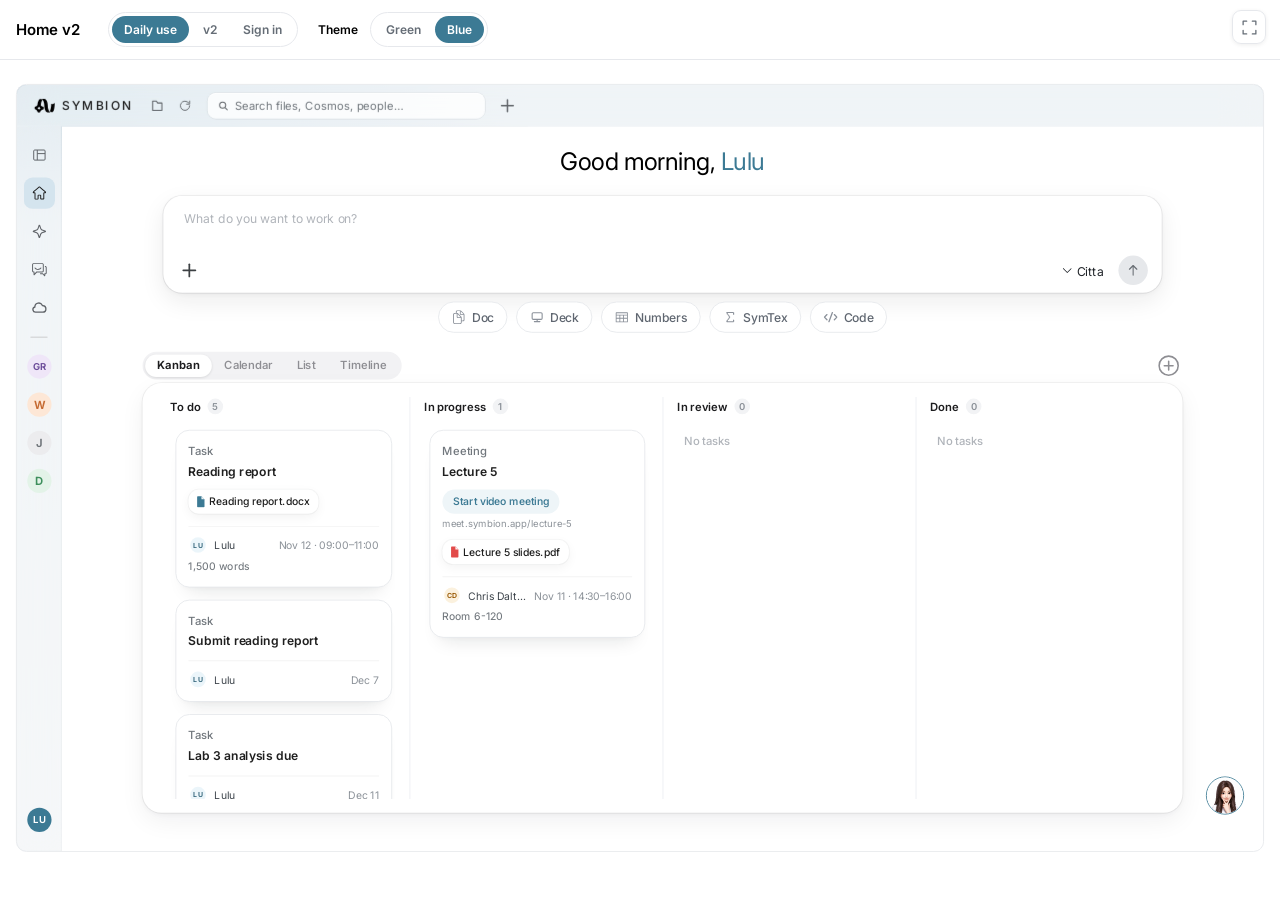
==== index.html @ 95271799 "Keep the Sign out row on the same spacing as the other Me items" ====
<!doctype html>
<html lang="en">
<head>
<meta charset="utf-8">
<meta name="viewport" content="width=device-width, initial-scale=1">
<title>H2 Switching Twin</title>
<link rel="preconnect" href="https://fonts.googleapis.com">
<link rel="preconnect" href="https://fonts.gstatic.com" crossorigin>
<link href="https://fonts.googleapis.com/css2?family=Inter:wght@300;400;500;600;700&family=Noto+Sans+SC:wght@300;400;500;600;700&display=swap" rel="stylesheet">
<script>try{document.documentElement.dataset.theme='blue'}catch(e){}</script>
<style>
  /* Tokens from Figma · Home v2 · B · H2 */
  :root {
    --ink: #1c1f1d;
    --ink-rgb: 28, 31, 29;
    --muted: #6b716d;
    --label: #6b716d;
    --info-em: #006b50;
    --link-quiet: #759a87;
    --quiet-bg: #f4f7f5;
    --quiet-line: #c5d4cb;
    --quiet-line-hover: #b9cec2;
    --faint: #9aa09b;
    --placeholder: #7e857f;
    --line: #e3e7e2;
    --surface: #f0f1ee;
    --surface-2: #eef0ec;
    --green: #008b68;
    --green-dark: #006b50;
    /* Chat user bubble — slightly brighter fill than solid brand green. */
    --green-bubble: #29a077;
    --green-mid: #7ab89a;
    --green-tint: #e6f2eb;
    --green-tint-hover: #dceee4;
    --green-tint-strong: #d4e8dc;
    --green-soft: #d4ebe0;
    --green-soft-deep: #cfe8da;
    --green-mist: #f0f7f3;
    --green-line: #b8dbc9;
    --green-wash: #f6faf6;
    --brand-rgb: 0, 139, 104;
    --rail-bg: #fbfcfb;
    --presenter-bg: rgba(247, 248, 246, .92);
    --line-strong: #cfd4cf;
    --shadow-card: rgba(var(--ink-rgb), .05);
    --shadow-card-2: rgba(var(--ink-rgb), .06);
    --amber-tint: #fbf1de;
    --amber: #9a5b07;
    --blue-tint: #e8eef9;
    --blue: #3559a8;
    --purple-tint: #f1eaf7;
    --purple: #6b3fa0;
    --slate-tint: #eceff1;
    --slate: #37474f;
    --toast: #1c1f1d;
    --toast-link: #9fd3bc;
    --canvas: #f7f8f6;
    --frame-bg: #fff;
    --page-gutter: 56px;
    /* Chat shell / Citta ask capsule — sage grey-green from frame reference. */
    --chat-frame: #c4dad3;
    /* Soft sage cast for the composer lift (not neutral grey). */
    --shadow-sage: rgba(90, 120, 110, .10);
    --shadow-sage-deep: rgba(70, 100, 90, .14);
    /* Latin → Inter; CJK → Noto / system Chinese UI fonts (avoid ugly bitmap fallbacks). */
    --font: Inter, "Noto Sans SC", "PingFang SC", "Hiragino Sans GB", "Microsoft YaHei UI", "Microsoft YaHei", system-ui, sans-serif;
  }
  /* Blue theme follows the advisor card: black sentences, one gray for
     secondary lines, steel blue only on a name, a keyword, and a status chip.
     Page and cards stay neutral. Green tokens above are unchanged. */
  html[data-theme="blue"] {
    --ink: #000000;
    --ink-rgb: 0, 0, 0;
    --info-em: #3c7a94;
    --muted: #656d76;
    --label: #71777d;
    --link-quiet: #656d76;
    --quiet-bg: #f0f2f4;
    --quiet-line: #e2e4e7;
    --quiet-line-hover: #d5d8dc;
    --faint: #71777d;
    --placeholder: #7b838d;
    --line: #e6e8ec;
    --line-strong: #d0d4d8;
    --surface: #f1f2f4;
    --surface-2: #f0f2f4;
    --canvas: #ffffff;
    --frame-bg: #ffffff;
    --rail-bg: #ffffff;
    --presenter-bg: rgba(255, 255, 255, .92);
    --green: #3c7a94;
    --green-dark: #316479;
    --green-bubble: #3c7a94;
    --green-mid: #8aa3b0;
    --green-tint: #ebf5fa;
    --green-tint-hover: #ddecf3;
    --green-tint-strong: #d0e4ee;
    --green-soft: #d7e8f0;
    --green-soft-deep: #c9dfe9;
    --green-mist: #f4f7f8;
    --green-line: #c5d6e0;
    --green-wash: #f4f8fa;
    --brand-rgb: 60, 122, 148;
    --toast: #000000;
    --toast-link: #a9c7d4;
    --chat-frame: #e2e4e7;
    --shadow-sage: rgba(0, 0, 0, .06);
    --shadow-sage-deep: rgba(0, 0, 0, .10);
    --shadow-card: rgba(0, 0, 0, .05);
    --shadow-card-2: rgba(0, 0, 0, .06);
    --ui-wash: #d4e4ee;
    --ui-wash-2: #e4eef6;
    --ui-wash-3: #dceef6;
    --ui-soft: #e8f3f8;
    --ui-soft-2: #e7f2f7;
    --ui-draft: #d3e5ef;
    --ui-sky: #d7e6f6;
    --ui-mist: #d7e8f2;
    --ui-paper: #f3f8fb;
    --ui-doc: #dbe4f4;
    --ui-ice: #f7fbfd;
    --ui-ink: #183347;
    --ui-ink-2: #245a78;
    --ui-ink-3: #24566c;
    --ui-ink-4: #3c6ea8;
    --ui-ink-5: #5d7d8c;
    --ui-line: #e4eef3;
    --ui-line-2: #c5d4de;
    --ui-line-3: #c5d5de;
    --ui-line-4: #d5e4ec;
    --ui-line-6: #8eb0c0;
    --ui-line-7: #b7cdd8;
    --ui-fade: #d5e3ea;
    --ui-line-8: #9ec3d4;
    --ui-dot: #5b9bb3;
    --ui-dot-2: #7eb0c4;
    --ui-dot-3: #b7c9d2;
    --ui-quiet: #8eb8c9;
    --ui-bloom: #7aa3b5;
    --ui-bloom-2: #5b93aa;
    --ui-bloom-3: #24566a;
    --ui-bloom-4: #8eb6c6;
    --ui-bloom-5: #4d8498;
    --ui-info: #eef3f8;
    --ui-mine: #e7f3f8;
    --ui-ring: #74c1e6;
    --ui-ring-rgb: 116, 193, 230;
  }
  html[data-theme="blue"][data-palette="green"] {
    --info-em: #077649;
    --green: #077649;
    --green-dark: #006539;
    --green-bubble: #c9decf;
    --green-mid: #8da598;
    --green-tint: #ecf6f0;
    --green-tint-hover: #e0ede4;
    --green-tint-strong: #d3e6da;
    --green-soft: #dae9df;
    --green-soft-deep: #cde1d4;
    --green-mist: #f5f7f5;
    --green-line: #c6d8cf;
    --green-wash: #f5f8f6;
    --brand-rgb: 7, 118, 73;
    --toast-link: #afc9b8;
    --chat-frame: #e3e7e4;
    --blue: #077649;
    --blue-tint: #ecf6f0;
    --ui-wash: #d3e6da;
    --ui-wash-2: #e0ede4;
    --ui-wash-3: #e0ede4;
    --ui-soft: #ecf6f0;
    --ui-soft-2: #ecf6f0;
    --ui-draft: #d3e6da;
    --ui-sky: #dae9df;
    --ui-mist: #dae9df;
    --ui-paper: #f5f8f6;
    --ui-doc: #dae9df;
    --ui-ice: #f5f8f6;
    --ui-ink: #183827;
    --ui-ink-2: #2b6144;
    --ui-ink-3: #2e5a42;
    --ui-ink-4: #277e54;
    --ui-ink-5: #63806e;
    --ui-line: #e0ede4;
    --ui-line-2: #c6d8cf;
    --ui-line-3: #c6d8cf;
    --ui-line-4: #d3e6da;
    --ui-line-6: #94b3a0;
    --ui-line-7: #bbcfc2;
    --ui-fade: #d3e6da;
    --ui-line-8: #a4c6b1;
    --ui-dot: #699f7f;
    --ui-dot-2: #88b399;
    --ui-dot-3: #bacbc0;
    --ui-quiet: #96bba4;
    --ui-bloom: #8da598;
    --ui-bloom-2: #66977a;
    --ui-bloom-3: #2f5a42;
    --ui-bloom-4: #96b9a3;
    --ui-bloom-5: #077649;
    --ui-info: #ecf6f0;
    --ui-mine: #ecf6f0;
    --ui-ring: #81c89f;
    --ui-ring-rgb: 129, 200, 159;
  }
  html[data-theme="blue"][data-palette="green"] .frame {
    background:
      radial-gradient(880px 240px at 0 0, rgba(186, 208, 198, .55), transparent 68%),
      linear-gradient(180deg, #e4ebe8 0%, #eef1f0 100%);
  }
  html[data-theme="blue"][data-palette="green"] #dirHost .dir-enter:hover,
  html[data-theme="blue"][data-palette="green"] #dirHost .dir-summon:hover {
    background: var(--green-tint);
    border-color: var(--green-line);
  }
  html[data-theme="blue"][data-palette="green"] #tail-home .kb-row.is-personal .kb-ico,
  html[data-theme="blue"][data-palette="green"] #tail-home .kb-row.is-wuhan .kb-ico,
  html[data-theme="blue"][data-palette="green"] #tail-home .kb-row.is-research .kb-ico,
  html[data-theme="blue"][data-palette="green"] #tail-home .kb-row.is-course .kb-ico,
  html[data-theme="blue"][data-palette="green"] #tail-home .kb-sched .nc-ev.is-personal,
  html[data-theme="blue"][data-palette="green"] #tail-home .kb-sched .nc-chip.is-personal,
  html[data-theme="blue"][data-palette="green"] #tail-home .kb-sched .nc-ev.is-wuhan,
  html[data-theme="blue"][data-palette="green"] #tail-home .kb-sched .nc-chip.is-wuhan,
  html[data-theme="blue"][data-palette="green"] #tail-home .kb-sched .nc-ev.is-research,
  html[data-theme="blue"][data-palette="green"] #tail-home .kb-sched .nc-chip.is-research,
  html[data-theme="blue"][data-palette="green"] #tail-home .kb-sched .nc-ev.is-course,
  html[data-theme="blue"][data-palette="green"] #tail-home .kb-sched .nc-chip.is-course,
  html[data-theme="blue"][data-palette="green"] #tail-home .kb-chip.is-personal,
  html[data-theme="blue"][data-palette="green"] #tail-home .kb-chip.is-wuhan,
  html[data-theme="blue"][data-palette="green"] #tail-home .kb-chip.is-research,
  html[data-theme="blue"][data-palette="green"] #tail-home .kb-chip.is-course,
  html[data-theme="blue"][data-palette="green"] #tail-home .kb-swatch.is-personal,
  html[data-theme="blue"][data-palette="green"] #tail-home .kb-swatch.is-wuhan,
  html[data-theme="blue"][data-palette="green"] #tail-home .kb-swatch.is-research,
  html[data-theme="blue"][data-palette="green"] #tail-home .kb-swatch.is-course,
  html[data-theme="blue"][data-palette="green"] #deskHost .desk-task,
  html[data-theme="blue"][data-palette="green"] #deskHost .desk-task.is-personal,
  html[data-theme="blue"][data-palette="green"] #deskHost .desk-task.is-wuhan,
  html[data-theme="blue"][data-palette="green"] #deskHost .desk-task.is-research,
  html[data-theme="blue"][data-palette="green"] #deskHost .desk-task.is-course {
    background: var(--green-tint);
    color: var(--green-dark);
  }
  html[data-theme="blue"][data-palette="green"] #tail-home .kb-row.is-personal .kb-main small,
  html[data-theme="blue"][data-palette="green"] #tail-home .kb-row.is-wuhan .kb-main small,
  html[data-theme="blue"][data-palette="green"] #tail-home .kb-row.is-research .kb-main small,
  html[data-theme="blue"][data-palette="green"] #tail-home .kb-row.is-course .kb-main small,
  html[data-theme="blue"][data-palette="green"] #deskHost .desk-task em,
  html[data-theme="blue"][data-palette="green"] #deskHost .desk-task.is-personal em,
  html[data-theme="blue"][data-palette="green"] #deskHost .desk-task.is-wuhan em,
  html[data-theme="blue"][data-palette="green"] #deskHost .desk-task.is-research em,
  html[data-theme="blue"][data-palette="green"] #deskHost .desk-task.is-course em {
    color: var(--green-dark);
  }
  html[data-theme="blue"][data-palette="green"] .week-card[data-tool] i,
  html[data-theme="blue"][data-palette="green"] .try-card[data-tool] i,
  html[data-theme="blue"][data-palette="green"] .tutorial-try-card[data-tool] i,
  html[data-theme="blue"][data-palette="green"] .tpl[data-goal-tool] .h > i {
    background: var(--green-tint) !important;
    color: var(--green) !important;
  }
  html[data-theme="blue"][data-palette="green"] #tail-home .nc-now-label,
  html[data-theme="blue"][data-palette="green"] #tail-home .kb-sched .nc-day.is-today small,
  html[data-theme="blue"][data-palette="green"] #tail-home .kb-sched .nc-day.is-today b { color: var(--green); }
  html[data-theme="blue"][data-palette="green"] #tail-home .nc-now { border-top-color: var(--green); }
  html[data-theme="blue"][data-palette="green"] #tail-home .nc-now::before { background: var(--green); }
  html[data-theme="blue"][data-palette="green"] #setHost .set-nav button[data-set][aria-current="page"],
  html[data-theme="blue"][data-palette="green"] #setHost .set-nav button[data-set][aria-current="page"]:hover {
    color: var(--green);
  }
  html[data-theme="blue"][data-palette="green"] .rail-me-menu button:hover svg {
    color: var(--green);
  }

  html[data-theme="blue"][data-palette="green"] .tool.sel[data-tool="doc"] {
    border-color: rgba(var(--brand-rgb), .55);
  }
  html[data-theme="blue"][data-palette="green"] #blueAuth {
    --link: #077649;
    --link-hover: #006539;
    background:
      radial-gradient(ellipse 70% 50% at 50% -10%, rgba(186, 208, 198, .55), transparent 60%),
      radial-gradient(ellipse 50% 40% at 100% 100%, rgba(227, 236, 230, .9), transparent 55%),
      #f4f7f5;
  }
  html[data-theme="blue"][data-palette="green"] .msg.mine .bubble,
  html[data-theme="blue"][data-palette="green"] #teamHost .msg.mine .bubble,
  html[data-theme="blue"][data-palette="green"] .citta-panel .user-bubble {
    color: #1c1f1d;
  }
  html[data-theme="blue"][data-palette="green"] .msg.mine .at,
  html[data-theme="blue"][data-palette="green"] #teamHost .msg.mine .at {
    color: #1c1f1d;
  }
  html[data-theme="blue"][data-palette="green"] .msg.mine .fwd,
  html[data-theme="blue"][data-palette="green"] .msg.mine .filechip small,
  html[data-theme="blue"][data-palette="green"] .msg.mine .qref,
  html[data-theme="blue"][data-palette="green"] #teamHost .msg.mine .qref,
  html[data-theme="blue"][data-palette="green"] #teamHost .msg.mine .qref .qline {
    color: #3c434a;
  }
  html[data-theme="blue"][data-palette="green"] .msg.mine .qref {
    border-left-color: #b7c9be;
    background: rgba(28, 31, 29, .04);
  }
  html[data-theme="blue"][data-palette="green"] .msg.mine .filechip i,
  html[data-theme="blue"][data-palette="green"] #teamHost .msg.mine .filechip i {
    background: rgba(28, 31, 29, .06);
    color: #1c1f1d;
  }
  html[data-theme="blue"] .logo-row .logo { display: none; }
  html[data-theme="blue"] .osbar .logo { display: inline-flex; gap: 8px; color: #1f1f1f; flex: none; }
  html[data-theme="blue"] .osbar .logo .logo-mark { width: 24px; height: 16px; }
  html[data-theme="blue"] .osbar .logo .logo-word { font-size: 14px; letter-spacing: 0.16em; }
  html[data-theme="blue"] .logo-row:not(:has(.search-wrap)) { display: none; }
  html[data-theme="blue"] .frame {
    background:
      radial-gradient(880px 240px at 0 0, rgba(186, 206, 218, .55), transparent 68%),
      linear-gradient(180deg, #e4eaee 0%, #eef1f3 100%);
  }
  html[data-theme="blue"] .osbar {
    gap: 12px;
    min-height: 48px;
    box-sizing: border-box;
    padding: 9px var(--page-gutter) 9px 20px;
    font-size: 13px;
    position: relative;
    z-index: 40;
    background: rgba(255, 255, 255, .46);
    border-bottom: 0;
    backdrop-filter: blur(22px) saturate(1.45);
    -webkit-backdrop-filter: blur(22px) saturate(1.45);
    box-shadow: none;
  }
  html[data-theme="blue"] .fs-root:fullscreen .osbar,
  html[data-theme="blue"] .fs-root:-webkit-full-screen .osbar,
  html[data-theme="blue"] .fs-root.is-fs .osbar {
    background: rgba(255, 255, 255, .46);
    border-bottom: 0;
    box-shadow: none;
    backdrop-filter: blur(22px) saturate(1.45);
    -webkit-backdrop-filter: blur(22px) saturate(1.45);
  }
  html[data-theme="blue"] .fs-root:fullscreen .rail,
  html[data-theme="blue"] .fs-root:-webkit-full-screen .rail,
  html[data-theme="blue"] .fs-root.is-fs .rail {
    overflow: visible;
  }
  html[data-theme="blue"] .main {
    background: #fff;
    border-radius: 0;
    margin-right: 0;
  }
  html[data-theme="blue"] .citta-panel .task-pill,
  html[data-theme="blue"] .citta-panel .ctx { display: none; }
  html[data-theme="blue"] .citta-panel .run-hd,
  html[data-theme="blue"] .citta-panel .run-list { display: none; }
  html[data-theme="blue"] .citta-panel .ph .sw-sm { border-radius: 50%; }
  html[data-theme="blue"] .citta-panel {
    top: 48px;
    right: 0;
    width: var(--citta-w, 320px);
    border-left: 1px solid var(--line);
    border-radius: 0;
    overflow: hidden;
    transform: translateX(100%);
  }
  html[data-theme="blue"] .frame.citta-open .citta-panel { transform: none; }
  .osbar-nav { display: none; }
  html[data-theme="blue"] .osbar-nav { display: inline-flex; align-items: center; gap: 4px; flex: none; }
  html[data-theme="blue"] .osbar-cosmo { display: none; }
  html[data-theme="blue"] .osbar-cosmo .osbar-book-mgr { display: none; }
  .osbar-cosmo-stack { display: contents; }
  .osbar-back { display: none; }
  html[data-theme="blue"] .osbar-cosmo-stack {
    display: inline-flex;
    flex-direction: column;
    align-items: flex-start;
    gap: 2px;
  }
  html[data-theme="blue"] .osbar-back {
    display: inline-flex;
    width: 28px;
    height: 28px;
    color: #5f6368;
  }
  html[data-theme="blue"] .osbar-back .osbar-ico { width: 16px; height: 16px; }
  html[data-theme="blue"] .osbar-nav-btn { width: 28px; height: 28px; padding: 0; border-radius: 8px; display: inline-flex; align-items: center; justify-content: center; color: #5f6368; }
  html[data-theme="blue"] .osbar-nav-btn:hover { background: var(--ui-wash); color: #1f1f1f; }
  .osbar-folder { position: relative; display: inline-flex; align-items: center; gap: 16px; flex: none; }
  .osbar-folder-btn { display: none; }
  .osbar-folder-menu { display: contents; }
  html[data-theme="blue"] .osbar-folder-btn { display: inline-flex; }
  html[data-theme="blue"] .osbar-folder.is-open { z-index: 6; }
  html[data-theme="blue"] .osbar-folder.is-open .osbar-folder-btn { background: var(--ui-wash); color: #1f1f1f; }
  html[data-theme="blue"] .osbar-folder-menu {
    display: none;
    position: absolute;
    top: calc(100% + 8px);
    left: 0;
    right: auto;
    min-width: 168px;
    padding: 6px;
    background: #fff;
    border: 1px solid #e6e6e8;
    border-radius: 12px;
    box-shadow: 0 10px 28px rgba(20, 24, 28, .12);
    z-index: 80;
  }
  html[data-theme="blue"] .osbar-folder-menu::before {
    content: "";
    position: absolute;
    left: 0;
    right: 0;
    top: -14px;
    height: 14px;
  }
  html[data-theme="blue"] .osbar-folder.is-open .osbar-folder-menu { display: flex; flex-direction: column; gap: 2px; }
  html[data-theme="blue"] .osbar-folder-menu .osbar-bm { gap: 8px; padding: 8px 10px; border-radius: 8px; justify-content: flex-start; }
  html[data-theme="blue"] .osbar-folder-menu .osbar-bm:hover { background: #ececee; }
  .osbar-bell { display: none; }
  html[data-theme="blue"] .osbar-bell {
    display: none;
  }
  html[data-theme="blue"] .rail.is-open .osbar-bell { width: 100%; justify-content: flex-start; padding: 0 8px; }
  html[data-theme="blue"] .osbar-bell .osbar-ico { width: 18px; height: 18px; }
  html[data-theme="blue"] .osbar-bell.is-open > button { background: var(--ui-wash); color: #1f1f1f; }
  html[data-theme="blue"] .osbar-bell-menu {
    display: none;
    position: absolute;
    top: auto;
    bottom: 0;
    right: auto;
    left: calc(100% + 8px);
    width: 440px;
    max-height: none;
    overflow: visible;
    padding: 14px 14px 16px;
    background: #fff;
    border: 1px solid #e6e6e8;
    border-radius: 16px;
    box-shadow: 0 10px 28px rgba(20, 24, 28, .12);
    z-index: 80;
  }
  html[data-theme="blue"] .osbar-bell.is-open .osbar-bell-menu { display: flex; flex-direction: column; gap: 12px; }
  html[data-theme="blue"] .osbar-bell-hd { display: flex; align-items: center; justify-content: space-between; gap: 12px; padding: 0 4px; }
  html[data-theme="blue"] .osbar-bell-hd b { font-size: 16px; font-weight: 650; line-height: 22px; color: #1a1d21; }
  html[data-theme="blue"] .osbar-bell-x {
    width: 32px;
    height: 32px;
    margin: 0;
    padding: 0;
    border: 0;
    border-radius: 8px;
    display: inline-flex;
    align-items: center;
    justify-content: center;
    flex: none;
    background: transparent;
    color: #71777d;
    cursor: pointer;
  }
  html[data-theme="blue"] .osbar-bell-x svg { width: 22px; height: 22px; display: block; }
  html[data-theme="blue"] .osbar-bell-x:hover { background: #ececee; color: #1f1f1f; }
  html[data-theme="blue"] .osbar-bell-card {
    border: 1px solid #eceef1;
    border-radius: 16px;
    padding: 16px 14px;
  }
  html[data-theme="blue"] .osbar-bell-list { display: flex; flex-direction: column; gap: 18px; }
  html[data-theme="blue"] .osbar-bell-list .act-item { display: flex; gap: 12px; align-items: flex-start; }
  html[data-theme="blue"] .osbar-bell-list .aav {
    width: 32px; height: 32px; border-radius: 50%; flex: none;
    display: flex; align-items: center; justify-content: center;
    background: #f3f4f6; border: 0; font-size: 12px; font-weight: 600; color: #8b919a;
  }
  html[data-theme="blue"] .osbar-bell-list .t { font-size: 14px; font-weight: 600; line-height: 20px; color: #1a1d21; }
  html[data-theme="blue"] .osbar-bell-list small { display: block; margin-top: 2px; font-size: 12px; line-height: 16px; color: #8b919a; }
  html[data-theme="blue"] .osbar-bell-list .act-link {
    display: inline-flex; align-items: center; margin-top: 2px; padding: 0;
    border: 0; background: none; font: inherit; font-size: 12px; font-weight: 500; color: #8b919a; cursor: pointer;
  }
  html[data-theme="blue"] .osbar-bell-list .act-link:hover { color: var(--green); }
  html[data-theme="blue"] .osbar-bell-list .act-link .ico-ne { width: 12px; height: 12px; margin-left: 4px; }
  html[data-theme="blue"] .osbar-bell-list .act-link .ico-ne svg { width: 12px; height: 12px; display: block; }
  html[data-theme="blue"] .osbar .sp { flex: 1; min-width: 12px; }
  .osbar-plus { display: none; }
  .osbar-tabs { display: none; }
  html[data-theme="blue"] .osbar-tabs:not(:empty) {
    display: inline-flex;
    align-items: center;
    gap: 4px;
    flex: none;
    min-width: 0;
  }
  html[data-theme="blue"] .osbar-tab {
    display: inline-flex;
    align-items: center;
    gap: 6px;
    height: 28px;
    max-width: 148px;
    margin: 0;
    padding: 0 6px 0 10px;
    border: 0;
    border-radius: 8px;
    background: transparent;
    color: #5f6368;
    font-size: 12px;
    font-weight: 500;
    line-height: 1;
    cursor: pointer;
  }
  html[data-theme="blue"] .osbar-tab.on {
    background: #fff;
    color: #1f1f1f;
    box-shadow: 0 0 0 1px rgba(20, 24, 28, .06);
  }
  html[data-theme="blue"] .osbar-tab.is-in { animation: osbar-tab-in .28s cubic-bezier(.2, .8, .2, 1); }
  @keyframes osbar-tab-in {
    from { opacity: 0; transform: translateX(12px); }
    to { opacity: 1; transform: none; }
  }
  html[data-theme="blue"] .osbar-tab-label {
    overflow: hidden;
    text-overflow: ellipsis;
    white-space: nowrap;
  }
  html[data-theme="blue"] .osbar-tab-x {
    width: 16px;
    height: 16px;
    border-radius: 999px;
    display: inline-flex;
    align-items: center;
    justify-content: center;
    color: #71777d;
    font-size: 13px;
    line-height: 1;
  }
  html[data-theme="blue"] .osbar-tab-x:hover { background: #ececee; color: #1f1f1f; }
  html[data-theme="blue"] .main.is-new-tab::after {
    content: "";
    position: absolute;
    inset: 0;
    background: #fff;
    pointer-events: none;
    z-index: 4;
    animation: new-tab-veil .42s ease forwards;
  }
  @keyframes new-tab-veil {
    0% { opacity: 1; }
    45% { opacity: 1; }
    100% { opacity: 0; }
  }
  html[data-theme="blue"] .osbar .osbar-ico { width: 16px; height: 16px; }
  html[data-theme="blue"] .osbar [data-osbar="reload"] .osbar-ico { transform: scale(0.89); }
  html[data-theme="blue"] .osbar [data-osbar="new"] .osbar-ico { transform: scale(1.45); }
  html[data-theme="blue"] .osbar .osbar-bm,
  html[data-theme="blue"] .osbar .osbar-app,
  html[data-theme="blue"] .osbar .osbar-cosmo-btn { font-size: 13px; }
  html[data-theme="blue"] .osbar .osbar-book-mgr { width: 24px; height: 24px; border-radius: 7px; }
  html[data-theme="blue"] .osbar .osbar-book-mgr .osbar-ico { width: 12px; height: 12px; }
  html[data-theme="blue"] .osbar .av-s { width: 24px; height: 24px; border-radius: 12px; font-size: 11px; }
  html[data-theme="blue"] .osbar .osbar-app { display: none; }
  html[data-theme="blue"] .osbar .search-wrap { margin-left: 0; flex: none; width: 320px; max-width: 320px; min-width: 0; }
  html[data-theme="blue"] .osbar .search {
    min-width: 0;
    width: 100%;
    box-sizing: border-box;
    height: 30px;
    padding: 0 14px 0 32px;
    font-size: 13px;
    line-height: 30px;
    border-radius: 10px;
    background-image: url("data:image/svg+xml,%3Csvg xmlns='http://www.w3.org/2000/svg' viewBox='0 0 24 24' fill='none' stroke='%235f6368' stroke-width='2' stroke-linecap='round' stroke-linejoin='round'%3E%3Ccircle cx='11' cy='11' r='6'/%3E%3Cpath d='m20 20-3.5-3.5'/%3E%3C/svg%3E");
    background-repeat: no-repeat;
    background-position: 11px center;
    background-size: 14px 14px;
    background-color: rgba(255, 255, 255, .78);
    box-shadow: inset 0 1px 0 rgba(255, 255, 255, .9), 0 0 0 1px rgba(20, 24, 28, .06);
  }
  html[data-theme="blue"] {
    --circled-plus: url("data:image/svg+xml,%3Csvg xmlns='http://www.w3.org/2000/svg' viewBox='0 0 1024 1024'%3E%3Cpath fill-rule='evenodd' fill='%23000' d='M512 0C229.7 0 0 229.7 0 512s229.7 512 512 512 512-229.7 512-512S794.3 0 512 0z m0 979.5C254.2 979.5 44.5 769.8 44.5 512S254.2 44.5 512 44.5 979.5 254.2 979.5 512 769.8 979.5 512 979.5z'/%3E%3Cpath fill='%23000' d='M779.2 489.7H534.3V244.9c0-12.3-10.1-22.3-22.3-22.3-12.3 0-22.3 10.1-22.3 22.3v244.8H244.9c-12.3 0-22.3 10.1-22.3 22.3 0 12.3 10.1 22.3 22.3 22.3h244.8v244.9c0 12.3 10.1 22.3 22.3 22.3 12.3 0 22.3-10.1 22.3-22.3V534.3h244.8c12.3 0 22.3-10.1 22.4-22.3 0-12.3-10.1-22.3-22.3-22.3z'/%3E%3C/svg%3E");
  }
  html[data-theme="blue"] .interest.add {
    color: #7a828b;
    font-size: 0;
    line-height: 0;
    border-width: 0;
    background: transparent;
  }
  html[data-theme="blue"] .interest.add::before {
    content: "";
    width: 18px;
    height: 18px;
    background: currentColor;
    -webkit-mask: var(--circled-plus) center / 18px 18px no-repeat;
    mask: var(--circled-plus) center / 18px 18px no-repeat;
  }
  html[data-theme="blue"] .interest.add:hover,
  html[data-theme="blue"] .interest.add[aria-expanded="true"] {
    border-color: transparent;
    background: transparent;
    color: #656d76;
  }
  html[data-theme="blue"] .discover .browse-all { display: none; }
  html[data-theme="blue"] .discover .discover-next {
    position: relative;
    border: 0;
    background: transparent;
    color: #7a828b;
  }
  html[data-theme="blue"] .discover .discover-next::before {
    content: "";
    position: absolute;
    left: 50%;
    top: 50%;
    width: 18px;
    height: 18px;
    border: 1px solid currentColor;
    border-radius: 50%;
    box-sizing: border-box;
    transform: translate(-50%, -50%);
  }
  html[data-theme="blue"] .discover .discover-next .chev-ico {
    position: relative;
    width: 12px;
    height: 12px;
  }
  html[data-theme="blue"] .main { display: flex; flex-direction: column; }
  html[data-theme="blue"] .content {
    flex: 1 0 auto;
    justify-content: safe center;
    width: 100%;
    padding-top: var(--page-gutter);
    padding-bottom: 20px;
    gap: 20px;
  }
  html[data-theme="blue"] .frame:has(#screen-home.on):not(.team-on):not(.desk-on):not(.dir-on):not(.set-on):not(.symbion-on) {
    display: flex;
    flex-direction: column;
  }
  html[data-theme="blue"] .frame:has(#screen-home.on):not(.team-on):not(.desk-on):not(.dir-on):not(.set-on):not(.symbion-on) .body {
    flex: 1 1 auto;
    min-height: 0;
  }
  html[data-theme="blue"] .frame:has(#screen-home.on):not(.team-on):not(.desk-on):not(.dir-on):not(.set-on):not(.symbion-on) .main {
    flex: 1 1 auto;
    min-height: 0;
  }
  html[data-theme="blue"] .content.is-home-pinned:has(#screen-home.on) {
    flex: 1 1 auto;
    min-height: 0;
    justify-content: safe center;
    padding-top: 24px;
    padding-bottom: 24px;
    gap: 8px;
  }
  html[data-theme="blue"] .main:has(.content.is-home-pinned) { overflow-anchor: none; }
  html[data-theme="blue"] .screen { gap: 20px; }
  html[data-theme="blue"] .greeting { padding: 0; }
  html[data-theme="blue"] .greeting .day { transform: translateY(-14px); }
  html[data-theme="blue"] .hello { gap: 6px; }
  html[data-theme="blue"] .composer { margin-bottom: 12px; }
  html[data-theme="blue"] .composer .top { padding: 16px 24px 12px; gap: 12px; }
  html[data-theme="blue"] .composer .foot { padding: 10px 24px 16px; }
  html[data-theme="blue"] .week-tools-panel { gap: 12px; padding: 16px; }
  html[data-theme="blue"] .week-cards { gap: 22px; }
  html[data-theme="blue"] .discover { padding: 12px 16px; }
  html[data-theme="blue"] .discover-topics {
    flex: 0 0 calc(30% - 14px);
    width: calc(30% - 14px);
    max-width: none;
    min-width: 0;
  }
  html[data-theme="blue"] .two-grid { column-gap: 48px; }
  html[data-theme="blue"] .reminders { gap: 6px; }
  html[data-theme="blue"] .rem { padding: 8px 0; }
  .rem-check { display: none; }
  html[data-theme="blue"] :is(#tail-home,.ws-home-cal) .rem-check {
    display: grid;
    place-items: center;
    box-sizing: border-box;
    width: 22px;
    height: 22px;
    padding: 0;
    border: 1.5px solid var(--line);
    border-radius: 50%;
    background: #fff;
    color: #fff;
    flex: none;
    cursor: pointer;
  }
  html[data-theme="blue"] :is(#tail-home,.ws-home-cal) .rem-check svg { width: 18px; height: 18px; display: block; }
  html[data-theme="blue"] :is(#tail-home,.ws-home-cal) .rem-check svg path:not(.todo-tick) { display: none; }
  html[data-theme="blue"] :is(#tail-home,.ws-home-cal) .rem-check .todo-tick {
    stroke-dasharray: 18;
    stroke-dashoffset: 18;
  }
  html[data-theme="blue"] :is(#tail-home,.ws-home-cal) .rem-check:hover { border-color: var(--green); background: #fff; }
  html[data-theme="blue"] :is(#tail-home,.ws-home-cal) .rem.is-done .t { color: #8b919a; text-decoration: line-through; }
  html[data-theme="blue"] :is(#tail-home,.ws-home-cal) .rem.is-done .rem-check {
    color: #fff;
    background: var(--green);
    border-color: var(--green);
  }
  html[data-theme="blue"] :is(#tail-home,.ws-home-cal) .rem.is-done .rem-check .todo-tick { stroke-dashoffset: 0; }
  html[data-theme="blue"] :is(#tail-home,.ws-home-cal) .rem.is-checking .rem-check { animation: rem-check-pop .38s cubic-bezier(.2, .85, .2, 1); }
  html[data-theme="blue"] :is(#tail-home,.ws-home-cal) .rem.is-checking .rem-check .todo-tick { animation: rem-tick-draw .32s cubic-bezier(.2, .8, .2, 1) .08s both; }
  @keyframes rem-check-pop {
    0% { transform: scale(.84); }
    46% { transform: scale(1.14); }
    100% { transform: scale(1); }
  }
  @keyframes rem-tick-draw {
    from { stroke-dashoffset: 18; }
    to { stroke-dashoffset: 0; }
  }
  @media (prefers-reduced-motion: reduce) {
    html[data-theme="blue"] :is(#tail-home,.ws-home-cal) .rem.is-checking .rem-check,
    html[data-theme="blue"] :is(#tail-home,.ws-home-cal) .rem.is-checking .rem-check .todo-tick { animation: none; }
  }
  html[data-theme="blue"] :is(#tail-home,.ws-home-cal) .rem.is-done .when,
  html[data-theme="blue"] :is(#tail-home,.ws-home-cal) .rem.is-done .meta { opacity: .55; }
  html[data-theme="blue"] :is(#tail-home,.ws-home-cal) .rem.is-leaving { opacity: 0; transition: opacity .24s ease; }
  html:not([data-theme="blue"]) :is(#tail-home,.ws-home-cal) .rem.is-added { display: none; }
  html[data-theme="blue"] :is(#tail-home,.ws-home-cal) .btn-soft .todo-mark { width: 12px; height: 12px; flex: none; }
  .todo-empty { display: none; margin: 0; padding: 12px 0; font-size: 12px; color: var(--muted); }
  html[data-theme="blue"] :is(#tail-home,.ws-home-cal) .todo-empty { display: block; }
  .todo-scrim[hidden] { display: none !important; }
  .todo-scrim {
    position: absolute;
    inset: 0;
    z-index: 120;
    display: flex;
    align-items: center;
    justify-content: center;
    background: rgba(26, 29, 33, .28);
    padding: 24px;
  }
  .todo-card {
    width: min(420px, 100%);
    max-height: 100%;
    display: flex;
    flex-direction: column;
    background: #fff;
    border: 1px solid var(--line);
    border-radius: 16px;
    box-shadow: 0 16px 40px rgba(20, 24, 28, .12);
    color: #1a1d21;
    font-size: 13px;
  }
  .todo-card[hidden] { display: none !important; }
  .todo-hd { display: flex; align-items: center; justify-content: space-between; gap: 12px; padding: 14px 16px; border-bottom: 1px solid var(--line); cursor: grab; user-select: none; touch-action: none; }
  .todo-card.is-dragging { cursor: grabbing; }
  .todo-card.is-dragging .todo-hd { cursor: grabbing; }
  .todo-hd b { font-size: 15px; font-weight: 600; }
  .todo-x { width: 28px; height: 28px; padding: 0; border: 0; border-radius: 50%; background: transparent; color: #1a1d21; display: grid; place-items: center; cursor: pointer; }
  .todo-x:hover { background: #f3f4f6; }
  .todo-x svg { width: 16px; height: 16px; }
  .todo-body { padding: 14px 16px 4px; display: flex; flex-direction: column; gap: 12px; overflow: auto; }
  .todo-field { display: flex; flex-direction: column; gap: 6px; margin: 0; padding: 0; border: 0; }
  .todo-field > span, .todo-field legend { font-size: 12px; font-weight: 600; color: #1a1d21; }
  .todo-field input[type="text"],
  .todo-field input[type="date"],
  .todo-field input[type="time"],
  .todo-field input[type="datetime-local"],
  .todo-field textarea {
    width: 100%;
    border: 1px solid var(--line);
    border-radius: 8px;
    padding: 8px 10px;
    font: inherit;
    font-size: 13px;
    color: #1a1d21;
    background: #fff;
    box-sizing: border-box;
  }
  .todo-when-block { display: flex; flex-direction: column; gap: 8px; }
  .todo-opt { display: flex; align-items: center; justify-content: space-between; gap: 12px; min-height: 44px; margin: 0; cursor: pointer; }
  .todo-opt.is-locked { opacity: .45; cursor: default; }
  .todo-opt-input { position: absolute; opacity: 0; width: 1px; height: 1px; }
  .todo-opt-switch { width: 36px; height: 22px; border-radius: 999px; background: #e6e8ec; position: relative; flex: none; }
  .todo-opt-switch::after { content: ""; position: absolute; top: 2px; left: 2px; width: 18px; height: 18px; border-radius: 50%; background: #fff; transition: transform .15s; }
  .todo-opt-input:checked + .todo-opt-switch { background: var(--green); }
  .todo-opt-input:focus-visible + .todo-opt-switch { outline: 2px solid var(--green); outline-offset: 2px; }
  .todo-opt-input:checked + .todo-opt-switch::after { transform: translateX(14px); }
  .todo-opt-copy { display: flex; flex-direction: column; gap: 1px; min-width: 0; }
  .todo-opt-sub { font-size: 12px; font-weight: 500; line-height: 16px; color: var(--green); }
  .todo-opt-sub[hidden] { display: none !important; }
  .todo-cal { display: flex; flex-direction: column; gap: 6px; padding: 4px 0 8px; }
  .todo-cal[hidden] { display: none !important; }
  .todo-cal-hd { display: flex; align-items: center; justify-content: space-between; min-height: 32px; }
  .todo-cal-title { border: 0; background: none; padding: 0; font: inherit; font-size: 14px; font-weight: 600; line-height: 20px; color: #1a1d21; }
  .todo-cal-nav { display: flex; gap: 4px; }
  .todo-cal-nav button { width: 28px; height: 28px; border: 0; border-radius: 8px; background: transparent; color: var(--green); font: inherit; font-size: 18px; line-height: 28px; cursor: pointer; }
  .todo-cal-nav button:hover { background: var(--green-tint); }
  .todo-cal-week, .todo-cal-grid { display: grid; grid-template-columns: repeat(7, 1fr); }
  .todo-cal-week span { text-align: center; font-size: 11px; line-height: 16px; color: var(--muted); }
  .todo-cal-grid button { width: 32px; height: 32px; margin: 2px auto; border: 0; border-radius: 50%; background: transparent; font: inherit; font-size: 13px; line-height: 32px; color: #1a1d21; cursor: pointer; }
  .todo-cal-grid button.is-today { color: var(--green); font-weight: 600; }
  .todo-cal-grid button.is-on { background: var(--green); color: #fff; font-weight: 600; }
  #todoTime[hidden] { display: none !important; }
  .todo-field input[type="date"]::-webkit-calendar-picker-indicator,
  .todo-field input[type="time"]::-webkit-calendar-picker-indicator,
  .todo-field input[type="datetime-local"]::-webkit-calendar-picker-indicator {
    cursor: pointer;
    opacity: .55;
  }
  .todo-field textarea { resize: vertical; min-height: 72px; }
  .todo-field input:focus, .todo-field textarea:focus { outline: 2px solid var(--green); outline-offset: 1px; }
  .todo-types { display: grid; grid-template-columns: repeat(3, 1fr); gap: 8px; }
  .todo-types label { position: relative; }
  .todo-types input { position: absolute; opacity: 0; inset: 0; margin: 0; }
  .todo-types span { display: flex; justify-content: center; border: 1px solid var(--line); border-radius: 8px; padding: 7px 8px; color: var(--muted); font-size: 12px; font-weight: 500; }
  .todo-types input:checked + span { border-color: var(--green); background: var(--green-tint); color: var(--green-dark); font-weight: 600; }
  .todo-ft { display: flex; justify-content: flex-end; gap: 8px; padding: 12px 16px 16px; }
  .todo-cancel, .todo-save { height: 32px; padding: 0 14px; border-radius: 8px; font: inherit; font-size: 13px; font-weight: 500; cursor: pointer; }
  .todo-cancel { border: 1px solid var(--line); background: #fff; color: #1a1d21; }
  .todo-save { border: 0; background: var(--green); color: #fff; }
  .todo-save:hover { background: var(--green-dark); }
  .todo-confirm p { margin: 0; padding: 16px 16px 0; font-size: 13px; line-height: 1.45; color: #1a1d21; }
  .todo-split { display: contents; }
  html[data-theme="blue"] .todo-card { width: min(440px, 100%); }
  html[data-theme="blue"] .todo-hd { min-height: 52px; padding: 0 8px 0 16px; }
  html[data-theme="blue"] .todo-body { padding: 16px 16px 0; gap: 14px; }
  html[data-theme="blue"] .todo-split { display: block; }
  html[data-theme="blue"] .todo-field { gap: 14px; min-inline-size: 0; }
  html[data-theme="blue"] fieldset.todo-field { gap: 0; }
  html[data-theme="blue"] .todo-field legend { display: block; padding: 0; margin: 0 0 14px; line-height: 16px; }
  html[data-theme="blue"] .todo-when-block { gap: 14px; }
  html[data-theme="blue"] .todo-field input[type="date"],
  html[data-theme="blue"] .todo-field input[type="time"],
  html[data-theme="blue"] .todo-field input[type="datetime-local"] {
    border: 2px solid #e2e4e7;
  }
  html[data-theme="blue"] .todo-field input[type="text"],
  html[data-theme="blue"] .todo-field textarea {
    border: 1px solid #e2e4e7;
  }
  html[data-theme="blue"] .todo-field input[type="text"],
  html[data-theme="blue"] .todo-field input[type="date"],
  html[data-theme="blue"] .todo-field input[type="time"],
  html[data-theme="blue"] .todo-field input[type="datetime-local"] { height: 32px; padding: 0 10px; }
  html[data-theme="blue"] .todo-field textarea {
    height: 36px;
    min-height: 36px;
    line-height: 20px;
    resize: none;
    overflow: hidden;
  }
  html[data-theme="blue"] .todo-field input:focus,
  html[data-theme="blue"] .todo-field textarea:focus {
    outline: none;
    border-color: #e2e4e7;
    box-shadow: none;
  }
  html[data-theme="blue"] .todo-types label { display: block; min-width: 0; }
  html[data-theme="blue"] .todo-types span {
    width: 100%;
    height: 32px;
    box-sizing: border-box;
    align-items: center;
    padding: 0 8px;
  }
  html[data-theme="blue"] .todo-ft { border-top: 0; margin-top: 14px; padding: 12px 16px; }
  html[data-theme="blue"] #tail-welcome.screen.on { gap: 20px; }
  html[data-theme="blue"] #tail-welcome .pickup + .two { margin-top: 0; }
  html[data-theme="blue"] :is(#tail-home,.ws-home-cal) .goal-sec,
  html[data-theme="blue"] #tail-welcome .goal-sec { display: none; }
  html[data-theme="blue"] .hello p .lead { color: var(--ink); }
  html[data-theme="blue"] .hello p b,
  html[data-theme="blue"] .day .evt b { color: var(--info-em); }
  html[data-theme="blue"] .course-banner {
    align-self: flex-start;
    width: auto;
    background: none;
    border: 0;
    gap: 4px;
    padding: 0;
    border-radius: 0;
    font-size: 14px;
    font-weight: 400;
    line-height: 23px;
    cursor: pointer;
  }
  html[data-theme="blue"] .course-banner .av { display: none; }
  html[data-theme="blue"] .course-banner .sp,
  html[data-theme="blue"] .course-banner .sp b { flex: none; color: var(--muted); font-size: 14px; font-weight: 500; }
  html[data-theme="blue"] .course-banner .sp { font-weight: 400; }
  html[data-theme="blue"] .course-banner .course-back {
    background: none;
    border: 0;
    padding: 0;
    border-radius: 0;
    font-size: 0;
    color: var(--muted);
  }
  html[data-theme="blue"] .course-banner .course-back .ico-ne {
    width: 12px;
    height: 12px;
    margin-left: 2px;
  }
  html[data-theme="blue"] .course-banner:hover .sp,
  html[data-theme="blue"] .course-banner:hover .sp b,
  html[data-theme="blue"] .course-banner:hover .course-back { color: var(--green); }
  html[data-theme="blue"] .rail {
    background: transparent;
    border-right-color: transparent;
    border-top: 0;
    margin-top: -1px;
    overflow: visible;
    box-shadow: none;
    /* Keep stretch always — flipping align-items with is-open kills the width tween. */
    align-items: stretch;
    padding: 16px 8px 18px;
    transition: width .28s cubic-bezier(0.4, 0, 0.2, 1);
  }
  html[data-theme="blue"] .rail.is-animating { overflow-x: clip; }
  html[data-theme="blue"] .rail::before {
    content: "";
    position: absolute;
    inset: 0;
    z-index: -1;
    background: rgba(255, 255, 255, .46);
    backdrop-filter: blur(22px) saturate(1.45);
    -webkit-backdrop-filter: blur(22px) saturate(1.45);
    pointer-events: none;
  }
  /* Open rail spans the same inset as the osbar logo: mark at 20px, word ends at 135px. */
  html[data-theme="blue"] .rail.is-open { width: 228px; padding: 16px 8px 18px; align-items: stretch; }
  html[data-theme="blue"] .rail .rail-top {
    justify-content: flex-start;
    padding: 0;
    box-sizing: border-box;
  }
  html[data-theme="blue"] .rail.is-open .rail-top { justify-content: flex-start; }
  html[data-theme="blue"] .rail .r { color: #5f6368; }
  /* Icon stays in a 36px slot. Opening only grows the row to the right. */
  html[data-theme="blue"] .rail .r[data-rail] {
    width: 36px;
    justify-content: flex-start;
    padding: 0;
    gap: 0;
    transition: background .15s ease, color .15s ease, width .28s cubic-bezier(0.4, 0, 0.2, 1);
  }
  html[data-theme="blue"] .rail.is-open .r[data-rail] {
    width: 100%;
    justify-content: flex-start;
    padding: 0;
    gap: 0;
  }
  html[data-theme="blue"] .rail .r[data-rail] .rail-ico {
    margin-left: 9px;
    margin-right: 0;
    transition: margin-right .28s cubic-bezier(0.4, 0, 0.2, 1);
  }
  html[data-theme="blue"] .rail.is-open .r[data-rail] .rail-ico { margin-right: 10px; }
  html[data-theme="blue"] .rail .r.flash,
  html[data-theme="blue"] .rail .p.flash {
    animation: none;
  }
  html[data-theme="blue"] .rail .r .rail-lab {
    display: block !important;
    min-width: 0;
    max-width: 0;
    opacity: 0;
    overflow: hidden;
    transform: none;
    pointer-events: none;
    white-space: nowrap;
    transition: max-width .28s cubic-bezier(0.4, 0, 0.2, 1), opacity .2s ease;
  }
  html[data-theme="blue"] .rail.is-open .r .rail-lab {
    display: block !important;
    max-width: 148px;
    opacity: 1;
    transform: none;
    pointer-events: auto;
  }
  html[data-theme="blue"] .rail .r.o {
    background: transparent;
    border: 0;
    color: #5f6368;
    width: 36px;
    height: 36px;
    flex: none;
    border-radius: 10px;
    justify-content: center;
    padding: 0;
  }
  html[data-theme="blue"] .rail .r.o .rail-ico-chev { display: none; }
  html[data-theme="blue"] .rail .r.o .rail-ico-panel { display: block; width: 18px; height: 18px; }
  html[data-theme="blue"] .rail .r.on,
  html[data-theme="blue"] .rail.is-open .r.on {
    background: var(--ui-wash);
    color: #1f1f1f;
  }
  html[data-theme="blue"] .rail .r:hover:not(.on),
  html[data-theme="blue"] .rail .r[data-rail]:hover:not(.on),
  html[data-theme="blue"] .rail .r.o:hover {
    background: #e4e6ea;
    color: #1f1f1f;
  }
  html[data-theme="blue"] .rail .r.on:hover {
    background: var(--ui-wash);
    color: #1f1f1f;
  }
  html[data-theme="blue"] .rail .div,
  html[data-theme="blue"] .rail .r[data-rail="desk"],
  html[data-theme="blue"] .rail .r[data-rail="settings"] { display: none; }
  .rail .r[data-rail="home"] { display: none; }
  html[data-theme="blue"] .rail .r[data-rail="home"] { display: flex; }
  html[data-theme="blue"] .osbar [data-osbar="home"] { display: none; }
  html[data-theme="blue"] .discover { display: none; }
  html[data-theme="blue"] .presenter [data-screen="tutorial"],
  html[data-theme="blue"] .presenter [data-screen="welcome"] { display: none; }
  .presenter [data-home="v2"] { display: none; }
  html[data-theme="blue"]:not([data-palette="green"]) .presenter [data-home="v2"] { display: inline-flex; align-items: center; }
  html[data-theme="blue"] .rail .p { display: none; }
  .rail-rec { display: none; }
  html[data-theme="blue"] .rail-rec {
    display: none;
    flex-direction: column;
    align-items: stretch;
    gap: 8px;
    width: 100%;
    min-height: 0;
  }
  html[data-theme="blue"] .rail.is-open .rail-rec { align-items: stretch; }
  html[data-theme="blue"] .rail-rec-card {
    display: flex;
    align-items: center;
    justify-content: flex-start;
    gap: 10px;
    width: 100%;
    height: 36px;
    min-height: 36px;
    padding: 0 8px;
    border: 0;
    border-radius: 10px;
    background: transparent;
    font: inherit;
    color: #5f6368;
    appearance: none;
    cursor: pointer;
    text-align: left;
    transition: background .15s ease;
  }
  html[data-theme="blue"] .rail-rec-card:hover,
  html[data-theme="blue"] .rail.is-open .rail-rec-card:hover { background: var(--ui-wash); }
  html[data-theme="blue"] .rail.is-open .rail-rec-card {
    justify-content: flex-start;
    gap: 10px;
    width: 100%;
    height: 36px;
    min-height: 36px;
    padding: 0 8px;
    border: 0;
    border-radius: 10px;
    background: transparent;
    text-align: left;
  }
  html[data-theme="blue"] .rail-rec-card .dav {
    width: 24px;
    height: 24px;
    border: 0;
    border-radius: 50%;
    overflow: hidden;
    flex: none;
    display: grid;
    place-items: center;
    background: #f3f4f6;
    color: #5f6368;
    font-size: 11px;
    font-weight: 650;
    line-height: 1;
  }
  html[data-theme="blue"] .rail.is-open .rail-rec-card .dav {
    width: 24px;
    height: 24px;
    border: 0;
  }
  html[data-theme="blue"] .rail-rec-card .copy {
    display: block;
    min-width: 0;
    flex: 1;
    max-width: 0;
    opacity: 0;
    overflow: hidden;
    transform: translateX(-6px);
    transition: max-width .32s cubic-bezier(0.4, 0, 0.2, 1), opacity .18s ease, transform .28s ease;
  }
  html[data-theme="blue"] .rail.is-open .rail-rec-card .copy {
    max-width: 160px;
    opacity: 1;
    transform: translateX(0);
    transition: max-width .42s cubic-bezier(0.22, 1, 0.36, 1) .05s, opacity .3s ease .1s, transform .36s cubic-bezier(0.22, 1, 0.36, 1) .05s;
  }
  html[data-theme="blue"] .rail-rec-card .dav img {
    width: 100%;
    height: 100%;
    object-fit: cover;
    display: block;
  }
  html[data-theme="blue"] .rail-rec-card b {
    display: block;
    font-size: 14px;
    font-weight: 500;
    line-height: 1.2;
    color: #5f6368;
    overflow: hidden;
    text-overflow: ellipsis;
    white-space: nowrap;
  }
  html[data-theme="blue"] .rail-rec-card small { display: none; }
  .rail-follow { display: none; }
  html[data-theme="blue"] .rail-follow {
    display: flex; flex-direction: column; align-items: stretch; gap: 8px; width: 100%; order: 6;
  }
  html[data-theme="blue"][data-home="v2"] .rail-follow,
  html[data-theme="blue"][data-home="v2"] .rail.is-open .rail-follow { display: none; }
  html[data-theme="blue"] .rail .r[data-rail="drive"] .rail-lab-me { display: none !important; }
  html[data-theme="blue"] .rail .r[data-rail="drive"] .rail-ico-me { display: none; }
  html[data-theme="blue"][data-home="v2"] .rail .r[data-rail="drive"] .rail-lab:not(.rail-lab-me) { display: none !important; }
  html[data-theme="blue"][data-home="v2"] .rail .r[data-rail="drive"] .rail-lab-me { display: block !important; }
  html[data-theme="blue"][data-home="v2"]:not([data-palette="green"]) .rail .r[data-rail="drive"] .rail-ico-drive { display: none; }
  html[data-theme="blue"][data-home="v2"]:not([data-palette="green"]) .rail .r[data-rail="drive"] .rail-ico-me { display: block; }
  .osbar-mine-wrap { display: none; }
  html[data-theme="blue"][data-home="v2"] .osbar .osbar-mine-wrap { position: relative; display: inline-flex; flex: none; }
  html[data-theme="blue"][data-home="v2"] .osbar .osbar-mine {
    display: inline-flex; align-items: center; gap: 8px; height: 30px; margin: 0; padding: 0 10px 0 4px;
    border: 0; border-radius: 8px; background: transparent; color: #1f1f1f;
    font-size: 13px; font-weight: 500; line-height: 1; cursor: pointer; flex: none;
  }
  html[data-theme="blue"][data-home="v2"]:not([data-palette="green"]) .osbar-mine-av {
    width: 22px; height: 22px; border-radius: 50%; background: var(--green); color: #fff;
    display: inline-flex; align-items: center; justify-content: center;
    font-size: 10px; font-weight: 650; line-height: 1; flex: none;
  }
  html[data-theme="blue"][data-home="v2"] .osbar .osbar-mine:hover,
  html[data-theme="blue"][data-home="v2"] .osbar-mine-wrap.is-open .osbar-mine { background: var(--ui-wash); }
  html[data-theme="blue"][data-home="v2"] .osbar-mine-menu {
    display: none;
    position: absolute;
    top: calc(100% + 8px);
    right: 0;
    min-width: 160px;
    padding: 6px;
    background: #fff;
    border: 1px solid #e6e6e8;
    border-radius: 12px;
    box-shadow: 0 10px 28px rgba(20, 24, 28, .12);
    z-index: 80;
  }
  html[data-theme="blue"][data-home="v2"] .osbar-mine-menu::before {
    content: "";
    position: absolute;
    left: 0;
    right: 0;
    top: -14px;
    height: 14px;
  }
  html[data-theme="blue"][data-home="v2"] .osbar-mine-wrap.is-open .osbar-mine-menu {
    display: flex;
    flex-direction: column;
    gap: 2px;
  }
  html[data-theme="blue"][data-home="v2"] .osbar-mine-menu button {
    display: flex;
    width: 100%;
    margin: 0;
    padding: 8px 10px;
    border: 0;
    border-radius: 8px;
    background: transparent;
    color: #1f1f1f;
    font: inherit;
    font-size: 13px;
    font-weight: 500;
    line-height: 18px;
    text-align: left;
    cursor: pointer;
  }
  html[data-theme="blue"][data-home="v2"] .osbar-mine-menu button:hover,
  html[data-theme="blue"][data-home="v2"] .osbar-mine-menu button[aria-current="page"] { background: #ececee; }
  html[data-theme="blue"][data-home="v2"] .osbar-mine-menu button[hidden] { display: none; }
  html[data-theme="blue"] #symbionHost .me-label-card .me-btn { margin-top: 10px; }
  html[data-theme="blue"] #symbionHost .me-look {
    display: flex;
    align-items: center;
    gap: 16px;
    margin: 4px 0 16px;
  }
  html[data-theme="blue"] #symbionHost .me-look img {
    width: 96px;
    height: 96px;
    border-radius: 16px;
    object-fit: cover;
    display: block;
    background: #f3f4f6;
  }
  html[data-theme="blue"] #symbionHost .me-look b { display: block; font-size: 16px; font-weight: 650; }
  html[data-theme="blue"] #symbionHost .me-look p { margin: 4px 0 0; color: #656d76; font-size: 13px; }
  html[data-theme="blue"] #symbionHost.is-portal .me-tabs { display: none; }
  html[data-theme="blue"] #symbionHost .me-thread,
  html[data-theme="blue"] #symbionHost .me-label-card {
    padding: 14px 0;
    border-bottom: 1px solid #e6e8ec;
  }
  html[data-theme="blue"] #symbionHost .me-memory-grid { display: grid; grid-template-columns: 1fr 1fr; gap: 12px; margin-top: 8px; }
  html[data-theme="blue"] #symbionHost .me-memory-card {
    display: flex;
    flex-direction: column;
    align-items: flex-start;
    gap: 6px;
    min-height: 132px;
    padding: 18px;
    border: 1px solid #e6e8ec;
    border-radius: 12px;
    background: #fff;
    text-align: left;
    cursor: pointer;
    font: inherit;
    color: #1a1d21;
  }
  html[data-theme="blue"] #symbionHost .me-memory-card:hover { background: #f4f8fa; }
  html[data-theme="blue"] #symbionHost .me-memory-card b { font-size: 16px; }
  html[data-theme="blue"] #symbionHost .me-memory-card span { color: #656d76; font-size: 13px; line-height: 1.45; }
  html[data-theme="blue"] #symbionHost .me-memory-card em { margin-top: auto; font-style: normal; color: #8b919a; font-size: 12px; font-weight: 600; }
  html[data-theme="blue"] #symbionHost .me-memory-back {
    margin: 0 0 12px;
    padding: 0;
    border: 0;
    background: none;
    color: #656d76;
    font: inherit;
    font-size: 13px;
    font-weight: 600;
    cursor: pointer;
  }
  html[data-theme="blue"] #symbionHost .me-thread h3,
  html[data-theme="blue"] #symbionHost .me-label-card h3 {
    margin: 0;
    font-size: 15px;
    font-weight: 650;
  }
  html[data-theme="blue"] #symbionHost .me-thread .me-when,
  html[data-theme="blue"] #symbionHost .me-label-card .me-when {
    float: right;
    color: #b0b4ba;
    font-size: 12px;
    font-weight: 500;
  }
  html[data-theme="blue"] #symbionHost .me-line { margin: 8px 0 0; font-size: 14px; line-height: 1.45; color: #1a1d21; }
  html[data-theme="blue"] #symbionHost .me-line b { font-weight: 650; margin-right: 6px; }
  html[data-theme="blue"] #symbionHost .me-answer {
    margin: 8px 0 0;
    padding: 10px 12px;
    border-radius: 10px;
    background: #f6f7f8;
    font-size: 14px;
    line-height: 1.45;
  }
  html[data-theme="blue"] #symbionHost .me-result { margin: 8px 0 0; font-size: 14px; line-height: 1.45; color: #1a1d21; }
  html[data-theme="blue"] #symbionHost .me-report-head,
  html[data-theme="blue"] #symbionHost .me-report-sub,
  html[data-theme="blue"] #symbionHost .me-chart-top {
    display: flex;
    align-items: flex-start;
    justify-content: space-between;
    gap: 16px;
  }
  html[data-theme="blue"] #symbionHost .me-report-head { margin-bottom: 18px; }
  html[data-theme="blue"] #symbionHost .me-report-head h2 { margin: 0; }
  html[data-theme="blue"] #symbionHost #meTrainPeriod {
    height: 34px;
    padding: 0 12px;
    border: 1px solid #e6e8ec;
    border-radius: 999px;
    background: #fff;
    color: #1a1d21;
    font: inherit;
    font-size: 13px;
    font-weight: 600;
  }
  html[data-theme="blue"] #symbionHost .me-report-sub { margin: 0 0 10px; }
  html[data-theme="blue"] #symbionHost .me-report-sub h3 { margin: 0; font-size: 16px; }
  html[data-theme="blue"] #symbionHost .me-report-sub span,
  html[data-theme="blue"] #symbionHost .me-chart span,
  html[data-theme="blue"] #symbionHost .me-chart-top em {
    color: #8b919a;
    font-size: 12px;
    font-style: normal;
    font-weight: 600;
  }
  html[data-theme="blue"] #symbionHost .me-metrics { display: grid; grid-template-columns: repeat(4, minmax(0, 1fr)); gap: 10px; }
  html[data-theme="blue"] #symbionHost .me-metric {
    padding: 12px 14px;
    border: 1px solid #e6e8ec;
    border-radius: 12px;
    background: #fff;
    text-align: left;
    cursor: pointer;
    font: inherit;
    color: #656d76;
  }
  html[data-theme="blue"] #symbionHost .me-metric.on { background: #f4f8fa; border-color: #d5e4ec; }
  html[data-theme="blue"] #symbionHost .me-metric span,
  html[data-theme="blue"] #symbionHost .me-metric b { display: block; }
  html[data-theme="blue"] #symbionHost .me-metric b { margin-top: 8px; color: #1a1d21; font-size: 26px; letter-spacing: -0.03em; }
  html[data-theme="blue"] #symbionHost .me-metric small { font-size: 13px; font-weight: 600; color: #656d76; }
  html[data-theme="blue"] #symbionHost .me-charts { display: grid; grid-template-columns: 1.4fr .8fr; gap: 10px; margin: 10px 0 22px; }
  html[data-theme="blue"] #symbionHost .me-chart { padding: 14px; border: 1px solid #e6e8ec; border-radius: 12px; background: #fff; }
  html[data-theme="blue"] #symbionHost .me-chart b { display: block; font-size: 14px; }
  html[data-theme="blue"] #symbionHost #meTrainChart { width: 100%; height: 180px; margin-top: 8px; }
  html[data-theme="blue"] #symbionHost .me-topic { display: grid; grid-template-columns: 132px 1fr 36px; gap: 8px; align-items: center; margin-top: 12px; font-size: 13px; }
  html[data-theme="blue"] #symbionHost .me-topic i { display: block; height: 8px; border-radius: 999px; background: #eef1f4; overflow: hidden; }
  html[data-theme="blue"] #symbionHost .me-topic i span { display: block; height: 100%; border-radius: inherit; background: #8eb6c6; }
  html[data-theme="blue"] #symbionHost .me-topic em { font-style: normal; text-align: right; color: #656d76; }
    display: flex;
    align-items: flex-start;
    justify-content: space-between;
    gap: 16px;
    margin-bottom: 14px;
  }
  html[data-theme="blue"] #symbionHost .me-train-title { display: flex; align-items: center; gap: 8px; flex-wrap: wrap; }
  html[data-theme="blue"] #symbionHost .me-train-title h2 { margin: 0; }
  html[data-theme="blue"] #symbionHost .me-train-count,
  html[data-theme="blue"] #symbionHost .me-src {
    display: inline-flex;
    align-items: center;
    height: 22px;
    padding: 0 8px;
    border-radius: 999px;
    background: #eef1f4;
    color: #656d76;
    font-size: 12px;
    font-weight: 600;
  }
  html[data-theme="blue"] #symbionHost .me-train-progress { color: #8b919a; font-size: 13px; white-space: nowrap; }
  html[data-theme="blue"] #symbionHost .me-rec {
    margin: 0 0 12px;
    padding: 16px 16px 14px;
    border: 1px solid #e6e8ec;
    border-radius: 12px;
    background: #fff;
  }
  html[data-theme="blue"] #symbionHost .me-rec h3 { margin: 0; font-size: 16px; font-weight: 650; }
  html[data-theme="blue"] #symbionHost .me-rec .me-rec-desc { margin: 8px 0 0; color: #1a1d21; font-size: 14px; line-height: 1.5; }
  html[data-theme="blue"] #symbionHost .me-src-row { display: flex; flex-wrap: wrap; align-items: center; gap: 6px; margin-top: 12px; }
  html[data-theme="blue"] #symbionHost .me-src-label { color: #8b919a; font-size: 12px; }
  html[data-theme="blue"] #symbionHost .me-prof {
    margin-top: 12px;
    padding: 10px 12px;
    border-radius: 10px;
    background: #f6f7f8;
  }
  html[data-theme="blue"] #symbionHost .me-prof b { display: block; margin-bottom: 4px; font-size: 13px; }
  html[data-theme="blue"] #symbionHost .me-prof p { margin: 0; font-size: 14px; line-height: 1.45; }
  html[data-theme="blue"] #symbionHost .me-rec-actions { display: flex; justify-content: flex-end; gap: 8px; margin-top: 12px; }
  html[data-theme="blue"] #symbionHost .me-vote {
    height: 32px;
    padding: 0 12px;
    border: 1px solid #e6e8ec;
    border-radius: 8px;
    background: #fff;
    color: #1a1d21;
    font: inherit;
    font-size: 13px;
    font-weight: 600;
    cursor: pointer;
  }
  html[data-theme="blue"] #symbionHost .me-vote[aria-pressed="true"] { background: var(--green-tint); border-color: transparent; color: var(--green-dark); }
  html[data-theme="blue"] #symbionHost .me-rec-note { width: 100%; margin-top: 10px; box-sizing: border-box; }
  html[data-theme="blue"] #symbionHost .me-issues { display: flex; flex-wrap: wrap; gap: 8px; margin-top: 10px; }
  html[data-theme="blue"] #symbionHost .me-issues button {
    height: 28px;
    padding: 0 10px;
    border: 1px solid #e6e8ec;
    border-radius: 999px;
    background: #fff;
    color: #1a1d21;
    font-size: 12px;
  }
  html[data-theme="blue"] #symbionHost .me-issues button[aria-pressed="true"] {
    border-color: #1a1d21;
    background: #1a1d21;
    color: #fff;
  }
  html[data-theme="blue"] #symbionHost .me-note {
    display: block;
    width: 100%;
    margin-top: 10px;
    padding: 8px 10px;
    border: 1px solid #e6e8ec;
    border-radius: 10px;
    font: inherit;
    font-size: 14px;
  }
  html[data-theme="blue"] #symbionHost .me-look-picks { display: flex; gap: 12px; margin-top: 16px; }
  html[data-theme="blue"] #symbionHost .me-look-picks button {
    width: 88px;
    padding: 8px;
    border: 1px solid #e6e8ec;
    border-radius: 14px;
    background: #fff;
    color: #1a1d21;
  }
  html[data-theme="blue"] #symbionHost .me-look-picks button[aria-pressed="true"] { border-color: #1a1d21; }
  html[data-theme="blue"] #symbionHost .me-look-picks img,
  html[data-theme="blue"] #symbionHost .me-look-picks .me-mark {
    width: 72px;
    height: 72px;
    border-radius: 12px;
    object-fit: cover;
    display: block;
  }
  html[data-theme="blue"] #symbionHost .me-look-picks .me-mark,
  html[data-theme="blue"] #symbionHost .me-look > .me-mark {
    display: flex;
    align-items: center;
    justify-content: center;
    background: #e7eef2;
    color: #3c7a94;
    font-size: 18px;
    font-weight: 650;
  }
  html[data-theme="blue"] #symbionHost .me-look > .me-mark { width: 96px; height: 96px; border-radius: 16px; font-size: 28px; }
  html[data-theme="blue"] #symbionHost .me-look-picks small { display: block; margin-top: 6px; font-size: 12px; color: #656d76; }
  html[data-theme="blue"]:not([data-palette="green"]) #symbionHost .me-voice { margin-top: 22px; }
  html[data-theme="blue"]:not([data-palette="green"]) #symbionHost .me-voice b { display: block; font-size: 13px; font-weight: 650; color: #1a1d21; }
  html[data-theme="blue"]:not([data-palette="green"]) #symbionHost .me-voice p { margin: 4px 0 0; color: #656d76; font-size: 13px; }
  html[data-theme="blue"]:not([data-palette="green"]) #symbionHost .me-voice-picks { display: flex; gap: 8px; margin-top: 12px; }
  html[data-theme="blue"]:not([data-palette="green"]) #symbionHost .me-voice-picks button {
    height: 32px;
    padding: 0 14px;
    border: 1px solid #e6e8ec;
    border-radius: 999px;
    background: #fff;
    color: #1a1d21;
    font: inherit;
    font-size: 13px;
    cursor: pointer;
  }
  html[data-theme="blue"]:not([data-palette="green"]) #symbionHost .me-voice-picks button[aria-pressed="true"] { border-color: #1a1d21; background: #f4f8fa; }
  html[data-theme="blue"][data-home="v2"] .frame.citta-open .body .main { margin-right: 0; }
  html[data-theme="blue"][data-home="v2"] .frame.citta-open #dirHost .dir-grid { grid-template-columns: repeat(4, minmax(0, 1fr)); }
  html[data-theme="blue"][data-home="v2"] .frame.citta-open .citta-panel { z-index: 24; box-shadow: -12px 0 32px rgba(20, 24, 28, .12); }
  html[data-theme="blue"][data-home="v2"]:not([data-palette="green"]) .frame.team-on #teamHost {
    position: relative;
    top: auto;
    left: auto;
    width: auto;
    height: auto;
    max-width: none;
    transform: none;
    border-radius: 0;
    box-shadow: none;
    flex: 1;
  }
  html[data-theme="blue"][data-home="v2"]:not([data-palette="green"]) .frame.team-on #teamHost .list { display: none !important; }
  html[data-theme="blue"][data-home="v2"]:not([data-palette="green"]) #teamHost:has(#panel:not([hidden])) .panel {
    position: absolute;
    top: 60px;
    right: 0;
    bottom: 0;
    z-index: 8;
    box-shadow: -8px 0 24px rgba(20, 24, 28, .1);
  }
  html[data-theme="blue"][data-home="v2"] .hub:has(#screen-home.on) #tail-home { width: 100%; }
  html[data-theme="blue"][data-home="v2"] .hub:has(#screen-home.on) #composer { width: 100%; }
  html[data-theme="blue"][data-home="v2"] .content.is-home-pinned:has(#screen-home.on) {
    justify-content: safe center;
    overflow-y: auto;
  }
  html[data-theme="blue"]:not([data-palette="green"]) .hub:has(#screen-home.on) {
    justify-content: safe center;
  }
  html[data-theme="blue"]:not([data-palette="green"]) .hub:has(#screen-home.on) #tail-home .two-grid > .two-col:first-child {
    display: grid;
    grid-template-columns: minmax(0, 1fr) 300px;
    grid-template-rows: 28px minmax(0, auto);
    column-gap: 16px;
    row-gap: 8px;
    align-items: stretch;
  }
  html[data-theme="blue"]:not([data-palette="green"]) .hub:has(#screen-home.on) #tail-home .two-grid > .two-col:first-child > .two-title-l { grid-column: 1; grid-row: 1; }
  html[data-theme="blue"]:not([data-palette="green"]) .hub:has(#screen-home.on) #tail-home .two-grid > .two-col:first-child > .rem-card { grid-column: 1; grid-row: 2; }
  html[data-theme="blue"]:not([data-palette="green"]):not([data-home="v2"]) .hub:has(#screen-home.on) #tail-home .two-grid > .two-col:first-child {
    grid-template-columns: minmax(0, 1fr);
  }
  html[data-theme="blue"]:not([data-palette="green"]):not([data-home="v2"]) .hub:has(#screen-home.on),
  html[data-theme="blue"]:not([data-palette="green"]):not([data-home="v2"]) .content.is-home-pinned:has(#screen-home.on) {
    justify-content: flex-start;
  }
  .home-follow-col { display: none; }
  html[data-theme="blue"][data-home="v2"]:not([data-palette="green"]) .hub:has(#screen-home.on) #tail-home .home-follow-col {
    grid-column: 2; grid-row: 1 / span 2;
    display: flex; flex-direction: column; gap: 8px; min-width: 0; min-height: 0;
  }
  html[data-theme="blue"][data-home="v2"] .hub:has(#screen-home.on) #tail-home .home-follow-title {
    height: 28px; min-height: 28px; max-height: 28px; display: flex; align-items: center; margin: 0; padding: 0;
  }
  html[data-theme="blue"][data-home="v2"] .hub:has(#screen-home.on) #tail-home .home-follow-title h3 {
    margin: 0; font-size: 16px; font-weight: 600; line-height: 1.2; letter-spacing: 0; color: #1f1f1f;
  }
  html[data-theme="blue"][data-home="v2"] .hub:has(#screen-home.on) #tail-home .home-follow {
    flex: 1 1 auto; min-height: 0; display: flex; flex-direction: column; gap: 2px; box-sizing: border-box;
    background: #fff; border: 1px solid var(--line); border-radius: 16px; padding: 8px; overflow: auto;
  }
  html[data-theme="blue"][data-home="v2"] .hub:has(#screen-home.on) #tail-home .home-follow-row {
    display: flex; align-items: flex-start; gap: 10px; width: 100%; margin: 0; padding: 8px;
    border: 0; border-radius: 10px; background: transparent; text-align: left; cursor: pointer;
    font-family: inherit; font-size: 13px; font-weight: 400; line-height: 18px; color: #1f1f1f;
  }
  html[data-theme="blue"][data-home="v2"] .hub:has(#screen-home.on) #tail-home .home-follow-row:hover { background: #f6f7f8; }
  html[data-theme="blue"][data-home="v2"] .hub:has(#screen-home.on) #tail-home .home-follow .av {
    width: 28px; height: 28px; margin-top: 1px; border-radius: 50%; display: inline-flex; align-items: center; justify-content: center;
    font-size: 12px; font-weight: 650; line-height: 1; flex: none;
  }
  html[data-theme="blue"][data-home="v2"] .hub:has(#screen-home.on) #tail-home .home-follow .av.is-gr { background: #efe6f8; color: #6d4c9a; }
  html[data-theme="blue"][data-home="v2"] .hub:has(#screen-home.on) #tail-home .home-follow .av.is-luo { background: #fde7d6; color: #c56a32; }
  html[data-theme="blue"][data-home="v2"] .hub:has(#screen-home.on) #tail-home .home-follow .av.is-li { background: #ececee; color: #6e7378; }
  html[data-theme="blue"][data-home="v2"] .hub:has(#screen-home.on) #tail-home .home-follow .av.is-dou { background: #e3f3e8; color: #3d8f5c; }
  html[data-theme="blue"][data-home="v2"] .hub:has(#screen-home.on) #tail-home .home-follow-copy { min-width: 0; flex: 1; display: flex; flex-direction: column; gap: 2px; }
  html[data-theme="blue"][data-home="v2"] .hub:has(#screen-home.on) #tail-home .home-follow-head { display: flex; align-items: baseline; gap: 8px; min-width: 0; }
  html[data-theme="blue"][data-home="v2"] .hub:has(#screen-home.on) #tail-home .home-follow-head b {
    min-width: 0; flex: 1; overflow: hidden; text-overflow: ellipsis; white-space: nowrap;
    font-size: 13px; font-weight: 600; line-height: 18px; color: #1f1f1f;
  }
  html[data-theme="blue"][data-home="v2"] .hub:has(#screen-home.on) #tail-home .home-follow-head small {
    flex: none; font-size: 12px; font-weight: 500; line-height: 16px; color: #8b919a;
  }
  html[data-theme="blue"][data-home="v2"] .hub:has(#screen-home.on) #tail-home .home-follow-text {
    font-size: 13px; font-weight: 400; line-height: 18px; color: #3c4043;
  }
  html[data-theme="blue"][data-home="v2"] .hub:has(#screen-home.on) #tail-home .home-follow-empty {
    margin: 0; padding: 12px 8px; font-size: 13px; line-height: 18px; color: #8b919a;
  }
  html[data-theme="blue"][data-home="v2"] #teamHost .list-sec {
    display: flex; align-items: center; gap: 2px; box-sizing: border-box;
    width: calc(100% - 16px); margin: 8px 8px 0; padding: 4px 6px; border: 0; border-radius: 6px;
    background: transparent; font: 700 13px/20px inherit; letter-spacing: 0; color: #1d1c1d;
    text-align: left; cursor: pointer;
  }
  html[data-theme="blue"][data-home="v2"] #teamHost .list-sec:first-child { margin-top: 2px; }
  html[data-theme="blue"][data-home="v2"] #teamHost .list-sec:hover { background: #f4f4f5; }
  html[data-theme="blue"][data-home="v2"] #teamHost .list-sec .sec-caret {
    width: 16px; height: 16px; flex: none; color: #1d1c1d;
  }
  html[data-theme="blue"][data-home="v2"] #teamHost .list-sec.is-shut .sec-caret { transform: rotate(-90deg); }
  html[data-theme="blue"][data-home="v2"] #teamHost .row-top strong {
    flex: 0 0 auto; max-width: 68%;
  }
  html[data-theme="blue"][data-home="v2"] #teamHost .row-top .tier {
    flex: 1 1 auto; min-width: 0; margin-left: 8px; overflow: hidden; text-overflow: ellipsis; white-space: nowrap;
    font-size: 11px; font-weight: 550; line-height: 16px; color: #8b919a;
  }
  html[data-theme="blue"] .rail.is-open .rail-follow { align-items: stretch; }
  html[data-theme="blue"] .rail-follow-k {
    position: relative; display: flex; align-items: center; justify-content: flex-start; box-sizing: border-box;
    width: 100%; height: 16px; margin: 0; padding: 0 8px; overflow: hidden; flex: none;
    font-size: 10px; font-weight: 650; letter-spacing: .08em; line-height: 16px; color: transparent;
    transition: color .28s ease .08s;
  }
  html[data-theme="blue"] .rail-follow-k .rail-follow-line {
    position: absolute; left: 6px; top: 50%; width: 24px; height: 24px; margin: -12px 0 0 0; display: block;
    background: transparent; opacity: 1;
    transition: opacity .2s ease;
  }
  html[data-theme="blue"] .rail.is-open .rail-follow-k {
    justify-content: flex-start; width: 100%; margin: 0; padding: 0 8px; color: #9aa0a6;
  }
  html[data-theme="blue"] .rail.is-open .rail-follow-k .rail-follow-line {
    opacity: 0; pointer-events: none;
  }
  html[data-theme="blue"] .rail-follow-row[hidden] { display: none; }
  html[data-theme="blue"] .rail-follow-row {
    display: flex; align-items: center; justify-content: flex-start; box-sizing: border-box;
    width: 100%; height: 36px; padding: 0; border: 0; border-radius: 10px; background: transparent;
    font: inherit; cursor: pointer; color: #3c4043;
    transition: background .15s ease;
  }
  html[data-theme="blue"] .rail.is-open .rail-follow-row {
    width: 100%; height: 36px; justify-content: flex-start; padding: 0;
  }
  html[data-theme="blue"] .rail.is-open .rail-follow-row[hidden] { display: none; }
  html[data-theme="blue"] .rail-follow-row:hover { background: #e4e6ea; }
  html[data-theme="blue"] .rail-follow-row .av {
    width: 28px; height: 28px; margin-left: 4px; border-radius: 50%; display: inline-flex; align-items: center; justify-content: center;
    font-size: 13px; font-weight: 650; line-height: 1; flex: none;
  }
  html[data-theme="blue"] .rail-follow-row .av.is-gr { background: #efe6f8; color: #6d4c9a; font-size: 11px; letter-spacing: -0.04em; }
  html[data-theme="blue"] .rail-follow-row .av.is-luo { background: #fde7d6; color: #c56a32; }
  html[data-theme="blue"] .rail-follow-row .av.is-li { background: #ececee; color: #6e7378; }
  html[data-theme="blue"] .rail-follow-row .av.is-dou { background: #e3f3e8; color: #3d8f5c; }
  html[data-theme="blue"] .rail-follow-row .nm {
    display: block; min-width: 0; overflow: hidden; text-overflow: ellipsis; white-space: nowrap;
    font-size: 14px; font-weight: 500; line-height: 1.2; max-width: 0; margin-left: 0; opacity: 0;
    transform: none;
    transition: max-width .28s cubic-bezier(0.4, 0, 0.2, 1), margin-left .28s cubic-bezier(0.4, 0, 0.2, 1), opacity .2s ease;
  }
  html[data-theme="blue"] .rail.is-open .rail-follow-row .nm {
    max-width: 148px; margin-left: 10px; opacity: 1; transform: none;
  }
  .rail-me { display: none; }
  html[data-theme="blue"] .rail-me {
    display: flex;
    align-items: center;
    justify-content: flex-start;
    gap: 0;
    width: 100%;
    height: 36px;
    padding: 0;
    border-radius: 10px;
    align-self: stretch;
    flex: none;
    margin-top: auto;
    color: #1a1d21;
  }
  html[data-theme="blue"] .rail.is-open .rail-me {
    width: 100%;
    height: 36px;
    padding: 0;
    justify-content: flex-start;
    align-self: stretch;
  }
  html[data-theme="blue"] .rail-me-av {
    width: 28px;
    height: 28px;
    margin-left: 4px;
    border-radius: 50%;
    background: var(--green);
    color: #fff;
    display: inline-flex;
    align-items: center;
    justify-content: center;
    font-size: 11px;
    font-weight: 650;
    line-height: 1;
    flex: none;
  }
  html[data-theme="blue"] .rail-me-copy {
    display: flex;
    min-width: 0;
    max-width: 0;
    opacity: 0;
    overflow: hidden;
    text-align: left;
    transform: none;
    pointer-events: none;
    transition: max-width .28s cubic-bezier(0.4, 0, 0.2, 1), opacity .2s ease;
  }
  html[data-theme="blue"] .rail.is-open .rail-me-copy {
    display: flex;
    min-width: 0;
    max-width: 140px;
    margin-left: 10px;
    opacity: 1;
    transform: none;
    pointer-events: auto;
  }
  html[data-theme="blue"] .rail-me-copy b {
    font-size: 13px;
    font-weight: 600;
    line-height: 1.2;
    color: #1a1d21;
    overflow: hidden;
    text-overflow: ellipsis;
    white-space: nowrap;
  }
  html[data-theme="blue"] .rail-me:hover { background: transparent; }
  html[data-theme="blue"] .rail-me-menu {
    position: absolute;
    left: 0;
    top: 0;
    width: 260px;
    min-width: 260px;
    padding: 6px;
    background: #fff;
    border: 1px solid #e6e8ec;
    border-radius: 12px;
    box-shadow: 0 10px 28px rgba(20, 24, 28, .12);
    z-index: 80;
  }
  html[data-theme="blue"] .rail-me-head {
    display: flex;
    align-items: center;
    gap: 10px;
    padding: 10px 14px 12px;
  }
  html[data-theme="blue"] .rail-me-face {
    position: relative;
    width: 40px;
    height: 40px;
    border-radius: 50%;
    background: var(--ui-mist);
    color: var(--green);
    display: inline-flex;
    align-items: center;
    justify-content: center;
    font-size: 13px;
    font-weight: 650;
    flex: none;
  }
  html[data-theme="blue"] .rail-me-id { min-width: 0; display: flex; flex-direction: column; gap: 2px; }
  html[data-theme="blue"] .rail-me-id b {
    font-size: 15px;
    font-weight: 650;
    line-height: 1.2;
    color: #1a1d21;
  }
  html[data-theme="blue"] .rail-me-id small {
    font-size: 12px;
    font-weight: 400;
    line-height: 1.3;
    color: #8b919a;
    overflow: hidden;
    text-overflow: ellipsis;
    white-space: nowrap;
  }
  html[data-theme="blue"] .rail-me-menu hr { display: none; }
  html[data-theme="blue"] .rail-me-menu button {
    display: flex;
    width: 100%;
    align-items: center;
    gap: 10px;
    margin: 0;
    padding: 8px 10px;
    border: 0;
    border-radius: 8px;
    background: transparent;
    text-align: left;
    color: #1a1d21;
    font-size: 14px;
    font-weight: 500;
    line-height: 1.3;
  }
  html[data-theme="blue"] .rail-me-menu button svg {
    width: 16px;
    height: 16px;
    flex: none;
    color: #5f6368;
  }
  html[data-theme="blue"] .rail-me-menu button:hover { background: var(--green-tint); color: var(--green); }
  html[data-theme="blue"] .rail-me-menu button:hover svg { color: #3c7a94; }
  html[data-theme="blue"] .rail-me-menu button.is-out { margin-top: 8px; color: #d93025; font-weight: 600; }
  html[data-theme="blue"] .rail-me-menu button.is-out:hover { background: #fdeceb; color: #d93025; }
  html[data-theme="blue"] #railMeMenu [data-rail-account="desk"] { display: none; }
  html[data-theme="blue"] #screen-home > .course-banner,
  html[data-theme="blue"] #screen-tutorial > .course-banner { display: none; }
  html[data-theme="blue"] #greeting-home .course-banner ~ p[data-live="sub"],
  html[data-theme="blue"] [data-greeting="tutorial"] .course-banner ~ p[data-live="sub"] { display: none; }
  html[data-theme="blue"] .tpl {
    display: grid;
    grid-template-columns: 36px minmax(0, 1fr);
    column-gap: 12px;
    row-gap: 2px;
    align-items: center;
    padding: 14px 14px 12px;
    min-height: 0;
    gap: 2px 12px;
    border-color: var(--green-line);
  }
  html[data-theme="blue"] .tpl .h {
    grid-column: 1;
    grid-row: 1 / span 2;
    width: 36px;
    height: 36px;
    min-height: 0;
    gap: 0;
    overflow: hidden;
    font-size: 0;
    align-self: center;
  }
  html[data-theme="blue"] .tpl .h i {
    width: 36px;
    height: 36px;
    border-radius: 8px;
    font-size: 15px;
  }
  html[data-theme="blue"] .tpl b {
    grid-column: 2;
    grid-row: 1;
    min-height: 0;
    font-size: 14px;
    font-weight: 600;
    line-height: 1.25;
    align-self: end;
  }
  html[data-theme="blue"] .tpl small {
    grid-column: 2;
    grid-row: 2;
    min-height: 0;
    font-size: 12px;
    line-height: 1.35;
    color: var(--muted);
    align-self: start;
  }
  html[data-theme="blue"] .tpl .use {
    grid-column: 1 / -1;
    margin-top: 10px;
    border-color: var(--green-line);
  }
  /* Glass composer is blue-only. Green keeps the solid frame below. */
  html[data-theme="blue"] .composer {
    background: rgba(255, 255, 255, 0.72);
    border: 1px solid rgba(255, 255, 255, 0.82);
    backdrop-filter: blur(22px) saturate(1.4);
    -webkit-backdrop-filter: blur(22px) saturate(1.4);
    box-shadow:
      inset 0 1px 0 rgba(255, 255, 255, 0.92),
      0 0 0 1px rgba(20, 24, 28, 0.08),
      0 14px 36px rgba(20, 24, 28, 0.10),
      0 2px 8px rgba(20, 24, 28, 0.05);
  }
  html[data-theme="blue"] .composer::before {
    content: "";
    position: absolute;
    inset: 0;
    border-radius: inherit;
    pointer-events: none;
    background: linear-gradient(180deg, rgba(255, 255, 255, 0.55), rgba(255, 255, 255, 0) 32%);
  }
  html[data-theme="blue"] .composer .ask-row {
    background: rgba(255, 255, 255, 0.58);
    box-shadow: inset 0 0 0 1px rgba(20, 24, 28, 0.04), inset 0 1px 2px rgba(20, 24, 28, 0.03);
  }
  html[data-theme="blue"] .composer .foot { position: relative; z-index: 1; background: transparent; }
  /* Blue home column. The five editor chips stay the original row. */
  html[data-theme="blue"] .hub:has(#screen-home.on) {
    width: 100%;
    margin-inline: auto;
    flex: 1 1 auto;
    min-height: 0;
    display: flex;
    flex-direction: column;
  }
  html[data-theme="blue"] .hub:has(#screen-home.on) #greeting-home,
  html[data-theme="blue"] .hub:has(#screen-home.on) #composer {
    width: min(1040px, 100%);
    margin-inline: auto;
  }
  html[data-theme="blue"] .hub:has(#screen-home.on) #composer {
    width: min(1200px, 100%);
  }
  html[data-theme="blue"] .hub:has(#screen-home.on) #screen-home { gap: 8px; }
  html[data-theme="blue"] .hub:has(#screen-home.on) #greeting-home {
    flex-direction: column;
    align-items: center;
    gap: 0;
    margin-bottom: 0;
    text-align: center;
  }
  html[data-theme="blue"] .hub:has(#screen-home.on) #greeting-home .hello { align-items: center; }
  html[data-theme="blue"] .hub:has(#screen-home.on) #greeting-home .hello h2 {
    font-size: 28px;
    line-height: 32px;
    font-weight: 400;
    letter-spacing: -0.02em;
  }
  html[data-theme="blue"] .hub:has(#screen-home.on) #greeting-home .eyebrow,
  html[data-theme="blue"] .hub:has(#screen-home.on) #greeting-home .course-banner,
  html[data-theme="blue"] .hub:has(#screen-home.on) #screen-home .course-banner,
  html[data-theme="blue"] .hub:has(#screen-home.on) #greeting-home .day,
  html[data-theme="blue"] .hub:has(#screen-home.on) #composerFoot { display: none; }
  html[data-theme="blue"] .hub:has(#screen-home.on) .composer {
    display: flex;
    flex-direction: column;
    gap: 12px;
    margin-bottom: 0;
    background: transparent;
    border: 0;
    box-shadow: none;
    backdrop-filter: none;
    -webkit-backdrop-filter: none;
  }
  html[data-theme="blue"] .hub:has(#screen-home.on) .composer::before { display: none; }
  html[data-theme="blue"] .hub:has(#screen-home.on) .composer .working { display: none; }
  html[data-theme="blue"] .hub:has(#screen-home.on) .ask-bar .picker,
  html[data-theme="blue"] .hub:has(#screen-home.on) .is-twin .ask-bar .picker {
    margin-left: auto;
    background: transparent;
    border-color: transparent;
    box-shadow: none;
    padding: 4px 6px;
    border-radius: 8px;
    gap: 6px;
    color: #1f1f1f;
  }
  html[data-theme="blue"] .hub:has(#screen-home.on) .ask-bar .picker:hover,
  html[data-theme="blue"] .hub:has(#screen-home.on) .ask-bar .picker[aria-expanded="true"],
  html[data-theme="blue"] .hub:has(#screen-home.on) .is-twin .ask-bar .picker:hover,
  html[data-theme="blue"] .hub:has(#screen-home.on) .is-twin .ask-bar .picker[aria-expanded="true"] {
    background: var(--green-tint);
  }
  html[data-theme="blue"] .hub:has(#screen-home.on) .ask-bar .picker:hover .pname,
  html[data-theme="blue"] .hub:has(#screen-home.on) .ask-bar .picker[aria-expanded="true"] .pname,
  html[data-theme="blue"] .hub:has(#screen-home.on) .is-twin .ask-bar .picker:hover .pname,
  html[data-theme="blue"] .hub:has(#screen-home.on) .is-twin .ask-bar .picker[aria-expanded="true"] .pname {
    color: var(--green);
  }
  html[data-theme="blue"] .hub:has(#screen-home.on) .menu .item[data-ai="citta"][aria-checked="true"] { display: none; }
  html[data-theme="blue"] .menu .hd.agents,
  html[data-theme="blue"] .menu .item[data-ai="lr"] { display: none; }
  html[data-theme="blue"] .hub:has(#screen-home.on) .ask-bar .picker .pav,
  html[data-theme="blue"] .hub:has(#screen-home.on) .ask-bar .picker .twin-badge { display: none; }
  html[data-theme="blue"] .hub:has(#screen-home.on) .ask-bar .picker .pname {
    font-size: 14px;
    font-weight: 500;
    color: #1f2328;
    white-space: nowrap;
  }
  html[data-theme="blue"]:not([data-palette="green"]) .hub:has(#screen-home.on) .ask-bar .picker,
  html[data-theme="blue"]:not([data-palette="green"]) .hub:has(#screen-home.on) .is-twin .ask-bar .picker {
    margin-left: auto;
  }
  html[data-theme="blue"]:not([data-palette="green"]) .hub:has(#screen-home.on) .ask-bar .picker .pname {
    font-weight: 400;
  }
  html[data-theme="blue"] .hub:has(#screen-home.on) .ask-bar .picker .switch-ico { display: none; }
  html[data-theme="blue"] .hub:has(#screen-home.on) .ask-bar .picker .picker-chev {
    width: 10px;
    height: 6px;
    flex: none;
    display: block;
    color: #1f2328;
    transition: transform .2s ease, color .15s ease;
  }
  html[data-theme="blue"] .hub:has(#screen-home.on) .ask-bar .picker:hover .picker-chev,
  html[data-theme="blue"] .hub:has(#screen-home.on) .ask-bar .picker[aria-expanded="true"] .picker-chev { color: var(--green); }
  html[data-theme="blue"] .hub:has(#screen-home.on) .ask-bar .picker[aria-expanded="true"] .picker-chev { transform: rotate(180deg); }
  html[data-theme="blue"] .hub:has(#screen-home.on) .ask-bar .picker::after { content: none; }
  html[data-theme="blue"] .hub:has(#screen-home.on) .ask-bar .send {
    margin-left: 0;
    width: 34px;
    height: 34px;
    min-width: 34px;
    min-height: 34px;
    background: #e6e8eb;
    color: #6b7076;
  }
  html[data-theme="blue"] .hub:has(#screen-home.on) .ask-bar .send:hover { background: #dadde1; }
  html[data-theme="blue"] .hub:has(#screen-home.on) .ask-bar .send.is-ready { background: var(--green); color: #fff; }
  html[data-theme="blue"] .hub:has(#screen-home.on) .ask-bar .send.is-ready:hover { background: var(--green-dark); color: #fff; }
  html[data-theme="blue"] .hub:has(#screen-home.on) .ask-bar .plus {
    width: 28px;
    height: 28px;
    min-width: 28px;
    min-height: 28px;
    background: transparent;
  }
  html[data-theme="blue"] .hub:has(#screen-home.on) .ask-bar .plus:hover { background: transparent; }
  html[data-theme="blue"] .hub:has(#screen-home.on) .ask-bar .plus::before,
  html[data-theme="blue"] .hub:has(#screen-home.on) .ask-bar .plus::after { background: #3c4043; }
  html[data-theme="blue"] .hub:has(#screen-home.on) .ask-bar .plus::before { width: 16px; height: 2px; }
  html[data-theme="blue"] .hub:has(#screen-home.on) .ask-bar .plus::after { width: 2px; height: 16px; }
  html[data-theme="blue"] .hub:has(#screen-home.on) .ask-compose {
    min-height: 48px;
    align-items: flex-start;
    padding: 6px 4px 0 8px;
  }
  html[data-theme="blue"] .hub:has(#screen-home.on) .composer-input { font-size: 14px; font-weight: 400; }
  html[data-theme="blue"] .hub:has(#screen-home.on) .composer-input::placeholder { color: #b0b4ba; }
  html[data-theme="blue"] .hub:has(#screen-home.on) .composer .ask-row {
    background: #fff;
    border-radius: 22px;
    padding: 10px 16px 8px;
    box-shadow:
      0 10px 28px rgba(20, 24, 28, 0.08),
      0 2px 6px rgba(20, 24, 28, 0.04),
      0 0 0 1px rgba(20, 24, 28, 0.08);
    transform: none;
    transition: none;
  }
  html[data-theme="blue"] .hub:has(#screen-home.on) .composer .ask-row:hover {
    box-shadow:
      0 10px 28px rgba(20, 24, 28, 0.08),
      0 2px 6px rgba(20, 24, 28, 0.04),
      0 0 0 1px rgba(20, 24, 28, 0.08);
    transform: none;
  }
  html[data-theme="blue"] .hub:has(#screen-home.on) #composerTools {
    justify-content: center;
    gap: 10px;
    margin-top: 8px;
    max-height: 48px;
    overflow: hidden;
    transition: max-height .26s ease, opacity .2s ease, margin-top .26s ease;
  }
  html[data-theme="blue"] .hub:has(#screen-home.on) #composerTools .sp { display: none; }
  html[data-theme="blue"] .hub:has(#screen-home.on) #composerTools .tool,
  html[data-theme="blue"] .hub:has(#screen-home.on) #composerTools .tool.sel,
  html[data-theme="blue"] .hub:has(#screen-home.on) #composerTools .tool.sel[data-tool="doc"],
  html[data-theme="blue"] .hub:has(#screen-home.on) #composerTools .tool.sel[data-tool="deck"],
  html[data-theme="blue"] .hub:has(#screen-home.on) #composerTools .tool.sel[data-tool="numbers"],
  html[data-theme="blue"] .hub:has(#screen-home.on) #composerTools .tool.sel[data-tool="symtex"],
  html[data-theme="blue"] .hub:has(#screen-home.on) #composerTools .tool.sel[data-tool="code"] {
    height: 36px;
    border-radius: 999px;
    border: 1px solid #e6e8ec;
    background: #fff;
    color: #5f6670;
    padding: 0 14px;
    gap: 6px;
    min-height: 0;
    font-size: 14px;
    font-weight: 500;
    box-shadow: none;
  }
  html[data-theme="blue"] .hub:has(#screen-home.on) #composerTools .tool:hover,
  html[data-theme="blue"] .hub:has(#screen-home.on) #composerTools .tool.sel,
  html[data-theme="blue"] .hub:has(#screen-home.on) #composerTools .tool.sel:hover,
  html[data-theme="blue"] .hub:has(#screen-home.on) #composerTools .tool.sel[data-tool="doc"],
  html[data-theme="blue"] .hub:has(#screen-home.on) #composerTools .tool.sel[data-tool="deck"],
  html[data-theme="blue"] .hub:has(#screen-home.on) #composerTools .tool.sel[data-tool="numbers"],
  html[data-theme="blue"] .hub:has(#screen-home.on) #composerTools .tool.sel[data-tool="symtex"],
  html[data-theme="blue"] .hub:has(#screen-home.on) #composerTools .tool.sel[data-tool="code"] {
    background: var(--green-tint);
    border-color: var(--green);
    color: var(--green-dark);
    box-shadow: none;
  }
  html[data-theme="blue"] .hub:has(#screen-home.on) #composerTools .tool i {
    width: 18px;
    height: 18px;
    border-radius: 0;
    background: transparent !important;
    color: #8b919a !important;
    font-size: 16px;
  }
  html[data-theme="blue"] .hub:has(#screen-home.on) #composerTools .tool:hover i,
  html[data-theme="blue"] .hub:has(#screen-home.on) #composerTools .tool.sel i {
    color: var(--green-dark) !important;
    background: transparent !important;
  }
  @keyframes pill-open {
    from { opacity: 0; transform: translateY(-6px) scale(.96); }
    to { opacity: 1; transform: none; }
  }
  .tool-recent { display: none; }
  html[data-theme="blue"] .hub:has(#screen-home.on) .tool-recent.is-on {
    position: absolute;
    z-index: 3;
    display: flex;
    flex-direction: column;
    align-items: flex-start;
    gap: 8px;
    width: max-content;
    max-width: calc(100% - 48px);
    top: var(--recent-y, 0px);
    left: var(--recent-x, 0px);
    margin: 0;
    padding: 0;
  }
  html[data-theme="blue"] .hub:has(#screen-home.on) .tool-recent .recent-k {
    margin: 0 2px 2px;
    font-size: 12px;
    font-weight: 600;
    letter-spacing: .04em;
    line-height: 1.2;
    color: #8b919a;
    animation: pill-open .26s ease both;
  }
  html[data-theme="blue"] .hub:has(#screen-home.on) .tool-recent .file-pill {
    display: inline-flex;
    align-items: center;
    justify-content: center;
    box-sizing: border-box;
    height: 32px;
    margin: 0;
    padding: 0 14px;
    border: 1px solid #e6e8ec;
    border-radius: 999px;
    background: #fff;
    color: #1f1f1f;
    font: inherit;
    font-size: 13px;
    font-weight: 500;
    line-height: 1;
    white-space: nowrap;
    cursor: pointer;
    box-shadow: 0 2px 6px rgba(20, 24, 28, .05);
    transform: none;
    animation: pill-open .32s ease both;
  }
  html[data-theme="blue"] .hub:has(#screen-home.on) .tool-recent .file-pill:nth-child(2) { animation-delay: .07s; }
  html[data-theme="blue"] .hub:has(#screen-home.on) .tool-recent .file-pill:nth-child(3) { animation-delay: .14s; }
  html[data-theme="blue"] .hub:has(#screen-home.on) .tool-recent .file-pill:nth-child(4) { animation-delay: .21s; }
  html[data-theme="blue"] .hub:has(#screen-home.on) .tool-recent .file-pill:hover {
    border-color: #c8ccd1;
    background: #f6f7f8;
  }
  .tool i svg.line-ico { display: none; }
  html[data-theme="blue"] .hub:has(#screen-home.on) #composerTools .attach { display: none; }
  html[data-theme="blue"] .hub:has(#screen-home.on) .composer .top,
  html[data-theme="blue"] .hub:has(#screen-home.on) .composer.has-cases .top { gap: 0; }
  html[data-theme="blue"] .hub:has(#screen-home.on) #composerTools.is-replaced {
    min-height: 0;
    max-height: 0;
    margin-top: 0;
    opacity: 0;
    pointer-events: none;
  }
  html[data-theme="blue"] .hub:has(#screen-home.on) #composerTools.is-prompts {
    flex-wrap: nowrap;
    overflow: visible;
    max-height: none;
    scrollbar-width: none;
  }
  html[data-theme="blue"] .hub:has(#screen-home.on) #composerTools.is-prompts::-webkit-scrollbar { display: none; }
  html[data-theme="blue"] .hub:has(#screen-home.on) #composerTools.is-prompts .tool { display: none; }
  html[data-theme="blue"] .hub:has(#screen-home.on) #composerTools .tool-prompt {
    height: 36px;
    margin: 0;
    padding: 0 14px;
    border-radius: 999px;
    border: 1px solid #e6e8ec;
    background: #fff;
    color: #5f6670;
    font-family: inherit;
    font-size: 14px;
    font-weight: 500;
    line-height: 1;
    white-space: nowrap;
    flex: none;
    position: relative;
    cursor: pointer;
    box-sizing: border-box;
    box-shadow: none;
    transform: none;
    transition: box-shadow .18s ease;
  }
  html[data-theme="blue"] .hub:has(#screen-home.on) #composerTools .tool-prompt:hover,
  html[data-theme="blue"] .hub:has(#screen-home.on) #composerTools .tool-prompt:focus-visible {
    background: #fff;
    border-color: #e6e8ec;
    color: #5f6670;
    outline: none;
    z-index: 1;
    transform: none;
    box-shadow:
      0 8px 18px rgba(20, 24, 28, 0.10),
      0 1px 3px rgba(20, 24, 28, 0.06);
  }
  .tool-cases { display: none; }
  html[data-theme="blue"] .hub:has(#screen-home.on) .tool-cases {
    display: flex;
    flex-direction: column;
    gap: 10px;
    width: 100%;
    max-height: 0;
    margin-top: 0;
    opacity: 0;
    overflow: hidden;
    pointer-events: none;
    transition: max-height .28s ease, opacity .22s ease, margin-top .28s ease;
  }
  html[data-theme="blue"] .hub:has(#screen-home.on) .tool-cases.on {
    max-height: 200px;
    margin-top: 18px;
    opacity: 1;
    pointer-events: auto;
  }
  @media (prefers-reduced-motion: reduce) {
    html[data-theme="blue"] .hub:has(#screen-home.on) #composerTools,
    html[data-theme="blue"] .hub:has(#screen-home.on) .tool-cases,
    html[data-theme="blue"] .hub:has(#screen-home.on) #composerTools .tool-prompt { transition: none; }
    html[data-theme="blue"] .hub:has(#screen-home.on) #composerTools .tool-prompt:hover,
    html[data-theme="blue"] .hub:has(#screen-home.on) #composerTools .tool-prompt:focus-visible { transform: none; }
    html[data-theme="blue"] .hub:has(#screen-home.on) .tool-recent .recent-k,
    html[data-theme="blue"] .hub:has(#screen-home.on) .tool-recent .file-pill { animation: none; }
  }
  html[data-theme="blue"] .hub:has(#screen-home.on) .tool-cases-k {
    margin: 0;
    padding: 0 2px;
    font-size: 13px;
    font-weight: 500;
    line-height: 1.3;
    color: #656d76;
  }
  html[data-theme="blue"] .hub:has(#screen-home.on) .tool-cases-row {
    display: flex;
    gap: 12px;
    align-items: stretch;
  }
  html[data-theme="blue"] .hub:has(#screen-home.on) .tool-case {
    flex: 1;
    min-width: 0;
    display: flex;
    flex-direction: column;
    gap: 8px;
    margin: 0;
    padding: 0;
    border: 0;
    background: transparent;
    text-align: left;
    cursor: pointer;
    color: #1f1f1f;
  }
  html[data-theme="blue"] .hub:has(#screen-home.on) .tool-case-preview {
    height: 96px;
    border-radius: 14px;
    background: #f3f5f7;
    display: flex;
    flex-direction: column;
    justify-content: center;
    gap: 7px;
    padding: 16px 18px;
    box-sizing: border-box;
  }
  html[data-theme="blue"] .hub:has(#screen-home.on) .tool-case:hover .tool-case-preview { background: #eef1f4; }
  html[data-theme="blue"] .hub:has(#screen-home.on) .tool-case-preview span {
    display: block;
    height: 6px;
    border-radius: 999px;
    background: #fff;
  }
  html[data-theme="blue"] .hub:has(#screen-home.on) .tool-case-preview span.short { width: 58%; }
  html[data-theme="blue"] .hub:has(#screen-home.on) .tool-case-preview[data-kind="deck"] span:first-child { width: 42%; height: 8px; background: #e4e8ec; }
  html[data-theme="blue"] .hub:has(#screen-home.on) .tool-case-preview[data-kind="numbers"] {
    flex-direction: row;
    align-items: flex-end;
    justify-content: center;
    gap: 8px;
    padding-bottom: 18px;
  }
  html[data-theme="blue"] .hub:has(#screen-home.on) .tool-case-preview[data-kind="numbers"] span {
    width: 14px;
    height: 28px;
    border-radius: 4px;
    background: #fff;
  }
  html[data-theme="blue"] .hub:has(#screen-home.on) .tool-case-preview[data-kind="numbers"] span:nth-child(2) { height: 44px; }
  html[data-theme="blue"] .hub:has(#screen-home.on) .tool-case-preview[data-kind="numbers"] span:nth-child(3) { height: 18px; }
  html[data-theme="blue"] .hub:has(#screen-home.on) .tool-case-preview[data-var="2"] span:nth-child(1) { width: 70%; }
  html[data-theme="blue"] .hub:has(#screen-home.on) .tool-case-preview[data-var="3"] span:nth-child(2) { width: 46%; }
  html[data-theme="blue"] .hub:has(#screen-home.on) .tool-case-preview[data-kind="numbers"][data-var="2"] span:nth-child(1) { width: 14px; height: 36px; }
  html[data-theme="blue"] .hub:has(#screen-home.on) .tool-case-preview[data-kind="numbers"][data-var="2"] span:nth-child(2) { height: 22px; }
  html[data-theme="blue"] .hub:has(#screen-home.on) .tool-case-preview[data-kind="numbers"][data-var="2"] span:nth-child(3) { height: 48px; }
  html[data-theme="blue"] .hub:has(#screen-home.on) .tool-case-preview[data-kind="numbers"][data-var="3"] span:nth-child(1) { width: 14px; height: 16px; }
  html[data-theme="blue"] .hub:has(#screen-home.on) .tool-case-preview[data-kind="numbers"][data-var="3"] span:nth-child(2) { width: 14px; height: 32px; }
  html[data-theme="blue"] .hub:has(#screen-home.on) .tool-case-preview[data-kind="numbers"][data-var="3"] span:nth-child(3) { height: 40px; }
  html[data-theme="blue"] .hub:has(#screen-home.on) .tool-case-name {
    padding: 0 2px;
    font-size: 13px;
    font-weight: 500;
    line-height: 1.3;
    color: #1f1f1f;
  }
  html[data-theme="blue"] .hub:has(#screen-home.on) .ask-bar .composer-tool-chip.on {
    display: inline-flex;
    align-items: center;
    position: relative;
    gap: 6px;
    flex: none;
    height: 32px;
    margin: 0;
    padding: 0 12px 0 10px;
    border: 1px solid transparent;
    border-radius: 999px;
    background: transparent;
    color: var(--green);
    font-size: 15px;
    font-weight: 500;
    box-shadow: none;
    box-sizing: border-box;
    transition: background-color .12s, border-color .12s, color .12s;
  }
  html[data-theme="blue"] .hub:has(#screen-home.on) .ask-bar .composer-tool-chip .chip-ico {
    display: inline-flex;
    align-items: center;
    justify-content: center;
    width: 16px;
    height: 16px;
    border-radius: 0;
    background: transparent !important;
    color: var(--green) !important;
  }
  html[data-theme="blue"] .hub:has(#screen-home.on) .ask-bar .composer-tool-chip .chip-ico svg {
    width: 16px;
    height: 16px;
  }
  html[data-theme="blue"] .hub:has(#screen-home.on) .ask-bar .composer-tool-chip[data-tool="symtex"] .chip-ico {
    width: 16px;
    min-width: 0;
    overflow: visible;
    font-size: 0;
    line-height: 16px;
  }
  html[data-theme="blue"] .hub:has(#screen-home.on) .ask-bar .composer-tool-chip .chip-label {
    color: var(--green);
    font-size: 15px;
    font-weight: 500;
    line-height: 16px;
    height: 16px;
    display: inline-flex;
    align-items: center;
    max-width: none;
    padding: 0;
  }
  html[data-theme="blue"] .hub:has(#screen-home.on) .ask-bar .composer-tool-chip .chip-x { display: none; }
  html[data-theme="blue"] .hub:has(#screen-home.on) .ask-bar .composer-tool-chip.on:hover {
    background: var(--green-tint);
    border-color: transparent;
    color: var(--green);
  }
  html[data-theme="blue"] .hub:has(#screen-home.on) .ask-bar .composer-tool-chip.on:hover .chip-label {
    color: var(--green);
  }
  html[data-theme="blue"] .hub:has(#screen-home.on) .ask-bar .composer-tool-chip.on:hover .chip-ico { visibility: hidden; }
  html[data-theme="blue"] .hub:has(#screen-home.on) .ask-bar .composer-tool-chip.on:hover .chip-x,
  html[data-theme="blue"] .hub:has(#screen-home.on) .ask-bar .composer-tool-chip.on:hover .chip-x:hover {
    display: inline-flex;
    align-items: center;
    justify-content: center;
    position: absolute;
    left: 10px;
    top: 50%;
    transform: translateY(-50%);
    box-sizing: border-box;
    width: 16px;
    height: 16px;
    margin: 0;
    border: 0;
    border-radius: 0;
    background: transparent;
    color: var(--green);
    font-size: 0;
    line-height: 0;
    padding: 0;
  }
  html[data-theme="blue"] .hub:has(#screen-home.on) .ask-bar .composer-tool-chip.on:hover .chip-x svg {
    width: 16px;
    height: 16px;
    display: block;
  }
  html[data-theme="blue"] .hub:has(#screen-home.on) .ask-bar .composer-tool-chip.on:hover .chip-x::before,
  html[data-theme="blue"] .hub:has(#screen-home.on) .ask-bar .composer-tool-chip.on:hover .chip-x::after {
    content: none;
  }
  html[data-theme="blue"] .hub:has(#screen-home.on) :is(#tail-home,.ws-home-cal) {
    width: min(1200px, 100%);
    margin-inline: auto;
    margin-top: 0;
    --home-pair: 496px;
    flex: none;
    display: flex;
    flex-direction: column;
  }
  html[data-theme="blue"] .hub:has(#screen-home.on) :is(#tail-home,.ws-home-cal) > .two {
    flex: none;
    display: flex;
    flex-direction: column;
  }
  html[data-theme="blue"] .hub:has(#screen-home.on) :is(#tail-home,.ws-home-cal) .two-grid {
    flex: none;
    grid-template-columns: minmax(0, 1fr);
    column-gap: 0;
    align-items: start;
  }
  #homeKanban { display: none; }
  html[data-theme="blue"] .hub:has(#screen-home.on) #homeKanban {
    display: block;
    margin-top: 0;
    padding-top: 0;
    border-top: 0;
  }
  html[data-theme="blue"] .hub:has(#screen-home.on) #homeKanban #deskHost {
    display: block;
    position: relative;
    flex: none;
    height: auto;
    min-height: 0;
    background: transparent;
    color: inherit;
  }
  html[data-theme="blue"] .hub:has(#screen-home.on) #homeKanban .desk-shell { display: block; }
  html[data-theme="blue"] .hub:has(#screen-home.on) #homeKanban .desk-scroll {
    overflow: visible;
    padding: 0;
  }
  html[data-theme="blue"] .hub:has(#screen-home.on) #homeKanban #desk-email,
  html[data-theme="blue"] .hub:has(#screen-home.on) #homeKanban #desk-ledger,
  html[data-theme="blue"] .hub:has(#screen-home.on) #homeKanban #desk-drive { display: none; }
  html[data-theme="blue"] .hub:has(#screen-home.on) #homeKanban .desk-card {
    margin: 0;
    padding: 0;
    background: transparent;
    border: 0;
    border-radius: 0;
  }
  html[data-theme="blue"] .hub:has(#screen-home.on) #homeKanban #desk-kanban > h2,
  html[data-theme="blue"] .hub:has(#screen-home.on) #homeKanban #desk-kanban > .sub { display: none; }
  html[data-theme="blue"] .hub:has(#screen-home.on) :is(#tail-home,.ws-home-cal) .two-grid > .two-col:nth-child(2) {
    display: none;
  }
  html[data-theme="blue"] .hub:has(#screen-home.on) :is(#tail-home,.ws-home-cal) .two-grid > .two-col:nth-child(2) > .cosmos-scroll-wrap.two-main-r {
    position: static;
    top: auto;
    right: auto;
    bottom: auto;
    left: auto;
    height: auto;
  }
  html[data-theme="blue"] .hub:has(#screen-home.on) :is(#tail-home,.ws-home-cal) .cosmos-scroll-wrap > .activity {
    height: 100%;
    min-height: 0;
    overflow-x: hidden;
    overflow-y: auto;
    padding: 28px 16px 16px;
    gap: 20px;
  }
  html[data-theme="blue"] .hub:has(#screen-home.on) :is(#tail-home,.ws-home-cal) .act-item {
    align-items: flex-start;
    gap: 12px;
  }
  html[data-theme="blue"] .hub:has(#screen-home.on) :is(#tail-home,.ws-home-cal) .act-item .aav {
    align-self: flex-start;
    margin-top: 0;
  }
  html[data-theme="blue"] .hub:has(#screen-home.on) :is(#tail-home,.ws-home-cal) .act-item > div {
    display: flex;
    flex-direction: column;
    align-items: flex-start;
    gap: 2px;
    min-width: 0;
    flex: 1;
  }
  html[data-theme="blue"] .hub:has(#screen-home.on) :is(#tail-home,.ws-home-cal) .act-item .t {
    font-size: 14px;
    font-weight: 500;
    line-height: 20px;
    color: #1f1f1f;
  }
  html[data-theme="blue"] .hub:has(#screen-home.on) :is(#tail-home,.ws-home-cal) .act-item small {
    margin: 0;
    font-size: 12px;
    line-height: 16px;
    color: #8b919a;
  }
  html[data-theme="blue"] .hub:has(#screen-home.on) :is(#tail-home,.ws-home-cal) .activity .act-item .act-link {
    padding: 0;
    height: 16px;
    font-size: 12px;
    line-height: 16px;
  }
  html[data-theme="blue"] .hub:has(#screen-home.on) :is(#tail-home,.ws-home-cal) .act-item .act-link .ico-ne {
    width: 11px;
    height: 11px;
    margin-left: 4px;
  }
  html[data-theme="blue"] .hub:has(#screen-home.on) :is(#tail-home,.ws-home-cal) .two-grid > .two-col {
    gap: 12px;
  }
  html[data-theme="blue"] .hub:has(#screen-home.on) :is(#tail-home,.ws-home-cal) .two-grid > .two-col:first-child {
    height: auto;
    min-height: 0;
    background: transparent;
    border: 0;
    border-radius: 0;
    box-shadow: none;
    padding: 0;
    gap: 20px;
  }
  html[data-theme="blue"] .hub:has(#screen-home.on) :is(#tail-home,.ws-home-cal) .rem-card {
    flex: none;
    height: var(--home-pair);
    min-height: var(--home-pair);
    max-height: var(--home-pair);
    overflow: hidden;
  }
  html[data-theme="blue"] .hub:has(#screen-home.on) :is(#tail-home,.ws-home-cal) .two-grid > .two-col:nth-child(2) > .cosmos-scroll-wrap {
    flex: none;
    height: var(--home-pair);
    min-height: var(--home-pair);
    max-height: var(--home-pair);
    overflow: hidden;
  }
  html[data-theme="blue"] .hub:has(#screen-home.on) :is(#tail-home,.ws-home-cal) .rem-card .two-main-l {
    flex: none;
    overflow: visible;
  }
  html[data-theme="blue"] .hub:has(#screen-home.on) :is(#tail-home,.ws-home-cal) .cosmos-scroll-wrap {
    flex: none;
    height: var(--home-pair);
    min-height: var(--home-pair);
    max-height: var(--home-pair);
  }
  html[data-theme="blue"] :is(#tail-home,.ws-home-cal) .rem-card {
    display: flex;
    flex-direction: column;
    align-items: stretch;
    gap: 16px;
    box-sizing: border-box;
    position: relative;
    background: #fff;
    border: 0;
    border-radius: 22px;
    padding: 16px;
    box-shadow:
      0 10px 28px rgba(20, 24, 28, 0.06),
      0 2px 6px rgba(20, 24, 28, 0.04),
      0 0 0 1px rgba(20, 24, 28, 0.06);
  }
  .tl-fab { display: none; }
  html[data-theme="blue"] .hub:has(#screen-home.on) :is(#tail-home,.ws-home-cal) .rem-card:is(:has(.rem-board.is-blank), :has(#tlZoom [data-tl-span="plan"][aria-pressed="true"])):not(:has(.is-cal)):not(:has(.is-add)) .tl-fab {
    position: absolute;
    right: 16px;
    bottom: 16px;
    z-index: 5;
    display: flex;
    align-items: center;
    justify-content: center;
    width: 44px;
    height: 44px;
    padding: 0;
    border: 0;
    border-radius: 50%;
    background: transparent;
    color: #d0d0d4;
    cursor: pointer;
  }
  html[data-theme="blue"] :is(#tail-home,.ws-home-cal) .tl-fab svg { width: 36px; height: 36px; display: block; }
  html[data-theme="blue"] .hub:has(#screen-home.on) :is(#tail-home,.ws-home-cal) .two-title-l {
    height: 32px;
    min-height: 32px;
    max-height: 32px;
    padding: 0;
  }
  html[data-theme="blue"] .hub:has(#screen-home.on) #tail-home .home-canvas {
    position: relative;
    display: flex;
    flex-wrap: nowrap;
    align-items: center;
    height: 32px;
    margin-left: 0;
    padding: 3px;
    gap: 0;
    border-radius: 999px;
    background: #f2f2f4;
  }
  html[data-theme="blue"] .hub:has(#screen-home.on) #tail-home .home-canvas::before {
    content: "";
    position: absolute;
    top: 3px;
    bottom: 3px;
    left: 0;
    width: var(--seg-w, 0px);
    border-radius: 999px;
    background: #fff;
    box-shadow: 0 1px 3px rgba(20, 24, 28, .12);
    transform: translateX(var(--seg-x, 3px));
    transition: transform .46s cubic-bezier(.22, 1, .36, 1), width .46s cubic-bezier(.22, 1, .36, 1);
    pointer-events: none;
  }
  html[data-theme="blue"] .hub:has(#screen-home.on) #tail-home .home-canvas.is-set::before { transition: none; }
  html[data-theme="blue"] .hub:has(#screen-home.on) #tail-home .home-canvas button {
    position: relative;
    z-index: 1;
    height: 26px;
    padding: 0 14px;
    border: 0;
    border-radius: 999px;
    background: transparent;
    color: #8e8e93;
    font: inherit;
    font-size: 13px;
    font-weight: 550;
    box-shadow: none;
    cursor: pointer;
  }
  html[data-theme="blue"] .hub:has(#screen-home.on) #tail-home .home-canvas button:hover { color: #1d1d1f; }
  html[data-theme="blue"] .hub:has(#screen-home.on) #tail-home .home-canvas button[aria-pressed="true"] {
    color: #1d1d1f;
    font-weight: 650;
  }
  html[data-theme="blue"] .hub:has(#screen-home.on) #tail-home .home-add {
    width: 32px;
    height: 32px;
    margin-left: auto;
    padding: 0;
    border: 0;
    border-radius: 999px;
    background: transparent;
    color: #8e8e93;
    display: inline-flex;
    align-items: center;
    justify-content: center;
    flex: none;
    cursor: pointer;
  }
  html[data-theme="blue"] .hub:has(#screen-home.on) #tail-home .home-add svg { width: 32px; height: 32px; display: block; }
  html[data-theme="blue"] .hub:has(#screen-home.on) #tail-home .home-add:hover { background: transparent; color: #1d1d1f; }
  html[data-theme="blue"] .frame:not(.team-on) #teamHost:has(#giModal:not([hidden])) {
    display: block;
    position: fixed;
    inset: 0;
    z-index: 80;
    width: auto;
    height: auto;
    min-height: 0;
    background: transparent;
    pointer-events: none;
  }
  html[data-theme="blue"] .frame:not(.team-on) #teamHost:has(#giModal:not([hidden])) .team,
  html[data-theme="blue"] .frame:not(.team-on) #teamHost:has(#giModal:not([hidden])) .thread {
    display: block;
    width: auto;
    min-height: 0;
    background: transparent;
    border: 0;
    pointer-events: none;
  }
  html[data-theme="blue"] .frame:not(.team-on) #teamHost:has(#giModal:not([hidden])) .team > :not(.thread),
  html[data-theme="blue"] .frame:not(.team-on) #teamHost:has(#giModal:not([hidden])) .thread > :not(#giModal) { display: none !important; }
  html[data-theme="blue"] .hub:has(#screen-home.on) #tail-home .two-title-l h3 { display: none; }
  html[data-theme="blue"] :is(#tail-home,.ws-home-cal) .two-title-l .act-add { display: none; }
  .rem-board { display: none; }
  html[data-theme="blue"] :is(#tail-home,.ws-home-cal) .rem-board {
    display: flex;
    flex-direction: column;
    align-items: stretch;
    gap: 16px;
    width: 100%;
    height: 100%;
    min-height: 0;
    padding: 0;
    overflow: auto;
  }
  html[data-theme="blue"] .hub:has(#screen-home.on) :is(#tail-home,.ws-home-cal) .rem-board {
    flex: 1 1 auto;
    height: auto;
    overflow: hidden;
  }
  #homeTaskBoard { display: none; }
  html[data-theme="blue"]:not([data-palette="green"]) .hub:has(#screen-home.on) #tail-home .rem-board { display: none; }
  html[data-theme="blue"]:not([data-palette="green"]) .hub:has(#screen-home.on) #homeTaskBoard {
    display: flex;
    flex: 1 1 auto;
    flex-direction: column;
    min-width: 0;
    min-height: 0;
    height: 100%;
  }
  html[data-theme="blue"]:not([data-palette="green"]):not([data-home="v2"]) .hub:has(#screen-home.on) #tail-home .two-col:first-child:has(#homeTaskBoard .ws-home-cal),
  html[data-theme="blue"]:not([data-palette="green"]):not([data-home="v2"]) .hub:has(#screen-home.on) #tail-home .two-col:first-child:has(#homeTaskBoard .desk-cal),
  html[data-theme="blue"]:not([data-palette="green"]):not([data-home="v2"]) .hub:has(#screen-home.on) #tail-home .two-col:first-child:has(#homeTaskBoard .g-list),
  html[data-theme="blue"]:not([data-palette="green"]):not([data-home="v2"]) .hub:has(#screen-home.on) #tail-home .two-col:first-child:has(#homeTaskBoard .desk-board) {
    grid-template-columns: minmax(0, 1fr);
  }
  html[data-theme="blue"]:not([data-palette="green"]):not([data-home="v2"]) .hub:has(#screen-home.on) #tail-home .two-col:first-child:has(#homeTaskBoard .ws-home-cal) > .home-follow-col,
  html[data-theme="blue"]:not([data-palette="green"]):not([data-home="v2"]) .hub:has(#screen-home.on) #tail-home .two-col:first-child:has(#homeTaskBoard .desk-cal) > .home-follow-col,
  html[data-theme="blue"]:not([data-palette="green"]):not([data-home="v2"]) .hub:has(#screen-home.on) #tail-home .two-col:first-child:has(#homeTaskBoard .g-list) > .home-follow-col,
  html[data-theme="blue"]:not([data-palette="green"]):not([data-home="v2"]) .hub:has(#screen-home.on) #tail-home .two-col:first-child:has(#homeTaskBoard .desk-board) > .home-follow-col {
    grid-column: 1;
    grid-row: 3;
  }
  html[data-theme="blue"]:not([data-palette="green"]) .hub:has(#screen-home.on) #homeTaskBoard .ws-kanban {
    flex: 1 1 auto;
    min-height: 0;
    width: 100%;
    display: flex;
    flex-direction: column;
  }
  html[data-theme="blue"]:not([data-palette="green"]) .hub:has(#screen-home.on) #homeTaskBoard .desk-tools {
    flex: none;
    flex-wrap: nowrap;
    justify-content: flex-end;
    width: 100%;
    margin-bottom: 12px;
  }
  html[data-theme="blue"]:not([data-palette="green"]) .hub:has(#screen-home.on) #homeTaskBoard .desk-tools > .desk-range { margin-right: auto; }
  html[data-theme="blue"]:not([data-palette="green"]) .hub:has(#screen-home.on) #homeTaskBoard .desk-when { gap: 4px; margin-left: auto; flex: none; }
  html[data-theme="blue"]:not([data-palette="green"]) .hub:has(#screen-home.on) #homeTaskBoard .desk-when > .desk-views { margin-left: 0; }
  html[data-theme="blue"]:not([data-palette="green"]) .hub:has(#screen-home.on) #homeTaskBoard .desk-when > button {
    height: 32px;
    padding: 0 12px;
    border-radius: 999px;
    color: #5f6670;
    font-size: 13px;
    font-weight: 500;
  }
  html[data-theme="blue"]:not([data-palette="green"]) .hub:has(#screen-home.on) #homeTaskBoard .desk-when > button:hover { background: #f4f5f7; color: #1d1d1f; }
  html[data-theme="blue"][data-home="v2"]:not([data-palette="green"]) .hub:has(#screen-home.on) #homeTaskBoard .kb-seg button,
  html[data-theme="blue"][data-home="v2"]:not([data-palette="green"]) .hub:has(#screen-home.on) #homeTaskBoard .desk-views[aria-label="Range"] button {
    flex: none;
    box-sizing: border-box;
    width: 68px;
    min-width: 68px;
    height: 26px;
    padding: 0;
    font-size: 13px;
    font-weight: 550;
  }
  html[data-theme="blue"][data-home="v2"]:not([data-palette="green"]) .hub:has(#screen-home.on) #homeTaskBoard .kb-seg button[aria-pressed="true"],
  html[data-theme="blue"][data-home="v2"]:not([data-palette="green"]) .hub:has(#screen-home.on) #homeTaskBoard .desk-views[aria-label="Range"] button[aria-pressed="true"] {
    font-weight: 650;
  }
  html[data-theme="blue"][data-home="v2"]:not([data-palette="green"]) .hub:has(#screen-home.on) #homeTaskBoard .kb-calbar > button {
    height: 32px;
    padding: 0 12px;
    font-size: 13px;
    font-weight: 500;
  }
  html[data-theme="blue"]:not([data-palette="green"]) .hub:has(#screen-home.on) #homeTaskBoard .desk-range { color: #1d1d1f; font-size: 15px; font-weight: 650; letter-spacing: -.02em; width: auto; min-width: 0; }
  html[data-theme="blue"]:not([data-palette="green"]) .hub:has(#screen-home.on) #homeTaskBoard .tk-board { gap: 0; }
  html[data-theme="blue"]:not([data-palette="green"]) .hub:has(#screen-home.on) #homeTaskBoard .tk-col {
    padding: 2px 16px 0;
    border-radius: 0;
    background: transparent;
    box-shadow: none;
  }
  html[data-theme="blue"]:not([data-palette="green"]) .hub:has(#screen-home.on) #homeTaskBoard .tk-col + .tk-col {
    border-left: 1px solid #eceef2;
  }
  html[data-theme="blue"]:not([data-palette="green"]) .hub:has(#screen-home.on) #homeTaskBoard .tk-col h4 {
    margin-bottom: 12px;
    font-size: 13px;
    font-weight: 600;
    color: #1d1d1f;
  }
  html[data-theme="blue"]:not([data-palette="green"]) .hub:has(#screen-home.on) #homeTaskBoard .tk-col h4 span {
    background: #f2f3f5;
    color: #8b9198;
    font-weight: 600;
  }
  html[data-theme="blue"]:not([data-palette="green"]) .hub:has(#screen-home.on) #homeTaskBoard .tk-card {
    gap: 6px;
    box-sizing: border-box;
    min-width: 0;
    max-width: 100%;
    border: 1px solid #e6e8ec;
    border-radius: 16px;
    padding: 16px 14px 14px;
    background: #fff;
    box-shadow:
      0 16px 22px -14px rgba(20, 24, 28, .12),
      0 4px 8px -6px rgba(20, 24, 28, .06);
  }
  html[data-theme="blue"]:not([data-palette="green"]) .hub:has(#screen-home.on) #homeTaskBoard .tk-card b { font-weight: 600; letter-spacing: -0.01em; }
  html[data-theme="blue"]:not([data-palette="green"]) .hub:has(#screen-home.on) #homeTaskBoard .tk-card:hover {
    box-shadow:
      0 18px 24px -12px rgba(20, 24, 28, .14),
      0 6px 10px -6px rgba(20, 24, 28, .07);
  }
  html[data-theme="blue"]:not([data-palette="green"]) .hub:has(#screen-home.on) #homeTaskBoard .tk-type { font-size: 13px; font-weight: 500; color: #71777d; }
  html[data-theme="blue"]:not([data-palette="green"]) .hub:has(#screen-home.on) #homeTaskBoard .tk-list { gap: 14px; }
  html[data-theme="blue"]:not([data-palette="green"]) .hub:has(#screen-home.on) #homeTaskBoard .tk-file-card {
    height: 28px;
    padding: 0 10px 0 8px;
    border: 0;
    border-radius: 12px;
    background: #fff;
    font-size: 12px;
    font-weight: 500;
    box-shadow: 0 4px 12px rgba(20, 24, 28, .05), 0 0 0 1px rgba(20, 24, 28, .04);
  }
  html[data-theme="blue"]:not([data-palette="green"]) .hub:has(#screen-home.on) #homeTaskBoard .tk-meet-go {
    height: 28px;
    padding: 0 12px;
    border: 0;
    border-radius: 999px;
    background: #eef5f8;
    font-size: 12px;
    font-weight: 550;
  }
  html[data-theme="blue"]:not([data-palette="green"]) .hub:has(#screen-home.on) #homeTaskBoard .tk-card > b,
  html[data-theme="blue"]:not([data-palette="green"]) .hub:has(#screen-home.on) #homeTaskBoard .tk-meet,
  html[data-theme="blue"]:not([data-palette="green"]) .hub:has(#screen-home.on) #homeTaskBoard .tk-files,
  html[data-theme="blue"]:not([data-palette="green"]) .hub:has(#screen-home.on) #homeTaskBoard .tk-meta { max-width: 100%; min-width: 0; }
  html[data-theme="blue"]:not([data-palette="green"]) .hub:has(#screen-home.on) #homeTaskBoard .tk-meta-row { overflow: hidden; }
  html[data-theme="blue"]:not([data-palette="green"]) .hub:has(#screen-home.on) #homeTaskBoard .tk-who { flex: 1 1 auto; min-width: 0; overflow: hidden; text-overflow: ellipsis; white-space: nowrap; }
  html[data-theme="blue"]:not([data-palette="green"]) .hub:has(#screen-home.on) #homeTaskBoard .tk-meta time { flex: none; min-width: 0; max-width: calc(100% - 30px); overflow: hidden; text-overflow: ellipsis; white-space: nowrap; }
  html[data-theme="blue"]:not([data-palette="green"]) .hub:has(#screen-home.on) #homeTaskBoard .tk-file-card,
  html[data-theme="blue"]:not([data-palette="green"]) .hub:has(#screen-home.on) #homeTaskBoard .tk-meet-go,
  html[data-theme="blue"]:not([data-palette="green"]) .hub:has(#screen-home.on) #homeTaskBoard .tk-meet-url { max-width: 100%; min-width: 0; box-sizing: border-box; }
  html[data-theme="blue"]:not([data-palette="green"]) .hub:has(#screen-home.on) #homeTaskBoard .tk-meet-go { white-space: nowrap; overflow: hidden; text-overflow: ellipsis; }
  html[data-theme="blue"]:not([data-palette="green"]) .hub:has(#screen-home.on) #homeTaskBoard .tk-meet-url { display: block; width: 100%; }
  html[data-theme="blue"]:not([data-palette="green"]) .hub:has(#screen-home.on) #homeTaskBoard .tk-meta {
    margin-top: 8px;
    padding-top: 10px;
    border-top-color: rgba(20, 24, 28, .05);
  }
  html[data-theme="blue"]:not([data-palette="green"]) .hub:has(#screen-home.on) #homeTaskBoard .tk-meta time { font-size: 12px; }
  html[data-theme="blue"]:not([data-palette="green"]) .hub:has(#screen-home.on) #homeTaskBoard .tk-list:has(.tk-empty) {
    align-items: flex-start;
    justify-content: flex-start;
  }
  html[data-theme="blue"]:not([data-palette="green"]) .hub:has(#screen-home.on) #homeTaskBoard .tk-empty {
    margin: 4px 2px 0;
    color: #b0b4ba;
    font-size: 13px;
    font-weight: 500;
  }
  html[data-theme="blue"]:not([data-palette="green"]) .hub:has(#screen-home.on) #homeTaskBoard .g-row {
    border: 1px solid #e6e8ec;
    border-radius: 14px;
    box-shadow: none;
  }
  html[data-theme="blue"]:not([data-palette="green"]) .hub:has(#screen-home.on) #homeTaskBoard .home-kanban-body:has(.desk-board) {
    overflow: hidden;
  }
  html[data-theme="blue"]:not([data-palette="green"]) .hub:has(#screen-home.on) #homeTaskBoard .desk-board {
    flex: 1 1 auto;
    min-height: 0;
    display: flex;
    flex-direction: column;
    border-color: transparent;
    border-radius: 14px;
    box-shadow: 0 0 0 1px rgba(20, 24, 28, .06);
  }
  html[data-theme="blue"]:not([data-palette="green"]) .hub:has(#screen-home.on) #homeTaskBoard .desk-week.head { flex: none; }
  html[data-theme="blue"]:not([data-palette="green"]) .hub:has(#screen-home.on) #homeTaskBoard .desk-week.lane {
    flex: 1 1 0;
    min-height: 72px;
  }
  html[data-theme="blue"]:not([data-palette="green"]) .hub:has(#screen-home.on) #homeTaskBoard .desk-lane-name,
  html[data-theme="blue"]:not([data-palette="green"]) .hub:has(#screen-home.on) #homeTaskBoard .desk-track {
    min-height: 100%;
  }
  html[data-theme="blue"]:not([data-palette="green"]) .hub:has(#screen-home.on) #homeTaskBoard .nc-chip {
    white-space: normal;
    height: auto;
    align-items: flex-start;
  }
  html[data-theme="blue"]:not([data-palette="green"]) .hub:has(#screen-home.on) #homeTaskBoard .nc-ev b {
    white-space: normal;
    display: -webkit-box;
    -webkit-line-clamp: 2;
    -webkit-box-orient: vertical;
  }
  html[data-theme="blue"]:not([data-palette="green"]) .hub:has(#screen-home.on) #homeTaskBoard .home-kanban-body {
    flex: 1 1 auto;
    min-height: 0;
    display: flex;
    flex-direction: column;
    overflow: auto;
  }
  html[data-theme="blue"][data-home="v2"]:not([data-palette="green"]) .hub:has(#screen-home.on) #homeTaskBoard .ws-home-cal .kb-legend {
    display: none;
  }
  html[data-theme="blue"]:not([data-palette="green"]) .hub:has(#screen-home.on) #homeTaskBoard .home-kanban-body:not(:has(.tk-board)) {
    overflow: auto;
  }
  html[data-theme="blue"]:not([data-palette="green"]) .hub:has(#screen-home.on) #homeTaskBoard .home-kanban-body:has(.tk-board) { overflow: hidden; }
  html[data-theme="blue"]:not([data-palette="green"]) .hub:has(#screen-home.on) #homeTaskBoard .ws-home-cal {
    width: auto;
    max-width: none;
    margin: 0;
    flex: none;
    min-height: auto;
    height: auto;
    display: flex;
    flex-direction: column;
    background: transparent;
    border: 0;
    border-radius: 0;
    padding: 0;
    overflow: visible;
    box-shadow: none;
  }
  html[data-theme="blue"]:not([data-palette="green"]):not([data-home="v2"]) .hub:has(#screen-home.on) #homeTaskBoard .ws-home-cal .kb-split {
    display: flex;
    flex-direction: row;
    align-items: stretch;
    width: 100%;
    min-width: 0;
    overflow: visible;
  }
  html[data-theme="blue"]:not([data-palette="green"]):not([data-home="v2"]) .hub:has(#screen-home.on) #homeTaskBoard .ws-home-cal .kb-split > .kb-pane:has(.nc) {
    flex: 1 1 auto;
    width: auto;
    min-width: 0;
  }
  html[data-theme="blue"]:not([data-palette="green"]):not([data-home="v2"]) .hub:has(#screen-home.on) #homeTaskBoard .ws-home-cal .kb-legend {
    display: flex;
    flex-direction: column;
    width: 300px;
    flex: none;
    background: #fff;
  }
  html[data-theme="blue"]:not([data-palette="green"]) .hub:has(#screen-home.on) #homeTaskBoard .ws-home-cal .tl-body,
  html[data-theme="blue"]:not([data-palette="green"]) .hub:has(#screen-home.on) #homeTaskBoard .ws-home-cal .tl-body > .kb,
  html[data-theme="blue"]:not([data-palette="green"]) .hub:has(#screen-home.on) #homeTaskBoard .ws-home-cal .kb-sched,
  html[data-theme="blue"]:not([data-palette="green"]) .hub:has(#screen-home.on) #homeTaskBoard .ws-home-cal .kb-pane:has(.nc) {
    flex: none;
    min-height: auto;
    height: auto;
    display: flex;
    flex-direction: column;
    overflow: visible;
    width: 100%;
  }
  html[data-theme="blue"]:not([data-palette="green"]) .hub:has(#screen-home.on) #homeTaskBoard .tk-board {
    display: grid;
    flex: 1;
    min-height: 0;
    width: 100%;
    grid-template-columns: repeat(4, minmax(0, 1fr));
  }
  html[data-theme="blue"]:not([data-palette="green"]) .hub:has(#screen-home.on) #homeTaskBoard .tk-file-ico svg {
    width: 12px;
    height: 14px;
  }
  html[data-theme="blue"]:not([data-palette="green"]) .hub:has(#screen-home.on) #homeTaskBoard .tk-col {
    min-height: 0;
    display: flex;
    flex-direction: column;
    overflow: hidden;
  }
  html[data-theme="blue"]:not([data-palette="green"]) .hub:has(#screen-home.on) #homeTaskBoard .tk-list {
    flex: 1;
    min-height: 0;
    overflow: auto;
    padding: 6px 4px 18px 6px;
    scrollbar-width: thin;
    scrollbar-color: rgba(0, 0, 0, .14) transparent;
  }
  html[data-theme="blue"]:not([data-palette="green"]) .hub:has(#screen-home.on) #homeTaskBoard .tk-list::-webkit-scrollbar {
    width: 4px;
  }
  html[data-theme="blue"]:not([data-palette="green"]) .hub:has(#screen-home.on) #homeTaskBoard .tk-list::-webkit-scrollbar-button {
    display: none;
    height: 0;
    width: 0;
  }
  html[data-theme="blue"]:not([data-palette="green"]) .hub:has(#screen-home.on) #homeTaskBoard .tk-list::-webkit-scrollbar-track {
    background: transparent;
  }
  html[data-theme="blue"]:not([data-palette="green"]) .hub:has(#screen-home.on) #homeTaskBoard .tk-list::-webkit-scrollbar-thumb {
    background: rgba(0, 0, 0, .14);
    border-radius: 999px;
  }
  html[data-theme="blue"]:not([data-palette="green"]) .hub:has(#screen-home.on) #homeTaskBoard .tk-list::-webkit-scrollbar-thumb:hover {
    background: rgba(0, 0, 0, .22);
  }
  html[data-theme="blue"] .hub:has(#screen-home.on) :is(#tail-home,.ws-home-cal) #homeTimeline,
  html[data-theme="blue"] .hub:has(#screen-home.on) :is(#tail-home,.ws-home-cal) #tlBody,
  html[data-theme="blue"] .hub:has(#screen-home.on) :is(#tail-home,.ws-home-cal) #tlBody > .kb {
    flex: 1 1 auto;
    min-height: 0;
    display: flex;
    flex-direction: column;
  }
  html[data-theme="blue"] .hub:has(#screen-home.on) :is(#tail-home,.ws-home-cal) #tlBody > .kb { overflow: hidden; }
  html[data-theme="blue"] :is(#tail-home,.ws-home-cal) .rem-board.is-cal,
  html[data-theme="blue"] :is(#tail-home,.ws-home-cal) .rem-board.is-add { min-height: 0; height: 100%; }
  html[data-theme="blue"] :is(#tail-home,.ws-home-cal) .rem-week { display: flex; gap: 4px; width: 100%; align-items: stretch; margin: 2px 0 12px; }
  html[data-theme="blue"] :is(#tail-home,.ws-home-cal) .rem-day {
    position: relative;
    flex: 1;
    min-width: 0;
    display: flex;
    flex-direction: column;
    align-items: center;
    justify-content: center;
    gap: 0;
    margin: 0;
    padding: 6px 0 8px;
    border: 0;
    border-radius: 14px;
    background: transparent;
    color: #8b919a;
    font: inherit;
    cursor: pointer;
  }
  html[data-theme="blue"] :is(#tail-home,.ws-home-cal) .rem-day span,
  html[data-theme="blue"] :is(#tail-home,.ws-home-cal) .rem-day b { position: relative; z-index: 1; }
  html[data-theme="blue"] :is(#tail-home,.ws-home-cal) .rem-day span { font-size: 11px; font-weight: 500; line-height: 14px; }
  html[data-theme="blue"] :is(#tail-home,.ws-home-cal) .rem-day b { font-size: 15px; font-weight: 600; line-height: 20px; color: #1f1f1f; }
  html[data-theme="blue"] :is(#tail-home,.ws-home-cal) .rem-day.is-on { background: transparent; }
  html[data-theme="blue"] :is(#tail-home,.ws-home-cal) .rem-day.is-on::before {
    content: "";
    position: absolute;
    z-index: 0;
    left: 50%;
    top: 0;
    bottom: 0;
    width: 48px;
    transform: translateX(-50%);
    border-radius: 14px;
    background: var(--green-tint);
  }
  html[data-theme="blue"] :is(#tail-home,.ws-home-cal) .rem-day.is-on,
  html[data-theme="blue"] :is(#tail-home,.ws-home-cal) .rem-day.is-on span,
  html[data-theme="blue"] :is(#tail-home,.ws-home-cal) .rem-day.is-on b { color: var(--green-dark); }
  html[data-theme="blue"] :is(#tail-home,.ws-home-cal) .rem-day.is-past,
  html[data-theme="blue"] :is(#tail-home,.ws-home-cal) .rem-day.is-past span,
  html[data-theme="blue"] :is(#tail-home,.ws-home-cal) .rem-day.is-past b,
  html[data-theme="blue"] :is(#tail-home,.ws-home-cal) .rem-day.is-past.is-on,
  html[data-theme="blue"] :is(#tail-home,.ws-home-cal) .rem-day.is-past.is-on span,
  html[data-theme="blue"] :is(#tail-home,.ws-home-cal) .rem-day.is-past.is-on b { color: #b0b5bc; }
  html[data-theme="blue"] :is(#tail-home,.ws-home-cal) .rem-day.is-past.has-dot::after { background: #c5c9ce; }
  html[data-theme="blue"] :is(#tail-home,.ws-home-cal) .rem-day::after {
    content: "";
    position: relative;
    z-index: 1;
    width: 4px;
    height: 4px;
    margin-top: 2px;
    border-radius: 50%;
    background: transparent;
  }
  html[data-theme="blue"] :is(#tail-home,.ws-home-cal) .rem-day.has-dot::after { background: var(--green); }
  html[data-theme="blue"] .hub:has(#screen-home.on) :is(#tail-home,.ws-home-cal) .rem-filters,
  html[data-theme="blue"] .hub:has(#screen-home.on) :is(#tail-home,.ws-home-cal) .two-main-l,
  html[data-theme="blue"] .hub:has(#screen-home.on) #homeKanban { display: none; }
  html[data-theme="blue"] :is(#tail-home,.ws-home-cal) .rem-board { position: relative; }
  html[data-theme="blue"] :is(#tail-home,.ws-home-cal) .rem-day.is-on::before { content: none; }
  html[data-theme="blue"] :is(#tail-home,.ws-home-cal) .rem-day b {
    display: flex; align-items: center; justify-content: center; width: 28px; height: 28px; border-radius: 50%;
  }
  html[data-theme="blue"] :is(#tail-home,.ws-home-cal) .rem-day.is-on:not(.is-today) b,
  html[data-theme="blue"] :is(#tail-home,.ws-home-cal) .rem-day.is-past.is-on b { background: #1d1d1f; color: #fff; }
  html[data-theme="blue"] :is(#tail-home,.ws-home-cal) .rem-day.is-today span,
  html[data-theme="blue"] :is(#tail-home,.ws-home-cal) .rem-day.is-today:not(.is-on) b { color: var(--green-dark); background: transparent; }
  html[data-theme="blue"] :is(#tail-home,.ws-home-cal) .rem-day.is-today.is-on b { background: var(--green-dark); color: #fff; }
  html[data-theme="blue"] :is(#tail-home,.ws-home-cal) .rem-day.is-pop b { animation: rem-day-pop .32s cubic-bezier(.22, 1, .36, 1); }
  @keyframes rem-day-pop {
    0% { transform: scale(.64); }
    70% { transform: scale(1.08); }
    100% { transform: none; }
  }
  html[data-theme="blue"] :is(#tail-home,.ws-home-cal) .tl-bar { display: flex; align-items: center; justify-content: space-between; margin: 4px 2px 10px; }
  html[data-theme="blue"] :is(#tail-home,.ws-home-cal) .tl-date {
    border: 0; background: transparent; padding: 0; font: inherit; font-size: 22px; font-weight: 650;
    letter-spacing: -0.03em; color: var(--green-dark); cursor: pointer;
  }
  html[data-theme="blue"] :is(#tail-home,.ws-home-cal) .tl-zoom {
    position: relative;
    display: flex; align-items: center; height: 32px; padding: 3px; border-radius: 999px; background: #f2f2f4;
  }
  html[data-theme="blue"] :is(#tail-home,.ws-home-cal) .tl-zoom::before {
    content: "";
    position: absolute; top: 3px; bottom: 3px; left: 3px; width: calc(50% - 3px);
    border-radius: 999px; background: #fff; box-shadow: 0 1px 3px rgba(20, 24, 28, .12);
    transition: transform .46s cubic-bezier(.22, 1, .36, 1);
  }
  html[data-theme="blue"] :is(#tail-home,.ws-home-cal) .tl-zoom:has([data-tl-span="plan"][aria-pressed="true"])::before {
    transform: translateX(100%);
  }
  html[data-theme="blue"] :is(#tail-home,.ws-home-cal) .tl-zoom button {
    position: relative; z-index: 1; flex: 1;
    height: 26px; padding: 0 14px; border: 0; border-radius: 999px; background: transparent;
    color: #8e8e93; font: inherit; font-size: 14px; font-weight: 550; cursor: pointer;
    transition: color .18s ease;
  }
  html[data-theme="blue"] :is(#tail-home,.ws-home-cal) #tlBody.is-swap {
    animation: tl-swap .46s cubic-bezier(.22, 1, .36, 1);
  }
  @keyframes tl-swap {
    from { opacity: 0; transform: translateY(8px); }
    to { opacity: 1; transform: none; }
  }
  html[data-theme="blue"] :is(#tail-home,.ws-home-cal) .tl-zoom button[aria-pressed="true"] {
    background: transparent; color: #1d1d1f; box-shadow: none;
  }
  html[data-theme="blue"] :is(#tail-home,.ws-home-cal) .tl-plan { display: flex; flex-direction: column; gap: 2px; padding: 6px 2px 72px; }
  html[data-theme="blue"] :is(#tail-home,.ws-home-cal) .tl-plan-row {
    display: flex; align-items: center; gap: 12px; width: 100%; height: 44px; padding: 0 6px;
    border: 0; border-radius: 10px; background: transparent; text-align: left;
    font: inherit; font-size: 15px; color: #1d1d1f; cursor: pointer;
  }
  html[data-theme="blue"] :is(#tail-home,.ws-home-cal) .tl-plan-mark {
    position: relative;
    flex: none; width: 22px; height: 22px; border-radius: 50%; border: 1.5px solid #d0d0d4;
    display: flex; align-items: center; justify-content: center; color: transparent; background: #fff;
  }
  html[data-theme="blue"] :is(#tail-home,.ws-home-cal) .tl-plan-row.is-done .tl-plan-mark {
    border-color: var(--green-dark); background: var(--green-dark); color: #fff;
  }
  html[data-theme="blue"] :is(#tail-home,.ws-home-cal) .tl-plan-mark svg { width: 12px; height: 12px; }
  /* the check is gone while a disc blooms into a ring, then springs past its size */
  html[data-theme="blue"] :is(#tail-home,.ws-home-cal) .tl-plan-row[data-pop] .tl-plan-mark svg {
    animation: tl-plan-heart 640ms cubic-bezier(.3, 1.6, .4, 1) both;
  }
  html[data-theme="blue"] :is(#tail-home,.ws-home-cal) .tl-plan-row[data-pop] .tl-plan-mark::after {
    content: "";
    position: absolute; left: 50%; top: 50%; width: 22px; height: 22px; margin: -11px 0 0 -11px;
    box-sizing: border-box; border-radius: 50%; border: 11px solid var(--green-dark); pointer-events: none;
    animation: tl-plan-bloom 560ms cubic-bezier(.25, .8, .35, 1) both;
  }
  html[data-theme="blue"] :is(#tail-home,.ws-home-cal) .tl-plan-row[data-pop] .tl-plan-mark::before {
    content: "";
    position: absolute; left: 50%; top: 50%; width: 4px; height: 4px; margin: -2px 0 0 -2px;
    border-radius: 50%; pointer-events: none;
    animation: tl-plan-dots 620ms cubic-bezier(.2, .8, .3, 1) 160ms both;
  }
  html[data-theme="blue"] :is(#tail-home,.ws-home-cal) .tl-plan-name { min-width: 0; overflow: hidden; text-overflow: ellipsis; white-space: nowrap; }
  html[data-theme="blue"] :is(#tail-home,.ws-home-cal) .tl-plan-time {
    flex: none; margin-left: auto; min-width: 46px; text-align: right;
    font-size: 13px; font-variant-numeric: tabular-nums; color: #8e8e93;
  }
  @keyframes tl-plan-heart {
    0%, 28% { transform: scale(0); }
    62% { transform: scale(1.25); }
    100% { transform: scale(1); }
  }
  @keyframes tl-plan-bloom {
    0% { transform: scale(.15); border-width: 11px; border-color: var(--green-dark); }
    40% { transform: scale(1); border-width: 11px; border-color: var(--ui-bloom); }
    75% { border-width: 2px; opacity: 1; }
    100% { transform: scale(1.12); border-width: 0; opacity: 0; border-color: var(--ui-bloom); }
  }
  @keyframes tl-plan-dots {
    0% { opacity: 0; box-shadow: 0 0 var(--green-dark), 0 0 var(--green), 0 0 var(--ui-bloom-2), 0 0 var(--ui-bloom), 0 0 var(--ui-bloom-3), 0 0 var(--ui-bloom-4), 0 0 var(--ui-bloom-5); }
    16% { opacity: 1; }
    100% {
      opacity: 0;
      box-shadow: 16px -6px 0 0 var(--green-dark), 6px -16px 0 0 var(--green), -10px -14px 0 0 var(--ui-bloom-2), -16px 2px 0 0 var(--ui-bloom), -6px 14px 0 0 var(--ui-bloom-3), 8px 12px 0 0 var(--ui-bloom-4), 14px 6px 0 0 var(--ui-bloom-5);
    }
  }
  html[data-theme="blue"] :is(#tail-home,.ws-home-cal) .tl-day { position: relative; display: flex; flex-direction: column; gap: 0; padding: 2px 0 8px; }
  html[data-theme="blue"] :is(#tail-home,.ws-home-cal) .tl-day::before {
    content: ""; position: absolute; left: 73px; top: 22px; bottom: 22px; width: 2px;
    background: repeating-linear-gradient(to bottom, var(--ui-line-7) 0 10px, transparent 10px 18px);
  }
  html[data-theme="blue"] :is(#tail-home,.ws-home-cal) .tl-item,
  html[data-theme="blue"] :is(#tail-home,.ws-home-cal) .tl-gap {
    position: relative; display: grid; grid-template-columns: 46px 40px minmax(0, 1fr) 26px;
    align-items: center; column-gap: 8px; min-height: 64px;
  }
  html[data-theme="blue"] :is(#tail-home,.ws-home-cal) .tl-time { font-size: 12px; font-weight: 600; color: #8b919a; text-align: right; }
  html[data-theme="blue"] :is(#tail-home,.ws-home-cal) .tl-mark {
    width: 36px; height: 36px; margin: 0 auto; border-radius: 50%; background: var(--ui-soft-2); color: var(--green-dark);
    display: flex; align-items: center; justify-content: center; z-index: 1; box-shadow: 0 0 0 4px #fff;
  }
  html[data-theme="blue"] :is(#tail-home,.ws-home-cal) .tl-mark svg { width: 16px; height: 16px; display: block; }
  html[data-theme="blue"] :is(#tail-home,.ws-home-cal) .tl-item.is-block { align-items: start; min-height: 84px; padding: 6px 0; }
  html[data-theme="blue"] :is(#tail-home,.ws-home-cal) .tl-item.is-block .tl-time { padding-top: 12px; }
  html[data-theme="blue"] :is(#tail-home,.ws-home-cal) .tl-item.is-block .tl-mark {
    width: 36px; height: 72px; border-radius: 18px; background: #e7eef2;
  }
  html[data-theme="blue"] :is(#tail-home,.ws-home-cal) .tl-item.is-block .tl-check { margin-top: 14px; }
  html[data-theme="blue"] :is(#tail-home,.ws-home-cal) .tl-main small { display: block; font-size: 12px; font-weight: 500; color: #8b919a; line-height: 1.3; }
  html[data-theme="blue"] :is(#tail-home,.ws-home-cal) .tl-main b { display: block; margin-top: 1px; font-size: 15px; font-weight: 650; color: #1f1f1f; line-height: 1.3; }
  html[data-theme="blue"] :is(#tail-home,.ws-home-cal) .tl-main em { display: block; margin-top: 2px; font-style: normal; font-size: 12px; color: #8b919a; }
  html[data-theme="blue"] :is(#tail-home,.ws-home-cal) .tl-item.is-done .tl-main b { color: #8b919a; text-decoration: line-through; }
  html[data-theme="blue"] :is(#tail-home,.ws-home-cal) .tl-check {
    width: 22px; height: 22px; margin-left: auto; border-radius: 50%; border: 1.5px solid var(--ui-line-6); background: #fff; color: transparent;
    display: flex; align-items: center; justify-content: center; padding: 0; cursor: pointer;
  }
  html[data-theme="blue"] :is(#tail-home,.ws-home-cal) .tl-check svg { width: 12px; height: 12px; }
  html[data-theme="blue"] :is(#tail-home,.ws-home-cal) .tl-check[aria-pressed="true"] { background: var(--green-dark); border-color: var(--green-dark); color: #fff; }
  html[data-theme="blue"] :is(#tail-home,.ws-home-cal) .tl-gap { min-height: 52px; }
  html[data-theme="blue"] :is(#tail-home,.ws-home-cal) .tl-gap p {
    display: flex; align-items: center; gap: 8px; margin: 0; font-size: 13px; color: #8b919a;
  }
  html[data-theme="blue"] :is(#tail-home,.ws-home-cal) .tl-gap button {
    height: 26px; padding: 0 10px; border: 0; border-radius: 999px;
    background: var(--green-tint); color: var(--green-dark); font: inherit; font-size: 12px; font-weight: 650; cursor: pointer;
  }
  html[data-theme="blue"] :is(#tail-home,.ws-home-cal) .tl-nowdot {
    width: 10px; height: 10px; margin: 0 auto; border-radius: 50%; background: var(--green-dark);
    box-shadow: 0 0 0 3px #fff; z-index: 1;
  }
  html[data-theme="blue"] :is(#tail-home,.ws-home-cal) .tl-gap.is-now .tl-time { color: var(--green-dark); }
  html[data-theme="blue"] :is(#tail-home,.ws-home-cal) .tl-week { display: grid; grid-template-columns: repeat(7, minmax(0, 1fr)); gap: 6px; min-height: 280px; padding: 4px 0 8px; }
  html[data-theme="blue"] :is(#tail-home,.ws-home-cal) .tl-col { position: relative; display: flex; flex-direction: column; align-items: center; min-height: 260px; }
  html[data-theme="blue"] :is(#tail-home,.ws-home-cal) .tl-spine {
    position: absolute; top: 28px; bottom: 28px; width: 3px; border-radius: 3px;
    background: linear-gradient(var(--green), var(--ui-fade));
  }
  html[data-theme="blue"] :is(#tail-home,.ws-home-cal) .tl-cap, html[data-theme="blue"] :is(#tail-home,.ws-home-cal) .tl-foot {
    position: relative; z-index: 1; width: 26px; height: 26px; border-radius: 50%;
    display: flex; align-items: center; justify-content: center; background: var(--green-tint); color: var(--green-dark);
  }
  html[data-theme="blue"] :is(#tail-home,.ws-home-cal) .tl-foot { margin-top: auto; background: #eef2f4; color: #8b919a; }
  html[data-theme="blue"] :is(#tail-home,.ws-home-cal) .tl-cap svg, html[data-theme="blue"] :is(#tail-home,.ws-home-cal) .tl-foot svg { width: 14px; height: 14px; }
  html[data-theme="blue"] :is(#tail-home,.ws-home-cal) .tl-block {
    position: absolute; left: 50%; transform: translateX(-50%); z-index: 1; width: 34px;
    border: 0; border-radius: 12px; background: #fff; box-shadow: 0 1px 4px rgba(20, 24, 28, .12); cursor: pointer;
  }
  html[data-theme="blue"] :is(#tail-home,.ws-home-cal) .tl-block.is-on { outline: 2px solid var(--green-dark); }
  html[data-theme="blue"] :is(#tail-home,.ws-home-cal) .tl-card {
    display: flex; align-items: center; gap: 10px; margin-top: 8px; padding: 10px 12px;
    border-radius: 14px; background: #fff; box-shadow: 0 8px 24px rgba(20, 24, 28, .08); border: 1px solid #eef0f2; cursor: pointer;
  }
  html[data-theme="blue"] :is(#tail-home,.ws-home-cal) .tl-card .tl-mark { flex: none; }
  html[data-theme="blue"] :is(#tail-home,.ws-home-cal) .tl-card b { display: block; font-size: 14px; }
  html[data-theme="blue"] :is(#tail-home,.ws-home-cal) .tl-card small { color: #8b919a; font-size: 12px; }
  html[data-theme="blue"] :is(#tail-home,.ws-home-cal) .tl-pop {
    position: absolute; left: 0; right: 0; bottom: 0; z-index: 5; max-height: 86%; overflow: auto;
    background: #fff; border-radius: 18px 18px 14px 14px; box-shadow: 0 -8px 28px rgba(20, 24, 28, .12);
    padding: 14px 14px 16px;
  }
  html[data-theme="blue"] :is(#tail-home,.ws-home-cal) .tl-pop-top { display: flex; align-items: center; justify-content: space-between; margin-bottom: 10px; }
  html[data-theme="blue"] :is(#tail-home,.ws-home-cal) .tl-pop-top b { font-size: 17px; color: var(--green-dark); }
  html[data-theme="blue"] :is(#tail-home,.ws-home-cal) .tl-pop-top button, html[data-theme="blue"] :is(#tail-home,.ws-home-cal) .tl-x {
    height: 32px; padding: 0 12px; border: 1px solid #e4e6ea; border-radius: 999px; background: #fff;
    font: inherit; font-size: 13px; cursor: pointer;
  }
  html[data-theme="blue"] :is(#tail-home,.ws-home-cal) .tl-x { width: 32px; padding: 0; }
  html[data-theme="blue"] #tlCal.tl-pop {
    left: 8px; right: 8px; bottom: 8px; border-radius: 22px; max-height: none; overflow: visible;
    padding: 16px 12px 18px; box-shadow: 0 12px 40px rgba(20, 24, 28, .16);
  }
  html[data-theme="blue"] :is(#tail-home,.ws-home-cal) .rem-board.is-cal { min-height: 0; }
  html[data-theme="blue"] :is(#tail-home,.ws-home-cal) .rem-board.is-cal #homeTimeline { display: none; }
  html[data-theme="blue"] :is(#tail-home,.ws-home-cal) .rem-board.is-cal #tlCal:not([hidden]) {
    position: relative; inset: auto; display: flex; flex-direction: column; flex: 1;
    width: 100%; height: auto; min-height: 0; max-height: none; overflow: visible;
    box-shadow: none; border-radius: 0; padding: 2px 0 8px; background: transparent;
  }
  html[data-theme="blue"] :is(#tail-home,.ws-home-cal) .rem-board.is-cal .tl-month { flex: 1; min-height: 0; grid-template-rows: 28px; grid-auto-rows: 1fr; }
  html[data-theme="blue"] :is(#tail-home,.ws-home-cal) .rem-board.is-cal .tl-month button { height: 100%; }
  html[data-theme="blue"] :is(#tail-home,.ws-home-cal) .rem-board.is-add { min-height: 0; }
  html[data-theme="blue"] :is(#tail-home,.ws-home-cal) .rem-board.is-add #homeTimeline { display: none; }
  html[data-theme="blue"] :is(#tail-home,.ws-home-cal) .rem-board.is-add #tlAdd:not([hidden]) {
    position: relative; inset: auto; display: flex; flex-direction: column; width: 100%;
    min-height: 0; max-height: none; overflow: visible;
    box-shadow: none; border-radius: 0; padding: 2px 4px 16px; background: transparent;
  }
  html[data-theme="blue"] :is(#tail-home,.ws-home-cal) .rem-board.is-add #tlAdd .tl-pop-top b {
    font-size: 22px; font-weight: 650; letter-spacing: -0.03em; color: var(--green-dark);
  }
  html[data-theme="blue"] #tlCal .tl-pop-top { margin-bottom: 14px; }
  html[data-theme="blue"] #tlCal .tl-pop-top b { font-size: 22px; font-weight: 650; letter-spacing: -0.03em; }
  html[data-theme="blue"] #tlCal .tl-pop-top span { display: flex; align-items: center; gap: 8px; }
  html[data-theme="blue"] :is(#tail-home,.ws-home-cal) .tl-month { display: grid; grid-template-columns: repeat(7, minmax(0, 1fr)); gap: 0; }
  html[data-theme="blue"] :is(#tail-home,.ws-home-cal) .tl-month > i { text-align: center; font-style: normal; font-size: 12px; font-weight: 500; color: #8b919a; padding-bottom: 8px; }
  html[data-theme="blue"] :is(#tail-home,.ws-home-cal) .tl-month button {
    height: 48px; border: 0; background: transparent; border-radius: 0; padding: 2px 0 0;
    display: flex; flex-direction: column; align-items: center; gap: 3px;
    font: inherit; font-size: 14px; font-weight: 600; color: #1d1d1f; cursor: pointer;
  }
  html[data-theme="blue"] :is(#tail-home,.ws-home-cal) .tl-month button b {
    width: 28px; height: 28px; border-radius: 50%; display: flex; align-items: center; justify-content: center; font-weight: 600;
  }
  html[data-theme="blue"] :is(#tail-home,.ws-home-cal) .tl-month button.is-on b { background: #1d1d1f; color: #fff; }
  html[data-theme="blue"] :is(#tail-home,.ws-home-cal) .tl-month button.is-today:not(.is-on) b { color: var(--green-dark); }
  html[data-theme="blue"] :is(#tail-home,.ws-home-cal) .tl-dots { display: flex; gap: 3px; height: 5px; align-items: center; }
  html[data-theme="blue"] :is(#tail-home,.ws-home-cal) .tl-dots i { width: 5px; height: 5px; border-radius: 50%; font-style: normal; }
  html[data-theme="blue"] :is(#tail-home,.ws-home-cal) .tl-dots .is-course { background: var(--green-dark); }
  html[data-theme="blue"] :is(#tail-home,.ws-home-cal) .tl-dots .is-email { background: var(--ui-dot-2); }
  html[data-theme="blue"] :is(#tail-home,.ws-home-cal) .tl-dots .is-yours { background: var(--ui-dot-3); }
  html[data-theme="blue"] :is(#tail-home,.ws-home-cal) .tl-suggest { display: flex; flex-direction: column; gap: 6px; margin: 8px 0 12px; }
  html[data-theme="blue"] :is(#tail-home,.ws-home-cal) .tl-suggest button, html[data-theme="blue"] :is(#tail-home,.ws-home-cal) .tl-times button, html[data-theme="blue"] :is(#tail-home,.ws-home-cal) .tl-durs button {
    border: 0; background: #f4f7f8; border-radius: 10px; font: inherit; cursor: pointer; text-align: left;
  }
  html[data-theme="blue"] :is(#tail-home,.ws-home-cal) .tl-suggest button { padding: 8px 10px; }
  html[data-theme="blue"] :is(#tail-home,.ws-home-cal) .tl-suggest small { display: block; color: #8b919a; font-size: 12px; }
  html[data-theme="blue"] :is(#tail-home,.ws-home-cal) .tl-name {
    width: 100%; box-sizing: border-box; border: 0; border-bottom: 1px solid #e4e6ea; padding: 8px 0; font: inherit; font-size: 16px; font-weight: 600;
  }
  html[data-theme="blue"] :is(#tail-home,.ws-home-cal) .tl-label { margin: 12px 0 6px; font-size: 13px; font-weight: 650; }
  html[data-theme="blue"] :is(#tail-home,.ws-home-cal) .tl-times, html[data-theme="blue"] :is(#tail-home,.ws-home-cal) .tl-durs { display: flex; flex-wrap: wrap; gap: 6px; }
  html[data-theme="blue"] :is(#tail-home,.ws-home-cal) .tl-times button, html[data-theme="blue"] :is(#tail-home,.ws-home-cal) .tl-durs button { padding: 6px 10px; font-size: 13px; }
  html[data-theme="blue"] :is(#tail-home,.ws-home-cal) .tl-times button.is-on, html[data-theme="blue"] :is(#tail-home,.ws-home-cal) .tl-durs button.is-on { background: var(--green-dark); color: #fff; }
  html[data-theme="blue"] :is(#tail-home,.ws-home-cal) .tl-create {
    width: 100%; margin-top: 14px; height: 40px; border: 0; border-radius: 12px; background: var(--green); color: #fff;
    font: inherit; font-size: 15px; font-weight: 650; cursor: pointer;
  }
  html[data-theme="blue"] :is(#tail-home,.ws-home-cal) .rem-filters {
    display: flex;
    align-items: center;
    gap: 2px;
    width: 100%;
    box-sizing: border-box;
    height: 36px;
    margin: 0;
    padding: 3px;
    border-radius: 999px;
    background: #f4f6f8;
  }
  html[data-theme="blue"] :is(#tail-home,.ws-home-cal) .rem-filters button {
    flex: 1 1 0;
    height: 30px;
    margin: 0;
    padding: 0;
    border: 0;
    border-radius: 999px;
    background: transparent;
    color: #8b919a;
    font: inherit;
    font-size: 13px;
    font-weight: 500;
    cursor: pointer;
  }
  html[data-theme="blue"] :is(#tail-home,.ws-home-cal) .rem-filters button.is-on {
    background: #fff;
    color: var(--green-dark);
    box-shadow: 0 1px 2px rgba(31, 35, 40, .08);
  }
  html[data-theme="blue"] :is(#tail-home,.ws-home-cal) .rem-group {
    padding: 8px 4px 4px;
    font-size: 12px;
    font-weight: 600;
    line-height: 16px;
    color: #5f6368;
  }
  html[data-theme="blue"] :is(#tail-home,.ws-home-cal) .rem-group:first-child { padding-top: 0; }
  html[data-theme="blue"] :is(#tail-home,.ws-home-cal) .rem-none {
    margin: 0;
    padding: 0 4px;
    font-size: 13px;
    line-height: 20px;
    color: #8b919a;
  }
  html[data-theme="blue"] :is(#tail-home,.ws-home-cal) .two-main-l {
    flex: 1 1 auto;
    min-height: 0;
    overflow: auto;
    display: flex;
    flex-direction: column;
    align-items: stretch;
    gap: 0;
    border: 0;
    border-radius: 0;
    background: transparent;
    padding: 0;
    box-shadow: none;
  }
  html[data-theme="blue"] .hub:has(#screen-home.on) :is(#tail-home,.ws-home-cal) .rem-card > .two-main-l {
    position: absolute;
    width: 1px;
    height: 1px;
    margin: 0;
    overflow: hidden;
    flex: none;
    opacity: 0;
    pointer-events: none;
  }
  html[data-theme="blue"] .hub:has(#screen-home.on) :is(#tail-home,.ws-home-cal) .tl-bar,
  html[data-theme="blue"] .hub:has(#screen-home.on) :is(#tail-home,.ws-home-cal) .rem-week { display: none; }
  html[data-theme="blue"] .hub:has(#screen-home.on) :is(#tail-home,.ws-home-cal) .rem-board:has(.kb),
  html[data-theme="blue"] .hub:has(#screen-home.on) :is(#tail-home,.ws-home-cal) .rem-board:has(.nc) {
    flex: 1 1 auto;
    min-height: 0;
    height: auto;
    gap: 0;
    overflow: hidden;
  }
  html[data-theme="blue"] .hub:has(#screen-home.on) :is(#tail-home,.ws-home-cal) .tl:has(.kb),
  html[data-theme="blue"] .hub:has(#screen-home.on) :is(#tail-home,.ws-home-cal) .tl:has(.nc) {
    flex: 1 1 auto;
    min-height: 0;
    display: flex;
    flex-direction: column;
  }
  html[data-theme="blue"] .hub:has(#screen-home.on) :is(#tail-home,.ws-home-cal) #tlBody:has(.kb),
  html[data-theme="blue"] .hub:has(#screen-home.on) :is(#tail-home,.ws-home-cal) #tlBody:has(.nc) {
    flex: 1 1 auto;
    min-height: 0;
    display: flex;
    overflow: hidden;
  }
  html[data-theme="blue"] :is(#tail-home,.ws-home-cal) .nc {
    flex: 1;
    min-height: 0;
    width: 100%;
    display: flex;
    flex-direction: column;
    color: #37352f;
    user-select: none;
  }
  html[data-theme="blue"] :is(#tail-home,.ws-home-cal) .nc-tool { display: flex; align-items: center; gap: 2px; height: 36px; flex: none; }
  html[data-theme="blue"] :is(#tail-home,.ws-home-cal) .nc-tool button {
    height: 28px; padding: 0 8px; border: 0; border-radius: 6px; background: transparent;
    color: #37352f; font: inherit; font-size: 13px; font-weight: 500; cursor: pointer;
  }
  html[data-theme="blue"] :is(#tail-home,.ws-home-cal) .nc-tool button:hover { background: #efefef; }
  html[data-theme="blue"] :is(#tail-home,.ws-home-cal) .nc-title { margin-left: 4px; font-size: 15px; font-weight: 600; }
  html[data-theme="blue"] :is(#tail-home,.ws-home-cal) .nc-head,
  html[data-theme="blue"] :is(#tail-home,.ws-home-cal) .nc-all { display: flex; flex: none; }
  html[data-theme="blue"] :is(#tail-home,.ws-home-cal) .nc-gutter { width: 56px; flex: none; }
  html[data-theme="blue"] :is(#tail-home,.ws-home-cal) .nc-days,
  html[data-theme="blue"] :is(#tail-home,.ws-home-cal) .nc-all-cols,
  html[data-theme="blue"] :is(#tail-home,.ws-home-cal) .nc-cols { flex: 1; min-width: 0; display: grid; grid-template-columns: repeat(7, minmax(0, 1fr)); }
  html[data-theme="blue"] :is(#tail-home,.ws-home-cal) .nc-head { border-bottom: 1px solid #ededec; }
  html[data-theme="blue"] :is(#tail-home,.ws-home-cal) .nc-day { display: flex; flex-direction: column; align-items: center; gap: 2px; padding: 2px 0 8px; }
  html[data-theme="blue"] :is(#tail-home,.ws-home-cal) .nc-day small { font-size: 11px; font-weight: 560; letter-spacing: .06em; color: #91918e; }
  html[data-theme="blue"] :is(#tail-home,.ws-home-cal) .nc-day b {
    width: 28px; height: 28px; display: flex; align-items: center; justify-content: center;
    border-radius: 50%; font-size: 16px; font-weight: 560; line-height: 1;
  }
  html[data-theme="blue"] :is(#tail-home,.ws-home-cal) .nc-day.is-today b { background: #37352f; color: #fff; }
  html[data-theme="blue"] :is(#tail-home,.ws-home-cal) .nc-all { border-bottom: 1px solid #ededec; padding: 4px 0; }
  html[data-theme="blue"] :is(#tail-home,.ws-home-cal) .nc-all-cell { min-width: 0; display: flex; flex-direction: column; gap: 2px; padding: 0 2px; }
  html[data-theme="blue"] :is(#tail-home,.ws-home-cal) .nc-scroll { flex: 1; min-height: 0; overflow: auto; display: flex; }
  html[data-theme="blue"] :is(#tail-home,.ws-home-cal) .nc-time { position: relative; width: 56px; flex: none; }
  html[data-theme="blue"] :is(#tail-home,.ws-home-cal) .nc-time span,
  html[data-theme="blue"] :is(#tail-home,.ws-home-cal) .nc-now-label {
    position: absolute; right: 8px; transform: translateY(-50%);
    font-size: 11px; line-height: 1; color: #a4a4a2; white-space: nowrap;
  }
  html[data-theme="blue"] :is(#tail-home,.ws-home-cal) .nc-now-label { color: #eb5757; font-weight: 600; z-index: 2; }
  html[data-theme="blue"] :is(#tail-home,.ws-home-cal) .nc-col {
    position: relative;
    border-left: 1px solid #ededec;
    background-image: repeating-linear-gradient(to bottom, transparent 0, transparent 39px, #ededec 39px, #ededec 40px);
  }
  html[data-theme="blue"] :is(#tail-home,.ws-home-cal) .nc-ev,
  html[data-theme="blue"] :is(#tail-home,.ws-home-cal) .nc-draft {
    position: absolute; z-index: 1; overflow: hidden; border-radius: 4px; padding: 1px 5px;
    font-size: 11px; line-height: 14px; font-weight: 600; cursor: grab;
  }
  html[data-theme="blue"] :is(#tail-home,.ws-home-cal) .nc-ev b,
  html[data-theme="blue"] :is(#tail-home,.ws-home-cal) .nc-chip {
    display: block; overflow: hidden; text-overflow: ellipsis; white-space: nowrap; font-weight: 600;
  }
  html[data-theme="blue"] :is(#tail-home,.ws-home-cal) .nc-ev small { display: block; font-size: 11px; font-weight: 500; opacity: .75; }
  html[data-theme="blue"] :is(#tail-home,.ws-home-cal) .nc-ev.is-done,
  html[data-theme="blue"] :is(#tail-home,.ws-home-cal) .nc-chip.is-done { opacity: .45; }
  html[data-theme="blue"] :is(#tail-home,.ws-home-cal) .nc-ev.is-done b { text-decoration: line-through; }
  html[data-theme="blue"] :is(#tail-home,.ws-home-cal) .nc-ev.is-course,
  html[data-theme="blue"] :is(#tail-home,.ws-home-cal) .nc-chip.is-course,
  html[data-theme="blue"] :is(#tail-home,.ws-home-cal) .nc-draft { background: var(--ui-draft); color: var(--ui-ink); }
  html[data-theme="blue"] :is(#tail-home,.ws-home-cal) .nc-ev.is-email,
  html[data-theme="blue"] :is(#tail-home,.ws-home-cal) .nc-chip.is-email { background: #dbeddb; color: #1c3829; }
  html[data-theme="blue"] :is(#tail-home,.ws-home-cal) .nc-ev.is-yours,
  html[data-theme="blue"] :is(#tail-home,.ws-home-cal) .nc-chip.is-yours { background: #e8deee; color: #412454; }
  html[data-theme="blue"] :is(#tail-home,.ws-home-cal) .nc-chip {
    position: relative; border: 0; border-radius: 4px; padding: 2px 6px; text-align: left;
    font: inherit; font-size: 12px; cursor: pointer;
  }
  html[data-theme="blue"] :is(#tail-home,.ws-home-cal) .nc-resize { position: absolute; left: 0; right: 0; bottom: 0; height: 6px; cursor: ns-resize; }
  html[data-theme="blue"] :is(#tail-home,.ws-home-cal) .nc-now {
    position: absolute; left: 0; right: 0; z-index: 3; height: 0; border-top: 2px solid #eb5757; pointer-events: none;
  }
  html[data-theme="blue"] :is(#tail-home,.ws-home-cal) .nc-now::before {
    content: ""; position: absolute; left: -4px; top: -5px; width: 8px; height: 8px; border-radius: 50%; background: #eb5757;
  }
  html[data-theme="blue"] :is(#tail-home,.ws-home-cal) .nc-name {
    width: 100%; height: 100%; border: 0; padding: 0; background: transparent; color: inherit;
    font: inherit; font-size: 11px; font-weight: 600; outline: none;
  }
  html[data-theme="blue"] :is(#tail-home,.ws-home-cal) .nc-all-name {
    display: block; width: 100%; height: 22px; margin-top: 2px; padding: 2px 6px; border: 0; border-radius: 4px;
    background: var(--ui-draft); color: var(--ui-ink); font: inherit; font-size: 11px; font-weight: 600; outline: none;
  }
  html[data-theme="blue"] .kb-menu {
    position: fixed; z-index: 80; min-width: 196px; padding: 6px; border-radius: 8px;
    background: #fff; color: #1a1a1a; border: 1px solid #e5e5e5;
    box-shadow: 0 8px 24px rgba(0, 0, 0, .12);
  }
  html[data-theme="blue"] .kb-menu button {
    display: flex; align-items: center; width: 100%; height: 32px; padding: 0 10px; border: 0; border-radius: 4px;
    background: transparent; color: #1a1a1a; font: inherit; font-size: 13px; font-weight: 400; cursor: pointer;
  }
  html[data-theme="blue"] .kb-menu button:hover { background: #f3f3f3; }
  html[data-theme="blue"] .kb-menu button kbd { margin-left: auto; padding-left: 16px; color: #8a8a8a; font: inherit; font-size: 12px; }
  html[data-theme="blue"] .kb-menu button:disabled,
  html[data-theme="blue"] .kb-menu button:disabled kbd { color: #b0b0b0; cursor: default; }
  html[data-theme="blue"] .kb-menu button:disabled:hover { background: transparent; }
  html[data-theme="blue"] .kb-menu.is-event { width: 248px; padding: 8px; }
  html[data-theme="blue"] .kb-menu button:not(.kb-hue) svg { width: 16px; height: 16px; margin-right: 8px; flex: none; }
  html[data-theme="blue"] .kb-menu .kb-swatches { display: flex; align-items: center; gap: 6px; padding: 4px 4px 8px; }
  html[data-theme="blue"] .kb-menu .kb-hue {
    width: 16px; height: 16px; min-width: 0; padding: 0; border-radius: 50%; flex: none;
    display: flex; align-items: center; justify-content: center;
  }
  html[data-theme="blue"] .kb-menu .kb-hue svg { width: 10px; height: 10px; margin: 0; display: block; }
  html[data-theme="blue"] .kb-menu .kb-hue:hover { filter: brightness(1.08); }
  html[data-theme="blue"] .kb-menu-rule { height: 1px; margin: 4px 6px; background: #ececec; }
  html[data-theme="blue"] .kb-menu .kb-block {
    display: flex; align-items: center; gap: 8px; height: 32px; padding: 0 10px;
    color: #1a1a1a; font-size: 13px; font-weight: 400; cursor: pointer;
  }
  html[data-theme="blue"] .kb-menu .kb-block input { width: 14px; height: 14px; margin: 0; accent-color: #6e6e73; }
  html[data-theme="blue"] .kb-menu .kb-help {
    margin-left: auto; width: 16px; height: 16px; border-radius: 50%;
    display: flex; align-items: center; justify-content: center;
    color: #8e8e93; font-style: normal; font-size: 11px; border: 1px solid #c8c8c8;
  }
  html[data-theme="blue"] .kb-menu button.is-danger,
  html[data-theme="blue"] .kb-menu button.is-danger kbd { color: #d93025; }
  html[data-theme="blue"] .kb-menu.is-event {
    width: 288px; padding: 6px; border: 1px solid #e5e5e5; border-radius: 8px;
    background: #fff; color: #1a1a1a; box-shadow: 0 8px 24px rgba(0, 0, 0, .12);
  }
  html[data-theme="blue"] .kb-menu.is-event button {
    height: 36px; padding: 0 10px; border-radius: 4px; color: #1a1a1a; font-size: 14px; font-weight: 400;
  }
  html[data-theme="blue"] .kb-menu.is-event button:hover { background: #f3f3f3; }
  html[data-theme="blue"] .kb-menu.is-event button kbd { color: #8a8a8a; font-size: 13px; }
  html[data-theme="blue"] .kb-menu.is-event button:not(.kb-hue) svg { width: 16px; height: 16px; margin-right: 10px; color: #3c3c3c; }
  html[data-theme="blue"] .kb-menu.is-event .kb-swatches { justify-content: space-between; gap: 0; padding: 8px 8px 10px; }
  html[data-theme="blue"] .kb-menu.is-event .kb-hue { width: 18px; height: 18px; }
  html[data-theme="blue"] .kb-menu.is-event .kb-hue:hover { filter: brightness(1.08); }
  html[data-theme="blue"] .kb-menu.is-event .kb-menu-rule { margin: 4px 8px; background: #ececec; }
  html[data-theme="blue"] .kb-menu.is-event .kb-block {
    height: 36px; padding: 0 10px; color: #1a1a1a; font-size: 14px; font-weight: 400;
  }
  html[data-theme="blue"] .kb-menu.is-event .kb-block input {
    appearance: none; width: 15px; height: 15px; margin: 0; border: 1.4px solid #8a8a8a; border-radius: 3px;
    background: #fff; accent-color: transparent;
  }
  html[data-theme="blue"] .kb-menu.is-event .kb-block input:checked {
    border-color: #1a1a1a; background: #1a1a1a url("data:image/svg+xml,%3Csvg xmlns='http://www.w3.org/2000/svg' viewBox='0 0 16 16'%3E%3Cpath d='M3.2 8.2 6.4 11.2 12.8 4.6' fill='none' stroke='%23fff' stroke-width='1.8' stroke-linecap='round' stroke-linejoin='round'/%3E%3C/svg%3E") center / 12px no-repeat;
  }
  html[data-theme="blue"] .kb-menu.is-event .kb-help { color: #6e6e73; border-color: #c8c8c8; }
  html[data-theme="blue"] .kb-menu.is-event button.is-danger,
  html[data-theme="blue"] .kb-menu.is-event button.is-danger kbd,
  html[data-theme="blue"] .kb-menu.is-event button.is-danger svg { color: #d93025; }
  html[data-theme="blue"] :is(#tail-home,.ws-home-cal) .nc-pop {
    position: absolute; z-index: 6; top: calc(100% + 4px); left: 0; min-width: 180px;
    padding: 8px 10px; border-radius: 8px; background: #fff; color: #37352f;
    box-shadow: 0 8px 24px rgba(15, 15, 15, .12); border: 1px solid #ececec; cursor: default;
  }
  html[data-theme="blue"] :is(#tail-home,.ws-home-cal) .nc-pop b { font-size: 13px; font-weight: 650; white-space: normal; }
  html[data-theme="blue"] :is(#tail-home,.ws-home-cal) .nc-pop small { display: block; margin-top: 2px; color: #787774; font-size: 12px; font-weight: 500; opacity: 1; }
  html[data-theme="blue"] :is(#tail-home,.ws-home-cal) .nc-pop button {
    margin-top: 8px; height: 26px; padding: 0 8px; border: 0; border-radius: 6px; background: #f1f1ef;
    font: inherit; font-size: 12px; font-weight: 560; color: #37352f; cursor: pointer;
  }
  html[data-theme="blue"] :is(#tail-home,.ws-home-cal) .kb { flex: 1; min-height: 0; overflow: auto; padding: 2px 2px 8px; }
  html[data-theme="blue"] :is(#tail-home,.ws-home-cal) .kb-day {
    margin: 12px 4px 4px; font-size: 12px; font-weight: 600; letter-spacing: .04em; color: #8b9198;
  }
  html[data-theme="blue"] :is(#tail-home,.ws-home-cal) .kb-day:first-child { margin-top: 2px; }
  html[data-theme="blue"] :is(#tail-home,.ws-home-cal) .kb-row {
    display: flex; align-items: center; gap: 12px; width: 100%; min-height: 52px; padding: 8px 8px;
    border-radius: 10px;
  }
  html[data-theme="blue"] :is(#tail-home,.ws-home-cal) .kb-ico {
    flex: none; width: 28px; height: 28px; border-radius: 8px; display: flex; align-items: center; justify-content: center;
  }
  html[data-theme="blue"] :is(#tail-home,.ws-home-cal) .kb-ico svg { width: 14px; height: 14px; display: block; }
  html[data-theme="blue"] :is(#tail-home,.ws-home-cal) .kb-main { min-width: 0; flex: 1; }
  html[data-theme="blue"] :is(#tail-home,.ws-home-cal) .kb-main b,
  html[data-theme="blue"] :is(#tail-home,.ws-home-cal) .kb-main small {
    display: block; overflow: hidden; text-overflow: ellipsis; white-space: nowrap;
  }
  html[data-theme="blue"] :is(#tail-home,.ws-home-cal) .kb-main b { font-size: 15px; font-weight: 600; line-height: 20px; color: #1d1d1f; }
  html[data-theme="blue"] :is(#tail-home,.ws-home-cal) .kb-main small { margin-top: 2px; font-size: 12px; line-height: 16px; font-weight: 500; }
  html[data-theme="blue"] :is(#tail-home,.ws-home-cal) .kb-time {
    flex: none; min-width: 64px; text-align: right; font-size: 13px; font-variant-numeric: tabular-nums; color: #6e7378;
  }
  html[data-theme="blue"] :is(#tail-home,.ws-home-cal) .kb-row.is-personal .kb-ico { background: var(--ui-soft-2); color: var(--green-dark); }
  html[data-theme="blue"] :is(#tail-home,.ws-home-cal) .kb-row.is-personal .kb-main small { color: var(--green-dark); }
  html[data-theme="blue"] :is(#tail-home,.ws-home-cal) .kb-row.is-wuhan .kb-ico { background: #e5f4ec; color: #1f6b4a; }
  html[data-theme="blue"] :is(#tail-home,.ws-home-cal) .kb-row.is-wuhan .kb-main small { color: #1f6b4a; }
  html[data-theme="blue"] :is(#tail-home,.ws-home-cal) .kb-row.is-research .kb-ico { background: #f3eaf8; color: #6a4c93; }
  html[data-theme="blue"] :is(#tail-home,.ws-home-cal) .kb-row.is-research .kb-main small { color: #6a4c93; }
  html[data-theme="blue"] :is(#tail-home,.ws-home-cal) .kb-row.is-course .kb-ico { background: #fbf0dc; color: #9a5b12; }
  html[data-theme="blue"] :is(#tail-home,.ws-home-cal) .kb-row.is-course .kb-main small { color: #9a5b12; }
  #deskHost .desk-task .kb-ico { display: none; }
  html[data-theme="blue"] #deskHost .desk-task.is-personal { background: var(--ui-soft-2); color: var(--green-dark); }
  html[data-theme="blue"] #deskHost .desk-task.is-wuhan { background: #e5f4ec; color: #1f6b4a; }
  html[data-theme="blue"] #deskHost .desk-task.is-research { background: #f3eaf8; color: #6a4c93; }
  html[data-theme="blue"] #deskHost .desk-task.is-course { background: #fbf0dc; color: #9a5b12; }
  html[data-theme="blue"] #deskHost .desk-task.is-personal em { color: var(--green-dark); }
  html[data-theme="blue"] #deskHost .desk-task.is-wuhan em { color: #1f6b4a; }
  html[data-theme="blue"] #deskHost .desk-task.is-research em { color: #6a4c93; }
  html[data-theme="blue"] #deskHost .desk-task.is-course em { color: #9a5b12; }
  html[data-theme="blue"] #deskHost .desk-task.is-personal,
  html[data-theme="blue"] #deskHost .desk-task.is-wuhan,
  html[data-theme="blue"] #deskHost .desk-task.is-research,
  html[data-theme="blue"] #deskHost .desk-task.is-course { display: flex; align-items: flex-start; gap: 4px; }
  html[data-theme="blue"] #deskHost .desk-task .kb-ico {
    display: flex; width: 14px; height: 14px; flex: none; margin-top: 1px; background: transparent; color: inherit;
  }
  html[data-theme="blue"] #deskHost .desk-task .kb-ico svg { width: 14px; height: 14px; }
  html[data-theme="blue"] :is(#tail-home,.ws-home-cal) .kb-sched { flex: 1; min-height: 0; display: flex; flex-direction: column; overflow: hidden; padding: 0; }
  html[data-theme="blue"] :is(#tail-home,.ws-home-cal) .kb-calbar { height: 32px; padding: 0 2px; }
  html[data-theme="blue"] :is(#tail-home,.ws-home-cal) .kb-month-title { font-size: 16px; font-weight: 700; color: #1d1d1f; letter-spacing: -.02em; }
  html[data-theme="blue"] :is(#tail-home,.ws-home-cal) .kb-calbar button[aria-pressed="true"] { background: transparent; box-shadow: none; font-weight: 700; }
  html[data-theme="blue"] :is(#tail-home,.ws-home-cal) .kb-plus { width: 26px; padding: 0; font-size: 16px; line-height: 1; }
  html[data-theme="blue"] :is(#tail-home,.ws-home-cal) .kb-pane:has(.nc) { overflow: hidden; display: flex; flex-direction: column; }
  html[data-theme="blue"] :is(#tail-home,.ws-home-cal) .kb-sched .nc-day.is-today small,
  html[data-theme="blue"] :is(#tail-home,.ws-home-cal) .kb-sched .nc-day.is-today b { color: #eb5757; background: transparent; }
  html[data-theme="blue"] :is(#tail-home,.ws-home-cal) .kb-sched .nc-day b { width: auto; height: auto; border-radius: 0; font-size: 15px; font-weight: 600; line-height: 20px; }
  html[data-theme="blue"] :is(#tail-home,.ws-home-cal) .kb-sched .nc-day { gap: 0; padding: 2px 0 4px; }
  html[data-theme="blue"] :is(#tail-home,.ws-home-cal) .kb-sched .nc-tz,
  html[data-theme="blue"] :is(#tail-home,.ws-home-cal) .kb-sched .nc-all-label {
    display: flex; align-items: center; justify-content: flex-end; padding-right: 6px;
    font-size: 10px; color: #a4a4a2; white-space: nowrap;
  }
  html[data-theme="blue"] :is(#tail-home,.ws-home-cal) .kb-sched .nc.is-day .nc-days,
  html[data-theme="blue"] :is(#tail-home,.ws-home-cal) .kb-sched .nc.is-day .nc-all-cols,
  html[data-theme="blue"] :is(#tail-home,.ws-home-cal) .kb-sched .nc.is-day .nc-cols { grid-template-columns: minmax(0, 1fr); }
  html[data-theme="blue"] :is(#tail-home,.ws-home-cal) .kb-sched .nc-ev.is-personal,
  html[data-theme="blue"] :is(#tail-home,.ws-home-cal) .kb-sched .nc-chip.is-personal { background: var(--ui-soft-2); color: var(--green-dark); }
  html[data-theme="blue"] :is(#tail-home,.ws-home-cal) .kb-sched .nc-ev.is-wuhan,
  html[data-theme="blue"] :is(#tail-home,.ws-home-cal) .kb-sched .nc-chip.is-wuhan { background: #e5f4ec; color: #1f6b4a; }
  html[data-theme="blue"] :is(#tail-home,.ws-home-cal) .kb-sched .nc-ev.is-research,
  html[data-theme="blue"] :is(#tail-home,.ws-home-cal) .kb-sched .nc-chip.is-research { background: #f3eaf8; color: #6a4c93; }
  html[data-theme="blue"] :is(#tail-home,.ws-home-cal) .kb-sched .nc-ev.is-course,
  html[data-theme="blue"] :is(#tail-home,.ws-home-cal) .kb-sched .nc-chip.is-course { background: #fbf0dc; color: #9a5b12; }
  html[data-theme="blue"] :is(#tail-home,.ws-home-cal) .kb-sched .nc-ev.is-occupied,
  html[data-theme="blue"] :is(#tail-home,.ws-home-cal) .kb-sched .nc-chip.is-occupied { background: #eef0f2; color: #6e7378; }
  html[data-theme="blue"] :is(#tail-home,.ws-home-cal) .kb-sched .nc-ev.is-occupied .kb-ico,
  html[data-theme="blue"] :is(#tail-home,.ws-home-cal) .kb-sched .nc-chip.is-occupied .kb-ico,
  html[data-theme="blue"] :is(#tail-home,.ws-home-cal) .kb-chip.is-occupied .kb-ico { display: none; }
  html[data-theme="blue"] :is(#tail-home,.ws-home-cal) .kb-sched .nc-ev .kb-ico,
  html[data-theme="blue"] :is(#tail-home,.ws-home-cal) .kb-sched .nc-chip .kb-ico {
    display: inline-flex; width: 14px; height: 14px; margin-right: 3px; vertical-align: -2px; background: transparent; flex: none;
  }
  html[data-theme="blue"] :is(#tail-home,.ws-home-cal) .kb-sched .nc-chip { display: flex; align-items: center; min-height: 18px; border-radius: 4px; }
  html[data-theme="blue"] :is(#tail-home,.ws-home-cal) .kb-sched .nc-ev { border-radius: 6px; }
  html[data-theme="blue"] :is(#tail-home,.ws-home-cal) .kb-sched .nc-ev.is-invite,
  html[data-theme="blue"] :is(#tail-home,.ws-home-cal) .kb-sched .nc-chip.is-invite,
  html[data-theme="blue"] :is(#tail-home,.ws-home-cal) .kb-chip.is-invite {
    background: #fff; color: var(--green-dark); box-shadow: inset 0 0 0 1px var(--green);
  }
  html[data-theme="blue"] :is(#tail-home,.ws-home-cal) .kb-sched .nc-ev.is-declined,
  html[data-theme="blue"] :is(#tail-home,.ws-home-cal) .kb-sched .nc-chip.is-declined,
  html[data-theme="blue"] :is(#tail-home,.ws-home-cal) .kb-chip.is-declined { opacity: .45; }
  html[data-theme="blue"] :is(#tail-home,.ws-home-cal) .kd-rsvp { display: flex; gap: 8px; padding: 0 16px 8px; }
  html[data-theme="blue"] :is(#tail-home,.ws-home-cal) .kd-rsvp button {
    flex: 1; height: 32px; border: 1px solid #e6e8ec; border-radius: 8px; background: #fff;
    color: #1d1d1f; font: inherit; font-size: 13px; font-weight: 600; cursor: pointer;
  }
  html[data-theme="blue"] :is(#tail-home,.ws-home-cal) .kd-rsvp button[data-kd-rsvp="yes"][aria-pressed="true"] {
    background: var(--green); border-color: var(--green); color: #fff;
  }
  html[data-theme="blue"] :is(#tail-home,.ws-home-cal) .kd-rsvp button[data-kd-rsvp="no"][aria-pressed="true"] {
    background: #fdecea; border-color: #f3c1bc; color: #d93025;
  }
  html[data-theme="blue"] :is(#tail-home,.ws-home-cal) .kd-rsvp button[data-kd-rsvp="maybe"][aria-pressed="true"] {
    background: #f3f5f7; border-color: #d0d4d8; color: #1d1d1f;
  }
  html[data-theme="blue"] :is(#tail-home,.ws-home-cal) .kb-bar { display: flex; align-items: center; gap: 6px; height: 36px; flex: none; }
  html[data-theme="blue"] :is(#tail-home,.ws-home-cal) .kb-bar.kb-calbar { height: auto; padding: 0 2px 16px; box-sizing: border-box; justify-content: flex-end; }
  html[data-theme="blue"] :is(#tail-home,.ws-home-cal) .kb-bar.kb-calbar .kb-month-title { margin-right: auto; }
  html[data-theme="blue"] :is(#tail-home,.ws-home-cal) .kb-bar button {
    height: 26px; padding: 0 8px; border: 0; border-radius: 6px; background: transparent;
    color: #37352f; font: inherit; font-size: 12px; font-weight: 550; cursor: pointer;
  }
  html[data-theme="blue"] :is(#tail-home,.ws-home-cal) .kb-bar button:hover { background: #f2f2f4; }
  html[data-theme="blue"] :is(#tail-home,.ws-home-cal) .kb-bar button[aria-pressed="true"] { background: #fff; box-shadow: 0 1px 2px rgba(20, 24, 28, .12); }
  html[data-theme="blue"] :is(#tail-home,.ws-home-cal) .kb-range { font-size: 13px; font-weight: 650; color: #1d1d1f; padding: 0 2px; }
  html[data-theme="blue"] :is(#tail-home,.ws-home-cal) .kb-seg {
    position: relative; display: flex; align-items: center; height: 32px; padding: 3px; border-radius: 999px; background: #f2f2f4;
  }
  html[data-theme="blue"] :is(#tail-home,.ws-home-cal) .kb-seg::before {
    content: "";
    position: absolute; top: 3px; bottom: 3px; left: 3px; width: calc((100% - 6px) / 3);
    border-radius: 999px; background: #fff; box-shadow: 0 1px 3px rgba(20, 24, 28, .12);
    transform: translateX(calc(var(--kb-i, 1) * 100%));
    transition: transform .46s cubic-bezier(.22, 1, .36, 1);
  }
  html[data-theme="blue"] :is(#tail-home,.ws-home-cal) .kb-seg.is-set::before { transition: none; }
  html[data-theme="blue"] :is(#tail-home,.ws-home-cal) .kb-seg[data-span="day"] { --kb-i: 0; }
  html[data-theme="blue"] :is(#tail-home,.ws-home-cal) .kb-seg[data-span="week"] { --kb-i: 1; }
  html[data-theme="blue"] :is(#tail-home,.ws-home-cal) .kb-seg[data-span="month"] { --kb-i: 2; }
  html[data-theme="blue"] :is(#tail-home,.ws-home-cal) .kb-seg button {
    position: relative; z-index: 1; flex: 1; min-width: 52px; border-radius: 999px; color: #8e8e93;
    transition: color .18s ease;
  }
  html[data-theme="blue"] :is(#tail-home,.ws-home-cal) .kb-seg button:hover { background: transparent; }
  html[data-theme="blue"] :is(#tail-home,.ws-home-cal) .kb-seg button[aria-pressed="true"] {
    background: transparent; box-shadow: none; color: #1d1d1f;
  }
  html[data-theme="blue"] :is(#tail-home,.ws-home-cal) .kb-pane.is-swap { animation: tl-swap .46s cubic-bezier(.22, 1, .36, 1); }
  html[data-theme="blue"] :is(#tail-home,.ws-home-cal) .kb-add { margin-left: 4px; background: var(--green) !important; color: #fff !important; }
  html[data-theme="blue"] :is(#tail-home,.ws-home-cal) .kb-split { flex: 1; min-height: 0; display: flex; border-top: 1px solid #ededec; }
  html[data-theme="blue"] :is(#tail-home,.ws-home-cal) .kb-pane { flex: 1; min-width: 0; overflow: auto; }
  html[data-theme="blue"] :is(#tail-home,.ws-home-cal) .kb-legend {
    width: 300px; flex: none; overflow: auto; border-left: 1px solid #ededec; padding: 0 0 12px;
  }
  html[data-theme="blue"] :is(#tail-home,.ws-home-cal) .kb-legend b {
    display: block; padding: 10px 12px 6px; font-size: 15px; font-weight: 650; line-height: 20px; color: #1d1d1f;
  }
  html[data-theme="blue"] :is(#tail-home,.ws-home-cal) .kb-detail { width: 300px; padding: 0 0 12px; background: #fff; }
  html[data-theme="blue"] :is(#tail-home,.ws-home-cal) .kd-top {
    display: flex; align-items: center; height: 36px; padding: 0 12px; font-size: 13px; font-weight: 650; color: #1d1d1f;
  }
  html[data-theme="blue"] :is(#tail-home,.ws-home-cal) .kd-more {
    margin-left: auto; display: flex; align-items: center; justify-content: center;
    width: 24px; height: 24px; padding: 0; border: 0; border-radius: 6px;
    background: transparent; color: #8b9198; cursor: pointer;
  }
  html[data-theme="blue"] :is(#tail-home,.ws-home-cal) .kd-more:hover { background: #f3f4f6; color: #1a1d21; }
  html[data-theme="blue"] :is(#tail-home,.ws-home-cal) .kd-more svg { width: 16px; height: 16px; }
  html[data-theme="blue"] :is(#tail-home,.ws-home-cal) .kd-title {
    display: flex; align-items: center; gap: 8px; min-height: 40px; padding: 16px 16px 14px; border-bottom: 1px solid #ededec;
  }
  html[data-theme="blue"] :is(#tail-home,.ws-home-cal) .kd-title b,
  html[data-theme="blue"] :is(#tail-home,.ws-home-cal) .kd-name {
    min-width: 0; width: 100%; font-size: 15px; font-weight: 650; line-height: 20px; color: #1d1d1f;
  }
  html[data-theme="blue"] :is(#tail-home,.ws-home-cal) .kd-title b {
    display: -webkit-box; -webkit-line-clamp: 2; -webkit-box-orient: vertical; overflow: hidden;
  }
  html[data-theme="blue"] :is(#tail-home,.ws-home-cal) .kd-name {
    border: 0; padding: 0; height: 20px; background: transparent; font: inherit; font-size: 15px; font-weight: 650; line-height: 20px; outline: none; cursor: text;
  }
  html[data-theme="blue"] :is(#tail-home,.ws-home-cal) .kd-name::placeholder { color: #a1a6ac; font-weight: 500; }
  html[data-theme="blue"] :is(#tail-home,.ws-home-cal) .kd-clock {
    min-width: 0; height: 28px; border: 0; border-radius: 6px; padding: 0 6px; background: transparent;
    color: #1d1d1f; font: inherit; font-size: 13px; font-weight: 500; line-height: 28px;
    white-space: nowrap; cursor: pointer; text-align: left;
  }
  html[data-theme="blue"] :is(#tail-home,.ws-home-cal) .kd-clock:hover,
  html[data-theme="blue"] :is(#tail-home,.ws-home-cal) .kd-clock.is-open { background: #f3f4f6; }
  html[data-theme="blue"] .kd-clock-menu {
    position: fixed; z-index: 80; width: 132px; max-height: 280px; overflow: auto; padding: 6px;
    display: flex; flex-direction: column; gap: 4px;
    background: #fff; color: #1d1d1f; border: 1px solid #e6e8ec; border-radius: 12px;
    box-shadow: 0 8px 24px rgba(20, 25, 26, .12);
  }
  html[data-theme="blue"] .kd-clock-menu button {
    display: block; flex: none; width: 100%; min-height: 32px; padding: 6px 10px; border: 0; border-radius: 8px;
    background: transparent; color: #1d1d1f; font: inherit; font-size: 13px; line-height: 1.4; text-align: left; cursor: pointer;
  }
  html[data-theme="blue"] .kd-clock-menu button:hover { background: #f6f7f8; color: #1d1d1f; }
  html[data-theme="blue"] .kd-clock-menu button.is-on,
  html[data-theme="blue"] .kd-clock-menu button.is-on:hover { background: #f6f7f8; color: #1d1d1f; font-weight: 650; }
  html[data-theme="blue"] .kd-clock-menu button:focus { outline: none; }
  html[data-theme="blue"] .kd-clock-menu button:focus-visible { background: var(--green-tint); color: #1d1d1f; }
  html[data-theme="blue"] .kd-clock-menu::-webkit-scrollbar { width: 8px; }
  html[data-theme="blue"] .kd-clock-menu::-webkit-scrollbar-thumb { background: #d0d4d9; border-radius: 8px; }
  .gi-clock-menu {
    position: fixed; z-index: 120; width: 132px; max-height: 280px; overflow: auto; padding: 6px;
    display: flex; flex-direction: column; gap: 4px;
    background: #fff; color: #1d1d1f; border: 1px solid #e6e8ec; border-radius: 12px;
    box-shadow: 0 8px 24px rgba(20, 25, 26, .12);
  }
  .gi-clock-menu button {
    display: block; flex: none; width: 100%; min-height: 32px; padding: 6px 10px; border: 0; border-radius: 8px;
    background: transparent; color: #1d1d1f; font: inherit; font-size: 13px; line-height: 1.4; text-align: left; cursor: pointer;
  }
  .gi-clock-menu button:hover { background: #f6f7f8; color: #1d1d1f; }
  .gi-clock-menu button.is-on,
  .gi-clock-menu button.is-on:hover { background: #f6f7f8; color: #1d1d1f; font-weight: 650; }
  .gi-clock-menu button:focus { outline: none; }
  .gi-clock-menu button:focus-visible { background: var(--green-tint); color: #1d1d1f; }
  .gi-clock-menu::-webkit-scrollbar { width: 8px; }
  .gi-clock-menu::-webkit-scrollbar-thumb { background: #d0d4d9; border-radius: 8px; }
  html[data-theme="blue"] :is(#tail-home,.ws-home-cal) .kd-allday {
    width: 100%; border: 0; background: transparent; font: inherit; color: inherit; text-align: left; cursor: pointer;
  }
  html[data-theme="blue"] :is(#tail-home,.ws-home-cal) .kd-allday:hover,
  html[data-theme="blue"] :is(#tail-home,.ws-home-cal) .kd-date:hover { background: #f6f7f8; }
  html[data-theme="blue"] :is(#tail-home,.ws-home-cal) .kd-date { position: relative; cursor: pointer; }
  html[data-theme="blue"] :is(#tail-home,.ws-home-cal) .kd-date-input {
    position: absolute; inset: 0; width: 100%; height: 100%; opacity: 0; cursor: pointer; border: 0;
  }
  html[data-theme="blue"] :is(#tail-home,.ws-home-cal) textarea.kd-note {
    display: block; width: 100%; box-sizing: border-box; border: 0; resize: none; background: transparent;
    font: inherit; font-size: 13px; line-height: 18px; color: #1d1d1f; outline: none; cursor: text;
  }
  html[data-theme="blue"] :is(#tail-home,.ws-home-cal) textarea.kd-note::placeholder { color: #a1a6ac; }
  html[data-theme="blue"] :is(#tail-home,.ws-home-cal) .nc-all-draft {
    display: block; border-radius: 4px; padding: 2px 6px; font-size: 12px; font-weight: 600; background: var(--ui-draft); color: var(--ui-ink);
  }
  html[data-theme="blue"] :is(#tail-home,.ws-home-cal) .kd-mark {
    width: 28px; height: 28px; margin-top: 0; display: flex; align-items: center; justify-content: center; flex: none;
    border: 0; padding: 0; border-radius: 6px; background: transparent; color: inherit; cursor: pointer;
  }
  html[data-theme="blue"] :is(#tail-home,.ws-home-cal) .kd-mark:hover,
  html[data-theme="blue"] :is(#tail-home,.ws-home-cal) .kd-mark.is-open { background: #f3f4f6; }
  html[data-theme="blue"] :is(#tail-home,.ws-home-cal) .kd-mark svg { width: 16px; height: 16px; }
  html[data-theme="blue"] :is(#tail-home,.ws-home-cal) .kd-icons {
    display: grid; grid-template-columns: repeat(5, 1fr); gap: 8px;
    margin: 0 16px 8px; padding: 8px; background: #f6f7f8; border-radius: 8px;
  }
  html[data-theme="blue"] :is(#tail-home,.ws-home-cal) .kd-icons button {
    height: 28px; border: 0; border-radius: 6px; background: transparent; color: #5f6368;
    display: flex; align-items: center; justify-content: center; padding: 0; cursor: pointer;
  }
  html[data-theme="blue"] :is(#tail-home,.ws-home-cal) .kd-icons button.is-on,
  html[data-theme="blue"] :is(#tail-home,.ws-home-cal) .kd-icons button:hover { background: #fff; color: var(--green); }
  html[data-theme="blue"] :is(#tail-home,.ws-home-cal) .kd-icons svg { width: 16px; height: 16px; }
  html[data-theme="blue"] :is(#tail-home,.ws-home-cal) .kd-row {
    display: flex; align-items: center; gap: 8px; min-height: 32px; padding: 0 16px; font-size: 13px; color: #1d1d1f;
  }
  html[data-theme="blue"] :is(#tail-home,.ws-home-cal) .kd-tz {
    width: 100%; border: 0; background: transparent; font: inherit; font-size: 13px; font-weight: 400; color: inherit; text-align: left; cursor: pointer; border-radius: 8px;
  }
  html[data-theme="blue"] :is(#tail-home,.ws-home-cal) .kd-tz:hover,
  html[data-theme="blue"] :is(#tail-home,.ws-home-cal) .kd-tz.is-open { background: #f3f4f6; }
  html[data-theme="blue"] :is(#tail-home,.ws-home-cal) .kd-tz > span { flex: 1; min-width: 0; white-space: nowrap; overflow: hidden; text-overflow: ellipsis; }
  html[data-theme="blue"] :is(#tail-home,.ws-home-cal) .kd-tz-chev {
    margin-left: auto; width: 14px; height: 14px; color: #8b9198; flex: none;
  }
  html[data-theme="blue"] .kd-tz-menu {
    position: fixed; z-index: 80; width: 320px; max-height: 280px; overflow: auto; padding: 6px;
    background: #fff; color: #1d1d1f; border: 1px solid #e6e8ec; border-radius: 12px;
    box-shadow: 0 8px 24px rgba(20, 25, 26, .12);
  }
  html[data-theme="blue"] .kd-tz-menu button {
    display: block; width: 100%; min-height: 32px; padding: 6px 10px; border: 0; border-radius: 6px;
    background: transparent; color: #1d1d1f; font: inherit; font-size: 13px; text-align: left; cursor: pointer;
    white-space: nowrap; overflow: hidden; text-overflow: ellipsis;
  }
  html[data-theme="blue"] .kd-tz-menu button:hover,
  html[data-theme="blue"] .kd-tz-menu button.is-on { background: #f3f4f6; color: var(--green); }
  html[data-theme="blue"] .kd-tz-menu .kd-tz-rule { height: 1px; margin: 4px 8px; background: #ededec; }
  html[data-theme="blue"] .kd-tz-menu::-webkit-scrollbar { width: 8px; }
  html[data-theme="blue"] .kd-tz-menu::-webkit-scrollbar-thumb { background: #d0d4d9; border-radius: 8px; }
  html[data-theme="blue"] :is(#tail-home,.ws-home-cal) .kd-repeat {
    width: auto; margin: 8px 16px; padding: 0 8px; border-radius: 8px; background: #f3f4f6;
    color: #8b9198; cursor: pointer; box-sizing: border-box;
  }
  html[data-theme="blue"] :is(#tail-home,.ws-home-cal) .kd-repeat.is-set { color: #1d1d1f; }
  html[data-theme="blue"] :is(#tail-home,.ws-home-cal) .kd-repeat.is-open { background: #eceef1; }
  html[data-theme="blue"] :is(#tail-home,.ws-home-cal) .kd-repeat svg { color: #8b9198; }
  html[data-theme="blue"] :is(#tail-home,.ws-home-cal) .kd-repeat-chev { margin-left: auto; width: 14px; height: 14px; }
  html[data-theme="blue"] .kd-repeat-menu {
    position: fixed; z-index: 80; width: 260px; padding: 6px; background: #fff; color: #1d1d1f;
    border: 1px solid #e6e8ec; border-radius: 12px; box-shadow: 0 8px 24px rgba(20, 25, 26, .12);
  }
  html[data-theme="blue"] .kd-repeat-menu button {
    display: flex; align-items: center; gap: 8px; width: 100%; min-height: 32px; padding: 0 10px;
    border: 0; border-radius: 6px; background: transparent; color: #1d1d1f; font: inherit; font-size: 13px;
    text-align: left; cursor: pointer;
  }
  html[data-theme="blue"] .kd-repeat-menu button:hover,
  html[data-theme="blue"] .kd-repeat-menu button.is-on { background: #f3f4f6; }
  html[data-theme="blue"] .kd-repeat-menu button i { margin-left: auto; color: #8b9198; font-style: normal; }
  html[data-theme="blue"] .kd-repeat-menu .kd-repeat-rule { height: 1px; margin: 4px 8px; background: #ededec; }
  html[data-theme="blue"] .kd-repeat-custom { display: flex; align-items: center; gap: 8px; padding: 8px 10px; color: #1d1d1f; font-size: 13px; }
  html[data-theme="blue"] .kd-repeat-n,
  html[data-theme="blue"] .kd-repeat-unit {
    height: 28px; border: 1px solid #e6e8ec; border-radius: 6px; background: #f6f7f8; color: #1d1d1f; font: inherit; font-size: 13px;
  }
  html[data-theme="blue"] .kd-repeat-n { width: 52px; padding: 0 6px; }
  html[data-theme="blue"] .kd-repeat-unit { padding: 0 6px; }
  html[data-theme="blue"] :is(#tail-home,.ws-home-cal) .kd-row > svg,
  html[data-theme="blue"] :is(#tail-home,.ws-home-cal) .kd-row > .kb-ico svg { width: 16px; height: 16px; flex: none; color: #8b9198; }
  html[data-theme="blue"] :is(#tail-home,.ws-home-cal) .kd-row.is-off,
  html[data-theme="blue"] :is(#tail-home,.ws-home-cal) .kd-row.is-off svg { color: #c5c5c7; }
  html[data-theme="blue"] :is(#tail-home,.ws-home-cal) button.kd-act {
    width: 100%; border: 0; background: transparent; font: inherit; font-size: 13px; font-weight: 400; text-align: left; cursor: pointer; color: #1d1d1f;
  }
  html[data-theme="blue"] :is(#tail-home,.ws-home-cal) button.kd-act:hover { background: #f6f7f8; }
  html[data-theme="blue"] :is(#tail-home,.ws-home-cal) .kd-act.is-set span { color: var(--green); }
  html[data-theme="blue"] :is(#tail-home,.ws-home-cal) .kd-meet {
    display: flex; flex-direction: column; align-items: flex-start; gap: 4px; margin: 4px 16px 8px 40px;
  }
  html[data-theme="blue"] :is(#tail-home,.ws-home-cal) .kd-meet-go {
    height: 28px; padding: 0 10px; border: 1px solid var(--green); border-radius: 6px; background: #fff;
    color: var(--green); font: inherit; font-size: 13px; font-weight: 500; cursor: pointer;
  }
  html[data-theme="blue"] :is(#tail-home,.ws-home-cal) .kd-meet-go:hover { background: var(--green-tint); }
  html[data-theme="blue"] :is(#tail-home,.ws-home-cal) .kd-meet-url {
    border: 0; padding: 0; background: transparent; color: #8b9198; font: inherit; font-size: 12px; cursor: pointer; text-align: left;
  }
  html[data-theme="blue"] :is(#tail-home,.ws-home-cal) .kd-meet-url:hover { color: var(--green); }
  html[data-theme="blue"] :is(#tail-home,.ws-home-cal) .kd-meet-x {
    border: 0; padding: 0; background: transparent; color: #8b9198; font: inherit; font-size: 12px; cursor: pointer;
  }
  html[data-theme="blue"] :is(#tail-home,.ws-home-cal) .kd-attach { margin: 2px 16px 8px 40px; display: flex; flex-direction: column; gap: 6px; }
  html[data-theme="blue"] :is(#tail-home,.ws-home-cal) .kd-attach-k { font-size: 13px; color: #1d1d1f; }
  html[data-theme="blue"] :is(#tail-home,.ws-home-cal) .kd-file-card {
    display: flex; align-items: center; gap: 10px; min-height: 52px; padding: 8px 8px 8px 10px;
    border: 1px solid #e6e8ec; border-radius: 8px; background: #fff; color: #1d1d1f; font-size: 13px;
  }
  html[data-theme="blue"] :is(#tail-home,.ws-home-cal) .kd-file-card > span:last-of-type { min-width: 0; overflow: hidden; text-overflow: ellipsis; white-space: nowrap; }
  html[data-theme="blue"] :is(#tail-home,.ws-home-cal) .kd-file-ico { width: 28px; height: 32px; flex: none; display: flex; }
  html[data-theme="blue"] :is(#tail-home,.ws-home-cal) .kd-file-ico svg { width: 28px; height: 32px; display: block; }
  html[data-theme="blue"] :is(#tail-home,.ws-home-cal) .kd-file-card button {
    margin-left: auto; width: 24px; height: 24px; padding: 0; border: 0; border-radius: 6px; background: transparent; color: #8b9198; cursor: pointer; font-size: 14px;
  }
  html[data-theme="blue"] :is(#tail-home,.ws-home-cal) .kd-file-card button:hover { background: #f3f4f6; color: #1d1d1f; }
  html[data-theme="blue"] :is(#tail-home,.ws-home-cal) .kd-row span { min-width: 0; overflow: hidden; text-overflow: ellipsis; white-space: nowrap; }
  html[data-theme="blue"] :is(#tail-home,.ws-home-cal) .kd-sub { padding: 12px 16px 8px 40px; font-size: 13px; line-height: 18px; color: #1d1d1f; }
  html[data-theme="blue"] :is(#tail-home,.ws-home-cal) .kd-arrow { color: #8b9198; }
  html[data-theme="blue"] :is(#tail-home,.ws-home-cal) .kd-time,
  html[data-theme="blue"] :is(#tail-home,.ws-home-cal) .kd-dur { margin-left: auto; flex: none; color: #8b9198; font-size: 12px; }
  html[data-theme="blue"] :is(#tail-home,.ws-home-cal) .kd-gap { height: 0; border-top: 1px solid #ededec; margin: 8px 16px; }
  html[data-theme="blue"] :is(#tail-home,.ws-home-cal) .kd-label { padding: 0 16px; font-size: 13px; font-weight: 500; color: #8b9198; }
  html[data-theme="blue"] :is(#tail-home,.ws-home-cal) .kd-note { min-height: 28px; padding: 4px 16px 8px; font-size: 13px; line-height: 18px; color: #1d1d1f; }
  html[data-theme="blue"] :is(#tail-home,.ws-home-cal) .kd-dot { width: 10px; height: 10px; border-radius: 3px; flex: none; }
  html[data-theme="blue"] :is(#tail-home,.ws-home-cal) .kd-tog { width: 28px; height: 16px; border-radius: 8px; background: #e6e6e8; position: relative; flex: none; }
  html[data-theme="blue"] :is(#tail-home,.ws-home-cal) .kd-tog::after {
    content: ""; position: absolute; top: 2px; left: 2px; width: 12px; height: 12px; border-radius: 50%; background: #fff;
    box-shadow: 0 1px 2px rgba(20, 24, 28, .25);
  }
  html[data-theme="blue"] :is(#tail-home,.ws-home-cal) .kd-tog.is-on { background: var(--green); }
  html[data-theme="blue"] :is(#tail-home,.ws-home-cal) .kd-tog.is-on::after { left: 14px; }
  html[data-theme="blue"] :is(#tail-home,.ws-home-cal) .kd-busy { position: relative; padding-left: 40px; }
  html[data-theme="blue"] :is(#tail-home,.ws-home-cal) .kd-vis {
    margin-left: auto; display: inline-flex; align-items: center; justify-content: space-between; gap: 4px;
    min-width: 148px; height: 28px; padding: 0 8px; box-sizing: border-box;
    border: 1px solid #e6e8ec; border-radius: 8px; background: #f6f7f8; color: #1d1d1f;
    font: inherit; font-size: 13px; cursor: pointer;
  }
  html[data-theme="blue"] :is(#tail-home,.ws-home-cal) .kd-vis svg { width: 12px; height: 12px; color: #8b9198; }
  html[data-theme="blue"] .kd-vis-menu {
    position: fixed; z-index: 80; min-width: 196px; padding: 6px;
    background: #2c2c2e; border-radius: 10px; box-shadow: 0 10px 28px rgba(0, 0, 0, .28);
  }
  html[data-theme="blue"] .kd-vis-menu button {
    display: flex; align-items: center; gap: 8px; width: 100%; min-height: 32px; padding: 0 8px;
    border: 0; border-radius: 6px; background: transparent; color: #fff; font: inherit; font-size: 13px;
    text-align: left; cursor: pointer;
  }
  html[data-theme="blue"] .kd-vis-menu button[aria-checked="true"] { font-weight: 650; }
  html[data-theme="blue"] .kd-vis-menu button:hover { background: rgba(255, 255, 255, .08); }
  html[data-theme="blue"] .kd-vis-check { width: 16px; height: 16px; flex: none; }
  html[data-theme="blue"] .kd-vis-help { width: 16px; height: 16px; margin-left: auto; color: #b5b5b8; }
  html[data-theme="blue"] :is(#tail-home,.ws-home-cal) .kb-sched .nc-ev.is-open,
  html[data-theme="blue"] :is(#tail-home,.ws-home-cal) .kb-sched .nc-chip.is-open,
  html[data-theme="blue"] :is(#tail-home,.ws-home-cal) .kb-sched .kb-chip.is-open { box-shadow: inset 0 0 0 1.5px currentColor; }
  html[data-theme="blue"] :is(#tail-home,.ws-home-cal) .kb-legend .kb-k {
    margin: 8px 0 2px; padding: 0 12px; font-size: 12px; font-weight: 500; letter-spacing: 0; color: #8b9198;
  }
  html[data-theme="blue"] :is(#tail-home,.ws-home-cal) .kb-rule {
    display: flex; align-items: center; gap: 10px; min-height: 32px; padding: 0 12px; font-size: 13px; color: #1d1d1f;
  }
  html[data-theme="blue"] :is(#tail-home,.ws-home-cal) .kb-legend .kb-todo-k {
    display: flex; align-items: center; gap: 4px; width: 100%; margin: 8px 0 2px; padding: 0 12px;
    border: 0; background: transparent; font: inherit; text-align: left; cursor: pointer;
  }
  html[data-theme="blue"] :is(#tail-home,.ws-home-cal) .kb-todo-k svg { width: 12px; height: 12px; flex: none; }
  html[data-theme="blue"] :is(#tail-home,.ws-home-cal) .kb-todos[hidden] { display: none; }
  html[data-theme="blue"] :is(#tail-home,.ws-home-cal) .kb-todo {
    display: flex; align-items: center; gap: 8px; min-height: 32px; padding: 0 12px;
  }
  html[data-theme="blue"] :is(#tail-home,.ws-home-cal) .kb-tick {
    width: 16px; height: 16px; flex: none; display: inline-flex; align-items: center; justify-content: center;
    padding: 0; border: 1.5px solid #c5c8cc; border-radius: 50%; background: #fff; color: #fff; cursor: pointer;
  }
  html[data-theme="blue"] :is(#tail-home,.ws-home-cal) .kb-tick svg { width: 12px; height: 12px; opacity: 0; }
  html[data-theme="blue"] :is(#tail-home,.ws-home-cal) .kb-todo.is-done .kb-tick { border-color: var(--green); background: var(--green); }
  html[data-theme="blue"] :is(#tail-home,.ws-home-cal) .kb-todo.is-done .kb-tick svg { opacity: 1; }
  html[data-theme="blue"] :is(#tail-home,.ws-home-cal) .kb-todo.is-new .kb-tick { border-style: dashed; cursor: default; }
  html[data-theme="blue"] :is(#tail-home,.ws-home-cal) .kb-todo-name {
    flex: 1; min-width: 0; border: 0; padding: 0; background: transparent; font: inherit; font-size: 13px;
    color: #1d1d1f; outline: none; overflow: hidden; text-overflow: ellipsis; white-space: nowrap;
  }
  html[data-theme="blue"] :is(#tail-home,.ws-home-cal) .kb-todo.is-done .kb-todo-name { color: #8b9198; text-decoration: line-through; }
  html[data-theme="blue"] :is(#tail-home,.ws-home-cal) .kb-todo-name::placeholder { color: #a1a6ac; }
  html[data-theme="blue"] :is(#tail-home,.ws-home-cal) .kb-todo-when { flex: none; font-size: 12px; color: #8b9198; }
  html[data-theme="blue"] :is(#tail-home,.ws-home-cal) .kb-swatch {
    width: 18px; height: 18px; border-radius: 4px; display: flex; align-items: center; justify-content: center; flex: none;
  }
  html[data-theme="blue"] :is(#tail-home,.ws-home-cal) .kb-swatch svg { width: 16px; height: 16px; display: block; flex: none; }
  html[data-theme="blue"] :is(#tail-home,.ws-home-cal) .kb-sched .kb-ico svg,
  html[data-theme="blue"] :is(#tail-home,.ws-home-cal) .kb-chip .kb-ico svg { width: 14px; height: 14px; display: block; flex: none; }
  html[data-theme="blue"] :is(#tail-home,.ws-home-cal) .kb-table {
    display: grid; grid-template-columns: 108px repeat(var(--cols), minmax(64px, 1fr)); min-width: max(100%, calc(108px + var(--cols) * 72px));
  }
  html[data-theme="blue"] :is(#tail-home,.ws-home-cal) .kb-h,
  html[data-theme="blue"] :is(#tail-home,.ws-home-cal) .kb-name,
  html[data-theme="blue"] :is(#tail-home,.ws-home-cal) .kb-cell { border-right: 1px solid #f0f0ee; border-bottom: 1px solid #f0f0ee; }
  html[data-theme="blue"] :is(#tail-home,.ws-home-cal) .kb-h,
  html[data-theme="blue"] :is(#tail-home,.ws-home-cal) .kb-corner {
    position: sticky; top: 0; z-index: 2; min-height: 36px; background: #f7f7f5;
    display: flex; flex-direction: column; align-items: center; justify-content: center; font-size: 11px; color: #86868b;
  }
  html[data-theme="blue"] :is(#tail-home,.ws-home-cal) .kb-corner { align-items: flex-start; padding-left: 8px; font-weight: 600; color: #6e7378; z-index: 3; }
  html[data-theme="blue"] :is(#tail-home,.ws-home-cal) .kb-h b {
    min-width: 20px; height: 20px; border-radius: 10px; display: flex; align-items: center; justify-content: center;
    font-size: 13px; color: #1d1d1f;
  }
  html[data-theme="blue"] :is(#tail-home,.ws-home-cal) .kb-h.is-today b { background: #37352f; color: #fff; }
  html[data-theme="blue"] :is(#tail-home,.ws-home-cal) .kb-name,
  html[data-theme="blue"] :is(#tail-home,.ws-home-cal) .kb-corner { position: sticky; left: 0; background: #fff; }
  html[data-theme="blue"] :is(#tail-home,.ws-home-cal) .kb-name {
    z-index: 1; display: flex; align-items: center; padding: 0 8px; font-size: 13px; font-weight: 550; color: #1d1d1f; background: #fff;
  }
  html[data-theme="blue"] :is(#tail-home,.ws-home-cal) .kb-cell { min-height: 42px; padding: 3px; display: flex; flex-direction: column; gap: 3px; }
  html[data-theme="blue"] :is(#tail-home,.ws-home-cal) .kb-cell.is-today { background: rgba(55, 53, 47, .03); }
  html[data-theme="blue"] :is(#tail-home,.ws-home-cal) .kb-chip {
    display: flex; align-items: center; gap: 3px; width: 100%; min-height: 20px; padding: 1px 4px;
    border: 0; border-radius: 4px; text-align: left; font: inherit; cursor: grab;
  }
  html[data-theme="blue"] :is(#tail-home,.ws-home-cal) .kb-chip b,
  html[data-theme="blue"] :is(#tail-home,.ws-home-cal) .kb-chip small {
    overflow: hidden; text-overflow: ellipsis; white-space: nowrap; font-size: 11px; font-weight: 600; line-height: 14px;
  }
  html[data-theme="blue"] :is(#tail-home,.ws-home-cal) .kb-chip small { font-weight: 500; opacity: .8; }
  html[data-theme="blue"] :is(#tail-home,.ws-home-cal) .kb-chip.is-personal { background: var(--ui-soft-2); color: var(--green-dark); }
  html[data-theme="blue"] :is(#tail-home,.ws-home-cal) .kb-chip.is-wuhan { background: #e5f4ec; color: #1f6b4a; }
  html[data-theme="blue"] :is(#tail-home,.ws-home-cal) .kb-chip.is-research { background: #f3eaf8; color: #6a4c93; }
  html[data-theme="blue"] :is(#tail-home,.ws-home-cal) .kb-chip.is-course { background: #fbf0dc; color: #9a5b12; }
  html[data-theme="blue"] :is(#tail-home,.ws-home-cal) .kb-chip.is-occupied { background: #eef0f2; color: #6e7378; }
  html[data-theme="blue"] :is(#tail-home,.ws-home-cal) .kb-swatch.is-personal { background: var(--ui-soft-2); color: var(--green-dark); }
  html[data-theme="blue"] :is(#tail-home,.ws-home-cal) .kb-swatch.is-wuhan { background: #e5f4ec; color: #1f6b4a; }
  html[data-theme="blue"] :is(#tail-home,.ws-home-cal) .kb-swatch.is-research { background: #f3eaf8; color: #6a4c93; }
  html[data-theme="blue"] :is(#tail-home,.ws-home-cal) .kb-swatch.is-course { background: #fbf0dc; color: #9a5b12; }
  html[data-theme="blue"] :is(#tail-home,.ws-home-cal) .kb-swatch.is-occupied { background: #eef0f2; color: #6e7378; }
  html[data-theme="blue"] :is(#tail-home,.ws-home-cal) .kb-swatch.is-task { background: #f4f4f5; color: #37352f; }
  html[data-theme="blue"] :is(#tail-home,.ws-home-cal) .kb-month { display: grid; grid-template-columns: repeat(7, minmax(0, 1fr)); }
  html[data-theme="blue"] :is(#tail-home,.ws-home-cal) .kb-month .kb-h { position: static; min-height: 24px; }
  html[data-theme="blue"] :is(#tail-home,.ws-home-cal) .kb-month .kb-cell { min-height: 64px; }
  html[data-theme="blue"] :is(#tail-home,.ws-home-cal) .kb-lines { display: flex; flex-direction: column; }
  html[data-theme="blue"] :is(#tail-home,.ws-home-cal) .kb-line {
    display: flex; align-items: center; gap: 8px; min-height: 36px; padding: 4px 8px; border-bottom: 1px solid #f0f0ee; font-size: 13px;
  }
  html[data-theme="blue"] :is(#tail-home,.ws-home-cal) .kb-line .who { width: 108px; flex: none; color: #1d1d1f; font-weight: 550; }
  .rem-add { display: none; }
  html[data-theme="blue"] :is(#tail-home,.ws-home-cal) .rem-add {
    display: flex;
    align-items: center;
    justify-content: center;
    align-self: flex-end;
    width: 36px;
    height: 36px;
    margin: 16px 0 0 auto;
    border: 1px solid #e6e8ec;
    border-radius: 50%;
    background: #fff;
    color: transparent;
    font: inherit;
    font-size: 0;
    cursor: pointer;
  }
  html[data-theme="blue"] :is(#tail-home,.ws-home-cal) .rem-add:hover { background: #f6f7f8; }
  html[data-theme="blue"] :is(#tail-home,.ws-home-cal) .rem-add::before {
    content: "";
    width: 14px;
    height: 14px;
    background:
      linear-gradient(#8b919a, #8b919a) center / 12px 1.5px no-repeat,
      linear-gradient(#8b919a, #8b919a) center / 1.5px 12px no-repeat;
  }
  .tools-title-usual { display: none; }
  html[data-theme="blue"] .tools-title-week { display: none; }
  html[data-theme="blue"] .tools-title-usual { display: inline; }
  .cosmos-title-short { display: none; }
  html[data-theme="blue"] .cosmos-title-full { display: none; }
  html[data-theme="blue"] .cosmos-title-short { display: inline; }
  html[data-theme="blue"] .hub:has(#screen-home.on) .week-tools-hd h3,
  html[data-theme="blue"] .hub:has(#screen-home.on) .two-title-l h3,
  html[data-theme="blue"] .hub:has(#screen-home.on) .two-title-r h3 {
    font-size: 16px;
    font-weight: 600;
  }
  html[data-theme="blue"] .hub:has(#screen-home.on) .week-tools-panel { gap: 16px; }
  html[data-theme="blue"] .hub:has(#screen-home.on) .week-card b { font-size: 14px; }
  html[data-theme="blue"] .hub:has(#screen-home.on) .week-card small { font-size: 12px; }
  html[data-theme="blue"] .hub:has(#screen-home.on) .rem .t { font-size: 14px; font-weight: 500; }
  html[data-theme="blue"] .hub:has(#screen-home.on) .sec .sub,
  html[data-theme="blue"] .hub:has(#screen-home.on) .two-title-r .new-badge { font-size: 12px; }
  html[data-theme="blue"] .hub:has(#screen-home.on) .week-tools-panel {
    background: transparent;
    border: 0;
    padding: 4px 0 0;
    box-shadow: none;
  }
  html[data-theme="blue"] #sec-tools-week { display: none; }
  html[data-theme="blue"] .composer .ask-bar .send { background: #d5d8dc; border-radius: 999px; }
  html[data-theme="blue"] .composer .ask-bar .send:hover { background: #c8ccd1; }
  html[data-theme="blue"] .composer .ask-bar .send.is-ready { background: var(--green); }
  html[data-theme="blue"] .composer .ask-bar .send.is-ready:hover { background: var(--green-dark); }
  html[data-theme="blue"] .btn-citta {
    background: var(--green-tint);
    color: var(--green-dark);
    border-color: var(--green-line);
  }
  html[data-theme="blue"] .btn-citta .citta-mark { color: var(--green-dark); }
  html[data-theme="blue"] .tutorial-try-cards { min-height: 0; }
  html[data-theme="blue"] .tutorial-try-card {
    border-color: var(--green-line);
    gap: 0;
    padding: 12px 14px;
  }
  html[data-theme="blue"] .tutorial-try-card .trow { margin-bottom: 8px; }
  html[data-theme="blue"] .tutorial-try-card .trow b {
    font-size: 13px;
    font-weight: 500;
    color: var(--muted);
  }
  html[data-theme="blue"] .tutorial-try-card .trow i {
    width: 28px;
    height: 28px;
    border-radius: 8px;
  }
  html[data-theme="blue"] .tutorial-try-card .lead {
    margin: 0;
    min-height: 0;
    font-size: 14px;
    font-weight: 600;
    line-height: 1.35;
    color: var(--ink);
  }
  html[data-theme="blue"] .tutorial-try-card .sub {
    margin-top: 4px;
    margin-bottom: 10px;
    min-height: 0;
    font-size: 12px;
    line-height: 1.35;
    color: var(--muted);
  }
  html[data-theme="blue"] .tutorial-try-card .try-it {
    align-self: stretch;
    width: auto;
    margin-top: auto;
    padding: 8px 14px;
    background: #fff;
    color: var(--ink);
    border: 1px solid var(--green-line);
    border-radius: 10px;
    font-size: 13px;
    font-weight: 500;
  }
  html[data-theme="blue"] .tutorial-try-card .try-it .citta-mark { color: var(--green); }
  html[data-theme="blue"] .tutorial-try-card .try-it .spark-h { opacity: 1; }
  html[data-theme="blue"] .tutorial-try-card .try-it .spark-f { opacity: 0; }
  html[data-theme="blue"] .tutorial-try-card .try-it:hover {
    background: var(--green-wash);
    color: var(--green-dark);
    border-color: var(--green);
  }
  html[data-theme="blue"] .tutorial-try-card .try-it:hover .citta-mark { color: var(--green-dark); }
  html[data-theme="blue"] .tutorial-try-card .try-it:hover .spark-h { opacity: 0; }
  html[data-theme="blue"] .tutorial-try-card .try-it:hover .spark-f { opacity: 1; }
  html[data-theme="blue"] .coach.centered {
    border-color: rgba(20, 24, 28, 0.14);
    box-shadow:
      0 0 0 1px rgba(20, 24, 28, 0.06),
      0 24px 64px rgba(20, 24, 28, 0.28),
      0 8px 20px rgba(20, 24, 28, 0.12);
  }
  html[data-theme="blue"] #composer .composer-tool-chip,
  html[data-theme="blue"] #composer .composer-tool-chip.on { display: none; }
  html[data-theme="blue"] :is(#tail-home,.ws-home-cal) .week-tools-close,
  html[data-theme="blue"] :is(#tail-home,.ws-home-cal) .week-tools-hd .badge { display: none; }
  html[data-theme="blue"] .tutorial-doc-citta,
  html[data-theme="blue"] .tutorial-doc-citta.is-twin { background: #fff; }
  html[data-theme="blue"] .tutorial-doc-citta .twin-notice {
    background: var(--green-wash);
    border: 1px solid rgba(var(--brand-rgb), .12);
  }
  html[data-theme="blue"] .tutorial-doc-citta .twin-notice b { color: var(--ink); }
  html[data-theme="blue"] .tutorial-doc-citta .twin-notice p { color: var(--muted); }
  html[data-theme="blue"] .tutorial-doc-citta .twin-notice .back-citta {
    border-color: var(--line);
    color: var(--ink);
    background: #fff;
  }
  html[data-theme="blue"] .tutorial-doc-citta .twin-notice .back-citta:hover {
    background: #fff;
    border-color: #c5c9d0;
  }
  html[data-theme="blue"] .tutorial-doc-citta.is-twin .msg {
    background: var(--green-wash);
    border-color: rgba(var(--brand-rgb), .12);
  }
  html[data-theme="blue"] .tutorial-doc-citta.is-twin .doc-prog {
    height: 6px;
    background: var(--line);
    border-radius: 3px;
    box-shadow: none;
  }
  html[data-theme="blue"] .tutorial-doc-citta.is-twin .doc-prog span {
    height: 6px;
    background: var(--green);
    border-radius: 3px;
  }
  html[data-theme="blue"] .tutorial-doc-citta.is-twin .learn-tip {
    background: var(--surface);
    border: 1px solid var(--line);
    color: var(--muted);
  }
  html[data-theme="blue"] .tutorial-doc-citta.is-twin .learn-tip .k { color: var(--faint); }
  html[data-theme="blue"] .tutorial-doc-citta .ph {
    width: 100%;
    max-width: none;
    justify-content: center;
  }
  html[data-theme="blue"] .tutorial-doc-citta .doc-switch,
  html[data-theme="blue"] .tutorial-doc-citta.is-twin .doc-switch,
  html[data-theme="blue"] .tutorial-doc-citta .doc-switch.spot {
    color: #8b919a;
    background: #fff;
    border-color: var(--line);
  }
  html[data-theme="blue"] .tutorial-doc-citta .doc-switch .switch-ico { display: none; }
  html[data-theme="blue"] .tutorial-doc-citta .doc-switch .doc-switch-star {
    display: inline-grid;
    place-items: center;
    width: 14px;
    height: 14px;
  }
  html[data-theme="blue"] .tutorial-doc-citta .doc-switch .spark-h,
  html[data-theme="blue"] .tutorial-doc-citta .doc-switch .spark-f {
    grid-area: 1 / 1;
    width: 14px;
    height: 14px;
  }
  html[data-theme="blue"] .tutorial-doc-citta .doc-switch .spark-h svg,
  html[data-theme="blue"] .tutorial-doc-citta .doc-switch .spark-f svg {
    display: block;
    width: 14px;
    height: 14px;
  }
  html[data-theme="blue"] .tutorial-doc-citta .doc-switch .spark-f { opacity: 0; }
  html[data-theme="blue"] .tutorial-doc-citta .doc-switch[aria-expanded="true"],
  html[data-theme="blue"] .tutorial-doc-citta .doc-switch:active {
    color: #3c4043;
  }
  html[data-theme="blue"] .tutorial-doc-citta .doc-switch[aria-expanded="true"] .spark-h,
  html[data-theme="blue"] .tutorial-doc-citta .doc-switch:active .spark-h { opacity: 0; }
  html[data-theme="blue"] .tutorial-doc-citta .doc-switch[aria-expanded="true"] .spark-f,
  html[data-theme="blue"] .tutorial-doc-citta .doc-switch:active .spark-f { opacity: 1; }
  /* Reminder actions stay gray outline until hover or press. */
  html[data-theme="blue"] .btn-soft {
    background: #fff;
    color: var(--muted);
    border: 1px solid var(--line);
  }
  html[data-theme="blue"] .btn-soft .spark-icon { color: var(--muted); }
  html[data-theme="blue"] .btn-soft:hover,
  html[data-theme="blue"] .btn-soft:active {
    background: var(--green-tint);
    color: var(--green-dark);
    border-color: var(--green-line);
  }
  html[data-theme="blue"] .btn-soft:hover .spark-icon,
  html[data-theme="blue"] .btn-soft:active .spark-icon { color: var(--green-dark); }
  /* Week tools: icon left, title and line stacked, whole card is the hit target. */
  html[data-theme="blue"] .week-cards { gap: 12px; }
  html[data-theme="blue"] .week-card {
    display: grid;
    grid-template-columns: 40px minmax(0, 1fr);
    column-gap: 12px;
    row-gap: 2px;
    align-items: center;
    padding: 12px 14px;
    border-radius: 16px;
    background: #fff;
    border-color: var(--line);
    cursor: pointer;
    box-shadow: none;
  }
  html[data-theme="blue"] .week-card.tried { background: #fff; border-color: var(--line); }
  html[data-theme="blue"] .week-card:hover,
  html[data-theme="blue"] .week-card.tried:hover {
    background: #f7f8fa;
    border-color: #d0d4d9;
    box-shadow: none;
  }
  html[data-theme="blue"] .week-card:active { background: #f1f3f5; }
  html[data-theme="blue"] .week-card .done { display: none; }
  html[data-theme="blue"] .week-card .row { display: contents; }
  html[data-theme="blue"] .week-card i {
    grid-column: 1;
    grid-row: 1 / span 2;
    width: 40px;
    height: 40px;
    border-radius: 10px;
    font-size: 16px;
    align-self: center;
  }
  html[data-theme="blue"] .week-card i svg { width: 18px; height: 18px; }
  html[data-theme="blue"] .week-card b {
    grid-column: 2;
    grid-row: 1;
    min-width: 0;
    margin: 0;
    font-size: 15px;
    font-weight: 600;
    line-height: 1.25;
    align-self: end;
  }
  html[data-theme="blue"] .week-card small {
    grid-column: 2;
    grid-row: 2;
    margin: 0;
    min-width: 0;
    font-size: 13px;
    color: var(--muted);
    line-height: 1.35;
    align-self: start;
  }
  html[data-theme="blue"] .week-card[data-tool="doc"] i { background: var(--blue-tint) !important; color: var(--blue) !important; }
  html[data-theme="blue"] .week-card[data-tool="deck"] i { background: var(--amber-tint) !important; color: var(--amber) !important; }
  html[data-theme="blue"] .week-card[data-tool="numbers"] i { background: #e6f2eb !important; color: #008b68 !important; }
  html[data-theme="blue"] .week-card[data-tool="symtex"] i { background: var(--purple-tint) !important; color: var(--purple) !important; }
  html[data-theme="blue"] .week-card[data-tool="code"] i { background: var(--slate-tint) !important; color: var(--slate) !important; }
  html[data-theme="blue"] .week-card .go-link {
    position: absolute;
    top: 0;
    right: 0;
    bottom: 0;
    left: 0;
    z-index: 1;
    align-self: auto;
    width: 100%;
    height: 100%;
    margin: 0;
    padding: 0;
    display: block;
    font-size: 0;
    line-height: 0;
    color: transparent;
    border-radius: inherit;
  }
  html[data-theme="blue"] .week-card .go-link .ico-ne { display: none; }
  html[data-theme="blue"] .week-card .go-link:hover { color: transparent; }
  html[data-theme="blue"] .picker,
  html[data-theme="blue"] .picker:hover,
  html[data-theme="blue"] .picker[aria-expanded="true"],
  html[data-theme="blue"] .is-twin .picker,
  html[data-theme="blue"] .is-twin .picker:hover,
  html[data-theme="blue"] .is-twin .picker[aria-expanded="true"] {
    background: #fff;
    box-shadow: none;
  }
  html[data-theme="blue"] .picker,
  html[data-theme="blue"] .picker:hover,
  html[data-theme="blue"] .picker[aria-expanded="true"],
  html[data-theme="blue"] .is-twin .picker,
  html[data-theme="blue"] .is-twin .picker:hover,
  html[data-theme="blue"] .is-twin .picker[aria-expanded="true"] { border-color: var(--green-line); }
  /* Theme tokens change instantly. A background transition would keep the previous tint. */
  html.theme-swap, html.theme-swap * { transition: none !important; }
  * { box-sizing: border-box; }
  html, body { margin: 0; }
  body { background: var(--canvas); font-family: var(--font); color: var(--ink); -webkit-font-smoothing: antialiased; text-rendering: optimizeLegibility; }
  button { font: inherit; color: inherit; background: none; border: 0; padding: 0; cursor: pointer; }
  /*
   * Anti-jump rule for toggles/chips:
   * - Keep the same border-width in default / hover / selected (change color only).
   * - Keep the same font-weight across those states (bold on select widens text).
   * - Prefer outline / background / color for emphasis — never add a border that wasn’t there.
   */

  /* Presenter bar */
  .presenter { position: sticky; top: 0; z-index: 50; background: var(--presenter-bg); backdrop-filter: blur(8px); border-bottom: 1px solid var(--line); padding: 12px 52px 12px 16px; display: flex; gap: 12px; align-items: center; flex-wrap: wrap; }
  .presenter .theme-label { font-size: 12px; font-weight: 600; color: var(--ink); margin-left: 8px; }
  .presenter .theme-seg { margin-left: 0; }
  .presenter h1 { font-size: 15px; font-weight: 600; margin: 0 12px 0 0; }
  .seg { display: inline-flex; background: #fff; border: 1px solid var(--line); border-radius: 999px; padding: 3px; gap: 2px; }
  .seg button { font-size: 12px; font-weight: 600; padding: 6px 12px; border-radius: 999px; color: var(--muted); }
  .seg button[aria-pressed="true"] { background: var(--green); color: #fff; }
  .presenter .theme-seg [data-theme-pick] { background: transparent; color: var(--muted); }
  .presenter .theme-seg [data-theme-pick]:hover { background: rgba(20, 24, 28, .06); color: var(--ink); }
  .presenter .theme-seg [data-theme-pick="green"][aria-pressed="true"],
  .presenter .theme-seg [data-theme-pick="green"][aria-pressed="true"]:hover { background: #077649; color: #fff; box-shadow: none; }
  .presenter .theme-seg [data-theme-pick="blue"][aria-pressed="true"],
  .presenter .theme-seg [data-theme-pick="blue"][aria-pressed="true"]:hover { background: #3c7a94; color: #fff; box-shadow: none; }
  .presenter .hint { font-size: 12px; color: var(--faint); }
  .presenter .tutorial-cta { flex: none; font-size: 13px; font-weight: 700; padding: 8px 18px; border-radius: 999px; background: var(--green); color: #fff; box-shadow: 0 2px 8px rgba(var(--brand-rgb),.28); white-space: nowrap; transition: background .12s, transform .12s; }
  .presenter .tutorial-cta:hover { background: var(--green-dark); }
  .presenter .tutorial-cta:active { transform: scale(.98); }
  .presenter .tutorial-cta[aria-pressed="true"] { box-shadow: inset 0 0 0 2px rgba(255,255,255,.35), 0 2px 8px rgba(var(--brand-rgb),.28); }

  /* Stage that scales the 1440px frame to fit */
  .stage { padding: 24px 16px 48px; }
  .scaler { width: 1440px; transform-origin: top left; }
  .frame { position: relative; width: 1440px; background: var(--frame-bg); border: 1px solid var(--line); border-radius: 12px; overflow: hidden; }

  .osbar { display: flex; gap: 16px; align-items: center; justify-content: flex-start; padding: 8px var(--page-gutter) 8px 16px; border-bottom: 1px solid var(--line); font-size: 12px; color: var(--muted); line-height: 1.4; background: var(--frame-bg); }
  .osbar .sp { flex: 1; }
  .osbar .theme-seg { display: none; }
  /* One optical size for every osbar glyph (14×14), so the row reads neat. */
  .osbar-ico { width: 14px; height: 14px; display: block; flex: none; }
  .osbar-cosmo { display: inline-flex; align-items: center; gap: 6px; flex: none; }
  .osbar-cosmo-btn { border: 0; padding: 0; background: none; font: inherit; font-size: 12px; font-weight: 600; color: var(--ink); cursor: pointer; line-height: 1.4; }
  .osbar-book-mgr { width: 22px; height: 22px; border: 1px solid var(--line); border-radius: 6px; padding: 0; box-sizing: border-box; background: #fff; color: var(--muted); display: inline-flex; align-items: center; justify-content: center; cursor: pointer; flex: none; }
  .osbar-book-mgr .osbar-ico { width: 12px; height: 12px; }
  .osbar-bm,
  .osbar-app { display: inline-flex; align-items: center; gap: 6px; border: 0; padding: 0; background: none; font: inherit; font-size: 12px; font-weight: 400; color: var(--ink); cursor: pointer; flex: none; line-height: 1.4; }
  .osbar-bm .osbar-ico,
  .osbar-app .osbar-ico { width: 14px; height: 14px; color: var(--muted); }
  .av-s { width: 16px; height: 16px; border-radius: 8px; background: var(--surface); border: 1px solid var(--line); display: inline-flex; align-items: center; justify-content: center; font-size: 8px; font-weight: 600; line-height: 1; color: var(--muted); flex: none; }

  .body { display: flex; position: relative; }
  /* Same vertical padding/gap open or closed — only width + horizontal inset change, so expand doesn’t jump. */
  .rail { width: 52px; border-right: 1px solid var(--line); padding: 16px 8px 18px; display: flex; flex-direction: column; align-items: center; gap: 8px; flex: none; position: relative; z-index: 30; background: var(--rail-bg); transition: width .18s ease, padding .18s ease; }
  .rail.is-open { width: 168px; align-items: stretch; padding: 16px 10px 18px; }
  .rail .rail-top { display: flex; width: 100%; height: 36px; align-items: center; justify-content: center; flex: none; }
  .rail.is-open .rail-top { justify-content: flex-end; }
  .rail .r { width: 36px; height: 36px; border-radius: 10px; border: 0; padding: 0; box-sizing: border-box; background: transparent; display: flex; align-items: center; justify-content: center; gap: 0; color: #6b726c; font: inherit; cursor: pointer; transition: background .12s, color .12s; }
  .rail.is-open .r[data-rail] { width: 100%; justify-content: flex-start; padding: 0 10px; gap: 10px; }
  .rail .r .rail-lab { display: none; font-size: 14px; font-weight: 500; line-height: 1.2; white-space: nowrap; }
  .rail.is-open .r .rail-lab { display: inline; }
  .rail .r .rail-ico { width: 18px; height: 18px; display: block; flex: none; }
  .rail .r[data-rail="community"] .rail-ico-chat { display: none; }
  html[data-theme="blue"] .rail .r[data-rail="community"] .rail-ico-people { display: none; }
  html[data-theme="blue"] .rail .r[data-rail="community"] .rail-ico-chat { display: block; }
  html[data-theme="blue"] #primaryRail > .rail-top { order: 1; }
  html[data-theme="blue"] #primaryRail > .r[data-rail="home"] { order: 2; }
  html[data-theme="blue"] #primaryRail > .r[data-rail="cosmo"] { order: 3; }
  .rail .r[data-rail="drive"] { display: none; }
  html[data-theme="blue"] .rail .r[data-rail="drive"] { display: flex; }
  html[data-theme="blue"] #primaryRail > .r[data-rail="community"] { order: 4; }
  html[data-theme="blue"] #primaryRail > .r[data-rail="drive"] { order: 5; }
  html[data-theme="blue"] #primaryRail > .r[data-rail="desk"] { order: 5; }
  html[data-theme="blue"] #primaryRail > .r[data-rail="settings"] { order: 6; }
  html[data-theme="blue"] #primaryRail > .div { order: 7; }
  html[data-theme="blue"] #primaryRail > .rail-rec { order: 8; }
  html[data-theme="blue"] #primaryRail > .p { order: 9; }
  html[data-theme="blue"] #primaryRail > .rail-me { order: 11; }
  html[data-theme="blue"][data-home="v2"]:not([data-palette="green"]) #railMe,
  html[data-theme="blue"][data-home="v2"]:not([data-palette="green"]) #railMeMenu { display: none !important; }
  html[data-theme="blue"][data-home="v2"]:not([data-palette="green"]) #primaryRail {
    width: 260px !important;
    padding: 0 !important;
    align-items: stretch;
    align-self: stretch;
    overflow: hidden;
  }
  html[data-theme="blue"][data-home="v2"]:not([data-palette="green"]) #primaryRail > .rail-top,
  html[data-theme="blue"][data-home="v2"]:not([data-palette="green"]) #primaryRail > .rail-rec,
  html[data-theme="blue"][data-home="v2"]:not([data-palette="green"]) #primaryRail > .p,
  html[data-theme="blue"][data-home="v2"]:not([data-palette="green"]) #primaryRail > .div,
  html[data-theme="blue"][data-home="v2"]:not([data-palette="green"]) #primaryRail > .osbar-bell,
  html[data-theme="blue"][data-home="v2"]:not([data-palette="green"]) #primaryRail > .r { display: none !important; }
  #railBody { flex: 1; min-height: 0; overflow: auto; padding: 12px 10px 8px; }
  html[data-theme="blue"][data-home="v2"]:not([data-palette="green"]) #railBody {
    overflow-x: hidden;
    overflow-y: auto;
  }
  #railBody .rail-pane[hidden] { display: none !important; }
  #railBody .rail-link {
    width: 100%;
    display: flex;
    align-items: center;
    min-height: 36px;
    margin: 0 0 2px;
    padding: 0 12px;
    border: 0;
    border-radius: 8px;
    background: transparent;
    color: #1d1d1f;
    font-family: inherit;
    font-size: 13px;
    font-weight: 400;
    text-align: left;
    cursor: pointer;
  }
  #railBody .rail-link:hover { background: #f6f7f8; color: #1d1d1f; }
  #railBody .rail-link.on,
  #railBody .rail-link.on:hover { background: #f6f7f8; color: #3c7a94; font-weight: 650; }
  #railBody .rail-link.is-out { color: #d93025; }
  #railBody .rail-link.is-out:hover { background: #fdeceb; color: #d93025; }
  html[data-theme="blue"][data-home="v2"]:not([data-palette="green"]) #railBody .rail-link {
    gap: 8px;
    min-height: 36px;
    padding: 0 12px;
    font-size: 13px;
    font-weight: 400;
  }
  html[data-theme="blue"][data-home="v2"]:not([data-palette="green"]) #railBody .rail-link svg {
    width: 18px;
    height: 18px;
    flex: none;
    color: #8b919a;
  }
  html[data-theme="blue"][data-home="v2"]:not([data-palette="green"]) #railBody .rail-link.is-out svg { color: #d93025; }
  html[data-theme="blue"][data-home="v2"]:not([data-palette="green"]) #railEditors {
    display: flex; flex-direction: column; align-items: stretch; gap: 2px; padding: 0 0 8px;
  }
  html[data-theme="blue"][data-home="v2"]:not([data-palette="green"]) #railEditors .rail-editor {
    display: flex; flex-direction: row; align-items: center; gap: 8px; width: 100%;
    min-height: 36px; margin: 0; padding: 0 12px; border: 0; border-radius: 8px; background: transparent;
    color: #1d1d1f; font: inherit; font-size: 13px; font-weight: 400; letter-spacing: 0; line-height: 1.2; text-align: left;
    white-space: nowrap; cursor: pointer;
  }
  html[data-theme="blue"][data-home="v2"]:not([data-palette="green"]) #railEditors .rail-editor:hover,
  html[data-theme="blue"][data-home="v2"]:not([data-palette="green"]) #railEditors .rail-editor.sel {
    background: #f6f7f8; color: #1d1d1f;
  }
  html[data-theme="blue"][data-home="v2"]:not([data-palette="green"]) #railEditors .rail-editor i {
    width: 18px; height: 18px; display: inline-flex; align-items: center; justify-content: center;
    background: transparent; color: #8b919a;
  }
  html[data-theme="blue"][data-home="v2"]:not([data-palette="green"]) #railEditors .rail-editor i svg { width: 18px; height: 18px; display: block; }
  html[data-theme="blue"][data-home="v2"]:not([data-palette="green"]) #railEditors .rail-editor i svg.line-ico { display: none; }
  html[data-theme="blue"][data-home="v2"]:not([data-palette="green"]) #editHost .edit-body { flex: 1; min-height: 0; overflow: auto; padding: 4px 20px 28px; }
  html[data-theme="blue"][data-home="v2"]:not([data-palette="green"]) #editHost h2 { margin: 12px 0 14px; font-size: 16px; font-weight: 650; letter-spacing: -0.01em; }
  html[data-theme="blue"][data-home="v2"]:not([data-palette="green"]) #editHost .edit-new {
    display: flex; align-items: center; gap: 10px; width: 100%; margin: 0 0 18px; padding: 12px 14px;
    border: 1px solid #e6e8ec; border-radius: 10px; background: #fff; color: #1d1d1f;
    font: inherit; font-size: 14px; font-weight: 600; text-align: left; cursor: pointer;
  }
  html[data-theme="blue"][data-home="v2"]:not([data-palette="green"]) #editHost .edit-new:hover { background: #f6f7f8; }
  html[data-theme="blue"][data-home="v2"]:not([data-palette="green"]) #editHost .edit-new i { font-style: normal; font-size: 18px; line-height: 1; color: #3c7a94; }
  html[data-theme="blue"][data-home="v2"]:not([data-palette="green"]) #editHost .edit-k { margin: 0 0 6px; font-size: 11px; font-weight: 650; letter-spacing: .04em; color: #8b919a; }
  html[data-theme="blue"][data-home="v2"]:not([data-palette="green"]) #editHost .edit-file {
    display: flex; align-items: center; width: 100%; margin: 0; padding: 10px 8px; border: 0; border-radius: 8px;
    background: transparent; color: #1d1d1f; font: inherit; font-size: 14px; text-align: left; cursor: pointer;
  }
  html[data-theme="blue"][data-home="v2"]:not([data-palette="green"]) #editHost .edit-file:hover,
  html[data-theme="blue"][data-home="v2"]:not([data-palette="green"]) #editHost .edit-file.is-on { background: #f6f7f8; }
  html[data-theme="blue"][data-home="v2"]:not([data-palette="green"]) #editHost .edit-sheet { margin-top: 18px; }
  html[data-theme="blue"][data-home="v2"]:not([data-palette="green"]) #editHost .edit-sheet h3 { margin: 0 0 10px; font-size: 15px; font-weight: 650; }
  html[data-theme="blue"][data-home="v2"]:not([data-palette="green"]) #editHost .edit-page { min-height: 280px; border: 1px solid #e6e8ec; border-radius: 10px; background: #fff; }
  html[data-theme="blue"][data-home="v2"]:not([data-palette="green"]) #noteHost .note-body { flex: 1; min-height: 0; overflow: auto; padding: 4px 16px 24px; }
  html[data-theme="blue"][data-home="v2"]:not([data-palette="green"]) #noteHost h2 { margin: 12px 8px 8px; font-size: 16px; font-weight: 650; letter-spacing: -0.01em; }
  html[data-theme="blue"][data-home="v2"]:not([data-palette="green"]) #noteHost .rail-notes { display: flex; flex-direction: column; gap: 2px; }
  html[data-theme="blue"][data-home="v2"]:not([data-palette="green"]) #noteHost .rail-note {
    display: flex; flex-direction: column; align-items: flex-start; gap: 2px;
    width: 100%; margin: 0; padding: 8px 10px; border: 0; border-radius: 8px;
    background: transparent; color: #1d1d1f; font: inherit; text-align: left; cursor: pointer;
  }
  html[data-theme="blue"][data-home="v2"]:not([data-palette="green"]) #noteHost .rail-note:hover { background: #f6f7f8; }
  html[data-theme="blue"][data-home="v2"]:not([data-palette="green"]) #noteHost .rail-note .src { font-size: 11px; font-weight: 650; line-height: 1.2; color: #3c7a94; }
  html[data-theme="blue"][data-home="v2"]:not([data-palette="green"]) #noteHost .rail-note b { font-size: 13px; font-weight: 600; line-height: 1.3; }
  html[data-theme="blue"][data-home="v2"]:not([data-palette="green"]) #noteHost .rail-note small {
    display: -webkit-box; -webkit-line-clamp: 2; -webkit-box-orient: vertical; overflow: hidden;
    font-size: 12px; font-weight: 400; line-height: 1.35; color: #71777d;
  }
  html[data-theme="blue"][data-home="v2"]:not([data-palette="green"]) #noteHost .rail-note time { font-size: 11px; line-height: 1.2; color: #8b919a; }
  html[data-theme="blue"][data-home="v2"]:not([data-palette="green"]) #noteHost .rail-note-empty { margin: 4px 12px 0; font-size: 12px; color: #8b919a; }
  html[data-theme="blue"][data-home="v2"]:not([data-palette="green"]) #railBody .rail-follow { display: flex !important; width: 100%; }
  html[data-theme="blue"][data-home="v2"]:not([data-palette="green"]) #railBody .rail-follow-row .nm {
    display: block !important;
    max-width: 168px !important;
    margin-left: 8px;
    opacity: 1 !important;
  }
  html[data-theme="blue"][data-home="v2"]:not([data-palette="green"]) #railBody .rail-follow-k,
  html[data-theme="blue"][data-home="v2"]:not([data-palette="green"]) #railBody .rail-k {
    display: block !important;
    height: auto;
    margin: 16px 12px 6px;
    padding: 0;
    color: #71777d !important;
    font-size: 12px;
    font-weight: 650;
    letter-spacing: .04em;
    line-height: 1.2;
  }
  html[data-theme="blue"][data-home="v2"]:not([data-palette="green"]) #railBody .rail-follow-k { margin-top: 4px; }
  html[data-theme="blue"][data-home="v2"]:not([data-palette="green"]) #railBody .rail-follow-k .rail-follow-line { display: none; }
  html[data-theme="blue"][data-home="v2"]:not([data-palette="green"]) #railBody .rail-rec {
    display: flex !important;
    flex-direction: column;
    gap: 2px;
    width: 100%;
  }
  html[data-theme="blue"][data-home="v2"]:not([data-palette="green"]) #railBody .rail-rec-card {
    height: auto;
    min-height: 44px;
    padding: 6px 8px;
  }
  html[data-theme="blue"][data-home="v2"]:not([data-palette="green"]) #railBody .rail-rec-card .copy {
    display: flex !important;
    flex-direction: column;
    max-width: 168px !important;
    opacity: 1 !important;
    transform: none !important;
    min-width: 0;
  }
  html[data-theme="blue"][data-home="v2"]:not([data-palette="green"]) #railBody .rail-rec-card b { color: #1a1d21; font-size: 13px; }
  html[data-theme="blue"][data-home="v2"]:not([data-palette="green"]) #railBody .rail-rec-card small { display: block !important; color: #8b919a; font-size: 11px; }
  #railRows { display: flex; flex-direction: column; gap: 0; }
  #railRows .rail-sec { display: flex; flex-direction: column; margin: 0 0 6px; }
  #railRows .rail-sec-k {
    margin: 12px 8px 4px;
    color: #1d1d1f;
    font-size: 13px;
    font-weight: 650;
    line-height: 1.2;
  }
  #railRows .rail-sec:first-child .rail-sec-k { margin-top: 2px; }
  #railRows .rail-ch {
    display: flex;
    align-items: center;
    gap: 6px;
    width: 100%;
    min-height: 28px;
    margin: 0;
    padding: 0 8px;
    border: 0;
    border-radius: 6px;
    background: transparent;
    color: #3c434a;
    font-family: inherit;
    font-size: 13px;
    font-weight: 400;
    line-height: 1.2;
    text-align: left;
    cursor: pointer;
  }
  #railRows .rail-ch .hash { flex: none; width: 14px; color: #8b919a; font-weight: 500; text-align: center; }
  #railRows .rail-ch b { min-width: 0; overflow: hidden; text-overflow: ellipsis; white-space: nowrap; font-weight: inherit; }
  #railRows .rail-ch.is-sub { padding-left: 28px; }
  #railRows .rail-ch:hover { background: #f6f7f8; color: #1d1d1f; }
  #railRows .rail-ch.on,
  #railRows .rail-ch.on:hover { background: #f6f7f8; color: #3c7a94; }
  #railRows .rail-ch.on { font-weight: 650; }
  #railRows .rail-ch.on .hash,
  #railRows .rail-ch:hover .hash { color: currentColor; }
  #railRows .rail-ch.is-unread { color: #1d1d1f; font-weight: 650; }
  #railRows .rail-empty { margin: 8px; color: #656d76; font-size: 13px; }
  .frame.chat-float #teamHost {
    display: flex;
    flex-direction: column;
    position: absolute;
    top: 68px;
    right: 16px;
    bottom: 16px;
    width: 420px;
    z-index: 36;
    background: #fff;
    border: 1px solid var(--line);
    border-radius: 16px;
    overflow: hidden;
    box-shadow: 0 16px 40px rgba(20, 24, 28, .16);
  }
  html[data-theme="blue"][data-home="v2"]:not([data-palette="green"]) .frame.chat-float #teamHost {
    top: auto;
    left: auto;
    right: auto;
    bottom: auto;
    width: auto;
    height: auto;
    transform: none;
  }
  .frame.chat-float #teamHost .list { display: none !important; }
  .frame.chat-float #teamHost > .team,
  .frame.chat-float #teamHost .thread { display: flex; flex: 1; min-width: 0; min-height: 0; flex-direction: column; }
  .frame.pane-float #symbionHost:not([hidden]),
  .frame.pane-float #setHost:not([hidden]),
  .frame.pane-float #dirHost:not([hidden]),
  .frame.pane-float #cosmoAdminHost:not([hidden]),
  .frame.pane-float #deskHost:not([hidden]),
  .frame.pane-float #noteHost:not([hidden]),
  .frame.pane-float #editHost:not([hidden]) {
    display: flex !important;
    position: absolute;
    top: 68px;
    right: 16px;
    bottom: 16px;
    width: min(760px, calc(100% - 292px));
    z-index: 36;
    flex-direction: column;
    overflow: auto;
    background: #fff;
    border: 1px solid var(--line);
    border-radius: 16px;
    box-shadow: 0 16px 40px rgba(20, 24, 28, .16);
  }
  .float-chrome {
    display: flex;
    align-items: center;
    justify-content: flex-end;
    gap: 2px;
    height: 36px;
    flex: none;
    padding: 0 8px;
    border-bottom: 1px solid var(--line);
    background: #fff;
    cursor: grab;
    user-select: none;
    position: sticky;
    top: 0;
    z-index: 5;
  }
  .float-chrome:active { cursor: grabbing; }
  .float-chrome .float-grip { margin-right: auto; width: 28px; height: 4px; border-radius: 999px; background: #d5d8dc; }
  .float-chrome button {
    width: 28px;
    height: 28px;
    border: 0;
    border-radius: 8px;
    background: transparent;
    color: #1a1d21;
    font: inherit;
    font-size: 16px;
    line-height: 1;
    cursor: pointer;
  }
  .float-chrome button:hover { background: #f3f4f6; }
  html[data-theme="blue"]:not([data-palette="green"]) .float-chrome {
    justify-content: center;
    height: 44px;
    padding: 0;
  }
  html[data-theme="blue"]:not([data-palette="green"]) .float-chrome .float-grip {
    margin: 0;
    width: 32px;
    height: 4px;
  }
  html[data-theme="blue"]:not([data-palette="green"]) .float-chrome button {
    position: absolute;
    top: 8px;
    right: 10px;
    width: 28px;
    height: 28px;
    margin: 0;
    padding: 0;
    display: grid;
    place-items: center;
    border-radius: 8px;
    font-size: 18px;
    line-height: 0;
  }
  html[data-theme="blue"]:not([data-palette="green"]) .float-chrome button .x-txt { display: none; }
  html[data-theme="blue"]:not([data-palette="green"]) .float-chrome button .x-ico {
    display: block;
    width: 16px;
    height: 16px;
    margin: 0;
  }
  #tabbar {
    position: relative;
    left: auto;
    right: auto;
    bottom: auto;
    z-index: 2;
    flex: none;
    width: 100%;
    height: 64px;
    display: flex;
    align-items: stretch;
    justify-content: space-around;
    gap: 2px;
    padding: 4px 4px 6px;
    box-sizing: border-box;
    background: #fff;
    border-top: 1px solid var(--line);
  }
  #tabbar > .r {
    flex: 1;
    width: auto;
    height: auto;
    min-width: 0;
    border-radius: 12px;
    flex-direction: column;
    justify-content: center;
    gap: 4px;
    padding: 4px 6px;
    color: #5f6368;
  }
  #tabbar > .r .rail-ico { width: 20px; height: 20px; margin: 0; }
  #tabbar > .r .rail-lab {
    display: block !important;
    max-width: none !important;
    opacity: 1 !important;
    overflow: hidden;
    font-size: 11px;
    font-weight: 500;
    line-height: 1.1;
    pointer-events: none;
    white-space: nowrap;
  }
  html[data-theme="blue"][data-home="v2"]:not([data-palette="green"]) #tabbar .r[data-rail="drive"] .rail-lab:not(.rail-lab-me),
  html[data-theme="blue"][data-home="v2"]:not([data-palette="green"]) #tabbar .r[data-rail="drive"] .rail-ico-drive { display: none !important; }
  html[data-theme="blue"][data-home="v2"]:not([data-palette="green"]) #tabbar .r[data-rail="drive"] .rail-lab-me,
  html[data-theme="blue"][data-home="v2"]:not([data-palette="green"]) #tabbar .r[data-rail="drive"] .rail-ico-me { display: block !important; }
  #tabbar > .r.on { background: #f6f7f8; color: #3c7a94; }
  #tabbar > .r:hover { background: #f6f7f8; color: #1d1d1f; }
  #tabbar > .r.on:hover { color: #3c7a94; }
  #tabbar > .r.on .rail-lab { font-weight: 650; }
  #railFold { display: none; }
  html[data-theme="blue"][data-home="v2"]:not([data-palette="green"]) #railFold { display: inline-flex; }
  html[data-theme="blue"][data-home="v2"]:not([data-palette="green"]) #primaryRail.is-slim { width: 64px !important; }
  html[data-theme="blue"][data-home="v2"]:not([data-palette="green"]) #primaryRail.is-slim #railBody { display: none !important; }
  html[data-theme="blue"][data-home="v2"]:not([data-palette="green"]) #primaryRail.is-slim #tabbar {
    flex: 1;
    flex-direction: column;
    justify-content: flex-start;
    align-items: center;
    height: auto;
    gap: 8px;
    padding: 14px 8px;
    border-top: 0;
    background: transparent;
  }
  html[data-theme="blue"][data-home="v2"]:not([data-palette="green"]) #primaryRail.is-slim #tabbar > .r {
    flex: none;
    width: 44px;
    height: 44px;
  }
  html[data-theme="blue"][data-home="v2"]:not([data-palette="green"]) #primaryRail.is-slim #tabbar > .r .rail-lab { display: none !important; }
  #tabbar .r[data-rail="drive"] .rail-lab:not(.rail-lab-me),
  #tabbar .r[data-rail="drive"] .rail-ico-drive,
  #tabbar .r[data-rail="community"] .rail-ico-people,
  #tabbar .r[data-rail="cosmo"] .rail-ico-spark-solid { display: none; }
  #tabbar .r[data-rail="drive"] .rail-lab-me,
  #tabbar .r[data-rail="drive"] .rail-ico-me,
  #tabbar .r[data-rail="community"] .rail-ico-chat,
  #tabbar .r[data-rail="cosmo"] .rail-ico-spark-line { display: block; }
  #railBody, #tabbar { display: none !important; }
  html[data-theme="blue"][data-home="v2"]:not([data-palette="green"]) #railBody { display: block !important; }
  html[data-theme="blue"][data-home="v2"]:not([data-palette="green"]) #tabbar { display: flex !important; }
  #meAccount { display: none; margin: 0 0 22px; }
  html[data-theme="blue"][data-home="v2"]:not([data-palette="green"]) #meAccount { display: block; }
  #meAccount .me-h span { display: block; margin-top: 4px; color: #656d76; font-size: 13px; font-weight: 500; }
  #meAccount button {
    width: 100%;
    display: flex;
    align-items: center;
    gap: 10px;
    min-height: 44px;
    padding: 8px 4px;
    border: 0;
    border-top: 1px solid #e6e8ec;
    background: transparent;
    color: #1a1d21;
    font: inherit;
    font-size: 14px;
    font-weight: 500;
    text-align: left;
    cursor: pointer;
  }
  #meAccount button svg { width: 18px; height: 18px; flex: none; }
  #meAccount button:hover { color: var(--green-dark); }
  #meAccount button.is-out { color: #d93025; }
  html[data-theme="blue"][data-home="v2"]:not([data-palette="green"]) #setHost .set-nav button[data-set="friends"],
  html[data-theme="blue"][data-home="v2"]:not([data-palette="green"]) #setHost .set-nav button[data-set="desk"],
  html[data-theme="blue"][data-home="v2"]:not([data-palette="green"]) #setHost .set-nav .set-kicker[data-kicker="friends"],
  html[data-theme="blue"][data-home="v2"]:not([data-palette="green"]) #setHost .set-nav .set-kicker[data-kicker="desk"],
  html[data-theme="blue"][data-home="v2"]:not([data-palette="green"]) #setHost .set-nav .set-kicker[data-kicker="connections"],
  html[data-theme="blue"][data-home="v2"]:not([data-palette="green"]) #setHost .set-nav .set-kicker[data-kicker="preferences"],
  html[data-theme="blue"][data-home="v2"]:not([data-palette="green"]) #setHost .set-nav .set-kicker[data-kicker="advanced"],
  html[data-theme="blue"][data-home="v2"]:not([data-palette="green"]) #setHost .set-nav button[data-set="bugs"],
  html[data-theme="blue"][data-home="v2"]:not([data-palette="green"]) #setHost .set-nav button[data-set="apps"],
  html[data-theme="blue"][data-home="v2"]:not([data-palette="green"]) #setHost .set-nav button[data-set="runtime"],
  html[data-theme="blue"][data-home="v2"]:not([data-palette="green"]) #setHost .set-nav button[data-set="translate"],
  html[data-theme="blue"][data-home="v2"]:not([data-palette="green"]) #setHost .set-nav button[data-set="chat"],
  html[data-theme="blue"][data-home="v2"]:not([data-palette="green"]) #setHost .set-nav button[data-set="neo"],
  html[data-theme="blue"][data-home="v2"]:not([data-palette="green"]) #setHost .set-nav .set-kicker[data-kicker="related"],
  html[data-theme="blue"][data-home="v2"]:not([data-palette="green"]) #setHost .set-nav button[data-set="about"],
  html[data-theme="blue"][data-home="v2"]:not([data-palette="green"]) #setHost .set-nav button[data-set="history"],
  html[data-theme="blue"][data-home="v2"]:not([data-palette="green"]) #setHost .set-nav button[data-set="tokens"],
  html[data-theme="blue"][data-home="v2"]:not([data-palette="green"]) #setHost .set-nav button[data-set="agents"],
  html[data-theme="blue"][data-home="v2"]:not([data-palette="green"]) #setHost button.set-quiet[data-set="friends"],
  html[data-theme="blue"][data-home="v2"]:not([data-palette="green"]) #setHost button.set-quiet[data-set="desk"],
  html[data-theme="blue"][data-home="v2"]:not([data-palette="green"]) #setHost button.set-quiet[data-set="apps"],
  html[data-theme="blue"][data-home="v2"]:not([data-palette="green"]) #setHost button.set-quiet[data-set="about"],
  html[data-theme="blue"][data-home="v2"]:not([data-palette="green"]) #setHost button.set-quiet[data-set="history"],
  html[data-theme="blue"][data-home="v2"]:not([data-palette="green"]) #meAccount [data-rail-account="friends"],
  html[data-theme="blue"][data-home="v2"]:not([data-palette="green"]) #meAccount [data-rail-account="desk"],
  html[data-theme="blue"][data-home="v2"]:not([data-palette="green"]) #meAccount [data-rail-account="apps"],
  html[data-theme="blue"][data-home="v2"]:not([data-palette="green"]) #meAccount [data-rail-account="about"],
  html[data-theme="blue"][data-home="v2"]:not([data-palette="green"]) #meAccount [data-rail-account="history"] { display: none; }
  .rail .r .rail-ico-spark { width: 15px; height: 15px; }
  .rail .r .rail-ico-spark-line { display: none; }
  html[data-theme="blue"] .rail .r[data-rail="cosmo"] .rail-ico-spark-solid { display: none; }
  html[data-theme="blue"] .rail .r[data-rail="cosmo"] .rail-ico-spark-line { display: block; width: 18px; height: 18px; }
  .rail .r .rail-ico-chev { width: 14px; height: 14px; }
  .rail .r .rail-ico-cosmo { width: 16px; height: 16px; }
  .round .chev-ico { width: 12px; height: 12px; display: block; flex: none; margin: 0; transform: translateX(0.5px); }
  /* Boxed expand control — smaller than the 36px icon hits so the border doesn’t outweigh the naked icons below. */
  .rail .r.o { border: 1px solid var(--line); background: #fff; width: 28px; height: 28px; border-radius: 8px; justify-content: center; padding: 0; }
  /* Collapsed → chevron right (expand); open → chevron left (collapse). SVG is left-pointing. */
  .rail .r.o .rail-ico-chev { transition: transform .18s ease; transform: scaleX(-1); }
  .rail.is-open .r.o .rail-ico-chev { transform: none; }
  .rail .r.o .rail-ico-panel { display: none; }
  .rail .r.on { background: var(--green-tint); color: var(--green-dark); }
  .rail.is-open .r { font-weight: 500; }
  .rail.is-open .r.on { color: var(--green-dark); font-weight: 500; }
  .rail .r[data-rail]:hover:not(.on) { background: rgba(var(--ink-rgb),.04); color: var(--ink); }
  .rail .div { width: 24px; height: 1px; margin: 4px 0; background: var(--line); align-self: center; flex: none; }
  .rail.is-open .div { width: auto; margin: 4px 8px; align-self: stretch; }
  .rail .p { width: 30px; height: 30px; border-radius: 15px; background: var(--surface); border: 1px solid var(--line); padding: 0; display: flex; align-items: center; justify-content: center; font-family: inherit; font-size: 9px; font-weight: 600; line-height: 1; color: var(--muted); cursor: pointer; align-self: center; }
  /* Match open nav icon inset (row pad 10px) so avatars don’t slide sideways on expand. */
  .rail.is-open .p { align-self: flex-start; margin-left: 10px; }

  .main { flex: 1; min-width: 0; position: relative; background: var(--frame-bg); }
  .logo-row { display: flex; align-items: center; padding: 26px var(--page-gutter); gap: 12px; }
  .logo { flex: none; display: inline-flex; align-items: center; gap: 12px; font-size: 18px; font-weight: 500; line-height: 1; color: var(--ink); }
  /* Figma symbion · 76:22 Union mark (spark + ribbon) */
  .logo .logo-mark { width: 30px; height: 20px; display: block; flex: none; color: var(--ink); }
  .logo .logo-mark svg { width: 100%; height: 100%; display: block; }
  .logo .logo-word { font-size: 18px; font-weight: 500; letter-spacing: 0.22em; line-height: 1; padding-right: 0.08em; }
  .spark-icon { display: inline-flex; align-items: center; justify-content: center; width: 1em; height: 1em; flex: none; line-height: 0; }
  .spark-icon svg { display: block; width: 100%; height: 100%; }
  .tpl .use, .try-it { display: inline-flex; align-items: center; justify-content: center; gap: 6px; }
  .search-wrap { position: relative; flex: none; display: inline-flex; align-items: center; min-width: 254px; margin-left: auto; }
  .search-wrap .search { width: 100%; min-width: 254px; box-sizing: border-box; background: var(--surface); border-radius: 999px; padding: 8px 16px; font-size: 13px; font-family: inherit; color: var(--ink); border: 0; text-align: left; outline: none; }
  .search-wrap .search::placeholder { color: var(--faint); }
  .search-wrap .search:focus { box-shadow: inset 0 0 0 1.5px rgba(var(--brand-rgb),.35); }
  .content { padding: 0 var(--page-gutter) 72px; display: flex; flex-direction: column; gap: 24px; }

  /* Greeting */
  .greeting { display: flex; gap: 48px; align-items: center; padding: 4px 0; }
  .hello { flex: 1; display: flex; flex-direction: column; gap: 6px; }
  .eyebrow { display: flex; gap: 6px; align-items: center; font-size: 11px; font-weight: 600; letter-spacing: .99px; color: var(--label); white-space: nowrap; }
  .eyebrow svg,
  .eyebrow .wx { flex: none; display: block; width: 14px; height: 14px; line-height: 0; }
  .eyebrow .wx svg { width: 14px; height: 14px; display: block; }
  .hello h2 { margin: 0; font-size: 40px; font-weight: 300; letter-spacing: -.6px; }
  .hello h2 span { color: var(--green); font-weight: 400; }
  .hello p { margin: 0; font-size: 15px; line-height: 23px; color: var(--muted); }
  .hello p b { font-weight: 500; color: var(--info-em); }
  .hello p .lead { font-weight: 500; color: var(--info-em); }
  .day { position: relative; width: 420px; height: 78px; font-size: 10px; }
  .day .lbl { position: absolute; top: 0; left: 0; font-weight: 600; letter-spacing: .8px; color: var(--label); }
  .day .ev-free { position: absolute; top: 0; right: 0; font-size: 11px; color: var(--faint); }
  .day .items { position: absolute; top: 0; right: 0; font-size: 11px; font-weight: 600; color: var(--info-em); }
  .day .track { position: absolute; top: 46px; left: 0; width: 420px; height: 4px; border-radius: 2px; background: var(--line); }
  .day .elapsed { position: absolute; top: 46px; left: 0; width: 58px; height: 4px; border-radius: 2px; background: linear-gradient(90deg, rgba(var(--brand-rgb),.15), var(--green)); }
  .day .evt { position: absolute; top: 19px; font-size: 10.5px; color: var(--muted); white-space: nowrap; }
  .day .evt b { color: var(--info-em); font-weight: 600; margin-right: 5px; }
  .day .dot { position: absolute; top: 43px; width: 10px; height: 10px; border-radius: 5px; }
  .day .dot.hollow { background: #fff; border: 2px solid var(--green); }
  .day .dot.fill { background: var(--green); }
  .day .now { position: absolute; top: 42px; left: 52px; width: 12px; height: 12px; border-radius: 6px; background: #fff; border: 2.5px solid var(--green); box-shadow: 0 0 0 4px rgba(var(--brand-rgb),.15); }
  .day .tick { position: absolute; top: 58px; color: var(--faint); }
  .day .tick.now-l { left: 34px; color: var(--green); font-weight: 500; }

  /* Composer (the hero). Green stays a solid white card. Blue overrides this above. */
  .composer {
    position: relative;
    z-index: 2;
    isolation: isolate;
    background: #fff;
    border: 1.5px solid var(--chat-frame);
    border-radius: 24px;
    box-shadow: 0 1px 3px var(--shadow-sage), 0 6px 18px var(--shadow-sage-deep);
  }
  .composer:focus-within {
    border-color: var(--chat-frame);
    box-shadow: 0 1px 3px var(--shadow-sage), 0 6px 18px var(--shadow-sage-deep);
  }
  /* Menu lives inside .composer; raise the whole composer so week-tool cards don’t paint over it. */
  .composer:has(.menu.open),
  .composer.is-menu-open { z-index: 40; }
  .composer .top { padding: 26px 28px 22px; display: flex; flex-direction: column; gap: 16px; position: relative; z-index: 1; }
  .working { display: flex; gap: 10px; align-items: center; font-size: 12px; }
  .working .k { font-size: 11px; font-weight: 600; letter-spacing: .88px; color: var(--label); }
  .picker { display: inline-flex; gap: 8px; align-items: center; padding: 4px 12px 4px 4px; border-radius: 999px; background: var(--green-tint); border: 1.5px solid var(--green-line); transition: background .15s, border-color .15s, box-shadow .15s; }
  .picker:hover { background: var(--green-tint-hover); border-color: rgba(var(--brand-rgb),.42); }
  .picker[aria-expanded="true"] { background: var(--green-tint-strong); border-color: var(--green); box-shadow: 0 0 0 3px rgba(var(--brand-rgb),.12); }
  .picker .pav { width: 26px; height: 26px; border-radius: 13px; display: flex; align-items: center; justify-content: center; font-size: 13px; font-weight: 600; background: rgba(var(--brand-rgb),.12); color: var(--green-dark); flex: none; overflow: hidden; }
  .picker .pav.citta-portrait { background: transparent; border-radius: 8px; padding: 0; }
  .citta-portrait img { width: 100%; height: 100%; object-fit: cover; display: block; border-radius: inherit; }
  .picker .pav.citta-portrait img { border-radius: 8px; }
  .picker .pname { font-size: 14px; font-weight: 600; color: var(--ink); }
  .picker .switch-ico { width: 14px; height: 14px; flex: none; display: block; color: var(--green); }
  .picker .picker-chev { display: none; }
  .picker .twin-badge { display: inline-flex; align-items: center; gap: 4px; background: rgba(255,255,255,.55); color: var(--green-dark); font-size: 10px; font-weight: 600; padding: 1px 6px; border-radius: 999px; }
  .picker .twin-badge .spark-icon { width: 11px; height: 11px; }
  .tpl .use .spark-icon {
    width: 12px;
    height: 12px;
    color: var(--green);
    display: inline-grid;
    place-items: center;
  }
  .tpl .use .spark-icon .spark-h,
  .tpl .use .spark-icon .spark-f {
    grid-area: 1 / 1;
    display: block;
    width: 12px;
    height: 12px;
    line-height: 0;
  }
  .tpl .use .spark-icon .spark-h svg,
  .tpl .use .spark-icon .spark-f svg { width: 12px; height: 12px; }
  .tpl .use .spark-icon .spark-h,
  .tpl .use .spark-icon .spark-f { transition: opacity .12s; }
  .tpl .use .spark-icon .spark-f { opacity: 0; }
  .tpl .use:hover .spark-icon .spark-h { opacity: 0; }
  .tpl .use:hover .spark-icon .spark-f { opacity: 1; }
  .try-it .citta-mark { width: 12px; height: 12px; color: currentColor; }
  .is-twin .picker { background: #fff; border-color: rgba(var(--brand-rgb),.4); box-shadow: none; }
  .is-twin .picker:hover { background: var(--green-wash); }
  .is-twin .picker[aria-expanded="true"] { background: var(--green-wash); border-color: var(--green); box-shadow: 0 0 0 3px rgba(var(--brand-rgb),.1); }
  .is-twin .picker .pav { background: var(--surface-2); color: var(--muted); font-size: 10px; }
  .faint { color: var(--faint); }
  .stack { display: inline-flex; }
  .stack span { width: 24px; height: 24px; border-radius: 12px; border: 2px solid #fff; background: var(--surface-2); color: var(--muted); font-size: 8.64px; font-weight: 600; display: inline-flex; align-items: center; justify-content: center; margin-right: -6px; }
  .stack span.agent { background: var(--amber-tint); color: var(--amber); border-radius: 7px; margin-right: 0; }
  .link { color: var(--green); font-weight: 500; cursor: pointer; }
  #backToCitta { display: inline-flex; align-items: center; gap: 6px; padding: 4px 10px; margin-left: 4px; border-radius: 999px; border: 0; background: transparent; font: inherit; color: var(--green); transition: background .12s, color .12s; }
  #backToCitta .spark-icon { width: 12px; height: 12px; color: currentColor; }
  #backToCitta:hover { background: var(--green-tint); color: var(--green-dark); text-decoration: none; }
  .link:hover { text-decoration: underline; text-underline-offset: 2px; }
  #backToCitta.link:hover { text-decoration: none; }
  /* Same quiet sage as week-card “Try with Citta” — no underline, deepen on hover. */
  #openTwinBrowse.link {
    color: var(--link-quiet);
    text-decoration: none;
    transition: color .12s;
  }
  #openTwinBrowse.link:hover { color: var(--green); text-decoration: none; }
  #openTwinBrowse.link:active { opacity: .85; }
  /* Same quiet sage as week-card “Try with Citta” — no underline, deepen on hover. */
  .sec .act {
    cursor: pointer;
    color: var(--link-quiet);
    text-decoration: none;
    transition: color .12s;
  }
  .sec .act:hover { color: var(--green); text-decoration: none; }
  .sec .act:active { opacity: .85; }
  .dcard { cursor: pointer; transition: border-color .12s, box-shadow .12s; }
  .dcard:hover { border-color: rgba(var(--brand-rgb),.35); box-shadow: 0 2px 8px var(--shadow-card); }
  .addsi { cursor: pointer; }
  /* Hover = selected interest chip (green-tint + brand green ring). */
  .addsi:hover {
    background: var(--green-tint);
    border-color: var(--green);
    color: var(--green-dark);
  }
  html[data-theme="blue"] .addsi {
    background: #f6f7f8;
    color: #7a828b;
    border-color: #e8eaed;
  }
  html[data-theme="blue"] .addsi:hover {
    background: var(--green-tint);
    border-color: var(--green);
    color: var(--green-dark);
  }
  .round { cursor: pointer; }
  .round:hover { background: var(--green-tint); border-color: var(--green); color: var(--green-dark); }
  .tpl { cursor: pointer; transition: border-color .12s, box-shadow .12s, transform .12s; }
  .tpl:hover {
    border-color: rgba(var(--brand-rgb),.35);
    box-shadow: 0 4px 14px rgba(var(--ink-rgb),.08), 0 1px 3px rgba(var(--ink-rgb),.04);
  }
  .tpl .use { cursor: pointer; }
  .tpl .use:hover { border-color: var(--green); background: var(--green-wash); }
  .course-banner a { cursor: pointer; }
  .course-banner a:hover { text-decoration: underline; }
  .pick-card .btn { cursor: pointer; transition: border-color .12s, background .12s, color .12s; }
  .pick-card .btn:hover { background: rgba(var(--ink-rgb), 0.14); color: var(--ink); }
  .pick-card .btn:hover .spark-icon { color: var(--ink); }
  .tools .attach-hit {
    cursor: pointer;
    padding: 4px 0;
    display: inline-flex;
    align-items: center;
    gap: 5px;
    line-height: 1.2;
  }
  .tools .attach-hit:hover { color: var(--green-dark); }
  /* + glyph sits low vs Latin caps — nudge up to the Attach file midline. */
  .tools .attach-hit .attach-plus {
    display: inline-flex;
    align-items: center;
    justify-content: center;
    font-size: 14px;
    font-weight: 500;
    line-height: 1;
    transform: translateY(-1px);
  }
  .tools .attach-sep {
    padding: 0 6px;
    color: var(--faint);
    user-select: none;
  }
  .rail .r, .rail .p { cursor: pointer; transition: background .12s; }
  .rail .r:hover:not(.on) { background: var(--surface); }
  .citta-panel .asst-card a { cursor: pointer; }
  .citta-panel .asst-card a:hover { text-decoration: none; }
  .tap-active:active { transform: scale(.98); }
  .ask-row { display: flex; gap: 14px; align-items: flex-start; }
  /* Soft ask well: placeholder on top, + and send on the bottom row. */
  .composer .ask-row {
    --ask-inset: 14px;
    background: #fafbfa;
    border-radius: 20px;
    padding: var(--ask-inset);
    margin: 0;
    display: block;
    box-sizing: border-box;
  }
  .ask-field { flex: 1; min-width: 0; display: flex; flex-direction: column; gap: 10px; }
  /* Kimi-style: chips sit on the same line as typed text — no extra row that jumps the box.
     Left pad matches the centered + glyph inside the 36px hit so text and + share one edge
     without shoving the + to the side of its hover well. */
  .ask-compose { display: flex; flex-wrap: wrap; align-items: center; gap: 8px; width: 100%; min-width: 0; padding-left: 11px; box-sizing: border-box; }
  .composer-chips { display: none; flex: 0 1 auto; flex-wrap: wrap; gap: 6px; align-items: center; max-width: 100%; margin: 0; padding: 0; }
  .composer-chips.on { display: inline-flex; }
  .composer-tool-chip { display: none; align-items: center; gap: 5px; max-width: 100%; min-height: 28px; height: auto; padding: 4px 6px 4px 3px; border-radius: 8px; background: #fff; border: 1px solid var(--line); font-size: 12px; font-weight: 600; color: var(--ink); line-height: 1.25; box-shadow: none; box-sizing: border-box; }
  .composer-tool-chip.on { display: inline-flex; }
  .composer-tool-chip .chip-ico { width: 20px; height: 20px; border-radius: 5px; display: inline-flex; align-items: center; justify-content: center; font-size: 10px; font-weight: 700; font-style: normal; flex: none; line-height: 1; overflow: hidden; }
  .composer-tool-chip .chip-ico svg { display: block; width: 12px; height: 12px; }
  .composer-tool-chip .chip-ico img { display: block; width: 100%; height: 100%; object-fit: cover; }
  .composer-tool-chip .chip-label { white-space: nowrap; overflow: hidden; text-overflow: ellipsis; max-width: 160px; line-height: 1.25; padding-bottom: 1px; }
  .composer-tool-chip .chip-x {
    width: 16px; height: 16px; border-radius: 4px; display: inline-flex; align-items: center; justify-content: center;
    color: var(--faint); font-size: 0; line-height: 0; flex: none; margin-left: 0; border: 0; background: transparent; padding: 0; cursor: pointer;
  }
  .composer-tool-chip .chip-x svg { width: 16px; height: 16px; display: block; }
  .composer-tool-chip .chip-x:hover { background: var(--surface); color: var(--ink); }
  /* Between 21 (too display) and 15 (too thin vs Kimi) — ~16–17 matches Kimi body next to chips. */
  .composer-input { flex: 1 1 160px; min-width: 140px; width: 100%; font-size: 17px; font-weight: 400; line-height: 1.45; color: var(--ink); background: transparent; border: 0; padding: 0; margin: 0; resize: none; font-family: var(--font); min-height: 1.45em; overflow: hidden; box-sizing: border-box; }
  .composer-input::placeholder { color: var(--placeholder); }
  .composer-input:focus { outline: none; }
  .ask-bar { display: flex; align-items: center; justify-content: space-between; gap: 10px; margin: 0; padding: 0; width: 100%; min-height: 36px; box-sizing: border-box; }
  /* Same hit box on both ends of the ask bar. */
  .composer .ask-bar .plus,
  .composer .ask-bar .send {
    width: 36px;
    height: 36px;
    min-width: 36px;
    min-height: 36px;
    border-radius: 10px;
    border: 0;
    flex: none;
    display: inline-flex;
    align-items: center;
    justify-content: center;
    padding: 0;
    margin: 0;
    box-sizing: border-box;
  }
  .composer .ask-bar .plus {
    border-radius: 999px;
    color: transparent;
    font-size: 0;
    line-height: 0;
    background: transparent;
    position: relative;
    transition: background .12s, color .12s;
  }
  /* Geometric + — font glyph sits off-center in the circle. */
  .composer .ask-bar .plus::before,
  .composer .ask-bar .plus::after {
    content: "";
    position: absolute;
    left: 50%;
    top: 50%;
    background: var(--muted);
    border-radius: 1px;
    transform: translate(-50%, -50%);
  }
  .composer .ask-bar .plus::before { width: 14px; height: 1.75px; }
  .composer .ask-bar .plus::after { width: 1.75px; height: 14px; }
  .composer .ask-bar .plus:hover { background: var(--surface); }
  .composer .ask-bar .plus:hover::before,
  .composer .ask-bar .plus:hover::after { background: var(--ink); }
  .composer .ask-bar .plus:active { transform: scale(.96); }
  .composer .ask-bar .send { background: var(--green); color: #fff; margin-left: auto; transition: background .12s, transform .08s; }
  .composer .ask-bar .send:hover { background: var(--green-dark); }
  .composer .ask-bar .send:active { transform: scale(.96); }
  .composer .ask-bar .send svg { display: block; width: 16px; height: 16px; flex: none; }
  .send { width: 36px; height: 36px; border-radius: 10px; background: var(--green); color: #fff; flex: none; display: inline-flex; align-items: center; justify-content: center; padding: 0; margin: 0 0 0 auto; box-sizing: border-box; transition: background .12s, transform .08s; }
  .send:hover { background: var(--green-dark); }
  .send:active { transform: scale(.96); }
  .send svg { display: block; width: 16px; height: 16px; flex: none; }
  /* Icon wells: glyph dead-center in the frame; keep label text on the same mid-line via parent flex. */
  .tool-glyph,
  .tool i,
  .week-card i,
  .tpl .h i,
  .try-card .bot i,
  .tutorial-try-card .trow i {
    font-style: normal;
    box-sizing: border-box;
    display: inline-flex;
    align-items: center;
    justify-content: center;
    flex: none;
    line-height: 0;
    padding: 0;
    margin: 0;
    text-align: center;
    overflow: hidden;
  }
  .tool i { width: 28px; height: 28px; border-radius: 8px; font-size: 14px; font-weight: 600; }
  .tool i svg { display: block; width: 16px; height: 16px; flex: none; margin: 0; }
  .week-card i { width: 28px; height: 28px; border-radius: 10px; font-size: 14px; font-weight: 600; }
  .week-card i svg { display: block; width: 15px; height: 15px; flex: none; margin: 0; }
  .tpl .h i { width: 28px; height: 28px; border-radius: 10px; font-size: 14px; font-weight: 500; border: 0; }
  .tpl .h i svg,
  .try-card .bot i svg { display: block; width: 16px; height: 16px; flex: none; }
  .try-card .bot i { width: 28px; height: 28px; border-radius: 8px; font-size: 13px; font-weight: 600; }
  .tutorial-try-card .trow i { width: 32px; height: 32px; border-radius: 10px; font-size: 14px; font-weight: 600; }
  .ico-ne { display: inline-flex; align-items: center; justify-content: center; flex: none; vertical-align: middle; width: 0.78em; height: 0.78em; margin-left: 6px; line-height: 0; }
  .ico-ne svg { display: block; width: 100%; height: 100%; }
  .week-card .go-link { display: inline-flex; align-items: center; gap: 0; }
  .week-card .row { display: flex; gap: 8px; align-items: center; }
  .link.course-back, .link.act-link, .act-link,
  .foot .link-btn, .tutorial-entry .start { display: inline-flex; align-items: center; }
  .chip .ar.ico-ne { width: 13px; height: 13px; margin-left: 6px; vertical-align: middle; }
  .tools { display: flex; gap: 14px; align-items: center; flex-wrap: wrap; min-height: 40px; }
  .tool { display: inline-flex; gap: 9px; align-items: center; padding: 6px 14px 6px 6px; border-radius: 12px; border: 1.5px solid var(--line); background: #fff; font-size: 14px; font-weight: 500; color: var(--ink); cursor: pointer; transition: background .12s, color .12s, border-color .12s; box-sizing: border-box; min-height: 40px; }
  .tool:hover { border-color: var(--line-strong); }
  .tool:active { transform: none; }
  /* Selected: tinted fill (not white) so the active tool is obvious next to idle chips. */
  .tool.sel { background: var(--green-tint); color: var(--ink); border-color: var(--green); box-shadow: none; }
  .tool.sel:hover { background: var(--green-soft); border-color: var(--green); color: var(--ink); }
  .tool.sel[data-tool="doc"] { background: var(--blue-tint); border-color: rgba(53,89,168,.55); }
  .tool.sel[data-tool="doc"]:hover { background: var(--ui-doc); }
  .tool.sel[data-tool="deck"] { background: var(--amber-tint); border-color: rgba(154,91,7,.45); }
  .tool.sel[data-tool="deck"]:hover { background: #f6e6c8; }
  .tool.sel[data-tool="numbers"] { background: #e6f2eb; border-color: #008b68; }
  .tool.sel[data-tool="numbers"]:hover { background: #d4ebe0; }
  .tool.sel[data-tool="symtex"] { background: var(--purple-tint); border-color: rgba(107,63,160,.45); }
  .tool.sel[data-tool="symtex"]:hover { background: #e8dff2; }
  .tool.sel[data-tool="code"] { background: var(--slate-tint); border-color: rgba(55,71,79,.45); }
  .tool.sel[data-tool="code"]:hover { background: #e0e5e8; }
  .tools .sp { flex: 1; }
  .tools .attach {
    display: inline-flex;
    align-items: center;
    gap: 2px;
    font-size: 13px;
    color: var(--muted);
    white-space: nowrap;
    line-height: 1.2;
  }
  [hidden] { display: none !important; }
  .composer .foot { background: #fff; border-top: 0; padding: 14px 28px 18px; display: flex; gap: 12px; align-items: center; border-radius: 0 0 22px 22px; }
  .foot .k { padding-top: 0; font-size: 11px; font-weight: 600; letter-spacing: .88px; color: var(--label); white-space: nowrap; flex: none; }
  .foot .wrap { display: flex; flex-wrap: nowrap; gap: 12px; align-items: center; flex: 1; min-width: 0; }
  .foot #composerContinue { overflow-x: auto; scrollbar-width: none; -ms-overflow-style: none; }
  .foot #composerContinue::-webkit-scrollbar { display: none; }
  .foot #composerContinue .chip { flex: none; white-space: nowrap; }
  /* Trail the chips with the same gap — don’t shove “All files” to the far right. */
  .foot .wrap .link-btn { margin-left: 0; flex: none; white-space: nowrap; }
  .foot .suggest-chips { flex-wrap: wrap; }
  .chip { display: inline-flex; gap: 6px; align-items: center; background: #fff; border: 1px solid var(--line); border-radius: 999px; padding: 8px 14px 8px 12px; font-size: 13px; line-height: 1.4; cursor: pointer; transition: border-color .12s, background .12s, transform .08s; }
  .chip > .ic { margin-right: 2px; }
  .chip:hover { border-color: rgba(var(--brand-rgb),.35); background: var(--green-wash); }
  .chip:active { transform: scale(.98); }
  /* All files: sage rest → deepen on hover, never underline. */
  .foot .link-btn {
    font-size: 13px;
    font-weight: 500;
    color: var(--link-quiet);
    padding: 8px 0;
    cursor: pointer;
    text-decoration: none;
    transition: color .12s;
  }
  .foot .link-btn:hover { color: var(--green); text-decoration: none; }
  .foot .link-btn:active { opacity: .85; }
  .foot .link-btn .ico-ne { color: inherit; }
  .chip .ic, .chip .ar { color: var(--green); font-weight: 500; }
  .chip .ic { display: inline-flex; align-items: center; justify-content: center; width: 16px; height: 16px; flex: none; line-height: 0; font-weight: normal; font-size: 14px; }
  .chip .ic svg { display: block; width: 100%; height: 100%; }
  .chip .ic svg { display: block; width: 14px; height: 14px; flex: none; }
  /* Report clipboard glyph has more viewBox padding than book/flask — fill slot + slight scale for equal optical weight */
  .chip .ic.ico-report svg { width: 16px; height: 16px; transform: scale(1.08); transform-origin: center; }
  .chip .ar { font-weight: 600; }
  .chip b { font-weight: 600; }
  .pct { display: inline-flex; gap: 5px; align-items: center; background: linear-gradient(90deg, var(--green-soft) 0%, var(--green-tint) 55%, var(--green-mist) 100%); border-radius: 999px; padding: 2px 7px 2px 6px; font-size: 11px; font-weight: 600; color: var(--green-dark); }
  .pct .bar { width: 22px; height: 4px; border-radius: 2px; background: rgba(255,255,255,.85); overflow: hidden; }
  .pct .bar span { display: block; height: 4px; background: linear-gradient(90deg, var(--green-mid), var(--green)); border-radius: 2px; }
  .pct.done { background: linear-gradient(90deg, var(--green-soft-deep) 0%, var(--green-tint) 100%); color: var(--green-dark); }

  /* Switcher menu */
  .menu { position: absolute; left: 134px; top: 66px; width: 300px; background: #fff; border: 1px solid var(--line); border-radius: 14px; padding: 8px; display: flex; flex-direction: column; gap: 6px; box-shadow: 0 12px 16px rgba(0,0,0,.14); z-index: 50; opacity: 0; transform: translateY(-4px); pointer-events: none; transition: opacity .14s, transform .14s; box-sizing: border-box; }
  .menu.open { opacity: 1; transform: none; pointer-events: auto; z-index: 50; }
  /* Panel switch: same menu, hosted inside the right Citta panel under the swap icon. */
  .citta-panel > .menu.in-panel {
    z-index: 40;
    width: calc(100% - 24px);
    max-width: 300px;
  }
  /* Dock switch: menu lives on #frame, pinned beside the floating avatar. */
  .frame > .menu.in-dock {
    z-index: 90;
    width: 300px;
    max-width: min(300px, calc(100% - 16px));
  }
  .menu .hd { padding: 4px 8px 6px; font-size: 10px; font-weight: 600; color: var(--faint); }
  .menu .item { display: flex; gap: 10px; align-items: center; padding: 8px; border-radius: 10px; text-align: left; width: 100%; line-height: 1.4; background: transparent; }
  .menu .item[aria-checked="false"]:hover { background: var(--green-wash); }
  .menu .item[aria-checked="true"] { background: var(--green-tint); }
  .menu .item[aria-checked="true"]:hover { background: var(--green-tint); }
  .menu .item:focus { outline: none; }
  .menu .item:focus-visible { box-shadow: inset 0 0 0 2px rgba(var(--brand-rgb),.35); }
  .menu .item[aria-checked="true"]:focus-visible { background: var(--green-tint); }
  .menu .item .mav { width: 32px; height: 32px; border-radius: 16px; background: var(--surface); border: 1px solid var(--line); display: flex; align-items: center; justify-content: center; font-size: 12px; font-weight: 600; color: var(--muted); flex: none; }
  .menu .item .mav.citta { background: var(--green-tint); border-color: transparent; color: var(--green); }
  .menu .item .mav.citta .spark-icon { width: 14px; height: 14px; color: var(--green); }
  .menu .item .mav.has-photo { overflow: hidden; background: #fff; padding: 0; }
  .menu .item .mav.has-photo img { width: 100%; height: 100%; object-fit: cover; display: block; border-radius: inherit; }
  .tutorial-doc-switcher .si-row .av .spark-icon { width: 12px; height: 12px; color: var(--green); }
  .coach .coach-who .av .spark-icon { width: 12px; height: 12px; color: var(--green); }
  .menu .item .mav.agent { background: var(--amber-tint); color: var(--amber); border-radius: 8px; }
  .menu .item .tx { flex: 1; display: flex; flex-direction: column; }
  .menu .item .tx b { font-size: 13px; font-weight: 600; }
  .menu .item .tx small { font-size: 11px; color: var(--faint); }
  .menu .item .ck { color: var(--green); font-weight: 700; font-size: 13px; visibility: hidden; }
  .menu .item[aria-checked="true"] .ck { visibility: visible; }
  .menu .rule { height: 1px; background: var(--line); margin: 0 0; }
  .menu .browse { display: flex; align-items: center; gap: 8px; width: 100%; padding: 8px; font-size: 13px; font-weight: 500; line-height: 1.4; color: var(--green); text-align: left; }
  .menu .browse .plus { display: inline-flex; align-items: center; justify-content: center; flex: none; width: 14px; height: 14px; font-size: 14px; font-weight: 500; line-height: 1; transform: translateY(-0.5px); }

  /* Discover — left topics capped so .vr stays put; right cards take the rest. */
  .discover { display: flex; gap: 14px; align-items: center; padding: 10px 12px 10px 16px; border: 1px solid var(--line); border-radius: 14px; font-size: 12px; line-height: 1.35; flex-wrap: nowrap; min-width: 0; }
  .discover-topics {
    flex: 0 1 38%;
    max-width: 440px;
    min-width: 200px;
    display: flex;
    align-items: center;
    gap: 10px;
  }
  .discover .k { font-size: 13px; font-weight: 500; color: var(--label); white-space: nowrap; flex: none; }
  /* Topics row: soft edge fades into the + control (same idea as Cosmos / card strip). */
  .interest-scroll-wrap {
    position: relative;
    flex: 1 1 auto;
    min-width: 0;
    overflow: hidden;
  }
  .interest-scroll-wrap::before,
  .interest-scroll-wrap::after {
    content: none;
  }
  .interest-scroll-wrap.can-scroll:not(.at-start)::before {
    content: "";
    position: absolute;
    top: 0;
    left: 0;
    width: 24px;
    height: 100%;
    pointer-events: none;
    z-index: 2;
    background: linear-gradient(270deg, rgba(255,255,255,0) 0%, rgba(255,255,255,.65) 55%, #fff 100%);
  }
  .interest-scroll-wrap.can-scroll:not(.at-end)::after {
    content: "";
    position: absolute;
    top: 0;
    right: 0;
    width: 28px;
    height: 100%;
    pointer-events: none;
    z-index: 2;
    background: linear-gradient(90deg, rgba(255,255,255,0) 0%, rgba(255,255,255,.65) 55%, #fff 100%);
  }
  .interest-scroll {
    width: 100%;
    display: flex;
    align-items: center;
    gap: 8px;
    overflow-x: auto;
    overflow-y: hidden;
    scrollbar-width: none;
    -webkit-overflow-scrolling: touch;
  }
  .interest-scroll::-webkit-scrollbar { display: none; width: 0; height: 0; }
  /* Stable chips: keep border-width + font-weight constant — only color/fill may change (no layout jump). */
  .interest { padding: 6px 12px; border-radius: 999px; border: 1px solid var(--line); background: #fff; font-weight: 500; cursor: pointer; transition: background .12s, border-color .12s, color .12s; white-space: nowrap; flex: none; line-height: 1.35; box-sizing: border-box; }
  .interest:not(.on):hover { border-color: var(--line-strong); background: var(--surface); }
  .interest.on { background: var(--green-tint); border-color: var(--green); color: var(--green-dark); font-weight: 500; }
  /* Add-interest: fixed circle so “+” doesn’t collapse into a pill squish */
  .interest-add-wrap { position: relative; flex: none; }
  .interest.add { width: 28px; height: 28px; padding: 0; border-radius: 50%; display: inline-flex; align-items: center; justify-content: center; font-size: 16px; font-weight: 500; line-height: 1; color: var(--muted); box-sizing: border-box; }
  .interest.add:hover,
  .interest.add[aria-expanded="true"] { border-color: var(--green); color: var(--green-dark); background: var(--green-wash); }
  .interest-pop {
    position: absolute;
    top: calc(100% + 8px);
    right: 0;
    left: auto;
    z-index: 45;
    min-width: 196px;
    padding: 8px;
    background: #fff;
    border: 1px solid var(--line);
    border-radius: 12px;
    box-shadow: 0 12px 28px rgba(var(--ink-rgb),.14);
    display: flex;
    flex-direction: column;
    gap: 2px;
  }
  .interest-pop[hidden] { display: none !important; }
  .interest-pop-hd {
    font-size: 11px;
    font-weight: 600;
    letter-spacing: .04em;
    text-transform: uppercase;
    color: var(--faint);
    padding: 4px 8px 6px;
  }
  .interest-pop button[data-add-topic] {
    display: block;
    width: 100%;
    text-align: left;
    border: 0;
    background: transparent;
    border-radius: 8px;
    padding: 8px 10px;
    font: inherit;
    font-size: 13px;
    font-weight: 500;
    color: var(--ink);
    cursor: pointer;
  }
  .interest-pop button[data-add-topic]:hover { background: var(--green-wash); color: var(--green-dark); }
  .interest-pop button[data-add-topic].is-added {
    color: var(--faint);
    cursor: default;
  }
  .interest-pop button[data-add-topic].is-added:hover { background: transparent; color: var(--faint); }
  .vr { width: 1px; height: 28px; background: var(--line); flex: none; }
  /* Right side fills remaining width after fixed topics + divider. */
  .discover-scroll-wrap { position: relative; flex: 1 1 auto; min-width: 0; max-width: none; overflow: hidden; }
  .discover-scroll-wrap::before,
  .discover-scroll-wrap::after { content: none; }
  /* Soft edge fades ? left when scrolled past start, right while more cards remain. */
  .discover-scroll-wrap.can-scroll:not(.at-start)::before { content: ""; position: absolute; top: 0; left: 0; width: 28px; height: 100%; pointer-events: none; z-index: 2; background: linear-gradient(270deg, rgba(255,255,255,0) 0%, rgba(255,255,255,.55) 65%, #fff 100%); }
  .discover-scroll-wrap.can-scroll:not(.at-end)::after { content: ""; position: absolute; top: 0; right: 0; width: 28px; height: 100%; pointer-events: none; z-index: 2; background: linear-gradient(90deg, rgba(255,255,255,0) 0%, rgba(255,255,255,.55) 65%, #fff 100%); }
  .discover .hscroll { flex: none; mask-image: none; -webkit-mask-image: none; }
  .hscroll { flex: 0 1 auto; min-width: 0; display: flex; gap: 12px; overflow-x: auto; overflow-y: hidden; scroll-snap-type: x proximity; -webkit-overflow-scrolling: touch; overscroll-behavior-x: contain; scrollbar-width: none; padding-bottom: 0; scroll-padding-inline-end: 16px; cursor: default; }
  .discover-scroll-wrap.can-scroll .hscroll { cursor: grab; padding-right: 8px; box-sizing: content-box; }
  .hscroll.is-dragging { cursor: grabbing; user-select: none; }
  .hscroll::-webkit-scrollbar { display: none; width: 0; height: 0; }
  .hscroll:focus-visible { outline: 2px solid rgba(var(--brand-rgb),.35); outline-offset: 2px; border-radius: 8px; }
  .discover .discover-next { margin-left: auto; }
  .discover .browse-all { flex: none; width: 28px; height: 28px; padding: 0; box-sizing: border-box; display: inline-flex; align-items: center; justify-content: center; color: var(--muted); background: transparent; border: 0; border-radius: 8px; cursor: pointer; transition: background .12s, color .12s; }
  .discover .browse-all:hover { background: var(--green-tint); color: var(--green-dark); }
  .discover .browse-all:active { transform: scale(.96); }
  /* Vertical more (⋮) for Browse all — slightly smaller than the old ⌘ glyph. */
  .discover .browse-all svg { display: block; width: 16px; height: 16px; flex: none; }
  .discover-next[hidden] { display: none !important; }
  .discover .discover-next[hidden] + .browse-all { margin-left: auto; }
  .dcard { display: flex; gap: 10px; align-items: center; padding: 6px 8px; border: 1px solid var(--line); border-radius: 12px; flex: none; scroll-snap-align: start; }
  .dcard[hidden] { display: none !important; }
  .dcard .dav { width: 28px; height: 28px; border-radius: 14px; background: var(--surface); border: 1px solid var(--line); display: flex; align-items: center; justify-content: center; font-size: 10px; font-weight: 600; color: var(--muted); }
  html[data-theme="blue"] .discover .dcard .dav { position: relative; overflow: visible; }
  html[data-theme="blue"] .discover .dcard .dav img { width: 100%; height: 100%; object-fit: cover; border-radius: inherit; display: block; }
  html[data-theme="blue"] .discover .dcard .tag:not(.agent) {
    position: static;
    width: auto;
    height: auto;
    margin-left: 6px;
    padding: 2px 7px 2px 5px;
    gap: 3px;
    border-radius: 999px;
    background: var(--green-tint);
    box-shadow: none;
    color: var(--green);
    font-size: 12px;
    font-weight: 500;
    line-height: 1;
    vertical-align: middle;
  }
  html[data-theme="blue"] .discover .dcard .tag:not(.agent) .spark-icon { width: 9px; height: 9px; }
  .dcard .dav.agent { background: var(--amber-tint); color: var(--amber); border-radius: 8px; }
  .dcard .nm { font-weight: 600; text-decoration: none; }
  .tag {
    display: inline-flex;
    align-items: center;
    gap: 3px;
    font-size: 9px;
    font-weight: 600;
    padding: 1px 6px;
    border-radius: 999px;
    background: var(--green-tint);
    color: var(--green-dark);
    margin-left: 6px;
    line-height: 1.2;
    vertical-align: middle;
  }
  .tag .spark-icon { width: 8px; height: 8px; color: currentColor; }
  .discover .dcard .tag {
    font-size: 0;
    gap: 0;
    width: 16px;
    height: 16px;
    padding: 0;
    justify-content: center;
    line-height: 0;
    box-sizing: border-box;
  }
  .discover .dcard .tag .spark-icon { width: 9px; height: 9px; }
  .tag.agent { background: var(--amber-tint); color: var(--amber); }
  .dcard small { display: block; font-size: 11px; color: var(--faint); }
  .addsi {
    display: inline-flex;
    align-items: center;
    justify-content: center;
    gap: 4px;
    /* Idle: pale low-sat sage (same family as Try it), not brand green-tint. */
    background: var(--quiet-bg);
    color: var(--link-quiet);
    border: 1px solid var(--quiet-line);
    font-size: 11px;
    font-weight: 600;
    padding: 5px 10px;
    border-radius: 999px;
    line-height: 1;
    transition: background .12s, border-color .12s, color .12s;
  }
  /* Same + icon as Reminders act-add (stroke SVG), scaled for the pill. */
  .addsi .attach-plus {
    display: inline-flex;
    align-items: center;
    justify-content: center;
    flex: none;
    width: 11px;
    height: 11px;
    color: inherit;
    line-height: 0;
  }
  .addsi .attach-plus svg {
    display: block;
    width: 11px;
    height: 11px;
  }
  /* Match browse-all hit size (28); lighter/thinner ring + chevron than before. */
  .round {
    width: 28px;
    height: 28px;
    border-radius: 14px;
    border: 1px solid currentColor;
    display: inline-flex;
    align-items: center;
    justify-content: center;
    color: var(--faint);
    font-size: 14px;
    flex: none;
    padding: 0;
    box-sizing: border-box;
    line-height: 0;
  }

  /* Reminders + Cosmos: left list sets row height; Cosmos card bottom = last rem line. */
  .two { display: block; }
  .two-grid {
    display: grid;
    grid-template-columns: 1fr 440px;
    column-gap: 32px;
    align-items: stretch;
  }
  .two-col {
    min-width: 0;
    display: flex;
    flex-direction: column;
    gap: 8px;
  }
  /* Right: title in flow; card pinned to column bottom so it matches left list. */
  .two-grid > .two-col:nth-child(2) {
    position: relative;
    overflow: hidden;
    min-height: 0;
  }
  .two-title-l,
  .two-title-r {
    height: 28px;
    min-height: 28px;
    max-height: 28px;
    display: flex;
    align-items: center;
    gap: 10px;
    line-height: 1.2;
    flex: none;
    box-sizing: border-box;
    margin: 0;
    padding: 0;
  }
  .two-title-l.sec { align-items: center; line-height: 1.2; }
  .two-title-r { justify-content: space-between; }
  .two-title-l h3,
  .two-title-r h3 { margin: 0; font-size: 20px; font-weight: 500; line-height: 1.2; flex: none; }
  .two-title-r h3 { flex: 1; min-width: 0; }
  .two-title-r .new-badge { font-size: 13px; color: var(--green); font-weight: 600; flex: none; line-height: 1.2; white-space: nowrap; }
  .two-main-l { min-width: 0; display: flex; flex-direction: column; gap: 0; flex: none; }
  .two-grid > .two-col:nth-child(2) > .two-main-r {
    position: absolute;
    top: calc(28px + 8px);
    left: 0;
    right: 0;
    bottom: 0;
    width: auto;
    height: auto;
    flex: none;
    min-height: 0;
  }
  .two-main-r { width: 100%; flex: none; }
  .cosmos-scroll-wrap {
    position: relative;
    display: flex;
    flex-direction: column;
    width: 100%;
    height: auto; /* when also .two-main-r absolute, top/bottom define height */
    border: 1px solid var(--line);
    border-radius: 16px;
    background: #fff;
    overflow: hidden;
    box-sizing: border-box;
  }
  .two-grid > .two-col:nth-child(2) > .cosmos-scroll-wrap.two-main-r {
    height: auto;
  }
  .cosmos-scroll-wrap > .activity {
    border: 0;
    border-radius: 0;
    background: transparent;
    padding: 20px;
    flex: 1 1 auto;
    max-height: none;
    height: 100%;
    overflow-x: hidden;
    overflow-y: auto;
    overscroll-behavior: contain;
    scrollbar-width: thin;
    scrollbar-gutter: stable;
    min-height: 0;
  }
  .cosmos-scroll-wrap::before,
  .cosmos-scroll-wrap::after {
    content: "";
    position: absolute;
    left: 0;
    right: 0;
    height: 28px;
    pointer-events: none;
    z-index: 2;
    opacity: 0;
    transition: opacity .18s ease;
  }
  .cosmos-scroll-wrap::before {
    top: 0;
    background: linear-gradient(180deg, #fff 0%, rgba(255,255,255,.8) 45%, rgba(255,255,255,0) 100%);
  }
  .cosmos-scroll-wrap::after {
    bottom: 0;
    height: 40px;
    background: linear-gradient(0deg, #fff 0%, rgba(255,255,255,.85) 42%, rgba(255,255,255,0) 100%);
  }
  .cosmos-scroll-wrap.show-top-fade::before { opacity: 1; }
  .cosmos-scroll-wrap.show-bot-fade::after { opacity: 1; }
  .reminders { flex: 1; min-width: 0; display: flex; flex-direction: column; gap: 4px; }
  .sec { display: flex; gap: 10px; align-items: center; line-height: 1.4; }
  .sec h3 { margin: 0; font-size: 20px; font-weight: 500; }
  .sec .sub { font-size: 13px; color: var(--faint); white-space: nowrap; }
  .sec .sp { flex: 1; min-width: 8px; }
  .sec .act { font-size: 13px; font-weight: 500; color: var(--link-quiet); flex: none; white-space: nowrap; background: none; border: 0; padding: 0; }
  .sec .act-add { position: relative; width: 28px; height: 28px; padding: 0; border: 1px solid var(--line); border-radius: 50%; background: #fff; color: var(--muted); display: inline-flex; align-items: center; justify-content: center; flex: none; cursor: pointer; box-sizing: border-box; transition: background .12s, border-color .12s, color .12s; }
  .sec .act-add:hover { border-color: var(--green); color: var(--green-dark); background: var(--green-wash); }
  /* Scale the glyph only — never the button (tip ::after must stay fixed size). */
  .sec .act-add:active svg { transform: scale(.92); }
  .sec .act-add svg { display: block; width: 14px; height: 14px; flex: none; transition: transform .08s; }
  /* Hover tip: fixed box so click/active never resizes it. */
  .sec .act-add[data-action="add-reminder"]::after {
    content: attr(data-tip);
    position: absolute;
    right: 0;
    top: calc(100% + 8px);
    z-index: 40;
    box-sizing: border-box;
    width: 220px;
    min-height: 52px;
    padding: 8px 10px;
    border-radius: 10px;
    background: #1c1f1d;
    color: #fff;
    font-size: 12px;
    font-weight: 500;
    line-height: 1.35;
    letter-spacing: 0;
    white-space: normal;
    text-align: left;
    box-shadow: 0 8px 20px rgba(var(--ink-rgb),.18);
    opacity: 0;
    pointer-events: none;
    transform: none;
    transition: opacity .14s ease;
  }
  .sec .act-add[data-action="add-reminder"]:hover::after,
  .sec .act-add[data-action="add-reminder"]:focus-visible::after {
    opacity: 1;
  }
  .rem { display: flex; gap: 12px; align-items: center; padding: 12px 0; border-bottom: 1px solid var(--line); line-height: 1.4; }
  .rem .when { width: 64px; font-size: 12px; font-weight: 500; color: var(--muted); flex: none; }
  .rem .when.hot { color: var(--green); }
  .rem .col { flex: 1; min-width: 0; display: flex; flex-direction: column; gap: 3px; padding-right: 4px; }
  .rem .t { font-size: 14px; }
  .rem button.t { font: inherit; font-size: 14px; line-height: inherit; text-align: left; background: none; border: 0; padding: 0; margin: 0; color: inherit; cursor: default; }
  html[data-theme="blue"] :is(#tail-home,.ws-home-cal) .rem button.t { cursor: pointer; }
  html[data-theme="blue"] :is(#tail-home,.ws-home-cal) .rem .when {
    width: 88px;
    line-height: 1.25;
    white-space: pre-line;
    font-variant-numeric: tabular-nums;
  }
  html[data-theme="blue"] :is(#tail-home,.ws-home-cal) .two-title-l .sub { display: none; }
  html[data-theme="blue"] :is(#tail-home,.ws-home-cal) .rem {
    position: relative;
    display: grid;
    grid-template-columns: 22px auto minmax(0, 1fr);
    align-items: center;
    column-gap: 8px;
    row-gap: 2px;
    margin: 0;
    padding: 10px 4px;
    min-height: 44px;
    border-radius: 0;
    border-bottom: 0;
  }
  html[data-theme="blue"] :is(#tail-home,.ws-home-cal) .rem[hidden] { display: none !important; }
  html[data-theme="blue"] :is(#tail-home,.ws-home-cal) .rem:hover { background: transparent; }
  html[data-theme="blue"] :is(#tail-home,.ws-home-cal) .rem .col { display: contents; }
  html[data-theme="blue"] :is(#tail-home,.ws-home-cal) .rem .t,
  html[data-theme="blue"] :is(#tail-home,.ws-home-cal) .rem button.t,
  html[data-theme="blue"] :is(#tail-home,.ws-home-cal) .rem .todo-inline {
    grid-column: 2 / -1;
    grid-row: 1;
    font-size: 14px;
    font-weight: 500;
    color: #1f1f1f;
  }
  html[data-theme="blue"] :is(#tail-home,.ws-home-cal) .rem .when {
    grid-column: 2;
    grid-row: 2;
    width: auto;
    white-space: normal;
    font-size: 12px;
    font-weight: 400;
    line-height: 1.3;
    color: #8b919a;
  }
  html[data-theme="blue"] :is(#tail-home,.ws-home-cal) .rem .when.hot { color: #8b919a; }
  html[data-theme="blue"] :is(#tail-home,.ws-home-cal) .rem .meta { grid-column: 3; grid-row: 2; align-self: center; }
  html[data-theme="blue"] :is(#tail-home,.ws-home-cal) .rem .meta:has(.todo-note[hidden]) { display: none; }
  html[data-theme="blue"] :is(#tail-home,.ws-home-cal) .rem .badge { display: none; }
  html[data-theme="blue"] :is(#tail-home,.ws-home-cal) .rem .rem-check {
    position: static;
    grid-column: 1;
    grid-row: 1 / span 2;
    transform: none;
    justify-self: center;
  }
  html[data-theme="blue"] :is(#tail-home,.ws-home-cal) .rem .when,
  html[data-theme="blue"] :is(#tail-home,.ws-home-cal) .rem .badge { cursor: pointer; }
  html[data-theme="blue"] :is(#tail-home,.ws-home-cal) .rem .meta {
    flex-direction: row;
    align-items: center;
    gap: 6px;
    white-space: normal;
    overflow: visible;
    font-size: 13px;
    color: #8b919a;
  }
  html[data-theme="blue"] :is(#tail-home,.ws-home-cal) .todo-note { font-size: 12px; line-height: 1.35; color: var(--faint); }
  html[data-theme="blue"] :is(#tail-home,.ws-home-cal) .todo-inline {
    width: 100%;
    border: 0;
    padding: 0;
    margin: 0;
    font: inherit;
    font-size: 14px;
    color: #1a1d21;
    background: transparent;
    outline: none;
  }
  html[data-theme="blue"] :is(#tail-home,.ws-home-cal) .todo-inline::placeholder { color: #b0b4ba; }
  html[data-theme="blue"] :is(#tail-home,.ws-home-cal) .act-add[data-action="add-reminder"]::after { content: none; }
  html[data-theme="blue"] .sec .act-add {
    border-width: 0;
    background: transparent;
    color: #7a828b;
  }
  html[data-theme="blue"] .sec .act-add svg { display: none; }
  html[data-theme="blue"] .sec .act-add::before {
    content: "";
    width: 18px;
    height: 18px;
    background: currentColor;
    -webkit-mask: var(--circled-plus) center / 18px 18px no-repeat;
    mask: var(--circled-plus) center / 18px 18px no-repeat;
  }
  html[data-theme="blue"] .sec .act-add:hover {
    border-color: transparent;
    background: transparent;
    color: #656d76;
  }
  html[data-theme="blue"] .sec .act-add:active::before { transform: scale(.92); }
  html[data-theme="blue"] :is(#tail-home,.ws-home-cal) .btn-soft { display: none; }
  html[data-theme="blue"] :is(#tail-home,.ws-home-cal) .rem .badge,
  html[data-theme="blue"] :is(#tail-home,.ws-home-cal) .rem .badge.course,
  html[data-theme="blue"] :is(#tail-home,.ws-home-cal) .rem .badge.email,
  html[data-theme="blue"] :is(#tail-home,.ws-home-cal) .rem .badge.yours,
  html[data-theme="blue"] :is(#tail-home,.ws-home-cal) .rem .badge:not(.email):not(.yours) {
    background: transparent;
    color: #8b919a;
    padding: 0;
    font-size: 13px;
    font-weight: 400;
  }
  .rem .meta { display: flex; gap: 6px; align-items: center; flex-wrap: nowrap; white-space: nowrap; font-size: 11px; color: var(--faint); min-width: 0; overflow: hidden; text-overflow: ellipsis; }
  .badge { font-size: 10px; font-weight: 600; padding: 2px 7px; border-radius: 999px; background: var(--green-tint); color: var(--green-dark); white-space: nowrap; flex: none; }
  .badge.email { background: var(--amber-tint); color: var(--amber); }
  .badge.course { background: var(--amber-tint); color: var(--amber); }
  .badge.yours { background: var(--surface); color: var(--muted); }
  /* Quiet secondary action — compact so it doesn’t crowd the reminder copy when scaled down. */
  .btn-soft {
    display: inline-flex;
    align-items: center;
    gap: 5px;
    background: var(--green-tint);
    color: var(--green-dark);
    font-size: 12px;
    font-weight: 500;
    padding: 5px 10px;
    border-radius: 8px;
    white-space: nowrap;
    transition: background .2s, transform .08s;
    flex: none;
  }
  .btn-soft .spark-icon { width: 11px; height: 11px; color: var(--green-dark); flex: none; }
  .btn-soft:hover { background: var(--green-tint-hover); }
  .btn-soft:active { transform: scale(.98); }
  .activity {
    width: 100%;
    border: 1px solid var(--line);
    border-radius: 16px;
    padding: 20px;
    display: flex;
    flex-direction: column;
    gap: 16px;
    box-sizing: border-box;
    overflow: visible;
  }
  .activity::-webkit-scrollbar { width: 8px; }
  .activity::-webkit-scrollbar-thumb { background: rgba(var(--ink-rgb),.16); border-radius: 999px; }
  .activity .row { display: flex; align-items: center; }
  .activity .row h3 { margin: 0; font-size: 20px; font-weight: 500; flex: 1; }
  .activity .row span { font-size: 13px; color: var(--green); }
  .act-item { display: flex; gap: 12px; line-height: 1.4; }
  .act-item .aav { width: 32px; height: 32px; border-radius: 16px; background: var(--surface); border: 1px solid var(--line); display: flex; align-items: center; justify-content: center; font-size: 12px; font-weight: 600; color: var(--muted); flex: none; }
  .act-item .t { font-size: 14px; }
  .act-item small { display: block; font-size: 12px; color: var(--faint); margin-top: 2px; }
  .activity .act-item .act-link { cursor: pointer; display: inline-flex; align-items: center; font-size: 12px; font-weight: 500; color: var(--link-quiet); text-decoration: none; background: none; border: 0; padding: 4px 0 0; margin: 0; text-align: left; }
  .activity .act-item .act-link:hover { color: var(--green); text-decoration: none; }
  .activity .act-item .act-link .ico-ne { color: inherit; }

  /* Templates */
  .goals { display: flex; gap: 16px; align-items: stretch; }
  .tpl { flex: 1; min-width: 0; border: 1px solid var(--line); border-radius: 16px; padding: 16px; display: flex; flex-direction: column; gap: 10px; align-items: stretch; line-height: 1.4; text-align: left; width: 100%; min-height: 168px; box-sizing: border-box; background: #fff; }
  .tpl .h { display: flex; gap: 8px; align-items: center; font-size: 12px; font-weight: 600; color: var(--muted); flex: none; min-height: 28px; }
  .tpl b { font-size: 14px; font-weight: 600; display: block; min-height: 2.8em; width: 100%; }
  .tpl small { font-size: 12px; color: var(--faint); display: block; min-height: 2.8em; width: 100%; }
  .tpl .use { margin-top: auto; align-self: stretch; text-align: center; border: 1px solid var(--line); border-radius: 10px; padding: 8px 14px; font-size: 12px; font-weight: 500; background: #fff; }

  /* Dock + toast — Citta bubble can be dragged; click still toggles panel. */
  .dock { position: absolute; right: var(--page-gutter); top: 843px; width: 44px; height: 44px; border-radius: 22px; background: #fff; border: 1.5px solid var(--green); color: var(--green); font-size: 0; font-weight: 600; display: flex; align-items: center; justify-content: center; left: auto; padding: 0; box-sizing: border-box; overflow: visible; transition: box-shadow .12s, left .2s ease, right .2s ease; z-index: 45; cursor: grab; touch-action: none; user-select: none; -webkit-user-select: none; -webkit-user-drag: none; user-drag: none; }
  .dock.is-dragging { cursor: grabbing; transition: none; box-shadow: 0 10px 28px rgba(var(--ink-rgb),.18); z-index: 80; }
  .dock.is-placed { right: auto !important; bottom: auto !important; }
  html[data-theme="blue"] .dock:not(.is-placed) { top: auto; bottom: 24px; }
  html[data-theme="blue"] .dock .count { display: none; }
  html[data-theme="blue"] .dock .sw {
    left: 50%;
    top: calc(100% + 1.5px);
    transform: translate(-50%, -50%);
    opacity: 0;
    pointer-events: none;
    transition: opacity .12s ease;
  }
  html[data-theme="blue"] .dock:hover .sw,
  html[data-theme="blue"] .dock:focus-within .sw,
  html[data-theme="blue"] .dock .sw[aria-expanded="true"] {
    opacity: 1;
    pointer-events: auto;
  }
  /* Resting positions: left/right edges only (chat-widget style). */
  .dock .dock-av { width: 100%; height: 100%; border-radius: 50%; object-fit: cover; object-position: center center; display: block; flex: none; pointer-events: none; -webkit-user-drag: none; user-drag: none; user-select: none; -webkit-user-select: none; }
  .dock .dock-init { width: 32px; height: 32px; border-radius: 9px; display: none; align-items: center; justify-content: center; font-size: 11px; font-weight: 650; line-height: 1; background: var(--surface); color: var(--muted); border: 1px solid var(--line); box-sizing: border-box; flex: none; pointer-events: none; }
  .dock.is-initials .dock-av { display: none; }
  .dock.is-initials .dock-init { display: flex; }
  .dock.is-initials.is-agent .dock-init { background: var(--amber-tint); color: var(--amber); border-color: transparent; border-radius: 8px; }
  .dock .count { position: absolute; left: 28.5px; top: -5.5px; width: 18px; height: 18px; border-radius: 9px; background: var(--green); color: #fff; font-size: 10px; font-weight: 700; display: flex; align-items: center; justify-content: center; pointer-events: none; user-select: none; }
  .dock .count:empty,
  .dock .count[data-n="0"] { display: none; }
  .dock .sw { position: absolute; left: 12.5px; top: 34.5px; width: 16px; height: 16px; border-radius: 8px; background: #fff; border: 1px solid var(--line); display: flex; align-items: center; justify-content: center; color: var(--muted); cursor: pointer; touch-action: manipulation; }
  .dock .sw:hover { border-color: var(--green); color: var(--green); }
  /* Message reminder pill — pops out to the left of the avatar when count > 0. */
  .dock .dock-tip {
    position: absolute;
    right: calc(100% + 10px);
    left: auto;
    top: 50%;
    transform: translateY(-50%) translateX(6px);
    display: none;
    align-items: center;
    gap: 8px;
    height: 36px;
    padding: 0 8px 0 12px;
    box-sizing: border-box;
    background: #fff;
    border: 1px solid var(--line);
    border-radius: 999px;
    white-space: nowrap;
    font-size: 13px;
    font-weight: 400;
    line-height: 1.3;
    color: var(--ink);
    box-shadow: 0 4px 14px rgba(var(--ink-rgb), .08);
    pointer-events: auto;
    cursor: default;
    opacity: 0;
    transition: opacity .18s ease, transform .18s ease;
  }
  /* Docked on the left → tip opens toward the content (right). */
  .dock.dock-side-left .dock-tip {
    left: calc(100% + 10px);
    right: auto;
    transform: translateY(-50%) translateX(-6px);
  }
  .dock.has-tip .dock-tip {
    display: inline-flex;
    opacity: 1;
    transform: translateY(-50%) translateX(0);
  }
  .dock.has-tip.dock-side-left .dock-tip {
    transform: translateY(-50%) translateX(0);
  }
  .dock.is-dragging .dock-tip { opacity: .92; }
  .dock .dock-tip-dot {
    width: 7px;
    height: 7px;
    border-radius: 50%;
    background: var(--green);
    flex: none;
  }
  .dock .dock-tip-msg {
    font-size: 13px;
    font-weight: 400;
    color: var(--ink);
    max-width: 260px;
    overflow: hidden;
    text-overflow: ellipsis;
  }
  .dock .dock-tip-act {
    flex: none;
    border: 0;
    padding: 0;
    margin: 0;
    background: none;
    font: inherit;
    font-size: 13px;
    font-weight: 600;
    color: var(--green);
    cursor: pointer;
    line-height: 1.3;
  }
  .dock .dock-tip-act:hover { color: var(--green-dark); }
  .dock .dock-tip-x {
    flex: none;
    width: 20px;
    height: 20px;
    margin: 0;
    padding: 0;
    border: 0;
    border-radius: 50%;
    background: transparent;
    color: var(--faint);
    font-size: 15px;
    font-weight: 500;
    line-height: 1;
    cursor: pointer;
    display: inline-flex;
    align-items: center;
    justify-content: center;
  }
  .dock .dock-tip-x:hover { color: var(--ink); background: var(--surface); }
  .toast { position: absolute; left: 50%; top: 1240px; transform: translate(-50%, 8px); background: var(--toast); color: #fff; font-size: 13px; padding: 10px 16px 10px 14px; border-radius: 12px; display: flex; gap: 10px; white-space: nowrap; opacity: 0; pointer-events: none; transition: opacity .2s, transform .2s; }
  .toast.show { opacity: 1; transform: translate(-50%, 0); pointer-events: auto; }
  .toast button { color: var(--toast-link); font-weight: 600; }

  .flash { animation: flash .6s ease; }
  @keyframes flash { from { background: var(--green-soft-deep); } to { background: var(--green-tint); } }
  /* Pick-up peach panel: never flash brand green on click. */
  .pick-card .btn.flash { animation: none; }

  .hub { width: 100%; max-width: none; }
  .screen { display: none; flex-direction: column; gap: 24px; }
  .screen.on { display: flex; }
  .screen[data-tail] { margin-top: 0; }

  .greeting.quiet h2 { font-size: 36px; }
  .greeting.quiet p { font-size: 14px; }

  /* Quiet course strip — pale mint from reference (#f2f8f7). */
  .course-banner {
    display: flex;
    gap: 12px;
    align-items: center;
    padding: 10px 14px;
    background: #f2f8f7;
    border: 1px solid #e3eeea;
    border-radius: 12px;
    font-size: 13px;
    line-height: 1.4;
  }
  .course-banner .av { width: 28px; height: 28px; border-radius: 14px; background: var(--surface); border: 1px solid var(--line); display: flex; align-items: center; justify-content: center; font-size: 10px; font-weight: 600; color: var(--muted); flex: none; }
  .course-banner .sp { flex: 1; color: var(--ink); }
  .course-banner a { font-weight: 600; color: var(--ink); white-space: nowrap; }
  .course-banner .course-back {
    background: #fff;
    border: 1px solid var(--line);
    border-radius: 10px;
    padding: 8px 14px;
    color: var(--ink);
    font-weight: 500;
    white-space: nowrap;
    flex: none;
  }
  .course-banner .course-back:hover { background: var(--surface); text-decoration: none; color: var(--ink); }

  .tool-sec { display: flex; flex-direction: column; gap: 10px; }
  .tool-sec .hdr { min-height: 28px; display: flex; gap: 10px; align-items: center; line-height: 1.4; }
  .tool-sec .hdr h3 { margin: 0; font-size: 20px; font-weight: 500; }
  .tool-sec .hdr .badge { font-size: 12px; font-weight: 600; padding: 4px 10px; border-radius: 999px; background: var(--green-tint); color: var(--green-dark); }
  .tool-sec .hdr .sp { flex: 1; }
  .tool-sec .hdr .sub { font-size: 13px; color: var(--faint); }

  /* Soft pale-green frame (low sat); spark green. Hover → solid green. */
  .btn-citta {
    display: inline-flex;
    gap: 6px;
    align-items: center;
    align-self: flex-start;
    margin-top: auto;
    background: var(--quiet-bg);
    color: var(--ink);
    border: 1px solid var(--quiet-line);
    font-size: 12px;
    font-weight: 600;
    line-height: 1.2;
    padding: 7px 12px;
    border-radius: 999px;
    white-space: nowrap;
    transition: background .15s, border-color .15s, color .15s;
  }
  .btn-citta:hover {
    background: var(--green);
    border-color: var(--green);
    color: #fff;
  }
  .btn-citta:active { transform: scale(.98); }
  .btn-citta .citta-mark {
    display: inline-flex;
    align-items: center;
    justify-content: center;
    width: 14px;
    height: 14px;
    flex: none;
    line-height: 0;
    color: var(--green);
    transition: color .15s;
  }
  .btn-citta:hover .citta-mark { color: #fff; }
  .btn-citta .citta-mark svg { display: block; width: 12px; height: 12px; flex: none; }

  .try-cards { display: flex; gap: 16px; min-height: 196px; }
  .try-card { flex: 1; min-width: 0; border: 1px solid var(--line); border-radius: 16px; overflow: hidden; display: flex; flex-direction: column; background: #fff; text-align: left; transition: border-color .15s, box-shadow .15s; }
  .try-card:hover { border-color: rgba(var(--brand-rgb),.35); box-shadow: 0 4px 14px var(--shadow-card-2); }
  .try-card .prev { flex: 1; min-height: 0; background: linear-gradient(180deg, var(--surface) 0%, #fff 100%); padding: 12px; display: flex; flex-direction: column; gap: 6px; }
  .try-card .prev .mock { flex: 1; border: 1px solid var(--line); border-radius: 8px; background: #fff; padding: 8px; font-size: 9px; color: var(--faint); line-height: 1.35; overflow: hidden; }
  .try-card .bot { padding: 12px 14px 14px; display: flex; flex-direction: column; gap: 4px; }
  .try-card .bot .row { display: flex; gap: 8px; align-items: center; }
  .try-card .bot b { font-size: 14px; font-weight: 600; }
  .try-card .bot small { font-size: 12px; color: var(--faint); }
  .try-card .bot .btn-citta { margin-top: 8px; }

  .week-tools-panel { background: #fff; border: 1px solid var(--line); border-radius: 20px; padding: 18px 20px 20px; display: flex; flex-direction: column; gap: 16px; }
  .week-tools-panel.is-dismissed { display: none; }
  .week-tools-hd { display: flex; align-items: center; gap: 10px; min-height: 28px; line-height: 1.4; }
  .week-tools-hd h3 { margin: 0; font-size: 20px; font-weight: 500; }
  .week-tools-hd .badge { font-size: 12px; font-weight: 600; padding: 4px 10px; border-radius: 999px; background: var(--green-tint); color: var(--green-dark); flex: none; }
  .week-tools-hd .sp { flex: 1; min-width: 8px; }
  .week-tools-close {
    width: 28px;
    height: 28px;
    border: 0;
    border-radius: 8px;
    background: transparent;
    color: var(--muted);
    font-size: 16px;
    font-weight: 400;
    line-height: 0;
    flex: none;
    cursor: pointer;
    display: inline-flex;
    align-items: center;
    justify-content: center;
    padding: 0;
    margin: 0;
    box-sizing: border-box;
  }
  /* Optical center for × (glyph sits high in the em box). */
  .week-tools-close::before {
    content: '×';
    display: block;
    line-height: 1;
    transform: translateY(-0.04em);
  }
  .week-tools-close:hover { background: var(--surface); color: var(--ink); }
  .week-cards { display: flex; gap: 16px; align-items: stretch; }
  .week-card {
    flex: 1;
    min-width: 0;
    border: 1px solid var(--line);
    border-radius: 16px;
    padding: 12px 14px;
    display: flex;
    flex-direction: column;
    gap: 6px;
    background: #fff;
    position: relative;
    text-align: left;
    transition: border-color .15s, box-shadow .15s;
  }
  .week-card.tried { background: var(--green-wash); border-color: rgba(var(--brand-rgb),.16); }
  /* Soft low-sat green frame on hover — not full brand green. */
  .week-card:hover {
    border-color: var(--quiet-line);
    box-shadow: 0 2px 10px rgba(var(--ink-rgb),.04);
  }
  .week-card.tried:hover { border-color: var(--quiet-line-hover); }
  /* Untried tools: grey icon well (beats inline brand colors). */
  .week-card:not(.tried) i {
    background: var(--slate-tint) !important;
    color: var(--muted) !important;
  }
  .week-card .done { position: absolute; top: 12px; right: 12px; width: 22px; height: 22px; border-radius: 11px; flex: none; box-sizing: border-box; background: transparent; color: var(--green); font-size: 15px; font-weight: 700; display: flex; align-items: center; justify-content: center; border: none; }
  /* Untested cards: no empty ring — only show ✓ after tried. */
  .week-card .todo { display: none; }
  .week-card .row { display: flex; gap: 8px; align-items: center; }
  .week-card b { font-size: 14px; font-weight: 600; }
  .week-card small { font-size: 12px; color: var(--faint); line-height: 1.35; }
  .week-card .go-link { font-size: 12px; font-weight: 500; color: var(--link-quiet); margin-top: 2px; align-self: flex-start; padding: 0; text-align: left; transition: color .12s; }
  .week-card .go-link:hover { color: var(--green); }
  .week-card .go-link:active { opacity: .85; }
  .week-card .go-link .ico-ne { color: inherit; }
  .week-card .btn-citta:active { transform: scale(.98); }
  .week-card.is-opening { border-color: rgba(var(--brand-rgb),.45); box-shadow: 0 0 0 2px rgba(var(--brand-rgb),.12); }

  .pickup { display: flex; flex-direction: column; gap: 0; padding: 20px; border-radius: 16px; background: #fbf1de; border: 1px solid #fbf1de; }
  .pickup .hdr h3 { margin: 0; font-size: 18px; font-weight: 500; color: #9a5b07; }
  .pick-card {
    display: flex;
    gap: 16px;
    align-items: center;
    padding: 14px 0;
    border-bottom: 1px solid rgba(154, 91, 7, 0.14);
    line-height: 1.4;
    background: transparent;
    border-radius: 0;
  }
  .pick-card:last-child { border-bottom: 0; padding-bottom: 0; }
  .pick-card:first-of-type { padding-top: 12px; }
  /* Plain status labels on peach — no green pill from the global .tag chip. */
  .pick-card .tag {
    font-size: 13px;
    font-weight: 500;
    color: #9a5b07;
    flex: none;
    width: 80px;
    background: transparent;
    padding: 0;
    margin: 0;
    border-radius: 0;
    gap: 0;
  }
  .pick-card .tag.missed { color: #c45c4a; }
  .pick-card .tag.today { color: var(--muted); }
  .pick-card .col { flex: 1; display: flex; flex-direction: column; gap: 4px; min-width: 0; }
  .pick-card .t { font-size: 15px; font-weight: 400; color: var(--ink); }
  .pick-card .meta { display: flex; gap: 6px; align-items: center; flex-wrap: nowrap; white-space: nowrap; font-size: 12px; color: var(--faint); min-width: 0; }
  /* Thin grey wash layered on the peach panel so warm orange shows through. */
  .pick-card .btn {
    display: inline-flex;
    align-items: center;
    gap: 6px;
    background: rgba(var(--ink-rgb), 0.08);
    border: 1px solid rgba(var(--ink-rgb), 0.06);
    border-radius: 10px;
    padding: 8px 14px;
    font-size: 13px;
    font-weight: 500;
    color: var(--muted);
    white-space: nowrap;
    flex: none;
  }
  .pick-card .btn .spark-icon { width: 12px; height: 12px; color: var(--muted); }
  .activity.cosmos-compact {
    flex: none;
    overflow: auto;
    scrollbar-gutter: auto;
    border: 1px solid var(--line);
    border-radius: 16px;
    padding: 16px 20px;
    gap: 12px;
    background: #fff;
    box-sizing: border-box;
  }
  /* Absolute card: top+bottom size it — never height:100% (that overshoots by the title). */
  .two-grid > .two-col:nth-child(2) > .activity.two-main-r {
    height: auto;
    max-height: none;
    overflow-y: auto;
    overscroll-behavior: contain;
    scrollbar-width: thin;
    box-sizing: border-box;
  }
  .activity.cosmos-compact > p { margin: 0; font-size: 13px; line-height: 1.4; color: var(--muted); }
  .activity.cosmos-compact .cosmos-see { align-self: flex-start; background: #fff; border: 1px solid var(--line); border-radius: 10px; padding: 8px 14px; font-size: 13px; font-weight: 500; color: var(--ink); cursor: pointer; }
  .activity.cosmos-compact .cosmos-see:hover { border-color: var(--green); background: var(--green-wash); }

  /* Optional Citta-switch tip (presenter / #tip=1 only — not after tutorial finish).
     White coach-style card; pill-only cutout; mute the rest of the composer card. */
  .tip-scrim { position: fixed; inset: 0; background: transparent; z-index: 10000; display: none; pointer-events: none; }
  .tip-scrim.on { display: none; }
  .new-tip { position: fixed; left: 0; top: 0; transform: none; width: min(360px, calc(100vw - 48px)); background: #fff; color: var(--ink); border: 1px solid var(--line); border-radius: 16px; padding: 18px 20px; font-size: 13px; line-height: 1.45; box-shadow: 0 16px 40px rgba(var(--ink-rgb),.18); z-index: 10010; display: none; pointer-events: auto; isolation: isolate; }
  .new-tip.show { display: block; }
  .new-tip::before { content: ''; position: absolute; top: -7px; left: var(--tip-arrow-x, 28px); width: 14px; height: 14px; background: #fff; border-left: 1px solid var(--line); border-top: 1px solid var(--line); transform: translateX(-50%) rotate(45deg); border-radius: 2px; }
  .new-tip .k { display: inline-block; font-size: 10px; font-weight: 700; letter-spacing: .06em; background: var(--green-tint); color: var(--green-dark); padding: 2px 6px; border-radius: 4px; margin-bottom: 8px; }
  .new-tip h4 { margin: 0 0 6px; font-size: 16px; font-weight: 600; line-height: 1.35; color: var(--ink); }
  .new-tip .body { margin: 0; color: var(--muted); }
  .frame.post-tip-on .picker { position: relative; z-index: 14; background: #fff; border: 1.5px solid var(--green); box-shadow: 0 0 0 3px rgba(255,255,255,.92); }
  .frame.post-tip-on .tutorial-spotlight { border-radius: 999px; box-shadow: 0 0 0 9999px rgba(var(--ink-rgb),.48); }
  .frame.post-tip-on .composer .ask-row,
  .frame.post-tip-on .composer .tools,
  .frame.post-tip-on .composer > .foot { opacity: 0.42; filter: brightness(0.9); pointer-events: none; }
  .frame.post-tip-on .composer .working .k,
  .frame.post-tip-on .composer .working .faint,
  .frame.post-tip-on .composer .working .stack,
  .frame.post-tip-on .composer .working .link { opacity: 0.4; }
  .frame.post-tip-on .menu.open { z-index: 16; }
  .new-tip .acts { display: flex; gap: 10px; margin-top: 14px; }
  .new-tip .acts button { font-size: 13px; font-weight: 600; padding: 9px 14px; border-radius: 10px; }
  .new-tip .acts .pri { background: var(--green); color: #fff; border: 0; }
  .new-tip .acts .sec { background: #fff; border: 1px solid var(--line); color: var(--ink); }

  .citta-panel { position: absolute; top: 45px; right: 0; bottom: 0; width: 320px; background: #fff; border-left: 1px solid var(--line); flex-direction: column; transform: translateX(100%); transition: transform .2s ease; z-index: 8; display: flex; min-height: 0; }
  .citta-panel[hidden] { display: none !important; }
  .frame.citta-open .citta-panel { transform: none; }
  .frame.citta-open .body .main { margin-right: 320px; }
  html[data-theme="blue"] .frame.citta-open .body .main { margin-right: var(--citta-w, 320px); }
  .citta-resize { display: none; }
  html[data-theme="blue"] .citta-resize {
    display: block;
    position: absolute;
    left: 0;
    top: 0;
    bottom: 0;
    width: 12px;
    cursor: col-resize;
    touch-action: none;
    z-index: 4;
  }
  html[data-theme="blue"] .citta-resize::before {
    content: "";
    position: absolute;
    left: 0;
    top: 0;
    bottom: 0;
    width: 2px;
    background: transparent;
  }
  html[data-theme="blue"] .citta-resize:hover::before,
  html[data-theme="blue"] .frame.citta-resizing .citta-resize::before { background: var(--green); }
  html[data-theme="blue"] .frame.citta-resizing,
  html[data-theme="blue"] .frame.citta-resizing * { cursor: col-resize; user-select: none; }
  .citta-panel .ph { padding: 14px 16px 12px; display: flex; gap: 6px; align-items: center; flex: none; min-width: 0; overflow: hidden; border-bottom: 1px solid var(--line); }
  .citta-panel .ph .citta-id { display: contents; }
  .citta-panel .ph .citta-av { width: 28px; height: 28px; border-radius: 10px; background: transparent; color: var(--green-dark); font-size: 14px; font-weight: 600; display: flex; align-items: center; justify-content: center; flex: none; overflow: hidden; padding: 0; }
  .citta-panel .ph .citta-av img { border-radius: 10px; }
  .citta-panel .ph .citta-av.twin-init { border-radius: 14px; background: var(--surface-2); color: var(--muted); font-size: 10px; }
  .citta-panel .ph .citta-av.twin-init.agent { border-radius: 8px; background: var(--amber-tint); color: var(--amber); }
  .citta-panel .ph b { font-size: 16px; font-weight: 600; flex: 0 1 auto; min-width: 0; line-height: 1; max-width: 148px; overflow: hidden; text-overflow: ellipsis; white-space: nowrap; }
  /* Match task-pill height (~22px); resting small box so the control reads without hover. */
  .citta-panel .ph .sw-sm {
    color: var(--green);
    display: inline-flex;
    align-items: center;
    justify-content: center;
    flex: none;
    width: 22px;
    height: 22px;
    padding: 0;
    border: 1px solid var(--line);
    border-radius: 6px;
    background: #fff;
    cursor: pointer;
    line-height: 0;
    box-sizing: border-box;
    transition: background .12s, border-color .12s;
  }
  .citta-panel .ph .sw-sm .switch-ico { width: 11px; height: 11px; display: block; }
  .citta-panel .ph .sw-sm:hover {
    background: var(--green-tint);
    border-color: rgba(var(--brand-rgb),.28);
  }
  /* Open menu: keep resting look (fig.2) — no sticky “lit” well. */
  .citta-panel .ph .sw-sm[aria-expanded="true"] {
    background: #fff;
    border-color: var(--line);
  }
  .citta-panel .ph .task-pill {
    font-size: 11px;
    font-weight: 600;
    color: var(--muted);
    background: var(--surface);
    border: 1px solid var(--line);
    border-radius: 999px;
    padding: 3px 8px;
    height: 22px;
    box-sizing: border-box;
    display: inline-flex;
    align-items: center;
    flex: none;
    white-space: nowrap;
    line-height: 1;
  }
  .citta-panel .ph .sp { flex: 1; min-width: 4px; }
  .citta-panel .ph .panel-close {
    width: 28px;
    height: 28px;
    border-radius: 999px;
    border: 1px solid var(--line);
    background: #fff;
    color: var(--muted);
    font-size: 16px;
    font-weight: 400;
    line-height: 1;
    display: inline-flex;
    align-items: center;
    justify-content: center;
    flex: none;
    padding: 0;
    margin: 0;
    box-sizing: border-box;
  }
  /* Optical center for × (glyph sits high in the em box). */
  .citta-panel .ph .panel-close::before {
    content: '×';
    display: block;
    transform: translateY(-0.04em);
  }
  .citta-panel .ph .panel-close .close-x { display: none; }
  .citta-panel .ph .panel-close:hover { background: var(--surface); color: var(--ink); }
  html[data-theme="blue"] .citta-panel .ph .panel-close {
    width: 16px;
    height: 16px;
    border: 0;
    border-radius: 0;
    background: transparent;
    color: #656d76;
    box-shadow: none;
  }
  html[data-theme="blue"] .citta-panel .ph .panel-close::before { content: none; }
  html[data-theme="blue"] .citta-panel .ph .panel-close .close-x { display: block; width: 16px; height: 16px; }
  html[data-theme="blue"] .citta-panel .ph .panel-close:hover { background: transparent; color: #1a1d21; }
  .citta-panel .ph .citta-new { display: none; }
  html[data-theme="blue"] .citta-panel .ph .citta-new {
    width: 16px;
    height: 16px;
    padding: 0;
    border: 0;
    background: transparent;
    color: #656d76;
    display: inline-flex;
    align-items: center;
    justify-content: center;
    flex: none;
    cursor: pointer;
  }
  html[data-theme="blue"] .citta-panel .ph .citta-new svg { width: 16px; height: 16px; display: block; }
  html[data-theme="blue"] .citta-panel .ph .citta-new:hover { color: #1a1d21; }
  .citta-panel .citta-chatbar { display: none; }

  html[data-theme="blue"] {
    scrollbar-width: thin;
    scrollbar-color: rgba(0, 0, 0, .14) transparent;
  }
  html[data-theme="blue"] *::-webkit-scrollbar {
    width: 4px;
    height: 4px;
  }
  html[data-theme="blue"] *::-webkit-scrollbar-thumb {
    background: rgba(0, 0, 0, .14);
    border-radius: 999px;
  }
  html[data-theme="blue"] *::-webkit-scrollbar-thumb:hover {
    background: rgba(0, 0, 0, .22);
  }
  html[data-theme="blue"] *::-webkit-scrollbar-track,
  html[data-theme="blue"] *::-webkit-scrollbar-corner {
    background: transparent;
  }
  html[data-theme="blue"] .kd-tz-menu::-webkit-scrollbar,
  html[data-theme="blue"] .activity::-webkit-scrollbar {
    width: 4px;
  }
  html[data-theme="blue"] .kd-tz-menu::-webkit-scrollbar-thumb,
  html[data-theme="blue"] .activity::-webkit-scrollbar-thumb {
    background: rgba(0, 0, 0, .14);
    border-radius: 999px;
  }
  html[data-theme="blue"] .citta-panel .citta-scroll {
    scrollbar-width: thin;
    scrollbar-color: rgba(0, 0, 0, .14) transparent;
  }
  html[data-theme="blue"] #deskHost .desk-board {
    scrollbar-color: rgba(0, 0, 0, .14) transparent;
  }

  html[data-theme="blue"] .citta-panel .citta-chatbar {
    display: flex;
    flex-direction: column;
    align-items: stretch;
    justify-content: flex-start;
    position: relative;
    z-index: 6;
    padding: 2px 10px 0;
    background: transparent;
    flex: none;
  }
  html[data-theme="blue"] .citta-panel.is-hist .citta-chatbar {
    padding-top: 16px;
  }
  html[data-theme="blue"] .citta-panel .citta-chatbar-row {
    display: flex;
    justify-content: flex-end;
    align-items: center;
    width: 100%;
  }
  html[data-theme="blue"] .citta-panel.is-hist .citta-chatbar-row {
    display: grid;
    grid-template-columns: 30px 1fr 30px;
    align-items: center;
  }
  html[data-theme="blue"] .citta-panel .citta-lines {
    width: 30px;
    height: 30px;
    padding: 0;
    border: 0;
    background: transparent;
    color: #1d1d1f;
    display: inline-flex;
    align-items: center;
    justify-content: center;
    cursor: pointer;
  }
  html[data-theme="blue"] .citta-panel .citta-lines svg { width: 16px; height: 16px; display: block; }
  html[data-theme="blue"] .citta-panel .citta-lines:hover { color: #000; background: transparent; }
  /* Chat chrome (hamburger left, Citta+avatar, no switch) — Daily + v2. Float stays v2-only. */
  html[data-theme="blue"]:not([data-palette="green"]) .citta-panel:not(.is-hist) .citta-chatbar {
    position: absolute;
    top: 0;
    left: 0;
    z-index: 7;
    width: 44px;
    height: 63px;
    padding: 0;
    justify-content: center;
  }
  html[data-theme="blue"]:not([data-palette="green"]) .citta-panel:not(.is-hist) .citta-chatbar-row {
    justify-content: center;
    height: 100%;
  }
  html[data-theme="blue"]:not([data-palette="green"]) .citta-panel:not(.is-hist) .citta-more:not([hidden]) {
    left: 8px;
    right: auto;
  }
  html[data-theme="blue"]:not([data-palette="green"]) .citta-panel:not(.is-hist) .ph .sw-sm { display: none; }
  html[data-theme="blue"][data-home="v2"]:not([data-palette="green"]) .citta-panel.is-hist .ph .sw-sm { display: none; }
  html[data-theme="blue"]:not([data-palette="green"]) .citta-panel:not(.is-hist) .ph .citta-id {
    display: inline-flex;
    align-items: center;
    gap: 8px;
    margin-left: 32px;
    padding: 4px 8px 4px 6px;
    border-radius: 10px;
    cursor: pointer;
  }
  html[data-theme="blue"]:not([data-palette="green"]) .citta-panel:not(.is-hist) .ph .citta-id:hover,
  html[data-theme="blue"][data-home="v2"]:not([data-palette="green"]) .citta-panel.is-hist .ph .citta-id:hover {
    background: #ebf5fa;
  }
  html[data-theme="blue"][data-home="v2"]:not([data-palette="green"]) .citta-panel.is-hist .ph .citta-id {
    display: inline-flex;
    align-items: center;
    gap: 8px;
    margin-left: 32px;
    padding: 4px 8px 4px 6px;
    border-radius: 10px;
    cursor: pointer;
  }
  /* History search row — sizes from the design crop (2x → CSS). */
  html[data-theme="blue"][data-home="v2"]:not([data-palette="green"]) .citta-panel.is-hist .citta-chatbar {
    position: static;
    width: auto;
    height: auto;
    padding: 16px 16px 0 7px;
  }
  html[data-theme="blue"][data-home="v2"]:not([data-palette="green"]) .citta-panel.is-hist .citta-chatbar-row {
    display: flex;
    justify-content: flex-start;
    align-items: center;
    gap: 6px;
    height: auto;
  }
  html[data-theme="blue"][data-home="v2"]:not([data-palette="green"]) .citta-panel.is-hist .citta-hist-label { display: none; }
  html[data-theme="blue"][data-home="v2"]:not([data-palette="green"]) .citta-panel.is-hist .citta-hist-back {
    width: 28px;
    height: 36px;
    margin: 0;
  }
  html[data-theme="blue"] .citta-panel .citta-hist-back .hist-back-fill { display: none; }
  html[data-theme="blue"][data-home="v2"]:not([data-palette="green"]) .citta-panel .citta-hist-back .hist-back-line { display: none; }
  html[data-theme="blue"][data-home="v2"]:not([data-palette="green"]) .citta-panel .citta-hist-back .hist-back-fill { display: block; }
  html[data-theme="blue"][data-home="v2"]:not([data-palette="green"]) .citta-panel.is-hist .citta-hist-back svg {
    width: 16px;
    height: 16px;
  }
  html[data-theme="blue"][data-home="v2"]:not([data-palette="green"]) .citta-panel.is-hist .citta-chatbar-row .citta-hist-search {
    flex: 1 1 auto;
    width: auto;
    min-width: 0;
    height: 36px;
    margin: 0;
    padding: 0 14px;
    gap: 8px;
  }
  html[data-theme="blue"] .citta-hist-search .hist-search-fill { display: none; }
  html[data-theme="blue"][data-home="v2"]:not([data-palette="green"]) .citta-hist-search .hist-search-line { display: none; }
  html[data-theme="blue"][data-home="v2"]:not([data-palette="green"]) .citta-hist-search .hist-search-fill { display: block; }
  html[data-theme="blue"][data-home="v2"]:not([data-palette="green"]) .citta-panel.is-hist .citta-chatbar-row .citta-hist-search svg {
    width: 14px;
    height: 14px;
  }
  html[data-theme="blue"][data-home="v2"]:not([data-palette="green"]) .citta-panel.is-hist .citta-hist-search input {
    font-size: 14px;
    line-height: 20px;
  }
  html[data-theme="blue"][data-home="v2"]:not([data-palette="green"]) .citta-panel.is-hist .citta-hist-search input::placeholder { color: #8b9198; }
  html[data-theme="blue"][data-home="v2"]:not([data-palette="green"]) .citta-panel.is-hist .citta-hist {
    /* Left = search box left edge (7 + back 28 + gap 6). */
    padding: 16px 16px 20px 41px;
    margin-top: 0;
  }
  html[data-theme="blue"][data-home="v2"]:not([data-palette="green"]) .citta-panel.is-hist .citta-hist-list {
    gap: 18px;
  }
  html[data-theme="blue"][data-home="v2"]:not([data-palette="green"]) .citta-panel.is-hist .citta-hist-list button {
    padding: 0;
    font-size: 15px;
    line-height: 22px;
    color: #6b6b6b;
  }
  html[data-theme="blue"][data-home="v2"]:not([data-palette="green"]) .citta-panel.is-hist .citta-lines {
    position: absolute;
    top: 16.5px;
    left: 7px;
    width: 30px;
    height: 30px;
    z-index: 8;
  }
  html[data-theme="blue"][data-home="v2"]:not([data-palette="green"]) .citta-panel.is-hist .citta-more:not([hidden]) {
    top: 58px;
    left: 8px;
    right: auto;
  }
  html[data-theme="blue"]:not([data-palette="green"]) .citta-panel:not(.is-hist) .ph b {
    order: 1;
    margin-left: 0;
    cursor: pointer;
  }
  html[data-theme="blue"]:not([data-palette="green"]) .citta-panel:not(.is-hist) .ph .citta-av {
    order: 2;
    cursor: pointer;
  }
  html[data-theme="blue"]:not([data-palette="green"]) .citta-panel:not(.is-hist) .ph .panel-close { order: 3; }
  html[data-theme="blue"][data-home="v2"]:not([data-palette="green"]) .citta-panel.is-hist .ph b {
    order: 1;
    margin-left: 0;
    cursor: pointer;
  }
  html[data-theme="blue"][data-home="v2"]:not([data-palette="green"]) .citta-panel.is-hist .ph .citta-av {
    order: 2;
    cursor: pointer;
  }
  html[data-theme="blue"][data-home="v2"]:not([data-palette="green"]) .citta-panel.is-hist .ph .panel-close { order: 3; }
  html[data-theme="blue"] .citta-panel .citta-hist-back {
    display: none;
    width: 30px;
    height: 30px;
    margin-right: auto;
    padding: 0;
    border: 0;
    background: transparent;
    color: #1d1d1f;
    align-items: center;
    justify-content: center;
    cursor: pointer;
  }
  html[data-theme="blue"] .citta-panel .citta-hist-back:not([hidden]) { display: inline-flex; }
  html[data-theme="blue"] .citta-panel .citta-hist-back svg { width: 22px; height: 22px; display: block; }
  html[data-theme="blue"] .citta-panel .citta-hist-back:hover { color: #000; }
  html[data-theme="blue"] .citta-panel.is-hist .citta-hist-back { margin-right: 0; }
  .citta-more { display: none; }
  html[data-theme="blue"] .citta-more:not([hidden]) {
    display: block;
    position: absolute;
    top: calc(100% + 6px);
    bottom: auto;
    right: 0;
    z-index: 6;
    width: max-content;
    padding: 4px;
    background: #fff;
    border-radius: 12px;
    box-shadow: 0 8px 24px rgba(0, 0, 0, .12);
  }
  html[data-theme="blue"] .citta-more button {
    display: flex;
    width: 100%;
    align-items: center;
    gap: 8px;
    padding: 7px 10px;
    border: 0;
    border-radius: 8px;
    background: transparent;
    font: inherit;
    font-size: 13px;
    font-weight: 400;
    line-height: 20px;
    color: #1d1d1f;
    text-align: left;
    cursor: pointer;
  }
  html[data-theme="blue"] .citta-more button svg {
    width: 16px;
    height: 16px;
    flex: none;
    color: #1d1d1f;
    display: block;
  }
  /* History glyph fills the viewBox edge-to-edge; scale to match the padded new-chat icon. */
  html[data-theme="blue"] .citta-more button[data-citta-act="history"] svg {
    transform: scale(0.82);
    transform-origin: center;
  }
  html[data-theme="blue"] .citta-more button:hover,
  html[data-theme="blue"] .citta-more button:active,
  html[data-theme="blue"] .citta-more button[aria-expanded="true"] { background: #f2f3f5; color: #1d1d1f; }
  html[data-theme="blue"] .citta-more button:hover svg,
  html[data-theme="blue"] .citta-more button:active svg,
  html[data-theme="blue"] .citta-more button[aria-expanded="true"] svg { color: #1d1d1f; }
  html[data-theme="blue"] .citta-history { display: flex; flex-direction: column; max-height: 180px; overflow: auto; padding-bottom: 4px; }
  html[data-theme="blue"] .citta-history button { padding-left: 52px; font-size: 15px; color: #1d1d1f; }
  html[data-theme="blue"] .citta-history button.is-on,
  html[data-theme="blue"] .citta-history button:hover,
  html[data-theme="blue"] .citta-history button:active { background: #f2f3f5; color: #1d1d1f; font-weight: 400; }

  html[data-theme="blue"] .citta-history-empty { margin: 0; padding: 2px 10px 8px 34px; font-size: 12px; line-height: 18px; color: #8b9198; }
  html[data-theme="blue"] .citta-hist {
    display: none;
    flex: 1 1 auto;
    min-height: 0;
    flex-direction: column;
    padding: 8px 20px 16px;
    background: #fff;
  }
  html[data-theme="blue"] .citta-hist:not([hidden]) { display: flex; }
  html[data-theme="blue"] .citta-hist-label {
    display: none;
    margin: 0;
    font-size: 15px;
    font-weight: 600;
    line-height: 20px;
    color: #1d1d1f;
    text-align: center;
  }
  html[data-theme="blue"] .citta-panel.is-hist .citta-hist-label { display: block; }
  html[data-theme="blue"] .citta-hist-search {
    display: flex;
    align-items: center;
    gap: 8px;
    height: 36px;
    margin: 8px 0 12px;
    padding: 0 14px;
    border: 1px solid #e6e6ea;
    border-radius: 999px;
    background: #fff;
    box-sizing: border-box;
    flex: none;
  }
  html[data-theme="blue"] .citta-hist-search svg {
    width: 16px;
    height: 16px;
    flex: none;
    color: #8b9198;
  }
  html[data-theme="blue"] .citta-hist-search input {
    flex: 1;
    min-width: 0;
    border: 0;
    outline: 0;
    background: transparent;
    font: inherit;
    font-size: 13px;
    line-height: 18px;
    color: #1a1d21;
  }
  html[data-theme="blue"] .citta-hist-search input::placeholder { color: #8b9198; }
  html[data-theme="blue"] .citta-hist-search input::-webkit-search-cancel-button { display: none; }
  html[data-theme="blue"] .citta-hist-list {
    flex: 1;
    min-height: 0;
    overflow: auto;
    display: flex;
    flex-direction: column;
  }
  html[data-theme="blue"] .citta-hist-list button {
    flex: none;
    display: block;
    width: 100%;
    margin: 0;
    padding: 13px 0;
    border: 0;
    border-radius: 0;
    background: transparent;
    font: inherit;
    font-size: 15px;
    font-weight: 400;
    line-height: 22px;
    color: #7d8288;
    text-align: left;
    white-space: nowrap;
    overflow: hidden;
    text-overflow: ellipsis;
    cursor: pointer;
  }
  html[data-theme="blue"] .citta-hist-list button:hover,
  html[data-theme="blue"] .citta-hist-list button:active { color: #1d1d1f; }
  html[data-theme="blue"] .citta-hist-empty {
    margin: 8px 0 0;
    font-size: 15px;
    font-weight: 400;
    line-height: 22px;
    color: #a3a8ae;
  }
  html[data-theme="blue"] .citta-panel.is-hist .citta-scroll,
  html[data-theme="blue"] .citta-panel.is-hist .citta-hello,
  html[data-theme="blue"] .citta-panel.is-hist > .foot { display: none !important; }
  .citta-panel .ctx { padding: 10px 16px 4px; font-size: 12px; color: var(--muted); border-bottom: 0; flex: none; }
  .citta-panel .ctx .where { display: inline-block; font-weight: 600; color: var(--ink); background: var(--surface); border: 1px solid var(--line); border-radius: 999px; padding: 2px 8px; margin-left: 4px; }
  .citta-panel .citta-scroll-wrap {
    position: relative;
    flex: 1;
    min-height: 0;
    display: flex;
    flex-direction: column;
  }
  .citta-panel .citta-scroll {
    flex: 1;
    min-height: 0;
    overflow: auto;
    padding: 14px 16px 12px;
    display: flex;
    flex-direction: column;
    gap: 12px;
    scrollbar-width: thin;
  }
  html[data-theme="blue"] .citta-panel .citta-scroll-wrap {
    flex: 1 1 auto;
    min-height: 0;
    overflow: hidden;
    container-type: inline-size;
    container-name: citta;
  }
  html[data-theme="blue"] .citta-panel .citta-scroll {
    height: 100%;
    overflow-x: hidden;
    overflow-y: auto;
    overscroll-behavior: auto;
    padding-bottom: 18px;
  }
  html[data-theme="blue"] .citta-panel .citta-scroll > * {
    flex: none;
  }
  html[data-theme="blue"] .citta-hello {
    position: absolute;
    inset: 0;
    z-index: 2;
    display: flex;
    flex-direction: column;
    align-items: center;
    justify-content: center;
    padding: 20px 16px 16px;
    background: #fff;
    text-align: center;
    overflow: auto;
  }
  html[data-theme="blue"] .citta-hello[hidden] { display: none !important; }
  html[data-theme="blue"] .citta-hello h2 {
    margin: 0;
    max-width: 100%;
    font-size: 20px;
    font-weight: 600;
    letter-spacing: -0.02em;
    line-height: 1.25;
    color: var(--ink);
    text-wrap: balance;
  }
  html[data-theme="blue"] .citta-hello .lead {
    margin: 8px 0 0;
    max-width: min(34em, 100%);
    font-size: 13px;
    line-height: 1.45;
    color: var(--muted);
    text-wrap: balance;
  }
  html[data-theme="blue"] .citta-hello .kinds {
    display: flex;
    flex-wrap: wrap;
    justify-content: center;
    gap: 8px;
    margin-top: 20px;
  }
  html[data-theme="blue"] .citta-hello .kinds button {
    font: inherit;
    cursor: pointer;
  }
  html[data-theme="blue"] .citta-hello .kinds button {
    display: inline-flex;
    align-items: center;
    gap: 6px;
    height: 32px;
    padding: 0 10px 0 4px;
    border: 1px solid var(--line);
    border-radius: 999px;
    background: #fff;
    color: var(--ink);
    font-size: 12px;
    font-weight: 600;
  }
  html[data-theme="blue"] .citta-hello .kinds button:hover { background: #f6f7f8; }
  html[data-theme="blue"] .citta-hello .kinds i {
    width: 24px;
    height: 24px;
    border-radius: 999px;
    display: inline-flex;
    align-items: center;
    justify-content: center;
    flex: none;
  }
  html[data-theme="blue"] .citta-hello .kinds svg { width: 14px; height: 14px; display: block; }
  html[data-theme="blue"] .citta-hello [data-kind="doc"] i { background: var(--blue-tint); color: var(--blue); }
  html[data-theme="blue"] .citta-hello [data-kind="deck"] i { background: var(--amber-tint); color: var(--amber); }
  html[data-theme="blue"] .citta-hello [data-kind="numbers"] i { background: var(--green-tint); color: var(--green); }
  html[data-theme="blue"] .citta-hello [data-kind="symtex"] i { background: var(--purple-tint); color: var(--purple); }
  html[data-theme="blue"] .citta-hello [data-kind="code"] i { background: var(--slate-tint); color: var(--slate); }
  html[data-theme="blue"] .citta-panel .citta-quick {
    display: flex;
    flex-direction: row;
    flex-wrap: nowrap;
    gap: 8px;
    width: 100%;
    margin: 0 0 8px;
    overflow-x: auto;
    overscroll-behavior-x: contain;
    scrollbar-width: none;
  }
  html[data-theme="blue"] .citta-panel .citta-quick::-webkit-scrollbar { display: none; }
  html[data-theme="blue"] .citta-panel .citta-quick[hidden] { display: none !important; }
  html[data-theme="blue"] .citta-panel .citta-quick button {
    flex: none;
    display: inline-flex;
    align-items: center;
    width: auto;
    height: 32px;
    padding: 1px 12px 0;
    border: 1px solid var(--line);
    border-radius: 999px;
    background: #fff;
    color: var(--ink);
    font: inherit;
    font-size: 13px;
    font-weight: 500;
    line-height: 1;
    white-space: nowrap;
    cursor: pointer;
  }
  html[data-theme="blue"] .citta-panel .citta-quick button:hover { background: #f6f7f8; }
  html[data-theme="blue"] .citta-panel .citta-quick button:focus-visible {
    outline: 2px solid var(--ui-ring, #74c1e6);
    outline-offset: 2px;
  }
  html[data-theme="blue"] .citta-hello button:focus-visible {
    outline: 2px solid var(--ui-ring, #74c1e6);
    outline-offset: 2px;
  }
  html[data-theme="blue"] .citta-panel:has(#cittaHello:not([hidden])) .foot .suggest { display: none; }
  html[data-theme="blue"] .citta-panel .foot {
    position: relative;
    z-index: 3;
    flex: none;
    background: #fff;
  }
  /* Message overflow: plain white edge fades — no backdrop blur (it smears green into a halo). */
  .citta-panel .citta-scroll-wrap::before,
  .citta-panel .citta-scroll-wrap::after {
    content: "";
    position: absolute;
    left: 0;
    right: 0;
    height: 28px;
    pointer-events: none;
    z-index: 2;
    opacity: 0;
    transition: opacity .18s ease;
  }
  .citta-panel .citta-scroll-wrap::before {
    top: 0;
    background: linear-gradient(180deg, #fff 0%, rgba(255,255,255,.75) 45%, rgba(255,255,255,0) 100%);
  }
  .citta-panel .citta-scroll-wrap::after {
    bottom: 0;
    background: linear-gradient(0deg, #fff 0%, rgba(255,255,255,.75) 45%, rgba(255,255,255,0) 100%);
  }
  .citta-panel .citta-scroll-wrap.show-top-fade::before { opacity: 1; }
  .citta-panel .citta-scroll-wrap.show-bot-fade::after { opacity: 1; }
  html[data-theme="blue"] .citta-panel .citta-scroll-wrap::before { display: none; }
  /* Same bubble shell (pad / border / type) — corner near the sender is tighter. */
  .citta-panel .user-bubble,
  .citta-panel .asst-card {
    max-width: 92%;
    font-size: 13px;
    line-height: 1.45;
    padding: 12px 14px;
    border: 1px solid transparent;
    box-sizing: border-box;
  }
  .citta-panel .user-bubble {
    align-self: flex-end;
    background: var(--green-bubble);
    border-color: var(--green-bubble);
    color: #fff;
    /* My messages: smaller bottom-right. */
    border-radius: 14px 14px 4px 14px;
  }
  /* Assistant reply: greyer solid fill; smaller bottom-left. */
  .citta-panel .asst-card {
    align-self: flex-start;
    background: #eef1ef;
    border-color: #eef1ef;
    color: var(--ink);
    border-radius: 14px 14px 14px 4px;
  }
  /* Same quiet green as Cosmo act-links: sage rest → deepen on hover, never underline. */
  .citta-panel .asst-card a,
  .citta-panel .asst-card .act-link {
    display: inline-flex;
    align-items: center;
    margin-top: 8px;
    font-size: 12px;
    font-weight: 500;
    color: var(--link-quiet);
    text-decoration: none;
    background: none;
    border: 0;
    padding: 0;
    cursor: pointer;
    transition: color .12s;
  }
  .citta-panel .asst-card a:hover,
  .citta-panel .asst-card .act-link:hover { color: var(--green); text-decoration: none; }
  .citta-panel .asst-card .act-link .ico-ne { color: inherit; }
  .citta-file { display: none; }
  html[data-theme="blue"] .citta-file {
    display: flex;
    align-items: center;
    gap: 12px;
    align-self: stretch;
    width: 100%;
    min-width: 0;
    margin: 0;
    padding: 10px 12px;
    background: #fff;
    border: 1px solid var(--line);
    border-radius: 12px;
    box-sizing: border-box;
  }
  html[data-theme="blue"] .citta-file.is-in { animation: citta-file-in .28s ease; }
  @keyframes citta-file-in {
    from { opacity: 0; transform: translateY(6px); }
    to { opacity: 1; transform: none; }
  }
  html[data-theme="blue"] .citta-file-ico {
    width: 36px;
    height: 36px;
    border-radius: 8px;
    background: #f3f4f6;
    color: #8b919a;
    display: flex;
    align-items: center;
    justify-content: center;
    flex: none;
  }
  html[data-theme="blue"] .citta-file-ico svg { width: 18px; height: 18px; display: block; }
  html[data-theme="blue"] .citta-file-meta { min-width: 0; flex: 1; display: flex; flex-direction: column; gap: 2px; }
  html[data-theme="blue"] .citta-file-title {
    font-size: 14px;
    font-weight: 500;
    line-height: 1.25;
    color: #1a1d21;
    white-space: normal;
    overflow: hidden;
    display: -webkit-box;
    -webkit-box-orient: vertical;
    -webkit-line-clamp: 2;
  }
  html[data-theme="blue"] .citta-file-type { font-size: 12px; line-height: 1.3; color: #8b919a; }
  html[data-theme="blue"] .citta-file-preview {
    flex: none;
    height: 32px;
    margin: 0;
    padding: 0 12px;
    border: 0;
    border-radius: 8px;
    background: #f2f3f5;
    color: #1a1d21;
    font-size: 13px;
    font-weight: 500;
    cursor: pointer;
  }
  html[data-theme="blue"] .citta-file-preview:hover { background: #e8eaed; }
  html[data-theme="blue"] .asst-card.is-thinking {
    display: flex;
    align-items: center;
    gap: 8px;
    color: #8d97a3;
    font-weight: 400;
  }
  html[data-theme="blue"] .think-row {
    display: inline-flex;
    align-items: center;
    gap: 8px;
    color: #8d97a3;
    font-size: 13px;
    font-weight: 400;
    line-height: 20px;
  }
  html[data-theme="blue"] .think-dots {
    display: grid;
    grid-template-columns: repeat(4, 2px);
    grid-template-rows: repeat(4, 2px);
    gap: 1.5px;
    width: 12.5px;
    height: 12.5px;
    flex: none;
    margin: 0;
    padding: 0;
  }
  html[data-theme="blue"] .think-dots span {
    width: 2px;
    height: 2px;
    border-radius: 50%;
    background: #8d97a3;
    opacity: 0.16;
    animation: think-drift 1.5s linear infinite;
  }
  @keyframes think-drift {
    0%, 100% { opacity: 0.16; box-shadow: none; }
    14% { opacity: 1; box-shadow: 0 0 2px #8d97a3; }
    30% { opacity: 0.18; box-shadow: none; }
  }
  @media (prefers-reduced-motion: reduce) {
    html[data-theme="blue"] .think-dots span { animation: none; opacity: 0.45; }
  }

  html[data-theme="blue"] .asst-card.is-tools {
    display: flex;
    flex-direction: column;
    align-items: stretch;
    align-self: stretch;
    gap: 10px;
    width: 92%;
    max-width: 92%;
    overflow: hidden;
    box-sizing: border-box;
  }
  html[data-theme="blue"] .tool-calls {
    display: flex;
    flex-direction: column;
    align-items: stretch;
    gap: 8px;
    width: 100%;
    min-width: 0;
  }
  html[data-theme="blue"] .tool-call {
    position: relative;
    display: flex;
    align-items: center;
    width: 100%;
    min-width: 0;
    max-width: 100%;
    font-size: 13px;
    font-weight: 650;
    line-height: 20px;
  }
  html[data-theme="blue"] .tool-call .ink,
  html[data-theme="blue"] .tool-call .glint {
    display: flex;
    align-items: center;
    gap: 8px;
    width: 100%;
    min-width: 0;
    font-weight: 650;
    line-height: 20px;
  }
  html[data-theme="blue"] .tool-call .lbl {
    display: flex;
    align-items: center;
    gap: 0.35em;
    flex: 1;
    min-width: 0;
    overflow: hidden;
    font-weight: 650;
  }
  html[data-theme="blue"] .tool-call .lbl b { font-weight: 650; flex: none; }
  html[data-theme="blue"] .tool-call .lbl .detail {
    display: block;
    flex: 1;
    min-width: 0;
    height: 20px;
    overflow: hidden;
    font-weight: 400;
    line-height: 20px;
  }
  html[data-theme="blue"] .tool-call .detail-view {
    display: block;
    height: 20px;
    min-width: 0;
    overflow: hidden;
  }
  html[data-theme="blue"] .tool-call .detail-view:has(.detail-track.is-sliding) {
    -webkit-mask-image: linear-gradient(to bottom, transparent 0, #000 12px, #000 calc(100% - 6px), transparent 100%);
    mask-image: linear-gradient(to bottom, transparent 0, #000 12px, #000 calc(100% - 6px), transparent 100%);
  }
  html[data-theme="blue"] .tool-call .detail-track { display: block; }
  html[data-theme="blue"] .tool-call .detail-track.is-sliding {
    animation: detail-up 0.42s cubic-bezier(0.22, 0.8, 0.3, 1) forwards;
  }
  html[data-theme="blue"] .tool-call .detail-track.is-sliding > .detail-line:first-child {
    animation: detail-fade 0.42s linear forwards;
  }
  html[data-theme="blue"] .tool-call .detail-line {
    display: block;
    height: 20px;
    min-width: 0;
    overflow: hidden;
    text-overflow: ellipsis;
    white-space: nowrap;
    line-height: 20px;
  }
  html[data-theme="blue"] .tool-call .glint .detail { visibility: hidden; }
  html[data-theme="blue"] .tool-call .ink { color: #8d97a3; }
  html[data-theme="blue"] .tool-call .glint {
    position: absolute;
    left: 0;
    top: 0;
    color: #fff;
    pointer-events: none;
    -webkit-mask-image: linear-gradient(100deg, transparent 0%, transparent 38%, rgba(0, 0, 0, .8) 50%, transparent 62%, transparent 100%);
    mask-image: linear-gradient(100deg, transparent 0%, transparent 38%, rgba(0, 0, 0, .8) 50%, transparent 62%, transparent 100%);
    -webkit-mask-size: 220% 100%;
    mask-size: 220% 100%;
    -webkit-mask-repeat: no-repeat;
    mask-repeat: no-repeat;
    animation: tool-sweep 5.4s linear infinite;
  }
  html[data-theme="blue"] .tool-call svg {
    width: 18px;
    height: 18px;
    flex: none;
    display: block;
  }
  html[data-theme="blue"] .tool-call svg path[stroke] { stroke: currentColor; }
  html[data-theme="blue"] .tool-call svg path[fill="black"] { fill: currentColor; }
  html[data-theme="blue"] .tool-reply {
    font-size: 13px;
    font-weight: 400;
    line-height: 1.45;
    color: var(--ink);
  }
  @keyframes tool-sweep {
    0% { -webkit-mask-position: 100% 0; mask-position: 100% 0; }
    18% { -webkit-mask-position: 0% 0; mask-position: 0% 0; }
    100% { -webkit-mask-position: 0% 0; mask-position: 0% 0; }
  }
  @keyframes detail-up {
    from { transform: translateY(0); }
    to { transform: translateY(-20px); }
  }
  @keyframes detail-fade {
    from { opacity: 1; }
    to { opacity: 0; }
  }
  @media (prefers-reduced-motion: reduce) {
    html[data-theme="blue"] .tool-call .glint { animation: none; visibility: hidden; }
    html[data-theme="blue"] .tool-call .detail-track,
    html[data-theme="blue"] .tool-call .detail-track .detail-line { animation: none; }
  }
  .citta-panel .run-hd { font-size: 10px; font-weight: 700; letter-spacing: .08em; color: var(--faint); margin: 4px 0 2px; }
  .citta-panel .run-list { display: flex; flex-direction: column; gap: 8px; }
  .citta-run { border: 1px solid var(--line); border-radius: 12px; padding: 10px 12px; display: flex; flex-direction: column; gap: 6px; background: #fff; }
  .citta-run.err { background: #fdf5f5; border-color: #e8c4c4; }
  .citta-run .top { display: flex; gap: 8px; align-items: flex-start; justify-content: space-between; }
  .citta-run .tool-tag { font-size: 9px; font-weight: 700; letter-spacing: .04em; padding: 3px 6px; border-radius: 6px; background: var(--green-tint); color: var(--green-dark); flex: none; }
  .citta-run.err .tool-tag { background: #fce8e8; color: #b42318; }
  .citta-run .title { font-size: 13px; font-weight: 600; line-height: 1.35; text-align: right; flex: 1; }
  .citta-run .status { font-size: 12px; color: var(--faint); }
  .citta-run.err .status { color: #b42318; }
  .citta-run .prog { height: 4px; border-radius: 2px; background: var(--line); overflow: hidden; }
  .citta-run .prog span { display: block; height: 4px; background: var(--green); border-radius: 2px; width: 70%; }
  .citta-run .act {
    align-self: flex-end;
    font-size: 12px;
    font-weight: 500;
    color: var(--link-quiet);
    background: none;
    padding: 0;
    text-decoration: none;
    transition: color .12s;
  }
  .citta-run .act:hover { color: var(--green); text-decoration: none; }
  .citta-run.err .act { color: #b42318; }
  .citta-run.err .act:hover { color: #912018; text-decoration: none; }
  .citta-run .act .ico-ne { color: inherit; }
  /* Citta dock foot: one capsule row — text + + + send on one mid-line. */
  .citta-panel .foot {
    flex: none;
    border-top: 0;
    padding: 10px 14px 14px;
    display: flex;
    flex-direction: column;
    gap: 0;
    background: #fff;
  }
  .citta-panel .suggest { display: none; }
  /* Kimi-like ask card: text on top, + bottom-left, send bottom-right. */
  .citta-panel .ask-row {
    display: flex;
    flex-direction: column;
    align-items: stretch;
    gap: 8px;
    background: #fff;
    border: 1.5px solid var(--chat-frame);
    border-radius: 18px;
    padding: 12px 12px 10px;
    min-height: 0;
    box-sizing: border-box;
    box-shadow: none;
  }
  .citta-panel .ask-compose {
    display: flex;
    flex: 1 1 auto;
    flex-wrap: wrap;
    align-items: flex-start;
    gap: 6px;
    min-width: 0;
    width: 100%;
  }
  .citta-panel .composer-chips { padding: 0; margin: 0; flex: none; }
  .citta-panel .ask-bar {
    display: flex;
    align-items: center;
    justify-content: space-between;
    gap: 8px;
    flex: none;
    width: 100%;
    margin: 0;
    padding: 0;
  }
  .citta-panel .ask-bar .sp { flex: 1; min-width: 4px; }
  /* No focus ring / border shift — resting sage frame only. */
  .citta-panel .ask-row:focus-within {
    border-color: var(--chat-frame);
    box-shadow: none;
  }
  .citta-panel .ask-row .plus {
    width: 30px;
    height: 30px;
    border-radius: 999px;
    background: #f0f2f1;
    color: transparent;
    font-size: 0;
    line-height: 0;
    flex: none;
    display: inline-flex;
    align-items: center;
    justify-content: center;
    margin: 0;
    padding: 0;
    box-sizing: border-box;
    position: relative;
    transition: background .12s;
  }
  .citta-panel .ask-row .plus::before,
  .citta-panel .ask-row .plus::after {
    content: "";
    position: absolute;
    left: 50%;
    top: 50%;
    background: #2a2e2c;
    border-radius: 1px;
    transform: translate(-50%, -50%);
  }
  .citta-panel .ask-row .plus::before { width: 12px; height: 1.5px; }
  .citta-panel .ask-row .plus::after { width: 1.5px; height: 12px; }
  /* 1.5px strokes land between pixels and the cross looks off-center. Even 2px stays on the circle's center. */
  .citta-panel .ask-row .plus .plus-glyph { display: none; }
  html[data-theme="blue"] .citta-panel .ask-row .plus {
    background: transparent;
    color: #333;
  }
  html[data-theme="blue"] .citta-panel .ask-row .plus::before,
  html[data-theme="blue"] .citta-panel .ask-row .plus::after { content: none; }
  html[data-theme="blue"] .citta-panel .ask-row .plus .plus-glyph { display: block; width: 22px; height: 22px; }
  html[data-theme="blue"] .citta-panel .ask-row .plus:hover,
  html[data-theme="blue"] .citta-panel .ask-row .plus:hover::before,
  html[data-theme="blue"] .citta-panel .ask-row .plus:hover::after { background: transparent; color: #1a1d21; }
  html[data-theme="blue"] .citta-panel .citta-tool {
    display: none;
    align-items: center;
    position: relative;
    gap: 6px;
    flex: none;
    height: 32px;
    margin: 0;
    padding: 0 12px 0 10px;
    border: 1px solid transparent;
    border-radius: 999px;
    background: transparent;
    color: var(--green);
    font-size: 15px;
    font-weight: 500;
    line-height: 16px;
    box-sizing: border-box;
  }
  html[data-theme="blue"] .citta-panel .citta-tool:not([hidden]) { display: inline-flex; }
  html[data-theme="blue"] .citta-panel .citta-tool .chip-ico {
    display: inline-flex;
    align-items: center;
    justify-content: center;
    width: 16px;
    height: 16px;
    color: var(--green);
  }
  html[data-theme="blue"] .citta-panel .citta-tool .chip-ico svg { width: 16px; height: 16px; display: block; }
  html[data-theme="blue"] .citta-panel .citta-tool .chip-label {
    color: var(--green);
    font-size: 15px;
    font-weight: 500;
    line-height: 16px;
    white-space: nowrap;
  }
  html[data-theme="blue"] .citta-panel .citta-tool .chip-x {
    display: none;
    align-items: center;
    justify-content: center;
    position: absolute;
    left: 10px;
    top: 50%;
    transform: translateY(-50%);
    width: 16px;
    height: 16px;
    margin: 0;
    padding: 0;
    border: 1.5px solid var(--green);
    border-radius: 999px;
    background: transparent;
    color: transparent;
    font-size: 0;
    line-height: 0;
    cursor: pointer;
  }
  html[data-theme="blue"] .citta-panel .citta-tool .chip-x::before,
  html[data-theme="blue"] .citta-panel .citta-tool .chip-x::after {
    content: "";
    position: absolute;
    left: 50%;
    top: 50%;
    width: 8px;
    height: 1.5px;
    border-radius: 1px;
    background: var(--green);
  }
  html[data-theme="blue"] .citta-panel .citta-tool .chip-x::before { transform: translate(-50%, -50%) rotate(45deg); }
  html[data-theme="blue"] .citta-panel .citta-tool .chip-x::after { transform: translate(-50%, -50%) rotate(-45deg); }
  html[data-theme="blue"] .citta-panel .citta-tool:hover { background: var(--green-tint); }
  html[data-theme="blue"] .citta-panel .citta-tool:hover .chip-ico { visibility: hidden; }
  html[data-theme="blue"] .citta-panel .citta-tool:hover .chip-x { display: inline-flex; }
  html[data-theme="blue"] #cittaChips .composer-tool-chip .chip-x {
    position: relative; width: 14px; height: 14px; color: transparent; font-size: 0;
  }
  html[data-theme="blue"] #cittaChips .composer-tool-chip .chip-x::before,
  html[data-theme="blue"] #cittaChips .composer-tool-chip .chip-x::after {
    content: ""; position: absolute; left: 50%; top: 50%; width: 6px; height: 1px; border-radius: 1px; background: #c5c8cd;
  }
  html[data-theme="blue"] #cittaChips .composer-tool-chip .chip-x::before { transform: translate(-50%, -50%) rotate(45deg); }
  html[data-theme="blue"] #cittaChips .composer-tool-chip .chip-x::after { transform: translate(-50%, -50%) rotate(-45deg); }
  html[data-theme="blue"] #cittaChips .composer-tool-chip .chip-x:hover { background: transparent; color: transparent; }
  html[data-theme="blue"] #cittaChips .composer-tool-chip .chip-x:hover::before,
  html[data-theme="blue"] #cittaChips .composer-tool-chip .chip-x:hover::after { background: #8e949b; }
  .citta-panel .ask-row .plus:hover { background: #e6e9e7; }
  .citta-panel .ask-row .plus:hover::before,
  .citta-panel .ask-row .plus:hover::after { background: var(--ink); }
  .citta-panel .ask-row .plus:active { transform: scale(.96); }
  .citta-input {
    flex: 1 1 100%;
    min-width: 0;
    width: 100%;
    font-size: 13px;
    line-height: 1.45;
    min-height: 40px;
    height: auto;
    max-height: 120px;
    color: var(--ink);
    background: transparent;
    border: 0;
    padding: 0;
    margin: 0;
    resize: none;
    font-family: var(--font);
    overflow: hidden;
    text-align: left;
  }
  .citta-input::placeholder { color: var(--placeholder); text-align: left; }
  .citta-input:focus { outline: none; }
  .citta-panel .ask-bar .send {
    width: 30px;
    height: 30px;
    border-radius: 999px;
    margin-left: 0;
    flex: none;
    display: inline-flex;
    align-items: center;
    justify-content: center;
    padding: 0;
    box-sizing: border-box;
    background: #d8dcd9;
    color: #fff;
  }
  .citta-panel .ask-bar .send:hover { background: #c5cbc7; }
  .citta-panel .ask-bar .send.is-ready {
    background: var(--green);
    color: #fff;
  }
  .citta-panel .ask-bar .send.is-ready:hover { background: var(--green-dark); }
  .citta-panel .ask-bar .send svg { width: 13px; height: 13px; }

  /* Spotlight steps: cutout dim inside .frame. Final step: centered card only — no full-page gray scrim. */
  .coach-scrim { position: fixed; inset: 0; background: rgba(var(--ink-rgb),.48); z-index: 10000; display: none; pointer-events: none; }
  .coach-scrim.on { display: block; pointer-events: none; }
  .coach { position: absolute; left: 56px; top: 200px; transform: none; width: min(400px, calc(100% - 112px)); max-width: calc(100% - 112px); max-height: none; overflow: visible; background: #fff; border: 1px solid var(--line); border-radius: 16px; padding: 20px 22px; box-shadow: 0 16px 40px rgba(var(--ink-rgb),.18); z-index: 20; display: none; line-height: 1.45; pointer-events: auto; }
  .coach.wide { width: min(440px, calc(100% - 112px)); padding: 22px 24px; }
  .coach.centered {
    position: fixed;
    left: 50%;
    top: 50%;
    right: auto;
    bottom: auto;
    transform: translate(-50%, -50%);
    width: min(400px, calc(100vw - 48px));
    max-width: min(400px, calc(100vw - 48px));
    /* Same quiet lift as spot-step coach — not a modal over a dimmed stage. */
    box-shadow: 0 16px 40px rgba(var(--ink-rgb),.18);
    z-index: 10010;
  }
  .coach.on { display: block; }
  .coach .coach-who { display: flex; gap: 10px; align-items: center; margin-bottom: 12px; font-size: 12px; font-weight: 500; color: var(--muted); }
  .coach .coach-who .av { width: 28px; height: 28px; border-radius: 14px; background: var(--green-tint); color: var(--green-dark); font-size: 14px; font-weight: 600; display: flex; align-items: center; justify-content: center; flex: none; overflow: hidden; }
  .coach .coach-who .av.citta-portrait { background: transparent; border-radius: 10px; padding: 0; }
  .coach .coach-who .av.citta-portrait img { width: 100%; height: 100%; object-fit: cover; border-radius: inherit; display: block; }
  .coach .step-pill { display: inline-block; font-size: 11px; font-weight: 700; color: var(--green-dark); background: var(--green-tint); padding: 3px 8px; border-radius: 999px; margin-bottom: 8px; }
  .coach .step-pill[hidden] { display: none; }
  .coach h4 { margin: 0 0 6px; font-size: 16px; font-weight: 600; }
  .coach.wide h4 { font-size: 17px; }
  .coach p { margin: 0; font-size: 13px; color: var(--muted); }
  .coach .coach-meta { display: flex; flex-wrap: wrap; gap: 8px; margin-top: 12px; }
  .coach .coach-meta span { font-size: 11px; font-weight: 600; color: var(--green-dark); background: var(--green-wash); border: 1px solid rgba(var(--brand-rgb),.12); padding: 4px 10px; border-radius: 999px; }
  .coach .coach-meta[hidden] { display: none; }
  .coach .acts { display: flex; gap: 10px; margin-top: 14px; flex-wrap: wrap; }
  .coach .acts button { font-size: 13px; font-weight: 600; padding: 8px 14px; border-radius: 10px; }
  .coach .acts .pri { background: var(--green); color: #fff; }
  .coach .acts .sec { border: 1px solid var(--line); background: #fff; }
  .coach .acts .link { color: var(--green); padding: 8px 0; }

  .spot { position: relative; z-index: 14; }
  .tutorial-spotlight {
    position: absolute;
    z-index: 13;
    pointer-events: none;
    box-sizing: border-box;
    border: 0;
    border-radius: 16px;
    box-shadow: 0 0 0 9999px rgba(var(--ink-rgb),.40);
    background: transparent;
    display: none;
  }
  .tutorial-spotlight.on { display: block; }
  .frame.tutorial-on { position: relative; }
  .frame.tutorial-on .tutorial-spot-target { position: relative; z-index: 14; }
  /* Keep chrome under the spotlight mask (never a bright strip above the cutout). */
  .frame.tutorial-on .rail,
  .frame.tutorial-on .osbar {
    position: relative;
    z-index: 0;
    pointer-events: none;
  }
  .fs-root:fullscreen .frame.tutorial-on .osbar,
  .fs-root:-webkit-full-screen .frame.tutorial-on .osbar,
  .fs-root.is-fs .frame.tutorial-on .osbar {
    z-index: 0 !important;
  }
  /* Spotlight steps: cutout alone is not enough on white siblings — force-dim the extras. */
  .frame.tutorial-on .composer > .foot { position: relative; z-index: 1; }
  /* Step 1: solid brand-green wireframe on the card (spotlight stays behind — no double stroke). */
  .frame.tutorial-spot-composer #composer.tutorial-spot-target {
    z-index: 14;
    background: #fff;
    border-color: var(--green);
    box-shadow: 0 1px 3px var(--shadow-sage), 0 6px 18px var(--shadow-sage-deep);
  }
  /* Step 2: title + cards lit together; composer above stays muted. */
  .frame.tutorial-spot-try .composer {
    opacity: 0.42;
    filter: brightness(0.9);
    pointer-events: none;
  }
  /* Equal-inset green frame around the try block (title included). */
  .frame.tutorial-spot-try .tutorial-spotlight {
    border: 1.5px solid var(--green);
    background: #fff;
  }
  /* Step 3: only the Citta picker pill — rest of the composer card stays muted. */
  .frame.tutorial-spot-picker .composer .ask-row,
  .frame.tutorial-spot-picker .composer .tools,
  .frame.tutorial-spot-picker .composer > .foot {
    opacity: 0.42;
    filter: brightness(0.9);
    pointer-events: none;
  }
  /* #whenCitta uses display:contents — target the visible bits directly. */
  .frame.tutorial-spot-picker .composer .working .k,
  .frame.tutorial-spot-picker .composer .working .faint,
  .frame.tutorial-spot-picker .composer .working .stack,
  .frame.tutorial-spot-picker .composer .working .link {
    opacity: 0.4;
  }
  .frame.tutorial-spot-picker #picker.tutorial-spot-target {
    background: #fff;
    border-color: var(--green);
    box-shadow: 0 0 0 3px rgba(255,255,255,.92);
  }
  /* Dock sits in the try-step spotlight cutout on the right; hide fully so no green ring peeks. */
  .frame.tutorial-on .dock { display: none !important; }
  /* Panel open = dock avatar gone; close panel to bring it back. */
  .frame.citta-open .dock { display: none !important; }
  /* Floating Citta is a home-surface control — not on tutorial (above) or other chrome. */
  .frame:not([data-dock-home]) .dock { display: none !important; }
  .frame.tutorial-doc-on .tutorial-spotlight { display: none !important; }

  .tutorial-doc-view { flex: 1; min-width: 0; display: none; flex-direction: column; background: #fff; min-height: 860px; position: relative; }
  .frame.tutorial-doc-on .tutorial-doc-view { display: flex; }
  .frame.tutorial-doc-on .body > .main { display: none; }
  .doc-editor-bar { display: flex; align-items: center; justify-content: space-between; padding: 14px 24px; border-bottom: 1px solid var(--line); flex: none; }
  .doc-editor-bar .crumb { display: flex; align-items: center; gap: 10px; font-size: 13px; font-weight: 500; color: var(--muted); }
  .doc-editor-bar .crumb i { width: 28px; height: 28px; border-radius: 8px; background: var(--blue-tint); color: var(--blue); font-style: normal; font-weight: 700; display: inline-flex; align-items: center; justify-content: center; font-size: 14px; }
  .doc-editor-bar .crumb b { color: var(--ink); font-weight: 600; }
  .doc-editor-bar .saved { font-size: 12px; color: var(--faint); }
  .tutorial-doc-split { flex: 1; display: flex; min-height: 0; }
  .doc-page { flex: 1; min-width: 0; padding: 48px 56px 32px 118px; overflow: auto; }
  .doc-page .kicker { font-size: 12px; font-weight: 600; color: var(--faint); margin: 0 0 10px; letter-spacing: .02em; }
  .doc-page h1 { margin: 0 0 28px; font-size: 28px; font-weight: 600; letter-spacing: -.4px; line-height: 1.25; max-width: 520px; }
  .doc-page h2 { margin: 0 0 10px; font-size: 15px; font-weight: 600; }
  .doc-page .ghost-line { display: block; height: 8px; border-radius: 4px; background: var(--surface); margin: 0 0 10px; max-width: 608px; }
  .doc-page .ghost-line.short { max-width: 55%; }
  .doc-page .writing { display: flex; align-items: center; gap: 8px; margin: 8px 0 20px; max-width: 270px; }
  .doc-page .writing .bar { flex: 1; height: 8px; border-radius: 4px; background: var(--green-tint); }
  .doc-page .writing .caret { width: 2px; height: 18px; background: var(--green); border-radius: 1px; animation: doc-caret 1s step-end infinite; }
  @keyframes doc-caret { 50% { opacity: 0; } }
  .tutorial-doc-citta { width: 380px; flex: none; border-left: 1px solid var(--line); display: flex; flex-direction: column; background: #fff; position: relative; }
  .tutorial-doc-citta.is-twin { background: var(--green-wash); }
  .tutorial-doc-citta .ph { display: flex; align-items: center; gap: 10px; padding: 20px 21px 12px; flex: none; width: fit-content; max-width: calc(100% - 42px); box-sizing: border-box; }
  .tutorial-doc-citta .ph b { font-size: 15px; font-weight: 600; }
  .tutorial-doc-citta .ph .citta-av { width: 28px; height: 28px; border-radius: 14px; display: flex; align-items: center; justify-content: center; font-size: 12px; font-weight: 600; background: var(--green-tint); color: var(--green-dark); flex: none; overflow: hidden; }
  .tutorial-doc-citta .ph .citta-av.citta-portrait { border-radius: 8px; background: transparent; }
  .tutorial-doc-citta .ph .citta-av.twin-init { border-radius: 14px; }
  /* Resting = fig.2: white well + grey border + green glyph. No sticky glow after click. */
  .tutorial-doc-citta .doc-switch {
    margin-left: 4px;
    color: var(--green);
    display: inline-flex;
    align-items: center;
    justify-content: center;
    width: 28px;
    height: 28px;
    padding: 0;
    border-radius: 8px;
    border: 1px solid var(--line);
    background: #fff;
    cursor: pointer;
    box-sizing: border-box;
    transition: background .12s, border-color .12s;
  }
  .tutorial-doc-citta .doc-switch:hover {
    background: var(--green-tint);
    border-color: rgba(var(--brand-rgb),.28);
  }
  .doc-switch-star { display: none; }
  .tutorial-doc-citta.is-twin .doc-switch { color: var(--green); }
  /* Coach tip may still mark the control; never keep a ring after the menu opens. */
  .tutorial-doc-citta .doc-switch.spot {
    background: #fff;
    color: var(--green);
    border: 1px solid var(--line);
    box-shadow: none;
  }
  .tutorial-doc-citta .twin-notice { margin: 0 21px 14px; padding: 12px 14px; background: #1f5c47; border-radius: 12px; display: flex; flex-direction: column; gap: 8px; flex: none; }
  .tutorial-doc-citta .twin-notice b { font-size: 13px; font-weight: 600; color: #fff; }
  .tutorial-doc-citta .twin-notice p { margin: 0; font-size: 12px; color: #d1e5db; line-height: 1.4; }
  .tutorial-doc-citta .twin-notice .back-citta { align-self: flex-start; border: 1px solid rgba(255,255,255,.5); border-radius: 999px; padding: 5px 12px; background: transparent; color: #fff; font: inherit; font-size: 12px; font-weight: 600; cursor: pointer; }
  .tutorial-doc-citta .twin-notice .back-citta:hover { background: rgba(255,255,255,.08); }
  .tutorial-doc-citta .msg { margin: 0 21px; padding: 14px 16px; background: var(--green-wash); border: 1px solid rgba(var(--brand-rgb),.12); border-radius: 12px; font-size: 14px; line-height: 1.45; color: var(--ink); }
  .tutorial-doc-citta.is-twin .msg { background: #fff; border-color: var(--line); }
  .tutorial-doc-citta .doc-prog { margin: 14px 21px 0; height: 6px; border-radius: 3px; background: var(--line); overflow: hidden; }
  .tutorial-doc-citta .doc-prog span { display: block; height: 6px; width: 60%; background: var(--green); border-radius: 3px; transition: width .35s ease; }
  .tutorial-doc-citta.is-twin .doc-prog span { width: 100%; background: #2c7a5f; }
  .tutorial-doc-citta .learn-tip { margin: 14px 21px 0; padding: 14px 16px; border: 1px solid var(--line); border-radius: 12px; background: var(--surface); font-size: 13px; line-height: 1.45; color: var(--muted); }
  .tutorial-doc-citta.is-twin .learn-tip { background: var(--green-tint); border: none; color: #1f5c47; }
  .tutorial-doc-citta .learn-tip .k { display: block; font-size: 10px; font-weight: 700; letter-spacing: .08em; color: var(--faint); margin-bottom: 6px; }
  .tutorial-doc-citta.is-twin .learn-tip .k { color: #1f5c47; }
  .doc-page.twin-done .writing { display: none; }
  .doc-page.twin-done h2.pending { color: var(--faint); }
  /* In-flow under the doc split — centered, no overlay on copy or the amber rule. */
  .doc-next-toast {
    position: relative;
    left: auto;
    bottom: auto;
    z-index: 2;
    display: none;
    align-items: center;
    gap: 14px;
    margin: 8px auto 12px;
    padding: 12px 14px 12px 18px;
    background: var(--toast);
    color: #fff;
    border-radius: 14px;
    border: 1px solid rgba(255,255,255,.08);
    box-shadow: 0 14px 40px rgba(var(--ink-rgb),.38), 0 4px 12px rgba(var(--ink-rgb),.22);
    max-width: min(560px, calc(100% - 48px));
    width: max-content;
    box-sizing: border-box;
  }
  .doc-next-toast.show { display: flex; }
  .doc-next-toast .t { display: flex; flex-direction: column; gap: 2px; min-width: 0; justify-content: center; }
  .doc-next-toast .t b { font-size: 14px; font-weight: 600; white-space: nowrap; line-height: 1.3; }
  .doc-next-toast .t span { font-size: 13px; color: #c9cec9; white-space: nowrap; line-height: 1.3; }
  .doc-next-toast .pri { background: #fff; color: var(--ink); font-size: 13px; font-weight: 600; padding: 9px 16px; border-radius: 10px; border: 0; cursor: pointer; flex: none; line-height: 1.2; }
  .doc-next-toast .pri:hover { filter: brightness(.97); }
  .doc-next-toast .sec { background: transparent; color: #c9cec9; font-size: 13px; font-weight: 500; border: 0; cursor: pointer; padding: 9px 6px; flex: none; line-height: 1.2; }
  .doc-next-toast .sec:hover { color: #fff; }
  .tutorial-doc-switcher { display: none; margin: 12px 21px 0; padding: 9px; border: 1px solid var(--line); border-radius: 14px; background: #fff; box-shadow: 0 12px 32px rgba(var(--ink-rgb),.12); }
  .tutorial-doc-switcher.open { display: flex; flex-direction: column; gap: 4px; }
  .tutorial-doc-switcher .lbl { font-size: 10px; font-weight: 700; letter-spacing: .06em; color: var(--faint); padding: 2px 8px 8px; }
  .tutorial-doc-switcher .si-row { display: flex; gap: 10px; align-items: flex-start; padding: 8px; border-radius: 10px; width: 100%; text-align: left; border: 0; background: transparent; font: inherit; cursor: pointer; }
  .tutorial-doc-switcher .si-row:hover { background: var(--surface); }
  .tutorial-doc-switcher .si-row.on { background: var(--green-tint); }
  .tutorial-doc-switcher .si-row .av { width: 30px; height: 30px; border-radius: 15px; background: var(--surface); border: 1px solid var(--line); display: flex; align-items: center; justify-content: center; font-size: 11px; font-weight: 600; flex: none; }
  .tutorial-doc-switcher .si-row .txt { flex: 1; min-width: 0; }
  .tutorial-doc-switcher .si-row .name { font-size: 13px; font-weight: 600; display: flex; gap: 6px; align-items: center; flex-wrap: wrap; }
  .tutorial-doc-switcher .si-row small { display: block; font-size: 11px; color: var(--faint); margin-top: 2px; }
  .tutorial-doc-switcher .badge { font-size: 10px; font-weight: 700; padding: 2px 6px; border-radius: 999px; background: var(--green-tint); color: var(--green-dark); }
  .tutorial-doc-switcher .foot { font-size: 11px; color: var(--muted); padding: 8px 8px 4px; line-height: 1.4; border-top: 1px solid var(--line); margin-top: 6px; }
  .proto-rule { flex: none; margin: 0 24px 20px; padding: 8px 14px; border-radius: 8px; background: var(--amber-tint); border: 1px solid rgba(154,91,7,.15); font-size: 12px; color: var(--amber); }
  .coach.switch-coach {
    width: min(360px, calc(100% - 80px));
    max-width: calc(100% - 80px);
    padding: 18px 20px;
    box-sizing: border-box;
    z-index: 60;
  }
  .coach .step-pill.new-pill { background: var(--green-tint); color: var(--green-dark); letter-spacing: .04em; }
  #tutorialTrySpot { display: flex; flex-direction: column; gap: 10px; }
  .tutorial-spot-target { position: relative; z-index: 14; }

  .presenter .seg.scenario { margin-left: 4px; display: inline-flex; }
  #tail-welcome.screen.on { gap: 16px; }
  #tail-welcome .pickup + .two { margin-top: -4px; }
  .pickup .badge.course,
  .pickup .badge.email { background: #fbf1de; color: #9a5b07; }

  /* Same quiet strip language as .course-banner (fig.2) — no loud green frame. */
  .tutorial-entry {
    display: flex;
    gap: 14px;
    align-items: center;
    flex-wrap: wrap;
    padding: 12px 16px;
    border-radius: 14px;
    border: 1px solid var(--line);
    background: linear-gradient(90deg, #f1f4f2 0%, #f6f7f6 52%, #fafafa 100%);
    line-height: 1.4;
  }
  .tutorial-entry .k {
    font-size: 10px;
    font-weight: 700;
    letter-spacing: .06em;
    color: var(--muted);
    background: var(--surface);
    border: 1px solid var(--line);
    padding: 3px 8px;
    border-radius: 999px;
    flex: none;
  }
  .tutorial-entry p { margin: 0; flex: 1; min-width: 200px; font-size: 14px; color: var(--muted); }
  .tutorial-entry p b { color: var(--ink); font-weight: 600; }
  .tutorial-entry .start {
    background: #fff;
    color: var(--ink);
    border: 1px solid var(--line);
    font-size: 13px;
    font-weight: 600;
    padding: 9px 16px;
    border-radius: 999px;
    flex: none;
    white-space: nowrap;
    transition: background .12s, border-color .12s;
  }
  .tutorial-entry .start:hover { background: var(--surface); border-color: var(--line-strong); }
  .tutorial-entry .link { font-size: 13px; font-weight: 500; color: var(--muted); flex: none; }
  .tutorial-entry .link:hover { color: var(--ink); text-decoration: underline; }

  .tutorial-try-cards { display: flex; gap: 16px; min-height: 186px; }
  .tutorial-try-card { flex: 1; min-width: 0; border: 1px solid var(--line); border-radius: 16px; padding: 17px; background: #fff; display: flex; flex-direction: column; gap: 6px; text-align: left; }
  .tutorial-try-card .trow { display: flex; gap: 8px; align-items: center; }
  .tutorial-try-card .trow i { width: 32px; height: 32px; border-radius: 10px; font-size: 14px; font-weight: 600; }
  .tutorial-try-card .trow i svg { display: block; width: 16px; height: 16px; flex: none; }
  .tutorial-try-card .lead { font-size: 15px; font-weight: 500; line-height: 1.35; margin: 4px 0 0; min-height: 40px; }
  .tutorial-try-card .sub { font-size: 12px; color: var(--faint); margin: 0; }
  .tutorial-try-card .try-it {
    align-self: flex-start;
    margin-top: auto;
    background: var(--quiet-bg);
    color: var(--ink);
    border: 1px solid var(--quiet-line);
    font-size: 12px;
    font-weight: 600;
    line-height: 1.2;
    /* Icon side needs more inset so L/R air matches optically (star hugs left). */
    padding: 7px 11px 7px 14px;
    border-radius: 999px;
    white-space: nowrap;
    transition: background .15s, border-color .15s, color .15s;
  }
  .tutorial-try-card .try-it:hover {
    background: var(--green);
    border-color: var(--green);
    color: #fff;
  }
  .tutorial-try-card .try-it .citta-mark {
    display: inline-grid;
    place-items: center;
    width: 12px;
    height: 12px;
    flex: none;
    line-height: 0;
    color: var(--green);
  }
  .tutorial-try-card .try-it .spark-h,
  .tutorial-try-card .try-it .spark-f {
    grid-area: 1 / 1;
    display: block;
    width: 12px;
    height: 12px;
    line-height: 0;
  }
  .tutorial-try-card .try-it .spark-h { opacity: 0; }
  .tutorial-try-card .try-it .citta-mark svg { display: block; width: 12px; height: 12px; }
  .tutorial-try-card .try-it:hover .citta-mark { color: #fff; }
  .onboard-row { display: flex; gap: 16px; align-items: center; padding: 15px 17px; border: 1px solid var(--line); border-radius: 14px; background: #fff; line-height: 1.4; }
  .onboard-row .col { flex: 1; display: flex; flex-direction: column; gap: 2px; min-width: 0; }
  .onboard-row .col b { font-size: 15px; font-weight: 500; }
  .onboard-row .col small { font-size: 12px; color: var(--faint); }
  .onboard-row .ob-btn { flex: none; background: #fff; border: 1px solid var(--line); border-radius: 10px; padding: 8px 14px; font-size: 13px; font-weight: 500; white-space: nowrap; cursor: pointer; }
  .onboard-row .ob-btn:hover { border-color: var(--green); background: var(--green-wash); }
  /* Figma H0: first empty-state CTA is solid green */
  .onboard-row .ob-btn.pri { background: var(--green); border-color: var(--green); color: #fff; }
  .onboard-row .ob-btn.pri:hover { background: var(--green-dark); border-color: var(--green-dark); color: #fff; }
  .suggest-chips .wrap { display: flex; flex-wrap: wrap; gap: 12px; }
  .suggest-chips .chip { cursor: pointer; }
  .suggest-chips .chip:hover { border-color: var(--green); background: var(--green-wash); }

  /* Expanded state uses the side panel; dock itself is hidden while open. */

  /* Fullscreen toggle — fixed chrome; outside Figma frame so layout stays faithful */
  .fs-toggle {
    position: fixed;
    top: 10px;
    right: 14px;
    z-index: 90;
    width: 34px;
    height: 34px;
    border-radius: 9px;
    border: 1px solid var(--line);
    background: rgba(255,255,255,.94);
    backdrop-filter: blur(8px);
    color: var(--muted);
    display: inline-flex;
    align-items: center;
    justify-content: center;
    box-shadow: 0 1px 4px rgba(var(--ink-rgb),.07);
    transition: background .12s, color .12s, border-color .12s, box-shadow .12s;
  }
  .fs-toggle:hover {
    color: var(--ink);
    border-color: rgba(var(--brand-rgb),.35);
    background: #fff;
    box-shadow: 0 2px 8px rgba(var(--ink-rgb),.1);
  }
  .fs-toggle:active { transform: scale(.96); }
  .fs-toggle.is-fullscreen {
    color: var(--green-dark);
    border-color: rgba(var(--brand-rgb),.4);
    background: var(--green-wash);
  }
  .fs-toggle svg { width: 17px; height: 17px; display: block; }
  .fs-toggle .fs-ico-enter { display: block; }
  .fs-toggle .fs-ico-exit { display: none; }
  .fs-toggle.is-fullscreen .fs-ico-enter { display: none; }
  .fs-toggle.is-fullscreen .fs-ico-exit { display: block; }
  .fs-toggle:focus-visible { outline: 2px solid var(--green); outline-offset: 2px; }

  /* Fullscreen: top osbar + left rail stay put; only .main (center) scrolls. */
  .fs-root { display: block; }
  .fs-root:fullscreen,
  .fs-root:-webkit-full-screen {
    width: 100%;
    height: 100%;
    max-height: 100%;
    overflow: hidden;
    background: #fff;
    box-sizing: border-box;
  }
  .fs-root:fullscreen .stage,
  .fs-root:-webkit-full-screen .stage {
    padding: 0;
    margin: 0;
    height: 100%;
    min-height: 0;
    overflow: hidden;
    background: #fff;
  }
  .fs-root:fullscreen .scaler,
  .fs-root:-webkit-full-screen .scaler {
    margin: 0 !important;
    height: 100%;
    transform-origin: top left;
  }
  .fs-root:fullscreen .frame,
  .fs-root:-webkit-full-screen .frame {
    border: 0;
    border-radius: 0;
    display: flex;
    flex-direction: column;
    overflow: hidden;
    /* height set in fit() so scaled visual = 100vh */
  }
  .fs-root:fullscreen .osbar,
  .fs-root:-webkit-full-screen .osbar {
    flex: none;
    background: #fff;
    z-index: 40;
  }
  .fs-root:fullscreen .osbar .theme-seg,
  .fs-root:-webkit-full-screen .osbar .theme-seg,
  .fs-root.is-fs .osbar .theme-seg { display: none; }
  .fs-root:fullscreen .body,
  .fs-root:-webkit-full-screen .body {
    flex: 1 1 auto;
    min-height: 0;
    overflow: hidden;
    align-items: stretch;
  }
  .fs-root:fullscreen .rail,
  .fs-root:-webkit-full-screen .rail {
    flex: none;
    align-self: stretch;
    overflow-x: hidden;
    overflow-y: auto;
  }
  .fs-root:fullscreen .main,
  .fs-root:-webkit-full-screen .main {
    flex: 1 1 auto;
    min-width: 0;
    min-height: 0;
    overflow-x: hidden;
    overflow-y: auto;
    overscroll-behavior: contain;
    -webkit-overflow-scrolling: touch;
  }
  .fs-root:fullscreen .tutorial-doc-view,
  .fs-root:-webkit-full-screen .tutorial-doc-view {
    flex: 1 1 auto;
    min-height: 0;
    height: auto;
    overflow: hidden;
  }
  /* Default FS resting spot — skipped once the user has dragged (.is-placed). */
  .fs-root:fullscreen .dock:not(.is-placed),
  .fs-root:-webkit-full-screen .dock:not(.is-placed) {
    top: auto;
    bottom: 28px;
  }
  .fs-root:fullscreen .fs-toggle,
  .fs-root:-webkit-full-screen .fs-toggle,
  .fs-root.is-fs .fs-toggle { display: none; }

  /*
   * Fullscreen reads as a real web app — not a blown-up Figma artboard.
   * fit() caps scale at 1; these nudge hero type toward product UI sizes.
   */
  .fs-root:fullscreen .hello h2,
  .fs-root:-webkit-full-screen .hello h2,
  .fs-root.is-fs .hello h2 { font-size: 32px; letter-spacing: -.4px; }
  .fs-root:fullscreen .hello p,
  .fs-root:-webkit-full-screen .hello p,
  .fs-root.is-fs .hello p { font-size: 14px; line-height: 22px; }
  .fs-root:fullscreen .composer-input,
  .fs-root:-webkit-full-screen .composer-input,
  .fs-root.is-fs .composer-input { font-size: 17px; }
  .fs-root:fullscreen .sec h3,
  .fs-root:-webkit-full-screen .sec h3,
  .fs-root.is-fs .sec h3,
  .fs-root:fullscreen .two-title-r h3,
  .fs-root:-webkit-full-screen .two-title-r h3,
  .fs-root.is-fs .two-title-r h3,
  .fs-root:fullscreen .pickup .hdr h3,
  .fs-root:-webkit-full-screen .pickup .hdr h3,
  .fs-root.is-fs .pickup .hdr h3,
  .fs-root:fullscreen .week-tools-hd h3,
  .fs-root:-webkit-full-screen .week-tools-hd h3,
  .fs-root.is-fs .week-tools-hd h3,
  .fs-root:fullscreen .tool-sec .hdr h3,
  .fs-root:-webkit-full-screen .tool-sec .hdr h3,
  .fs-root.is-fs .tool-sec .hdr h3 { font-size: 17px; }
  .fs-root:fullscreen .logo,
  .fs-root:-webkit-full-screen .logo,
  .fs-root.is-fs .logo,
  .fs-root:fullscreen .logo .logo-word,
  .fs-root:-webkit-full-screen .logo .logo-word,
  .fs-root.is-fs .logo .logo-word { font-size: 16px; }


  .frame.desk-on { display: flex; flex-direction: column; height: 900px; }
  .frame.desk-on .body { flex: 1; min-height: 0; }
  .frame.desk-on .content.hub,
  .frame.desk-on .logo-row,
  .frame.desk-on .proto-rule { display: none !important; }
  .frame.desk-on .main { display: flex; flex-direction: column; min-height: 0; overflow: hidden; }
  #deskHost {
    display: none;
    position: relative;
    flex: 1;
    min-width: 0;
    min-height: 0;
    background: #f4f6f8;
    color: #1c1f1d;
  }
  .frame.desk-on #deskHost { display: flex; }
  #deskHost[hidden] { display: none !important; }
  #deskHost button, #deskHost input { font: inherit; color: inherit; }
  #deskHost button { cursor: pointer; }
  .desk-shell { display: flex; flex: 1; min-width: 0; min-height: 0; }
  .desk-nav {
    width: 228px;
    flex: none;
    background: #fff;
    border-right: 1px solid #e6e8ec;
    display: flex;
    flex-direction: column;
    min-height: 0;
  }
  .desk-shell.is-nav-hidden .desk-nav { display: none; }
  .desk-nav-top { display: flex; align-items: center; gap: 8px; padding: 14px 14px 8px; }
  .desk-hide, .desk-show {
    margin-left: auto;
    border: 0;
    background: transparent;
    color: #71777d;
    font-size: 12px;
    font-weight: 600;
    padding: 4px 6px;
    border-radius: 6px;
  }
  .desk-hide:hover, .desk-show:hover { background: #f3f5f7; color: #1c1f1d; }
  .desk-show { display: none; margin: 0; }
  .desk-shell.is-nav-hidden .desk-show { display: inline-flex; }
  .desk-who {
    display: flex;
    gap: 10px;
    align-items: center;
    width: calc(100% - 28px);
    margin: 0 14px 12px;
    padding: 8px;
    border: 0;
    border-radius: 12px;
    background: transparent;
    text-align: left;
  }
  .desk-who:hover, .desk-who.on { background: #f3f5f7; }
  .desk-av {
    width: 32px; height: 32px; border-radius: 16px; flex: none;
    background: var(--green-tint); color: var(--green); display: grid; place-items: center;
    font-size: 12px; font-weight: 700;
  }
  .desk-who b { display: block; font-size: 13px; font-weight: 650; }
  .desk-who small, .desk-sec { display: block; color: #71777d; font-size: 11px; letter-spacing: .04em; }
  .desk-sec { padding: 8px 18px 4px; font-weight: 700; }
  .desk-nav nav { display: flex; flex-direction: column; gap: 2px; padding: 0 10px; }
  .desk-nav nav > button, .desk-team-toggle, .desk-team-list button, .desk-dm {
    display: flex; align-items: center; gap: 8px;
    width: 100%; border: 0; background: transparent; text-align: left;
    border-radius: 10px; padding: 8px 10px; font-size: 13px; font-weight: 550; color: #1c1f1d;
  }
  .desk-nav nav > button[aria-current="true"] { background: var(--green-tint); color: var(--green-dark); }
  .desk-nav nav > button:hover, .desk-team-toggle:hover, .desk-team-list button:hover, .desk-dm:hover { background: #f3f5f7; }
  .desk-team-list { display: none; padding: 0 8px 8px 18px; }
  .desk-team.is-open .desk-team-list { display: flex; flex-direction: column; gap: 2px; }
  .desk-team-list button { font-weight: 500; font-size: 12px; color: #3c434a; }
  .desk-team-list button small { display: block; color: #8b9198; font-size: 11px; font-weight: 400; white-space: nowrap; overflow: hidden; text-overflow: ellipsis; max-width: 168px; }
  .desk-team-list button.on { background: var(--green-tint); color: var(--green-dark); }
  .desk-scroll { flex: 1; min-width: 0; overflow: auto; padding: 18px 22px 48px; }
  .desk-card {
    background: #fff; border: 1px solid #e6e8ec; border-radius: 16px;
    padding: 16px 16px 18px; margin-bottom: 14px;
  }
  .desk-card h2 { margin: 0; font-size: 18px; font-weight: 680; letter-spacing: -0.02em; }
  .desk-card .sub { margin: 2px 0 12px; color: #71777d; font-size: 12px; }
  .desk-tools, .desk-views { display: flex; flex-wrap: wrap; gap: 6px; align-items: center; }
  .desk-tools { margin-bottom: 12px; }
  .desk-tools button, .desk-views button, .desk-menu button, .desk-drive-bar button {
    border: 0; background: transparent; border-radius: 8px; padding: 5px 9px;
    font-size: 12px; font-weight: 600; color: #3c434a;
  }
  #deskHost .desk-tools button[aria-pressed="true"],
  #deskHost .desk-views button[aria-pressed="true"],
  #deskHost .desk-drive-bar button[aria-pressed="true"] {
    background: var(--green-tint); color: var(--green-dark);
  }
  .desk-range { flex: none; width: 196px; min-width: 196px; font-size: 13px; font-weight: 650; text-align: center; white-space: nowrap; }
  .desk-new { position: relative; margin-left: auto; }
  #deskHost .desk-new > button { background: var(--green); color: #fff !important; }
  #deskHost .desk-new > button:hover { background: var(--green-dark); }
  .desk-menu {
    position: absolute; right: 0; top: calc(100% + 6px); z-index: 3;
    background: #fff; border: 1px solid #e6e8ec; border-radius: 12px;
    box-shadow: 0 10px 28px rgba(20,24,28,.12); padding: 6px; min-width: 148px;
  }
  .desk-menu button { display: block; width: 100%; text-align: left; }
  .desk-menu button:hover { background: #f3f5f7; }
  .desk-board { width: 100%; border: 1px solid #eef0f2; border-radius: 12px; overflow: auto; }
  .desk-week { display: grid; min-width: 720px; }
  .desk-week.head, .desk-week.lane { grid-template-columns: 168px repeat(var(--cols), minmax(72px, 1fr)); }
  .desk-week.head span, .desk-lane-name, .desk-cell {
    border-bottom: 1px solid #eef0f2; border-right: 1px solid #eef0f2;
    min-height: 36px; padding: 8px; font-size: 12px;
  }
  .desk-week.head span { color: #71777d; font-weight: 650; background: #fafbfc; }
  .desk-lane-name { font-weight: 650; background: #fff; }
  .desk-lane-name small { display: block; font-weight: 450; color: #8b9198; }
  .desk-cell { background: #fff; min-height: 72px; }
  .desk-when { display: inline-flex; align-items: center; gap: 2px; }
  .desk-when > .desk-views { margin-left: 10px; }
  .desk-tools-end { display: inline-flex; align-items: center; gap: 8px; margin-left: auto; }
  .desk-track { position: relative; display: grid; grid-column: 2 / -1; grid-template-columns: repeat(var(--cols), minmax(0, 1fr)); min-height: 72px; }
  .desk-track .desk-cell { min-height: 100%; padding: 0; }
  .desk-bar {
    position: absolute; z-index: 1; box-sizing: border-box; min-width: 72px; height: 30px;
    overflow: hidden; white-space: nowrap; padding: 2px 6px; font-size: 12px; line-height: 1.15;
  }
  .desk-drag {
    position: absolute; top: 8px; height: 28px; z-index: 0; pointer-events: none;
    border: 1px solid var(--green); border-radius: 8px; background: var(--green-tint);
  }
  .desk-cursor, .desk-bubble { position: absolute; z-index: 7; pointer-events: none; }
  .desk-cursor {
    padding: 3px 8px; border-radius: 999px; background: #1a1d21; color: #fff;
    font-size: 12px; font-weight: 650; white-space: nowrap;
  }
  .desk-bubble {
    width: 220px; padding: 10px 12px; border-radius: 12px; background: #fff;
    border: 1px solid #e6e8ec; box-shadow: 0 10px 28px rgba(20,24,28,.12); color: #1c1f1d;
  }
  .desk-bubble b { display: block; font-size: 13px; }
  .desk-bubble span { display: block; margin-top: 4px; color: #71777d; font-size: 12px; line-height: 1.4; }
  .desk-task.type-document { background: var(--ui-paper); color: var(--ui-ink-2); }
  .desk-task.type-task { background: #f3faf7; color: #1f6b52; }
  .desk-task.type-meeting { background: #fffaf5; color: #9a5b16; }
  .desk-task.type-pod { background: #f7f5fb; color: #5c4d86; }
  .desk-cal .desk-task { min-height: 0; margin-top: 4px; }
  .desk-cal-day { min-height: 64px; border-radius: 8px; background: #fafbfc; padding: 6px; }
  .g-occupied { background: #eef1f4 !important; color: #8b9198 !important; }
  .desk-task {
    display: block; width: 100%; text-align: left; border: 0; border-radius: 8px;
    background: var(--green-tint); color: var(--green-dark); padding: 6px 8px; font-size: 12px; font-weight: 650;
  }
  #deskHost .desk-task { color: var(--green-dark); }
  .desk-task em { display: block; font-style: normal; font-weight: 500; color: #3c434a; font-size: 11px; }
  .desk-cal { display: grid; grid-template-columns: repeat(7, minmax(0, 1fr)); gap: 4px; }
  .desk-cal i, .desk-cal button {
    min-height: 64px; border-radius: 8px; background: #fafbfc; padding: 6px;
    font-size: 11px; font-weight: 650; color: #71777d; border: 0; text-align: left;
  }
  #deskHost .desk-cal button.has { background: var(--green-tint); color: var(--green-dark); }
  .desk-list { display: flex; flex-direction: column; gap: 6px; }
  .desk-list button {
    display: flex; justify-content: space-between; gap: 12px; width: 100%;
    border: 1px solid #eef0f2; background: #fff; border-radius: 10px; padding: 10px 12px; text-align: left;
  }
  .desk-empty { color: #71777d; font-size: 13px; line-height: 1.5; margin: 8px 0; }
  .desk-status {
    display: flex; justify-content: space-between; gap: 12px; align-items: center;
    border: 1px solid var(--line); background: var(--surface); border-radius: 10px; padding: 10px 12px; margin-top: 8px;
  }
  .desk-status b { font-size: 11px; letter-spacing: .04em; color: var(--label); }
  .desk-status span { color: var(--muted); font-size: 13px; }
  .desk-status.ok { border-color: var(--green-line); background: var(--green-wash); }
  #deskHost .desk-status.ok b { color: var(--green); }
  .desk-primary, .desk-quiet {
    border-radius: 8px; padding: 7px 12px; font-size: 12px; font-weight: 700; border: 0;
  }
  #deskHost .desk-primary { background: var(--green); color: #fff !important; }
  #deskHost .desk-primary:hover { background: var(--green-dark); }
  .desk-quiet { background: #f3f5f7; color: #1c1f1d; }
  .desk-drive-bar { display: flex; flex-wrap: wrap; gap: 6px; align-items: center; margin-bottom: 12px; }
  .desk-drive-bar input {
    margin-left: auto; width: 180px; border: 1px solid #e6e8ec; border-radius: 8px;
    padding: 6px 10px; font-size: 12px; background: #fff;
  }
  #deskDriveTools input { margin-left: 0; }
  .desk-folders { display: grid; grid-template-columns: repeat(auto-fill, minmax(160px, 1fr)); gap: 10px; }
  .desk-folders.is-list { grid-template-columns: 1fr; }
  .desk-folder {
    border: 1px solid #eef0f2; background: #fff; border-radius: 12px; padding: 12px; text-align: left;
  }
  .desk-folder.on { outline: 2px solid var(--green); }
  .desk-folder b { display: block; font-size: 13px; }
  .desk-folder small { color: #71777d; font-size: 12px; }
  .desk-foot {
    display: flex; gap: 16px; align-items: center;
    margin-top: 14px; padding-top: 10px; border-top: 1px solid var(--line);
    color: var(--label); font-size: 12px;
  }
  .drive-head { display: flex; flex-direction: column; align-items: flex-start; gap: 2px; }
  .drive-head .sub { margin: 0 0 12px; }
  #deskHost .desk-drive-bar[role="tablist"] {
    gap: 0; margin: 0 0 12px; border-bottom: 1px solid var(--line);
  }
  #deskHost .desk-drive-bar[role="tablist"] button {
    height: 36px; margin-bottom: -1px; padding: 0 14px; border-radius: 0;
    border-bottom: 2px solid transparent; font-size: 13px; font-weight: 650; color: var(--label);
  }
  #deskHost .desk-drive-bar[role="tablist"] button[aria-pressed="true"] {
    background: transparent; color: var(--ink); border-bottom-color: var(--green);
  }
  .drive-crumb { display: flex; flex-wrap: wrap; gap: 6px; align-items: center; margin: 0 0 10px; font-size: 13px; }
  .drive-crumb:empty { display: none; }
  .drive-crumb button { border: 0; background: transparent; padding: 0; font-weight: 650; color: var(--green); }
  #deskHost .drive-crumb span { color: var(--ink); font-weight: 650; }
  .drive-tools { position: relative; display: flex; align-items: center; gap: 8px; }
  .drive-search {
    display: flex; align-items: center; gap: 6px; width: 220px; height: 32px;
    padding: 0 10px; border: 1px solid var(--line); border-radius: 4px; background: #fff; color: #5f6368;
  }
  .drive-search svg { width: 16px; height: 16px; flex: none; }
  #deskHost .drive-search input {
    width: 100%; height: 30px; margin: 0; padding: 0; border: 0; border-radius: 0;
    background: transparent; font-size: 13px; color: var(--ink);
  }
  #deskHost .drive-search input::placeholder { color: var(--placeholder); }
  #deskHost .drive-search input:focus { outline: none; }
  #deskHost .drive-search:focus-within { box-shadow: 0 0 0 1px var(--green-line); }
  .drive-views { display: flex; height: 32px; border: 1px solid var(--line); border-radius: 4px; overflow: hidden; }
  #deskHost .drive-views button { height: 32px; padding: 0 12px; border-radius: 0; font-size: 13px; color: var(--label); }
  #deskHost .drive-views button + button { border-left: 1px solid var(--line); }
  #deskHost .drive-views button[aria-pressed="true"] { background: var(--green-tint); color: var(--green-dark); }
  .drive-actions { display: flex; align-items: center; gap: 2px; margin-left: auto; }
  .drive-upload { position: relative; }
  #deskHost .drive-actions > button,
  #deskHost .drive-upload > button,
  #deskHost #deskSelectSlot > button {
    height: 32px; padding: 0 10px; border-radius: 4px; font-size: 13px; font-weight: 600; color: var(--ink);
  }
  #deskHost .drive-actions > button:hover,
  #deskHost .drive-upload > button:hover,
  #deskHost #deskSelectSlot > button:hover { background: #f3f5f7; }
  #deskHost .drive-soon[disabled] { color: var(--placeholder); cursor: default; }
  .drive-pop {
    position: absolute; z-index: 4; top: calc(100% + 4px); min-width: 180px;
    background: #fff; border: 1px solid var(--line); border-radius: 12px;
    box-shadow: 0 10px 28px rgba(20,24,28,.12); padding: 6px;
  }
  .drive-pop button, .drive-menu button {
    display: block; width: 100%; text-align: left; border: 0; background: transparent;
    border-radius: 8px; padding: 7px 10px; font-size: 13px; font-weight: 550; color: var(--ink);
  }
  #deskHost .drive-pop button:hover, #deskHost .drive-menu button:hover { background: #f3f5f7; }
  #deskHost .drive-pop button:disabled, #deskHost .drive-menu button:disabled { color: var(--label); background: transparent; cursor: default; }
  .drive-note {
    margin: 0 0 10px; padding: 8px 12px; border-radius: 8px;
    background: var(--green-wash); color: var(--muted); font-size: 13px; line-height: 1.45;
  }
  #deskHost .drive-link { border: 0; background: transparent; padding: 0; color: var(--green); font-weight: 650; }
  .drive-drop {
    position: relative;
    width: 100%; margin: 0 0 12px; border: 0; border-radius: 8px;
    background: #fff; color: var(--label); padding: 8px 12px; font-size: 13px; text-align: center;
  }
  .drive-drop::before {
    content: "";
    position: absolute;
    inset: 0;
    border-radius: inherit;
    pointer-events: none;
    background: var(--line-strong);
    -webkit-mask: url("data:image/svg+xml,%3Csvg%20xmlns%3D'http%3A%2F%2Fwww.w3.org%2F2000%2Fsvg'%20width%3D'100%25'%20height%3D'100%25'%3E%3Crect%20x%3D'0.5'%20y%3D'0.5'%20width%3D'calc(100%25%20-%201px)'%20height%3D'calc(100%25%20-%201px)'%20rx%3D'8'%20fill%3D'none'%20stroke%3D'black'%20stroke-width%3D'1'%20stroke-dasharray%3D'8%206'%2F%3E%3C%2Fsvg%3E") center / 100% 100% no-repeat;
    mask: url("data:image/svg+xml,%3Csvg%20xmlns%3D'http%3A%2F%2Fwww.w3.org%2F2000%2Fsvg'%20width%3D'100%25'%20height%3D'100%25'%3E%3Crect%20x%3D'0.5'%20y%3D'0.5'%20width%3D'calc(100%25%20-%201px)'%20height%3D'calc(100%25%20-%201px)'%20rx%3D'8'%20fill%3D'none'%20stroke%3D'black'%20stroke-width%3D'1'%20stroke-dasharray%3D'8%206'%2F%3E%3C%2Fsvg%3E") center / 100% 100% no-repeat;
  }
  #deskHost .drive-drop:hover, #deskHost .drive-drop.is-over { color: var(--green-dark); }
  #deskHost .drive-drop:hover::before, #deskHost .drive-drop.is-over::before { background: var(--green); }
  .drive-name {
    display: flex; gap: 8px; align-items: center; margin: 0 0 10px;
  }
  .drive-name input {
    flex: 1; height: 36px; border: 1px solid var(--line); border-radius: 8px; padding: 0 10px; font-size: 13px;
  }
  .drive-name input:focus { outline: none; border-color: var(--green); }
  #deskHost .drive-go { background: var(--green); color: #fff !important; border: 0; border-radius: 8px; padding: 7px 12px; font-weight: 700; }
  #deskHost .drive-go:hover { background: var(--green-dark); }
  #deskHost .drive-go:disabled { background: #e6e8eb; color: #6b7076 !important; }
  .drive-item { position: relative; display: flex; gap: 8px; align-items: center; }
  .desk-folders.is-list .drive-item { width: 100%; }
  .drive-main { flex: 1; min-width: 0; display: flex; gap: 8px; align-items: center; text-align: left; }
  .desk-folders:not(.is-list) .drive-item { align-items: stretch; }
  .desk-folders:not(.is-list) .drive-main { flex-direction: column; align-items: flex-start; gap: 4px; }
  .drive-ico { color: var(--green); flex: none; }
  .drive-main b { display: block; font-size: 13px; }
  .drive-main small { color: var(--label); font-size: 12px; }
  #deskHost .drive-main { border: 0; background: transparent; color: inherit; padding: 0; }
  .drive-pick { width: 16px; height: 16px; border: 1.5px solid var(--line-strong); border-radius: 4px; background: #fff; padding: 0; flex: none; }
  #deskHost .drive-pick[aria-pressed="true"] { background: var(--green); border-color: var(--green); }
  .drive-more { border: 0; background: transparent; color: var(--label); width: 28px; height: 28px; border-radius: 8px; }
  #deskHost .drive-more:hover, #deskHost .drive-more[aria-expanded="true"] { background: #f3f5f7; color: #1f1f1f; }
  .drive-menu { right: 0; top: 32px; }
  .drive-rename { width: 100%; height: 32px; border: 1px solid var(--green); border-radius: 8px; padding: 0 8px; font-size: 13px; }
  #deskHost .drive-del { border: 1px solid var(--line); background: #fff; color: #1f1f1f; border-radius: 8px; padding: 5px 9px; font-weight: 650; }
  #deskHost .drive-del:disabled { background: #e6e8eb; color: #6b7076; border-color: transparent; }
  #deskHost .drive-status { border: 0; background: transparent; padding: 0; }
  .kanban-modal {
    position: absolute; inset: 0; z-index: 6;
    display: flex; align-items: center; justify-content: center; padding: 24px;
    background: rgba(0, 0, 0, .5);
  }
  .kanban-modal[hidden] { display: none !important; }
  .kanban-sheet {
    width: min(720px, 100%); max-height: 100%; overflow: auto;
    background: #fff; border: 0; border-radius: 8px;
    box-shadow: 0 8px 28px rgba(0, 0, 0, .22); padding: 20px 24px 0;
  }
  .kanban-top { display: flex; align-items: center; justify-content: space-between; cursor: grab; user-select: none; touch-action: none; }
  .kanban-sheet.is-dragging { cursor: grabbing; }
  .kanban-sheet.is-dragging .kanban-top { cursor: grabbing; }
  .kanban-kicker {
    display: inline-flex; align-items: center; height: 22px; padding: 0 10px;
    border-radius: 999px; background: var(--surface); color: var(--muted);
    font-size: 11px; font-weight: 700; letter-spacing: .06em;
  }
  .kanban-x { border: 0; background: transparent; color: #8b919a; width: 28px; height: 28px; padding: 0; border-radius: 4px; }
  #deskHost .kanban-x:hover { background: #f2f2f2; color: #1a1d21; }
  .kanban-sheet h2 { margin: 10px 0 4px; font-size: 17px; font-weight: 600; letter-spacing: 0; }
  .kanban-lead { margin: 0; color: var(--muted); font-size: 14px; line-height: 1.45; }
  .kanban-tabs { display: grid; grid-template-columns: repeat(3, 1fr); margin: 16px 0 18px; border-bottom: 1px solid var(--line); }
  .kanban-tabs button {
    border: 0; border-bottom: 2px solid transparent; background: transparent;
    margin-bottom: -1px; padding: 10px 8px; font-size: 14px; font-weight: 650; color: var(--label);
  }
  #deskHost .kanban-tabs button[aria-selected="true"] { color: #1a1d21; border-bottom-color: var(--green); }
  .kanban-sheet h3 { margin: 0 0 4px; font-size: 16px; font-weight: 650; }
  .kanban-sheet .hint { margin: 0 0 16px; color: var(--muted); font-size: 13px; line-height: 1.45; }
  .kanban-when { display: grid; grid-template-columns: 1fr 1fr; gap: 18px; }
  .kanban-when > b { display: block; margin-bottom: 8px; font-size: 14px; }
  .kanban-pair { display: grid; grid-template-columns: 1fr 1fr; gap: 10px; }
  .kanban-field { display: block; }
  .kanban-field span { display: block; margin-bottom: 6px; color: var(--label); font-size: 12px; font-weight: 600; }
  .kanban-sheet input, .kanban-sheet textarea {
    width: 100%; box-sizing: border-box; border: 1px solid var(--line); border-radius: 10px;
    background: #fff; color: var(--ink); font: inherit; font-size: 14px; accent-color: var(--green);
  }
  .kanban-sheet input { height: 40px; padding: 0 10px; }
  .kanban-sheet textarea { min-height: 88px; padding: 8px 10px; resize: vertical; }
  .kanban-sheet input:focus, .kanban-sheet textarea:focus { outline: none; border-color: var(--green); }
  .kanban-types, .kanban-lanes { display: grid; gap: 10px; margin-top: 8px; }
  .kanban-types { grid-template-columns: repeat(4, 1fr); }
  .kanban-types button, .kanban-lanes button {
    height: 36px; border: 1px solid #e6e8ec; border-radius: 4px; background: #fff;
    font-size: 14px; font-weight: 500; color: #1a1d21;
  }
  .kanban-lanes button { height: auto; padding: 12px 14px; text-align: left; }
  #deskHost .kanban-types button[aria-pressed="true"],
  #deskHost .kanban-lanes button[aria-pressed="true"] { background: var(--green); border-color: var(--green); color: #fff; }
  .kanban-note { min-height: 18px; margin: 10px 0 0; color: var(--muted); font-size: 12px; }
  .kanban-foot {
    display: flex; align-items: center; justify-content: space-between; gap: 12px;
    margin: 18px -22px 0; padding: 14px 22px; border-top: 1px solid var(--line);
  }
  .kanban-foot > span { color: var(--muted); font-size: 13px; }
  .kanban-foot div { display: flex; gap: 8px; }
  .kanban-cancel, .kanban-next {
    height: 32px; padding: 0 16px; border-radius: 4px; font-size: 14px; font-weight: 500;
  }
  .kanban-cancel { border: 0; background: #f2f2f2; color: #1a1d21; }
  #deskHost .kanban-cancel:hover { background: #e6e8eb; }
  #deskHost .kanban-next { border: 0; background: var(--green); color: #fff; }
  #deskHost .kanban-next:hover { background: var(--green-dark); }
  #deskHost .kanban-next:disabled { background: #e6e8eb; color: #6b7076; cursor: default; }
  .kanban-block { margin-bottom: 8px; }
  .kanban-sheet[hidden] { display: none !important; }
  #kanbanCard .todo-types { grid-template-columns: repeat(4, 1fr); }
  #kanbanCardTime[hidden] { display: none !important; }
  #deskHost .kanban-card .todo-save { color: #fff; }
  #deskHost .kanban-card .todo-cancel { color: #1a1d21; }
  #deskHost .kanban-card .todo-cal-nav button { color: var(--green); }
  #deskHost .kanban-card .todo-cal-grid button { color: #1a1d21; }
  #deskHost .kanban-card .todo-cal-grid button.is-today { color: var(--green); }
  #deskHost .kanban-card .todo-cal-grid button.is-on { color: #fff; }
  html[data-theme="blue"] .todo-cal-grid button.is-past,
  html[data-theme="blue"] #deskHost .kanban-card .todo-cal-grid button.is-past {
    background: transparent;
    color: #c5c8ce;
    font-weight: 400;
    cursor: default;
    opacity: 1;
  }

  html[data-theme="blue"] #deskHost.desk-focus-drive .desk-nav { display: none; }
  html[data-theme="blue"] #deskHost.desk-focus-drive .desk-shell { display: block; }
  html[data-theme="blue"] #deskHost.desk-focus-drive .desk-main { width: 100%; max-width: none; }
  html[data-theme="blue"] #deskHost.desk-focus-drive #desk-kanban,
  html[data-theme="blue"] #deskHost.desk-focus-drive #desk-email,
  html[data-theme="blue"] #deskHost.desk-focus-drive #desk-ledger { display: none; }
  html[data-theme="blue"] #deskHost.desk-focus-drive #desk-drive {
    margin: 0; border: 0; border-radius: 0; background: transparent; box-shadow: none; padding: 0;
  }
  html[data-theme="blue"] #deskHost #desk-drive .drive-head {
    flex-direction: row; align-items: flex-end; justify-content: space-between; gap: 16px; margin-bottom: 4px;
  }
  html[data-theme="blue"] #deskHost #desk-drive .drive-head h2 {
    margin: 0; font-size: 22px; font-weight: 600; letter-spacing: -0.02em; color: #1d1d1f;
  }
  html[data-theme="blue"] #deskHost #desk-drive .drive-head .sub {
    margin: 0; font-size: 13px; color: #86868b; font-weight: 500;
  }
  html[data-theme="blue"] #deskHost #desk-drive .desk-drive-bar[role="tablist"] {
    gap: 4px; margin: 0 0 16px; border-bottom: 0;
  }
  html[data-theme="blue"] #deskHost #desk-drive .desk-drive-bar[role="tablist"] button {
    height: 40px; padding: 0 12px 0 40px; margin-bottom: 0; border-bottom: 0;
    font-size: 14px; font-weight: 500; color: #86868b;
  }
  html[data-theme="blue"] #deskHost #desk-drive .desk-drive-bar[role="tablist"] button[aria-pressed="true"] {
    color: #1d1d1f; border-bottom: 0; font-weight: 600;
  }
  html[data-theme="blue"] #deskHost #desk-drive .desk-drive-bar[role="tablist"] button.drive-soon[disabled] {
    color: #c7c7cc;
  }
  html[data-theme="blue"] #deskHost #desk-drive .drive-shared-note {
    margin: 0 0 12px; width: 100%; padding-left: 40px; box-sizing: border-box;
    font-size: 13px; line-height: 1.4; color: #86868b;
  }
  html[data-theme="blue"] #deskHost #desk-drive .drive-shared { display: flex; flex-direction: column; gap: 0; margin-left: 0; width: 100%; }
  html[data-theme="blue"] #deskHost #desk-drive .drive-shared-row {
    display: grid; grid-template-columns: minmax(0, 1fr) auto; gap: 12px; align-items: center;
    margin-left: 40px; width: calc(100% - 40px); padding: 12px 0; border: 0; border-bottom: 1px solid #ececf0; border-radius: 0; background: transparent; box-sizing: border-box;
  }
  html[data-theme="blue"] #deskHost #desk-drive .drive-shared-row:last-child { border-bottom: 0; }
  html[data-theme="blue"] #deskHost #desk-drive .drive-shared-row:hover { background: transparent; }
  html[data-theme="blue"] #deskHost #desk-drive .drive-shared-row.is-open { align-items: start; padding-top: 14px; }
  html[data-theme="blue"] #deskHost #desk-drive .drive-shared-open {
    display: grid; grid-template-columns: 18px minmax(0, 1fr); column-gap: 10px; row-gap: 2px;
    align-items: center; width: 100%; min-width: 0; padding: 0; border: 0; background: transparent;
    text-align: left; cursor: pointer; color: inherit;
  }
  html[data-theme="blue"] #deskHost #desk-drive .drive-shared-open .drive-ico { grid-row: 1 / span 2; width: 18px; height: 18px; }
  html[data-theme="blue"] #deskHost #desk-drive .drive-shared-name,
  html[data-theme="blue"] #deskHost #desk-drive .drive-shared-meta {
    min-width: 0; overflow: hidden; text-overflow: ellipsis; white-space: nowrap;
  }
  html[data-theme="blue"] #deskHost #desk-drive .drive-shared-name { font-size: 14px; font-weight: 600; color: #1d1d1f; }
  html[data-theme="blue"] #deskHost #desk-drive .drive-shared-meta { font-size: 13px; color: #86868b; }
  html[data-theme="blue"] #deskHost #desk-drive .drive-shared-side { display: flex; align-items: center; gap: 10px; color: #86868b; font-size: 13px; }
  html[data-theme="blue"] #deskHost #desk-drive .drive-shared-side > span {
    max-width: 220px; overflow: hidden; text-overflow: ellipsis; white-space: nowrap;
  }
  html[data-theme="blue"] #deskHost #desk-drive .drive-shared-side button,
  html[data-theme="blue"] #deskHost #desk-drive .drive-shared-bar button,
  html[data-theme="blue"] #deskHost #desk-drive .drive-shared-member {
    height: 32px; padding: 0 10px; border: 0; border-radius: 8px; background: var(--green-tint); color: var(--green-dark);
    font-size: 13px; font-weight: 600; cursor: pointer;
  }
  html[data-theme="blue"] #deskHost #desk-drive .drive-shared-side button:hover,
  html[data-theme="blue"] #deskHost #desk-drive .drive-shared-bar button:hover,
  html[data-theme="blue"] #deskHost #desk-drive .drive-shared-member:hover,
  html[data-theme="blue"] #deskHost #desk-drive .drive-shared-side button[aria-expanded="true"],
  html[data-theme="blue"] #deskHost #desk-drive .drive-shared-bar button[aria-expanded="true"] { background: var(--ui-wash-3); }
  html[data-theme="blue"] #deskHost #desk-drive .drive-shared-member { flex: none; }
  html[data-theme="blue"] #deskHost #desk-drive .drive-shared-bar {
    display: flex; align-items: center; justify-content: space-between; gap: 12px;
    margin: 0 0 12px; font-size: 13px; color: #5b6b75;
  }
  html[data-theme="blue"] #deskHost #desk-drive .drive-members {
    display: flex; align-items: center; flex-wrap: wrap; gap: 8px;
    margin: 0 0 8px 40px; width: calc(100% - 40px); padding: 0 0 8px; box-sizing: border-box;
    border: 0; border-radius: 0; background: transparent;
  }
  html[data-theme="blue"] #deskHost #desk-drive .drive-shared-row .drive-members {
    grid-column: 1 / -1; margin: 10px 0 2px; padding: 0 0 4px 38px; width: auto;
  }
  html[data-theme="blue"] #deskHost #desk-drive .drive-members ul { display: flex; flex-wrap: wrap; gap: 8px; margin: 0; padding: 0; list-style: none; }
  html[data-theme="blue"] #deskHost #desk-drive .drive-members li {
    display: inline-flex; align-items: center; gap: 8px; height: 32px; padding: 0 10px 0 4px;
    border: 1px solid var(--ui-line); border-radius: 999px; background: #fff; font-size: 13px; color: #1d1d1f;
  }
  html[data-theme="blue"] #deskHost #desk-drive .drive-members i {
    width: 24px; height: 24px; border-radius: 50%; background: var(--ui-wash); color: var(--green-dark);
    display: inline-flex; align-items: center; justify-content: center; font-style: normal; font-size: 11px; font-weight: 600;
  }
  html[data-theme="blue"] #deskHost #desk-drive .drive-members small { color: #86868b; font-size: 12px; }
  html[data-theme="blue"] #deskHost #desk-drive .drive-members button[disabled] {
    margin: 0; height: 32px; padding: 0 12px; border: 0; border-radius: 8px;
    background: #e8e8ed; color: #86868b; font-size: 13px; cursor: not-allowed;
  }
  html[data-theme="blue"] #deskHost #desk-drive .drive-shared-files { display: flex; flex-direction: column; }
  html[data-theme="blue"] #deskHost #desk-drive .drive-shared-file {
    display: flex; align-items: center; gap: 10px; margin-left: 40px; width: calc(100% - 40px);
    min-height: 40px; padding: 0 8px; border: 0; border-bottom: 1px solid #ececf0; border-radius: 0;
    background: transparent; box-sizing: border-box; text-align: left; color: #1d1d1f; font-size: 14px; cursor: pointer;
  }
  html[data-theme="blue"] #deskHost #desk-drive .drive-shared-file:hover { background: #f3f4f6; border-radius: 10px; border-bottom-color: transparent; }
  html[data-theme="blue"] #deskHost #desk-drive .drive-shared-file b { font-weight: 500; overflow: hidden; text-overflow: ellipsis; white-space: nowrap; }
  html[data-theme="blue"] #deskHost #desk-drive .drive-shared-file small { margin-left: auto; color: #86868b; font-size: 13px; white-space: nowrap; }
  html[data-theme="blue"] #deskHost #desk-drive .drive-shared-file .drive-ico { width: 18px; height: 18px; flex: none; }
  html[data-theme="blue"] #deskHost #desk-drive .drive-head { display: none; margin: 0; }
  html[data-theme="blue"] #deskHost #deskScroll { overflow-anchor: none; }
  html[data-theme="blue"] #deskHost #desk-drive.is-file-browser #deskDriveTools { display: none !important; }
  html[data-theme="blue"] #deskHost #desk-drive.is-file-browser { position: relative; }
  html[data-theme="blue"] #deskHost.desk-focus-drive:not(:has(#desk-drive.is-trash)) .desk-shell {
    display: flex; flex-direction: column; height: 100%; min-height: 0;
  }
  html[data-theme="blue"] #deskHost.desk-focus-drive:not(:has(#desk-drive.is-trash)) .desk-scroll {
    flex: 1; min-height: 0; overflow: hidden; display: flex; flex-direction: column; padding-left: 32px;
  }
  html[data-theme="blue"][data-home="v2"]:not([data-palette="green"]) .frame.pane-float #deskHost.desk-focus-drive:not(:has(#desk-drive.is-trash)) .desk-scroll {
    padding: 8px 28px 40px;
  }
  html[data-theme="blue"][data-home="v2"]:not([data-palette="green"]) .frame.pane-float #deskHost #desk-drive.is-file-browser:not(.is-trash) .desk-drive-bar[role="tablist"] {
    align-items: center;
    gap: 8px;
    min-height: 44px;
    margin: 0 0 12px;
    border-bottom: 1px solid #e6e8ec;
  }
  html[data-theme="blue"][data-home="v2"]:not([data-palette="green"]) .frame.pane-float #deskHost #desk-drive.is-file-browser:not(.is-trash) .desk-drive-bar[role="tablist"] button {
    height: 44px;
    padding: 0 4px;
  }
  html[data-theme="blue"][data-home="v2"]:not([data-palette="green"]) .frame.pane-float #deskHost #deskBlueActions,
  html[data-theme="blue"][data-home="v2"]:not([data-palette="green"]) .frame.pane-float #deskHost #deskBlueActions .db-actions {
    height: 44px;
  }
  html[data-theme="blue"] #deskHost.desk-focus-drive:not(:has(#desk-drive.is-trash)) #desk-drive {
    flex: 1; min-height: 0; display: flex; flex-direction: column; overflow: hidden;
  }
  html[data-theme="blue"] #deskHost.desk-focus-drive:not(:has(#desk-drive.is-trash)) #deskDriveBody {
    flex: 1; min-height: 0; overflow: auto;
  }
  html[data-theme="blue"] #deskHost.desk-focus-drive:not(:has(#desk-drive.is-trash)) .desk-drive-bar[role="tablist"] {
    flex: none; background: #fff;
  }
  html[data-theme="blue"] #deskHost.desk-focus-drive:has(#desk-drive.is-file-browser),
  html[data-theme="blue"] #deskHost.desk-focus-drive:has(#desk-drive.is-file-browser) .desk-scroll { background: #fff; }
  html[data-theme="blue"] #deskHost #desk-drive .db > .db-actions,
  html[data-theme="blue"] #deskHost #desk-drive .db-bar-row { display: flex; align-items: center; gap: 12px; }
  html[data-theme="blue"] #deskHost #desk-drive .db > .db-actions { justify-content: flex-end; margin: 0 0 8px; }
  html[data-theme="blue"] #deskHost #desk-drive.is-file-browser:not(.is-trash) .desk-drive-bar[role="tablist"] { padding-right: 292px; }
  html[data-theme="blue"] #deskHost #deskBlueActions {
    position: absolute; top: 0; right: 0; z-index: 5; height: 40px;
  }
  html[data-theme="blue"] #deskHost #deskBlueActions .db-actions {
    display: flex; align-items: center; justify-content: flex-end; gap: 8px; height: 40px; margin: 0;
  }
  html[data-theme="blue"] #deskHost #desk-drive.is-trash #deskBlueActions,
  html[data-theme="blue"] #deskHost #desk-drive.is-trash #deskBlueSearchHost { display: none; }
  html[data-theme="blue"] #deskHost #desk-drive .db-bar-row { display: none; }
  html[data-theme="blue"] #deskHost #desk-drive .db-scopes,
  html[data-theme="blue"] #deskHost #desk-drive .db-actions,
  html[data-theme="blue"] #deskHost #desk-drive .db-views { display: flex; align-items: center; gap: 4px; }
  html[data-theme="blue"] #deskHost #desk-drive .db-scopes { display: none; }
  html[data-theme="blue"] #deskHost #desk-drive .db-scopes button,
  html[data-theme="blue"] #deskHost #desk-drive .db-icon {
    height: 32px; padding: 0 10px; border: 0; border-radius: 8px; background: transparent;
    color: #86868b; font-size: 14px; font-weight: 500; cursor: pointer;
  }
  html[data-theme="blue"] #deskHost #desk-drive .db-views button {
    width: 32px; height: 32px; padding: 0; border: 0; border-radius: 8px; background: transparent;
    color: #86868b; display: inline-flex; align-items: center; justify-content: center; cursor: pointer;
  }
  html[data-theme="blue"] #deskHost #desk-drive .db-views button svg,
  html[data-theme="blue"] #deskHost #desk-drive .db-ghost svg,
  html[data-theme="blue"] #deskHost #desk-drive .db-primary svg { width: 16px; height: 16px; display: block; flex: none; }
  html[data-theme="blue"] #deskHost #desk-drive .db-scopes button[aria-pressed="true"] { color: #1d1d1f; font-weight: 600; }
  html[data-theme="blue"] #deskHost #desk-drive .db-scopes button:hover,
  html[data-theme="blue"] #deskHost #desk-drive .db-views button:hover,
  html[data-theme="blue"] #deskHost #desk-drive .db-icon:hover,
  html[data-theme="blue"] #deskHost #desk-drive .db-views button[aria-pressed="true"] { background: #f3f4f6; color: #1d1d1f; }
  html[data-theme="blue"] #deskHost #desk-drive .db-actions { gap: 8px; }
  html[data-theme="blue"] #deskHost #desk-drive .db-ghost,
  html[data-theme="blue"] #deskHost #desk-drive .db-primary { height: 32px; padding: 0 12px; border-radius: 8px; font-size: 13px; font-weight: 600; cursor: pointer; display: inline-flex; align-items: center; justify-content: center; gap: 6px; }
  html[data-theme="blue"] #deskHost #desk-drive .db-ghost { border: 1px solid #e8e8ed; background: #fff; color: #1d1d1f; display: inline-flex; align-items: center; gap: 6px; }
  html[data-theme="blue"] #deskHost #desk-drive .db-ghost:hover { background: #f7f8f9; }
  html[data-theme="blue"] #deskHost #desk-drive .db-ghost:disabled,
  html[data-theme="blue"] #deskHost #desk-drive .db-ghost:disabled:hover { background: transparent; color: #c7c7cc; cursor: not-allowed; }
  html[data-theme="blue"] #deskHost #desk-drive .db-primary { border: 0; background: var(--green); color: #fff; }
  html[data-theme="blue"] #deskHost #desk-drive .db-primary:hover { background: var(--green-dark); }
  html[data-theme="blue"] #deskHost #desk-drive .db-primary:disabled,
  html[data-theme="blue"] #deskHost #desk-drive .db-primary:disabled:hover { background: var(--ui-line-3); cursor: not-allowed; }
  html[data-theme="blue"] #deskHost #desk-drive .db-pop { position: relative; }
  html[data-theme="blue"] #deskHost #desk-drive .db-pop .drive-pop { right: 0; left: auto; min-width: 196px; }
  html[data-theme="blue"] #deskHost #desk-drive .drive-pop button,
  html[data-theme="blue"] #deskHost #desk-drive .drive-menu button,
  html[data-theme="blue"] #deskHost #desk-drive .db-hit {
    font-size: 13px; font-weight: 500; line-height: 20px;
  }
  html[data-theme="blue"] #deskHost #desk-drive .drive-pop button.db-new { display: flex; align-items: center; gap: 8px; }
  html[data-theme="blue"] #deskHost #desk-drive .drive-pop button.db-new svg { width: 18px; height: 18px; flex: none; color: #8b919a; }
  html[data-theme="blue"] #deskHost #desk-drive .db-new-rule { height: 1px; margin: 4px 8px; background: #ececf0; }
  html[data-theme="blue"] #deskHost #desk-drive .db-crumb { display: flex; align-items: center; gap: 6px; margin: 0 0 8px; font-size: 13px; color: #86868b; }
  html[data-theme="blue"] #deskHost #desk-drive .db-crumb button { border: 0; background: transparent; padding: 0; color: var(--green-dark); font-weight: 600; cursor: pointer; }
  html[data-theme="blue"] #deskHost #desk-drive .db-layout { display: flex; align-items: stretch; gap: 16px; min-height: 420px; }
  html[data-theme="blue"] #deskHost #desk-drive .db-main { flex: 1; min-width: 0; }
  html[data-theme="blue"] #deskHost #desk-drive .db-head,
  html[data-theme="blue"] #deskHost #desk-drive .db-row {
    display: grid; grid-template-columns: 32px minmax(0, 1fr) minmax(88px, 128px) minmax(108px, 148px) minmax(108px, 148px) 32px;
    align-items: center; column-gap: 8px; min-height: 40px; padding: 0 4px 0 0; border-radius: 10px; box-sizing: border-box;
  }
  html[data-theme="blue"] #deskHost #desk-drive .db-head { min-height: 32px; }
  html[data-theme="blue"] #deskHost #desk-drive .db.is-mine .db-head,
  html[data-theme="blue"] #deskHost #desk-drive .db.is-mine .db-row { grid-template-columns: 32px minmax(0, 1fr) minmax(108px, 148px) minmax(108px, 148px) 32px; }
  html[data-theme="blue"] #deskHost #desk-drive .db.is-star .db-head,
  html[data-theme="blue"] #deskHost #desk-drive .db.is-star .db-row,
  html[data-theme="blue"] #deskHost #desk-drive .db.is-trash .db-head,
  html[data-theme="blue"] #deskHost #desk-drive .db.is-trash .db-row { grid-template-columns: 32px minmax(0, 1fr) minmax(88px, 128px) minmax(108px, 148px) 32px; }
  html[data-theme="blue"] #deskHost #desk-drive .db:not(.is-trash) .db-head,
  html[data-theme="blue"] #deskHost #desk-drive .db:not(.is-trash) .db-row {
    margin-left: 8px; margin-right: 0; width: calc(100% - 8px); padding-right: 0;
  }
  html[data-theme="blue"] #deskHost #desk-drive .db:not(.is-trash) .db-row .db-pop { display: flex; justify-content: flex-end; width: 100%; }
  html[data-theme="blue"] #deskHost #desk-drive .db.is-trash .db-head,
  html[data-theme="blue"] #deskHost #desk-drive .db.is-trash .db-row {
    margin-left: 8px; margin-right: 8px; width: calc(100% - 16px);
  }
  html[data-theme="blue"] #deskHost #desk-drive .db.is-trash .db-row:hover .db-ghost:hover { background: #e8e8ed; }
  html[data-theme="blue"] #deskHost #desk-drive .db-head { color: #86868b; font-size: 13px; }
  html[data-theme="blue"] #deskHost #desk-drive .db-head > * { justify-self: start; text-align: left; }
  html[data-theme="blue"] #deskHost #desk-drive .db-head button { border: 0; background: transparent; padding: 0; color: inherit; font-size: 13px; cursor: pointer; }
  html[data-theme="blue"] #deskHost #desk-drive .db-head > .db-check {
    justify-self: end; align-self: center; width: 18px; height: 18px; margin: 0; padding: 0;
    border: 1.5px solid #c5c5cb; border-radius: 5px; background: #fff; color: transparent;
    font-size: 0; opacity: 0; pointer-events: none; cursor: pointer;
  }
  html[data-theme="blue"] #deskHost #desk-drive .db.is-picking .db-head > .db-check {
    opacity: 1; pointer-events: auto;
  }
  html[data-theme="blue"] #deskHost #desk-drive .db-head > .db-check[aria-pressed="true"] {
    background: var(--green); border-color: var(--green); color: #fff;
  }
  html[data-theme="blue"] #deskHost #desk-drive .db-row > .db-check {
    justify-self: end; align-self: center; margin: 0;
    width: 18px; height: 18px; border: 1.5px solid #c5c5cb; border-radius: 5px; background: #fff;
  }
  html[data-theme="blue"] #deskHost #desk-drive .db-row:hover,
  html[data-theme="blue"] #deskHost #desk-drive .db-card:hover { background: #f3f4f6; }
  html[data-theme="blue"] #deskHost #desk-drive .db-row:has(.db-more[aria-expanded="true"]) { background: var(--ui-wash-2); position: relative; z-index: 6; }
  html[data-theme="blue"] #deskHost #desk-drive .db-title {
    display: flex; align-items: center; gap: 10px; min-width: 0; border: 0; background: transparent;
    padding: 0; text-align: left; color: #1d1d1f; font-size: 14px; cursor: pointer;
  }
  html[data-theme="blue"] #deskHost #desk-drive .db-title span { overflow: hidden; text-overflow: ellipsis; white-space: nowrap; }
  html[data-theme="blue"] #deskHost #desk-drive .db-meta { color: #5b6b75; font-size: 13px; overflow: hidden; text-overflow: ellipsis; white-space: nowrap; }
  html[data-theme="blue"] #deskHost #desk-drive .db-owner { display: inline-flex; align-items: center; gap: 8px; min-width: 0; color: #1d1d1f; font-size: 13px; }
  html[data-theme="blue"] #deskHost #desk-drive .db-owner i {
    width: 22px; height: 22px; border-radius: 50%; background: var(--ui-wash); color: var(--green-dark);
    display: inline-flex; align-items: center; justify-content: center; font-style: normal; font-size: 11px; font-weight: 650; flex: none;
  }
  html[data-theme="blue"] #deskHost #desk-drive .db-check {
    width: 16px; height: 16px; border: 1.5px solid #d0d0d4; border-radius: 4px; background: #fff;
    color: transparent; padding: 0; display: inline-flex; align-items: center; justify-content: center; cursor: pointer; opacity: 0;
  }
  html[data-theme="blue"] #deskHost #desk-drive .db-row:hover .db-check,
  html[data-theme="blue"] #deskHost #desk-drive .db-check[aria-pressed="true"],
  html[data-theme="blue"] #deskHost #desk-drive .db.is-picking .db-check { opacity: 1; }
  html[data-theme="blue"] #deskHost #desk-drive .db-check[aria-pressed="true"] { background: var(--green); border-color: var(--green); color: #fff; }
  html[data-theme="blue"] #deskHost #desk-drive .db-check svg { width: 12px; height: 12px; }
  html[data-theme="blue"] #deskHost #desk-drive .db-more { width: 28px; height: 28px; border: 0; border-radius: 8px; background: transparent; color: #86868b; font-size: 14px; cursor: pointer; }
  html[data-theme="blue"] #deskHost #desk-drive .db-more:hover,
  html[data-theme="blue"] #deskHost #desk-drive .db-more[aria-expanded="true"] { background: #eef1f3; color: #1d1d1f; }
  html[data-theme="blue"] #deskHost #desk-drive .db-end {
    display: flex; align-items: center; justify-content: center; gap: 12px;
    margin: 22px 0; width: 100%; color: #c7c7cc; font-size: 13px;
  }
  html[data-theme="blue"] #deskHost #desk-drive .db-end::before,
  html[data-theme="blue"] #deskHost #desk-drive .db-end::after { content: ""; width: 64px; height: 1px; background: #e6e6ea; }
  html[data-theme="blue"] #deskHost #desk-drive .db-empty { min-height: 320px; display: flex; flex-direction: column; align-items: center; justify-content: center; gap: 12px; color: #86868b; font-size: 13px; }
  html[data-theme="blue"] #deskHost #desk-drive .db-empty .db-actions { margin-top: 4px; }
  html[data-theme="blue"] #deskHost.desk-focus-drive:has(#desk-drive.is-trash) .desk-scroll { padding: 0; background: #fff; }
  html[data-theme="blue"] #deskHost #desk-drive.is-trash { background: #fff; min-height: 100%; }
  html[data-theme="blue"] #deskHost #desk-drive.is-trash .desk-drive-bar,
  html[data-theme="blue"] #deskHost #desk-drive.is-trash #deskDriveCrumb { display: none !important; }
  html[data-theme="blue"] #deskHost #desk-drive .db.is-trash { min-height: calc(100vh - 48px); display: flex; flex-direction: column; background: #fff; }
  html[data-theme="blue"] #deskHost #desk-drive .db-trash-bar {
    display: grid; grid-template-columns: 40px 1fr 40px; align-items: center; height: 52px;
    border-bottom: 1px solid #ececf0;
  }
  html[data-theme="blue"] #deskHost #desk-drive .db-trash-bar b { justify-self: center; font-size: 15px; font-weight: 600; color: #1d1d1f; }
  html[data-theme="blue"] #deskHost #desk-drive .db-trash-bar button {
    width: 32px; height: 32px; margin: 0 8px; padding: 0; border: 0; border-radius: 8px;
    background: transparent; color: #1d1d1f; display: inline-flex; align-items: center; justify-content: center; cursor: pointer;
  }
  html[data-theme="blue"] #deskHost #desk-drive .db-trash-bar button:hover { background: #f3f4f6; }
  html[data-theme="blue"] #deskHost #desk-drive .db-trash-bar button svg { width: 18px; height: 18px; display: block; }
  html[data-theme="blue"] #deskHost #desk-drive .db-trash-body { flex: 1; display: flex; flex-direction: column; min-height: 0; }
  html[data-theme="blue"] #deskHost #desk-drive .db.is-trash .db-empty { flex: 1; min-height: 360px; gap: 14px; color: #8e8e93; font-size: 13px; }
  html[data-theme="blue"] #deskHost #desk-drive .db-empty-ico { width: 104px; height: 67px; display: block; }
  html[data-theme="blue"] #deskHost #desk-drive .db.is-trash .db-ghost { height: 28px; padding: 0 10px; border-radius: 8px; font-size: 13px; font-weight: 500; }
  html[data-theme="blue"] #deskHost #desk-drive .db-trash-foot { margin: 0; padding: 16px 16px 20px; text-align: center; color: #c7c7cc; font-size: 13px; }
  html[data-theme="blue"] #deskHost #desk-drive .db-side { width: 260px; flex: none; padding: 8px 4px 0 16px; border-left: 1px solid #eee; }
  html[data-theme="blue"] #deskHost #desk-drive .db-side h3 { margin: 0 0 12px; font-size: 15px; font-weight: 600; }
  html[data-theme="blue"] #deskHost #desk-drive .db-preview { height: 140px; border-radius: 12px; background: #f6f7f8; display: flex; align-items: center; justify-content: center; color: #d4a017; }
  html[data-theme="blue"] #deskHost #desk-drive .db-side .db-ghost { width: 100%; margin: 12px 0; }
  html[data-theme="blue"] #deskHost #desk-drive .db-side p { margin: 0 0 10px; font-size: 13px; color: #5b6b75; }
  html[data-theme="blue"] #deskHost #desk-drive .db-side p b { display: block; margin-bottom: 2px; color: #86868b; font-size: 13px; font-weight: 500; }
  html[data-theme="blue"] #deskHost #desk-drive.is-file-browser:not(.is-trash):has(#deskBlueActions [data-drive-do="blue-ask"]) .desk-drive-bar[role="tablist"] { padding-right: 620px; }
  html[data-theme="blue"] #deskHost #desk-drive .db-name { margin: 0 0 10px; }
  html[data-theme="blue"] #deskHost #desk-drive .db-modal { position: absolute; inset: 0; z-index: 30; background: transparent; display: flex; justify-content: center; padding: 36px 24px; pointer-events: none; }
  html[data-theme="blue"] #deskHost #desk-drive .db-dialog { width: min(720px, 100%); height: min(640px, 100%); background: #fff; border-radius: 16px; box-shadow: 0 16px 48px rgba(20,24,28,.16); padding: 16px 16px 0; display: flex; flex-direction: column; pointer-events: auto; }
  html[data-theme="blue"] #deskHost #desk-drive .db-dialog .drive-search { width: 100%; max-width: none; height: 40px; margin: 0 0 12px; padding: 0 6px 0 12px; border: 1px solid #e6e6ea; border-radius: 10px; color: #86868b; flex: none; }
  html[data-theme="blue"] #deskHost #desk-drive .db-dialog .drive-search:focus-within { border-color: #d2d2d7; box-shadow: none; }
  html[data-theme="blue"] #deskHost #desk-drive .db-dialog .drive-search input { font-size: 14px; color: #1d1d1f; }
  html[data-theme="blue"] #deskHost #desk-drive .db-dialog .drive-search input::-webkit-search-cancel-button { display: none; }
  html[data-theme="blue"] #deskHost #desk-drive .db-search-x { width: 28px; height: 28px; min-width: 28px; margin-left: auto; padding: 0; border: 0; border-radius: 6px; background: transparent; color: #8e8e93; display: inline-flex; align-items: center; justify-content: center; flex: none; line-height: 0; cursor: pointer; }
  html[data-theme="blue"] #deskHost #desk-drive .db-search-x svg { width: 14px; height: 14px; display: block; }
  html[data-theme="blue"] #deskHost #desk-drive .db-search-x:hover { background: #f3f4f6; color: #1d1d1f; }
  html[data-theme="blue"] #deskHost #desk-drive .db-chips { display: flex; gap: 8px; margin-bottom: 8px; flex: none; }
  html[data-theme="blue"] #deskHost #desk-drive .db-chip,
  html[data-theme="blue"] #deskHost #desk-drive .db-chips .db-pop > button { height: 28px; padding: 0 10px; border: 0; border-radius: 8px; background: #f3f4f6; color: #1d1d1f; font-size: 13px; font-weight: 500; cursor: pointer; display: inline-flex; align-items: center; gap: 4px; }
  html[data-theme="blue"] #deskHost #desk-drive .db-chips .db-pop > button svg { width: 12px; height: 12px; color: #86868b; }
  html[data-theme="blue"] #deskHost #desk-drive .db-chip.is-place { background: var(--ui-soft); color: var(--green); }
  html[data-theme="blue"] #deskHost #desk-drive .db-chip.is-place i { font-style: normal; font-size: 14px; line-height: 1; }
  html[data-theme="blue"] #deskHost #desk-drive .db-chips .drive-pop { left: 0; right: auto; top: calc(100% + 4px); }
  html[data-theme="blue"] #deskHost #desk-drive .db-hits { flex: 1; min-height: 0; overflow: auto; display: flex; flex-direction: column; gap: 4px; }
  html[data-theme="blue"] #deskHost #desk-drive .db-hit { display: flex; align-items: center; gap: 8px; width: 100%; min-height: 40px; margin: 0; padding: 0 10px; border: 0; border-radius: 8px; background: transparent; text-align: left; color: #1d1d1f; font-size: 14px; cursor: pointer; }
  html[data-theme="blue"] #deskHost #desk-drive .db-hit span { min-width: 0; overflow: hidden; text-overflow: ellipsis; white-space: nowrap; }
  html[data-theme="blue"] #deskHost #desk-drive .db-hit:hover,
  html[data-theme="blue"] #deskHost #desk-drive .db-hit.is-on { background: #f3f4f6; }
  html[data-theme="blue"] #deskHost #desk-drive .db-hit .db-enter { width: 16px; height: 16px; margin-left: auto; color: #86868b; flex: none; }
  html[data-theme="blue"] #deskHost #desk-drive .db-search-foot { display: flex; align-items: center; gap: 18px; margin: 8px -16px 0; padding: 12px 16px; border-top: 1px solid #ececf0; color: #86868b; font-size: 13px; flex: none; }
  html[data-theme="blue"] #deskHost #desk-drive .db-search-foot kbd { margin-left: 4px; padding: 0; border: 0; background: transparent; color: #aeaeb2; font-family: inherit; font-size: 12px; }
  html[data-theme="blue"] #deskHost #desk-drive .db-shared { flex: none; max-width: 46%; overflow: hidden; text-overflow: ellipsis; white-space: nowrap; color: #8e8e93; font-size: 13px; font-weight: 400; }
  html[data-theme="blue"] #deskHost #deskBlueShareHost { position: absolute; inset: 0; z-index: 8; display: flex; align-items: flex-start; justify-content: center; padding: 64px 24px 24px; pointer-events: none; }
  html[data-theme="blue"] #deskHost #desk-drive .db-share { width: min(420px, 100%); max-height: min(560px, calc(100% - 24px)); background: #fff; border-radius: 16px; box-shadow: 0 16px 48px rgba(20,24,28,.16); padding: 16px; display: flex; flex-direction: column; gap: 10px; pointer-events: auto; }
  html[data-theme="blue"] #deskHost #desk-drive .db-share-top { font-size: 15px; font-weight: 600; color: #1d1d1f; }
  html[data-theme="blue"] #deskHost #desk-drive .db-share-field { flex: none; width: 100%; box-sizing: border-box; height: 40px; padding: 0 12px; border: 1px solid #e6e6ea; border-radius: 10px; font-size: 14px; color: #1d1d1f; }
  html[data-theme="blue"] #deskHost #desk-drive .db-share-field:focus { outline: none; border-color: #d2d2d7; }
  html[data-theme="blue"] #deskHost #desk-drive .db-share-suggest { display: flex; flex-direction: column; gap: 2px; max-height: 168px; overflow: auto; flex: none; }
  html[data-theme="blue"] #deskHost #desk-drive .db-share-suggest p { margin: 6px 8px 2px; color: #8e8e93; font-size: 12px; }
  html[data-theme="blue"] #deskHost #desk-drive .db-share-suggest button { display: flex; flex-direction: column; align-items: flex-start; gap: 1px; min-height: 40px; padding: 6px 8px; border: 0; border-radius: 8px; background: transparent; text-align: left; cursor: pointer; }
  html[data-theme="blue"] #deskHost #desk-drive .db-share-suggest button:hover { background: #f3f4f6; }
  html[data-theme="blue"] #deskHost #desk-drive .db-share-suggest b { font-size: 14px; font-weight: 600; color: #1d1d1f; }
  html[data-theme="blue"] #deskHost #desk-drive .db-share-suggest small,
  html[data-theme="blue"] #deskHost #desk-drive .db-share-row small { font-size: 12px; color: #8e8e93; font-weight: 400; }
  html[data-theme="blue"] #deskHost #desk-drive .db-share-list { display: flex; flex-direction: column; min-height: 0; overflow: auto; }
  html[data-theme="blue"] #deskHost #desk-drive .db-share-list > p { margin: 2px 0 4px; color: #8e8e93; font-size: 12px; }
  html[data-theme="blue"] #deskHost #desk-drive .db-share-row { display: flex; align-items: center; flex-wrap: wrap; gap: 8px; min-height: 44px; }
  html[data-theme="blue"] #deskHost #desk-drive .db-share-row i { width: 28px; height: 28px; border-radius: 50%; background: var(--ui-wash); color: var(--green-dark); display: inline-flex; align-items: center; justify-content: center; font-style: normal; font-size: 12px; font-weight: 650; flex: none; }
  html[data-theme="blue"] #deskHost #desk-drive .db-share-row > span { min-width: 0; flex: 1; display: flex; flex-direction: column; }
  html[data-theme="blue"] #deskHost #desk-drive .db-share-row b { font-size: 14px; font-weight: 600; color: #1d1d1f; overflow: hidden; text-overflow: ellipsis; white-space: nowrap; }
  html[data-theme="blue"] #deskHost #desk-drive .db-share-row select { flex: none; height: 28px; width: fit-content; field-sizing: content; box-sizing: border-box; border: 0; border-radius: 8px; background-color: transparent; background-image: url("data:image/svg+xml,%3Csvg xmlns='http://www.w3.org/2000/svg' viewBox='0 0 16 16'%3E%3Cpath d='M4.5 6.2 8 9.7l3.5-3.5' fill='none' stroke='%236e6e73' stroke-width='1.4' stroke-linecap='round' stroke-linejoin='round'/%3E%3C/svg%3E"); background-repeat: no-repeat; background-position: right 8px center; background-size: 10px 10px; color: #1d1d1f; font-family: Inter, "Noto Sans SC", "PingFang SC", "Hiragino Sans GB", "Microsoft YaHei UI", "Microsoft YaHei", system-ui, sans-serif; font-size: 13px; font-weight: 500; line-height: 28px; padding: 0 22px 0 8px; appearance: none; -webkit-appearance: none; cursor: pointer; }
  html[data-theme="blue"] #deskHost #desk-drive .db-share-row select:hover { background-color: #f3f4f6; }
  html[data-theme="blue"] #deskHost #desk-drive .db-share-row select:focus { outline: none; background-color: var(--ui-wash-2); }
  html[data-theme="blue"] #deskHost #desk-drive .db-share-x { width: 28px; height: 28px; border: 0; border-radius: 6px; background: transparent; color: #8e8e93; cursor: pointer; }
  html[data-theme="blue"] #deskHost #desk-drive .db-share-x:hover { background: #f3f4f6; color: #1d1d1f; }
  html[data-theme="blue"] #deskHost #desk-drive .db-share-as { border: 0; background: transparent; color: var(--green); font-size: 13px; font-weight: 600; cursor: pointer; padding: 0 2px; }
  html[data-theme="blue"] #deskHost #desk-drive .db-share-foot { display: flex; justify-content: flex-end; gap: 8px; }
  html[data-theme="blue"] #deskHost #desk-drive .db-as-bar { display: flex; align-items: center; justify-content: space-between; gap: 12px; height: 44px; margin: 0 8px 8px; border-bottom: 1px solid #ececf0; font-size: 13px; color: #1d1d1f; }
  html[data-theme="blue"] #deskHost #desk-drive .db-as-bar b { font-weight: 600; }
  html[data-theme="blue"] #deskHost #desk-drive .db-as-bar button { height: 32px; padding: 0 12px; border: 0; border-radius: 8px; background: #f3f4f6; color: #1d1d1f; font-size: 13px; font-weight: 600; cursor: pointer; }
  html[data-theme="blue"] #deskHost #desk-drive .db-as-bar button:hover { background: var(--ui-wash-2); }
  html[data-theme="blue"] #deskHost #desk-drive .db-grid { display: grid; grid-template-columns: repeat(auto-fill, 180px); gap: 12px; justify-content: start; }
  html[data-theme="blue"] #deskHost #desk-drive .db-card { border: 1px solid #ececf0; border-radius: 12px; background: #fff; padding: 12px; display: flex; flex-direction: column; gap: 8px; }
  html[data-theme="blue"] #deskHost #desk-drive .db-card .db-title { font-weight: 600; }
  html[data-theme="blue"] #deskHost #desk-drive .drive-tools {
    gap: 8px; margin: 0 0 16px; padding: 0; border: 0; border-radius: 0; background: transparent;
  }
  html[data-theme="blue"] #deskHost #desk-drive .drive-search {
    flex: 1 1 240px; width: auto; max-width: 320px; height: 32px;
    border: 1px solid #e8e8ed; border-radius: 8px; background: #fff; color: #86868b;
  }
  html[data-theme="blue"] #deskHost #desk-drive .drive-search:focus-within {
    background: #fff; box-shadow: 0 0 0 3px rgba(var(--brand-rgb),.12); border-color: var(--green);
  }
  html[data-theme="blue"] #deskHost #desk-drive .drive-views {
    position: relative; display: flex; align-items: center; height: 32px; padding: 3px; gap: 0;
    border: 0; border-radius: 999px; background: #f2f2f4; overflow: hidden;
  }
  html[data-theme="blue"] #deskHost #desk-drive .drive-views::before {
    content: "";
    position: absolute; top: 3px; bottom: 3px; left: 3px; width: calc((100% - 6px) / 2);
    border-radius: 999px; background: #fff; box-shadow: 0 1px 3px rgba(20, 24, 28, .12);
    transform: translateX(0);
    transition: transform .46s cubic-bezier(.22, 1, .36, 1);
  }
  html[data-theme="blue"] #deskHost #desk-drive .drive-views:has(button[data-desk-drive-view="list"][aria-pressed="true"])::before {
    transform: translateX(100%);
  }
  html[data-theme="blue"] #deskHost #desk-drive .drive-views button {
    position: relative; z-index: 1; flex: 1 1 0; min-width: 0; height: 26px; margin: 0; padding: 0 12px;
    border: 0; border-radius: 999px; background: transparent; box-shadow: none;
    font-size: 13px; font-weight: 500; line-height: 26px; color: #8e8e93;
    transition: color .18s ease;
  }
  html[data-theme="blue"] #deskHost #desk-drive .drive-views button + button { border: 0; }
  html[data-theme="blue"] #deskHost #desk-drive .drive-views button:hover,
  html[data-theme="blue"] #deskHost #desk-drive .drive-views button[aria-pressed="true"] {
    background: transparent; box-shadow: none;
  }
  html[data-theme="blue"] #deskHost #desk-drive .drive-views button[aria-pressed="true"] { color: #1d1d1f; }
  html[data-theme="blue"] #deskHost #desk-drive .drive-actions { gap: 4px; }
  html[data-theme="blue"] #deskHost #desk-drive .drive-actions > button,
  html[data-theme="blue"] #deskHost #desk-drive .drive-upload > button,
  html[data-theme="blue"] #deskHost #desk-drive #deskSelectSlot > button {
    height: 32px; padding: 0 10px; border-radius: 8px; font-size: 13px; font-weight: 500;
  }
  html[data-theme="blue"] #deskHost #desk-drive .drive-note {
    margin: 0 0 12px; padding: 10px 14px; border-radius: 10px;
    background: var(--green-wash); color: #5b6b75; border: 1px solid var(--ui-line);
  }
  html[data-theme="blue"] #deskHost #desk-drive .drive-note:has(.drive-link) { display: none; }

  html[data-theme="blue"] #deskHost #desk-drive .drive-ai-bar {
    display: flex; align-items: center; gap: 8px; margin: 0 0 8px; min-height: 40px;
  }
  html[data-theme="blue"] #deskHost #desk-drive .drive-ai-tabs {
    display: flex; align-items: center; gap: 4px;
  }
  html[data-theme="blue"] #deskHost #desk-drive .drive-ai-tabs button {
    height: 32px; padding: 0 12px; border: 0; border-radius: 8px; background: transparent;
    font-size: 14px; font-weight: 500; color: #86868b;
  }
  html[data-theme="blue"] #deskHost #desk-drive .drive-ai-tabs button[aria-pressed="true"] {
    color: #1d1d1f; font-weight: 600; background: transparent;
  }
  html[data-theme="blue"] #deskHost #desk-drive .drive-ai-add {
    width: 28px; height: 28px; border: 0; border-radius: 8px; background: transparent;
    color: #86868b; display: inline-flex; align-items: center; justify-content: center; padding: 0;
  }
  html[data-theme="blue"] #deskHost #desk-drive .drive-ai-add svg { width: 16px; height: 16px; display: block; }
  html[data-theme="blue"] #deskHost #desk-drive .drive-ai-add:hover { background: #f2f2f7; color: #1d1d1f; }
  html[data-theme="blue"] #deskHost #desk-drive .drive-ai-tools {
    margin-left: auto; display: flex; align-items: center; gap: 4px;
  }
  html[data-theme="blue"] #deskHost #desk-drive .drive-ai-tool { display: none; }
  html[data-theme="blue"] #deskHost #desk-drive .drive-ai-tools button {
    width: 32px; height: 32px; border: 0; border-radius: 8px; background: transparent;
    color: #86868b; display: inline-flex; align-items: center; justify-content: center; padding: 0;
  }
  html[data-theme="blue"] #deskHost #desk-drive .drive-ai-tools button svg { width: 16px; height: 16px; display: block; }
  html[data-theme="blue"] #deskHost #desk-drive .drive-ai-tools button:hover { background: #f2f2f7; color: #1d1d1f; }
  html[data-theme="blue"] #deskHost #desk-drive .drive-ai-tools button[aria-pressed="true"] {
    background: var(--green-tint); color: var(--green-dark);
  }
  html[data-theme="blue"] #deskHost #desk-drive .drive-ai-tools button:disabled {
    color: #c7c7cc; cursor: default; background: transparent;
  }
  html[data-theme="blue"] #deskHost #desk-drive .drive-ai-list {
    width: 100%; border-collapse: collapse; table-layout: fixed;
  }
  html[data-theme="blue"] #deskHost #desk-drive .drive-ai-list th {
    padding: 10px 12px; font-size: 13px; font-weight: 500; color: #aeaeb2;
    text-align: left; border-bottom: 1px solid #ececf0;
  }
  html[data-theme="blue"] #deskHost #desk-drive .drive-ai-list th:last-child { width: 40px; }
  html[data-theme="blue"] #deskHost #desk-drive .drive-ai-list td {
    padding: 12px; border-bottom: 1px solid #f0f0f2; vertical-align: middle;
    font-size: 13px; color: #1d1d1f;
  }
  html[data-theme="blue"] #deskHost #desk-drive .drive-ai-list tr:hover td,
  html[data-theme="blue"] #deskHost #desk-drive .drive-ai-row:has(.drive-more[aria-expanded="true"]) td { background: #e8eaed; }
  html[data-theme="blue"] #deskHost #desk-drive .drive-ai-row:has(.drive-more[aria-expanded="true"]) td { background: var(--ui-wash-2); }
  html[data-theme="blue"] #deskHost #desk-drive .drive-pop button:hover { background: var(--ui-wash-2); }
  html[data-theme="blue"] #deskHost #desk-drive .drive-ai-title {
    display: flex; align-items: center; gap: 10px; min-width: 0; border: 0; background: transparent;
    padding: 0; text-align: left; width: 100%; color: inherit; cursor: default;
  }
  html[data-theme="blue"] #deskHost #desk-drive .drive-ai-badge {
    width: 28px; height: 28px; border-radius: 50%; background: var(--ui-dot); color: #fff;
    display: inline-flex; align-items: center; justify-content: center; flex: none;
  }
  html[data-theme="blue"] #deskHost #desk-drive .drive-ai-badge svg { width: 14px; height: 14px; display: block; }
  html[data-theme="blue"] #deskHost #desk-drive .drive-ai-title span {
    min-width: 0; overflow: hidden; text-overflow: ellipsis; white-space: nowrap;
    font-size: 14px; font-weight: 500; color: #1d1d1f;
  }
  html[data-theme="blue"] #deskHost #desk-drive .drive-ai-owner {
    display: inline-flex; align-items: center; gap: 8px; color: #1d1d1f; font-size: 13px;
  }
  html[data-theme="blue"] #deskHost #desk-drive .drive-ai-owner i {
    width: 22px; height: 22px; border-radius: 50%; background: var(--green-tint); color: var(--green-dark);
    display: inline-flex; align-items: center; justify-content: center;
    font-style: normal; font-size: 10px; font-weight: 700; flex: none;
  }
  html[data-theme="blue"] #deskHost #desk-drive .drive-ai-time { color: #86868b; font-size: 13px; white-space: nowrap; }
  html[data-theme="blue"] #deskHost #desk-drive .drive-ai-sort {
    display: inline-flex; align-items: center; gap: 4px; color: #86868b;
  }
  html[data-theme="blue"] #deskHost #desk-drive .drive-ai-sort svg { width: 12px; height: 12px; }
  html[data-theme="blue"] #deskHost #desk-drive .drive-ai-row { position: relative; }
  html[data-theme="blue"] #deskHost #desk-drive .drive-ai-row .drive-more {
    width: 28px; height: 28px; border-radius: 8px;
  }
  html[data-theme="blue"] #deskHost #desk-drive .drive-ai-end {
    display: flex; align-items: center; justify-content: center; gap: 16px;
    margin: 28px 0 8px; color: #c7c7cc; font-size: 13px;
  }
  html[data-theme="blue"] #deskHost #desk-drive .drive-ai-end::before,
  html[data-theme="blue"] #deskHost #desk-drive .drive-ai-end::after {
    content: ""; flex: 1; max-width: 120px; height: 1px; background: #ececf0;
  }

  html[data-theme="blue"] #deskHost #desk-drive .drive-ai-add-wrap,
  html[data-theme="blue"] #deskHost #desk-drive .drive-ai-tool { position: relative; }
  html[data-theme="blue"] #deskHost #desk-drive .drive-ai-add-wrap .drive-pop { left: 0; right: auto; top: calc(100% + 4px); }
  html[data-theme="blue"] #deskHost #desk-drive .drive-ai-tool .drive-pop { right: 0; left: auto; top: calc(100% + 4px); }
  html[data-theme="blue"] #deskHost #desk-drive .drive-ai-head {
    width: 100%; min-height: 24px; border: 0; background: transparent; padding: 0;
    display: inline-flex; align-items: center; justify-content: flex-start; gap: 4px;
    font-size: 13px; font-weight: 500; color: #aeaeb2; cursor: pointer; text-align: left;
  }
  html[data-theme="blue"] #deskHost #desk-drive .drive-ai-head:hover { color: #1d1d1f; }
  html[data-theme="blue"] #deskHost #desk-drive .drive-ai-head[aria-pressed="true"] { color: #1d1d1f; }
  html[data-theme="blue"] #deskHost #desk-drive .drive-ai-head svg { width: 12px; height: 12px; }
  html[data-theme="blue"] #deskHost #desk-drive th[aria-sort="ascending"] .drive-ai-head svg { transform: rotate(180deg); }
  html[data-theme="blue"] #deskHost #desk-drive button.drive-ai-title { cursor: pointer; }
  html[data-theme="blue"] #deskHost #desk-drive .drive-ai-row { cursor: pointer; }
  html[data-theme="blue"] #deskHost #desk-drive .drive-ai-row td:last-child { position: relative; }
  html[data-theme="blue"] #deskHost #desk-drive .drive-ai-owner-btn {
    border: 0; background: transparent; padding: 0; color: inherit; font-size: 13px;
    display: inline-flex; align-items: center; gap: 8px; cursor: pointer;
  }
  html[data-theme="blue"] #deskHost #desk-drive .drive-ai-owner-btn:hover { color: var(--green-dark); }
  html[data-theme="blue"] #deskHost #desk-drive .drive-ai-star { width: 12px; height: 12px; color: var(--green); flex: none; }
  html[data-theme="blue"] #deskHost #desk-drive .drive-ai-visit-wrap { position: relative; display: inline-flex; }
  html[data-theme="blue"] #deskHost #desk-drive .drive-ai-visit {
    border: 0; background: transparent; padding: 0; color: #86868b; font-size: 13px;
    display: inline-flex; align-items: center; gap: 4px; cursor: pointer;
  }
  html[data-theme="blue"] #deskHost #desk-drive .drive-ai-visit svg { width: 12px; height: 12px; }
  html[data-theme="blue"] #deskHost #desk-drive .drive-ai-visit-wrap .drive-pop { left: 0; right: auto; top: calc(100% + 4px); min-width: 168px; }
  html[data-theme="blue"] #deskHost #desk-drive .drive-ai-log { margin: 0; padding: 4px 8px 6px; }
  html[data-theme="blue"] #deskHost #desk-drive .drive-ai-log p { margin: 0; padding: 4px 2px 6px; font-size: 12px; color: #86868b; }
  html[data-theme="blue"] #deskHost #desk-drive .drive-ai-log ul { margin: 0; padding: 0; list-style: none; }
  html[data-theme="blue"] #deskHost #desk-drive .drive-ai-log li { padding: 4px 2px; font-size: 13px; color: #1d1d1f; }
  html[data-theme="blue"] #deskHost #desk-drive.is-citta-view .desk-folders .drive-main b { display: flex; align-items: center; gap: 4px; }
  html[data-theme="blue"] #deskHost #desk-drive .drive-pop button[aria-checked="true"] { color: var(--green-dark); font-weight: 650; }
  html[data-theme="blue"] #deskHost #desk-drive .drive-ai-tools button[aria-expanded="true"],
  html[data-theme="blue"] #deskHost #desk-drive .drive-ai-add[aria-expanded="true"] { background: var(--green-tint); color: var(--green-dark); }
  html[data-theme="blue"] #deskHost #desk-drive .drive-ai-head:focus-visible,
  html[data-theme="blue"] #deskHost #desk-drive .drive-ai-title:focus-visible,
  html[data-theme="blue"] #deskHost #desk-drive .drive-ai-visit:focus-visible,
  html[data-theme="blue"] #deskHost #desk-drive .drive-ai-owner-btn:focus-visible {
    outline: 2px solid var(--green); outline-offset: 2px; border-radius: 6px;
  }
  html[data-theme="blue"] #deskHost #desk-drive.is-citta-view .drive-head .sub { display: none; }
  html[data-theme="blue"] #deskHost #desk-drive.is-citta-view .drive-crumb { display: none; }

  html[data-theme="blue"] #deskHost #desk-drive #deskDriveBody {
    display: flex; flex-direction: column; align-items: stretch;
  }
  html[data-theme="blue"] #deskHost #desk-drive .drive-citta-banner { order: 1; }
  html[data-theme="blue"] #deskHost #desk-drive #deskDriveBody > .drive-note { order: 2; }
  html[data-theme="blue"] #deskHost #desk-drive .drive-name { order: 3; }
  html[data-theme="blue"] #deskHost #desk-drive .desk-empty { order: 4; }
  html[data-theme="blue"] #deskHost #desk-drive .desk-folders { order: 5; }
  html[data-theme="blue"] #deskHost #desk-drive .drive-drop { order: 6; }
  html[data-theme="blue"] #deskHost #desk-drive .desk-foot { order: 7; }
  html[data-theme="blue"] #deskHost #desk-drive .drive-citta-banner {
    display: flex; align-items: center; gap: 12px; margin: 0 0 12px; padding: 10px 12px;
    border: 1px solid var(--ui-line); border-radius: 12px; background: var(--ui-ice);
  }
  html[data-theme="blue"] #deskHost #desk-drive .drive-citta-banner > div { min-width: 0; flex: 1; }
  html[data-theme="blue"] #deskHost #desk-drive .drive-citta-banner .drive-citta-ico {
    width: 36px; height: 36px; border-radius: 10px; background: var(--green-tint); color: var(--green);
    display: inline-flex; align-items: center; justify-content: center; flex: none;
  }
  html[data-theme="blue"] #deskHost #desk-drive .drive-citta-banner .drive-citta-ico svg { width: 18px; height: 18px; display: block; }
  html[data-theme="blue"] #deskHost #desk-drive .drive-citta-banner b {
    display: block; font-size: 14px; font-weight: 600; color: #1d1d1f; margin-bottom: 2px;
  }
  html[data-theme="blue"] #deskHost #desk-drive .drive-citta-banner span {
    display: block; font-size: 13px; line-height: 1.4; color: #5b6b75;
    overflow: hidden; text-overflow: ellipsis; white-space: nowrap;
  }
  html[data-theme="blue"] #deskHost #desk-drive .drive-citta-banner button {
    margin-left: auto; align-self: center; height: 32px; padding: 0 12px; border: 0; border-radius: 8px;
    background: var(--green-tint); color: var(--green-dark); font-size: 13px; font-weight: 600; flex: none;
  }
  html[data-theme="blue"] #deskHost #desk-drive .drive-citta-banner button:hover { background: var(--ui-wash-3); }
  html[data-theme="blue"] #deskHost #desk-drive .drive-drop {
    margin: 12px 0 0; padding: 10px 12px; border-radius: 10px; background: transparent; color: #86868b;
  }
  html[data-theme="blue"] #deskHost #desk-drive .desk-folders {
    grid-template-columns: repeat(auto-fill, 240px); justify-content: start; gap: 12px;
  }
  html[data-theme="blue"] #deskHost #desk-drive .desk-folders.is-list { grid-template-columns: minmax(0, 1fr); }
  html[data-theme="blue"] #deskHost #desk-drive .desk-folder {
    border: 1px solid #ececf0; border-radius: 14px; padding: 14px; background: #fff;
    transition: border-color .15s ease, box-shadow .15s ease;
  }
  html[data-theme="blue"] #deskHost #desk-drive .desk-folder:hover {
    border-color: var(--ui-line-4); box-shadow: 0 6px 18px rgba(28,40,48,.06);
  }
  html[data-theme="blue"] #deskHost #desk-drive .desk-folder.on {
    outline: none; border-color: var(--green); box-shadow: 0 0 0 3px rgba(var(--brand-rgb),.16);
  }
  html[data-theme="blue"] #deskHost #desk-drive .drive-ico {
    width: 28px; height: 28px; color: var(--green);
  }
  html[data-theme="blue"] #deskHost #desk-drive .db-title .drive-ico,
  html[data-theme="blue"] #deskHost #desk-drive .db-card .drive-ico,
  html[data-theme="blue"] #deskHost #desk-drive .db-hit .drive-ico { width: 18px; height: 18px; }
  html[data-theme="blue"] #deskHost #desk-drive .drive-main b {
    font-size: 14px; font-weight: 600; color: #1d1d1f;
  }
  html[data-theme="blue"] #deskHost #desk-drive .drive-main small {
    font-size: 12px; color: #86868b;
  }
  html[data-theme="blue"] #deskHost #desk-drive .desk-folders:not(.is-list) .drive-item { align-items: center; }
  html[data-theme="blue"] #deskHost #desk-drive .desk-folders:not(.is-list) .drive-main {
    display: grid; grid-template-columns: 28px minmax(0, 1fr); column-gap: 10px; row-gap: 2px; align-items: center;
  }
  html[data-theme="blue"] #deskHost #desk-drive .desk-folders:not(.is-list) .drive-ico { grid-row: 1 / span 2; }
  html[data-theme="blue"] #deskHost #desk-drive .desk-folders:not(.is-list) .drive-main b,
  html[data-theme="blue"] #deskHost #desk-drive .desk-folders:not(.is-list) .drive-main small {
    min-width: 0; overflow: hidden; text-overflow: ellipsis; white-space: nowrap;
  }
  html[data-theme="blue"] #deskHost #desk-drive .desk-foot {
    order: 7; margin-top: 14px; padding-top: 0; border-top: 0; gap: 10px; color: #86868b;
  }
  html[data-theme="blue"] #deskHost #desk-drive .desk-empty {
    margin: 24px 0; text-align: center; color: #86868b; font-size: 14px; line-height: 1.5;
  }

  html[data-theme="blue"] #deskHost { background: #f6f7f8; }
  html[data-theme="blue"] #deskHost .kanban-modal { background: rgba(26, 29, 33, .28); }
  html[data-theme="blue"] #deskHost .desk-scroll { padding: 20px 24px 40px; }
  html[data-theme="blue"] #deskHost .desk-card { border-color: var(--line); margin-bottom: 16px; }
  html[data-theme="blue"] #deskHost .desk-card h2 { font-size: 16px; font-weight: 600; letter-spacing: 0; }
  html[data-theme="blue"] #deskHost .desk-card .sub { margin: 2px 0 14px; font-size: 13px; }
  html[data-theme="blue"] #deskHost .desk-tools { gap: 8px; align-items: center; }
  html[data-theme="blue"] #deskHost .desk-tools > button { height: 32px; padding: 0 8px; border-radius: 8px; font-weight: 500; }
  html[data-theme="blue"] #deskHost .desk-range { font-weight: 600; }
  html[data-theme="blue"] #deskHost .desk-views { background: #f3f4f6; border-radius: 8px; padding: 2px; gap: 0; }
  html[data-theme="blue"] #deskHost .desk-views + .desk-views { margin-left: 8px; }
  html[data-theme="blue"] #deskHost .desk-views button { height: 28px; padding: 0 10px; border-radius: 6px; font-weight: 500; color: #656d76; }
  html[data-theme="blue"] #deskHost .desk-views button[aria-pressed="true"] { background: #fff; color: #1a1d21; box-shadow: 0 1px 2px rgba(20, 24, 28, .08); }
  html[data-theme="blue"] #deskHost .desk-new > button { height: 32px; padding: 0 14px; border-radius: 8px; font-size: 13px; font-weight: 500; }
  html[data-theme="blue"] #deskHost .desk-status,
  html[data-theme="blue"] #deskHost .desk-status.ok { justify-content: flex-start; gap: 12px; background: transparent; border: 0; border-top: 1px solid var(--line); border-radius: 0; padding: 10px 0 0; }
  html[data-theme="blue"] #deskHost .desk-status button { margin-left: auto; }
  html[data-theme="blue"] #deskHost .desk-board {
    border-color: #e9e9e7;
    border-radius: 8px;
    background: #fff;
    scrollbar-width: thin;
    scrollbar-color: #d1d1d6 transparent;
  }
  html[data-theme="blue"] #deskHost #desk-kanban .desk-tools {
    display: grid;
    grid-template-columns: 28px 28px auto auto 1fr auto;
    grid-template-areas: "prev next range today gap modes" "kinds kinds kinds kinds kinds add";
    column-gap: 6px;
    row-gap: 8px;
    align-items: center;
    margin-bottom: 10px;
  }
  html[data-theme="blue"] #deskHost #desk-kanban .desk-tools > button:nth-child(1) { grid-area: prev; }
  html[data-theme="blue"] #deskHost #desk-kanban .desk-tools > button:nth-child(2) { grid-area: next; }
  html[data-theme="blue"] #deskHost #desk-kanban .desk-range { grid-area: range; }
  html[data-theme="blue"] #deskHost #desk-kanban .desk-tools > button:nth-child(4) { grid-area: today; }
  html[data-theme="blue"] #deskHost #desk-kanban .desk-tools > .desk-views:nth-child(5) { grid-area: modes; justify-self: end; }
  html[data-theme="blue"] #deskHost #desk-kanban .desk-tools > .desk-views:nth-child(6) { grid-area: kinds; justify-self: start; }
  html[data-theme="blue"] #deskHost #desk-kanban .desk-new { grid-area: add; justify-self: end; margin-left: 0; }
  html[data-theme="blue"] #deskHost #desk-kanban .desk-tools > button[data-desk-act="prev"],
  html[data-theme="blue"] #deskHost #desk-kanban .desk-tools > button[data-desk-act="next"] {
    width: 28px; height: 28px; padding: 0; border-radius: 8px; font-size: 18px; line-height: 1; color: #1d1d1f;
  }
  html[data-theme="blue"] #deskHost #desk-kanban .desk-tools > button[data-desk-act="prev"]:hover,
  html[data-theme="blue"] #deskHost #desk-kanban .desk-tools > button[data-desk-act="next"]:hover { background: #f2f2f7; }
  html[data-theme="blue"] #deskHost #desk-kanban .desk-range {
    font-size: 17px; font-weight: 600; letter-spacing: -0.022em; color: #1d1d1f; text-align: left; min-width: 0; padding-left: 2px;
  }
  html[data-theme="blue"] #deskHost #desk-kanban .desk-tools > button[data-desk-act="today"] {
    height: 28px; padding: 0 10px; border: 1px solid #d2d2d7; border-radius: 8px; background: #fff; color: #1d1d1f; font-weight: 500;
  }
  html[data-theme="blue"] #deskHost .desk-views { background: #f2f2f7; border-radius: 9px; }
  html[data-theme="blue"] #deskHost .desk-week.head span,
  html[data-theme="blue"] #deskHost .desk-lane-name,
  html[data-theme="blue"] #deskHost .desk-cell { border-color: #efefed; }
  html[data-theme="blue"] #deskHost .desk-board.is-week .desk-week,
  html[data-theme="blue"] #deskHost .desk-board.is-day .desk-week { min-width: 0; }
  html[data-theme="blue"] #deskHost .desk-board.is-week .desk-week.head,
  html[data-theme="blue"] #deskHost .desk-board.is-week .desk-week.lane,
  html[data-theme="blue"] #deskHost .desk-board.is-day .desk-week.head,
  html[data-theme="blue"] #deskHost .desk-board.is-day .desk-week.lane {
    grid-template-columns: 132px repeat(var(--cols), minmax(0, 1fr));
  }
  html[data-theme="blue"] #deskHost .desk-week.head > span:first-child {
    display: flex; align-items: flex-end; background: #f7f7f5; color: #86868b; font-size: 12px; font-weight: 500;
  }
  html[data-theme="blue"] #deskHost .desk-day {
    display: flex; flex-direction: column; align-items: center; justify-content: center; gap: 2px;
    min-height: 52px; padding: 6px 4px; background: #f7f7f5; color: #1d1d1f; font-weight: 500;
  }
  html[data-theme="blue"] #deskHost .desk-day i {
    font-style: normal; font-size: 11px; font-weight: 500; letter-spacing: .04em; color: #86868b; text-transform: uppercase;
  }
  html[data-theme="blue"] #deskHost .desk-day b {
    display: inline-flex; align-items: center; justify-content: center; min-width: 22px; height: 22px;
    border-radius: 11px; font-size: 15px; font-weight: 600; line-height: 1;
  }
  html[data-theme="blue"] #deskHost .desk-day.is-today i { color: var(--green-dark); }
  html[data-theme="blue"] #deskHost .desk-day.is-today b { background: var(--green-dark); color: #fff; }
  html[data-theme="blue"] #deskHost .desk-day.is-past,
  html[data-theme="blue"] #deskHost .desk-day.is-past i,
  html[data-theme="blue"] #deskHost .desk-day.is-past b { color: #aeaeb2; }
  html[data-theme="blue"] #deskHost .desk-lane-name {
    font-size: 13px; font-weight: 500; color: #37352f; line-height: 1.35; align-content: start;
  }
  html[data-theme="blue"] #deskHost .desk-cell { min-height: 84px; padding: 6px; background: #fff; }
  html[data-theme="blue"] #deskHost .desk-cell.is-today { background: rgba(var(--brand-rgb), .06); }
  html[data-theme="blue"] #deskHost .desk-week.lane:hover .desk-lane-name { background: #fafafa; }
  html[data-theme="blue"] #deskHost .desk-week.lane:hover .desk-cell { background: #fafafa; }
  html[data-theme="blue"] #deskHost .desk-week.lane:hover .desk-cell.is-today { background: rgba(var(--brand-rgb), .08); }
  html[data-theme="blue"] #deskHost .desk-task {
    border-radius: 4px; background: var(--ui-soft); color: var(--ui-ink-3); padding: 3px 6px; margin: 0 0 4px;
    font-size: 12px; font-weight: 500; line-height: 1.3;
  }
  html[data-theme="blue"] #deskHost .desk-task em { color: var(--ui-ink-5); font-size: 11px; font-weight: 400; }
  html[data-theme="blue"] #deskHost .desk-cal { gap: 0; border: 1px solid #e9e9e7; border-radius: 8px; overflow: hidden; }
  html[data-theme="blue"] #deskHost .desk-cal i,
  html[data-theme="blue"] #deskHost .desk-cal button {
    border-radius: 0; background: #fff; border-right: 1px solid #efefed; border-bottom: 1px solid #efefed; min-height: 76px;
  }
  html[data-theme="blue"] #deskHost .desk-cal i {
    min-height: 28px; display: flex; align-items: center; justify-content: center; background: #f7f7f5;
    font-size: 11px; font-weight: 500; letter-spacing: .04em; text-transform: uppercase; color: #86868b;
  }
  html[data-theme="blue"] #deskHost .desk-cal button b {
    display: inline-flex; align-items: center; justify-content: center; min-width: 22px; height: 22px; border-radius: 11px; font-weight: 600;
  }
  html[data-theme="blue"] #deskHost .desk-cal button.is-today b { background: var(--green-dark); color: #fff; }
  html[data-theme="blue"] #deskHost .desk-cal button.is-past { color: #aeaeb2; }
  html[data-theme="blue"] #deskHost .desk-cal button.has { background: #fff; color: inherit; }
  html[data-theme="blue"] #deskHost .desk-cal button em {
    display: block; margin-top: 4px; padding: 1px 4px; border-radius: 3px; background: var(--ui-soft); color: var(--ui-ink-3); font-size: 11px; font-weight: 500;
  }
  html[data-theme="blue"] #deskHost .desk-list { gap: 0; }
  html[data-theme="blue"] #deskHost .desk-list button {
    border: 0; border-bottom: 1px solid #efefed; border-radius: 0; padding: 10px 4px; background: transparent;
  }
  html[data-theme="blue"] #deskHost .desk-list button:hover { background: #f7f7f5; }


  .frame.set-on { display: flex; flex-direction: column; height: 900px; }
  .frame.set-on .body { flex: 1; min-height: 0; }
  .frame.set-on .content.hub,
  .frame.set-on .logo-row,
  .frame.set-on .proto-rule { display: none !important; }
  .frame.set-on .main { display: flex; flex-direction: column; min-height: 0; overflow: hidden; }
  #setHost {
    display: none;
    flex: 1;
    min-width: 0;
    min-height: 0;
    background: #f6f7f8;
    color: var(--ink);
  }
  .frame.set-on #setHost { display: flex; }
  #setHost[hidden] { display: none !important; }
  #setHost { font-size: 13px; }
  #setHost button, #setHost input, #setHost select { font-family: inherit; color: inherit; }
  #setHost button { cursor: pointer; }
  .set-shell { display: flex; flex: 1; min-width: 0; min-height: 0; }
  .set-nav {
    width: 220px;
    flex: none;
    background: #fff;
    border-right: 1px solid var(--line);
    overflow: auto;
    padding: 18px 12px 28px;
  }
  .set-nav-head { display: flex; align-items: center; gap: 4px; margin: 0 0 12px; }
  .set-nav h2 { margin: 0; font-size: 15px; font-weight: 600; letter-spacing: -0.01em; }
  .set-kicker {
    display: flex;
    align-items: center;
    gap: 8px;
    margin: 16px 10px 6px;
    color: #8aa0ad;
    font-size: 10px;
    font-weight: 600;
    letter-spacing: .14em;
  }
  .set-kicker::after {
    content: "";
    flex: 1;
    height: 1px;
    background: #e4e9ed;
  }
  .set-nav button[data-set] {
    display: flex;
    flex-wrap: wrap;
    align-items: center;
    column-gap: 8px;
    row-gap: 4px;
    width: 100%;
    text-align: left;
    border: 0;
    background: transparent;
    border-radius: 8px;
    padding: 6px 10px;
    font-size: 13px;
    font-weight: 400;
    line-height: 1.4;
    color: #1f1f1f;
  }
  .set-nav button[data-set] + button[data-set] { margin-top: 4px; }
  .set-nav button[data-set]:hover { background: #f3f5f7; }
  .set-nav button[data-set][aria-current="page"] { background: var(--green-tint); color: #1f1f1f; font-weight: 650; }
  .set-nav button.set-signout { color: #c62828; }
  .set-nav button.set-signout:hover { background: #fceeee; color: #b71c1c; }
  .set-nav button.set-signout[aria-current="page"] { background: #fceeee; color: #b71c1c; }
  .set-friend-list, .set-history-list { display: grid; gap: 8px; margin-top: 12px; }
  .set-friend-list .set-line, .set-history-list .set-line {
    display: flex; flex-wrap: wrap; align-items: center; gap: 8px 12px;
    padding: 10px 0; border-bottom: 1px solid #eef0f2;
  }
  .set-friend-list .set-line b, .set-history-list .set-line b { flex: 1; min-width: 120px; font-size: 13px; font-weight: 600; }
  .set-friend-list .set-line span, .set-history-list .set-line span { color: var(--muted); font-size: 12px; }
  .set-friend-list .set-line .set-quiet { margin-left: auto; }
  .set-main { flex: 1; min-width: 0; overflow: auto; padding: 22px 28px 40px; }
  .set-top { display: flex; align-items: center; gap: 12px; margin-bottom: 16px; }
  .set-top p { margin: 0 0 0 auto; color: var(--label); font-size: 11px; font-weight: 700; letter-spacing: .08em; }
  .set-back {
    display: grid;
    place-items: center;
    width: 24px;
    height: 24px;
    padding: 0;
    border: 0;
    background: transparent;
    color: #5f6368;
  }
  .set-back svg { width: 16px; height: 16px; display: block; }
  .set-back:hover { color: #1a1d21; }
  html[data-theme="blue"] .set-shell { position: relative; }
  html[data-theme="blue"] .set-nav { padding-top: 0; }
  html[data-theme="blue"] .set-nav-head {
    position: sticky;
    top: 0;
    z-index: 2;
    gap: 4px;
    margin: 0 -12px 4px;
    padding: 16px 12px 12px 8px;
    background: #fff;
  }
  html[data-theme="blue"] .set-nav h2 { line-height: 24px; }
  html[data-theme="blue"] .set-main { padding-top: 0; }
  html[data-theme="blue"] .set-top {
    position: sticky;
    top: 0;
    z-index: 2;
    margin: 0 -28px 16px;
    padding: 22px 28px 0;
    background: #f6f7f8;
  }
  html[data-theme="blue"][data-home="v2"]:not([data-palette="green"]) #setHost .set-nav { display: none; }
  html[data-theme="blue"][data-home="v2"]:not([data-palette="green"]) .frame.pane-float #setHost .set-nav-head {
    box-sizing: border-box;
    height: 52px;
    margin: 0 -12px 0;
    padding: 8px 12px 0 22px;
    align-items: center;
    border-bottom: 1px solid #e6e8ec;
  }
  html[data-theme="blue"][data-home="v2"]:not([data-palette="green"]) .set-top {
    box-sizing: border-box;
    align-items: center;
    height: 52px;
    margin: 0 -28px 16px;
    padding: 8px 28px 0;
    background: #fff;
    border-bottom: 1px solid #e6e8ec;
  }
  html[data-theme="blue"][data-home="v2"]:not([data-palette="green"]) .set-top p {
    display: flex;
    align-items: center;
    height: 44px;
    margin: 0;
  }
  html[data-theme="blue"] #setHost .set-back {
    position: static;
    flex: none;
    color: #5f6368;
  }
  html[data-theme="blue"] #setHost .set-back:hover { color: #1a1d21; }
  html[data-theme="blue"]:not([data-palette="green"]) #setHost .set-back { display: none; }
  html[data-theme="blue"]:not([data-palette="green"]) #setHost .set-nav-head { padding-left: 22px; }
  .set-card {
    background: #fff;
    border: 1px solid var(--line);
    border-radius: 16px;
    padding: 18px 18px 20px;
    margin-bottom: 14px;
  }
  .set-card h3 { margin: 0; font-size: 15px; font-weight: 600; letter-spacing: -0.01em; line-height: 1.4; }
  .set-card .sub { margin: 4px 0 12px; color: var(--muted); font-size: 13px; line-height: 1.6; }
  .set-card label { display: block; margin: 12px 0 0; }
  .set-card label span, .set-field-label {
    display: block;
    margin-bottom: 6px;
    color: var(--label);
    font-size: 11px;
    font-weight: 700;
    letter-spacing: .04em;
  }
  .set-card input, .set-card select {
    width: 100%;
    box-sizing: border-box;
    height: 36px;
    border: 1px solid var(--line);
    border-radius: 8px;
    background: #fff;
    padding: 0 10px;
    font-size: 13px;
  }
  .set-card input:focus, .set-card select:focus { outline: none; border-color: var(--green); }
  html[data-theme="blue"][data-home="v2"]:not([data-palette="green"]) .set-pick { position: relative; }
  html[data-theme="blue"][data-home="v2"]:not([data-palette="green"]) #setHost .set-pick-btn {
    width: 100%; height: 36px; display: flex; align-items: center; justify-content: space-between; gap: 8px;
    padding: 0 12px; border: 1px solid var(--line); border-radius: 8px; background: #fff; color: #1d1d1f;
    font: inherit; font-size: 13px; font-weight: 400; text-align: left; cursor: pointer;
  }
  html[data-theme="blue"][data-home="v2"]:not([data-palette="green"]) .set-pick-btn[aria-expanded="true"] { border-color: var(--green); }
  html[data-theme="blue"][data-home="v2"]:not([data-palette="green"]) .set-pick-btn::after {
    content: ""; flex: none; width: 10px; height: 10px;
    background: url("data:image/svg+xml,%3Csvg xmlns='http://www.w3.org/2000/svg' viewBox='0 0 16 16'%3E%3Cpath d='M4.5 6.2 8 9.7l3.5-3.5' fill='none' stroke='%236e6e73' stroke-width='1.4' stroke-linecap='round' stroke-linejoin='round'/%3E%3C/svg%3E") center / 10px 10px no-repeat;
  }
  html[data-theme="blue"][data-home="v2"]:not([data-palette="green"]) .set-pick-menu {
    position: absolute; left: 0; right: 0; top: calc(100% + 4px); z-index: 6; margin: 0; padding: 4px;
    background: #fff; border: 1px solid var(--line); border-radius: 12px; box-shadow: 0 10px 28px rgba(20, 24, 28, .12);
  }
  html[data-theme="blue"][data-home="v2"]:not([data-palette="green"]) #setHost .set-pick-opt {
    display: flex; width: 100%; margin: 0; padding: 8px 10px; border: 0; border-radius: 8px; background: transparent;
    color: #1d1d1f; font: inherit; font-size: 13px; font-weight: 500; text-align: left; cursor: pointer;
  }
  html[data-theme="blue"][data-home="v2"]:not([data-palette="green"]) #setHost .set-pick-opt:hover,
  html[data-theme="blue"][data-home="v2"]:not([data-palette="green"]) #setHost .set-pick-opt.is-on { background: var(--green-mist); }
  html[data-theme="blue"][data-home="v2"]:not([data-palette="green"]) #setHost .set-pick-opt.is-on { color: #3c7a94; }
  .set-card input[readonly] { background: var(--surface); color: var(--muted); }
  .set-note { margin: 6px 0 0; color: var(--label); font-size: 12px; line-height: 1.45; }
  .set-row { display: grid; grid-template-columns: 1fr 1fr; gap: 12px; }
  .set-actions { display: flex; flex-wrap: wrap; gap: 8px; margin-top: 16px; }
  #setHost .set-cosmo { display: flex; align-items: center; gap: 12px; min-height: 44px; padding: 8px 0; border-top: 1px solid var(--line); }
  #setHost .set-cosmo:first-child { border-top: 0; }
  #setHost .set-cosmo .av { width: 36px; height: 36px; border-radius: 8px; display: grid; place-items: center; font-size: 13px; font-weight: 650; flex: none; }
  #setHost .set-cosmo .av.is-gr { background: #efe6f8; color: #6d4c9a; font-size: 11px; }
  #setHost .set-cosmo .av.is-luo { background: #fde7d6; color: #c56a32; }
  #setHost .set-cosmo .av.is-li { background: #ececee; color: #6e7378; }
  #setHost .set-cosmo .av.is-dou { background: #e3f3e8; color: #3d8f5c; }
  #setHost .set-cosmo b { display: block; font-size: 14px; font-weight: 650; color: #1a1d21; }
  #setHost .set-cosmo small { display: block; margin-top: 2px; color: #8b919a; font-size: 12px; }
  #setHost .set-cosmo button { margin-left: auto; height: 32px; padding: 0 12px; border: 1px solid #d5dde2; border-radius: 8px; background: #fff; color: var(--green); font: inherit; font-size: 13px; font-weight: 600; cursor: pointer; }
  .set-primary, .set-quiet, .set-muted {
    border: 0;
    border-radius: 8px;
    padding: 8px 14px;
    font-size: 13px;
    font-weight: 650;
  }
  .set-primary { background: var(--green); color: #fff; }
  .set-primary:hover { background: var(--green-dark); }
  .set-quiet { background: var(--surface); color: #1f1f1f; }
  .set-quiet:hover { background: #e6e8eb; }
  .set-muted { background: transparent; color: var(--muted); }
  .set-muted:hover { color: var(--ink); }
  .set-primary:disabled, .set-quiet:disabled {
    background: #e6e8eb;
    color: #6b7076;
    cursor: default;
  }
  .set-choice {
    display: flex;
    gap: 10px;
    align-items: flex-start;
    width: 100%;
    margin-top: 8px;
    padding: 10px 12px;
    border: 1px solid var(--line);
    border-radius: 12px;
    background: #fff;
    text-align: left;
  }
  .set-choice[aria-pressed="true"] { border-color: var(--green-line); background: var(--green-wash); }
  .set-choice b { display: block; font-size: 13px; font-weight: 650; }
  .set-choice small { display: block; margin-top: 2px; color: var(--muted); font-size: 12px; font-weight: 400; line-height: 1.4; }
  .set-pics { display: grid; grid-template-columns: repeat(4, 72px); gap: 10px; }
  .set-pic {
    box-sizing: border-box;
    display: flex;
    flex-direction: column;
    align-items: center;
    justify-content: center;
    gap: 4px;
    width: 72px;
    height: 72px;
    border: 1px solid var(--line);
    border-radius: 12px;
    background: #fff;
    padding: 6px 4px;
    font-size: 11px;
    font-weight: 600;
    line-height: 1;
    color: #1f1f1f;
  }
  .set-pic i {
    display: grid;
    place-items: center;
    width: 36px;
    height: 36px;
    margin: 0;
    border-radius: 10px;
    background: var(--green-wash);
    color: var(--green);
    font-style: normal;
    font-size: 12px;
    font-weight: 700;
  }
  .set-pic[aria-pressed="true"] { border-color: var(--green); box-shadow: none; }
  .set-line { display: flex; justify-content: space-between; gap: 12px; padding: 10px 0; border-top: 1px solid var(--line); font-size: 13px; }
  .set-line:first-of-type { border-top: 0; }
  .set-line b { font-weight: 650; }
  .set-line span { color: var(--muted); }
  #setHost [hidden] { display: none !important; }
  #setHost .set-primary { color: #fff; }
  #setHost .set-nav button[data-set][aria-current="page"] { background: var(--green-tint); color: #1f1f1f; }
  html[data-theme="blue"] #setHost .set-nav button[data-set]:hover {
    background: #f6f7f8; color: #1d1d1f;
  }
  html[data-theme="blue"] #setHost .set-nav button[data-set][aria-current="page"],
  html[data-theme="blue"] #setHost .set-nav button[data-set][aria-current="page"]:hover {
    background: #f6f7f8; color: #1d1d1f; font-weight: 650;
  }
  .set-badge {
    display: inline-flex;
    align-items: center;
    height: 22px;
    margin-top: 8px;
    padding: 0 8px;
    border-radius: 999px;
    background: var(--green-tint);
    color: var(--green-dark);
    font-size: 12px;
    font-weight: 600;
  }
  .set-nav button[data-set] em {
    flex: none;
    margin-left: 0;
    padding: 1px 6px;
    border-radius: 999px;
    background: #f0f2f4;
    color: #8b919a;
    font-size: 10px;
    font-style: normal;
    font-weight: 650;
    letter-spacing: 0;
    white-space: nowrap;
  }
  .set-pic-layout { display: flex; gap: 16px; align-items: flex-start; }
  .set-pic-layout .set-actions { margin-top: 12px; }
  #setHost .set-pic-layout .set-quiet {
    box-sizing: border-box;
    display: inline-flex;
    align-items: center;
    justify-content: center;
    height: 32px;
    padding: 0 14px;
  }
  html[data-theme="blue"] #setHost .set-pic-layout .set-actions {
    align-items: center;
    margin-top: 12px;
  }
  html[data-theme="blue"] #setHost .set-pic-layout .set-quiet,
  html[data-theme="blue"] #setHost .set-pic-layout .set-quiet:disabled {
    box-sizing: border-box;
    display: inline-flex;
    align-items: center;
    justify-content: center;
    height: 32px;
    margin: 0;
    padding: 0 14px;
    border: 1px solid #e6e8ec;
    border-radius: 8px;
    background: #f4f5f6;
    color: #1a1d21;
    font-family: inherit;
    font-size: 13px;
    font-weight: 500;
    line-height: 20px;
  }
  html[data-theme="blue"] #setHost .set-pic-layout .set-quiet:disabled {
    color: #1a1d21;
  }
  .set-preview {
    box-sizing: border-box;
    width: 154px;
    height: 154px;
    flex: none;
    display: grid;
    place-items: center;
    border-radius: 16px;
    background: var(--green-wash);
    color: var(--green);
    font-size: 32px;
    font-weight: 650;
    overflow: hidden;
  }
  .set-preview img { width: 100%; height: 100%; object-fit: cover; }
  .set-preview svg { width: 96px; height: 96px; }
  .set-pic svg { display: block; width: 36px; height: 36px; margin: 0; border-radius: 10px; flex: none; }
  .set-file { display: inline-flex; align-items: center; }
  .set-tabs { display: flex; flex-wrap: wrap; gap: 6px; margin-bottom: 14px; }
  #setHost .set-tabs button {
    height: 28px;
    padding: 0 10px;
    border: 1px solid var(--line);
    border-radius: 999px;
    background: #fff;
    color: #8b919a;
    font-size: 12px;
    font-weight: 600;
  }
  #setHost .set-tabs button[aria-pressed="true"] { background: var(--green-tint); border-color: var(--green-line); color: var(--green-dark); }
  #setHost .set-tabs button:disabled { color: #b0b4ba; }
  #setHost .set-check {
    display: flex;
    align-items: center;
    gap: 8px;
    margin-top: 12px;
    font-size: 13px;
    line-height: 20px;
    color: #1a1d21;
  }
  #setHost .set-check > span {
    display: block;
    margin: 0;
    font-size: 13px;
    font-weight: 400;
    letter-spacing: 0;
    line-height: 20px;
    color: #1a1d21;
  }
  #setHost .set-check input {
    appearance: none;
    -webkit-appearance: none;
    box-sizing: border-box;
    flex: none;
    width: 16px;
    height: 16px;
    margin: 0;
    padding: 0;
    border: 1.5px solid var(--line-strong);
    border-radius: 4px;
    background: #fff center / 10px 10px no-repeat;
  }
  #setHost .set-check input:checked {
    border-color: var(--green);
    background-color: var(--green);
    background-image: url("data:image/svg+xml,%3Csvg xmlns='http://www.w3.org/2000/svg' viewBox='0 0 12 12'%3E%3Cpath d='M2.5 6.2 4.8 8.5 9.5 3.5' fill='none' stroke='%23fff' stroke-width='1.6' stroke-linecap='round' stroke-linejoin='round'/%3E%3C/svg%3E");
  }
  #setHost .set-check input:focus-visible { outline: none; box-shadow: 0 0 0 1px var(--green-line); }
  .set-stats { display: grid; grid-template-columns: repeat(3, minmax(0, 1fr)); gap: 10px; margin: 14px 0; }
  .set-stats div { padding: 10px 12px; border: 1px solid var(--line); border-radius: 12px; }
  .set-stats span { display: block; color: var(--label); font-size: 11px; font-weight: 700; letter-spacing: .04em; }
  .set-stats b { display: block; margin-top: 4px; font-size: 14px; }
  .set-status {
    display: grid;
    grid-template-columns: repeat(3, minmax(0, 1fr));
    gap: 8px;
    margin-top: 8px;
  }
  .set-status div { padding: 10px 12px; border: 1px solid var(--green-line); border-radius: 12px; background: var(--green-wash); }
  .set-status b { display: block; font-size: 13px; }
  .set-status small { display: block; margin-top: 4px; color: var(--muted); font-size: 12px; line-height: 1.4; }
  .set-plans { display: grid; grid-template-columns: repeat(4, minmax(0, 1fr)); gap: 10px; }
  .set-plan {
    padding: 12px;
    border: 1px solid var(--line);
    border-radius: 12px;
    background: #fff;
    text-align: left;
  }
  .set-plan[aria-pressed="true"] { border-color: var(--green); background: var(--green-wash); }
  .set-plan b { display: block; font-size: 16px; }
  .set-plan small { display: block; margin-top: 4px; color: var(--muted); font-size: 12px; line-height: 1.4; }
  .set-flow { display: flex; flex-wrap: wrap; gap: 8px; margin: 8px 0 14px; }
  .set-flow span { padding: 6px 10px; border-radius: 999px; background: #f0f2f4; color: #1a1d21; font-size: 12px; font-weight: 600; }
  html[data-theme="blue"] #setHost [data-set-panel="tokens"] .set-flow { margin: 2px 0 0; }
  html[data-theme="blue"] #setHost [data-set-panel="tokens"] .set-flow + .set-line { border-top: 0; margin-top: 12px; }
  html[data-theme="blue"] #setHost [data-set-panel="tokens"] .set-line { padding: 8px 0; }
  html[data-theme="blue"] #setHost [data-set-panel="tokens"] .set-actions { margin-top: 12px; }
  html[data-theme="blue"] #setHost [data-set-panel="tokens"] .set-plans { margin-top: 16px; gap: 12px; }
  html[data-theme="blue"] #setHost [data-set-panel="tokens"] .set-plan { padding: 14px 16px; }
  html[data-theme="blue"] #setHost [data-set-panel="tokens"] .set-plan small { margin-top: 6px; }
  .set-hire { display: grid; grid-template-columns: 180px 1fr 220px; gap: 12px; align-items: start; }
  .set-roster { display: flex; flex-direction: column; gap: 6px; max-height: 420px; overflow: auto; }
  #setHost .set-role {
    display: flex;
    align-items: center;
    gap: 8px;
    width: 100%;
    padding: 8px 10px;
    border: 1px solid var(--line);
    border-radius: 10px;
    background: #fff;
    text-align: left;
    font-size: 13px;
    font-weight: 650;
  }
  #setHost .set-role[aria-pressed="true"] { border-color: var(--green-line); background: var(--green-wash); }
  #setHost .set-role i { width: 8px; height: 8px; border-radius: 2px; background: var(--green); flex: none; }
  #setHost .set-role em { margin-left: auto; color: #8b919a; font-size: 11px; font-style: normal; font-weight: 650; }
  #setHost .set-role small { display: block; color: var(--muted); font-size: 11px; font-weight: 500; }

  .frame.symbion-on { display: flex; flex-direction: column; height: 900px; }
  .frame.symbion-on .body { flex: 1; min-height: 0; }
  .frame.symbion-on .content.hub,
  .frame.symbion-on .logo-row,
  .frame.symbion-on .proto-rule { display: none !important; }
  .frame.symbion-on .main { display: flex; flex-direction: column; min-height: 0; overflow: hidden; }
  #symbionHost {
    display: none;
    flex: 1;
    min-width: 0;
    min-height: 0;
    flex-direction: column;
    background: #f6f7f8;
    color: #000;
  }
  .frame.symbion-on #symbionHost { display: flex; }
  html[data-theme="blue"] .frame.cosmo-admin-on { display: flex; flex-direction: column; height: 900px; }
  html[data-theme="blue"] .frame.cosmo-admin-on .body { flex: 1; min-height: 0; }
  html[data-theme="blue"] .frame.cosmo-admin-on .content.hub,
  html[data-theme="blue"] .frame.cosmo-admin-on .logo-row,
  html[data-theme="blue"] .frame.cosmo-admin-on .proto-rule { display: none !important; }
  html[data-theme="blue"] .frame.cosmo-admin-on .main { display: flex; flex-direction: column; min-height: 0; overflow: hidden; }
  html[data-theme="blue"] #cosmoAdminHost {
    display: none; flex: 1; min-width: 0; min-height: 0; flex-direction: column; background: #f6f7f8; color: #000;
  }
  html[data-theme="blue"] .frame.cosmo-admin-on #cosmoAdminHost { display: flex; }
  html[data-theme="blue"] #cosmoAdminHost[hidden] { display: none !important; }
  html[data-theme="blue"] #cosmoAdminHost button { font: inherit; cursor: pointer; }
  html[data-theme="blue"] #cosmoAdminHost .me-btn {
    height: 32px; padding: 0 12px; border: 1px solid #e6e8ec; border-radius: 8px;
    background: #fff; color: #1a1d21; font-size: 13px; font-weight: 600;
  }
  html[data-theme="blue"] #cosmoAdminHost .me-btn:disabled { color: #b0b4ba; cursor: default; }
  html[data-theme="blue"] #symbionHost .me-cosmo { margin: 0 0 18px; }
  html[data-theme="blue"] #symbionHost .me-cosmo-row {
    display: flex; align-items: center; gap: 12px; width: 100%; margin-top: 8px; padding: 12px 14px;
    border: 1px solid #e6e8ec; border-radius: 14px; background: #fff; text-align: left; color: #1a1d21;
  }
  html[data-theme="blue"] #symbionHost .me-cosmo-row:hover { background: #f6f7f8; }
  html[data-theme="blue"] #symbionHost .me-cosmo-row .av {
    width: 36px; height: 36px; border-radius: 10px; display: inline-flex; align-items: center; justify-content: center;
    background: #eef3f6; color: #3c7a94; font-size: 12px; font-weight: 650; flex: none;
  }
  html[data-theme="blue"] #symbionHost .me-cosmo-row span { min-width: 0; flex: 1; }
  html[data-theme="blue"] #symbionHost .me-cosmo-row b {
    display: block; overflow: hidden; text-overflow: ellipsis; white-space: nowrap; font-size: 15px; font-weight: 650;
  }
  html[data-theme="blue"] #symbionHost .me-cosmo-row small {
    display: block; margin-top: 2px; color: #8b919a; font-size: 12px; font-weight: 500;
  }
  html[data-theme="blue"] #symbionHost .me-cosmo-row em {
    margin-left: auto; font-style: normal; font-size: 12px; font-weight: 550; color: #8b919a; flex: none;
  }
  html[data-theme="blue"] #cosmoAdminHost .me-group {
    padding: 12px 14px; border: 1px solid #e6e8ec; border-radius: 14px; background: #fff;
  }
  html[data-theme="blue"] #cosmoAdminHost .me-group b { display: block; font-size: 14px; font-weight: 650; }
  html[data-theme="blue"] #cosmoAdminHost .me-group small { display: block; margin-top: 2px; color: #8b919a; font-size: 12px; }
  #symbionHost[hidden],
  #symbionHost [hidden] { display: none !important; }
  #symbionHost button { font: inherit; cursor: pointer; }
  .me-tabs {
    display: flex;
    align-items: center;
    gap: 22px;
    flex: none;
    padding: 18px 28px 0;
  }
  #symbionHost .me-tab {
    border: 0;
    background: none;
    padding: 0 0 12px;
    color: #9aa0a6;
    font-size: 16px;
    font-weight: 500;
    line-height: 1;
  }
  #symbionHost .me-tab.on { color: #000; font-weight: 650; }
  .me-scroll { flex: 1; min-height: 0; overflow: auto; padding: 16px 28px 36px; }
  .me-stack { display: flex; flex-direction: column; gap: 12px; }
  .me-card {
    background: #fff;
    border: 1px solid #e6e8ec;
    border-radius: 16px;
    padding: 16px 18px;
  }
  .me-badges { display: flex; flex-wrap: wrap; gap: 6px; margin-bottom: 10px; }
  .me-badge {
    display: inline-flex;
    align-items: center;
    height: 22px;
    padding: 0 8px;
    border-radius: 999px;
    background: #f0f2f4;
    color: #71777d;
    font-size: 12px;
    font-weight: 500;
    line-height: 1;
  }
  .me-card h3 { margin: 0 0 6px; font-size: 15px; font-weight: 650; letter-spacing: -0.01em; color: #000; }
  .me-card p { margin: 0; font-size: 14px; line-height: 1.45; color: #1a1d21; }
  .me-meta { margin: 8px 0 0; font-size: 12px; line-height: 1.4; color: #8b919a; }
  .me-h {
    display: flex;
    align-items: baseline;
    justify-content: space-between;
    gap: 12px;
    margin: 18px 0 10px;
  }
  .me-h h2 { margin: 0; font-size: 18px; font-weight: 650; letter-spacing: -0.02em; }
  .me-h span { font-size: 12px; color: #8b919a; }
  .me-intro {
    display: flex;
    align-items: flex-start;
    justify-content: space-between;
    gap: 16px;
    padding: 14px 16px;
    border-radius: 12px;
    background: #f4f6f8;
  }
  .me-intro p { margin: 0; font-size: 13px; line-height: 1.45; color: #1a1d21; }
  .me-intro b { font-weight: 650; }
  .me-chips { display: flex; flex-wrap: wrap; justify-content: flex-end; gap: 8px; flex: none; max-width: 280px; }
  #symbionHost .me-chip {
    height: 28px;
    padding: 0 12px;
    border-radius: 999px;
    border: 1px solid #e6e8ec;
    background: #f0f2f4;
    color: #8b919a;
    font-size: 12px;
    font-weight: 600;
  }
  #symbionHost .me-chip.brand {
    border-color: var(--green-line);
    background: #fff;
    color: var(--green);
  }
  #symbionHost .me-chip.brand:hover { background: var(--green-tint); }
  .me-foot {
    display: flex;
    align-items: center;
    justify-content: space-between;
    gap: 16px;
    margin-top: 14px;
    padding: 14px 16px;
    border-radius: 12px;
    background: var(--green-wash);
  }
  .me-foot p { margin: 0; font-size: 13px; line-height: 1.45; color: #656d76; }
  .me-kicker { margin: 0 0 4px; font-size: 12px; color: #8b919a; }
  .me-page-kicker { margin: 0; font-size: 12px; color: #8b919a; }
  .me-page h2 { margin: 4px 0 6px; font-size: 28px; font-weight: 650; letter-spacing: -0.03em; }
  .me-page .lead { margin: 0 0 16px; font-size: 14px; color: #656d76; }
  .me-rule { height: 1px; background: #e6e8ec; margin: 0 0 16px; }
  .me-actions { display: flex; gap: 8px; margin-bottom: 14px; }
  #symbionHost .me-btn {
    height: 32px;
    padding: 0 12px;
    border: 1px solid #e6e8ec;
    border-radius: 8px;
    background: #fff;
    color: #1a1d21;
    font-size: 13px;
    font-weight: 600;
  }
  #symbionHost .me-btn:hover { background: #f6f7f8; }
  #symbionHost .me-btn:disabled { color: #b0b4ba; background: #fff; }
  .me-note {
    margin: 0 0 14px;
    padding: 12px 14px;
    border-radius: 8px;
    background: #f0f2f4;
    color: #656d76;
    font-size: 13px;
    line-height: 1.45;
  }
  .me-split { display: grid; grid-template-columns: 1.35fr .85fr; gap: 14px; align-items: start; }
  .me-grid3 { display: grid; grid-template-columns: repeat(3, minmax(0, 1fr)); gap: 12px; }
  .me-panel-hd { display: flex; align-items: flex-start; justify-content: space-between; gap: 12px; margin-bottom: 8px; }
  .me-panel-hd h3 { margin: 0; font-size: 16px; }
  .me-panel-hd p { margin: 4px 0 0; font-size: 13px; color: #656d76; }
  .me-row {
    display: flex;
    align-items: center;
    justify-content: space-between;
    gap: 12px;
    padding: 12px 0;
    border-top: 1px solid #e6e8ec;
  }
  .me-row b { display: block; font-size: 14px; font-weight: 650; }
  .me-row small { display: block; margin-top: 2px; color: #8b919a; font-size: 12px; }
  .me-row em { font-style: normal; color: #656d76; font-size: 13px; }
  .me-empty { margin: 8px 0 0; font-size: 14px; color: #656d76; }
  html[data-theme="blue"] #symbionHost { background: #fff; }
  html[data-theme="blue"] #symbionHost .me-tabs {
    gap: 8px;
    padding: 8px 28px 0;
    border-bottom: 1px solid #e6e8ec;
  }
  html[data-theme="blue"] #symbionHost .me-tab {
    height: 44px;
    padding: 0 4px;
    color: #71777d;
    font-weight: 500;
  }
  html[data-theme="blue"] #symbionHost .me-tab.on {
    color: #000;
    font-weight: 650;
    box-shadow: inset 0 -2px 0 var(--green);
  }
  html[data-theme="blue"] #symbionHost .me-scroll { padding: 20px 28px 40px; }
  html[data-theme="blue"] #symbionHost .me-stack { gap: 12px; }
  html[data-theme="blue"] #symbionHost .me-card {
    display: grid;
    grid-template-columns: minmax(0, 1fr) auto;
    column-gap: 16px;
    row-gap: 8px;
    align-items: start;
    border-radius: 12px;
    padding: 16px 18px;
    background: #fff;
    border-color: #e6e8ec;
  }
  html[data-theme="blue"] #symbionHost .me-card > .me-badges {
    grid-column: 2;
    grid-row: 1;
    margin: 0;
    justify-content: flex-end;
    align-self: center;
  }
  html[data-theme="blue"] #symbionHost .me-card > h3 {
    grid-column: 1;
    grid-row: 1;
    margin: 0;
    align-self: center;
  }
  html[data-theme="blue"] #symbionHost .me-card > p,
  html[data-theme="blue"] #symbionHost .me-card > .me-panel-hd,
  html[data-theme="blue"] #symbionHost .me-card > .me-row,
  html[data-theme="blue"] #symbionHost .me-card > .me-empty { grid-column: 1 / -1; }
  html[data-theme="blue"] #symbionHost .me-card > .me-meta { margin: 0; color: #8b919a; }
  html[data-theme="blue"] #symbionHost .me-card:has(> .me-kicker) > .me-kicker {
    grid-column: 1;
    grid-row: 1;
    margin: 0;
    align-self: center;
  }
  html[data-theme="blue"] #symbionHost .me-card:has(> .me-kicker) > h3 {
    grid-column: 1 / -1;
    grid-row: 2;
  }
  html[data-theme="blue"] #symbionHost .me-h { margin: 28px 0 12px; }
  html[data-theme="blue"] #symbionHost .me-h h2 { font-size: 16px; letter-spacing: -0.01em; }
  html[data-theme="blue"] #symbionHost .me-intro,
  html[data-theme="blue"] #symbionHost .me-foot {
    background: #fff;
    border: 1px solid #e6e8ec;
    border-radius: 12px;
    padding: 16px 18px;
    align-items: center;
  }
  html[data-theme="blue"] #symbionHost .me-foot { margin-top: 12px; }
  html[data-theme="blue"] #symbionHost .me-grid3 { gap: 12px; }

  html[data-theme="blue"]:not([data-palette="green"]) #symbionHost .me-panel[data-me-panel="portal"] { width: 100%; max-width: none; }
  html[data-theme="blue"]:not([data-palette="green"]) #symbionHost .me-cosmo { margin: 0; }
  html[data-theme="blue"]:not([data-palette="green"]) #symbionHost .me-cosmo .me-h { margin-top: 0; }
  html[data-theme="blue"]:not([data-palette="green"]) #symbionHost .me-h { margin: 36px 0 12px; }
  html[data-theme="blue"]:not([data-palette="green"]) #symbionHost .me-h h2 { font-size: 16px; font-weight: 650; letter-spacing: -0.01em; }
  html[data-theme="blue"]:not([data-palette="green"]) #symbionHost .me-h span { color: #656d76; font-size: 13px; font-weight: 400; }
  html[data-theme="blue"]:not([data-palette="green"]) #symbionHost #meCosmoList {
    border: 1px solid #e6e8ec;
    border-radius: 12px;
    overflow: hidden;
    background: #fff;
  }
  html[data-theme="blue"]:not([data-palette="green"]) #symbionHost .me-cosmo-row {
    margin: 0;
    border: 0;
    border-radius: 0;
    border-top: 1px solid #e6e8ec;
    padding: 12px 16px;
  }
  html[data-theme="blue"]:not([data-palette="green"]) #symbionHost .me-cosmo-row:first-child { border-top: 0; }
  html[data-theme="blue"]:not([data-palette="green"]) #symbionHost .me-cosmo-row small,
  html[data-theme="blue"]:not([data-palette="green"]) #symbionHost .me-cosmo-row em { color: #656d76; font-size: 13px; }
  html[data-theme="blue"]:not([data-palette="green"]) #symbionHost .me-cosmo-row:focus-visible {
    outline: 2px solid #3c7a94;
    outline-offset: -2px;
  }
  html[data-theme="blue"]:not([data-palette="green"]) #symbionHost .me-panel[data-me-panel="portal"] .me-stack,
  html[data-theme="blue"]:not([data-palette="green"]) #symbionHost .me-panel[data-me-panel="portal"] .me-grid3 {
    display: flex;
    flex-direction: column;
    gap: 0;
    border: 1px solid #e6e8ec;
    border-radius: 12px;
    overflow: hidden;
    background: #fff;
  }
  html[data-theme="blue"]:not([data-palette="green"]) #symbionHost .me-panel[data-me-panel="portal"] .me-card {
    display: flex;
    flex-direction: column;
    align-items: flex-start;
    gap: 4px;
    border: 0;
    border-radius: 0;
    border-top: 1px solid #e6e8ec;
    padding: 14px 16px 16px;
    background: #fff;
  }
  html[data-theme="blue"]:not([data-palette="green"]) #symbionHost .me-panel[data-me-panel="portal"] .me-stack > .me-card:first-child,
  html[data-theme="blue"]:not([data-palette="green"]) #symbionHost .me-panel[data-me-panel="portal"] .me-grid3 > .me-card:first-child { border-top: 0; }
  html[data-theme="blue"]:not([data-palette="green"]) #symbionHost .me-panel[data-me-panel="portal"] > .me-card {
    border: 1px solid #e6e8ec;
    border-radius: 12px;
    margin-top: 16px;
  }
  html[data-theme="blue"]:not([data-palette="green"]) #symbionHost .me-panel[data-me-panel="portal"] .me-card > * { align-self: stretch; text-align: left; }
  html[data-theme="blue"]:not([data-palette="green"]) #symbionHost .me-panel[data-me-panel="portal"] .me-card > h3 { order: 1; margin: 0; font-size: 15px; font-weight: 650; }
  html[data-theme="blue"]:not([data-palette="green"]) #symbionHost .me-panel[data-me-panel="portal"] .me-card > .me-kicker { order: 2; margin: 0; font-size: 13px; color: #656d76; }
  html[data-theme="blue"]:not([data-palette="green"]) #symbionHost .me-panel[data-me-panel="portal"] .me-card > p:not(.me-meta):not(.me-kicker) {
    order: 3;
    margin: 2px 0 0;
    font-size: 14px;
    line-height: 1.5;
    color: #1a1d21;
  }
  html[data-theme="blue"]:not([data-palette="green"]) #symbionHost .me-panel[data-me-panel="portal"] .me-card > .me-badges {
    order: 4;
    display: flex;
    flex-wrap: wrap;
    align-items: center;
    gap: 0;
    margin: 6px 0 0;
    justify-content: flex-start;
  }
  html[data-theme="blue"]:not([data-palette="green"]) #symbionHost .me-panel[data-me-panel="portal"] .me-badge {
    height: auto;
    padding: 0;
    border-radius: 0;
    background: transparent;
    color: #656d76;
    font-size: 13px;
    font-weight: 400;
    line-height: 1.4;
  }
  html[data-theme="blue"]:not([data-palette="green"]) #symbionHost .me-panel[data-me-panel="portal"] .me-badge + .me-badge::before {
    content: "·";
    margin: 0 6px;
    color: #b0b4ba;
  }
  html[data-theme="blue"]:not([data-palette="green"]) #symbionHost .me-panel[data-me-panel="portal"] .me-card > .me-meta {
    order: 5;
    margin: 0;
    color: #656d76;
    font-size: 13px;
    line-height: 1.45;
  }
  html[data-theme="blue"]:not([data-palette="green"]) #symbionHost .me-panel[data-me-panel="portal"] .me-card:has(> .me-kicker) {
    display: grid;
    grid-template-columns: auto minmax(0, 1fr);
    column-gap: 0;
    row-gap: 4px;
    align-items: start;
  }
  html[data-theme="blue"]:not([data-palette="green"]) #symbionHost .me-panel[data-me-panel="portal"] .me-card:has(> .me-kicker) > h3 { grid-column: 1 / -1; grid-row: 1; }
  html[data-theme="blue"]:not([data-palette="green"]) #symbionHost .me-panel[data-me-panel="portal"] .me-card:has(> .me-kicker) > p:not(.me-meta):not(.me-kicker) { grid-column: 1 / -1; grid-row: 2; }
  html[data-theme="blue"]:not([data-palette="green"]) #symbionHost .me-panel[data-me-panel="portal"] .me-card:has(> .me-kicker) > .me-kicker { grid-column: 1; grid-row: 3; margin: 6px 0 0; }
  html[data-theme="blue"]:not([data-palette="green"]) #symbionHost .me-panel[data-me-panel="portal"] .me-card:has(> .me-kicker) > .me-kicker::after { content: "·"; margin-left: 6px; color: #b0b4ba; }
  html[data-theme="blue"]:not([data-palette="green"]) #symbionHost .me-panel[data-me-panel="portal"] .me-card:has(> .me-kicker) > .me-badges { grid-column: 2; grid-row: 3; margin: 6px 0 0; }
  html[data-theme="blue"]:not([data-palette="green"]) #symbionHost .me-panel[data-me-panel="portal"] .me-card:has(> .me-kicker) > .me-meta { grid-column: 1 / -1; grid-row: 4; }
  html[data-theme="blue"]:not([data-palette="green"]) #symbionHost .me-intro,
  html[data-theme="blue"]:not([data-palette="green"]) #symbionHost .me-foot {
    display: flex;
    flex-direction: column;
    align-items: flex-start;
    gap: 12px;
    margin: 0 0 16px;
    padding: 0;
    border: 0;
    border-radius: 0;
    background: transparent;
  }
  html[data-theme="blue"]:not([data-palette="green"]) #symbionHost .me-foot {
    margin: 28px 0 0;
    padding-top: 16px;
    border-top: 1px solid #e6e8ec;
  }
  html[data-theme="blue"]:not([data-palette="green"]) #symbionHost .me-intro p,
  html[data-theme="blue"]:not([data-palette="green"]) #symbionHost .me-foot p {
    margin: 0;
    max-width: 62ch;
    font-size: 14px;
    line-height: 1.5;
    color: #1a1d21;
  }
  html[data-theme="blue"]:not([data-palette="green"]) #symbionHost .me-chips {
    justify-content: flex-start;
    max-width: none;
    gap: 8px;
  }
  html[data-theme="blue"]:not([data-palette="green"]) #symbionHost .me-chip {
    height: 32px;
    padding: 0 16px;
    border: 1px solid #e6e8ec;
    border-radius: 999px;
    background: #fff;
    color: #656d76;
    font-size: 13px;
    font-weight: 500;
  }
  html[data-theme="blue"]:not([data-palette="green"]) #symbionHost .me-chip:hover { background: #f6f7f8; color: #1a1d21; }
  html[data-theme="blue"]:not([data-palette="green"]) #symbionHost .me-chip.brand {
    border-color: #c5d4de;
    background: #fff;
    color: #3c7a94;
  }
  html[data-theme="blue"]:not([data-palette="green"]) #symbionHost .me-chip.brand:hover {
    background: #f4f8fa;
    border-color: #9eb8c6;
    color: #316479;
  }
  html[data-theme="blue"]:not([data-palette="green"]) #symbionHost .me-chip:focus-visible {
    outline: 2px solid #3c7a94;
    outline-offset: 2px;
  }

  .frame.dir-on { display: flex; flex-direction: column; height: 900px; }
  .frame.dir-on .body { flex: 1; min-height: 0; }
  .frame.dir-on .content.hub,
  .frame.dir-on .logo-row,
  .frame.dir-on .proto-rule { display: none !important; }
  .frame.dir-on .main { display: flex; flex-direction: column; min-height: 0; overflow: hidden; }
  #dirHost {
    display: none;
    flex: 1;
    min-width: 0;
    min-height: 0;
    overflow: auto;
    background: #f6f7f8;
    padding: 22px 28px 40px;
    color: var(--ink);
  }
  .frame.dir-on #dirHost { display: flex; flex-direction: column; overflow: hidden; padding: 0; }
  #dirHost[hidden],
  #dirHost [hidden] { display: none !important; }
  #dirHost button, #dirHost input { font: inherit; color: inherit; }
  #dirHost button { cursor: pointer; }
  .dir-top {
    position: relative;
    z-index: 2;
    flex: none;
    margin: 0;
    padding: 20px 28px 16px;
    background: #f6f7f8;
  }
  .dir-body { flex: 1; min-height: 0; overflow: auto; padding: 4px 24px 32px; scrollbar-gutter: stable; }
  .dir-row { display: flex; align-items: center; justify-content: space-between; gap: 28px; }
  .dir-row + .dir-row { margin-top: 16px; }
  html[data-theme="blue"] #dirHost #dirTools { margin-top: 32px; }
  html[data-theme="blue"] #dirHost .dir-body { padding-top: 20px; }
  .dir-tabs { display: flex; align-items: center; gap: 28px; }
  .dir-tab {
    position: relative;
    display: inline-flex;
    align-items: center;
    gap: 6px;
    padding: 0;
    border: 0;
    background: none;
    color: #9aa0a6;
    font-size: 16px;
    font-weight: 500;
    line-height: 1;
  }
  #dirHost .dir-tab { color: #9aa0a6; font-weight: 500; }
  #dirHost .dir-tab.on { color: #000; font-weight: 500; }
  #dirHost .is-off { visibility: hidden; pointer-events: none; }
    .dir-tab .spark-icon { width: 16px; height: 16px; display: inline-flex; }
  .dir-tab .spark-icon svg { width: 16px; height: 16px; display: block; }
  .dir-side { display: flex; align-items: center; margin-left: auto; }
  .dir-search {
    display: flex;
    align-items: center;
    gap: 8px;
    width: 320px;
    height: 32px;
    padding: 0 14px;
    border: 1px solid #e6e8ec;
    border-radius: 8px;
    background: #fff;
    color: #8b919a;
  }
  .dir-search svg { width: 16px; height: 16px; flex: none; }
  .dir-search input {
    width: 100%;
    border: 0;
    outline: none;
    background: none;
    font-size: 14px;
    color: var(--ink);
  }
  .dir-search input::placeholder { color: var(--placeholder); }
  .post-search { display: none; }
  html[data-theme="blue"] #dirHost .post-search {
    display: flex;
    align-items: center;
    gap: 12px;
    width: 57%;
    height: 44px;
    margin: 16px auto 0;
    padding: 0 6px 0 18px;
    border: 1px solid #ececef;
    border-radius: 999px;
    background: #fff;
    box-shadow: 0 1px 2px rgba(20, 24, 28, .04);
    box-sizing: border-box;
  }
  html[data-theme="blue"] #dirHost .post-search input {
    flex: 1;
    min-width: 0;
    border: 0;
    outline: none;
    background: none;
    font-size: 15px;
    color: #1a1d21;
  }
  html[data-theme="blue"] #dirHost .post-search input::placeholder { color: #b0b4ba; }
  html[data-theme="blue"] #dirHost .post-search .post-search-ico {
    width: 32px;
    height: 32px;
    border-radius: 50%;
    background: #f3f4f6;
    color: #9aa0a6;
    display: inline-flex;
    align-items: center;
    justify-content: center;
    flex: none;
  }
  html[data-theme="blue"] #dirHost .post-search svg { width: 16px; height: 16px; display: block; }
  .dir-chips { display: flex; flex: 1; flex-wrap: nowrap; gap: 8px; min-width: 0; overflow: auto; }
  .dir-chips button, .dir-sorts button {
    height: 28px;
    padding: 0 12px;
    border: 0;
    border-radius: 999px;
    background: transparent;
    color: #4b5158;
    font-size: 13px;
  }
  #dirHost .dir-chips button {
    display: inline-flex;
    align-items: center;
    justify-content: center;
    line-height: 1;
    color: #8b919a;
    font-weight: 500;
    white-space: nowrap;
  }
  #dirHost .dir-chips button[aria-pressed="true"] { background: #1a1d21; color: #fff; font-weight: 500; }
  #dirHost .dir-sorts {
    display: flex;
    align-items: center;
    gap: 0;
    flex: none;
    width: 320px;
    height: 32px;
    padding: 2px;
    border-radius: 8px;
    border: 1px solid #e6e8ec;
    background: #fff;
  }
  #dirHost .dir-sorts button {
    flex: 1;
    min-width: 0;
    height: 26px;
    padding: 0 8px;
    border: 0;
    border-radius: 6px;
    background: transparent;
    color: #8b919a;
    font-size: 13px;
    font-weight: 500;
    line-height: 1;
    white-space: nowrap;
  }
  #dirHost .dir-sorts button[aria-pressed="true"] {
    background: #f4f5f7;
    color: #1a1d21;
    font-weight: 500;
  }
  html[data-theme="blue"] #dirHost .dir-top { display: none; }
  html[data-theme="blue"] #dirHost .dir-row {
    display: grid;
    grid-template-columns: subgrid;
    grid-column: 1 / -1;
    align-items: center;
  }
  html[data-theme="blue"] #dirHost .post-search { grid-column: 1 / -1; }
  html[data-theme="blue"] #dirHost .dir-side {
    width: 0;
    min-width: 100%;
    margin-left: 0;
  }
  html[data-theme="blue"] #dirHost .dir-search {
    width: 100%;
    box-sizing: border-box;
    height: 32px;
    border-radius: 999px;
  }
  html[data-theme="blue"] #dirHost .dir-search input {
    flex: 1 1 auto;
    width: 0;
    min-width: 0;
    margin: 0;
    padding: 0;
    appearance: none;
    -webkit-appearance: none;
    font-size: 13px;
    font-weight: 500;
  }
  html[data-theme="blue"] #dirHost .dir-search input::-webkit-search-decoration,
  html[data-theme="blue"] #dirHost .dir-search input::-webkit-search-cancel-button,
  html[data-theme="blue"] #dirHost .dir-search input::-webkit-search-results-button,
  html[data-theme="blue"] #dirHost .dir-search input::-webkit-search-results-decoration {
    -webkit-appearance: none;
    appearance: none;
    display: none;
  }
  html[data-theme="blue"] #dirHost .dir-sorts {
    width: max-content;
    border: 0;
    border-radius: 999px;
    background: #f2f3f5;
    padding: 3px;
  }
  html[data-theme="blue"] #dirHost .dir-sorts button {
    flex: none;
    width: auto;
    min-width: max-content;
    padding: 0 16px;
    border-radius: 999px;
    color: #9aa0a6;
    font-weight: 500;
    text-align: center;
    overflow: visible;
  }
  html[data-theme="blue"] #dirHost .dir-sorts button[aria-pressed="true"] {
    background: #fff;
    color: #000;
    font-weight: 650;
    box-shadow: 0 1px 2px rgba(26, 29, 33, .08);
  }
  html[data-theme="blue"] #dirHost .dir-sorts button {
    display: inline-grid;
    place-items: center;
  }
  html[data-theme="blue"] #dirHost .dir-sorts button span,
  html[data-theme="blue"] #dirHost .dir-sorts button::after {
    grid-area: 1 / 1;
  }
  html[data-theme="blue"] #dirHost .dir-sorts button::after {
    content: attr(data-label);
    height: 0;
    overflow: hidden;
    visibility: hidden;
    font-weight: 650;
    pointer-events: none;
  }
  .dir-grid { display: grid; grid-template-columns: repeat(4, minmax(0, 1fr)); gap: 16px; }
  html[data-theme="blue"] #dirHost .dir-k {
    margin: 0 0 10px;
    color: #9aa0a6;
    font-size: 12px;
    font-weight: 650;
    letter-spacing: .06em;
  }
  html[data-theme="blue"] #dirHost #dirRecK { margin-top: 6px; }
  html[data-theme="blue"] #dirHost .dir-follow {
    display: grid;
    grid-template-columns: repeat(3, minmax(0, 1fr));
    gap: 16px;
    margin: 0 0 18px;
  }
  html[data-theme="blue"] #dirHost .dir-follow[hidden] { display: none; }
  html[data-theme="blue"] #dirHost .dir-card.is-follow { gap: 12px; padding: 16px; cursor: default; }
  html[data-theme="blue"] #dirHost .dir-card.is-follow .dir-av { width: 44px; height: 44px; font-size: 15px; }
  html[data-theme="blue"] #dirHost .dir-card.is-follow .dir-copy b { font-size: 16px; }
  html[data-theme="blue"] #dirHost .dir-card.is-follow .dir-desc {
    margin: 0;
    font-size: 13px;
    line-height: 1.5;
    font-weight: 400;
    color: #5f6368;
    display: -webkit-box;
    -webkit-line-clamp: 2;
    -webkit-box-orient: vertical;
    overflow: hidden;
  }
  html[data-theme="blue"] #dirHost .dir-card.is-follow .dir-meta { width: 100%; justify-content: space-between; }
  html[data-theme="blue"] #dirHost .dir-enter {
    flex: none;
    box-sizing: border-box;
    display: inline-flex;
    align-items: center;
    justify-content: center;
    height: 32px;
    padding: 0 16px;
    border: 1px solid var(--ui-line-2);
    border-radius: 999px;
    background: #fff;
    color: var(--green);
    font-size: 13px;
    font-weight: 600;
    line-height: 1;
    text-align: center;
    cursor: pointer;
  }
  html[data-theme="blue"] #dirHost .dir-enter:hover { background: #ebf5fa; border-color: #9eb8c6; }
  html[data-theme="blue"][data-home="v2"]:not([data-palette="green"]) .frame.pane-float #dirHost {
    padding: 0;
    background: #fff;
    overflow: hidden;
  }
  html[data-theme="blue"][data-home="v2"]:not([data-palette="green"]) .frame.pane-float #dirHost .dir-body {
    padding: 0 0 20px;
    scrollbar-gutter: stable;
  }
  html[data-theme="blue"][data-home="v2"]:not([data-palette="green"]) .frame.pane-float #dirHost #dirFollowK {
    position: sticky;
    top: 0;
    z-index: 2;
    margin: 0;
    padding: 14px 20px;
    background: #fff;
    border-bottom: 1px solid #e6e8ec;
    color: #1f1f1f;
    font-size: 16px;
    font-weight: 500;
    letter-spacing: 0;
  }
  html[data-theme="blue"][data-home="v2"]:not([data-palette="green"]) .frame.pane-float #dirHost #dirRecK {
    margin: 20px 20px 10px;
    color: #71777d;
    font-size: 13px;
    font-weight: 650;
    letter-spacing: 0;
  }
  html[data-theme="blue"][data-home="v2"]:not([data-palette="green"]) .frame.pane-float #dirHost .dir-follow {
    grid-template-columns: minmax(0, 1fr);
    gap: 12px;
    margin: 0;
    padding: 16px 20px 0;
  }
  html[data-theme="blue"][data-home="v2"]:not([data-palette="green"]) .frame.pane-float #dirHost .dir-grid {
    grid-template-columns: repeat(2, minmax(0, 1fr));
    gap: 12px;
    padding: 0 20px;
  }
  html[data-theme="blue"][data-home="v2"]:not([data-palette="green"]) .frame.pane-float #dirHost .dir-person {
    padding: 16px 20px 0;
  }
  html[data-theme="blue"][data-home="v2"]:not([data-palette="green"]) .frame.pane-float #dirHost .dir-none,
  html[data-theme="blue"][data-home="v2"]:not([data-palette="green"]) .frame.pane-float #dirHost .dir-empty {
    margin: 48px 20px;
  }
  html[data-theme="blue"][data-home="v2"]:not([data-palette="green"]) .frame.pane-float #dirHost .dir-card.is-follow {
    display: grid;
    grid-template-columns: minmax(0, 1fr) auto;
    align-items: start;
    column-gap: 12px;
    row-gap: 10px;
    padding: 16px;
    border: 1px solid #e6e8ec;
    border-radius: 16px;
    background: #fff;
    box-shadow: 0 1px 2px rgba(20, 24, 28, .04);
  }
  html[data-theme="blue"][data-home="v2"]:not([data-palette="green"]) .frame.pane-float #dirHost .dir-card.is-follow:hover {
    background: #fff;
    border-color: #d5d9df;
    box-shadow: 0 8px 20px rgba(20, 24, 28, .06);
  }
  html[data-theme="blue"][data-home="v2"]:not([data-palette="green"]) .frame.pane-float #dirHost .dir-card.is-follow .dir-head { grid-column: 1; grid-row: 1; align-items: center; gap: 12px; }
  html[data-theme="blue"][data-home="v2"]:not([data-palette="green"]) .frame.pane-float #dirHost .dir-card.is-follow .dir-meta { display: contents; }
  html[data-theme="blue"][data-home="v2"]:not([data-palette="green"]) .frame.pane-float #dirHost .dir-card.is-follow .dir-enter { grid-column: 2; grid-row: 1; align-self: center; }
  html[data-theme="blue"][data-home="v2"]:not([data-palette="green"]) .frame.pane-float #dirHost .dir-card.is-follow .dir-desc,
  html[data-theme="blue"][data-home="v2"]:not([data-palette="green"]) .frame.pane-float #dirHost .dir-card.is-follow .dir-msg,
  html[data-theme="blue"][data-home="v2"]:not([data-palette="green"]) .frame.pane-float #dirHost .dir-card.is-follow .dir-tags { grid-column: 1 / -1; }
  html[data-theme="blue"][data-home="v2"]:not([data-palette="green"]) .frame.pane-float #dirHost .dir-card.is-follow .dir-av { width: 48px; height: 48px; }
  html[data-theme="blue"][data-home="v2"]:not([data-palette="green"]) .frame.pane-float #dirHost .dir-card.is-follow .dir-copy b { font-size: 15px; font-weight: 650; letter-spacing: -0.01em; }
  html[data-theme="blue"][data-home="v2"]:not([data-palette="green"]) .frame.pane-float #dirHost .dir-card.is-follow .dir-copy small { margin-top: 2px; color: #71777d; font-size: 12px; font-weight: 500; }
  html[data-theme="blue"][data-home="v2"]:not([data-palette="green"]) .frame.pane-float #dirHost .dir-card.is-follow .dir-desc { color: #3c434a; font-size: 13px; line-height: 1.45; }
  html[data-theme="blue"][data-home="v2"]:not([data-palette="green"]) .frame.pane-float #dirHost .dir-card.is-follow .dir-msg {
    gap: 4px 8px;
    padding: 12px;
    border-radius: 12px;
    background: #f6f7f8;
  }
  html[data-theme="blue"][data-home="v2"]:not([data-palette="green"]) .frame.pane-float #dirHost .dir-card.is-follow .dir-msg-k { font-size: 12px; letter-spacing: 0; }
  html[data-theme="blue"][data-home="v2"]:not([data-palette="green"]) .frame.pane-float #dirHost .dir-card.is-follow .dir-tags { gap: 6px; }
  html[data-theme="blue"][data-home="v2"]:not([data-palette="green"]) .frame.pane-float #dirHost .dir-card.is-follow .dir-tags i {
    height: 24px;
    padding: 0 10px;
    background: #f4f5f7;
    color: #5f6670;
    font-size: 12px;
    font-weight: 500;
  }
  html[data-theme="blue"][data-home="v2"]:not([data-palette="green"]) .frame.pane-float #dirHost .dir-card.is-follow .dir-meta { align-items: center; margin-top: 0; }
  html[data-theme="blue"] #dirHost .dir-msg {
    display: grid;
    grid-template-columns: auto 1fr;
    gap: 2px 8px;
    margin: 0;
    padding: 10px 12px;
    border-radius: 8px;
    background: #f4f7f8;
  }
  html[data-theme="blue"] #dirHost .dir-msg-k {
    font-size: 11px;
    font-weight: 650;
    letter-spacing: .04em;
    color: var(--green);
  }
  html[data-theme="blue"] #dirHost .dir-msg-time {
    justify-self: end;
    font-size: 12px;
    line-height: 16px;
    color: #b2b2b2;
  }
  html[data-theme="blue"] #dirHost .dir-msg p {
    grid-column: 1 / -1;
    margin: 0;
    font-size: 13px;
    line-height: 1.45;
    color: #1a1d21;
    display: -webkit-box;
    -webkit-line-clamp: 2;
    -webkit-box-orient: vertical;
    overflow: hidden;
  }
  html[data-theme="blue"] #dirHost .dir-person-msgs { display: flex; flex-direction: column; gap: 8px; }
  html[data-theme="blue"] #dirHost .dir-person-msgs .dir-k { margin: 8px 0 0; }
  html[data-theme="blue"] #dirHost .dir-person[hidden] { display: none; }
  html[data-theme="blue"] #dirHost .dir-person { display: flex; flex-direction: column; align-items: stretch; gap: 16px; }
  html[data-theme="blue"] #dirHost .dir-back {
    align-self: flex-start;
    height: 32px;
    padding: 0 2px;
    border: 0;
    background: transparent;
    color: #1a1d21;
    font-size: 14px;
    font-weight: 500;
    cursor: pointer;
  }
  html[data-theme="blue"] #dirHost .dir-person-hd { display: flex; align-items: center; gap: 12px; min-width: 0; }
  html[data-theme="blue"] #dirHost .dir-person-hd .dir-av { width: 44px; height: 44px; }
  html[data-theme="blue"] #dirHost .dir-person-hd .dir-summon { display: inline-flex; position: static; margin-left: auto; }
  html[data-theme="blue"] #dirHost .dir-person-mods { display: grid; grid-template-columns: repeat(3, minmax(0, 1fr)); gap: 16px; }
  html[data-theme="blue"] #dirHost .dir-person-mod {
    display: flex;
    flex-direction: column;
    gap: 8px;
    min-height: 0;
    padding: 12px;
    border: 1px solid #eceef1;
    border-radius: 12px;
    background: #fff;
    text-align: left;
    font: inherit;
    color: inherit;
    cursor: pointer;
  }
  html[data-theme="blue"] #dirHost .dir-person-mod:hover { border-color: #d8dbe0; box-shadow: 0 8px 22px rgba(26, 29, 33, .08); }
  html[data-theme="blue"] #dirHost .dir-person-mod img { width: 100%; height: 120px; object-fit: cover; border-radius: 8px; display: block; }
  html[data-theme="blue"] #dirHost .dir-person-mod .dir-quote {
    margin: 0;
    padding: 12px;
    border-radius: 8px;
    background: #f7f6f3;
    color: #5f6368;
    font-size: 13px;
    line-height: 1.45;
  }
  html[data-theme="blue"] #dirHost .dir-person-mod b { font-size: 14px; font-weight: 600; line-height: 1.4; color: #1a1d21; }
  html[data-theme="blue"] #dirHost .dir-person .dir-empty { margin: 8px 0 0; text-align: left; }
  html[data-theme="blue"] #dirHost .dir-av[data-tone="mint"] { background: #d7efe4; color: #2f7d62; }
  .frame.citta-open #dirHost .dir-grid { grid-template-columns: repeat(3, minmax(0, 1fr)); }
  .dir-card {
    position: relative;
    display: flex;
    flex-direction: column;
    align-items: stretch;
    gap: 12px;
    min-height: 0;
    padding: 14px;
    border: 1px solid #eceef1;
    border-radius: 12px;
    background: #fff;
    box-shadow: none;
    text-align: left;
  }
  .dir-card:hover,
  .dir-card:focus-visible {
    background: #f3f4f6;
    border-color: #e6e8ec;
  }
  html[data-theme="blue"] #dirHost .dir-card:hover,
  html[data-theme="blue"] #dirHost .dir-card:focus-visible {
    background: #fff;
    border-color: #d8dbe0;
    box-shadow: 0 8px 22px rgba(26, 29, 33, .08);
  }
  .dir-summon {
    display: none;
    position: absolute;
    top: 12px;
    right: 12px;
    z-index: 1;
    height: 24px;
    padding: 0 10px;
    border-radius: 999px;
    background: #1a1d21;
    color: #fff;
    font-size: 12px;
    font-weight: 500;
    line-height: 1;
    align-items: center;
  }
  html[data-theme="blue"] #dirHost .dir-summon {
    box-sizing: border-box;
    align-items: center;
    justify-content: center;
    height: 32px;
    padding: 0 16px;
    border: 1px solid var(--ui-line-2);
    border-radius: 999px;
    background: #fff;
    color: var(--green);
    font-size: 13px;
    font-weight: 600;
    line-height: 1;
    text-align: center;
    cursor: pointer;
  }
  html[data-theme="blue"] #dirHost .dir-summon:hover { background: var(--green-tint); border-color: #9eb8c6; }
  .dir-card:hover .dir-summon,
  .dir-card:focus-visible .dir-summon { display: inline-flex; }
  .dir-card.is-follow:hover .dir-summon,
  .dir-card.is-follow:focus-visible .dir-summon,
  .dir-card.is-follow .dir-summon { display: none; }
  .dir-card:hover .dir-head,
  .dir-card:focus-visible .dir-head { padding-right: 76px; }
  .dir-card.is-follow:hover .dir-head,
  .dir-card.is-follow:focus-visible .dir-head { padding-right: 0; }
  html[data-theme="blue"] #dirHost .dir-summon[aria-pressed="true"] {
    display: inline-flex;
    background: #f4f7f8;
    color: #6e7378;
    border-color: #e3e6e8;
    box-shadow: none;
  }
  html[data-theme="blue"] #dirHost .dir-card:has(.dir-summon[aria-pressed="true"]) .dir-head {
    padding-right: 108px;
  }
  .dir-head { display: flex; gap: 10px; align-items: flex-start; min-width: 0; }
  .dir-av {
    width: 40px;
    height: 40px;
    flex: none;
    border-radius: 50%;
    overflow: hidden;
    background: #e8eef2;
    color: var(--green);
    font-size: 13px;
    font-weight: 650;
    display: grid;
    place-items: center;
  }
  .dir-av img { width: 100%; height: 100%; object-fit: cover; display: block; }
  .dir-copy { flex: 1; min-width: 0; }
  .dir-copy b {
    display: block;
    overflow: hidden;
    text-overflow: ellipsis;
    white-space: nowrap;
    font-size: 14px;
    font-weight: 650;
    letter-spacing: -0.01em;
    line-height: 1.3;
    color: #1a1d21;
  }
  .dir-copy small {
    display: -webkit-box;
    -webkit-line-clamp: 2;
    -webkit-box-orient: vertical;
    overflow: hidden;
    margin-top: 2px;
    color: #8b919a;
    font-size: 12px;
    line-height: 1.4;
  }
  .dir-meta { align-items: flex-start; }
  .dir-tags { display: flex; flex-wrap: wrap; gap: 6px; min-width: 0; flex: 1; }
  .dir-foot { display: none; }
  .dir-tags i {
    display: inline-flex;
    align-items: center;
    height: 22px;
    font-style: normal;
    padding: 0 8px;
    border-radius: 999px;
    background: #f1f2f4;
    color: #656d76;
    font-size: 12px;
    line-height: 1;
  }
  .dir-meta {
    display: flex;
    align-items: center;
    gap: 8px;
    min-width: 0;
    margin-top: auto;
  }
  .dir-foot {
    display: none;
  }
  .dir-foot .spark-icon { width: 12px; height: 12px; display: inline-flex; color: var(--green); }
  .dir-foot .spark-icon svg { width: 12px; height: 12px; display: block; }
  .dir-none, .dir-empty {
    margin: 0 auto;
    text-align: center;
    color: var(--muted);
    font-size: 14px;
  }
  #dirHost .dir-feed {
    background: #fff;
    border: 1px solid #eceef1;
    border-radius: 12px;
    overflow: hidden;
  }
  #dirHost .dir-post { padding: 16px 18px 18px; }
  #dirHost .dir-post + .dir-post { border-top: 1px solid #eef0f2; }
  #dirHost .dir-post-top { display: flex; align-items: center; gap: 10px; }
  #dirHost .dir-post-av {
    width: 36px;
    height: 36px;
    border-radius: 50%;
    display: grid;
    place-items: center;
    flex: none;
    font-size: 14px;
    font-weight: 500;
    line-height: 1;
  }
  #dirHost .dir-post-av.sand { background: #f6e7b8; color: #8a6a2a; }
  #dirHost .dir-post-av.mint { background: #d7efe4; color: #2f7d62; }
  #dirHost .dir-post-av.sky { background: var(--ui-sky); color: var(--ui-ink-4); }
  #dirHost .dir-post-name { font-size: 15px; font-weight: 650; color: #1a1d21; }
  #dirHost .dir-post-time { margin-left: auto; color: #9aa0a6; font-size: 13px; font-weight: 400; }
  #dirHost .dir-post-copy { margin: 10px 0 0 46px; }
  #dirHost .dir-post-body {
    margin: 0;
    max-width: 640px;
    color: #1a1d21;
    font-size: 14px;
    font-weight: 400;
    line-height: 1.55;
  }
  #dirHost .dir-post-media {
    height: 132px;
    margin-top: 12px;
    border-radius: 12px;
    background: linear-gradient(180deg, #f6f5f1 0%, #eef1ee 100%);
  }
  html[data-theme="blue"] #dirHost .dir-feed {
    background: transparent;
    border: 0;
    border-radius: 0;
    overflow: visible;
    columns: 5;
    column-gap: 12px;
  }
  html[data-theme="blue"] #dirHost .dir-feed .dir-note {
    display: inline-block;
    width: 100%;
    margin: 0 0 12px;
  }
  html[data-theme="blue"] #dirHost .dir-feed .dir-note-pic,
  html[data-theme="blue"] #dirHost .dir-feed .dir-note-quote { border-radius: 12px; }
  html[data-theme="blue"] #dirHost .dir-feed .dir-note-quote {
    justify-content: center;
    text-align: center;
    padding: 16px 14px;
    font-size: 16px;
  }
  html[data-theme="blue"] #dirHost .dir-note-quote.rose { background: #fde8ef; }
  html[data-theme="blue"] #dirHost .dir-note-quote.dot {
    background-color: #f6f3ec;
    background-image: radial-gradient(rgba(180, 164, 140, .55) 1.1px, transparent 1.2px);
    background-size: 16px 16px;
  }
  #dirHost .dir-comm { columns: 4; column-gap: 16px; }
  html[data-theme="blue"] #dirHost .dir-comm {
    columns: unset;
    background: #fff;
    border: 1px solid #eceef1;
    border-radius: 12px;
    overflow: hidden;
    min-height: 100%;
  }
  html[data-theme="blue"] #dirHost .dir-body:has(#dirComm:not([hidden])) {
    display: flex;
    flex-direction: column;
    padding: 0 28px 24px;
    scrollbar-gutter: auto;
  }
  html[data-theme="blue"] #dirHost #dirComm:not(:has(.chao-page)) {
    flex: 1;
    min-height: 0;
  }
  html[data-theme="blue"] #dirHost .dir-comm > :first-child {
    border-top-left-radius: 11px;
    border-top-right-radius: 11px;
  }
  html[data-theme="blue"] #dirHost .dir-body:has(.chao-page) { display: flex; flex-direction: column; }
  html[data-theme="blue"] #dirHost .dir-comm:has(.chao-page) { flex: 1; display: flex; flex-direction: column; }
  html[data-theme="blue"] #dirHost .chao-page { position: relative; flex: 1; display: flex; flex-direction: column; min-height: 100%; padding: 12px 16px 0; }
  html[data-theme="blue"] #dirHost .chao-kicker { margin: 0; color: var(--green); font-size: 13px; font-weight: 650; }
  html[data-theme="blue"] #dirHost .chao-title { margin: 0 0 0 24px; color: #1a1d21; font-size: 22px; font-weight: 650; letter-spacing: -0.02em; line-height: 28px; }
  html[data-theme="blue"] #dirHost .chao-line { margin: 4px 0 0; color: #8b919a; font-size: 13px; }
  html[data-theme="blue"] #dirHost .chao-title + .chao-line { display: none; }
  #dirHost .chao-back .back-blue { display: none; }
  html[data-theme="blue"] #dirHost .chao-back {
    position: absolute;
    left: 10px;
    top: 13px;
    display: inline-flex;
    align-items: center;
    justify-content: center;
    width: 24px;
    height: 24px;
    margin: 0;
    padding: 0;
    border: 0;
    background: none;
    color: #111111;
  }
  html[data-theme="blue"] #dirHost .chao-back svg { display: none; }
  html[data-theme="blue"] #dirHost .chao-back .back-blue {
    display: block;
    width: 24px;
    height: 24px;
  }
  html[data-theme="blue"] #dirHost .chao-head { display: flex; align-items: center; gap: 12px; margin-top: 14px; padding-top: 14px; border-top: 1px solid #eef0f2; }
  html[data-theme="blue"] #dirHost .chao-head .chao-copy { flex: 1; min-width: 0; }
  html[data-theme="blue"] #dirHost .chao-join {
    flex: none;
    height: 36px;
    padding: 0 18px;
    border: 0;
    border-radius: 10px;
    background: var(--green);
    color: #fff;
    font-size: 14px;
    font-weight: 600;
  }
  html[data-theme="blue"] #dirHost .chao-join:hover { background: var(--green-dark); }
  html[data-theme="blue"] #dirHost .chao-send {
    flex: none;
    width: 36px;
    height: 36px;
    padding: 0;
    border: 0;
    border-radius: 999px;
    background: #d5d8dc;
    color: #fff;
    display: inline-flex;
    align-items: center;
    justify-content: center;
  }
  html[data-theme="blue"] #dirHost .chao-send:hover { background: #c8ccd1; }
  html[data-theme="blue"] #dirHost .chao-send.is-ready { background: var(--green); color: #fff; }
  html[data-theme="blue"] #dirHost .chao-send.is-ready:hover { background: var(--green-dark); }
  html[data-theme="blue"] #dirHost .chao-send svg { width: 16px; height: 16px; display: block; }
  html[data-theme="blue"] #dirHost .chao-tabs { display: flex; gap: 22px; margin-top: 16px; border-bottom: 1px solid #eef0f2; }
  html[data-theme="blue"] #dirHost .chao-tabs button {
    margin-bottom: -1px;
    padding: 0 0 10px;
    border: 0;
    border-bottom: 2px solid transparent;
    background: none;
    color: #8b919a;
    font-size: 14px;
    font-weight: 500;
  }
  html[data-theme="blue"] #dirHost .chao-tabs button[aria-pressed="true"] { border-bottom-color: var(--green); color: var(--green); font-weight: 650; }
  html[data-theme="blue"] #dirHost .chao-note {
    margin: 14px 0 0;
    padding: 0;
    border: 0;
    background: transparent;
    color: #8b919a;
    font-size: 13px;
    line-height: 20px;
  }
  html[data-theme="blue"] #dirHost .chao-post {
    display: grid;
    grid-template-columns: 40px minmax(0, 1fr) auto;
    column-gap: 10px;
    row-gap: 4px;
    align-items: start;
    margin: 12px 0 0;
    padding: 14px 16px;
    border: 1px solid #e6e8ec;
    border-radius: 12px;
    background: #fff;
  }
  html[data-theme="blue"] #dirHost .chao-post-top { display: contents; }
  html[data-theme="blue"] #dirHost .chao-post .chao-av { grid-column: 1; grid-row: 1; }
  html[data-theme="blue"] #dirHost .chao-post-top b { grid-column: 2; grid-row: 1; align-self: center; font-size: 14px; font-weight: 650; color: #1a1d21; }
  html[data-theme="blue"] #dirHost .chao-post .chao-time { grid-column: 3; grid-row: 1; align-self: center; margin: 0; color: #9aa0a6; font-size: 12px; font-weight: 500; }
  html[data-theme="blue"] #dirHost .chao-post p { grid-column: 2 / -1; margin: 2px 0 0; color: #1a1d21; font-size: 14px; line-height: 1.55; }
  html[data-theme="blue"] #dirHost .chao-post small { grid-column: 2 / -1; display: block; margin-top: 2px; color: #8b919a; font-size: 12px; }
  html[data-theme="blue"] #dirHost .chao-box {
    display: flex;
    gap: 10px;
    align-items: center;
    margin-top: 16px;
    padding: 0 0 16px;
  }
  html[data-theme="blue"] #dirHost .chao-box input {
    flex: 1;
    min-width: 0;
    height: 36px;
    padding: 0;
    border: 0;
    border-radius: 0;
    outline: none;
    box-shadow: none;
    background: transparent;
    color: #1a1d21;
    font-size: 14px;
  }
  html[data-theme="blue"] #dirHost .chao-box input:focus {
    outline: none;
    border: 0;
    box-shadow: none;
  }
  html[data-theme="blue"] #dirHost .chao-box input::placeholder { color: #b0b4ba; }
  html[data-theme="blue"] #dirHost .chao-row,
  html[data-theme="blue"] #dirHost .chao-person {
    display: flex;
    align-items: center;
    gap: 12px;
    width: 100%;
    padding: 14px 16px;
    border: 0;
    border-top: 1px solid #eef0f2;
    background: #fff;
    text-align: left;
  }
  html[data-theme="blue"] #dirHost .chao-row:first-child,
  html[data-theme="blue"] #dirHost .chao-person:first-child { border-top: 0; }
  html[data-theme="blue"] #dirHost .chao-av {
    width: 40px;
    height: 40px;
    flex: none;
    border-radius: 50%;
    display: grid;
    place-items: center;
    object-fit: cover;
    font-size: 15px;
    font-weight: 650;
    line-height: 1;
  }
  html[data-theme="blue"] #dirHost .chao-av.sand { background: #f6e7b8; color: #8a6a2a; }
  html[data-theme="blue"] #dirHost .chao-av.mint { background: #d7efe4; color: #2f7d62; }
  html[data-theme="blue"] #dirHost .chao-av.sky { background: var(--ui-sky); color: var(--ui-ink-4); }
  html[data-theme="blue"] #dirHost .chao-copy { flex: 1; min-width: 0; }
  html[data-theme="blue"] #dirHost .chao-copy b,
  html[data-theme="blue"] #dirHost .chao-person b {
    display: block;
    color: #1a1d21;
    font-size: 15px;
    font-weight: 650;
    line-height: 1.3;
  }
  html[data-theme="blue"] #dirHost .chao-copy small,
  html[data-theme="blue"] #dirHost .chao-person small {
    display: block;
    margin-top: 2px;
    color: #8b919a;
    font-size: 12px;
    line-height: 1.4;
  }
  html[data-theme="blue"] #dirHost .chao-act { flex: none; color: #8b919a; font-size: 14px; font-weight: 500; }
  html[data-theme="blue"] #dirHost .chao-act.ok { color: var(--green); }
  html[data-theme="blue"] #dirHost .chao-act.no { color: #c44747; }
  html[data-theme="blue"] #dirHost .chao-sec {
    margin: 0;
    padding: 16px 16px 8px;
    border-top: 1px solid #eef0f2;
    color: #8b919a;
    font-size: 13px;
    font-weight: 500;
  }
  #dirHost .dir-note { break-inside: avoid; margin: 0 0 18px; }
  #dirHost .dir-note-pic {
    display: block;
    width: 100%;
    object-fit: cover;
    border-radius: 8px;
    background: #eef0f2;
  }
  #dirHost .dir-note-pic.tall { height: 292px; }
  #dirHost .dir-note-pic.mid { height: 220px; }
  #dirHost .dir-note-pic.short { height: 168px; }

  html[data-theme="blue"] #dirHost .dir-feed .dir-note { cursor: pointer; }
  html[data-theme="blue"] #dirHost { position: relative; }
  html[data-theme="blue"] .frame:has(#postDetail:not([hidden])) .dock {
    visibility: hidden;
    pointer-events: none;
  }
  html[data-theme="blue"] #dirHost:has(#postDetail:not([hidden])) .dir-body,
  html[data-theme="blue"] #dirHost:has(#postDetail:not([hidden])) #postSearchWrap {
    display: none;
  }
  html[data-theme="blue"] #dirHost .post-detail {
    position: relative;
    inset: auto;
    z-index: 30;
    display: flex;
    flex: 1 1 auto;
    flex-direction: column;
    min-height: 0;
    margin: 0 28px 24px;
    padding: 0;
    background: transparent;
  }
  html[data-theme="blue"] #dirHost .post-detail-sheet {
    position: relative;
    display: grid;
    grid-template-columns: minmax(0, 1.2fr) minmax(280px, .8fr);
    flex: 1;
    width: 100%;
    height: 100%;
    min-height: 0;
    background: #fff;
    border: 1px solid #eceef1;
    border-radius: 12px;
    overflow: hidden;
    box-shadow: none;
  }
  html[data-theme="blue"] #dirHost .post-detail-x {
    position: absolute;
    z-index: 2;
    left: 8px;
    top: 8px;
    align-self: flex-start;
    flex: none;
    width: 40px;
    height: 40px;
    margin: 0;
    border: 0;
    border-radius: 8px;
    background: transparent;
    color: #1a1d21;
    box-shadow: none;
  }
  html[data-theme="blue"] #dirHost .post-detail-x svg { width: 20px; height: 20px; display: block; margin: auto; }
  html[data-theme="blue"] #dirHost .post-detail-media {
    min-width: 0;
    min-height: 0;
    display: grid;
    place-items: center;
    background: #fff;
  }
  html[data-theme="blue"] #dirHost .post-detail-pic {
    width: 100%;
    height: 100%;
    object-fit: contain;
    background: #fff;
  }
  html[data-theme="blue"] #dirHost .post-detail-media .dir-note-quote {
    width: min(80%, 440px);
    max-height: 86%;
    border-radius: 16px;
    justify-content: center;
    text-align: center;
    padding: 32px 36px;
    font-size: 26px;
    font-weight: 600;
    line-height: 40px;
  }
  html[data-theme="blue"] #dirHost .post-detail-side {
    display: flex;
    flex-direction: column;
    min-width: 0;
    min-height: 0;
    border-left: 1px solid #eef0f2;
  }
  html[data-theme="blue"] #dirHost .post-detail-top {
    display: flex;
    align-items: center;
    gap: 10px;
    padding: 18px 18px 0;
  }
  html[data-theme="blue"] #dirHost .post-detail-av {
    width: 36px;
    height: 36px;
    flex: none;
    border-radius: 50%;
    overflow: hidden;
    display: grid;
    place-items: center;
    font-size: 14px;
    font-weight: 650;
    line-height: 1;
  }
  html[data-theme="blue"] #dirHost .post-detail-av img { width: 100%; height: 100%; object-fit: cover; display: block; }
  html[data-theme="blue"] #dirHost .post-detail-top b {
    flex: 1;
    min-width: 0;
    overflow: hidden;
    text-overflow: ellipsis;
    white-space: nowrap;
    color: #1a1d21;
    font-size: 15px;
    font-weight: 650;
  }
  html[data-theme="blue"] #dirHost .post-detail-follow {
    flex: none;
    height: 32px;
    padding: 0 14px;
    border: 1px solid var(--green);
    border-radius: 999px;
    background: #fff;
    color: var(--green);
    font-size: 13px;
    font-weight: 600;
  }
  html[data-theme="blue"] #dirHost .post-detail-follow:hover { background: var(--green-tint); }
  html[data-theme="blue"] #dirHost .post-detail-follow.on { background: var(--green); color: #fff; }
  html[data-theme="blue"] #dirHost .post-detail-copy { padding: 16px 18px 0; }
  html[data-theme="blue"] #dirHost .post-detail-copy h3 {
    margin: 0;
    color: #1a1d21;
    font-size: 16px;
    font-weight: 650;
    line-height: 1.45;
  }
  html[data-theme="blue"] #dirHost .post-detail-body {
    margin: 8px 0 0;
    color: #1a1d21;
    font-size: 14px;
    line-height: 1.65;
  }
  html[data-theme="blue"] #dirHost .post-detail-comments {
    flex: 1;
    min-height: 0;
    overflow: auto;
    margin-top: 12px;
    padding: 4px 16px 12px;
    border-top: 1px solid #eef0f2;
    color: #1a1d21;
    font-size: 14px;
  }
  html[data-theme="blue"] #dirHost .post-detail-empty {
    margin: 28px 0;
    color: #8b919a;
    font-size: 13px;
    text-align: center;
  }
  html[data-theme="blue"] #dirHost .post-cmt-count {
    margin: 8px 0 2px;
    color: #9aa0a6;
    font-size: 14px;
    font-weight: 400;
    line-height: 22px;
  }
  html[data-theme="blue"] #dirHost .post-cmt {
    display: grid;
    grid-template-columns: 36px minmax(0, 1fr);
    column-gap: 10px;
    align-items: start;
    padding: 16px 0 6px;
  }
  html[data-theme="blue"] #dirHost .post-cmt.is-reply {
    grid-template-columns: 24px minmax(0, 1fr);
    column-gap: 8px;
    padding: 12px 0 2px;
  }
  html[data-theme="blue"] #dirHost .post-cmt-av {
    width: 36px;
    height: 36px;
    border-radius: 50%;
    overflow: hidden;
    display: grid;
    place-items: center;
    font-size: 14px;
    font-weight: 600;
    line-height: 1;
  }
  html[data-theme="blue"] #dirHost .post-cmt.is-reply .post-cmt-av { width: 24px; height: 24px; font-size: 11px; }
  html[data-theme="blue"] #dirHost .post-cmt-av img { width: 100%; height: 100%; object-fit: cover; display: block; }
  html[data-theme="blue"] #dirHost .post-cmt-av.mint { background: #d7efe4; color: #2f7d62; }
  html[data-theme="blue"] #dirHost .post-cmt-av.sky { background: var(--ui-sky); color: var(--ui-ink-4); }
  html[data-theme="blue"] #dirHost .post-cmt-av.sand { background: #f6e7b8; color: #8a6a2a; }
  html[data-theme="blue"] #dirHost .post-cmt-head {
    display: flex;
    align-items: center;
    gap: 6px;
    min-height: 20px;
  }
  html[data-theme="blue"] #dirHost .post-cmt-head b {
    color: #8b919a;
    font-size: 13px;
    font-weight: 400;
    line-height: 20px;
  }
  html[data-theme="blue"] #dirHost .post-cmt-author {
    height: 16px;
    padding: 0 5px;
    border-radius: 4px;
    background: #f2f3f5;
    color: #8b919a;
    font-size: 11px;
    font-weight: 500;
    line-height: 16px;
  }
  html[data-theme="blue"] #dirHost .post-cmt-dots {
    margin-left: auto;
    width: 24px;
    height: 20px;
    padding: 0;
    border: 0;
    background: transparent;
    color: #c8ccd1;
    font-size: 14px;
    letter-spacing: 1px;
    line-height: 20px;
  }
  html[data-theme="blue"] #dirHost .post-cmt-text {
    margin: 4px 28px 0 0;
    color: #1a1d21;
    font-size: 15px;
    font-weight: 400;
    line-height: 22px;
  }
  html[data-theme="blue"] #dirHost .post-cmt-meta {
    margin: 6px 0 0;
    color: #b0b4ba;
    font-size: 12px;
    line-height: 16px;
  }
  html[data-theme="blue"] #dirHost .post-cmt-acts {
    display: flex;
    align-items: center;
    gap: 18px;
    margin-top: 8px;
  }
  html[data-theme="blue"] #dirHost .post-cmt-like,
  html[data-theme="blue"] #dirHost .post-cmt-reply {
    display: inline-flex;
    align-items: center;
    gap: 4px;
    height: 20px;
    padding: 0;
    border: 0;
    background: transparent;
    color: #8b919a;
    font-size: 12px;
    line-height: 16px;
  }
  html[data-theme="blue"] #dirHost .post-cmt-like svg,
  html[data-theme="blue"] #dirHost .post-cmt-reply svg { width: 16px; height: 16px; display: block; flex: none; }
  html[data-theme="blue"] #dirHost .post-cmt-like span,
  html[data-theme="blue"] #dirHost .post-cmt-reply span {
    min-width: 2em;
    font-variant-numeric: tabular-nums;
    text-align: left;
  }
  html[data-theme="blue"] #dirHost .post-cmt-like .like-fill { display: none; }
  html[data-theme="blue"] #dirHost .post-cmt-like.on { color: #e5484d; }
  html[data-theme="blue"] #dirHost .post-cmt-like.on .like-line { display: none; }
  html[data-theme="blue"] #dirHost .post-cmt-like.on .like-fill { display: inline; }
  html[data-theme="blue"] #dirHost .post-cmt-open {
    margin: 8px 0 2px 32px;
    padding: 0;
    border: 0;
    background: transparent;
    color: #3b5ccc;
    font-size: 14px;
    line-height: 22px;
  }
  html[data-theme="blue"] #dirHost .post-cmt-fold[hidden] { display: none; }
  html[data-theme="blue"] #dirHost .post-cmt-end {
    margin: 28px 0 16px;
    color: #c5c8ce;
    font-size: 12px;
    letter-spacing: 1px;
    line-height: 18px;
    text-align: center;
  }
  html[data-theme="blue"] #dirHost .post-detail-bar {
    display: flex;
    align-items: center;
    gap: 16px;
    padding: 10px 88px 12px 16px;
    border-top: 1px solid #e6e8ec;
  }
  html[data-theme="blue"] #dirHost .post-reply-to { display: none; }
  html[data-theme="blue"] #dirHost .post-reply-who,
  html[data-theme="blue"] #dirHost .post-reply-snip { margin: 0; }
  html[data-theme="blue"] #dirHost .post-reply-who {
    color: #8b919a;
    font-size: 13px;
    line-height: 20px;
  }
  html[data-theme="blue"] #dirHost .post-reply-snip {
    color: #b0b4ba;
    font-size: 12px;
    line-height: 18px;
    white-space: nowrap;
    overflow: hidden;
    text-overflow: ellipsis;
  }
  html[data-theme="blue"] #dirHost .post-reply-send,
  html[data-theme="blue"] #dirHost .post-reply-cancel { display: none; }
  html[data-theme="blue"] #dirHost .post-detail-bar.is-replying {
    flex-wrap: wrap;
    align-items: center;
    gap: 8px 10px;
    padding-right: 16px;
  }
  html[data-theme="blue"] #dirHost .post-detail-bar.is-replying .post-reply-to {
    display: block;
    flex: 1 0 100%;
    min-width: 0;
    padding: 2px 2px 0;
  }
  html[data-theme="blue"] #dirHost .post-detail-bar.is-replying .post-detail-acts,
  html[data-theme="blue"] #dirHost .post-detail-bar.is-replying .post-detail-me { display: none; }
  html[data-theme="blue"] #dirHost .post-detail-bar.is-replying .post-detail-say { padding-left: 14px; }
  html[data-theme="blue"] #dirHost .post-detail-bar.is-replying .post-reply-send,
  html[data-theme="blue"] #dirHost .post-detail-bar.is-replying .post-reply-cancel {
    display: inline-flex;
    align-items: center;
    justify-content: center;
    height: 32px;
    padding: 0 16px;
    border-radius: 999px;
    font-size: 14px;
    font-weight: 600;
    line-height: 1;
  }
  html[data-theme="blue"] #dirHost .post-detail-bar.is-replying .post-reply-send {
    border: 0;
    background: var(--green);
    color: #fff;
  }
  html[data-theme="blue"] #dirHost .post-detail-bar.is-replying .post-reply-cancel {
    border: 1px solid #e6e8ec;
    background: #fff;
    color: #1a1d21;
  }
  html[data-theme="blue"] #dirHost .post-detail-say {
    flex: 1;
    min-width: 0;
    display: flex;
    align-items: center;
    gap: 8px;
    height: 40px;
    margin: 0;
    padding: 0 14px 0 6px;
    border-radius: 999px;
    background: #f6f7f8;
  }
  html[data-theme="blue"] #dirHost .post-detail-me {
    width: 28px;
    height: 28px;
    flex: none;
    border-radius: 50%;
    display: grid;
    place-items: center;
    background: var(--ui-sky);
    color: var(--ui-ink-4);
    font-size: 11px;
    font-weight: 600;
    line-height: 1;
  }
  html[data-theme="blue"] #dirHost .post-detail-bar input {
    flex: 1;
    min-width: 0;
    height: 40px;
    padding: 0;
    border: 0;
    border-radius: 0;
    outline: none;
    box-shadow: none;
    background: transparent;
    color: #1a1d21;
    font-size: 14px;
    appearance: none;
  }
  html[data-theme="blue"] #dirHost .post-detail-bar input:focus {
    outline: none;
    border: 0;
    box-shadow: none;
  }
  html[data-theme="blue"] #dirHost .post-detail-bar input::placeholder { color: #b0b4ba; }
  html[data-theme="blue"] #dirHost .post-detail-acts {
    display: flex;
    align-items: center;
    gap: 18px;
    flex: none;
  }
  html[data-theme="blue"] #dirHost .post-detail-stat {
    display: inline-grid;
    grid-template-columns: 22px 3ch;
    column-gap: 4px;
    align-items: center;
    flex: none;
    padding: 0;
    border: 0;
    background: none;
    color: #1a1d21;
    font-size: 14px;
    font-weight: 400;
    line-height: 1;
    font-variant-numeric: tabular-nums;
  }
  html[data-theme="blue"] #dirHost .post-detail-stat svg { width: 22px; height: 22px; display: block; }
  html[data-theme="blue"] #dirHost .post-detail-stat > span { text-align: left; }
  html[data-theme="blue"] #dirHost .post-detail-stat svg.comment-green { display: none; }
  html:not([data-theme="blue"]) #dirHost .post-detail-stat svg.comment-blue { display: none; }
  html[data-theme="blue"] #dirHost #postDetailStar svg.star-green { display: none; }
  html:not([data-theme="blue"]) #dirHost #postDetailStar svg.star-blue { display: none; }
  html[data-theme="blue"] #dirHost .post-detail-stat.on { color: var(--green); }
  html[data-theme="blue"] #dirHost .post-detail-stat.on svg { fill: currentColor; }
  html[data-theme="blue"] #dirHost #postDetailLike svg.like-blue .like-fill { display: none; }
  html[data-theme="blue"] #dirHost #postDetailLike.on { color: #e5484d; }
  html[data-theme="blue"] #dirHost #postDetailLike.on svg.like-blue .like-line { display: none; }
  html[data-theme="blue"] #dirHost #postDetailLike.on svg.like-blue .like-fill { display: inline; }
  html[data-theme="blue"] #dirHost #postDetailStar svg.star-blue .star-fill { display: none; }
  html[data-theme="blue"] #dirHost #postDetailStar.on { color: #f5b400; }
  html[data-theme="blue"] #dirHost #postDetailStar.on svg.star-blue .star-line { display: none; }
  html[data-theme="blue"] #dirHost #postDetailStar.on svg.star-blue .star-fill { display: inline; }
  html[data-theme="blue"] #dirHost .dir-note-pic.tall,
  html[data-theme="blue"] #dirHost .dir-note-pic.mid,
  html[data-theme="blue"] #dirHost .dir-note-pic.short,
  html[data-theme="blue"] #dirHost .dir-note-quote {
    width: 100%;
    height: auto;
    min-height: 0;
  }
  html[data-theme="blue"] #dirHost .dir-note-pic.tall,
  html[data-theme="blue"] #dirHost .dir-note-quote { aspect-ratio: 3 / 4; }
  html[data-theme="blue"] #dirHost .dir-note-pic.mid { aspect-ratio: 1 / 1; }
  html[data-theme="blue"] #dirHost .dir-note-pic.short { aspect-ratio: 4 / 3; }
  #dirHost .dir-note-quote {
    min-height: 176px;
    padding: 22px 18px;
    border-radius: 8px;
    display: flex;
    align-items: center;
    color: #1a1d21;
    font-size: 20px;
    font-weight: 650;
    line-height: 1.45;
  }
  #dirHost .dir-note-quote.paper { background: #f4f1ea; }
  #dirHost .dir-note-quote.mist { background: #eef3f6; }
  #dirHost .dir-note-title {
    margin: 8px 2px 0;
    color: #1a1d21;
    font-size: 14px;
    font-weight: 500;
    line-height: 1.45;
    display: -webkit-box;
    -webkit-line-clamp: 2;
    -webkit-box-orient: vertical;
    overflow: hidden;
  }
  #dirHost .dir-note-foot { display: flex; align-items: center; gap: 6px; padding: 8px 2px 0; }
  #dirHost .dir-note-av {
    width: 20px;
    height: 20px;
    border-radius: 50%;
    object-fit: cover;
    flex: none;
  }
  #dirHost .dir-note-av.letter {
    display: grid;
    place-items: center;
    font-size: 11px;
    font-weight: 500;
    line-height: 1;
  }
  #dirHost .dir-note-av.sand { background: #f6e7b8; color: #8a6a2a; }
  #dirHost .dir-note-av.mint { background: #d7efe4; color: #2f7d62; }
  #dirHost .dir-note-av.sky { background: var(--ui-sky); color: var(--ui-ink-4); }
  #dirHost .dir-note-who {
    min-width: 0;
    overflow: hidden;
    text-overflow: ellipsis;
    white-space: nowrap;
    color: #8b919a;
    font-size: 12px;
  }
  #dirHost .dir-note-like {
    margin-left: auto;
    display: inline-flex;
    align-items: center;
    gap: 3px;
    flex: none;
    color: #9aa0a6;
    font-size: 12px;
    font-weight: 400;
  }
  #dirHost .dir-note-like svg { width: 14px; height: 14px; display: block; }
  html[data-theme="blue"] #dirHost .dir-note-like svg.like-green,
  html[data-theme="blue"] #dirHost #postDetailLike > svg.like-green { display: none; }
  html:not([data-theme="blue"]) #dirHost .dir-note-like svg.like-blue,
  html:not([data-theme="blue"]) #dirHost #postDetailLike > svg.like-blue { display: none; }
  .frame.team-on { display: flex; flex-direction: column; height: 900px; }
  .frame.team-on .body { flex: 1; min-height: 0; }
  .frame.team-on .content.hub,
  .frame.team-on .logo-row,
  .frame.team-on .proto-rule { display: none !important; }
  .frame.team-on .main { display: flex; flex-direction: column; min-height: 0; overflow: hidden; }
  #teamHost {
    display: none;
    position: relative;
    flex: 1;
    min-width: 0;
    min-height: 0;
    background: #fff;
  }
  .frame.team-on #teamHost { display: flex; }
  html[data-theme="blue"][data-home="v2"]:not([data-palette="green"]) .frame.team-float #teamHost {
    display: flex;
    position: absolute;
    top: 16px;
    bottom: 16px;
    left: 40px;
    width: min(980px, calc(100% - 64px));
    z-index: 36;
    overflow: visible;
    background: transparent;
    border: 0;
    box-shadow: none;
  }
  html[data-theme="blue"][data-home="v2"]:not([data-palette="green"]) .frame.team-float #teamHost > .team {
    border-radius: 16px;
    overflow: hidden;
    box-shadow: 0 16px 40px rgba(20, 24, 28, .16);
    background: #fff;
  }
  html[data-theme="blue"][data-home="v2"]:not([data-palette="green"]) .frame.team-float #teamListClose {
    display: grid;
    place-items: center;
    position: absolute;
    top: 18px;
    left: -32px;
    width: 24px;
    height: 24px;
    padding: 0;
    border: 0;
    background: transparent;
    color: #1a1d21;
    z-index: 2;
    cursor: pointer;
  }
  html[data-theme="blue"][data-home="v2"]:not([data-palette="green"]) .frame.team-float #teamHost .list { display: flex !important; }
  #teamListClose { display: none; }
  #teamListClose svg { width: 16px; height: 16px; display: block; }
  #teamHost > .team { flex: 1; min-width: 0; min-height: 0; width: 100%; }
  #teamHost button, #teamHost input, #teamHost textarea, #teamHost select { font: inherit; color: inherit; }
  #teamHost button { cursor: pointer; }
  #teamHost [hidden] { display: none !important; }
  #teamHost, #homeTaskBoard {
  .team { flex: 1; min-width: 0; display: flex; min-height: 0; background: var(--frame-bg); }
  .list { width: 320px; flex: none; border-right: 1px solid var(--line); display: flex; flex-direction: column; min-height: 0; background: #fff; }
  .list-brand { padding: 18px 16px 0; font-size: 12px; font-weight: 500; letter-spacing: .18em; color: var(--ink); }
  .list-title { display: flex; align-items: center; gap: 8px; padding: 6px 14px 10px 16px; }
  .list-title h2 { margin: 0; font-size: 28px; font-weight: 400; letter-spacing: -.4px; }
  .gcount { margin-right: auto; font-size: 13px; font-weight: 600; color: var(--muted); }
  .icon-btn { width: 28px; height: 28px; border-radius: 8px; border: 1px solid var(--line); background: #fff; color: var(--muted); display: inline-flex; align-items: center; justify-content: center; }
  .icon-btn:hover, .icon-btn[aria-expanded="true"], .icon-btn[aria-pressed="true"] { border-color: var(--green-line); color: var(--green-dark); background: var(--green-wash); }
  .icon-btn svg { width: 15px; height: 15px; display: block; }
  .plus-wrap { position: relative; }
  .menu { position: absolute; top: calc(100% + 6px); right: 0; width: 248px; padding: 6px; background: #fff; border: 1px solid var(--line); border-radius: 12px; box-shadow: 0 10px 28px rgba(20, 24, 28, .12); z-index: 5; }
  .menu button { display: flex; width: 100%; align-items: center; gap: 8px; text-align: left; padding: 8px 10px; border-radius: 8px; font-size: 13px; font-weight: 500; }
  .menu button:hover { background: var(--green-mist); }
  .menu button:disabled { color: #b2b2b2; cursor: default; }
  .menu button:disabled:hover { background: transparent; }
  .menu button svg { width: 16px; height: 16px; color: var(--green-dark); flex: none; }
  .plus-menu { width: 248px; padding: 6px 0; border: 0; border-radius: 8px; background: #fff; box-shadow: 0 8px 28px rgba(0, 0, 0, .18); z-index: 8; }
  .plus-menu button { gap: 12px; padding: 10px 16px; border-radius: 0; font-size: 14px; font-weight: 400; color: #191919; white-space: nowrap; }
  .plus-menu button:hover { background: #f5f5f5; }
  .plus-menu button svg { width: 16px; height: 16px; color: currentColor; flex: none; display: block; }
  .menu p { margin: 4px 8px 6px; font-size: 12px; line-height: 1.45; color: var(--muted); }
  .search { display: flex; align-items: center; gap: 8px; margin: 0 14px 10px; background: var(--surface); border-radius: 999px; padding: 8px 12px; }
  .search svg { width: 14px; height: 14px; color: var(--faint); flex: none; }
  .search input { flex: 1; min-width: 0; border: 0; background: transparent; outline: none; font-size: 13px; }
  .search input::placeholder { color: var(--faint); }
  .rows { flex: 1; overflow: auto; padding: 0 0 12px; }
  .dm-label { margin: 16px 16px 2px; font-size: 12px; font-weight: 500; color: #9a9a9a; }
  .row { position: relative; width: 100%; display: flex; align-items: center; border-radius: 0; }
  .row::after { content: ""; position: absolute; left: 72px; right: 0; bottom: 0; height: 1px; background: #ededed; pointer-events: none; }
  .row:hover::after, .row.on::after { background: transparent; }
  .row-hit { flex: 1; min-width: 0; display: flex; gap: 12px; align-items: center; text-align: left; padding: 12px 16px; border-radius: 0; }
  .row:hover { background: #f4f4f4; }
  .row.on { background: #e8e8e8; }
  .face { position: relative; width: 44px; height: 44px; flex: none; }
  .mosaic { width: 40px; height: 40px; border-radius: 10px; display: grid; grid-template-columns: 1fr 1fr; grid-template-rows: 1fr 1fr; gap: 1px; overflow: hidden; background: var(--line); border: 1px solid var(--line); }
  .list .mosaic, .list .av { width: 44px; height: 44px; border-radius: 6px; }
  .list .mosaic { border: 0; background: #eee; }
  .list .av { font-size: 13px; }
  .mosaic[data-n="1"] { grid-template-columns: 1fr; grid-template-rows: 1fr; }
  .mosaic[data-n="2"] { grid-template-rows: 1fr; }
  .mosaic[data-n="3"] i:first-child { grid-column: 1 / -1; }
  .mosaic i, .av { display: flex; align-items: center; justify-content: center; font-size: 8px; font-weight: 650; font-style: normal; letter-spacing: -.02em; }
  .av { width: 40px; height: 40px; border-radius: 20px; font-size: 12px; }
  .av.sm { width: 32px; height: 32px; border-radius: 16px; font-size: 11px; }
  .hue-green { background: var(--green-tint); color: var(--green-dark); }
  .hue-blue { background: var(--blue-tint); color: var(--blue); }
  .hue-amber { background: var(--amber-tint); color: var(--amber); }
  .hue-purple { background: var(--purple-tint); color: var(--purple); }
  .hue-slate { background: var(--slate-tint); color: var(--slate); }
  .hue-twin { background: var(--green); color: #fff; }
  .row-body { flex: 1; min-width: 0; height: 44px; display: flex; flex-direction: column; justify-content: space-between; gap: 0; }
  .row-top, .row-bot { display: flex; align-items: center; gap: 0; min-width: 0; }
  .row-top strong { flex: 1; min-width: 0; overflow: hidden; text-overflow: ellipsis; white-space: nowrap; font-size: 15px; font-weight: 500; line-height: 20px; color: #191919; }
  .row-top time, .row-top .tag, .row-top .pin { flex: none; }
  .row-top time { margin-left: auto; font-style: normal; color: #b2b2b2; font-size: 12px; font-weight: 400; line-height: 20px; }
  .row-top time:not(:empty) { margin-left: 12px; }
  .row-bot em { flex: 1; min-width: 0; overflow: hidden; text-overflow: ellipsis; white-space: nowrap; font-style: normal; font-size: 13px; line-height: 18px; color: #b2b2b2; font-weight: 400; }
  .row-bot .mute { margin-left: 6px; }
  .face.notice-face { display: grid; place-items: center; border-radius: 6px; background: var(--green); }
  .face.notice-face .notice { width: 28px; height: 28px; display: block; margin: 0; color: #fff; }
  .pin { width: 12px; height: 12px; color: var(--green); flex: none; }
  .badge { min-width: 18px; height: 18px; padding: 0 5px; border-radius: 999px; background: var(--green); color: #fff; font-size: 11px; font-weight: 600; display: inline-flex; align-items: center; justify-content: center; }
  .row .dot { position: absolute; top: -3px; right: -3px; width: 10px; height: 10px; border-radius: 50%; background: #fa5151; border: 2px solid #fff; box-sizing: content-box; }
  .row:hover .dot { border-color: #f4f4f4; }
  .row.on .dot { border-color: #e8e8e8; }
  .slug-btn { flex: none; border: 0; background: var(--green-tint); color: var(--green-dark); border-radius: 999px; padding: 0 6px; font-size: 11px; font-weight: 650; line-height: 18px; }
  .slug-btn.on { background: var(--green); color: #fff; }
  .head-face { position: relative; width: 36px; height: 36px; flex: none; overflow: visible; background: none; }
  .req-badge { position: absolute; top: -5px; right: -5px; min-width: 16px; height: 16px; padding: 0 4px; border-radius: 8px; background: var(--green); color: #fff; font-size: 10px; font-weight: 700; display: inline-flex; align-items: center; justify-content: center; border: 2px solid #fff; }
  .subline { display: flex; flex-wrap: wrap; gap: 6px; align-items: center; }
  .num-btn { border: 0; color: var(--muted); font-size: 12px; font-weight: 600; letter-spacing: .04em; }
  .mute { width: 15px; height: 15px; color: #c4c4c4; flex: none; }
  .empty { margin: 18px 12px; font-size: 13px; line-height: 1.45; color: var(--muted); }

  .thread { flex: 1; min-width: 0; display: flex; flex-direction: column; min-height: 0; background: var(--canvas); }
  .thread-head { flex: none; display: flex; align-items: center; gap: 10px; padding: 10px 12px 10px 16px; background: #fff; border-bottom: 1px solid var(--line); }
  .thread-head h2 { margin: 0; font-size: 16px; font-weight: 500; color: #1f1f1f; }
  .thread-head p, .from { margin: 2px 0 0; font-size: 12px; color: var(--muted); }
  .from { color: var(--green-dark); font-weight: 500; }
  .head-actions { margin-left: auto; display: flex; gap: 2px; }
  .mode-switch { display: inline-flex; gap: 6px; margin-left: 4px; }
  .mode-switch[hidden] { display: none !important; }
  .mode-switch button {
    height: 28px; padding: 0 10px; border-radius: 8px; border: 1px solid #e6e8ec;
    background: #fff; font-size: 13px; font-weight: 600; color: #3c434a;
  }
  .ws-page { flex: 1; min-height: 0; overflow: auto; padding: 16px 18px 32px; background: #f7f8fa; }
  .ws-page[hidden], .log[hidden], .composer[hidden] { display: none !important; }
  .ws-cards { display: grid; grid-template-columns: repeat(3, minmax(0, 1fr)); gap: 10px; margin-bottom: 16px; }
  .ws-cards button {
    display: flex; align-items: center; gap: 12px; width: 100%; min-height: 72px; text-align: left;
    background: #fff; border: 1px solid #e6e8ec; border-radius: 12px; padding: 14px 16px; color: #1f1f1f;
  }
  .ws-cards button[aria-pressed="true"] { border-color: var(--ui-line-8); background: var(--ui-paper); }
  .ws-card-ico { width: 36px; height: 36px; border-radius: 10px; display: grid; place-items: center; flex: none; }
  .ws-card-ico svg { width: 18px; height: 18px; display: block; }
  .ws-cards button[data-ws-card="info"] .ws-card-ico { background: var(--ui-info); color: var(--ui-ink-2); }
  .ws-cards button[data-ws-card="announcements"] .ws-card-ico { background: #fff4e8; color: #9a5b16; }
  .ws-cards button[data-ws-card="documents"] .ws-card-ico { background: #eef8f3; color: #1f6b52; }
  .ws-cards b { display: block; font-size: 14px; font-weight: 650; }
  .ws-panel { margin: 0 0 16px; padding: 14px 16px; background: #fff; border: 1px solid #e6e8ec; border-radius: 12px; }
  .ws-panel h3 { margin: 0 0 8px; font-size: 15px; }
  .ws-panel p { margin: 0 0 8px; color: #3c434a; font-size: 13px; line-height: 1.5; }
  .ws-ann { display: flex; gap: 8px; align-items: flex-start; padding: 10px 0; border-bottom: 1px solid #eef0f2; }
  .ws-ann > div { flex: 1; min-width: 0; }
  .ws-ann .ws-ann-text { line-height: 1.5; max-height: 4.5em; margin: 0; overflow: hidden; display: -webkit-box; -webkit-box-orient: vertical; -webkit-line-clamp: 3; }
  .ws-ann.is-open .ws-ann-text { max-height: none; display: block; -webkit-line-clamp: unset; }
  .ws-ann .meta { margin: 4px 0 0; color: #71777d; font-size: 12px; }
  .ws-ann-more { width: 28px; height: 28px; flex: none; padding: 0; border: 0; border-radius: 8px; background: transparent; color: #71777d; }
  .ws-ann-more svg { width: 16px; height: 16px; display: block; margin: 0 auto; }
  .ws-ann.is-open .ws-ann-more svg { transform: rotate(180deg); }
  .ws-ann-head { display: flex; align-items: center; gap: 8px; margin-bottom: 8px; }
  .ws-ann-head h3 { margin: 0; }
  .ws-ann-new, .ws-ann-actions button, .ws-pager button {
    height: 28px; padding: 0 10px; border-radius: 8px; border: 1px solid #e6e8ec; background: #fff; font-size: 13px; font-weight: 600; color: #3c434a;
  }
  .ws-ann-actions .ws-ann-post { background: #1f1f1f; color: #fff; border-color: #1f1f1f; }
  .ws-head-tools { margin-left: auto; display: flex; align-items: center; gap: 8px; }
  .ws-ann-form { display: flex; flex-direction: column; gap: 8px; margin-bottom: 10px; }
  .ws-ann-form input, .ws-ann-form textarea, .ws-edit-name, .ws-edit-desc, .ws-find {
    width: 100%; border: 1px solid #e6e8ec; border-radius: 8px; background: #fff; font: inherit; color: #1a1d21;
  }
  .ws-ann-form input, .ws-edit-name, .ws-find { height: 32px; padding: 0 8px; }
  .ws-ann-form textarea { min-height: 72px; padding: 6px 8px; resize: vertical; }
  .ws-ann-actions { display: flex; gap: 8px; }
  .ws-ann-title { display: block; margin: 0 0 2px; font-size: 13px; font-weight: 650; }
  .ws-info { display: flex; gap: 14px; align-items: flex-start; }
  .ws-info .mosaic, .ws-face .mosaic, .ws-face .group-photo { width: 56px; height: 56px; border-radius: 8px; }
  .ws-info h3 { margin: 0 0 4px; font-size: 16px; }
  .ws-info-copy { flex: 1; min-width: 0; }
  .ws-face { position: relative; width: 56px; height: 56px; flex: none; cursor: pointer; }
  .ws-edit-desc { height: 52px; padding: 6px 8px; font-size: 13px; resize: none; }
  .ws-edit-btn { width: 28px; height: 28px; margin-left: auto; flex: none; padding: 0; border: 0; border-radius: 8px; background: transparent; color: #71777d; }
  .ws-edit-btn svg { width: 16px; height: 16px; display: block; margin: 0 auto; }
  .ws-save { height: 28px; margin-top: 8px; padding: 0 12px; border: 0; border-radius: 8px; background: #1f1f1f; color: #fff; font-size: 13px; font-weight: 600; }
  .ws-pager { display: flex; align-items: center; gap: 6px; }
  .ws-pager button { width: 28px; padding: 0; }
  .ws-pager button:disabled { color: #c4c4c4; }
  .ws-pager span { min-width: 36px; text-align: center; color: #71777d; font-size: 12px; }
  .ws-members { display: grid; grid-template-columns: repeat(2, minmax(0, 1fr)); gap: 10px 16px; margin-top: 14px; }
  .ws-member { display: flex; align-items: center; gap: 8px; min-width: 0; }
  .ws-member .av { width: 28px; height: 28px; border-radius: 6px; font-size: 10px; flex: none; }
  .ws-member b { display: block; font-size: 13px; font-weight: 600; }
  .ws-member small { display: block; color: #71777d; font-size: 11px; font-weight: 500; }
  .ws-files { display: grid; grid-template-columns: repeat(4, minmax(0, 1fr)); gap: 10px; }
  .ws-files button {
    display: flex; flex-direction: column; align-items: flex-start; gap: 4px; width: 100%; min-height: 72px; padding: 10px 12px;
    border: 1px solid #e6e8ec; border-radius: 10px; background: #f7f8fa; text-align: left; font-size: 13px; color: #1f1f1f;
  }
  .ws-files button span { width: 100%; overflow: hidden; text-overflow: ellipsis; white-space: nowrap; font-weight: 650; }
  .ws-files button small { color: #71777d; font-size: 12px; }
  .ws-kanban .ws-head { display: flex; align-items: center; gap: 12px; margin-bottom: 12px; }
  .ws-kanban .ws-head h3 { margin: 0; font-size: 16px; font-weight: 650; color: #1f1f1f; }
  .ws-kanban .desk-tools { display: flex; align-items: center; flex-wrap: nowrap; justify-content: flex-end; width: 100%; margin: 0 0 12px; }
  .ws-kanban .desk-tools > .desk-range { margin-right: auto; width: auto; min-width: 0; }
  .ws-kanban .desk-tools > .desk-when { margin-left: auto; flex: none; }
  .ws-kanban .desk-when > .desk-views { margin-left: 0; }
  .ws-kanban .desk-views { height: 32px; gap: 2px; padding: 3px; border-radius: 10px; background: #eef0f2; }
  .ws-kanban .desk-views button { height: 26px; padding: 0 12px; border-radius: 8px; font-size: 13px; font-weight: 500; color: #71777d; }
  .ws-kanban .desk-views button[aria-pressed="true"] { background: #fff; color: #1d1d1f; font-weight: 650; box-shadow: 0 1px 2px rgba(20, 24, 28, .08); }
  .ws-kanban .desk-views:is([aria-label="Canvas"], [aria-label="Range"]) {
    position: relative; gap: 0; border-radius: 999px; background: #f2f2f4;
  }
  .ws-kanban .desk-views:is([aria-label="Canvas"], [aria-label="Range"])::before {
    content: "";
    position: absolute; top: 3px; bottom: 3px; left: 0; width: var(--seg-w, 0px);
    border-radius: 999px; background: #fff; box-shadow: 0 1px 3px rgba(20, 24, 28, .12);
    transform: translateX(var(--seg-x, 3px));
    transition: transform .46s cubic-bezier(.22, 1, .36, 1), width .46s cubic-bezier(.22, 1, .36, 1);
    pointer-events: none;
  }
  .ws-kanban .desk-views:is([aria-label="Canvas"], [aria-label="Range"]).is-set::before { transition: none; }
  .ws-kanban .desk-views:is([aria-label="Canvas"], [aria-label="Range"]) button {
    position: relative; z-index: 1; padding: 0 14px; border-radius: 999px;
    background: transparent; color: #8e8e93; font-weight: 550; box-shadow: none;
    transition: color .18s ease;
  }
  .ws-kanban .desk-views:is([aria-label="Canvas"], [aria-label="Range"]) button:hover { background: transparent; }
  .ws-kanban .desk-views:is([aria-label="Canvas"], [aria-label="Range"]) button[aria-pressed="true"] {
    background: transparent; color: #1d1d1f; font-weight: 650; box-shadow: none;
  }
  @media (prefers-reduced-motion: reduce) {
    .ws-kanban .desk-views:is([aria-label="Canvas"], [aria-label="Range"])::before,
    .ws-kanban .desk-views:is([aria-label="Canvas"], [aria-label="Range"]) button { transition: none; }
  }
  .ws-kanban .desk-new > button {
    width: 32px; height: 32px; padding: 0; border: 0; border-radius: 999px; background: transparent; color: #1d1d1f;
    display: inline-flex; align-items: center; justify-content: center;
    transition: color .18s ease, background .18s ease;
  }
  .ws-kanban .desk-new > button svg { width: 22px; height: 22px; display: block; }
  .ws-kanban .desk-new > button:hover { background: #f2f2f4; color: var(--green); }
  .ws-page:has(.ws-home-cal) {
    display: flex;
    flex-direction: column;
    overflow: hidden;
  }
  .ws-kanban:has(.ws-home-cal) {
    flex: 1 1 auto;
    min-height: 0;
    display: flex;
    flex-direction: column;
  }
  .ws-home-cal {
    width: auto;
    max-width: none;
    margin: 0;
    flex: 1 1 auto;
    min-height: 0;
    display: flex;
    flex-direction: column;
    overflow: hidden;
    background: #fff;
  }
  .ws-home-cal .tl-body,
  .ws-home-cal .tl-body > .kb,
  .ws-home-cal .kb-sched,
  .ws-home-cal .kb-split,
  .ws-home-cal .kb-pane:has(.nc),
  .ws-home-cal .nc {
    flex: 1 1 auto;
    min-height: 0;
    display: flex;
    flex-direction: column;
    overflow: hidden;
    width: 100%;
  }
  .ws-home-cal .kb-split { flex-direction: row; }
  .ws-home-cal .nc-head,
  .ws-home-cal .nc-all { flex: none; }
  .ws-home-cal .nc-scroll { flex: 1 1 auto; min-height: 0; overflow: auto; }
  .ws-home-cal .tl-body > .kb { padding: 2px 2px 8px; }
  .g-list { display: flex; flex-direction: column; gap: 16px; }
  .g-day h4 { margin: 0 0 8px; font-size: 12px; font-weight: 650; color: #8b9198; }
  .g-row { display: flex; align-items: flex-start; gap: 12px; width: 100%; padding: 12px 14px; border: 1px solid #e6e8ec; border-radius: 12px; background: #fff; text-align: left; color: #1f1f1f; }
  .g-row + .g-row { margin-top: 8px; }
  .g-row:hover { background: #f7f8fa; }
  .g-kind { flex: none; display: inline-flex; align-items: center; gap: 4px; width: 96px; padding-top: 1px; color: var(--green); font-size: 12px; font-weight: 650; }
  .g-kind svg { width: 14px; height: 14px; flex: none; display: block; }
  .g-copy { min-width: 0; display: flex; flex-direction: column; gap: 2px; }
  .g-copy b { font-size: 14px; font-weight: 650; }
  .g-copy span { color: #71777d; font-size: 12px; line-height: 1.4; overflow: hidden; text-overflow: ellipsis; white-space: nowrap; }
  .g-copy .g-meet { color: var(--green); }
  .g-copy .g-file { color: #1f1f1f; }
  .ws-kanban .desk-bar { min-width: 0; height: 36px; padding: 3px 6px; border-radius: 6px; white-space: normal; }
  .ws-kanban .desk-bar b, .ws-kanban .desk-bar small,
  .ws-kanban .desk-cal .desk-task b, .ws-kanban .desk-cal .desk-task small { display: block; max-width: 100%; overflow: hidden; text-overflow: ellipsis; white-space: nowrap; font-weight: 650; }
  .ws-kanban .desk-bar small, .ws-kanban .desk-cal .desk-task small { margin-top: 1px; font-size: 10px; font-weight: 500; opacity: .8; }
  .ws-kanban .desk-cal .desk-task { display: flex; flex-direction: column; align-items: flex-start; min-height: 0; height: auto; margin-top: 4px; padding: 3px 6px; font-size: 11px; line-height: 1.25; white-space: normal; overflow: hidden; text-align: left; }
  .ws-kanban .desk-cal-day.is-today > button:first-child { color: var(--green); }
  .tk-board { display: grid; grid-template-columns: repeat(4, minmax(180px, 1fr)); gap: 12px; align-items: stretch; }
  .tk-col { min-width: 0; min-height: 360px; padding: 10px; border-radius: 12px; background: #f6f7f8; }
  .tk-col.is-over { background: var(--green-tint); }
  .tk-col h4 { display: flex; align-items: center; gap: 8px; margin: 0 0 10px; font-size: 13px; font-weight: 650; color: #1f1f1f; }
  .tk-col h4 span { min-width: 18px; height: 18px; padding: 0 5px; border-radius: 9px; background: #fff; color: #71777d; font-size: 11px; font-weight: 650; display: inline-flex; align-items: center; justify-content: center; }
  .tk-list { display: flex; flex-direction: column; gap: 8px; min-height: 48px; }
  .tk-card { position: relative; display: flex; flex-direction: column; align-items: flex-start; gap: 2px; width: 100%; padding: 10px 12px 8px; border: 1px solid #e6e8ec; border-radius: 10px; background: #fff; text-align: left; color: #1f1f1f; cursor: grab; }
  .tk-card.is-dragging { opacity: .45; }
  .tk-card[draggable="false"] { cursor: default; }
  .tk-card b { max-width: 100%; font-size: 14px; font-weight: 650; line-height: 1.3; }
  .tk-card p { margin: 0; max-width: 100%; color: #71777d; font-size: 12px; line-height: 1.35; overflow: hidden; text-overflow: ellipsis; white-space: nowrap; }
  .tk-meet, .tk-files { display: flex; flex-direction: column; align-items: flex-start; gap: 4px; width: 100%; min-width: 0; margin-top: 6px; }
  .tk-files { flex-direction: row; flex-wrap: wrap; }
  .tk-meet-go {
    display: inline-flex; align-items: center; height: 24px; padding: 0 8px; border: 1px solid var(--green); border-radius: 6px;
    background: #fff; color: var(--green); font-size: 12px; font-weight: 500; line-height: 1;
  }
  .tk-meet-url { max-width: 100%; color: #8b9198; font-size: 11px; line-height: 1.3; overflow: hidden; text-overflow: ellipsis; white-space: nowrap; }
  .tk-file-card {
    display: inline-flex; align-items: center; gap: 4px; max-width: 100%; min-width: 0; height: 22px; padding: 0 6px 0 4px;
    border: 1px solid #e6e8ec; border-radius: 6px; background: #f6f7f8; color: #1f1f1f; font-size: 11px; font-weight: 500;
  }
  .tk-file-card > span:last-child { min-width: 0; overflow: hidden; text-overflow: ellipsis; white-space: nowrap; }
  .tk-file-ico { width: 12px; height: 14px; flex: none; display: flex; }
  .tk-file-ico svg { width: 12px; height: 14px; display: block; }
  .gi-file-ico { width: 22px; height: 26px; flex: none; display: flex; }
  .gi-file-ico svg { width: 22px; height: 26px; display: block; }
  .gi-meet { display: flex; flex-direction: column; align-items: flex-start; gap: 6px; width: 100%; }
  #giMeetBtn.is-set {
    height: 28px; padding: 0 10px; border: 1px solid var(--green); border-radius: 6px; color: var(--green); font-weight: 500;
  }
  .gi-meet-input {
    width: 100%; height: 32px; box-sizing: border-box; border: 1px solid #e6e8ec; border-radius: 8px;
    padding: 0 10px; background: #fff; color: #1f1f1f; font: inherit; font-size: 13px;
  }
  .gi-meet-input::placeholder { color: #b0b4ba; }
  .gi-meet-input:focus { outline: 2px solid rgba(var(--brand-rgb), .25); outline-offset: 0; }
  .gi-meet-input[hidden], .gi-meet-actions[hidden] { display: none !important; }
  .gi-meet-actions { display: flex; align-items: center; gap: 12px; }
  .gi-file-card {
    display: flex; align-items: center; gap: 8px; width: 100%; min-height: 44px; padding: 6px 8px;
    border: 1px solid #e6e8ec; border-radius: 8px; background: #fff; color: #1f1f1f; font-size: 13px;
  }
  .gi-file-card > span { min-width: 0; overflow: hidden; text-overflow: ellipsis; white-space: nowrap; }
  .gi-file-card button {
    margin-left: auto; width: 24px; height: 24px; border: 0; border-radius: 6px; background: transparent; color: #8b9198; font-size: 14px;
  }
  .gi-file-card button:hover { background: #f3f4f6; color: #1f1f1f; }
  .tk-type { color: var(--green); font-size: 11px; font-weight: 650; line-height: 1.2; }
  .tk-meta {
    display: flex; flex-direction: column; align-items: stretch; gap: 6px;
    width: 100%; min-width: 0; margin-top: 8px; padding-top: 8px; border-top: 1px solid #eef0f2;
    color: #3c434a; font-size: 12px;
  }
  .tk-meta-row { display: flex; align-items: center; gap: 8px; width: 100%; min-width: 0; }
  .tk-desc {
    color: #71777d; font-size: 12px; font-weight: 450; line-height: 1.4;
    white-space: normal; overflow-wrap: anywhere;
  }
  .tk-faces { position: relative; display: flex; align-items: center; min-width: 0; }
  .tk-faces[data-g-faces] { cursor: pointer; }
  .tk-face, .tk-face-more {
    width: 22px; height: 22px; margin-left: -7px; box-sizing: border-box;
    border: 2px solid #fff; border-radius: 50%;
    display: inline-flex; align-items: center; justify-content: center;
    font-size: 8px; font-weight: 650; line-height: 1; flex: none;
  }
  .tk-faces > :first-child { margin-left: 0; }
  .tk-face-more { padding: 0; background: #f3f4f6; color: #3c434a; cursor: pointer; }
  .tk-face-more:hover { background: #e8eaed; }
  .tk-face-more svg { width: 14px; height: 14px; display: block; }
  .tk-faces-pop {
    position: absolute; z-index: 6; left: 0; bottom: calc(100% + 8px);
    min-width: 208px; max-height: 248px; overflow: auto; padding: 6px;
    background: #fff; border: 1px solid #e6e8ec; border-radius: 14px;
    box-shadow: 0 12px 32px rgba(20, 24, 28, .14);
    scrollbar-width: thin; scrollbar-color: #d5d8dc transparent;
  }
  .tk-faces-pop::-webkit-scrollbar { width: 10px; }
  .tk-faces-pop::-webkit-scrollbar-button { display: none; width: 0; height: 0; }
  .tk-faces-pop::-webkit-scrollbar-thumb { background: #d5d8dc; border-radius: 8px; border: 3px solid #fff; }
  .tk-faces-pop[hidden] { display: none !important; }
  .tk-faces-pop i {
    display: flex; align-items: center; gap: 10px; min-height: 36px; padding: 4px 10px 4px 6px; border-radius: 10px;
    font-style: normal; font-size: 13px; font-weight: 550; color: #1d1d1f; white-space: nowrap;
  }
  .tk-faces-pop i:hover { background: #f4f5f7; }
  .tk-faces-pop .tk-face { width: 26px; height: 26px; margin: 0; border: 0; font-size: 9px; }
  .tk-who { min-width: 0; overflow: hidden; text-overflow: ellipsis; white-space: nowrap; }
  .tk-meta time { margin-left: auto; flex: none; color: #8b9198; font-size: 11px; }
  .tk-empty { margin: 8px 4px; color: #a4a4a2; font-size: 12px; }
  .gi-modal {
    position: fixed; inset: 0; z-index: 80; display: flex; align-items: flex-start; justify-content: center;
    padding: 48px 24px 24px; background: transparent; pointer-events: none;
  }
  .gi-modal[hidden] { display: none !important; }
  .gi-sheet {
    width: min(560px, 100%); max-height: calc(100vh - 72px); overflow: auto; box-sizing: border-box;
    padding: 8px 8px 0; border-radius: 12px; background: #fff;
    border: 1px solid #e6e8ec; box-shadow: 0 12px 40px rgba(26, 29, 33, .12);
    pointer-events: auto;
  }
  .gi-top { display: flex; justify-content: flex-end; padding: 4px 8px 0; cursor: grab; user-select: none; touch-action: none; }
  .gi-sheet.is-dragging { cursor: grabbing; }
  .gi-sheet.is-dragging .gi-top { cursor: grabbing; }
  .gi-x {
    width: 28px; height: 28px; padding: 0; border: 0; border-radius: 8px; background: transparent; color: #8b9198;
    display: grid; place-items: center; line-height: 0; cursor: pointer;
  }
  .gi-x svg { width: 16px; height: 16px; display: block; }
  .gi-x:hover { background: #f3f5f7; color: #1f1f1f; }
  .gi-panel { padding: 0 12px 4px; }
  .gi-title {
    width: 100%; box-sizing: border-box; margin: 0 0 4px; padding: 2px 4px 10px;
    border: 0; background: transparent; color: #1f1f1f;
    font: inherit; font-size: 15px; font-weight: 600; line-height: 1.4; letter-spacing: 0;
  }
  .gi-title::placeholder { color: #b0b4ba; font-weight: 500; }
  .gi-title:focus { outline: none; }
  .gi-rule { height: 1px; margin: 4px 0; background: #eef0f2; border: 0; }
  .gi-row {
    display: grid; grid-template-columns: 28px minmax(0, 1fr); gap: 10px; align-items: start;
    padding: 10px 4px; color: #1f1f1f;
  }
  .gi-ico {
    width: 28px; height: 28px; display: grid; place-items: center; color: #8b9198; flex: none;
  }
  .gi-ico svg { width: 18px; height: 18px; display: block; }
  .gi-ico .gi-people-ico { width: 16px; height: 16px; }
  .gi-row-body { min-width: 0; display: flex; flex-direction: column; gap: 8px; padding-top: 3px; }
  .gi-row-line { display: flex; flex-wrap: wrap; align-items: center; gap: 8px; min-height: 28px; }
  .gi-link {
    border: 0; background: transparent; padding: 0; color: var(--green);
    font: inherit; font-size: 13px; font-weight: 500; cursor: pointer; text-align: left;
  }
  .gi-link:hover { color: var(--green-dark); }
  .gi-link[data-gi="people"] { display: inline-flex; align-items: center; gap: 4px; }
  .gi-chev { width: 14px; height: 14px; flex: none; color: #8b9198; transform: rotate(180deg); transition: transform .18s ease; }
  .gi-link[aria-expanded="true"] .gi-chev { transform: rotate(-90deg); color: var(--green); }
  .gi-quiet {
    border: 0; background: transparent; padding: 0; color: #71777d;
    font: inherit; font-size: 13px; font-weight: 500; cursor: pointer; text-align: left;
  }
  .gi-quiet:hover { color: var(--green); }
  .gi-quiet.is-set { color: var(--green); }
  .gi-when-line {
    display: flex; flex-wrap: wrap; align-items: center; gap: 6px;
  }
  .gi-when-line input[type="date"] {
    height: 30px; box-sizing: border-box; border: 0; border-radius: 6px; padding: 0 8px;
    background: #f6f7f8; color: #1f1f1f; font: inherit; font-size: 13px; font-weight: 500;
  }
  .gi-when-line input[type="date"]:focus { outline: 2px solid rgba(var(--brand-rgb), .25); outline-offset: 0; }
  .gi-when-line .gi-clock {
    height: 30px; box-sizing: border-box; border: 0; border-radius: 6px; padding: 0 10px;
    background: #f6f7f8; color: #1f1f1f; font: inherit; font-size: 13px; font-weight: 500;
    cursor: pointer; white-space: nowrap;
  }
  .gi-when-line .gi-clock:hover,
  .gi-when-line .gi-clock.is-open { background: var(--green-tint); color: var(--green); }
  .gi-clock-menu {
    position: fixed; z-index: 120; width: 132px; max-height: 280px; overflow: auto; padding: 6px;
    display: flex; flex-direction: column; gap: 4px;
    background: #fff; color: #1d1d1f; border: 1px solid #e6e8ec; border-radius: 12px;
    box-shadow: 0 8px 24px rgba(20, 25, 26, .12);
  }
  .gi-clock-menu button {
    display: block; flex: none; width: 100%; min-height: 32px; padding: 6px 10px; border: 0; border-radius: 8px;
    background: transparent; color: #1d1d1f; font: inherit; font-size: 13px; line-height: 1.4; text-align: left; cursor: pointer;
  }
  .gi-clock-menu button:hover { background: #f6f7f8; color: #1d1d1f; }
  .gi-clock-menu button.is-on,
  .gi-clock-menu button.is-on:hover { background: #f6f7f8; color: #1d1d1f; font-weight: 650; }
  .gi-clock-menu button:focus { outline: none; }
  .gi-clock-menu button:focus-visible { background: var(--green-tint); color: #1d1d1f; }
  .gi-when-line .gi-dash { color: #b0b4ba; font-size: 13px; }
  .gi-types { display: flex; flex-wrap: wrap; gap: 6px; }
  .gi-types button {
    height: 28px; padding: 0 10px; border: 0; border-radius: 8px; background: #f6f7f8;
    color: #71777d; font-size: 13px; font-weight: 500; cursor: pointer;
  }
  .gi-types button[aria-pressed="true"] { background: #ebf5fa; color: #3c7a94; font-weight: 650; }
  .gi-people { display: grid; gap: 0; }
  .gi-chips { display: flex; flex-wrap: wrap; gap: 6px; }
  .gi-chips:has(.gi-file-card) { flex-direction: column; align-items: stretch; width: 100%; }
  .gi-chips:empty { display: none; }
  .gi-chip {
    display: inline-flex; align-items: center; gap: 4px; height: 28px; max-width: 100%;
    padding: 0 4px 0 10px; border-radius: 8px; background: #f6f7f8; color: #1f1f1f; font-size: 13px;
  }
  .gi-chip span { overflow: hidden; text-overflow: ellipsis; white-space: nowrap; }
  .gi-chip button {
    width: 20px; height: 20px; border: 0; border-radius: 6px; background: transparent; color: #8b9198; font-size: 14px; line-height: 1;
  }
  .gi-chip button:hover { background: #e6e8ec; color: #1f1f1f; }
  .gi-pick { border: 1px solid #e6e8ec; border-radius: 10px; overflow: hidden; background: #fff; }
  .gi-pick[hidden], .gi-file-pick[hidden] { display: none !important; }
  .gi-pick input {
    width: 100%; height: 36px; box-sizing: border-box; border: 0; border-bottom: 1px solid #eef0f2;
    padding: 0 12px; font: inherit; font-size: 13px; color: #1f1f1f; background: #fff;
  }
  .gi-pick input:focus { outline: none; }
  .gi-pick input::-webkit-search-cancel-button,
  .gi-pick input::-webkit-search-decoration,
  .gi-pick input::-webkit-search-results-button { -webkit-appearance: none; appearance: none; display: none; }
  .gi-pick .gi-people { max-height: 180px; overflow: auto; scrollbar-width: thin; scrollbar-color: #c5c9ce transparent; }
  .gi-pick .gi-people::-webkit-scrollbar { width: 8px; }
  .gi-pick .gi-people::-webkit-scrollbar-button { display: none; width: 0; height: 0; }
  .gi-pick .gi-people::-webkit-scrollbar-thumb { background: #c5c9ce; border-radius: 8px; }
  .gi-pick .gi-people button,
  .gi-file-pick button {
    width: 100%; min-height: 36px; padding: 8px 16px 8px 12px; border: 0; border-bottom: 1px solid #eef0f2;
    background: #fff; color: #1f1f1f; font-size: 13px; text-align: left; cursor: pointer;
  }
  .gi-pick .gi-people button:last-child,
  .gi-file-pick button:last-child { border-bottom: 0; }
  .gi-pick .gi-people button:hover,
  .gi-file-pick button:hover { background: #f6f7f8; }
  .gi-pick .gi-people button[aria-pressed="true"] { background: var(--green-tint); color: var(--green); }
  .gi-file-pick { border: 1px solid #e6e8ec; border-radius: 10px; overflow: hidden; }
  .gi-file-pick button small { display: block; color: #8b9198; font-size: 12px; }
  .gi-desc {
    width: 100%; min-height: 72px; box-sizing: border-box; border: 0; padding: 0;
    background: transparent; color: #1f1f1f; font: inherit; font-size: 13px; font-weight: 500; line-height: 1.45; resize: vertical;
  }
  .gi-desc::placeholder { color: #b0b4ba; }
  .gi-desc:focus { outline: none; }
  .gi-note { min-height: 16px; margin: 0; padding: 0 16px; color: #d93025; font-size: 12px; }
  .gi-foot {
    display: flex; align-items: center; justify-content: flex-end; gap: 8px;
    margin-top: 8px; padding: 12px 16px; border-top: 1px solid #eef0f2; background: #fff;
    position: sticky; bottom: 0;
  }
  .gi-cancel, .gi-next {
    height: 32px; padding: 0 14px; border-radius: 8px; font-size: 13px; font-weight: 600; cursor: pointer;
  }
  .gi-cancel { border: 1px solid #e6e8ec; background: #fff; color: #71777d; }
  .gi-cancel:hover { background: #f6f7f8; }
  .gi-next { border: 0; background: var(--green); color: #fff; }
  .gi-next:hover { background: var(--green-dark); }
  .gi-panel .hint { margin: 0; padding: 8px 12px; color: #8b9198; font-size: 13px; }
  .visually-hidden {
    position: absolute; width: 1px; height: 1px; padding: 0; margin: -1px; overflow: hidden;
    clip: rect(0, 0, 0, 0); white-space: nowrap; border: 0;
  }
  .thread-head .icon-btn { border: 0; background: transparent; color: #5f6368; }
  .thread-head .icon-btn:hover, .thread-head .icon-btn[aria-expanded="true"], .thread-head .icon-btn[aria-pressed="true"] { border: 0; background: var(--ui-wash); color: #1f1f1f; }
  .head-face .mosaic, .head-face .av { width: 36px; height: 36px; border-radius: 4px; border: 0; }
  .team { position: relative; }
  .thread.history-on { margin-right: 280px; }
  .thread.history-on .history {
    position: absolute;
    top: 0;
    right: -280px;
    bottom: 0;
    width: 280px;
    z-index: 4;
    border-left: 1px solid var(--line);
    background: #fff;
  }
  .history { flex: 1; min-height: 0; display: flex; flex-direction: column; background: #fff; }
  .history-top { position: relative; display: flex; align-items: center; min-height: 44px; padding: 10px 36px 6px 16px; }
  .history-top h3 { margin: 0; min-width: 0; overflow: hidden; text-overflow: ellipsis; white-space: nowrap; font-size: 14px; font-weight: 500; color: #1f1f1f; text-align: left; }
  .history-x { position: absolute; right: 10px; top: 10px; width: 28px; height: 28px; border: 0; background: transparent; color: #656d76; font-size: 20px; line-height: 1; }
  .history-x:hover { color: #1a1d21; }
  .history-search { display: flex; align-items: center; gap: 6px; margin: 0 12px 10px; height: 32px; padding: 0 10px; border: 1px solid var(--line); border-radius: 4px; background: #fff; }
  .history-search:focus-within { border-color: var(--green-line); }
  .history-search svg { width: 16px; height: 16px; color: #5f6368; flex: none; }
  .history-search input { flex: 1; min-width: 0; border: 0; outline: none; background: transparent; font-size: 13px; color: var(--ink); }
  .history-search input::placeholder { color: var(--placeholder); }
  .history-cats { display: flex; flex-wrap: wrap; justify-content: flex-start; gap: 8px 14px; padding: 0 16px 10px; }
  .history-cats button { border: 0; background: transparent; padding: 0; color: var(--green); font-size: 14px; font-weight: 500; }
  .history-cats button:hover, .history-cats button[aria-pressed="true"] { color: var(--green-dark); }
  .history-body { flex: 1; min-height: 0; overflow: auto; padding: 0 12px 16px; }
  .history-hit { display: flex; width: 100%; align-items: center; gap: 10px; padding: 10px 8px; border: 0; border-top: 1px solid var(--line); background: transparent; text-align: left; }
  .history-hit:hover { background: #f3f4f6; }
  .history-hit .av { width: 36px; height: 36px; border-radius: 4px; font-size: 11px; }
  .history-copy { flex: 1; min-width: 0; }
  .history-hit b { display: block; font-size: 13px; font-weight: 500; color: var(--ink); }
  .history-hit small { display: -webkit-box; -webkit-line-clamp: 2; -webkit-box-orient: vertical; overflow: hidden; margin-top: 2px; font-size: 12px; line-height: 1.4; color: var(--muted); white-space: normal; }
  .history-hit .locate { display: none; flex: none; margin-left: auto; align-self: center; color: var(--green); font-size: 12px; font-weight: 500; white-space: nowrap; }
  .history-hit:hover .locate { display: inline; }
  /* Blue: keep the locate slot in the row so hover does not reflow the name or preview. */
  html[data-theme="blue"] & .history-hit {
    display: grid;
    grid-template-columns: auto minmax(0, 1fr) max-content;
    column-gap: 10px;
  }
  html[data-theme="blue"] & .history-hit .locate,
  html[data-theme="blue"] & .history-hit:hover .locate {
    display: block;
    margin-left: 0;
    visibility: hidden;
  }
  html[data-theme="blue"] & .history-hit:hover .locate { visibility: visible; }
  .history-empty { margin: 28px 12px; font-size: 13px; line-height: 1.45; color: var(--muted); }
  .history-people { display: grid; grid-template-columns: repeat(4, minmax(0, 1fr)); gap: 14px 8px; padding: 8px 8px 12px; }
  .history-people button { display: flex; flex-direction: column; align-items: center; gap: 6px; min-width: 0; border: 0; background: transparent; padding: 0; }
  .history-people .av { width: 44px; height: 44px; border-radius: 6px; font-size: 12px; }
  .history-people button[aria-pressed="true"] .av { box-shadow: 0 0 0 2px var(--green); }
  .history-people span { max-width: 100%; overflow: hidden; text-overflow: ellipsis; white-space: nowrap; font-size: 11px; color: var(--muted); }
  .history-entry { display: flex; width: 100%; align-items: center; justify-content: space-between; padding: 14px 16px; border: 0; border-top: 1px solid var(--line); background: transparent; font-size: 14px; color: var(--ink); text-align: left; }
  .history-entry i { font-style: normal; color: var(--label); }
  .announce { display: flex; flex-direction: column; align-items: stretch; gap: 2px; width: auto; margin: 0; padding: 8px 16px; border-radius: 0; background: var(--surface); border: 0; border-bottom: 1px solid var(--line); text-align: left; color: var(--ink); }
  .announce b { font-size: 12px; letter-spacing: 0; color: var(--green-dark); font-weight: 500; }
  .announce span { min-width: 0; font-size: 13px; line-height: 1.4; color: var(--ink); }
  .announce.clip span { white-space: nowrap; overflow: hidden; text-overflow: ellipsis; }
  .log { flex: 1; overflow: auto; padding: 16px 16px 8px; display: flex; flex-direction: column; gap: 16px; background: #fff; }
  .stamp { align-self: center; margin: 2px 0; font-size: 12px; font-weight: 400; color: var(--label); }
  .sys { align-self: center; max-width: 440px; margin: 0; padding: 2px 8px; border-radius: 0; background: transparent; color: var(--label); font-size: 12px; line-height: 1.4; text-align: center; }
  .msg { display: flex; gap: 10px; align-items: flex-start; max-width: 100%; }
  .msg.mine { flex-direction: row-reverse; }
  .msg-col { display: flex; flex-direction: column; gap: 4px; max-width: min(68%, 460px); position: relative; }
  .msg.mine .msg-col { align-items: flex-end; }
  .msg-name { display: flex; align-items: center; gap: 6px; font-size: 12px; font-weight: 400; color: var(--label); }
  .log .av { width: 36px; height: 36px; border-radius: 4px; font-size: 11px; }
  .tag { font-size: 10px; font-weight: 650; letter-spacing: .02em; padding: 1px 6px; border-radius: 999px; background: var(--green-tint); color: var(--green-dark); }
  .tag.admin { background: var(--amber-tint); color: var(--amber); }
  .tag.owner { background: var(--blue-tint); color: var(--blue); }
  .bubble { padding: 8px 12px; border-radius: 4px 16px 16px 16px; background: #fff; border: 1px solid var(--line); font-size: 14.5px; line-height: 1.45; text-align: left; }
  .msg.mine .bubble { border-radius: 16px 4px 16px 16px; background: var(--green-bubble); border-color: transparent; color: #fff; }
  .at { color: var(--green-dark); font-weight: 600; }
  .msg.mine .at { color: #e7fff5; }
  .qref { display: block; width: 100%; margin: 0 0 6px; padding: 4px 8px; border-left: 2px solid var(--green-line); border-radius: 2px; background: rgba(var(--ink-rgb), .04); color: var(--muted); font-size: 12px; line-height: 1.35; text-align: left; cursor: pointer; }
  .msg.mine .qref { border-left-color: rgba(255,255,255,.7); background: rgba(255,255,255,.16); color: rgba(255,255,255,.88); }
  .qref b { display: block; font-weight: 600; }
  .fwd { display: block; margin: 0 0 4px; font-size: 12px; line-height: 1.35; color: var(--muted); }
  .msg.mine .fwd { color: rgba(255,255,255,.8); }
  .filechip { display: flex; gap: 10px; align-items: center; min-width: 220px; text-align: left; }
  .filechip i { width: 36px; height: 36px; border-radius: 10px; background: var(--blue-tint); color: var(--blue); display: flex; align-items: center; justify-content: center; font-size: 10px; font-weight: 700; font-style: normal; flex: none; }
  .msg.mine .filechip i { background: rgba(255,255,255,.2); color: #fff; }
  .filechip b { display: block; font-size: 13px; font-weight: 600; }
  .filechip small { display: block; margin-top: 2px; font-size: 12px; color: var(--muted); }
  .msg.mine .filechip small { color: rgba(255,255,255,.8); }
  .act { position: absolute; top: 0; right: 0; height: 22px; padding: 0 8px; border-radius: 999px; border: 1px solid var(--line); background: #fff; color: var(--muted); font-size: 12px; font-weight: 600; opacity: 0; }
  .msg.mine .act { right: auto; left: 0; }
  .msg:focus-within .act { opacity: 1; }
  .act:hover { color: var(--green-dark); border-color: var(--green-line); }
  mark { background: var(--amber-tint); color: inherit; border-radius: 2px; }
  .person:hover, .av:hover { box-shadow: 0 0 0 2px var(--green-line); }
  .row:hover .mosaic, .row.on .mosaic, .mosaic:hover, .log .av:hover, .panel .av:hover { box-shadow: none; border-color: var(--line); }
  .log .av { cursor: pointer; }

  .composer { flex: none; padding: 8px 16px 16px; }
  .quote-bar { display: flex; align-items: center; gap: 8px; margin-bottom: 8px; padding: 8px 10px; border-radius: 12px; background: #fff; border: 1px solid var(--line); }
  .quote-bar div { flex: 1; min-width: 0; }
  .quote-bar b { display: block; font-size: 12px; color: var(--green-dark); }
  .quote-bar span { display: block; font-size: 12px; color: var(--muted); white-space: nowrap; overflow: hidden; text-overflow: ellipsis; }
  .box { display: flex; align-items: flex-end; gap: 6px; padding: 8px; background: #fff; border: 1px solid var(--line); border-radius: 18px; box-shadow: 0 8px 24px var(--shadow-sage); }
  .box textarea { flex: 1; min-height: 40px; max-height: 120px; resize: none; border: 0; outline: none; padding: 8px 4px; font-size: 15px; line-height: 1.4; background: transparent; }
  .box textarea::placeholder { color: var(--placeholder); }
  .send { width: 36px; height: 36px; border-radius: 18px; background: var(--green); color: #fff; display: inline-flex; align-items: center; justify-content: center; flex: none; }
  .send:hover { background: var(--green-dark); }
  .send svg { width: 16px; height: 16px; }
  .mention { position: absolute; left: 24px; bottom: 78px; width: 260px; padding: 6px; background: #fff; border: 1px solid var(--line); border-radius: 12px; box-shadow: 0 10px 28px rgba(20, 24, 28, .12); z-index: 6; }
  .mention button { display: flex; width: 100%; align-items: center; gap: 8px; padding: 6px 8px; border-radius: 8px; text-align: left; }
  .mention button.on, .mention button:hover:not(:disabled) { background: var(--green-mist); }
  .mention button:disabled { color: var(--faint); cursor: default; }
  .mention small { margin-left: auto; color: var(--faint); font-size: 11px; }
  .emoji { position: absolute; left: 24px; bottom: 78px; display: flex; gap: 4px; padding: 8px; background: #fff; border: 1px solid var(--line); border-radius: 12px; box-shadow: 0 10px 28px rgba(20, 24, 28, .12); z-index: 6; }
  .emoji button { width: 32px; height: 32px; border-radius: 8px; font-size: 18px; }
  .emoji button:hover { background: var(--green-mist); }
  .thread { position: relative; }

  .panel { width: 280px; flex: none; border-left: 1px solid var(--line); background: #fff; overflow: auto; padding: 0 0 80px; }
  .panel h3 { margin: 0; font-size: 15px; font-weight: 500; }
  .panel .lead { margin: 4px 0 0; font-size: 12px; line-height: 1.45; color: var(--muted); }
  .panel .search { margin: 12px 16px 4px; border-radius: 6px; background: var(--surface); }
  .members { display: grid; grid-template-columns: repeat(4, minmax(0, 1fr)); gap: 14px 6px; margin: 8px 0 4px; padding: 4px 12px 12px; }
  .member { display: flex; flex-direction: column; align-items: center; gap: 6px; min-width: 0; background: transparent; border: 0; padding: 0; }
  .members .av { width: 46px; height: 46px; border-radius: 6px; font-size: 13px; }
  .member span { max-width: 100%; overflow: hidden; text-overflow: ellipsis; white-space: nowrap; font-size: 11px; font-weight: 400; color: var(--muted); }
  .wx-field { display: block; padding: 12px 16px; border-top: 1px solid var(--line); }
  .wx-field .k { display: block; font-size: 14px; font-weight: 400; color: var(--ink); }
  .wx-field .v { display: block; margin-top: 4px; font-size: 13px; line-height: 1.45; color: var(--muted); }
  .wx-field .v p { margin: 0; }
  .manage-list { padding: 0 8px 8px; }
  .panel-note { margin: 0; padding: 0 16px 12px; font-size: 12px; line-height: 1.45; color: var(--label); }
  .block { padding: 12px 16px; border-top: 1px solid var(--line); }
  .panel > h3, .panel .mhead { padding: 16px 16px 0; }
  .panel > .lead { padding: 0 16px 8px; }
  .block h4 { margin: 0 0 6px; font-size: 12px; font-weight: 650; letter-spacing: .04em; color: var(--faint); }
  .block p { margin: 0; font-size: 13px; line-height: 1.45; }
  .file-row { width: 100%; display: flex; gap: 8px; align-items: center; text-align: left; padding: 8px 0; }
  .file-row i { width: 32px; height: 32px; border-radius: 8px; background: var(--blue-tint); color: var(--blue); display: flex; align-items: center; justify-content: center; font-size: 9px; font-weight: 700; font-style: normal; flex: none; }
  .file-row b { display: block; font-size: 13px; font-weight: 600; }
  .file-row small { color: var(--muted); font-size: 12px; }
  .rowline { display: flex; align-items: center; justify-content: space-between; gap: 12px; padding: 14px 16px; border-top: 1px solid var(--line); font-size: 14px; color: var(--ink); }
  .switch { width: 36px; height: 22px; border-radius: 999px; background: var(--line-strong); position: relative; flex: none; }
  .switch[aria-pressed="true"] { background: var(--green); }
  .switch i { position: absolute; top: 2px; left: 2px; width: 18px; height: 18px; border-radius: 50%; background: #fff; transition: transform .15s; }
  .switch[aria-pressed="true"] i { transform: translateX(14px); }
  .nick { display: flex; flex-direction: column; gap: 4px; padding: 12px 16px; border-top: 1px solid var(--line); font-size: 14px; font-weight: 400; color: var(--ink); }
  .nick input { border: 0; border-radius: 0; padding: 0; font-size: 13px; color: var(--muted); outline: none; background: transparent; }
  .nick input:focus { color: var(--ink); }
  .field input { border: 1px solid var(--line); border-radius: 10px; padding: 8px 10px; font-size: 14px; outline: none; background: #fff; }
  .nick input:focus, .field input:focus { border-color: var(--green-line); }
  .code { display: flex; align-items: center; justify-content: space-between; gap: 8px; }
  .code b { letter-spacing: .08em; font-size: 14px; }
  .text-btn { font-size: 13px; font-weight: 600; color: var(--green-dark); }
  .panel .danger { display: block; width: 100%; margin: 0; padding: 14px 16px; border-top: 1px solid var(--line); text-align: center; font-size: 14px; font-weight: 400; color: var(--muted); }
  .panel .danger:hover { color: var(--ink); }
  .who-card .av { width: 56px; height: 56px; border-radius: 28px; font-size: 16px; }

  .modal { position: absolute; inset: 0; z-index: 20; background: transparent; display: flex; align-items: center; justify-content: center; padding: 24px; }
  .sheet { width: min(480px, 100%); max-height: min(640px, 100%); overflow: auto; background: #fff; border-radius: 16px; border: 1px solid var(--line); box-shadow: 0 16px 40px var(--shadow-sage-deep); padding: 18px 18px 16px; }
  .sheet h2 { margin: 0 36px 4px 0; font-size: 18px; font-weight: 600; }
  .sheet .lead { margin: 0 0 14px; font-size: 13px; line-height: 1.45; color: var(--muted); }
  .sheet-x { position: absolute; }
  .sheet-head { display: flex; align-items: flex-start; justify-content: space-between; gap: 12px; }
  .field { display: flex; flex-direction: column; gap: 6px; margin-bottom: 12px; font-size: 12px; font-weight: 600; color: var(--muted); }
  .picks { display: flex; flex-direction: column; gap: 2px; max-height: 280px; overflow: auto; margin-bottom: 8px; }
  .pick { display: flex; align-items: center; gap: 8px; padding: 6px; border-radius: 10px; text-align: left; }
  .pick:hover, .pick[aria-pressed="true"] { background: var(--green-mist); }
  .pick .av { width: 32px; height: 32px; border-radius: 16px; font-size: 11px; }
  .pick b { display: block; font-size: 13px; }
  .pick small { color: var(--muted); font-size: 12px; }
  .pick .tick { margin-left: auto; width: 18px; height: 18px; border-radius: 9px; border: 1px solid var(--line-strong); }
  .pick[aria-pressed="true"] .tick { background: var(--green); border-color: var(--green); box-shadow: inset 0 0 0 2px #fff; }
  .err { min-height: 18px; margin: 0 0 8px; font-size: 12px; color: var(--amber); }
  .sheet-actions { display: flex; justify-content: flex-end; gap: 8px; }
  .btn { height: 34px; padding: 0 14px; border-radius: 999px; border: 1px solid var(--line); background: #fff; font-size: 13px; font-weight: 600; }
  .btn.go { background: var(--green); border-color: var(--green); color: #fff; }
  .btn.go:hover { background: var(--green-dark); }
  .btn.go:disabled { background: var(--green-tint-strong); border-color: transparent; color: #fff; cursor: default; }
  .card { position: absolute; z-index: 25; width: 260px; padding: 14px; background: #fff; border: 1px solid var(--line); border-radius: 16px; box-shadow: 0 10px 28px rgba(20, 24, 28, .12); }
  .card .id { display: flex; gap: 10px; align-items: center; }
  .card .av { width: 44px; height: 44px; border-radius: 22px; font-size: 13px; }
  .card strong { display: block; font-size: 14px; }
  .card .role { font-size: 12px; color: var(--muted); }
  .card p { margin: 10px 0; font-size: 12px; line-height: 1.45; color: var(--muted); }
  .card .btn { width: 100%; }
  .toast { position: absolute; left: 50%; bottom: 96px; transform: translateX(-50%) translateY(6px); background: var(--toast); color: #fff; border-radius: 10px; padding: 10px 14px; font-size: 13px; opacity: 0; pointer-events: none; transition: .18s; z-index: 30; max-width: 420px; }
  .toast.on { opacity: 1; transform: translateX(-50%); }
  .rail-spacer { flex: 1; min-height: 12px; }
  .acct { position: relative; margin-top: 4px; }
  .account-menu { position: absolute; left: calc(100% + 8px); bottom: 0; width: 232px; padding: 6px; background: #fff; border: 1px solid var(--line); border-radius: 12px; box-shadow: 0 10px 28px rgba(20, 24, 28, .12); z-index: 40; }
  .account-menu button { display: flex; width: 100%; align-items: center; gap: 8px; text-align: left; padding: 8px 10px; border-radius: 8px; font-size: 13px; font-weight: 500; }
  .account-menu button:hover { background: var(--green-mist); }
  .account-menu hr { border: 0; border-top: 1px solid var(--line); margin: 6px 4px; }
  .account-menu .fold { padding: 0 10px 8px; font-size: 12px; line-height: 1.45; color: var(--muted); }
  .account-menu .fold input { width: 100%; margin-top: 4px; }
  .account-menu .is-out { color: var(--muted); }
  .ctx { position: absolute; z-index: 35; width: 280px; top: auto; right: auto; }
  .ctx .note { margin: 4px 8px 6px; font-size: 12px; line-height: 1.45; color: var(--muted); }
  .gsearch { position: relative; min-width: 180px; }
  .gsearch input { width: 180px; border: 0; background: var(--surface); border-radius: 999px; padding: 7px 12px; font-size: 12px; outline: none; }
  .gresults { position: absolute; top: calc(100% + 6px); left: 0; width: 280px; padding: 6px; background: #fff; border: 1px solid var(--line); border-radius: 12px; box-shadow: 0 10px 28px rgba(20, 24, 28, .12); z-index: 30; }
  .gresults button { display: block; width: 100%; text-align: left; padding: 8px 10px; border-radius: 8px; }
  .gresults button:hover { background: var(--green-mist); }
  .gresults b { display: block; font-size: 13px; }
  .gresults small { color: var(--muted); font-size: 12px; }
  .email-row { display: flex; gap: 6px; align-items: flex-start; margin-bottom: 6px; }
  .email-row .row-minus { display: none; }
  .email-row .grow { flex: 1; min-width: 0; }
  .email-row input, .field input, .field textarea, .nick input, .field select { border: 1px solid var(--line); border-radius: 10px; padding: 8px 10px; font-size: 14px; outline: none; background: #fff; width: 100%; }
  .email-row input.invalid { border-color: #c45c4a; }
  .row-err { min-height: 16px; margin-top: 2px; font-size: 12px; color: #a33b32; }
  .checkline { display: flex; align-items: center; gap: 8px; margin: 8px 0; font-size: 13px; }
  .checkline input { width: 16px; height: 16px; accent-color: var(--green); }
  .citta-tick { display: none; }
  html[data-theme="blue"] & .citta-check { position: relative; }
  html[data-theme="blue"] & .citta-check input {
    position: absolute;
    opacity: 0;
    width: 16px;
    height: 16px;
    margin: 0;
  }
  html[data-theme="blue"] & .citta-tick {
    display: block;
    width: 16px;
    height: 16px;
    flex: none;
    color: #c5cad1;
  }
  html[data-theme="blue"] & .citta-tick .citta-tick-mark { opacity: 0; }
  html[data-theme="blue"] & .citta-check input:checked + .citta-tick { color: var(--green); }
  html[data-theme="blue"] & .citta-check input:checked + .citta-tick .citta-tick-mark { opacity: 1; }
  .finder-filter { display: flex; align-items: center; gap: 8px; margin: 0 0 10px; padding: 6px 10px; border-radius: 10px; background: var(--green-mist); font-size: 13px; }
  .finder-card { display: flex; gap: 10px; align-items: flex-start; padding: 10px 0; border-top: 1px solid var(--line); }
  .finder-card h3 { margin: 0; font-size: 14px; }
  .finder-card p, .finder-card .meta { margin: 2px 0 0; font-size: 12px; color: var(--muted); }
  .finder-card .act { margin-left: auto; flex: none; }
  .finder-empty { padding: 18px 4px; font-size: 13px; line-height: 1.5; color: var(--muted); }
  .copy-preview { white-space: pre-wrap; padding: 12px; border: 1px solid var(--line); border-radius: 10px; font-size: 13px; line-height: 1.55; background: var(--surface); }
  .field textarea { min-height: 64px; resize: vertical; }
  .mhead { display: flex; align-items: center; justify-content: space-between; gap: 8px; }
  .mrow { display: flex; flex-wrap: wrap; align-items: center; gap: 6px; padding: 8px 0; border-top: 1px solid var(--line); }
  .mopen { display: flex; align-items: center; gap: 8px; min-width: 0; flex: 1; text-align: left; }
  .mopen b { display: block; font-size: 13px; }
  .mopen small { display: block; color: var(--muted); font-size: 11px; }
  .mrow select, .mrow .title-in { height: 28px; border: 1px solid var(--line); border-radius: 8px; font-size: 12px; background: #fff; }
  .mrow .title-in { width: 72px; padding: 0 6px; }
  .invite { padding: 8px 0; border-top: 1px solid var(--line); font-size: 13px; }
  .invite small { display: block; color: var(--muted); font-size: 12px; }
  .invite .rowline { border-top: 0; padding: 6px 0 0; }
  .mini { font-size: 12px; font-weight: 600; color: var(--green-dark); }
  .mini .plus-glyph { display: none; }
  }

  html[data-theme="blue"] #teamHost .plus-menu { padding: 6px; }
  html[data-theme="blue"] #teamHost .plus-menu button { border-radius: 8px; }
  html[data-theme="blue"] #teamHost .plus-menu button:hover { background: var(--green-tint); color: var(--green); }

  html[data-theme="blue"] #teamHost .panel .mrow:has(> .btn) {
    display: grid;
    grid-template-columns: minmax(0, 1fr) auto auto;
    align-items: center;
    column-gap: 8px;
    row-gap: 8px;
    padding: 12px 16px;
  }
  html[data-theme="blue"] #teamHost .panel .mrow:has(> .btn) .mopen {
    grid-column: 1 / -1;
    align-items: flex-start;
  }
  html[data-theme="blue"] #teamHost .panel .mrow:has(> .btn) .mopen > span:last-child { min-width: 0; flex: 1; }
  html[data-theme="blue"] #teamHost .panel .mrow:has(> .btn) .mopen small { white-space: normal; overflow-wrap: anywhere; }
  html[data-theme="blue"] #teamHost .panel .mrow:has(> .btn) .btn.go { grid-column: 2; justify-self: end; }
  html[data-theme="blue"] #teamHost .panel .mrow:has(> .btn) .btn:not(.go) { grid-column: 3; }
  html[data-theme="blue"] #teamHost .panel .manage-list .mrow {
    display: grid;
    grid-template-columns: auto minmax(0, 1fr) auto;
    align-items: center;
    column-gap: 8px;
    row-gap: 8px;
  }
  html[data-theme="blue"] #teamHost .panel .manage-list .mopen {
    grid-column: 1 / -1;
    flex: none;
    width: 100%;
    min-width: 0;
  }
  html[data-theme="blue"] #teamHost .panel .manage-list .mopen > span:last-child { min-width: 0; }
  html[data-theme="blue"] #teamHost .panel .manage-list .mopen b,
  html[data-theme="blue"] #teamHost .panel .manage-list .mopen small {
    overflow: hidden;
    text-overflow: ellipsis;
    white-space: nowrap;
  }
  html[data-theme="blue"] #teamHost .panel .manage-list select { width: auto; max-width: 112px; }
  html[data-theme="blue"] #teamHost .panel .manage-list .title-in { width: 100%; min-width: 0; }
  html[data-theme="blue"] #teamHost .panel .manage-list .mini { justify-self: end; }
  html[data-theme="blue"] #teamHost .panel .danger,
  html[data-theme="blue"] #teamHost .panel .danger:hover { color: #d93025; }
  html[data-theme="blue"] #teamHost .msg .act { display: none; }
  html[data-theme="blue"] #teamHost .bubble { cursor: pointer; }
  html[data-theme="blue"] #teamHost .msg-marks {
    display: flex;
    gap: 6px;
    margin: 0 0 4px;
    font-size: 11px;
    font-weight: 500;
    line-height: 1.2;
    color: #8b919a;
  }
  html[data-theme="blue"] #teamHost .msg.mine .msg-marks { justify-content: flex-end; }
  html[data-theme="blue"] #teamHost .xlate {
    margin: 6px 0 0;
    padding-top: 6px;
    border-top: 1px solid rgba(26, 29, 33, .08);
    font-size: 13px;
    line-height: 1.4;
    color: #5f6670;
  }
  html[data-theme="blue"] #teamHost .msg.mine .xlate {
    border-top-color: rgba(255,255,255,.28);
    color: rgba(255,255,255,.88);
  }
  html[data-theme="blue"] #teamHost .msg-menu {
    position: absolute;
    z-index: 40;
    min-width: 220px;
    padding: 6px;
    background: #fff;
    border: 1px solid #e6e8ec;
    border-radius: 12px;
    box-shadow: 0 10px 28px rgba(20, 24, 28, .12);
    color: #1a1d21;
  }
  html[data-theme="blue"] #teamHost .msg-menu .kicker {
    margin: 4px 10px 6px;
    font-size: 10px;
    font-weight: 600;
    letter-spacing: .06em;
    color: var(--label);
  }
  html[data-theme="blue"] #teamHost .msg-menu button {
    display: flex;
    width: 100%;
    align-items: center;
    gap: 8px;
    padding: 8px 10px;
    border-radius: 8px;
    background: transparent;
    color: #1a1d21;
    font-size: 13px;
    font-weight: 500;
    line-height: 1.2;
    text-align: left;
  }
  html[data-theme="blue"] #teamHost .msg-menu button:hover { background: #ececee; }
  html[data-theme="blue"] #teamHost .msg-menu svg {
    width: 16px;
    height: 16px;
    flex: none;
    color: #5f6670;
  }
  html[data-theme="blue"] #teamHost .msg-menu .rule {
    height: 1px;
    margin: 4px 8px;
    background: #e6e8ec;
  }
  html[data-theme="blue"] #teamHost .msg-menu .danger,
  html[data-theme="blue"] #teamHost .msg-menu .danger:hover { color: #d93025; }
  html[data-theme="blue"] #teamHost .msg-menu .danger svg { color: #d93025; }

  #teamHost .menu { opacity: 1; pointer-events: auto; left: auto; transform: none; }
  #teamHost .composer { position: relative; z-index: 1; isolation: auto; background: transparent; border: 0; border-radius: 0; box-shadow: none; }
  #teamHost .composer:focus-within { border: 0; box-shadow: none; }
  #teamHost .toast { top: auto; bottom: 24px; opacity: 0; transform: translateX(-50%) translateY(6px); }
  #teamHost .toast.on { opacity: 1; transform: translateX(-50%); }
  html[data-theme="blue"] #frame > .toast.show {
    top: auto;
    bottom: 24px;
    z-index: 70;
    max-width: min(560px, calc(100% - 48px));
    white-space: normal;
  }
  #teamHost .list-brand,
  #teamHost .list-title { display: none; }
  #teamHost .list-top { display: flex; align-items: center; gap: 8px; padding: 12px 12px 8px; }
  #teamHost .list { background: #f7f7f7; }
  #teamHost .list-top .search { flex: 1; margin: 0; height: 32px; padding: 0 10px; gap: 6px; border-radius: 4px; background: #fff; }
  #teamHost .list-top .search svg { width: 16px; height: 16px; color: #5f6368; }
  #teamHost .list-top .search input { font-size: 13px; line-height: 32px; color: var(--ink); }
  #teamHost .list-top .search input::placeholder { color: var(--placeholder); }
  #teamHost .list-top .search:focus-within { box-shadow: 0 0 0 1px var(--green-line); }
  #teamHost .list-top .icon-btn { width: 32px; height: 32px; border-radius: 16px; border: 1px solid #e6e8ec; background: #fff; color: #1f1f1f; }
  #teamHost .list-top .icon-btn:hover { border-color: transparent; background: var(--ui-wash); color: #1f1f1f; }
  html[data-theme="blue"] #teamHost .list-top,
  html[data-theme="blue"] #teamHost .thread-head { height: 60px; box-sizing: border-box; }
  html[data-theme="blue"] #teamHost .thread-head .from,
  html[data-theme="blue"] #teamHost .thread-head .head-face { display: none; }
  html[data-theme="blue"] #teamHost .list-top { padding: 0 12px; gap: 10px; }
  html[data-theme="blue"] #teamHost .list-top .search {
    height: 32px;
    padding: 0 12px;
    gap: 6px;
    border: 0;
    border-radius: 999px;
    background: #fff;
    box-shadow: none;
  }
  html[data-theme="blue"] #teamHost .list-top .search:focus-within { box-shadow: none; }
  html[data-theme="blue"] #teamHost .list-top .search svg { width: 14px; height: 14px; color: #8b919a; }
  html[data-theme="blue"] #teamHost .list-top .search input { font-size: 14px; line-height: 32px; }
  html[data-theme="blue"] #teamHost .list-top .search input::placeholder { color: #8b919a; }
  #teamHost .search-clear { display: none; }
  html[data-theme="blue"] #teamHost #q::-webkit-search-cancel-button { -webkit-appearance: none; appearance: none; display: none; }
  html[data-theme="blue"] #teamHost .list-top .search:not(:has(input:placeholder-shown)) .search-clear {
    display: grid;
    place-items: center;
    width: 16px;
    height: 16px;
    padding: 0;
    border: 0;
    background: transparent;
    color: #333;
    cursor: pointer;
    flex: none;
  }
  html[data-theme="blue"] #teamHost .list-top .search-clear svg { width: 16px; height: 16px; color: #333; }
  #teamHost #plus .plus-glyph { display: none; }
  html[data-theme="blue"] #teamHost .list-top .icon-btn {
    width: 32px;
    height: 32px;
    border-radius: 50%;
    border: 0;
    background: transparent;
    color: #333;
  }
  html[data-theme="blue"] #teamHost #plus .plus-stroke { display: none; }
  html[data-theme="blue"] #teamHost #plus .plus-glyph { display: block; width: 22px; height: 22px; }
  html[data-theme="blue"] #teamHost .list-top .icon-btn:hover,
  html[data-theme="blue"] #teamHost .list-top .icon-btn[aria-expanded="true"] {
    border-color: transparent;
    background: transparent;
    color: #1a1d21;
  }
  #teamHost .row:hover { background: #eef0f2; }
  #teamHost .row.on { background: var(--ui-wash); }
  #teamHost .row:hover .dot { border-color: #eef0f2; }
  #teamHost .row.on .dot { border-color: var(--ui-wash); }
  #teamHost .acct { position: relative; }
  #teamHost .acct .p { width: 28px; height: 28px; border-radius: 14px; border: 1px solid var(--line); background: var(--surface); color: var(--muted); font-size: 9px; font-weight: 700; }
  #teamHost .thread { background: #ededed; }
  #teamHost .announce { background: #ededed; border-bottom: 0; }
  #teamHost .log { gap: 16px; padding: 14px 12px 10px; background: #ededed; }
  #teamHost .stamp { color: #b0b4ba; }
  #teamHost .msg { gap: 8px; }
  #teamHost .msg-name { margin: 0 0 2px; color: #8b919a; font-size: 12px; }
  #teamHost .log .av { width: 40px; height: 40px; border-radius: 4px; }
  #teamHost .tag {
    padding: 0 5px;
    border-radius: 3px;
    background: #f2f3f5;
    color: #8b919a;
    font-size: 11px;
    font-weight: 500;
    line-height: 16px;
    letter-spacing: 0;
  }
  #teamHost .tag.owner,
  #teamHost .tag.admin { background: #f2f3f5; color: #8b919a; }
  #teamHost .tag.twin { background: var(--green-tint); color: var(--green); }
  #teamHost .bubble {
    padding: 8px 10px;
    border: 0;
    border-radius: 4px;
    background: #fff;
    color: #1a1d21;
    font-size: 15px;
    line-height: 1.45;
    box-shadow: none;
  }
  #teamHost .msg.mine .bubble {
    border-radius: 4px;
    background: var(--green-bubble);
    color: #fff;
  }
  #teamHost .qref {
    margin: 0 0 6px;
    padding: 4px 8px;
    border: 0;
    border-left: 2px solid #d8dce0;
    border-radius: 2px;
    background: #f3f4f6;
    color: #8b919a;
  }
  #teamHost .msg.mine .qref { border-left-color: rgba(255,255,255,.55); background: rgba(255,255,255,.16); color: rgba(255,255,255,.88); }
  #teamHost .filechip { min-width: 0; gap: 8px; }
  #teamHost .filechip i { width: 36px; height: 36px; border-radius: 4px; background: #f2f3f5; color: #5f6670; }
  #teamHost .msg.mine .filechip i { background: rgba(255,255,255,.2); color: #fff; }
  #teamHost .modal { padding: 24px; box-sizing: border-box; overflow: hidden; }
  #teamHost .sheet {
    width: min(440px, 100%);
    max-height: 100%;
    min-height: 0;
    display: flex;
    flex-direction: column;
    overflow: hidden;
    padding: 0;
    border-radius: 16px;
    border: 1px solid #e6e8ec;
    box-shadow: 0 12px 32px rgba(20, 24, 28, .12);
  }
  #teamHost .sheet-head { flex: none; align-items: center; padding: 16px 16px 0; }
  #teamHost .sheet h2 { margin: 0; font-size: 18px; font-weight: 650; color: #1a1d21; }
  #teamHost .sheet .lead { flex: none; margin: 6px 0 0; padding: 0 16px; }
  #teamHost #sheetBody { flex: 1; min-height: 0; overflow: auto; padding: 12px 16px 16px; }
  #teamHost .sheet .search { margin: 12px 0 14px; height: 36px; padding: 0 12px; border-radius: 8px; background: #f2f3f5; }
  #teamHost .sheet-head .icon-btn { width: 28px; height: 28px; border: 0; border-radius: 0; background: transparent; color: #656d76; font-size: 20px; line-height: 1; }
  #teamHost .sheet-head .icon-btn:hover { border: 0; background: transparent; color: #1a1d21; }
  #teamHost .sheet-head .sheet-x-blue { display: none; }
  html[data-theme="blue"] #teamHost .sheet-head .sheet-x-mark { display: block; font-size: 18px; font-weight: 400; line-height: 1; }
  html[data-theme="blue"] #teamHost .sheet-head .sheet-x-blue { display: none; }
  html[data-theme="blue"] #teamHost .modal { background: transparent; }
  html[data-theme="blue"] #teamHost .sheet {
    border-color: var(--line);
    box-shadow: 0 8px 28px rgba(20, 24, 28, .16), 0 2px 8px rgba(20, 24, 28, .08);
  }
  html[data-theme="blue"] #teamHost .sheet-head {
    min-height: 52px;
    padding: 0 8px 0 16px;
    border-bottom: 1px solid var(--line);
    cursor: grab;
    user-select: none;
    touch-action: none;
  }
  html[data-theme="blue"] #teamHost .sheet h2 { font-size: 15px; font-weight: 600; }
  html[data-theme="blue"] #teamHost .sheet-head .icon-btn { border-radius: 50%; color: #1a1d21; }
  html[data-theme="blue"] #teamHost .sheet-head .icon-btn:hover { background: #f3f4f6; color: #1a1d21; }
  html[data-theme="blue"] #teamHost .sheet > .lead { margin: 0; padding: 16px 16px 0; }
  html[data-theme="blue"] #teamHost #sheetBody { padding: 16px 16px 0; }
  html[data-theme="blue"] #teamHost .sheet .err:empty { display: none; min-height: 0; padding: 0; }
  html[data-theme="blue"] #teamHost .sheet.is-dragging .sheet-head { cursor: grabbing; }
  html[data-theme="blue"] #teamHost .sheet .err { flex: none; margin: 0; padding: 0 16px; }
  html[data-theme="blue"] #teamHost .sheet-actions {
    flex: none;
    margin-top: 16px;
    padding: 12px 16px;
    border-top: 1px solid var(--line);
    gap: 8px;
  }
  html[data-theme="blue"] #teamHost .sheet-actions .btn {
    height: 32px;
    padding: 0 14px;
    border-radius: 8px;
    font-size: 13px;
    font-weight: 500;
    border: 1px solid var(--line);
    background: #fff;
    color: #1a1d21;
  }
  html[data-theme="blue"] #teamHost .sheet-actions .btn.go { border: 0; background: var(--green); color: #fff; }
  html[data-theme="blue"] #teamHost .sheet-actions .btn.go:hover { background: var(--green-dark); }
  html[data-theme="blue"] #teamHost .sheet-actions .btn.go:disabled { background: #e6e8eb; color: #6b7076; }
  html[data-theme="blue"] #teamHost .sheet:has(#finderResults) {
    max-height: min(520px, calc(100% - 64px));
  }
  html[data-theme="blue"] #teamHost .sheet:has(#finderResults) .sheet-actions,
  html[data-theme="blue"] #teamHost .sheet:has(#friendResults) .sheet-actions { display: none; }
  html[data-theme="blue"] #teamHost #sheetBody:has(#friendResults) { padding-bottom: 16px; }
  html[data-theme="blue"] #teamHost #sheetBody:has(#finderResults) {
    display: flex;
    flex-direction: column;
    overflow: hidden;
    padding-bottom: 8px;
  }
  html[data-theme="blue"] #teamHost #sheetBody:has(#finderResults) > .search { order: 1; margin: 2px 0 8px; background: #f4f5f7; border-radius: 10px; }
  html[data-theme="blue"] #teamHost #sheetBody:has(#finderResults) > #finderSlug { order: 2; }
  html[data-theme="blue"] #teamHost #sheetBody:has(#finderResults) > [data-open-create] {
    order: 3;
    width: max-content !important;
    align-self: flex-start;
    height: 32px;
    margin: 0 0 4px !important;
    padding: 0;
    border: 0;
    background: transparent;
    color: var(--green-dark);
    font-weight: 600;
  }
  html[data-theme="blue"] #teamHost #sheetBody:has(#finderResults) > [data-open-create]:hover { background: transparent; color: var(--green); }
  html[data-theme="blue"] #teamHost #sheetBody:has(#finderResults) > #finderResults {
    order: 4;
    max-height: 320px;
    overflow: auto;
  }
  html[data-theme="blue"] #teamHost #finderResults > .lead {
    margin: 8px 0 0;
    padding: 0;
    font-size: 12px;
    font-weight: 600;
    line-height: 16px;
    color: #8b919a;
  }
  html[data-theme="blue"] #teamHost .sheet .finder-card {
    align-items: center;
    gap: 12px;
    padding: 12px 0;
    border-top: 0;
    border-bottom: 1px solid #f1f3f5;
  }
  html[data-theme="blue"] #teamHost .sheet .finder-card:last-child { border-bottom: 0; }
  html[data-theme="blue"] #teamHost .sheet .finder-card .grow {
    flex: 1;
    min-width: 0;
    display: flex;
    flex-wrap: wrap;
    align-items: center;
    column-gap: 8px;
    row-gap: 2px;
  }
  html[data-theme="blue"] #teamHost .sheet .finder-card h3 {
    flex: 1 0 100%;
    margin: 0;
    font-size: 14px;
    font-weight: 600;
    line-height: 20px;
    color: #1a1d21;
  }
  html[data-theme="blue"] #teamHost .sheet .finder-card h3 .text-btn,
  html[data-theme="blue"] #teamHost .sheet .finder-card h3 b {
    font-size: 14px;
    font-weight: 600;
    line-height: 20px;
    color: #1a1d21;
  }
  html[data-theme="blue"] #teamHost .sheet .finder-card .meta {
    margin: 0;
    font-size: 12px;
    line-height: 18px;
    color: #8b919a;
  }
  html[data-theme="blue"] #teamHost .sheet .finder-card .grow > p:nth-child(3) { display: contents; }
  html[data-theme="blue"] #teamHost .sheet .finder-card .slug-btn {
    height: 18px;
    padding: 0 8px;
    border-radius: 999px;
    background: #eef3f6;
    color: var(--green);
    font-size: 11px;
    font-weight: 600;
    line-height: 18px;
  }
  html[data-theme="blue"] #teamHost .sheet .finder-card .grow > p:nth-child(4) {
    flex: 1 0 100%;
    margin: 0;
    font-size: 12px;
    line-height: 18px;
    color: #6b7280;
    white-space: nowrap;
    overflow: hidden;
    text-overflow: ellipsis;
  }
  html[data-theme="blue"] #teamHost .sheet .finder-card .act {
    position: static;
    top: auto;
    right: auto;
    opacity: 1;
    height: 28px;
    padding: 0 12px;
    border-radius: 8px;
    font-size: 12px;
    font-weight: 600;
  }
  html[data-theme="blue"] #teamHost .sheet .finder-card .act:disabled {
    background: #f3f4f6;
    border-color: transparent;
    color: #8b919a;
  }
  html[data-theme="blue"] #teamHost .field { gap: 8px; margin-bottom: 14px; color: #1a1d21; font-size: 13px; font-weight: 600; }
  html[data-theme="blue"] #teamHost .field-label { display: flex; align-items: baseline; justify-content: space-between; gap: 12px; }
  html[data-theme="blue"] #teamHost .field .opt { margin-left: auto; flex: none; font-size: 12px; font-weight: 500; color: var(--ui-quiet); }
  html[data-theme="blue"] #teamHost .field input,
  html[data-theme="blue"] #teamHost .field textarea,
  html[data-theme="blue"] #teamHost .field select { font-weight: 400; color: #1a1d21; border-color: #e6e8ec; }
  html[data-theme="blue"] #teamHost .field input,
  html[data-theme="blue"] #teamHost .field select { height: 32px; padding: 0 10px; border-radius: 8px; font-size: 13px; }
  html[data-theme="blue"] #teamHost .field textarea {
    height: 36px;
    min-height: 36px;
    padding: 8px 10px;
    border-radius: 8px;
    font-size: 13px;
    line-height: 20px;
    resize: none;
    overflow: hidden;
  }
  html[data-theme="blue"] #teamHost .field input:focus,
  html[data-theme="blue"] #teamHost .field textarea:focus,
  html[data-theme="blue"] #teamHost .field select:focus { outline: none; box-shadow: none; border-color: #e6e8ec; }
  html[data-theme="blue"] #teamHost .field input::placeholder,
  html[data-theme="blue"] #teamHost .field textarea::placeholder { color: #b0b4ba; }
  html[data-theme="blue"] #teamHost [data-add-email] {
    align-self: center;
    display: inline-flex;
    align-items: center;
    justify-content: center;
    width: 22px;
    height: 22px;
    margin-left: auto;
    margin-right: auto;
    padding: 0;
    border: 0;
    background: transparent;
    color: var(--green);
    line-height: 0;
    font-size: 0;
  }
  html[data-theme="blue"] #teamHost [data-add-email] .plus-glyph { display: block; width: 22px; height: 22px; }
  html[data-theme="blue"] #teamHost .email-invite {
    display: grid;
    grid-template-columns: 1fr auto;
    align-items: center;
    column-gap: 12px;
    row-gap: 8px;
  }
  html[data-theme="blue"] #teamHost .email-invite > .email-label,
  html[data-theme="blue"] #teamHost .email-invite > h4 { grid-column: 1; grid-row: 1; margin: 0; }
  html[data-theme="blue"] #teamHost .email-invite > [data-add-email] {
    grid-column: 2;
    grid-row: 1;
    justify-self: end;
    margin: 0;
  }
  html[data-theme="blue"] #teamHost .email-invite > [data-email-box] { grid-column: 1 / -1; grid-row: 2; }
  html[data-theme="blue"] #teamHost .email-row { gap: 8px; }
  html[data-theme="blue"] #teamHost .email-row .row-minus {
    display: inline-flex;
    flex: none;
    align-items: center;
    justify-content: center;
    width: 22px;
    height: 22px;
    margin-top: 7px;
    padding: 0;
    border: 0;
    background: transparent;
    color: var(--green);
    cursor: pointer;
  }
  html[data-theme="blue"] #teamHost .email-row .minus-glyph { display: block; width: 22px; height: 22px; }
  html[data-theme="blue"] #teamHost .email-row > [data-del-email]:not(.row-minus) { display: none; }
  #teamHost [data-del-email] .row-x-blue { display: none; }
  html[data-theme="blue"] #teamHost [data-del-email] {
    border: 0;
    background: transparent;
    color: #8b919a;
  }
  html[data-theme="blue"] #teamHost [data-del-email]:hover {
    border: 0;
    background: transparent;
    color: #1a1d21;
  }
  html[data-theme="blue"] #teamHost [data-del-email] .row-x { display: none; }
  html[data-theme="blue"] #teamHost [data-del-email] .row-x-blue { display: block; width: 18px; height: 18px; }
  #teamHost .composer { padding: 0; }
  #teamHost .box {
    flex-direction: column;
    align-items: stretch;
    gap: 4px;
    padding: 8px 12px 8px;
    border: 0;
    border-radius: 0;
    border-top: 0;
    box-shadow: none;
    background: #ededed;
  }
  #teamHost .box-bar { display: flex; align-items: center; gap: 2px; }
  #teamHost .box-bar .icon-btn { border: 0; background: transparent; color: #5f6368; }
  #teamHost .box-bar .icon-btn:hover, #teamHost .box-bar .icon-btn[aria-expanded="true"] { border: 0; background: var(--ui-wash); color: #1f1f1f; }
  #teamHost .box-bar .send { margin-left: auto; width: 32px; height: 28px; border-radius: 4px; background: #e6e8eb; color: #6b7076; }
  #teamHost .box-bar .send:hover { background: #dadde1; }
  #teamHost .box-bar .send.is-ready { background: var(--green); color: #fff; }
  #teamHost .box-bar .send.is-ready:hover { background: var(--green-dark); }
  #teamHost .box textarea {
    display: block;
    flex: none;
    width: 100%;
    margin: 0;
    padding: 6px 10px;
    height: 36px;
    min-height: 36px;
    max-height: 96px;
    line-height: 22px;
    font-size: 14px;
    font-family: inherit;
    box-sizing: border-box;
    background: #fff;
    border: 1px solid #e6e8ec;
    border-radius: 4px;
    overflow: hidden;
  }
  #teamHost .box textarea::placeholder {
    color: var(--placeholder);
    line-height: 22px;
    opacity: 1;
  }
  html[data-theme="blue"] #teamHost .list { background: #f6f7f8; border-left: 1px solid #e6e8ec; }
  html[data-theme="blue"] #teamHost .row::after { background: #e6e8ec; }
  html[data-theme="blue"] #teamHost .row:hover { background: #eef0f2; }
  html[data-theme="blue"] #teamHost .row:hover .dot { border-color: #eef0f2; }
  html[data-theme="blue"] #teamHost .row.on { background: #e6e8ec; }
  html[data-theme="blue"] #teamHost .row.on .dot { border-color: #e6e8ec; }
  html[data-theme="blue"] #teamHost .thread,
  html[data-theme="blue"] #teamHost .thread-head,
  html[data-theme="blue"] #teamHost .announce,
  html[data-theme="blue"] #teamHost .log { background: #fff; }
  #teamHost .notice-req { display: flex; gap: 14px; align-items: center; width: 100%; margin: 0; padding: 16px 18px; border-bottom: 1px solid #e6e8ec; background: #fff; }
  #teamHost .notice-req:hover { background: #f6f7f8; }
  #teamHost .notice-req .av { width: 44px; height: 44px; border-radius: 6px; flex: none; font-size: 13px; }
  #teamHost .notice-req .notice-copy { flex: 1; min-width: 0; display: flex; flex-direction: column; gap: 3px; }
  #teamHost .notice-req .notice-top { display: flex; align-items: baseline; gap: 8px; min-width: 0; }
  #teamHost .notice-req b { flex: 0 1 auto; min-width: 0; overflow: hidden; text-overflow: ellipsis; white-space: nowrap; font-size: 15px; font-weight: 500; line-height: 22px; color: #191919; }
  #teamHost .notice-req time { flex: none; font-size: 12px; line-height: 22px; color: #b2b2b2; }
  #teamHost .notice-req .notice-where { overflow: hidden; text-overflow: ellipsis; white-space: nowrap; font-size: 13px; line-height: 18px; color: #656d76; }
  #teamHost .notice-req .notice-group { color: var(--green); font-weight: 500; }
  #teamHost .notice-req .notice-preview { overflow: hidden; text-overflow: ellipsis; white-space: nowrap; font-size: 13px; line-height: 18px; color: #8b919a; }
  #teamHost .notice-req .notice-actions { display: flex; flex: none; align-items: center; gap: 8px; }
  #teamHost .notice-req .notice-status { flex: none; min-width: 52px; font-size: 13px; line-height: 34px; text-align: right; color: #8b919a; }
  #teamHost .notice-req .notice-status.is-yes { color: var(--green); font-weight: 500; }
  #teamHost .notice-req .notice-status.is-no { color: #8b919a; }
  #teamHost .log:has(.notice-req) { gap: 0; padding: 0; }
  html[data-theme="blue"] #teamHost .bubble {
    width: fit-content;
    max-width: 100%;
    background: #eceef1;
    color: #1a1d21;
  }
  html[data-theme="blue"] #teamHost .msg.mine .bubble {
    align-self: flex-end;
    background: var(--green-bubble);
    color: #fff;
  }
  html[data-theme="blue"] #teamHost .qref {
    display: block;
    align-self: flex-start;
    width: fit-content;
    max-width: min(100%, 280px);
    margin: 0;
    padding: 1px 0 1px 8px;
    border: 0;
    border-left: 2px solid #c8ccd1;
    border-radius: 0;
    background: transparent;
    color: #8b919a;
    font: inherit;
    font-size: 12px;
    font-weight: 400;
    line-height: 18px;
    text-align: left;
    cursor: pointer;
  }
  html[data-theme="blue"] #teamHost .qref .qline {
    display: -webkit-box;
    overflow: hidden;
    color: #8b919a;
    white-space: normal;
    word-break: break-word;
    -webkit-box-orient: vertical;
    -webkit-line-clamp: 2;
  }
  html[data-theme="blue"] #teamHost .msg.mine .qref { align-self: flex-end; color: #8b919a; background: transparent; }
  html[data-theme="blue"] #teamHost .msg.mine .qref .qline { color: #8b919a; }
  html[data-theme="blue"] #teamHost .qref:hover,
  html[data-theme="blue"] #teamHost .qref.is-on,
  html[data-theme="blue"] #teamHost .msg.mine .qref:hover,
  html[data-theme="blue"] #teamHost .msg.mine .qref.is-on {
    background: #eceef1;
    border-radius: 4px;
  }
  #teamHost .quote-peek { display: none; }
  html[data-theme="blue"] #teamHost .quote-peek:not([hidden]) {
    display: block;
    position: fixed;
    z-index: 40;
    max-width: 360px;
    max-height: 280px;
    overflow: auto;
    padding: 10px 12px;
    border: 0;
    border-radius: 8px;
    background: #fff;
    color: #1a1d21;
    font-size: 15px;
    line-height: 1.45;
    white-space: pre-wrap;
    overflow-wrap: anywhere;
    box-shadow: 0 8px 28px rgba(20, 24, 28, .16), 0 2px 8px rgba(20, 24, 28, .08);
    animation: quote-peek-in .18s cubic-bezier(.22, 1, .36, 1);
  }
  @keyframes quote-peek-in {
    from { opacity: 0; transform: translateY(4px); }
    to { opacity: 1; transform: none; }
  }
  html[data-theme="blue"] #teamHost .quote-peek a { color: var(--green-dark); text-decoration: underline; }
  html[data-theme="blue"] #teamHost .quote-bar {
    align-items: center;
    min-width: 0;
    max-width: 100%;
    margin: 0 2px 8px;
    padding: 1px 4px 1px 8px;
    overflow: hidden;
    border: 0;
    border-left: 2px solid #c5c9cf;
    border-radius: 0;
    background: transparent;
  }
  html[data-theme="blue"] #teamHost .quote-bar div {
    display: flex;
    align-items: baseline;
    min-width: 0;
    overflow: hidden;
  }
  html[data-theme="blue"] #teamHost .quote-bar b,
  html[data-theme="blue"] #teamHost .quote-bar span {
    font-size: 12px;
    font-weight: 400;
    color: #8b919a;
  }
  html[data-theme="blue"] #teamHost .quote-bar b { flex: none; }
  html[data-theme="blue"] #teamHost .quote-bar span {
    display: block;
    min-width: 0;
    overflow: hidden;
    text-overflow: ellipsis;
    white-space: nowrap;
  }
  html[data-theme="blue"] #teamHost .quote-bar b::after { content: ": "; }
  html[data-theme="blue"] #teamHost .filechip i { background: #fff; }
  html[data-theme="blue"] #teamHost .msg.mine .filechip i { background: rgba(255,255,255,.2); color: #fff; }
  html[data-theme="blue"] #teamHost .rows.show-top-fade {
    -webkit-mask-image: linear-gradient(to bottom, transparent 0, #000 28px, #000 100%);
    mask-image: linear-gradient(to bottom, transparent 0, #000 28px, #000 100%);
  }
  html[data-theme="blue"] #teamHost .rows.show-bot-fade {
    -webkit-mask-image: linear-gradient(to bottom, #000 0, #000 calc(100% - 28px), transparent 100%);
    mask-image: linear-gradient(to bottom, #000 0, #000 calc(100% - 28px), transparent 100%);
  }
  html[data-theme="blue"] #teamHost .rows.show-top-fade.show-bot-fade {
    -webkit-mask-image: linear-gradient(to bottom, transparent 0, #000 28px, #000 calc(100% - 28px), transparent 100%);
    mask-image: linear-gradient(to bottom, transparent 0, #000 28px, #000 calc(100% - 28px), transparent 100%);
  }
  html[data-theme="blue"] #teamHost .composer { padding: 8px 16px 14px; background: transparent; }
  html[data-theme="blue"] #teamHost .box {
    background: #fff;
    border: 1px solid #e6e8ec;
    border-radius: 18px;
    padding: 12px 12px 10px;
    gap: 8px;
    box-shadow: none;
  }
  html[data-theme="blue"] #teamHost .box textarea {
    height: auto;
    min-height: 40px;
    padding: 2px 4px 0;
    border: 0;
    border-radius: 0;
    background: transparent;
    font-size: 14px;
    line-height: 1.45;
    outline: none;
    box-shadow: none;
  }
  html[data-theme="blue"] #teamHost .box textarea:focus { outline: none; box-shadow: none; }
  html[data-theme="blue"] #teamHost .box textarea::placeholder { color: #b0b4ba; }
  html[data-theme="blue"] #teamHost #emojiBtn,
  html[data-theme="blue"] #teamHost #atBtn { display: none; }
  #teamHost #fileBtn .plus-glyph { display: none; }
  html[data-theme="blue"] #teamHost #fileBtn {
    width: 32px;
    height: 32px;
    border-radius: 999px;
    border: 0;
    background: transparent;
    color: #333;
  }
  html[data-theme="blue"] #teamHost #fileBtn > svg:not(.plus-glyph) { display: none; }
  html[data-theme="blue"] #teamHost #fileBtn .plus-glyph { display: block; width: 22px; height: 22px; }
  html[data-theme="blue"] #teamHost #fileBtn:hover,
  html[data-theme="blue"] #teamHost #fileBtn[aria-expanded="true"] {
    border: 0;
    background: transparent;
    color: #1a1d21;
  }
  html[data-theme="blue"] #teamHost .box-bar .send {
    width: 32px;
    height: 32px;
    border-radius: 999px;
    background: #e6e8eb;
    color: #6b7076;
  }
  html[data-theme="blue"] #teamHost .box-bar .send svg { width: 14px; height: 14px; }
  html[data-theme="blue"] #teamHost .box-bar .send:hover { background: #dadde1; }
  html[data-theme="blue"] #teamHost .box-bar .send.is-ready { background: var(--green); color: #fff; }
  html[data-theme="blue"] #teamHost .box-bar .send.is-ready:hover { background: var(--green-dark); color: #fff; }
  html[data-theme="blue"] #teamHost .msg.mine .at { color: var(--ui-mine); }
  #teamHost #threadMore .thread-dots { display: none; }
  html[data-theme="blue"] #teamHost #threadMore .thread-dots { display: block; width: 18px; height: 18px; }
  html[data-theme="blue"] #teamHost #threadMore .thread-dots-txt { display: none; }
  html[data-theme="blue"] #teamHost #searchBtn,
  html[data-theme="blue"] #teamHost #infoBtn { display: none; }
  #teamHost .thread-head #threadMore,
  #teamHost .thread-head #threadMore:hover,
  #teamHost .thread-head #threadMore[aria-pressed="true"],
  #teamHost .thread-head #threadMore[aria-expanded="true"] {
    background: transparent;
    color: #5f6368;
  }
  html[data-theme="blue"] #teamHost .panel .wx-field,
  html[data-theme="blue"] #teamHost .panel .block,
  html[data-theme="blue"] #teamHost .panel .rowline,
  html[data-theme="blue"] #teamHost .panel .nick,
  html[data-theme="blue"] #teamHost .panel .danger,
  html[data-theme="blue"] #teamHost .panel .mrow,
  html[data-theme="blue"] #teamHost .panel .invite,
  html[data-theme="blue"] #teamHost .panel .finder-card {
    border-top-color: #f1f3f5;
  }
  html[data-theme="blue"] #teamHost .msg .act,
  html[data-theme="blue"] #teamHost .msg:focus-within .act {
    display: none;
  }
  html[data-theme="blue"] #teamHost .log:has(.gpost) { gap: 0; padding: 0 16px 12px; }
  html[data-theme="blue"] #teamHost .gpost {
    display: grid;
    grid-template-columns: 36px minmax(0, 1fr);
    column-gap: 10px;
    row-gap: 0;
    align-items: start;
    padding: 14px 0 12px;
    border-bottom: 1px solid #e6e8ec;
  }
  html[data-theme="blue"] #teamHost .gpost-top { display: contents; }
  html[data-theme="blue"] #teamHost .gpost-top .av { grid-column: 1; grid-row: 1; width: 36px; height: 36px; border-radius: 6px; }
  html[data-theme="blue"] #teamHost .gpost-who {
    grid-column: 2;
    grid-row: 1;
    display: flex;
    align-items: center;
    gap: 6px;
    min-width: 0;
    padding-top: 1px;
  }
  html[data-theme="blue"] #teamHost .gpost-who b { font-size: 14px; font-weight: 500; line-height: 20px; color: #1a1d21; }
  html[data-theme="blue"] #teamHost .gpost-time { margin-left: auto; flex: none; font-size: 12px; line-height: 20px; color: #656d76; font-variant-numeric: tabular-nums; }
  html[data-theme="blue"] #teamHost .gpost-body,
  html[data-theme="blue"] #teamHost .gpost-from,
  html[data-theme="blue"] #teamHost .gpost-replies,
  html[data-theme="blue"] #teamHost .gpost-acts { grid-column: 2; min-width: 0; }
  html[data-theme="blue"] #teamHost .gpost-body {
    margin-top: 2px;
    font-size: 15px;
    line-height: 1.5;
    color: #1a1d21;
    text-wrap: pretty;
  }
  html[data-theme="blue"] #teamHost .gpost-body .filechip {
    margin-top: 8px;
    max-width: 280px;
    padding: 8px;
    border: 1px solid #e6e8ec;
    border-radius: 12px;
    background: #fff;
  }
  html[data-theme="blue"] #teamHost .gpost-from { margin: 6px 0 0; font-size: 12px; line-height: 18px; color: #656d76; }
  html[data-theme="blue"] #teamHost .gpost-replies {
    display: flex;
    flex-direction: column;
    gap: 10px;
    margin: 10px 0 0;
    padding: 8px 10px;
    border-radius: 12px;
    background: #f6f7f8;
  }
  html[data-theme="blue"] #teamHost .greply { display: flex; gap: 8px; align-items: flex-start; min-width: 0; }
  html[data-theme="blue"] #teamHost .greply .av { width: 24px; height: 24px; border-radius: 4px; flex: none; font-size: 10px; }
  html[data-theme="blue"] #teamHost .greply-col { display: flex; flex-direction: column; gap: 1px; min-width: 0; }
  html[data-theme="blue"] #teamHost .greply-col b { font-size: 13px; font-weight: 500; line-height: 18px; color: #1a1d21; }
  html[data-theme="blue"] #teamHost .greply-col p { margin: 0; font-size: 14px; line-height: 1.45; color: #1a1d21; text-wrap: pretty; }
  html[data-theme="blue"] #teamHost .gpost-acts { display: flex; gap: 4px; margin-top: 4px; }
  html[data-theme="blue"][data-home="v2"]:not([data-palette="green"]) #teamHost .gpost.is-entry { cursor: pointer; }
  html[data-theme="blue"] #teamHost .post-back {
    margin: 8px 0;
    padding: 0;
    border: 0;
    background: none;
    color: #656d76;
    font: inherit;
    font-size: 13px;
    font-weight: 600;
    cursor: pointer;
  }
  html[data-theme="blue"] #teamHost .replies-h { margin: 16px 0 8px; font-size: 13px; font-weight: 650; color: #1a1d21; }
  html[data-theme="blue"] #teamHost .gpost > .gpost-stats { grid-column: 2; }
  html[data-theme="blue"] #teamHost .gpost-stats,
  html[data-theme="blue"] #teamHost .greply-col .gpost-stats { display: flex; gap: 6px; margin-top: 8px; }
  html[data-theme="blue"] #teamHost .gpost-stats button {
    display: inline-flex;
    align-items: center;
    gap: 4px;
    height: 26px;
    padding: 0 8px;
    border: 0;
    border-radius: 999px;
    background: #f3f4f6;
    color: #656d76;
    font: inherit;
    font-size: 12px;
    font-weight: 600;
    cursor: pointer;
  }
  html[data-theme="blue"] #teamHost .gpost-stats svg { width: 14px; height: 14px; display: block; }
  html[data-theme="blue"][data-home="v2"]:not([data-palette="green"]) #teamHost .gpost-stats svg { width: 16px; height: 16px; }
  html[data-theme="blue"][data-home="v2"]:not([data-palette="green"]) #teamHost .gpost-stats .like-fill { display: none; }
  html[data-theme="blue"][data-home="v2"]:not([data-palette="green"]) #teamHost .gpost-stats button[aria-pressed="true"] .like-line { display: none; }
  html[data-theme="blue"][data-home="v2"]:not([data-palette="green"]) #teamHost .gpost-stats button[aria-pressed="true"] .like-fill { display: block; }
  html[data-theme="blue"] #teamHost .gpost-stats button[aria-pressed="true"] svg { fill: currentColor; }
  html[data-theme="blue"] #teamHost .gpost-stats button[aria-pressed="true"] { background: var(--green-tint); color: var(--green-dark); }
  html[data-theme="blue"] #teamHost .gpost-acts button {
    border: 0;
    background: transparent;
    min-height: 32px;
    padding: 0 8px;
    border-radius: 8px;
    font-size: 13px;
    line-height: 18px;
    color: #656d76;
  }
  html[data-theme="blue"] #teamHost .gpost-acts button:hover { background: #f6f7f8; color: #1a1d21; }
  html[data-theme="blue"]:not([data-palette="green"]) #teamHost .announce { gap: 4px; padding: 12px 16px; }
  html[data-theme="blue"]:not([data-palette="green"]) #teamHost .announce b {
    font-size: 12px;
    font-weight: 500;
    letter-spacing: 0;
    color: #656d76;
  }
  html[data-theme="blue"]:not([data-palette="green"]) #teamHost .announce span {
    font-size: 13px;
    line-height: 1.45;
    color: #1a1d21;
  }
  html[data-theme="blue"]:not([data-palette="green"]) #teamHost .announce.clip span {
    display: -webkit-box;
    white-space: normal;
    overflow: hidden;
    -webkit-box-orient: vertical;
    -webkit-line-clamp: 2;
  }
  html[data-theme="blue"] #teamHost .gpost-acts button[disabled],
  html[data-theme="blue"] #teamHost .gpost-acts button[disabled]:hover { background: transparent; color: #b0b4ba; cursor: default; }
  html[data-theme="blue"] #teamHost .composer.is-post-locked .box textarea { cursor: default; }
  html[data-theme="blue"]:not([data-palette="green"]) #teamHost .thread.is-wx,
  html[data-theme="blue"]:not([data-palette="green"]) #teamHost .thread.is-wx .log,
  html[data-theme="blue"]:not([data-palette="green"]) #teamHost .thread.is-wx .announce,
  html[data-theme="blue"]:not([data-palette="green"]) #teamHost .thread.is-wx .composer,
  html[data-theme="blue"]:not([data-palette="green"]) #teamHost .thread.is-wx .box { background: #ffffff; }
  html[data-theme="blue"]:not([data-palette="green"]) #teamHost .thread.is-wx .announce { border-bottom: 1px solid #e6e8ec; }
  html[data-theme="blue"]:not([data-palette="green"]) #teamHost .thread.is-wx .log { gap: 16px; padding: 14px 12px 10px; }
  html[data-theme="blue"]:not([data-palette="green"]) #teamHost .thread.is-wx .bubble { background: #f6f7f8; color: #000000; }
  html[data-theme="blue"]:not([data-palette="green"]) #teamHost .thread.is-wx .msg.mine .bubble { background: #ebf5fa; color: #000000; }
  html[data-theme="blue"]:not([data-palette="green"]) #teamHost .thread.is-wx .msg.mine .at { color: #3c7a94; }
  html[data-theme="blue"]:not([data-palette="green"]) #teamHost .thread.is-wx .msg.mine .filechip i { background: rgba(0, 0, 0, .06); color: #1a1d21; }
  html[data-theme="blue"]:not([data-palette="green"]) #teamHost .thread.is-wx .msg.mine .filechip small { color: #656d76; }
  .x-ico,
  #teamHost .icon-btn .x-ico { display: none; }
  html[data-theme="blue"]:not([data-palette="green"]) #teamHost .icon-btn,
  html[data-theme="blue"]:not([data-palette="green"]) #teamHost .history-x,
  html[data-theme="blue"]:not([data-palette="green"]) #teamHost .box-bar .send,
  html[data-theme="blue"]:not([data-palette="green"]) .osbar-tab-x {
    display: inline-flex;
    align-items: center;
    justify-content: center;
    padding: 0;
    line-height: 0;
  }
  html[data-theme="blue"]:not([data-palette="green"]) #teamHost .icon-btn svg:not(.sheet-x-blue):not(.plus-stroke),
  html[data-theme="blue"]:not([data-palette="green"]) #teamHost .box-bar .send svg,
  html[data-theme="blue"]:not([data-palette="green"]) .osbar-tab-x svg {
    display: block;
    flex: none;
    margin: 0;
  }
  html[data-theme="blue"]:not([data-palette="green"]) #teamHost #quoteClear .x-txt,
  html[data-theme="blue"]:not([data-palette="green"]) #teamHost .history-x .x-txt,
  html[data-theme="blue"]:not([data-palette="green"]) #teamHost .sheet-head .sheet-x-mark,
  html[data-theme="blue"]:not([data-palette="green"]) .osbar-tab-x .x-txt { display: none; }
  html[data-theme="blue"]:not([data-palette="green"]) #teamHost #quoteClear .x-ico,
  html[data-theme="blue"]:not([data-palette="green"]) #teamHost .history-x .x-ico,
  html[data-theme="blue"]:not([data-palette="green"]) #teamHost .sheet-head .x-ico {
    display: block;
    width: 14px;
    height: 14px;
  }
  html[data-theme="blue"]:not([data-palette="green"]) .osbar-tab-x .x-ico {
    display: block;
    width: 10px;
    height: 10px;
  }
</style>
</head>
<body>

<div class="presenter">
  <h1>Home v2</h1>
  <div class="seg scenario" role="group" aria-label="Home scenario">
    <button type="button" data-screen="tutorial" aria-pressed="false">First visit</button>
    <button type="button" data-screen="welcome" aria-pressed="false">A few days later</button>
    <button type="button" data-screen="home" aria-pressed="true">Daily use</button>
    <button type="button" data-screen="home" data-home="v2" aria-pressed="false">v2</button>
    <button type="button" data-blue-auth="open">Sign in</button>
  </div>
  <span class="theme-label">Theme</span>
  <div class="seg theme-seg" role="group" aria-label="Theme color">
    <button type="button" data-theme-pick="green" aria-pressed="false">Green</button>
    <button type="button" data-theme-pick="blue" aria-pressed="true">Blue</button>
  </div>
</div>

<div class="fs-root" id="fsRoot">
<button type="button" class="fs-toggle" id="fsToggle" aria-label="Enter fullscreen" title="Fullscreen" aria-pressed="false">
  <svg class="fs-ico-enter" viewBox="0 0 24 24" fill="none" stroke="currentColor" stroke-width="1.8" stroke-linecap="round" stroke-linejoin="round" aria-hidden="true"><path d="M8 3H3v5M16 3h5v5M8 21H3v-5M16 21h5v-5"/></svg>
  <svg class="fs-ico-exit" viewBox="0 0 24 24" fill="none" stroke="currentColor" stroke-width="1.8" stroke-linecap="round" stroke-linejoin="round" aria-hidden="true"><path d="M3 8h5V3M16 3v5h5M3 16h5v5M16 21v-5h5"/></svg>
</button>

<div class="stage">
  <div class="scaler" id="scaler">
    <div class="frame" id="frame">
<style id="blueAuthCss">
.presenter [data-blue-auth] { display: none; }
html[data-theme="blue"] .presenter [data-blue-auth] { display: inline-flex; align-items: center; }
html:not([data-theme="blue"]) #blueAuth { display: none !important; }
html[data-theme="blue"] #blueAuth {
  --ink: #09090b;
  --ink-2: #18181b;
  --muted: #52525b;
  --faint: #71717a;
  --line: rgba(9, 9, 11, .12);
  --line-strong: rgba(9, 9, 11, .2);
  --link: #3a8fb8;
  --link-hover: #1d5170;
  --danger: #b42318;
  --sans: Inter, "Noto Sans SC", "PingFang SC", "Hiragino Sans GB", "Microsoft YaHei UI", "Microsoft YaHei", system-ui, sans-serif;
  position: absolute;
  inset: 0;
  z-index: 80;
  display: grid;
  place-items: center;
  align-content: center;
  padding: 48px 20px;
  overflow: auto;
  box-sizing: border-box;
  color: var(--ink);
  background:
    radial-gradient(ellipse 70% 50% at 50% -10%, rgba(186, 220, 236, .55), transparent 60%),
    radial-gradient(ellipse 50% 40% at 100% 100%, rgba(232, 240, 244, .9), transparent 55%),
    #f4f6f8;
  font-family: var(--sans);
  font-size: 15px;
  line-height: 1.5;
  -webkit-font-smoothing: antialiased;
}
html[data-theme="blue"] #blueAuth[hidden] { display: none !important; }
html[data-theme="blue"] #blueAuth .field-bg { position: absolute; inset: 0; pointer-events: none; }
html[data-theme="blue"] #blueAuth * { box-sizing: border-box; }
html[data-theme="blue"] #blueAuth .card {
  position: relative;
  z-index: 1;
  width: min(400px, 100%);
  max-height: 100%;
  overflow: auto;
  padding: 40px 36px 32px;
  border-radius: 16px;
  background: #fff;
  border: 1px solid rgba(9, 9, 11, .08);
  box-shadow:
    0 1px 0 rgba(255, 255, 255, .8) inset,
    0 24px 64px -32px rgba(24, 36, 48, .28),
    0 8px 20px -12px rgba(24, 36, 48, .12);
}
html[data-theme="blue"] #blueAuth .brand {
  display: flex;
  align-items: center;
  gap: 8px;
  margin: 0 0 28px;
  color: var(--ink);
  font-family: var(--sans);
  font-size: 15px;
  font-weight: 600;
  letter-spacing: -0.01em;
}
html[data-theme="blue"] #blueAuth .brand .mark { width: 28px; height: 20px; display: block; }
html[data-theme="blue"] #blueAuth h1 {
  margin: 0;
  color: var(--ink);
  font-size: 26px;
  font-weight: 650;
  letter-spacing: -0.03em;
  line-height: 1.2;
}
html[data-theme="blue"] #blueAuth .lead {
  margin: 8px 0 28px;
  color: var(--muted);
  font-size: 14px;
  line-height: 1.55;
}
html[data-theme="blue"] #blueAuth form { display: grid; gap: 14px; }
html[data-theme="blue"] #blueAuth .field { display: grid; gap: 6px; }
html[data-theme="blue"] #blueAuth .label-row {
  display: flex;
  align-items: baseline;
  justify-content: space-between;
  gap: 12px;
}
html[data-theme="blue"] #blueAuth label {
  color: var(--ink-2);
  font-size: 13px;
  font-weight: 500;
}
html[data-theme="blue"] #blueAuth input {
  width: 100%;
  height: 44px;
  padding: 0 14px;
  border: 1px solid var(--line);
  border-radius: 10px;
  background: #fff;
  color: var(--ink);
  font: inherit;
  font-size: 15px;
  outline: none;
  transition: border-color .15s ease, box-shadow .15s ease;
}
html[data-theme="blue"] #blueAuth input::placeholder { color: #a1a1aa; }
html[data-theme="blue"] #blueAuth input:hover { border-color: var(--line-strong); }
html[data-theme="blue"] #blueAuth input:focus,
html[data-theme="blue"] #blueAuth input:focus-visible {
  outline: none;
  border-color: var(--ui-ring);
  background: #fff;
  box-shadow: 0 0 0 3px rgba(var(--ui-ring-rgb), .28);
}
html[data-theme="blue"] #blueAuth input[aria-invalid="true"],
html[data-theme="blue"] #blueAuth input[aria-invalid="true"]:hover,
html[data-theme="blue"] #blueAuth input[aria-invalid="true"]:focus,
html[data-theme="blue"] #blueAuth input[aria-invalid="true"]:focus-visible {
  border-color: #b42318;
  background: #fff;
  box-shadow: 0 0 0 3px rgba(180, 35, 24, .16);
}
html[data-theme="blue"] #blueAuth input:disabled { background: #fafafa; color: var(--faint); }
html[data-theme="blue"] #blueAuth input::-ms-reveal,
html[data-theme="blue"] #blueAuth input::-ms-clear { display: none; }
html[data-theme="blue"] #blueAuth .secret { position: relative; }
html[data-theme="blue"] #blueAuth .secret input { padding-right: 40px; }
html[data-theme="blue"] #blueAuth .eye {
  position: absolute;
  top: 0;
  right: 2px;
  width: 36px;
  height: 44px;
  display: grid;
  place-items: center;
  border: 0;
  padding: 0;
  background: transparent;
  color: #18181b;
  cursor: pointer;
}
html[data-theme="blue"] #blueAuth .secret input:placeholder-shown + .eye { visibility: hidden; }
html[data-theme="blue"] #blueAuth .eye svg { width: 20px; height: 14px; display: block; }
html[data-theme="blue"] #blueAuth .eye:focus-visible { outline: none; }
html[data-theme="blue"] #blueAuth .hint { margin: 0; color: var(--faint); font-size: 12px; line-height: 1.45; }
html[data-theme="blue"] #blueAuth .error { margin: 0; color: var(--danger); font-size: 13px; line-height: 1.4; }
html[data-theme="blue"] #blueAuth .error:empty { display: none; }
html[data-theme="blue"] #blueAuth .go {
  width: 100%;
  height: 44px;
  margin-top: 4px;
  border: 0;
  border-radius: 999px;
  background: var(--ink);
  color: #fff;
  font: inherit;
  font-size: 14px;
  font-weight: 500;
  cursor: pointer;
}
html[data-theme="blue"] #blueAuth .go:hover { background: var(--ink-2); }
html[data-theme="blue"] #blueAuth .go:active { transform: translateY(1px); }
html[data-theme="blue"] #blueAuth .side {
  height: 44px;
  padding: 0 14px;
  border: 1px solid var(--line);
  border-radius: 10px;
  background: #fff;
  color: var(--ink);
  font: inherit;
  font-size: 13px;
  white-space: nowrap;
  cursor: pointer;
}
html[data-theme="blue"] #blueAuth .side:hover { border-color: var(--line-strong); background: #fafafa; }
html[data-theme="blue"] #blueAuth .inline { display: grid; grid-template-columns: 1fr auto; gap: 8px; }
html[data-theme="blue"] #blueAuth .stack { display: grid; gap: 16px; }
html[data-theme="blue"] #blueAuth .forgot,
html[data-theme="blue"] #blueAuth .alt button,
html[data-theme="blue"] #blueAuth .quiet {
  border: 0;
  padding: 0;
  background: transparent;
  color: var(--link);
  font: inherit;
  font-size: 13px;
  cursor: pointer;
}
html[data-theme="blue"] #blueAuth .forgot { font-size: 12px; font-weight: 500; }
html[data-theme="blue"] #blueAuth .forgot:hover,
html[data-theme="blue"] #blueAuth .alt button:hover,
html[data-theme="blue"] #blueAuth .quiet:hover {
  color: var(--link-hover);
  text-decoration: underline;
}
html[data-theme="blue"] #blueAuth .alt { margin: 10px 0 0; text-align: center; color: var(--muted); font-size: 13px; }
html[data-theme="blue"] #blueAuth .actions { display: grid; gap: 16px; }
html[data-theme="blue"] #blueAuth .fine-print { margin: 0; color: var(--faint); font-size: 12px; line-height: 1.5; }
html[data-theme="blue"] #blueAuth .action-row { display: flex; align-items: center; justify-content: space-between; gap: 16px; }
html[data-theme="blue"] #blueAuth .action-row .go { width: auto; min-width: 148px; margin-top: 0; padding: 0 22px; }
html[data-theme="blue"] #blueAuth .bind-loading { display: grid; gap: 10px; margin-top: 18px; }
html[data-theme="blue"] #blueAuth .bind-loading p { margin: 0; color: var(--muted); font-size: 13px; }
html[data-theme="blue"] #blueAuth .meter { height: 2px; background: rgba(9, 9, 11, .08); overflow: hidden; }
html[data-theme="blue"] #blueAuth .meter span {
  display: block;
  width: 40%;
  height: 100%;
  background: var(--ink);
  animation: ba-load 1.1s ease-in-out infinite;
}
@keyframes ba-load {
  0% { transform: translateX(-120%); }
  100% { transform: translateX(320%); }
}
html[data-theme="blue"] #blueAuth .mask {
  position: absolute;
  inset: 0;
  z-index: 5;
  display: grid;
  place-items: center;
  padding: 24px;
  background: rgba(9, 9, 11, .28);
}
html[data-theme="blue"] #blueAuth .pop {
  width: min(360px, 100%);
  padding: 24px 24px 20px;
  border-radius: 16px;
  background: #fff;
  border: 1px solid rgba(9, 9, 11, .08);
  box-shadow: 0 24px 64px -32px rgba(24, 36, 48, .4);
}
html[data-theme="blue"] #blueAuth .pop p { margin: 0 0 20px; color: var(--ink); font-size: 15px; line-height: 1.55; }
html[data-theme="blue"] #blueAuth .pop-actions { display: flex; justify-content: flex-end; align-items: center; gap: 16px; }
html[data-theme="blue"] #blueAuth .pop-actions .go { width: auto; min-width: 112px; margin-top: 0; padding: 0 18px; }
html[data-theme="blue"] #blueAuth #badone .go { margin-top: 8px; }
@media (prefers-reduced-motion: reduce) {
  html[data-theme="blue"] #blueAuth .meter span,
  html[data-theme="blue"] #blueAuth .go { animation: none; transition: none; }
  html[data-theme="blue"] #blueAuth .go:active { transform: none; }
}
</style>
<div id="blueAuth" hidden>
<div class="field-bg" aria-hidden="true"></div>
  <main class="card">
    <div class="brand">
      <svg class="mark" viewBox="0 0 588 403" aria-hidden="true"><path fill="currentColor" d="M185.04 0C187.182 3.06253e-05 189.308 0.132502 191.416 0.392578H286.586V0.400391C341.645 1.26989 386.18 90.4861 386.501 200.658H386.502C386.502 256.016 397.767 306.114 415.962 342.356C434.169 378.623 459.247 400.902 486.827 400.902C507.519 400.902 526.803 388.362 542.833 366.783C529.371 380.528 514.049 388.306 497.791 388.307C479.154 388.306 461.745 378.087 446.961 360.373C471.082 323.732 486.693 217.758 486.821 152.566C527.76 167.042 549.726 138.984 587.553 124.762L587.551 124.766H587.965C587.965 180.223 576.681 306.343 558.418 342.722C540.167 379.076 514.879 401.715 486.827 401.715C484.625 401.715 482.44 401.576 480.273 401.301H385.281V401.293C330.226 400.423 285.693 311.22 285.366 201.058H285.365C285.365 145.699 274.1 95.6005 255.905 59.3574C237.699 23.0909 212.62 0.812901 185.04 0.8125C164.357 0.812501 145.082 13.3405 129.056 34.9014C142.512 21.1704 157.827 13.3994 174.076 13.3994C192.713 13.3996 210.122 23.6195 224.906 41.333C201.594 76.7453 186.233 132.003 185.112 194.521C188.22 199.377 191.517 203.495 195.087 207.117C207.406 219.616 226.5 229.76 263.77 239.379L267.474 299.194C231.961 313.226 210.157 325.952 194.709 340.73C179.655 355.132 168.548 373.497 158.114 402.569L98.7021 402.298C88.1495 372.03 79.0104 353.078 65.9092 338.014C52.9951 323.165 34.0985 309.707 0 294.966L4.2041 235.645C38.3376 226.325 56.6173 216.907 69.2891 204.628C74.6055 199.476 79.4868 193.287 84.2051 185.356C86.115 136.155 96.9255 91.9056 113.448 58.9932C131.699 22.6387 156.988 1.2262e-06 185.04 0ZM131.692 227.95C126.189 235.865 120.071 243.174 113.145 249.887C104.752 258.019 95.5671 264.895 85.5312 270.848C96.0057 278.698 105.241 287.203 113.463 296.656C119.726 303.858 125.214 311.402 130.13 319.292C136.342 310.725 143.28 302.715 151.144 295.191C159.464 287.232 168.565 280.065 178.521 273.458C168.069 267.181 158.645 259.921 150.202 251.355C143.112 244.161 137.019 236.352 131.692 227.95Z"/></svg>
      <span>Symbion</span>
    </div>
    <div id="baauth">
      <h1 id="batitle">Sign in</h1>
      <p class="lead" id="balead">Enter the workspace as yourself.</p>

      <form id="basignForm" data-pane="sign" novalidate>
        <div class="field">
          <label for="basignId">Phone or email</label>
          <input id="basignId" name="username" autocomplete="username" placeholder="Phone or email">
          <p class="error" id="basignIdErr" role="alert"></p>
        </div>
        <div class="field">
          <div class="label-row">
            <label for="basignPw">Password</label>
            <button type="button" class="forgot" data-go="forgot">Forgot password?</button>
          </div>
          <div class="secret">
            <input id="basignPw" name="password" type="password" autocomplete="current-password" placeholder="••••••••">
            <button type="button" class="eye" data-eye="basignPw" aria-label="Show password">
              <svg viewBox="0 0 27 19" fill="none" aria-hidden="true"><path d="M1.2 11.4a12.3 10.2 0 0 1 24.6 0" stroke="currentColor" stroke-width="1.55" stroke-linecap="round"/><circle cx="13.5" cy="11.4" r="4.15" stroke="currentColor" stroke-width="1.55"/></svg>
            </button>
          </div>
          <p class="error" id="basignPwErr" role="alert"></p>
        </div>
        <button type="submit" class="go" id="basignGo">Continue</button>
        <p class="alt">Don't have an account? <button type="button" data-go="register">Sign up</button></p>
      </form>

      <form id="baforgotForm" data-pane="forgot" hidden novalidate>
        <div class="field">
          <label for="baforgotId">Phone or email</label>
          <input id="baforgotId" autocomplete="username" placeholder="Phone or email">
          <p class="error" id="baforgotIdErr" role="alert"></p>
        </div>
        <div class="field">
          <label for="baforgotCode">Code</label>
          <div class="inline">
            <input id="baforgotCode" inputmode="numeric" autocomplete="one-time-code" maxlength="6" placeholder="6-digit code" disabled>
            <button type="button" class="side" id="baforgotSend">Get code</button>
          </div>
          <p class="hint">Get a code, then enter the 6 digits. You can set a new password after it matches.</p>
          <p class="error" id="baforgotCodeErr" role="alert"></p>
        </div>
        <div id="baforgotNext" class="stack" hidden>
          <div class="field">
            <label for="baforgotPw">New password</label>
            <div class="secret">
              <input id="baforgotPw" type="password" autocomplete="new-password" placeholder="Letters and digits, 6 or more">
              <button type="button" class="eye" data-eye="baforgotPw" aria-label="Show password">
                <svg viewBox="0 0 27 19" fill="none" aria-hidden="true"><path d="M1.2 11.4a12.3 10.2 0 0 1 24.6 0" stroke="currentColor" stroke-width="1.55" stroke-linecap="round"/><circle cx="13.5" cy="11.4" r="4.15" stroke="currentColor" stroke-width="1.55"/></svg>
              </button>
            </div>
            <p class="hint">At least 6 characters, letters and digits only.</p>
            <p class="error" id="baforgotPwErr" role="alert"></p>
          </div>
          <div class="field">
            <label for="baforgotPw2">Confirm password</label>
            <div class="secret">
              <input id="baforgotPw2" type="password" autocomplete="new-password" placeholder="Enter it again">
              <button type="button" class="eye" data-eye="baforgotPw2" aria-label="Show password">
                <svg viewBox="0 0 27 19" fill="none" aria-hidden="true"><path d="M1.2 11.4a12.3 10.2 0 0 1 24.6 0" stroke="currentColor" stroke-width="1.55" stroke-linecap="round"/><circle cx="13.5" cy="11.4" r="4.15" stroke="currentColor" stroke-width="1.55"/></svg>
              </button>
            </div>
            <p class="error" id="baforgotPw2Err" role="alert"></p>
          </div>
        </div>
        <button type="submit" class="go" id="baforgotGo">Reset password</button>
        <p class="alt">Remembered it? <button type="button" data-go="sign">Sign in</button></p>
      </form>

      <form id="baregForm" data-pane="register" hidden novalidate>
        <div class="field">
          <label for="baregId">Phone or email</label>
          <input id="baregId" autocomplete="username" placeholder="Phone or email">
          <p class="error" id="baregIdErr" role="alert"></p>
        </div>
        <div class="field">
          <label for="baregCode">Code</label>
          <div class="inline">
            <input id="baregCode" inputmode="numeric" autocomplete="one-time-code" maxlength="6" placeholder="6-digit code" disabled>
            <button type="button" class="side" id="baregSend">Get code</button>
          </div>
          <p class="hint">Get a code, then enter the 6 digits.</p>
          <p class="error" id="baregCodeErr" role="alert"></p>
        </div>
        <div id="baregNext" class="stack">
          <div class="field">
            <label for="baregPw">Password</label>
            <div class="secret">
              <input id="baregPw" type="password" autocomplete="new-password" placeholder="Letters and digits, 6 or more">
              <button type="button" class="eye" data-eye="baregPw" aria-label="Show password">
                <svg viewBox="0 0 27 19" fill="none" aria-hidden="true"><path d="M1.2 11.4a12.3 10.2 0 0 1 24.6 0" stroke="currentColor" stroke-width="1.55" stroke-linecap="round"/><circle cx="13.5" cy="11.4" r="4.15" stroke="currentColor" stroke-width="1.55"/></svg>
              </button>
            </div>
            <p class="hint">At least 6 characters, letters and digits only.</p>
            <p class="error" id="baregPwErr" role="alert"></p>
          </div>
          <div class="field">
            <label for="baregPw2">Confirm password</label>
            <div class="secret">
              <input id="baregPw2" type="password" autocomplete="new-password" placeholder="Enter it again">
              <button type="button" class="eye" data-eye="baregPw2" aria-label="Show password">
                <svg viewBox="0 0 27 19" fill="none" aria-hidden="true"><path d="M1.2 11.4a12.3 10.2 0 0 1 24.6 0" stroke="currentColor" stroke-width="1.55" stroke-linecap="round"/><circle cx="13.5" cy="11.4" r="4.15" stroke="currentColor" stroke-width="1.55"/></svg>
              </button>
            </div>
            <p class="error" id="baregPw2Err" role="alert"></p>
          </div>
        </div>
        <button type="submit" class="go" id="baregGo">Sign up</button>
        <p class="alt">Already have an account? <button type="button" data-go="sign">Sign in</button></p>
      </form>
    </div>

    <div id="babind" hidden>
      <h1 id="babindTitle">Link your NeoSchool account</h1>
      <p class="lead">Use the phone or email and password for the NeoSchool account you want to link.</p>
      <form id="babindForm" novalidate>
        <div class="field">
          <label for="babindAccount">Phone or email</label>
          <input id="babindAccount" autocomplete="username" placeholder="Phone or email" aria-describedby="babindError">
          <p class="error" id="babindError" role="alert"></p>
        </div>
        <div class="field">
          <label for="babindPw">Password</label>
          <div class="secret">
            <input id="babindPw" type="password" autocomplete="current-password" placeholder="••••••••">
            <button type="button" class="eye" data-eye="babindPw" aria-label="Show password">
              <svg viewBox="0 0 27 19" fill="none" aria-hidden="true"><path d="M1.2 11.4a12.3 10.2 0 0 1 24.6 0" stroke="currentColor" stroke-width="1.55" stroke-linecap="round"/><circle cx="13.5" cy="11.4" r="4.15" stroke="currentColor" stroke-width="1.55"/></svg>
            </button>
          </div>
          <p class="error" id="babindPwErr" role="alert"></p>
        </div>
        <button type="submit" class="go">Link account</button>
        <p class="alt"><button type="button" id="babindSkip">Skip</button></p>
      </form>
      <div class="bind-loading" id="babindLoading" hidden>
        <p id="babindStatus">Linking account</p>
        <div class="meter" aria-hidden="true"><span></span></div>
      </div>
    </div>

    <div id="badone" hidden>
      <h1 id="badoneTitle">Account linked</h1>
      <p class="lead" id="badoneLead">Courses, progress, and materials from your NeoSchool account will sync here.</p>
      <button type="button" class="go" id="baEnter">Enter workspace</button>
    </div>
  </main>

  <div class="mask" id="bamask" hidden>
    <div class="pop" role="alertdialog" aria-modal="true" aria-labelledby="bapopText">
      <p id="bapopText"></p>
      <div class="pop-actions">
        <button type="button" class="quiet" id="bapopSkip" hidden>Skip for now</button>
        <button type="button" class="go" id="bapopOk">Done</button>
      </div>
    </div>
  </div>
</div>


      <div class="osbar" aria-label="Bookmarks and applications">
        <button type="button" class="osbar-nav-btn" id="railFold" aria-label="Collapse sidebar" aria-pressed="false"><svg class="osbar-ico" viewBox="0 0 24 24" fill="none" stroke="currentColor" stroke-width="1.8" stroke-linecap="round" stroke-linejoin="round" aria-hidden="true"><rect x="3.5" y="4.5" width="17" height="15" rx="2"/><path d="M9.5 4.5v15"/></svg></button>
        <div class="osbar-nav" aria-label="Browser">
          <button type="button" class="osbar-nav-btn" aria-label="Home" data-osbar="home"><svg class="osbar-ico" viewBox="0 0 24 24" fill="none" stroke="currentColor" stroke-width="1.8" stroke-linecap="round" stroke-linejoin="round" aria-hidden="true"><path d="M4 7.4 12 4l8 3.4V20h-5.15v-6.3H9.15V20H4Z"/></svg></button>
          <button type="button" class="osbar-nav-btn" aria-label="Reload" data-osbar="reload"><svg class="osbar-ico" viewBox="0 0 24 24" fill="none" stroke="currentColor" stroke-width="1.8" stroke-linecap="round" stroke-linejoin="round" aria-hidden="true"><path d="M21 12a9 9 0 1 1-2.2-5.8"/><path d="M21 3v6h-6"/></svg></button>
        </div>
        <div class="osbar-tabs" aria-label="Tabs"></div>
        <button type="button" class="osbar-nav-btn osbar-plus" aria-label="New" data-osbar="new"><svg class="osbar-ico" viewBox="0 0 24 24" fill="none" stroke="currentColor" stroke-width="1.8" stroke-linecap="round" stroke-linejoin="round" aria-hidden="true"><path d="M12 5v14M5 12h14"/></svg></button>
        <div class="osbar-cosmo">
          <div class="osbar-cosmo-stack">
            <button type="button" class="osbar-cosmo-btn" data-osbar="cosmo">Cosmo</button>
            <button type="button" class="osbar-nav-btn osbar-back" aria-label="Back" data-osbar="back"><svg class="osbar-ico" viewBox="0 0 24 24" fill="none" stroke="currentColor" stroke-width="1.8" stroke-linecap="round" stroke-linejoin="round" aria-hidden="true"><path d="m15 6-6 6 6 6"/></svg></button>
          </div>
          <button type="button" class="osbar-book-mgr" aria-label="Manage bookmarks" data-osbar="bookmarks"><svg class="osbar-ico" viewBox="0 0 24 24" fill="none" stroke="currentColor" stroke-width="1.8" stroke-linecap="round" stroke-linejoin="round" aria-hidden="true"><path d="m16 6 4 14M12 6v14M8 8v12M4 4v16"/></svg></button>
        </div>
        <div class="osbar-folder">
          <button type="button" class="osbar-nav-btn osbar-folder-btn" aria-label="Bookmarks" aria-haspopup="menu" aria-expanded="false"><svg class="osbar-ico" viewBox="0 0 24 24" fill="none" stroke="currentColor" stroke-width="1.8" stroke-linecap="round" stroke-linejoin="round" aria-hidden="true"><path d="M4 4h6.4l2.2 3.4H20V20H4Z"/></svg></button>
          <div class="osbar-folder-menu" role="menu" aria-label="Bookmarks">
            <button type="button" class="osbar-bm" role="menuitem" aria-label="Open Scholar" data-osbar="scholar"><svg class="osbar-ico" viewBox="0 0 24 24" fill="none" stroke="currentColor" stroke-width="1.8" stroke-linecap="round" stroke-linejoin="round" aria-hidden="true"><path d="M22 9 12 4 2 9l10 5 10-5Zm-17 3v5c0 1.5 3 3 7 3s7-1.5 7-3v-5M22 9v6"/></svg><span>Scholar</span></button>
            <button type="button" class="osbar-bm" role="menuitem" aria-label="Open arXiv" data-osbar="arxiv"><svg class="osbar-ico" viewBox="0 0 24 24" fill="none" stroke="currentColor" stroke-width="1.8" stroke-linecap="round" stroke-linejoin="round" aria-hidden="true"><path d="M15 2H6a2 2 0 0 0-2 2v16a2 2 0 0 0 2 2h12a2 2 0 0 0 2-2V7l-5-5Zm-1 0v5h5M8 13h8M8 17h6M8 9h2"/></svg><span>arXiv</span></button>
            <button type="button" class="osbar-bm" role="menuitem" aria-label="Open Notion" data-osbar="notion"><svg class="osbar-ico" viewBox="0 0 24 24" fill="none" stroke="currentColor" stroke-width="1.8" stroke-linecap="round" stroke-linejoin="round" aria-hidden="true"><path d="M12 7v14M3 18a1 1 0 0 1-1-1V4a1 1 0 0 1 1-1h5a4 4 0 0 1 4 4 4 4 0 0 1 4-4h5a1 1 0 0 1 1 1v13a1 1 0 0 1-1 1h-6a3 3 0 0 0-3 3 3 3 0 0 0-3-3zM16 12h2M16 8h2M6 12h2M6 8h2"/></svg><span>Notion</span></button>
          </div>
        </div>
        <span class="sp"></span>
        <div class="osbar-mine-wrap">
          <button type="button" class="osbar-mine" aria-label="My Symbion" aria-haspopup="menu" aria-expanded="false" aria-controls="osbarMineMenu"><span class="osbar-mine-av" id="osbarMineAv" aria-hidden="true">LU</span>My Symbion</button>
          <div class="osbar-mine-menu" id="osbarMineMenu" role="menu" aria-label="My Symbion">
            <button type="button" role="menuitem" data-symbion="memory">Memory</button>
            <button type="button" role="menuitem" data-symbion="training" hidden>Training</button>
            <button type="button" role="menuitem" data-symbion="look" hidden>Appearance</button>
          </div>
        </div>
        <div class="seg theme-seg" role="group" aria-label="Theme color">
          <button type="button" data-theme-pick="green" aria-pressed="true">Green</button>
          <button type="button" data-theme-pick="blue" aria-pressed="false">Blue</button>
        </div>
        <button type="button" class="osbar-app" aria-label="Symbion" data-osbar="symbion"><span class="av-s" aria-hidden="true">S</span><span>Symbion</span></button>
      </div>

      <div class="body">
        <nav class="rail" aria-label="Primary" id="primaryRail">
          <div class="rail-top">
            <button type="button" class="r o" id="railExpand" aria-label="Expand rail" aria-expanded="false"><svg class="rail-ico rail-ico-chev" viewBox="0 0 24 24" fill="none" xmlns="http://www.w3.org/2000/svg" aria-hidden="true"><path d="M14.5 5.5L8 12l6.5 6.5" stroke="currentColor" stroke-width="2.6" stroke-linecap="round" stroke-linejoin="round"/></svg><svg class="rail-ico rail-ico-panel" viewBox="0 0 24 24" fill="none" xmlns="http://www.w3.org/2000/svg" aria-hidden="true"><rect x="3.25" y="4.25" width="17.5" height="15.5" rx="1.5" stroke="currentColor" stroke-width="1.5"/><path d="M8.75 4.25v15.5M8.75 9.75h12" stroke="currentColor" stroke-width="1.5"/></svg></button>
          </div>
          <button type="button" class="r" data-rail="home" aria-label="Home"><svg class="rail-ico" viewBox="0 0 1024 1024" xmlns="http://www.w3.org/2000/svg" aria-hidden="true"><path fill="currentColor" d="M923.733333 394.666667c-85.333333-70.4-206.933333-174.933333-362.666666-309.333334C533.333333 61.866667 490.666667 61.866667 462.933333 85.333333c-155.733333 134.4-277.333333 238.933333-362.666666 309.333334-14.933333 14.933333-25.6 34.133333-25.6 53.333333 0 38.4 32 70.4 70.4 70.4H192v358.4c0 29.866667 23.466667 53.333333 53.333333 53.333333H405.333333c29.866667 0 53.333333-23.466667 53.333334-53.333333v-206.933333h106.666666v206.933333c0 29.866667 23.466667 53.333333 53.333334 53.333333h160c29.866667 0 53.333333-23.466667 53.333333-53.333333V518.4h46.933333c38.4 0 70.4-32 70.4-70.4 0-21.333333-10.666667-40.533333-25.6-53.333333z m-44.8 59.733333h-57.6c-29.866667 0-53.333333 23.466667-53.333333 53.333333v358.4h-138.666667V661.333333c0-29.866667-23.466667-53.333333-53.333333-53.333333h-128c-29.866667 0-53.333333 23.466667-53.333333 53.333333v206.933334H256V507.733333c0-29.866667-23.466667-53.333333-53.333333-53.333333H145.066667c-4.266667 0-6.4-2.133333-6.4-6.4 0-2.133333 2.133333-4.266667 2.133333-6.4 85.333333-70.4 206.933333-174.933333 362.666667-309.333333 4.266667-4.266667 10.666667-4.266667 14.933333 0 155.733333 134.4 277.333333 238.933333 362.666667 309.333333 2.133333 2.133333 2.133333 2.133333 2.133333 4.266667 2.133333 6.4-2.133333 8.533333-4.266667 8.533333z"/></svg><span class="rail-lab">Home</span></button>
          <button type="button" class="r" data-rail="cosmo" aria-label="Cosmo"><svg class="rail-ico rail-ico-spark rail-ico-spark-solid" viewBox="0 0 1024 1024" xmlns="http://www.w3.org/2000/svg" aria-hidden="true"><path d="M538.112 38.4c-15.36-44.544-39.936-44.544-55.296 0l-84.992 250.88c-14.848 44.544-64 93.184-108.032 108.544L40.448 482.816c-44.544 15.36-44.544 39.936 0 55.296l247.808 86.016c44.544 15.36 93.184 64.512 108.544 108.544l86.528 251.392c15.36 44.544 39.936 44.544 55.296 0l84.48-249.856c14.848-44.544 63.488-93.184 108.032-108.544l252.928-86.528c44.544-15.36 44.544-39.936 0-54.784l-248.832-83.968c-44.544-14.848-93.184-63.488-108.544-108.032-1.536-0.512-88.576-253.952-88.576-253.952z" fill="currentColor"/></svg><svg class="rail-ico rail-ico-spark rail-ico-spark-line" viewBox="0 0 1024 1024" xmlns="http://www.w3.org/2000/svg" aria-hidden="true"><path fill="currentColor" fill-rule="evenodd" d="M510.464 950.784c-14.336 0-40.96-6.656-55.808-50.688l-69.12-200.192c-8.704-25.088-39.424-55.808-64.512-64.512l-197.12-68.608c-44.032-15.36-50.688-41.984-50.688-56.32 0-14.336 6.656-40.96 50.688-55.808L322.56 387.072c25.6-8.704 55.808-38.912 64.512-64l67.584-200.192c14.848-44.032 41.472-50.688 55.808-50.688 14.336 0 40.96 6.656 55.808 50.688l69.632 201.728c8.704 25.088 39.424 55.296 64 64l198.656 67.072c44.032 14.848 50.688 41.472 51.2 55.808 0 14.336-6.656 40.96-50.688 55.808l-201.728 69.12c-25.088 8.704-55.296 38.912-64 64l-67.072 199.168c-14.848 44.544-41.472 51.2-55.808 51.2zM181.76 510.976l163.328 56.832c46.08 15.872 92.672 62.976 108.544 109.056l56.832 164.864 55.296-164.352c15.36-46.08 62.464-93.184 108.544-109.056l166.4-56.832-163.328-55.296c-46.08-15.872-93.184-62.464-109.056-108.544l-57.344-166.912-56.32 165.376c-15.872 46.08-62.464 93.184-108.544 108.544l-164.352 56.32z"/></svg><span class="rail-lab">Cosmo</span></button>
          <div class="rail-follow" aria-label="Following">
            <div class="rail-follow-k"><svg class="rail-follow-line" viewBox="0 0 1024 1024" aria-hidden="true"><path d="M84.309333 490.666667h812.714667c11.221333 0 20.309333 9.557333 20.309333 21.333333s-9.088 21.333333-20.309333 21.333333H84.309333A20.864 20.864 0 0 1 64 512c0-11.776 9.088-21.333333 20.309333-21.333333z" fill="#bfbfbf"/></svg>FOLLOWING</div>
            <button type="button" class="rail-follow-row" data-follow="Prof. Gunther Roland" aria-label="Prof. Gunther Roland"><span class="av is-gr">GR</span><span class="nm">Prof. Gunther Roland</span></button>
            <button type="button" class="rail-follow-row" data-follow="Wangyu Luo" aria-label="Wangyu Luo"><span class="av is-luo">W</span><span class="nm">Wangyu Luo</span></button>
            <button type="button" class="rail-follow-row" data-follow="Jiaqi Li" aria-label="Jiaqi Li"><span class="av is-li">J</span><span class="nm">Jiaqi Li</span></button>
            <button type="button" class="rail-follow-row" data-follow="Doudou" aria-label="Doudou"><span class="av is-dou">D</span><span class="nm">Doudou</span></button>
          </div>
          <button type="button" class="r" data-rail="community" aria-label="Community"><svg class="rail-ico rail-ico-chat" viewBox="0 0 1024 1024" xmlns="http://www.w3.org/2000/svg" aria-hidden="true"><path d="M637.024 434.112c8.928-15.232 3.84-34.848-11.392-43.808-15.168-8.928-34.816-3.84-43.776 11.392-25.76 43.84-99.456 79.488-164.352 79.488-65.12 0-138.976-35.936-164.64-80.096-8.896-15.296-28.48-20.48-43.744-11.584-15.296 8.864-20.48 28.48-11.584 43.744 42.24 72.704 144.864 111.968 220 111.968C492.32 545.184 594.656 506.24 637.024 434.112zM704 704c52.928 0 96-43.072 96-96L800 192c0-52.928-43.072-96-96-96L128 96C75.072 96 32 139.072 32 192l0 416c0 52.928 43.072 96 96 96l0.416 0L128 863.904c-0.032 13.152 8 24.992 20.192 29.856C152.032 895.264 156.032 896 160 896c8.672 0 17.184-3.52 23.36-10.112L353.568 704 704 704zM192.512 676.224C192.672 674.784 193.344 673.504 193.344 672c0-17.696-14.336-32-32-32L128 640c-17.632 0-32-14.336-32-32L96 192c0-17.632 14.368-32 32-32l576 0c17.664 0 32 14.368 32 32l0 416c0 17.664-14.336 32-32 32L339.872 640c-0.224 0-0.416 0.128-0.64 0.128-3.136 0.032-6.144 0.896-9.184 1.856-0.928 0.32-1.952 0.288-2.816 0.672-2.688 1.12-5.024 3.072-7.392 4.96-0.864 0.704-1.984 1.152-2.752 1.984-0.224 0.256-0.544 0.32-0.768 0.576l-124.096 132.64L192.512 676.224zM895.808 288.416c-17.696 0-31.712 14.336-31.712 32s14.592 32 32.288 32c17.6 0 31.904 14.368 31.904 32l0 352c0 17.664-14.304 32-31.904 32L864 768.416c-17.696 0-32 14.304-32 32 0 0.096 0.032 0.16 0.032 0.224 0 0.256-0.128 0.448-0.128 0.672l-0.16 49.536-72.512-73.344c-6.272-6.368-14.592-9.472-22.912-9.44C736.224 768.064 736.128 768 736 768l-160 0c-17.696 0-32 14.304-32 32s14.304 32 32 32l147.136 0 117.632 119.008c6.112 6.176 14.368 9.504 22.752 9.504 4.096 0 8.192-0.768 12.128-2.368 11.968-4.896 19.84-16.576 19.872-29.536l0.32-96.192 0.576 0c52.864 0 95.904-43.072 95.904-96l0-352C992.288 331.456 949.248 288.416 895.808 288.416z" fill="currentColor"/></svg><svg class="rail-ico rail-ico-people" viewBox="0 0 1024 1024" xmlns="http://www.w3.org/2000/svg" aria-hidden="true"><path d="M368.989091 474.763636a182.225455 182.225455 0 1 1 182.341818-182.225454A182.458182 182.458182 0 0 1 368.989091 474.763636z m0-306.269091a124.043636 124.043636 0 1 0 124.16 124.043637 124.16 124.16 0 0 0-124.16-124.043637zM372.363636 890.647273h-1.512727c-20.829091-1.163636-43.054545-1.512727-64.465454-1.978182C211.549091 886.690909 113.454545 884.363636 54.458182 826.181818c-29.323636-26.414545-36.072727-70.981818-18.036364-119.505454 34.909091-93.090909 154.530909-194.56 335.825455-196.189091 181.76 1.629091 301.614545 102.865455 336.290909 196.189091 18.036364 48.523636 11.636364 93.090909-18.036364 119.505454-58.996364 58.181818-157.090909 59.927273-252.043636 61.789091-21.410909 0-43.636364 0.814545-64.465455 1.978182z m0-321.396364c-163.723636 0.930909-258.094545 95.418182-281.483636 158.254546-9.309091 25.018182-8.378182 46.545455 2.56 56.203636l1.28 1.163636c42.472727 42.24 129.047273 43.869091 212.712727 45.498182 21.410909 0 43.52 0.814545 64.930909 1.978182 21.294545-1.163636 43.52-1.512727 64.930909-1.978182 83.781818-1.629091 170.356364-3.374545 212.712728-45.498182l1.28-1.163636c10.938182-9.541818 11.636364-31.069091 2.56-56.203636C630.690909 664.669091 536.32 570.181818 372.363636 569.250909z" fill="currentColor"/><path d="M707.025455 502.225455a155.229091 155.229091 0 1 1 155.112727-155.112728 155.345455 155.345455 0 0 1-155.112727 155.112728z m0-252.16a97.047273 97.047273 0 1 0 97.047272 97.047272 97.163636 97.163636 0 0 0-97.047272-97.047272zM709.818182 844.683636h-1.512727c-13.381818-0.698182-26.996364-1.047273-40.843637-1.396363l1.28-58.181818c13.847273 0 27.694545 0.698182 41.076364 1.396363 17.570909-0.930909 35.723636-1.28 53.294545-1.629091 67.956364-1.28 138.24-2.676364 171.636364-35.956363l1.28-1.28c7.214545-6.4 7.563636-22.341818 0.698182-40.610909C918.109091 656.64 842.123636 581.818182 709.818182 580.072727a291.607273 291.607273 0 0 0-125.090909 27.345455l-24.785455-52.712727A357.469091 357.469091 0 0 1 709.818182 521.890909C861.789091 523.636364 962.210909 608.349091 991.418182 686.545455c15.592727 42.24 9.309091 81.454545-16.174546 104.727272-50.036364 49.221818-131.84 50.734545-210.967272 52.247273-17.570909 0-35.84 0.698182-52.945455 1.629091z" fill="currentColor"/><path d="M563.898182 618.356364l-29.44-50.152728c8.145455-4.770909 16.756364-9.309091 25.483636-13.381818l24.785455 52.712727c-7.214545 3.258182-14.545455 6.981818-20.829091 10.821819z" fill="currentColor"/></svg><span class="rail-lab">Community</span></button>
          <button type="button" class="r" data-rail="drive" aria-label="Super Drive"><svg class="rail-ico rail-ico-drive" viewBox="0 0 1024 1024" xmlns="http://www.w3.org/2000/svg" aria-hidden="true"><path fill="currentColor" d="M256 768h469.333333a170.666667 170.666667 0 1 0-11.562666-340.949333l-32.341334 2.133333-10.752-30.549333A213.418667 213.418667 0 0 0 256 469.333333l0.042667 4.48 0.682666 33.792-32.725333 8.405334A128.085333 128.085333 0 0 0 256 768z m725.333333-170.666667a256 256 0 0 1-256 256H256a213.333333 213.333333 0 0 1-84.266667-409.386666A298.666667 298.666667 0 0 1 739.413333 341.76 256 256 0 0 1 981.333333 597.333333z"/></svg><svg class="rail-ico rail-ico-me" viewBox="0 0 1024 1024" xmlns="http://www.w3.org/2000/svg" aria-hidden="true"><path fill="currentColor" d="M672.018 145.524c-43.245-45.256-100.85-70.18-162.203-70.18-61.353 0-118.957 24.924-162.202 70.18-42.88 44.876-66.497 104.443-66.497 167.728 0 63.285 23.616 122.852 66.497 167.728 11.97 12.527 25.046 23.489 38.992 32.803-47.224 16.106-100.818 43.473-147.736 90.007-77.782 77.147-117.353 186.8-117.61 325.91-0.031 16.953 13.687 30.723 30.641 30.756h0.059c16.927 0 30.666-13.708 30.698-30.642 0.292-157.36 54.953-268.473 162.466-330.251 81.517-46.841 165.102-47.382 166.381-47.383h0.134c3.044 0 5.983-0.45 8.76-1.276 57.37-2.697 110.872-27.28 151.62-69.924 42.881-44.876 66.496-104.442 66.496-167.728 0-63.285-23.616-122.852-66.496-167.728zM509.815 489.762c-92.25 0-167.3-79.181-167.3-176.51s75.05-176.51 167.3-176.51 167.3 79.183 167.3 176.51-75.05 176.51-167.3 176.51zM761.574 575.095c-14.618-8.591-33.431-3.706-42.022 10.91s-3.706 33.431 10.91 42.023c0.24 0.141 25.18 16.013 50.718 58.038 25.971 42.741 56.931 120.368 56.931 247.465 0 16.954 13.746 30.699 30.7 30.699s30.699-13.745 30.699-30.7c-0.001-274.207-132.303-355.124-137.936-358.435z"/></svg><span class="rail-lab">Super Drive</span><span class="rail-lab rail-lab-me">Me</span></button>
          <button type="button" class="r" data-rail="desk" aria-label="Desk"><svg class="rail-ico" viewBox="0 0 1024 1024" xmlns="http://www.w3.org/2000/svg" aria-hidden="true"><path d="M955.2384 153.6c18.2784 0 35.7888 7.168 48.64 19.8144 12.9024 12.6976 20.1216 29.8496 20.1216 47.7696v636.2112c0 3.4304-1.4336 6.7072-3.8912 9.1648a13.5168 13.5168 0 0 1-9.4208 3.84h-36.9152a13.4656 13.4656 0 0 1-9.472-3.84 12.8 12.8 0 0 1-3.84-9.1648V434.0736H506.88v368.7424c0 17.92-7.168 35.072-20.0704 47.7696a69.376 69.376 0 0 1-48.64 19.8144H68.7104c-18.2272 0-35.7376-7.168-48.64-19.8144A67.0208 67.0208 0 0 1 0 802.816V221.184c0-17.92 7.2192-35.072 20.1216-47.7696C32.9728 160.768 50.4832 153.6 68.7616 153.6h886.4768zM63.5392 434.0736v350.6176c0 13.0048 10.752 23.3984 23.6544 23.3984h332.4416c6.2464 0 12.288-2.4576 16.6912-6.8096a23.296 23.296 0 0 0 7.0144-16.5888V434.0736H63.488z m282.2656 83.0976c3.5328 0 6.912 1.4336 9.3696 3.84a12.9024 12.9024 0 0 1 3.8912 9.1648v36.352a12.8 12.8 0 0 1-3.8912 9.1136 13.4144 13.4144 0 0 1-9.3696 3.8912H161.0752a13.4144 13.4144 0 0 1-9.4208-3.8912 12.8 12.8 0 0 1-3.8912-9.1136v-36.352c0-3.4304 1.4336-6.7072 3.8912-9.1648a13.4656 13.4656 0 0 1 9.4208-3.84h184.7296z m-258.56-301.2096a23.8592 23.8592 0 0 0-16.7424 6.7584 23.296 23.296 0 0 0-6.9632 16.5888v132.4544h896.9216V239.3088a23.296 23.296 0 0 0-6.9632-16.5888 23.8592 23.8592 0 0 0-16.6912-6.7584H87.1936z" fill="currentColor"/></svg><span class="rail-lab">Desk</span></button>
          <button type="button" class="r" data-rail="settings" aria-label="Settings"><svg class="rail-ico" viewBox="0 0 1024 1024" xmlns="http://www.w3.org/2000/svg" aria-hidden="true"><path d="M512.25928 704c-108.8 0-192-83.2-192-192s83.2-192 192-192 192 83.2 192 192-83.2 192-192 192z m0-320c-70.4 0-128 57.6-128 128s57.6 128 128 128 128-57.6 128-128-57.6-128-128-128z" fill="currentColor"/><path d="M640.25928 1024H384.25928c-19.2 0-32-12.8-32-32v-121.6c-25.6-12.8-51.2-25.6-70.4-38.4l-102.4 64c-12.8 6.4-32 6.4-44.8-12.8l-128-224C-6.14072 640 0.25928 620.8 19.45928 614.4l102.4-64v-76.8l-102.4-64C0.25928 403.2-6.14072 384 6.65928 364.8l128-224c6.4-12.8 25.6-19.2 44.8-6.4l102.4 64c19.2-12.8 44.8-32 70.4-38.4V32c0-19.2 12.8-32 32-32h256c19.2 0 32 12.8 32 32v121.6c25.6 12.8 51.2 25.6 70.4 38.4l102.4-64c12.8-6.4 32-6.4 44.8 12.8l128 224c12.8 19.2 6.4 38.4-12.8 44.8l-102.4 64v76.8l102.4 64c12.8 6.4 19.2 25.6 12.8 44.8l-128 224c-6.4 12.8-25.6 19.2-44.8 12.8l-102.4-64c-19.2 12.8-44.8 32-70.4 38.4V992c0 19.2-12.8 32-32 32z m-224-64h192v-108.8c0-12.8 6.4-25.6 19.2-32 32-12.8 64-32 89.6-51.2 12.8-6.4 25.6-6.4 38.4 0l96 57.6 96-166.4-96-57.6c-12.8-12.8-19.2-25.6-12.8-38.4 0-19.2 6.4-32 6.4-51.2s0-32-6.4-51.2c0-12.8 6.4-25.6 12.8-32l96-57.6-96-166.4-96 57.6c-12.8 6.4-25.6 6.4-38.4 0-25.6-19.2-57.6-38.4-89.6-51.2-12.8-12.8-19.2-25.6-19.2-38.4V64H416.25928v108.8c0 12.8-6.4 25.6-19.2 32-32 12.8-64 32-89.6 51.2-12.8 6.4-25.6 6.4-38.4 0l-96-51.2-96 166.4 96 57.6c12.8 6.4 19.2 19.2 12.8 32 0 19.2-6.4 32-6.4 51.2 0 19.2 0 32 6.4 51.2 6.4 12.8 0 25.6-12.8 32l-96 57.6 96 166.4 96-57.6c12.8-6.4 25.6-6.4 38.4 0 25.6 19.2 57.6 38.4 89.6 51.2 12.8 6.4 19.2 19.2 19.2 32V960z" fill="currentColor"/></svg><span class="rail-lab">Settings</span></button>
          <div class="div" role="presentation"></div>
          <div class="rail-rec" aria-label="Recommended Cosmos">
            <button type="button" class="rail-rec-card" aria-label="Julia R. Greer">
              <span class="dav"><img alt="" src="https://mio.neoschool.com/neo-bic/5b0bec43-9d06-472c-836a-9c720a4b68f7.png"></span>
              <span class="copy"><b>Julia R. Greer</b><small>Materials · Caltech</small></span>
            </button>
            <button type="button" class="rail-rec-card" aria-label="Enrico Pajer">
              <span class="dav"><img alt="" src="https://mio.neoschool.com/neo-bic/e7048e8a-380b-4b63-8d5d-1c5340b31479.png"></span>
              <span class="copy"><b>Enrico Pajer</b><small>Physics · Cambridge</small></span>
            </button>
            <button type="button" class="rail-rec-card" aria-label="Anastasia Romanou">
              <span class="dav"><img alt="" src="https://mio.neoschool.com/neo-bic/2e83f2cd-793c-4c7b-bcdf-85c51ba98c4c.png"></span>
              <span class="copy"><b>Anastasia Romanou</b><small>Applied math · Columbia</small></span>
            </button>
            <button type="button" class="rail-rec-card" aria-label="Haifeng Xu">
              <span class="dav"><img alt="" src="https://mio.neoschool.com/neo-bic/b4829ec5-b44b-410b-8ad5-46dd29480f60.jpg"></span>
              <span class="copy"><b>Haifeng Xu</b><small>AI · Chicago</small></span>
            </button>
          </div>
          <button type="button" class="p" aria-label="Prof. Roland">GR</button><button type="button" class="p" aria-label="Wang">W</button><button type="button" class="p" aria-label="Prof. Pajer">EP</button><button type="button" class="p" aria-label="Prof. Xu">HX</button>
          <div class="osbar-bell" id="osbarBell">
            <button type="button" class="osbar-nav-btn" aria-label="Reminders" aria-expanded="false" data-osbar="bell"><svg class="osbar-ico" viewBox="70.28 66.28 881.45 881.45" aria-hidden="true"><path fill="currentColor" fill-rule="evenodd" d="M808 712l-48-108.8V448c0-102.4-65.6-195.2-160-232-3.2-44.8-41.6-80-88-80s-83.2 35.2-88 80c-96 36.8-160 129.6-160 232v155.2l-48 108.8c-6.4 14.4-4.8 30.4 3.2 43.2 8 12.8 22.4 20.8 38.4 20.8h508.8c16 0 30.4-8 38.4-20.8s9.6-30.4 3.2-43.2z m-547.2 16l51.2-115.2V448c0-88 59.2-166.4 144-192l19.2-6.4-3.2-20.8V224c0-22.4 17.6-40 40-40s40 17.6 40 40v6.4l-3.2 20.8 19.2 6.4c84.8 25.6 144 104 144 192v164.8l51.2 115.2H260.8zM512 880c44.8 0 80-35.2 80-80H432c0 44.8 35.2 80 80 80z"/></svg></button>
            <div class="osbar-bell-menu" role="region" aria-label="Cosmos"><div class="osbar-bell-hd"><b>Cosmos</b><button type="button" class="osbar-bell-x" data-osbar="bell-close" aria-label="Close"><svg viewBox="0 0 16 16" aria-hidden="true"><path d="M3.25 3.25 12.75 12.75M12.75 3.25 3.25 12.75" fill="none" stroke="currentColor" stroke-width="1.5" stroke-linecap="round"/></svg></button></div><div class="osbar-bell-card"><div class="osbar-bell-list"></div></div></div>
          </div>
          <button type="button" class="rail-me" id="railMe" aria-label="Lulu"><span class="rail-me-av" id="railMeAv" aria-hidden="true">LU</span><span class="rail-me-copy"><b id="railMeName">Lulu</b></span></button>
          <div class="rail-me-menu" id="railMeMenu" role="menu" hidden>
            <div class="rail-me-head">
              <span class="rail-me-face" id="railMeMenuAv" aria-hidden="true">LU</span>
              <span class="rail-me-id"><b id="railMeMenuName">lulu</b><small>2849182439@qq.com</small></span>
            </div>
            <button type="button" role="menuitem" data-rail-account="desk"><svg viewBox="0 0 1024 1024" aria-hidden="true"><path fill="currentColor" d="M955.2384 153.6c18.2784 0 35.7888 7.168 48.64 19.8144 12.9024 12.6976 20.1216 29.8496 20.1216 47.7696v636.2112c0 3.4304-1.4336 6.7072-3.8912 9.1648a13.5168 13.5168 0 0 1-9.4208 3.84h-36.9152a13.4656 13.4656 0 0 1-9.472-3.84 12.8 12.8 0 0 1-3.84-9.1648V434.0736H506.88v368.7424c0 17.92-7.168 35.072-20.0704 47.7696a69.376 69.376 0 0 1-48.64 19.8144H68.7104c-18.2272 0-35.7376-7.168-48.64-19.8144A67.0208 67.0208 0 0 1 0 802.816V221.184c0-17.92 7.2192-35.072 20.1216-47.7696C32.9728 160.768 50.4832 153.6 68.7616 153.6h886.4768zM63.5392 434.0736v350.6176c0 13.0048 10.752 23.3984 23.6544 23.3984h332.4416c6.2464 0 12.288-2.4576 16.6912-6.8096a23.296 23.296 0 0 0 7.0144-16.5888V434.0736H63.488z m282.2656 83.0976c3.5328 0 6.912 1.4336 9.3696 3.84a12.9024 12.9024 0 0 1 3.8912 9.1648v36.352a12.8 12.8 0 0 1-3.8912 9.1136 13.4144 13.4144 0 0 1-9.3696 3.8912H161.0752a13.4144 13.4144 0 0 1-9.4208-3.8912 12.8 12.8 0 0 1-3.8912-9.1136v-36.352c0-3.4304 1.4336-6.7072 3.8912-9.1648a13.4656 13.4656 0 0 1 9.4208-3.84h184.7296z m-258.56-301.2096a23.8592 23.8592 0 0 0-16.7424 6.7584 23.296 23.296 0 0 0-6.9632 16.5888v132.4544h896.9216V239.3088a23.296 23.296 0 0 0-6.9632-16.5888 23.8592 23.8592 0 0 0-16.6912-6.7584H87.1936z"/></svg>Desk</button>
            <button type="button" role="menuitem" data-rail-account="profile"><svg viewBox="9.31 9.31 1005.38 1005.38" aria-hidden="true"><path fill="currentColor" fill-rule="evenodd" d="M907.636 589.615a34.91 34.91 0 0 1 69.819 0v256.954a130.91 130.91 0 0 1-130.886 130.886H177.43A130.91 130.91 0 0 1 46.545 846.569V177.43a130.84 130.84 0 0 1 130.7-130.886h289.443a34.91 34.91 0 0 1 0 69.819H177.245a61.021 61.021 0 0 0-60.881 61.067V846.57a61.09 61.09 0 0 0 61.067 61.067H846.57a61.09 61.09 0 0 0 61.067-61.067V589.638z"/><path fill="currentColor" fill-rule="evenodd" d="M410.228 561.385l-18.292 102.167 100.352-19.665 395.87-395.87-82.293-82.292-395.637 395.636z m-57.11-41.635l411.624-411.625a58.182 58.182 0 0 1 82.269 0l98.746 98.746a58.182 58.182 0 0 1 0 82.293L534.11 700.742a34.91 34.91 0 0 1-17.966 9.588L355.28 741.865a34.91 34.91 0 0 1-41.076-40.402l29.207-163.188a34.91 34.91 0 0 1 9.682-18.548z"/></svg>Edit profile</button>
            <button type="button" role="menuitem" data-rail-account="picture"><svg viewBox="-40.96 -40.96 1105.92 1105.92" aria-hidden="true"><path fill="currentColor" d="M870.314316 877.390274 870.314316 877.390274C870.314316 877.390274 870.314316 877.390274 870.314316 877.390274 777.938121 967.974532 651.551687 1024 512 1024 229.239611 1024 0.017919 794.741738 0.017919 511.98135 0.017919 229.22096 229.239611-0.000731 512-0.000731 794.760389-0.000731 1023.982081 229.22096 1023.982081 511.98135 1023.982081 655.190051 965.067572 784.465527 870.314316 877.390274ZM512 950.859703C615.932362 950.859703 711.30731 914.545545 786.495536 854.131659 746.451223 740.398497 639.446968 658.261944 512 658.261944 384.553032 658.261944 277.548777 740.398497 237.504464 854.131659 312.69269 914.545545 408.067638 950.859703 512 950.859703ZM512 73.176136C269.649625 73.176136 73.158216 269.667545 73.158216 512.017919 73.158216 621.545515 113.53166 721.41859 179.869911 798.325613 237.723886 672.597442 364.512591 585.158216 512 585.158216 659.450839 585.158216 786.276114 672.597442 844.130089 798.325613 910.46834 721.45516 950.841784 621.545515 950.841784 512.017919 950.841784 269.667545 754.350375 73.176136 512 73.176136ZM512 548.588068C410.993249 548.588068 329.149257 466.707505 329.149257 365.737325 329.149257 264.730574 410.993249 182.886582 512 182.886582 612.97018 182.886582 694.850743 264.730574 694.850743 365.737325 694.850743 466.707505 612.97018 548.588068 512 548.588068ZM512 256.026879C451.403264 256.026879 402.289554 305.140589 402.289554 365.700754 402.289554 426.297491 451.403264 475.411201 512 475.411201 572.596736 475.411201 621.710446 426.297491 621.710446 365.700754 621.710446 305.140589 572.596736 256.026879 512 256.026879Z"/></svg>Profile picture</button>
            <button type="button" role="menuitem" data-rail-account="friends"><svg viewBox="26.96 37.07 948.33 948.33" aria-hidden="true"><path fill="currentColor" d="M844.032 950.272H245.248c-50.944 0-92.16-41.216-92.16-92.16v-693.76c0-50.944 41.216-92.16 92.16-92.16h598.784c50.944 0 92.16 41.216 92.16 92.16v694.016c0 50.688-41.216 91.904-92.16 91.904zM245.248 133.632c-16.896 0-30.72 13.824-30.72 30.72v694.016c0 16.896 13.824 30.72 30.72 30.72h598.784c16.896 0 30.72-13.824 30.72-30.72V164.352c0-16.896-13.824-30.72-30.72-30.72H245.248z"></path><path fill="currentColor" d="M278.016 307.2H96.768c-16.896 0-30.72-13.824-30.72-30.72s13.824-30.72 30.72-30.72h181.248c16.896 0 30.72 13.824 30.72 30.72s-13.568 30.72-30.72 30.72zM278.016 464.384H96.768c-16.896 0-30.72-13.824-30.72-30.72s13.824-30.72 30.72-30.72h181.248c16.896 0 30.72 13.824 30.72 30.72s-13.568 30.72-30.72 30.72zM278.016 621.824H96.768c-16.896 0-30.72-13.824-30.72-30.72s13.824-30.72 30.72-30.72h181.248c16.896 0 30.72 13.824 30.72 30.72s-13.568 30.72-30.72 30.72zM278.016 779.008H96.768c-16.896 0-30.72-13.824-30.72-30.72s13.824-30.72 30.72-30.72h181.248c16.896 0 30.72 13.824 30.72 30.72s-13.568 30.72-30.72 30.72zM590.592 560.384c-79.104 0-143.104-64.256-143.104-143.36s64.256-143.104 143.104-143.104 143.36 64.256 143.36 143.104c0 79.104-64.256 143.36-143.36 143.36z m0-225.024c-45.056 0-81.664 36.608-81.664 81.664s36.608 81.92 81.664 81.92 81.92-36.608 81.92-81.92-36.608-81.664-81.92-81.664z"></path><path fill="currentColor" d="M787.2 758.016c-16.896 0-30.72-13.824-30.72-30.72 0-91.392-74.24-165.632-165.632-165.632s-165.632 74.24-165.632 165.632c0 16.896-13.824 30.72-30.72 30.72s-30.72-13.824-30.72-30.72c0-125.184 101.888-227.072 227.072-227.072 125.184 0 227.072 101.888 227.072 227.072 0 16.896-13.824 30.72-30.72 30.72z"></path></svg>Friends</button>
            <button type="button" role="menuitem" data-rail-account="cosmos"><svg viewBox="0 0 1024 1024" aria-hidden="true"><path fill="currentColor" d="M538.112 38.4c-15.36-44.544-39.936-44.544-55.296 0l-84.992 250.88c-14.848 44.544-64 93.184-108.032 108.544L40.448 482.816c-44.544 15.36-44.544 39.936 0 55.296l247.808 86.016c44.544 15.36 93.184 64.512 108.544 108.544l86.528 251.392c15.36 44.544 39.936 44.544 55.296 0l84.48-249.856c14.848-44.544 63.488-93.184 108.032-108.544l252.928-86.528c44.544-15.36 44.544-39.936 0-54.784l-248.832-83.968c-44.544-14.848-93.184-63.488-108.544-108.032-1.536-0.512-88.576-253.952-88.576-253.952z"/></svg>Cosmos</button>
            <button type="button" role="menuitem" data-rail-account="security"><svg viewBox="81.38 81.38 861.24 861.24" aria-hidden="true"><path fill="currentColor" fill-rule="evenodd" d="M512 85.333333c72.533333 0 139.808 8.362667 200.202667 22.325334 21.258667 4.906667 40.192 10.208 56.586666 15.52 9.301333 3.018667 16.106667 5.472 20.245334 7.114666C831.733333 144.906667 864 192.106667 864 238.624v385.034667c0 43.402667-25.130667 95.52-58.837333 121.109333l-227.626667 172.810667c-36.992 28.085333-94.005333 28.149333-131.072 0l-227.626667-172.810667C185.28 719.285333 160 666.912 160 623.658667V238.624c0-46.826667 32.170667-94.218667 75.157333-108.405333 4.16-1.642667 10.901333-4.074667 20.053334-7.04a684.437333 684.437333 0 0 1 56.586666-15.52C372.192 93.685333 439.466667 85.333333 512 85.333333z m0 64c-67.456 0-129.930667 7.765333-185.781333 20.682667-19.424 4.48-36.586667 9.28-51.274667 14.048-5.056 1.632-9.418667 3.146667-13.056 4.48-2.058667 0.746667-3.349333 1.248-3.84 1.450667a32 32 0 0 1-2.485333 0.885333c-16.074667 5.034667-31.562667 27.626667-31.562667 47.744v385.034667c0 23.498667 16.128 56.917333 33.536 70.133333l227.626667 172.810667c14.176 10.773333 39.530667 10.741333 53.674666 0l227.626667-172.810667C784 680.469333 800 647.306667 800 623.658667V238.624c0-19.84-15.626667-42.506667-32-47.882667l-2.048-0.746666a143.829333 143.829333 0 0 0-3.84-1.450667c-3.637333-1.333333-8-2.848-13.056-4.48a620.778667 620.778667 0 0 0-51.274667-14.048C641.930667 157.098667 579.456 149.333333 512 149.333333z m137.354667 190.72a32 32 0 0 1 45.290666 45.226667l-213.013333 213.333333a32 32 0 0 1-45.226667 0.064l-106.986666-106.549333a32 32 0 1 1 45.162666-45.344l84.341334 83.989333z"/></svg>Security &amp; privacy</button>
            <button type="button" role="menuitem" data-rail-account="settings"><svg viewBox="9.31 15.13 1005.38 1005.38" aria-hidden="true"><path fill="currentColor" fill-rule="evenodd" d="M907.636364 791.272727c0 32.093091-26.088727 58.181818-58.181819 58.181818h-674.90909A58.228364 58.228364 0 0 1 116.363636 791.272727V314.181818h733.090909c32.093091 0 58.181818 26.088727 58.181819 58.181818v418.909091zM116.363636 197.818182c0-6.4 5.236364-11.636364 11.636364-11.636364h305.058909c4.096 0 7.936 2.187636 10.030546 5.725091l30.999272 52.456727H116.363636v-46.545454z m733.090909 46.545454H555.170909l-51.968-87.970909A81.780364 81.780364 0 0 0 433.058909 116.363636H128C83.083636 116.363636 46.545455 152.901818 46.545455 197.818182V791.272727c0 70.562909 57.437091 128 128 128h674.90909c70.562909 0 128-57.437091 128-128V372.363636c0-70.562909-57.437091-128-128-128z"/></svg>Account &amp; settings</button>
            <button type="button" role="menuitem" data-rail-account="apps"><svg viewBox="27.21 27.67 968.68 968.68" aria-hidden="true"><path fill="currentColor" d="M271.958852 64.00158c-115.276539 0-208.874831 93.670541-208.874831 208.950693C63.084021 388.337184 156.628127 481.899353 272.016651 481.899353h144.894925c35.347715 0 63.918494-28.762239 63.918495-64.106342V272.894474c-0.01445-115.36685-93.500757-208.892893-208.871219-208.892894zM416.875452 417.793011v0.025288a0.932009 0.932009 0 0 1 0.043349 0.144497H272.016651a145.241719 145.241719 0 1 1 144.858801-145.06471v144.894925zM416.897127 542.227083H272.016651c-115.370462 0-208.896506 93.515206-208.896506 208.885668 0 115.276539 93.562168 208.892893 208.856769 208.892893 115.370462 0 208.856769-93.529656 208.856769-208.900118v-144.894925c-0.018062-35.351327-28.592454-63.983518-63.936556-63.983518z m-0.021675 208.874831a144.721528 144.721528 0 0 1-88.483079 133.504905C310.564987 892.145979 291.59607 895.884854 272.016651 895.884854c-19.564969 0-38.519436-3.738874-56.354047-11.28526A144.880476 144.880476 0 0 1 272.016651 606.167252h144.920212a0.093923 0.093923 0 0 0-0.043349 0v144.920212zM751.101914 542.227083h-144.894925A63.965456 63.965456 0 0 0 542.227083 606.206989v144.894925c0 115.370462 93.515206 208.896506 208.885668 208.896506 115.276539 0 208.892893-93.60913 208.892893-208.885669-0.003612-115.370462-93.533269-208.885668-208.90373-208.885668zM884.686293 807.448736a144.927437 144.927437 0 0 1-278.519041-56.354047V606.167252h144.920212A144.996074 144.996074 0 0 1 884.686293 807.448736zM606.206989 481.899353h144.894925c115.370462 0 208.896506-93.562168 208.896506-208.950693 0-115.276539-93.60913-208.921793-208.885669-208.921792-115.370462 0-208.885668 93.497144-208.885668 208.867606v144.894925c0 35.347715 28.632191 64.109954 63.979906 64.109954z m-0.039737-209.004879A144.949112 144.949112 0 1 1 751.101914 417.959184H606.167252a0.520191 0.520191 0 0 1 0-0.144498V272.894474z"/></svg>Connected apps</button>
            <button type="button" role="menuitem" data-rail-account="about"><svg viewBox="-40.96 -40.96 1105.92 1105.92" aria-hidden="true"><path fill="currentColor" fill-rule="evenodd" d="M512 1024C229.376 1024 0 794.624 0 512S229.376 0 512 0s512 229.376 512 512-229.376 512-512 512z m0-949.248C271.36 74.752 75.776 271.36 75.776 512S271.36 949.248 512 949.248 949.248 752.64 949.248 512 752.64 74.752 512 74.752z m0 753.664a45.44 45.44 0 0 1-45.056-45.056V444.416c0-25.6 20.48-45.056 45.056-45.056s45.056 19.456 45.056 45.056V783.36A45.44 45.44 0 0 1 512 828.416z m0-474.112c-24.576 0-45.056-20.48-45.056-46.08V240.64c0-24.576 20.48-45.056 45.056-45.056s45.056 20.48 45.056 45.056v67.584c0 25.6-20.48 46.08-45.056 46.08z"/></svg>About Symbion</button>
            <button type="button" role="menuitem" data-rail-account="history"><svg viewBox="133.75 131.75 764.5 764.5" aria-hidden="true"><path fill="currentColor" stroke="currentColor" stroke-width="24" stroke-linejoin="round" stroke-linecap="round" d="M830.2 381.3c-17.2-40.6-41.8-77.1-73.1-108.4-31.3-31.3-67.8-55.9-108.4-73.1C606.7 182 562 173 516 173c-16.2 0-32.5 1.1-48.4 3.4-8.7 1.2-14.8 9.3-13.6 18.1 1.2 8.7 9.4 14.8 18.1 13.6 14.4-2.1 29.2-3.1 43.9-3.1 170.4 0 309 138.6 309 309S686.4 823 516 823 207 684.4 207 514c0-35.2 5.9-69.7 17.4-102.6 2.9-8.3-1.4-17.5-9.8-20.4-8.3-2.9-17.5 1.4-20.4 9.8C181.5 437.1 175 475.2 175 514c0 46 9 90.7 26.8 132.7 17.2 40.6 41.8 77.1 73.1 108.4 31.3 31.3 67.8 55.9 108.4 73.1C425.3 846 470 855 516 855c46 0 90.7-9 132.7-26.8 40.6-17.2 77.1-41.8 108.4-73.1s55.9-67.8 73.1-108.4C848 604.7 857 560 857 514c0-46-9-90.7-26.8-132.7zM258.3 314c3 2.6 6.7 3.9 10.4 3.9 4.5 0 9-1.9 12.1-5.6 22-25.5 47.7-47.1 76.6-64.2 7.6-4.5 10.1-14.3 5.6-21.9-4.5-7.6-14.3-10.1-21.9-5.6-31.8 18.9-60.2 42.7-84.4 70.8-5.9 6.8-5.1 16.9 1.6 22.6zM495 322c-8.8 0-16 7.2-16 16v192c0 4.9 2.2 9.3 5.7 12.3 2.9 3.5 7.3 5.7 12.3 5.7h192c8.8 0 16-7.2 16-16s-7.2-16-16-16H511V338c0-8.8-7.2-16-16-16z"/></svg>Recent history</button>
            <button type="button" role="menuitem" class="is-out" data-rail-account="signout">Sign out</button>
          </div>
        </nav>
        <script>
          (function () {
            var rail = document.getElementById('primaryRail');
            if (!rail || document.getElementById('tabbar')) return;
            var body = document.createElement('div');
            body.id = 'railBody';
            body.innerHTML = '<div class="rail-pane" data-rail-pane="home"><button type="button" class="rail-link" data-rail-go="drive"><svg viewBox="0 0 1024 1024" aria-hidden="true"><path fill="currentColor" d="M256 768h469.333333a170.666667 170.666667 0 1 0-11.562666-340.949333l-32.341334 2.133333-10.752-30.549333A213.418667 213.418667 0 0 0 256 469.333333l0.042667 4.48 0.682666 33.792-32.725333 8.405334A128.085333 128.085333 0 0 0 256 768z m725.333333-170.666667a256 256 0 0 1-256 256H256a213.333333 213.333333 0 0 1-84.266667-409.386666A298.666667 298.666667 0 0 1 739.413333 341.76 256 256 0 0 1 981.333333 597.333333z"/></svg>Super Drive</button><div class="rail-editors" id="railEditors"></div><button type="button" class="rail-link" data-rail-go="symbion"><svg viewBox="0 0 1024 1024" aria-hidden="true"><path fill="currentColor" d="M768 128H320c-35.2 0-64 28.8-64 64v640c0 35.2 28.8 64 64 64h448c35.2 0 64-28.8 64-64V192c0-35.2-28.8-64-64-64z m0 704H320V192h448v640zM224 256h-32v512h32V256z M416 320h256v64H416z M416 480h256v64H416z"/></svg>My Symbion</button><button type="button" class="rail-link" data-rail-go="notes"><svg viewBox="70.28 66.28 881.45 881.45" aria-hidden="true"><path fill="currentColor" fill-rule="evenodd" d="M808 712l-48-108.8V448c0-102.4-65.6-195.2-160-232-3.2-44.8-41.6-80-88-80s-83.2 35.2-88 80c-96 36.8-160 129.6-160 232v155.2l-48 108.8c-6.4 14.4-4.8 30.4 3.2 43.2 8 12.8 22.4 20.8 38.4 20.8h508.8c16 0 30.4-8 38.4-20.8s9.6-30.4 3.2-43.2z m-547.2 16l51.2-115.2V448c0-88 59.2-166.4 144-192l19.2-6.4-3.2-20.8V224c0-22.4 17.6-40 40-40s40 17.6 40 40v6.4l-3.2 20.8 19.2 6.4c84.8 25.6 144 104 144 192v164.8l51.2 115.2H260.8zM512 880c44.8 0 80-35.2 80-80H432c0 44.8 35.2 80 80 80z"/></svg>Notifications</button></div><div class="rail-pane" data-rail-pane="cosmo" hidden></div><div class="rail-pane" data-rail-pane="community" hidden><div id="railRows"></div></div><div class="rail-pane" data-rail-pane="me" hidden><button type="button" class="rail-link" data-rail-go="profile"><svg viewBox="0 0 1024 1024" aria-hidden="true"><path fill="currentColor" d="M672.018 145.524c-43.245-45.256-100.85-70.18-162.203-70.18-61.353 0-118.957 24.924-162.202 70.18-42.88 44.876-66.497 104.443-66.497 167.728 0 63.285 23.616 122.852 66.497 167.728 11.97 12.527 25.046 23.489 38.992 32.803-47.224 16.106-100.818 43.473-147.736 90.007-77.782 77.147-117.353 186.8-117.61 325.91-0.031 16.953 13.687 30.723 30.641 30.756h0.059c16.927 0 30.666-13.708 30.698-30.642 0.292-157.36 54.953-268.473 162.466-330.251 81.517-46.841 165.102-47.382 166.381-47.383h0.134c3.044 0 5.983-0.45 8.76-1.276 57.37-2.697 110.872-27.28 151.62-69.924 42.881-44.876 66.496-104.442 66.496-167.728 0-63.285-23.616-122.852-66.496-167.728zM509.815 489.762c-92.25 0-167.3-79.181-167.3-176.51s75.05-176.51 167.3-176.51 167.3 79.183 167.3 176.51-75.05 176.51-167.3 176.51zM761.574 575.095c-14.618-8.591-33.431-3.706-42.022 10.91s-3.706 33.431 10.91 42.023c0.24 0.141 25.18 16.013 50.718 58.038 25.971 42.741 56.931 120.368 56.931 247.465 0 16.954 13.746 30.699 30.7 30.699s30.699-13.745 30.699-30.7c-0.001-274.207-132.303-355.124-137.936-358.435z"/></svg>Profile</button><button type="button" class="rail-link" data-rail-go="cosmos"><svg viewBox="0 0 1024 1024" aria-hidden="true"><path fill="currentColor" fill-rule="evenodd" d="M510.464 950.784c-14.336 0-40.96-6.656-55.808-50.688l-69.12-200.192c-8.704-25.088-39.424-55.808-64.512-64.512l-197.12-68.608c-44.032-15.36-50.688-41.984-50.688-56.32 0-14.336 6.656-40.96 50.688-55.808L322.56 387.072c25.6-8.704 55.808-38.912 64.512-64l67.584-200.192c14.848-44.032 41.472-50.688 55.808-50.688 14.336 0 40.96 6.656 55.808 50.688l69.632 201.728c8.704 25.088 39.424 55.296 64 64l198.656 67.072c44.032 14.848 50.688 41.472 51.2 55.808 0 14.336-6.656 40.96-50.688 55.808l-201.728 69.12c-25.088 8.704-55.296 38.912-64 64l-67.072 199.168c-14.848 44.544-41.472 51.2-55.808 51.2zM181.76 510.976l163.328 56.832c46.08 15.872 92.672 62.976 108.544 109.056l56.832 164.864 55.296-164.352c15.36-46.08 62.464-93.184 108.544-109.056l166.4-56.832-163.328-55.296c-46.08-15.872-93.184-62.464-109.056-108.544l-57.344-166.912-56.32 165.376c-15.872 46.08-62.464 93.184-108.544 108.544l-164.352 56.32z"/></svg>My Cosmos</button><button type="button" class="rail-link" data-rail-go="security"><svg viewBox="81.38 81.38 861.24 861.24" aria-hidden="true"><path fill="currentColor" fill-rule="evenodd" d="M512 85.333333c72.533333 0 139.808 8.362667 200.202667 22.325334 21.258667 4.906667 40.192 10.208 56.586666 15.52 9.301333 3.018667 16.106667 5.472 20.245334 7.114666C831.733333 144.906667 864 192.106667 864 238.624v385.034667c0 43.402667-25.130667 95.52-58.837333 121.109333l-227.626667 172.810667c-36.992 28.085333-94.005333 28.149333-131.072 0l-227.626667-172.810667C185.28 719.285333 160 666.912 160 623.658667V238.624c0-46.826667 32.170667-94.218667 75.157333-108.405333 4.16-1.642667 10.901333-4.074667 20.053334-7.04a684.437333 684.437333 0 0 1 56.586666-15.52C372.192 93.685333 439.466667 85.333333 512 85.333333z m0 64c-67.456 0-129.930667 7.765333-185.781333 20.682667-19.424 4.48-36.586667 9.28-51.274667 14.048-5.056 1.632-9.418667 3.146667-13.056 4.48-2.058667 0.746667-3.349333 1.248-3.84 1.450667a32 32 0 0 1-2.485333 0.885333c-16.074667 5.034667-31.562667 27.626667-31.562667 47.744v385.034667c0 23.498667 16.128 56.917333 33.536 70.133333l227.626667 172.810667c14.176 10.773333 39.530667 10.741333 53.674666 0l227.626667-172.810667C784 680.469333 800 647.306667 800 623.658667V238.624c0-19.84-15.626667-42.506667-32-47.882667l-2.048-0.746666a143.829333 143.829333 0 0 0-3.84-1.450667c-3.637333-1.333333-8-2.848-13.056-4.48a620.778667 620.778667 0 0 0-51.274667-14.048C641.930667 157.098667 579.456 149.333333 512 149.333333z m137.354667 190.72a32 32 0 0 1 45.290666 45.226667l-213.013333 213.333333a32 32 0 0 1-45.226667 0.064l-106.986666-106.549333a32 32 0 1 1 45.162666-45.344l84.341334 83.989333z"/></svg>Security &amp; privacy</button><button type="button" class="rail-link" data-rail-go="settings"><svg viewBox="9.31 15.13 1005.38 1005.38" aria-hidden="true"><path fill="currentColor" fill-rule="evenodd" d="M907.636364 791.272727c0 32.093091-26.088727 58.181818-58.181819 58.181818h-674.90909A58.228364 58.228364 0 0 1 116.363636 791.272727V314.181818h733.090909c32.093091 0 58.181818 26.088727 58.181819 58.181818v418.909091zM116.363636 197.818182c0-6.4 5.236364-11.636364 11.636364-11.636364h305.058909c4.096 0 7.936 2.187636 10.030546 5.725091l30.999272 52.456727H116.363636v-46.545454z m733.090909 46.545454H555.170909l-51.968-87.970909A81.780364 81.780364 0 0 0 433.058909 116.363636H128C83.083636 116.363636 46.545455 152.901818 46.545455 197.818182V791.272727c0 70.562909 57.437091 128 128 128h674.90909c70.562909 0 128-57.437091 128-128V372.363636c0-70.562909-57.437091-128-128-128z"/></svg>Account &amp; settings</button><button type="button" class="rail-link is-out" data-rail-go="signout"><svg viewBox="0 0 1024 1024" aria-hidden="true"><path fill="currentColor" d="M835.2 554.667H469.333V469.333h365.867L746.667 360.533 806.4 298.667 981.333 512 806.4 725.333 746.667 663.467 835.2 554.667z"/><path fill="currentColor" d="M554.667 128H213.333C166.4 128 128 166.4 128 213.333v597.334C128 857.6 166.4 896 213.333 896h341.334v-85.333H213.333V213.333h341.334V128z"/></svg>Sign out</button></div>';
            var follow = rail.querySelector('.rail-follow');
            var rec = rail.querySelector('.rail-rec');
            var cosmoPane = body.querySelector('[data-rail-pane="cosmo"]');
            if (follow && !document.getElementById('railFollowAnchor')) {
              var followAnchor = document.createElement('span');
              followAnchor.id = 'railFollowAnchor';
              followAnchor.hidden = true;
              follow.before(followAnchor);
            }
            if (rec && !document.getElementById('railRecAnchor')) {
              var recAnchor = document.createElement('span');
              recAnchor.id = 'railRecAnchor';
              recAnchor.hidden = true;
              rec.before(recAnchor);
            }
            var bar = document.createElement('nav');
            bar.className = 'tabbar';
            bar.id = 'tabbar';
            bar.setAttribute('aria-label', 'Home, Cosmo, Community, Me');
            ['home', 'cosmo', 'community', 'drive'].forEach(function (key) {
              var btn = rail.querySelector(':scope > .r[data-rail="' + key + '"]');
              if (!btn) return;
              var clone = btn.cloneNode(true);
              clone.removeAttribute('id');
              if (key === 'drive') clone.setAttribute('aria-label', 'Me');
              bar.appendChild(clone);
            });
            window.syncV2Rail = function () {
              var v2 = document.documentElement.dataset.home === 'v2' && document.documentElement.dataset.palette !== 'green';
              var followEl = rail.querySelector('.rail-follow');
              var recEl = rail.querySelector('.rail-rec');
              var pane = rail.querySelector('[data-rail-pane="cosmo"]');
              var followAnchor = document.getElementById('railFollowAnchor');
              var recAnchor = document.getElementById('railRecAnchor');
              if (!followEl || !pane || !followAnchor) return;
              var kicker = followEl.querySelector('.rail-follow-k');
              var label = kicker && Array.from(kicker.childNodes).find(function (node) { return node.nodeType === 3; });
              if (v2) {
                if (label) label.textContent = 'Followed';
                if (followEl.parentElement !== pane) pane.appendChild(followEl);
                if (recEl && recEl.parentElement !== pane) {
                  if (!pane.querySelector('.rail-k')) {
                    var recommended = document.createElement('div');
                    recommended.className = 'rail-k';
                    recommended.textContent = 'Recommended';
                    pane.appendChild(recommended);
                  }
                  pane.appendChild(recEl);
                }
              } else {
                if (label) label.textContent = 'FOLLOWING';
                if (followEl.parentElement !== rail) followAnchor.after(followEl);
                if (recEl && recAnchor && recEl.parentElement !== rail) recAnchor.after(recEl);
              }
            };
            rail.appendChild(body);
            rail.appendChild(bar);
          })();
        </script>

        <div class="main">
          <div class="logo-row">
            <div class="logo" aria-label="Symbion"><span class="logo-mark" aria-hidden="true"><svg viewBox="0 0 588 403" fill="none" xmlns="http://www.w3.org/2000/svg"><path d="M185.04 0C187.182 3.06253e-05 189.308 0.132502 191.416 0.392578H286.586V0.400391C341.645 1.26989 386.18 90.4861 386.501 200.658H386.502C386.502 256.016 397.767 306.114 415.962 342.356C434.169 378.623 459.247 400.902 486.827 400.902C507.519 400.902 526.803 388.362 542.833 366.783C529.371 380.528 514.049 388.306 497.791 388.307C479.154 388.306 461.745 378.087 446.961 360.373C471.082 323.732 486.693 217.758 486.821 152.566C527.76 167.042 549.726 138.984 587.553 124.762L587.551 124.766H587.965C587.965 180.223 576.681 306.343 558.418 342.722C540.167 379.076 514.879 401.715 486.827 401.715C484.625 401.715 482.44 401.576 480.273 401.301H385.281V401.293C330.226 400.423 285.693 311.22 285.366 201.058H285.365C285.365 145.699 274.1 95.6005 255.905 59.3574C237.699 23.0909 212.62 0.812901 185.04 0.8125C164.357 0.812501 145.082 13.3405 129.056 34.9014C142.512 21.1704 157.827 13.3994 174.076 13.3994C192.713 13.3996 210.122 23.6195 224.906 41.333C201.594 76.7453 186.233 132.003 185.112 194.521C188.22 199.377 191.517 203.495 195.087 207.117C207.406 219.616 226.5 229.76 263.77 239.379L267.474 299.194C231.961 313.226 210.157 325.952 194.709 340.73C179.655 355.132 168.548 373.497 158.114 402.569L98.7021 402.298C88.1495 372.03 79.0104 353.078 65.9092 338.014C52.9951 323.165 34.0985 309.707 0 294.966L4.2041 235.645C38.3376 226.325 56.6173 216.907 69.2891 204.628C74.6055 199.476 79.4868 193.287 84.2051 185.356C86.115 136.155 96.9255 91.9056 113.448 58.9932C131.699 22.6387 156.988 1.2262e-06 185.04 0ZM131.692 227.95C126.189 235.865 120.071 243.174 113.145 249.887C104.752 258.019 95.5671 264.895 85.5312 270.848C96.0057 278.698 105.241 287.203 113.463 296.656C119.726 303.858 125.214 311.402 130.13 319.292C136.342 310.725 143.28 302.715 151.144 295.191C159.464 287.232 168.565 280.065 178.521 273.458C168.069 267.181 158.645 259.921 150.202 251.355C143.112 244.161 137.019 236.352 131.692 227.95Z" fill="currentColor"/></svg></span><span class="logo-word">SYMBION</span></div>
            <label class="search-wrap">
              <input type="search" class="search" id="headerSearch" placeholder="Search files, Cosmos, people…" autocomplete="off" spellcheck="false" aria-label="Search files, Cosmos, people">
            </label>
          </div>
          <script>
            try {
              if (document.documentElement.dataset.theme === 'blue') {
                var bar = document.querySelector('.osbar');
                var search = document.querySelector('.search-wrap');
                var nav = bar && bar.querySelector('.osbar-nav');
                var logo = document.querySelector('.logo');
                var plus = bar && bar.querySelector('.osbar-plus');
                var tabs = bar && bar.querySelector('.osbar-tabs');
                var sp = bar && bar.querySelector(':scope > .sp');
                if (bar && logo && bar.firstElementChild !== logo) bar.prepend(logo);
                var cosmo = bar && bar.querySelector('.osbar-cosmo');
                if (cosmo && logo && cosmo.previousElementSibling !== logo) logo.after(cosmo);
                var folder = bar && bar.querySelector('.osbar-folder');
                var homeBtn = nav && nav.querySelector('[data-osbar="home"]');
                var reloadBtn = nav && nav.querySelector('[data-osbar="reload"]');
                if (homeBtn && folder && homeBtn.previousElementSibling !== folder) homeBtn.after(folder);
                if (reloadBtn && homeBtn && reloadBtn.previousElementSibling !== folder) folder.after(reloadBtn);
                if (bar && search && nav && search.previousElementSibling !== nav) nav.after(search);
                if (tabs && search && tabs.previousElementSibling !== search) search.after(tabs);
                if (plus && tabs && plus.previousElementSibling !== tabs) tabs.after(plus);
                if (sp && plus && sp.previousElementSibling !== plus) plus.after(sp);
                var mine = bar && bar.querySelector('.osbar-mine-wrap');
                if (mine && sp && mine.previousElementSibling !== sp) sp.after(mine);
              }
            } catch (e) {}
          </script>

          <div class="content hub">
            <div class="screen on" id="screen-home" data-screen="home">
            <div class="course-banner">
              <span class="av">GR</span>
              <span class="sp">You came from <b>Prof. Roland’s Cosmo</b> · Heavy-ion Physics</span>
              <button type="button" class="link course-back">Back to the Cosmo<span class="ico-ne" aria-hidden="true"><svg viewBox="0 0 15 15" fill="none" xmlns="http://www.w3.org/2000/svg"><path d="M0.353516 14.5L14.3535 0.5" stroke="currentColor" stroke-width="1.75" stroke-linecap="round"/><path d="M1.85352 0.5H14.3535V13" stroke="currentColor" stroke-width="1.75" stroke-linecap="round"/></svg></span></button>
            </div>
            <section class="greeting quiet" id="greeting-home" data-greeting="home">
              <div class="hello">
                <div class="eyebrow" data-live="eyebrow">
                  <span class="wx" data-live="weather" aria-hidden="true"></span>
                  <span data-live="eyebrow-text">MONDAY 12 OCTOBER  ·  WEEK 6 OF FALL TERM</span>
                </div>
                <h2 data-live="title">Good morning, <span data-live="name">Lulu</span></h2>
                <p data-live="sub">Lecture 5 is at <b>2:30</b>. Want Citta to prep a <b>10-minute deck</b> before you go?</p>
              </div>
              <div class="day" data-live="day" aria-label="Your day">
                <span class="lbl">YOUR DAY</span><span class="ev-free" data-live="day-note">Evening free</span>
                <span class="evt" data-hm="11:00"><b>11:00</b>Reply Roland</span>
                <span class="evt" data-hm="14:30"><b>2:30</b>Lecture 5</span>
                <span class="track"></span><span class="elapsed"></span>
                <span class="dot hollow" data-hm="11:00"></span>
                <span class="dot fill" data-hm="14:30"></span>
                <span class="now"></span>
                <span class="tick" style="left:0">8 am</span>
                <span class="tick now-l">now · 9:40</span>
                <span class="tick" style="right:0">8 pm</span>
              </div>
            </section>
            </div>
            <script>
              try {
                if (document.documentElement.dataset.theme === 'blue') {
                  var hello = document.querySelector('#greeting-home .hello');
                  var title = hello && hello.querySelector('h2');
                  var banner = document.querySelector('#screen-home .course-banner');
                  if (hello && title && banner && banner.previousElementSibling !== title) hello.insertBefore(banner, title.nextSibling);
                }
              } catch (e) {}
            </script>

            <div class="screen" id="screen-welcome" data-screen="welcome">
              <section class="greeting quiet" data-greeting="welcome">
                <div class="hello">
                  <div class="eyebrow" data-live="eyebrow">
                    <span class="wx" data-live="weather" aria-hidden="true"></span>
                    <span data-live="eyebrow-text">MONDAY 12 OCTOBER  ·  9 DAYS SINCE YOUR LAST VISIT</span>
                  </div>
                  <h2 data-live="title">Welcome back, <span data-live="name">Lulu</span></h2>
                  <p data-live="sub"><span class="lead">Everything is where you left it.</span> Your reading report is <b>due tomorrow</b>.</p>
                </div>
                <div class="day" data-live="day" aria-label="Your day">
                  <span class="lbl">YOUR DAY</span><span class="ev-free" data-live="day-note">Report due tmrw</span>
                  <span class="evt" data-hm="14:30"><b>2:30</b>Lecture 5</span>
                  <span class="track"></span><span class="elapsed"></span>
                  <span class="dot fill" data-hm="14:30"></span>
                  <span class="now"></span>
                  <span class="tick" style="left:0">8 am</span>
                  <span class="tick now-l">now · 9:40</span>
                  <span class="tick" style="right:0">8 pm</span>
                </div>
              </section>
            </div>

            <div class="screen" id="screen-tutorial" data-screen="tutorial">
              <div class="course-banner">
                <span class="av">GR</span>
                <span class="sp">You came from <b>Prof. Roland’s Cosmo</b> · Heavy-ion Physics</span>
                <button type="button" class="link course-back">Back to the Cosmo<span class="ico-ne" aria-hidden="true"><svg viewBox="0 0 15 15" fill="none" xmlns="http://www.w3.org/2000/svg"><path d="M0.353516 14.5L14.3535 0.5" stroke="currentColor" stroke-width="1.75" stroke-linecap="round"/><path d="M1.85352 0.5H14.3535V13" stroke="currentColor" stroke-width="1.75" stroke-linecap="round"/></svg></span></button>
              </div>
              <section class="greeting quiet" data-greeting="tutorial">
                <div class="hello">
                  <div class="eyebrow" data-live="eyebrow">
                    <span class="wx" data-live="weather" aria-hidden="true"></span>
                    <span data-live="eyebrow-text">MONDAY 12 OCTOBER  ·  YOUR FIRST DAY</span>
                  </div>
                  <h2 data-live="title">Welcome, <span data-live="name">Lulu</span></h2>
                  <p data-live="sub">You came in from Heavy-ion Physics. Pick a tool below and Citta will show you around.</p>
                </div>
              </section>
            </div>
            <script>
              try {
                if (document.documentElement.dataset.theme === 'blue') {
                  var screen = document.getElementById('screen-tutorial');
                  var hello = screen && screen.querySelector('.hello');
                  var title = hello && hello.querySelector('h2');
                  var banner = screen && screen.querySelector('.course-banner');
                  if (hello && title && banner && banner.previousElementSibling !== title) hello.insertBefore(banner, title.nextSibling);
                }
              } catch (e) {}
            </script>

            <!-- Figma 1:8554 · post-tutorial main home + Citta switch coachmark -->
            <div class="screen" id="screen-handoff" data-screen="handoff">
              <div class="course-banner">
                <span class="av">GR</span>
                <span class="sp">Working in <b>Prof. Roland’s course</b> · Heavy-Ion Physics</span>
                <button type="button" class="link course-back">Back to the course<span class="ico-ne" aria-hidden="true"><svg viewBox="0 0 15 15" fill="none" xmlns="http://www.w3.org/2000/svg"><path d="M0.353516 14.5L14.3535 0.5" stroke="currentColor" stroke-width="1.75" stroke-linecap="round"/><path d="M1.85352 0.5H14.3535V13" stroke="currentColor" stroke-width="1.75" stroke-linecap="round"/></svg></span></button>
              </div>
              <section class="greeting quiet" data-greeting="handoff">
                <div class="hello">
                  <div class="eyebrow" data-live="eyebrow">
                    <span class="wx" data-live="weather" aria-hidden="true"></span>
                    <span data-live="eyebrow-text">MONDAY 12 OCTOBER  ·  TUTORIAL COMPLETE</span>
                  </div>
                  <h2 data-live="title">Good morning, <span data-live="name">Lulu</span></h2>
                  <p data-live="sub">Your <b>Lecture 1 summary</b> is in Doc. Pick up your deck or start something new with Citta.</p>
                </div>
                <div class="day" data-live="day" aria-label="This day">
                  <span class="lbl">THIS DAY</span>
                  <span class="items" data-live="day-note">1 / 3 items done</span>
                  <span class="evt" data-hm="11:00"><b>11:00</b>Reply Roland</span>
                  <span class="evt" data-hm="14:30"><b>2:30</b>Lecture 5</span>
                  <span class="track"></span><span class="elapsed"></span>
                  <span class="dot hollow" data-hm="11:00"></span>
                  <span class="dot fill" data-hm="14:30"></span>
                  <span class="now"></span>
                  <span class="tick" style="left:0">8 am</span>
                  <span class="tick now-l">now · 9:40</span>
                  <span class="tick" style="right:0">8 pm</span>
                </div>
              </section>
            </div>

            <!-- Composer: the only filled, lifted surface (hero, white) -->
            <section class="composer" id="composer">
              <div class="top">
                <div class="working">
                  <span class="k">WORKING WITH</span>
                  <button type="button" class="picker" id="picker" aria-haspopup="menu" aria-expanded="false">
                    <span class="pav citta-portrait" id="pickerAv"><img src="assets/citta-avatar.png?v=2" width="26" height="26" alt=""></span>
                    <svg class="picker-chev" viewBox="146 293 732 414" aria-hidden="true"><path fill="currentColor" d="M877.4656 317.201067a34.133333 34.133333 0 0 1 0 48.264533l-341.333333 341.333333a34.133333 34.133333 0 0 1-48.264534 0l-341.333333-341.333333a34.133333 34.133333 0 0 1 48.264533-48.264533L512 634.402133l317.201067-317.201066a34.133333 34.133333 0 0 1 48.264533 0z"/></svg>
                    <span class="pname" id="pickerName">Citta</span>
                    <span class="twin-badge" id="pickerBadge" hidden><span class="spark-icon" aria-hidden="true"></span> Twin</span>
                    <svg class="switch-ico" viewBox="0 0 1024 1024" xmlns="http://www.w3.org/2000/svg" aria-hidden="true"><path d="M96 416h832c0.32 0 0.576-0.192 0.896-0.192a30.656 30.656 0 0 0 30.976-30.976c-0.064-0.256 0.128-0.512 0.128-0.832a31.424 31.424 0 0 0-14.912-26.368l-188.48-188.48a30.72 30.72 0 1 0-43.456 43.456L852.544 352H96a32 32 0 0 0 0 64z m832 192H96c-0.32 0-0.576 0.192-0.896 0.192a30.528 30.528 0 0 0-30.976 30.976c0.064 0.256-0.128 0.512-0.128 0.832 0 11.264 6.144 20.672 14.912 26.368l188.48 188.48a30.72 30.72 0 1 0 43.456-43.456L171.456 672H928a32 32 0 0 0 0-64z" fill="currentColor"/></svg>
                  </button>
                  <span id="whenCitta" style="display:contents">
                    <span class="faint">or switch to</span>
                    <span class="stack"><span>GR</span><span>EP</span><span class="agent">LR</span></span>
                    <button type="button" class="link" id="openTwinBrowse">your twins &amp; AI agents — anytime</button>
                  </span>
                  <span id="whenTwin" style="display:none">
                    <button type="button" class="link" id="backToCitta"><span class="spark-icon" aria-hidden="true"></span>Back to Citta</button>
                  </span>
                </div>

                <div class="ask-row">
                  <div class="ask-field">
                    <div class="ask-compose">
                      <div class="composer-chips" id="composerChips" aria-live="polite">
                        <div class="composer-tool-chip" id="composerToolChip" hidden>
                          <span class="chip-ico" id="composerToolChipIco" aria-hidden="true"></span>
                          <span class="chip-label" id="composerToolChipLabel"></span>
                          <button type="button" class="chip-x" id="composerToolChipClear" aria-label="Remove tool"><svg viewBox="0 0 1024 1024" xmlns="http://www.w3.org/2000/svg" aria-hidden="true"><path fill="currentColor" d="M512 1023.998046A511.999023 511.999023 0 0 1 312.610948 41.080156a511.999023 511.999023 0 0 1 398.778104 942.839689 508.993158 508.993158 0 0 1-199.389052 40.078201z m0-943.841643C273.534702 80.156403 80.15738 274.53568 80.15738 511.999023s193.377322 431.84262 431.84262 431.84262 431.84262-193.377322 431.84262-431.84262S749.463343 80.156403 512 80.156403z"/><path fill="currentColor" d="M320.626588 743.450636a40.078201 40.078201 0 0 1-28.054741-68.132942l381.744869-381.744869a40.383798 40.383798 0 0 1 57.111437 57.111437L349.683284 731.427176a40.078201 40.078201 0 0 1-29.056696 12.02346z"/><path fill="currentColor" d="M702.371457 743.450636a40.078201 40.078201 0 0 1-28.054741-12.02346L292.571847 349.682307a40.383798 40.383798 0 0 1 57.111437-57.111437l380.742914 382.746824a40.078201 40.078201 0 0 1-28.054741 68.132942z"/></svg></button>
                        </div>
                      </div>
                      <textarea class="composer-input" id="composerInput" rows="1" placeholder="What do you want to work on?" aria-label="What do you want to work on?"></textarea>
                    </div>
                    <div class="ask-bar">
                      <button type="button" class="plus" id="composerPlus" aria-label="Attach">+</button>
                      <button type="button" class="send" aria-label="Send">
                        <svg viewBox="0 0 1024 1024" xmlns="http://www.w3.org/2000/svg" aria-hidden="true">
                          <path d="M510.06 112h-0.578a37.81 37.81 0 0 0-21.442 7.042l-0.364 0.263 0.105-0.067a45.582 45.582 0 0 0-6.93 5.486l-0.598 0.587-270.946 270.62c-17.743 17.721-17.743 46.456 0 64.178l0.536 0.526c17.78 17.19 46.142 17.015 63.705-0.526l198.597-198.36v612.384c0 20.914 16.974 37.867 37.908 37.867h5.309c20.645-0.34 37.28-17.162 37.28-37.867V261.748l198.598 198.36c17.74 17.72 46.5 17.72 64.241 0 17.743-17.72 17.744-46.455 0.002-64.177L544.515 125.289l-0.575-0.564a45.577 45.577 0 0 0-6.257-5.045l-0.569-0.375 0.104 0.076A37.78 37.78 0 0 0 514.731 112h-4.671z" fill="currentColor"/>
                        </svg>
                      </button>
                    </div>
                  </div>
                </div>

                <div class="tools" id="composerTools">
                  <button type="button" class="tool" data-tool="doc"><i style="background:var(--blue-tint);color:var(--blue)" aria-hidden="true"><svg class="line-ico" viewBox="0 0 24 24" fill="none" stroke="currentColor" stroke-width="1.6" stroke-linecap="round" stroke-linejoin="round" aria-hidden="true"><path d="M5.5 3.9h8.35L19.85 9.55V18.75a1.35 1.35 0 0 1-1.35 1.35H5.5a1.35 1.35 0 0 1-1.35-1.35V5.25A1.35 1.35 0 0 1 5.5 3.9z"/><path d="M13.65 3.95V9.4h6.05"/><path d="M7.35 12.9h7.5M7.35 16.15h4.9"/></svg><svg viewBox="0 0 1024 1024" xmlns="http://www.w3.org/2000/svg" aria-hidden="true"><path d="M210.377143 1024h391.314286c83.401143 0 122.898286-42.313143 122.898285-126.537143v-74.550857h78.592c83.017143 0 124.525714-42.313143 124.525715-126.537143V359.058286c0-49.554286-9.691429-81.005714-39.899429-112.018286L684.288 39.899429C655.286857 10.477714 621.824 0 578.706286 0h-164.827429c-83.017143 0-124.928 42.313143-124.928 126.537143v74.550857h-78.573714c-83.017143 0-124.928 42.313143-124.928 126.537143V897.462857c0 84.626286 41.910857 126.537143 124.928 126.537143z m514.212571-451.346286c0-51.584-6.034286-74.148571-38.272-107.209143L464.256 239.378286c-30.628571-31.451429-56.009143-38.290286-101.540571-38.290286h-8.868572V127.341714c0-39.497143 21.76-62.464 63.268572-62.464h170.057142v210.761143c0 46.354286 22.966857 68.918857 68.918858 68.918857h206.738285v350.994286c0 39.899429-21.376 62.482286-63.268571 62.482286h-74.971429z m-58.825143-286.537143c-14.518857 0-20.150857-6.034286-20.150857-20.132571V77.769143l204.708572 208.347428zM213.577143 959.122286c-41.508571 0-63.268571-22.564571-63.268572-62.866286V328.411429c0-39.497143 21.76-62.445714 63.670858-62.445715h139.849142v233.728c0 50.779429 25.782857 75.757714 75.757715 75.757715h230.107428v320.786285c0 40.301714-21.76 62.866286-63.670857 62.866286z m223.670857-444.507429c-16.128 0-22.564571-6.436571-22.564571-22.162286V278.491429l232.521142 236.141714z" fill="currentColor"/></svg></i>Doc</button>
                  <button type="button" class="tool" data-tool="deck"><i style="background:var(--amber-tint);color:var(--amber)" aria-hidden="true"><svg class="line-ico" viewBox="0 0 24 24" fill="none" stroke="currentColor" stroke-width="1.6" stroke-linecap="round" stroke-linejoin="round" aria-hidden="true"><rect x="4.15" y="3.9" width="15.7" height="11.4" rx="1.45"/><path d="M12 15.3v4.8M8.15 20.1h7.7"/></svg><svg viewBox="0 0 1066 1024" xmlns="http://www.w3.org/2000/svg" aria-hidden="true"><path d="M853.333333 128H256a128 128 0 0 0-128 128v341.333333a128 128 0 0 0 128 128h256v85.333334H341.333333a42.666667 42.666667 0 0 0 0 85.333333h426.666667a42.666667 42.666667 0 1 0 0-85.333333h-170.666667v-85.333334h256a128 128 0 0 0 128-128V256a128 128 0 0 0-128-128z m42.666667 469.333333a42.666667 42.666667 0 0 1-42.666667 42.666667H256a42.666667 42.666667 0 0 1-42.666667-42.666667V256a42.666667 42.666667 0 0 1 42.666667-42.666667h597.333333a42.666667 42.666667 0 0 1 42.666667 42.666667v341.333333z" fill="currentColor"/></svg></i>Deck</button>
                  <button type="button" class="tool" data-tool="numbers"><i style="background:var(--green-tint);color:var(--green)" aria-hidden="true"><svg class="line-ico" viewBox="0 0 24 24" fill="none" stroke="currentColor" stroke-width="1.6" stroke-linecap="round" stroke-linejoin="round" aria-hidden="true"><rect x="4.15" y="3.9" width="15.7" height="16.2" rx="1.45"/><path d="M4.15 9.35h15.7M4.15 14.55h15.7M9.55 3.9v16.2M14.6 3.9v16.2"/></svg><svg viewBox="0 0 1024 1024" xmlns="http://www.w3.org/2000/svg" aria-hidden="true"><path d="M960 591.424V368.96c0-0.288 0.16-0.512 0.16-0.768S960 367.68 960 367.424V192a32 32 0 0 0-32-32H96a32 32 0 0 0-32 32v175.424c0 0.288-0.16 0.512-0.16 0.768s0.16 0.48 0.16 0.768v222.464c0 0.288-0.16 0.512-0.16 0.768s0.16 0.48 0.16 0.768V864a32 32 0 0 0 32 32h832a32 32 0 0 0 32-32v-271.04c0-0.288 0.16-0.512 0.16-0.768S960 591.68 960 591.424z m-560-31.232v-160H608v160h-208z m208 64V832h-208v-207.808H608z m-480-224h208v160H128v-160z m544 0h224v160h-224v-160zM896 224v112.192H128V224h768zM128 624.192h208V832H128v-207.808zM672 832v-207.808h224V832h-224z" fill="currentColor"/></svg></i>Numbers</button>
                  <button type="button" class="tool" data-tool="symtex"><i style="background:var(--purple-tint);color:var(--purple)" aria-hidden="true"><svg viewBox="0 0 24 24" fill="currentColor"><path d="M6 3h12v1H6zm-1 1h14v1H5zM6 5h2v1H6zm11 0h2v1h-2zM6 6h2v1H6zm11 0h2v1h-2zM7 7h2v1H7zm10 0h2v1h-2zM8 8h2v1H8zm1 1h2v1H9zm0 1h2v1H9zm1 1h2v1h-2zm0 1h2v1h-2zM9 13h2v1H9zm0 1h2v1H9zM8 15h2v1H8zm-1 1h2v1H7zm10 0h1v1h-1zM6 17h2v1H6zm11 0h2v1h-2zM6 18h2v1H6zm11 0h2v1h-2zM5 19h14v1H5zm1 1h12v1H6z"/></svg></i>SymTex</button>
                  <button type="button" class="tool" data-tool="code"><i style="background:var(--slate-tint);color:var(--slate)" aria-hidden="true"><svg class="line-ico" viewBox="0 0 24 24" fill="none" stroke="currentColor" stroke-width="1.6" stroke-linecap="round" stroke-linejoin="round" aria-hidden="true"><path d="M9.25 4.15 4.15 12l5.1 7.85M14.75 4.15 19.85 12l-5.1 7.85M13.55 3.9l-3.1 16.2"/></svg><svg viewBox="0 0 1024 1024" xmlns="http://www.w3.org/2000/svg"><path d="M240.496 272c-13.504 0-25.664 5.632-34.384 14.608l-0.048-0.048L16.848 475.76A47.664 47.664 0 0 0 0 512c0 13.504 5.616 25.664 14.592 34.368l-0.032 0.064 192 192 0.048-0.064A47.68 47.68 0 0 0 240 752a48 48 0 0 0 48-48c0-12.992-5.216-24.752-13.616-33.392l0.048-0.048-158.304-158.32 157.808-157.808-0.048-0.048A47.808 47.808 0 0 0 288.496 320a48 48 0 0 0-48-48z m784 240c0-14.56-6.608-27.44-16.848-36.24L818.432 286.56l-0.032 0.048A47.872 47.872 0 0 0 784 272a48 48 0 0 0-48 48c0 13.504 5.632 25.664 14.608 34.384l-0.048 0.048 157.808 157.808-158.32 158.32 0.048 0.048A47.808 47.808 0 0 0 736.48 704a48 48 0 0 0 48 48c12.992 0 24.752-5.216 33.408-13.632l0.048 0.064 192-192-0.048-0.064A47.68 47.68 0 0 0 1024.496 512zM640 128c-20.8 0-38.496 13.232-45.168 31.712L339.2 830.784a48 48 0 0 0 89.968 33.504L684.8 193.216A48 48 0 0 0 640 128z" fill="currentColor"/></svg></i>Code</button>
                  <span class="sp"></span>
                  <span class="attach"><button type="button" class="attach-hit">From a Cosmo</button><span class="attach-sep" aria-hidden="true"> · </span><button type="button" class="attach-hit">From Library</button></span>
                </div>
                <div class="tool-recent" id="toolRecent"></div>
                <div class="tool-cases" id="composerCases" hidden>
                  <p class="tool-cases-k" id="composerCasesK"></p>
                  <div class="tool-cases-row" id="composerCasesRow"></div>
                </div>
              </div>

              <div class="foot" id="composerFoot">
                <span class="k">CONTINUE WITH</span>
                <div class="wrap" id="composerContinue">
                  <button type="button" class="chip" data-continue-tool="doc"><span class="ic ico-report" aria-hidden="true"><svg viewBox="145 90 736 848" xmlns="http://www.w3.org/2000/svg"><path d="M728.3 928.2H297.9c-84.2 0-152.8-68.5-152.8-152.8V329.1c0-84.2 68.5-152.8 152.8-152.8H365v60h-67.1c-51.2 0-92.8 41.6-92.8 92.8v446.3c0 51.2 41.6 92.8 92.8 92.8h430.4c51.2 0 92.8-41.6 92.8-92.8V329.1c0-51.2-41.6-92.8-92.8-92.8H661v-60h67.3c84.2 0 152.8 68.5 152.8 152.8v446.3c0 84.3-68.6 152.8-152.8 152.8z" fill="currentColor"/><path d="M593.6 308.1h-161c-49.3 0-89.4-40.1-89.4-89.4v-31.4c0-49.3 40.1-89.4 89.4-89.4h161c49.3 0 89.4 40.1 89.4 89.4v31.4c0 49.3-40.1 89.4-89.4 89.4zM432.6 158c-16.2 0-29.4 13.2-29.4 29.4v31.4c0 16.2 13.2 29.4 29.4 29.4h161c16.2 0 29.4-13.2 29.4-29.4v-31.4c0-16.2-13.2-29.4-29.4-29.4h-161z" fill="currentColor"/><path d="M511.3 477.1H320.1c-16.6 0-30-13.4-30-30s13.4-30 30-30h191.3c16.6 0 30 13.4 30 30s-13.5 30-30.1 30zM576.1 604.1h-256c-16.6 0-30-13.4-30-30s13.4-30 30-30h256.1c16.6 0 30 13.4 30 30s-13.5 30-30.1 30zM640.1 732.1h-320c-16.6 0-30-13.4-30-30s13.4-30 30-30h320.1c16.6 0 30 13.4 30 30s-13.5 30-30.1 30z" fill="currentColor"/></svg></span><b>Reading report — QGP</b><span class="pct"><span class="bar"><span style="width:12px"></span></span>55%</span><span class="ar ico-ne" aria-hidden="true"><svg viewBox="0 0 15 15" fill="none" xmlns="http://www.w3.org/2000/svg"><path d="M0.353516 14.5L14.3535 0.5" stroke="currentColor" stroke-width="1.75" stroke-linecap="round"/><path d="M1.85352 0.5H14.3535V13" stroke="currentColor" stroke-width="1.75" stroke-linecap="round"/></svg></span></button>
                  <button type="button" class="chip" data-continue-tool="deck"><span class="ic ico-book" aria-hidden="true"><svg viewBox="0 0 1024 1024" xmlns="http://www.w3.org/2000/svg"><path d="M139.661795 93.098382c-25.742144 0-46.563413 20.82127-46.563413 46.534969v651.631787c0 25.713699 20.82127 46.534969 46.534969 46.534969h176.355017c45.937637 0 90.851278 13.624847 129.080494 39.110991L511.998436 921.511851l66.929573-44.600753a232.731733 232.731733 0 0 1 129.023606-39.110991h176.411905c25.713699 0 46.534969-20.82127 46.534969-46.534969V139.633351c0-25.713699-20.82127-46.534969-46.534969-46.534969h-176.355017c-19.342163 0-48.753629 8.362641-73.557108 22.812375-12.003519 6.968868-20.650604 14.079957-25.770588 19.996383a26.168809 26.168809 0 0 0-3.726211 5.262206v556.99741a46.534969 46.534969 0 0 1-93.098382 0V139.661795c0-26.993695 12.942183-49.066517 26.396364-64.597135a194.929182 194.929182 0 0 1 49.493182-39.651435C623.016763 14.904843 668.442402 0 707.980059 0h176.355017A139.661795 139.661795 0 0 1 1023.996871 139.661795v651.603343a139.661795 139.661795 0 0 1-139.661795 139.661795h-176.355017a139.661795 139.661795 0 0 0-77.425541 23.438151l-92.728606 61.809589a46.534969 46.534969 0 0 1-51.654953 0l-92.728606-61.809589a139.661795 139.661795 0 0 0-77.453985-23.466595h-176.355017A139.661795 139.661795 0 0 1 0 791.265138V139.633351A139.661795 139.661795 0 0 1 139.661795 0h176.355017c45.909193 0 90.822834 13.624847 129.05205 39.110992a46.534969 46.534969 0 0 1-51.626509 77.425541 139.661795 139.661795 0 0 0-77.453985-23.438151h-176.355017z" fill="currentColor"/><path d="M170.666145 360.304677C170.666145 334.135868 191.032305 312.887933 216.177117 312.887933h136.532916c25.144812 0 45.510972 21.219491 45.510972 47.416744 0 26.168809-20.36616 47.3883-45.510972 47.388299H216.177117c-25.144812 0-45.510972-21.219491-45.510972-47.388299z m45.510972 189.610087c0-12.572406 4.807096-24.632814 13.340404-33.507453 8.533307-8.903084 20.110161-13.880846 32.170568-13.880846h91.021944c25.144812 0 45.510972 21.219491 45.510972 47.388299 0 26.168809-20.36616 47.416744-45.510972 47.416744H261.688089c-25.144812 0-45.510972-21.219491-45.510972-47.416744z" fill="currentColor"/></svg></span><b>Lecture 4 summary</b><span class="pct"><span class="bar"><span style="width:13px"></span></span>60%</span><span class="ar ico-ne" aria-hidden="true"><svg viewBox="0 0 15 15" fill="none" xmlns="http://www.w3.org/2000/svg"><path d="M0.353516 14.5L14.3535 0.5" stroke="currentColor" stroke-width="1.75" stroke-linecap="round"/><path d="M1.85352 0.5H14.3535V13" stroke="currentColor" stroke-width="1.75" stroke-linecap="round"/></svg></span></button>
                  <button type="button" class="chip" data-continue-tool="numbers" data-continue-for="welcome" hidden><span class="ic ico-numbers" aria-hidden="true"><svg viewBox="0 0 1024 1024" xmlns="http://www.w3.org/2000/svg" aria-hidden="true"><path d="M960 591.424V368.96c0-0.288 0.16-0.512 0.16-0.768S960 367.68 960 367.424V192a32 32 0 0 0-32-32H96a32 32 0 0 0-32 32v175.424c0 0.288-0.16 0.512-0.16 0.768s0.16 0.48 0.16 0.768v222.464c0 0.288-0.16 0.512-0.16 0.768s0.16 0.48 0.16 0.768V864a32 32 0 0 0 32 32h832a32 32 0 0 0 32-32v-271.04c0-0.288 0.16-0.512 0.16-0.768S960 591.68 960 591.424z m-560-31.232v-160H608v160h-208z m208 64V832h-208v-207.808H608z m-480-224h208v160H128v-160z m544 0h224v160h-224v-160zM896 224v112.192H128V224h768zM128 624.192h208V832H128v-207.808zM672 832v-207.808h224V832h-224z" fill="currentColor"/></svg></span><b>Lab 3</b><span class="pct"><span class="bar"><span style="width:7px"></span></span>30%</span><span class="ar ico-ne" aria-hidden="true"><svg viewBox="0 0 15 15" fill="none" xmlns="http://www.w3.org/2000/svg"><path d="M0.353516 14.5L14.3535 0.5" stroke="currentColor" stroke-width="1.75" stroke-linecap="round"/><path d="M1.85352 0.5H14.3535V13" stroke="currentColor" stroke-width="1.75" stroke-linecap="round"/></svg></span></button>
                  <button type="button" class="link-btn">All files<span class="ico-ne" aria-hidden="true"><svg viewBox="0 0 15 15" fill="none" xmlns="http://www.w3.org/2000/svg"><path d="M0.353516 14.5L14.3535 0.5" stroke="currentColor" stroke-width="1.75" stroke-linecap="round"/><path d="M1.85352 0.5H14.3535V13" stroke="currentColor" stroke-width="1.75" stroke-linecap="round"/></svg></span></button>
                </div>
                <div class="wrap suggest-chips" id="composerSuggest" hidden>
                  <button type="button" class="chip">Summarise Prof. Roland’s lecture 1 in one page</button>
                  <button type="button" class="chip">Explain quark-gluon plasma for my notes</button>
                  <button type="button" class="chip">Start my reading report outline</button>
                </div>
              </div>

              <div class="menu" id="menu" role="menu" aria-label="Work with">
                <div class="hd">WORK WITH · switch anytime</div>
                <button type="button" class="item" role="menuitemradio" data-ai="citta" aria-checked="true">
                  <span class="mav citta"><span class="spark-icon" aria-hidden="true"></span></span><span class="tx"><b>Citta</b><small>Default · works in every tool</small></span><span class="ck">✓</span>
                </button>
                <button type="button" class="item" role="menuitemradio" data-ai="roland" aria-checked="false">
                  <span class="mav">GR</span><span class="tx"><b>Prof. Roland’s twin</b><small>✦ Heavy-ion physics · your course</small></span><span class="ck">✓</span>
                </button>
                <button type="button" class="item" role="menuitemradio" data-ai="pajer" aria-checked="false">
                  <span class="mav">EP</span><span class="tx"><b>Prof. Pajer’s twin</b><small>✦ Cosmology</small></span><span class="ck">✓</span>
                </button>
                <button type="button" class="item" role="menuitemradio" data-ai="xu" aria-checked="false">
                  <span class="mav">HX</span><span class="tx"><b>Prof. Xu’s twin</b><small>✦ AI &amp; decisions · data, pricing</small></span><span class="ck">✓</span>
                </button>
                <div class="hd agents">AI AGENTS</div>
                <button type="button" class="item" role="menuitemradio" data-ai="lr" aria-checked="false">
                  <span class="mav agent">LR</span><span class="tx"><b>Lab Report Coach</b><small>AI agent · drafts lab reports in Doc</small></span><span class="ck">✓</span>
                </button>
                <div class="rule"></div>
                <button type="button" class="browse"><span class="plus" aria-hidden="true">+</span><span>Browse digital twins</span></button>
              </div>
            </section>

            <!-- Daily use: continue tools + Goal; no Try (trial ended) -->
            <div class="screen on" id="tail-home" data-tail="home">
            <section class="week-tools-panel" id="sec-tools-week">
              <div class="week-tools-hd">
                <h3><span class="tools-title-week">Your tools this week</span><span class="tools-title-usual">Quick start</span></h3>
                <span class="badge">2 of 5 tried</span>
                <span class="sp"></span>
                <button type="button" class="week-tools-close" data-dismiss-week-tools aria-label="Dismiss"></button>
              </div>
              <div class="week-cards">
                <div class="week-card tried" data-tool="doc"><span class="done" aria-label="Tried">✓</span><span class="row"><i style="background:var(--blue-tint);color:var(--blue)">≡</i><b>Doc</b></span><small>Lecture 1 summary</small><button type="button" class="go-link" data-action="open">Open<span class="ico-ne" aria-hidden="true"><svg viewBox="0 0 15 15" fill="none" xmlns="http://www.w3.org/2000/svg"><path d="M0.353516 14.5L14.3535 0.5" stroke="currentColor" stroke-width="1.75" stroke-linecap="round"/><path d="M1.85352 0.5H14.3535V13" stroke="currentColor" stroke-width="1.75" stroke-linecap="round"/></svg></span></button></div>
                <div class="week-card tried" data-tool="deck"><span class="done" aria-label="Tried">✓</span><span class="row"><i style="background:var(--amber-tint);color:var(--amber)">▧</i><b>Deck</b></span><small>6 study slides</small><button type="button" class="go-link" data-action="open">Open<span class="ico-ne" aria-hidden="true"><svg viewBox="0 0 15 15" fill="none" xmlns="http://www.w3.org/2000/svg"><path d="M0.353516 14.5L14.3535 0.5" stroke="currentColor" stroke-width="1.75" stroke-linecap="round"/><path d="M1.85352 0.5H14.3535V13" stroke="currentColor" stroke-width="1.75" stroke-linecap="round"/></svg></span></button></div>
                <div class="week-card" data-tool="numbers"><span class="todo" aria-hidden="true"></span><span class="row"><i style="background:var(--green-tint);color:var(--green)">▦</i><b>Numbers</b></span><small>Chart your lab data</small><button type="button" class="go-link" data-action="try-citta">Try with Citta<span class="ico-ne" aria-hidden="true"><svg viewBox="0 0 15 15" fill="none" xmlns="http://www.w3.org/2000/svg"><path d="M0.353516 14.5L14.3535 0.5" stroke="currentColor" stroke-width="1.75" stroke-linecap="round"/><path d="M1.85352 0.5H14.3535V13" stroke="currentColor" stroke-width="1.75" stroke-linecap="round"/></svg></span></button></div>
                <div class="week-card" data-tool="symtex"><span class="todo" aria-hidden="true"></span><span class="row"><i style="background:var(--purple-tint);color:var(--purple)">Σ</i><b>SymTex</b></span><small>Typeset a formula</small><button type="button" class="go-link" data-action="try-citta">Try with Citta<span class="ico-ne" aria-hidden="true"><svg viewBox="0 0 15 15" fill="none" xmlns="http://www.w3.org/2000/svg"><path d="M0.353516 14.5L14.3535 0.5" stroke="currentColor" stroke-width="1.75" stroke-linecap="round"/><path d="M1.85352 0.5H14.3535V13" stroke="currentColor" stroke-width="1.75" stroke-linecap="round"/></svg></span></button></div>
                <div class="week-card" data-tool="code"><span class="todo" aria-hidden="true"></span><span class="row"><i style="background:var(--slate-tint);color:var(--slate);font-size:9px">&lt;/&gt;</i><b>Code</b></span><small>Run a simulation</small><button type="button" class="go-link" data-action="try-citta">Try with Citta<span class="ico-ne" aria-hidden="true"><svg viewBox="0 0 15 15" fill="none" xmlns="http://www.w3.org/2000/svg"><path d="M0.353516 14.5L14.3535 0.5" stroke="currentColor" stroke-width="1.75" stroke-linecap="round"/><path d="M1.85352 0.5H14.3535V13" stroke="currentColor" stroke-width="1.75" stroke-linecap="round"/></svg></span></button></div>
              </div>
            </section>

            <section class="discover">
              <div class="discover-topics">
                <span class="k">Discover in</span>
                <div class="interest-scroll-wrap">
                <div class="interest-scroll">
                <button type="button" class="interest on" aria-pressed="true">Physics &amp; Space</button>
                <button type="button" class="interest" aria-pressed="false">AI &amp; Data</button>
                <button type="button" class="interest" aria-pressed="false">Cosmology</button>
                </div>
                </div>
                              <div class="interest-add-wrap">
                                <button type="button" class="interest add" data-action="add-interest" aria-label="Add interest" aria-haspopup="menu" aria-expanded="false">+</button>
                                <div class="interest-pop" hidden role="menu" aria-label="Add a topic">
                                  <div class="interest-pop-hd">Add a topic</div>
                                  <button type="button" role="menuitem" data-add-topic="Materials">Materials</button>
                                  <button type="button" role="menuitem" data-add-topic="Climate">Climate</button>
                                  <button type="button" role="menuitem" data-add-topic="Biophysics">Biophysics</button>
                                  <button type="button" role="menuitem" data-add-topic="Quantum">Quantum</button>
                                  <button type="button" role="menuitem" data-add-topic="Machine Learning">Machine Learning</button>
                                </div>
                              </div>
              </div>
              <span class="vr"></span>
              <div class="discover-scroll-wrap">
              <div class="hscroll" id="discoverScroll" tabindex="0" role="region" aria-label="People to discover — scroll horizontally">
                <div class="dcard" data-topics="Physics & Space,Materials,Heavy-ion physics"><span class="dav">JG</span><div><span class="nm">Julia R. Greer</span><span class="tag"><span class="spark-icon" aria-hidden="true"></span>Twin</span><small>Materials · Caltech</small></div><button type="button" class="addsi"><span class="attach-plus" aria-hidden="true"><svg viewBox="0 0 16 16" fill="none" xmlns="http://www.w3.org/2000/svg"><path d="M8 3.25v9.5M3.25 8h9.5" stroke="currentColor" stroke-width="1.75" stroke-linecap="round"/></svg></span>Add SI</button></div>
                <div class="dcard" data-topics="Physics & Space,Climate"><span class="dav">AR</span><div><span class="nm">Anastasia Romanou</span><span class="tag"><span class="spark-icon" aria-hidden="true"></span>Twin</span><small>Climate maths · Columbia</small></div><button type="button" class="addsi"><span class="attach-plus" aria-hidden="true"><svg viewBox="0 0 16 16" fill="none" xmlns="http://www.w3.org/2000/svg"><path d="M8 3.25v9.5M3.25 8h9.5" stroke="currentColor" stroke-width="1.75" stroke-linecap="round"/></svg></span>Add SI</button></div>
                <div class="dcard" data-topics="Physics & Space,AI & Data"><span class="dav agent">LR</span><div><span class="nm">Lab Report Coach</span><span class="tag agent">AI agent</span><small>Drafts in Doc</small></div><button type="button" class="addsi"><span class="attach-plus" aria-hidden="true"><svg viewBox="0 0 16 16" fill="none" xmlns="http://www.w3.org/2000/svg"><path d="M8 3.25v9.5M3.25 8h9.5" stroke="currentColor" stroke-width="1.75" stroke-linecap="round"/></svg></span>Add SI</button></div>
                <div class="dcard" data-topics="Physics & Space,Climate,Biophysics"><span class="dav">KS</span><div><span class="nm">Katherine F. Smith</span><span class="tag"><span class="spark-icon" aria-hidden="true"></span>Twin</span><small>Planetary health · Brown</small></div><button type="button" class="addsi"><span class="attach-plus" aria-hidden="true"><svg viewBox="0 0 16 16" fill="none" xmlns="http://www.w3.org/2000/svg"><path d="M8 3.25v9.5M3.25 8h9.5" stroke="currentColor" stroke-width="1.75" stroke-linecap="round"/></svg></span>Add SI</button></div>
                <div class="dcard" data-topics="Physics & Space,Cosmology,Heavy-ion physics"><span class="dav">EP</span><div><span class="nm">Prof. Pajer</span><span class="tag"><span class="spark-icon" aria-hidden="true"></span>Twin</span><small>Cosmology · Cornell</small></div><button type="button" class="addsi"><span class="attach-plus" aria-hidden="true"><svg viewBox="0 0 16 16" fill="none" xmlns="http://www.w3.org/2000/svg"><path d="M8 3.25v9.5M3.25 8h9.5" stroke="currentColor" stroke-width="1.75" stroke-linecap="round"/></svg></span>Add SI</button></div>
                <div class="dcard" data-topics="AI & Data,Machine Learning"><span class="dav">HX</span><div><span class="nm">Prof. Xu</span><span class="tag"><span class="spark-icon" aria-hidden="true"></span>Twin</span><small>AI &amp; decisions</small></div><button type="button" class="addsi"><span class="attach-plus" aria-hidden="true"><svg viewBox="0 0 16 16" fill="none" xmlns="http://www.w3.org/2000/svg"><path d="M8 3.25v9.5M3.25 8h9.5" stroke="currentColor" stroke-width="1.75" stroke-linecap="round"/></svg></span>Add SI</button></div>
              </div>
              </div>
              <button type="button" class="round discover-next" id="discoverScrollNext" aria-label="Scroll discover cards"><svg class="chev-ico" viewBox="0 0 16 16" fill="none" xmlns="http://www.w3.org/2000/svg" aria-hidden="true"><path d="M6 3.25 10.75 8 6 12.75" stroke="currentColor" stroke-width="1.35" stroke-linecap="round" stroke-linejoin="round"/></svg></button>
              <button type="button" class="browse-all" data-action="browse-discover" aria-label="Browse all"><svg viewBox="0 0 1024 1024" xmlns="http://www.w3.org/2000/svg" aria-hidden="true"><path d="M512 688a80 80 0 1 1 0 160 80 80 0 0 1 0-160z m0-256a80 80 0 1 1 0 160 80 80 0 0 1 0-160z m0-256a80 80 0 1 1 0 160 80 80 0 0 1 0-160z" fill="currentColor"/></svg></button>
            </section>

            <section class="two">
              <div class="two-grid">
                <div class="two-col">
                  <div class="sec two-title-l"><h3 id="homeBoardTitle">Reminders</h3><span class="sub">Course · Email · Yours</span><span class="sp"></span><button type="button" class="act-add" data-action="add-reminder" data-tip="Add a reminder with Citta — tell it what and when" aria-label="Add reminder with Citta"><svg viewBox="0 0 16 16" fill="none" xmlns="http://www.w3.org/2000/svg" aria-hidden="true"><path d="M8 3.25v9.5M3.25 8h9.5" stroke="currentColor" stroke-width="1.75" stroke-linecap="round"/></svg></button></div>
                  <div class="rem-card">
                  <button type="button" class="tl-fab" id="tlFab" aria-label="Add"><svg viewBox="0 0 1024 1024" aria-hidden="true"><path fill="currentColor" d="M668.734694 532.897959H355.265306c-11.493878 0-20.897959-9.404082-20.897959-20.897959s9.404082-20.897959 20.897959-20.897959h313.469388c11.493878 0 20.897959 9.404082 20.897959 20.897959s-9.404082 20.897959-20.897959 20.897959z"/><path fill="currentColor" d="M512 689.632653c-11.493878 0-20.897959-9.404082-20.897959-20.897959V355.265306c0-11.493878 9.404082-20.897959 20.897959-20.897959s20.897959 9.404082 20.897959 20.897959v313.469388c0 11.493878-9.404082 20.897959-20.897959 20.897959z"/><path fill="currentColor" fill-rule="evenodd" d="M512 929.959184c-230.4 0-417.959184-187.559184-417.959184-417.959184s187.559184-417.959184 417.959184-417.959184 417.959184 187.559184 417.959184 417.959184-187.559184 417.959184-417.959184 417.959184z m0-794.122449c-207.412245 0-376.163265 168.75102-376.163265 376.163265s168.75102 376.163265 376.163265 376.163265 376.163265-168.75102 376.163265-376.163265-168.75102-376.163265-376.163265-376.163265z"/></svg></button>
                  <div class="rem-board">
                    <div class="tl" id="homeTimeline">
                      <div class="tl-bar">
                        <button type="button" class="tl-date" id="tlDate" aria-expanded="false"></button>
                        <div class="tl-zoom" id="tlZoom" role="group" aria-label="Day or plan">
                          <button type="button" data-tl-span="day" aria-pressed="true">Day</button>
                          <button type="button" data-tl-span="plan" aria-pressed="false">Plan</button>
                        </div>
                      </div>
                      <div class="rem-week" role="group" aria-label="This week"></div>
                      <div class="tl-body" id="tlBody"></div>
                    </div>
                    <div class="tl-pop" id="tlCal" hidden></div>
                    <div class="tl-pop tl-add" id="tlAdd" hidden></div>
                    <div class="rem-filters" role="tablist">
                      <button type="button" class="is-on" data-rem-filter="todo" role="tab" aria-selected="true">To do</button>
                      <button type="button" data-rem-filter="done" role="tab" aria-selected="false">Completed</button>
                      <button type="button" data-rem-filter="pending" role="tab" aria-selected="false">Pending</button>
                    </div>
                  </div>
                  <div id="homeTaskBoard"></div>
                  <div class="two-main-l">
                    <div class="rem">
                      <button type="button" class="rem-check" tabindex="-1" aria-label="Mark complete: Heavy-ion Physics — lecture 5"><svg viewBox="0 0 24 24" aria-hidden="true"><path class="todo-tick" fill="none" stroke="currentColor" stroke-width="2.6" stroke-linecap="round" stroke-linejoin="round" d="M6.4 12.3 10.2 16.1 17.6 8.4"/></svg></button>
                      <span class="when hot">2:30</span>
                      <div class="col"><button type="button" class="t" tabindex="-1">Heavy-ion Physics — lecture 5</button><span class="meta"><span class="badge">Course · Prof. Roland</span>Room 6-120</span></div>
                      <button type="button" class="btn-soft" data-verb="Prep a 10-min deck" data-tool="deck"></button>
                    </div>
                    <div class="rem">
                      <button type="button" class="rem-check" tabindex="-1" aria-label="Mark complete: Reply to Prof. Roland about the lab report"><svg viewBox="0 0 24 24" aria-hidden="true"><path class="todo-tick" fill="none" stroke="currentColor" stroke-width="2.6" stroke-linecap="round" stroke-linejoin="round" d="M6.4 12.3 10.2 16.1 17.6 8.4"/></svg></button>
                      <span class="when">Today</span>
                      <div class="col"><button type="button" class="t" tabindex="-1">Reply to Prof. Roland about the lab report</button><span class="meta"><span class="badge email">Email</span>Received 9:12</span></div>
                      <button type="button" class="btn-soft" data-verb="Draft reply"></button>
                    </div>
                    <div class="rem">
                      <button type="button" class="rem-check" tabindex="-1" aria-label="Mark complete: Submit reading report"><svg viewBox="0 0 24 24" aria-hidden="true"><path class="todo-tick" fill="none" stroke="currentColor" stroke-width="2.6" stroke-linecap="round" stroke-linejoin="round" d="M6.4 12.3 10.2 16.1 17.6 8.4"/></svg></button>
                      <span class="when">Tomorrow</span>
                      <div class="col"><button type="button" class="t" tabindex="-1">Submit reading report</button><span class="meta"><span class="badge">Course · Prof. Roland</span>820 / 1,500 words</span></div>
                      <button type="button" class="btn-soft" data-verb="Finish with Citta" data-twin-verb="Finish the report" data-tool="doc"></button>
                    </div>
                    <div class="rem">
                      <button type="button" class="rem-check" tabindex="-1" aria-label="Mark complete: Lab 3 analysis due"><svg viewBox="0 0 24 24" aria-hidden="true"><path class="todo-tick" fill="none" stroke="currentColor" stroke-width="2.6" stroke-linecap="round" stroke-linejoin="round" d="M6.4 12.3 10.2 16.1 17.6 8.4"/></svg></button>
                      <span class="when">Fri</span>
                      <div class="col"><button type="button" class="t" tabindex="-1">Lab 3 analysis due</button><span class="meta"><span class="badge yours">Yours</span></span></div>
                      <button type="button" class="btn-soft" data-verb="Open in Numbers" data-tool="numbers"></button>
                    </div>
                    <button type="button" class="rem-add" data-action="add-reminder" aria-label="Add to-do">Add to-do</button>
                  </div>
                  <div id="homeKanban"></div>
                  </div>
                  <div class="home-follow-col" id="homeFollowCol">
                    <div class="home-follow-title"><h3>Following</h3></div>
                    <aside class="home-follow" id="homeFollow" aria-label="Following"></aside>
                  </div>
                </div>
                <div class="two-col">
                  <div class="two-title-r"><h3><span class="cosmos-title-full">From your Cosmos</span><span class="cosmos-title-short">Cosmos</span></h3><span class="new-badge">5 new</span></div>
                  <div class="cosmos-scroll-wrap two-main-r">
                  <aside class="activity" data-cosmos-scroll>
                    <div class="act-item"><span class="aav">GR</span><div><div class="t">Prof. Roland’s twin posted lecture 5 slides</div><small>Heavy-ion Physics · 1h ago</small><button type="button" class="act-link">Turn into study notes<span class="ico-ne" aria-hidden="true"><svg viewBox="0 0 15 15" fill="none" xmlns="http://www.w3.org/2000/svg"><path d="M0.353516 14.5L14.3535 0.5" stroke="currentColor" stroke-width="1.75" stroke-linecap="round"/><path d="M1.85352 0.5H14.3535V13" stroke="currentColor" stroke-width="1.75" stroke-linecap="round"/></svg></span></button></div></div>
                    <div class="act-item"><span class="aav">W</span><div><div class="t">Wangyu Luo is going live soon (the real person)</div><small>Live at 3:10 · twin has a recap ready</small><button type="button" class="act-link">Set reminder<span class="ico-ne" aria-hidden="true"><svg viewBox="0 0 15 15" fill="none" xmlns="http://www.w3.org/2000/svg"><path d="M0.353516 14.5L14.3535 0.5" stroke="currentColor" stroke-width="1.75" stroke-linecap="round"/><path d="M1.85352 0.5H14.3535V13" stroke="currentColor" stroke-width="1.75" stroke-linecap="round"/></svg></span></button></div></div>
                    <div class="act-item"><span class="aav">EP</span><div><div class="t">2 replies to your #cosmology thread</div><small>Prof. Pajer’s twin + @maya_k</small><button type="button" class="act-link">Open thread<span class="ico-ne" aria-hidden="true"><svg viewBox="0 0 15 15" fill="none" xmlns="http://www.w3.org/2000/svg"><path d="M0.353516 14.5L14.3535 0.5" stroke="currentColor" stroke-width="1.75" stroke-linecap="round"/><path d="M1.85352 0.5H14.3535V13" stroke="currentColor" stroke-width="1.75" stroke-linecap="round"/></svg></span></button></div></div>
                    <div class="act-item"><span class="aav">HX</span><div><div class="t">Prof. Xu’s twin: new insight on pricing data</div><small>AI &amp; decisions · today</small><button type="button" class="act-link">View insight<span class="ico-ne" aria-hidden="true"><svg viewBox="0 0 15 15" fill="none" xmlns="http://www.w3.org/2000/svg"><path d="M0.353516 14.5L14.3535 0.5" stroke="currentColor" stroke-width="1.75" stroke-linecap="round"/><path d="M1.85352 0.5H14.3535V13" stroke="currentColor" stroke-width="1.75" stroke-linecap="round"/></svg></span></button></div></div>
                    <div class="act-item"><span class="aav">AR</span><div><div class="t">Anastasia’s twin shared a climate-math notebook</div><small>Physics &amp; Space · 3h ago</small><button type="button" class="act-link">Open in Code<span class="ico-ne" aria-hidden="true"><svg viewBox="0 0 15 15" fill="none" xmlns="http://www.w3.org/2000/svg"><path d="M0.353516 14.5L14.3535 0.5" stroke="currentColor" stroke-width="1.75" stroke-linecap="round"/><path d="M1.85352 0.5H14.3535V13" stroke="currentColor" stroke-width="1.75" stroke-linecap="round"/></svg></span></button></div></div>
                  </aside>
                  </div>
                </div>
              </div>
            </section>

            <section class="goal-sec">
              <div class="sec" style="margin-bottom:16px"><h3>Start from a goal</h3><span class="sub">Templates with Citta built in</span><span class="sp"></span><button type="button" class="act" data-action="see-goals">See all</button></div>
              <div class="goals">
                <button type="button" class="tpl" data-goal-tool="doc"><span class="h"><i>≡</i>Doc</span><b>Essay, start to finish</b><small>Topic, outline, citations</small><span class="use">Use with Citta</span></button>
                <button type="button" class="tpl" data-goal-tool="deck"><span class="h"><i>▧</i>Deck</span><b>Class presentation</b><small>Slides and speaker notes</small><span class="use">Use with Citta</span></button>
                <button type="button" class="tpl" data-goal-tool="numbers"><span class="h"><i>▦</i>Numbers</span><b>Data analysis</b><small>Trends and a chart</small><span class="use">Use with Citta</span></button>
                <button type="button" class="tpl" data-goal-tool="symtex"><span class="h"><i>Σ</i>SymTex</span><b>Proof or problem set</b><small>Steps in LaTeX</small><span class="use">Use with Citta</span></button>
                <button type="button" class="tpl" data-goal-tool="code"><span class="h"><i style="font-size:10px">&lt;/&gt;</i>Code</span><b>Explain or fix my script</b><small>Explain, fix, test</small><span class="use">Use with Citta</span></button>
              </div>
            </section>
            </div>

            <!-- Figma 122:2523 · Welcome back — Discover → Pick up → Coming up / Cosmos -->
            <div class="screen" id="tail-welcome" data-tail="welcome">
              <section class="discover">
                <div class="discover-topics">
                  <span class="k">Discover in</span>
                  <div class="interest-scroll-wrap">
                  <div class="interest-scroll">
                  <button type="button" class="interest on" aria-pressed="true">Physics &amp; Space</button>
                  <button type="button" class="interest" aria-pressed="false">AI &amp; Data</button>
                  <button type="button" class="interest" aria-pressed="false">Cosmology</button>
                  </div>
                  </div>
                                <div class="interest-add-wrap">
                                  <button type="button" class="interest add" data-action="add-interest" aria-label="Add interest" aria-haspopup="menu" aria-expanded="false">+</button>
                                  <div class="interest-pop" hidden role="menu" aria-label="Add a topic">
                                    <div class="interest-pop-hd">Add a topic</div>
                                    <button type="button" role="menuitem" data-add-topic="Materials">Materials</button>
                                    <button type="button" role="menuitem" data-add-topic="Climate">Climate</button>
                                    <button type="button" role="menuitem" data-add-topic="Biophysics">Biophysics</button>
                                    <button type="button" role="menuitem" data-add-topic="Quantum">Quantum</button>
                                    <button type="button" role="menuitem" data-add-topic="Machine Learning">Machine Learning</button>
                                  </div>
                                </div>
                </div>
                <span class="vr"></span>
                <div class="discover-scroll-wrap">
                <div class="hscroll discover-scroll" tabindex="0" role="region" aria-label="People to discover — scroll horizontally">
                  <div class="dcard" data-topics="Physics & Space,Materials,Heavy-ion physics"><span class="dav">JG</span><div><span class="nm">Julia R. Greer</span><span class="tag"><span class="spark-icon" aria-hidden="true"></span>Twin</span><small>Materials · Caltech</small></div><button type="button" class="addsi"><span class="attach-plus" aria-hidden="true"><svg viewBox="0 0 16 16" fill="none" xmlns="http://www.w3.org/2000/svg"><path d="M8 3.25v9.5M3.25 8h9.5" stroke="currentColor" stroke-width="1.75" stroke-linecap="round"/></svg></span>Add SI</button></div>
                  <div class="dcard" data-topics="Physics & Space,Climate"><span class="dav">AR</span><div><span class="nm">Anastasia Romanou</span><span class="tag"><span class="spark-icon" aria-hidden="true"></span>Twin</span><small>Climate maths · Columbia</small></div><button type="button" class="addsi"><span class="attach-plus" aria-hidden="true"><svg viewBox="0 0 16 16" fill="none" xmlns="http://www.w3.org/2000/svg"><path d="M8 3.25v9.5M3.25 8h9.5" stroke="currentColor" stroke-width="1.75" stroke-linecap="round"/></svg></span>Add SI</button></div>
                  <div class="dcard" data-topics="Physics & Space,AI & Data"><span class="dav agent">LR</span><div><span class="nm">Lab Report Coach</span><span class="tag agent">AI agent</span><small>Drafts in Doc</small></div><button type="button" class="addsi"><span class="attach-plus" aria-hidden="true"><svg viewBox="0 0 16 16" fill="none" xmlns="http://www.w3.org/2000/svg"><path d="M8 3.25v9.5M3.25 8h9.5" stroke="currentColor" stroke-width="1.75" stroke-linecap="round"/></svg></span>Add SI</button></div>
                  <div class="dcard" data-topics="Physics & Space,Climate,Biophysics"><span class="dav">KS</span><div><span class="nm">Katherine F. Smith</span><span class="tag"><span class="spark-icon" aria-hidden="true"></span>Twin</span><small>Planetary health · Brown</small></div><button type="button" class="addsi"><span class="attach-plus" aria-hidden="true"><svg viewBox="0 0 16 16" fill="none" xmlns="http://www.w3.org/2000/svg"><path d="M8 3.25v9.5M3.25 8h9.5" stroke="currentColor" stroke-width="1.75" stroke-linecap="round"/></svg></span>Add SI</button></div>
                </div>
                </div>
                <button type="button" class="round discover-next" aria-label="Scroll discover cards"><svg class="chev-ico" viewBox="0 0 16 16" fill="none" xmlns="http://www.w3.org/2000/svg" aria-hidden="true"><path d="M6 3.25 10.75 8 6 12.75" stroke="currentColor" stroke-width="1.35" stroke-linecap="round" stroke-linejoin="round"/></svg></button>
                <button type="button" class="browse-all" data-action="browse-discover" aria-label="Browse all"><svg viewBox="0 0 1024 1024" xmlns="http://www.w3.org/2000/svg" aria-hidden="true"><path d="M512 688a80 80 0 1 1 0 160 80 80 0 0 1 0-160z m0-256a80 80 0 1 1 0 160 80 80 0 0 1 0-160z m0-256a80 80 0 1 1 0 160 80 80 0 0 1 0-160z" fill="currentColor"/></svg></button>
              </section>

              <section class="pickup">
                <div class="hdr">
                  <h3>Pick up where you left off</h3>
                </div>
                <div class="pick-card"><span class="tag missed">Missed</span><div class="col"><span class="t">Reading report was due Tuesday</span><span class="meta"><span class="badge course">Course · Prof. Roland</span>820 / 1,500 words · extension request?</span></div><button type="button" class="btn" data-spark-label="Finish it with Citta"></button></div>
                <div class="pick-card"><span class="tag missed">Missed</span><div class="col"><span class="t">Lectures 6 and 7</span><span class="meta"><span class="badge course">Course · Prof. Roland</span>2 lectures · 1h 40m</span></div><button type="button" class="btn" data-spark-label="Make catch-up notes"></button></div>
                <div class="pick-card"><span class="tag today">Today</span><div class="col"><span class="t">Reply to Prof. Roland (sent 8 days ago)</span><span class="meta"><span class="badge email">Email</span></span></div><button type="button" class="btn" data-spark-label="Draft reply"></button></div>
              </section>

              <section class="two">
                <div class="two-grid">
                  <div class="two-col">
                    <div class="sec two-title-l"><h3>Coming up</h3><span class="sub">Course · Email · Yours</span><span class="sp"></span><button type="button" class="act-add" data-action="add-reminder" data-tip="Add a reminder with Citta — tell it what and when" aria-label="Add reminder with Citta"><svg viewBox="0 0 16 16" fill="none" xmlns="http://www.w3.org/2000/svg" aria-hidden="true"><path d="M8 3.25v9.5M3.25 8h9.5" stroke="currentColor" stroke-width="1.75" stroke-linecap="round"/></svg></button></div>
                    <div class="two-main-l">
                      <div class="rem"><span class="when hot">Thu</span><div class="col"><span class="t">Heavy-ion Physics — lecture 8</span><span class="meta"><span class="badge">Course · Prof. Roland</span></span></div><button type="button" class="btn-soft" data-verb="Prep a 10-min deck" data-tool="deck"></button></div>
                      <div class="rem"><span class="when">Fri</span><div class="col"><span class="t">Lab 3 analysis due</span><span class="meta"><span class="badge yours">Yours</span></span></div><button type="button" class="btn-soft" data-verb="Open in Numbers" data-tool="numbers"></button></div>
                    </div>
                  </div>
                  <div class="two-col">
                    <div class="two-title-r"><h3><span class="cosmos-title-full">From your Cosmos</span><span class="cosmos-title-short">Cosmos</span></h3></div>
                    <aside class="activity two-main-r cosmos-compact">
                      <p>14 updates while you were away · 3 replies to your threads · 2 new lectures</p>
                      <button type="button" class="cosmos-see act-link">See what’s new</button>
                    </aside>
                  </div>
                </div>
              </section>

              <section class="goal-sec">
                <div class="sec" style="margin-bottom:16px"><h3>Start from a goal</h3><span class="sub">Templates with Citta built in</span><span class="sp"></span><button type="button" class="act" data-action="see-goals">See all</button></div>
                <div class="goals">
                  <button type="button" class="tpl" data-goal-tool="doc"><span class="h"><i>≡</i>Doc</span><b>Essay, start to finish</b><small>Topic, outline, citations</small><span class="use">Use with Citta</span></button>
                  <button type="button" class="tpl" data-goal-tool="deck"><span class="h"><i>▧</i>Deck</span><b>Class presentation</b><small>Slides and speaker notes</small><span class="use">Use with Citta</span></button>
                  <button type="button" class="tpl" data-goal-tool="numbers"><span class="h"><i>▦</i>Numbers</span><b>Data analysis</b><small>Trends and a chart</small><span class="use">Use with Citta</span></button>
                  <button type="button" class="tpl" data-goal-tool="symtex"><span class="h"><i>Σ</i>SymTex</span><b>Proof or problem set</b><small>Steps in LaTeX</small><span class="use">Use with Citta</span></button>
                  <button type="button" class="tpl" data-goal-tool="code"><span class="h"><i style="font-size:10px">&lt;/&gt;</i>Code</span><b>Explain or fix my script</b><small>Explain, fix, test</small><span class="use">Use with Citta</span></button>
                </div>
              </section>
            </div>

            <!-- Just finished tutorial: Try only, no Goal -->
            <div class="screen" id="tail-handoff" data-tail="handoff">
              <section class="tool-sec" id="sec-try-each">
                <div class="hdr">
                  <h3>Try each tool with Citta</h3>
                  <span class="sub">One quick win in every workspace</span>
                </div>
                <div class="try-cards">
                  <div class="try-card" data-tool="doc"><span class="prev"><span class="mock">Reading summary · 3 sections · citations ready</span></span><span class="bot"><span class="row"><i style="background:var(--blue-tint);color:var(--blue)">≡</i><b>Doc</b></span><small>Summarize a reading in one page</small><button type="button" class="btn-citta"><span class="citta-mark" aria-hidden="true"><svg width="12" height="12" viewBox="0 0 1024 1024" xmlns="http://www.w3.org/2000/svg"><path d="M538.112 38.4c-15.36-44.544-39.936-44.544-55.296 0l-84.992 250.88c-14.848 44.544-64 93.184-108.032 108.544L40.448 482.816c-44.544 15.36-44.544 39.936 0 55.296l247.808 86.016c44.544 15.36 93.184 64.512 108.544 108.544l86.528 251.392c15.36 44.544 39.936 44.544 55.296 0l84.48-249.856c14.848-44.544 63.488-93.184 108.032-108.544l252.928-86.528c44.544-15.36 44.544-39.936 0-54.784l-248.832-83.968c-44.544-14.848-93.184-63.488-108.544-108.032-1.536-0.512-88.576-253.952-88.576-253.952z" fill="currentColor"/></svg></span>Try with Citta</button></span></div>
                  <div class="try-card" data-tool="deck"><span class="prev"><span class="mock">Slide 1–6 · speaker notes · course theme</span></span><span class="bot"><span class="row"><i style="background:var(--amber-tint);color:var(--amber)">▧</i><b>Deck</b></span><small>Turn lecture notes into slides</small><button type="button" class="btn-citta"><span class="citta-mark" aria-hidden="true"><svg width="12" height="12" viewBox="0 0 1024 1024" xmlns="http://www.w3.org/2000/svg"><path d="M538.112 38.4c-15.36-44.544-39.936-44.544-55.296 0l-84.992 250.88c-14.848 44.544-64 93.184-108.032 108.544L40.448 482.816c-44.544 15.36-44.544 39.936 0 55.296l247.808 86.016c44.544 15.36 93.184 64.512 108.544 108.544l86.528 251.392c15.36 44.544 39.936 44.544 55.296 0l84.48-249.856c14.848-44.544 63.488-93.184 108.032-108.544l252.928-86.528c44.544-15.36 44.544-39.936 0-54.784l-248.832-83.968c-44.544-14.848-93.184-63.488-108.544-108.032-1.536-0.512-88.576-253.952-88.576-253.952z" fill="currentColor"/></svg></span>Try with Citta</button></span></div>
                  <div class="try-card" data-tool="numbers"><span class="prev"><span class="mock">Lab table · trend line · export chart</span></span><span class="bot"><span class="row"><i style="background:var(--green-tint);color:var(--green)">▦</i><b>Numbers</b></span><small>Plot my physics sample data</small><button type="button" class="btn-citta"><span class="citta-mark" aria-hidden="true"><svg width="12" height="12" viewBox="0 0 1024 1024" xmlns="http://www.w3.org/2000/svg"><path d="M538.112 38.4c-15.36-44.544-39.936-44.544-55.296 0l-84.992 250.88c-14.848 44.544-64 93.184-108.032 108.544L40.448 482.816c-44.544 15.36-44.544 39.936 0 55.296l247.808 86.016c44.544 15.36 93.184 64.512 108.544 108.544l86.528 251.392c15.36 44.544 39.936 44.544 55.296 0l84.48-249.856c14.848-44.544 63.488-93.184 108.032-108.544l252.928-86.528c44.544-15.36 44.544-39.936 0-54.784l-248.832-83.968c-44.544-14.848-93.184-63.488-108.544-108.032-1.536-0.512-88.576-253.952-88.576-253.952z" fill="currentColor"/></svg></span>Try with Citta</button></span></div>
                  <div class="try-card" data-tool="symtex"><span class="prev"><span class="mock">ρ = n · m · ⟨v²⟩ · fraction</span></span><span class="bot"><span class="row"><i style="background:var(--purple-tint);color:var(--purple)">Σ</i><b>SymTex</b></span><small>Typeset the baryon density formula</small><button type="button" class="btn-citta"><span class="citta-mark" aria-hidden="true"><svg width="12" height="12" viewBox="0 0 1024 1024" xmlns="http://www.w3.org/2000/svg"><path d="M538.112 38.4c-15.36-44.544-39.936-44.544-55.296 0l-84.992 250.88c-14.848 44.544-64 93.184-108.032 108.544L40.448 482.816c-44.544 15.36-44.544 39.936 0 55.296l247.808 86.016c44.544 15.36 93.184 64.512 108.544 108.544l86.528 251.392c15.36 44.544 39.936 44.544 55.296 0l84.48-249.856c14.848-44.544 63.488-93.184 108.032-108.544l252.928-86.528c44.544-15.36 44.544-39.936 0-54.784l-248.832-83.968c-44.544-14.848-93.184-63.488-108.544-108.032-1.536-0.512-88.576-253.952-88.576-253.952z" fill="currentColor"/></svg></span>Try with Citta</button></span></div>
                  <div class="try-card" data-tool="code"><span class="prev"><span class="mock">for p in particles: scatter()</span></span><span class="bot"><span class="row"><i style="background:var(--slate-tint);color:var(--slate);font-size:9px">&lt;/&gt;</i><b>Code</b></span><small>Run a tiny particle simulation</small><button type="button" class="btn-citta"><span class="citta-mark" aria-hidden="true"><svg width="12" height="12" viewBox="0 0 1024 1024" xmlns="http://www.w3.org/2000/svg"><path d="M538.112 38.4c-15.36-44.544-39.936-44.544-55.296 0l-84.992 250.88c-14.848 44.544-64 93.184-108.032 108.544L40.448 482.816c-44.544 15.36-44.544 39.936 0 55.296l247.808 86.016c44.544 15.36 93.184 64.512 108.544 108.544l86.528 251.392c15.36 44.544 39.936 44.544 55.296 0l84.48-249.856c14.848-44.544 63.488-93.184 108.032-108.544l252.928-86.528c44.544-15.36 44.544-39.936 0-54.784l-248.832-83.968c-44.544-14.848-93.184-63.488-108.544-108.032-1.536-0.512-88.576-253.952-88.576-253.952z" fill="currentColor"/></svg></span>Try with Citta</button></span></div>
                </div>
              </section>

              <section class="discover">
                <div class="discover-topics">
                  <span class="k">Discover in</span>
                  <div class="interest-scroll-wrap">
                  <div class="interest-scroll">
                  <button type="button" class="interest on" aria-pressed="true">Physics &amp; Space</button>
                  <button type="button" class="interest" aria-pressed="false">AI &amp; Data</button>
                  <button type="button" class="interest" aria-pressed="false">Cosmology</button>
                  </div>
                  </div>
                                <div class="interest-add-wrap">
                                  <button type="button" class="interest add" data-action="add-interest" aria-label="Add interest" aria-haspopup="menu" aria-expanded="false">+</button>
                                  <div class="interest-pop" hidden role="menu" aria-label="Add a topic">
                                    <div class="interest-pop-hd">Add a topic</div>
                                    <button type="button" role="menuitem" data-add-topic="Materials">Materials</button>
                                    <button type="button" role="menuitem" data-add-topic="Climate">Climate</button>
                                    <button type="button" role="menuitem" data-add-topic="Biophysics">Biophysics</button>
                                    <button type="button" role="menuitem" data-add-topic="Quantum">Quantum</button>
                                    <button type="button" role="menuitem" data-add-topic="Machine Learning">Machine Learning</button>
                                  </div>
                                </div>
                </div>
                <span class="vr"></span>
                <div class="discover-scroll-wrap">
                <div class="hscroll discover-scroll" tabindex="0" role="region" aria-label="People to discover — scroll horizontally">
                  <div class="dcard" data-topics="Physics & Space,Materials,Heavy-ion physics"><span class="dav">JG</span><div><span class="nm">Julia R. Greer</span><span class="tag"><span class="spark-icon" aria-hidden="true"></span>Twin</span><small>Materials · Caltech</small></div><button type="button" class="addsi"><span class="attach-plus" aria-hidden="true"><svg viewBox="0 0 16 16" fill="none" xmlns="http://www.w3.org/2000/svg"><path d="M8 3.25v9.5M3.25 8h9.5" stroke="currentColor" stroke-width="1.75" stroke-linecap="round"/></svg></span>Add SI</button></div>
                  <div class="dcard" data-topics="Physics & Space,Climate"><span class="dav">AR</span><div><span class="nm">Anastasia Romanou</span><span class="tag"><span class="spark-icon" aria-hidden="true"></span>Twin</span><small>Climate maths · Columbia</small></div><button type="button" class="addsi"><span class="attach-plus" aria-hidden="true"><svg viewBox="0 0 16 16" fill="none" xmlns="http://www.w3.org/2000/svg"><path d="M8 3.25v9.5M3.25 8h9.5" stroke="currentColor" stroke-width="1.75" stroke-linecap="round"/></svg></span>Add SI</button></div>
                  <div class="dcard" data-topics="Physics & Space,AI & Data"><span class="dav agent">LR</span><div><span class="nm">Lab Report Coach</span><span class="tag agent">AI agent</span><small>Drafts in Doc</small></div><button type="button" class="addsi"><span class="attach-plus" aria-hidden="true"><svg viewBox="0 0 16 16" fill="none" xmlns="http://www.w3.org/2000/svg"><path d="M8 3.25v9.5M3.25 8h9.5" stroke="currentColor" stroke-width="1.75" stroke-linecap="round"/></svg></span>Add SI</button></div>
                  <div class="dcard" data-topics="Physics & Space,Climate,Biophysics"><span class="dav">KS</span><div><span class="nm">Katherine F. Smith</span><span class="tag"><span class="spark-icon" aria-hidden="true"></span>Twin</span><small>Planetary health · Brown</small></div><button type="button" class="addsi"><span class="attach-plus" aria-hidden="true"><svg viewBox="0 0 16 16" fill="none" xmlns="http://www.w3.org/2000/svg"><path d="M8 3.25v9.5M3.25 8h9.5" stroke="currentColor" stroke-width="1.75" stroke-linecap="round"/></svg></span>Add SI</button></div>
                  <div class="dcard" data-topics="Physics & Space,Cosmology,Heavy-ion physics"><span class="dav">EP</span><div><span class="nm">Prof. Pajer</span><span class="tag"><span class="spark-icon" aria-hidden="true"></span>Twin</span><small>Cosmology · Cornell</small></div><button type="button" class="addsi"><span class="attach-plus" aria-hidden="true"><svg viewBox="0 0 16 16" fill="none" xmlns="http://www.w3.org/2000/svg"><path d="M8 3.25v9.5M3.25 8h9.5" stroke="currentColor" stroke-width="1.75" stroke-linecap="round"/></svg></span>Add SI</button></div>
                  <div class="dcard" data-topics="AI & Data,Machine Learning"><span class="dav">HX</span><div><span class="nm">Prof. Xu</span><span class="tag"><span class="spark-icon" aria-hidden="true"></span>Twin</span><small>AI &amp; decisions</small></div><button type="button" class="addsi"><span class="attach-plus" aria-hidden="true"><svg viewBox="0 0 16 16" fill="none" xmlns="http://www.w3.org/2000/svg"><path d="M8 3.25v9.5M3.25 8h9.5" stroke="currentColor" stroke-width="1.75" stroke-linecap="round"/></svg></span>Add SI</button></div>
                </div>
                </div>
                <button type="button" class="round discover-next" aria-label="Scroll discover cards"><svg class="chev-ico" viewBox="0 0 16 16" fill="none" xmlns="http://www.w3.org/2000/svg" aria-hidden="true"><path d="M6 3.25 10.75 8 6 12.75" stroke="currentColor" stroke-width="1.35" stroke-linecap="round" stroke-linejoin="round"/></svg></button>
                <button type="button" class="browse-all" data-action="browse-discover" aria-label="Browse all"><svg viewBox="0 0 1024 1024" xmlns="http://www.w3.org/2000/svg" aria-hidden="true"><path d="M512 688a80 80 0 1 1 0 160 80 80 0 0 1 0-160z m0-256a80 80 0 1 1 0 160 80 80 0 0 1 0-160z m0-256a80 80 0 1 1 0 160 80 80 0 0 1 0-160z" fill="currentColor"/></svg></button>
              </section>

              <section class="two">
                <div class="two-grid">
                  <div class="two-col">
                    <div class="sec two-title-l"><h3>Reminders</h3><span class="sub">Course · Email · Yours</span><span class="sp"></span><button type="button" class="act-add" data-action="add-reminder" data-tip="Add a reminder with Citta — tell it what and when" aria-label="Add reminder with Citta"><svg viewBox="0 0 16 16" fill="none" xmlns="http://www.w3.org/2000/svg" aria-hidden="true"><path d="M8 3.25v9.5M3.25 8h9.5" stroke="currentColor" stroke-width="1.75" stroke-linecap="round"/></svg></button></div>
                    <div class="two-main-l">
                      <div class="rem">
                        <span class="when hot">2:30</span>
                        <div class="col"><span class="t">Heavy-ion Physics — lecture 5</span><span class="meta"><span class="badge">Course · Prof. Roland</span>Room 6-120</span></div>
                        <button type="button" class="btn-soft" data-verb="Prep a 10-min deck" data-tool="deck"></button>
                      </div>
                      <div class="rem">
                        <span class="when">Today</span>
                        <div class="col"><span class="t">Reply to Prof. Roland about the lab report</span><span class="meta"><span class="badge email">Email</span>Received 9:12</span></div>
                        <button type="button" class="btn-soft" data-verb="Draft reply"></button>
                      </div>
                      <div class="rem">
                        <span class="when">Tomorrow</span>
                        <div class="col"><span class="t">Submit reading report</span><span class="meta"><span class="badge">Course · Prof. Roland</span>820 / 1,500 words</span></div>
                        <button type="button" class="btn-soft" data-verb="Finish with Citta" data-twin-verb="Finish the report" data-tool="doc"></button>
                      </div>
                      <div class="rem">
                        <span class="when">Fri</span>
                        <div class="col"><span class="t">Lab 3 analysis due</span><span class="meta"><span class="badge yours">Yours</span></span></div>
                        <button type="button" class="btn-soft" data-verb="Open in Numbers" data-tool="numbers"></button>
                      </div>
                    </div>
                  </div>
                  <div class="two-col">
                    <div class="two-title-r"><h3><span class="cosmos-title-full">From your Cosmos</span><span class="cosmos-title-short">Cosmos</span></h3><span class="new-badge">5 new</span></div>
                    <div class="cosmos-scroll-wrap two-main-r">
                    <aside class="activity" data-cosmos-scroll>
                      <div class="act-item"><span class="aav">GR</span><div><div class="t">Prof. Roland’s twin posted lecture 5 slides</div><small>Heavy-ion Physics · 1h ago</small><button type="button" class="act-link">Turn into study notes<span class="ico-ne" aria-hidden="true"><svg viewBox="0 0 15 15" fill="none" xmlns="http://www.w3.org/2000/svg"><path d="M0.353516 14.5L14.3535 0.5" stroke="currentColor" stroke-width="1.75" stroke-linecap="round"/><path d="M1.85352 0.5H14.3535V13" stroke="currentColor" stroke-width="1.75" stroke-linecap="round"/></svg></span></button></div></div>
                      <div class="act-item"><span class="aav">W</span><div><div class="t">Wangyu Luo is going live soon (the real person)</div><small>Live at 3:10 · twin has a recap ready</small><button type="button" class="act-link">Set reminder<span class="ico-ne" aria-hidden="true"><svg viewBox="0 0 15 15" fill="none" xmlns="http://www.w3.org/2000/svg"><path d="M0.353516 14.5L14.3535 0.5" stroke="currentColor" stroke-width="1.75" stroke-linecap="round"/><path d="M1.85352 0.5H14.3535V13" stroke="currentColor" stroke-width="1.75" stroke-linecap="round"/></svg></span></button></div></div>
                      <div class="act-item"><span class="aav">EP</span><div><div class="t">2 replies to your #cosmology thread</div><small>Prof. Pajer’s twin + @maya_k</small><button type="button" class="act-link">Open thread<span class="ico-ne" aria-hidden="true"><svg viewBox="0 0 15 15" fill="none" xmlns="http://www.w3.org/2000/svg"><path d="M0.353516 14.5L14.3535 0.5" stroke="currentColor" stroke-width="1.75" stroke-linecap="round"/><path d="M1.85352 0.5H14.3535V13" stroke="currentColor" stroke-width="1.75" stroke-linecap="round"/></svg></span></button></div></div>
                      <div class="act-item"><span class="aav">HX</span><div><div class="t">Prof. Xu’s twin: new insight on pricing data</div><small>AI &amp; decisions · today</small><button type="button" class="act-link">View insight<span class="ico-ne" aria-hidden="true"><svg viewBox="0 0 15 15" fill="none" xmlns="http://www.w3.org/2000/svg"><path d="M0.353516 14.5L14.3535 0.5" stroke="currentColor" stroke-width="1.75" stroke-linecap="round"/><path d="M1.85352 0.5H14.3535V13" stroke="currentColor" stroke-width="1.75" stroke-linecap="round"/></svg></span></button></div></div>
                      <div class="act-item"><span class="aav">AR</span><div><div class="t">Anastasia’s twin shared a climate-math notebook</div><small>Physics &amp; Space · 3h ago</small><button type="button" class="act-link">Open in Code<span class="ico-ne" aria-hidden="true"><svg viewBox="0 0 15 15" fill="none" xmlns="http://www.w3.org/2000/svg"><path d="M0.353516 14.5L14.3535 0.5" stroke="currentColor" stroke-width="1.75" stroke-linecap="round"/><path d="M1.85352 0.5H14.3535V13" stroke="currentColor" stroke-width="1.75" stroke-linecap="round"/></svg></span></button></div></div>
                    </aside>
                    </div>
                  </div>
                </div>
              </section>
            </div>

            <div class="screen" id="tail-tutorial" data-tail="tutorial">
              <section class="discover">
                <div class="discover-topics">
                  <span class="k">More in</span>
                  <div class="interest-scroll-wrap">
                  <div class="interest-scroll">
                  <button type="button" class="interest on" aria-pressed="true">Heavy-ion physics</button>
                  <button type="button" class="interest" aria-pressed="false">Physics &amp; Space</button>
                  </div>
                  </div>
                </div>
                <span class="vr"></span>
                <div class="discover-scroll-wrap">
                <div class="hscroll discover-scroll" tabindex="0" role="region" aria-label="More in Cosmos — scroll horizontally">
                  <div class="dcard" data-topics="Heavy-ion physics,Physics & Space,Cosmology"><span class="dav">EP</span><div><span class="nm">Enrico Pajer</span><span class="tag"><span class="spark-icon" aria-hidden="true"></span>Twin</span><small>Cosmology · Cambridge</small></div><button type="button" class="addsi"><span class="attach-plus" aria-hidden="true"><svg viewBox="0 0 16 16" fill="none" xmlns="http://www.w3.org/2000/svg"><path d="M8 3.25v9.5M3.25 8h9.5" stroke="currentColor" stroke-width="1.75" stroke-linecap="round"/></svg></span>Follow</button></div>
                  <div class="dcard" data-topics="Heavy-ion physics,Physics & Space,Materials"><span class="dav">JG</span><div><span class="nm">Julia R. Greer</span><span class="tag"><span class="spark-icon" aria-hidden="true"></span>Twin</span><small>Materials · Caltech</small></div><button type="button" class="addsi"><span class="attach-plus" aria-hidden="true"><svg viewBox="0 0 16 16" fill="none" xmlns="http://www.w3.org/2000/svg"><path d="M8 3.25v9.5M3.25 8h9.5" stroke="currentColor" stroke-width="1.75" stroke-linecap="round"/></svg></span>Follow</button></div>
                  <div class="dcard" data-topics="Heavy-ion physics,Physics & Space"><span class="dav agent">PC</span><div><span class="nm">Physics Problem Coach</span><span class="tag agent">AI agent</span><small>Step-by-step in SymTex</small></div><button type="button" class="addsi"><span class="attach-plus" aria-hidden="true"><svg viewBox="0 0 16 16" fill="none" xmlns="http://www.w3.org/2000/svg"><path d="M8 3.25v9.5M3.25 8h9.5" stroke="currentColor" stroke-width="1.75" stroke-linecap="round"/></svg></span>Follow</button></div>
                  <div class="dcard" data-topics="Heavy-ion physics,Physics & Space,Quantum"><span class="dav agent">GW</span><div><span class="nm">Gauge Theory 101</span><span class="tag agent">AI agent</span><small>Course · MIT OCW</small></div><button type="button" class="addsi"><span class="attach-plus" aria-hidden="true"><svg viewBox="0 0 16 16" fill="none" xmlns="http://www.w3.org/2000/svg"><path d="M8 3.25v9.5M3.25 8h9.5" stroke="currentColor" stroke-width="1.75" stroke-linecap="round"/></svg></span>Follow</button></div>
                </div>
                </div>
                <button type="button" class="round discover-next" aria-label="Scroll discover cards"><svg class="chev-ico" viewBox="0 0 16 16" fill="none" xmlns="http://www.w3.org/2000/svg" aria-hidden="true"><path d="M6 3.25 10.75 8 6 12.75" stroke="currentColor" stroke-width="1.35" stroke-linecap="round" stroke-linejoin="round"/></svg></button>
                <button type="button" class="browse-all" data-action="browse-discover" aria-label="Browse all"><svg viewBox="0 0 1024 1024" xmlns="http://www.w3.org/2000/svg" aria-hidden="true"><path d="M512 688a80 80 0 1 1 0 160 80 80 0 0 1 0-160z m0-256a80 80 0 1 1 0 160 80 80 0 0 1 0-160z m0-256a80 80 0 1 1 0 160 80 80 0 0 1 0-160z" fill="currentColor"/></svg></button>
              </section>

              <section class="tool-sec" id="sec-try-tutorial" aria-label="Try each tool (tutorial)">
                <div id="tutorialTrySpot">
                <div class="hdr"><h3>Try each tool with Citta</h3><span class="sub">1 minute each · uses Prof. Roland’s course material</span></div>
                <div class="tutorial-try-cards" id="tutorialTryCards">
                  <div class="tutorial-try-card" data-tool="doc"><div class="trow"><i style="background:var(--blue-tint);color:var(--blue)">≡</i><b>Doc</b></div><p class="lead">Lecture 1 → one-page summary</p><p class="sub">A Doc with headings + key formulas</p><button type="button" class="try-it">Try it</button></div>
                  <div class="tutorial-try-card" data-tool="deck"><div class="trow"><i style="background:var(--amber-tint);color:var(--amber)">▧</i><b>Deck</b></div><p class="lead">Lecture 1 → 6 study slides</p><p class="sub">A Deck you can present or revise</p><button type="button" class="try-it">Try it</button></div>
                  <div class="tutorial-try-card" data-tool="numbers"><div class="trow"><i style="background:var(--green-tint);color:var(--green)">▦</i><b>Numbers</b></div><p class="lead">Plot the sPHENIX sample data</p><p class="sub">A sheet + chart, explained</p><button type="button" class="try-it">Try it</button></div>
                  <div class="tutorial-try-card" data-tool="symtex"><div class="trow"><i style="background:var(--purple-tint);color:var(--purple)">Σ</i><b>SymTex</b></div><p class="lead">Typeset the Bjorken energy formula</p><p class="sub">Clean LaTeX you can reuse</p><button type="button" class="try-it">Try it</button></div>
                  <div class="tutorial-try-card" data-tool="code"><div class="trow"><i style="background:var(--slate-tint);color:var(--slate);font-size:10px">&lt;/&gt;</i><b>Code</b></div><p class="lead">Run a tiny particle simulation</p><p class="sub">A Python notebook, commented</p><button type="button" class="try-it">Try it</button></div>
                </div>
                </div>
              </section>

              <section class="two">
                <div class="two-grid">
                  <div class="two-col">
                    <div class="sec two-title-l"><h3>Reminders</h3><span class="sub">Nothing yet</span></div>
                    <div class="two-main-l" style="display:flex;flex-direction:column;gap:12px">
                      <div class="onboard-row"><div class="col"><b>Join Heavy-ion Physics</b><small>Get lecture and deadline reminders from the course</small></div><button type="button" class="ob-btn pri">Join course</button></div>
                      <div class="onboard-row"><div class="col"><b>Connect your email</b><small>Citta flags emails that need a reply and drafts it in Doc</small></div><button type="button" class="ob-btn">Connect</button></div>
                      <div class="onboard-row"><div class="col"><b>Add your own</b><small>Or tell Citta: “remind me to finish my lab on Friday”</small></div><button type="button" class="ob-btn" data-action="add-reminder">+ Add reminder</button></div>
                    </div>
                  </div>
                  <div class="two-col">
                    <div class="two-title-r"><h3>From Prof. Roland’s Cosmo</h3></div>
                    <aside class="activity two-main-r">
                      <div class="act-item"><span class="aav">GR</span><div><div class="t">Lecture 5 slides posted</div><small>Heavy-ion Physics · 1h ago</small><button type="button" class="act-link">Turn into study notes<span class="ico-ne" aria-hidden="true"><svg viewBox="0 0 15 15" fill="none" xmlns="http://www.w3.org/2000/svg"><path d="M0.353516 14.5L14.3535 0.5" stroke="currentColor" stroke-width="1.75" stroke-linecap="round"/><path d="M1.85352 0.5H14.3535V13" stroke="currentColor" stroke-width="1.75" stroke-linecap="round"/></svg></span></button></div></div>
                      <div class="act-item"><span class="aav">GR</span><div><div class="t">Prof. Roland goes live Thu 7pm (the real person)</div><small>His twin has a recap of the last Q&amp;A</small><button type="button" class="act-link">Set reminder<span class="ico-ne" aria-hidden="true"><svg viewBox="0 0 15 15" fill="none" xmlns="http://www.w3.org/2000/svg"><path d="M0.353516 14.5L14.3535 0.5" stroke="currentColor" stroke-width="1.75" stroke-linecap="round"/><path d="M1.85352 0.5H14.3535V13" stroke="currentColor" stroke-width="1.75" stroke-linecap="round"/></svg></span></button></div></div>
                    </aside>
                  </div>
                </div>
              </section>
            </div>
          </div>
          <section id="setHost" aria-label="Settings" hidden>
            <div class="set-shell">
              <nav class="set-nav" aria-label="Account settings">
                <div class="set-nav-head"><button type="button" class="set-back" data-set-act="back" aria-label="Back"><svg viewBox="0 0 1024 1024" aria-hidden="true"><path d="M679.13916 138.387837c10.304693 0 20.602224 3.941775 28.457122 11.791557 15.733333 15.733333 15.733333 41.172725 0 56.906058L397.262304 517.418406l314.834478 314.836525c15.733333 15.733333 15.733333 41.171702 0 56.905034s-41.171702 15.733333-56.905034 0L311.900148 545.868365c-15.734356-15.733333-15.734356-41.172725 0-56.906058L650.683061 150.179394C658.532843 142.335752 668.830373 138.387837 679.13916 138.387837L679.13916 138.387837zM679.13916 138.387837" fill="#272636"/></svg></button><h2>Account Hub</h2></div>
                <p class="set-kicker">GENERAL</p>
                <button type="button" data-set="profile" aria-current="page">Edit profile</button>
                <button type="button" data-set="picture">Profile picture</button>
                <button type="button" data-set="friends">Friends</button>
                <p class="set-kicker" data-kicker="cosmos">COSMOS</p>
                <button type="button" data-set="cosmos">Cosmos</button>
                <p class="set-kicker" data-kicker="desk">DESK</p>
                <button type="button" data-set="desk">Desk</button>
                <p class="set-kicker" data-kicker="account">ACCOUNT</p>
                <button type="button" data-set="settings">Account &amp; settings</button>
                <p class="set-kicker" data-kicker="connections">CONNECTIONS</p>
                <button type="button" data-set="apps">Connected apps</button>
                <p class="set-kicker" data-kicker="preferences">PREFERENCES</p>
                <button type="button" data-set="runtime">Runtime</button>
                <button type="button" data-set="translate">Local translation</button>
                <button type="button" data-set="chat">Chat display</button>
                <button type="button" data-set="neo">Citta in NeoSchool</button>
                <p class="set-kicker">SECURITY</p>
                <button type="button" data-set="security">Security &amp; privacy</button>
                <p class="set-kicker" data-kicker="advanced">ADVANCED</p>
                <button type="button" data-set="bugs"><span>Bug Report mode</span><em>Product test</em></button>
                <p class="set-kicker" data-kicker="related">RELATED</p>
                <button type="button" data-set="about">About Symbion</button>
                <button type="button" data-set="history">Recent history</button>
                <button type="button" data-set="tokens">Tokens &amp; plan</button>
                <button type="button" data-set="agents">Agents</button>
                <p class="set-kicker">SESSION</p>
                <button type="button" data-set="signout" class="set-signout">Sign out</button>
              </nav>
              <div class="set-main">
                <div class="set-top"><p>SETTINGS</p></div>
                <div class="set-card" data-set-panel="profile">
                  <h3>Profile</h3>
                  <p class="sub">Manage your identity and basic account information.</p>
                  <label><span>IDENTITY (OPTIONAL)</span>
                    <select id="setIdentity" aria-label="Identity (optional)">
                      <option value="">Select…</option>
                      <option>Student</option>
                      <option>Professor</option>
                      <option>Other</option>
                    </select>
                  </label>
                  <p class="set-note">This describes you. It does not change your course roles or permissions.</p>
                  <label><span>DISPLAY NAME</span><input id="setName" autocomplete="name"></label>
                  <label><span>INSTITUTION / SCHOOL</span><input id="setSchool" autocomplete="organization"></label>
                  <label><span>FIELD OR DEPARTMENT</span><input id="setField"></label>
                  <div class="set-row">
                    <label><span>BIRTHDAY</span><input id="setBirthday" type="date"></label>
                    <label><span>GENDER</span>
                      <select id="setGender" aria-label="Gender">
                        <option value="">Select…</option>
                        <option>Female</option>
                        <option>Male</option>
                        <option>Non-binary</option>
                        <option>Prefer not to say</option>
                      </select>
                    </label>
                  </div>
                  <label><span>EMAIL</span><input value="lulu@symbion.test" readonly aria-label="Email"></label>
                  <p class="set-badge">Email confirmed</p>
                  <div class="set-actions">
                    <button type="button" class="set-primary" data-set-act="save-profile">Save profile</button>
                    <button type="button" class="set-quiet" data-set-act="reset">Reset onboarding</button>
                    <button type="button" class="set-muted" data-set-act="logout">Log out</button>
                  </div>
                </div>
                <div class="set-card" data-set-panel="profile">
                    <h3>Time zone</h3>
                    <p class="sub">Used to enter and display NeoSchool announcement times. Without a saved preference, announcement times follow this device.</p>
                    <label><span>ACCOUNT TIME ZONE</span>
                      <select id="setZone" aria-label="Account time zone">
                        <option value="device">Use device time zone</option>
                        <option>Asia/Shanghai</option>
                        <option>America/New_York</option>
                        <option>Europe/London</option>
                      </select>
                    </label>
                    <p class="set-note" id="setDeviceZone"></p>
                    <div class="set-actions"><button type="button" class="set-quiet" id="setZoneSave" data-set-act="zone" disabled>Save time zone</button></div>
                </div>
                <div class="set-card" data-set-panel="picture" hidden>
                  <h3>Profile picture</h3>
                  <p class="sub">Choose the picture people see across Symbion.</p>
                  <div class="set-pic-layout">
                    <div class="set-preview" id="setPreview"><span id="setInitials">LU</span></div>
                    <div>
                      <div class="set-pics" id="setPics">
                        <button type="button" class="set-pic" data-pic="initials" aria-pressed="true"><i id="setPicInitials">LU</i><span>Initials</span></button>
                        <button type="button" class="set-pic" data-pic="sage" aria-pressed="false"><svg viewBox="0 0 40 40" aria-hidden="true"><rect width="40" height="40" rx="10" fill="var(--green-tint)"/><circle cx="20" cy="16" r="6" fill="var(--green)"/><path d="M10 32c1.5-6 5-8 10-8s8.5 2 10 8" fill="var(--green)"/></svg>Sage</button>
                        <button type="button" class="set-pic" data-pic="navy" aria-pressed="false"><svg viewBox="0 0 40 40" aria-hidden="true"><rect width="40" height="40" rx="10" fill="#e8eef6"/><circle cx="20" cy="15" r="6" fill="var(--green-dark)"/><rect x="12" y="24" width="16" height="10" rx="5" fill="var(--green-dark)"/></svg>Navy</button>
                        <button type="button" class="set-pic" data-pic="sunny" aria-pressed="false"><svg viewBox="0 0 40 40" aria-hidden="true"><rect width="40" height="40" rx="10" fill="var(--green-wash)"/><circle cx="20" cy="16" r="7" fill="var(--green-line)"/><circle cx="17" cy="15" r="1" fill="#1a1d21"/><circle cx="23" cy="15" r="1" fill="#1a1d21"/><path d="M16 19c1.2 1.4 6.8 1.4 8 0" stroke="#1a1d21" stroke-width="1.2" fill="none"/></svg>Sunny</button>
                        <button type="button" class="set-pic" data-pic="coral" aria-pressed="false"><svg viewBox="0 0 40 40" aria-hidden="true"><rect width="40" height="40" rx="10" fill="#f6f7f8"/><circle cx="20" cy="18" r="8" fill="var(--ui-wash)"/><path d="M12 14c2-4 14-4 16 0" stroke="var(--green)" stroke-width="2" fill="none"/></svg>Coral</button>
                        <button type="button" class="set-pic" data-pic="slate" aria-pressed="false"><svg viewBox="0 0 40 40" aria-hidden="true"><rect width="40" height="40" rx="10" fill="#f0f2f4"/><circle cx="20" cy="16" r="6" fill="#8b919a"/><path d="M11 33c2-7 16-7 18 0" fill="#8b919a"/></svg>Slate</button>
                        <button type="button" class="set-pic" data-pic="owl" aria-pressed="false"><svg viewBox="0 0 40 40" aria-hidden="true"><rect width="40" height="40" rx="10" fill="var(--green-tint)"/><circle cx="16" cy="18" r="4" fill="#fff"/><circle cx="24" cy="18" r="4" fill="#fff"/><circle cx="16" cy="18" r="1.5" fill="#1a1d21"/><circle cx="24" cy="18" r="1.5" fill="#1a1d21"/></svg>Owl</button>
                        <button type="button" class="set-pic" data-pic="sprout" aria-pressed="false"><svg viewBox="0 0 40 40" aria-hidden="true"><rect width="40" height="40" rx="10" fill="var(--green-wash)"/><path d="M20 28c0-8 6-12 10-12-1 6-5 10-10 12z" fill="var(--green)"/><path d="M20 28c0-8-6-12-10-12 1 6 5 10 10 12z" fill="var(--green-dark)"/></svg>Sprout</button>
                      </div>
                      <div class="set-actions">
                        <label class="set-quiet set-file">Choose file<input id="setPicFile" type="file" accept="image/*" hidden></label>
                        <button type="button" class="set-quiet" id="setPicUpload" data-set-act="upload" disabled>Upload</button>
                      </div>
                    </div>
                  </div>
                </div>
                <div class="set-card" data-set-panel="cosmos" hidden>
                  <h3>Cosmos</h3>
                  <p class="sub">People you follow. Unfollow takes them off the rail and out of Following.</p>
                  <div id="setCosmos"></div>
                </div>
                <div class="set-card" data-set-panel="apps" hidden>
                  <h3>Connected apps</h3>
                  <p class="sub">Review connection health, permissions, and repair actions.</p>
                  <div class="set-tabs" role="group" aria-label="Connection">
                    <button type="button" data-app="drive" aria-pressed="true">Drive · required</button>
                    <button type="button" data-app="email" aria-pressed="false">Email · optional</button>
                    <button type="button" data-app="calendar" aria-pressed="false">Calendar · optional</button>
                    <button type="button" data-app="lms" aria-pressed="false">LMS · optional</button>
                    <button type="button" data-app="ledger" aria-pressed="false" disabled>Ledger · soon</button>
                  </div>
                  <div data-app-panel="drive">
                    <h3>Files you let agents read</h3>
                    <p class="sub">Only files you pick are indexed. Raw Drive file bytes are not stored. There is no all-Drive crawl.</p>
                    <p class="set-note">Connect Google Workspace first to index Drive files.</p>
                    <div class="set-actions"><button type="button" class="set-quiet" data-set-act="connect">Connect Google Workspace</button></div>
                  </div>
                  <div data-app-panel="email" hidden>
                    <h3>Mail</h3>
                    <p class="sub">Mail can use this account. It is optional, and nothing is marked connected.</p>
                    <div class="set-line"><b>Account</b><span>lulu@symbion.test</span></div>
                  </div>
                  <div data-app-panel="calendar" hidden>
                    <h3>Calendar</h3>
                    <p class="sub">Calendar stays optional. Events are not read until you connect it.</p>
                  </div>
                  <div data-app-panel="lms" hidden>
                    <h3>LMS</h3>
                    <p class="sub">Course tools stay optional. NeoSchool roles are not changed from here.</p>
                  </div>
                  <h3 style="margin-top:18px">Your connectors</h3>
                  <p class="sub">A connector that has not synced stays pending. Refresh does not mark one synced.</p>
                  <div class="set-actions"><button type="button" class="set-quiet" data-set-act="refresh-connectors">Refresh</button></div>
                  <p class="set-note">No connectors yet.</p>
                </div>
                <div class="set-card" data-set-panel="runtime" hidden>
                  <h3>Runtime</h3>
                  <p class="sub">Choose how local and cloud browser work is handled.</p>
                  <div class="set-line"><b>Browser operation</b><span id="setRuntimeSaved">Not saved</span></div>
                  <label class="set-check"><input type="checkbox" id="setPreferLocal" checked><span>Prefer local first</span></label>
                  <p class="set-note">Desktop and extension browser work stay first in line for authenticated tasks.</p>
                  <h3 style="margin-top:16px">Per-turn preference</h3>
                  <button type="button" class="set-choice" data-runtime="local" aria-pressed="true"><span><b>Local first</b><small>Use the Symbion Desktop browser session when browser work is needed.</small></span></button>
                  <button type="button" class="set-choice" data-runtime="ask" aria-pressed="false"><span><b>Ask each turn</b><small>Show an explicit choice when multiple safe runtimes are available.</small></span></button>
                  <h3 style="margin-top:16px">Per-turn override choices</h3>
                  <div class="set-status">
                    <div><b>Current tab</b><small>Attach to the visible local browser surface. Available.</small></div>
                    <div><b>Background session</b><small>Run in an owned local session with compact status. Available.</small></div>
                    <div><b>Manual export</b><small>Use a file or paste handoff when automation is unsafe. Available.</small></div>
                  </div>
                  <div class="set-actions"><button type="button" class="set-primary" data-set-act="save-runtime">Save runtime settings</button></div>
                </div>
                <div class="set-card" data-set-panel="translate" hidden>
                  <h3>English ↔ Simplified Chinese</h3>
                  <p class="set-badge">Private · local</p>
                  <p class="sub">Optional on-device translation. Message text is not sent to a cloud model.</p>
                  <label><span>PREFERRED LANGUAGE</span>
                    <select id="setLang" aria-label="Preferred language"><option>English</option><option>Simplified Chinese</option></select>
                  </label>
                  <label class="set-check"><input type="checkbox" id="setAutoTranslate" checked><span>Automatically translate messages into my preferred language</span></label>
                  <label><span>MESSAGE DISPLAY</span>
                    <select id="setLangDisplay" aria-label="Message display"><option>Original and translation</option><option>Translation only</option><option>Original only</option></select>
                  </label>
                  <p class="set-note">Automatic translation runs only in the desktop app when the local pack is ready. On the web, translation still starts only when you choose Translate.</p>
                  <div class="set-stats">
                    <div><span>STATUS</span><b id="setPackStatus">Not installed</b></div>
                    <div><span>DOWNLOAD</span><b>87 MB</b></div>
                    <div><span>INSTALLED SIZE</span><b>114 MB</b></div>
                  </div>
                  <div class="set-actions"><button type="button" class="set-quiet" data-set-act="install-pack">Install language pack</button></div>
                  <p class="set-note">Language packs install, update, and remove on their own. No desktop-app download is required from this page. Source: Mozilla Translations, MPL-2.0.</p>
                </div>
                <div class="set-card" data-set-panel="chat" hidden>
                  <h3>Chat display</h3>
                  <p class="sub">Review how chat messages and agent attribution are presented.</p>
                  <h3>Agent message attribution</h3>
                  <p class="sub">When Citta sends for a human account, Symbion shows the represented account followed by “(by Citta)”. This label cannot be hidden.</p>
                </div>
                <div class="set-card" data-set-panel="neo" hidden>
                  <h3>Citta in NeoSchool</h3>
                  <p class="sub">Choose how Citta rests while you work in a NeoSchool course. Asking Citta or opening an active task still reveals the full panel.</p>
                  <button type="button" class="set-choice" data-neo="bar" aria-pressed="false"><span><b>Show input bar</b><small>Show the idle input bar and avatar.</small></span></button>
                  <button type="button" class="set-choice" data-neo="avatar" aria-pressed="false"><span><b>Avatar only</b><small>Show the idle avatar. Select it to open Citta.</small></span></button>
                  <button type="button" class="set-choice" data-neo="hide" aria-pressed="false"><span><b>Hide floating Citta</b><small>Hide the idle floating controls. Show Citta remains in the top navigation.</small></span></button>
                  <button type="button" class="set-choice" data-neo="existing" aria-pressed="true"><span><b>Use existing layout</b><small>Keep this device’s current Citta layout.</small></span></button>
                  <div class="set-actions"><button type="button" class="set-primary" data-set-act="save-neo">Save Citta preference</button></div>
                  <p class="set-note" id="setNeoNote">Saved preference: Use existing layout.</p>
                </div>
                <div class="set-card" data-set-panel="friends" hidden>
                  <h3>Friends</h3>
                  <p class="sub">Find people by name or email and start a conversation.</p>
                  <label><span>SEARCH</span><input id="setFriendQ" type="search" placeholder="Name or email" autocomplete="off" aria-label="Search friends"></label>
                  <div id="setFriendResults" class="set-friend-list"></div>
                </div>
                <div class="set-card" data-set-panel="settings" hidden>
                  <h3>Account &amp; settings</h3>
                  <p class="sub">Shortcuts into the same places as the account menu.</p>
                  <div class="set-actions">
                    <button type="button" class="set-quiet" data-set="desk">Desk</button>
                    <button type="button" class="set-quiet" data-set="profile">Edit profile</button>
                    <button type="button" class="set-quiet" data-set="picture">Profile picture</button>
                    <button type="button" class="set-quiet" data-set="security">Security &amp; privacy</button>
                    <button type="button" class="set-quiet" data-set="apps">Connected apps</button>
                    <button type="button" class="set-quiet" data-set="cosmos">Cosmos</button>
                    <button type="button" class="set-quiet" data-set="friends">Friends</button>
                    <button type="button" class="set-quiet" data-set="about">About Symbion</button>
                    <button type="button" class="set-quiet" data-set="history">Recent history</button>
                  </div>
                  <p class="set-note">Account Hub keeps every account-menu destination in one place.</p>
                </div>
                <div class="set-card" data-set-panel="about" hidden>
                  <h3>About Symbion</h3>
                  <p class="sub">Product identity for this prototype.</p>
                  <div class="set-line"><b>Product</b><span>Symbion</span></div>
                  <div class="set-line"><b>Build</b><span>H2 · Switching Twin</span></div>
                  <div class="set-line"><b>Theme</b><span>Home v2 · Blue</span></div>
                  <p class="set-note">This page is a UX prototype. Live version and legal links wait for the account service.</p>
                </div>
                <div class="set-card" data-set-panel="history" hidden>
                  <h3>Recent history</h3>
                  <p class="sub">Recent places and actions from this session.</p>
                  <div id="setHistory" class="set-history-list"></div>
                </div>
                <div class="set-card" data-set-panel="security" hidden>
                  <h3>Security &amp; privacy</h3>
                  <p class="sub">Review this session and account-wide sign-out controls.</p>
                  <h3>Where you’re signed in</h3>
                  <div class="set-line"><b>This device</b><span>sid_9f527aee…</span></div>
                  <div class="set-actions"><button type="button" class="set-quiet" data-set-act="signout-all">Sign out of all devices</button></div>
                  <p class="set-note">Ends every session — this browser, the desktop app, the browser extension, and any cloud sandbox. That action waits for the account service.</p>
                  <h3 style="margin-top:18px">Pause sign-in</h3>
                  <p class="sub">Account: lulu@symbion.test. Pause keeps your files. Work already running continues. Other linked accounts stay as they are.</p>
                  <label><span>ACCOUNT PASSWORD</span><input id="setPausePass" type="password" autocomplete="current-password" aria-label="Account password"></label>
                  <div class="set-actions">
                    <button type="button" class="set-quiet" data-set-act="pause">Pause this account</button>
                    <button type="button" class="set-quiet" data-set-act="cancel-ready">View cancellation readiness</button>
                  </div>
                  <p class="set-note">Permanent cancellation cannot be undone. It does not delete files. Use a sign-in code or Google again before that step. Neither action runs from this prototype.</p>
                </div>
                <div class="set-card" data-set-panel="bugs" hidden>
                  <h3>Bug Report mode</h3>
                  <p class="set-badge">Product test</p>
                  <p class="sub">Show “Report bug or request a feature” in right-click menus. This is on by default.</p>
                  <button type="button" class="set-choice" id="setBug" data-set-act="bug" aria-pressed="true"><span><b>On</b><small>Right-click reporting is available.</small></span></button>
                </div>
                <div class="set-card" data-set-panel="tokens" hidden>
                  <h3>Tokens &amp; plan</h3>
                  <p class="sub">Smart routing keeps token use down on each task. The names below are examples. Live routing stays dynamic.</p>
                  <div class="set-flow" aria-hidden="true">
                    <span>Your task</span><span>Citta</span><span>Teaching</span><span>Research</span><span>Study</span><span>Writing</span><span>Coding</span><span>Design</span>
                  </div>
                  <div class="set-line"><b>Available</b><span>8 tokens</span></div>
                  <div class="set-line"><b>Pending</b><span>980,000 tokens</span></div>
                  <div class="set-actions"><button type="button" class="set-quiet" data-set-act="balance">Check balance</button></div>
                  <div class="set-plans">
                    <button type="button" class="set-plan" data-plan="starter" aria-pressed="false"><b>Starter</b><small>100K tokens · $9/month · 240K effective</small></button>
                    <button type="button" class="set-plan" data-plan="plus" aria-pressed="true"><b>Plus</b><small>500K tokens · $39/month · 1.2M effective</small></button>
                    <button type="button" class="set-plan" data-plan="pro" aria-pressed="false"><b>Pro</b><small>2M tokens · $129/month · 4.8M effective</small></button>
                    <button type="button" class="set-plan" data-plan="purchase" aria-pressed="false"><b>Purchase</b><small>$39/month on the Plus plan. Checkout waits for the account service.</small></button>
                  </div>
                </div>
                <div class="set-card" data-set-panel="signout" hidden>
                  <h3>Sign out</h3>
                  <p class="sub">End this browser session. You can sign back in anytime.</p>
                  <div class="set-line"><b>Signed in as</b><span id="setSignoutWho">Lulu · 2849182439@qq.com</span></div>
                  <div class="set-actions">
                    <button type="button" class="set-quiet set-signout" data-set-act="confirm-signout">Sign out</button>
                    <button type="button" class="set-quiet" data-set="profile">Stay signed in</button>
                  </div>
                  <p class="set-note">Live sign-out waits for the account service. This prototype only shows the confirmation.</p>
                </div>
                <div class="set-card" data-set-panel="agents" hidden>
                  <h3>Hire a course tutor</h3>
                  <p class="sub">Pick a course, then a role. Hiring waits for the account service.</p>
                  <div class="set-hire">
                    <div>
                      <label><span>HIRE INTO</span>
                        <select id="setCourse" aria-label="Hire into">
                          <option value="">Select a course</option>
                          <option>C0006017 · Data Analysis</option>
                          <option>Heavy-ion Physics</option>
                        </select>
                      </label>
                    </div>
                    <div class="set-roster" id="setRoster">
                      <button type="button" class="set-role" data-role="research" aria-pressed="true"><i></i><span>Research<small>Research manager</small></span></button>
                      <button type="button" class="set-role" data-role="teaching" aria-pressed="false"><i></i><span>Teaching<small>Teaching manager</small></span></button>
                      <button type="button" class="set-role" data-role="work" aria-pressed="false"><i></i><span>Work<small>Work manager</small></span></button>
                      <button type="button" class="set-role" data-role="archivist" aria-pressed="false"><i></i><span>Archivist<small>Knowledge expert</small></span></button>
                      <button type="button" class="set-role" data-role="verifier" aria-pressed="false"><i></i><span>Verifier<small>Verification expert</small></span></button>
                      <button type="button" class="set-role" data-role="researcher" aria-pressed="false"><i></i><span>Researcher<small>Research expert</small></span></button>
                      <button type="button" class="set-role" data-role="editor" aria-pressed="false"><i></i><span>Editor<small>Editing expert</small></span></button>
                      <button type="button" class="set-role" data-role="coder" aria-pressed="false"><i></i><span>Coder<small>Coding expert</small></span></button>
                      <button type="button" class="set-role" data-role="analyst" aria-pressed="false"><i></i><span>Analyst<small>Data analysis expert</small></span></button>
                      <button type="button" class="set-role" data-role="designer" data-gated="1" aria-pressed="false"><i></i><span>Designer<small>Design expert</small></span><em>Gated</em></button>
                      <button type="button" class="set-role" data-role="tutor" data-gated="1" aria-pressed="false"><i></i><span>Tutor<small>Tutoring expert</small></span><em>Gated</em></button>
                    </div>
                    <div>
                      <h3 id="setHireName">Research</h3>
                      <p class="sub" id="setHireCopy">Lit radar surfaced 3 papers relevant to your method. Two project milestones updated. Two funding calls match your profile.</p>
                      <p class="set-note" id="setHireCourse">No course selected.</p>
                      <div class="set-actions"><button type="button" class="set-primary" id="setHire" data-set-act="hire">Hire</button></div>
                    </div>
                  </div>
                </div>
              </div>
            </div>
          </section>
          <section id="deskHost" aria-label="Desk" hidden></section>
          <section id="noteHost" aria-label="Notifications" hidden><div class="note-body"><h2>Notifications</h2><div id="railNotes" class="rail-notes"></div></div></section>
          <section id="editHost" aria-label="Editor" hidden><div class="edit-body"><h2 id="editTitle">Doc</h2><button type="button" class="edit-new" id="editNew"><i aria-hidden="true">+</i><span id="editNewLabel">New Doc</span></button><p class="edit-k">Recent</p><div id="editRecent"></div><div class="edit-sheet" id="editSheet" hidden><h3 id="editSheetName"></h3><div class="edit-page"></div></div></div></section>
          <section id="symbionHost" aria-label="My Symbion" hidden>
            <div class="me-tabs" role="tablist" aria-label="My Symbion">
              <button type="button" class="me-tab on" data-me-tab="memory" role="tab" aria-selected="true">Memory</button>
              <button type="button" class="me-tab" data-me-tab="training" role="tab" aria-selected="false" hidden>Training</button>
              <button type="button" class="me-tab" data-me-tab="look" role="tab" aria-selected="false" hidden>Appearance</button>
            </div>
            <div class="me-scroll">
              <div class="me-panel" data-me-panel="portal">
                <section class="me-account" id="meAccount">
                  <div class="me-h"><h2>Account</h2><span>lulu · 2849182439@qq.com</span></div>
                </section>
                <section class="me-cosmo" id="meCosmo" hidden>
                  <div class="me-h"><h2>My Cosmo</h2><span>Cosmos you can manage</span></div>
                  <div id="meCosmoList"></div>
                </section>
                <div class="me-h"><h2>Style</h2></div>
                <div class="me-stack">
                  <article class="me-card">
                    <div class="me-badges"><span class="me-badge">Unverified</span><span class="me-badge">Path C · Style</span></div>
                    <h3>How these materials are built</h3>
                    <p>Chapters open with the claim, then the figure, then the caveat. Comments are short and directional. Drawn only from files you included.</p>
                    <p class="me-meta">Pending evidence · expected From 34 of 36 files read · confirmed in onboarding</p>
                  </article>
                  <article class="me-card">
                    <div class="me-badges"><span class="me-badge">Unverified</span><span class="me-badge">Not used yet</span></div>
                    <h3>Tone &amp; length cues from recent drafts</h3>
                    <p>Symbion noticed shorter subject lines in the last week. Confirm before this enters email drafts.</p>
                    <p class="me-meta">No authenticated matching suggestion. Not used.</p>
                  </article>
                </div>
                <div class="me-h"><h2>Working Style</h2></div>
                <div class="me-intro">
                  <p>How you schedule, decide, and organize work. Preference cards from Path A / B / C land here after confirmation. <b>Recent cards stay on Desk only.</b></p>
                  <div class="me-chips">
                    <button type="button" class="me-chip" data-me-act="Gmail history">Gmail history · empty</button>
                    <button type="button" class="me-chip brand" data-me-act="Group conversations">Group conversations</button>
                    <button type="button" class="me-chip brand" data-me-act="Internal files">Internal files</button>
                  </div>
                </div>
                <div class="me-stack">
                  <article class="me-card">
                    <div class="me-badges"><span class="me-badge">Unverified</span><span class="me-badge">Path A · Preference</span></div>
                    <h3>Your week, normally</h3>
                    <p>Group meeting Monday. Teaching Tuesday and Thursday mornings. Afternoons stay open. That looks like time you keep for writing.</p>
                    <p class="me-meta">Pending evidence · expected From 4 weeks of past events · confirmed in onboarding</p>
                  </article>
                  <article class="me-card">
                    <div class="me-badges"><span class="me-badge">Unverified</span><span class="me-badge">Path B · Preference</span></div>
                    <h3>What you decide</h3>
                    <p>Methods and figures sit with you. Budget language goes through Priya. That is a preference about who decides, not only a job title.</p>
                    <p class="me-meta">Pending evidence · expected From thread roles · confirmed in onboarding</p>
                  </article>
                  <article class="me-card">
                    <div class="me-badges"><span class="me-badge">Unverified</span><span class="me-badge">Path C · Preference</span></div>
                    <h3>What you keep at hand</h3>
                    <p>Outlines live beside the current draft, not in a separate archive. Figures stay in their own folder until they are locked.</p>
                    <p class="me-meta">Pending evidence · expected Folder structure you kept · confirmed in onboarding</p>
                  </article>
                </div>
                <div class="me-h"><h2>Research context</h2><span>Recurring topics &amp; methods</span></div>
                <div class="me-grid3">
                  <article class="me-card">
                    <div class="me-badges"><span class="me-badge">Unverified</span></div>
                    <p class="me-kicker">Research</p>
                    <h3>Structured research workflows</h3>
                    <p>Repeated references to researcher flows and linear research chains</p>
                    <p class="me-meta">No authenticated matching evidence.</p>
                  </article>
                  <article class="me-card">
                    <div class="me-badges"><span class="me-badge">Unverified</span></div>
                    <p class="me-kicker">Documentation</p>
                    <h3>Output structure</h3>
                    <p>Attention to how product and research outputs are organized</p>
                    <p class="me-meta">No authenticated matching evidence.</p>
                  </article>
                  <article class="me-card">
                    <div class="me-badges"><span class="me-badge">Unverified</span></div>
                    <p class="me-kicker">Product</p>
                    <h3>SI</h3>
                    <p>Ongoing work around Citta, Desk, Cosmo, skills, and memory</p>
                    <p class="me-meta">No authenticated matching evidence.</p>
                  </article>
                </div>
                <article class="me-card">
                  <div class="me-badges"><span class="me-badge">Unverified</span><span class="me-badge">Not used yet</span></div>
                  <h3>Recurring file topics</h3>
                  <p>Internal files reference "researcher", "linear research chain", "output structure design doc" · 2026/8/12</p>
                  <p class="me-meta">No authenticated matching suggestion. Not used.</p>
                </article>
                <div class="me-foot">
                  <p>Profile synthesizes About you, Understand overview, people cards, and confirmed Style / Preference modules. AI history migration stays in work history, not here.</p>
                  <div class="me-chips">
                    <button type="button" class="me-chip brand" data-me-act="Gmail history">Gmail history</button>
                    <button type="button" class="me-chip brand" data-me-act="Group conversations">Group conversations</button>
                    <button type="button" class="me-chip brand" data-me-act="Internal files">Internal files</button>
                  </div>
                </div>
              </div>
              <div class="me-panel me-page" data-me-panel="memory" hidden>
                <p class="me-page-kicker">My Symbion</p>
                <h2>Memory</h2>
                <p class="lead">Conversation memory and the knowledge kept from it. Open a block to read it.</p>
                <div id="meMemory"></div>
              </div>
              <div class="me-panel me-page" data-me-panel="training" hidden>
                <div class="me-report-head">
                  <div>
                    <h2>Suggested Model Improvements</h2>
                    <p class="lead">Review insights drawn from student interaction patterns. Your decisions guide the improvement roadmap.</p>
                  </div>
                  <select id="meTrainPeriod" aria-label="Reporting period">
                    <option value="today">Today</option>
                    <option value="7">Last 7 days</option>
                    <option value="30" selected>Last 30 days</option>
                    <option value="90">Last 90 days</option>
                  </select>
                </div>
                <div class="me-report-sub">
                  <h3>Engagement overview</h3>
                  <span>Illustrative data</span>
                </div>
                <div class="me-metrics" id="meTrainMetrics">
                  <button type="button" class="me-metric on" data-train-metric="tokens" aria-pressed="true"><span>Total tokens</span><b id="meTrainTokens">1.26M</b></button>
                  <button type="button" class="me-metric" data-train-metric="time" aria-pressed="false"><span>Total interaction time</span><b id="meTrainTime">128.6 <small>hrs</small></b></button>
                  <button type="button" class="me-metric" data-train-metric="messages" aria-pressed="false"><span>Student messages</span><b id="meTrainMessages">2,846</b></button>
                  <button type="button" class="me-metric" data-train-metric="students" aria-pressed="false"><span>Active students</span><b id="meTrainStudents">186</b></button>
                </div>
                <div class="me-charts">
                  <article class="me-chart">
                    <div class="me-chart-top">
                      <div>
                        <b id="meTrainChartTitle">Token usage</b>
                        <span id="meTrainChartSub">Total tokens over time</span>
                      </div>
                      <em id="meTrainLegend">Tokens</em>
                    </div>
                    <svg id="meTrainChart" viewBox="0 0 650 197" role="img" aria-label="Token usage" preserveAspectRatio="none">
                      <g id="meTrainGrid"></g>
                      <path id="meTrainArea" fill="rgba(60,122,148,.16)"></path>
                      <path id="meTrainLine" fill="none" stroke="#3c7a94" stroke-width="2.5" stroke-linejoin="round" stroke-linecap="round"></path>
                      <g id="meTrainMark"></g>
                      <g id="meTrainLabels"></g>
                    </svg>
                  </article>
                  <article class="me-chart">
                    <b>Most discussed topics</b>
                    <span>Share of student conversations</span>
                    <div id="meTrainTopics"></div>
                  </article>
                </div>
                <div id="meTraining"></div>
              </div>
              <div class="me-panel me-page" data-me-panel="look" hidden>
                <p class="me-page-kicker">My Symbion</p>
                <h2>Appearance</h2>
                <p class="lead">Your SI. This is the face people see when it speaks for you.</p>
                <div id="meLook"></div>
              </div>
            </div>
          </section>
          <section id="cosmoAdminHost" aria-label="Cosmo management" hidden>
            <div class="me-scroll me-page">
              <p class="me-page-kicker" id="cosmoAdminRole"></p>
              <h2 id="cosmoAdminName"></h2>
              <p class="lead" id="cosmoAdminAbout"></p>
              <div class="me-actions">
                <button type="button" class="me-btn" disabled title="Saving the public page waits for the account service.">Edit public page</button>
              </div>
              <div class="me-rule"></div>
              <div class="me-h"><h2>Groups</h2></div>
              <div class="me-stack" id="cosmoAdminGroups"></div>
            </div>
          </section>
          <section id="dirHost" aria-label="Cosmo">
            <div class="dir-top">
              <div class="dir-row">
                <div class="dir-tabs" role="tablist" aria-label="Directory">
                  <button type="button" class="dir-tab on" data-dir-tab="cosmo" role="tab" aria-selected="true"><span class="spark-icon" aria-hidden="true"><svg viewBox="-68 -68 1158 1158" xmlns="http://www.w3.org/2000/svg"><path fill="currentColor" d="M538.112 38.4c-15.36-44.544-39.936-44.544-55.296 0l-84.992 250.88c-14.848 44.544-64 93.184-108.032 108.544L40.448 482.816c-44.544 15.36-44.544 39.936 0 55.296l247.808 86.016c44.544 15.36 93.184 64.512 108.544 108.544l86.528 251.392c15.36 44.544 39.936 44.544 55.296 0l84.48-249.856c14.848-44.544 63.488-93.184 108.032-108.544l252.928-86.528c44.544-15.36 44.544-39.936 0-54.784l-248.832-83.968c-44.544-14.848-93.184-63.488-108.544-108.032-1.536-0.512-88.576-253.952-88.576-253.952z"/></svg></span><span class="dir-tab-lab" data-text="Cosmo"><span>Cosmo</span></span></button>
                  <button type="button" class="dir-tab" data-dir-tab="post" role="tab" aria-selected="false"><span class="spark-icon" aria-hidden="true"><svg viewBox="0 0 1024 1024" xmlns="http://www.w3.org/2000/svg"><path d="M800 960H224c-52.928 0-96-43.072-96-96V224c0-52.928 43.072-96 96-96h448c17.696 0 32 14.336 32 32s-14.304 32-32 32H224c-17.632 0-32 14.368-32 32v640c0 17.664 14.368 32 32 32h576c17.664 0 32-14.336 32-32V352c0-17.664 14.304-32 32-32s32 14.336 32 32v512c0 52.928-43.072 96-96 96zM511.68 542.72c-8.256 0-16.512-3.168-22.752-9.504-12.416-12.576-12.32-32.832 0.256-45.248L907.488 74.24c12.608-12.448 32.832-12.288 45.248 0.256 12.448 12.576 12.32 32.832-0.256 45.248L534.176 533.472c-6.24 6.176-14.368 9.248-22.496 9.248z" fill="currentColor"/></svg></span><span class="dir-tab-lab" data-text="Post"><span>Post</span></span></button>
                  <button type="button" class="dir-tab" data-dir-tab="community" role="tab" aria-selected="false"><span class="spark-icon" aria-hidden="true"><svg viewBox="0 0 1024 1024" xmlns="http://www.w3.org/2000/svg"><path d="M704 732.8c51.2 0 96-41.6 96-96V224c0-51.2-41.6-96-96-96H156.8c-51.2 0-96 41.6-96 96v412.8c0 51.2 41.6 96 96 96H192v160c0 12.8 9.6 25.6 22.4 32H224c9.6 0 19.2-3.2 25.6-12.8l131.2-179.2H704zM233.6 672c-3.2-3.2-9.6-3.2-12.8-3.2h-64c-16 0-32-12.8-32-32V224c0-16 12.8-32 32-32H704c16 0 32 12.8 32 32v412.8c0 16-12.8 32-32 32H364.8 355.2c-3.2 3.2-3.2 3.2-6.4 3.2s-3.2 3.2-6.4 3.2l-3.2 3.2s-3.2 0-3.2 3.2L256 796.8V704c0-16-9.6-25.6-22.4-32z" fill="currentColor"/><path d="M864 252.8c-19.2 0-32 12.8-32 32s16 32 32 32 32 12.8 32 32v348.8c0 19.2-16 25.6-32 25.6h-32c-19.2 0-32 12.8-32 32v3.2c0 3.2-3.2 6.4-3.2 9.6v60.8l-73.6-57.6c-3.2-3.2-9.6-3.2-16-3.2H544c-19.2 0-32 12.8-32 32s12.8 32 32 32h153.6l115.2 89.6c6.4 3.2 12.8 6.4 19.2 6.4 3.2 0 9.6 0 12.8-3.2 9.6-6.4 19.2-16 19.2-28.8v-108.8c54.4 0 96-38.4 96-89.6V348.8c0-51.2-44.8-96-96-96z" fill="currentColor"/></svg></span><span class="dir-tab-lab" data-text="Community"><span>Community</span></span></button>
                </div>
                <div class="dir-side" id="dirSide">
                  <label class="dir-search" id="dirSearchWrap">
                    <svg viewBox="0 0 24 24" fill="none" stroke="currentColor" stroke-width="1.8" aria-hidden="true"><circle cx="11" cy="11" r="6.25"/><path d="M16 16.5 20 20.5" stroke-linecap="round"/></svg>
                    <input id="dirSearch" type="search" placeholder="Search Cosmos" autocomplete="off" aria-label="Search Cosmos">
                  </label>
                </div>
              </div>
              <label class="post-search" id="postSearchWrap" hidden>
                <input id="postSearch" type="search" placeholder="Search posts" autocomplete="off" aria-label="Search posts">
                <span class="post-search-ico" aria-hidden="true"><svg viewBox="0 0 24 24" fill="none" stroke="currentColor" stroke-width="1.8"><circle cx="11" cy="11" r="6.25"/><path d="M16 16.5 20 20.5" stroke-linecap="round"/></svg></span>
              </label>
              <div class="dir-row" id="dirTools">
                <div class="dir-chips">
                  <button type="button" data-dir-group="All" aria-pressed="true">All</button>
                  <button type="button" data-dir-group="Science" aria-pressed="false">Science</button>
                  <button type="button" data-dir-group="AI &amp; Data" aria-pressed="false">AI &amp; Data</button>
                  <button type="button" data-dir-group="Business" aria-pressed="false">Business</button>
                  <button type="button" data-dir-group="Society" aria-pressed="false">Society</button>
                  <button type="button" data-dir-group="Skincare" aria-pressed="false">Skincare</button>
                </div>
                <div class="dir-sorts" role="group" aria-label="Sort">
                  <button type="button" data-dir-sort="all" data-label="Recommended" aria-pressed="true"><span>Recommended</span></button>
                  <button type="button" data-dir-sort="popular" data-label="Popular" aria-pressed="false"><span>Popular</span></button>
                  <button type="button" data-dir-sort="new" data-label="New" aria-pressed="false"><span>New</span></button>
                </div>
              </div>
            </div>
            <div class="dir-body">
              <p class="dir-k" id="dirFollowK" hidden>Following</p>
              <div class="dir-follow" id="dirFollow" hidden></div>
              <div class="dir-person" id="dirPerson" hidden></div>
              <p class="dir-k" id="dirRecK" hidden>Recommended</p>
              <div class="dir-grid" id="dirGrid"></div>
              <div class="dir-feed" id="dirFeed" hidden></div>
              <div class="dir-comm" id="dirComm" hidden></div>
              <p class="dir-none" id="dirNone" hidden>No Cosmos match. Change the word or clear the filter.</p>
              <p class="dir-empty" id="dirEmpty" hidden></p>
            </div>
            <div class="post-detail" id="postDetail" hidden>
              <button type="button" class="post-detail-x" aria-label="Back"><svg viewBox="0 0 24 24" fill="none" stroke="currentColor" stroke-width="1.8" stroke-linecap="round" stroke-linejoin="round" aria-hidden="true"><path d="m15 6-6 6 6 6"/></svg></button>
              <div class="post-detail-sheet" role="dialog" aria-modal="true" aria-labelledby="postDetailTitle">
                <div class="post-detail-media" id="postDetailMedia"></div>
                <div class="post-detail-side">
                  <div class="post-detail-top">
                    <span class="post-detail-av" id="postDetailAv"></span>
                    <b id="postDetailName"></b>
                    <button type="button" class="post-detail-follow" id="postDetailFollow">Follow</button>
                  </div>
                  <div class="post-detail-copy">
                    <h3 id="postDetailTitle"></h3>
                    <p class="post-detail-body" id="postDetailBody" hidden></p>
                  </div>
                  <div class="post-detail-comments" id="postDetailComments"></div>
                  <form class="post-detail-bar" id="postDetailForm">
                    <div class="post-reply-to" id="postReplyTo" hidden>
                      <p class="post-reply-who" id="postReplyWho"></p>
                      <p class="post-reply-snip" id="postReplySnip"></p>
                    </div>
                    <label class="post-detail-say">
                      <span class="post-detail-me" id="postDetailMe" aria-hidden="true">LU</span>
                      <input type="text" placeholder="Say something…" aria-label="Comment" autocomplete="off">
                    </label>
                    <span class="post-detail-acts">
                      <button type="button" class="post-detail-stat" id="postDetailLike" aria-label="Like"><svg class="like-green" viewBox="0 0 24 24" fill="none" stroke="currentColor" stroke-width="1.6" stroke-linejoin="round" aria-hidden="true"><path d="M12 20.2c-.2 0-7.5-4.6-7.5-9.4A4.3 4.3 0 0 1 8.8 6.5c1.4 0 2.5.7 3.2 1.8.7-1.1 1.8-1.8 3.2-1.8a4.3 4.3 0 0 1 4.3 4.3c0 4.8-7.3 9.4-7.5 9.4z"/></svg><svg class="like-blue" viewBox="0 0 1024 1024" aria-hidden="true"><path class="like-line" fill="currentColor" d="M667.786667 117.333333C832.864 117.333333 938.666667 249.706667 938.666667 427.861333c0 138.250667-125.098667 290.506667-371.573334 461.589334a96.768 96.768 0 0 1-110.186666 0C210.432 718.368 85.333333 566.112 85.333333 427.861333 85.333333 249.706667 191.136 117.333333 356.213333 117.333333c59.616 0 100.053333 20.832 155.786667 68.096C567.744 138.176 608.170667 117.333333 667.786667 117.333333z m0 63.146667c-41.44 0-70.261333 15.189333-116.96 55.04-2.165333 1.845333-14.4 12.373333-17.941334 15.381333a32.32 32.32 0 0 1-41.770666 0c-3.541333-3.018667-15.776-13.536-17.941334-15.381333-46.698667-39.850667-75.52-55.04-116.96-55.04C230.186667 180.48 149.333333 281.258667 149.333333 426.698667 149.333333 537.6 262.858667 675.242667 493.632 834.826667a32.352 32.352 0 0 0 36.736 0C761.141333 675.253333 874.666667 537.6 874.666667 426.698667c0-145.44-80.853333-246.218667-206.88-246.218667z"/><path class="like-fill" fill="currentColor" d="M667.786667 117.333333C832.864 117.333333 938.666667 249.706667 938.666667 427.861333c0 138.250667-125.098667 290.506667-371.573334 461.589334a96.768 96.768 0 0 1-110.186666 0C210.432 718.368 85.333333 566.112 85.333333 427.861333 85.333333 249.706667 191.136 117.333333 356.213333 117.333333c59.616 0 100.053333 20.832 155.786667 68.096C567.744 138.176 608.170667 117.333333 667.786667 117.333333z"/></svg><span id="postDetailLikes"></span></button>
                      <button type="button" class="post-detail-stat" id="postDetailStar" aria-label="Save"><svg class="star-green" viewBox="0 0 24 24" fill="none" stroke="currentColor" stroke-width="1.6" stroke-linejoin="round" aria-hidden="true"><path d="m12 3.6 2.2 4.7 5.2.6-3.9 3.5 1.1 5.1L12 15.2 7.4 17.5l1.1-5.1L4.6 8.9l5.2-.6L12 3.6z"/></svg><svg class="star-blue" viewBox="0 0 1024 1024" fill="currentColor" aria-hidden="true"><path class="star-line" fill="currentColor" d="M743.43 926.01c-8.16 0-16.35-2.01-23.9-6.06L508.44 806.43 295.27 915.99c-17.18 8.82-37.49 7.16-53.02-4.36-15.51-11.48-23.01-30.43-19.58-49.43l42.73-235.84L95.35 457.48c-13.71-13.61-18.41-33.46-12.26-51.76 6.14-18.32 21.85-31.31 40.99-33.9l237.47-32.25 108.07-213.91c8.63-17.1 25.83-27.67 44.95-27.67h0.49c19.31 0.19 36.53 11.11 44.91 28.52L664.03 342.4l236.84 36.67c19.09 2.95 34.54 16.24 40.34 34.66 5.8 18.42 0.74 38.16-13.23 51.51l-173.17 165.7 38.3 236.58c3.09 19.07-4.77 37.88-20.51 49.09-8.76 6.23-18.94 9.4-29.17 9.4zM508.51 748.79c8.2 0 16.41 2.01 23.85 6.01l202.58 108.94-36.76-227.06a50.366 50.366 0 0 1 14.9-44.44l166.2-159.01-227.3-35.19a50.4 50.4 0 0 1-37.67-27.92l-99.86-207.19-103.71 205.28a50.334 50.334 0 0 1-38.19 27.2l-227.91 30.96 163.2 162.07a50.309 50.309 0 0 1 14.06 44.72L280.91 859.5l204.58-105.15a50.405 50.405 0 0 1 23.02-5.56z"/><path class="star-fill" fill="currentColor" d="M743.43 926.01c-8.16 0-16.35-2.01-23.9-6.06L508.44 806.43 295.27 915.99c-17.18 8.82-37.49 7.16-53.02-4.36-15.51-11.48-23.01-30.43-19.58-49.43l42.73-235.84L95.35 457.48c-13.71-13.61-18.41-33.46-12.26-51.76 6.14-18.32 21.85-31.31 40.99-33.9l237.47-32.25 108.07-213.91c8.63-17.1 25.83-27.67 44.95-27.67h0.49c19.31 0.19 36.53 11.11 44.91 28.52L664.03 342.4l236.84 36.67c19.09 2.95 34.54 16.24 40.34 34.66 5.8 18.42 0.74 38.16-13.23 51.51l-173.17 165.7 38.3 236.58c3.09 19.07-4.77 37.88-20.51 49.09-8.76 6.23-18.94 9.4-29.17 9.4z"/></svg><span id="postDetailSaves">0</span></button>
                      <span class="post-detail-stat" aria-hidden="true"><svg class="comment-green" viewBox="0 0 24 24" fill="none" stroke="currentColor" stroke-width="1.6" stroke-linejoin="round" stroke-linecap="round"><path d="M12 5.2a6.8 6.8 0 0 0-5.9 10.2L4.8 19.2l3.4-1.1A6.8 6.8 0 1 0 12 5.2z"/></svg><svg class="comment-blue" viewBox="0 0 1024 1024" fill="currentColor" aria-hidden="true"><path d="M157.568 751.296c-11.008-18.688-18.218667-31.221333-21.802667-37.909333A424.885333 424.885333 0 0 1 85.333333 512C85.333333 276.362667 276.362667 85.333333 512 85.333333s426.666667 191.029333 426.666667 426.666667-191.029333 426.666667-426.666667 426.666667a424.778667 424.778667 0 0 1-219.125333-60.501334 2786.56 2786.56 0 0 0-20.053334-11.765333l-104.405333 28.48c-23.893333 6.506667-45.802667-15.413333-39.285333-39.296l28.437333-104.288z m65.301333 3.786667l-17.258666 63.306666 63.306666-17.258666a32 32 0 0 1 24.522667 3.210666 4515.84 4515.84 0 0 1 32.352 18.944A360.789333 360.789333 0 0 0 512 874.666667c200.298667 0 362.666667-162.368 362.666667-362.666667S712.298667 149.333333 512 149.333333 149.333333 311.701333 149.333333 512c0 60.586667 14.848 118.954667 42.826667 171.136 3.712 6.912 12.928 22.826667 27.370667 47.232a32 32 0 0 1 3.338666 24.714667z m145.994667-70.773334a32 32 0 1 1 40.917333-49.205333A159.189333 159.189333 0 0 0 512 672c37.888 0 73.674667-13.173333 102.186667-36.885333a32 32 0 0 1 40.917333 49.216A223.178667 223.178667 0 0 1 512 736a223.178667 223.178667 0 0 1-143.136-51.690667z"/></svg><span id="postDetailCommentCount">0</span></span>
                    </span>
                    <button type="submit" class="post-reply-send">Send</button>
                    <button type="button" class="post-reply-cancel" id="postReplyCancel">Cancel</button>
                  </form>
                </div>
              </div>
            </div>
          </section>
          <section id="teamHost" aria-label="Community">
    <div class="team">
      <aside class="list" aria-label="Groups">
        <div class="list-brand">SYMBION</div>
        <div class="list-title" hidden>
          <h2>Community</h2>
          <span class="gcount" id="gcount"></span>
        <div class="acct">
          <button type="button" class="p" id="accountOpen" aria-label="Account" aria-expanded="false" aria-controls="accountMenu">LU</button>
          <div class="account-menu" id="accountMenu" hidden>
            <button type="button" data-account="profile" aria-expanded="false">Edit profile</button>
            <div class="fold" data-fold="profile" hidden>
              <label>Name<input id="accountName" value="Lulu" autocomplete="name"></label>
              <p>lulu@symbion.test</p>
            </div>
            <button type="button" data-account="picture" aria-expanded="false">Profile picture</button>
            <div class="fold" data-fold="picture" hidden>
              <p id="accountPictureNote">Lulu · LU. Picture changes stay on this account.</p>
            </div>
            <button type="button" data-account="privacy" aria-expanded="false">Security and privacy</button>
            <div class="fold" data-fold="privacy" hidden>
              <p>Sending and schedule changes still wait for you.</p>
            </div>
            <button type="button" data-account="apps" aria-expanded="false">Connected apps</button>
            <div class="fold" data-fold="apps" hidden>
              <p>Mail · lulu@symbion.test</p>
              <p>Calendar · connected</p>
              <p>Drive · connected</p>
            </div>
            <hr>
            <button type="button" class="is-out" data-account="signout">Sign out</button>
          </div>
        </div>
        </div>
        <div class="list-top">
          <button type="button" class="list-x" id="teamListClose" aria-label="Close"><svg viewBox="0 0 16 16" aria-hidden="true"><path d="M4.5 4.5 11.5 11.5M11.5 4.5 4.5 11.5" fill="none" stroke="currentColor" stroke-width="1.6" stroke-linecap="round"/></svg></button>
          <label class="search">
            <svg viewBox="0 0 24 24" fill="none" stroke="currentColor" stroke-width="1.8" aria-hidden="true"><circle cx="11" cy="11" r="6.5"/><path d="M16 16.5 20 20.5"/></svg>
            <input id="q" type="search" placeholder="Search" autocomplete="off" aria-label="Search joined groups">
            <button type="button" class="search-clear" id="qClear" aria-label="Clear search"><svg viewBox="0 0 1024 1024" aria-hidden="true"><path fill="currentColor" d="M557.3 512l329.3-329.4a32 32 0 1 0-45.2-45.2L512 466.7 182.6 137.4a32 32 0 1 0-45.2 45.2L466.7 512 137.4 841.4a31.9 31.9 0 0 0 0 45.2 31.9 31.9 0 0 0 45.2 0L512 557.3l329.4 329.3a31.9 31.9 0 0 0 45.2 0 31.9 31.9 0 0 0 0-45.2z"/></svg></button>
          </label>
          <div class="plus-wrap">
            <button type="button" class="icon-btn" id="plus" aria-label="Add a friend or group" aria-haspopup="menu" aria-expanded="false" aria-controls="plusMenu"><svg class="plus-stroke" viewBox="0 0 24 24" fill="none" stroke="currentColor" stroke-width="1.8" stroke-linecap="round" aria-hidden="true"><path d="M12 5v14M5 12h14"/></svg><svg class="plus-glyph" viewBox="0 0 1024 1024" aria-hidden="true"><path fill="currentColor" d="M668.734694 532.897959H355.265306c-11.493878 0-20.897959-9.404082-20.897959-20.897959s9.404082-20.897959 20.897959-20.897959h313.469388c11.493878 0 20.897959 9.404082 20.897959 20.897959s-9.404082 20.897959-20.897959 20.897959z"/><path fill="currentColor" d="M512 689.632653c-11.493878 0-20.897959-9.404082-20.897959-20.897959V355.265306c0-11.493878 9.404082-20.897959 20.897959-20.897959s20.897959 9.404082 20.897959 20.897959v313.469388c0 11.493878-9.404082 20.897959-20.897959 20.897959z"/><path fill="currentColor" d="M512 929.959184c-230.4 0-417.959184-187.559184-417.959184-417.959184s187.559184-417.959184 417.959184-417.959184 417.959184 187.559184 417.959184 417.959184-187.559184 417.959184-417.959184 417.959184z m0-794.122449c-207.412245 0-376.163265 168.75102-376.163265 376.163265s168.75102 376.163265 376.163265 376.163265 376.163265-168.75102 376.163265-376.163265-168.75102-376.163265-376.163265-376.163265z"/></svg></button>
            <div class="menu plus-menu" id="plusMenu" hidden>
              <button type="button" data-plus="friend"><svg viewBox="110.4 92 813.5 806" aria-hidden="true"><path fill="currentColor" d="M472.6272 531.456h13.9264c1.4848 0 2.9184-0.1024 4.352-0.3072 115.9168-5.888 208.4352-102.0928 208.4352-219.4432 0-121.1392-98.56-219.7504-219.7504-219.7504S259.8912 190.5664 259.8912 311.7056c0 69.632 32.6144 131.7888 83.3024 172.0832-135.9872 52.224-232.8064 184.1152-232.8064 338.2272 0 41.8816 34.048 75.9296 75.9296 75.9296h260.5568c19.8144 0 35.84-16.0256 35.84-35.84s-16.0256-35.84-35.84-35.84H186.3168c-2.3552 0-4.2496-1.8944-4.2496-4.2496 0-160.2048 130.3552-290.56 290.56-290.56z m6.9632-367.7696c81.664 0 148.0704 66.4064 148.0704 148.0704S561.2544 459.776 479.5904 459.776 331.5712 393.3696 331.5712 311.7056s66.4064-148.0192 148.0192-148.0192z"/><path fill="currentColor" d="M888.0128 639.1808h-109.7216v-109.7216c0-19.8144-16.0256-35.84-35.84-35.84s-35.84 16.0256-35.84 35.84v109.7216h-109.7216c-19.8144 0-35.84 16.0256-35.84 35.84s16.0256 35.84 35.84 35.84h109.7216v109.7216c0 19.8144 16.0256 35.84 35.84 35.84s35.84-16.0256 35.84-35.84v-109.7216h109.7216c19.8144 0 35.84-16.0256 35.84-35.84s-16.0256-35.84-35.84-35.84z"/></svg>Add a friend</button>
              <button type="button" data-plus="join"><svg viewBox="10.9 56.1 1003.2 896.4" aria-hidden="true"><path fill="currentColor" d="M874.130433 323.922975a266.423637 266.423637 0 1 0-420.808859 215.747954 403.749718 403.749718 0 0 0-250.869715 372.692048 40.139154 40.139154 0 0 0 80.278309 0c0-178.368367 145.956-323.47141 325.327846-323.47141a265.921897 265.921897 0 0 0 266.072419-264.968592z m-266.423637 185.292371a185.292371 185.292371 0 1 1 186.346024-185.292371 186.04498 186.04498 0 0 1-186.346024 185.292371z"/><path fill="currentColor" d="M318.905581 577.652604a39.787937 39.787937 0 0 0 5.017394-78.672742 175.6088 175.6088 0 0 1-18.514185-339.426724 39.838111 39.838111 0 1 0-24.785928-75.712479 254.733108 254.733108 0 0 0-79.475525 443.487481 326.53202 326.53202 0 0 0-189.205939 322.367582 40.139154 40.139154 0 0 0 40.139155 36.626979h3.31148a40.139154 40.139154 0 0 0 36.677152-42.898721 247.25719 247.25719 0 0 1 226.836396-265.771376zM974.277623 742.574354h-90.313098v-89.961879a40.139154 40.139154 0 0 0-80.278308 0V742.574354h-90.313097a39.838111 39.838111 0 1 0 0 79.676222h90.313097v90.012053a40.139154 40.139154 0 0 0 80.278308 0v-89.961879h90.313098a39.838111 39.838111 0 1 0 0-79.676222z"/></svg>Join an existing group</button>
              <button type="button" data-plus="create"><svg viewBox="0 0 1173.3 1024" aria-hidden="true"><path fill="currentColor" d="M1016.897311 480.468476A508.83549 508.83549 0 1 0 63.678827 755.299154a76.236054 76.236054 0 0 1 8.926939 47.015209c-3.570775 26.185686-8.926938 52.966501-23.805169 112.479424a50.764523 50.764523 0 0 0 48.800596 64.869086h178.538769a207.343023 207.343023 0 0 1 69.03499 11.307455 515.203372 515.203372 0 0 0 307.741324 6.30837 47.015209 47.015209 0 0 0 33.743827-45.051283v-1.547336a47.015209 47.015209 0 0 0-60.703181-44.753718 419.982696 419.982696 0 0 1-249.954276-4.999085 301.849544 301.849544 0 0 0-99.862684-16.48508H154.019444c6.30837-27.733022 9.998171-48.026929 12.854791-68.796939a172.170886 172.170886 0 0 0-19.460725-105.69495v-0.714155a414.269455 414.269455 0 0 1 68.856451-493.183591A413.674326 413.674326 0 0 1 921.974199 488.086131l0.476104 5.951292a47.610338 47.610338 0 0 0 92.304543 11.902584 45.348847 45.348847 0 0 0 2.499543-17.853876z"/><path fill="currentColor" d="M1125.746447 763.333398h-117.8951v-117.8951a47.610338 47.610338 0 1 0-95.220676 0v117.8951h-117.835588a47.610338 47.610338 0 0 0 0 95.220677h117.835588v117.835587a47.610338 47.610338 0 0 0 95.220676 0v-117.835587h117.8951a47.610338 47.610338 0 0 0 0-95.220677z"/></svg>Create a group</button>
            </div>
          </div>
        </div>
        <div class="rows" id="rows"></div>
      </aside>

      <section class="thread" aria-label="Conversation">
        <header class="thread-head">
          <button type="button" class="head-face" id="headFace" hidden></button>
          <div>
            <h2 id="title">Community</h2>
            <div class="subline" id="sub"></div>
            <button type="button" class="from" id="back" hidden></button>
          </div>
          <div class="mode-switch" id="modeSwitch" hidden>
            <button type="button" id="paneToggle">Workspace</button>
          </div>
          <div class="head-actions">
            <button type="button" class="icon-btn" id="threadMore" aria-label="Conversation menu" aria-haspopup="menu"><svg class="thread-dots" viewBox="0 0 24 24" fill="currentColor" aria-hidden="true"><circle cx="5" cy="12" r="1.7"/><circle cx="12" cy="12" r="1.7"/><circle cx="19" cy="12" r="1.7"/></svg><span class="thread-dots-txt">⋯</span></button>
            <button type="button" class="icon-btn" id="searchBtn" aria-label="Search in chat" aria-pressed="false"><svg viewBox="0 0 24 24" fill="none" stroke="currentColor" stroke-width="1.8" aria-hidden="true"><circle cx="11" cy="11" r="6.5"/><path d="M16 16.5 20 20.5"/></svg></button>
            <button type="button" class="icon-btn" id="infoBtn" aria-label="Group details" aria-pressed="false" aria-controls="panel"><svg viewBox="0 0 24 24" fill="none" stroke="currentColor" stroke-width="1.8" aria-hidden="true"><circle cx="12" cy="12" r="8"/><path d="M12 11v5M12 8h.01"/></svg></button>
          </div>
        </header>
        <div class="history" id="chatSearch" hidden>
          <div class="history-top">
            <h3 id="historyTitle"></h3>
            <button type="button" class="history-x" id="historyClose" aria-label="Close"><span class="x-txt">×</span><svg class="x-ico" viewBox="0 0 16 16" aria-hidden="true"><path d="M4.5 4.5 11.5 11.5M11.5 4.5 4.5 11.5" fill="none" stroke="currentColor" stroke-width="1.6" stroke-linecap="round"/></svg></button>
          </div>
          <label class="history-search">
            <svg viewBox="0 0 24 24" fill="none" stroke="currentColor" stroke-width="1.8" aria-hidden="true"><circle cx="11" cy="11" r="6.5"/><path d="M16 16.5 20 20.5" stroke-linecap="round"/></svg>
            <input id="chatQ" type="search" placeholder="Search" aria-label="Search this chat" autocomplete="off">
          </label>
          <div class="history-cats" id="historyCats"></div>
          <div class="history-body" id="historyBody"></div>
        </div>
        <button type="button" class="announce clip" id="announce" hidden></button>
        <div class="ws-page" id="workspace" hidden></div>
        <div class="desk-cursor" id="gCursor" hidden></div>
        <div class="desk-bubble" id="gBubble" hidden></div>
        <div class="gi-modal" id="giModal" hidden>
          <div class="gi-sheet" role="dialog" aria-modal="true" aria-labelledby="giTitle">
            <div class="gi-top"><button type="button" class="gi-x" data-gi="close" aria-label="Close"><svg viewBox="0 0 16 16" aria-hidden="true"><path d="M3.25 3.25 12.75 12.75M12.75 3.25 3.25 12.75" fill="none" stroke="currentColor" stroke-width="1.5" stroke-linecap="round"/></svg></button></div>
            <div class="gi-panel">
              <input class="gi-title" id="giName" type="text" maxlength="80" autocomplete="off" placeholder="Add a title" aria-label="Event title">
              <p id="giTitle" class="visually-hidden">Create event</p>
              <div class="gi-row">
                <span class="gi-ico" aria-hidden="true"><svg class="gi-people-ico" viewBox="0 0 1024 1024" xmlns="http://www.w3.org/2000/svg" aria-hidden="true"><path d="M368.989091 474.763636a182.225455 182.225455 0 1 1 182.341818-182.225454A182.458182 182.458182 0 0 1 368.989091 474.763636z m0-306.269091a124.043636 124.043636 0 1 0 124.16 124.043637 124.16 124.16 0 0 0-124.16-124.043637zM372.363636 890.647273h-1.512727c-20.829091-1.163636-43.054545-1.512727-64.465454-1.978182C211.549091 886.690909 113.454545 884.363636 54.458182 826.181818c-29.323636-26.414545-36.072727-70.981818-18.036364-119.505454 34.909091-93.090909 154.530909-194.56 335.825455-196.189091 181.76 1.629091 301.614545 102.865455 336.290909 196.189091 18.036364 48.523636 11.636364 93.090909-18.036364 119.505454-58.996364 58.181818-157.090909 59.927273-252.043636 61.789091-21.410909 0-43.636364 0.814545-64.465455 1.978182z m0-321.396364c-163.723636 0.930909-258.094545 95.418182-281.483636 158.254546-9.309091 25.018182-8.378182 46.545455 2.56 56.203636l1.28 1.163636c42.472727 42.24 129.047273 43.869091 212.712727 45.498182 21.410909 0 43.52 0.814545 64.930909 1.978182 21.294545-1.163636 43.52-1.512727 64.930909-1.978182 83.781818-1.629091 170.356364-3.374545 212.712728-45.498182l1.28-1.163636c10.938182-9.541818 11.636364-31.069091 2.56-56.203636C630.690909 664.669091 536.32 570.181818 372.363636 569.250909z" fill="currentColor"/><path d="M707.025455 502.225455a155.229091 155.229091 0 1 1 155.112727-155.112728 155.345455 155.345455 0 0 1-155.112727 155.112728z m0-252.16a97.047273 97.047273 0 1 0 97.047272 97.047272 97.163636 97.163636 0 0 0-97.047272-97.047272zM709.818182 844.683636h-1.512727c-13.381818-0.698182-26.996364-1.047273-40.843637-1.396363l1.28-58.181818c13.847273 0 27.694545 0.698182 41.076364 1.396363 17.570909-0.930909 35.723636-1.28 53.294545-1.629091 67.956364-1.28 138.24-2.676364 171.636364-35.956363l1.28-1.28c7.214545-6.4 7.563636-22.341818 0.698182-40.610909C918.109091 656.64 842.123636 581.818182 709.818182 580.072727a291.607273 291.607273 0 0 0-125.090909 27.345455l-24.785455-52.712727A357.469091 357.469091 0 0 1 709.818182 521.890909C861.789091 523.636364 962.210909 608.349091 991.418182 686.545455c15.592727 42.24 9.309091 81.454545-16.174546 104.727272-50.036364 49.221818-131.84 50.734545-210.967272 52.247273-17.570909 0-35.84 0.698182-52.945455 1.629091z" fill="currentColor"/><path d="M563.898182 618.356364l-29.44-50.152728c8.145455-4.770909 16.756364-9.309091 25.483636-13.381818l24.785455 52.712727c-7.214545 3.258182-14.545455 6.981818-20.829091 10.821819z" fill="currentColor"/></svg></span>
                <div class="gi-row-body">
                  <div class="gi-row-line"><button type="button" class="gi-link" data-gi="people" aria-expanded="false">Add people<svg class="gi-chev" viewBox="0 0 24 24" fill="none" aria-hidden="true"><path d="M14.5 5.5L8 12l6.5 6.5" stroke="currentColor" stroke-width="2.6" stroke-linecap="round" stroke-linejoin="round"/></svg></button></div>
                  <div class="gi-chips" id="giWhoChips"></div>
                  <div class="gi-pick" id="giPick" hidden>
                    <input id="giPeopleQ" type="search" placeholder="Search name" aria-label="Search people">
                    <div class="gi-people" id="giPeople"></div>
                  </div>
                </div>
              </div>
              <hr class="gi-rule">
              <div class="gi-row">
                <span class="gi-ico" aria-hidden="true"><svg viewBox="0 0 24 24" fill="none" stroke="currentColor" stroke-width="1.7"><circle cx="12" cy="12" r="8"/><path d="M12 8v4l2.5 1.5"/></svg></span>
                <div class="gi-row-body">
                  <div class="gi-when-line">
                    <input id="giStart" type="date" aria-label="Start date">
                    <input id="giStartTime" type="hidden" value="">
                    <button type="button" class="gi-clock" id="giStartClock" data-gi-clock="start" aria-haspopup="listbox" aria-expanded="false" aria-label="Start time">Add time</button>
                    <span class="gi-dash">—</span>
                    <input id="giEndTime" type="hidden" value="">
                    <button type="button" class="gi-clock" id="giEndClock" data-gi-clock="end" aria-haspopup="listbox" aria-expanded="false" aria-label="End time">Add time</button>
                    <input id="giEnd" type="date" aria-label="End date">
                  </div>
                  <div class="gi-types" role="group" aria-label="Type">
                    <button type="button" data-gi-type="Meeting" aria-pressed="true">Meeting</button>
                    <button type="button" data-gi-type="Task" aria-pressed="false">Task</button>
                    <button type="button" data-gi-type="Document" aria-pressed="false">Document</button>
                    <button type="button" data-gi-type="Pod" aria-pressed="false">Pod</button>
                  </div>
                </div>
              </div>
              <hr class="gi-rule">
              <div class="gi-row">
                <span class="gi-ico" aria-hidden="true"><svg viewBox="0 0 24 24" fill="none" stroke="currentColor" stroke-width="1.7"><path d="M3 8.5A2.5 2.5 0 0 1 5.5 6h8A2.5 2.5 0 0 1 16 8.5v7a2.5 2.5 0 0 1-2.5 2.5h-8A2.5 2.5 0 0 1 3 15.5v-7z"/><path d="m16 10 5-2.5v9L16 14"/></svg></span>
                <div class="gi-row-body">
                  <div class="gi-row-line">
                    <span class="gi-meet">
                      <button type="button" class="gi-quiet" id="giMeetBtn" data-gi="meet-open" aria-pressed="false"><span id="giMeetLabel">Add meeting</span></button>
                      <input class="gi-meet-input" id="giMeetInput" type="text" inputmode="url" autocomplete="off" placeholder="Paste a meeting link" aria-label="Meeting link" hidden>
                      <span class="gi-meet-actions" id="giMeetActions" hidden>
                        <button type="button" class="gi-link" data-gi="meet-create">Create link</button>
                        <button type="button" class="gi-link" id="giMeetHint" data-gi="meet-clear">Remove</button>
                      </span>
                    </span>
                  </div>
                </div>
              </div>
              <div class="gi-row">
                <span class="gi-ico" aria-hidden="true"><svg viewBox="0 0 24 24" fill="none" stroke="currentColor" stroke-width="1.7"><path d="M8 7V4.5A1.5 1.5 0 0 1 9.5 3h8A1.5 1.5 0 0 1 19 4.5v13A1.5 1.5 0 0 1 17.5 19H14"/><path d="M5 8h9.5A1.5 1.5 0 0 1 16 9.5v10A1.5 1.5 0 0 1 14.5 21H5.5A1.5 1.5 0 0 1 4 19.5v-10A1.5 1.5 0 0 1 5.5 8H5z"/></svg></span>
                <div class="gi-row-body">
                  <div class="gi-row-line"><button type="button" class="gi-link" data-gi="file-menu">Add attachment</button></div>
                  <div class="gi-chips" id="giFiles"></div>
                  <div class="gi-file-pick" id="giFilePick" hidden>
                    <button type="button" data-gi="file">Upload from computer</button>
                    <div id="giGroupFiles"></div>
                  </div>
                  <input id="giFile" type="file" multiple hidden>
                </div>
              </div>
              <hr class="gi-rule">
              <div class="gi-row">
                <span class="gi-ico" aria-hidden="true"><svg viewBox="0 0 24 24" fill="none" stroke="currentColor" stroke-width="1.7"><path d="M5 7h14M5 12h14M5 17h8"/></svg></span>
                <div class="gi-row-body">
                  <textarea class="gi-desc" id="giDetails" rows="3" maxlength="240" placeholder="Add description" aria-label="Description"></textarea>
                </div>
              </div>
            </div>
            <p class="gi-note" id="giNote"></p>
            <div class="gi-foot">
              <button type="button" class="gi-cancel" data-gi="cancel">Cancel</button>
              <button type="button" class="gi-next" id="giNext" data-gi="next">Create</button>
            </div>
          </div>
        </div>
        <div class="log" id="log"></div>
        <div class="quote-peek" id="quotePeek" hidden></div>
        <div class="mention" id="mention" hidden role="listbox" aria-label="Mention someone"></div>
        <div class="emoji" id="emoji" hidden></div>
        <form class="composer" id="composer">
          <div class="quote-bar" id="quoteBar" hidden>
            <div><b id="quoteWho"></b><span id="quoteText"></span></div>
            <button type="button" class="icon-btn" id="quoteClear" aria-label="Cancel reply"><span class="x-txt">×</span><svg class="x-ico" viewBox="0 0 16 16" aria-hidden="true"><path d="M4.5 4.5 11.5 11.5M11.5 4.5 4.5 11.5" fill="none" stroke="currentColor" stroke-width="1.6" stroke-linecap="round"/></svg></button>
          </div>
          <div class="box">
            <textarea id="compose" rows="1" placeholder="Message" aria-label="Message"></textarea>
            <div class="box-bar">
              <button type="button" class="icon-btn" id="emojiBtn" aria-label="Emoji" aria-expanded="false"><svg viewBox="0 0 24 24" fill="none" stroke="currentColor" stroke-width="1.8" aria-hidden="true"><circle cx="12" cy="12" r="8"/><path d="M8.5 13.5s1.2 2 3.5 2 3.5-2 3.5-2M9 9.5h.01M15 9.5h.01"/></svg></button>
              <button type="button" class="icon-btn" id="atBtn" aria-label="Mention"><svg viewBox="0 0 24 24" fill="none" stroke="currentColor" stroke-width="1.8" aria-hidden="true"><circle cx="12" cy="12" r="3.2"/><path d="M16 12v1.2a2 2 0 0 0 4 0V12a8 8 0 1 0-3.2 6.4"/></svg></button>
              <button type="button" class="icon-btn" id="fileBtn" aria-label="Send a file"><svg viewBox="0 0 24 24" fill="none" stroke="currentColor" stroke-width="1.8" aria-hidden="true"><path d="M14 3H7.5A1.5 1.5 0 0 0 6 4.5v15A1.5 1.5 0 0 0 7.5 21h9a1.5 1.5 0 0 0 1.5-1.5V8L14 3z"/><path d="M14 3v5h5"/></svg><svg class="plus-glyph" viewBox="0 0 1024 1024" aria-hidden="true"><path fill="currentColor" d="M668.734694 532.897959H355.265306c-11.493878 0-20.897959-9.404082-20.897959-20.897959s9.404082-20.897959 20.897959-20.897959h313.469388c11.493878 0 20.897959 9.404082 20.897959 20.897959s-9.404082 20.897959-20.897959 20.897959z"/><path fill="currentColor" d="M512 689.632653c-11.493878 0-20.897959-9.404082-20.897959-20.897959V355.265306c0-11.493878 9.404082-20.897959 20.897959-20.897959s20.897959 9.404082 20.897959 20.897959v313.469388c0 11.493878-9.404082 20.897959-20.897959 20.897959z"/><path fill="currentColor" d="M512 929.959184c-230.4 0-417.959184-187.559184-417.959184-417.959184s187.559184-417.959184 417.959184-417.959184 417.959184 187.559184 417.959184 417.959184-187.559184 417.959184-417.959184 417.959184z m0-794.122449c-207.412245 0-376.163265 168.75102-376.163265 376.163265s168.75102 376.163265 376.163265 376.163265 376.163265-168.75102 376.163265-376.163265-168.75102-376.163265-376.163265-376.163265z"/></svg></button>
              <button type="submit" class="send" aria-label="Send"><svg viewBox="0 0 24 24" fill="none" stroke="currentColor" stroke-width="2" stroke-linecap="round" stroke-linejoin="round" aria-hidden="true"><path d="M12 19V5M6 11l6-6 6 6"/></svg></button>
            </div>
          </div>
        </form>
        <input id="file" type="file" hidden>
      </section>
      <aside class="panel" id="panel" hidden aria-label="Details"></aside>
    </div>

  <div class="modal" id="modal" hidden>
    <form class="sheet" id="sheet">
      <div class="sheet-head">
        <h2 id="sheetTitle"></h2>
        <button type="button" class="icon-btn" data-close aria-label="Close"><span class="sheet-x-mark">×</span><svg class="x-ico" viewBox="0 0 16 16" aria-hidden="true"><path d="M4.5 4.5 11.5 11.5M11.5 4.5 4.5 11.5" fill="none" stroke="currentColor" stroke-width="1.6" stroke-linecap="round"/></svg><svg class="sheet-x-blue" viewBox="0 0 1024 1024" aria-hidden="true"><path fill="currentColor" d="M512 0C794.769794 0 1024 229.805588 1024 512 1024 794.769794 794.194408 1024 512 1024 229.230208 1024 0 794.194408 0 512 0 229.230208 229.805588 0 512 0ZM512 984.615385C772.648448 984.615385 984.615385 772.81286 984.615385 512 984.615385 251.351552 772.81286 39.384615 512 39.384615 251.351552 39.384615 39.384615 251.18714 39.384615 512 39.384615 772.648448 251.18714 984.615385 512 984.615385ZM512 539.849129 358.829792 693.019336C351.139468 700.70966 338.670988 700.70966 330.980664 693.019336 323.29034 685.329012 323.29034 672.860532 330.980664 665.170208L484.150871 512 330.980664 358.829792C323.29034 351.139468 323.29034 338.670988 330.980664 330.980664 338.670988 323.29034 351.139468 323.29034 358.829792 330.980664L512 484.150871 665.170208 330.980664C672.860532 323.29034 685.329012 323.29034 693.019336 330.980664 700.70966 338.670988 700.70966 351.139468 693.019336 358.829792L539.849129 512 693.019336 665.170208C700.70966 672.860532 700.70966 685.329012 693.019336 693.019336 685.329012 700.70966 672.860532 700.70966 665.170208 693.019336L512 539.849129Z"/></svg></button>
      </div>
      <p class="lead" id="sheetLead"></p>
      <div id="sheetBody"></div>
      <p class="err" id="sheetErr"></p>
      <div class="sheet-actions">
        <button type="button" class="btn" data-close>Cancel</button>
        <button type="submit" class="btn go" id="sheetGo">Create</button>
      </div>
    </form>
  </div>
  <div class="menu ctx" id="ctx" hidden role="menu"></div>
  <div class="msg-menu" id="msgMenu" hidden role="menu"></div>
  <div class="toast" id="toast" role="status"></div>
          </section>
        </div>

        <div class="tutorial-doc-view" id="tutorialDocView" hidden aria-hidden="true">
          <header class="doc-editor-bar">
            <div class="crumb"><i aria-hidden="true">≡</i><span>Doc</span><span>/</span><b>Lecture 1 — one-page summary</b></div>
            <span class="saved">Saved to your Library</span>
          </header>
          <div class="tutorial-doc-split">
            <article class="doc-page" aria-label="Lecture 1 summary document">
              <p class="kicker">Heavy-ion Physics · Lecture 1</p>
              <h1>What is a quark-gluon plasma?</h1>
              <h2>1 Why collide heavy ions</h2>
              <span class="ghost-line"></span><span class="ghost-line"></span><span class="ghost-line short"></span>
              <h2>2 The phase diagram</h2>
              <span class="ghost-line"></span><span class="ghost-line"></span><span class="ghost-line short"></span>
              <h2>3 How we detect it</h2>
              <div class="writing" id="tutorialDocWriting" aria-label="Citta is writing"><span class="bar"></span><span class="caret"></span></div>
              <h2 class="sec-later" data-sec="4">4 Key formulas</h2>
              <h2 class="sec-later" data-sec="5">5 Check yourself — 3 questions</h2>
            </article>
            <aside class="tutorial-doc-citta" id="tutorialDocCitta" aria-label="Citta">
              <div class="ph" id="tutorialDocPh">
                <span class="citta-av citta-portrait" id="tutorialDocAv" aria-hidden="true"><img src="assets/citta-avatar.png?v=2" width="28" height="28" alt=""></span>
                <b id="tutorialDocName">Citta</b>
                <button type="button" class="doc-switch" id="tutorialDocSwitch" aria-label="Switch who helps with this task" aria-expanded="false">
                  <svg class="switch-ico" width="14" height="14" viewBox="0 0 1024 1024" xmlns="http://www.w3.org/2000/svg" aria-hidden="true"><path d="M96 416h832c0.32 0 0.576-0.192 0.896-0.192a30.656 30.656 0 0 0 30.976-30.976c-0.064-0.256 0.128-0.512 0.128-0.832a31.424 31.424 0 0 0-14.912-26.368l-188.48-188.48a30.72 30.72 0 1 0-43.456 43.456L852.544 352H96a32 32 0 0 0 0 64z m832 192H96c-0.32 0-0.576 0.192-0.896 0.192a30.528 30.528 0 0 0-30.976 30.976c0.064 0.256-0.128 0.512-0.128 0.832 0 11.264 6.144 20.672 14.912 26.368l188.48 188.48a30.72 30.72 0 1 0 43.456-43.456L171.456 672H928a32 32 0 0 0 0-64z" fill="currentColor"/></svg>
                </button>
              </div>
              <div class="twin-notice" id="tutorialTwinNotice" hidden>
                <b id="tutorialTwinNoticeTitle">Now working with Prof. Roland’s twin</b>
                <p>Same file, same chat history — nothing was lost.</p>
                <button type="button" class="back-citta" id="tutorialBackToCitta">↩ Back to Citta</button>
              </div>
              <p class="msg" id="tutorialDocMsg">Writing your summary from Prof. Roland’s Lecture 1 slides. Section 3 of 5…</p>
              <div class="doc-prog" id="tutorialDocProg" aria-hidden="true"><span></span></div>
              <div class="learn-tip"><span class="k">TIP</span>Click any line to rewrite it, or ask me here: “add a diagram”, “make it simpler”.</div>
              <div class="tutorial-doc-switcher" id="tutorialDocSwitcher" role="menu" aria-label="Who helps with this task">
                <div class="lbl">WHO HELPS WITH THIS TASK</div>
                <button type="button" class="si-row on" data-ai="citta"><span class="av"><span class="spark-icon" aria-hidden="true"></span></span><span class="txt"><span class="name">Citta <span class="badge">Default</span></span><small>Knows your files and every Symbion tool</small></span><span aria-hidden="true">✓</span></button>
                <button type="button" class="si-row" data-ai="roland"><span class="av">GR</span><span class="txt"><span class="name">Prof. Roland’s twin <span class="badge">✦ Twin</span></span><small>Heavy-ion Physics · course-specific help</small></span></button>
                <button type="button" class="si-row" data-ai="lr"><span class="av">LR</span><span class="txt"><span class="name">Lab Report Coach <span class="badge">AI agent</span></span><small>Added by you · step-by-step lab write-ups</small></span></button>
                <p class="foot">Switch anytime — even halfway through a task. Your file stays the same.</p>
              </div>
            </aside>
          </div>
          <div class="doc-next-toast" id="tutorialDocNextToast" role="status" hidden>
            <div class="t"><b>Summary done in 48s ✓</b><span>Turn it into 6 study slides in Deck?</span></div>
            <button type="button" class="pri" id="tutorialMakeDeck">Make the Deck</button>
            <button type="button" class="sec" id="tutorialNotNow">Not now</button>
          </div>
          <p class="proto-rule" id="tutorialDocProtoRule">Figma 8541 · 1b — Doc opens while Citta writes; the file stays open if you switch twins mid-task.</p>
        </div>
      </div>

      <aside class="citta-panel" id="cittaPanel" aria-label="Citta panel" hidden>
        <div class="citta-resize" role="separator" aria-orientation="vertical" aria-label="Resize Citta" aria-valuemin="280" aria-valuemax="640" aria-valuenow="320" tabindex="0"></div>
        <div class="ph">
          <span class="citta-id" id="cittaPanelId"><span class="citta-av citta-portrait" id="cittaPanelAv" aria-hidden="true"><img src="assets/citta-avatar.png?v=2" width="28" height="28" alt=""></span><b id="cittaPanelName">Citta</b></span>
          <button type="button" class="sw-sm" id="cittaPanelSwitch" aria-label="Switch who you’re working with"><svg class="switch-ico" width="12" height="12" viewBox="0 0 1024 1024" xmlns="http://www.w3.org/2000/svg" aria-hidden="true"><path d="M96 416h832c0.32 0 0.576-0.192 0.896-0.192a30.656 30.656 0 0 0 30.976-30.976c-0.064-0.256 0.128-0.512 0.128-0.832a31.424 31.424 0 0 0-14.912-26.368l-188.48-188.48a30.72 30.72 0 1 0-43.456 43.456L852.544 352H96a32 32 0 0 0 0 64z m832 192H96c-0.32 0-0.576 0.192-0.896 0.192a30.528 30.528 0 0 0-30.976 30.976c0.064 0.256-0.128 0.512-0.128 0.832 0 11.264 6.144 20.672 14.912 26.368l188.48 188.48a30.72 30.72 0 1 0 43.456-43.456L171.456 672H928a32 32 0 0 0 0-64z" fill="currentColor"/></svg></button>
          <span class="task-pill">3 tasks</span>
          <span class="sp"></span>
                    <button type="button" class="panel-close" id="cittaPanelClose" aria-label="Close Citta panel"><svg class="close-x" viewBox="0 0 16 16" aria-hidden="true"><path d="M2.35 2.35 13.65 13.65M13.65 2.35 2.35 13.65" fill="none" stroke="currentColor" stroke-width="1.5" stroke-linecap="round"/></svg></button>
        </div>
        <div class="citta-chatbar">
          <div class="citta-chatbar-row">
          <button type="button" class="citta-hist-back" id="cittaHistBack" aria-label="Back to chat" hidden><svg class="hist-back-line" viewBox="0 0 24 24" fill="none" stroke="currentColor" stroke-width="1.8" stroke-linecap="round" stroke-linejoin="round" aria-hidden="true"><path d="m15 6-6 6 6 6"/></svg><svg class="hist-back-fill" viewBox="200 40 620 940" aria-hidden="true"><path fill="currentColor" d="M701.921882 58.247529l-6.083764 5.12L258.168471 501.037176a44.574118 44.574118 0 0 0-4.457412 5.180236l4.457412-5.180236a44.393412 44.393412 0 0 0-5.12 56.380236l0.843294 1.204706 4.21647 4.939294 437.729883 437.669647a44.212706 44.212706 0 0 0 67.644235-56.380235l-5.12-6.144-406.347294-406.40753L758.362353 125.891765A44.212706 44.212706 0 0 0 701.921882 58.247529z"/></svg></button>
          <p class="citta-hist-label">Chats</p>
          <button type="button" class="citta-lines" id="cittaLines" aria-label="Chat menu" aria-expanded="false" aria-controls="cittaMore"><svg viewBox="0 0 1024 1024" aria-hidden="true"><path fill="currentColor" d="M66.488889 211.781818h891.022222c28.198788 0 50.980202-22.238384 50.980202-49.648485 0-27.397172-22.768485-49.648485-50.980202-49.648485H66.488889C38.341818 112.484848 15.508687 134.723232 15.508687 162.133333s22.833131 49.648485 50.980202 49.648485z m891.009293 248.242424H66.488889C38.277172 460.024242 15.508687 482.262626 15.508687 509.672727s22.768485 49.648485 50.980202 49.648485h891.022222c28.198788 0 50.980202-22.238384 50.980202-49.648485-0.012929-27.410101-22.923636-49.648485-50.993131-49.648485z m0 351.63798H66.488889c-28.134141 0-50.980202 22.238384-50.980202 49.648485s22.833131 49.648485 50.980202 49.648485h891.022222c28.198788 0 50.980202-22.238384 50.980202-49.648485-0.012929-27.397172-22.781414-49.648485-50.993131-49.648485z m0 0"/></svg></button>
          <div class="citta-more" id="cittaMore" hidden>
            <button type="button" data-citta-act="new"><svg viewBox="0 0 1024 1024" aria-hidden="true"><path fill="currentColor" d="M512 102.4a409.6 409.6 0 0 1 0 819.2H179.2a40.96 40.96 0 0 1-33.9456-63.7952l36.352-54.1184a45.2608 45.2608 0 0 0-1.9456-53.0944l-6.0416-7.8848A407.7056 407.7056 0 0 1 102.4 512a409.6 409.6 0 0 1 409.6-409.6z m0 70.1952a339.456 339.456 0 0 0-282.2656 527.872l5.2736 6.912c30.72 39.424 32.6656 94.0544 4.864 135.424l-5.8368 8.6016H512a339.4048 339.4048 0 0 0 339.1488-326.4l0.256-13.0048A339.4048 339.4048 0 0 0 512 172.5952z"/><path fill="currentColor" d="M512 327.3728c21.504 0 39.0144 17.408 39.0144 38.9632v106.5984l106.6496 0.0512a39.0144 39.0144 0 1 1 0 78.0288l-106.6496-0.0512v106.6496a39.0144 39.0144 0 1 1-78.0288 0v-106.6496H366.336a39.0144 39.0144 0 1 1 0-77.9776h106.6496V366.2848c0-21.504 17.4592-38.9632 39.0144-38.9632z"/></svg><span>New chat</span></button>
            <button type="button" data-citta-act="history" aria-expanded="false"><svg viewBox="0 0 1024 1024" aria-hidden="true"><path fill="currentColor" d="M512 938.666667c235.648 0 426.666667-191.018667 426.666667-426.666667S747.648 85.333333 512 85.333333 85.333333 276.352 85.333333 512s191.018667 426.666667 426.666667 426.666667z m0 85.333333C229.248 1024 0 794.752 0 512S229.248 0 512 0s512 229.248 512 512-229.248 512-512 512z m42.666667-486.869333V298.538667C554.666667 275.328 535.552 256 512 256c-23.722667 0-42.666667 19.029333-42.666667 42.538667v256.256a41.984 41.984 0 0 0 12.202667 29.866666l121.258667 121.258667a42.368 42.368 0 0 0 60.032-0.298667 42.666667 42.666667 0 0 0 0.298666-60.032L554.666667 537.130667z"/></svg><span>History</span></button>
            <div class="citta-history" id="cittaHistory" hidden></div>
          </div>
          </div>
        </div>
<div class="ctx">Working with: <span class="where">Home</span></div>
        <div class="citta-scroll-wrap" id="cittaScrollWrap">
          <div class="citta-hist" id="cittaHist" hidden>
            <label class="citta-hist-search">
              <svg class="hist-search-line" viewBox="0 0 24 24" fill="none" aria-hidden="true"><circle cx="11" cy="11" r="6.25" stroke="currentColor" stroke-width="1.7"/><path d="M16.2 16.2 20 20" stroke="currentColor" stroke-width="1.7" stroke-linecap="round"/></svg>
              <svg class="hist-search-fill" viewBox="90 90 850 850" aria-hidden="true"><path fill="currentColor" d="M446.112323 177.545051c137.567677 0.219798 252.612525 104.59798 266.162424 241.493333 13.562828 136.895354-78.778182 261.818182-213.617777 289.008485-134.852525 27.203232-268.386263-52.156768-308.945455-183.608889s25.018182-272.252121 151.738182-325.779394A267.235556 267.235556 0 0 1 446.112323 177.545051m0-62.060607c-182.794343 0-330.989899 148.195556-330.989899 330.989899s148.195556 330.989899 330.989899 330.989899 330.989899-148.195556 330.989899-330.989899-148.195556-330.989899-330.989899-330.989899z m431.321212 793.341415a30.849293 30.849293 0 0 1-21.94101-9.102223l-157.220202-157.220202c-11.752727-12.179394-11.584646-31.534545 0.37495-43.50707 11.972525-11.972525 31.327677-12.140606 43.494141-0.37495l157.220202 157.220202a31.036768 31.036768 0 0 1 6.723232 33.810101 31.004444 31.004444 0 0 1-28.651313 19.174142z m0 0"/></svg>
              <input type="search" id="cittaHistSearch" placeholder="Search history" autocomplete="off" enterkeyhint="search" aria-label="Search history">
            </label>
            <div class="citta-hist-list" id="cittaHistList" role="listbox" aria-label="Chats"></div>
          </div>
          <div class="citta-hello" id="cittaHello" hidden>
            <h2>How can I help you, <span data-citta-hello-name>Lulu</span>?</h2>
            <p class="lead">Ask about a file, a course, a person, or what to do next.</p>
            <div class="kinds">
              <button type="button" data-kind="doc" data-citta-draft="Help me write a doc about "><i aria-hidden="true"><svg viewBox="0 0 1024 1024" xmlns="http://www.w3.org/2000/svg" aria-hidden="true"><path d="M210.377143 1024h391.314286c83.401143 0 122.898286-42.313143 122.898285-126.537143v-74.550857h78.592c83.017143 0 124.525714-42.313143 124.525715-126.537143V359.058286c0-49.554286-9.691429-81.005714-39.899429-112.018286L684.288 39.899429C655.286857 10.477714 621.824 0 578.706286 0h-164.827429c-83.017143 0-124.928 42.313143-124.928 126.537143v74.550857h-78.573714c-83.017143 0-124.928 42.313143-124.928 126.537143V897.462857c0 84.626286 41.910857 126.537143 124.928 126.537143z m514.212571-451.346286c0-51.584-6.034286-74.148571-38.272-107.209143L464.256 239.378286c-30.628571-31.451429-56.009143-38.290286-101.540571-38.290286h-8.868572V127.341714c0-39.497143 21.76-62.464 63.268572-62.464h170.057142v210.761143c0 46.354286 22.966857 68.918857 68.918858 68.918857h206.738285v350.994286c0 39.899429-21.376 62.482286-63.268571 62.482286h-74.971429z m-58.825143-286.537143c-14.518857 0-20.150857-6.034286-20.150857-20.132571V77.769143l204.708572 208.347428zM213.577143 959.122286c-41.508571 0-63.268571-22.564571-63.268572-62.866286V328.411429c0-39.497143 21.76-62.445714 63.670858-62.445715h139.849142v233.728c0 50.779429 25.782857 75.757714 75.757715 75.757715h230.107428v320.786285c0 40.301714-21.76 62.866286-63.670857 62.866286z m223.670857-444.507429c-16.128 0-22.564571-6.436571-22.564571-22.162286V278.491429l232.521142 236.141714z" fill="currentColor"/></svg></i>Doc</button>
              <button type="button" data-kind="deck" data-citta-draft="Help me make a deck about "><i aria-hidden="true"><svg viewBox="0 0 1066 1024" xmlns="http://www.w3.org/2000/svg" aria-hidden="true"><path d="M853.333333 128H256a128 128 0 0 0-128 128v341.333333a128 128 0 0 0 128 128h256v85.333334H341.333333a42.666667 42.666667 0 0 0 0 85.333333h426.666667a42.666667 42.666667 0 1 0 0-85.333333h-170.666667v-85.333334h256a128 128 0 0 0 128-128V256a128 128 0 0 0-128-128z m42.666667 469.333333a42.666667 42.666667 0 0 1-42.666667 42.666667H256a42.666667 42.666667 0 0 1-42.666667-42.666667V256a42.666667 42.666667 0 0 1 42.666667-42.666667h597.333333a42.666667 42.666667 0 0 1 42.666667 42.666667v341.333333z" fill="currentColor"/></svg></i>Deck</button>
              <button type="button" data-kind="numbers" data-citta-draft="Help me look at the numbers for "><i aria-hidden="true"><svg viewBox="0 0 1024 1024" xmlns="http://www.w3.org/2000/svg" aria-hidden="true"><path d="M960 591.424V368.96c0-0.288 0.16-0.512 0.16-0.768S960 367.68 960 367.424V192a32 32 0 0 0-32-32H96a32 32 0 0 0-32 32v175.424c0 0.288-0.16 0.512-0.16 0.768s0.16 0.48 0.16 0.768v222.464c0 0.288-0.16 0.512-0.16 0.768s0.16 0.48 0.16 0.768V864a32 32 0 0 0 32 32h832a32 32 0 0 0 32-32v-271.04c0-0.288 0.16-0.512 0.16-0.768S960 591.68 960 591.424z m-560-31.232v-160H608v160h-208z m208 64V832h-208v-207.808H608z m-480-224h208v160H128v-160z m544 0h224v160h-224v-160zM896 224v112.192H128V224h768zM128 624.192h208V832H128v-207.808zM672 832v-207.808h224V832h-224z" fill="currentColor"/></svg></i>Numbers</button>
              <button type="button" data-kind="symtex" data-citta-draft="Help me typeset "><i aria-hidden="true"><svg aria-hidden="true" viewBox="0 0 24 24" fill="currentColor"><path d="M6 3h12v1H6zm-1 1h14v1H5zM6 5h2v1H6zm11 0h2v1h-2zM6 6h2v1H6zm11 0h2v1h-2zM7 7h2v1H7zm10 0h2v1h-2zM8 8h2v1H8zm1 1h2v1H9zm0 1h2v1H9zm1 1h2v1h-2zm0 1h2v1h-2zM9 13h2v1H9zm0 1h2v1H9zM8 15h2v1H8zm-1 1h2v1H7zm10 0h1v1h-1zM6 17h2v1H6zm11 0h2v1h-2zM6 18h2v1H6zm11 0h2v1h-2zM5 19h14v1H5zm1 1h12v1H6z"/></svg></i>SymTex</button>
              <button type="button" data-kind="code" data-citta-draft="Help me write code for "><i aria-hidden="true"><svg aria-hidden="true" viewBox="0 0 1024 1024" xmlns="http://www.w3.org/2000/svg"><path d="M240.496 272c-13.504 0-25.664 5.632-34.384 14.608l-0.048-0.048L16.848 475.76A47.664 47.664 0 0 0 0 512c0 13.504 5.616 25.664 14.592 34.368l-0.032 0.064 192 192 0.048-0.064A47.68 47.68 0 0 0 240 752a48 48 0 0 0 48-48c0-12.992-5.216-24.752-13.616-33.392l0.048-0.048-158.304-158.32 157.808-157.808-0.048-0.048A47.808 47.808 0 0 0 288.496 320a48 48 0 0 0-48-48z m784 240c0-14.56-6.608-27.44-16.848-36.24L818.432 286.56l-0.032 0.048A47.872 47.872 0 0 0 784 272a48 48 0 0 0-48 48c0 13.504 5.632 25.664 14.608 34.384l-0.048 0.048 157.808 157.808-158.32 158.32 0.048 0.048A47.808 47.808 0 0 0 736.48 704a48 48 0 0 0 48 48c12.992 0 24.752-5.216 33.408-13.632l0.048 0.064 192-192-0.048-0.064A47.68 47.68 0 0 0 1024.496 512zM640 128c-20.8 0-38.496 13.232-45.168 31.712L339.2 830.784a48 48 0 0 0 89.968 33.504L684.8 193.216A48 48 0 0 0 640 128z" fill="currentColor"/></svg></i>Code</button>
            </div>
          </div>
          <div class="citta-scroll" id="cittaScroll">
            <div class="user-bubble">Prep me for lecture 5</div>
            <div class="asst-card">
              I drafted a 10-slide deck from Prof. Roland’s lecture 5 slides, with 3 quiz questions at the end.
              <button type="button" class="act-link">Open in Deck<span class="ico-ne" aria-hidden="true"><svg viewBox="0 0 15 15" fill="none" xmlns="http://www.w3.org/2000/svg"><path d="M0.353516 14.5L14.3535 0.5" stroke="currentColor" stroke-width="1.75" stroke-linecap="round"/><path d="M1.85352 0.5H14.3535V13" stroke="currentColor" stroke-width="1.75" stroke-linecap="round"/></svg></span></button>
            </div>
            <div class="citta-file">
              <span class="citta-file-ico" aria-hidden="true"><svg viewBox="0 0 1024 1024" fill="currentColor" aria-hidden="true"><path d="M288 320a32 32 0 1 1 0-64h448a32 32 0 0 1 0 64H288z m0 224a32 32 0 0 1 0-64h448a32 32 0 0 1 0 64H288z m0 224a32 32 0 0 1 0-64h128a32 32 0 0 1 0 64H288z"/><path d="M807.968 802.24a32 32 0 0 1 41.984 48.32l-153.856 133.6a32 32 0 0 1-20.992 7.84H195.04C140.16 992 96 946.624 96 891.072V132.928C96 77.376 140.16 32 195.04 32h633.92C883.84 32 928 77.376 928 132.928v564.32a32 32 0 1 1-64 0v-564.32C864 112.32 848.096 96 828.96 96H195.04C175.904 96 160 112.32 160 132.928v758.144C160 911.68 175.904 928 195.04 928h468.096l144.832-125.76z"/><path d="M704 959.136a32 32 0 1 1-64 0v-186.24C640 717.408 684.16 672 739.04 672h157.632a32 32 0 0 1 0 64H739.04c-19.136 0-35.04 16.32-35.04 36.928v186.24z"/></svg></span>
              <span class="citta-file-meta"><span class="citta-file-title">Lecture 5 deck</span><span class="citta-file-type">Deck</span></span>
              <button type="button" class="citta-file-preview">Preview</button>
            </div>
            <div class="user-bubble">Can you also pull quiz answers from the reading?</div>
            <div class="asst-card">
              Yes — I lined up 3 quiz prompts with short answer keys from the QGP reading notes. Open the deck to tweak wording.
              <button type="button" class="act-link">Open in Deck<span class="ico-ne" aria-hidden="true"><svg viewBox="0 0 15 15" fill="none" xmlns="http://www.w3.org/2000/svg"><path d="M0.353516 14.5L14.3535 0.5" stroke="currentColor" stroke-width="1.75" stroke-linecap="round"/><path d="M1.85352 0.5H14.3535V13" stroke="currentColor" stroke-width="1.75" stroke-linecap="round"/></svg></span></button>
            </div>
            <div class="citta-file">
              <span class="citta-file-ico" aria-hidden="true"><svg viewBox="0 0 1024 1024" fill="currentColor" aria-hidden="true"><path d="M288 320a32 32 0 1 1 0-64h448a32 32 0 0 1 0 64H288z m0 224a32 32 0 0 1 0-64h448a32 32 0 0 1 0 64H288z m0 224a32 32 0 0 1 0-64h128a32 32 0 0 1 0 64H288z"/><path d="M807.968 802.24a32 32 0 0 1 41.984 48.32l-153.856 133.6a32 32 0 0 1-20.992 7.84H195.04C140.16 992 96 946.624 96 891.072V132.928C96 77.376 140.16 32 195.04 32h633.92C883.84 32 928 77.376 928 132.928v564.32a32 32 0 1 1-64 0v-564.32C864 112.32 848.096 96 828.96 96H195.04C175.904 96 160 112.32 160 132.928v758.144C160 911.68 175.904 928 195.04 928h468.096l144.832-125.76z"/><path d="M704 959.136a32 32 0 1 1-64 0v-186.24C640 717.408 684.16 672 739.04 672h157.632a32 32 0 0 1 0 64H739.04c-19.136 0-35.04 16.32-35.04 36.928v186.24z"/></svg></span>
              <span class="citta-file-meta"><span class="citta-file-title">Lecture 5 quiz keys</span><span class="citta-file-type">Deck</span></span>
              <button type="button" class="citta-file-preview">Preview</button>
            </div>
            <div class="asst-card is-tools" id="toolCallPreview" hidden></div>
            <div class="run-hd">RUNNING &amp; READY</div>
            <div class="run-list">
              <div class="citta-run">
                <div class="top"><span class="tool-tag">DECK</span><span class="title">Lecture 4 summary</span></div>
                <span class="status">Drafting slide 7 of 10…</span>
                <div class="prog" aria-hidden="true"><span></span></div>
              </div>
              <div class="citta-run">
                <div class="top"><span class="tool-tag">NUMBERS</span><span class="title">Lab 3 trends</span></div>
                <span class="status">Analysis ready</span>
                <button type="button" class="act tap-active">Review<span class="ico-ne" aria-hidden="true"><svg viewBox="0 0 15 15" fill="none" xmlns="http://www.w3.org/2000/svg"><path d="M0.353516 14.5L14.3535 0.5" stroke="currentColor" stroke-width="1.75" stroke-linecap="round"/><path d="M1.85352 0.5H14.3535V13" stroke="currentColor" stroke-width="1.75" stroke-linecap="round"/></svg></span></button>
              </div>
              <div class="citta-run err">
                <div class="top"><span class="tool-tag">DECK</span><span class="title">Create a deck called “Lab 3”</span></div>
                <span class="status">Result not delivered</span>
                <button type="button" class="act">Retry<span class="ico-ne" aria-hidden="true"><svg viewBox="0 0 15 15" fill="none" xmlns="http://www.w3.org/2000/svg"><path d="M0.353516 14.5L14.3535 0.5" stroke="currentColor" stroke-width="1.75" stroke-linecap="round"/><path d="M1.85352 0.5H14.3535V13" stroke="currentColor" stroke-width="1.75" stroke-linecap="round"/></svg></span></button>
              </div>
            </div>
          </div>
        </div>
        <div class="foot">
          <div class="citta-quick" id="cittaQuick" hidden>
            <button type="button" data-citta-prompt="Summarize Lecture 1 in one page">Summarize Lecture 1 in one page</button>
            <button type="button" data-citta-prompt="Turn the reading report into a short deck">Turn the reading report into a short deck</button>
            <button type="button" data-citta-prompt="Plan what is due this week">Plan what is due this week</button>
          </div>
          <div class="suggest">
            <button type="button">Elaborate in the deck editor</button>
            <button type="button">Turn Lab 3 trends into slides</button>
          </div>
          <div class="ask-row">
            <div class="ask-compose">
              <div class="composer-chips" id="cittaChips" aria-live="polite"></div>
              <textarea class="citta-input" id="cittaInput" rows="2" placeholder="Ask Citta, or / for a tool…" aria-label="Ask Citta"></textarea>
            </div>
            <div class="ask-bar">
              <button type="button" class="plus" id="cittaPlus" aria-label="Attach"><svg class="plus-glyph" viewBox="0 0 1024 1024" aria-hidden="true"><path fill="currentColor" d="M668.734694 532.897959H355.265306c-11.493878 0-20.897959-9.404082-20.897959-20.897959s9.404082-20.897959 20.897959-20.897959h313.469388c11.493878 0 20.897959 9.404082 20.897959 20.897959s-9.404082 20.897959-20.897959 20.897959z"/><path fill="currentColor" d="M512 689.632653c-11.493878 0-20.897959-9.404082-20.897959-20.897959V355.265306c0-11.493878 9.404082-20.897959 20.897959-20.897959s20.897959 9.404082 20.897959 20.897959v313.469388c0 11.493878-9.404082 20.897959-20.897959 20.897959z"/><path fill="currentColor" d="M512 929.959184c-230.4 0-417.959184-187.559184-417.959184-417.959184s187.559184-417.959184 417.959184-417.959184 417.959184 187.559184 417.959184 417.959184-187.559184 417.959184-417.959184 417.959184z m0-794.122449c-207.412245 0-376.163265 168.75102-376.163265 376.163265s168.75102 376.163265 376.163265 376.163265 376.163265-168.75102 376.163265-376.163265-168.75102-376.163265-376.163265-376.163265z"/></svg></button>
              <span class="citta-tool" id="cittaToolChip" hidden>
                <span class="chip-ico" aria-hidden="true"></span>
                <span class="chip-label"></span>
                <button type="button" class="chip-x" aria-label="Remove tool"></button>
              </span>
              <span class="sp" aria-hidden="true"></span>
              <button type="button" class="send" aria-label="Send">
                <svg viewBox="0 0 1024 1024" xmlns="http://www.w3.org/2000/svg" aria-hidden="true">
                  <path d="M510.06 112h-0.578a37.81 37.81 0 0 0-21.442 7.042l-0.364 0.263 0.105-0.067a45.582 45.582 0 0 0-6.93 5.486l-0.598 0.587-270.946 270.62c-17.743 17.721-17.743 46.456 0 64.178l0.536 0.526c17.78 17.19 46.142 17.015 63.705-0.526l198.597-198.36v612.384c0 20.914 16.974 37.867 37.908 37.867h5.309c20.645-0.34 37.28-17.162 37.28-37.867V261.748l198.598 198.36c17.74 17.72 46.5 17.72 64.241 0 17.743-17.72 17.744-46.455 0.002-64.177L544.515 125.289l-0.575-0.564a45.577 45.577 0 0 0-6.257-5.045l-0.569-0.375 0.104 0.076A37.78 37.78 0 0 0 514.731 112h-4.671z" fill="currentColor"/>
                </svg>
              </button>
            </div>
          </div>
        </div>
      </aside>

      <div class="tutorial-spotlight" id="tutorialSpotlight" aria-hidden="true"></div>
      <div class="coach-scrim" id="coachScrim" aria-hidden="true"></div>
      <div class="coach" id="coach" role="dialog" aria-modal="true" aria-live="polite">
        <div class="coach-who" id="coachWho" hidden><span class="av" id="coachAv" aria-hidden="true"><span class="spark-icon"></span></span><span id="coachWhoText">Citta · your assistant in Symbion</span></div>
        <span class="step-pill" id="coachStep">Step 1 of 4</span>
        <h4 id="coachTitle">Let’s make your first thing together.</h4>
        <p id="coachBody">I’ll turn Prof. Roland’s Lecture 1 (24 slides) into a one-page summary in Doc. You watch, then edit anything you like.</p>
        <div class="coach-meta" id="coachMeta" hidden></div>
        <div class="acts" id="coachActs"></div>
      </div>

      <button type="button" class="dock has-tip dock-side-right" id="dock" aria-label="Citta dock" aria-expanded="false" title="Drag to left or right edge · click to open" draggable="false">
        <span class="dock-tip" id="dockTip" role="status">
          <span class="dock-tip-dot" aria-hidden="true"></span>
          <span class="dock-tip-msg" id="dockTipMsg">Deck “Lecture 4 summary” is ready</span>
          <span class="dock-tip-act" id="dockTipAct" role="link" tabindex="0">Review →</span>
          <span class="dock-tip-x" id="dockTipDismiss" role="button" tabindex="0" aria-label="Dismiss notification">×</span>
        </span>
        <img class="dock-av" src="assets/citta-avatar.png?v=2" width="32" height="32" alt="" draggable="false"><span class="dock-init" aria-hidden="true"></span>
        <span class="count" data-n="2">2</span>
        <span class="sw" id="dockSwitch" role="button" tabindex="0" aria-label="Switch who you’re working with"><svg class="switch-ico" width="12" height="12" viewBox="0 0 1024 1024" xmlns="http://www.w3.org/2000/svg" aria-hidden="true"><path d="M96 416h832c0.32 0 0.576-0.192 0.896-0.192a30.656 30.656 0 0 0 30.976-30.976c-0.064-0.256 0.128-0.512 0.128-0.832a31.424 31.424 0 0 0-14.912-26.368l-188.48-188.48a30.72 30.72 0 1 0-43.456 43.456L852.544 352H96a32 32 0 0 0 0 64z m832 192H96c-0.32 0-0.576 0.192-0.896 0.192a30.528 30.528 0 0 0-30.976 30.976c0.064 0.256-0.128 0.512-0.128 0.832 0 11.264 6.144 20.672 14.912 26.368l188.48 188.48a30.72 30.72 0 1 0 43.456-43.456L171.456 672H928a32 32 0 0 0 0-64z" fill="currentColor"/></svg></span>
      </button>

      <div class="todo-scrim" id="todoScrim" hidden>
        <form class="todo-card" id="todoForm">
          <div class="todo-hd"><b id="todoFormTitle">Add to-do</b><button type="button" class="todo-x" id="todoClose" aria-label="Close"><svg viewBox="0 0 16 16" aria-hidden="true"><path d="M3.25 3.25 12.75 12.75M12.75 3.25 3.25 12.75" fill="none" stroke="currentColor" stroke-width="1.5" stroke-linecap="round"/></svg></button></div>
          <div class="todo-body">
            <label class="todo-field"><span>Title</span><input id="todoTitle" type="text" maxlength="120" required autocomplete="off"></label>
            <div class="todo-split">
              <fieldset class="todo-field"><legend>Type</legend><div class="todo-types"><label><input type="radio" name="todoType" value="course"><span>Course</span></label><label><input type="radio" name="todoType" value="email"><span>Email</span></label><label><input type="radio" name="todoType" value="yours" checked><span>Yours</span></label></div></fieldset>
            </div>
            <div class="todo-field" id="todoWhenField"><span>When</span><div class="todo-when-block"><label class="todo-opt"><span class="todo-opt-copy"><span>Date</span><span class="todo-opt-sub" id="todoDateLabel" hidden></span></span><input class="todo-opt-input" id="todoDateOn" type="checkbox"><span class="todo-opt-switch" aria-hidden="true"></span></label><div class="todo-cal" id="todoCal" hidden><div class="todo-cal-hd"><span class="todo-cal-title" id="todoCalTitle"></span><span class="todo-cal-nav"><button type="button" id="todoCalPrev" aria-label="Previous month">‹</button><button type="button" id="todoCalNext" aria-label="Next month">›</button></span></div><div class="todo-cal-week" id="todoCalWeek"></div><div class="todo-cal-grid" id="todoCalGrid"></div></div><input id="todoDate" type="hidden"><label class="todo-opt" id="todoTimeRow"><span>Time</span><input class="todo-opt-input" id="todoTimeOn" type="checkbox"><span class="todo-opt-switch" aria-hidden="true"></span></label><input id="todoTime" type="time" step="60" hidden aria-label="Time"></div></div>
            <label class="todo-field"><span>Notes</span><textarea id="todoNotes" maxlength="240" rows="1"></textarea></label>
          </div>
          <div class="todo-ft"><button type="button" class="todo-cancel" id="todoCancel">Cancel</button><button type="submit" class="todo-save">Save</button></div>
        </form>
        <form class="todo-card todo-confirm" id="todoConfirm" hidden>
          <div class="todo-hd"><b>Complete this to-do?</b><button type="button" class="todo-x" id="todoConfirmClose" aria-label="Close"><svg viewBox="0 0 16 16" aria-hidden="true"><path d="M3.25 3.25 12.75 12.75M12.75 3.25 3.25 12.75" fill="none" stroke="currentColor" stroke-width="1.5" stroke-linecap="round"/></svg></button></div>
          <p id="todoConfirmText"></p>
          <div class="todo-ft"><button type="button" class="todo-cancel" id="todoKeep">Cancel</button><button type="button" class="todo-save" id="todoDone">Mark complete</button></div>
        </form>
      </div>
      <div class="toast" id="toast" role="status">
        <span id="toastText">Now working with Prof. Roland’s twin · trained on Heavy-ion Physics lectures 1–5</span>
        <button type="button" id="undo">Undo</button>
      </div>
    </div>
  </div>
</div>

<div class="tip-scrim" id="tipScrim" aria-hidden="true"></div>
<div class="new-tip" id="newTip" role="dialog" aria-label="Switch to a twin" hidden>
  <span class="k">NEW</span>
  <h4>You’re not limited to Citta</h4>
  <p class="body">Tap ⇄ to hand this task to Prof. Roland’s twin for course-specific help, then switch back to Citta whenever you like.</p>
  <div class="acts">
    <button type="button" class="pri" id="newTipShow">Show me</button>
    <button type="button" class="sec" id="newTipDismiss">Got it</button>
  </div>
</div>
</div><!-- /#fsRoot -->

<script>
  // Everyone the picker can hand the composer to. Roland's copy is from the Figma frame;
  // the others follow the same pattern.
  const AIS = {
    citta:  { name: 'Citta', initials: '★', twin: false, prefix: '★',
              placeholder: 'What do you want to work on?' },
    roland: { name: 'Prof. Roland’s twin', initials: 'GR', twin: true, prefix: 'GR',
              photo: 'https://mio.neoschool.com/neo-bic/69987e1e-a67b-45df-9b29-fce5bb26d287.jpg',
              illustration: 'assets/gunther-roland-illustrated.jpg',
              placeholder: 'Ask Prof. Roland’s twin — e.g. “Which lecture 5 topics are on the exam?”',
              toast: 'Now working with Prof. Roland’s twin · trained on Heavy-ion Physics lectures 1–5' },
    pajer:  { name: 'Prof. Pajer’s twin', initials: 'EP', twin: true, prefix: 'EP',
              photo: 'https://mio.neoschool.com/neo-bic/e7048e8a-380b-4b63-8d5d-1c5340b31479.png',
              illustration: 'assets/enrico-pajer-illustrated.jpg',
              placeholder: 'Ask Prof. Pajer’s twin — e.g. “Why is the CMB so uniform?”',
              toast: 'Now working with Prof. Pajer’s twin · trained on Cosmology lectures' },
    xu:     { name: 'Prof. Xu’s twin', initials: 'HX', twin: true, prefix: 'HX',
              photo: 'https://mio.neoschool.com/neo-bic/b4829ec5-b44b-410b-8ad5-46dd29480f60.jpg',
              illustration: 'assets/haifeng-xu-illustrated.jpg',
              placeholder: 'Ask Prof. Xu’s twin — e.g. “How should I price this dataset?”',
              toast: 'Now working with Prof. Xu’s twin · trained on AI & decisions lectures' },
    lr:     { name: 'Lab Report Coach', initials: 'LR', twin: false, agent: true, prefix: 'LR',
              placeholder: 'Ask Lab Report Coach — e.g. “Draft the method section for Lab 3”',
              toast: 'Now working with Lab Report Coach · drafts lab reports in Doc' },
  };

  const $ = (id) => document.getElementById(id);
  const composer = $('composer'), picker = $('picker'), menu = $('menu'), toast = document.getElementById('toastText')?.closest('.toast') || $('toast');
  let current = 'citta', previous = 'citta', toastTimer;

  const CITTA_AVATAR_SRC = 'assets/citta-avatar.png?v=2';
  const CITTA_PICKER_AVATAR = `<img src="${CITTA_AVATAR_SRC}" width="26" height="26" alt="">`;
  AIS.citta.photo = CITTA_AVATAR_SRC;

  function faceSrc(ai) {
    if (!ai) return '';
    if (document.documentElement.dataset.theme === 'blue' && ai.illustration) return ai.illustration;
    return ai.photo || '';
  }

  function paintMenuAvatars() {
    document.querySelectorAll('.menu .item').forEach((item) => {
      const ai = AIS[item.dataset.ai];
      const mav = item.querySelector('.mav');
      const src = faceSrc(ai);
      if (!src || !mav) return;
      mav.classList.add('has-photo');
      mav.innerHTML = `<img src="${src}" alt="" width="32" height="32">`;
    });
  }
  paintMenuAvatars();

  function setDockAvatar(ai) {
    const dockEl = $('dock');
    const img = dockEl?.querySelector('.dock-av');
    const init = dockEl?.querySelector('.dock-init');
    if (!dockEl || !img) return;
    const src = faceSrc(ai);
    if (src) {
      img.src = src;
      dockEl.classList.remove('is-initials', 'is-agent');
    } else {
      dockEl.classList.add('is-initials');
      dockEl.classList.toggle('is-agent', !!ai.agent);
      if (init) init.textContent = ai.initials || '';
    }
    dockEl.setAttribute('aria-label', `${ai.name} dock`);
  }

  function setPickerAvatar(isCitta, ai) {
    const el = $('pickerAv');
    if (!el) return;
    const src = faceSrc(ai);
    if (src) {
      el.className = 'pav citta-portrait';
      el.innerHTML = isCitta ? CITTA_PICKER_AVATAR : `<img src="${src}" width="26" height="26" alt="">`;
    } else {
      el.className = 'pav';
      el.textContent = ai.initials;
    }
  }

  function setCittaPanelIdentity(isCitta, ai) {
    const av = $('cittaPanelAv');
    const name = $('cittaPanelName');
    const panel = $('cittaPanel');
    if (name) name.textContent = ai.name;
    if (panel) {
      panel.classList.toggle('is-twin', !isCitta);
      panel.setAttribute('aria-label', `${ai.name} panel`);
    }
    if (!av) return;
    const src = faceSrc(ai);
    if (src) {
      av.className = 'citta-av citta-portrait';
      av.innerHTML = `<img src="${src}" width="28" height="28" alt="">`;
    } else {
      av.className = ai.agent ? 'citta-av twin-init agent' : 'citta-av twin-init';
      av.textContent = ai.initials || '';
    }
  }

  const SPARK_SOLID = '<svg width="12" height="12" viewBox="0 0 1024 1024" xmlns="http://www.w3.org/2000/svg"><path d="M538.112 38.4c-15.36-44.544-39.936-44.544-55.296 0l-84.992 250.88c-14.848 44.544-64 93.184-108.032 108.544L40.448 482.816c-44.544 15.36-44.544 39.936 0 55.296l247.808 86.016c44.544 15.36 93.184 64.512 108.544 108.544l86.528 251.392c15.36 44.544 39.936 44.544 55.296 0l84.48-249.856c14.848-44.544 63.488-93.184 108.032-108.544l252.928-86.528c44.544-15.36 44.544-39.936 0-54.784l-248.832-83.968c-44.544-14.848-93.184-63.488-108.544-108.032-1.536-0.512-88.576-253.952-88.576-253.952z" fill="currentColor"/></svg>';
  const SPARK_HOLLOW = '<svg viewBox="0 0 1024 1024" xmlns="http://www.w3.org/2000/svg"><path d="M510.464 950.784c-14.336 0-40.96-6.656-55.808-50.688l-69.12-200.192c-8.704-25.088-39.424-55.808-64.512-64.512l-197.12-68.608c-44.032-15.36-50.688-41.984-50.688-56.32 0-14.336 6.656-40.96 50.688-55.808L322.56 387.072c25.6-8.704 55.808-38.912 64.512-64l67.584-200.192c14.848-44.032 41.472-50.688 55.808-50.688 14.336 0 40.96 6.656 55.808 50.688l69.632 201.728c8.704 25.088 39.424 55.296 64 64l198.656 67.072c44.032 14.848 50.688 41.472 51.2 55.808 0 14.336-6.656 40.96-50.688 55.808l-201.728 69.12c-25.088 8.704-55.296 38.912-64 64l-67.072 199.168c-14.848 44.544-41.472 51.2-55.808 51.2zM181.76 510.976l163.328 56.832c46.08 15.872 92.672 62.976 108.544 109.056l56.832 164.864 55.296-164.352c15.36-46.08 62.464-93.184 108.544-109.056l166.4-56.832-163.328-55.296c-46.08-15.872-93.184-62.464-109.056-108.544l-57.344-166.912-56.32 165.376c-15.872 46.08-62.464 93.184-108.544 108.544l-164.352 56.32z" fill="currentColor"/></svg>';

  function resizeTextarea(el) {
    if (!el) return;
    el.style.height = 'auto';
    el.style.height = `${el.scrollHeight}px`;
  }
  let composerPlaceholderText = 'What do you want to work on?';
  function setComposerPlaceholder(text) {
    composerPlaceholderText = text || '';
    syncComposerPlaceholder();
  }
  function setComposerDraft(text) {
    const el = $('composerInput');
    if (!el) return;
    el.value = text;
    resizeTextarea(el);
    syncComposerSendReady();
  }
  function syncComposerSendReady() {
    const input = $('composerInput');
    const send = document.querySelector('.composer .ask-bar .send');
    if (!send) return;
    const hasText = !!(input?.value || '').trim();
    const hasAttach = composerAttachments.some((a) => a.target === 'composer');
    const ready = hasText || hasAttach;
    send.classList.toggle('is-ready', ready);
    send.setAttribute('aria-disabled', ready ? 'false' : 'true');
  }
  function syncCittaSendReady() {
    const input = $('cittaInput');
    const send = document.querySelector('.citta-panel .ask-bar .send');
    if (!send) return;
    const hasText = !!(input?.value || '').trim();
    const hasAttach = composerAttachments.some((a) => a.target === 'citta');
    send.classList.toggle('is-ready', hasText || hasAttach);
  }
  function setCittaDraft(text) {
    const el = $('cittaInput');
    if (!el) return;
    el.value = text;
    resizeTextarea(el);
    syncCittaSendReady();
  }
  function sendFromComposer(flashTarget) {
    const input = $('composerInput');
    const text = (input?.value || '').trim();
    const hasAttach = composerAttachments.some((a) => a.target === 'composer');
    setCittaExpanded(true);
    if (text || hasAttach) {
      const attachNote = hasAttach
        ? ` [attached: ${composerAttachments.filter((a) => a.target === 'composer').map((a) => a.name).join(', ')}]`
        : '';
      setCittaDraft((text || 'Please look at the attached file(s).') + attachNote);
      if (input) { input.value = ''; resizeTextarea(input); }
      clearAttachments('composer');
      sendFromCittaPanel(flashTarget || document.querySelector('.composer .send'));
      return;
    }
    flashEl(flashTarget || document.querySelector('.composer .send'));
    showToastMsg('Type a message or attach a file first');
  }

  function parseReminderIntent(text) {
    const raw = String(text || '').trim();
    const m = raw.match(/^\s*remind\s+me\s+(?:to\s+)?(.+)$/i)
      || raw.match(/^\s*(?:remind me(?: to)?)(.+)$/i);
    if (!m) return null;
    let task = m[1].trim().replace(/[.!?。！？]+$/u, '').trim();
    if (!task) return null;
    const title = task.charAt(0).toUpperCase() + task.slice(1);
    return { title };
  }

  function addReminderFromCitta({ title }) {
    if (!title) return;
    document.querySelectorAll('.two-col').forEach((col) => {
      const h = col.querySelector('h3')?.textContent || '';
      if (!/Reminders|Coming up|Kanban|Calendar/i.test(h)) return;
      const list = col.querySelector('.two-main-l');
      if (!list || list.querySelector('.onboard-row')) return;
      const exists = [...list.querySelectorAll('.rem .t')].some((el) => el.textContent.trim() === title);
      if (exists) return;

      const rem = document.createElement('div');
      rem.className = 'rem';
      rem.dataset.fromCitta = '1';
      rem.innerHTML =
        `<button type="button" class="rem-check" tabindex="-1" aria-label="Mark complete"><svg viewBox="0 0 24 24" aria-hidden="true"><path class="todo-tick" fill="none" stroke="currentColor" stroke-width="2.6" stroke-linecap="round" stroke-linejoin="round" d="M6.4 12.3 10.2 16.1 17.6 8.4"/></svg></button>` +
        `<span class="when hot">Today</span>` +
        `<div class="col"><span class="t"></span><span class="meta"><span class="badge yours">Yours</span>Just added</span></div>` +
        `<button type="button" class="btn-soft" data-verb="Open with Citta"></button>`;
      rem.querySelector('.t').textContent = title;
      rem.querySelector('.rem-check')?.setAttribute('aria-label', `Mark complete: ${title}`);
      const btn = rem.querySelector('.btn-soft');
      const verb = btn.dataset.verb;
      const isCitta = current === 'citta';
      btn.innerHTML = isCitta
        ? `<span class="spark-icon" aria-hidden="true">${SPARK_SOLID}</span>${verb}`
        : `${AIS[current]?.prefix || '·'}  ${verb}`;
      list.prepend(rem);
      if (list.closest('#tail-home')) paintHomeTodoButtons();
    });
    fit();
    syncCosmosScrollFade();
  }

  const TODO_MARK = '<svg class="todo-mark" viewBox="0 0 16 16" fill="none" aria-hidden="true"><path d="M3.6 8.2 6.5 11.1 12.4 5" stroke="currentColor" stroke-width="1.6" stroke-linecap="round" stroke-linejoin="round"/></svg>';
  let todoEditing = null;
  let todoPending = null;
  let todoCalMonth = null;
  let remFilter = 'todo';
  let remDay = '';
  let remDayPop = '';
  function paintHomeTodoButtons() {
    const blue = document.documentElement.dataset.theme === 'blue';
    document.querySelectorAll('#tail-home .rem-check, #tail-home .rem button.t').forEach((el) => {
      el.tabIndex = blue ? 0 : -1;
    });
    document.querySelectorAll('#tail-home .rem .badge').forEach((badge) => {
      if (!badge.dataset.label) badge.dataset.label = badge.textContent;
      if (!blue) {
        badge.textContent = badge.dataset.label;
        return;
      }
      const type = badge.classList.contains('email') ? 'Email' : badge.classList.contains('yours') ? 'Yours' : 'Course';
      badge.textContent = type;
    });
    document.querySelectorAll('#tail-home .rem .meta').forEach((meta) => {
      const badge = meta.querySelector('.badge');
      if (!badge) return;
      let note = meta.querySelector('.todo-note');
      if (!note) {
        const text = [...meta.childNodes].filter((node) => node !== badge).map((node) => node.textContent).join('').trim();
        [...meta.childNodes].forEach((node) => { if (node !== badge) node.remove(); });
        note = document.createElement('span');
        note.className = 'todo-note';
        note.textContent = text;
        meta.append(note);
      }
      note.hidden = !note.textContent;
    });
    document.querySelectorAll('#tail-home .rem .when').forEach((when) => {
      if (!when.dataset.raw) when.dataset.raw = when.textContent.replace(/\s+/g, ' ').trim();
      if (!blue) {
        if (!when.dataset.when) when.textContent = when.dataset.raw;
        return;
      }
      if (when.dataset.when) {
        when.textContent = formatTodoWhen(when.dataset.when);
        return;
      }
      if (when.dataset.raw === '') {
        when.textContent = '';
        return;
      }
      const raw = when.dataset.raw;
      when.textContent = /^\d{1,2}:\d{2}$/.test(raw) ? `Today\n${raw}` : raw;
    });
    document.querySelectorAll('#tail-home [data-action="add-reminder"]').forEach((add) => {
      if (!add.dataset.tipOriginal) add.dataset.tipOriginal = add.dataset.tip || '';
      add.dataset.tip = blue ? 'Add a to-do' : add.dataset.tipOriginal;
      add.setAttribute('aria-label', blue ? 'Add to-do' : 'Add reminder with Citta');
    });
    document.querySelectorAll('#tail-home .btn-soft').forEach((b) => {
      if (blue) {
        b.innerHTML = `${TODO_MARK}Check`;
        return;
      }
      const verb = (!blue && current !== 'citta' && b.dataset.twinVerb) || b.dataset.verb || '';
      if (current === 'citta') b.innerHTML = `<span class="spark-icon" aria-hidden="true">${SPARK_SOLID}</span>${verb}`;
      else b.textContent = `${AIS[current]?.prefix || '·'}  ${verb}`;
    });
    syncRemBoard();
  }
  function renderRemWeek(host, rems) {
    const now = new Date();
    const start = new Date(now.getFullYear(), now.getMonth(), now.getDate());
    start.setDate(start.getDate() - ((start.getDay() + 6) % 7));
    if (!remDay) remDay = todoDateIso(now);
    const todayIso = todoDateIso(now);
    const marked = new Set(rems.map((rem) => todoWhenParts(rem).date).filter(Boolean));
    host.replaceChildren(...Array.from({ length: 7 }, (_, i) => {
      const date = new Date(start);
      date.setDate(start.getDate() + i);
      const iso = todoDateIso(date);
      const btn = document.createElement('button');
      btn.type = 'button';
      btn.className = 'rem-day' + (iso === remDay ? ' is-on' : '') + (iso === todayIso ? ' is-today' : '') + (marked.has(iso) ? ' has-dot' : '') + (iso < todayIso ? ' is-past' : '') + (iso === remDay && iso === remDayPop ? ' is-pop' : '');
      btn.dataset.remDay = iso;
      btn.setAttribute('aria-pressed', iso === remDay ? 'true' : 'false');
      const name = document.createElement('span');
      name.textContent = TODO_WEEKDAYS[date.getDay()];
      const num = document.createElement('b');
      num.textContent = String(date.getDate());
      btn.append(name, num);
      return btn;
    }));
    remDayPop = '';
  }
  function syncRemBoard(animate) {
    const list = document.querySelector('#tail-home .two-main-l');
    if (!list) return;
    const blue = document.documentElement.dataset.theme === 'blue';
    const reduceMotion = window.matchMedia('(prefers-reduced-motion: reduce)').matches;
    const firstTop = new Map();
    if (animate && blue && !reduceMotion) {
      list.querySelectorAll('.rem').forEach((rem) => {
        if (rem.hidden) return;
        const box = rem.getBoundingClientRect();
        if (box.height) firstTop.set(rem, box.top);
      });
    }
    list.querySelectorAll('.rem-group, .rem-none').forEach((el) => el.remove());
    const rems = [...list.querySelectorAll('.rem')];
    if (!blue) {
      rems.forEach((rem) => { rem.hidden = false; });
      return;
    }
    const week = document.querySelector('#tail-home .rem-week');
    if (week) renderRemWeek(week, rems);
    const anchor = list.querySelector('.rem-add');
    const visible = [];
    rems.forEach((rem) => {
      const date = todoWhenParts(rem).date;
      const done = rem.classList.contains('is-done');
      let show = false;
      if (remFilter === 'pending') show = !date && !done;
      else if (remFilter === 'done') show = done && (!date || date === remDay);
      else show = !!date && date === remDay;
      rem.hidden = !show;
      if (show) visible.push(rem);
    });
    const paintGroups = (rows) => {
      ['course', 'email', 'yours'].forEach((type) => {
        const group = rows.filter((rem) => todoTypeOf(rem) === type);
        if (!group.length) return;
        const head = document.createElement('div');
        head.className = 'rem-group';
        head.textContent = type === 'email' ? 'Email' : type === 'yours' ? 'Yours' : 'Course';
        list.insertBefore(head, anchor);
        group.forEach((rem) => list.insertBefore(rem, anchor));
      });
    };
    if (remFilter === 'done' || remFilter === 'pending') paintGroups(visible);
    else {
      paintGroups(visible.filter((rem) => !rem.classList.contains('is-done')));
      paintGroups(visible.filter((rem) => rem.classList.contains('is-done')));
    }
    if (firstTop.size) {
      firstTop.forEach((top, rem) => {
        if (rem.hidden) return;
        const dy = top - rem.getBoundingClientRect().top;
        if (Math.abs(dy) < 1) return;
        rem.style.transition = 'none';
        rem.style.transform = `translateY(${dy}px)`;
      });
      requestAnimationFrame(() => {
        requestAnimationFrame(() => {
          firstTop.forEach((_, rem) => {
            if (!rem.style.transform) return;
            rem.style.transition = 'transform .4s cubic-bezier(.22, .8, .24, 1)';
            rem.style.transform = '';
            rem.addEventListener('transitionend', function clearShift(ev) {
              if (ev.propertyName !== 'transform') return;
              rem.removeEventListener('transitionend', clearShift);
              rem.style.transition = '';
            });
          });
        });
      });
    }
    if (!visible.length) {
      const none = document.createElement('p');
      none.className = 'rem-none';
      none.textContent = remFilter === 'pending' ? 'Nothing pending.' : remFilter === 'done' ? 'Nothing completed.' : 'Nothing for this day.';
      list.insertBefore(none, anchor);
    }
    paintHomeTimeline();
  }
  function todoTypeOf(rem) {
    const badge = rem.querySelector('.badge');
    if (!badge) return 'yours';
    if (badge.classList.contains('email')) return 'email';
    if (badge.classList.contains('yours')) return 'yours';
    return 'course';
  }
  function todoNotesOf(rem) {
    const meta = rem.querySelector('.meta');
    if (!meta) return '';
    const copy = meta.cloneNode(true);
    copy.querySelector('.badge')?.remove();
    return copy.textContent.trim();
  }
  function applyTodoBadge(badge, type) {
    badge.classList.remove('email', 'yours', 'course');
    const name = type === 'email' ? 'Email' : type === 'yours' ? 'Yours' : 'Course';
    badge.classList.add(type === 'email' || type === 'yours' ? type : 'course');
    badge.textContent = name;
    badge.dataset.label = name;
  }
  function setTodoNotes(rem, notes) {
    const meta = rem.querySelector('.meta');
    const badge = meta?.querySelector('.badge');
    if (!meta || !badge) return;
    [...meta.childNodes].forEach((node) => { if (node !== badge) node.remove(); });
    if (notes) meta.append(document.createTextNode(notes));
  }
  function syncTodoEmpty() {
    const list = document.querySelector('#tail-home .two-main-l');
    if (!list) return;
    const left = [...list.querySelectorAll('.rem')];
    let empty = list.querySelector('.todo-empty');
    if (left.length) {
      empty?.remove();
      return;
    }
    if (!empty) {
      empty = document.createElement('p');
      empty.className = 'todo-empty';
      empty.textContent = 'Nothing left.';
      const anchor = list.querySelector('.rem-add');
      if (anchor) list.insertBefore(empty, anchor);
      else list.appendChild(empty);
    }
  }
  function closeTodo() {
    document.getElementById('todoScrim').hidden = true;
    todoEditing = null;
    todoPending = null;
  }
  function todoStamp(date) {
    const pad = (n) => String(n).padStart(2, '0');
    return `${date.getFullYear()}-${pad(date.getMonth() + 1)}-${pad(date.getDate())}T${pad(date.getHours())}:${pad(date.getMinutes())}`;
  }
  const TODO_WEEKDAYS = ['Sun', 'Mon', 'Tue', 'Wed', 'Thu', 'Fri', 'Sat'];
  const TODO_MONTHS = ['Jan', 'Feb', 'Mar', 'Apr', 'May', 'Jun', 'Jul', 'Aug', 'Sep', 'Oct', 'Nov', 'Dec'];
  const TODO_MONTHS_LONG = ['January', 'February', 'March', 'April', 'May', 'June', 'July', 'August', 'September', 'October', 'November', 'December'];
  function formatTodoWhen(value) {
    const m = String(value || '').match(/^(\d{4})-(\d{2})-(\d{2})(?:T(\d{2}:\d{2}))?/);
    if (!m) return '';
    const date = new Date(Number(m[1]), Number(m[2]) - 1, Number(m[3]));
    const now = new Date();
    const start = new Date(now.getFullYear(), now.getMonth(), now.getDate());
    const diff = Math.round((date - start) / 86400000);
    let label = `${TODO_MONTHS[date.getMonth()]} ${date.getDate()}`;
    if (diff === 0) label = 'Today';
    else if (diff === 1) label = 'Tomorrow';
    else if (diff === -1) label = 'Yesterday';
    else if (diff > 1 && diff < 7) label = TODO_WEEKDAYS[date.getDay()];
    else if (date.getFullYear() !== now.getFullYear()) label = `${label}, ${date.getFullYear()}`;
    return m[4] ? `${label}\n${m[4]}` : label;
  }
  function todoDateIso(date) {
    const pad = (n) => String(n).padStart(2, '0');
    return `${date.getFullYear()}-${pad(date.getMonth() + 1)}-${pad(date.getDate())}`;
  }
  function todoWhenParts(rem) {
    const stored = rem?.querySelector('.when')?.dataset.when || '';
    const full = stored.match(/^(\d{4}-\d{2}-\d{2})(?:T(\d{2}:\d{2}))?/);
    if (full) return { date: full[1], time: full[2] || '' };
    if (!rem) return { date: '', time: '' };
    const raw = (rem.querySelector('.when')?.dataset.raw || rem.querySelector('.when')?.textContent || '').replace(/\s+/g, ' ').trim();
    const clock = raw.match(/^(\d{1,2}):(\d{2})$/);
    if (clock) return { date: todoDateIso(new Date()), time: `${clock[1].padStart(2, '0')}:${clock[2]}` };
    const day = raw.split(' ')[0];
    const now = new Date();
    if (day === 'Today') return { date: todoDateIso(now), time: '' };
    if (day === 'Tomorrow') { const d = new Date(now); d.setDate(d.getDate() + 1); return { date: todoDateIso(d), time: '' }; }
    if (day === 'Yesterday') { const d = new Date(now); d.setDate(d.getDate() - 1); return { date: todoDateIso(d), time: '' }; }
    const weekday = TODO_WEEKDAYS.indexOf(day);
    if (weekday >= 0) {
      const d = new Date(now);
      d.setDate(d.getDate() + ((weekday - d.getDay() + 7) % 7));
      return { date: todoDateIso(d), time: '' };
    }
    return { date: '', time: '' };
  }
  let tlWeek = false;
  let tlPlan = false;
  const tlPlanStamp = new WeakMap();
  let tlPlanJust = null;
  let tlPick = -1;
  let tlCache = [];
  let tlAddTime = '10:00';
  let tlAddDur = 60;
  const TL_CLOCK = '<svg viewBox="0 0 24 24" aria-hidden="true"><circle cx="12" cy="12" r="7.2" fill="none" stroke="currentColor" stroke-width="1.7"/><path d="M12 8.2V12l2.2 1.5" fill="none" stroke="currentColor" stroke-width="1.7" stroke-linecap="round"/></svg>';
  const TL_MAIL = '<svg viewBox="0 0 24 24" aria-hidden="true"><path d="M4.5 7.5h15v9.5h-15z" fill="none" stroke="currentColor" stroke-width="1.7"/><path d="m5.2 8.2 6.8 5 6.8-5" fill="none" stroke="currentColor" stroke-width="1.7" stroke-linecap="round"/></svg>';
  const TL_LIST = '<svg viewBox="0 0 24 24" aria-hidden="true"><path d="M7 7.5h10M7 12h10M7 16.5h6" fill="none" stroke="currentColor" stroke-width="1.7" stroke-linecap="round"/></svg>';
  const TL_MOON = '<svg viewBox="0 0 24 24" aria-hidden="true"><path d="M14.5 5.2a6.4 6.4 0 1 0 4.2 9.8 5.4 5.4 0 0 1-4.2-9.8z" fill="none" stroke="currentColor" stroke-width="1.7"/></svg>';
  const TL_CHECK = '<svg viewBox="0 0 16 16" aria-hidden="true"><path d="M3.4 8.2 6.4 11.2 12.6 4.8" fill="none" stroke="currentColor" stroke-width="1.8" stroke-linecap="round" stroke-linejoin="round"/></svg>';
  function tlIcon(type) { return type === 'email' ? TL_MAIL : type === 'course' ? TL_CLOCK : TL_LIST; }
  function tlMins(hhmm) {
    const [h, m] = String(hhmm || '').split(':').map(Number);
    return (h || 0) * 60 + (m || 0);
  }
  function tlClock(mins) {
    return `${String(Math.floor(mins / 60)).padStart(2, '0')}:${String(mins % 60).padStart(2, '0')}`;
  }
  function tlEventsFor(iso) {
    const list = document.querySelector('#tail-home .two-main-l');
    const rows = [...(list ? list.querySelectorAll('.rem') : [])].filter((rem) => todoWhenParts(rem).date === iso);
    const events = rows.map((rem) => {
      const parts = todoWhenParts(rem);
      const type = todoTypeOf(rem);
      return {
        kind: 'rem', rem, type,
        title: rem.querySelector('.t')?.textContent.trim() || '',
        note: todoNotesOf(rem),
        start: parts.time ? tlMins(parts.time) + (tlMins(parts.time) < 7 * 60 ? 12 * 60 : 0) : 0,
        timed: !!parts.time,
        dur: tlEventDur(rem, type),
        done: rem.classList.contains('is-done'),
      };
    });
    let slot = 9 * 60;
    events.filter((ev) => !ev.timed).forEach((ev) => {
      ev.start = slot;
      slot += 90;
    });
    if (true) {
      let extra = [];
      try { extra = deskItems.filter((item) => deskCovers(item, iso)); } catch (e) { extra = []; }
      extra.forEach((item) => {
        const tm = String(item.type || '').match(/(\d{2}:\d{2})/);
        events.push({
          kind: 'desk', item, type: 'yours', title: item.title, note: item.type || '',
          start: tm ? tlMins(tm[1]) : 11 * 60, timed: true, dur: item.dur || 60, done: !!item.done,
        });
      });
    }
    events.sort((a, b) => a.start - b.start);
    return events;
  }
  function tlDateLabel(iso) {
    const date = todoParseIso(iso);
    if (!date) return '';
    return `${TODO_WEEKDAYS[date.getDay()]}, ${TODO_MONTHS[date.getMonth()]} ${date.getDate()}`;
  }
  const NC_H = 32;
  function tlEventDur(rem, type) {
    const set = Number(rem?.dataset.dur);
    if (set) return set;
    const noted = String(todoNotesOf(rem) || '').match(/(\d+)\s*min/);
    if (noted) return Number(noted[1]);
    return type === 'course' ? 90 : 45;
  }
  function ncAmpm(mins) {
    const h = Math.floor(mins / 60);
    const m = mins % 60;
    const h12 = h % 12 || 12;
    const ap = h >= 12 ? 'PM' : 'AM';
    return m ? `${h12}:${String(m).padStart(2, '0')} ${ap}` : `${h12} ${ap}`;
  }
  function ncHour(h) {
    if (h === 0 || h === 24) return '12 AM';
    if (h === 12) return '12 PM';
    return h < 12 ? `${h} AM` : `${h - 12} PM`;
  }
  function ncSnap(mins) {
    return Math.max(0, Math.min(24 * 60 - 15, Math.round(mins / 15) * 15));
  }
  function ncWeekStart(iso) {
    const date = todoParseIso(iso) || new Date();
    const start = new Date(date.getFullYear(), date.getMonth(), date.getDate());
    start.setDate(start.getDate() - ((start.getDay() + 6) % 7));
    return start;
  }
  function ncTitle(start) {
    const end = new Date(start);
    end.setDate(start.getDate() + 6);
    const a = TODO_MONTHS_LONG[start.getMonth()];
    const b = TODO_MONTHS_LONG[end.getMonth()];
    if (start.getMonth() === end.getMonth()) return `${a} ${start.getFullYear()}`;
    if (start.getFullYear() === end.getFullYear()) return `${a} – ${b} ${end.getFullYear()}`;
    return `${a} ${start.getFullYear()} – ${b} ${end.getFullYear()}`;
  }
  function ncLanes(events) {
    const items = events.map((ev) => ({ ev, lane: 0, lanes: 1 })).sort((a, b) => a.ev.start - b.ev.start || b.ev.dur - a.ev.dur);
    let cluster = [];
    let clusterEnd = -1;
    const flush = () => {
      if (!cluster.length) return;
      const count = Math.max(...cluster.map((item) => item.lane)) + 1;
      cluster.forEach((item) => { item.lanes = count; });
      cluster = [];
    };
    items.forEach((item) => {
      const end = item.ev.start + item.ev.dur;
      if (cluster.length && item.ev.start >= clusterEnd) flush();
      const used = new Set(cluster.filter((other) => other.ev.start + other.ev.dur > item.ev.start).map((other) => other.lane));
      let lane = 0;
      while (used.has(lane)) lane += 1;
      item.lane = lane;
      cluster.push(item);
      clusterEnd = cluster.length === 1 ? end : Math.max(clusterEnd, end);
    });
    flush();
    return items;
  }
  function tlWriteWhen(ev, iso, startMins, dur) {
    const clock = tlClock(startMins);
    if (ev.kind === 'desk' && ev.item) {
      ev.item.date = iso;
      ev.item.type = clock;
      ev.item.dur = dur;
      return;
    }
    const when = ev.rem?.querySelector('.when');
    if (when) {
      when.dataset.when = `${iso}T${clock}`;
      when.dataset.raw = clock;
      when.textContent = clock;
    }
    if (ev.rem) ev.rem.dataset.dur = String(dur);
  }
  function kbSeen(node) {
    return !!(node && node.isConnected && node.getClientRects().length);
  }
  function kbHost() {
    const calendars = [...document.querySelectorAll('.ws-home-cal .tl-body')];
    const seen = calendars.find(kbSeen);
    if (seen) return seen;
    if (document.querySelector('.frame.team-on')) {
      const embedded = document.querySelector('#workspace:not([hidden]) .ws-home-cal .tl-body');
      if (embedded) return embedded;
    }
    const timeline = document.getElementById('tlBody');
    if (kbSeen(timeline)) return timeline;
    return seen || calendars[0] || timeline;
  }
  function kbFind(sel) {
    const root = kbHost();
    if (!root) return null;
    const inner = String(sel).replace(/#tlBody\s*/g, '').trim();
    return inner ? root.querySelector(inner) : root;
  }
  function kbFindAll(sel) {
    const root = kbHost();
    if (!root) return [];
    const inner = String(sel).replace(/#tlBody\s*/g, '').trim();
    return inner ? root.querySelectorAll(inner) : [root];
  }
  function ncPlaceDraft(iso, start, dur, focus) {
    const col = kbFind(`#tlBody .nc-col[data-iso="${iso}"]`);
    if (!col) return null;
    let draft = kbFind('#tlBody .nc-draft');
    if (!draft) {
      draft = document.createElement('div');
      draft.className = 'nc-draft';
      draft.innerHTML = '<b class="nc-draft-title">Event name</b>';
    }
    col.appendChild(draft);
    draft.style.top = `${(start / 60) * NC_H}px`;
    draft.style.height = `${Math.max(22, (dur / 60) * NC_H)}px`;
    draft.style.left = '2px';
    draft.style.width = 'calc(100% - 4px)';
    draft.dataset.iso = iso;
    draft.dataset.start = String(start);
    draft.dataset.dur = String(dur);
    if (focus) draft.querySelector('.nc-name')?.focus();
    return draft;
  }
  function ncCommitName(input) {
    if (!input || input.dataset.done) return;
    const draft = input.closest('.nc-draft');
    const title = input.value.trim();
    input.dataset.done = '1';
    if (!draft || !title) { draft?.remove(); return; }
    remDay = draft.dataset.iso;
    tlAddTime = tlClock(Number(draft.dataset.start));
    tlAddDur = Number(draft.dataset.dur) || 60;
    draft.remove();
    tlCreateItem(title);
    syncRemBoard();
  }
  function ncTogglePop(el) {
    const old = kbFind('#tlBody .nc-pop');
    const same = old && old.parentElement === el;
    old?.remove();
    if (same) return;
    const ev = tlCache[Number(el.dataset.i)];
    if (!ev) return;
    const pop = document.createElement('div');
    pop.className = 'nc-pop';
    const end = ev.timed ? ev.start + ev.dur : ev.start;
    const when = ev.timed ? `${ncAmpm(ev.start)} – ${ncAmpm(end)}` : 'All day';
    pop.innerHTML = `<b>${deskEsc(ev.title)}</b><small>${when}</small><button type="button" data-tl-i="${el.dataset.i}">${ev.done ? 'Mark not done' : 'Mark done'}</button>`;
    el.appendChild(pop);
  }
  let ncDrag = null;
  function ncPoint(e) {
    const cols = [...kbFindAll('#tlBody .nc-col')];
    let col = cols[0];
    cols.forEach((item) => { if (e.clientX >= item.getBoundingClientRect().left) col = item; });
    const rect = col.getBoundingClientRect();
    const mins = ((e.clientY - rect.top) / NC_H) * 60;
    return { iso: col?.dataset.iso || remDay, mins };
  }
  function ncPointerDown(e) {
    if (e.button !== 0) return;
    if (e.target.closest('.nc-tool, .nc-pop, .nc-name, .nc-draft, .nc-all-draft, .kb-bar, .kb-legend')) return;
    const sched = e.target.closest('.kb-sched');
    const chip = e.target.closest('.nc-chip, .kb-chip');
    if (chip && chip.dataset.i != null && chip.dataset.i !== '') {
      if (sched) kbOpenEvent(Number(chip.dataset.i), chip);
      else ncTogglePop(chip);
      return;
    }
    const resize = e.target.closest('.nc-resize');
    const block = resize ? resize.closest('.nc-ev') : e.target.closest('.nc-ev');
    if (sched && kbBox().open != null && !block) { kbCloseDetail(); return; }
    if (!block) return;
    const point = ncPoint(e);
    ncDrag = {
      kind: resize ? 'resize' : 'move',
      el: block,
      iso: block.dataset.iso || point.iso,
      index: Number(block.dataset.i),
      start: Number(block.dataset.start),
      dur: Number(block.dataset.dur),
      x: e.clientX,
      y: e.clientY,
      grab: point.mins - Number(block.dataset.start),
      moved: false,
    };
    e.currentTarget.setPointerCapture(e.pointerId);
  }
  function ncPointerMove(e) {
    if (!ncDrag) return;
    if (Math.abs(e.clientX - ncDrag.x) + Math.abs(e.clientY - ncDrag.y) > 4) ncDrag.moved = true;
    const point = ncPoint(e);
    if (!ncDrag.moved) return;
    if (ncDrag.kind === 'resize') {
      const dur = Math.max(15, ncSnap(point.mins) - ncDrag.start);
      ncDrag.dropStart = ncDrag.start;
      ncDrag.dropDur = dur;
      ncDrag.el.style.height = `${Math.max(18, (dur / 60) * NC_H)}px`;
      return;
    }
    const start = ncSnap(point.mins - ncDrag.grab);
    ncDrag.iso = point.iso;
    ncDrag.dropStart = start;
    ncDrag.dropDur = ncDrag.dur;
    const col = kbFind(`#tlBody .nc-col[data-iso="${point.iso}"]`);
    if (col && ncDrag.el.parentElement !== col) col.appendChild(ncDrag.el);
    ncDrag.el.style.top = `${(start / 60) * NC_H}px`;
    ncDrag.el.style.left = '2px';
    ncDrag.el.style.width = 'calc(100% - 4px)';
  }
  function ncPointerUp(e) {
    const drag = ncDrag;
    ncDrag = null;
    if (!drag) return;
    if (!drag.moved) {
      if (drag.el && drag.el.closest('.kb-sched')) kbOpenEvent(Number(drag.el.dataset.i), drag.el);
      else ncTogglePop(drag.el);
      return;
    }
    const ev = tlCache[drag.index];
    if (!ev) return;
    if (ev.kind === 'extra') {
      const item = kbBox().extra.find((row) => row.id === ev.extraId);
      if (item) {
        item.date = drag.iso;
        item.timed = true;
        item.start = drag.dropStart ?? drag.start;
        item.dur = drag.dropDur || drag.dur;
      }
      syncRemBoard();
      return;
    }
    tlWriteWhen(ev, drag.iso, drag.dropStart ?? drag.start, drag.dropDur || drag.dur);
    remDay = drag.iso;
    syncRemBoard();
  }
  function ncBind(host) {
    if (host.dataset.ncBound) return;
    host.dataset.ncBound = '1';
    host.addEventListener('pointerdown', ncPointerDown);
    host.addEventListener('pointermove', ncPointerMove);
    host.addEventListener('pointerup', ncPointerUp);
    host.addEventListener('pointercancel', ncPointerUp);
    host.addEventListener('keydown', (e) => {
      if (e.target.classList.contains('nc-name')) {
        if (e.key === 'Enter') { e.preventDefault(); ncCommitName(e.target); }
        if (e.key === 'Escape') { e.target.dataset.done = '1'; e.target.closest('.nc-draft')?.remove(); }
        return;
      }
      if (e.target.matches('[data-todo-add]') && e.key === 'Enter') {
        e.preventDefault();
        const text = e.target.value.trim();
        if (!text) return;
        kbTodos().push({ id: 'todo-' + Date.now(), text, when: '', done: false });
        kbPaintSide();
        kbFind('#tlBody [data-todo-add]')?.focus();
        return;
      }
      if (!e.target.classList.contains('kd-name')) return;
      if (kbBox().draft) {
        if (e.key === 'Enter') { e.preventDefault(); kbCommitDraft(true); }
        if (e.key === 'Escape') {
          e.preventDefault();
          kbBox().draft.title = '';
          kbCommitDraft(false);
        }
        return;
      }
      if (e.key === 'Enter') { e.preventDefault(); e.target.blur(); }
    });
    host.addEventListener('input', (e) => {
      if (e.target.classList.contains('kd-name')) kbLiveTitle(e.target.value);
      if (e.target.matches('[data-todo-name]')) {
        const item = kbTodos().find((row) => row.id === e.target.dataset.todoName);
        if (item) item.text = e.target.value;
      }
      if (e.target.classList.contains('kd-note')) kbApplyNote(e.target.value);
    });
    host.addEventListener('change', (e) => {
      if (e.target.classList.contains('kd-date-input')) kbApplyDate(e.target.value);
    });
    host.addEventListener('click', (e) => {
      if (e.target.closest('[data-todo-toggle]')) {
        const box = kbBox();
        box.todoOpen = box.todoOpen === false;
        kbPaintSide();
        return;
      }
      const todoCheck = e.target.closest('[data-todo-check]');
      if (todoCheck) {
        const item = kbTodos().find((row) => row.id === todoCheck.dataset.todoCheck);
        if (item) {
          item.done = !item.done;
          item.stage = item.done ? 'done' : 'todo';
        }
        kbPaintSide();
        return;
      }
      const choice = e.target.closest('[data-kd-task]');
      if (choice) { kbApplyTask(choice.dataset.kdTask); return; }
      const visChoice = e.target.closest('[data-kd-vis]');
      if (visChoice) { kbApplyVisibility(visChoice.dataset.kdVis); return; }
      if (e.target.closest('[data-kd="visibility"]')) {
        kbToggleVisMenu(e.target.closest('[data-kd="visibility"]'));
        return;
      }
      const clockBtn = e.target.closest('.kd-clock[data-kd]');
      if (clockBtn) {
        const which = clockBtn.dataset.kd;
        if (kbBox().clockOpen === which) { kbCloseClockMenu(false); return; }
        const opened = kbOpenEv() || (kbBox().draft && !kbBox().draft.done ? kbDraftEvent(kbBox().draft) : null);
        if (!opened) return;
        const mins = which === 'start' ? (opened.start || 0) : ((opened.start || 0) + (opened.dur || 60));
        kbShowClockMenu(clockBtn, which, mins);
        return;
      }
      if (kbBox().clockOpen && !e.target.closest('.kd-clock, .kd-clock-menu')) kbCloseClockMenu(false);
      const tzRow = e.target.closest('[data-kd="tz"]');
      if (tzRow) {
        kbCloseClockMenu(false);
        if (kbBox().tzOpen) { kbCloseTzMenu(true); return; }
        const opened = kbOpenEv() || (kbBox().draft && !kbBox().draft.done ? kbDraftEvent(kbBox().draft) : null);
        if (opened) kbShowTzMenu(tzRow, opened);
        return;
      }
      if (kbBox().tzOpen && !e.target.closest('.kd-tz, .kd-tz-menu')) kbCloseTzMenu(true);
      const repeatRow = e.target.closest('[data-kd="repeat"]');
      if (repeatRow) {
        const opened = kbOpenEv() || (kbBox().draft && !kbBox().draft.done ? kbDraftEvent(kbBox().draft) : null);
        if (opened) kbShowRepeatMenu(repeatRow, opened);
        return;
      }
      if (kbBox().repeatOpen && !e.target.closest('.kd-repeat, .kd-repeat-menu')) kbCloseRepeatMenu(true);
      if (kbBox().visOpen) kbCloseVisMenu();
      if (e.target.closest('[data-kd="icon"]')) {
        kbBox().iconOpen = !kbBox().iconOpen;
        kbPaintSide();
        return;
      }
      if (kbBox().iconOpen && !e.target.closest('.kd-icons')) {
        kbBox().iconOpen = false;
        kbPaintSide();
      }
      const more = e.target.closest('[data-kd="more"]');
      if (more) {
        const opened = kbOpenEv();
        const r = more.getBoundingClientRect();
        if (opened) kbShowEventMenu(opened, r.left, r.bottom + 6);
        return;
      }
      const fileRemove = e.target.closest("[data-kd-file-remove]");
      if (fileRemove) { kbRemoveFile(Number(fileRemove.dataset.kdFileRemove)); return; }
      if (e.target.closest('[data-kd="file"]')) { kbPickFiles(); return; }
      if (e.target.closest('[data-kd="meet-open"]')) {
        const opened = kbOpenEv() || (kbBox().draft && !kbBox().draft.done ? kbDraftEvent(kbBox().draft) : null);
        if (opened && opened.meet) showToastMsg('Opening ' + opened.meet);
        return;
      }
      if (e.target.closest('[data-kd="meet"]')) { kbToggleMeet(); return; }
      if (e.target.closest('[data-kd="allday"]')) kbToggleAllDay();
      const rsvp = e.target.closest('[data-kd-rsvp]');
      if (rsvp) {
        const opened = kbOpenEv();
        if (opened && opened.invite) {
          kbWriteEvent(opened, { rsvp: rsvp.dataset.kdRsvp });
          const key = kbBox().open;
          paintHomeTimeline();
          kbBox().open = key;
          kbPaintSide();
        }
      }
    });
    host.addEventListener('focusout', (e) => {
      if (e.target.classList.contains('nc-name')) ncCommitName(e.target);
    });
    host.addEventListener('scroll', (e) => {
      if (e.target.classList.contains('nc-scroll')) host.dataset.ncTop = String(e.target.scrollTop);
      kbCloseMenu();
      kbCloseTzMenu(false);
      kbCloseRepeatMenu(false);
    }, true);
    host.addEventListener('contextmenu', kbContextMenu);
    kbBindMenu();
  }
  function kbMenuPoint(e) {
    const cols = [...kbFindAll('#tlBody .nc-col')];
    if (!cols.length) return null;
    let col = cols[0];
    cols.forEach((item) => { if (e.clientX >= item.getBoundingClientRect().left) col = item; });
    const iso = col.dataset.iso;
    if (e.target.closest('.nc-all, .nc-head')) return { iso, allDay: true };
    const rect = col.getBoundingClientRect();
    return { iso, allDay: false, start: ncSnap(((e.clientY - rect.top) / NC_H) * 60) };
  }
  function kbCloseMenu() {
    document.querySelector('.kb-menu')?.remove();
  }
  function kbPlaceMenu(menu, x, y) {
    kbMenuHost().appendChild(menu);
    const box = menu.getBoundingClientRect();
    const left = Math.max(8, Math.min(x, window.innerWidth - box.width - 8));
    let top = y;
    if (top + box.height > window.innerHeight - 8) top = Math.max(8, y - box.height - 8);
    menu.style.left = `${left}px`;
    menu.style.top = `${top}px`;
  }
  const KB_EVENT_COLORS = [
    ['red', '#eb5757', '#fdecec', '#c0392b'],
    ['coral', '#e07a5f', '#fdeee8', '#c0563a'],
    ['orange', '#f2994a', '#fff1e0', '#c56a12'],
    ['gold', '#f2c94c', '#fff8dc', '#9a7b12'],
    ['green', '#27ae60', '#e5f6ec', '#1f6b4a'],
    ['teal', '#1aae9f', '#e6f6f4', '#0e7c72'],
    ['mint', '#6fcf97', '#e8f8ef', '#1f7a45'],
    ['blue', '#2f80ed', '#e7f1fb', '#1d5fa8'],
    ['purple', '#9b51e0', '#f3eaf8', '#6a4c93'],
    ['lilac', '#bb6bd9', '#f6eefb', '#7a4e9a'],
    ['gray', '#bdbdbd', '#eef0f2', '#6e7378'],
  ];
  const KB_EDIT_ICO = {
    cut: '<svg viewBox="0 0 16 16" fill="none" aria-hidden="true"><rect x="2.4" y="2.4" width="11.2" height="11.2" rx="1.6" stroke="currentColor" stroke-width="1.3" stroke-dasharray="2.1 1.7"/></svg>',
    copy: '<svg viewBox="0 0 16 16" fill="none" aria-hidden="true"><rect x="5.6" y="5.6" width="7.4" height="7.4" rx="1.4" stroke="currentColor" stroke-width="1.3"/><path d="M10.2 5.6V3.8A1.3 1.3 0 0 0 8.9 2.5H3.8A1.3 1.3 0 0 0 2.5 3.8v5.1A1.3 1.3 0 0 0 3.8 10.2H5.6" stroke="currentColor" stroke-width="1.3"/></svg>',
    duplicate: '<svg viewBox="0 0 16 16" fill="none" aria-hidden="true"><rect x="1.8" y="2.2" width="8.4" height="8.4" rx="1.4" stroke="currentColor" stroke-width="1.3"/><rect x="7.6" y="7.6" width="6.4" height="6.4" rx="1.4" fill="#fff" stroke="currentColor" stroke-width="1.3"/><path d="M10.8 9.2v3.2M9.2 10.8h3.2" stroke="currentColor" stroke-width="1.2" stroke-linecap="round"/></svg>',
    delete: '<svg viewBox="0 0 16 16" fill="none" aria-hidden="true"><path d="M3.5 4.5h9M6.2 4.5V3.2h3.6V4.5M5 4.5l.4 8h5.2l.4-8" stroke="currentColor" stroke-width="1.4" stroke-linejoin="round" stroke-linecap="round"/></svg>',
  };
  function kbTintOf(id) {
    return KB_EVENT_COLORS.find((row) => row[0] === id) || null;
  }
  function kbColorOf(ev) {
    if (ev.color) return ev.color;
    return { personal: 'blue', wuhan: 'green', research: 'purple', course: 'gold', occupied: 'gray' }[ev.lane] || 'blue';
  }
  function kbHueCss(ev) {
    const tint = ev.color && kbTintOf(ev.color);
    return tint ? `background:${tint[2]};color:${tint[3]};` : '';
  }
  function kbEventSnap(ev) {
    return { title: ev.title, iso: ev.iso, start: ev.start, dur: ev.dur || 60, timed: !!ev.timed, task: ev.task || 'task', lane: ev.lane || 'personal', color: ev.color || '', block: !!ev.block, tz: ev.tz || '', repeat: ev.repeat || '', repeatN: ev.repeatN || 0, repeatUnit: ev.repeatUnit || '', files: kbFileList(ev), meet: ev.meet || '' };
  }
  function kbWriteEvent(ev, patch) {
    if (ev.kind === 'rem' && ev.rem) {
      if (patch.color != null) ev.rem.dataset.color = patch.color;
      if (patch.block != null) ev.rem.dataset.block = patch.block ? '1' : '';
      if (patch.tz != null) ev.rem.dataset.tz = patch.tz;
      if (patch.repeat != null) ev.rem.dataset.repeat = patch.repeat;
      if (patch.repeatN != null) ev.rem.dataset.repeatN = String(patch.repeatN || '');
      if (patch.repeatUnit != null) ev.rem.dataset.repeatUnit = patch.repeatUnit;
      if (patch.files) ev.rem.dataset.files = JSON.stringify(patch.files);
      if (patch.meet != null) ev.rem.dataset.meet = patch.meet || '';
    } else if (ev.kind === 'extra') {
      const item = kbBox().extra.find((row) => row.id === ev.extraId);
      if (item) Object.assign(item, patch);
    } else if (ev.kind === 'desk' && ev.item) Object.assign(ev.item, patch);
    Object.assign(ev, patch);
  }
  function kbPaintHue(ev) {
    const tint = kbTintOf(ev.color);
    if (!tint) return;
    kbFindAll(`#tlBody [data-i="${ev.i}"]`).forEach((el) => {
      el.style.background = tint[2];
      el.style.color = tint[3];
    });
    const dot = kbFind('#tlBody .kd-dot');
    const mark = kbFind('#tlBody .kd-mark');
    if (dot) dot.style.background = tint[3];
    if (mark) mark.style.color = tint[3];
  }
  function kbRemoveEvent(ev) {
    if (ev.kind === 'rem' && ev.rem) ev.rem.remove();
    else if (ev.kind === 'extra') kbBox().extra = kbBox().extra.filter((row) => row.id !== ev.extraId);
    else if (ev.kind === 'desk' && ev.item) {
      const at = deskItems.indexOf(ev.item);
      if (at >= 0) deskItems.splice(at, 1);
    }
  }
  function kbAfterEventGone(ev) {
    if (kbBox().open === kbEventKey(ev)) kbBox().open = null;
    kbBox().iconOpen = false;
    kbCloseMenu();
    paintHomeTimeline();
  }
  function kbDuplicateEvent(ev) {
    const snap = kbEventSnap(ev);
    kbBox().extra.push({
      id: `ev-${Date.now()}`, title: snap.title, date: snap.iso, start: snap.timed ? snap.start : 0,
      timed: snap.timed, dur: snap.dur, lane: snap.lane, task: snap.task, color: snap.color, block: snap.block, tz: snap.tz || '', files: snap.files || [], meet: snap.meet || '',
    });
    kbCloseMenu();
    paintHomeTimeline();
  }
  function kbPasteAt(point) {
    const clip = kbBox().clip;
    if (!clip || !point) return;
    const snap = clip.snap;
    kbBox().extra.push({
      id: `ev-${Date.now()}`, title: snap.title, date: point.iso, start: point.allDay ? 0 : (point.start || 0),
      timed: !point.allDay, dur: snap.dur || 60, lane: snap.lane, task: snap.task, color: snap.color, block: snap.block, tz: snap.tz || '', files: snap.files || [], meet: snap.meet || '',
    });
    if (clip.cut) kbBox().clip = null;
    kbCloseMenu();
    paintHomeTimeline();
  }
  function kbEventMenuClick(e) {
    const menu = e.currentTarget;
    const ev = tlCache[Number(menu.dataset.i)];
    if (!ev) { kbCloseMenu(); return; }
    const hue = e.target.closest('[data-kb-hue]');
    if (hue) {
      kbWriteEvent(ev, { color: hue.dataset.kbHue });
      kbPaintHue(ev);
      menu.querySelectorAll('.kb-hue').forEach((btn) => {
        const on = btn.dataset.kbHue === ev.color;
        btn.classList.toggle('is-on', on);
        btn.setAttribute('aria-pressed', on ? 'true' : 'false');
        btn.innerHTML = on ? '<svg viewBox="0 0 16 16" fill="none" aria-hidden="true"><path d="M3.5 8.2 6.4 11.2 12.5 4.8" stroke="#fff" stroke-width="1.8" stroke-linecap="round" stroke-linejoin="round"/></svg>' : '';
      });
      return;
    }
    if (e.target.matches('[data-kb-block]')) {
      kbWriteEvent(ev, { block: e.target.checked });
      return;
    }
    const act = e.target.closest('[data-kb-edit]');
    if (!act) return;
    const kind = act.dataset.kbEdit;
    if (kind === 'copy') { kbBox().clip = { snap: kbEventSnap(ev), cut: false }; kbCloseMenu(); return; }
    if (kind === 'cut') { kbBox().clip = { snap: kbEventSnap(ev), cut: true }; kbRemoveEvent(ev); kbAfterEventGone(ev); return; }
    if (kind === 'duplicate') { kbDuplicateEvent(ev); return; }
    if (kind === 'delete') { kbRemoveEvent(ev); kbAfterEventGone(ev); }
  }
  function kbShowEventMenu(ev, x, y) {
    if (!ev || ev.i == null) return;
    kbCloseMenu();
    const menu = document.createElement('div');
    menu.className = 'kb-menu is-event';
    menu.dataset.i = String(ev.i);
    const current = kbColorOf(ev);
    const check = '<svg viewBox="0 0 16 16" fill="none" aria-hidden="true"><path d="M3.5 8.2 6.4 11.2 12.5 4.8" stroke="#fff" stroke-width="1.8" stroke-linecap="round" stroke-linejoin="round"/></svg>';
    const hues = KB_EVENT_COLORS.map(([id, dot]) => {
      const on = id === current;
      return `<button type="button" class="kb-hue${on ? ' is-on' : ''}" data-kb-hue="${id}" style="background:${dot}" aria-label="${id}" aria-pressed="${on}">${on ? check : ''}</button>`;
    }).join('');
    menu.innerHTML = `<div class="kb-swatches" role="listbox" aria-label="Color">${hues}</div><div class="kb-menu-rule"></div><label class="kb-block"><input type="checkbox" data-kb-block${ev.block ? ' checked' : ''}><span>Block on calendar</span><i class="kb-help" title="Shows this time as busy">?</i></label><div class="kb-menu-rule"></div><button type="button" data-kb-edit="cut">${KB_EDIT_ICO.cut}Cut<kbd>Ctrl X</kbd></button><button type="button" data-kb-edit="copy">${KB_EDIT_ICO.copy}Copy<kbd>Ctrl C</kbd></button><button type="button" data-kb-edit="duplicate">${KB_EDIT_ICO.duplicate}Duplicate<kbd>Ctrl D</kbd></button><div class="kb-menu-rule"></div><button type="button" class="is-danger" data-kb-edit="delete">${KB_EDIT_ICO.delete}Delete<kbd>delete</kbd></button>`;
    kbPlaceMenu(menu, x, y);
    menu.addEventListener('click', kbEventMenuClick);
    menu.addEventListener('change', kbEventMenuClick);
  }
  function kbShowMenu(x, y, point) {
    kbCloseMenu();
    const menu = document.createElement('div');
    menu.className = 'kb-menu';
    const paste = kbBox().clip ? '' : ' disabled';
    menu.innerHTML = `<button type="button" data-kb-menu="create">Create event<kbd>C</kbd></button><button type="button" data-kb-menu="paste"${paste}>Paste event<kbd>Ctrl V</kbd></button>`;
    kbPlaceMenu(menu, x, y);
    kbShowMenu.point = point;
    menu.addEventListener('click', (ev) => {
      if (ev.target.closest('[data-kb-menu="create"]')) kbCreateFromPoint(kbShowMenu.point);
      if (ev.target.closest('[data-kb-menu="paste"]')) kbPasteAt(kbShowMenu.point);
    });
  }
  function kbCreateMonth(iso) {
    const saved = kbFinishDraft();
    if (saved) syncRemBoard();
    const cell = kbFind(`#tlBody .kb-month [data-iso="${iso}"]`);
    if (!cell) return;
    const chip = document.createElement("div");
    chip.className = "kb-chip nc-all-draft";
    chip.textContent = "Event name";
    cell.appendChild(chip);
    kbShowDraft({ iso, start: 0, dur: 60, allDay: true, title: "" });
  }
  function kbCreateFromPoint(point) {
    kbCloseMenu();
    if (!point) return;
    kbShowMenu.point = null;
    if (point.month) kbCreateMonth(point.iso);
    else if (point.allDay) kbCreateAllDay(point.iso);
    else kbCreateTimed(point.iso, point.start, 60);
  }
  function kbContextMenu(e) {
    if (document.documentElement.dataset.theme !== 'blue') return;
    if (!e.target.closest('.kb-sched')) return;
    if (e.target.closest('.kb-legend, .kb-bar')) return;
    const hit = e.target.closest('.nc-ev, .nc-chip, .kb-chip');
    if (hit && hit.dataset.i != null && hit.dataset.i !== '') {
      e.preventDefault();
      const host = hit.closest('.tl-body');
      const list = (host && host._kbCache) || tlCache;
      const ev = list[Number(hit.dataset.i)];
      if (!ev) return;
      kbOpenEvent(Number(hit.dataset.i), hit);
      kbShowEventMenu(tlCache[Number(hit.dataset.i)] || ev, e.clientX, e.clientY);
      return;
    }
    const monthCell = e.target.closest('.kb-month [data-kb-cell]');
    if (monthCell && monthCell.dataset.iso) {
      e.preventDefault();
      kbShowMenu(e.clientX, e.clientY, { iso: monthCell.dataset.iso, allDay: true, month: true });
      return;
    }
    if (!e.target.closest('.kb-sched .nc')) return;
    e.preventDefault();
    const point = kbMenuPoint(e);
    if (!point) return;
    kbShowMenu(e.clientX, e.clientY, point);
  }
  function kbBindMenu() {
    if (kbBindMenu.done) return;
    kbBindMenu.done = true;
    document.addEventListener('pointerdown', (e) => {
      if (!e.target.closest('.kb-menu')) kbCloseMenu();
    });
    document.addEventListener('keydown', (e) => {
      const menu = document.querySelector('.kb-menu');
      if (!menu) return;
      if (e.key === 'Escape') { kbCloseMenu(); kbShowMenu.point = null; return; }
      if (menu.classList.contains('is-event')) {
        const ev = tlCache[Number(menu.dataset.i)];
        if (!ev) return;
        const mod = e.metaKey || e.ctrlKey;
        const key = e.key.toLowerCase();
        if (mod && key === 'x') { e.preventDefault(); kbBox().clip = { snap: kbEventSnap(ev), cut: true }; kbRemoveEvent(ev); kbAfterEventGone(ev); }
        else if (mod && key === 'c') { e.preventDefault(); kbBox().clip = { snap: kbEventSnap(ev), cut: false }; kbCloseMenu(); }
        else if (mod && key === 'd') { e.preventDefault(); kbDuplicateEvent(ev); }
        else if (e.key === 'Delete' || e.key === 'Backspace') { e.preventDefault(); kbRemoveEvent(ev); kbAfterEventGone(ev); }
        return;
      }
      if ((e.key === 'c' || e.key === 'C') && !e.metaKey && !e.ctrlKey && !e.altKey) {
        e.preventDefault();
        kbCreateFromPoint(kbShowMenu.point);
      }
      if ((e.metaKey || e.ctrlKey) && e.key.toLowerCase() === 'v' && kbBox().clip) {
        e.preventDefault();
        kbPasteAt(kbShowMenu.point);
      }
    });
  }
  function paintNotionCal(host) {
    ncBind(host);
    const start = ncWeekStart(remDay);
    const todayIso = todoDateIso(new Date());
    const now = new Date();
    const nowMins = now.getHours() * 60 + now.getMinutes();
    tlCache = [];
    const days = Array.from({ length: 7 }, (_, i) => {
      const date = new Date(start);
      date.setDate(start.getDate() + i);
      const iso = todoDateIso(date);
      const events = tlEventsFor(iso).map((ev) => ({ ...ev, iso }));
      events.forEach((ev) => { ev.i = tlCache.length; tlCache.push(ev); });
      return { date, iso, events };
    });
    const heads = days.map((day) => {
      const today = day.iso === todayIso ? ' is-today' : '';
      return `<div class="nc-day${today}"><small>${TODO_WEEKDAYS[day.date.getDay()].toUpperCase()}</small><b>${day.date.getDate()}</b></div>`;
    }).join('');
    const anyAll = days.some((day) => day.events.some((ev) => !ev.timed));
    const allRow = anyAll ? `<div class="nc-all"><span class="nc-gutter"></span><div class="nc-all-cols">${days.map((day) => {
      const chips = day.events.filter((ev) => !ev.timed).map((ev) => `<button type="button" class="nc-chip is-${ev.type}${ev.done ? ' is-done' : ''}" data-i="${ev.i}">${deskEsc(ev.title)}</button>`).join('');
      return `<div class="nc-all-cell">${chips}</div>`;
    }).join('')}</div></div>` : '';
    const showNow = days.some((day) => day.iso === todayIso);
    const labels = Array.from({ length: 24 }, (_, h) => {
      if (showNow && Math.abs(h * 60 - nowMins) < 28) return '';
      return `<span style="top:${h * NC_H}px">${ncHour(h)}</span>`;
    }).join('');
    const nowLabel = days.some((day) => day.iso === todayIso) ? `<span class="nc-now-label" style="top:${(nowMins / 60) * NC_H}px">${ncAmpm(nowMins)}</span>` : '';
    const cols = days.map((day) => {
      const placed = ncLanes(day.events.filter((ev) => ev.timed));
      const blocks = placed.map((item) => {
        const ev = item.ev;
        const top = (ev.start / 60) * NC_H;
        const height = Math.max(18, (ev.dur / 60) * NC_H - 2);
        const width = 100 / item.lanes;
        const left = item.lane * width;
        const time = height >= 34 ? `<small>${ncAmpm(ev.start)}</small>` : '';
        return `<div class="nc-ev is-${ev.type}${ev.done ? ' is-done' : ''}" data-i="${ev.i}" data-iso="${day.iso}" data-start="${ev.start}" data-dur="${ev.dur}" style="top:${top}px;height:${height}px;left:calc(${left}% + 1px);width:calc(${width}% - 3px)"><b>${deskEsc(ev.title)}</b>${time}<i class="nc-resize"></i></div>`;
      }).join('');
      const line = day.iso === todayIso ? `<div class="nc-now" style="top:${(nowMins / 60) * NC_H}px"></div>` : '';
      return `<div class="nc-col${day.iso === todayIso ? ' is-today' : ''}" data-iso="${day.iso}">${blocks}${line}</div>`;
    }).join('');
    const kept = host.dataset.ncTop;
    host.innerHTML = `<div class="nc"><div class="nc-tool"><button type="button" data-nc="today">Today</button><button type="button" data-nc="prev" aria-label="Previous week">‹</button><button type="button" data-nc="next" aria-label="Next week">›</button><button type="button" class="nc-title" data-nc="month">${ncTitle(start)}</button></div><div class="nc-head"><span class="nc-gutter"></span><div class="nc-days">${heads}</div></div>${allRow}<div class="nc-scroll"><div class="nc-time" style="height:${24 * NC_H}px">${labels}${nowLabel}</div><div class="nc-cols" style="height:${24 * NC_H}px">${cols}</div></div></div>`;
    const scroller = host.querySelector('.nc-scroll');
    if (scroller) {
      if (kept != null && kept !== '') scroller.scrollTop = Number(kept);
      else {
        const nowTop = (nowMins / 60) * NC_H;
        const upcoming = [...scroller.querySelectorAll('.nc-ev')].find((el) => Number(el.dataset.start) >= nowMins - 30 && Number(el.dataset.start) <= nowMins + 240);
        let top = Math.max(0, nowTop - NC_H);
        if (upcoming) {
          const evBottom = upcoming.offsetTop + upcoming.offsetHeight + 8;
          const minTop = Math.max(0, evBottom - scroller.clientHeight);
          const maxTop = Math.max(0, nowTop - 28);
          top = Math.min(Math.max(top, minTop), Math.max(maxTop, minTop));
        }
        scroller.scrollTop = top;
      }
    }
  }
  function kbLaneName(id) {
    return {
      personal: 'Personal',
      wuhan: 'Wuhan Branch Team',
      research: 'Research_Test',
      course: 'CO006017 · Data Analysis and Machine Learning',
    }[id] || 'Personal';
  }
  function kbGlyph(d) {
    const body = (Array.isArray(d) ? d : [d]).map((p) => `<path d="${p}"/>`).join('');
    return `<svg viewBox="0 0 1024 1024" fill="currentColor" aria-hidden="true">${body}</svg>`;
  }
  function kbIcon(id) {
    const paths = {
      personal: ['M858.5 763.6c-18.9-44.8-46.1-85-80.6-119.5-34.5-34.5-74.7-61.6-119.5-80.6-0.4-0.2-0.8-0.3-1.2-0.5C719.5 518 760 444.7 760 362c0-137-111-248-248-248S264 225 264 362c0 82.7 40.5 156 102.8 201.1-0.4 0.2-0.8 0.3-1.2 0.5-44.8 18.9-85 46-119.5 80.6-34.5 34.5-61.6 74.7-80.6 119.5C146.9 807.5 137 854 136 901.8c-0.1 4.5 3.5 8.2 8 8.2h60c4.4 0 7.9-3.5 8-7.8 2-77.2 33-149.5 87.8-204.3 56.7-56.7 132-87.9 212.2-87.9s155.5 31.2 212.2 87.9C779 752.7 810 825 812 902.2c0.1 4.4 3.6 7.8 8 7.8h60c4.5 0 8.1-3.7 8-8.2-1-47.8-10.9-94.3-29.5-138.2zM512 534c-45.9 0-89.1-17.9-121.6-50.4S340 407.9 340 362c0-45.9 17.9-89.1 50.4-121.6S466.1 190 512 190s89.1 17.9 121.6 50.4S684 316.1 684 362c0 45.9-17.9 89.1-50.4 121.6S557.9 534 512 534z'],
      wuhan: ['M824.2 699.9c-25.4-25.4-54.7-45.7-86.4-60.4C783.1 602.8 812 546.8 812 484c0-110.8-92.4-201.7-203.2-200-109.1 1.7-197 90.6-197 200 0 62.8 29 118.8 74.2 155.5-31.7 14.7-60.9 34.9-86.4 60.4C345 754.6 314 826.8 312 903.8c-0.1 4.5 3.5 8.2 8 8.2h56c4.3 0 7.9-3.4 8-7.7 1.9-58 25.4-112.3 66.7-153.5C493.8 707.7 551.1 684 612 684c60.9 0 118.2 23.7 161.3 66.8C814.5 792 838 846.3 840 904.3c0.1 4.3 3.7 7.7 8 7.7h56c4.5 0 8.1-3.7 8-8.2-2-77-33-149.2-87.8-203.9zM612 612c-34.2 0-66.4-13.3-90.5-37.5-24.5-24.5-37.9-57.1-37.5-91.8 0.3-32.8 13.4-64.5 36.3-88 24-24.6 56.1-38.3 90.4-38.7 33.9-0.3 66.8 12.9 91 36.6 24.8 24.3 38.4 56.8 38.4 91.4 0 34.2-13.3 66.3-37.5 90.5-24.2 24.2-56.4 37.5-90.6 37.5z', 'M361.5 510.4c-0.9-8.7-1.4-17.5-1.4-26.4 0-15.9 1.5-31.4 4.3-46.5 0.7-3.6-1.2-7.3-4.5-8.8-13.6-6.1-26.1-14.5-36.9-25.1-25.8-25.2-39.7-59.3-38.7-95.4 0.9-32.1 13.8-62.6 36.3-85.6 24.7-25.3 57.9-39.1 93.2-38.7 31.9 0.3 62.7 12.6 86 34.4 7.9 7.4 14.7 15.6 20.4 24.4 2 3.1 5.9 4.4 9.3 3.2 17.6-6.1 36.2-10.4 55.3-12.4 5.6-0.6 8.8-6.6 6.3-11.6-32.5-64.3-98.9-108.7-175.7-109.9-110.9-1.7-203.3 89.2-203.3 199.9 0 62.8 28.9 118.8 74.2 155.5-31.8 14.7-61.1 35-86.5 60.4-54.8 54.7-85.8 126.9-87.8 204-0.1 4.5 3.5 8.2 8 8.2h56.1c4.3 0 7.9-3.4 8-7.7 1.9-58 25.4-112.3 66.7-153.5 29.4-29.4 65.4-49.8 104.7-59.7 3.9-1 6.5-4.7 6-8.7z'],
      research: ['M552 472m-40 0a40 40 0 1 0 80 0 40 40 0 1 0-80 0Z', 'M879 824.9L696.3 352V178H768v-68H256v68h71.7v174L145 824.9c-2.8 7.4-4.3 15.2-4.3 23.1 0 35.3 28.7 64 64 64h614.6c7.9 0 15.7-1.5 23.1-4.3 33-12.7 49.4-49.8 36.6-82.8zM395.7 364.7V180h232.6v184.7L719.2 600c-20.7-5.3-42.1-8-63.9-8-61.2 0-119.2 21.5-165.3 60-33.9 28.2-76.3 43.9-121.3 43.9-32.7 0-64.1-8.3-91.8-23.7l118.8-307.5zM210.5 844l41.7-107.8c35.7 18.1 75.4 27.8 116.6 27.8 61.2 0 119.2-21.5 165.3-60 33.9-28.2 76.3-43.9 121.3-43.9 35 0 68.4 9.5 97.6 27.1L813.5 844h-603z'],
      course: ['M832 64H192c-17.7 0-32 14.3-32 32v832c0 17.7 14.3 32 32 32h640c17.7 0 32-14.3 32-32V96c0-17.7-14.3-32-32-32z m-260 72h96v209.9L621.5 312 572 347.4V136z m220 752H232V136h280v296.9c0 3.3 1 6.6 3 9.3 5.1 7.2 15.1 8.9 22.3 3.7l83.8-59.9 81.4 59.4c2.7 2 6 3.1 9.4 3.1 8.8 0 16-7.2 16-16V136h64v752z'],
    };
    return kbGlyph(paths[id] || paths.personal);
  }
  function kbLaneOf(ev) {
    if (ev.kind === 'desk' && ev.item && ev.item.lane) return ev.item.lane;
    if (ev.type === 'email') return 'wuhan';
    if (ev.type === 'yours') return 'personal';
    if (ev.type === 'course') return 'course';
    return 'research';
  }
  function kbHomeOn(iso) {
    const list = document.querySelector('#tail-home .two-main-l');
    if (!list) return [];
    return [...list.querySelectorAll('.rem')].flatMap((rem) => {
      const parts = todoWhenParts(rem);
      if (parts.date !== iso) return [];
      const type = todoTypeOf(rem);
      const lane = type === 'email' ? 'wuhan' : type === 'yours' ? 'personal' : type === 'course' ? 'course' : 'research';
      let time = 'All day';
      if (parts.time) {
        let mins = tlMins(parts.time);
        if (mins < 7 * 60) mins += 12 * 60;
        time = ncAmpm(mins);
      }
      return [{ lane, title: rem.querySelector('.t')?.textContent.trim() || '', time }];
    });
  }
  function kbDayLabel(iso) {
    const today = todoDateIso(new Date());
    if (iso === today) return 'Today';
    const base = todoParseIso(today);
    const next = new Date(base.getFullYear(), base.getMonth(), base.getDate() + 1);
    if (iso === todoDateIso(next)) return 'Tomorrow';
    const date = todoParseIso(iso);
    return `${TODO_WEEKDAYS[date.getDay()]} ${TODO_MONTHS[date.getMonth()]} ${date.getDate()}`;
  }
  function kbBox() {
    if (!kbBox.v) kbBox.v = { span: 'week', canvas: 'timeline', focus: new Date(), extra: [], over: {}, drag: null, suppress: false, seeded: false };
    return kbBox.v;
  }
  window.pushHomeFocus = function (date, span) {
    const box = kbBox();
    if (date instanceof Date && !Number.isNaN(date.getTime())) box.focus = new Date(date.getFullYear(), date.getMonth(), date.getDate());
    if (span === 'day' || span === 'week' || span === 'month') box.span = span;
  };
  function kbMembers() {
    return [
      ['jess', 'Lulu'], ['chris', 'Chris Dalton'], ['maya', 'Maya Chen'], ['alex', 'Alex Okonkwo'],
      ['priya', 'Priya Shah'], ['jonah', 'Jonah Park'], ['elena', 'Elena Voss'], ['samir', 'Samir Adeyemi'],
      ['hannah', 'Hannah Cho'], ['noah', 'Noah Berg'], ['iris', 'Iris Lang'],
    ];
  }
  const KB_ICON_CHOICES = [
    ['task', 'Task'],
    ['calendar', 'Calendar'],
    ['lecture', 'Lecture'],
    ['reading', 'Reading'],
    ['reply', 'Mail'],
    ['note', 'Note'],
    ['lab', 'Lab'],
    ['flag', 'Flag'],
    ['bell', 'Reminder'],
    ['occupied', 'Busy'],
  ];
  function kbTaskOf(ev) {
    const chosen = ev.rem?.dataset?.task || ev.item?.task;
    if (chosen) return chosen;
    const title = String(ev.title || '').toLowerCase();
    if (title.includes('lecture')) return 'lecture';
    if (title.includes('read')) return 'reading';
    if (ev.type === 'email') return 'reply';
    return 'task';
  }
  function kbTaskIcon(task) {
    if (task === 'bell') return kdIcon('bell');
    const paths = {
      lecture: ['M512 64C264.6 64 64 264.6 64 512s200.6 448 448 448 448-200.6 448-448S759.4 64 512 64z m0 820c-205.4 0-372-166.6-372-372s166.6-372 372-372 372 166.6 372 372-166.6 372-372 372z', 'M686.7 638.6L544.1 535.5V288c0-4.4-3.6-8-8-8H488c-4.4 0-8 3.6-8 8v275.4c0 2.6 1.2 5 3.3 6.5l165.4 120.6c3.6 2.6 8.6 1.8 11.2-1.7l28.6-39c2.6-3.7 1.8-8.7-1.8-11.2z'],
      calendar: ['M880 184H712v-64c0-4.4-3.6-8-8-8h-56c-4.4 0-8 3.6-8 8v64H384v-64c0-4.4-3.6-8-8-8h-56c-4.4 0-8 3.6-8 8v64H144c-17.7 0-32 14.3-32 32v664c0 17.7 14.3 32 32 32h736c17.7 0 32-14.3 32-32V216c0-17.7-14.3-32-32-32z m-40 656H184V460h656v380zM184 392V256h128v48c0 4.4 3.6 8 8 8h56c4.4 0 8-3.6 8-8v-48h256v48c0 4.4 3.6 8 8 8h56c4.4 0 8-3.6 8-8v-48h128v136H184z'],
      flag: ['M880 305H624V192c0-17.7-14.3-32-32-32H184v-40c0-4.4-3.6-8-8-8h-56c-4.4 0-8 3.6-8 8v784c0 4.4 3.6 8 8 8h56c4.4 0 8-3.6 8-8V640h248v113c0 17.7 14.3 32 32 32h416c17.7 0 32-14.3 32-32V337c0-17.7-14.3-32-32-32z'],
      lab: ['M218.9 636.3l42.6 26.6c0.1 0.1 0.3 0.2 0.4 0.3l12.7 8 0.3 0.3c28.3 16.4 60.5 25.1 94.1 25.1 44.9 0 87.2-15.7 121-43.8 45.9-38.4 103.8-59.9 164.9-59.9 52.3 0 102.2 15.7 144.6 44.5l7.9 5-111.6-289V179.8h63.5c4.4 0 8-3.6 8-8V120c0-4.4-3.6-8-8-8H264.7c-4.4 0-8 3.6-8 8v51.9c0 4.4 3.6 8 8 8h63.5v173.6L218.9 636.3z m333-203.1c22 0 39.9 17.9 39.9 39.9S573.9 513 551.9 513 512 495.1 512 473.1s17.9-39.9 39.9-39.9zM878 825.1l-29.9-77.4-85.7-53.5-0.1 0.1c-0.7-0.5-1.5-1-2.2-1.5l-8.1-5-0.3-0.3c-29-17.5-62.3-26.8-97-26.8-44.9 0-87.2 15.7-121 43.8-45.9 38.4-103.8 59.9-164.9 59.9-53 0-103.5-16.1-146.2-45.6l-28.9-18.1L146 825.1c-2.8 7.4-4.3 15.2-4.3 23 0 35.2 28.6 63.8 63.8 63.8h612.9c7.9 0 15.7-1.5 23-4.3 33-12.6 49.4-49.6 36.6-82.5z'],
      note: ['M846 792H142c-4.4 0-8 3.6-8 8v40c0 4.4 3.6 8 8 8h704c4.4 0 8-3.6 8-8v-40c0-4.4-3.6-8-8-8zM194.7 726.4l157.4-41.5c4.1-1.1 7.8-3.2 10.8-6.2l357.5-357.5c9.4-9.4 9.4-24.6 0-33.9L614.3 181c-9.4-9.4-24.6-9.4-33.9 0L222.9 538.5c-3 3-5.2 6.7-6.2 10.8l-41.5 157.4c-3.2 12 7.6 22.8 19.5 19.7z m62.5-91.8l16.6-63.2c0.7-2.7 2.2-5.3 4.2-7.3l312.3-312.4c3.1-3.1 8.2-3.1 11.3 0l48.1 48.1c3.1 3.1 3.1 8.2 0 11.3L337.3 623.5c-2 2-4.5 3.4-7.2 4.2L267 644.4c-5.9 1.5-11.3-3.9-9.8-9.8z'],
      reading: ['M928 161H699.2c-49.1 0-97.1 14.1-138.4 40.7L512 233l-48.8-31.3C422 175.1 373.9 161 324.8 161H96c-17.7 0-32 14.3-32 32v568c0 17.7 14.3 32 32 32h228.8c49.1 0 97.1 14.1 138.4 40.7l44.4 28.6c1.3 0.8 2.8 1.3 4.3 1.3s3-0.4 4.3-1.3l44.4-28.6C602 807.1 650.1 793 699.2 793H928c17.7 0 32-14.3 32-32V193c0-17.7-14.3-32-32-32zM324.8 721H136V233h188.8c35.4 0 69.8 10.1 99.5 29.2l48.8 31.3 6.9 4.5v462c-47.6-25.6-100.8-39-155.2-39z m563.2 0H699.2c-54.4 0-107.6 13.4-155.2 39V298l6.9-4.5 48.8-31.3c29.7-19.1 64.1-29.2 99.5-29.2H888v488z', 'M396.9 361H211.1c-3.9 0-7.1 3.4-7.1 7.5v45c0 4.1 3.2 7.5 7.1 7.5h185.7c3.9 0 7.1-3.4 7.1-7.5v-45c0.1-4.1-3.1-7.5-7-7.5zM620 368.5v45c0 4.1 3.2 7.5 7.1 7.5h185.7c3.9 0 7.1-3.4 7.1-7.5v-45c0-4.1-3.2-7.5-7.1-7.5H627.1c-3.9 0-7.1 3.4-7.1 7.5zM396.9 501H211.1c-3.9 0-7.1 3.4-7.1 7.5v45c0 4.1 3.2 7.5 7.1 7.5h185.7c3.9 0 7.1-3.4 7.1-7.5v-45c0.1-4.1-3.1-7.5-7-7.5zM812.9 501H627.1c-3.9 0-7.1 3.4-7.1 7.5v45c0 4.1 3.2 7.5 7.1 7.5h185.7c3.9 0 7.1-3.4 7.1-7.5v-45c0.1-4.1-3.1-7.5-7-7.5z'],
      reply: ['M928 160H96c-17.7 0-32 14.3-32 32v640c0 17.7 14.3 32 32 32h832c17.7 0 32-14.3 32-32V192c0-17.7-14.3-32-32-32z m-40 110.8V792H136V270.8l-27.6-21.5 39.3-50.5 42.8 33.3h643.1l42.8-33.3 39.3 50.5-27.7 21.5z', 'M833.6 232L512 482 190.4 232l-42.8-33.3-39.3 50.5 27.6 21.5 341.6 265.6c20.2 15.7 48.5 15.7 68.7 0L888 270.8l27.6-21.5-39.3-50.5-42.7 33.2z'],
      occupied: ['M512 64C264.6 64 64 264.6 64 512s200.6 448 448 448 448-200.6 448-448S759.4 64 512 64z m0 820c-205.4 0-372-166.6-372-372 0-89 31.3-170.8 83.5-234.8l523.3 523.3C682.8 852.7 601 884 512 884z m288.5-137.2L277.2 223.5C341.2 171.3 423 140 512 140c205.4 0 372 166.6 372 372 0 89-31.3 170.8-83.5 234.8z'],
      task: ['M912 192H328c-4.4 0-8 3.6-8 8v56c0 4.4 3.6 8 8 8h584c4.4 0 8-3.6 8-8v-56c0-4.4-3.6-8-8-8zM912 476H328c-4.4 0-8 3.6-8 8v56c0 4.4 3.6 8 8 8h584c4.4 0 8-3.6 8-8v-56c0-4.4-3.6-8-8-8zM912 760H328c-4.4 0-8 3.6-8 8v56c0 4.4 3.6 8 8 8h584c4.4 0 8-3.6 8-8v-56c0-4.4-3.6-8-8-8z', 'M160 228m-56 0a56 56 0 1 0 112 0 56 56 0 1 0-112 0Z', 'M160 512m-56 0a56 56 0 1 0 112 0 56 56 0 1 0-112 0Z', 'M160 796m-56 0a56 56 0 1 0 112 0 56 56 0 1 0-112 0Z'],
    };
    return kbGlyph(paths[task] || paths.task);
  }
  function kbSeed() {
    const box = kbBox();
    if (box.seeded) return;
    box.seeded = true;
    const iso = (offset) => todoDateIso(new Date(new Date().getFullYear(), new Date().getMonth(), new Date().getDate() + offset));
    box.extra.push(
      { id: 'seed-chris', who: 'chris', title: 'Lecture 5', lane: 'course', task: 'lecture', date: iso(-2), time: '' },
      { id: 'seed-maya', who: 'maya', title: 'Busy', lane: 'occupied', task: 'occupied', date: iso(0), time: '' },
      { id: 'seed-alex', who: 'alex', title: 'Busy', lane: 'occupied', task: 'occupied', date: iso(-3), time: '' },
    );
  }
  function kbItems() {
    kbSeed();
    const box = kbBox();
    const items = [];
    const start = new Date();
    start.setHours(0, 0, 0, 0);
    for (let n = -21; n < 42; n += 1) {
      const date = new Date(start.getFullYear(), start.getMonth(), start.getDate() + n);
      const iso = todoDateIso(date);
      tlEventsFor(iso).forEach((ev, index) => {
        const key = `me|${iso}|${index}|${ev.title}`;
        const over = box.over[key] || {};
        items.push({
          id: key, who: over.who || 'jess', title: ev.title,
          lane: kbLaneOf(ev), task: kbTaskOf(ev),
          date: over.date || iso, time: ev.timed ? ncAmpm(ev.start) : '',
        });
      });
    }
    return items.concat(box.extra);
  }
  function kbDays() {
    const box = kbBox();
    const focus = new Date(box.focus.getFullYear(), box.focus.getMonth(), box.focus.getDate());
    if (box.span === 'day') return [focus];
    if (box.span === 'month') {
      const first = new Date(focus.getFullYear(), focus.getMonth(), 1);
      const count = new Date(focus.getFullYear(), focus.getMonth() + 1, 0).getDate();
      return Array.from({ length: count }, (_, i) => new Date(first.getFullYear(), first.getMonth(), i + 1));
    }
    const start = new Date(focus);
    start.setDate(focus.getDate() - focus.getDay());
    return Array.from({ length: 7 }, (_, i) => new Date(start.getFullYear(), start.getMonth(), start.getDate() + i));
  }
  function kbRangeText(days) {
    const a = days[0];
    const b = days[days.length - 1];
    const left = a.toLocaleDateString('en-US', { month: 'short', day: 'numeric' });
    const right = b.toLocaleDateString('en-US', { month: 'short', day: 'numeric', year: 'numeric' });
    return a.getTime() === b.getTime() ? a.toLocaleDateString('en-US', { month: 'short', day: 'numeric', year: 'numeric' }) : `${left} – ${right}`;
  }
  function kbChip(item) {
    const time = item.time ? `<small>${item.time}</small>` : '';
    return `<button type="button" class="kb-chip is-${item.lane}" data-kb-id="${deskEsc(item.id)}"><span class="kb-ico">${kbTaskIcon(item.task)}</span><b>${deskEsc(item.title)}</b>${time}</button>`;
  }
  function kbTodos() {
    const box = kbBox();
    if (box.todos) return box.todos;
    box.todoOpen = true;
    box.todos = [...document.querySelectorAll('#tail-home .two-main-l .rem')].map((rem, index) => {
      const parts = todoWhenParts(rem);
      let time = parts.time;
      if (time && tlMins(time) < 7 * 60) time = tlClock(tlMins(time) + 12 * 60);
      return {
        id: 'todo-' + index,
        text: rem.querySelector('.t')?.textContent.trim() || '',
        when: (rem.querySelector('.when')?.textContent || '').replace(/\s+/g, ' ').trim(),
        date: parts.date,
        time,
        done: rem.classList.contains('is-done'),
        stage: rem.classList.contains('is-done') ? 'done' : 'todo',
      };
    }).filter((row) => row.text);
    return box.todos;
  }
  function kbTodoList() {
    const open = kbBox().todoOpen !== false;
    const chev = open ? 'M4.2 6.2 8 10l3.8-3.8' : 'M6.2 4.2 10 8 6.2 11.8';
    const tick = '<svg viewBox="0 0 16 16" aria-hidden="true"><path d="M3.6 8.2 6.5 11.1 12.4 5" fill="none" stroke="currentColor" stroke-width="1.6" stroke-linecap="round" stroke-linejoin="round"/></svg>';
    const rows = kbTodos().map((item) => '<div class="kb-todo' + (item.done ? ' is-done' : '') + '"><button type="button" class="kb-tick" data-todo-check="' + item.id + '" aria-pressed="' + item.done + '" aria-label="Mark complete">' + tick + '</button><input class="kb-todo-name" data-todo-name="' + item.id + '" value="' + deskEsc(item.text) + '" aria-label="To-do">' + (item.when ? '<span class="kb-todo-when">' + deskEsc(item.when) + '</span>' : '') + '</div>').join('');
    const add = '<div class="kb-todo is-new"><span class="kb-tick" aria-hidden="true"></span><input class="kb-todo-name" data-todo-add placeholder="Add a to-do" aria-label="Add a to-do"></div>';
    return '<button type="button" class="kb-k kb-todo-k" data-todo-toggle aria-expanded="' + open + '"><svg viewBox="0 0 16 16" aria-hidden="true"><path d="' + chev + '" fill="none" stroke="currentColor" stroke-width="1.4" stroke-linecap="round" stroke-linejoin="round"/></svg>to-do-list</button><div class="kb-todos"' + (open ? '' : ' hidden') + '>' + rows + add + '</div>';
  }
  function kbLegend() {
    const groups = ['personal', 'wuhan', 'research', 'course'].map((id) => `<div class="kb-rule"><i class="kb-swatch is-${id}">${kbIcon(id)}</i><span>${deskEsc(kbLaneName(id))}</span></div>`).join('');
    return `<aside class="kb-legend"><b>Categories</b><div class="kb-k">Groups</div>${groups}${kbTodoList()}</aside>`;
  }
  function kdIcon(name) {
    const paths = {"earth":["M854.4 800.9c0.2-0.3 0.5-0.6 0.7-0.9C920.6 722.1 960 621.7 960 512s-39.4-210.1-104.8-288c-0.2-0.3-0.5-0.5-0.7-0.8-1.1-1.3-2.1-2.5-3.2-3.7-0.4-0.5-0.8-0.9-1.2-1.4-1.4-1.6-2.7-3.1-4.1-4.7l-0.1-0.1c-1.5-1.7-3.1-3.4-4.6-5.1l-0.1-0.1c-3.2-3.4-6.4-6.8-9.7-10.1l-0.1-0.1-4.8-4.8-0.3-0.3c-1.5-1.5-3-2.9-4.5-4.3-0.5-0.5-1-1-1.6-1.5-1-1-2-1.9-3-2.8-0.3-0.3-0.7-0.6-1-1C736.4 109.2 629.5 64 512 64s-224.4 45.2-304.3 119.2c-0.3 0.3-0.7 0.6-1 1-1 0.9-2 1.9-3 2.9-0.5 0.5-1 1-1.6 1.5-1.5 1.4-3 2.9-4.5 4.3l-0.3 0.3-4.8 4.8-0.1 0.1c-3.3 3.3-6.5 6.7-9.7 10.1l-0.1 0.1c-1.6 1.7-3.1 3.4-4.6 5.1l-0.1 0.1c-1.4 1.5-2.8 3.1-4.1 4.7-0.4 0.5-0.8 0.9-1.2 1.4-1.1 1.2-2.1 2.5-3.2 3.7-0.2 0.3-0.5 0.5-0.7 0.8C103.4 301.9 64 402.3 64 512s39.4 210.1 104.8 288c0.2 0.3 0.5 0.6 0.7 0.9 1 1.2 2.1 2.5 3.1 3.7 0.4 0.5 0.8 0.9 1.2 1.4 1.4 1.6 2.7 3.1 4.1 4.7 0 0.1 0.1 0.1 0.1 0.2 1.5 1.7 3 3.4 4.6 5l0.1 0.1c3.2 3.4 6.4 6.8 9.6 10.1l0.1 0.1c1.6 1.6 3.1 3.2 4.7 4.7l0.3 0.3c3.3 3.3 6.7 6.5 10.1 9.6 80.1 74 187 119.2 304.5 119.2s224.4-45.2 304.3-119.2c3.4-3.1 6.7-6.3 10-9.6l0.3-0.3c1.6-1.6 3.2-3.1 4.7-4.7l0.1-0.1c3.3-3.3 6.5-6.7 9.6-10.1l0.1-0.1c1.5-1.7 3.1-3.3 4.6-5 0-0.1 0.1-0.1 0.1-0.2 1.4-1.5 2.8-3.1 4.1-4.7 0.4-0.5 0.8-0.9 1.2-1.4 1.2-1.3 2.3-2.5 3.3-3.7z m4.1-142.6c-13.8 32.6-32 62.8-54.2 90.2-24.9-21.5-52.2-40.3-81.5-55.9 11.6-46.9 18.8-98.4 20.7-152.6H887c-3 40.9-12.6 80.6-28.5 118.3zM887 484H743.5c-1.9-54.2-9.1-105.7-20.7-152.6 29.3-15.6 56.6-34.4 81.5-55.9 22.2 27.4 40.4 57.6 54.2 90.2C874.4 403.4 884 443.1 887 484zM658.3 165.5c39.7 16.8 75.8 40 107.6 69.2-18.5 15.8-38.4 29.7-59.4 41.8-15.7-45-35.8-84.1-59.2-115.4 3.7 1.4 7.4 2.9 11 4.4z m-90.6 700.6c-9.2 7.2-18.4 12.7-27.7 16.4V697c39.9 2.8 78.6 11.6 115.7 26.2-8.3 24.6-17.9 47.3-29 67.8-17.4 32.4-37.8 58.3-59 75.1z m59-633.1c11 20.6 20.7 43.3 29 67.8-37.1 14.6-75.8 23.4-115.7 26.2V141.6c9.2 3.7 18.5 9.1 27.7 16.4 21.2 16.7 41.6 42.6 59 75zM540 640.9V540h147.5c-1.6 44.2-7.1 87.1-16.3 127.8l-0.3 1.2c-41.1-15.6-85.1-25.3-130.9-28.1z m0-156.9V383.1c45.8-2.8 89.8-12.5 130.9-28.1l0.3 1.2c9.2 40.7 14.7 83.5 16.3 127.8H540z m-56 56v100.9c-45.8 2.8-89.8 12.5-130.9 28.1l-0.3-1.2c-9.2-40.7-14.7-83.5-16.3-127.8H484z m-147.5-56c1.6-44.2 7.1-87.1 16.3-127.8l0.3-1.2c41.1 15.6 85 25.3 130.9 28.1V484H336.5zM484 697v185.4c-9.2-3.7-18.5-9.1-27.7-16.4-21.2-16.7-41.7-42.7-59.1-75.1-11-20.6-20.7-43.3-29-67.8 37.2-14.6 75.9-23.3 115.8-26.1z m0-370c-39.9-2.8-78.6-11.6-115.7-26.2 8.3-24.6 17.9-47.3 29-67.8 17.4-32.4 37.8-58.4 59.1-75.1 9.2-7.2 18.4-12.7 27.7-16.4V327zM365.7 165.5c3.7-1.5 7.3-3 11-4.4-23.4 31.3-43.5 70.4-59.2 115.4-21-12-40.9-26-59.4-41.8 31.8-29.2 67.9-52.4 107.6-69.2zM165.5 365.7c13.8-32.6 32-62.8 54.2-90.2 24.9 21.5 52.2 40.3 81.5 55.9-11.6 46.9-18.8 98.4-20.7 152.6H137c3-40.9 12.6-80.6 28.5-118.3zM137 540h143.5c1.9 54.2 9.1 105.7 20.7 152.6-29.3 15.6-56.6 34.4-81.5 55.9-22.2-27.4-40.4-57.6-54.2-90.2C149.6 620.6 140 580.9 137 540z m228.7 318.5c-39.7-16.8-75.8-40-107.6-69.2 18.5-15.8 38.4-29.7 59.4-41.8 15.7 45 35.8 84.1 59.2 115.4-3.7-1.4-7.4-2.9-11-4.4z m292.6 0c-3.7 1.5-7.3 3-11 4.4 23.4-31.3 43.5-70.4 59.2-115.4 21 12 40.9 26 59.4 41.8-31.8 29.2-67.9 52.4-107.6 69.2z"],"sync":["M168 504.2c1-43.7 10-86.1 26.9-126 17.3-41 42.1-77.7 73.7-109.4S337 212.3 378 195c42.4-17.9 87.4-27 133.9-27s91.5 9.1 133.8 27c40.9 17.3 77.7 42.1 109.3 73.8 9.9 9.9 19.2 20.4 27.8 31.4l-60.2 47c-5.3 4.1-3.5 12.5 3 14.1l175.7 43c5 1.2 9.9-2.6 9.9-7.7l0.8-180.9c0-6.7-7.7-10.5-12.9-6.3l-56.4 44.1C765.8 155.1 646.2 92 511.8 92 282.7 92 96.3 275.6 92 503.8c-0.1 4.5 3.5 8.2 8 8.2h60c4.4 0 7.9-3.5 8-7.8zM924 512h-60c-4.4 0-7.9 3.5-8 7.8-1 43.7-10 86.1-26.9 126-17.3 41-42.1 77.8-73.7 109.4S687 811.7 646 829c-42.4 17.9-87.4 27-133.9 27s-91.5-9.1-133.9-27c-40.9-17.3-77.7-42.1-109.3-73.8-9.9-9.9-19.2-20.4-27.8-31.4l60.2-47c5.3-4.1 3.5-12.5-3-14.1l-175.7-43c-5-1.2-9.9 2.6-9.9 7.7l-0.7 181c0 6.7 7.7 10.5 12.9 6.3l56.4-44.1C258.2 868.9 377.8 932 512.2 932c229.2 0 415.5-183.7 419.8-411.8 0.1-4.5-3.5-8.2-8-8.2z"],"location":["M854.6 289.1c-18.8-43.4-45.7-82.3-79.9-115.7-34.2-33.4-73.9-59.5-118.2-77.8C610.7 76.6 562.1 67 512 67c-50.1 0-98.7 9.6-144.5 28.5-44.3 18.3-84 44.5-118.2 77.8-34.2 33.4-61.1 72.4-79.9 115.7-19.5 45-29.4 92.8-29.4 142 0 70.6 16.9 140.9 50.1 208.7 26.7 54.5 64 107.6 111 158.1 80.3 86.2 164.5 138.9 188.4 153 6.9 4.1 14.7 6.1 22.4 6.1 7.8 0 15.5-2 22.4-6.1 23.9-14.1 108.1-66.8 188.4-153 47-50.4 84.3-103.6 111-158.1C867.1 572 884 501.8 884 431.1c0-49.2-9.9-97-29.4-142zM512 880.2c-65.9-41.9-300-207.8-300-449.1 0-77.9 31.1-151.1 87.6-206.3C356.3 169.5 431.7 139 512 139s155.7 30.5 212.4 85.9C780.9 280 812 353.2 812 431.1c0 241.3-234.1 407.2-300 449.1z","M512 263c-97.2 0-176 78.8-176 176s78.8 176 176 176 176-78.8 176-176-78.8-176-176-176z m79.2 255.2C570 539.3 541.9 551 512 551c-29.9 0-58-11.7-79.2-32.8C411.7 497 400 468.9 400 439c0-29.9 11.7-58 32.8-79.2C454 338.6 482.1 327 512 327c29.9 0 58 11.6 79.2 32.8C612.4 381 624 409.1 624 439c0 29.9-11.6 58-32.8 79.2z"],"video":["M912 302.3L784 376V224c0-35.3-28.7-64-64-64H128c-35.3 0-64 28.7-64 64v576c0 35.3 28.7 64 64 64h592c35.3 0 64-28.7 64-64V648l128 73.7c21.3 12.3 48-3.1 48-27.6V330c0-24.6-26.7-40-48-27.7zM712 792H136V232h576v560z m176-167l-104-59.8V458.9L888 399v226z","M208 360h112c4.4 0 8-3.6 8-8v-48c0-4.4-3.6-8-8-8H208c-4.4 0-8 3.6-8 8v48c0 4.4 3.6 8 8 8z"],"link":["M574 665.4c-3.1-3.1-8.2-3.1-11.3 0L446.5 781.6c-53.8 53.8-144.6 59.5-204 0-59.5-59.5-53.8-150.2 0-204l116.2-116.2c3.1-3.1 3.1-8.2 0-11.3l-39.8-39.8c-3.1-3.1-8.2-3.1-11.3 0L191.4 526.5c-84.6 84.6-84.6 221.5 0 306s221.5 84.6 306 0l116.2-116.2c3.1-3.1 3.1-8.2 0-11.3L574 665.4zM832.6 191.4c-84.6-84.6-221.5-84.6-306 0L410.3 307.6c-3.1 3.1-3.1 8.2 0 11.3l39.7 39.7c3.1 3.1 8.2 3.1 11.3 0l116.2-116.2c53.8-53.8 144.6-59.5 204 0 59.5 59.5 53.8 150.2 0 204L665.3 562.6c-3.1 3.1-3.1 8.2 0 11.3l39.8 39.8c3.1 3.1 8.2 3.1 11.3 0l116.2-116.2c84.5-84.6 84.5-221.5 0-306.1z","M610.1 372.3c-3.1-3.1-8.2-3.1-11.3 0L372.3 598.7c-3.1 3.1-3.1 8.2 0 11.3l39.6 39.6c3.1 3.1 8.2 3.1 11.3 0l226.4-226.4c3.1-3.1 3.1-8.2 0-11.3l-39.5-39.6z"],"bell":["M816 768h-24V428c0-141.1-104.3-257.7-240-277.1V112c0-22.1-17.9-40-40-40s-40 17.9-40 40v38.9c-135.7 19.4-240 136-240 277.1v340h-24c-17.7 0-32 14.3-32 32v32c0 4.4 3.6 8 8 8h216c0 61.8 50.2 112 112 112s112-50.2 112-112h216c4.4 0 8-3.6 8-8v-32c0-17.7-14.3-32-32-32zM512 888c-26.5 0-48-21.5-48-48h96c0 26.5-21.5 48-48 48zM304 768V428c0-55.6 21.6-107.8 60.9-147.1S456.4 220 512 220c55.6 0 107.8 21.6 147.1 60.9S720 372.4 720 428v340H304z"],"file":["M854.6 288.6L639.4 73.4c-6-6-14.1-9.4-22.6-9.4H192c-17.7 0-32 14.3-32 32v832c0 17.7 14.3 32 32 32h640c17.7 0 32-14.3 32-32V311.3c0-8.5-3.4-16.7-9.4-22.7zM790.2 326H602V137.8L790.2 326z m1.8 562H232V136h302v216c0 23.2 18.8 42 42 42h216v494z","M504 618H320c-4.4 0-8 3.6-8 8v48c0 4.4 3.6 8 8 8h184c4.4 0 8-3.6 8-8v-48c0-4.4-3.6-8-8-8zM312 490v48c0 4.4 3.6 8 8 8h384c4.4 0 8-3.6 8-8v-48c0-4.4-3.6-8-8-8H320c-4.4 0-8 3.6-8 8z"],"ellipsis":["M232 511m-56 0a56 56 0 1 0 112 0 56 56 0 1 0-112 0Z","M512 511m-56 0a56 56 0 1 0 112 0 56 56 0 1 0-112 0Z","M792 511m-56 0a56 56 0 1 0 112 0 56 56 0 1 0-112 0Z"],"down":["M884 256h-75c-5.1 0-9.9 2.5-12.9 6.6L512 654.2 227.9 262.6c-3-4.1-7.8-6.6-12.9-6.6h-75c-6.5 0-10.3 7.4-6.5 12.7l352.6 486.1c12.8 17.6 39 17.6 51.7 0l352.6-486.1c3.9-5.3 0.1-12.7-6.4-12.7z"]};
    return paths[name] ? kbGlyph(paths[name]) : "";
  }
  function kbLaneColor(id) {
    return { personal: "var(--green-dark)", wuhan: "#1f6b4a", research: "#6a4c93", course: "#9a5b12", occupied: "#6e7378" }[id] || "var(--green-dark)";
  }
  function kbDurLabel(mins) {
    const h = Math.floor(mins / 60);
    const m = mins % 60;
    if (h && m) return h + " h " + m + " min";
    if (h) return h + " h";
    return m + " min";
  }
  function kbDetailDate(ev) {
    const date = todoParseIso(ev.iso);
    if (!date) return "";
    return TODO_WEEKDAYS[date.getDay()] + " " + TODO_MONTHS[date.getMonth()] + " " + date.getDate();
  }
  function kbTzPlace() {
    const label = kbTz();
    return label === "GMT+8" ? "GMT+8 Shanghai" : label;
  }
  function kbTzPad(raw) {
    const m = String(raw || "").match(/GMT([+-])(\d+)(?::(\d+))?/i);
    if (!m) return "GMT+00:00";
    return "GMT" + m[1] + String(m[2]).padStart(2, "0") + ":" + String(m[3] || "0").padStart(2, "0");
  }
  function kbTzMinutes(offset) {
    const m = String(offset).match(/GMT([+-])(\d+):(\d+)/);
    if (!m) return 0;
    const n = Number(m[2]) * 60 + Number(m[3]);
    return m[1] === "-" ? -n : n;
  }
  function kbTzCatalog() {
    if (kbTzCatalog.list) return kbTzCatalog.list;
    let zones = ["UTC", "Asia/Shanghai", "America/Los_Angeles", "America/New_York", "Europe/London", "Europe/Brussels", "Asia/Kolkata", "Asia/Tokyo", "Asia/Singapore", "Pacific/Honolulu", "Pacific/Midway", "Pacific/Pago_Pago", "Pacific/Niue", "America/Adak"];
    try { if (Intl.supportedValuesOf) zones = Intl.supportedValuesOf("timeZone"); } catch (e) {}
    const now = new Date();
    kbTzCatalog.list = zones.map((id) => {
      const city = id === "UTC" ? "UTC" : id.split("/").pop().replace(/_/g, " ");
      let offset = "GMT+00:00";
      let name = city;
      try {
        const parts = new Intl.DateTimeFormat("en-US", { timeZone: id, timeZoneName: "long", hour: "2-digit" }).formatToParts(now);
        const off = new Intl.DateTimeFormat("en-US", { timeZone: id, timeZoneName: "shortOffset", hour: "2-digit" }).formatToParts(now).find((p) => p.type === "timeZoneName");
        offset = kbTzPad(String(off?.value || "GMT").replace("UTC", "GMT"));
        name = parts.find((p) => p.type === "timeZoneName")?.value || city;
      } catch (e) {}
      const alias = ({ Shanghai: "Beijing China", "Los Angeles": "LA Pacific", "New York": "NYC Eastern", London: "UK", Brussels: "Belgium", Kolkata: "India", Tokyo: "Japan", Seoul: "Korea", Singapore: "SG", Bangkok: "Thailand", Dubai: "UAE", Paris: "France", Berlin: "Germany", Rome: "Italy", Moscow: "Russia", Chicago: "Central", Denver: "Mountain", Phoenix: "Arizona", Toronto: "Canada", Vancouver: "BC", Sydney: "Australia", Melbourne: "AU", Auckland: "NZ", Honolulu: "Hawaii", "Hong Kong": "HK", Taipei: "Taiwan", Jakarta: "Indonesia", "Kuala Lumpur": "Malaysia", Manila: "Philippines" })[city] || "";
      return { id, city, offset, cn: name, alias, text: offset + " " + name + " – " + city };
    }).sort((a, b) => kbTzMinutes(a.offset) - kbTzMinutes(b.offset) || a.city.localeCompare(b.city));
    return kbTzCatalog.list;
  }
  function kbTzLabel(ev) {
    const id = ev && ev.tz;
    const row = id && kbTzCatalog().find((item) => item.id === id);
    return row ? row.offset + " " + row.city : kbTzPlace();
  }
  function kbTzItems(query) {
    const all = kbTzCatalog();
    const q = String(query || "").trim().toLowerCase();
    if (!q) return all;
    return all.filter((row) => (row.offset + " " + row.cn + " " + row.city + " " + row.alias + " " + row.id).toLowerCase().includes(q));
  }
  function kbTzMenuHtml(query, current) {
    const q = String(query || "").trim();
    const suggestIds = ["Asia/Shanghai", "America/Los_Angeles", "America/New_York", "Europe/London", "Europe/Brussels", "Asia/Kolkata"];
    const button = (row) => '<button type="button" data-kd-tz="' + row.id + '"' + (row.id === current ? ' class="is-on"' : "") + ">" + deskEsc(row.text) + "</button>";
    if (q) return kbTzItems(q).slice(0, 80).map(button).join("") || '<button type="button" disabled>No match</button>';
    const suggest = suggestIds.map((id) => kbTzCatalog().find((row) => row.id === id)).filter(Boolean).map(button).join("");
    return suggest + '<div class="kd-tz-rule"></div>' + kbTzCatalog().map(button).join("");
  }
  function kbCloseTzMenu(repaint) {
    const open = !!document.querySelector(".kd-tz-menu") || !!kbFind("#tlBody .kd-tz.is-open");
    kbBox().tzOpen = false;
    kbFindAll("#tlBody .kd-tz.is-open").forEach((el) => {
      el.classList.remove("is-open");
      el.setAttribute("aria-expanded", "false");
    });
    document.querySelector(".kd-tz-menu")?.remove();
    if (repaint && open) kbPaintSide();
  }
  function kbApplyTz(id) {
    if (!kbTzCatalog().some((row) => row.id === id)) return;
    const draft = kbBox().draft;
    if (draft && !draft.done) draft.tz = id;
    else {
      const ev = kbOpenEv();
      if (ev) kbWriteEvent(ev, { tz: id });
    }
    kbCloseTzMenu(true);
  }
  function kbMenuHost() {
    return document.getElementById("fsRoot") || document.body;
  }
  function kbPlaceTzMenu(menu, row) {
    const r = row.getBoundingClientRect();
    const box = menu.getBoundingClientRect();
    let left = r.left - box.width - 8;
    if (left < 8) left = Math.min(r.right + 8, window.innerWidth - box.width - 8);
    let top = r.top;
    if (top + box.height > window.innerHeight - 8) top = Math.max(8, window.innerHeight - box.height - 8);
    menu.style.left = left + "px";
    menu.style.top = top + "px";
  }
  function kbShowTzMenu(row, ev) {
    kbCloseTzMenu(false);
    kbBox().tzOpen = true;
    row.classList.add("is-open");
    row.setAttribute("aria-expanded", "true");
    const current = (ev && ev.tz) || "";
    const menu = document.createElement("div");
    menu.className = "kd-tz-menu";
    menu.setAttribute("role", "listbox");
    menu.setAttribute("aria-label", "Time zone");
    menu.innerHTML = kbTzMenuHtml("", current);
    kbMenuHost().appendChild(menu);
    kbPlaceTzMenu(menu, row);
    const on = menu.querySelector("button.is-on") || menu.querySelector("[data-kd-tz]");
    try { on?.focus({ preventScroll: true }); } catch (_) { on?.focus(); }
    menu.addEventListener("click", (e) => {
      const hit = e.target.closest("[data-kd-tz]");
      if (hit) kbApplyTz(hit.dataset.kdTz);
    });
    menu.addEventListener("keydown", (e) => {
      if (e.key === "Escape") { e.preventDefault(); kbCloseTzMenu(true); row.focus(); }
    });
  }
  function kbOrd(n) {
    const v = n % 100;
    if (v >= 11 && v <= 13) return n + "th";
    return n + (["th", "st", "nd", "rd"][n % 10] || "th");
  }
  function kbRepeatOptions(ev) {
    const date = todoParseIso(ev && ev.iso) || new Date();
    const wd = ["Sun", "Mon", "Tue", "Wed", "Thu", "Fri", "Sat"][date.getDay()];
    const day = date.getDate();
    const nth = Math.floor((day - 1) / 7) + 1;
    const nthWord = ["", "1st", "2nd", "3rd", "4th", "5th"][nth] || kbOrd(nth);
    const mon = TODO_MONTHS[date.getMonth()];
    return [
      ["daily", "Every day", ""],
      ["weekday", "Every weekday", "Mon – Fri"],
      ["weekly", "Every week", "on " + wd],
      ["biweekly", "Every 2 weeks", "on " + wd],
      ["monthly", "Every month", "on the " + kbOrd(day)],
      ["monthly-nth", "Every month", "on the " + nthWord + " " + wd],
      ["yearly", "Every year", "on " + mon + " " + day],
    ];
  }
  function kbRepeatLabel(ev) {
    if (!ev || !ev.repeat) return "Repeat";
    if (ev.repeat === "custom") {
      const n = Math.max(1, Number(ev.repeatN) || 1);
      const unit = ev.repeatUnit || "week";
      return "Every " + (n === 1 ? unit : n + " " + unit + "s");
    }
    const opt = kbRepeatOptions(ev).find((row) => row[0] === ev.repeat);
    return opt ? (opt[2] ? opt[1] + " " + opt[2] : opt[1]) : "Repeat";
  }
  function kbRepeatMenuHtml(ev) {
    const current = (ev && ev.repeat) || "";
    const rows = kbRepeatOptions(ev).map(([id, name, hint]) => '<button type="button" data-kd-repeat="' + id + '"' + (id === current ? ' class="is-on"' : "") + "><span>" + name + "</span>" + (hint ? "<i>" + hint + "</i>" : "") + "</button>").join("");
    const clear = current ? '<button type="button" data-kd-repeat="">Does not repeat</button><div class="kd-repeat-rule"></div>' : "";
    return clear + rows + '<div class="kd-repeat-rule"></div><button type="button" data-kd-repeat="custom">Custom...</button>';
  }
  function kbCloseRepeatMenu(repaint) {
    const open = !!document.querySelector(".kd-repeat-menu") || !!kbFind("#tlBody .kd-repeat.is-open");
    kbBox().repeatOpen = false;
    document.querySelector(".kd-repeat-menu")?.remove();
    if (repaint && open) kbPaintSide();
  }
  function kbApplyRepeat(id, n, unit) {
    const patch = { repeat: id || "", repeatN: id === "custom" ? Math.max(1, Number(n) || 1) : 0, repeatUnit: id === "custom" ? (unit || "week") : "" };
    const draft = kbBox().draft;
    if (draft && !draft.done) Object.assign(draft, patch);
    else {
      const ev = kbOpenEv();
      if (ev) kbWriteEvent(ev, patch);
    }
    kbCloseRepeatMenu(true);
  }
  function kbRepeatCustom(menu, ev) {
    const n = (ev && ev.repeatN) || 1;
    const unit = (ev && ev.repeatUnit) || "week";
    menu.innerHTML = '<div class="kd-repeat-custom"><span>Every</span><input class="kd-repeat-n" type="number" min="1" max="99" value="' + n + '" aria-label="Interval"><select class="kd-repeat-unit" aria-label="Unit"><option value="day">day</option><option value="week">week</option><option value="month">month</option><option value="year">year</option></select></div><button type="button" data-kd-repeat-done>Done</button>';
    const pick = menu.querySelector(".kd-repeat-unit");
    if (pick) pick.value = unit;
    menu.querySelector("[data-kd-repeat-done]")?.addEventListener("click", () => {
      const every = Math.max(1, Math.min(99, Number(menu.querySelector(".kd-repeat-n")?.value) || 1));
      kbApplyRepeat("custom", every, menu.querySelector(".kd-repeat-unit")?.value || "week");
    });
  }
  function kbShowRepeatMenu(row, ev) {
    kbCloseTzMenu(false);
    kbCloseRepeatMenu(false);
    kbBox().repeatOpen = true;
    row.classList.add("is-open");
    const menu = document.createElement("div");
    menu.className = "kd-repeat-menu";
    menu.innerHTML = kbRepeatMenuHtml(ev);
    kbMenuHost().appendChild(menu);
    kbPlaceTzMenu(menu, row);
    menu.addEventListener("click", (e) => {
      const hit = e.target.closest("[data-kd-repeat]");
      if (!hit) return;
      if (hit.dataset.kdRepeat === "custom") { kbRepeatCustom(menu, ev); return; }
      kbApplyRepeat(hit.dataset.kdRepeat);
    });
    menu.addEventListener("keydown", (e) => {
      if (e.key === "Escape") kbCloseRepeatMenu(true);
    });
  }
  function kbEventKey(ev) {
    return (ev.iso || "") + "|" + ev.title + "|" + ev.start + "|" + (ev.timed ? 1 : 0) + "|" + (ev.task || "");
  }
  function kbEvClass(ev) {
    return `is-${ev.lane}${ev.done ? " is-done" : ""}${ev.invite && ev.rsvp !== "yes" ? " is-invite" : ""}${ev.rsvp === "no" ? " is-declined" : ""}${kbBox().open === kbEventKey(ev) ? " is-open" : ""}`;
  }
  document.addEventListener("symbion-group-event", (e) => {
    const item = e.detail || {};
    if (item.who !== "jess") return;
    const box = kbBox();
    if (box.extra.some((row) => row.id === item.id)) return;
    const start = item.startTime ? tlMins(item.startTime) : 0;
    const endMin = item.endTime ? tlMins(item.endTime) : start + 60;
    const dur = item.startTime && endMin > start ? endMin - start : 60;
    box.extra.push({
      id: item.id, who: "jess", title: item.title || "Event", lane: "personal", task: "calendar",
      date: item.date, start, timed: !!item.startTime, dur, files: item.files || [], note: item.notes || "",
      invite: true, rsvp: "pending", people: item.people || [], groupName: item.groupName || "",
    });
    if (document.getElementById("tlBody")) paintHomeTimeline();
  });
  function kbDraftEvent(draft) {
    return { iso: draft.iso, title: draft.title || "", start: draft.allDay ? 0 : draft.start, dur: draft.dur || 60, timed: !draft.allDay, task: draft.task || "task", lane: "personal", note: draft.note || "", visibility: draft.visibility || "default", tz: draft.tz || "", repeat: draft.repeat || "", repeatN: draft.repeatN || 0, repeatUnit: draft.repeatUnit || "", files: draft.files || [], meet: draft.meet || "" };
  }
  function kbNoteText(ev) {
    const note = String(ev.note || "");
    return /^\d+\s*min$/.test(note) ? "" : note;
  }
  function kbOpenEv() {
    const key = kbBox().open;
    return key ? tlCache.find((item) => kbEventKey(item) === key) || null : null;
  }
  function kbSetBlockTitle(title) {
    const month = kbFind("#tlBody .kb-chip.is-open b");
    if (month) { month.textContent = title; return; }
    const el = kbFind("#tlBody .nc-ev.is-open b, #tlBody .nc-chip.is-open");
    if (!el) return;
    const text = [...el.childNodes].find((node) => node.nodeType === 3);
    if (text) text.nodeValue = title;
    else el.append(title);
  }
  function kbLiveTitle(value) {
    const draft = kbBox().draft;
    if (draft && !draft.done) {
      draft.title = value;
      const label = kbFind("#tlBody .nc-draft-title");
      if (label) label.textContent = value || "Event name";
      const all = kbFind("#tlBody .nc-all-draft");
      if (all) all.textContent = value || "Event name";
      return;
    }
    const ev = kbOpenEv();
    if (!ev) return;
    if (ev.rem) {
      const node = ev.rem.querySelector(".t");
      if (node) node.textContent = value;
    }
    if (ev.item) ev.item.title = value;
    if (ev.extraId) {
      const item = kbBox().extra.find((row) => row.id === ev.extraId);
      if (item) item.title = value;
    }
    ev.title = value;
    kbBox().open = kbEventKey(ev);
    kbSetBlockTitle(value);
  }
  function kbClockLabel(mins) {
    const total = ((Number(mins) % 1440) + 1440) % 1440;
    const h24 = Math.floor(total / 60);
    const m = total % 60;
    const ap = h24 >= 12 ? "PM" : "AM";
    const h12 = h24 % 12 || 12;
    return h12 + ":" + String(m).padStart(2, "0") + " " + ap;
  }
  function kbClockSlots() {
    const rows = [];
    for (let mins = 0; mins < 1440; mins += 15) rows.push(mins);
    return rows;
  }
  function kbCloseClockMenu(repaint) {
    const open = !!document.querySelector(".kd-clock-menu") || !!kbFind("#tlBody .kd-clock.is-open");
    kbBox().clockOpen = false;
    kbFindAll("#tlBody .kd-clock.is-open").forEach((el) => {
      el.classList.remove("is-open");
      el.setAttribute("aria-expanded", "false");
    });
    document.querySelector(".kd-clock-menu")?.remove();
    if (repaint && open) kbPaintSide();
  }
  function kbPlaceClockMenu(menu, btn) {
    const r = btn.getBoundingClientRect();
    const mw = menu.offsetWidth || 132;
    const mh = menu.offsetHeight || 280;
    let left = r.left;
    if (left + mw > window.innerWidth - 8) left = Math.max(8, r.right - mw);
    if (left < 8) left = 8;
    let top = r.bottom + 4;
    if (top + mh > window.innerHeight - 8) top = Math.max(8, r.top - mh - 4);
    menu.style.left = Math.round(left) + "px";
    menu.style.top = Math.round(top) + "px";
  }
  function kbShowClockMenu(btn, which, currentMins) {
    kbCloseClockMenu(false);
    kbCloseTzMenu(false);
    kbCloseRepeatMenu(false);
    kbBox().clockOpen = which;
    btn.classList.add("is-open");
    btn.setAttribute("aria-expanded", "true");
    try { btn.scrollIntoView({ block: "nearest", inline: "nearest" }); } catch (_) {}
    const cur = ((Number(currentMins) % 1440) + 1440) % 1440;
    const menu = document.createElement("div");
    menu.className = "kd-clock-menu";
    menu.setAttribute("role", "listbox");
    menu.setAttribute("aria-label", which === "start" ? "Start time" : "End time");
    menu.innerHTML = kbClockSlots().map((mins) => {
      const on = mins === cur ? ' class="is-on"' : "";
      return '<button type="button" role="option" tabindex="-1" data-kd-clock="' + mins + '"' + on + (mins === cur ? ' aria-selected="true"' : "") + ">" + deskEsc(kbClockLabel(mins)) + "</button>";
    }).join("");
    kbMenuHost().appendChild(menu);
    const onBtn = menu.querySelector("button.is-on") || menu.querySelector("[data-kd-clock]");
    try { onBtn?.scrollIntoView({ block: "center" }); } catch (_) {}
    kbPlaceClockMenu(menu, btn);
    requestAnimationFrame(() => kbPlaceClockMenu(menu, btn));
    menu.addEventListener("click", (e) => {
      const hit = e.target.closest("[data-kd-clock]");
      if (!hit) return;
      kbApplyClockMins(which, Number(hit.dataset.kdClock));
      kbCloseClockMenu(true);
    });
    menu.addEventListener("keydown", (e) => {
      if (e.key === "Escape") { e.preventDefault(); kbCloseClockMenu(false); btn.focus(); }
    });
  }
  function kbApplyClockMins(which, mins) {
    const draft = kbBox().draft;
    const live = draft && !draft.done;
    const ev = live ? null : kbOpenEv();
    const src = live ? draft : ev;
    if (!src) return;
    let start = src.start || 0;
    let dur = src.dur || 60;
    const end = start + dur;
    if (which === "start") {
      start = mins;
      dur = Math.max(15, end - start);
      if (start + dur > 1440) dur = Math.max(15, 1440 - start);
    } else {
      let endMins = mins;
      if (endMins <= start) endMins = start + 15;
      if (endMins > 1440) endMins = 1440;
      dur = Math.max(15, endMins - start);
    }
    if (live) {
      draft.start = start;
      draft.dur = dur;
      if (!draft.allDay) {
        ncPlaceDraft(draft.iso, start, dur, false);
        const label = kbFind("#tlBody .nc-draft-title");
        if (label) label.textContent = draft.title || "Event name";
      }
    } else {
      tlWriteWhen(ev, ev.iso, start, dur);
      ev.start = start;
      ev.dur = dur;
      ev.timed = true;
      kbBox().open = kbEventKey(ev);
      const block = kbFind("#tlBody .nc-ev.is-open");
      if (block) {
        block.style.top = (start / 60) * NC_H + "px";
        block.style.height = Math.max(22, (dur / 60) * NC_H) + "px";
        block.dataset.start = String(start);
        block.dataset.dur = String(dur);
        const small = block.querySelector("small");
        if (small) small.textContent = kbHm(start) + "–" + kbHm(start + dur);
      }
    }
    const startBtn = document.querySelector(".kd-clock[data-kd='start']");
    const endBtn = document.querySelector(".kd-clock[data-kd='end']");
    if (startBtn) startBtn.textContent = kbClockLabel(start);
    if (endBtn) endBtn.textContent = kbClockLabel(start + dur);
    const durEl = document.querySelector(".kd-dur");
    if (durEl) durEl.textContent = kbDurLabel(dur);
  }
  function kbApplyClock(input) {
    if (!input || !input.value) return;
    kbApplyClockMins(input.dataset.kd, tlMins(input.value));
  }
  function kbApplyNote(value) {
    const draft = kbBox().draft;
    if (draft && !draft.done) { draft.note = value; return; }
    const ev = kbOpenEv();
    if (!ev) return;
    ev.note = value;
    if (ev.rem) {
      ev.rem.dataset.dur = String(ev.dur || ev.rem.dataset.dur || 60);
      setTodoNotes(ev.rem, value);
    }
    if (ev.item) ev.item.note = value;
  }
  function kbApplyDate(iso) {
    if (!/^\d{4}-\d{2}-\d{2}$/.test(iso)) return;
    const draft = kbBox().draft;
    if (draft && !draft.done) {
      draft.iso = iso;
      if (draft.allDay) {
        const cols = [...kbFindAll("#tlBody .nc-col")];
        const cell = kbFindAll("#tlBody .nc-all-cell")[cols.findIndex((col) => col.dataset.iso === iso)];
        const chip = kbFind("#tlBody .nc-all-draft");
        if (cell && chip) cell.appendChild(chip);
      } else {
        ncPlaceDraft(iso, draft.start, draft.dur || 60, false);
        const label = kbFind("#tlBody .nc-draft-title");
        if (label) label.textContent = draft.title || "Event name";
      }
      const span = kbFind("#tlBody .kd-date span");
      if (span) span.textContent = kbDetailDate({ iso });
      return;
    }
    const ev = kbOpenEv();
    if (!ev) return;
    const rem = ev.rem;
    const extraId = ev.extraId;
    if (rem) {
      const when = rem.querySelector(".when");
      const parts = todoWhenParts(rem);
      if (when) when.dataset.when = parts.time ? iso + "T" + parts.time : iso;
    }
    if (ev.item) ev.item.date = iso;
    if (extraId) {
      const item = kbBox().extra.find((row) => row.id === extraId);
      if (item) item.date = iso;
    }
    syncRemBoard();
    const fresh = tlCache.find((item) => (rem && item.rem === rem) || (extraId && item.extraId === extraId));
    if (!fresh) return;
    kbBox().open = kbEventKey(fresh);
    kbPaintSide();
  }
  function kbPlaceAllDraft(draft) {
    if (draft.allDay) {
      kbFind("#tlBody .nc-draft")?.remove();
      const cols = [...kbFindAll("#tlBody .nc-col")];
      const cell = kbFindAll("#tlBody .nc-all-cell")[cols.findIndex((col) => col.dataset.iso === draft.iso)];
      if (!cell) return;
      let chip = kbFind("#tlBody .nc-all-draft");
      if (!chip) {
        chip = document.createElement("div");
        chip.className = "nc-all-draft";
        cell.appendChild(chip);
      }
      chip.textContent = draft.title || "Event name";
      return;
    }
    kbFind("#tlBody .nc-all-draft")?.remove();
    ncPlaceDraft(draft.iso, draft.start || 9 * 60, draft.dur || 60, false);
    const label = kbFind("#tlBody .nc-draft-title");
    if (label) label.textContent = draft.title || "Event name";
  }
  function kbToggleAllDay() {
    const draft = kbBox().draft;
    if (draft && !draft.done) {
      draft.allDay = !draft.allDay;
      if (!draft.allDay && !draft.start) draft.start = 9 * 60;
      kbPlaceAllDraft(draft);
      kbPaintSide();
      const input = kbFind("#tlBody .kd-name");
      if (input) { input.focus(); input.setSelectionRange(input.value.length, input.value.length); }
      return;
    }
    const ev = kbOpenEv();
    if (!ev) return;
    const rem = ev.rem;
    const extraId = ev.extraId;
    const on = !!ev.timed;
    if (extraId) {
      const item = kbBox().extra.find((row) => row.id === extraId);
      if (item) { item.timed = !on; if (!item.timed) item.start = item.start || 9 * 60; }
    } else if (rem) {
      const when = rem.querySelector(".when");
      if (on && when) {
        when.dataset.when = ev.iso;
        when.dataset.raw = "";
        when.textContent = "All day";
      } else tlWriteWhen(ev, ev.iso, ev.timed ? ev.start : 9 * 60, ev.dur || 60);
    } else return;
    syncRemBoard();
    const fresh = tlCache.find((item) => (rem && item.rem === rem) || (extraId && item.extraId === extraId));
    if (!fresh) return;
    kbBox().open = kbEventKey(fresh);
    kbPaintSide();
  }
  function kbFinishDraft() {
    const prev = kbBox().draft;
    if (!prev || prev.done) return null;
    prev.done = true;
    const title = (prev.title || "").trim();
    const saved = title ? { title, iso: prev.iso, start: prev.allDay ? 0 : prev.start, timed: !prev.allDay } : null;
    kbBox().draft = null;
    kbFind("#tlBody .nc-draft")?.remove();
    kbFind("#tlBody .nc-all-draft")?.remove();
    if (!saved) return null;
    remDay = prev.iso;
    if (prev.allDay) { tlAddTime = ""; tlCreateItem(title); tlAddTime = "10:00"; }
    else { tlAddTime = tlClock(prev.start); tlAddDur = prev.dur || 60; tlCreateItem(title); }
    if (prev.note || prev.task || prev.visibility || prev.tz || prev.repeat || (prev.files && prev.files.length) || prev.meet) {
      const list = document.querySelector("#tail-home .two-main-l");
      const rem = [...(list ? list.querySelectorAll(".rem") : [])].reverse().find((row) => row.querySelector(".t")?.textContent.trim() === title);
      if (rem) {
        if (prev.note) { rem.dataset.dur = String(prev.dur || 60); setTodoNotes(rem, prev.note); }
        if (prev.task) rem.dataset.task = prev.task;
        if (prev.visibility) rem.dataset.visibility = prev.visibility;
        if (prev.tz) rem.dataset.tz = prev.tz;
        if (prev.repeat) { rem.dataset.repeat = prev.repeat; rem.dataset.repeatN = String(prev.repeatN || ""); rem.dataset.repeatUnit = prev.repeatUnit || ""; }
        if (prev.files && prev.files.length) rem.dataset.files = JSON.stringify(prev.files);
        if (prev.meet) rem.dataset.meet = prev.meet;
      }
    }
    return saved;
  }
  function kbRevealSaved(saved) {
    if (!saved) return;
    const ev = [...tlCache].reverse().find((item) => item.title === saved.title && item.iso === saved.iso);
    if (!ev) return;
    kbBox().open = kbEventKey(ev);
    kbPaintSide();
  }
  function kbCommitDraft(keepOpen) {
    const saved = kbFinishDraft();
    if (!saved) { kbCloseDetail(); return; }
    syncRemBoard();
    if (keepOpen) kbRevealSaved(saved);
  }
  function kbApplyTask(task) {
    if (!KB_ICON_CHOICES.some(([id]) => id === task)) return;
    const draft = kbBox().draft;
    if (draft && !draft.done) {
      draft.task = task;
    } else {
      const ev = kbOpenEv();
      if (!ev) return;
      ev.task = task;
      if (ev.rem) ev.rem.dataset.task = task;
      if (ev.item) ev.item.task = task;
      if (ev.extraId) {
        const item = kbBox().extra.find((row) => row.id === ev.extraId);
        if (item) item.task = task;
      }
      kbBox().open = kbEventKey(ev);
      kbFindAll("#tlBody .nc-ev.is-open .kb-ico, #tlBody .nc-chip.is-open .kb-ico").forEach((el) => {
        el.innerHTML = kbTaskIcon(task);
      });
    }
    kbBox().iconOpen = false;
    kbCloseVisMenu();
    kbPaintSide();
  }
  const KB_VIS = [["default", "Default visibility"], ["public", "Public"], ["private", "Private"]];
  function kbVisLabel(id) {
    return (KB_VIS.find(([key]) => key === id) || KB_VIS[0])[1];
  }
  function kbApplyVisibility(value) {
    if (!KB_VIS.some(([key]) => key === value)) return;
    const draft = kbBox().draft;
    if (draft && !draft.done) draft.visibility = value;
    else {
      const ev = kbOpenEv();
      if (!ev) return;
      ev.visibility = value;
      if (ev.rem) ev.rem.dataset.visibility = value;
      if (ev.item) ev.item.visibility = value;
      if (ev.extraId) {
        const item = kbBox().extra.find((row) => row.id === ev.extraId);
        if (item) item.visibility = value;
      }
    }
    kbCloseVisMenu();
    const label = kbFind("#tlBody .kd-vis span");
    if (label) label.textContent = kbVisLabel(value);
  }
  function kbCloseVisMenu() {
    document.querySelector(".kd-vis-menu")?.remove();
    kbBox().visOpen = false;
    kbFind('#tlBody [data-kd="visibility"]')?.setAttribute("aria-expanded", "false");
  }
  function kbToggleVisMenu(btn) {
    if (kbBox().visOpen) { kbCloseVisMenu(); return; }
    kbBox().iconOpen = false;
    kbBox().visOpen = true;
    btn.setAttribute("aria-expanded", "true");
    const draft = kbBox().draft;
    const ev = draft && !draft.done ? null : kbOpenEv();
    const id = (draft && !draft.done ? draft.visibility : ev && ev.visibility) || "default";
    const check = '<svg class="kd-vis-check" viewBox="0 0 16 16" aria-hidden="true"><path d="M3.2 8.2 6.3 11.3 12.8 4.7" fill="none" stroke="currentColor" stroke-width="1.6" stroke-linecap="round" stroke-linejoin="round"/></svg>';
    const help = '<svg class="kd-vis-help" viewBox="0 0 16 16" aria-hidden="true"><circle cx="8" cy="8" r="6.2" fill="none" stroke="currentColor" stroke-width="1.3"/><path d="M6.3 6.2a1.7 1.7 0 0 1 3.2.7c0 1.1-1.5 1.4-1.5 2.4" fill="none" stroke="currentColor" stroke-width="1.3" stroke-linecap="round"/><circle cx="8" cy="11.3" r=".7" fill="currentColor"/></svg>';
    const menu = document.createElement("div");
    menu.className = "kd-vis-menu";
    menu.setAttribute("role", "menu");
    menu.innerHTML = KB_VIS.map(([key, label]) => {
      const on = key === id;
      return '<button type="button" role="menuitemradio" data-kd-vis="' + key + '" aria-checked="' + on + '">' + (on ? check : '<span class="kd-vis-check"></span>') + "<span>" + label + "</span>" + (key === "default" ? help : "") + "</button>";
    }).join("");
    kbMenuHost().appendChild(menu);
    const box = btn.getBoundingClientRect();
    const width = menu.offsetWidth;
    const height = menu.offsetHeight;
    menu.style.left = Math.max(8, Math.min(box.right - width, window.innerWidth - width - 8)) + "px";
    let top = box.bottom + 4;
    if (top + height > window.innerHeight - 8) top = Math.max(8, box.top - height - 4);
    menu.style.top = top + "px";
    menu.addEventListener("click", (e) => {
      const choice = e.target.closest("[data-kd-vis]");
      if (choice) kbApplyVisibility(choice.dataset.kdVis);
    });
  }
  function kbVisRow(ev) {
    const id = ev.visibility || "default";
    const chev = '<svg viewBox="0 0 16 16" aria-hidden="true"><path d="M4.2 6.2 8 10l3.8-3.8" fill="none" stroke="currentColor" stroke-width="1.4" stroke-linecap="round" stroke-linejoin="round"/></svg>';
    return '<div class="kd-row kd-busy"><span>Busy</span><button type="button" class="kd-vis" data-kd="visibility" aria-haspopup="menu" aria-expanded="false"><span>' + kbVisLabel(id) + "</span>" + chev + "</button></div>";
  }
  function kbShowDraft(draft) {
    kbBox().draft = draft;
    kbBox().open = null;
    kbBox().iconOpen = false;
    kbCloseVisMenu();
    kbPaintSide();
    kbFind("#tlBody .kd-name")?.focus();
  }
  function kbCreateTimed(iso, start, dur) {
    const saved = kbFinishDraft();
    if (saved) syncRemBoard();
    ncPlaceDraft(iso, start, dur || 60, false);
    kbShowDraft({ iso, start, dur: dur || 60, allDay: false, title: "" });
  }
  function kbCreateAllDay(iso) {
    const saved = kbFinishDraft();
    if (saved) syncRemBoard();
    const cols = [...kbFindAll("#tlBody .nc-col")];
    const cell = kbFindAll("#tlBody .nc-all-cell")[cols.findIndex((col) => col.dataset.iso === iso)];
    if (!cell) return;
    const chip = document.createElement("div");
    chip.className = "nc-all-draft";
    chip.textContent = "Event name";
    cell.appendChild(chip);
    kbShowDraft({ iso, start: 0, dur: 60, allDay: true, title: "" });
  }
  function kbParseFiles(raw) {
    if (Array.isArray(raw)) return raw.filter((name) => typeof name === "string" && name);
    if (!raw) return [];
    try {
      const list = JSON.parse(raw);
      return Array.isArray(list) ? list.filter((name) => typeof name === "string" && name) : [];
    } catch (e) { return []; }
  }
  function kbFileList(ev) { return kbParseFiles(ev && ev.files); }
  function kbMeetLink() { return "meet.symbion.app/" + Math.random().toString(36).slice(2, 8); }
  function kbAddFiles(names) {
    const draft = kbBox().draft;
    if (draft && !draft.done) {
      const next = kbParseFiles(draft.files);
      names.forEach((name) => { if (name && !next.includes(name)) next.push(name); });
      draft.files = next;
      kbPaintSide();
      return;
    }
    const ev = kbOpenEv();
    if (!ev) return;
    const next = kbFileList(ev);
    names.forEach((name) => { if (name && !next.includes(name)) next.push(name); });
    kbWriteEvent(ev, { files: next });
    kbPaintSide();
  }
  function kbRemoveFile(index) {
    const draft = kbBox().draft;
    if (draft && !draft.done) {
      draft.files = kbParseFiles(draft.files).filter((_, i) => i !== index);
      kbPaintSide();
      return;
    }
    const ev = kbOpenEv();
    if (!ev) return;
    kbWriteEvent(ev, { files: kbFileList(ev).filter((_, i) => i !== index) });
    kbPaintSide();
  }
  function kbToggleMeet() {
    const draft = kbBox().draft;
    if (draft && !draft.done) {
      draft.meet = draft.meet ? "" : kbMeetLink();
      kbPaintSide();
      return;
    }
    const ev = kbOpenEv();
    if (!ev) return;
    kbWriteEvent(ev, { meet: ev.meet ? "" : kbMeetLink() });
    kbPaintSide();
  }
  function kbPickFiles() {
    let input = document.getElementById("kbFilePick");
    if (!input) {
      input = document.createElement("input");
      input.type = "file";
      input.id = "kbFilePick";
      input.multiple = true;
      input.hidden = true;
      input.addEventListener("change", () => {
        const names = [...input.files].map((file) => file.name);
        input.value = "";
        if (names.length) kbAddFiles(names);
      });
      document.body.appendChild(input);
    }
    input.click();
  }
  function kbDocIcon(name) {
    const ext = String(name || '').split('.').pop().toLowerCase();
    const color = ext === 'pdf' ? '#e24b4a' : (ext === 'doc' || ext === 'docx' || ext === 'txt') ? 'var(--green)' : '#8b9198';
    return '<svg viewBox="0 0 24 28" aria-hidden="true"><path fill="' + color + '" d="M5 1.5h9.2L21 8.2V25a1.5 1.5 0 0 1-1.5 1.5h-14A1.5 1.5 0 0 1 4 25V3A1.5 1.5 0 0 1 5.5 1.5H5z"/><path fill="#fff" fill-opacity=".9" d="M14 1.5V8h7"/></svg>';
  }
  function kbDetail(ev) {
    const end = ev.start + (ev.dur || 60);
    const when = ev.timed
      ? '<div class="kd-row kd-when">' + kbTaskIcon("lecture") + '<button type="button" class="kd-clock" data-kd="start" aria-haspopup="listbox" aria-expanded="false" aria-label="Start time">' + deskEsc(kbClockLabel(ev.start || 0)) + '</button><span class="kd-arrow" aria-hidden="true">→</span><button type="button" class="kd-clock" data-kd="end" aria-haspopup="listbox" aria-expanded="false" aria-label="End time">' + deskEsc(kbClockLabel(end)) + '</button><span class="kd-dur">' + kbDurLabel(ev.dur || 60) + "</span></div>"
      : "";
    const note = '<textarea class="kd-note" data-kd="note" placeholder="Add description" aria-label="Description">' + deskEsc(kbNoteText(ev)) + "</textarea>";
    const group = ev.invite && ev.groupName ? ev.groupName : ev.lane === "occupied" ? "Busy" : kbLaneName(ev.lane || "personal");
    const color = kbLaneColor(ev.lane || "personal");
    const off = (icon, label) => '<div class="kd-row is-off">' + (icon === "user" ? kbIcon("personal") : kdIcon(icon)) + "<span>" + label + "</span></div>";
    const files = kbFileList(ev);
    const fileCount = files.length === 1 ? "1 attachment" : files.length + " attachments";
    const fileCards = files.map((name, i) => '<div class="kd-file-card"><span class="kd-file-ico">' + kbDocIcon(name) + '</span><span>' + deskEsc(name) + '</span><button type="button" data-kd-file-remove="' + i + '" aria-label="Remove file">×</button></div>').join("");
    const fileRow = '<button type="button" class="kd-row kd-act" data-kd="file">' + kdIcon("file") + "<span>" + (files.length ? "Add attachment" : "Add attachment") + "</span></button>" + (files.length ? '<div class="kd-attach"><div class="kd-attach-k">' + fileCount + "</div>" + fileCards + "</div>" : "");
    const meetRow = ev.meet
      ? '<div class="kd-meet"><button type="button" class="kd-meet-go" data-kd="meet-open">Start video meeting</button><button type="button" class="kd-meet-url" data-kd="meet-open">' + deskEsc(ev.meet) + '</button><button type="button" class="kd-meet-x" data-kd="meet">Remove</button></div>'
      : '<button type="button" class="kd-row kd-act" data-kd="meet">' + kdIcon("video") + "<span>Add meeting</span></button>";
    const picked = ev.task || "task";
    const iconMenu = kbBox().iconOpen ? '<div class="kd-icons" role="listbox" aria-label="Icons">' + KB_ICON_CHOICES.map(([id, name]) => '<button type="button" role="option" data-kd-task="' + id + '" class="' + (id === picked ? "is-on" : "") + '" aria-label="' + name + '" aria-selected="' + (id === picked ? "true" : "false") + '">' + kbTaskIcon(id) + "</button>").join("") + "</div>" : "";
    const mark = '<button type="button" class="kd-mark' + (kbBox().iconOpen ? " is-open" : "") + '" data-kd="icon" style="color:' + color + '" aria-label="Choose icon" aria-expanded="' + (kbBox().iconOpen ? "true" : "false") + '">' + kbTaskIcon(picked) + "</button>";
    const title = '<input class="kd-name" value="' + deskEsc(ev.title) + '" placeholder="Event name" aria-label="Event name">';
    const date = '<div class="kd-sub kd-date"><span>' + deskEsc(kbDetailDate(ev)) + '</span><input class="kd-date-input" type="date" value="' + deskEsc(ev.iso || "") + '" aria-label="Date"></div>';
    const rsvpRow = ev.invite ? '<div class="kd-rsvp" role="group" aria-label="Respond"><button type="button" data-kd-rsvp="yes" aria-pressed="' + (ev.rsvp === "yes") + '">Accept</button><button type="button" data-kd-rsvp="no" aria-pressed="' + (ev.rsvp === "no") + '">Decline</button><button type="button" data-kd-rsvp="maybe" aria-pressed="' + (ev.rsvp === "maybe") + '">Maybe</button></div>' : "";
    const peopleRow = ev.invite ? '<div class="kd-row">' + kbIcon("personal") + "<span>" + deskEsc((ev.people && ev.people.length) ? ev.people.join(", ") : "You") + "</span></div>" : off("user", "Participants");
    const all = '<button type="button" class="kd-row kd-allday" data-kd="allday"><i class="kd-tog' + (ev.timed ? "" : " is-on") + '"></i><span>All-day</span></button>';
    const repeatRow = '<div class="kd-row kd-repeat' + (ev.repeat ? " is-set" : "") + '" data-kd="repeat" role="button" tabindex="0">' + kdIcon("sync") + "<span>" + deskEsc(kbRepeatLabel(ev)) + '</span><svg class="kd-repeat-chev" viewBox="0 0 16 16" aria-hidden="true"><path d="M4.2 6.2 8 10l3.8-3.8" fill="none" stroke="currentColor" stroke-width="1.4" stroke-linecap="round" stroke-linejoin="round"/></svg></div>';
    return '<aside class="kb-legend kb-detail"><div class="kd-title">' + mark + title + "</div>" + iconMenu + when + date + rsvpRow + all + '<div class="kd-row kd-tz" data-kd="tz" role="button" tabindex="0" aria-haspopup="listbox" aria-expanded="false" aria-label="Time zone">' + kdIcon("earth") + "<span>" + deskEsc(kbTzLabel(ev)) + '</span><svg class="kd-tz-chev" viewBox="0 0 16 16" aria-hidden="true"><path d="M4.2 6.2 8 10l3.8-3.8" fill="none" stroke="currentColor" stroke-width="1.4" stroke-linecap="round" stroke-linejoin="round"/></svg></div>' + repeatRow + '<div class="kd-gap"></div>' + peopleRow + meetRow + fileRow + '<div class="kd-gap"></div><div class="kd-label">Description</div>' + note + '<div class="kd-gap"></div><div class="kd-row"><i class="kd-dot" style="background:' + color + '"></i><span>' + deskEsc(group) + '</span></div>' + kbVisRow(ev) + off("bell", "Reminders") + "</aside>";
  }
  function kbSide() {
    const draft = kbBox().draft;
    if (draft && !draft.done) return kbDetail(kbDraftEvent(draft));
    const key = kbBox().open;
    const ev = key ? tlCache.find((item) => kbEventKey(item) === key) : null;
    return ev ? kbDetail(ev) : kbLegend();
  }
  function kbPaintSide() {
    const aside = kbFind("#tlBody .kb-legend");
    if (aside) aside.outerHTML = kbSide();
    const key = kbBox().open;
    kbFindAll("#tlBody .nc-ev, #tlBody .nc-chip, #tlBody .kb-chip").forEach((el) => {
      const ev = tlCache[Number(el.dataset.i)];
      el.classList.toggle("is-open", !!(key && ev && kbEventKey(ev) === key));
    });
  }
  function kbOpenEvent(index, from) {
    const host = from && from.closest ? from.closest('.tl-body') : null;
    if (host && host._kbCache) tlCache = host._kbCache;
    const ev = tlCache[index];
    if (!ev) return;
    kbBox().iconOpen = false;
    kbCloseVisMenu();
    const saved = kbFinishDraft();
    if (saved) syncRemBoard();
    const fresh = saved ? [...tlCache].reverse().find((item) => item.title === ev.title && item.iso === ev.iso && item.start === ev.start) : ev;
    if (!fresh) return;
    kbBox().open = kbEventKey(fresh);
    kbPaintSide();
  }
  function kbCloseDetail() {
    kbBox().iconOpen = false;
    kbCloseVisMenu();
    if (kbBox().open == null && !(kbBox().draft && !kbBox().draft.done)) return;
    kbBox().open = null;
    kbPaintSide();
  }
  function kbBindDetail() {
    if (kbBindDetail.done) return;
    kbBindDetail.done = true;
    document.addEventListener("pointerdown", (e) => {
      if (e.button !== 0) return;
      if (document.documentElement.dataset.theme !== "blue") return;
      if (!e.target.closest(".kd-tz, .kd-tz-menu, .kd-repeat, .kd-repeat-menu, .kd-clock, .kd-clock-menu, .kb-legend")) {
        kbCloseTzMenu(false); kbCloseRepeatMenu(false); kbCloseClockMenu(false);
      }
      if (e.target.closest(".nc-ev, .nc-chip, .kb-chip, .kb-legend, .nc-draft, .nc-all-draft, .kb-plus, .kb-menu, .kd-vis-menu, .kd-tz-menu, .kd-repeat-menu, .kd-clock-menu")) return;
      if (kbBox().draft) { kbCommitDraft(false); return; }
      if (kbBox().open == null) return;
      kbCloseDetail();
    });
  }
  function kbTimeline(items, days) {
    const today = todoDateIso(new Date());
    const head = days.map((date) => {
      const iso = todoDateIso(date);
      const wd = ['Mon', 'Tue', 'Wed', 'Thu', 'Fri', 'Sat', 'Sun'][(date.getDay() + 6) % 7];
      return `<div class="kb-h${iso === today ? ' is-today' : ''}"><b>${date.getDate()}</b><i>${wd}</i></div>`;
    }).join('');
    const rows = kbMembers().map(([id, name]) => {
      const cells = days.map((date) => {
        const iso = todoDateIso(date);
        const chips = items.filter((item) => item.who === id && item.date === iso).map(kbChip).join('');
        return `<div class="kb-cell${iso === today ? ' is-today' : ''}" data-kb-cell data-who="${id}" data-iso="${iso}">${chips}</div>`;
      }).join('');
      return `<div class="kb-name">${deskEsc(name)}</div>${cells}`;
    }).join('');
    return `<div class="kb-table" style="--cols:${days.length}"><div class="kb-h kb-corner">Member</div>${head}${rows}</div>`;
  }
  function kbMonth() {
    kbSeed();
    tlCache = [];
    const focus = kbBox().focus;
    const first = new Date(focus.getFullYear(), focus.getMonth(), 1);
    const count = new Date(focus.getFullYear(), focus.getMonth() + 1, 0).getDate();
    const lead = (first.getDay() + 6) % 7;
    const today = todoDateIso(new Date());
    const names = ['Mon', 'Tue', 'Wed', 'Thu', 'Fri', 'Sat', 'Sun'].map((name) => `<div class="kb-h">${name}</div>`).join('');
    const blanks = Array.from({ length: lead }, () => '<div class="kb-cell"></div>').join('');
    const cells = Array.from({ length: count }, (_, n) => {
      const date = new Date(first.getFullYear(), first.getMonth(), n + 1);
      const iso = todoDateIso(date);
      const chips = kbCollectDay(iso).map((ev) => {
        const time = ev.timed ? `<small>${kbHm(ev.start)}</small>` : '';
        return `<button type="button" class="kb-chip ${kbEvClass(ev)}" data-i="${ev.i}" style="${kbHueCss(ev)}"><span class="kb-ico">${kbTaskIcon(ev.task)}</span><b>${deskEsc(ev.title)}</b>${time}</button>`;
      }).join('');
      return `<div class="kb-cell${iso === today ? ' is-today' : ''}" data-kb-cell data-who="jess" data-iso="${iso}"><b>${n + 1}</b>${chips}</div>`;
    }).join('');
    return `<div class="kb-month">${names}${blanks}${cells}</div>`;
  }
  function kbList(items, days) {
    const ids = new Set(days.map((date) => todoDateIso(date)));
    const names = Object.fromEntries(kbMembers());
    const rows = items.filter((item) => ids.has(item.date)).sort((a, b) => a.date.localeCompare(b.date) || a.who.localeCompare(b.who));
    if (!rows.length) return '<div class="kb-day">Nothing scheduled</div>';
    return `<div class="kb-lines">${rows.map((item) => `<div class="kb-line"><span class="who">${deskEsc(names[item.who] || item.who)}</span>${kbChip(item)}<span class="kb-time">${item.time || kbDayLabel(item.date)}</span></div>`).join('')}</div>`;
  }
  function kbHm(mins) {
    const h = Math.floor(mins / 60);
    const m = mins % 60;
    return `${String(h).padStart(2, '0')}:${String(m).padStart(2, '0')}`;
  }
  function kbTz() {
    const off = -new Date().getTimezoneOffset() / 60;
    const sign = off >= 0 ? '+' : '';
    return `GMT${sign}${Number.isInteger(off) ? off : off.toFixed(1)}`;
  }
  function kbMonthTitle(days) {
    const a = days[0];
    const b = days[days.length - 1];
    if (a.getMonth() === b.getMonth() && a.getFullYear() === b.getFullYear()) return `${TODO_MONTHS_LONG[a.getMonth()]} ${a.getFullYear()}`;
    if (a.getFullYear() === b.getFullYear()) return `${TODO_MONTHS_LONG[a.getMonth()]} – ${TODO_MONTHS_LONG[b.getMonth()]} ${b.getFullYear()}`;
    return `${TODO_MONTHS_LONG[a.getMonth()]} ${a.getFullYear()} – ${TODO_MONTHS_LONG[b.getMonth()]} ${b.getFullYear()}`;
  }
  function kbCollectDay(iso) {
    const events = tlEventsFor(iso).map((ev) => ({ ...ev, iso, lane: kbLaneOf(ev), task: kbTaskOf(ev), color: ev.rem?.dataset?.color || ev.item?.color || '', block: ev.rem?.dataset?.block === '1' || !!ev.item?.block, visibility: ev.rem?.dataset?.visibility || ev.item?.visibility || 'default', tz: ev.rem?.dataset?.tz || ev.item?.tz || '', repeat: ev.rem?.dataset?.repeat || ev.item?.repeat || '', repeatN: Number(ev.rem?.dataset?.repeatN || ev.item?.repeatN || 0) || 0, repeatUnit: ev.rem?.dataset?.repeatUnit || ev.item?.repeatUnit || '', files: kbParseFiles(ev.rem?.dataset?.files || ev.item?.files), meet: ev.rem?.dataset?.meet || ev.item?.meet || '' }));
    const onHomeBoard = window.kbPaintHost && window.kbPaintHost.closest && window.kbPaintHost.closest('#homeTaskBoard');
    if (onHomeBoard && window.homeBoardEventsFor) {
      const have = new Set(kbBox().extra.map((item) => item.id));
      window.homeBoardEventsFor(iso).forEach((ev) => { if (!have.has(ev.groupId)) events.push(ev); });
    }
    kbBox().extra.filter((item) => item.date === iso).forEach((item) => {
      events.push({
        kind: 'extra', extraId: item.id, title: item.title, note: '',
        start: item.start || 0, timed: !!item.timed, dur: item.dur || 60, done: false,
        iso, lane: item.lane || 'personal', task: item.task || 'task', color: item.color || '', block: !!item.block, visibility: item.visibility || 'default', tz: item.tz || '', repeat: item.repeat || '', repeatN: item.repeatN || 0, repeatUnit: item.repeatUnit || '', files: item.files || [], meet: item.meet || '', note: item.note || '', invite: !!item.invite, rsvp: item.rsvp || '', people: item.people || [], groupName: item.groupName || '',
      });
    });
    events.forEach((ev) => { ev.i = tlCache.length; tlCache.push(ev); });
    return events;
  }
  function kbTimeGrid(days) {
    kbSeed();
    const todayIso = todoDateIso(new Date());
    const nowMins = new Date().getHours() * 60 + new Date().getMinutes();
    tlCache = [];
    const packed = days.map((date) => {
      const iso = todoDateIso(date);
      return { date, iso, events: kbCollectDay(iso) };
    });
    const heads = packed.map((day) => {
      const today = day.iso === todayIso ? ' is-today' : '';
      return `<div class="nc-day${today}"><small>${TODO_WEEKDAYS[day.date.getDay()]}</small><b>${day.date.getDate()}</b></div>`;
    }).join('');
    const allRow = `<div class="nc-all"><span class="nc-gutter nc-all-label">All day</span><div class="nc-all-cols">${packed.map((day) => {
      const chips = day.events.filter((ev) => !ev.timed).map((ev) => `<button type="button" class="nc-chip ${kbEvClass(ev)}" data-i="${ev.i}" style="${kbHueCss(ev)}"><span class="kb-ico">${kbTaskIcon(ev.task)}</span>${deskEsc(ev.title)}</button>`).join('');
      return `<div class="nc-all-cell">${chips}</div>`;
    }).join('')}</div></div>`;
    const showNow = packed.some((day) => day.iso === todayIso);
    const labels = Array.from({ length: 24 }, (_, h) => {
      if (showNow && Math.abs(h * 60 - nowMins) < 24) return '';
      return `<span style="top:${h * NC_H}px">${kbHm(h * 60)}</span>`;
    }).join('');
    const nowLabel = showNow ? `<span class="nc-now-label" style="top:${(nowMins / 60) * NC_H}px">${kbHm(nowMins)}</span>` : '';
    const cols = packed.map((day) => {
      const placed = ncLanes(day.events.filter((ev) => ev.timed));
      const blocks = placed.map((item) => {
        const ev = item.ev;
        const top = (ev.start / 60) * NC_H;
        const height = Math.max(22, (ev.dur / 60) * NC_H - 2);
        const width = 100 / item.lanes;
        const left = item.lane * width;
        const time = height >= 36 ? `<small>${kbHm(ev.start)}–${kbHm(ev.start + ev.dur)}</small>` : '';
        return `<div class="nc-ev ${kbEvClass(ev)}" data-i="${ev.i}" data-iso="${day.iso}" data-start="${ev.start}" data-dur="${ev.dur}" style="top:${top}px;height:${height}px;left:calc(${left}% + 2px);width:calc(${width}% - 5px);${kbHueCss(ev)}"><b><span class="kb-ico">${kbTaskIcon(ev.task)}</span>${deskEsc(ev.title)}</b>${time}<i class="nc-resize"></i></div>`;
      }).join('');
      const line = day.iso === todayIso ? `<div class="nc-now" style="top:${(nowMins / 60) * NC_H}px"></div>` : '';
      return `<div class="nc-col${day.iso === todayIso ? ' is-today' : ''}" data-iso="${day.iso}">${blocks}${line}</div>`;
    }).join('');
    const mode = days.length === 1 ? 'is-day' : 'is-week';
    return `<div class="nc ${mode}"><div class="nc-head"><span class="nc-gutter nc-tz">${kbTz()}</span><div class="nc-days">${heads}</div></div>${allRow}<div class="nc-scroll"><div class="nc-time" style="height:${24 * NC_H}px">${labels}${nowLabel}</div><div class="nc-cols" style="height:${24 * NC_H}px">${cols}</div></div></div>`;
  }
  function paintKb(host) {
    window.kbPaintHost = host;
    kbBindDetail();
    ncBind(host);
    const box = kbBox();
    const days = kbDays();
    const spans = ['day', 'week', 'month'].map((id) => `<button type="button" data-kb="span" data-kb-val="${id}" aria-pressed="${box.span === id}">${id[0].toUpperCase()}${id.slice(1)}</button>`).join('');
    const body = box.span === 'month' ? kbMonth() : kbTimeGrid(days);
    const kept = host.dataset.ncTop;
    host.innerHTML = `<div class="kb kb-sched"><div class="kb-bar kb-calbar"><b class="kb-month-title">${kbMonthTitle(days)}</b><div class="kb-seg" data-span="${box.span}">${spans}</div><button type="button" data-kb="today">Today</button><button type="button" data-kb="prev" aria-label="Previous">‹</button><button type="button" data-kb="next" aria-label="Next">›</button></div><div class="kb-split"><div class="kb-pane">${body}</div>${kbSide()}</div></div>`;
    const scroller = host.querySelector('.nc-scroll');
    if (scroller) scroller.scrollTop = kept != null && kept !== '' ? Number(kept) : 8 * NC_H;
    const seg = host.querySelector('.kb-seg');
    const to = box.span;
    const from = box.spanFrom || to;
    if (seg) {
      if (box.swap && from !== to) {
        seg.classList.add('is-set');
        seg.dataset.span = from;
        void seg.offsetWidth;
        seg.classList.remove('is-set');
        seg.dataset.span = to;
      } else seg.dataset.span = to;
    }
    if (box.swap) host.querySelector('.kb-pane')?.classList.add('is-swap');
    host._kbCache = tlCache;
  }
  function kbAct(act, val) {
    const box = kbBox();
    const fromSpan = box.span;
    const focus = new Date(box.focus.getFullYear(), box.focus.getMonth(), box.focus.getDate());
    if (act === 'today') box.focus = new Date();
    if (act === 'prev' || act === 'next') {
      const dir = act === 'prev' ? -1 : 1;
      if (box.span === 'month' || box.canvas === 'calendar') focus.setMonth(focus.getMonth() + dir);
      else focus.setDate(focus.getDate() + dir * (box.span === 'day' ? 1 : 7));
      box.focus = focus;
    }
    if (act === 'span') box.span = val;
    if (act === 'canvas') box.canvas = val;
    if (window.pullHomeFocus) window.pullHomeFocus(box.focus, box.span);
    if (act === 'add') {
      const iso = todoDateIso(box.focus);
      if (!kbFind(`#tlBody .nc-col[data-iso="${iso}"]`)) {
        box.span = 'week';
        paintHomeTimeline();
      }
      kbCreateTimed(todoDateIso(box.focus), 9 * 60, 60);
      return;
    }
    box.spanFrom = fromSpan;
    box.swap = act === 'span' && val !== fromSpan;
    paintHomeTimeline();
  }
  function kbPlace(id, who, iso) {
    const box = kbBox();
    const extra = box.extra.find((item) => item.id === id);
    if (extra) { extra.who = who; extra.date = iso; }
    else box.over[id] = { ...(box.over[id] || {}), who, date: iso };
    paintHomeTimeline();
  }
  function kbAdd(who, iso) {
    kbBox().extra.push({ id: `new-${Date.now()}`, who, title: 'New item', lane: 'personal', task: 'task', date: iso, time: '' });
    paintHomeTimeline();
  }
  window.paintSymbionCalendar = function (node) {
    if (!node || document.documentElement.dataset.theme !== 'blue') return;
    if (!remDay) remDay = todoDateIso(new Date());
    paintKb(node);
    kbBox().swap = false;
  };
  function paintHomeTimeline() {
    const dateBtn = document.getElementById('tlDate');
    if (document.documentElement.dataset.theme !== 'blue') return;
    if (!remDay) remDay = todoDateIso(new Date());
    const hosts = [];
    const primary = document.getElementById('tlBody');
    if (primary) hosts.push(primary);
    document.querySelectorAll('.ws-home-cal .tl-body').forEach((node) => {
      if (!hosts.includes(node)) hosts.push(node);
    });
    hosts.forEach((node) => paintKb(node));
    kbBox().swap = false;
    return;
    if (dateBtn) {
      const date = todoParseIso(remDay);
      dateBtn.textContent = tlWeek && date ? `${TODO_MONTHS_LONG[date.getMonth()]} ${date.getFullYear()}` : tlDateLabel(remDay);
      dateBtn.insertAdjacentHTML('beforeend', ' ›');
    }
    document.querySelectorAll('#tlZoom [data-tl-span]').forEach((btn) => {
      btn.setAttribute('aria-pressed', (btn.dataset.tlSpan === 'plan' ? tlPlan : !tlPlan) ? 'true' : 'false');
    });
    if (tlPlan) { paintTlPlan(host); return; }
    if (tlWeek) { paintTlWeek(host); return; }
    const events = tlEventsFor(remDay);
    const board = document.querySelector('#tail-home .rem-board');
    if (!events.length) {
      tlCache = events;
      host.innerHTML = '';
      board?.classList.add('is-blank');
      return;
    }
    board?.classList.remove('is-blank');
    tlCache = events;
    const now = new Date();
    const nowMins = now.getHours() * 60 + now.getMinutes();
    const showNow = remDay === todoDateIso(now);
    const bits = [];
    const openCopy = (mins) => {
      const h = Math.floor(mins / 60);
      const m = mins % 60;
      if (h && m) return `${h}h ${m}m open`;
      if (h) return `${h}h open`;
      return `${m}m open`;
    };
    const pushGap = (from, to) => {
      if (to - from < 70) return;
      const nowHere = showNow && nowMins > from + 10 && nowMins < to - 10;
      const time = nowHere ? tlClock(nowMins) : '';
      const dot = nowHere ? '<span class="tl-nowdot"></span>' : '<span></span>';
      const at = tlClock(nowHere ? nowMins : from);
      bits.push(`<div class="tl-gap${nowHere ? ' is-now' : ''}"><span class="tl-time">${time}</span>${dot}<p>${openCopy(to - from)}<button type="button" data-tl-add="${at}">Add</button></p><span></span></div>`);
    };
    let cursor = 7 * 60;
    events.forEach((ev, index) => {
      pushGap(cursor, ev.start);
      const end = ev.start + ev.dur;
      const note = ev.note && !/\d+\s*min$/.test(ev.note) ? `<em>${deskEsc(ev.note)}</em>` : '';
      const block = ev.dur >= 60 ? ' is-block' : '';
      bits.push(`<div class="tl-item${block}${ev.done ? ' is-done' : ''}"><span class="tl-time">${tlClock(ev.start)}</span><span class="tl-mark">${tlIcon(ev.type)}</span><div class="tl-main"><small>${tlClock(ev.start)}–${tlClock(end)}</small><b>${deskEsc(ev.title)}</b>${note}</div><button type="button" class="tl-check" data-tl-i="${index}" aria-pressed="${ev.done ? 'true' : 'false'}" aria-label="${ev.done ? 'Mark not done' : 'Mark complete'}">${TL_CHECK}</button></div>`);
      cursor = end;
    });
    pushGap(cursor, 22 * 60);
    host.innerHTML = `<div class="tl-day">${bits.join('')}</div>`;
  }
  function paintTlPlan(host) {
    const events = tlEventsFor(remDay);
    tlCache = events;
    const board = document.querySelector('#tail-home .rem-board');
    if (!events.length) {
      host.innerHTML = '';
      board?.classList.add('is-blank');
      return;
    }
    board?.classList.remove('is-blank');
    const open = [];
    const done = [];
    events.forEach((ev, i) => (ev.done ? done : open).push(i));
    const stampOf = (i) => tlPlanStamp.get(events[i].kind === 'rem' ? events[i].rem : events[i].item) || 0;
    done.sort((a, b) => stampOf(b) - stampOf(a) || events[a].start - events[b].start);
    const reduce = window.matchMedia('(prefers-reduced-motion: reduce)').matches;
    const before = reduce ? [] : [...host.querySelectorAll('.tl-plan-row')].map((el) => ({ key: el.dataset.k, top: el.getBoundingClientRect().top }));
    const just = tlPlanJust;
    tlPlanJust = null;
    const rows = [...open, ...done].map((i) => {
      const ev = events[i];
      const obj = ev.kind === 'rem' ? ev.rem : ev.item;
      const pop = obj && obj === just && ev.done ? ' data-pop=""' : '';
      return `<button type="button" class="tl-plan-row${ev.done ? ' is-done' : ''}" data-tl-i="${i}" data-k="${deskEsc(ev.kind + '|' + ev.start + '|' + ev.title)}"${pop}><span class="tl-plan-mark">${TL_CHECK}</span><span class="tl-plan-name">${deskEsc(ev.title)}</span><span class="tl-plan-time">${tlClock(ev.start)}</span></button>`;
    }).join('');
    host.innerHTML = `<div class="tl-plan">${rows}</div>`;
    if (!before.length) return;
    const from = new Map(before.map((row) => [row.key, row.top]));
    host.querySelectorAll('.tl-plan-row').forEach((el) => {
      const top = from.get(el.dataset.k);
      if (top == null) return;
      const dy = top - el.getBoundingClientRect().top;
      if (Math.abs(dy) < 1) return;
      el.style.transition = 'none';
      el.style.transform = `translateY(${dy}px)`;
      requestAnimationFrame(() => {
        el.style.transition = 'transform .42s cubic-bezier(.22, 1, .36, 1)';
        el.style.transform = '';
      });
    });
  }
  function paintTlWeek(host) {
    document.querySelector('#tail-home .rem-board')?.classList.remove('is-blank');
    const start = todoParseIso(remDay) || new Date();
    start.setDate(start.getDate() - ((start.getDay() + 6) % 7));
    const cols = Array.from({ length: 7 }, (_, i) => {
      const date = new Date(start);
      date.setDate(start.getDate() + i);
      const iso = todoDateIso(date);
      const events = tlEventsFor(iso);
      const blocks = events.map((ev, index) => {
        const top = 28 + Math.max(0, Math.min(180, ((ev.start - 7 * 60) / (15 * 60)) * 180));
        const height = Math.max(28, Math.min(72, ev.dur / 60 * 36));
        const on = iso === remDay && index === tlPick ? ' is-on' : '';
        return `<button type="button" class="tl-block${on}" data-tl-day="${iso}" data-tl-pick="${index}" style="top:${top}px;height:${height}px" aria-label="${deskEsc(ev.title)}"></button>`;
      }).join('');
      return `<div class="tl-col"><span class="tl-cap">${TL_CLOCK}</span><span class="tl-spine"></span>${blocks}<span class="tl-foot">${TL_MOON}</span></div>`;
    }).join('');
    let card = '';
    if (tlPick >= 0) {
      const ev = tlEventsFor(remDay)[tlPick];
      if (ev) card = `<button type="button" class="tl-card" data-tl-open="${remDay}"><span class="tl-mark">${tlIcon(ev.type)}</span><span><small>${tlClock(ev.start)}</small><b>${deskEsc(ev.title)}</b></span></button>`;
    }
    host.innerHTML = `<div class="tl-week">${cols}</div>${card}`;
  }
  function tlClosePops() {
    const cal = document.getElementById('tlCal');
    const add = document.getElementById('tlAdd');
    if (cal) cal.hidden = true;
    if (add) add.hidden = true;
    document.querySelector('#tail-home .rem-board')?.classList.remove('is-cal', 'is-add');
    document.getElementById('tlDate')?.setAttribute('aria-expanded', 'false');
  }
  function tlOpenCal() {
    const pop = document.getElementById('tlCal');
    const add = document.getElementById('tlAdd');
    if (!pop) return;
    if (add) add.hidden = true;
    const focus = todoParseIso(remDay) || new Date();
    const first = new Date(focus.getFullYear(), focus.getMonth(), 1);
    const count = new Date(focus.getFullYear(), focus.getMonth() + 1, 0).getDate();
    const lead = (first.getDay() + 6) % 7;
    const todayIso = todoDateIso(new Date());
    const cells = Array.from({ length: lead }, () => '<i></i>');
    for (let n = 1; n <= count; n += 1) {
      const date = new Date(first.getFullYear(), first.getMonth(), n);
      const iso = todoDateIso(date);
      const flags = [];
      if (iso === remDay) flags.push('is-on');
      if (iso === todayIso) flags.push('is-today');
      const kinds = [];
      tlEventsFor(iso).forEach((ev) => {
        if (kinds.length < 2 && !kinds.includes(ev.type)) kinds.push(ev.type);
      });
      const dots = `<span class="tl-dots">${kinds.map((kind) => `<i class="is-${kind}"></i>`).join('')}</span>`;
      cells.push(`<button type="button" class="${flags.join(' ')}" data-tl-jump="${iso}"><b>${n}</b>${dots}</button>`);
    }
    pop.innerHTML = `<div class="tl-pop-top"><b>${TODO_MONTHS_LONG[first.getMonth()]} ${first.getFullYear()}</b><span><button type="button" data-tl-today>Today</button> <button type="button" class="tl-x" data-tl-close aria-label="Close">×</button></span></div><div class="tl-month">${['Mon','Tue','Wed','Thu','Fri','Sat','Sun'].map((d) => `<i>${d}</i>`).join('')}${cells.join('')}</div>`;
    pop.hidden = false;
    const board = document.querySelector('#tail-home .rem-board');
    board?.classList.remove('is-add');
    board?.classList.add('is-cal');
    document.getElementById('tlDate')?.setAttribute('aria-expanded', 'true');
  }
  function tlOpenAdd(time) {
    const pop = document.getElementById('tlAdd');
    const cal = document.getElementById('tlCal');
    if (!pop) return;
    if (cal) cal.hidden = true;
    const board = document.querySelector('#tail-home .rem-board');
    board?.classList.remove('is-cal');
    board?.classList.add('is-add');
    tlAddTime = time || '10:00';
    const times = ['09:00', '10:00', '14:30', '16:00', '17:00', '20:00'];
    const durs = [[15, '15'], [30, '30'], [45, '45'], [60, '1 hour']];
    const ideas = [
      ['Reply to email', '10:00', 15],
      ['Lecture prep', '14:30', 60],
      ['Lab notes', '16:00', 45],
    ];
    pop.innerHTML = `<div class="tl-pop-top"><b>New item</b><button type="button" class="tl-x" data-tl-close aria-label="Close">×</button></div><input class="tl-name" id="tlName" type="text" placeholder="Name" autocomplete="off"><div class="tl-suggest">${ideas.map((idea) => `<button type="button" data-tl-idea="${idea[0]}" data-tl-idea-time="${idea[1]}" data-tl-idea-dur="${idea[2]}"><b>${idea[0]}</b><small>${idea[1]} · ${idea[2]} min</small></button>`).join('')}</div><div class="tl-label">Time</div><div class="tl-times">${times.map((t) => `<button type="button" data-tl-time="${t}" class="${t === tlAddTime ? 'is-on' : ''}">${t}</button>`).join('')}</div><div class="tl-label">Length</div><div class="tl-durs">${durs.map(([n, label]) => `<button type="button" data-tl-dur="${n}" class="${n === tlAddDur ? 'is-on' : ''}">${label}</button>`).join('')}</div><button type="button" class="tl-create" data-tl-create>Create</button>`;
    pop.hidden = false;
    document.getElementById('tlName')?.focus();
  }
  function tlCreateItem(titleArg) {
    const title = String(titleArg || document.getElementById('tlName')?.value || '').trim();
    if (!title) return;
    const list = document.querySelector('#tail-home .two-main-l');
    const sample = list?.querySelector('.rem');
    if (!list || !sample) return;
    const rem = sample.cloneNode(true);
    rem.classList.remove('is-done', 'is-checking', 'is-leaving');
    rem.hidden = false;
    delete rem.dataset.fromCitta;
    const when = rem.querySelector('.when');
    if (when) {
      if (tlAddTime) {
        when.dataset.when = `${remDay}T${tlAddTime}`;
        when.dataset.raw = tlAddTime;
        when.textContent = tlAddTime;
      } else {
        when.dataset.when = remDay;
        when.dataset.raw = '';
        when.textContent = 'All day';
      }
    }
    const titleEl = rem.querySelector('.t');
    if (titleEl) titleEl.textContent = title;
    const badge = rem.querySelector('.badge');
    if (badge) applyTodoBadge(badge, 'yours');
    const note = rem.querySelector('.todo-note');
    if (note) note.textContent = tlAddTime ? `${tlAddDur} min` : '';
    rem.querySelector('.rem-check')?.setAttribute('aria-label', `Mark complete: ${title}`);
    const anchor = list.querySelector('.rem-add');
    if (anchor) list.insertBefore(rem, anchor);
    else list.appendChild(rem);
    tlClosePops();
    paintHomeTodoButtons();
  }
  function todoParseIso(value) {
    const m = String(value || '').match(/^(\d{4})-(\d{2})-(\d{2})/);
    if (!m) return null;
    return new Date(Number(m[1]), Number(m[2]) - 1, Number(m[3]));
  }
  function paintTodoCal() {
    const cal = document.getElementById('todoCal');
    const date = document.getElementById('todoDate');
    const dateOn = document.getElementById('todoDateOn');
    const label = document.getElementById('todoDateLabel');
    if (!cal || !date) return;
    if (!dateOn?.checked) {
      cal.hidden = true;
      if (label) { label.hidden = true; label.textContent = ''; }
      return;
    }
    cal.hidden = false;
    if (!date.value) date.value = todoDateIso(new Date());
    const selected = todoParseIso(date.value) || new Date();
    if (!todoCalMonth) todoCalMonth = new Date(selected.getFullYear(), selected.getMonth(), 1);
    const title = document.getElementById('todoCalTitle');
    if (title) title.textContent = `${TODO_MONTHS_LONG[todoCalMonth.getMonth()]} ${todoCalMonth.getFullYear()}`;
    if (label) {
      label.hidden = false;
      label.textContent = formatTodoWhen(date.value).split('\n')[0];
    }
    const week = document.getElementById('todoCalWeek');
    if (week && !week.childElementCount) {
      TODO_WEEKDAYS.forEach((name) => {
        const cell = document.createElement('span');
        cell.textContent = name;
        week.appendChild(cell);
      });
    }
    const grid = document.getElementById('todoCalGrid');
    if (!grid) return;
    grid.replaceChildren();
    const year = todoCalMonth.getFullYear();
    const month = todoCalMonth.getMonth();
    const firstDow = new Date(year, month, 1).getDay();
    const days = new Date(year, month + 1, 0).getDate();
    const todayIso = todoDateIso(new Date());
    const blockPast = document.documentElement.dataset.theme === 'blue';
    for (let i = 0; i < firstDow; i += 1) grid.appendChild(document.createElement('span'));
    for (let day = 1; day <= days; day += 1) {
      const btn = document.createElement('button');
      btn.type = 'button';
      const iso = todoDateIso(new Date(year, month, day));
      const past = blockPast && iso < todayIso;
      btn.textContent = String(day);
      btn.setAttribute('aria-label', iso);
      btn.setAttribute('aria-pressed', iso === date.value ? 'true' : 'false');
      if (iso === todayIso) btn.classList.add('is-today');
      if (iso === date.value) btn.classList.add('is-on');
      if (past) {
        btn.classList.add('is-past');
        btn.disabled = true;
        btn.setAttribute('aria-disabled', 'true');
      } else {
        btn.addEventListener('click', () => {
          date.value = iso;
          paintTodoCal();
        });
      }
      grid.appendChild(btn);
    }
  }
  function shiftTodoCal(step) {
    const base = todoCalMonth || new Date();
    todoCalMonth = new Date(base.getFullYear(), base.getMonth() + step, 1);
    paintTodoCal();
  }
  function syncTodoWhen() {
    const dateOn = document.getElementById('todoDateOn');
    const timeOn = document.getElementById('todoTimeOn');
    const date = document.getElementById('todoDate');
    const time = document.getElementById('todoTime');
    const timeRow = document.getElementById('todoTimeRow');
    if (!dateOn || !timeOn || !date || !time) return;
    if (!dateOn.checked) {
      timeOn.checked = false;
      timeOn.disabled = true;
      date.value = '';
      time.value = '';
      time.hidden = true;
      timeRow?.classList.add('is-locked');
      todoCalMonth = null;
      paintTodoCal();
      return;
    }
    timeOn.disabled = false;
    timeRow?.classList.remove('is-locked');
    if (!date.value) date.value = todoDateIso(new Date());
    if (!timeOn.checked) {
      time.value = '';
      time.hidden = true;
      paintTodoCal();
      return;
    }
    if (!time.value) {
      const now = new Date();
      time.value = `${String(now.getHours()).padStart(2, '0')}:${String(now.getMinutes()).padStart(2, '0')}`;
    }
    time.hidden = false;
    paintTodoCal();
  }
  function fitTodoNotes() {
    const el = document.getElementById('todoNotes');
    if (!el) return;
    if (document.documentElement.dataset.theme !== 'blue') {
      el.style.height = '';
      return;
    }
    resizeTextarea(el);
  }
  function openTodoEditor(rem) {
    todoEditing = rem || null;
    todoPending = null;
    document.getElementById('todoForm').hidden = false;
    document.getElementById('todoConfirm').hidden = true;
    document.getElementById('todoFormTitle').textContent = rem ? 'Edit to-do' : 'Add to-do';
    document.getElementById('todoTitle').value = rem ? rem.querySelector('.t').textContent.trim() : '';
    const when = todoWhenParts(rem);
    const picked = todoParseIso(when.date);
    todoCalMonth = picked ? new Date(picked.getFullYear(), picked.getMonth(), 1) : null;
    const dateOn = document.getElementById('todoDateOn');
    const timeOn = document.getElementById('todoTimeOn');
    document.getElementById('todoDate').value = when.date;
    document.getElementById('todoTime').value = when.time;
    if (dateOn) dateOn.checked = !!when.date;
    if (timeOn) timeOn.checked = !!when.time;
    syncTodoWhen();
    document.getElementById('todoNotes').value = rem ? todoNotesOf(rem) : '';
    const type = rem ? todoTypeOf(rem) : 'yours';
    const radio = document.querySelector(`#todoForm input[name="todoType"][value="${type}"]`);
    if (radio) radio.checked = true;
    document.getElementById('todoScrim').hidden = false;
    resetCardDrag(document.getElementById('todoForm'));
    requestAnimationFrame(fitTodoNotes);
    document.getElementById('todoTitle').focus();
  }
  function openTodoConfirm(rem) {
    todoPending = rem;
    todoEditing = null;
    document.getElementById('todoForm').hidden = true;
    document.getElementById('todoConfirm').hidden = false;
    const title = rem.querySelector('.t')?.textContent.trim() || 'this to-do';
    document.getElementById('todoConfirmText').textContent = `Mark “${title}” complete? It leaves the list.`;
    document.getElementById('todoScrim').hidden = false;
    resetCardDrag(document.getElementById('todoConfirm'));
  }
  function writeTodoRow(rem, title, type, when, notes) {
    rem.querySelector('.t').textContent = title;
    const whenEl = rem.querySelector('.when');
    if (when) {
      whenEl.dataset.when = when;
      whenEl.textContent = formatTodoWhen(when);
    } else {
      whenEl.dataset.when = '';
      whenEl.dataset.raw = '';
      whenEl.textContent = '';
    }
    whenEl.classList.toggle('hot', !!when && when.slice(0, 10) === todoDateIso(new Date()));
    applyTodoBadge(rem.querySelector('.badge'), type);
    setTodoNotes(rem, notes);
    rem.querySelector('.rem-check')?.setAttribute('aria-label', `Mark complete: ${title}`);
  }
  function saveTodo(event) {
    event.preventDefault();
    const title = document.getElementById('todoTitle').value.trim();
    if (!title) return;
    const type = document.querySelector('#todoForm input[name="todoType"]:checked')?.value || 'yours';
    const dateOn = document.getElementById('todoDateOn')?.checked;
    const timeOn = dateOn && document.getElementById('todoTimeOn')?.checked;
    const date = dateOn ? document.getElementById('todoDate').value : '';
    const time = timeOn ? document.getElementById('todoTime').value : '';
    const when = date ? (time ? `${date}T${time}` : date) : '';
    const notes = document.getElementById('todoNotes').value.trim();
    const list = document.querySelector('#tail-home .two-main-l');
    if (todoEditing) {
      writeTodoRow(todoEditing, title, type, when, notes);
      showToastMsg('To-do updated');
    } else if (list) {
      const rem = document.createElement('div');
      rem.className = 'rem is-added';
      rem.innerHTML = `<button type="button" class="rem-check" aria-label="Mark complete"><svg viewBox="0 0 24 24" aria-hidden="true"><path class="todo-tick" fill="none" stroke="currentColor" stroke-width="2.6" stroke-linecap="round" stroke-linejoin="round" d="M6.4 12.3 10.2 16.1 17.6 8.4"/></svg></button><span class="when"></span><div class="col"><button type="button" class="t"></button><span class="meta"><span class="badge"></span></span></div><button type="button" class="btn-soft" data-verb="Check"></button>`;
      writeTodoRow(rem, title, type, when, notes);
      list.prepend(rem);
      paintHomeTodoButtons();
      showToastMsg('To-do added');
    }
    closeTodo();
    paintHomeTodoButtons();
    syncTodoEmpty();
  }
  const TODO_DONE_HOLD_MS = 5000;
  function clearTodoDoneTimer(rem) {
    if (!rem._doneTimer) return;
    clearTimeout(rem._doneTimer);
    rem._doneTimer = 0;
  }
  function restoreOpenTodo(rem) {
    const list = rem.parentElement;
    const anchor = rem._openNext;
    rem._openNext = null;
    if (!list) return;
    if (anchor && anchor.parentElement === list && !anchor.classList.contains('is-done')) {
      list.insertBefore(rem, anchor);
      return;
    }
    const firstDone = [...list.children].find((el) => el !== rem && el.classList.contains('rem') && el.classList.contains('is-done'));
    if (firstDone) list.insertBefore(rem, firstDone);
  }
  function sinkDoneTodo(rem) {
    const list = rem.parentElement;
    if (!list) return;
    clearTodoDoneTimer(rem);
    rem.classList.remove('is-leaving');
    const anchor = list.querySelector('.rem-add');
    if (anchor) list.insertBefore(rem, anchor);
    else list.appendChild(rem);
    rem._doneTimer = setTimeout(() => {
      rem._doneTimer = 0;
      if (!rem.isConnected || !rem.classList.contains('is-done')) return;
      rem.classList.add('is-leaving');
      setTimeout(() => {
        if (!rem.isConnected || !rem.classList.contains('is-done')) return;
        rem.remove();
        syncTodoEmpty();
      }, 240);
    }, TODO_DONE_HOLD_MS);
  }
  function toggleTodoDone(rem) {
    if (!rem || rem.classList.contains('is-draft')) return;
    const done = rem.classList.toggle('is-done');
    const title = rem.querySelector('.t')?.textContent.trim() || 'to-do';
    const check = rem.querySelector('.rem-check');
    check?.setAttribute('aria-label', done ? `Mark not done: ${title}` : `Mark complete: ${title}`);
    check?.setAttribute('aria-pressed', done ? 'true' : 'false');
    if (document.documentElement.dataset.theme === 'blue') {
      clearTodoDoneTimer(rem);
      rem.classList.remove('is-leaving');
      if (rem._checkTimer) {
        clearTimeout(rem._checkTimer);
        rem._checkTimer = 0;
      }
      if (done) {
        rem.classList.remove('is-checking');
        void check?.offsetWidth;
        rem.classList.add('is-checking');
        rem._checkTimer = setTimeout(() => {
          rem._checkTimer = 0;
          rem.classList.remove('is-checking');
        }, 460);
      } else rem.classList.remove('is-checking');
      syncRemBoard(true);
      return;
    }
    if (done) {
      rem._openNext = rem.nextElementSibling;
      sinkDoneTodo(rem);
    } else {
      clearTodoDoneTimer(rem);
      rem.classList.remove('is-leaving');
      restoreOpenTodo(rem);
    }
  }
  function commitTodoRow(rem) {
    const input = rem.querySelector('.todo-inline');
    const title = input?.value.trim() || '';
    if (!title) {
      rem.remove();
      syncTodoEmpty();
      return;
    }
    const when = rem.querySelector('.when')?.dataset.when || todoStamp(new Date());
    rem.classList.remove('is-draft');
    rem.querySelector('.col').innerHTML = '<button type="button" class="t"></button><span class="meta"><span class="badge yours">Yours</span></span>';
    writeTodoRow(rem, title, 'yours', when, '');
    paintHomeTodoButtons();
    syncTodoEmpty();
  }
  function startTodoRow() {
    const list = document.querySelector('#tail-home .two-main-l');
    if (!list) return;
    const existing = list.querySelector('.rem.is-draft');
    if (existing) {
      existing.querySelector('.todo-inline')?.focus();
      return;
    }
    const rem = document.createElement('div');
    rem.className = 'rem is-added is-draft';
    rem.innerHTML = '<button type="button" class="rem-check" aria-label="Mark complete"><svg viewBox="0 0 24 24" aria-hidden="true"><path class="todo-tick" fill="none" stroke="currentColor" stroke-width="2.6" stroke-linecap="round" stroke-linejoin="round" d="M6.4 12.3 10.2 16.1 17.6 8.4"/></svg></button><span class="when hot"></span><div class="col"><input class="todo-inline" type="text" maxlength="120" placeholder="New to-do" aria-label="New to-do"></div>';
    const when = todoStamp(new Date());
    const whenEl = rem.querySelector('.when');
    whenEl.dataset.when = when;
    whenEl.textContent = formatTodoWhen(when);
    const input = rem.querySelector('.todo-inline');
    input.addEventListener('keydown', (e) => {
      if (e.key === 'Enter') {
        e.preventDefault();
        commitTodoRow(rem);
      } else if (e.key === 'Escape') {
        e.stopPropagation();
        rem.remove();
        syncTodoEmpty();
      }
    });
    input.addEventListener('blur', () => {
      setTimeout(() => {
        if (!rem.isConnected || !rem.classList.contains('is-draft')) return;
        commitTodoRow(rem);
      }, 0);
    });
    list.prepend(rem);
    syncTodoEmpty();
    input.focus();
  }
  function completeTodo() {
    if (!todoPending) return;
    todoPending.classList.add('is-done');
    showToastMsg('To-do completed');
    closeTodo();
    syncTodoEmpty();
  }
  document.getElementById('todoDateOn')?.addEventListener('change', syncTodoWhen);
  document.getElementById('todoNotes')?.addEventListener('input', fitTodoNotes);
  document.getElementById('todoTimeOn')?.addEventListener('change', syncTodoWhen);
  document.getElementById('todoCalPrev')?.addEventListener('click', () => shiftTodoCal(-1));
  document.getElementById('todoCalNext')?.addEventListener('click', () => shiftTodoCal(1));
  document.getElementById('todoForm')?.addEventListener('submit', saveTodo);
  document.addEventListener('keydown', (e) => {
    if (e.key === 'Escape' && document.getElementById('todoScrim') && !document.getElementById('todoScrim').hidden) closeTodo();
  });

  const CITTA_FILE_ICON = '<svg viewBox="0 0 1024 1024" fill="currentColor" aria-hidden="true"><path d="M288 320a32 32 0 1 1 0-64h448a32 32 0 0 1 0 64H288z m0 224a32 32 0 0 1 0-64h448a32 32 0 0 1 0 64H288z m0 224a32 32 0 0 1 0-64h128a32 32 0 0 1 0 64H288z"/><path d="M807.968 802.24a32 32 0 0 1 41.984 48.32l-153.856 133.6a32 32 0 0 1-20.992 7.84H195.04C140.16 992 96 946.624 96 891.072V132.928C96 77.376 140.16 32 195.04 32h633.92C883.84 32 928 77.376 928 132.928v564.32a32 32 0 1 1-64 0v-564.32C864 112.32 848.096 96 828.96 96H195.04C175.904 96 160 112.32 160 132.928v758.144C160 911.68 175.904 928 195.04 928h468.096l144.832-125.76z"/><path d="M704 959.136a32 32 0 1 1-64 0v-186.24C640 717.408 684.16 672 739.04 672h157.632a32 32 0 0 1 0 64H739.04c-19.136 0-35.04 16.32-35.04 36.928v186.24z"/></svg>';
  function cittaFileCard(file) {
    const card = document.createElement('div');
    card.className = 'citta-file';
    card.innerHTML = `<span class="citta-file-ico" aria-hidden="true">${CITTA_FILE_ICON}</span><span class="citta-file-meta"><span class="citta-file-title"></span><span class="citta-file-type"></span></span><button type="button" class="citta-file-preview">Preview</button>`;
    card.querySelector('.citta-file-title').textContent = file.title;
    card.querySelector('.citta-file-type').textContent = file.type;
    return card;
  }
  function documentRequest(text) {
    const raw = String(text || '').trim();
    const m = raw.match(/^(?:please\s+)?(?:write|draft|create|make)\s+(?:me\s+)?(?:a|an|the\s+)?(.+)$/i)
      || raw.match(/^(?:(?:please|help me)\s+)?(?:write|make|create|draft)\s+(?:a\s+|an\s+)?(.+)$/i);
    if (!m) return null;
    let title = m[1].trim().replace(/[.!?。！？]+$/u, '').trim();
    if (!title) return null;
    if (title.length > 36) title = `${title.slice(0, 36).trim()}…`;
    title = title.charAt(0).toUpperCase() + title.slice(1);
    const lower = `${raw} ${title}`.toLowerCase();
    let type = 'Doc';
    if (/deck|slide/.test(lower)) type = 'Deck';
    else if (/markdown|\.md\b/.test(lower)) type = 'Markdown';
    else if (/sheet|csv|numbers|spreadsheet/.test(lower)) type = 'Numbers';
    else if (/latex|symtex/.test(lower)) type = 'SymTex';
    else if (/code|python|notebook/.test(lower)) type = 'Code';
    return { title, type };
  }
  function cittaReplyFor(text) {
    const t = text.toLowerCase();
    const reminder = parseReminderIntent(text);
    if (reminder) {
      return {
        html: `Done — I added “${reminder.title}” to your Reminders. Say when you want to tackle it.`,
        link: null,
        reminder,
      };
    }
    if (t.includes('elaborate') || t.includes('deck editor')) {
      return {
        html: 'Opening the deck editor with speaker notes expanded on slides 1–3. You can edit anything before I keep going.',
        link: 'Open in Deck',
        file: { title: 'Lecture 5 deck', type: 'Deck' },
      };
    }
    if (t.includes('lab 3') || t.includes('trends') || t.includes('slides')) {
      return {
        html: 'I’ll turn Lab 3 trends into a 6-slide deck with a chart on slide 2. Drafting now…',
        link: 'Open in Deck',
        file: { title: 'Lab 3 trends', type: 'Deck' },
      };
    }
    const doc = documentRequest(text);
    if (doc) {
      return {
        html: `Done — “${doc.title}” is ready.`,
        link: doc.type === 'Deck' ? 'Open in Deck' : null,
        file: doc,
      };
    }
    return {
      html: `Got it — working on “${text.length > 72 ? `${text.slice(0, 72)}…` : text}”. I’ll keep the file open so you can edit as I go.`,
      link: null,
    };
  }

  const TOOL_CALLS = [
    { verb: 'Searching', lines: ['quark-gluon plasma', 'lecture 5 slides', 'Bjorken energy', 'sPHENIX sample'], svg: `<svg width="14" height="14" viewBox="0 0 14 14" fill="none" xmlns="http://www.w3.org/2000/svg">
<path d="M10.4102 9.86719L11.6682 11.1253" stroke-width="1.08333" stroke-linecap="round" stroke="black"/>
<path d="M10.0417 6.25C10.0417 8.34408 8.34408 10.0417 6.25 10.0417C4.15592 10.0417 2.45833 8.34408 2.45833 6.25C2.45833 4.15592 4.15592 2.45833 6.25 2.45833C8.34408 2.45833 10.0417 4.15592 10.0417 6.25Z" stroke-width="1.08333" stroke="black"/>
</svg>` },
    { verb: 'Reading', lines: ['QGP notes', 'lecture 5 notes', 'the reading report'], svg: `<svg width="14" height="14" viewBox="0 0 14 14" fill="none" xmlns="http://www.w3.org/2000/svg">
<path d="M2 11.3958H1.45833C1.45833 11.5849 1.55694 11.7603 1.71849 11.8586C1.88004 11.9569 2.08114 11.9638 2.24906 11.8768L2 11.3958ZM2 3.54167L1.8267 3.02847C1.60655 3.10281 1.45833 3.3093 1.45833 3.54167H2ZM7.41667 3.54167H7.95833C7.95833 3.3093 7.81012 3.10281 7.58996 3.02847L7.41667 3.54167ZM7.41667 11.3958L7.16761 11.8768C7.33552 11.9638 7.53663 11.9569 7.69818 11.8586C7.85972 11.7603 7.95833 11.5849 7.95833 11.3958H7.41667ZM2 11.3958H2.54167V3.54167H2H1.45833V11.3958H2ZM2 3.54167C2.1733 4.05486 2.17325 4.05488 2.17321 4.05489C2.1732 4.05489 2.17317 4.05491 2.17316 4.05491C2.17314 4.05492 2.17314 4.05492 2.17317 4.05491C2.17322 4.05489 2.17337 4.05484 2.17362 4.05476C2.17411 4.05459 2.17498 4.0543 2.17622 4.05388C2.17871 4.05305 2.18268 4.05173 2.18808 4.04995C2.19888 4.04639 2.21537 4.04098 2.23704 4.03401C2.28039 4.02006 2.34438 3.99984 2.42493 3.97543C2.58629 3.92655 2.81276 3.86131 3.07205 3.79618C3.60221 3.66299 4.22587 3.54167 4.70833 3.54167V3V2.45833C4.08656 2.45833 3.35605 2.60784 2.8081 2.74549C2.52834 2.81577 2.28477 2.88595 2.11086 2.93863C2.02377 2.96501 1.95381 2.9871 1.90513 3.00277C1.88078 3.01061 1.86173 3.01685 1.84849 3.02122C1.84187 3.0234 1.8367 3.02512 1.83305 3.02634C1.83123 3.02695 1.82978 3.02744 1.82872 3.02779C1.82819 3.02797 1.82775 3.02812 1.82742 3.02823C1.82725 3.02829 1.82711 3.02833 1.82699 3.02837C1.82693 3.02839 1.82686 3.02842 1.82683 3.02843C1.82676 3.02845 1.8267 3.02847 2 3.54167ZM4.70833 3V3.54167C5.1908 3.54167 5.81446 3.66299 6.34462 3.79618C6.60391 3.86131 6.83037 3.92655 6.99174 3.97543C7.07229 3.99984 7.13628 4.02006 7.17963 4.03401C7.2013 4.04098 7.21779 4.04639 7.22859 4.04995C7.23399 4.05173 7.23796 4.05305 7.24045 4.05388C7.24169 4.0543 7.24256 4.05459 7.24305 4.05476C7.24329 4.05484 7.24344 4.05489 7.2435 4.05491C7.24353 4.05492 7.24353 4.05492 7.24351 4.05491C7.2435 4.05491 7.24346 4.05489 7.24346 4.05489C7.24342 4.05488 7.24337 4.05486 7.41667 3.54167C7.58996 3.02847 7.5899 3.02845 7.58984 3.02843C7.58981 3.02842 7.58974 3.02839 7.58968 3.02837C7.58956 3.02833 7.58942 3.02829 7.58925 3.02823C7.58891 3.02812 7.58848 3.02797 7.58795 3.02779C7.58689 3.02744 7.58544 3.02695 7.58361 3.02634C7.57996 3.02512 7.5748 3.0234 7.56818 3.02122C7.55494 3.01685 7.53589 3.01061 7.51154 3.00277C7.46285 2.9871 7.3929 2.96501 7.30581 2.93863C7.1319 2.88595 6.88833 2.81577 6.60856 2.74549C6.06062 2.60784 5.33011 2.45833 4.70833 2.45833V3ZM7.41667 3.54167H6.875V11.3958H7.41667H7.95833V3.54167H7.41667ZM7.41667 11.3958C7.66573 10.9148 7.66565 10.9148 7.66557 10.9147C7.66553 10.9147 7.66545 10.9147 7.66537 10.9146C7.66523 10.9146 7.66507 10.9145 7.66488 10.9144C7.6645 10.9142 7.66403 10.9139 7.66346 10.9137C7.66232 10.9131 7.6608 10.9123 7.65891 10.9113C7.65513 10.9094 7.64985 10.9067 7.64315 10.9033C7.62975 10.8965 7.61061 10.8869 7.58624 10.8749C7.53752 10.851 7.46773 10.8173 7.38082 10.7771C7.20737 10.697 6.96378 10.5903 6.68204 10.4832C6.13511 10.2755 5.38118 10.0417 4.70833 10.0417V10.5833V11.125C5.17463 11.125 5.77486 11.2975 6.29732 11.4959C6.55027 11.592 6.77017 11.6884 6.92655 11.7606C7.00454 11.7967 7.06624 11.8264 7.10779 11.8469C7.12855 11.8571 7.14424 11.865 7.15438 11.8701C7.15945 11.8727 7.16313 11.8745 7.16535 11.8757C7.16646 11.8763 7.16721 11.8766 7.16759 11.8768C7.16778 11.8769 7.16788 11.877 7.16788 11.877C7.16788 11.877 7.16786 11.877 7.16781 11.877C7.16779 11.8769 7.16774 11.8769 7.16773 11.8769C7.16767 11.8769 7.16761 11.8768 7.41667 11.3958ZM4.70833 10.5833V10.0417C4.03549 10.0417 3.28155 10.2755 2.73462 10.4832C2.45289 10.5903 2.20929 10.697 2.03585 10.7771C1.94894 10.8173 1.87914 10.851 1.83042 10.8749C1.80605 10.8869 1.78692 10.8965 1.77352 10.9033C1.76681 10.9067 1.76154 10.9094 1.75776 10.9113C1.75587 10.9123 1.75435 10.9131 1.75321 10.9137C1.75264 10.9139 1.75217 10.9142 1.75179 10.9144C1.7516 10.9145 1.75143 10.9146 1.75129 10.9146C1.75122 10.9147 1.75113 10.9147 1.7511 10.9147C1.75102 10.9148 1.75094 10.9148 2 11.3958C2.24906 11.8768 2.249 11.8769 2.24894 11.8769C2.24893 11.8769 2.24888 11.8769 2.24885 11.877C2.24881 11.877 2.24878 11.877 2.24879 11.877C2.24879 11.877 2.24889 11.8769 2.24907 11.8768C2.24945 11.8766 2.2502 11.8763 2.25131 11.8757C2.25354 11.8745 2.25722 11.8727 2.26229 11.8701C2.27242 11.865 2.28812 11.8571 2.30888 11.8469C2.35042 11.8264 2.41212 11.7967 2.49012 11.7606C2.6465 11.6884 2.8664 11.592 3.11935 11.4959C3.6418 11.2975 4.24203 11.125 4.70833 11.125V10.5833Z" fill="black"/>
<path d="M7.41602 11.3958V3.54167C7.41602 3.54167 9.02011 3 10.1243 3C11.2286 3 12.8327 3.54167 12.8327 3.54167V11.3958C12.8327 11.3958 11.2635 10.5833 10.1243 10.5833C8.9852 10.5833 7.41602 11.3958 7.41602 11.3958Z" stroke-width="1.08333" stroke-linecap="round" stroke-linejoin="round" stroke="black"/>
</svg>` },
    { verb: 'Creating', lines: ['Lecture 5 slides', '3 quiz questions', 'speaker notes'], svg: `<svg width="14" height="14" viewBox="0 0 14 14" fill="none" xmlns="http://www.w3.org/2000/svg">
<path d="M5.4375 7.00006V8.56256H7L11.6875 3.87506C11.8201 3.63086 11.8219 3.49445 11.6875 3.25006L10.75 2.31256C10.4863 2.16048 10.3497 2.1624 10.125 2.31256L5.4375 7.00006Z" stroke-width="1.08" stroke-linecap="round" stroke-linejoin="round" stroke="black"/>
<path d="M7 3.08008H3.25C3.15611 3.08008 3.08008 3.15611 3.08008 3.25V10.75C3.08008 10.8439 3.15611 10.9199 3.25 10.9199H10.75C10.8439 10.9199 10.9199 10.8439 10.9199 10.75V7H12V10.75C12 11.4404 11.4404 12 10.75 12H3.25C2.55964 12 2 11.4404 2 10.75V3.25C2 2.55964 2.55964 2 3.25 2H7V3.08008Z" fill="black"/>
</svg>` },
    { verb: 'Browsing', lines: ['heavy-ion course page', 'lecture 5 files', 'course readings'], svg: `<svg width="14" height="14" viewBox="0 0 14 14" fill="none" xmlns="http://www.w3.org/2000/svg">
<path d="M11.8333 6.6875C11.8333 9.52947 9.52947 11.8333 6.6875 11.8333C3.84553 11.8333 1.54167 9.52947 1.54167 6.6875C1.54167 3.84553 3.84553 1.54167 6.6875 1.54167C9.52947 1.54167 11.8333 3.84553 11.8333 6.6875Z" stroke-width="1.08333" stroke="black"/>
<path d="M4.41406 8.96211L5.55156 5.77711L8.96406 4.41211L7.82656 7.59711L4.41406 8.96211Z" stroke-width="1.08333" stroke-linecap="round" stroke-linejoin="round" stroke="black"/>
</svg>` },
    { verb: 'Designing', lines: ['lecture page 7', 'the chart slide', 'the title slide'], svg: `<svg width="14" height="14" viewBox="0 0 14 14" fill="none" xmlns="http://www.w3.org/2000/svg">
<path d="M6.64583 4.5293C6.78473 6.20808 7.20277 6.93929 9.4694 7.35286C7.40411 7.42338 6.82863 8.08664 6.64583 10.1764C6.43106 8.05771 5.82598 7.4387 3.82227 7.35286C5.58038 7.10735 6.25353 6.56018 6.64583 4.5293Z" stroke-width="1.08" stroke-linecap="round" stroke-linejoin="round" stroke="black"/>
<path d="M10.8833 1C10.9875 2.25909 11.301 2.8075 13.001 3.11767C11.452 3.17056 11.0204 3.66801 10.8833 5.23535C10.7222 3.64631 10.2684 3.18205 8.76562 3.11767C10.0842 2.93354 10.5891 2.52316 10.8833 1Z" stroke-width="1.08" stroke-linecap="round" stroke-linejoin="round" stroke="black"/>
<path d="M6.64648 2.78516C4.12458 2.78568 2.08008 4.83051 2.08008 7.35254C2.08026 9.87474 4.12521 11.9189 6.64746 11.9189C9.09062 11.9188 11.0854 10.0006 11.208 7.58789L11.2139 7.35254H12.2939L12.2871 7.64258C12.136 10.6264 9.66875 12.9989 6.64746 12.999L6.35645 12.9922C3.46889 12.8458 1.15408 10.5302 1.00781 7.64258L1 7.35254C1 4.23404 3.52811 1.70561 6.64648 1.70508V2.78516Z" fill="black"/>
</svg>` },
    { verb: 'Running', lines: ['Lab 3 trend chart', 'the sPHENIX plot', 'sample data'], svg: `<svg width="14" height="14" viewBox="0 0 14 14" fill="none" xmlns="http://www.w3.org/2000/svg">
<path d="M4.35352 4.35352H9.64763" stroke-width="1.08" stroke-linecap="round" stroke-linejoin="round" stroke="black"/>
<path d="M5.23438 7.58824L6.70496 9.05882L8.76379 7" stroke-width="1.08" stroke-linecap="round" stroke-linejoin="round" stroke="black"/>
<path d="M3.25 2.54H10.75C11.1421 2.54 11.46 2.85788 11.46 3.25V10.75C11.46 11.1421 11.1421 11.46 10.75 11.46H3.25C2.85788 11.46 2.54 11.1421 2.54 10.75V3.25C2.54 2.85788 2.85788 2.54 3.25 2.54Z" stroke-width="1.08" stroke-linejoin="round" stroke="black"/>
</svg>` },
    { verb: 'Processing', lines: ['quiz answer key', 'the QGP reading', 'answer keys'], svg: `<svg width="14" height="14" viewBox="0 0 14 14" fill="none" xmlns="http://www.w3.org/2000/svg">
<path d="M4 6.5L6 8.5L9 5" stroke-width="1.08" stroke-linecap="round" stroke-linejoin="round" stroke="black"/>
<path d="M11.46 6.5C11.46 9.23933 9.23933 11.46 6.5 11.46C3.76067 11.46 1.54 9.23933 1.54 6.5C1.54 3.76067 3.76067 1.54 6.5 1.54C9.23933 1.54 11.46 3.76067 11.46 6.5Z" stroke-width="1.08" stroke="black"/>
</svg>` }
  ];
  function buildThinkRow() {
    const row = document.createElement('div');
    row.className = 'think-row';
    const dots = document.createElement('span');
    dots.className = 'think-dots';
    dots.setAttribute('aria-hidden', 'true');
    const thinkN = 4;
    for (let i = 0; i < thinkN * thinkN; i += 1) {
      const dot = document.createElement('span');
      const col = i % thinkN;
      const line = Math.floor(i / thinkN);
      const diag = line + (thinkN - 1 - col);
      const path = diag / ((thinkN - 1) * 2);
      const delay = (path * 0.2 + (diag % 2) * 0.5) * 1.5;
      dot.style.animationDelay = `${delay.toFixed(3)}s`;
      dots.appendChild(dot);
    }
    const label = document.createElement('span');
    label.className = 'lbl';
    label.textContent = 'Thinking';
    row.append(dots, label);
    return row;
  }
  const TOOL_DETAIL_HOLD = 2200;
  function ensureDetailTrack(view) {
    let track = view.querySelector('.detail-track');
    if (track) return track;
    track = document.createElement('span');
    track.className = 'detail-track';
    const existing = view.querySelector('.detail-line');
    if (existing) track.appendChild(existing);
    view.appendChild(track);
    return track;
  }
  function swapToolDetail(row, text) {
    const views = [...row.querySelectorAll('.detail-view')];
    if (!views.length || !row.isConnected) return;
    const track = ensureDetailTrack(views[0]);
    const current = track.querySelector('.detail-line:last-child');
    if (!current || current.textContent === text || track.classList.contains('is-sliding')) return;
    if (window.matchMedia('(prefers-reduced-motion: reduce)').matches) {
      views.forEach((view) => {
        const line = ensureDetailTrack(view).querySelector('.detail-line:last-child');
        if (line) line.textContent = text;
      });
      return;
    }
    const tracks = views.map((view) => {
      const item = ensureDetailTrack(view);
      const next = document.createElement('span');
      next.className = 'detail-line';
      next.textContent = text;
      item.appendChild(next);
      item.classList.add('is-sliding');
      return item;
    });
    let done = false;
    const finish = () => {
      if (done) return;
      done = true;
      tracks.forEach((item) => {
        const lines = [...item.querySelectorAll('.detail-line')];
        lines.slice(0, -1).forEach((line) => line.remove());
        item.classList.remove('is-sliding');
      });
    };
    track.addEventListener('animationend', finish, { once: true });
    window.setTimeout(finish, 480);
  }
  function buildToolCalls() {
    const wrap = document.createElement('div');
    wrap.className = 'tool-calls';
    TOOL_CALLS.forEach((item, index) => {
      const row = document.createElement('div');
      row.className = 'tool-call';
      const ink = document.createElement('span');
      ink.className = 'ink';
      ink.innerHTML = item.svg + '<span class="lbl"><b></b><span class="detail"><span class="detail-view"><span class="detail-line"></span></span></span></span>';
      ink.querySelector('.lbl b').textContent = item.verb;
      ink.querySelector('.detail-line').textContent = item.lines[0];
      const svg = ink.querySelector('svg');
      if (svg) svg.setAttribute('aria-hidden', 'true');
      const glint = ink.cloneNode(true);
      glint.className = 'glint';
      glint.setAttribute('aria-hidden', 'true');
      row.append(ink, glint);
      wrap.appendChild(row);
      let step = 0;
      const tick = () => {
        if (!row.isConnected) return;
        step = (step + 1) % item.lines.length;
        swapToolDetail(row, item.lines[step]);
      };
      window.setTimeout(() => {
        tick();
        window.setInterval(tick, TOOL_DETAIL_HOLD);
      }, TOOL_DETAIL_HOLD + index * Math.round(TOOL_DETAIL_HOLD / TOOL_CALLS.length));
    });
    return wrap;
  }
  function syncToolCallPreview() {
    const host = document.getElementById('toolCallPreview');
    if (!host) return;
    const blue = document.documentElement.dataset.theme === 'blue';
    host.hidden = !blue;
    if (blue && !host.querySelector('.think-row')) host.prepend(buildThinkRow());
    if (blue && !host.querySelector('.tool-calls')) host.appendChild(buildToolCalls());
  }

  function sendFromCittaPanel(flashTarget) {
    const input = $('cittaInput');
    const scroll = document.querySelector('.citta-panel .citta-scroll');
    let text = (input?.value || '').trim();
    const cittaAttach = composerAttachments.filter((a) => a.target === 'citta');
    if (!text && cittaAttach.length) {
      text = `Please look at the attached file(s): ${cittaAttach.map((a) => a.name).join(', ')}`;
    } else if (text && cittaAttach.length) {
      text = `${text} [attached: ${cittaAttach.map((a) => a.name).join(', ')}]`;
    }
    setCittaExpanded(true);
    flashEl(flashTarget || document.querySelector('.citta-panel .send'));
    if (!text || !scroll) {
      showToastMsg(text ? 'Sent to Citta (prototype)' : 'Type a message or attach a file first');
      return;
    }

    const user = document.createElement('div');
    user.className = 'user-bubble';
    user.textContent = text;
    scroll.appendChild(user);
    syncCittaHello();

    if (input) {
      input.value = '';
      resizeTextarea(input);
    }
    clearAttachments('citta');
    syncCittaToolChip(null);
    syncCittaSendReady();

    const reply = cittaReplyFor(text);
    if (reply.reminder) addReminderFromCitta(reply.reminder);
    const blue = document.documentElement.dataset.theme === 'blue';
    const asst = document.createElement('div');
    asst.className = 'asst-card';
    const fillReply = () => {
      asst.classList.remove('is-thinking');
      const keepTools = blue && asst.querySelector('.tool-calls');
      let body = asst;
      if (keepTools) {
        body = asst.querySelector('.tool-reply');
        if (!body) {
          body = document.createElement('div');
          body.className = 'tool-reply';
          asst.appendChild(body);
        }
        body.textContent = reply.html;
      } else {
        asst.textContent = reply.html;
      }
      if (reply.link) {
        const btn = document.createElement('button');
        btn.type = 'button';
        btn.className = 'act-link';
        btn.innerHTML = `${reply.link}<span class="ico-ne" aria-hidden="true"><svg viewBox="0 0 15 15" fill="none" xmlns="http://www.w3.org/2000/svg"><path d="M0.353516 14.5L14.3535 0.5" stroke="currentColor" stroke-width="1.75" stroke-linecap="round"/><path d="M1.85352 0.5H14.3535V13" stroke="currentColor" stroke-width="1.75" stroke-linecap="round"/></svg></span>`;
        body.appendChild(btn);
      }
    };
    if (blue) {
      asst.classList.add('is-tools');
      asst.appendChild(buildToolCalls());
      scroll.appendChild(asst);
    }
    setTimeout(() => {
      fillReply();
      if (!blue) scroll.appendChild(asst);
      scroll.scrollTop = scroll.scrollHeight;
      syncCittaScrollFade();
      if (reply.file && blue) {
        window.setTimeout(() => {
          if (!asst.isConnected) return;
          const card = cittaFileCard(reply.file);
          card.classList.add('is-in');
          asst.after(card);
          scroll.scrollTop = scroll.scrollHeight;
          syncCittaScrollFade();
        }, 280);
      }
    }, blue ? 1500 : 220);

    scroll.scrollTop = scroll.scrollHeight;
    syncCittaScrollFade();
    if (!reply.reminder) showToastMsg('Sent to Citta');
  }

  function setAI(key, { announce = true } = {}) {
    if (key !== current) previous = current;
    current = key;
    const ai = AIS[key];
    const isCitta = key === 'citta';

    composer.classList.toggle('is-twin', !isCitta);
    setPickerAvatar(isCitta, ai);
    setCittaPanelIdentity(isCitta, ai);
    setDockAvatar(ai);
    $('pickerName').textContent = ai.name;
    $('pickerBadge').hidden = !ai.twin;
    $('whenCitta').style.display = isCitta ? 'contents' : 'none';
    $('whenTwin').style.display = isCitta ? 'none' : 'contents';
    setComposerPlaceholder(ai.placeholder);

    // Reminder actions run with whoever is in the picker.
    // On blue the labels stay as written. Other themes still swap in the twin line.
    document.querySelectorAll('.btn-soft').forEach((b) => {
      const blue = document.documentElement.dataset.theme === 'blue';
      const verb = (!blue && !isCitta && b.dataset.twinVerb) || b.dataset.verb;
      if (blue || isCitta) {
        if (!(blue && b.textContent.trim() === verb && b.querySelector('.spark-icon'))) {
          b.innerHTML = `<span class="spark-icon" aria-hidden="true">${SPARK_SOLID}</span>${verb}`;
        }
      } else {
        b.textContent = `${ai.prefix}  ${verb}`;
      }
      if (announce && !blue) { b.classList.remove('flash'); void b.offsetWidth; b.classList.add('flash'); }
      else if (blue) b.classList.remove('flash');
    });
    paintHomeTodoButtons();

    menu.querySelectorAll('.item').forEach((i) => i.setAttribute('aria-checked', String(i.dataset.ai === key)));

    // No black “Now working with …” toast when switching twins — picker state is enough.
    clearTimeout(toastTimer);
    toast.classList.remove('show');
  }

  function pageGutterPx() {
    const v = getComputedStyle(document.documentElement).getPropertyValue('--page-gutter').trim();
    return parseInt(v, 10) || 56;
  }

  let switcherAnchor = null;

  function ensureSwitcherMenuHost(host) {
    const panel = $('cittaPanel');
    if (host === 'panel' && panel) {
      if (menu.parentElement !== panel) panel.appendChild(menu);
      menu.classList.add('in-panel');
      menu.classList.remove('in-dock');
      return;
    }
    if (host === 'dock' && frame) {
      if (menu.parentElement !== frame) frame.appendChild(menu);
      menu.classList.add('in-dock');
      menu.classList.remove('in-panel');
      menu.style.width = '';
      return;
    }
    if (menu.parentElement !== composer) composer.appendChild(menu);
    menu.classList.remove('in-panel', 'in-dock');
    menu.style.width = '';
  }

  function positionSwitcherMenu(anchor = switcherAnchor) {
    if (menu.classList.contains('in-panel')) {
      const panel = $('cittaPanel');
      const sw = anchor || $('cittaPanelSwitch');
      if (!panel || !sw) return;
      const pRect = panel.getBoundingClientRect();
      const aRect = sw.getBoundingClientRect();
      const left = Math.max(12, Math.min(aRect.left - pRect.left, pRect.width - 312));
      menu.style.left = `${left}px`;
      menu.style.top = `${aRect.bottom - pRect.top + 6}px`;
      menu.style.right = 'auto';
      return;
    }
    if (menu.classList.contains('in-dock')) {
      const dockEl = $('dock');
      if (!frame || !dockEl) return;
      const fRect = frame.getBoundingClientRect();
      const scale = fRect.width / Math.max(1, frame.offsetWidth);
      const toFrame = (r) => ({
        left: (r.left - fRect.left) / scale,
        top: (r.top - fRect.top) / scale,
        right: (r.right - fRect.left) / scale,
        bottom: (r.bottom - fRect.top) / scale,
      });
      // Avoid the whole floating cluster: avatar + badge + switch + tip pill.
      const body = toFrame(dockEl.getBoundingClientRect());
      let cluster = { ...body };
      const tip = $('dockTip');
      if (tip && !tip.hidden && dockEl.classList.contains('has-tip')) {
        const t = toFrame(tip.getBoundingClientRect());
        cluster = {
          left: Math.min(cluster.left, t.left),
          top: Math.min(cluster.top, t.top),
          right: Math.max(cluster.right, t.right),
          bottom: Math.max(cluster.bottom, t.bottom),
        };
      }
      const sw = $('dockSwitch');
      if (sw) {
        const s = toFrame(sw.getBoundingClientRect());
        cluster = {
          left: Math.min(cluster.left, s.left),
          top: Math.min(cluster.top, s.top),
          right: Math.max(cluster.right, s.right),
          bottom: Math.max(cluster.bottom, s.bottom),
        };
      }
      const menuW = Math.min(300, frame.offsetWidth - 16);
      const menuH = menu.offsetHeight || 340;
      const gap = 14;
      const spaceAbove = cluster.top - 8;
      const spaceBelow = frame.offsetHeight - cluster.bottom - 8;
      const placeAbove = (spaceAbove >= menuH + gap) || (spaceAbove >= spaceBelow && spaceAbove >= 80);
      let top = placeAbove ? cluster.top - menuH - gap : cluster.bottom + gap;
      // Horizontally center on the avatar (not the tip), then clamp to frame.
      let left = (body.left + body.right) / 2 - menuW / 2;
      left = Math.max(8, Math.min(left, frame.offsetWidth - menuW - 8));
      if (placeAbove) top = Math.max(8, top);
      else top = Math.min(top, frame.offsetHeight - menuH - 8);
      menu.style.left = `${left}px`;
      menu.style.top = `${top}px`;
      menu.style.right = 'auto';
      menu.dataset.dockPlace = placeAbove ? 'above' : 'below';
      return;
    }
    const cRect = composer.getBoundingClientRect();
    const pRect = (anchor || picker).getBoundingClientRect();
    const inBar = (anchor || picker).closest('.ask-bar');
    if (inBar) {
      const menuW = Math.min(300, composer.clientWidth - 16);
      let left = (pRect.right - cRect.left) - menuW;
      left = Math.max(8, Math.min(left, composer.clientWidth - menuW - 8));
      menu.style.left = `${left}px`;
      menu.style.top = `${pRect.bottom - cRect.top + 8}px`;
      menu.style.right = 'auto';
      return;
    }
    menu.style.left = `${pRect.left - cRect.left}px`;
    menu.style.top = `${pRect.bottom - cRect.top + 6}px`;
    menu.style.right = 'auto';
  }

  function setMenu(open, opts = {}) {
    const anchor = opts.anchor || null;
    const fromPanel = !!(anchor && (anchor.id === 'cittaPanelSwitch' || anchor.closest?.('.citta-panel')));
    const fromDock = !!(anchor && (anchor.id === 'dockSwitch' || anchor.closest?.('#dock, .dock')));
    if (open) {
      switcherAnchor = anchor;
      ensureSwitcherMenuHost(fromPanel ? 'panel' : fromDock ? 'dock' : 'composer');
      positionSwitcherMenu(anchor);
      // Re-measure after paint so dock popover clears avatar + tip (height known).
      if (fromDock) {
        requestAnimationFrame(() => {
          positionSwitcherMenu(anchor);
          requestAnimationFrame(() => positionSwitcherMenu(anchor));
        });
      }
    } else {
      switcherAnchor = null;
      ensureSwitcherMenuHost('composer');
    }
    menu.classList.toggle('open', open);
    composer.classList.toggle('is-menu-open', open && !fromPanel && !fromDock);
    picker.setAttribute('aria-expanded', String(open && !fromPanel && !fromDock));
    const panelSw = $('cittaPanelSwitch');
    if (panelSw) panelSw.setAttribute('aria-expanded', String(open && fromPanel));
    const dockSw = $('dockSwitch');
    if (dockSw) dockSw.setAttribute('aria-expanded', String(open && fromDock));
    if (!open && newTipSeen) frame.classList.remove('post-tip-on', 'dim-handoff');
  }

  function syncPresenter(state) {
    document.querySelectorAll('[data-goto]').forEach((b) => b.setAttribute('aria-pressed', String(b.dataset.goto === state)));
  }

  /** Every Citta switch icon: same switcher. Pass { anchor } to pin it beside that control (e.g. panel). */
  function openCittaSwitcher(opts = {}) {
    if (tutorialDocPhase === 'doc' || tutorialDocPhase === 'switch-open' || tutorialDocPhase === 'twin-finish' || tutorialDocPhase === 'doc-done') {
      if (tutorialDocPhase !== 'twin-finish' && tutorialDocPhase !== 'doc-done') tutorialDocPhase = 'switch-open';
      $('tutorialDocSwitcher')?.classList.add('open');
      const sw = $('tutorialDocSwitch');
      // Menu open → back to resting icon (fig.2), not a stuck green ring.
      sw?.classList.remove('spot');
      sw?.setAttribute('aria-expanded', 'true');
      coach.classList.remove('on');
      setCoachScrim(false);
      clearTutorialSpotlight();
      setMenu(false);
      syncPresenter('open');
      return;
    }
    setMenu(true, opts);
    syncPresenter('open');
  }

  function applySwitcherChoice(aiKey) {
    if (!aiKey || !AIS[aiKey]) return;
    if (tutorialDocPhase === 'doc' || tutorialDocPhase === 'switch-open' || tutorialDocPhase === 'twin-finish' || tutorialDocPhase === 'doc-done') {
      if (aiKey === 'citta') {
        if (tutorialDocPhase === 'twin-finish') restoreTutorialDocCitta();
        else if (tutorialDocPhase === 'doc-done') {
          setAI('citta', { announce: false });
          $('tutorialDocSwitcher')?.classList.remove('open');
          $('tutorialDocSwitch')?.classList.remove('spot');
          $('tutorialDocSwitch')?.setAttribute('aria-expanded', 'false');
          showTutorialDocNextToast();
          syncPresenter('citta');
          syncHash();
        } else {
          setAI('citta', { announce: false });
          $('tutorialDocSwitcher')?.classList.remove('open');
          $('tutorialDocSwitch')?.classList.remove('spot');
          $('tutorialDocSwitch')?.setAttribute('aria-expanded', 'false');
          tutorialDocPhase = 'doc';
          renderDocSwitchCoach();
        }
        return;
      }
      enterTutorialDocTwinFinish(aiKey);
      return;
    }
    setAI(aiKey);
    setMenu(false);
    syncPresenter(aiKey === 'citta' ? 'citta' : 'twin');
  }

  picker.addEventListener('click', (e) => {
    e.stopPropagation();
    if (menu.classList.contains('open')) {
      setMenu(false);
      syncPresenter(current === 'citta' ? 'citta' : 'twin');
      return;
    }
    openCittaSwitcher();
  });
  menu.addEventListener('click', (e) => {
    e.stopPropagation();
    const item = e.target.closest('.item');
    if (!item) return;
    applySwitcherChoice(item.dataset.ai);
  });
  function closeTutorialDocSwitcher({ restoreCoach = true } = {}) {
    const sw = $('tutorialDocSwitcher');
    if (!sw?.classList.contains('open')) return false;
    sw.classList.remove('open');
    $('tutorialDocSwitch')?.setAttribute('aria-expanded', 'false');
    // Keep green spot on the control while still in the doc-switch beat.
    if (tutorialDocPhase === 'switch-open') {
      tutorialDocPhase = 'doc';
      if (restoreCoach && screen === 'tutorial' && !tutorialExploring) renderDocSwitchCoach();
    } else {
      $('tutorialDocSwitch')?.classList.remove('spot');
    }
    syncPresenter(current === 'citta' ? 'citta' : 'twin');
    return true;
  }

  document.addEventListener('click', () => {
    if (closeTutorialDocSwitcher()) return;
    if (!menu.classList.contains('open')) return;
    setMenu(false);
    syncPresenter(current === 'citta' ? 'citta' : 'twin');
  });
  document.addEventListener('keydown', (e) => {
    if (e.key !== 'Escape') return;
    if (closeTutorialDocSwitcher()) return;
    setMenu(false);
    syncPresenter(current === 'citta' ? 'citta' : 'twin');
  });
  $('backToCitta').addEventListener('click', () => { setAI('citta'); syncPresenter('citta'); });
  $('undo').addEventListener('click', () => { const back = previous; setAI(back); syncPresenter(back === 'citta' ? 'citta' : 'twin'); });

  document.querySelectorAll('[data-goto]').forEach((b) => b.addEventListener('click', (e) => {
    e.stopPropagation();
    const s = b.dataset.goto;
    if (s === 'citta') { setAI('citta', { announce: false }); setMenu(false); }
    if (s === 'open')  { setAI('citta', { announce: false }); openCittaSwitcher(); }
    if (s === 'twin')  {
      setMenu(false);
      if (tutorialDocPhase) enterTutorialDocTwinFinish('roland');
      else setAI('roland');
    }
    syncPresenter(s);
  }));

  let screen = 'home', tutorialStep = 1, tutorialDocPhase = null, cittaExpanded = false, newTipSeen = false, postTutorialTipPending = false, teamOpen = false, dirOpen = false, dirTab = 'cosmo', dirPersonName = '', dirQuery = '', dirGroup = 'All', dirSort = 'all', deskOpen = false, settingsOpen = false, settingsSection = 'profile', symbionOpen = false, meTab = 'portal';
  let cosmoAdminOpen = false, cosmoAdminId = '';
  /** H0 free-browse: coach/spotlight off, stay on tutorial tail so Reminders → Goals remain scrollable. */
  let tutorialExploring = false;
  const frame = $('frame');
  const coach = $('coach'), coachActs = $('coachActs');
  const newTip = $('newTip');
  const tutorialSpotlight = $('tutorialSpotlight');
  const tutorialDocView = $('tutorialDocView');
  const TUTORIAL_DOC_SWITCH = {
    title: 'You’re not limited to Citta',
    body: 'Swap in Prof. Roland’s twin, any SI you’ve added (twins and AI agents) like Lab Report Coach — anytime, even halfway through a task. Your file stays the same.',
    primary: 'Show me',
    secondary: 'Got it',
  };
  const TUTORIAL_STEPS = [
    {
      who: 'Citta · your assistant in Symbion',
      usePortrait: true,
      title: 'Let’s make your first thing together.',
      body: 'I’ll turn Prof. Roland’s Lecture 1 (24 slides) into a one-page summary in Doc. You watch, then edit anything you like.',
      meta: ['about 1 min', 'Uses: Lecture 1 slides', 'You can undo'],
      hideStepPill: true,
      wide: true,
      spot: 'composer',
      primary: 'Make my summary',
      secondary: 'I’ll explore myself',
    },
    {
      title: 'Try each tool with Citta',
      body: '1 minute each — each card uses Prof. Roland’s course material and opens the right workspace.',
      spot: 'try',
      primary: 'Next',
      secondary: 'Back',
    },
    {
      title: 'Twins & AI agents live here',
      body: 'WORKING WITH is where you swap in Prof. Roland’s twin or an AI agent mid-task. Your file stays open — switch back to Citta anytime.',
      spot: 'picker',
      primary: 'Next',
      secondary: 'Back',
    },
    {
      who: 'Citta · your assistant in Symbion',
      usePortrait: true,
      title: 'You’re set.',
      body: 'Your first summary lands in Doc and appears under Continue with on your next visit.',
      spot: '',
      center: true,
      primary: 'Finish tutorial',
      secondary: 'Back to home',
    },
  ];

  function syncHash() {
    const q = new URLSearchParams();
    if (screen !== 'home') q.set('screen', screen);
    if (screen === 'dir') q.set('dir', dirTab);
    if (screen === 'desk') q.set('desk', deskSection);
    if (screen === 'symbion') q.set('me', meTab);
    if (screen === 'cosmo' && cosmoAdminId) q.set('id', cosmoAdminId);
    if (screen === 'settings') q.set('set', settingsSection);
    if (screen === 'tutorial' && tutorialDocPhase === 'twin-finish') q.set('tutorial', '1d');
    else if (screen === 'tutorial' && tutorialDocPhase === 'doc-done') q.set('tutorial', '1e');
    else if (screen === 'tutorial' && tutorialDocPhase) q.set('tutorial', '1b');
    else if (screen === 'tutorial' && tutorialStep > 1) q.set('tutorial', String(tutorialStep));
    if (cittaExpanded) q.set('citta', 'expanded');
    if (postTutorialTipPending && screen === 'handoff' && !newTipSeen) q.set('tip', '1');
    const h = q.toString();
    history.replaceState(null, '', h ? `#${h}` : location.pathname + location.search);
  }

  function positionNewTip() {
    if (!newTip || newTip.hidden || !newTip.classList.contains('show')) return;
    const p = picker.getBoundingClientRect();
    const tipW = Math.min(340, window.innerWidth - 48);
    let left = p.left + p.width / 2 - tipW / 2;
    left = Math.max(24, Math.min(left, window.innerWidth - tipW - 24));
    let top = p.bottom + 16;
    newTip.style.width = `${tipW}px`;
    newTip.style.left = `${left}px`;
    newTip.style.top = `${top}px`;
    newTip.style.transform = 'none';
    const arrowX = Math.max(16, Math.min(p.left + p.width / 2 - left, tipW - 16));
    newTip.style.setProperty('--tip-arrow-x', `${arrowX}px`);
    // If tip would clip below the viewport, flip above the pill.
    requestAnimationFrame(() => {
      if (!newTip.classList.contains('show')) return;
      const tipRect = newTip.getBoundingClientRect();
      if (tipRect.bottom > window.innerHeight - 16) {
        top = Math.max(16, p.top - tipRect.height - 16);
        newTip.style.top = `${top}px`;
      }
    });
  }

  function setTipScrim(_on) {
    // Post-tutorial tip must never mount a blocking full-page gray (traps clicks).
    const scrim = $('tipScrim');
    if (!scrim) return;
    scrim.classList.remove('on');
    scrim.setAttribute('aria-hidden', 'true');
  }

  function hidePostTutorialTip({ dismissed = true } = {}) {
    if (dismissed) newTipSeen = true;
    postTutorialTipPending = false;
    newTip.classList.remove('show');
    newTip.hidden = true;
    setTipScrim(false);
    clearTutorialSpotlight();
    frame.classList.remove('post-tip-on', 'dim-handoff');
    syncHash();
  }

  function showPostTutorialTip() {
    if (newTipSeen || screen !== 'handoff' || current !== 'citta') return;
    postTutorialTipPending = true;
    // Keep tip inside #fsRoot so it still shows during native fullscreen.
    const host = $('fsRoot') || document.body;
    host.appendChild(newTip);
    setTipScrim(false);
    newTip.hidden = false;
    newTip.classList.add('show');
    frame.classList.add('post-tip-on');
    frame.classList.remove('dim-handoff');
    // Spotlight cutout on the Citta pill only (not the whole WORKING WITH row).
    positionTutorialSpotlight(picker, 4);
    tutorialSpotlight.style.borderRadius = '999px';
    positionNewTip();
    positionSwitcherMenu();
    syncHash();
  }

  function finishTutorialToHome() {
    setMenu(false);
    setCittaExpanded(false);
    setAI('citta', { announce: false });
    syncPresenter('citta');
    tutorialStep = 1;
    // Tutorial already covered twin switching — skip the repeat Citta-switch tip.
    postTutorialTipPending = false;
    newTipSeen = true;
    hidePostTutorialTip({ dismissed: true });
    clearTutorialSpotlight();
    setScreen('handoff', { afterTutorial: true });
  }

  let selectedComposerTool = null;

  const DOC_ICON_SVG = '<svg viewBox="0 0 1024 1024" xmlns="http://www.w3.org/2000/svg" aria-hidden="true"><path d="M210.377143 1024h391.314286c83.401143 0 122.898286-42.313143 122.898285-126.537143v-74.550857h78.592c83.017143 0 124.525714-42.313143 124.525715-126.537143V359.058286c0-49.554286-9.691429-81.005714-39.899429-112.018286L684.288 39.899429C655.286857 10.477714 621.824 0 578.706286 0h-164.827429c-83.017143 0-124.928 42.313143-124.928 126.537143v74.550857h-78.573714c-83.017143 0-124.928 42.313143-124.928 126.537143V897.462857c0 84.626286 41.910857 126.537143 124.928 126.537143z m514.212571-451.346286c0-51.584-6.034286-74.148571-38.272-107.209143L464.256 239.378286c-30.628571-31.451429-56.009143-38.290286-101.540571-38.290286h-8.868572V127.341714c0-39.497143 21.76-62.464 63.268572-62.464h170.057142v210.761143c0 46.354286 22.966857 68.918857 68.918858 68.918857h206.738285v350.994286c0 39.899429-21.376 62.482286-63.268571 62.482286h-74.971429z m-58.825143-286.537143c-14.518857 0-20.150857-6.034286-20.150857-20.132571V77.769143l204.708572 208.347428zM213.577143 959.122286c-41.508571 0-63.268571-22.564571-63.268572-62.866286V328.411429c0-39.497143 21.76-62.445714 63.670858-62.445715h139.849142v233.728c0 50.779429 25.782857 75.757714 75.757715 75.757715h230.107428v320.786285c0 40.301714-21.76 62.866286-63.670857 62.866286z m223.670857-444.507429c-16.128 0-22.564571-6.436571-22.564571-22.162286V278.491429l232.521142 236.141714z" fill="currentColor"/></svg>';
  const DECK_ICON_SVG = '<svg viewBox="0 0 1066 1024" xmlns="http://www.w3.org/2000/svg" aria-hidden="true"><path d="M853.333333 128H256a128 128 0 0 0-128 128v341.333333a128 128 0 0 0 128 128h256v85.333334H341.333333a42.666667 42.666667 0 0 0 0 85.333333h426.666667a42.666667 42.666667 0 1 0 0-85.333333h-170.666667v-85.333334h256a128 128 0 0 0 128-128V256a128 128 0 0 0-128-128z m42.666667 469.333333a42.666667 42.666667 0 0 1-42.666667 42.666667H256a42.666667 42.666667 0 0 1-42.666667-42.666667V256a42.666667 42.666667 0 0 1 42.666667-42.666667h597.333333a42.666667 42.666667 0 0 1 42.666667 42.666667v341.333333z" fill="currentColor"/></svg>';
  const NUMBERS_ICON_SVG = '<svg viewBox="0 0 1024 1024" xmlns="http://www.w3.org/2000/svg" aria-hidden="true"><path d="M960 591.424V368.96c0-0.288 0.16-0.512 0.16-0.768S960 367.68 960 367.424V192a32 32 0 0 0-32-32H96a32 32 0 0 0-32 32v175.424c0 0.288-0.16 0.512-0.16 0.768s0.16 0.48 0.16 0.768v222.464c0 0.288-0.16 0.512-0.16 0.768s0.16 0.48 0.16 0.768V864a32 32 0 0 0 32 32h832a32 32 0 0 0 32-32v-271.04c0-0.288 0.16-0.512 0.16-0.768S960 591.68 960 591.424z m-560-31.232v-160H608v160h-208z m208 64V832h-208v-207.808H608z m-480-224h208v160H128v-160z m544 0h224v160h-224v-160zM896 224v112.192H128V224h768zM128 624.192h208V832H128v-207.808zM672 832v-207.808h224V832h-224z" fill="currentColor"/></svg>';
  const CODE_ICON_SVG = '<svg viewBox="0 0 1024 1024" xmlns="http://www.w3.org/2000/svg" aria-hidden="true"><path d="M240.496 272c-13.504 0-25.664 5.632-34.384 14.608l-0.048-0.048L16.848 475.76A47.664 47.664 0 0 0 0 512c0 13.504 5.616 25.664 14.592 34.368l-0.032 0.064 192 192 0.048-0.064A47.68 47.68 0 0 0 240 752a48 48 0 0 0 48-48c0-12.992-5.216-24.752-13.616-33.392l0.048-0.048-158.304-158.32 157.808-157.808-0.048-0.048A47.808 47.808 0 0 0 288.496 320a48 48 0 0 0-48-48z m784 240c0-14.56-6.608-27.44-16.848-36.24L818.432 286.56l-0.032 0.048A47.872 47.872 0 0 0 784 272a48 48 0 0 0-48 48c0 13.504 5.632 25.664 14.608 34.384l-0.048 0.048 157.808 157.808-158.32 158.32 0.048 0.048A47.808 47.808 0 0 0 736.48 704a48 48 0 0 0 48 48c12.992 0 24.752-5.216 33.408-13.632l0.048 0.064 192-192-0.048-0.064A47.68 47.68 0 0 0 1024.496 512zM640 128c-20.8 0-38.496 13.232-45.168 31.712L339.2 830.784a48 48 0 0 0 89.968 33.504L684.8 193.216A48 48 0 0 0 640 128z" fill="currentColor"/></svg>';
  const SYMTEX_ICON_SVG = '<svg viewBox="0 0 24 24" fill="currentColor" aria-hidden="true"><path d="M6 3h12v1H6zm-1 1h14v1H5zM6 5h2v1H6zm11 0h2v1h-2zM6 6h2v1H6zm11 0h2v1h-2zM7 7h2v1H7zm10 0h2v1h-2zM8 8h2v1H8zm1 1h2v1H9zm0 1h2v1H9zm1 1h2v1h-2zm0 1h2v1h-2zM9 13h2v1H9zm0 1h2v1H9zM8 15h2v1H8zm-1 1h2v1H7zm10 0h1v1h-1zM6 17h2v1H6zm11 0h2v1h-2zM6 18h2v1H6zm11 0h2v1h-2zM5 19h14v1H5zm1 1h12v1H6z"/></svg>';
  const COMPOSER_TOOL_META = {
    doc: { label: 'Doc', iconHtml: DOC_ICON_SVG, bg: 'var(--blue-tint)', color: 'var(--blue)' },
    deck: { label: 'Deck', iconHtml: DECK_ICON_SVG, bg: 'var(--amber-tint)', color: 'var(--amber)' },
    numbers: { label: 'Numbers', iconHtml: NUMBERS_ICON_SVG, bg: '#e6f2eb', color: '#008b68' },
    symtex: { label: 'SymTex', iconHtml: SYMTEX_ICON_SVG, bg: 'var(--purple-tint)', color: 'var(--purple)' },
    code: { label: 'Code', iconHtml: CODE_ICON_SVG, bg: 'var(--slate-tint)', color: 'var(--slate)' }
  };

  function syncComposerToolChip(selected) {
    placeComposerToolChip();
    const chip = $('composerToolChip');
    const ico = $('composerToolChipIco');
    const label = $('composerToolChipLabel');
    if (!chip || !ico || !label) return;
    const meta = selected ? COMPOSER_TOOL_META[selected] : null;
    if (!meta) {
      chip.hidden = true;
      chip.classList.remove('on');
      chip.removeAttribute('data-tool');
      ico.textContent = '';
      ico.innerHTML = '';
      ico.style.background = '';
      ico.style.color = '';
      label.textContent = '';
      syncComposerChipsVisibility();
      return;
    }
    chip.hidden = false;
    chip.classList.add('on');
    chip.dataset.tool = selected;
    if (meta.iconHtml) {
      ico.textContent = '';
      ico.innerHTML = meta.iconHtml;
    } else {
      ico.innerHTML = '';
      ico.textContent = meta.icon || '';
    }
    ico.style.background = meta.bg;
    ico.style.color = meta.color;
    label.textContent = meta.label;
    syncComposerChipsVisibility();
  }

  const COMPOSER_CASES = {
    doc: [
      'Help me write a one-page summary of Lecture 1',
      'Help me outline a reading report',
      'Help me explain quark-gluon plasma for my notes'
    ],
    deck: [
      'Help me turn Lecture 1 into 6 slides',
      'Help me prep a 10-minute lecture deck',
      'Help me make a slide for the phase diagram'
    ],
    numbers: [
      'Help me plot the sPHENIX sample data',
      'Help me chart my Lab 3 measurements',
      'Help me compare two runs side by side'
    ],
    symtex: [
      'Help me typeset the Bjorken energy formula',
      'Help me typeset the phase-diagram labels',
      'Help me write one equation with a short note'
    ],
    code: [
      'Help me run a tiny particle simulation',
      'Help me plot the sample data in Python',
      'Help me check the units in a short script'
    ]
  };

  function pinBlueHome() {
    const content = document.querySelector('.content');
    if (!content) return;
    const blueHome = document.documentElement.dataset.theme === 'blue' && document.getElementById('screen-home')?.classList.contains('on');
    if (!blueHome) {
      content.classList.remove('is-home-pinned');
      content.style.removeProperty('--home-pin');
      delete content.dataset.pinKey;
      return;
    }
    content.style.setProperty('--home-pin', '0px');
    content.classList.add('is-home-pinned');
  }

  const RECENT_EDITOR_FILES = {
    doc: ['Lecture 1 summary', 'Reading report — QGP', 'Lecture 5 notes'],
    deck: ['Lecture 4 summary', '6 study slides', 'Quiz deck'],
    numbers: ['Lab 3', 'sPHENIX sample', 'Plot sheet'],
    symtex: ['Bjorken energy formula', 'Phase diagram labels', 'Energy draft'],
    code: ['Particle simulation', 'Sample plot', 'Quiz script']
  };
  let toolRecentTimer = 0;
  function hideToolRecent() {
    clearTimeout(toolRecentTimer);
    const pop = $('toolRecent');
    if (!pop) return;
    pop.classList.remove('is-on');
    pop.replaceChildren();
    pop.style.removeProperty('--recent-x');
    pop.style.removeProperty('--recent-y');
  }
  function showToolRecent(tool) {
    hideToolRecent();
    return;
    const blueHome = document.documentElement.dataset.theme === 'blue' && document.getElementById('screen-home')?.classList.contains('on');
    const pop = $('toolRecent');
    const host = tool?.closest('.top');
    const names = RECENT_EDITOR_FILES[tool?.dataset.tool];
    if (!blueHome || !pop || !host || !names || $('composerTools')?.classList.contains('is-prompts')) {
      hideToolRecent();
      return;
    }
    clearTimeout(toolRecentTimer);
    const title = document.createElement('p');
    title.className = 'recent-k';
    title.textContent = 'Recent projects';
    pop.classList.remove('is-on');
    pop.replaceChildren(title, ...names.map((name) => {
      const btn = document.createElement('button');
      btn.type = 'button';
      btn.className = 'file-pill';
      btn.textContent = name;
      btn.addEventListener('click', (e) => {
        e.stopPropagation();
        showToastMsg(`Opening · ${name}`);
      });
      return btn;
    }));
    void pop.offsetWidth;
    pop.classList.add('is-on');
    const scale = host.getBoundingClientRect().width / host.offsetWidth || 1;
    const hostStyle = getComputedStyle(host);
    const padL = parseFloat(hostStyle.paddingLeft) || 0;
    const padR = parseFloat(hostStyle.paddingRight) || 0;
    const hostBox = host.getBoundingClientRect();
    const toolBox = tool.getBoundingClientRect();
    const left = (toolBox.left - hostBox.left) / scale;
    const roomRight = host.clientWidth - padR;
    const pillsWidth = pop.offsetWidth;
    const x = Math.max(padL, Math.min(left, Math.max(padL, roomRight - pillsWidth)));
    const tools = tool.closest('#composerTools');
    const y = ((tools || tool).getBoundingClientRect().bottom - hostBox.top) / scale + 14;
    pop.style.setProperty('--recent-x', `${Math.round(x)}px`);
    pop.style.setProperty('--recent-y', `${Math.round(y)}px`);
  }
  function syncComposerCases() {
    hideToolRecent();
    pinBlueHome();
    const panel = $('composerCases');
    const tools = $('composerTools');
    const composer = $('composer');
    if (!tools) return;
    if (panel) {
      panel.hidden = true;
      panel.classList.remove('on');
      panel.setAttribute('aria-hidden', 'true');
    }
    tools.classList.remove('is-replaced');
    composer?.classList.remove('has-cases');
    tools.querySelectorAll('.tool-prompt').forEach((node) => node.remove());
    const blueHome = document.documentElement.dataset.theme === 'blue' && document.getElementById('screen-home')?.classList.contains('on');
    const files = blueHome && selectedComposerTool ? RECENT_EDITOR_FILES[selectedComposerTool] : null;
    const show = !!files;
    tools.classList.toggle('is-prompts', show);
    if (!show) return;
    files.forEach((name) => {
      const prompt = `Continue ${name}`;
      const btn = document.createElement('button');
      btn.type = 'button';
      btn.className = 'tool-prompt';
      btn.textContent = prompt;
      btn.addEventListener('click', () => {
        setComposerDraft(prompt);
        $('composerInput')?.focus();
      });
      tools.appendChild(btn);
    });
  }

  function setComposerToolSelection(selected) {
    selectedComposerTool = selected || null;
    document.querySelectorAll('#composerTools .tool, #railEditors .rail-editor').forEach((tool) => {
      const on = !!selected && tool.dataset.tool === selected;
      tool.classList.toggle('sel', on);
      tool.setAttribute('aria-pressed', String(on));
    });
    syncComposerToolChip(selectedComposerTool);
    syncComposerCases();
  }

  const IMAGE_ICON_SVG = '<svg viewBox="0 0 24 24" fill="none" xmlns="http://www.w3.org/2000/svg" aria-hidden="true"><rect x="3" y="5" width="18" height="14" rx="2.5" stroke="currentColor" stroke-width="1.75"/><circle cx="9" cy="10" r="1.6" fill="currentColor"/><path d="M5.5 16.5 9.2 12.8a1.2 1.2 0 0 1 1.7 0l2.1 2.1 2.4-2.9a1.2 1.2 0 0 1 1.9 0L18.5 16.5" stroke="currentColor" stroke-width="1.75" stroke-linecap="round" stroke-linejoin="round"/></svg>';
  const FILE_ICON_SVG = DOC_ICON_SVG;
  let composerAttachments = [];
  let attachTarget = 'composer'; // 'composer' | 'citta'
  let attachIdSeq = 0;

  function truncateAttachName(name, max = 22) {
    const raw = String(name || 'File');
    if (raw.length <= max) return raw;
    const dot = raw.lastIndexOf('.');
    if (dot > 0 && raw.length - dot <= 6) {
      const ext = raw.slice(dot);
      const stem = raw.slice(0, Math.max(1, max - ext.length - 1));
      return `${stem}…${ext}`;
    }
    return `${raw.slice(0, max - 1)}…`;
  }

  function metaForAttachment(file) {
    const name = file.name || 'File';
    const lower = name.toLowerCase();
    const type = file.type || '';
    if (type.startsWith('image/') || /\.(png|jpe?g|gif|webp|bmp|svg|heic)$/i.test(lower)) {
      return { kind: 'image', tool: null, iconHtml: IMAGE_ICON_SVG, bg: 'var(--blue-tint)', color: 'var(--blue)', label: truncateAttachName(name) };
    }
    if (/\.(pptx?|key)$/i.test(lower)) {
      const m = COMPOSER_TOOL_META.deck;
      return { kind: 'file', tool: 'deck', iconHtml: m.iconHtml, bg: m.bg, color: m.color, label: truncateAttachName(name) };
    }
    if (/\.(xlsx?|csv|tsv)$/i.test(lower)) {
      const m = COMPOSER_TOOL_META.numbers;
      return { kind: 'file', tool: 'numbers', iconHtml: m.iconHtml, bg: m.bg, color: m.color, label: truncateAttachName(name) };
    }
    if (/\.(py|js|ts|tsx|jsx|java|cpp|c|h|rs|go|ipynb)$/i.test(lower)) {
      const m = COMPOSER_TOOL_META.code;
      return { kind: 'file', tool: 'code', iconHtml: m.iconHtml, bg: m.bg, color: m.color, label: truncateAttachName(name) };
    }
    if (/\.(tex|latex)$/i.test(lower)) {
      const m = COMPOSER_TOOL_META.symtex;
      return { kind: 'file', tool: 'symtex', icon: m.icon, bg: m.bg, color: m.color, label: truncateAttachName(name) };
    }
    const m = COMPOSER_TOOL_META.doc;
    return { kind: 'file', tool: 'doc', iconHtml: FILE_ICON_SVG, bg: m.bg, color: m.color, label: truncateAttachName(name) };
  }

  function syncComposerPlaceholder() {
    const el = $('composerInput');
    if (!el) return;
    const hasChips = !!selectedComposerTool
      || composerAttachments.some((a) => a.target === 'composer');
    el.placeholder = hasChips ? '' : composerPlaceholderText;
  }

  function syncComposerChipsVisibility() {
    const host = $('composerChips');
    if (!host) return;
    const blueHome = document.documentElement.dataset.theme === 'blue' && document.getElementById('screen-home')?.classList.contains('on');
    const hasTool = !!selectedComposerTool && !blueHome;
    const hasFiles = composerAttachments.some((a) => a.target === 'composer');
    host.classList.toggle('on', hasTool || hasFiles);
    syncComposerPlaceholder();
  }

  function renderAttachmentChips() {
    const composerHost = $('composerChips');
    const cittaHost = $('cittaChips');
    document.querySelectorAll('.composer-tool-chip[data-attach-id]').forEach((n) => n.remove());

    composerAttachments.forEach((att) => {
      const host = att.target === 'citta' ? cittaHost : composerHost;
      if (!host) return;
      const chip = document.createElement('div');
      chip.className = 'composer-tool-chip on';
      chip.dataset.attachId = String(att.id);
      chip.title = att.name;
      const ico = document.createElement('span');
      ico.className = 'chip-ico';
      ico.setAttribute('aria-hidden', 'true');
      ico.style.background = att.meta.bg;
      ico.style.color = att.meta.color;
      if (att.previewUrl) {
        const img = document.createElement('img');
        img.src = att.previewUrl;
        img.alt = '';
        ico.appendChild(img);
      } else if (att.meta.iconHtml) {
        ico.innerHTML = att.meta.iconHtml;
      } else {
        ico.textContent = att.meta.icon || '';
      }
      const lab = document.createElement('span');
      lab.className = 'chip-label';
      lab.textContent = att.meta.label;
      const x = document.createElement('button');
      x.type = 'button';
      x.className = 'chip-x';
      x.setAttribute('aria-label', `Remove ${att.name}`);
      x.innerHTML = '<svg viewBox="0 0 1024 1024" xmlns="http://www.w3.org/2000/svg" aria-hidden="true"><path fill="currentColor" d="M512 1023.998046A511.999023 511.999023 0 0 1 312.610948 41.080156a511.999023 511.999023 0 0 1 398.778104 942.839689 508.993158 508.993158 0 0 1-199.389052 40.078201z m0-943.841643C273.534702 80.156403 80.15738 274.53568 80.15738 511.999023s193.377322 431.84262 431.84262 431.84262 431.84262-193.377322 431.84262-431.84262S749.463343 80.156403 512 80.156403z"/><path fill="currentColor" d="M320.626588 743.450636a40.078201 40.078201 0 0 1-28.054741-68.132942l381.744869-381.744869a40.383798 40.383798 0 0 1 57.111437 57.111437L349.683284 731.427176a40.078201 40.078201 0 0 1-29.056696 12.02346z"/><path fill="currentColor" d="M702.371457 743.450636a40.078201 40.078201 0 0 1-28.054741-12.02346L292.571847 349.682307a40.383798 40.383798 0 0 1 57.111437-57.111437l380.742914 382.746824a40.078201 40.078201 0 0 1-28.054741 68.132942z"/></svg>';
      x.addEventListener('click', (e) => {
        e.stopPropagation();
        removeAttachment(att.id);
      });
      chip.append(ico, lab, x);
      host.appendChild(chip);
    });

    const toolChip = $('composerToolChip');
    if (toolChip && composerHost && toolChip.parentElement === composerHost) {
      composerHost.prepend(toolChip);
    }
    if (cittaHost) {
      cittaHost.classList.toggle('on', composerAttachments.some((a) => a.target === 'citta'));
    }
    syncComposerChipsVisibility();
    syncCittaSendReady();
    syncComposerSendReady();
  }

  function removeAttachment(id) {
    const idx = composerAttachments.findIndex((a) => a.id === id);
    if (idx < 0) return;
    const [gone] = composerAttachments.splice(idx, 1);
    if (gone?.previewUrl) URL.revokeObjectURL(gone.previewUrl);
    renderAttachmentChips();
  }

  function clearAttachments(target) {
    const keep = [];
    composerAttachments.forEach((a) => {
      if (target && a.target !== target) keep.push(a);
      else if (a.previewUrl) URL.revokeObjectURL(a.previewUrl);
    });
    composerAttachments = keep;
    renderAttachmentChips();
  }

  function attachDriveFilesToCitta(nodes) {
    composerAttachments = composerAttachments.filter((item) => !(item.target === 'citta' && item.fromDrive));
    const seen = new Set(composerAttachments.filter((item) => item.target === 'citta').map((item) => item.driveId));
    nodes.forEach((node) => {
      if (!node || seen.has(node.id)) return;
      seen.add(node.id);
      const name = deskBlueName(node);
      composerAttachments.push({
        id: ++attachIdSeq,
        name,
        target: 'citta',
        meta: metaForAttachment({ name }),
        previewUrl: '',
        fromDrive: true,
        driveId: node.id,
      });
    });
    renderAttachmentChips();
  }

  function addAttachmentsFromFiles(fileList, target) {
    const files = [...(fileList || [])];
    if (!files.length) return;
    let lastTool = null;
    files.forEach((file) => {
      const meta = metaForAttachment(file);
      const id = ++attachIdSeq;
      const previewUrl = meta.kind === 'image' ? URL.createObjectURL(file) : '';
      composerAttachments.push({
        id,
        name: file.name || 'File',
        target,
        meta,
        previewUrl,
      });
      if (meta.tool) lastTool = meta.tool;
    });
    if (target === 'composer' && lastTool && !selectedComposerTool) {
      setComposerToolSelection(lastTool);
    }
    renderAttachmentChips();
    const n = files.length;
    showToastMsg(n === 1 ? `Attached · ${truncateAttachName(files[0].name, 28)}` : `Attached · ${n} files`);
    if (target === 'composer') $('composerInput')?.focus();
    else $('cittaInput')?.focus();
  }

  function openAttachPicker(target = 'composer') {
    attachTarget = target;
    let input = $('composerFileInput');
    if (!input) {
      input = document.createElement('input');
      input.type = 'file';
      input.id = 'composerFileInput';
      input.hidden = true;
      input.multiple = true;
      input.accept = 'image/*,.pdf,.doc,.docx,.ppt,.pptx,.xls,.xlsx,.csv,.txt,.md,.tex,.py,.js,.ts,.ipynb';
      document.body.appendChild(input);
      input.addEventListener('change', () => {
        addAttachmentsFromFiles(input.files, attachTarget);
        input.value = '';
      });
    }
    input.click();
  }

  const EDITOR_LABELS = { doc: 'Doc', deck: 'Deck', numbers: 'Numbers', symtex: 'SymTex', code: 'Code' };
  let editorKind = '';
  function paintEditorRecent(current) {
    const recent = document.getElementById('editRecent');
    const names = RECENT_EDITOR_FILES[editorKind] || [];
    if (!recent) return;
    recent.replaceChildren(...names.map((name) => {
      const btn = document.createElement('button');
      btn.type = 'button';
      btn.className = 'edit-file' + (name === current ? ' is-on' : '');
      btn.textContent = name;
      btn.addEventListener('click', () => openEditorFile(name));
      return btn;
    }));
  }
  function openEditorFile(name) {
    const sheet = document.getElementById('editSheet');
    const sheetName = document.getElementById('editSheetName');
    if (sheetName) sheetName.textContent = name;
    if (sheet) sheet.hidden = false;
    paintEditorRecent(name);
  }
  function openEditorWindow(kind) {
    if (document.documentElement.dataset.home !== 'v2' || document.documentElement.dataset.palette === 'green') return;
    if (!RECENT_EDITOR_FILES[kind]) return;
    editorKind = kind;
    const label = EDITOR_LABELS[kind] || kind;
    const title = document.getElementById('editTitle');
    const newLabel = document.getElementById('editNewLabel');
    if (title) title.textContent = label;
    if (newLabel) newLabel.textContent = 'New ' + label;
    const sheet = document.getElementById('editSheet');
    if (sheet) sheet.hidden = true;
    paintEditorRecent('');
    document.querySelectorAll('#railEditors .rail-editor').forEach((el) => {
      el.classList.toggle('sel', el.dataset.tool === kind);
    });
    if (window.leaveTeamPage) window.leaveTeamPage();
    usePaneFloat(document.getElementById('editHost'));
  }
  document.getElementById('editNew')?.addEventListener('click', () => {
    const names = RECENT_EDITOR_FILES[editorKind];
    if (!names) return;
    const label = EDITOR_LABELS[editorKind] || 'file';
    const base = 'Untitled ' + label;
    let name = base;
    let n = 2;
    while (names.includes(name)) {
      name = base + ' ' + n;
      n += 1;
    }
    names.unshift(name);
    openEditorFile(name);
  });

  function initComposerTools() {
    document.querySelectorAll('#composerTools .tool').forEach((tool) => {
      const arm = () => showToolRecent(tool);
      const away = () => {
        clearTimeout(toolRecentTimer);
        toolRecentTimer = setTimeout(() => {
          const pop = $('toolRecent');
          if (pop?.matches(':hover') || pop?.contains(document.activeElement) || document.querySelector('#composerTools .tool:hover')) return;
          hideToolRecent();
        }, 160);
      };
      tool.addEventListener('mouseenter', arm);
      tool.addEventListener('focus', arm);
      tool.addEventListener('mouseleave', away);
      tool.addEventListener('blur', away);
      tool.addEventListener('click', (e) => {
        e.stopPropagation();
        const key = tool.dataset.tool;
        const blueHome = document.documentElement.dataset.theme === 'blue' && document.getElementById('screen-home')?.classList.contains('on');
        const next = blueHome ? key : (selectedComposerTool === key ? null : key);
        setComposerToolSelection(next);
        if (next && !blueHome) {
          const meta = COMPOSER_TOOL_META[next];
          showToastMsg(`Working in ${meta?.label || key} — type what you want Citta to do`);
        }
        if (next) $('composerInput')?.focus();
      });
    });
    const recent = $('toolRecent');
    recent?.addEventListener('mouseenter', () => clearTimeout(toolRecentTimer));
    recent?.addEventListener('mouseleave', () => {
      clearTimeout(toolRecentTimer);
      toolRecentTimer = setTimeout(hideToolRecent, 160);
    });
    $('composerToolChipClear')?.addEventListener('click', (e) => {
      e.stopPropagation();
      setComposerToolSelection(null);
      $('composerInput')?.focus();
    });
    const railEditors = document.getElementById('railEditors');
    if (railEditors && !railEditors.childElementCount) {
      document.querySelectorAll('#composerTools .tool').forEach((tool) => {
        const copy = tool.cloneNode(true);
        copy.className = 'rail-editor';
        copy.removeAttribute('style');
        copy.querySelector('i')?.removeAttribute('style');
        copy.addEventListener('click', (e) => {
          e.stopPropagation();
          openEditorWindow(copy.dataset.tool);
        });
        railEditors.append(copy);
      });
    }
  }

  function setComposerMode(mode) {
    const isTutorial = mode === 'tutorial';
    const isHandoff = mode === 'handoff';
    const isWelcome = mode === 'welcome';
    $('composerContinue').hidden = isTutorial;
    $('composerSuggest').hidden = !isTutorial;
    $('composerFoot').querySelector('.k').textContent = isTutorial ? 'START WITH' : 'CONTINUE WITH';
    document.querySelectorAll('#composerContinue .chip[data-continue-for]').forEach((chip) => {
      chip.hidden = chip.dataset.continueFor !== mode;
    });
    setComposerToolSelection(null);
    if (isHandoff || isWelcome) {
      setComposerPlaceholder('What do you want to work on?');
    } else if (isTutorial) {
      setComposerPlaceholder('What do you want to work on? Try a suggestion below.');
    } else {
      setComposerPlaceholder(AIS[current].placeholder);
    }
  }

  function clearTutorialSpotlight() {
    tutorialSpotlight.classList.remove('on');
    tutorialSpotlight.setAttribute('aria-hidden', 'true');
    tutorialSpotlight.style.borderRadius = '';
    document.querySelectorAll('.tutorial-spot-target').forEach((n) => n.classList.remove('tutorial-spot-target'));
  }

  function positionTutorialSpotlight(el, inset = 10) {
    document.querySelectorAll('.tutorial-spot-target').forEach((n) => n.classList.remove('tutorial-spot-target'));
    if (!el) { clearTutorialSpotlight(); return; }
    el.classList.add('tutorial-spot-target');
    const t = frameRectOffset(el);
    const isComposer = el.id === 'composer' || el.classList?.contains('composer');
    const isPicker = el.id === 'picker';
    const isTrySpot = el.id === 'tutorialTrySpot'
      || el.id === 'tutorialTryCards'
      || el.classList?.contains('tutorial-try-cards');
    // Composer / picker: hole flush to the element edge so the green border is the wireframe.
    // Try block: equal inset on all four sides (title + cards inside one frame).
    const pad = isTrySpot ? Math.max(inset, 12) : inset;
    const insetX = isComposer || isPicker ? 0 : pad;
    const insetTop = isComposer || isPicker ? 0 : pad;
    const insetBottom = isComposer || isPicker ? 0 : pad;
    let radius = '';
    if (isComposer) radius = '24px';
    else if (isPicker) radius = '999px';
    else if (isTrySpot) radius = '16px';
    tutorialSpotlight.style.borderRadius = radius;
    // Allow negative top/left so the hole tracks the target when .main scrolls
    // (clamping to 0 pinned the cutout to the frame edge and looked like it “ran”).
    tutorialSpotlight.style.top = `${t.top - insetTop}px`;
    tutorialSpotlight.style.left = `${t.left - insetX}px`;
    tutorialSpotlight.style.width = `${t.right - t.left + insetX * 2}px`;
    tutorialSpotlight.style.height = `${t.bottom - t.top + insetTop + insetBottom}px`;
    tutorialSpotlight.classList.add('on');
    tutorialSpotlight.setAttribute('aria-hidden', 'false');
  }

  function tutorialChromeBottom() {
    const osbar = frame.querySelector('.osbar');
    if (!osbar) return 16;
    return osbar.getBoundingClientRect().bottom + 10;
  }

  /** Don’t let the lit card tuck under the osbar — that leaves a clipped START WITH strip at the top. */
  function clampTutorialSpotBelowChrome() {
    if (screen !== 'tutorial' || tutorialExploring || tutorialDocPhase) return;
    if (coach.classList.contains('centered')) return;
    const step = TUTORIAL_STEPS[tutorialStep - 1];
    if (!step?.spot) return;
    const el = getTutorialSpotTarget(step.spot);
    if (!el) return;
    const a = el.getBoundingClientRect();
    const minTop = tutorialChromeBottom();
    if (a.top >= minTop - 1) return;
    const delta = a.top - minTop;
    const scroller = getTutorialScrollParent();
    const isWindow = scroller === document.scrollingElement
      || scroller === document.documentElement
      || scroller === document.body;
    if (isWindow) window.scrollBy(0, delta);
    else scroller.scrollTop = Math.max(0, scroller.scrollTop + delta);
  }

  function syncTutorialChromeOnScroll() {
    // Handoff tip: spotlight stays on the Citta pill while the page scrolls.
    if (frame.classList.contains('post-tip-on') && newTip?.classList.contains('show')) {
      positionTutorialSpotlight(picker, 4);
      tutorialSpotlight.style.borderRadius = '999px';
      positionNewTip();
      return;
    }
    if (screen !== 'tutorial' || tutorialExploring) return;
    clampTutorialSpotBelowChrome();
    if (coach.classList.contains('on') && !coach.classList.contains('centered')) positionCoach();
    const stepCfg = TUTORIAL_STEPS[tutorialStep - 1];
    if (stepCfg?.spot && !tutorialDocPhase) {
      positionTutorialSpotlight(
        getTutorialSpotTarget(stepCfg.spot),
        stepCfg.spot === 'composer' ? 6 : (stepCfg.spot === 'picker' ? 4 : 10)
      );
    }
  }

  function getTrySpotElement() {
    // Title + cards — one frame so “Try each tool with Citta” is inside the highlight.
    return $('tutorialTrySpot')
      || document.querySelector('#sec-try-tutorial')
      || $('tutorialTryCards')
      || $('sec-try-each')?.querySelector('.try-cards');
  }

  function getTutorialSpotTarget(stepKey) {
    // Step 1: the whole green chat card (#composer), not just .top / ask-row.
    if (stepKey === 'composer') return composer;
    // Step 2: whole try block (hdr + cards).
    if (stepKey === 'try') return getTrySpotElement();
    // Step 3: Citta picker pill only, not the whole WORKING WITH row.
    if (stepKey === 'picker') return picker;
    if (stepKey === 'doc-switch') return $('tutorialDocSwitch');
    return null;
  }

  function resetTutorialDocCittaUi() {
    const panel = $('tutorialDocCitta');
    panel?.classList.remove('is-twin');
    const av = $('tutorialDocAv');
    if (av) {
      av.className = 'citta-av citta-portrait';
      av.innerHTML = `<img src="${CITTA_AVATAR_SRC}" width="28" height="28" alt="">`;
    }
    const name = $('tutorialDocName');
    if (name) name.textContent = 'Citta';
    const notice = $('tutorialTwinNotice');
    if (notice) notice.hidden = true;
    const msg = $('tutorialDocMsg');
    if (msg) msg.textContent = 'Writing your summary from Prof. Roland’s Lecture 1 slides. Section 3 of 5…';
    const prog = $('tutorialDocProg')?.querySelector('span');
    if (prog) prog.style.width = '';
    const writing = $('tutorialDocWriting');
    if (writing) writing.hidden = false;
    tutorialDocView?.querySelector('.doc-page')?.classList.remove('twin-done');
    tutorialDocView?.querySelectorAll('.sec-later').forEach((h) => h.classList.remove('pending'));
    const nextToast = $('tutorialDocNextToast');
    if (nextToast) {
      nextToast.hidden = true;
      nextToast.classList.remove('show');
    }
    const rule = $('tutorialDocProtoRule');
    if (rule) rule.textContent = 'Figma 8541 · 1b — Doc opens while Citta writes; the file stays open if you switch twins mid-task.';
    panel?.setAttribute('aria-label', 'Citta');
  }

  function exitTutorialDoc() {
    tutorialDocPhase = null;
    frame.classList.remove('tutorial-doc-on');
    if (tutorialDocView) {
      tutorialDocView.hidden = true;
      tutorialDocView.setAttribute('aria-hidden', 'true');
    }
    $('tutorialDocSwitcher')?.classList.remove('open');
    $('tutorialDocSwitch')?.classList.remove('spot');
    $('tutorialDocSwitch')?.setAttribute('aria-expanded', 'false');
    coach.classList.remove('switch-coach');
    coach.style.zIndex = '';
    resetTutorialDocCittaUi();
  }

  function enterTutorialDoc() {
    tutorialDocPhase = 'doc';
    frame.classList.add('tutorial-doc-on', 'tutorial-on');
    clearTutorialSpotlight();
    frame.classList.remove('dim', 'tutorial-spot-composer', 'tutorial-spot-try', 'tutorial-spot-picker');
    resetTutorialDocCittaUi();
    if (tutorialDocView) {
      tutorialDocView.hidden = false;
      tutorialDocView.setAttribute('aria-hidden', 'false');
    }
    setCittaExpanded(false);
    setMenu(false);
    renderCoach();
    fit();
    afterTutorialChrome(() => scrollTutorialFocusIntoView({ smooth: true }));
  }

  function enterTutorialDocTwinFinish(key = 'roland') {
    const ai = AIS[key] || AIS.roland;
    if (!tutorialDocView || tutorialDocView.hidden) enterTutorialDoc();
    tutorialDocPhase = 'twin-finish';
    frame.classList.add('tutorial-doc-on', 'tutorial-on');
    setAI(key, { announce: false });
    setCittaExpanded(false);
    setMenu(false);
    $('tutorialDocSwitcher')?.classList.remove('open');
    $('tutorialDocSwitch')?.classList.remove('spot');
    $('tutorialDocSwitch')?.setAttribute('aria-expanded', 'false');
    coach.classList.remove('on', 'switch-coach');
    setCoachScrim(false);
    clearTutorialSpotlight();

    const panel = $('tutorialDocCitta');
    panel?.classList.add('is-twin');
    panel?.setAttribute('aria-label', ai.name);
    const av = $('tutorialDocAv');
    if (av) {
      av.className = 'citta-av twin-init';
      av.textContent = ai.initials || 'GR';
    }
    const name = $('tutorialDocName');
    if (name) name.textContent = ai.name;
    const notice = $('tutorialTwinNotice');
    if (notice) {
      notice.hidden = false;
      const title = $('tutorialTwinNoticeTitle');
      if (title) title.textContent = `Now working with ${ai.name}`;
    }
    const msg = $('tutorialDocMsg');
    if (msg) {
      msg.textContent = key === 'lr'
        ? 'Done. I drafted sections 4–5 in a lab-report voice — skim the formulas, then ask me to tighten anything.'
        : 'Done. I wrote sections 4–5 using the derivations from my lectures — check the formulas in section 4.';
    }
    const prog = $('tutorialDocProg')?.querySelector('span');
    if (prog) prog.style.width = '100%';
    const writing = $('tutorialDocWriting');
    if (writing) writing.hidden = true;
    tutorialDocView?.querySelector('.doc-page')?.classList.add('twin-done');
    tutorialDocView?.querySelectorAll('.sec-later').forEach((h) => h.classList.add('pending'));
    showTutorialDocNextToast();
    const rule = $('tutorialDocProtoRule');
    if (rule) rule.textContent = 'Figma 122:8048 · 1d — Twin finishes the same Doc; chat history and file stay.';
    syncPresenter('twin');
    syncHash();
    fit();
  }

  function showTutorialDocNextToast() {
    const nextToast = $('tutorialDocNextToast');
    if (!nextToast) return;
    nextToast.hidden = false;
    nextToast.classList.add('show');
  }

  function restoreTutorialDocCitta() {
    // Back from twin: Citta chrome again, but keep the finished Doc + black next-step toast.
    setAI('citta', { announce: false });
    syncPresenter('citta');
    tutorialDocPhase = 'doc-done';
    $('tutorialDocSwitcher')?.classList.remove('open');
    $('tutorialDocSwitch')?.classList.remove('spot');
    $('tutorialDocSwitch')?.setAttribute('aria-expanded', 'false');
    coach.classList.remove('on', 'switch-coach');
    setCoachScrim(false);

    const panel = $('tutorialDocCitta');
    panel?.classList.remove('is-twin');
    panel?.setAttribute('aria-label', 'Citta');
    const av = $('tutorialDocAv');
    if (av) {
      av.className = 'citta-av citta-portrait';
      av.innerHTML = `<img src="${CITTA_AVATAR_SRC}" width="28" height="28" alt="">`;
    }
    const name = $('tutorialDocName');
    if (name) name.textContent = 'Citta';
    $('tutorialDocSwitcher')?.querySelectorAll('.si-row').forEach((r) => {
      r.classList.toggle('on', r.dataset.ai === 'citta');
    });
    const notice = $('tutorialTwinNotice');
    if (notice) notice.hidden = true;
    const writing = $('tutorialDocWriting');
    if (writing) writing.hidden = true;
    const prog = $('tutorialDocProg')?.querySelector('span');
    if (prog) prog.style.width = '100%';
    tutorialDocView?.querySelector('.doc-page')?.classList.add('twin-done');
    tutorialDocView?.querySelectorAll('.sec-later').forEach((h) => h.classList.add('pending'));
    const msg = $('tutorialDocMsg');
    if (msg) {
      msg.textContent = 'Done. Your summary is ready — edit any section, or turn it into slides below.';
    }
    showTutorialDocNextToast();
    const rule = $('tutorialDocProtoRule');
    if (rule) rule.textContent = 'Figma 122:8048 · back to Citta — same Doc; black next-step toast stays.';
    syncHash();
    fit();
  }

  function finishTutorialDocToTryTools() {
    exitTutorialDoc();
    setScreen('tutorial', { step: 2 });
    // Doc → H0 layout swap: measure twice so try block + under-coach both land in view.
    const settleTryStep = () => {
      positionCoach();
      scrollTutorialFocusIntoView({ smooth: true });
    };
    requestAnimationFrame(() => {
      afterTutorialChrome(() => {
        settleTryStep();
        setTimeout(settleTryStep, 120);
      });
    });
  }

  function renderDocSwitchCoach() {
    const coachWho = $('coachWho');
    const coachAv = $('coachAv');
    const coachMeta = $('coachMeta');
    const coachStep = $('coachStep');
    coach.classList.add('switch-coach');
    coach.classList.remove('wide');
    coachWho.hidden = true;
    coachStep.hidden = false;
    coachStep.classList.add('new-pill');
    coachStep.textContent = 'NEW';
    $('coachTitle').textContent = TUTORIAL_DOC_SWITCH.title;
    $('coachBody').textContent = TUTORIAL_DOC_SWITCH.body;
    coachMeta.hidden = true;
    coachMeta.replaceChildren();
    coachActs.replaceChildren();
    const pri = document.createElement('button');
    pri.type = 'button'; pri.className = 'pri'; pri.textContent = TUTORIAL_DOC_SWITCH.primary;
    const sec = document.createElement('button');
    sec.type = 'button'; sec.className = 'sec'; sec.textContent = TUTORIAL_DOC_SWITCH.secondary;
    coachActs.append(pri, sec);
    // stopPropagation: same click would bubble to document and closeTutorialDocSwitcher()
    // the menu we just opened — Show me looked “dead”.
    pri.addEventListener('click', (e) => {
      e.preventDefault();
      e.stopPropagation();
      tutorialDocPhase = 'switch-open';
      $('tutorialDocSwitcher')?.classList.add('open');
      const sw = $('tutorialDocSwitch');
      sw?.classList.remove('spot');
      sw?.setAttribute('aria-expanded', 'true');
      coach.classList.remove('on');
      setCoachScrim(false);
      clearTutorialSpotlight();
      syncHash();
    });
    sec.addEventListener('click', (e) => {
      e.preventDefault();
      e.stopPropagation();
      finishTutorialDocToTryTools();
    });
    // Highlight the swap control while the NEW coach is up (same solid green as dialog primary).
    const sw = $('tutorialDocSwitch');
    sw?.classList.add('spot');
    coach.classList.toggle('on', screen === 'tutorial');
    // Above the Doc surface so buttons aren’t covered by the writing pane.
    coach.style.zIndex = '60';
    frame.classList.remove('tutorial-spot-composer', 'tutorial-spot-try', 'tutorial-spot-picker');
    fit();
    afterTutorialChrome(() => scrollTutorialFocusIntoView({ smooth: true }));
  }

  function renderCoach() {
    if (tutorialExploring) {
      coach.classList.remove('on', 'centered', 'switch-coach');
      setCoachScrim(false);
      clearTutorialSpotlight();
      frame.classList.remove('tutorial-on', 'tutorial-spot-composer', 'tutorial-spot-try', 'tutorial-spot-picker', 'dim');
      document.querySelectorAll('.spot').forEach((el) => el.classList.remove('spot'));
      mountCoachForViewport(false);
      fit();
      return;
    }
    if (screen === 'tutorial' && tutorialStep === 1 && (tutorialDocPhase === 'twin-finish' || tutorialDocPhase === 'doc-done')) {
      coach.classList.remove('on', 'switch-coach');
      setCoachScrim(false);
      clearTutorialSpotlight();
      mountCoachForViewport(false);
      fit();
      return;
    }
    if (screen === 'tutorial' && tutorialStep === 1 && tutorialDocPhase) {
      renderDocSwitchCoach();
      return;
    }
    coach.classList.remove('switch-coach');
    $('coachStep').classList.remove('new-pill');
    const step = TUTORIAL_STEPS[tutorialStep - 1];
    const coachWho = $('coachWho');
    const coachAv = $('coachAv');
    const coachMeta = $('coachMeta');
    coach.classList.toggle('wide', !!step.wide);
    if (step.who) {
      coachWho.hidden = false;
      $('coachWhoText').textContent = step.who;
      if (step.usePortrait && coachAv) {
        coachAv.className = 'av citta-portrait';
        coachAv.innerHTML = `<img src="${CITTA_AVATAR_SRC}" width="28" height="28" alt="">`;
      } else if (coachAv) {
        coachAv.className = 'av';
        coachAv.innerHTML = `<span class="spark-icon" aria-hidden="true">${SPARK_SOLID}</span>`;
      }
    } else {
      coachWho.hidden = true;
    }
    $('coachStep').hidden = !!step.hideStepPill;
    if (!step.hideStepPill) $('coachStep').textContent = `Step ${tutorialStep} of ${TUTORIAL_STEPS.length}`;
    $('coachTitle').textContent = step.title;
    $('coachBody').textContent = step.body;
    if (step.meta?.length) {
      coachMeta.hidden = false;
      coachMeta.replaceChildren(...step.meta.map((m) => {
        const s = document.createElement('span');
        s.textContent = m;
        return s;
      }));
    } else {
      coachMeta.hidden = true;
      coachMeta.replaceChildren();
    }
    coachActs.replaceChildren();
    const pri = document.createElement('button');
    pri.type = 'button'; pri.className = 'pri'; pri.textContent = step.primary;
    const sec = document.createElement('button');
    sec.type = 'button'; sec.className = 'sec'; sec.textContent = step.secondary;
    coachActs.append(pri, sec);
    pri.addEventListener('click', () => onCoachPrimary(tutorialStep));
    sec.addEventListener('click', () => onCoachSecondary(tutorialStep));

    document.querySelectorAll('.spot').forEach((el) => el.classList.remove('spot'));
    frame.classList.toggle('tutorial-on', screen === 'tutorial' && !tutorialDocPhase);
    frame.classList.toggle('tutorial-spot-composer', screen === 'tutorial' && !tutorialDocPhase && step.spot === 'composer');
    frame.classList.toggle('tutorial-spot-try', screen === 'tutorial' && !tutorialDocPhase && step.spot === 'try');
    frame.classList.toggle('tutorial-spot-picker', screen === 'tutorial' && !tutorialDocPhase && step.spot === 'picker');
    const spotInset = step.spot === 'composer' ? 6 : (step.spot === 'picker' ? 4 : 10);
    if (step.spot) positionTutorialSpotlight(getTutorialSpotTarget(step.spot), spotInset);
    else clearTutorialSpotlight();
    coach.classList.toggle('on', screen === 'tutorial');
    positionCoach();
    fit();
  }

  function frameRectOffset(el) {
    // getBoundingClientRect is in scaled screen px; absolute layout inside .frame is unscaled.
    // Absolute children are relative to the padding box — subtract frame border or the
    // spotlight sits 1px down/right of the target (right + bottom look misaligned).
    const fr = frame.getBoundingClientRect();
    const r = el.getBoundingClientRect();
    const s = fr.width / frame.offsetWidth || 1;
    const cs = getComputedStyle(frame);
    const borderLeft = parseFloat(cs.borderLeftWidth) || 0;
    const borderTop = parseFloat(cs.borderTopWidth) || 0;
    return {
      top: (r.top - fr.top) / s - borderTop,
      left: (r.left - fr.left) / s - borderLeft,
      bottom: (r.bottom - fr.top) / s - borderTop,
      right: (r.right - fr.left) / s - borderLeft,
    };
  }

  function getTutorialScrollParent() {
    const fsRoot = $('fsRoot');
    const fs = fsRoot && (document.fullscreenElement === fsRoot || document.webkitFullscreenElement === fsRoot || fsRoot.classList.contains('is-fs'));
    if (fs) {
      // Fullscreen: only the center column scrolls — osbar + rail stay fixed.
      return frame?.querySelector?.('.main') || document.querySelector('#frame .main') || fsRoot;
    }
    return document.scrollingElement || document.documentElement;
  }

  /** After a step change, scroll so the under-spot coach lands near the middle of the page. */
  function scrollTutorialFocusIntoView({ smooth = true } = {}) {
    if (screen !== 'tutorial' || tutorialExploring) return;
    if (coach.classList.contains('centered')) return; // viewport-fixed modal — already centered

    const step = TUTORIAL_STEPS[tutorialStep - 1] || {};
    let spotEl = null;
    if (tutorialDocPhase) {
      spotEl = $('tutorialDocSwitch') || tutorialDocView;
    } else if (step.spot) {
      spotEl = getTutorialSpotTarget(step.spot);
    }

    const coachOn = coach.classList.contains('on');
    if (!spotEl && !coachOn) return;

    const scroller = getTutorialScrollParent();
    const isWindow = scroller === document.scrollingElement
      || scroller === document.documentElement
      || scroller === document.body;
    const behavior = smooth ? 'smooth' : 'auto';
    const padTop = tutorialChromeBottom();
    const padBot = 28;
    const viewH = window.innerHeight;

    let delta = 0;
    if (spotEl) {
      const a = spotEl.getBoundingClientRect();
      const spotCoach = coachOn && (step.spot === 'composer' || step.spot === 'try' || step.spot === 'picker');

      if (spotCoach) {
        const b = coach.getBoundingClientRect();
        // Park the coach card itself mid-page (not the tall try bundle — that kept step 3 stuck at the top).
        const coachMid = (b.top + b.bottom) / 2;
        delta = coachMid - viewH * 0.48;

        // Keep a bit of the lit target below the osbar.
        const minSpotTop = padTop + (step.spot === 'try' ? 12 : 4);
        if (a.top - delta < minSpotTop) delta = a.top - minSpotTop;
        // Keep the coach fully on-screen when possible.
        if (b.bottom - delta > viewH - padBot) {
          delta = Math.max(delta, b.bottom - (viewH - padBot));
          if (a.top - delta < minSpotTop) delta = a.top - minSpotTop;
        }
      } else if (a.top < padTop) {
        delta = a.top - padTop;
      } else if (a.bottom > viewH - padBot) {
        const down = a.bottom - (viewH - padBot);
        delta = Math.min(down, Math.max(0, a.top - padTop));
      }
    } else {
      const b = coach.getBoundingClientRect();
      const mid = (b.top + b.bottom) / 2;
      delta = mid - viewH * 0.48;
    }
    if (Math.abs(delta) < 8) return;

    if (isWindow) {
      window.scrollTo({ top: Math.max(0, window.scrollY + delta), behavior });
    } else {
      scroller.scrollTo({ top: Math.max(0, scroller.scrollTop + delta), behavior });
    }
  }

  function afterTutorialChrome(fn) {
    requestAnimationFrame(() => {
      positionCoach();
      requestAnimationFrame(fn);
    });
  }

  function setCoachScrim(on) {
    const scrim = $('coachScrim');
    if (!scrim) return;
    scrim.classList.toggle('on', !!on);
    scrim.setAttribute('aria-hidden', String(!on));
  }

  /** Final-step coach uses viewport-fixed placement; must leave .scaler or fixed is trapped. */
  function mountCoachForViewport(center) {
    const scrim = $('coachScrim');
    if (center) {
      const host = $('fsRoot') || document.body;
      if (scrim && scrim.parentElement !== host) host.appendChild(scrim);
      if (coach.parentElement !== host) host.appendChild(coach);
      return;
    }
    // Spot steps: coach stays on .frame (same containing block as the spotlight) so
    // frameRectOffset + scroll sync keep card + cutout glued when .main scrolls.
    if (scrim && scrim.parentElement !== frame) frame.appendChild(scrim);
    if (coach.parentElement !== frame) frame.appendChild(coach);
  }

  function positionCoach() {
    if (!coach.classList.contains('on')) {
      setCoachScrim(false);
      coach.classList.remove('centered');
      mountCoachForViewport(false);
      return;
    }
    if (screen !== 'tutorial') {
      setCoachScrim(false);
      coach.classList.remove('centered');
      mountCoachForViewport(false);
      return;
    }

    const step = TUTORIAL_STEPS[tutorialStep - 1] || {};
    const pad = pageGutterPx();
    const isSwitch = tutorialDocPhase === 'doc' || tutorialDocPhase === 'switch-open' || coach.classList.contains('switch-coach');
    // Final step: viewport-centered card only — no gray full-page back (spot steps keep cutout dim).
    const centerModal = !isSwitch && (!!step.center || !step.spot);

    coach.style.bottom = 'auto';
    coach.style.top = '';
    coach.style.left = '';
    coach.style.width = '';
    coach.style.maxHeight = '';
    coach.style.transform = '';

    if (centerModal) {
      mountCoachForViewport(true);
      coach.classList.add('centered');
      clearTutorialSpotlight();
      setCoachScrim(false);
      return;
    }

    mountCoachForViewport(false);
    coach.classList.remove('centered');
    setCoachScrim(false);
    coach.style.left = `${pad}px`;
    coach.style.transform = 'none';

    if (isSwitch) {
      const sw = $('tutorialDocSwitch');
      if (sw) {
        const t = frameRectOffset(sw);
        const coachW = Math.min(360, frame.offsetWidth - pad * 2);
        // Anchor under the switch, but keep the full card inside the frame (no right clip).
        let left = t.right - coachW;
        if (left < pad) left = pad;
        const maxLeft = frame.offsetWidth - coachW - pad;
        coach.style.top = `${t.bottom + 12}px`;
        coach.style.left = `${Math.min(left, maxLeft)}px`;
        coach.style.width = `${coachW}px`;
      }
    } else if (step.spot === 'composer') {
      const spotEl = getTutorialSpotTarget('composer') || composer;
      const c = frameRectOffset(spotEl);
      // Clear gap under the chat card — never cover START WITH / ask.
      const gap = 20;
      coach.style.top = `${c.bottom + gap}px`;
      coach.style.left = `${Math.max(pad, c.left)}px`;
      coach.style.width = `${Math.min(400, Math.max(280, c.right - c.left - 24))}px`;
      coach.dataset.anchorBottom = String(c.bottom + gap);
    } else if (step.spot === 'try') {
      const el = getTrySpotElement();
      if (el) {
        const t = frameRectOffset(el);
        const gap = 16;
        // Always under the lit try block — never let the overflow clamp drag this up over the cards.
        coach.style.top = `${t.bottom + gap}px`;
        coach.style.left = `${Math.max(pad, t.left)}px`;
        coach.style.width = `${Math.min(400, Math.max(280, t.right - t.left))}px`;
        coach.dataset.anchorBottom = String(t.bottom + gap);
      }
    } else if (step.spot === 'picker') {
      // Sit just under WORKING WITH / the lit pill — same beat as before (not under the whole card).
      const p = frameRectOffset(picker);
      const working = composer.querySelector('.working');
      const anchor = working ? frameRectOffset(working) : p;
      const gap = 16;
      coach.style.top = `${anchor.bottom + gap}px`;
      coach.style.left = `${Math.max(pad, p.left)}px`;
      coach.style.width = `${Math.min(380, Math.max(280, frame.offsetWidth - pad * 2 - 40))}px`;
      coach.dataset.anchorBottom = String(anchor.bottom + gap);
    }

    // Keep the card on-screen (viewport ∪ frame). Never pull a spot-step coach over its lit target.
    const fr = frame.getBoundingClientRect();
    const ch = coach.getBoundingClientRect();
    const s = fr.width / frame.offsetWidth || 1;
    const minTop = (step.spot === 'composer' || step.spot === 'try' || step.spot === 'picker')
      ? (parseFloat(coach.dataset.anchorBottom) || 0)
      : 48;
    const clipBottom = Math.min(fr.bottom, window.innerHeight) - 8;
    if (ch.bottom > clipBottom && minTop > 0) {
      // Prefer scrolling into view over yanking the card onto the spotlight.
      // Only nudge up if we still stay below the lit target.
      const overflow = (ch.bottom - clipBottom + 16) / s;
      const curTop = parseFloat(coach.style.top);
      if (Number.isFinite(curTop) && curTop - overflow >= minTop) {
        coach.style.top = `${curTop - overflow}px`;
      }
    }
    if (ch.right > fr.right - 8) {
      const overflowX = (ch.right - fr.right + 16) / s;
      const curLeft = parseFloat(coach.style.left);
      if (Number.isFinite(curLeft)) coach.style.left = `${Math.max(pad, curLeft - overflowX)}px`;
    }
    if (step.spot !== 'composer' && step.spot !== 'try' && step.spot !== 'picker') {
      delete coach.dataset.anchorBottom;
    }
  }

  function syncTutorialNav() {
    const on = screen === 'tutorial';
    document.querySelectorAll('[data-action="open-tutorial"]').forEach((b) => b.setAttribute('aria-pressed', String(on)));
    const entry = $('tutorialEntry');
    if (entry) entry.hidden = on;
  }

  function showToastMsg(text, ms = 4500) {
    clearTimeout(toastTimer);
    $('toastText').textContent = text;
    toast.classList.add('show');
    toastTimer = setTimeout(() => toast.classList.remove('show'), ms);
  }

  function openWeekTool(card, action) {
    const tool = card.dataset.tool;
    const label = card.querySelector('b')?.textContent || tool;
    const sub = card.querySelector('small')?.textContent || '';
    card.classList.add('is-opening');
    setTimeout(() => card.classList.remove('is-opening'), 600);
    setComposerToolSelection(tool);
    const verb = action === 'continue' ? 'Continuing in' : 'Opening';
    showToastMsg(`${verb} ${label} · ${sub}`);
  }

  function tryToolWithCitta(sourceEl) {
    const card = sourceEl.closest('[data-tool]') || sourceEl.closest('.try-card');
    const tool = card?.dataset.tool;
    if (!tool) return;
    setAI('citta', { announce: false });
    setComposerToolSelection(tool);
    setCittaExpanded(true);
    const labels = { doc: 'Doc', deck: 'Deck', numbers: 'Numbers', symtex: 'SymTex', code: 'Code' };
    const label = labels[tool] || tool;
    showToastMsg(`Citta is opening ${label} — ready when you are`);
    setComposerDraft(`Try ${label} with Citta — what should we make first?`);
  }

  function startTutorial({ step = 1, docPhase = false } = {}) {
    postTutorialTipPending = false;
    tutorialExploring = false;
    if (step === 1) newTipSeen = false;
    hidePostTutorialTip({ dismissed: false });
    exitTutorialDoc();
    setCittaExpanded(false);
    setAI('citta', { announce: false });
    setMenu(false);
    syncPresenter('citta');
    setScreen('tutorial', { step });
    if (docPhase) enterTutorialDoc();
  }

  /** Dismiss coach/spotlight; stay on this page and this scroll position — no jump. */
  function exploreH0Home() {
    tutorialExploring = true;
    tutorialDocPhase = null;
    exitTutorialDoc();
    coach.classList.remove('on', 'centered', 'switch-coach', 'wide');
    setCoachScrim(false);
    clearTutorialSpotlight();
    frame.classList.remove('tutorial-on', 'tutorial-spot-composer', 'tutorial-spot-try', 'tutorial-spot-picker', 'dim', 'tutorial-doc-on');
    document.querySelectorAll('.spot').forEach((el) => el.classList.remove('spot'));
    mountCoachForViewport(false);
    // Free-browse: empty ask — no seeded Doc chip/selection.
    setComposerToolSelection(null);
    if (screen !== 'tutorial') setScreen('tutorial', { step: 1 });
    else {
      syncHash();
      fit();
    }
  }

  function flashEl(el) {
    if (!el) return;
    el.classList.remove('flash');
    void el.offsetWidth;
    el.classList.add('flash');
  }

  function runReminderAction(btn) {
    const verb = (!composer.classList.contains('is-twin') ? btn.dataset.verb : (btn.dataset.twinVerb || btn.dataset.verb));
    flashEl(btn);
    setCittaExpanded(true);
    if (btn.dataset.tool) setComposerToolSelection(btn.dataset.tool);
    showToastMsg(`${AIS[current].prefix}  ${verb} — Citta is on it`);
  }

  const CONTINUE_THREADS = {
    deck: {
      toolTag: 'DECK',
      user: 'Continue Lecture 4 summary',
      asst: 'Picking up your Lecture 4 summary where you left off — drafting slide 7 of 10. Ask me to rewrite any slide or jump into the editor.',
      link: 'Open in Deck',
      status: 'Drafting slide 7 of 10…',
      progress: true
    },
    doc: {
      toolTag: 'DOC',
      user: 'Continue Reading report — QGP',
      asst: 'Resuming your Reading report — QGP at 55%. Section 3 is open; say “tighten the methods section” or open the Doc to edit directly.',
      link: 'Open in Doc',
      status: 'Editing section 3 of 5…',
      progress: true
    }
  };

  function resumeCittaThread(label, tool) {
    const thread = CONTINUE_THREADS[tool] || {
      toolTag: (tool || 'TASK').toUpperCase(),
      user: `Continue ${label}`,
      asst: `Picking up “${label}” where you left off. Your file stays open — tell me what to do next.`,
      link: null,
      status: 'In progress',
      progress: false
    };
    const where = document.querySelector('.citta-panel .ctx .where');
    if (where) where.textContent = label;
    const scroll = document.querySelector('.citta-panel .citta-scroll');
    if (!scroll) return;

    const linkHtml = thread.link
      ? `<button type="button" class="act-link">${thread.link}<span class="ico-ne" aria-hidden="true"><svg viewBox="0 0 15 15" fill="none" xmlns="http://www.w3.org/2000/svg"><path d="M0.353516 14.5L14.3535 0.5" stroke="currentColor" stroke-width="1.75" stroke-linecap="round"/><path d="M1.85352 0.5H14.3535V13" stroke="currentColor" stroke-width="1.75" stroke-linecap="round"/></svg></span></button>`
      : '';
    const progHtml = thread.progress ? '<div class="prog" aria-hidden="true"><span></span></div>' : '';
    scroll.innerHTML = `
      <div class="user-bubble">${thread.user}</div>
      <div class="asst-card">${thread.asst}${linkHtml}</div>
      <div class="run-hd">RUNNING &amp; READY</div>
      <div class="run-list">
        <div class="citta-run">
          <div class="top"><span class="tool-tag">${thread.toolTag}</span><span class="title">${label}</span></div>
          <span class="status">${thread.status}</span>
          ${progHtml}
        </div>
      </div>`;
    scroll.scrollTop = 0;
    syncCittaScrollFade();
    const cittaInput = $('cittaInput');
    if (cittaInput) { cittaInput.value = ''; resizeTextarea(cittaInput); }
  }

  function continueWithChip(chip) {
    const label = chip.querySelector('b')?.textContent || chip.textContent.trim();
    const tool = chip.dataset.continueTool;
    // Continue opens the prior thread in Citta — do not put a tool/file chip in the ask row.
    flashEl(chip);
    setComposerDraft('');
    setCittaExpanded(true);
    resumeCittaThread(label, tool);
    showToastMsg(`Continuing · ${label}`);
  }

  function initFrameInteractions() {
    $('openTwinBrowse')?.addEventListener('click', (e) => {
      e.stopPropagation();
      openCittaSwitcher();
    });

    frame.addEventListener('click', (e) => {
      const send = e.target.closest('.composer .send, .citta-panel .send');
      if (send) {
        if (send.closest('.composer')) sendFromComposer(send);
        else sendFromCittaPanel(send);
        return;
      }

      const composerPlus = e.target.closest('#composerPlus, .composer .ask-bar .plus');
      if (composerPlus) {
        openAttachPicker('composer');
        return;
      }

      const attach = e.target.closest('.attach-hit');
      if (attach) {
        const label = attach.textContent.trim();
        if (/attach file/i.test(label)) openAttachPicker('composer');
        else showToastMsg(label);
        return;
      }

      const cont = e.target.closest('.chip[data-continue-tool]');
      if (cont) {
        continueWithChip(cont);
        return;
      }

      const footLink = e.target.closest('.foot .link-btn');
      if (footLink) {
        showToastMsg('Opening all recent files');
        return;
      }

      const suggest = e.target.closest('#composerSuggest .chip');
      if (suggest) {
        setComposerDraft(suggest.textContent.trim());
        sendFromComposer(suggest);
        return;
      }

      const pickBtn = e.target.closest('.pick-card .btn');
      if (pickBtn) {
        setCittaExpanded(true);
        setCittaDraft(pickBtn.textContent.trim());
        return;
      }

      const kbBtn = e.target.closest('#tail-home [data-kb], .ws-home-cal [data-kb]');
      if (kbBtn) {
        kbAct(kbBtn.dataset.kb, kbBtn.dataset.kbVal || '');
        return;
      }
      const kbCell = e.target.closest('#tail-home [data-kb-cell], .ws-home-cal [data-kb-cell]');
      if (kbCell && !e.target.closest('.kb-chip') && !kbCell.closest('.kb-month')) {
        if (kbBox().suppress) { kbBox().suppress = false; return; }
        kbAdd(kbCell.dataset.who, kbCell.dataset.iso);
        return;
      }
      const tlHit = e.target.closest('#tlFab, #tail-home [data-tl-i], #tail-home [data-tl-add], #tlDate, #tlZoom, #tlCal button, #tlAdd button, #tlAdd [data-tl-idea], #tail-home [data-tl-day], #tail-home [data-tl-open], #tail-home [data-nc]');
      if (tlHit) {
        const nav = e.target.closest('[data-nc]');
        if (nav) {
          const act = nav.dataset.nc;
          const date = todoParseIso(remDay) || new Date();
          if (act === 'prev' || act === 'next') date.setDate(date.getDate() + (act === 'prev' ? -7 : 7));
          if (act === 'prev' || act === 'next' || act === 'today') {
            remDay = act === 'today' ? todoDateIso(new Date()) : todoDateIso(date);
            tlClosePops();
            syncRemBoard();
          } else if (act === 'month') {
            const pop = document.getElementById('tlCal');
            if (pop && !pop.hidden) tlClosePops();
            else tlOpenCal();
          }
          return;
        }
        const check = e.target.closest('[data-tl-i]');
        if (check) {
          const ev = tlCache[Number(check.dataset.tlI)];
          if (tlPlan && ev && !ev.done) {
            const obj = ev.kind === 'rem' ? ev.rem : ev.item;
            if (obj) { tlPlanStamp.set(obj, Date.now()); tlPlanJust = obj; }
          }
          if (ev?.kind === 'rem') toggleTodoDone(ev.rem);
          else if (ev?.item) { ev.item.done = !ev.item.done; paintHomeTimeline(); }
          return;
        }
        if (e.target.closest('#tlFab')) { tlOpenAdd('09:00'); return; }
        const addAt = e.target.closest('[data-tl-add]');
        if (addAt) { tlOpenAdd(addAt.dataset.tlAdd); return; }
        if (e.target.closest('#tlDate')) { const pop = document.getElementById('tlCal'); if (pop && !pop.hidden) tlClosePops(); else tlOpenCal(); return; }
        const span = e.target.closest('[data-tl-span]');
        if (span) {
          const next = span.dataset.tlSpan === 'plan';
          if (next !== tlPlan) {
            tlPlan = next; tlWeek = false; tlPick = -1; tlClosePops(); paintHomeTimeline();
            const body = kbHost();
            if (body) { body.classList.remove('is-swap'); void body.offsetWidth; body.classList.add('is-swap'); }
          }
          return;
        }
        const jump = e.target.closest('[data-tl-jump]');
        if (jump) {
          remDay = jump.dataset.tlJump;
          tlWeek = false;
          tlClosePops();
          syncRemBoard();
          return;
        }
        if (e.target.closest('[data-tl-today]')) {
          remDay = todoDateIso(new Date());
          tlWeek = false;
          tlClosePops();
          syncRemBoard();
          return;
        }
        if (e.target.closest('[data-tl-close]')) { tlClosePops(); return; }
        const idea = e.target.closest('[data-tl-idea]');
        if (idea) {
          const name = document.getElementById('tlName');
          if (name) name.value = idea.dataset.tlIdea;
          tlAddTime = idea.dataset.tlIdeaTime;
          tlAddDur = Number(idea.dataset.tlIdeaDur);
          tlOpenAdd(tlAddTime);
          const filled = document.getElementById('tlName');
          if (filled) filled.value = idea.dataset.tlIdea;
          return;
        }
        const timeBtn = e.target.closest('[data-tl-time]');
        if (timeBtn) {
          const keep = document.getElementById('tlName')?.value || '';
          tlAddTime = timeBtn.dataset.tlTime;
          tlOpenAdd(tlAddTime);
          const name = document.getElementById('tlName');
          if (name) name.value = keep;
          return;
        }
        const durBtn = e.target.closest('[data-tl-dur]');
        if (durBtn) { tlAddDur = Number(durBtn.dataset.tlDur); const keep = document.getElementById('tlName')?.value || ''; tlOpenAdd(tlAddTime); const name = document.getElementById('tlName'); if (name) name.value = keep; return; }
        if (e.target.closest('[data-tl-create]')) { tlCreateItem(); return; }
        const block = e.target.closest('[data-tl-day]');
        if (block) { remDay = block.dataset.tlDay; tlPick = Number(block.dataset.tlPick); paintHomeTimeline(); return; }
        const open = e.target.closest('[data-tl-open]');
        if (open) { remDay = open.dataset.tlOpen; tlWeek = false; tlPick = -1; syncRemBoard(); return; }
        return;
      }

      const remDayBtn = e.target.closest('#tail-home [data-rem-day]');
      if (remDayBtn) {
        tlWeek = false;
        tlPick = -1;
        tlClosePops();
        if (remDayBtn.dataset.remDay !== remDay) remDayPop = remDayBtn.dataset.remDay;
        remDay = remDayBtn.dataset.remDay;
        syncRemBoard();
        const remParts = remDay.split('-').map(Number);
        if (remParts.length === 3 && remParts.every((n) => n)) {
          deskFocus = new Date(remParts[0], remParts[1] - 1, remParts[2]);
          paintDeskBoard();
        }
        return;
      }
      const remFilterBtn = e.target.closest('#tail-home [data-rem-filter]');
      if (remFilterBtn) {
        remFilter = remFilterBtn.dataset.remFilter;
        document.querySelectorAll('#tail-home [data-rem-filter]').forEach((btn) => {
          const on = btn === remFilterBtn;
          btn.classList.toggle('is-on', on);
          btn.setAttribute('aria-selected', on ? 'true' : 'false');
        });
        syncRemBoard();
        return;
      }

      const todoCheck = e.target.closest('#tail-home .rem-check');
      if (todoCheck && document.documentElement.dataset.theme === 'blue') {
        toggleTodoDone(todoCheck.closest('.rem'));
        return;
      }

      const todoBadge = e.target.closest('#tail-home .rem .badge');
      if (todoBadge && document.documentElement.dataset.theme === 'blue') {
        const rem = todoBadge.closest('.rem');
        if (!rem.classList.contains('is-draft')) {
          const order = ['course', 'email', 'yours'];
          const next = order[(order.indexOf(todoTypeOf(rem)) + 1) % order.length];
          applyTodoBadge(todoBadge, next);
        }
        return;
      }

      const todoWhen = e.target.closest('#tail-home .rem .when');
      if (todoWhen && document.documentElement.dataset.theme === 'blue') {
        const rem = todoWhen.closest('.rem');
        if (!rem.classList.contains('is-draft')) openTodoEditor(rem);
        return;
      }

      const todoTitle = e.target.closest('#tail-home .rem button.t, #tail-home .rem .t');
      if (todoTitle && document.documentElement.dataset.theme === 'blue') {
        openTodoEditor(todoTitle.closest('.rem'));
        return;
      }

      const soft = e.target.closest('.btn-soft');
      if (soft) {
        if (document.documentElement.dataset.theme === 'blue' && soft.closest('#tail-home')) {
          openTodoEditor(soft.closest('.rem'));
          return;
        }
        runReminderAction(soft);
        return;
      }

      const cosmos = e.target.closest('.act-link');
      if (cosmos) {
        flashEl(cosmos);
        showToastMsg(cosmos.textContent.trim());
        setCittaExpanded(true);
        return;
      }

      if (e.target.id === 'todoScrim') { closeTodo(); return; }
      if (e.target.closest('#todoClose, #todoCancel, #todoKeep, #todoConfirmClose')) { closeTodo(); return; }
      if (e.target.closest('#todoDone')) { completeTodo(); return; }

      const addRem = e.target.closest('[data-action="add-reminder"]');
      if (addRem) {
        if (document.documentElement.dataset.theme === 'blue' && addRem.closest('#tail-home')) {
          openTodoEditor(null);
          return;
        }
        flashEl(addRem);
        // Add reminder → open Citta with a starter prompt; no toast overlay.
        setCittaExpanded(true);
        setCittaDraft('Remind me to ');
        const input = $('cittaInput');
        if (input) {
          input.focus();
          const len = input.value.length;
          try { input.setSelectionRange(len, len); } catch (_) { /* ignore */ }
        }
        return;
      }

      const seeGoals = e.target.closest('[data-action="see-goals"]');
      if (seeGoals) {
        showToastMsg('All goal templates');
        return;
      }

      const browseDiscover = e.target.closest('[data-action="browse-discover"]');
      if (browseDiscover) {
        showToastMsg('Browse Discover');
        return;
      }

      const pickTopic = e.target.closest('.interest-pop [data-add-topic]');
      if (pickTopic) {
        e.preventDefault();
        e.stopPropagation();
        const wrap = pickTopic.closest('.interest-add-wrap');
        const discover = pickTopic.closest('.discover');
        const scroll = discover?.querySelector('.interest-scroll');
        const addBtn = wrap?.querySelector('.interest.add');
        const pop = wrap?.querySelector('.interest-pop');
        const topic = pickTopic.dataset.addTopic;
        if (!scroll || !topic) return;
        let chip = [...scroll.querySelectorAll('.interest')].find((b) => b.textContent.trim() === topic);
        if (!chip) {
          chip = document.createElement('button');
          chip.type = 'button';
          chip.className = 'interest';
          chip.setAttribute('aria-pressed', 'false');
          chip.textContent = topic;
          scroll.appendChild(chip);
        }
        discover.querySelectorAll('.interest-scroll .interest').forEach((b) => {
          const on = b === chip;
          b.classList.toggle('on', on);
          b.setAttribute('aria-pressed', String(on));
        });
        if (pop) pop.hidden = true;
        if (addBtn) addBtn.setAttribute('aria-expanded', 'false');
        chip.scrollIntoView({ inline: 'nearest', block: 'nearest', behavior: 'smooth' });
        requestAnimationFrame(() => syncInterestOverflow(scroll));
        filterDiscoverByTopic(discover);
        return;
      }

      const addInterest = e.target.closest('[data-action="add-interest"], .discover .interest.add');
      if (addInterest) {
        e.preventDefault();
        e.stopPropagation();
        const wrap = addInterest.closest('.interest-add-wrap');
        const pop = wrap?.querySelector('.interest-pop');
        if (!pop) return;
        const open = pop.hidden;
        // Close any other open interest pops first.
        frame.querySelectorAll('.interest-pop').forEach((p) => { p.hidden = true; });
        frame.querySelectorAll('.interest.add').forEach((b) => b.setAttribute('aria-expanded', 'false'));
        if (open) {
          pop.querySelectorAll('[data-add-topic]').forEach((opt) => {
            opt.classList.remove('is-added');
            opt.removeAttribute('aria-disabled');
          });
          pop.hidden = false;
          addInterest.setAttribute('aria-expanded', 'true');
          flashEl(addInterest);
        }
        return;
      }

      // Click outside closes interest pop.
      if (!e.target.closest('.interest-add-wrap')) {
        frame.querySelectorAll('.interest-pop').forEach((p) => { p.hidden = true; });
        frame.querySelectorAll('.interest.add').forEach((b) => b.setAttribute('aria-expanded', 'false'));
      }

      const interestChip = e.target.closest('.discover .interest-scroll .interest');
      if (interestChip) {
        const discover = interestChip.closest('.discover');
        discover?.querySelectorAll('.interest-scroll .interest').forEach((b) => {
          const on = b === interestChip;
          b.classList.toggle('on', on);
          b.setAttribute('aria-pressed', String(on));
        });
        filterDiscoverByTopic(discover);
        return;
      }

      const dismissWeek = e.target.closest('[data-dismiss-week-tools]');
      if (dismissWeek) {
        const panel = dismissWeek.closest('.week-tools-panel');
        if (panel) {
          panel.classList.add('is-dismissed');
          showToastMsg('Your tools this week hidden (prototype)');
          fit();
        }
        return;
      }

      const courseBack = e.target.closest('.course-back') || (document.documentElement.dataset.theme === 'blue' && e.target.closest('.course-banner'));
      if (courseBack) {
        const backLabel = screen === 'tutorial' ? 'Back to Prof. Roland’s Cosmo' : 'Back to Prof. Roland’s course';
        showToastMsg(backLabel);
        return;
      }

      const goal = e.target.closest('.tpl[data-goal-tool]');
      if (goal) {
        tryToolWithCitta(goal);
        return;
      }

      const dcard = e.target.closest('.dcard');
      if (dcard && !e.target.closest('.addsi')) {
        const name = dcard.querySelector('.nm')?.textContent || 'Profile';
        showToastMsg(`Open ${name}`);
        return;
      }

      const addsi = e.target.closest('.addsi');
      if (addsi) {
        e.stopPropagation();
        flashEl(addsi);
        showToastMsg('Added to your SIs');
        return;
      }

      const panelSuggest = e.target.closest('.citta-panel .suggest button');
      if (panelSuggest) {
        setCittaDraft(panelSuggest.textContent.trim());
        sendFromCittaPanel(panelSuggest);
        return;
      }

      const panelPlus = e.target.closest('#cittaPlus, .citta-panel .plus');
      if (panelPlus) {
        openAttachPicker('citta');
        return;
      }

      const runAct = e.target.closest('.citta-run .act');
      if (runAct) {
        flashEl(runAct);
        showToastMsg(runAct.textContent.trim());
        return;
      }

      const panelDeck = e.target.closest('.citta-panel .asst-card .act-link');
      if (panelDeck) {
        showToastMsg('Opening in Deck');
        return;
      }

      const filePreview = e.target.closest('.citta-file-preview');
      if (filePreview) {
        const title = filePreview.closest('.citta-file')?.querySelector('.citta-file-title')?.textContent || 'Document';
        if (document.documentElement.dataset.theme === 'blue') openNewTab(title);
        showToastMsg(title);
        return;
      }

      const browseMenu = e.target.closest('.menu .browse');
      if (browseMenu) {
        setMenu(false);
        showToastMsg('Browse digital twins');
        return;
      }
    });

    function openNewTab(label) {
      openDriveDoc(label);
    }

    function toggleOsbarBell(force) {
      const wrap = document.getElementById('osbarBell');
      if (!wrap) return;
      const open = force == null ? !wrap.classList.contains('is-open') : force;
      wrap.classList.toggle('is-open', open);
      const btn = wrap.querySelector('button');
      if (btn) btn.setAttribute('aria-expanded', open ? 'true' : 'false');
      if (!open) return;
      const list = wrap.querySelector('.osbar-bell-list');
      const src = document.querySelector('#tail-home .activity');
      if (list && src) list.innerHTML = src.innerHTML;
    }
    document.addEventListener('click', (e) => {
      const wrap = document.getElementById('osbarBell');
      if (!wrap || !wrap.classList.contains('is-open') || wrap.contains(e.target)) return;
      toggleOsbarBell(false);
    });

    frame.querySelectorAll('.osbar button[data-osbar], #osbarBell button').forEach((el) => {
      el.addEventListener('click', () => {
        if (document.documentElement.dataset.theme === 'blue' && el.dataset.osbar === 'bell-close') {
          toggleOsbarBell(false);
          return;
        }
        if (document.documentElement.dataset.theme === 'blue' && el.dataset.osbar === 'bell') {
          toggleOsbarBell();
          return;
        }
        if (document.documentElement.dataset.theme === 'blue' && el.dataset.osbar === 'new') {
          openNewTab();
          return;
        }
        if (document.documentElement.dataset.theme === 'blue' && (el.dataset.osbar === 'home' || el.dataset.osbar === 'back')) {
          setScreen('home');
          document.querySelector('.main')?.classList.remove('is-new-tab');
          return;
        }
        if (document.documentElement.dataset.theme === 'blue' && el.dataset.osbar === 'symbion') {
          openSymbion();
          return;
        }
        if (document.documentElement.dataset.theme === 'blue' && (el.dataset.osbar === 'scholar' || el.dataset.osbar === 'arxiv' || el.dataset.osbar === 'notion')) {
          const name = el.querySelector('span')?.textContent.trim() || el.dataset.osbar;
          openNewTab(name);
          showToastMsg(name);
          return;
        }
        flashEl(el);
        const label = el.getAttribute('aria-label') || el.textContent.trim();
        showToastMsg(`Chrome · ${label}`);
      });
    });

    const railExpand = $('railExpand');
    const primaryRail = $('primaryRail');

    function setRailOpen(open) {
      if (!railExpand || !primaryRail) return;
      const next = !!open;
      if (primaryRail.classList.contains('is-open') === next) return;
      primaryRail.classList.add('is-animating');
      void primaryRail.offsetWidth;
      primaryRail.classList.toggle('is-open', next);
      railExpand.setAttribute('aria-expanded', next ? 'true' : 'false');
      railExpand.setAttribute('aria-label', next ? 'Collapse rail' : 'Expand rail');
      const clearAnim = (ev) => {
        if (ev && ev.propertyName && ev.propertyName !== 'width') return;
        primaryRail.classList.remove('is-animating');
        primaryRail.removeEventListener('transitionend', clearAnim);
      };
      primaryRail.addEventListener('transitionend', clearAnim);
      window.setTimeout(() => primaryRail.classList.remove('is-animating'), 320);
    }

    function selectRailItem(key) {
      if (!key) return;
      markRailCurrent(key);
      const label = frame.querySelector(`.rail .r[data-rail="${key}"]`)?.getAttribute('aria-label') || key;
      showToastMsg(`Rail · ${label}`);
    }

    const railFold = document.getElementById('railFold');
    railFold?.addEventListener('click', (e) => {
      e.stopPropagation();
      if (!primaryRail) return;
      const slim = !primaryRail.classList.contains('is-slim');
      primaryRail.classList.toggle('is-slim', slim);
      railFold.setAttribute('aria-pressed', slim ? 'true' : 'false');
      railFold.setAttribute('aria-label', slim ? 'Expand sidebar' : 'Collapse sidebar');
    });

    railExpand?.addEventListener('click', (e) => {
      e.stopPropagation();
      if (document.documentElement.dataset.theme !== 'blue') flashEl(railExpand);
      const open = railExpand.getAttribute('aria-expanded') !== 'true';
      setRailOpen(open);
      const meMenu = document.getElementById('railMeMenu');
      if (meMenu && !meMenu.hidden) {
        primaryRail.addEventListener('transitionend', function onRail(ev) {
          if (ev.propertyName !== 'width') return;
          primaryRail.removeEventListener('transitionend', onRail);
          placeRailMeMenu();
        });
      }
    });

    function showRailPane(key) {
      const paneKey = key === 'drive' ? 'me' : key;
      document.querySelectorAll('#railBody .rail-pane').forEach((pane) => {
        pane.hidden = pane.dataset.railPane !== paneKey;
      });
      markRailCurrent(key);
      if (paneKey === 'community' && typeof window.paintRailGroups === 'function') window.paintRailGroups();
    }
    frame.querySelectorAll('#primaryRail .r[data-rail]').forEach((el) => {
      el.addEventListener('click', () => {
        if (document.documentElement.dataset.theme !== 'blue') flashEl(el);
        const v2rail = document.documentElement.dataset.home === 'v2' && document.documentElement.dataset.palette !== 'green';
        if (v2rail && (el.dataset.rail === 'home' || el.dataset.rail === 'cosmo' || el.dataset.rail === 'community' || el.dataset.rail === 'drive')) {
          document.querySelector('.main')?.classList.remove('is-new-tab');
          if (el.dataset.rail !== 'community' && window.closeChatFloat) window.closeChatFloat();
          if (el.dataset.rail === 'home' && teamOpen) setScreen('home');
          showRailPane(el.dataset.rail);
          if (el.dataset.rail === 'community') {
            const picked = document.querySelector('#railRows .rail-ch.on') || document.querySelector('#railRows .rail-ch');
            if (picked && window.openChat) {
              if (window.leaveTeamPage) window.leaveTeamPage();
              window.openChat(picked.dataset.railGroup);
            }
          }
          return;
        }
        if (el.dataset.rail === 'home') {
          setScreen('home');
          document.querySelector('.main')?.classList.remove('is-new-tab');
          return;
        }
        if (el.dataset.rail === 'community') {
          openTeam();
          return;
        }
        if (el.dataset.rail === 'drive') {
          openDesk('drive');
          return;
        }
        if (el.dataset.rail === 'cosmo') {
          openDir('cosmo');
          return;
        }
        if (el.dataset.rail === 'desk') {
          openDesk();
          return;
        }
        if (el.dataset.rail === 'settings') {
          openSettings();
          return;
        }
        if (teamOpen || dirOpen || deskOpen || settingsOpen || symbionOpen) setScreen('home');
        selectRailItem(el.dataset.rail);
      });
    });

    frame.querySelectorAll('.rail .p').forEach((el) => {
      el.addEventListener('click', () => {
        if (document.documentElement.dataset.theme !== 'blue') flashEl(el);
        showToastMsg(`Rail · ${el.getAttribute('aria-label') || el.textContent.trim()}`);
      });
    });
    frame.querySelectorAll('.rail-follow-row').forEach((el) => {
      el.addEventListener('click', () => {
        const v2follow = document.documentElement.dataset.home === 'v2' && document.documentElement.dataset.palette !== 'green';
        openDir('cosmo', v2follow ? { float: true } : undefined);
        const search = document.getElementById('dirSearch');
        if (!search) return;
        search.value = el.dataset.follow || '';
        search.dispatchEvent(new Event('input', { bubbles: true }));
      });
    });
    frame.querySelectorAll('.rail-rec-card').forEach((el) => {
      el.addEventListener('click', () => {
        showToastMsg(`Rail · ${el.getAttribute('aria-label') || el.textContent.trim()}`);
      });
    });
    frame.querySelectorAll('.rail-rec-card img').forEach((img) => {
      img.addEventListener('error', () => {
        const dav = img.parentElement;
        if (!dav) return;
        const name = img.closest('.rail-rec-card')?.getAttribute('aria-label') || '';
        img.remove();
        dav.textContent = name.split(/\s+/).slice(0, 2).map((part) => part[0] || '').join('');
      });
    });

    function syncAccountMenu() {
      const host = document.getElementById('meAccount');
      const menu = document.getElementById('railMeMenu');
      if (!host || !menu) return;
      const v2 = document.documentElement.dataset.home === 'v2' && document.documentElement.dataset.palette !== 'green';
      const from = v2 ? menu : host;
      const to = v2 ? host : menu;
      from.querySelectorAll('[data-rail-account]').forEach((btn) => to.appendChild(btn));
    }
    window.syncAccountMenu = syncAccountMenu;
    function placeRailMeMenu() {
      const menu = document.getElementById('railMeMenu');
      const av = document.getElementById('railMeAv');
      const rail = av && av.closest('.rail');
      const frame = rail && rail.closest('.frame');
      if (!menu || !av || !rail || !frame || menu.hidden) return;
      const scale = rail.getBoundingClientRect().width / rail.offsetWidth || 1;
      const railBox = rail.getBoundingClientRect();
      const frameBox = frame.getBoundingClientRect();
      const avBox = av.getBoundingClientRect();
      const menuW = menu.offsetWidth;
      const menuH = menu.offsetHeight;
      const avCenter = (avBox.left - railBox.left) / scale + avBox.width / scale / 2;
      const minLeft = (frameBox.left - railBox.left) / scale + 8;
      const maxLeft = (frameBox.right - railBox.left) / scale - menuW - 8;
      const left = Math.max(minLeft, Math.min(avCenter - menuW / 2, maxLeft));
      const top = (avBox.top - railBox.top) / scale - menuH - 8;
      menu.style.left = `${Math.round(left)}px`;
      menu.style.top = `${Math.round(top)}px`;
    }
    function setRailMeMenu(open) {
      const menu = document.getElementById('railMeMenu');
      const btn = $('railMe');
      if (!menu || !btn) return;
      menu.hidden = !open;
      btn.setAttribute('aria-expanded', open ? 'true' : 'false');
      if (open) placeRailMeMenu();
    }
    $('railMe')?.addEventListener('click', (e) => {
      e.stopPropagation();
      const menu = document.getElementById('railMeMenu');
      setRailMeMenu(!!(menu && menu.hidden));
    });
    document.getElementById('railBody')?.addEventListener('click', (e) => {
      const go = e.target.closest('[data-rail-go]');
      if (!go) return;
      const act = go.dataset.railGo;
      if (act === 'drive') openDesk('drive', { float: true });
      else if (act === 'symbion') openSymbion('memory');
      else if (act === 'profile') openSettings('profile');
      else if (act === 'cosmos') openSettings('cosmos');
      else if (act === 'security') openSettings('security');
      else if (act === 'settings') openSettings('settings');
      else if (act === 'notes') {
        if (document.documentElement.dataset.home !== 'v2' || document.documentElement.dataset.palette === 'green') return;
        if (window.paintHomeNotes) window.paintHomeNotes();
        if (window.leaveTeamPage) window.leaveTeamPage();
        usePaneFloat(document.getElementById('noteHost'));
      }
      else if (act === 'signout') {
        if (document.documentElement.dataset.theme === 'blue' && typeof window.blueAuthOpen === 'function') window.blueAuthOpen();
        else openSettings('signout');
      }
    });
    document.getElementById('railNotes')?.addEventListener('click', (e) => {
      const btn = e.target.closest('[data-note-go]');
      if (!btn) return;
      if (btn.dataset.noteGo === 'community' && typeof window.openChat === 'function') {
        if (window.leaveTeamPage) window.leaveTeamPage();
        document.querySelectorAll('#railBody .rail-pane').forEach((pane) => {
          pane.hidden = pane.dataset.railPane !== 'community';
        });
        window.openChat(btn.dataset.noteId);
        document.querySelectorAll('#primaryRail .r[data-rail], #tabbar .r[data-rail]').forEach((r) => {
          const on = r.dataset.rail === 'community';
          r.classList.toggle('on', on);
          if (on) r.setAttribute('aria-current', 'page');
          else r.removeAttribute('aria-current');
        });
        return;
      }
      openDir('cosmo', { float: true });
      const search = document.getElementById('dirSearch');
      if (!search) return;
      search.value = btn.dataset.noteId || '';
      search.dispatchEvent(new Event('input', { bubbles: true }));
    });
    document.getElementById('meAccount')?.addEventListener('click', (e) => {
      const btn = e.target.closest('[data-rail-account]');
      if (!btn) return;
      const act = btn.dataset.railAccount;
      setRailMeMenu(false);
      if (act === 'desk') openDesk('email');
      else if (act === 'profile') openSettings('profile');
      else if (act === 'settings') openSettings('settings');
      else if (act === 'picture') openSettings('picture');
      else if (act === 'friends') openSettings('friends');
      else if (act === 'security') openSettings('security');
      else if (act === 'apps') openSettings('apps');
      else if (act === 'cosmos') openSettings('cosmos');
      else if (act === 'about') openSettings('about');
      else if (act === 'history') openSettings('history');
      else if (act === 'signout') {
        if (document.documentElement.dataset.theme === 'blue' && typeof window.blueAuthOpen === 'function') window.blueAuthOpen();
        else openSettings('signout');
      }
    });
    document.addEventListener('click', (e) => {
      const menu = document.getElementById('railMeMenu');
      if (!menu || menu.hidden) return;
      if (e.target.closest('#railMeMenu') || e.target.closest('#railMe')) return;
      setRailMeMenu(false);
    });


    $('cittaPanelSwitch')?.addEventListener('click', (e) => {
      e.stopPropagation();
      const btn = e.currentTarget;
      if (menu.classList.contains('open') && menu.classList.contains('in-panel')) {
        setMenu(false);
        syncPresenter(current === 'citta' ? 'citta' : 'twin');
        return;
      }
      openCittaSwitcher({ anchor: btn });
    });
    const cittaHoverName = $('cittaPanelName');
    const cittaHoverAv = $('cittaPanelAv');
    const cittaHoverId = $('cittaPanelId');
    let cittaHoverTimer = 0;
    const cittaCanHoverSwitch = () => document.documentElement.dataset.home === 'v2' && document.documentElement.dataset.palette !== 'green';
    const cittaHoverOpen = () => {
      if (!cittaCanHoverSwitch() || !cittaHoverName) return;
      clearTimeout(cittaHoverTimer);
      if (menu.classList.contains('open') && menu.classList.contains('in-panel')) return;
      openCittaSwitcher({ anchor: cittaHoverId || cittaHoverName });
    };
    const cittaHoverClose = (e) => {
      if (!cittaCanHoverSwitch()) return;
      const next = e.relatedTarget;
      if (next && next.closest && (next.closest('#cittaPanelId') || next.closest('#cittaPanelName') || next.closest('#cittaPanelAv') || next.closest('.menu'))) return;
      clearTimeout(cittaHoverTimer);
      cittaHoverTimer = setTimeout(() => {
        if (menu.classList.contains('in-panel')) setMenu(false);
      }, 180);
    };
    cittaHoverId?.addEventListener('mouseenter', cittaHoverOpen);
    cittaHoverName?.addEventListener('mouseenter', cittaHoverOpen);
    cittaHoverAv?.addEventListener('mouseenter', cittaHoverOpen);
    cittaHoverId?.addEventListener('mouseleave', cittaHoverClose);
    cittaHoverName?.addEventListener('mouseleave', cittaHoverClose);
    cittaHoverAv?.addEventListener('mouseleave', cittaHoverClose);
    menu?.addEventListener('mouseenter', () => clearTimeout(cittaHoverTimer));
    menu?.addEventListener('mouseleave', cittaHoverClose);

    initDiscoverScroll();
  }

  function syncDiscoverOverflow(track, next) {
    if (!track) return;
    const wrap = track.closest('.discover-scroll-wrap');
    const canScroll = track.scrollWidth > track.clientWidth + 1;
    const maxLeft = Math.max(0, track.scrollWidth - track.clientWidth);
    const atStart = !canScroll || track.scrollLeft <= 8;
    const atEnd = !canScroll || track.scrollLeft >= maxLeft - 8;
    wrap?.classList.toggle('can-scroll', canScroll);
    wrap?.classList.toggle('at-start', atStart);
    wrap?.classList.toggle('at-end', atEnd);
    if (next) next.hidden = !canScroll || atEnd;
  }

  /** Filter twin cards by the selected “Discover in” topic. */
  function filterDiscoverByTopic(discover) {
    if (!discover) return;
    const topic = discover.querySelector('.interest-scroll .interest.on')?.textContent.trim() || '';
    const track = discover.querySelector('.hscroll');
    if (!track) return;
    track.querySelectorAll('.dcard').forEach((card) => {
      const topics = (card.dataset.topics || '')
        .split(',')
        .map((s) => s.trim())
        .filter(Boolean);
      const match = !topic || topic === 'All' || topics.length === 0 || topics.includes(topic);
      card.hidden = !match;
    });
    track.scrollLeft = 0;
    syncDiscoverOverflow(track, discover.querySelector('.discover-next'));
  }

  function syncInterestOverflow(track) {
    if (!track) return;
    const wrap = track.closest('.interest-scroll-wrap');
    if (!wrap) return;
    if (track.clientWidth < 8) return;
    const canScroll = track.scrollWidth > track.clientWidth + 1;
    const maxLeft = Math.max(0, track.scrollWidth - track.clientWidth);
    const atStart = !canScroll || track.scrollLeft <= 4;
    const atEnd = !canScroll || track.scrollLeft >= maxLeft - 4;
    wrap.classList.toggle('can-scroll', canScroll);
    wrap.classList.toggle('at-start', atStart);
    wrap.classList.toggle('at-end', atEnd);
  }

  function bindInterestScroll(track) {
    if (!track || track.dataset.interestFadeBound) return;
    track.dataset.interestFadeBound = '1';
    const sync = () => syncInterestOverflow(track);
    track.addEventListener('scroll', sync, { passive: true });
    if (typeof ResizeObserver !== 'undefined') {
      const ro = new ResizeObserver(sync);
      ro.observe(track);
      const wrap = track.closest('.interest-scroll-wrap');
      if (wrap) ro.observe(wrap);
    }
    requestAnimationFrame(() => {
      sync();
      requestAnimationFrame(sync);
    });
  }

  function bindDiscoverScroll(track, next) {
    if (!track || track.dataset.scrollBound) return;
    track.dataset.scrollBound = '1';

    const scrollStep = () => Math.max(220, Math.round(track.clientWidth * 0.72));
    const sync = () => syncDiscoverOverflow(track, next);

    next?.addEventListener('click', (e) => {
      e.stopPropagation();
      track.scrollBy({ left: scrollStep(), behavior: 'smooth' });
    });

    track.addEventListener('scroll', sync, { passive: true });
    track.addEventListener('wheel', (e) => {
      if (!track.closest('.discover-scroll-wrap')?.classList.contains('can-scroll')) return;
      if (Math.abs(e.deltaY) <= Math.abs(e.deltaX)) return;
      track.scrollLeft += e.deltaY;
      e.preventDefault();
    }, { passive: false });

    let drag = null;
    track.addEventListener('pointerdown', (e) => {
      if (!track.closest('.discover-scroll-wrap')?.classList.contains('can-scroll')) return;
      if (e.target.closest('.addsi')) return;
      drag = { x: e.clientX, left: track.scrollLeft, id: e.pointerId };
      track.classList.add('is-dragging');
      track.setPointerCapture(e.pointerId);
    });
    track.addEventListener('pointermove', (e) => {
      if (!drag || drag.id !== e.pointerId) return;
      track.scrollLeft = drag.left - (e.clientX - drag.x);
    });
    const endDrag = (e) => {
      if (!drag || (e.pointerId !== undefined && drag.id !== e.pointerId)) return;
      drag = null;
      track.classList.remove('is-dragging');
      try { track.releasePointerCapture(e.pointerId); } catch (_) {}
    };
    track.addEventListener('pointerup', endDrag);
    track.addEventListener('pointercancel', endDrag);

    if (typeof ResizeObserver !== 'undefined') {
      const ro = new ResizeObserver(sync);
      ro.observe(track);
      const wrap = track.closest('.discover-scroll-wrap');
      if (wrap) ro.observe(wrap);
    }
    requestAnimationFrame(sync);
  }

  function initDiscoverScroll() {
    frame.querySelectorAll('.discover').forEach((sec) => {
      bindDiscoverScroll(sec.querySelector('.hscroll'), sec.querySelector('.discover-next'));
      bindInterestScroll(sec.querySelector('.interest-scroll'));
      filterDiscoverByTopic(sec);
    });
  }

  function initToolInteractions() {
    document.querySelectorAll('.week-cards').forEach((row) => {
      row.addEventListener('click', (e) => {
        const openBtn = e.target.closest('.go-link[data-action]');
        if (openBtn) {
          e.preventDefault();
          const card = openBtn.closest('.week-card');
          if (!card) return;
          if (openBtn.dataset.action === 'try-citta') {
            tryToolWithCitta(openBtn);
            return;
          }
          openWeekTool(card, openBtn.dataset.action);
          return;
        }
      });
    });
    document.querySelectorAll('.try-cards, .tutorial-try-cards').forEach((row) => {
      row.addEventListener('click', (e) => {
        const tryBtn = e.target.closest('.btn-citta, .try-it');
        if (tryBtn) tryToolWithCitta(tryBtn);
      });
    });
    document.querySelectorAll('[data-start-tutorial]').forEach((btn) => {
      btn.addEventListener('click', () => {
        const step = parseInt(btn.dataset.step || '1', 10);
        startTutorial({ step: Number.isFinite(step) ? step : 1 });
      });
    });
    document.querySelectorAll('[data-action="open-tutorial"]').forEach((btn) => {
      btn.addEventListener('click', () => startTutorial({ step: 1 }));
    });
  }

  function onCoachPrimary(step) {
    if (step === 1) {
      if (!tutorialDocPhase) { enterTutorialDoc(); return; }
      return;
    }
    if (step === 2) { setScreen('tutorial', { step: 3 }); return; }
    if (step === 3) { setMenu(false); setScreen('tutorial', { step: 4 }); return; }
    if (step === 4) { finishTutorialToHome(); return; }
  }

  function onCoachSecondary(step) {
    if (step === 1) {
      if (tutorialDocPhase) { finishTutorialDocToTryTools(); return; }
      // Stay on H0 (Figma 122:4205) so Try / Reminders / Cosmo / Goals can be scrolled into view.
      postTutorialTipPending = false;
      exploreH0Home();
      return;
    }
    if (step === 2) { setScreen('tutorial', { step: 1 }); return; }
    if (step === 3) { setMenu(false); setScreen('tutorial', { step: 2 }); return; }
    if (step === 4) {
      setMenu(false);
      tutorialStep = 1;
      postTutorialTipPending = false;
      hidePostTutorialTip({ dismissed: true });
      setAI('citta', { announce: false });
      syncPresenter('citta');
      setScreen('handoff');
      return;
    }
  }

  function markRailCurrent(key) {
    frame.querySelectorAll('#primaryRail .r[data-rail], #tabbar .r[data-rail]').forEach((r) => {
      const on = r.dataset.rail === key;
      r.classList.toggle('on', on);
      if (on) r.setAttribute('aria-current', 'page');
      else r.removeAttribute('aria-current');
    });
  }

  let homeVariant = '';
  function mountSetPicks() {
    const v2 = document.documentElement.dataset.home === 'v2' && document.documentElement.dataset.palette !== 'green';
    ['setLang', 'setLangDisplay'].forEach((id) => {
      const select = document.getElementById(id);
      if (!select) return;
      const wrap = select.nextElementSibling?.classList.contains('set-pick') ? select.nextElementSibling : null;
      if (!v2) {
        wrap?.remove();
        select.hidden = false;
        return;
      }
      if (wrap) return;
      select.hidden = true;
      const box = document.createElement('div');
      box.className = 'set-pick';
      const btn = document.createElement('button');
      btn.type = 'button';
      btn.className = 'set-pick-btn';
      btn.setAttribute('aria-haspopup', 'listbox');
      btn.setAttribute('aria-expanded', 'false');
      const menu = document.createElement('div');
      menu.className = 'set-pick-menu';
      menu.hidden = true;
      menu.setAttribute('role', 'listbox');
      const paint = () => {
        btn.firstChild.textContent = select.options[select.selectedIndex]?.textContent || '';
        [...menu.children].forEach((el, i) => {
          const on = i === select.selectedIndex;
          el.classList.toggle('is-on', on);
          el.setAttribute('aria-selected', on ? 'true' : 'false');
        });
      };
      [...select.options].forEach((opt, i) => {
        const item = document.createElement('button');
        item.type = 'button';
        item.className = 'set-pick-opt';
        item.setAttribute('role', 'option');
        item.textContent = opt.textContent;
        item.addEventListener('click', () => {
          select.selectedIndex = i;
          select.dispatchEvent(new Event('change', { bubbles: true }));
          paint();
          menu.hidden = true;
          btn.setAttribute('aria-expanded', 'false');
        });
        menu.append(item);
      });
      btn.append(document.createTextNode(''));
      btn.addEventListener('click', (e) => {
        e.stopPropagation();
        const open = menu.hidden;
        document.querySelectorAll('.set-pick-menu').forEach((other) => {
          other.hidden = true;
          other.previousElementSibling?.setAttribute('aria-expanded', 'false');
        });
        menu.hidden = !open;
        btn.setAttribute('aria-expanded', open ? 'true' : 'false');
      });
      paint();
      box.append(btn, menu);
      select.after(box);
    });
  }
  document.addEventListener('click', () => {
    document.querySelectorAll('.set-pick-menu').forEach((menu) => {
      menu.hidden = true;
      menu.previousElementSibling?.setAttribute('aria-expanded', 'false');
    });
  });
  function syncHomeVariant() {
    const root = document.documentElement;
    const copy = homeVariant === 'v2' && root.dataset.palette !== 'green';
    if (copy) root.dataset.home = 'v2';
    else delete root.dataset.home;
    const driveBtn = document.querySelector('#tabbar .r[data-rail="drive"]');
    if (driveBtn) driveBtn.setAttribute('aria-label', 'Me');
    paintHomeFollow();
    if (window.syncV2Rail) window.syncV2Rail();
    if (window.syncAccountMenu) window.syncAccountMenu();
    if (window.paintHomeTaskBoard) window.paintHomeTaskBoard();
    if (window.paintHomeNotes) window.paintHomeNotes();
    if (typeof syncProfileSection === 'function') syncProfileSection();
    mountSetPicks();
    const frameNow = document.getElementById('frame');
    if (teamOpen && frameNow) {
      const v2Float = root.dataset.home === 'v2' && root.dataset.palette !== 'green';
      frameNow.classList.add('team-on');
      frameNow.classList.toggle('team-float', v2Float);
    }
    if (frameNow && (frameNow.classList.contains('team-on') || frameNow.classList.contains('team-float')) && typeof render === 'function') render(false);
    if (typeof cittaParkHistSearch === 'function') cittaParkHistSearch();
  }
  const HOME_FOLLOW_NOTES = [
    { text: "Lecture 5 slides are up. Three quiz questions at the end.", when: "1h ago" },
    { text: "Going live at 3:10. A recap will be ready after.", when: "Today" },
    { text: "Shared notes on the jet quenching pages.", when: "Yesterday" },
    { text: "Posted a short recap of yesterday's section.", when: "2d ago" }
  ];
  window.HOME_FOLLOW_NOTES = HOME_FOLLOW_NOTES;
  function paintHomeFollow() {
    const host = document.getElementById('homeFollow');
    if (!host) return;
    const rows = [...document.querySelectorAll('.rail-follow-row')];
    const visible = rows.filter((row) => !row.hidden);
    host.replaceChildren();
    if (!visible.length) {
      const empty = document.createElement('p');
      empty.className = 'home-follow-empty';
      empty.textContent = 'No Cosmos followed yet.';
      host.append(empty);
      return;
    }
    visible.forEach((row) => {
      const note = HOME_FOLLOW_NOTES[rows.indexOf(row)] || { text: 'No new messages.', when: '' };
      const btn = document.createElement('button');
      btn.type = 'button';
      btn.className = 'home-follow-row';
      const av = row.querySelector('.av');
      if (av) btn.append(av.cloneNode(true));
      const copy = document.createElement('span');
      copy.className = 'home-follow-copy';
      const head = document.createElement('span');
      head.className = 'home-follow-head';
      const name = document.createElement('b');
      name.textContent = (row.querySelector('.nm')?.textContent || row.getAttribute('aria-label') || '').trim();
      const when = document.createElement('small');
      when.textContent = note.when;
      const text = document.createElement('span');
      text.className = 'home-follow-text';
      text.textContent = note.text;
      head.append(name, when);
      copy.append(head, text);
      btn.append(copy);
      btn.addEventListener('click', () => row.click());
      host.append(btn);
    });
  }
  function setHomeVariant(next) {
    homeVariant = next === 'v2' ? 'v2' : '';
    syncHomeVariant();
  }
  function pressScenario(next) {
    syncHomeVariant();
    const copy = document.documentElement.dataset.home === 'v2';
    document.querySelectorAll('.presenter [data-screen]').forEach((b) => {
      const s = b.dataset.screen;
      let on = s === next || (next === 'handoff' && s === 'tutorial');
      if (s === 'home') on = on && ((b.dataset.home === 'v2') === copy);
      b.setAttribute('aria-pressed', String(on));
    });
  }

  function setScreen(next, { step, afterTutorial = false, showTip = false } = {}) {
    if (teamOpen && next !== 'team') closeTeam();
    if (dirOpen && next !== 'dir') closeDir();
    if (deskOpen && next !== 'desk') closeDesk();
    if (symbionOpen && next !== 'symbion') closeSymbion();
    if (settingsOpen && next !== 'settings') closeSettings();
    if (cosmoAdminOpen && next !== 'cosmo') closeCosmoAdmin();
    screen = next;
    if (document.documentElement.dataset.theme === 'blue' && next === 'home') markRailCurrent('home');
    if (next !== 'tutorial') tutorialExploring = false;
    if (next === 'tutorial') {
      tutorialStep = step || 1;
      hidePostTutorialTip({ dismissed: false });
    }
    document.querySelectorAll('.hub > .screen[data-screen]').forEach((el) => el.classList.toggle('on', el.dataset.screen === next));
    document.querySelectorAll('.hub > .screen[data-tail]').forEach((el) => el.classList.toggle('on', el.dataset.tail === next));
    // Scenario bar: handoff (post-tutorial) still counts as First visit.
    pressScenario(next);
    const composerMode = next === 'tutorial' ? 'tutorial' : (next === 'handoff' ? 'handoff' : (next === 'welcome' ? 'welcome' : 'default'));
    setComposerMode(composerMode);
    // Seed Doc only while coaching the starter task — not after “I’ll explore myself”.
    if (next === 'tutorial' && !tutorialExploring) setComposerToolSelection('doc');
    else if (next === 'tutorial' && tutorialExploring) setComposerToolSelection(null);
    syncDockNotice(next);
    if (next === 'welcome') {
      requestAnimationFrame(() => window.scrollTo({ top: 0, behavior: 'auto' }));
    }
    // Never auto-show after finishing tutorial (redundant with step 3 / doc-switch).
    // Presenter / #tip=1 can still request it explicitly via showTip.
    const wantTip = next === 'handoff' && !afterTutorial && (showTip || postTutorialTipPending) && current === 'citta' && !newTipSeen;
    if (!wantTip && (next !== 'handoff' || newTipSeen || afterTutorial)) {
      hidePostTutorialTip({ dismissed: false });
    }
    if (next === 'tutorial') {
      renderCoach();
      if (!tutorialExploring) {
        afterTutorialChrome(() => {
          scrollTutorialFocusIntoView({ smooth: true });
          // Step 2→3 especially: re-measure after layout so the coach really lands mid-page.
          if (tutorialStep === 2 || tutorialStep === 3) {
            setTimeout(() => {
              positionCoach();
              scrollTutorialFocusIntoView({ smooth: false });
            }, 220);
          }
        });
      }
    } else {
      tutorialExploring = false;
      coach.classList.remove('on', 'switch-coach');
      setCoachScrim(false);
      frame.classList.remove('tutorial-on', 'tutorial-spot-composer', 'tutorial-spot-try', 'tutorial-spot-picker', 'dim');
      if (!wantTip) clearTutorialSpotlight();
      exitTutorialDoc();
      document.querySelectorAll('.spot').forEach((el) => el.classList.remove('spot'));
    }
    syncTutorialNav();
    syncDockHomeAttr();
    syncHash();
    placeCittaPicker();
    placeComposerToolChip();
    syncComposerCases();
    fit();
    if (wantTip) {
      // After tutorial chrome is cleared + layout fit, show Citta-switch tip with pill spotlight.
      requestAnimationFrame(() => showPostTutorialTip());
    }
  }

  function syncCittaScrollFade() {
    const scroll = $('cittaScroll') || document.querySelector('.citta-panel .citta-scroll');
    const wrap = $('cittaScrollWrap') || scroll?.closest('.citta-scroll-wrap');
    if (!scroll || !wrap) return;
    const max = Math.max(0, scroll.scrollHeight - scroll.clientHeight);
    const canScroll = max > 4;
    const top = scroll.scrollTop;
    wrap.classList.toggle('show-top-fade', canScroll && top > 6);
    wrap.classList.toggle('show-bot-fade', canScroll && top < max - 6);
  }

  function seatCittaPanel() {
    const panel = $('cittaPanel');
    if (!panel) return;
    const blueOpen = document.documentElement.dataset.theme === 'blue'
      && frame.classList.contains('citta-open')
      && !panel.hidden;
    if (!blueOpen) {
      panel.style.top = '';
      panel.style.height = '';
      panel.style.bottom = '';
      const wrap = $('cittaScrollWrap');
      if (wrap) {
        wrap.style.flex = '';
        wrap.style.minHeight = '';
        wrap.style.height = '';
        wrap.style.overflow = '';
      }
      return;
    }
    const fr = frame.getBoundingClientRect();
    const scale = frame.offsetHeight ? fr.height / frame.offsetHeight : 1;
    const osbar = 48;
    const frameH = frame.offsetHeight;
    const viewTop = Math.max(0, -fr.top / scale);
    const viewBottom = Math.min(frameH, (window.innerHeight - fr.top) / scale);
    let top = Math.max(osbar, viewTop);
    let height = viewBottom - top;
    if (height < 360) height = Math.min(frameH - osbar, 360);
    if (top + height > frameH) height = frameH - top;
    panel.style.top = `${Math.round(top)}px`;
    panel.style.bottom = 'auto';
    panel.style.height = `${Math.max(280, Math.round(height))}px`;
    const placed = panel.getBoundingClientRect();
    const limit = window.innerHeight - 12;
    if (placed.bottom > limit) {
      const extra = (placed.bottom - limit) / (scale || 1);
      panel.style.height = `${Math.max(280, Math.round(height - extra))}px`;
    }
    const wrap = $('cittaScrollWrap');
    if (wrap) {
      wrap.style.flex = '1 1 auto';
      wrap.style.minHeight = '0';
      wrap.style.height = '';
      wrap.style.overflow = 'hidden';
    }
    syncCittaScrollFade();
  }

  function bindCittaScrollFade() {
    const scroll = $('cittaScroll') || document.querySelector('.citta-panel .citta-scroll');
    if (!scroll || scroll.dataset.fadeBound) return;
    scroll.dataset.fadeBound = '1';
    scroll.addEventListener('scroll', syncCittaScrollFade, { passive: true });
    window.addEventListener('resize', syncCittaScrollFade, { passive: true });
    if (!window.__cittaPanelWheel) {
      window.__cittaPanelWheel = true;
      window.addEventListener('wheel', (e) => {
        if (document.documentElement.dataset.theme !== 'blue' || e.ctrlKey || !e.deltaY) return;
        const panel = document.getElementById('cittaPanel');
        const box = document.getElementById('cittaScroll');
        if (!panel || panel.hidden || !box) return;
        const r = box.getBoundingClientRect();
        if (e.clientX < r.left || e.clientX > r.right || e.clientY < r.top || e.clientY > r.bottom) return;
        const dy = e.deltaMode === 1 ? e.deltaY * 16 : e.deltaMode === 2 ? e.deltaY * box.clientHeight : e.deltaY;
        const max = box.scrollHeight - box.clientHeight;
        if (max <= 1) return;
        const next = Math.min(max, Math.max(0, box.scrollTop + dy));
        if (next === box.scrollTop) return;
        box.scrollTop = next;
        e.preventDefault();
      }, { passive: false, capture: true });
    }
    syncCittaScrollFade();
  }

  function syncCosmosScrollFade() {
    document.querySelectorAll('[data-cosmos-scroll]').forEach((scroll) => {
      const wrap = scroll.closest('.cosmos-scroll-wrap');
      if (!wrap) return;
      // Hidden tails report 0×0 — skip so we don’t clear a sibling’s fade classes wrongly.
      if (scroll.clientHeight < 8) return;
      const max = Math.max(0, scroll.scrollHeight - scroll.clientHeight);
      const canScroll = max > 4;
      const top = scroll.scrollTop;
      wrap.classList.toggle('show-top-fade', canScroll && top > 6);
      // Bottom fade on load when more content below — not only after the first scroll.
      wrap.classList.toggle('show-bot-fade', canScroll && top < max - 8);
    });
  }

  function bindCosmosScrollFade() {
    document.querySelectorAll('[data-cosmos-scroll]').forEach((scroll) => {
      if (scroll.dataset.fadeBound) return;
      scroll.dataset.fadeBound = '1';
      scroll.addEventListener('scroll', syncCosmosScrollFade, { passive: true });
      if (typeof ResizeObserver !== 'undefined') {
        const ro = new ResizeObserver(() => syncCosmosScrollFade());
        ro.observe(scroll);
        const wrap = scroll.closest('.cosmos-scroll-wrap');
        if (wrap) ro.observe(wrap);
      }
    });
    window.addEventListener('resize', syncCosmosScrollFade, { passive: true });
    // Double rAF: absolute cosmos height settles after first paint / fit().
    requestAnimationFrame(() => {
      syncCosmosScrollFade();
      requestAnimationFrame(syncCosmosScrollFade);
    });
  }

  function isDockHomeScreen() {
    return screen === 'welcome' || screen === 'home' || screen === 'handoff';
  }

  function syncDockHomeAttr() {
    if (isDockHomeScreen()) frame.setAttribute('data-dock-home', '');
    else frame.removeAttribute('data-dock-home');
  }

  /** Badge + left-side reminder pill when Citta has unread messages. */
  const DOCK_NOTICES = {
    welcome: { n: 2, msg: 'Deck “Lecture 4 summary” is ready' },
    home: { n: 3, msg: 'Deck “Lecture 4 summary” is ready' },
    handoff: { n: 2, msg: 'Deck “Lecture 4 summary” is ready' },
  };
  const DOCK_TIP_DISMISS_KEY = 'symbion-dock-tip-dismissed';
  const DOCK_TIP_AUTO_MS = 5500;
  let dockTipDismissed = false;
  let dockTipTimer = null;
  try { dockTipDismissed = sessionStorage.getItem(DOCK_TIP_DISMISS_KEY) === '1'; } catch (_) { /* ignore */ }

  function dismissDockTip({ persist = true } = {}) {
    dockTipDismissed = true;
    if (dockTipTimer) { clearTimeout(dockTipTimer); dockTipTimer = null; }
    dock.classList.remove('has-tip');
    const tip = $('dockTip');
    if (tip) tip.hidden = true;
    if (persist) {
      try { sessionStorage.setItem(DOCK_TIP_DISMISS_KEY, '1'); } catch (_) { /* ignore */ }
    }
  }

  function scheduleDockTipAutoHide() {
    if (dockTipTimer) clearTimeout(dockTipTimer);
    dockTipTimer = setTimeout(() => dismissDockTip(), DOCK_TIP_AUTO_MS);
  }

  function syncDockNotice(forScreen = screen) {
    const dockCount = dock.querySelector('.count');
    const tip = $('dockTip');
    const tipMsg = $('dockTipMsg');
    const notice = DOCK_NOTICES[forScreen];
    const n = notice?.n || 0;
    if (dockCount) {
      dockCount.textContent = n > 0 ? String(n) : '';
      dockCount.dataset.n = String(n);
    }
    if (tipMsg && notice?.msg) tipMsg.textContent = notice.msg;
    const showTip = n > 0 && isDockHomeScreen() && !cittaExpanded && !dockTipDismissed;
    dock.classList.toggle('has-tip', showTip);
    if (tip) tip.hidden = !showTip;
    if (showTip) scheduleDockTipAutoHide();
    else if (dockTipTimer) { clearTimeout(dockTipTimer); dockTipTimer = null; }
  }

  function setCittaExpanded(open) {
    cittaExpanded = open;
    frame.classList.toggle('citta-open', open);
    $('cittaPanel').hidden = !open;
    dock.setAttribute('aria-expanded', String(open));
    // Avatar dock only while the side panel is closed.
    dock.hidden = !!open;
    if (open) dock.classList.remove('is-dragging');
    syncDockNotice();
    document.querySelectorAll('[data-panel]').forEach((b) => {
      const on = (b.dataset.panel === 'expanded' && open) || (b.dataset.panel === 'dock' && !open);
      b.setAttribute('aria-pressed', String(on));
    });
    syncHash();
    fit();
    if (open) requestAnimationFrame(() => { bindCittaScrollFade(); syncCittaScrollFade(); });
  }

  const CITTA_MIN = 280;
  const CITTA_MAX_CAP = 640;
  const CITTA_MAIN_MIN = 560;
  let cittaWidth = 320;
  function cittaMax() {
    const rail = document.getElementById('primaryRail');
    const railW = rail ? rail.offsetWidth : 52;
    const room = frame.clientWidth - railW - CITTA_MAIN_MIN;
    return Math.max(CITTA_MIN, Math.min(CITTA_MAX_CAP, room));
  }
  function applyCittaWidth(px) {
    const max = cittaMax();
    cittaWidth = Math.round(Math.min(max, Math.max(CITTA_MIN, px)));
    frame.style.setProperty('--citta-w', cittaWidth + 'px');
    const handle = document.querySelector('.citta-resize');
    if (handle) {
      handle.setAttribute('aria-valuenow', String(cittaWidth));
      handle.setAttribute('aria-valuemax', String(max));
    }
  }
  function bindCittaResize() {
    const handle = document.querySelector('.citta-resize');
    if (!handle || handle.dataset.bound) return;
    handle.dataset.bound = '1';
    let drag = null;
    const end = (e) => {
      if (!drag || (e && e.pointerId != null && e.pointerId !== drag.id)) return;
      drag = null;
      frame.classList.remove('citta-resizing');
      window.removeEventListener('pointermove', onMove);
      window.removeEventListener('pointerup', end);
      window.removeEventListener('pointercancel', end);
    };
    const onMove = (e) => {
      if (!drag || e.pointerId !== drag.id) return;
      applyCittaWidth(drag.w - (e.clientX - drag.x) / drag.scale);
    };
    handle.addEventListener('pointerdown', (e) => {
      if (document.documentElement.dataset.theme !== 'blue') return;
      if (e.button != null && e.button !== 0) return;
      e.preventDefault();
      e.stopPropagation();
      const scale = frame.getBoundingClientRect().width / frame.offsetWidth || 1;
      drag = { id: e.pointerId, x: e.clientX, w: cittaWidth, scale };
      frame.classList.add('citta-resizing');
      window.addEventListener('pointermove', onMove);
      window.addEventListener('pointerup', end);
      window.addEventListener('pointercancel', end);
      try { handle.setPointerCapture(e.pointerId); } catch (_) {}
    });
    handle.addEventListener('keydown', (e) => {
      if (document.documentElement.dataset.theme !== 'blue') return;
      if (e.key !== 'ArrowLeft' && e.key !== 'ArrowRight') return;
      e.preventDefault();
      applyCittaWidth(cittaWidth + (e.key === 'ArrowLeft' ? 24 : -24));
    });
  }
  bindCittaResize();

  const dock = $('dock');
  function placeHeaderSearch() {
    const search = document.querySelector('.search-wrap');
    const bar = document.querySelector('.osbar');
    const row = document.querySelector('.logo-row');
    if (!search || !bar || !row) return;
    const plus = bar.querySelector('.osbar-plus');
    const tabs = bar.querySelector('.osbar-tabs');
    const sp = bar.querySelector(':scope > .sp');
    const folder = bar.querySelector('.osbar-folder');
    const logo = document.querySelector('.logo');
    if (document.documentElement.dataset.theme === 'blue') {
      const nav = bar.querySelector('.osbar-nav');
      const homeBtn = nav && nav.querySelector('[data-osbar="home"]');
      const reloadBtn = nav && nav.querySelector('[data-osbar="reload"]');
      if (logo && bar.firstElementChild !== logo) bar.prepend(logo);
      const cosmo = bar.querySelector('.osbar-cosmo');
      if (cosmo && logo && cosmo.previousElementSibling !== logo) logo.after(cosmo);
      if (homeBtn && folder && homeBtn.previousElementSibling !== folder) homeBtn.after(folder);
      if (reloadBtn && homeBtn && reloadBtn.previousElementSibling !== folder) folder.after(reloadBtn);
      if (nav && search.previousElementSibling !== nav) nav.after(search);
      if (tabs && tabs.previousElementSibling !== search) search.after(tabs);
      if (plus && tabs && plus.previousElementSibling !== tabs) tabs.after(plus);
      if (sp && plus && sp.previousElementSibling !== plus) plus.after(sp);
      const mine = bar.querySelector('.osbar-mine-wrap');
      if (mine && sp && mine.previousElementSibling !== sp) sp.after(mine);
    } else {
      if (logo && logo.parentElement !== row) row.prepend(logo);
      if (search.parentElement !== row) row.appendChild(search);
      const cosmo = bar.querySelector('.osbar-cosmo');
      if (folder && cosmo && folder.previousElementSibling !== cosmo) cosmo.after(folder);
      if (sp && folder && sp.previousElementSibling !== folder) folder.after(sp);
    }
  }
  function placeCourseBanner() {
    [
      ['screen-home', 'greeting-home'],
      ['screen-tutorial', null],
    ].forEach(([screenId, greetingId]) => {
      const screen = document.getElementById(screenId);
      const banner = screen && screen.querySelector('.course-banner');
      const greeting = greetingId ? document.getElementById(greetingId) : screen && screen.querySelector('.greeting');
      const hello = greeting && greeting.querySelector('.hello');
      const title = hello && hello.querySelector('h2');
      if (!screen || !banner || !hello || !title || !greeting) return;
      if (document.documentElement.dataset.theme === 'blue') {
        if (banner.previousElementSibling !== title) hello.insertBefore(banner, title.nextSibling);
      } else if (banner.parentElement !== screen) {
        screen.insertBefore(banner, greeting);
      }
    });
  }
  function setBookmarkFolder(open) {
    const folder = frame.querySelector('.osbar-folder');
    const btn = folder && folder.querySelector('.osbar-folder-btn');
    if (!folder || !btn) return;
    folder.classList.toggle('is-open', open);
    btn.setAttribute('aria-expanded', open ? 'true' : 'false');
  }
  let bookmarkFolderTimer = 0;
  const bookmarkFolder = frame.querySelector('.osbar-folder');
  const bookmarkFolderBtn = bookmarkFolder && bookmarkFolder.querySelector('.osbar-folder-btn');
  if (bookmarkFolderBtn) {
    bookmarkFolderBtn.addEventListener('click', (e) => {
      e.stopPropagation();
      clearTimeout(bookmarkFolderTimer);
      setBookmarkFolder(true);
    });
    bookmarkFolder.addEventListener('mouseenter', () => {
      if (document.documentElement.dataset.theme !== 'blue') return;
      clearTimeout(bookmarkFolderTimer);
      setBookmarkFolder(true);
    });
    bookmarkFolder.addEventListener('mouseleave', () => {
      if (document.documentElement.dataset.theme !== 'blue') return;
      clearTimeout(bookmarkFolderTimer);
      bookmarkFolderTimer = setTimeout(() => setBookmarkFolder(false), 240);
    });
    bookmarkFolder.querySelectorAll('[data-osbar]').forEach((btn) => {
      btn.addEventListener('click', () => setBookmarkFolder(false));
    });
    document.addEventListener('click', (e) => {
      if (!bookmarkFolder.contains(e.target)) setBookmarkFolder(false);
    });
    document.addEventListener('keydown', (e) => {
      if (e.key === 'Escape') setBookmarkFolder(false);
    });
  }
  function placeComposerToolChip() {
    const chip = document.getElementById('composerToolChip');
    const chips = document.getElementById('composerChips');
    const plus = document.getElementById('composerPlus');
    if (!chip || !chips || !plus) return;
    const blueHome = document.documentElement.dataset.theme === 'blue' && document.getElementById('screen-home')?.classList.contains('on');
    if (blueHome) {
      if (chip.previousElementSibling !== plus) plus.after(chip);
    } else if (chip.parentElement !== chips) {
      chips.prepend(chip);
    }
  }
  function placeCittaPicker() {
    const bar = document.querySelector('#composer .ask-bar');
    const send = bar && bar.querySelector('.send');
    const working = document.querySelector('#composer .working');
    const label = working && working.querySelector('.k');
    if (!picker || !bar || !send || !working || !label) return;
    const blueHome = document.documentElement.dataset.theme === 'blue' && document.getElementById('screen-home')?.classList.contains('on');
    if (blueHome) {
      if (picker.parentElement !== bar) send.before(picker);
    } else if (picker.previousElementSibling !== label) {
      label.after(picker);
    }
  }
  const LECTURE_PROFESSORS = [
    ['Julia R. Greer', 'Materials', 'Caltech', 'neo-bic/5b0bec43-9d06-472c-836a-9c720a4b68f7.png'],
    ['Cosimo Arnesano', 'Business analytics', 'USC', 'neo-bic/06463eb0-d0a2-4afd-bd30-fc1430d2c8f7.png'],
    ['Susan Moeller', 'Communication', 'Maryland', 'neo-bic/9ef00f95-3149-4390-9d68-6d6fce21595a.png'],
    ['Sarah Kavanagh', 'Education', 'Penn', 'neo-bic/3940409f-9156-46a3-a262-04345f12838e.jpg'],
    ['Richard Payne', 'History', 'Chicago', 'neo-bic/a77b3446-cbe2-4f45-8ccd-654be7ca9721.jpg'],
    ['Andrew Nevins', 'Linguistics', 'UCL', 'neo-bic/32118da2-df89-471b-8ea1-3e6f4fcd8a2a.png'],
    ['Daniel Casasanto', 'Psychology', 'Cornell', 'neo-bic/6a97711a-1433-4478-bc3c-79dedf5c14d7.jpg'],
    ['Vivian Zayas', 'Psychology', 'Cornell', 'neo-bic/7d4ca128-2062-4f02-aea1-5edfd1d434c5.jpg'],
    ['Katherine F. Smith', 'Planetary health', 'Brown', 'neo-bic/09351c39-e58f-476f-8da5-dff7035a6bd5.jpeg'],
    ['Samuel Kunes', 'Biology', 'Harvard', 'neo-bic/e233df0e-9d38-40c4-ba71-40d3b0ca729c.jpg'],
    ['Alexander Ploss', 'Biology', 'Princeton', 'neo-bic/6e263bb7-7efd-479a-bbaf-bb0e5388636f.jpg'],
    ['Osman Yagan', 'AI', 'Carnegie Mellon', 'neo-bic/0d928900-5fe5-467c-ac92-e1fe8f300e23.png'],
    ['Gunther Roland', 'AI', 'MIT', 'neo-bic/69987e1e-a67b-45df-9b29-fce5bb26d287.jpg'],
    ['Haifeng Xu', 'AI', 'Chicago', 'neo-bic/b4829ec5-b44b-410b-8ad5-46dd29480f60.jpg'],
    ['Neal Bangerter', 'AI', 'Imperial', 'neo-bic/45fe0b5b-4b1d-431d-9f8d-750361257288.jpg'],
    ['Patrick Houlihan', 'Data science', 'Columbia', 'neo-bic/e56ef277-64b5-45ba-b306-3980b77ab86f.png'],
    ['Sen Wang', 'AI', 'Imperial', 'neo-bic/7664c6de-2a58-41e7-b234-49ecb1bb7007.jpg'],
    ['James J. Choi', 'AI', 'Imperial', 'neo-bic/5fc70854-665a-4ede-80dd-ae14c2a68c8e.png'],
    ['Anastasia Romanou', 'Applied math', 'Columbia', 'neo-bic/2e83f2cd-793c-4c7b-bcdf-85c51ba98c4c.png'],
    ['Enrico Pajer', 'Physics', 'Cambridge', 'neo-bic/e7048e8a-380b-4b63-8d5d-1c5340b31479.png'],
    ['Joe Moore', 'Environment', 'Carnegie Mellon', 'neo-bic/45c4aa28-5692-4e7b-aeb9-4f53e7586bd1.jpg'],
    ['Diana Haidar', 'Mechanical', 'Carnegie Mellon', 'neo-bic/810d436e-dc74-4ed9-9970-aca1a5a2fbdd.png'],
    ['Lorena Martin', 'Sports', 'USC', 'neo-bic/9fce4bf4-02b1-4281-8dd4-148119caa712.jpg'],
    ['Matthew Grimes', 'Management', 'Cambridge', 'neo-bic/0b5eaa66-a566-4ee6-a274-5c91889e664c.jpg'],
    ['Johannes Ruf', 'Finance', 'LSE', 'neo-bic/040f18a0-0d03-470a-b021-563ee3241064.jpg'],
    ['Oliver Linton', 'Finance', 'Cambridge', 'neo-bic/556de2af-56d0-48c6-99f1-f1d6f3b96a46.png'],
    ['Raghavendra Rau', 'Finance', 'Cambridge', 'neo-bic/2b668cef-88d7-4ba5-9f07-f4c02bdff933.jpg'],
    ['Philip Allmendinger', 'Urban planning', 'Cambridge', 'neo-bic/5e8e127a-117e-421d-b32e-b3240e1d7c22.jpg'],
    ['Donald Robertson', 'Economics', 'Cambridge', 'neo-bic/424b6980-9a34-46c7-b35c-76baf88d0d05.png']
  ];
  const LECTURE_GROUPS = ['Science', 'AI & Data', 'Business', 'Society'];
  const LECTURE_GROUP = {
    Materials: 'Science',
    Biology: 'Science',
    'Planetary health': 'Science',
    Physics: 'Science',
    'Applied math': 'Science',
    Environment: 'Science',
    Mechanical: 'Science',
    AI: 'AI & Data',
    'Data science': 'AI & Data',
    'Business analytics': 'Business',
    Management: 'Business',
    Finance: 'Business',
    Economics: 'Business',
    Sports: 'Business',
    Communication: 'Society',
    Education: 'Society',
    History: 'Society',
    Linguistics: 'Society',
    Psychology: 'Society',
    'Urban planning': 'Society'
  };
  const discoverSnap = new WeakMap();
  let discoverAddsiTemplate = null;

  function lectureInitials(name) {
    const parts = name.replace(/\./g, '').split(/\s+/).filter(Boolean);
    if (!parts.length) return '';
    if (parts.length === 1) return parts[0].slice(0, 2).toUpperCase();
    return (parts[0][0] + parts[parts.length - 1][0]).toUpperCase();
  }

  function lectureAddsi() {
    if (!discoverAddsiTemplate) {
      const src = document.querySelector('.discover .hscroll .addsi');
      discoverAddsiTemplate = src ? src.cloneNode(true) : null;
    }
    if (discoverAddsiTemplate) return discoverAddsiTemplate.cloneNode(true);
    const btn = document.createElement('button');
    btn.type = 'button';
    btn.className = 'addsi';
    btn.textContent = 'Add SI';
    return btn;
  }

  function fillLectureDiscover(sec) {
    const scroll = sec.querySelector('.interest-scroll');
    const track = sec.querySelector('.hscroll');
    const pop = sec.querySelector('.interest-pop');
    if (!scroll || !track) return;
    scroll.replaceChildren();
    [['All', true], ...LECTURE_GROUPS.map((s) => [s, false])].forEach(([label, on]) => {
      const chip = document.createElement('button');
      chip.type = 'button';
      chip.className = on ? 'interest on' : 'interest';
      chip.setAttribute('aria-pressed', String(on));
      chip.textContent = label;
      scroll.appendChild(chip);
    });
    if (pop) {
      pop.replaceChildren();
      const hd = document.createElement('div');
      hd.className = 'interest-pop-hd';
      hd.textContent = 'Add a topic';
      pop.appendChild(hd);
      LECTURE_GROUPS.forEach((label) => {
        const opt = document.createElement('button');
        opt.type = 'button';
        opt.setAttribute('role', 'menuitem');
        opt.dataset.addTopic = label;
        opt.textContent = label;
        pop.appendChild(opt);
      });
    }
    const cards = LECTURE_PROFESSORS.map(([name, subject, school, photo]) => {
      const card = document.createElement('div');
      card.className = 'dcard';
      card.dataset.topics = LECTURE_GROUP[subject] || subject;
      const dav = document.createElement('span');
      dav.className = 'dav';
      const img = document.createElement('img');
      img.alt = '';
      img.src = 'https://mio.neoschool.com/' + photo;
      img.addEventListener('error', () => {
        img.remove();
        dav.textContent = lectureInitials(name);
      });
      dav.appendChild(img);
      const tag = document.createElement('span');
      tag.className = 'tag';
      const spark = document.createElement('span');
      spark.className = 'spark-icon';
      spark.setAttribute('aria-hidden', 'true');
      spark.innerHTML = SPARK_SOLID;
      tag.append(spark, document.createTextNode('twin'));
      const body = document.createElement('div');
      const nm = document.createElement('span');
      nm.className = 'nm';
      nm.textContent = name;
      const small = document.createElement('small');
      small.textContent = subject + ' · ' + school;
      body.append(nm, tag, small);
      card.append(dav, body, lectureAddsi());
      return card;
    });
    track.replaceChildren(...cards);
    filterDiscoverByTopic(sec);
    syncInterestOverflow(scroll);
    syncDiscoverOverflow(track, sec.querySelector('.discover-next'));
  }

  function syncLectureDiscover() {
    const blue = document.documentElement.dataset.theme === 'blue';
    document.querySelectorAll('.discover').forEach((sec) => {
      if (sec.querySelector('.discover-topics .k')?.textContent.trim() !== 'Discover in') return;
      const scroll = sec.querySelector('.interest-scroll');
      const track = sec.querySelector('.hscroll');
      const pop = sec.querySelector('.interest-pop');
      if (!scroll || !track) return;
      if (!discoverSnap.has(sec)) {
        discoverSnap.set(sec, {
          chips: scroll.innerHTML,
          cards: track.innerHTML,
          pop: pop ? pop.innerHTML : ''
        });
      }
      if (blue) {
        fillLectureDiscover(sec);
        return;
      }
      const snap = discoverSnap.get(sec);
      scroll.innerHTML = snap.chips;
      track.innerHTML = snap.cards;
      if (pop) pop.innerHTML = snap.pop;
      track.querySelectorAll('.tag .spark-icon').forEach((el) => {
        if (!el.querySelector('svg')) el.innerHTML = SPARK_SOLID;
      });
      filterDiscoverByTopic(sec);
      syncInterestOverflow(scroll);
      syncDiscoverOverflow(track, sec.querySelector('.discover-next'));
    });
  }

  function syncDiscoverTagStars() {
    document.querySelectorAll('.discover .dcard .tag').forEach((tag) => {
      if (tag.querySelector('.spark-icon')) return;
      const spark = document.createElement('span');
      spark.className = 'spark-icon';
      spark.dataset.addedStar = '1';
      spark.setAttribute('aria-hidden', 'true');
      spark.innerHTML = SPARK_SOLID;
      tag.prepend(spark);
    });
  }

  function syncProfileSection() {
    const nav = document.querySelector('#setHost nav.set-nav');
    if (!nav) return;
    const v2 = document.documentElement.dataset.home === 'v2' && document.documentElement.dataset.palette !== 'green';
    const profileKicker = nav.querySelector('.set-kicker');
    const friends = nav.querySelector('button[data-set="friends"]');
    if (!profileKicker || !friends) return;
    let friendsKicker = nav.querySelector('.set-kicker[data-kicker="friends"]');
    if (v2) {
      profileKicker.textContent = 'PROFILE';
      if (!friendsKicker) {
        friendsKicker = document.createElement('p');
        friendsKicker.className = 'set-kicker';
        friendsKicker.dataset.kicker = 'friends';
        friends.before(friendsKicker);
      }
      friendsKicker.textContent = 'GENERAL';
    } else {
      profileKicker.textContent = 'GENERAL';
      if (friendsKicker) friendsKicker.remove();
    }
    const cosmosKicker = nav.querySelector('.set-kicker[data-kicker="cosmos"]');
    if (cosmosKicker) cosmosKicker.textContent = v2 ? 'MY COSMO' : 'COSMOS';
    const cosmosName = v2 ? 'My Cosmo' : 'Cosmos';
    document.querySelectorAll('button[data-set="cosmos"], [data-rail-account="cosmos"]').forEach((el) => {
      const text = [...el.childNodes].find((node) => node.nodeType === 3 && node.textContent.trim());
      if (text) text.textContent = cosmosName;
    });
    const cosmosHead = document.querySelector('#setHost [data-set-panel="cosmos"] h3');
    if (cosmosHead) cosmosHead.textContent = cosmosName;
    placeAccountExtras();
  }
  function placeAccountExtras() {
    const v2 = document.documentElement.dataset.home === 'v2' && document.documentElement.dataset.palette !== 'green';
    const settings = document.querySelector('#setHost [data-set-panel="settings"]');
    if (!settings) return;
    let after = settings;
    ['bugs', 'translate'].forEach((name) => {
      const panel = document.querySelector('#setHost [data-set-panel="' + name + '"]');
      if (!panel) return;
      let anchor = document.querySelector('#setHost [data-panel-anchor="' + name + '"]');
      if (!anchor) {
        anchor = document.createElement('span');
        anchor.hidden = true;
        anchor.dataset.panelAnchor = name;
        panel.before(anchor);
      }
      if (v2) {
        after.after(panel);
        after = panel;
      } else anchor.after(panel);
    });
  }
  function applyTheme(theme) {
    setBookmarkFolder(false);
    const palette = theme === 'green' || theme === 'blue'
      ? theme
      : (document.documentElement.dataset.palette === 'green' ? 'green' : 'blue');
    const next = 'blue';
    const root = document.documentElement;
    root.classList.add('theme-swap');
    root.dataset.theme = 'blue';
    if (palette === 'green') root.dataset.palette = 'green';
    else delete root.dataset.palette;
    if (next !== 'blue') {
      document.getElementById('postDetail')?.setAttribute('hidden', '');
      const railMenu = document.getElementById('railMeMenu');
      if (railMenu) railMenu.hidden = true;
      document.getElementById('railMe')?.setAttribute('aria-expanded', 'false');
      document.getElementById('blueAuth')?.setAttribute('hidden', '');
      const sheet = document.getElementById('sheet');
      if (sheet) sheet.style.transform = '';
    }

    const boardTitle = document.getElementById('homeBoardTitle');
    if (boardTitle && next !== 'blue') boardTitle.textContent = 'Reminders';
    if (window.paintHomeTaskBoard) window.paintHomeTaskBoard();
    const communityBtn = document.querySelector('.rail .r[data-rail="community"]');
    if (communityBtn) {
      const communityName = next === 'blue' ? 'Community' : 'Team';
      communityBtn.setAttribute('aria-label', communityName);
      const communityLab = communityBtn.querySelector('.rail-lab');
      if (communityLab) communityLab.textContent = communityName;
      document.getElementById('teamHost')?.setAttribute('aria-label', communityName);
      const communityHead = document.querySelector('#teamHost .list-title h2');
      if (communityHead) communityHead.textContent = communityName;
      const threadTitle = document.getElementById('title');
      if (threadTitle && (threadTitle.textContent === 'Team' || threadTitle.textContent === 'Community')) threadTitle.textContent = communityName;
    }
    syncProfileSection();
    placeHeaderSearch();
    const teamSearch = document.getElementById('q');
    if (teamSearch) teamSearch.placeholder = 'Search';
    placeCourseBanner();
    placeCittaPicker();
    placeComposerToolChip();
    syncComposerCases();
    syncLectureDiscover();
    syncDiscoverTagStars();
    void root.offsetWidth;
    root.classList.remove('theme-swap');
    document.querySelectorAll('[data-theme-pick]').forEach((b) => {
      b.setAttribute('aria-pressed', String(b.dataset.themePick === palette));
    });
    if (next === 'blue' && (screen === 'tutorial' || screen === 'welcome' || screen === 'handoff')) setScreen('home');
    else if (next === 'blue' && screen === 'home' && !teamOpen && !dirOpen && !deskOpen && !settingsOpen && !symbionOpen && !cosmoAdminOpen) markRailCurrent('home');
    if (next === 'blue' && current === 'lr') setAI('citta', { announce: false });
    paintMenuAvatars();
    setDockAvatar(AIS[current]);
    setPickerAvatar(current === 'citta', AIS[current]);
    setCittaPanelIdentity(current === 'citta', AIS[current]);
    syncToolCallPreview();
    paintHomeTodoButtons();
    decorateLectureBookIcons();
    balancePostColumns();
    if (typeof mountHomeKanban === 'function') mountHomeKanban();
    if (typeof paintDeskDrive === 'function' && document.getElementById('deskDriveBody')) paintDeskDrive();
    try { localStorage.setItem('h2-theme', palette); } catch (e) {}
    document.dispatchEvent(new Event('h2-theme'));
    if (typeof seatCittaPanel === 'function') seatCittaPanel();
    const scenario = (screen === 'tutorial' || screen === 'welcome' || screen === 'handoff' || screen === 'home') ? screen : 'home';
    pressScenario(scenario);
  }
  applyTheme(document.documentElement.dataset.theme === 'blue' ? 'blue' : 'green');
  document.querySelectorAll('[data-theme-pick]').forEach((b) => b.addEventListener('click', () => applyTheme(b.dataset.themePick)));

  document.querySelectorAll('.presenter [data-screen]').forEach((b) => b.addEventListener('click', () => {
    const target = b.dataset.screen;
    if (target === 'home') setHomeVariant(b.dataset.home === 'v2' ? 'v2' : '');
    if (document.documentElement.dataset.theme === 'blue' && (target === 'tutorial' || target === 'welcome' || target === 'handoff')) {
      setScreen('home');
      return;
    }
    if (target === 'handoff') {
      postTutorialTipPending = true;
      setScreen('handoff', { showTip: true });
      return;
    }
    if (target === 'tutorial') {
      startTutorial({ step: 1 });
      return;
    }
    postTutorialTipPending = false;
    setScreen(target);
  }));
  document.querySelectorAll('[data-panel]').forEach((b) => b.addEventListener('click', () => {
    if (b.dataset.panel === 'expanded') setCittaExpanded(true);
    if (b.dataset.panel === 'dock') setCittaExpanded(false);
  }));
  const dockSwitch = $('dockSwitch');
  dockSwitch?.addEventListener('click', (e) => {
    e.stopPropagation();
    const btn = e.currentTarget;
    if (menu.classList.contains('open') && menu.classList.contains('in-dock')) {
      setMenu(false);
      syncPresenter(current === 'citta' ? 'citta' : 'twin');
      return;
    }
    openCittaSwitcher({ anchor: btn });
  });
  dockSwitch?.addEventListener('keydown', (e) => {
    if (e.key !== 'Enter' && e.key !== ' ') return;
    e.preventDefault();
    e.stopPropagation();
    const btn = e.currentTarget;
    if (menu.classList.contains('open') && menu.classList.contains('in-dock')) {
      setMenu(false);
      syncPresenter(current === 'citta' ? 'citta' : 'twin');
      return;
    }
    openCittaSwitcher({ anchor: btn });
  });
  const dockTipAct = $('dockTipAct');
  function reviewDockNotice(e) {
    e.preventDefault();
    e.stopPropagation();
    dismissDockTip();
    setCittaExpanded(true);
  }
  dockTipAct?.addEventListener('click', reviewDockNotice);
  dockTipAct?.addEventListener('keydown', (e) => {
    if (e.key !== 'Enter' && e.key !== ' ') return;
    reviewDockNotice(e);
  });
  $('dockTipDismiss')?.addEventListener('click', (e) => {
    e.preventDefault();
    e.stopPropagation();
    dismissDockTip();
  });
  $('dockTipDismiss')?.addEventListener('keydown', (e) => {
    if (e.key !== 'Enter' && e.key !== ' ') return;
    e.preventDefault();
    e.stopPropagation();
    dismissDockTip();
  });

  /** Drag Citta dock bubble; short click still expands/collapses the panel. */
  (function initDockDrag() {
    const POS_KEY = 'symbion-citta-dock-pos';
    const DRAG_THRESHOLD = 5;
    let drag = null;
    let suppressClick = false;
    let openedByPointer = false;
    if (!dock || !frame) {
      console.error('[dock-drag] missing dock or frame');
      return;
    }
    const av = dock.querySelector('.dock-av');
    // Kill native <img> drag (ghost icon) — otherwise custom move never runs.
    dock.draggable = false;
    if (av) {
      av.draggable = false;
      av.setAttribute('draggable', 'false');
    }
    function killNativeDrag(e) {
      e.preventDefault();
      e.stopPropagation();
    }
    dock.addEventListener('dragstart', killNativeDrag, true);
    av?.addEventListener('dragstart', killNativeDrag, true);

    function frameScale() {
      const fr = frame.getBoundingClientRect();
      return fr.width / Math.max(1, frame.offsetWidth);
    }

    function clientToFrame(clientX, clientY) {
      const fr = frame.getBoundingClientRect();
      const s = frameScale();
      return { x: (clientX - fr.left) / s, y: (clientY - fr.top) / s };
    }

    /** Like Intercom / floating assistive balls: only left or right edge, never mid-page. */
    function edgeXs() {
      const w = dock.offsetWidth || 44;
      const rail = frame.querySelector('.rail');
      const railW = rail ? rail.offsetWidth : 52;
      const leftX = Math.max(16, railW + 12);
      const rightX = Math.max(leftX, frame.offsetWidth - w - 24);
      return { leftX, rightX };
    }

    function clampTop(top) {
      const h = dock.offsetHeight || 44;
      const maxT = Math.max(8, frame.offsetHeight - h - 8);
      return Math.min(maxT, Math.max(8, top));
    }

    function pickSide(left) {
      const { leftX, rightX } = edgeXs();
      const mid = (leftX + rightX) / 2;
      return left < mid ? 'left' : 'right';
    }

    function applySide(side, top, { persist = false } = {}) {
      const { leftX, rightX } = edgeXs();
      const s = side === 'left' ? 'left' : 'right';
      const left = s === 'left' ? leftX : rightX;
      const t = clampTop(top);
      dock.style.left = `${left}px`;
      dock.style.top = `${t}px`;
      dock.style.right = 'auto';
      dock.style.bottom = 'auto';
      dock.classList.add('is-placed');
      dock.classList.toggle('dock-side-left', s === 'left');
      dock.classList.toggle('dock-side-right', s === 'right');
      if (persist) {
        try { localStorage.setItem(POS_KEY, JSON.stringify({ side: s, top: t })); } catch (_) { /* ignore */ }
      }
      return { side: s, left, top: t };
    }

    function applyPos(left, top, { persist = false, snap = true } = {}) {
      // Free X only while actively dragging; resting always snaps to an edge.
      if (!snap && drag) {
        const { leftX, rightX } = edgeXs();
        const t = clampTop(top);
        const L = Math.min(rightX, Math.max(leftX, left));
        dock.style.left = `${L}px`;
        dock.style.top = `${t}px`;
        dock.style.right = 'auto';
        dock.style.bottom = 'auto';
        dock.classList.add('is-placed');
        // Preview which edge it will stick to.
        const side = pickSide(L);
        dock.classList.toggle('dock-side-left', side === 'left');
        dock.classList.toggle('dock-side-right', side === 'right');
        return { left: L, top: t, side };
      }
      return applySide(pickSide(left), top, { persist });
    }

    function currentPos() {
      if (dock.classList.contains('is-placed') && dock.style.left && dock.style.top) {
        return {
          left: parseFloat(dock.style.left) || 0,
          top: parseFloat(dock.style.top) || 0,
        };
      }
      const fr = frame.getBoundingClientRect();
      const dr = dock.getBoundingClientRect();
      const s = frameScale();
      return {
        left: (dr.left - fr.left) / s,
        top: (dr.top - fr.top) / s,
      };
    }

    function awayFromMiddle(top) {
      return clampTop(top);
    }

    function restorePos() {
      try {
        const raw = localStorage.getItem(POS_KEY);
        if (!raw) return;
        const p = JSON.parse(raw);
        if (p?.side === 'left' || p?.side === 'right') {
          const top = awayFromMiddle(typeof p.top === 'number' ? p.top : currentPos().top);
          applySide(p.side, top);
          return;
        }
        // Migrate older free {left,top} — force to nearest edge.
        if (typeof p?.left === 'number' && typeof p?.top === 'number') {
          applySide(pickSide(p.left), awayFromMiddle(p.top), { persist: true });
        }
      } catch (_) { /* ignore */ }
    }

    function unbindDoc() {
      document.removeEventListener('pointermove', onMove, true);
      document.removeEventListener('pointerup', onUp, true);
      document.removeEventListener('pointercancel', onUp, true);
      document.removeEventListener('mousemove', onMouseMove, true);
      document.removeEventListener('mouseup', onMouseUp, true);
    }

    function onMove(e) {
      if (!drag) return;
      if (e.pointerId != null && drag.pointerId != null && e.pointerId !== drag.pointerId) return;
      const pt = clientToFrame(e.clientX, e.clientY);
      const dx = pt.x - drag.startX;
      const dy = pt.y - drag.startY;
      if (!drag.moved && (Math.abs(dx) > DRAG_THRESHOLD || Math.abs(dy) > DRAG_THRESHOLD)) {
        drag.moved = true;
        dock.classList.add('is-dragging');
      }
      if (!drag.moved) return;
      e.preventDefault();
      // Drag freely in Y; X stays between the two edges, tip flips as you cross mid.
      applyPos(drag.origLeft + dx, drag.origTop + dy, { snap: false });
    }

    function onMouseMove(e) {
      if (!drag || drag.via !== 'mouse') return;
      onMove(e);
    }

    function abortDrag() {
      if (!drag) return;
      const pid = drag.pointerId;
      unbindDoc();
      if (pid != null) {
        try { dock.releasePointerCapture(pid); } catch (_) { /* ignore */ }
      }
      dock.classList.remove('is-dragging');
      drag = null;
    }

    function finish(wasMoved) {
      if (!drag) return;
      const pid = drag.pointerId;
      unbindDoc();
      if (pid != null) {
        try { dock.releasePointerCapture(pid); } catch (_) { /* ignore */ }
      }
      dock.classList.remove('is-dragging');
      if (wasMoved) {
        // Force stick to left or right — never rest in the middle.
        applyPos(parseFloat(dock.style.left) || 0, parseFloat(dock.style.top) || 0, { persist: true, snap: true });
        suppressClick = true;
      } else {
        setCittaExpanded(!cittaExpanded);
        openedByPointer = true;
      }
      drag = null;
    }

    window.addEventListener('blur', abortDrag);

    function onUp(e) {
      if (!drag) return;
      if (e && e.pointerId != null && drag.pointerId != null && e.pointerId !== drag.pointerId) return;
      if (e && e.type === 'pointercancel' && !drag.moved) {
        abortDrag();
        return;
      }
      finish(!!drag.moved);
    }

    function onMouseUp() {
      if (!drag || drag.via !== 'mouse') return;
      finish(!!drag.moved);
    }

    function startDrag(clientX, clientY, pointerId, via) {
      const pt = clientToFrame(clientX, clientY);
      const cur = currentPos();
      applyPos(cur.left, cur.top);
      drag = {
        pointerId,
        via,
        startX: pt.x,
        startY: pt.y,
        origLeft: parseFloat(dock.style.left) || cur.left,
        origTop: parseFloat(dock.style.top) || cur.top,
        moved: false,
      };
      if (via === 'pointer' && pointerId != null) {
        try { dock.setPointerCapture(pointerId); } catch (_) { /* ignore */ }
        document.addEventListener('pointermove', onMove, true);
        document.addEventListener('pointerup', onUp, true);
        document.addEventListener('pointercancel', onUp, true);
      } else {
        document.addEventListener('mousemove', onMouseMove, true);
        document.addEventListener('mouseup', onMouseUp, true);
      }
    }

    dock.addEventListener('pointerdown', (e) => {
      if (e.button != null && e.button !== 0) return;
      if (e.target.closest('#dockSwitch, .sw, #dockTipAct, .dock-tip-act, #dockTipDismiss, .dock-tip-x')) return;
      if (cittaExpanded) return;
      // Don't preventDefault here — it can block pointerup in some embeds.
      e.stopPropagation();
      startDrag(e.clientX, e.clientY, e.pointerId, 'pointer');
    });

    // Fallback when Pointer Events aren't delivered (some webviews).
    dock.addEventListener('mousedown', (e) => {
      if (e.button !== 0) return;
      if (e.target.closest('#dockSwitch, .sw, #dockTipAct, .dock-tip-act, #dockTipDismiss, .dock-tip-x')) return;
      if (cittaExpanded) return;
      if (drag) return;
      e.stopPropagation();
      startDrag(e.clientX, e.clientY, null, 'mouse');
    });

    dock.addEventListener('click', (e) => {
      if (e.target.closest('#dockSwitch, .sw, #dockTipAct, .dock-tip-act, #dockTipDismiss, .dock-tip-x')) return;
      if (suppressClick || openedByPointer) {
        e.preventDefault();
        e.stopPropagation();
        suppressClick = false;
        openedByPointer = false;
        return;
      }
      // Fallback when only click is delivered (no pointerup).
      setCittaExpanded(!cittaExpanded);
    });

    function seatBlueDock() {
      if (document.documentElement.dataset.theme !== 'blue') return;
      if (dock.classList.contains('is-dragging')) return;
      const h = dock.offsetHeight || 44;
      const frameH = frame.offsetHeight || 0;
      if (frameH < 200) return;
      const maxT = Math.max(8, frameH - h - 24);
      const cur = parseFloat(dock.style.top);
      const top = Number.isFinite(cur) ? Math.min(maxT, Math.max(8, cur)) : maxT;
      const side = dock.classList.contains('dock-side-left') ? 'left' : 'right';
      applySide(side, top);
    }
    frame.seatBlueDock = seatBlueDock;

    restorePos();
    seatBlueDock();
    syncDockHomeAttr();
    syncDockNotice();
    window.addEventListener('resize', () => {
      if (!dock.classList.contains('is-placed')) return;
      const side = dock.classList.contains('dock-side-left') ? 'left' : 'right';
      applySide(side, parseFloat(dock.style.top) || 0, { persist: true });
    }, { passive: true });
  })();
  $('cittaPanelClose').addEventListener('click', () => setCittaExpanded(false));
  const cittaThreads = [];
  let cittaCurrentId = 'seed';
  function cittaScrollEl() { return $('cittaScroll'); }
  function syncCittaHello() {
    const hello = $('cittaHello');
    const scroll = cittaScrollEl();
    if (!hello || !scroll) return;
    const busy = !!scroll.querySelector('.user-bubble, .asst-card');
    hello.hidden = busy;
    const quick = $('cittaQuick');
    if (quick) quick.hidden = busy;
    const nameEl = hello.querySelector('[data-citta-hello-name]');
    const name = (typeof userName === 'function' ? userName() : 'Lulu') || 'Lulu';
    if (nameEl) nameEl.textContent = name;
  }
  function syncCittaToolChip(tool) {
    const chip = $('cittaToolChip');
    if (!chip) return;
    const meta = tool && typeof COMPOSER_TOOL_META !== 'undefined' ? COMPOSER_TOOL_META[tool] : null;
    const ico = chip.querySelector('.chip-ico');
    const label = chip.querySelector('.chip-label');
    const clear = chip.querySelector('.chip-x');
    if (!meta) {
      chip.hidden = true;
      chip.removeAttribute('data-tool');
      if (ico) ico.innerHTML = '';
      if (label) label.textContent = '';
      if (clear) clear.setAttribute('aria-label', 'Remove tool');
      return;
    }
    chip.hidden = false;
    chip.dataset.tool = tool;
    if (ico) ico.innerHTML = meta.iconHtml || '';
    if (label) label.textContent = meta.label;
    if (clear) clear.setAttribute('aria-label', 'Remove ' + meta.label);
  }
  function onCittaStarterClick(event) {
    const draft = event.target.closest('[data-citta-draft]');
    const prompt = event.target.closest('[data-citta-prompt]');
    if (draft) {
      setCittaDraft(draft.dataset.cittaDraft);
      syncCittaToolChip(draft.dataset.kind);
      $('cittaInput')?.focus();
      return;
    }
    if (!prompt) return;
    setCittaDraft(prompt.dataset.cittaPrompt);
    sendFromCittaPanel(prompt);
  }
  $('cittaHello')?.addEventListener('click', onCittaStarterClick);
  $('cittaQuick')?.addEventListener('click', onCittaStarterClick);
  $('cittaToolChip')?.querySelector('.chip-x')?.addEventListener('click', (event) => {
    event.stopPropagation();
    syncCittaToolChip(null);
    $('cittaInput')?.focus();
  });
  function cittaThreadTitle(root) {
    return (root.querySelector('.user-bubble')?.textContent || '').replace(/\s+/g, ' ').trim();
  }
  function cittaSaveCurrent() {
    const scroll = cittaScrollEl();
    if (!scroll || !scroll.querySelector('.user-bubble, .asst-card')) return;
    const title = cittaThreadTitle(scroll) || 'New conversation';
    const html = scroll.innerHTML;
    const row = cittaThreads.find((t) => t.id === cittaCurrentId);
    if (row) { row.title = title; row.html = html; return; }
    cittaThreads.unshift({ id: cittaCurrentId, title, html });
  }
  function cittaCloseMore() {
    const menu = $('cittaMore');
    if (menu) menu.hidden = true;
    $('cittaLines')?.setAttribute('aria-expanded', 'false');
    const historyBtn = document.querySelector('[data-citta-act="history"]');
    if (historyBtn) historyBtn.setAttribute('aria-expanded', 'false');
    const list = $('cittaHistory');
    if (list) list.hidden = true;
  }
  function cittaParkHistSearch() {
    const search = document.querySelector('.citta-hist-search');
    const row = document.querySelector('#cittaPanel .citta-chatbar-row');
    const hist = $('cittaHist');
    if (!search || !row || !hist) return;
    const root = document.documentElement;
    const v2 = root.dataset.home === 'v2' && root.dataset.palette !== 'green' && $('cittaPanel')?.classList.contains('is-hist');
    if (v2) {
      if (search.parentElement !== row) row.appendChild(search);
    } else if (search.parentElement !== hist) {
      hist.insertBefore(search, hist.firstChild);
    }
  }
  function cittaHideHistory() {
    $('cittaPanel')?.classList.remove('is-hist');
    const view = $('cittaHist');
    if (view) view.hidden = true;
    const back = $('cittaHistBack');
    if (back) back.hidden = true;
    const search = $('cittaHistSearch');
    if (search) search.value = '';
    cittaParkHistSearch();
    syncCittaHello();
  }
  function cittaRenderHistList() {
    const list = $('cittaHistList');
    if (!list) return;
    const q = ($('cittaHistSearch')?.value || '').trim().toLowerCase();
    let rows = cittaThreads.filter((t) => !q || String(t.title || '').toLowerCase().includes(q));
    const root = document.documentElement;
    const v2 = root.dataset.home === 'v2' && root.dataset.palette !== 'green';
    if (!rows.length && !q && v2) {
      rows = [
        { id: 'demo-l5', title: 'Prep me for lecture 5', html: '' },
        { id: 'demo-l3', title: 'Prep me for lecture 3', html: '' },
        { id: 'demo-l1', title: 'Prep me for lecture 1', html: '' },
        { id: 'demo-l2', title: 'Prep me for lecture 2', html: '' }
      ];
    }
    list.replaceChildren();
    if (!rows.length) {
      const empty = document.createElement('p');
      empty.className = 'citta-hist-empty';
      empty.textContent = q ? 'No matching chats' : 'No past chats';
      list.appendChild(empty);
      return;
    }
    rows.forEach((thread) => {
      const btn = document.createElement('button');
      btn.type = 'button';
      btn.setAttribute('role', 'option');
      btn.textContent = thread.title || 'New chat';
      btn.addEventListener('click', () => {
        const scroll = cittaScrollEl();
        if (!scroll) return;
        cittaSaveCurrent();
        cittaCurrentId = thread.id;
        scroll.innerHTML = thread.html;
        scroll.scrollTop = 0;
        cittaHideHistory();
        syncCittaScrollFade();
      });
      list.appendChild(btn);
    });
  }
  function cittaShowHistory() {
    if (document.documentElement.dataset.theme !== 'blue') return;
    cittaCloseMore();
    cittaSaveCurrent();
    const panel = $('cittaPanel');
    const view = $('cittaHist');
    const list = $('cittaHistList');
    if (!panel || !view || !list) return;
    cittaRenderHistList();
    view.hidden = false;
    const back = $('cittaHistBack');
    if (back) back.hidden = false;
    panel.classList.add('is-hist');
    cittaParkHistSearch();
  }
  function cittaToggleHistory() {
    if ($('cittaPanel')?.classList.contains('is-hist')) {
      cittaCloseMore();
      cittaHideHistory();
      return;
    }
    cittaShowHistory();
  }
  function cittaStartNew() {
    if (document.documentElement.dataset.theme !== 'blue') return;
    cittaSaveCurrent();
    cittaCurrentId = 't' + Date.now();
    const scroll = cittaScrollEl();
    if (scroll) scroll.replaceChildren();
    syncCittaHello();
    const input = $('cittaInput');
    if (input) {
      input.value = '';
      resizeTextarea(input);
      input.focus();
    }
    clearAttachments('citta');
    syncCittaToolChip(null);
    syncCittaSendReady();
    syncCittaScrollFade();
    cittaCloseMore();
    cittaHideHistory();
  }
  $('cittaNew')?.addEventListener('click', cittaStartNew);
  $('cittaHistBack')?.addEventListener('click', (e) => {
    e.stopPropagation();
    cittaHideHistory();
  });
  $('cittaHistSearch')?.addEventListener('input', () => {
    cittaRenderHistList();
  });
  $('cittaLines')?.addEventListener('click', (e) => {
    e.stopPropagation();
    if (document.documentElement.dataset.theme !== 'blue') return;
    const menu = $('cittaMore');
    if (!menu) return;
    const open = menu.hidden;
    cittaCloseMore();
    if (!open) return;
    menu.hidden = false;
    $('cittaLines').setAttribute('aria-expanded', 'true');
  });
  $('cittaMore')?.addEventListener('click', (e) => {
    const btn = e.target.closest('[data-citta-act]');
    if (!btn) return;
    e.stopPropagation();
    if (btn.dataset.cittaAct === 'new') { cittaStartNew(); return; }
    if (btn.dataset.cittaAct === 'history') { cittaToggleHistory(); return; }
  });
  document.addEventListener('click', (e) => {
    if (e.target.closest('#cittaMore') || e.target.closest('#cittaLines')) return;
    cittaCloseMore();
  });
  newTip.addEventListener('click', (e) => e.stopPropagation());
  $('newTipDismiss').addEventListener('click', (e) => {
    e.stopPropagation();
    hidePostTutorialTip({ dismissed: true });
  });
  $('newTipShow').addEventListener('click', (e) => {
    e.stopPropagation();
    // Clear dim + tip first so the page never stays gray/unclickable.
    newTip.classList.remove('show');
    newTip.hidden = true;
    setTipScrim(false);
    clearTutorialSpotlight();
    frame.classList.remove('dim-handoff');
    // Keep post-tip-on so the Citta pill stays green-framed while the switcher is open.
    newTipSeen = true;
    postTutorialTipPending = false;
    syncHash();
    openCittaSwitcher();
  });

  function dirPeople() {
    const people = LECTURE_PROFESSORS.map(([name, field, school, photo]) => ({
      name,
      field,
      school,
      group: LECTURE_GROUP[field] || field,
      blurb: field + ' · ' + school,
      tags: [field],
      photo: 'https://mio.neoschool.com/' + photo,
      foot: school
    }));
    people.push({
      name: 'Wangyu Luo',
      field: 'Skincare',
      school: 'Creator',
      group: 'Skincare',
      blurb: 'Skincare creator',
      tags: ['Skincare', 'Creator'],
      photo: 'assets/luo-wangyu.png',
      foot: 'Creator'
    }, {
      name: 'Jiaqi Li',
      field: 'Product',
      school: 'Notes',
      group: 'Business',
      blurb: 'Product notes',
      tags: ['Product', 'Notes'],
      photo: '',
      letter: 'J',
      tone: 'mint',
      foot: 'Notes'
    });
    if (dirSort === 'popular') {
      people.unshift(people.pop());
    } else if (dirSort === 'new') {
      people.reverse();
    }
    return people;
  }

  const DIR_POSTS = [
    { title: 'Skincare starts with this close-up', img: 'luo/assets/luo-portrait.png', h: 'tall', name: 'Wangyu Luo', photo: 'assets/luo-wangyu.png', likes: '128' },
    { title: "Today's product notes", quote: 'Fold complex capability into a clearer work interface.', tone: 'paper', name: 'Jiaqi Li', initial: 'J', av: 'mint', likes: '54' },
    { title: 'The new skincare collection is updated.', img: 'luo/assets/product-sunscreen.jpg', h: 'tall', name: 'Doudou', initial: 'D', tone: 'sky', likes: '86' },
    { title: 'Cover for the new skincare collection', img: 'luo/assets/luo-hero.png', h: 'mid', name: 'Wangyu Luo', photo: 'assets/luo-wangyu.png', likes: '203' },
    { title: 'One line from the research brief', quote: 'Agent memory should not rely on raw chat history.', tone: 'dot', name: 'Jiaqi Li', initial: 'J', av: 'mint', likes: '62' },
    { title: 'This cleanser set stays in my daytime routine for combination skin', img: 'luo/assets/product-cetaphil.png', h: 'mid', name: 'Doudou', initial: 'D', tone: 'sky', likes: '41' },
    { title: "I'll start heavy-ion class from this figure", img: 'luo/assets/cosmo-roland.jpg', h: 'short', name: 'Prof. Roland', photo: 'assets/gunther-roland-illustrated.jpg', likes: '37' },
    { title: 'After repair essence, wait before washing', img: 'luo/assets/product-drwu.jpg', h: 'tall', name: 'Doudou', initial: 'D', tone: 'sky', likes: '96' },
    { title: 'Save this slide before class', img: 'luo/assets/cosmo-roland.jpg', h: 'mid', name: 'Prof. Roland', photo: 'assets/gunther-roland-illustrated.jpg', likes: '44' },
    { title: 'Keep one line in the notes', quote: 'Write the conclusion first, then attach evidence.', tone: 'rose', name: 'Jiaqi Li', initial: 'J', av: 'mint', likes: '73' },
    { title: 'One sunscreen is enough before heading out', img: 'luo/assets/product-sunscreen.jpg', h: 'short', name: 'Wangyu Luo', photo: 'assets/luo-wangyu.png', likes: '151' },
    { title: 'New cover, same collection', img: 'luo/assets/luo-hero.png', h: 'tall', name: 'Doudou', initial: 'D', tone: 'sky', likes: '68' },
    { title: 'Daytime set — put it away at night', img: 'luo/assets/product-cetaphil.png', h: 'short', name: 'Doudou', initial: 'D', tone: 'sky', likes: '29' },
    { title: 'I marked the repair order in this section', quote: 'Cleanse, then essence; sunscreen right before you leave.', tone: 'mist', name: 'Wangyu Luo', photo: 'assets/luo-wangyu.png', likes: '88' },
    { title: 'A closer look at this shot', img: 'luo/assets/luo-portrait.png', h: 'mid', name: 'Wangyu Luo', photo: 'assets/luo-wangyu.png', likes: '112' },
    { title: 'I usually linger on this lecture page', img: 'luo/assets/cosmo-roland.jpg', h: 'tall', name: 'Prof. Roland', photo: 'assets/gunther-roland-illustrated.jpg', likes: '51' },
    { title: 'Wait two minutes after the mask, then check', img: 'luo/assets/product-drwu.jpg', h: 'short', name: 'Doudou', initial: 'D', tone: 'sky', likes: '77' },
    { title: 'Keeping it short today', quote: 'One fewer UI chore beats one more button.', tone: 'paper', name: 'Jiaqi Li', initial: 'J', av: 'mint', likes: '39' },
    { title: 'Sunscreen lives in the side pocket', img: 'luo/assets/product-sunscreen.jpg', h: 'mid', name: 'Wangyu Luo', photo: 'assets/luo-wangyu.png', likes: '64' },
    { title: 'Keeping this as the cover', img: 'luo/assets/luo-hero.png', h: 'short', name: 'Wangyu Luo', photo: 'assets/luo-wangyu.png', likes: '190' },
    { title: 'I line up the bottles in this order', img: 'luo/assets/product-cetaphil.png', h: 'tall', name: 'Doudou', initial: 'D', tone: 'sky', likes: '58' },
    { title: 'Summary card — only this line', quote: 'Align on the problem before adding a feature.', tone: 'dot', name: 'Jiaqi Li', initial: 'J', av: 'mint', likes: '21' }
  ];
  function fillNoteCard(card, note) {
    if (note.img) {
      const pic = document.createElement('img');
      pic.className = 'dir-note-pic ' + note.h;
      pic.alt = '';
      pic.src = note.img;
      card.appendChild(pic);
    } else {
      const quote = document.createElement('div');
      quote.className = 'dir-note-quote ' + (note.tone || 'paper');
      quote.textContent = note.quote;
      card.appendChild(quote);
    }
    const title = document.createElement('p');
    title.className = 'dir-note-title';
    title.textContent = note.title;
    const foot = document.createElement('div');
    foot.className = 'dir-note-foot';
    if (note.photo) {
      const av = document.createElement('img');
      av.className = 'dir-note-av';
      av.alt = '';
      av.src = note.photo;
      foot.appendChild(av);
    } else {
      const av = document.createElement('span');
      av.className = 'dir-note-av letter ' + (note.av || note.tone || 'sky');
      av.textContent = note.initial || '';
      foot.appendChild(av);
    }
    const who = document.createElement('span');
    who.className = 'dir-note-who';
    who.textContent = note.name;
    const like = document.createElement('span');
    like.className = 'dir-note-like';
    like.append(noteHeart(), document.createTextNode(note.likes));
    foot.append(who, like);
    card.append(title, foot);
  }
  function renderPosts(feed) {
    if (!feed) return;
    feed.hidden = false;
    const q = (document.getElementById('postSearch')?.value || '').trim().toLowerCase();
    const posts = DIR_POSTS.filter((post) => !q || (post.title + ' ' + (post.quote || '') + ' ' + post.name).toLowerCase().includes(q));
    const none = document.getElementById('dirNone');
    if (none) {
      none.hidden = posts.length > 0;
      if (!posts.length) none.textContent = 'No posts match.';
    }
    feed.replaceChildren(...posts.map((post) => {
      const card = document.createElement('article');
      card.className = 'dir-note';
      card.dataset.postIndex = String(DIR_POSTS.indexOf(post));
      fillNoteCard(card, post);
      return card;
    }));
    requestAnimationFrame(balancePostColumns);
  }
  var postColsLock = false;
  function balancePostColumns() {
    if (postColsLock) return;
    const feed = document.getElementById('dirFeed');
    if (!feed) return;
    const blue = document.documentElement.dataset.theme === 'blue';
    if (!blue || feed.hidden || screen !== 'dir' || dirTab !== 'post') {
      if (feed.style.height) feed.style.height = '';
      return;
    }
    const notes = [...feed.querySelectorAll('.dir-note')];
    const target = parseInt(getComputedStyle(feed).columnCount, 10);
    if (notes.length < 2 || !target || target < 2) {
      feed.style.height = '';
      return;
    }
    const measure = () => {
      const cards = [...feed.querySelectorAll('.dir-note')];
      if (!cards.length || !feed.offsetWidth) return { uniq: 0, overflow: true };
      const uniq = new Set(cards.map((n) => n.offsetLeft)).size;
      const maxR = Math.max(...cards.map((n) => n.offsetLeft + n.offsetWidth));
      return { uniq, overflow: maxR > feed.offsetLeft + feed.offsetWidth + 2 };
    };
    const now = measure();
    if (now.uniq === target && !now.overflow) return;
    postColsLock = true;
    try {
      feed.style.height = '';
      const autoH = feed.offsetHeight;
      let lo = Math.max(...notes.map((n) => n.offsetHeight));
      let hi = autoH;
      let best = 0;
      for (let i = 0; i < 16 && lo <= hi; i++) {
        const mid = Math.round((lo + hi) / 2);
        feed.style.height = mid + 'px';
        const m = measure();
        if (m.overflow) lo = mid + 1;
        else if (m.uniq < target) hi = mid - 1;
        else { best = mid; lo = mid + 1; }
      }
      feed.style.height = best ? best + 'px' : '';
    } finally {
      postColsLock = false;
    }
  }


  function clearPostReply() {
    const form = document.getElementById('postDetailForm');
    if (!form) return;
    form.classList.remove('is-replying');
    form._replyRow = null;
    const box = document.getElementById('postReplyTo');
    if (box) box.hidden = true;
    const input = form.querySelector('input');
    if (input) input.placeholder = 'Say something…';
  }
  function closePostDetail() {
    clearPostReply();
    const root = document.getElementById('postDetail');
    if (root) root.hidden = true;
  }
  const CMT_HEART = '<svg viewBox="0 0 1024 1024" aria-hidden="true"><path class="like-line" fill="currentColor" d="M667.786667 117.333333C832.864 117.333333 938.666667 249.706667 938.666667 427.861333c0 138.250667-125.098667 290.506667-371.573334 461.589334a96.768 96.768 0 0 1-110.186666 0C210.432 718.368 85.333333 566.112 85.333333 427.861333 85.333333 249.706667 191.136 117.333333 356.213333 117.333333c59.616 0 100.053333 20.832 155.786667 68.096C567.744 138.176 608.170667 117.333333 667.786667 117.333333z m0 63.146667c-41.44 0-70.261333 15.189333-116.96 55.04-2.165333 1.845333-14.4 12.373333-17.941334 15.381333a32.32 32.32 0 0 1-41.770666 0c-3.541333-3.018667-15.776-13.536-17.941334-15.381333-46.698667-39.850667-75.52-55.04-116.96-55.04C230.186667 180.48 149.333333 281.258667 149.333333 426.698667 149.333333 537.6 262.858667 675.242667 493.632 834.826667a32.352 32.352 0 0 0 36.736 0C761.141333 675.253333 874.666667 537.6 874.666667 426.698667c0-145.44-80.853333-246.218667-206.88-246.218667z"/><path class="like-fill" fill="currentColor" d="M667.786667 117.333333C832.864 117.333333 938.666667 249.706667 938.666667 427.861333c0 138.250667-125.098667 290.506667-371.573334 461.589334a96.768 96.768 0 0 1-110.186666 0C210.432 718.368 85.333333 566.112 85.333333 427.861333 85.333333 249.706667 191.136 117.333333 356.213333 117.333333c59.616 0 100.053333 20.832 155.786667 68.096C567.744 138.176 608.170667 117.333333 667.786667 117.333333z"/></svg>';
  const CMT_BUBBLE = '<svg viewBox="0 0 1024 1024" aria-hidden="true"><path fill="currentColor" d="M157.568 751.296c-11.008-18.688-18.218667-31.221333-21.802667-37.909333A424.885333 424.885333 0 0 1 85.333333 512C85.333333 276.362667 276.362667 85.333333 512 85.333333s426.666667 191.029333 426.666667 426.666667-191.029333 426.666667-426.666667 426.666667a424.778667 424.778667 0 0 1-219.125333-60.501334 2786.56 2786.56 0 0 0-20.053334-11.765333l-104.405333 28.48c-23.893333 6.506667-45.802667-15.413333-39.285333-39.296l28.437333-104.288z m65.301333 3.786667l-17.258666 63.306666 63.306666-17.258666a32 32 0 0 1 24.522667 3.210666 4515.84 4515.84 0 0 1 32.352 18.944A360.789333 360.789333 0 0 0 512 874.666667c200.298667 0 362.666667-162.368 362.666667-362.666667S712.298667 149.333333 512 149.333333 149.333333 311.701333 149.333333 512c0 60.586667 14.848 118.954667 42.826667 171.136 3.712 6.912 12.928 22.826667 27.370667 47.232a32 32 0 0 1 3.338666 24.714667z m145.994667-70.773334a32 32 0 1 1 40.917333-49.205333A159.189333 159.189333 0 0 0 512 672c37.888 0 73.674667-13.173333 102.186667-36.885333a32 32 0 0 1 40.917333 49.216A223.178667 223.178667 0 0 1 512 736a223.178667 223.178667 0 0 1-143.136-51.690667z"/></svg>';
  function commentPeople(note) {
    const author = {
      name: note.name,
      photo: note.photo || '',
      initial: note.initial || (note.name || '').slice(0, 1),
      tone: note.av || 'mint',
      author: true
    };
    const pool = [
      { name: 'Wangyu Luo', photo: 'assets/luo-wangyu.png', initial: 'W', tone: 'mint' },
      { name: 'Doudou', photo: '', initial: 'D', tone: 'sky' },
      { name: 'Maya', photo: '', initial: 'M', tone: 'sand' }
    ].filter((person) => person.name !== note.name);
    return { author, pool };
  }
  function commentAvatar(person) {
    const el = document.createElement('span');
    el.className = 'post-cmt-av' + (person.photo ? '' : ' ' + (person.tone || 'sky'));
    if (person.photo) {
      const img = document.createElement('img');
      img.alt = '';
      img.src = person.photo;
      el.appendChild(img);
    } else {
      el.textContent = person.initial || (person.name || '').slice(0, 1);
    }
    return el;
  }
  function commentAct(kind, count, on) {
    const btn = document.createElement('button');
    btn.type = 'button';
    btn.className = kind === 'like' ? 'post-cmt-like' : 'post-cmt-reply';
    if (kind === 'like') {
      btn.dataset.cmtLike = '1';
      btn.dataset.count = String(count || 0);
      if (on) btn.classList.add('on');
    }
    btn.innerHTML = (kind === 'like' ? CMT_HEART : CMT_BUBBLE) + '<span></span>';
    const label = btn.querySelector('span');
    if (kind === 'like') label.textContent = count > 0 ? String(count) : 'Like';
    else label.textContent = count > 0 ? String(count) : 'Reply';
    return btn;
  }
  function commentRow(person, item) {
    const row = document.createElement('article');
    row.className = 'post-cmt' + (item.reply ? ' is-reply' : '');
    row.appendChild(commentAvatar(person));
    const main = document.createElement('div');
    const head = document.createElement('div');
    head.className = 'post-cmt-head';
    const name = document.createElement('b');
    name.textContent = person.name;
    head.appendChild(name);
    if (person.author) {
      const badge = document.createElement('span');
      badge.className = 'post-cmt-author';
      badge.textContent = 'Author';
      head.appendChild(badge);
    }
    const dots = document.createElement('button');
    dots.type = 'button';
    dots.className = 'post-cmt-dots';
    dots.setAttribute('aria-label', 'More');
    dots.textContent = '···';
    head.appendChild(dots);
    const text = document.createElement('p');
    text.className = 'post-cmt-text';
    text.textContent = item.text;
    const meta = document.createElement('p');
    meta.className = 'post-cmt-meta';
    meta.textContent = [item.time, item.place].filter(Boolean).join(' ');
    const acts = document.createElement('div');
    acts.className = 'post-cmt-acts';
    acts.append(commentAct('like', item.likes || 0, item.liked), commentAct('reply', item.replies || 0));
    main.append(head, text, meta, acts);
    row.appendChild(main);
    return { row, main };
  }
  function paintPostComments(list, note) {
    list.replaceChildren();
    const { author, pool } = commentPeople(note);
    const first = pool[0];
    const second = pool[1] || pool[0];
    const third = pool[2] || second;
    const lead = commentRow(first, {
      text: note.quote ? 'This line can stand alone in the summary.' : 'I saved this one.',
      time: '3d ago',
      place: 'Jiangsu',
      likes: 0,
      replies: 5
    });
    lead.main.appendChild(commentRow(author, {
      text: note.quote ? 'Yes — lock this line first.' : 'Looking at them side by side works too.',
      time: '2d ago',
      place: 'Zhejiang',
      reply: true
    }).row);
    const fold = document.createElement('div');
    fold.className = 'post-cmt-fold';
    fold.hidden = true;
    [
      { person: second, text: 'I filed this into my notes.', time: '2d ago', place: 'Shanghai' },
      { person: third, text: 'Reads clearer than the full paragraph.', time: '1d ago', place: 'Zhejiang' },
      { person: second, text: 'I keep one line in different ways too.', time: '1d ago', place: 'Shanghai' },
      { person: author, text: 'Yep — one line is enough.', time: '1d ago', place: 'Zhejiang' }
    ].forEach((item) => {
      fold.appendChild(commentRow(item.person, { text: item.text, time: item.time, place: item.place, reply: true }).row);
    });
    const open = document.createElement('button');
    open.type = 'button';
    open.className = 'post-cmt-open';
    open.dataset.cmtOpen = '4';
    open.textContent = 'Show 4 replies';
    lead.main.append(open, fold);
    const next = commentRow(second, {
      text: 'This card reads well too.',
      time: '3d ago',
      place: 'Shanghai'
    });
    next.main.appendChild(commentRow(author, {
      text: 'Thanks.',
      time: '3d ago',
      place: 'Zhejiang',
      reply: true
    }).row);
    const last = commentRow(third, {
      text: 'Saving this page first.',
      time: '5d ago',
      place: 'Guangdong',
      likes: 1,
      liked: true,
      replies: 3
    });
    const count = document.createElement('p');
    count.className = 'post-cmt-count';
    count.id = 'postCmtCount';
    const end = document.createElement('p');
    end.className = 'post-cmt-end';
    end.textContent = '- THE END -';
    list.append(count, lead.row, next.row, last.row, end);
  }
  function syncPostCommentCount() {
    const n = document.querySelectorAll('#postDetailComments .post-cmt').length;
    const el = document.getElementById('postDetailCommentCount');
    if (el) el.textContent = String(n);
    const head = document.getElementById('postCmtCount');
    if (head) head.textContent = n + ' comments';
  }
  function openPostDetail(note) {
    if (document.documentElement.dataset.theme !== 'blue' || !note) return;
    const root = document.getElementById('postDetail');
    const media = document.getElementById('postDetailMedia');
    const av = document.getElementById('postDetailAv');
    const body = document.getElementById('postDetailBody');
    const comments = document.getElementById('postDetailComments');
    if (!root || !media || !av || !body || !comments) return;
    media.replaceChildren();
    if (note.img) {
      const pic = document.createElement('img');
      pic.className = 'post-detail-pic';
      pic.alt = '';
      pic.src = note.img;
      media.appendChild(pic);
    } else {
      const quote = document.createElement('div');
      quote.className = 'dir-note-quote ' + (note.tone || 'paper');
      quote.textContent = note.quote || note.title;
      media.appendChild(quote);
    }
    av.replaceChildren();
    av.className = 'post-detail-av';
    if (note.photo) {
      const img = document.createElement('img');
      img.alt = '';
      img.src = note.photo;
      av.appendChild(img);
    } else {
      av.className = 'post-detail-av dir-note-av letter ' + (note.av || note.tone || 'sky');
      av.textContent = note.initial || '';
    }
    document.getElementById('postDetailName').textContent = note.name;
    document.getElementById('postDetailTitle').textContent = note.title;
    const extra = note.quote && note.quote !== note.title ? note.quote : '';
    body.hidden = !extra;
    body.textContent = extra;
    paintPostComments(comments, note);
    const follow = document.getElementById('postDetailFollow');
    follow.classList.remove('on');
    follow.textContent = 'Follow';
    const like = document.getElementById('postDetailLike');
    like.classList.remove('on');
    like.dataset.base = String(parseInt(note.likes, 10) || 0);
    document.getElementById('postDetailLikes').textContent = like.dataset.base;
    const star = document.getElementById('postDetailStar');
    star.classList.remove('on');
    const saves = document.getElementById('postDetailSaves');
    if (saves) saves.textContent = '0';
    const me = document.getElementById('postDetailMe');
    if (me) me.textContent = userInitials(userName()) || 'LU';
    const input = document.querySelector('#postDetailForm input');
    if (input) input.value = '';
    syncPostCommentCount();
    root.hidden = false;
  }
  const DIR_NOTES = [
    { title: 'Commute sunscreen — only this one', img: 'luo/assets/product-sunscreen.jpg', h: 'tall', name: 'Wangyu Luo', photo: 'assets/luo-wangyu.png', likes: '128' },
    { title: 'After repair essence, wait before washing', img: 'luo/assets/product-drwu.jpg', h: 'mid', name: 'Doudou', initial: 'D', tone: 'sky', likes: '86' },
    { title: "Today's product notes", quote: 'Fold complex capability into a clearer work interface.', tone: 'paper', name: 'Jiaqi Li', initial: 'J', av: 'mint', likes: '54' },
    { title: 'Cover for the new skincare collection', img: 'luo/assets/luo-hero.png', h: 'tall', name: 'Wangyu Luo', photo: 'assets/luo-wangyu.png', likes: '203' },
    { title: 'This cleanser set stays in my daytime routine for combination skin', img: 'luo/assets/product-cetaphil.png', h: 'mid', name: 'Doudou', initial: 'D', tone: 'sky', likes: '41' },
    { title: "I'll start heavy-ion class from this figure", img: 'luo/assets/cosmo-roland.jpg', h: 'short', name: 'Prof. Roland', photo: 'assets/gunther-roland-illustrated.jpg', likes: '37' },
    { title: 'One line from the research brief', quote: 'Agent memory should not rely on raw chat history.', tone: 'mist', name: 'Jiaqi Li', initial: 'J', av: 'mint', likes: '62' },
    { title: 'A close look after repair', img: 'luo/assets/luo-portrait.png', h: 'tall', name: 'Wangyu Luo', photo: 'assets/luo-wangyu.png', likes: '96' }
  ];
  function noteHeart() {
    const ns = 'http://www.w3.org/2000/svg';
    const svg = document.createElementNS(ns, 'svg');
    svg.setAttribute('class', 'like-green');
    svg.setAttribute('viewBox', '0 0 24 24');
    svg.setAttribute('aria-hidden', 'true');
    const path = document.createElementNS(ns, 'path');
    path.setAttribute('d', 'M12 20s-7-4.4-7-9a4 4 0 0 1 7-2 4 4 0 0 1 7 2c0 4.6-7 9-7 9z');
    path.setAttribute('fill', 'none');
    path.setAttribute('stroke', 'currentColor');
    path.setAttribute('stroke-width', '1.6');
    svg.appendChild(path);
    const blue = document.createElementNS(ns, 'svg');
    blue.setAttribute('class', 'like-blue');
    blue.setAttribute('viewBox', '0 0 1024 1024');
    blue.setAttribute('aria-hidden', 'true');
    const outline = document.createElementNS(ns, 'path');
    outline.setAttribute('fill', 'currentColor');
    outline.setAttribute('d', 'M667.786667 117.333333C832.864 117.333333 938.666667 249.706667 938.666667 427.861333c0 138.250667-125.098667 290.506667-371.573334 461.589334a96.768 96.768 0 0 1-110.186666 0C210.432 718.368 85.333333 566.112 85.333333 427.861333 85.333333 249.706667 191.136 117.333333 356.213333 117.333333c59.616 0 100.053333 20.832 155.786667 68.096C567.744 138.176 608.170667 117.333333 667.786667 117.333333z m0 63.146667c-41.44 0-70.261333 15.189333-116.96 55.04-2.165333 1.845333-14.4 12.373333-17.941334 15.381333a32.32 32.32 0 0 1-41.770666 0c-3.541333-3.018667-15.776-13.536-17.941334-15.381333-46.698667-39.850667-75.52-55.04-116.96-55.04C230.186667 180.48 149.333333 281.258667 149.333333 426.698667 149.333333 537.6 262.858667 675.242667 493.632 834.826667a32.352 32.352 0 0 0 36.736 0C761.141333 675.253333 874.666667 537.6 874.666667 426.698667c0-145.44-80.853333-246.218667-206.88-246.218667z');
    blue.appendChild(outline);
    const frag = document.createDocumentFragment();
    frag.append(svg, blue);
    return frag;
  }
  let dirChao = '';
  let dirChaoTab = 'big';
  const dirChaoJoined = new Set();
  const dirSummoned = new Set();
  document.addEventListener('h2-theme', () => {
    const blue = document.documentElement.dataset.theme === 'blue';
    document.querySelectorAll('#dirHost .dir-summon').forEach((summon) => {
      const name = summon.closest('.dir-card')?.dataset.dirName || '';
      const on = blue && dirSummoned.has(name);
      summon.textContent = on ? 'Summoned' : 'Summon';
      summon.setAttribute('aria-pressed', on ? 'true' : 'false');
    });
  });
  const CHAO = {
    luo: {
      name: 'Wangyu Luo',
      initial: 'W',
      tone: 'sand',
      line: 'One big group · 12.8k · preview without joining',
      meta: 'One big group · many subgroups · 12.8k · you are admin',
      posts: [
        { initial: 'W', tone: 'sand', name: 'Wangyu Luo', time: '1h', text: 'Friday 20:00 live: how to choose barrier repair. Reply here to ask — no need to spam the big group.', replies: '2 replies · Wuhan fans · From big group' }
      ]
    },
    li: {
      name: 'Jiaqi Li',
      initial: 'J',
      tone: 'mint',
      line: 'One big group · 8.1k · preview without joining',
      meta: 'One big group · many subgroups · 8.1k',
      posts: [
        { initial: 'J', tone: 'mint', name: 'Jiaqi Li', time: '5h', text: "Today's product notes: Fold complex capability into a clearer work interface.", replies: 'From big group' }
      ]
    }
  };
  const CHAO_LIST = [
    { id: 'luo', kind: 'topic', name: 'Wangyu Luo', initial: 'W', tone: 'sand', sub: '12.8k · 1 featured announcement', act: 'Preview' },
    { id: 'li', kind: 'topic', name: 'Jiaqi Li', initial: 'J', tone: 'mint', sub: '8.1k · 1 featured announcement', act: 'Preview' },
    { kind: 'person', name: 'Prof. Gunther Roland', photo: 'assets/gunther-roland-illustrated.jpg', sub: 'MIT Professor of Physics · Nuclear and particle physics', act: 'Available', ok: true },
    { kind: 'person', name: 'Wangyu Luo', photo: 'assets/luo-wangyu.png', sub: 'Skincare creator', act: 'Available', ok: true },
    { kind: 'person', name: 'Jiaqi Li', initial: 'J', tone: 'mint', sub: 'Review required', act: 'Unavailable', ok: false },
    { kind: 'person', name: 'Doudou', initial: 'D', tone: 'sky', sub: 'Identity ambiguous', act: 'Unavailable', ok: false }
  ];
  function chaoAv(item) {
    if (item.photo) {
      const img = document.createElement('img');
      img.className = 'chao-av';
      img.alt = '';
      img.src = item.photo;
      return img;
    }
    const av = document.createElement('span');
    av.className = 'chao-av ' + (item.tone || 'sand');
    av.textContent = item.initial || '';
    return av;
  }
  function chaoPost(post) {
    const card = document.createElement('article');
    card.className = 'chao-post';
    const top = document.createElement('div');
    top.className = 'chao-post-top';
    const who = document.createElement('b');
    who.textContent = post.name;
    const time = document.createElement('span');
    time.className = 'chao-time';
    time.textContent = post.time;
    top.append(chaoAv(post), who, time);
    const body = document.createElement('p');
    body.textContent = post.text;
    const meta = document.createElement('small');
    meta.textContent = post.replies;
    card.append(top, body, meta);
    return card;
  }
  function renderChaoPage(host, topic) {
    const page = document.createElement('div');
    page.className = 'chao-page';
    const title = document.createElement('h2');
    title.className = 'chao-title';
    title.textContent = topic.name;
    const line = document.createElement('p');
    line.className = 'chao-line';
    line.textContent = topic.line;
    const back = document.createElement('button');
    back.type = 'button';
    back.className = 'chao-back';
    back.dataset.chao = 'back';
    back.setAttribute('aria-label', 'Back');
    back.innerHTML = '<svg class="back-old" viewBox="62 60 484 904" aria-hidden="true"><path fill="currentColor" d="M139.392 511.744l392.96-392.96c12.16-12.16 12.8-32.64 0-45.44-12.8-12.8-33.28-12.8-45.44 0l-411.52 411.52c-7.04 7.04-10.24 17.28-8.96 26.24-1.92 10.24 1.28 20.48 8.96 27.52l411.52 412.16c12.16 12.16 32.64 12.16 45.44-0.64 12.8-12.8 12.8-32.64 0-45.44l-392.96-392.96z"/></svg><svg class="back-blue" viewBox="0 0 1024 1024" aria-hidden="true"><path fill="currentColor" d="M631.04 161.941333a42.666667 42.666667 0 0 1 63.061333 57.386667l-2.474666 2.730667-289.962667 292.245333 289.706667 287.402667a42.666667 42.666667 0 0 1 2.730666 57.6l-2.474666 2.752a42.666667 42.666667 0 0 1-57.6 2.709333l-2.752-2.474667-320-317.44a42.666667 42.666667 0 0 1-2.709334-57.6l2.474667-2.752 320-322.56z"/></svg>';
    const head = document.createElement('div');
    head.className = 'chao-head';
    const copy = document.createElement('div');
    copy.className = 'chao-copy';
    const name = document.createElement('b');
    name.textContent = topic.name;
    const meta = document.createElement('small');
    meta.textContent = topic.meta;
    copy.append(name, meta);
    const join = document.createElement('button');
    join.type = 'button';
    join.className = 'chao-join';
    join.dataset.chao = 'join';
    join.textContent = dirChaoJoined.has(dirChao) ? 'Joined' : 'Join';
    head.append(chaoAv(topic), copy, join);
    const tabs = document.createElement('div');
    tabs.className = 'chao-tabs';
    [['big', 'Big group'], ['sub', 'Subgroup chat']].forEach(([id, label]) => {
      const btn = document.createElement('button');
      btn.type = 'button';
      btn.dataset.chao = 'tab';
      btn.dataset.chaoTab = id;
      btn.textContent = label;
      btn.setAttribute('aria-pressed', String(dirChaoTab === id));
      tabs.appendChild(btn);
    });
    page.append(back, title, line, head, tabs);
    if (dirChaoTab === 'sub') {
      const note = document.createElement('p');
      note.className = 'chao-note';
      note.textContent = 'Wuhan fans';
      const hint = document.createElement('p');
      hint.className = 'chao-line';
      hint.textContent = 'Anyone here can post. The owner and admins can sync a post to the big group.';
      page.append(note, hint, chaoPost(topic.posts[0]));
    } else {
      const note = document.createElement('p');
      note.className = 'chao-note';
      note.textContent = 'Only the owner and admins can post. Everyone can reply under a post.';
      page.append(note);
      topic.posts.forEach((post) => page.appendChild(chaoPost(post)));
      const box = document.createElement('form');
      box.className = 'chao-box';
      box.dataset.chaoForm = '1';
      const input = document.createElement('input');
      input.type = 'text';
      input.placeholder = 'New post';
      input.setAttribute('aria-label', 'New post');
      const send = document.createElement('button');
      send.type = 'submit';
      send.className = 'chao-send';
      send.setAttribute('aria-label', 'Send');
      if (document.documentElement.dataset.theme === 'blue') {
        send.innerHTML = '<svg viewBox="0 0 24 24" fill="none" stroke="currentColor" stroke-width="2" stroke-linecap="round" stroke-linejoin="round" aria-hidden="true"><path d="M12 19V5M6 11l6-6 6 6"/></svg>';
      } else {
        send.textContent = 'Send';
      }
      input.addEventListener('input', () => {
        if (document.documentElement.dataset.theme !== 'blue') return;
        send.classList.toggle('is-ready', !!input.value.trim());
      });
      box.addEventListener('submit', (e) => {
        if (document.documentElement.dataset.theme !== 'blue') return;
        e.preventDefault();
        if (!input.value.trim()) return;
        input.value = '';
        send.classList.remove('is-ready');
      });
      box.append(input, send);
      page.appendChild(box);
    }
    host.replaceChildren(page);
  }
  function renderNotes(host) {
    if (!host) return;
    host.hidden = false;
    const topic = CHAO[dirChao];
    if (topic) {
      renderChaoPage(host, topic);
      return;
    }
    const rows = CHAO_LIST.map((item) => {
      const row = document.createElement(item.kind === 'topic' ? 'button' : 'div');
      row.className = item.kind === 'topic' ? 'chao-row' : 'chao-person';
      if (item.kind === 'topic') {
        row.type = 'button';
        row.dataset.chao = 'open';
        row.dataset.id = item.id;
      }
      const copy = document.createElement('div');
      copy.className = 'chao-copy';
      const name = document.createElement('b');
      name.textContent = item.name;
      const sub = document.createElement('small');
      sub.textContent = item.sub;
      copy.append(name, sub);
      const act = document.createElement('span');
      act.className = 'chao-act' + (item.ok === true ? ' ok' : item.ok === false ? ' no' : '');
      act.textContent = item.act;
      row.append(chaoAv(item), copy, act);
      return row;
    });
    const sec = document.createElement('h3');
    sec.className = 'chao-sec';
    sec.textContent = 'Joined chats';
    const joined = document.createElement('button');
    joined.type = 'button';
    joined.className = 'chao-row';
    joined.dataset.chao = 'open';
    joined.dataset.id = 'luo';
    joined.dataset.chaoTab = 'sub';
    const copy = document.createElement('div');
    copy.className = 'chao-copy';
    const name = document.createElement('b');
    name.textContent = 'Wuhan fans';
    const sub = document.createElement('small');
    sub.textContent = 'Wangyu Luo · subgroup';
    copy.append(name, sub);
    joined.append(chaoAv({ initial: 'W', tone: 'sand' }), copy);
    host.replaceChildren(...rows, sec, joined);
  }

  function followFace(p) {
    if (p.name === 'Gunther Roland') return { blurb: 'Heavy-ion physics · MIT', tags: ['Heavy ion', 'Lecture'] };
    return { blurb: p.blurb, tags: p.tags };
  }
  function followPostsOf(name) {
    const who = name === 'Gunther Roland' ? 'Prof. Roland' : name;
    return DIR_POSTS.filter((post) => post.name === who);
  }
  function followMessages(name) {
    if (name === 'Gunther Roland') {
      return [{ time: '2h', text: 'Save this Lecture 5 figure; class starts from heavy-ion collisions.' }];
    }
    const topic = Object.values(CHAO).find((item) => item.name === name);
    return topic ? topic.posts.map((post) => ({ time: post.time, text: post.text })) : [];
  }
  function followMsgEl(msg) {
    const row = document.createElement('div');
    row.className = 'dir-msg';
    const k = document.createElement('span');
    k.className = 'dir-msg-k';
    k.textContent = 'Message';
    const time = document.createElement('span');
    time.className = 'dir-msg-time';
    time.textContent = msg.time;
    const text = document.createElement('p');
    text.textContent = msg.text;
    row.append(k, time, text);
    return row;
  }
  function dirAvatar(p) {
    const av = document.createElement('span');
    av.className = 'dir-av';
    if (p.tone) av.dataset.tone = p.tone;
    if (p.photo) {
      const img = document.createElement('img');
      img.alt = '';
      img.src = p.photo;
      img.addEventListener('error', () => {
        img.remove();
        av.textContent = p.letter || lectureInitials(p.name);
      });
      av.appendChild(img);
    } else av.textContent = p.letter || lectureInitials(p.name);
    return av;
  }
  function dirSummonBtn(name) {
    const summon = document.createElement('span');
    summon.className = 'dir-summon';
    summon.setAttribute('role', 'button');
    const summoned = document.documentElement.dataset.theme === 'blue' && dirSummoned.has(name);
    summon.setAttribute('aria-pressed', summoned ? 'true' : 'false');
    summon.textContent = summoned ? 'Summoned' : 'Summon';
    return summon;
  }
  function dirLatestPost(name) {
    return followPostsOf(name)[0] || null;
  }
  function renderFollowPerson(host) {
    if (!host) return;
    const person = dirPeople().find((p) => p.name === dirPersonName);
    if (!person) {
      dirPersonName = '';
      host.hidden = true;
      host.replaceChildren();
      return;
    }
    const face = followFace(person);
    host.hidden = false;
    const back = document.createElement('button');
    back.type = 'button';
    back.className = 'dir-back';
    back.dataset.dirBack = '1';
    back.textContent = 'Back';
    const hd = document.createElement('div');
    hd.className = 'dir-person-hd';
    const copy = document.createElement('span');
    copy.className = 'dir-copy';
    const nm = document.createElement('b');
    nm.textContent = person.name;
    const small = document.createElement('small');
    small.textContent = face.blurb;
    copy.append(nm, small);
    hd.append(dirAvatar(person), copy, dirSummonBtn(person.name));
    const posts = followPostsOf(person.name).slice(0, 6);
    const msgs = followMessages(person.name);
    if (!posts.length && !msgs.length) {
      const empty = document.createElement('p');
      empty.className = 'dir-empty';
      empty.hidden = false;
      empty.textContent = 'No public posts yet.';
      host.replaceChildren(back, hd, empty);
      return;
    }
    const mods = document.createElement('div');
    mods.className = 'dir-person-mods';
    posts.forEach((post) => {
      const mod = document.createElement('button');
      mod.type = 'button';
      mod.className = 'dir-person-mod';
      mod.dataset.postIndex = String(DIR_POSTS.indexOf(post));
      if (post.img) {
        const shot = document.createElement('img');
        shot.alt = '';
        shot.src = post.img;
        mod.appendChild(shot);
      } else if (post.quote) {
        const quote = document.createElement('p');
        quote.className = 'dir-quote';
        quote.textContent = post.quote;
        mod.appendChild(quote);
      }
      const title = document.createElement('b');
      title.textContent = post.title;
      mod.appendChild(title);
      mods.appendChild(mod);
    });
    const parts = [back, hd];
    if (posts.length) parts.push(mods);
    if (msgs.length) {
      const sec = document.createElement('section');
      sec.className = 'dir-person-msgs';
      const label = document.createElement('p');
      label.className = 'dir-k';
      label.textContent = 'Message';
      sec.append(label, ...msgs.map(followMsgEl));
      parts.push(sec);
    }
    host.replaceChildren(...parts);
  }
  function dirCard(p, rich) {
    const card = document.createElement(rich ? 'article' : 'button');
    if (!rich) card.type = 'button';
    card.className = 'dir-card' + (rich ? ' is-follow' : '');
    card.dataset.dirName = p.name;
    const face = rich ? followFace(p) : null;
    const head = document.createElement('span');
    head.className = 'dir-head';
    const copy = document.createElement('span');
    copy.className = 'dir-copy';
    const nm = document.createElement('b');
    nm.textContent = p.name;
    const small = document.createElement('small');
    small.textContent = face ? face.blurb : p.blurb;
    copy.append(nm, small);
    head.append(dirAvatar(p), copy);
    if (!rich) head.append(dirSummonBtn(p.name));
    const tags = document.createElement('span');
    tags.className = 'dir-tags';
    (face ? face.tags : p.tags).forEach((tag) => {
      const chip = document.createElement('i');
      chip.textContent = tag;
      tags.appendChild(chip);
    });
    const foot = document.createElement('span');
    foot.className = 'dir-foot';
    const spark = document.createElement('span');
    spark.className = 'spark-icon';
    spark.setAttribute('aria-hidden', 'true');
    spark.innerHTML = SPARK_SOLID;
    foot.append(spark, document.createTextNode(p.foot));
    const meta = document.createElement('span');
    meta.className = 'dir-meta';
    meta.appendChild(tags);
    if (rich) {
      const enter = document.createElement('button');
      enter.type = 'button';
      enter.className = 'dir-enter';
      enter.textContent = 'Enter';
      enter.setAttribute('aria-label', 'Enter ' + p.name);
      meta.appendChild(enter);
      const post = dirLatestPost(p.name);
      const desc = post?.quote || post?.title || '';
      const msg = followMessages(p.name)[0];
      const parts = [head];
      if (desc) {
        const body = document.createElement('p');
        body.className = 'dir-desc';
        body.textContent = desc;
        parts.push(body);
      }
      if (msg) parts.push(followMsgEl(msg));
      card.append(...parts);
    } else {
      meta.appendChild(foot);
      card.append(head);
    }
    card.append(meta);
    return card;
  }
  function renderDir() {
    const host = document.getElementById('dirHost');
    if (!host) return;
    queueMicrotask(fitDirFloat);
    host.querySelectorAll('[data-dir-tab]').forEach((btn) => {
      const on = btn.dataset.dirTab === dirTab;
      btn.classList.toggle('on', on);
      btn.setAttribute('aria-selected', String(on));
    });
    const cosmo = dirTab === 'cosmo';
    const tools = document.getElementById('dirTools');
    const searchWrap = document.getElementById('dirSide');
    const grid = document.getElementById('dirGrid');
    const feed = document.getElementById('dirFeed');
    const comm = document.getElementById('dirComm');
    const none = document.getElementById('dirNone');
    const empty = document.getElementById('dirEmpty');
    [tools, searchWrap].forEach((el) => {
      if (!el) return;
      el.hidden = false;
      el.classList.toggle('is-off', !cosmo);
      el.toggleAttribute('inert', !cosmo);
    });
    const postSearch = document.getElementById('postSearchWrap');
    if (postSearch) postSearch.hidden = dirTab !== 'post';
    if (tools) tools.hidden = !cosmo;
    const search = document.getElementById('dirSearch');
    if (search && search.value !== dirQuery) search.value = dirQuery;
    host.querySelectorAll('[data-dir-group]').forEach((btn) => {
      btn.setAttribute('aria-pressed', String(btn.dataset.dirGroup === dirGroup));
    });
    host.querySelectorAll('[data-dir-sort]').forEach((btn) => {
      btn.setAttribute('aria-pressed', String(btn.dataset.dirSort === dirSort));
    });
    if (!cosmo) {
      if (grid) grid.replaceChildren();
      const personHost = document.getElementById('dirPerson');
      if (personHost) {
        personHost.hidden = true;
        personHost.replaceChildren();
      }
      const followHost = document.getElementById('dirFollow');
      if (followHost) {
        followHost.hidden = true;
        followHost.replaceChildren();
      }
      document.getElementById('dirFollowK')?.setAttribute('hidden', '');
      document.getElementById('dirRecK')?.setAttribute('hidden', '');
      if (none) none.hidden = true;
      if (dirTab === 'post') {
        if (empty) empty.hidden = true;
        if (comm) {
          comm.hidden = true;
          comm.replaceChildren();
        }
        renderPosts(feed);
        return;
      }
      if (feed) {
        feed.hidden = true;
        feed.replaceChildren();
      }
      if (dirTab === 'community') {
        if (empty) empty.hidden = true;
        renderNotes(comm);
        return;
      }
      if (comm) {
        comm.hidden = true;
        comm.replaceChildren();
      }
      if (empty) {
        empty.hidden = false;
        empty.textContent = 'Community will show up here.';
      }
      return;
    }
    if (feed) {
      feed.hidden = true;
      feed.replaceChildren();
    }
    if (comm) {
      comm.hidden = true;
      comm.replaceChildren();
    }
    if (empty) empty.hidden = true;
    if (none) none.textContent = 'No Cosmos match. Change the word or clear the filter.';
    const q = dirQuery.trim().toLowerCase();
    const rows = dirPeople().filter((p) => {
      if (dirGroup !== 'All' && p.group !== dirGroup) return false;
      if (!q) return true;
      return (p.name + ' ' + p.field + ' ' + p.school + ' ' + p.blurb).toLowerCase().includes(q);
    });
    if (none) none.hidden = rows.length > 0;
    if (!grid) return;
    const personHost = document.getElementById('dirPerson');
    if (dirPersonName) {
      const followHostEarly = document.getElementById('dirFollow');
      if (followHostEarly) {
        followHostEarly.hidden = true;
        followHostEarly.replaceChildren();
      }
      document.getElementById('dirFollowK')?.setAttribute('hidden', '');
      document.getElementById('dirRecK')?.setAttribute('hidden', '');
      grid.replaceChildren();
      if (none) none.hidden = true;
      renderFollowPerson(personHost);
      return;
    }
    if (personHost) {
      personHost.hidden = true;
      personHost.replaceChildren();
    }
    const followNames = cosmoDirNames();
    const blue = document.documentElement.dataset.theme === 'blue';
    const followHost = document.getElementById('dirFollow');
    const followK = document.getElementById('dirFollowK');
    const recK = document.getElementById('dirRecK');
    let follows = [];
    let recs = rows;
    if (blue) {
      follows = followNames.map((name) => rows.find((p) => p.name === name)).filter(Boolean);
      const skip = new Set(followNames);
      recs = rows.filter((p) => !skip.has(p.name)).slice(0, 8);
    }
    if (followHost) {
      followHost.hidden = !follows.length;
      followHost.replaceChildren(...follows.map((p) => dirCard(p, true)));
    }
    if (followK) followK.hidden = !follows.length;
    if (recK) recK.hidden = !blue || !recs.length;
    if (none) none.hidden = follows.length + recs.length > 0;
    grid.replaceChildren(...recs.map((p) => dirCard(p, false)));
  }
  function fitDirFloat() {
    const host = document.getElementById('dirHost');
    const root = document.documentElement;
    if (!host || host.hidden || !frame.classList.contains('pane-float')) return;
    if (root.dataset.home !== 'v2' || root.dataset.palette === 'green') return;
    const w = Math.min(720, Math.max(360, frame.clientWidth - 300));
    const h = Math.min(640, Math.max(320, frame.clientHeight - 120));
    host.style.width = w + 'px';
    host.style.maxHeight = '';
    host.style.height = h + 'px';
    host.style.left = Math.max(16, Math.round((frame.clientWidth - w) / 2)) + 'px';
    host.style.top = Math.max(16, Math.round((frame.clientHeight - h) / 2)) + 'px';
    host.style.right = 'auto';
    host.style.bottom = 'auto';
  }

  function markDirRail() {
    const key = dirTab === 'post' ? 'post' : dirTab === 'cosmo' ? 'cosmo' : '';
    frame.querySelectorAll('#primaryRail .r[data-rail], #tabbar .r[data-rail]').forEach((r) => {
      const on = !!(key && r.dataset.rail === key);
      r.classList.toggle('on', on);
      if (on) r.setAttribute('aria-current', 'page');
      else r.removeAttribute('aria-current');
    });
  }
  function armFloat(host, onClose) {
    if (!host) return;
    let bar = host.querySelector(':scope > .float-chrome');
    if (!bar) {
      bar = document.createElement('div');
      bar.className = 'float-chrome';
      bar.innerHTML = '<span class="float-grip"></span><button type="button" data-float="close" aria-label="Close"><span class="x-txt">×</span><svg class="x-ico" viewBox="0 0 16 16" aria-hidden="true"><path d="M4.5 4.5 11.5 11.5M11.5 4.5 4.5 11.5" fill="none" stroke="currentColor" stroke-width="1.6" stroke-linecap="round"/></svg></button>';
      host.prepend(bar);
      const scale = () => {
        const box = frame.getBoundingClientRect();
        return box.width / frame.offsetWidth || 1;
      };
      const clampBox = () => {
        const w = host.offsetWidth;
        const h = host.offsetHeight;
        const maxL = Math.max(0, frame.clientWidth - w);
        const maxT = Math.max(0, frame.clientHeight - h);
        host.style.left = Math.min(maxL, Math.max(0, parseFloat(host.style.left) || 0)) + 'px';
        host.style.top = Math.min(maxT, Math.max(0, parseFloat(host.style.top) || 0)) + 'px';
      };
      const cursors = { n: 'ns-resize', s: 'ns-resize', e: 'ew-resize', w: 'ew-resize', ne: 'nesw-resize', nw: 'nwse-resize', se: 'nwse-resize', sw: 'nesw-resize' };
      const edgeAt = (ev) => {
        const r = host.getBoundingClientRect();
        const m = 10;
        let d = '';
        if (ev.clientY - r.top <= m) d += 'n';
        if (r.bottom - ev.clientY <= m) d += 's';
        if (ev.clientX - r.left <= m) d += 'w';
        if (r.right - ev.clientX <= m) d += 'e';
        return d;
      };
      host.addEventListener('pointermove', (ev) => {
        if (ev.target.closest('button')) {
          host.style.cursor = '';
          bar.style.cursor = '';
          return;
        }
        const c = cursors[edgeAt(ev)] || '';
        host.style.cursor = c;
        bar.style.cursor = c;
      });
      host.addEventListener('pointerdown', (e) => {
        if (e.target.closest('button')) return;
        const dir = edgeAt(e);
        if (!dir) return;
        e.preventDefault();
        e.stopPropagation();
        const s = scale();
        const x = e.clientX;
        const y = e.clientY;
        const w = host.offsetWidth;
        const h = host.offsetHeight;
        const l = host.offsetLeft;
        const t = host.offsetTop;
        const move = (ev) => {
          const dx = (ev.clientX - x) / s;
          const dy = (ev.clientY - y) / s;
          let nw = w;
          let nh = h;
          if (dir.includes('e')) nw = w + dx;
          if (dir.includes('w')) nw = w - dx;
          if (dir.includes('s')) nh = h + dy;
          if (dir.includes('n')) nh = h - dy;
          nw = Math.max(320, Math.min(frame.clientWidth - 8, nw));
          nh = Math.max(240, Math.min(frame.clientHeight - 8, nh));
          host.style.width = nw + 'px';
          host.style.height = nh + 'px';
          if (dir.includes('w')) host.style.left = (l + w - nw) + 'px';
          if (dir.includes('n')) host.style.top = (t + h - nh) + 'px';
          clampBox();
        };
        const up = () => {
          window.removeEventListener('pointermove', move);
          window.removeEventListener('pointerup', up);
        };
        window.addEventListener('pointermove', move);
        window.addEventListener('pointerup', up);
      }, true);
      bar.addEventListener('pointerdown', (e) => {
        if (e.target.closest('button')) return;
        if (edgeAt(e)) return;
        e.preventDefault();
        const s = scale();
        const x = e.clientX;
        const y = e.clientY;
        const l = host.offsetLeft;
        const t = host.offsetTop;
        const move = (ev) => {
          host.style.left = l + (ev.clientX - x) / s + 'px';
          host.style.top = t + (ev.clientY - y) / s + 'px';
          clampBox();
        };
        const up = () => {
          window.removeEventListener('pointermove', move);
          window.removeEventListener('pointerup', up);
        };
        window.addEventListener('pointermove', move);
        window.addEventListener('pointerup', up);
      });
    }
    const v2 = document.documentElement.dataset.home === 'v2' && document.documentElement.dataset.palette !== 'green';
    if (!host.style.left || v2) {
      const w = Math.min(720, Math.max(360, frame.clientWidth - 300));
      const h = Math.min(640, Math.max(320, frame.clientHeight - 120));
      host.style.width = w + 'px';
      host.style.height = h + 'px';
      host.style.left = (v2 ? Math.max(16, Math.round((frame.clientWidth - w) / 2)) : Math.max(16, frame.clientWidth - w - 24)) + 'px';
      host.style.top = (v2 ? Math.max(16, Math.round((frame.clientHeight - h) / 2)) : 72) + 'px';
      host.style.right = 'auto';
      host.style.bottom = 'auto';
    }
    bar.querySelector('[data-float="close"]').onclick = (e) => { e.stopPropagation(); onClose && onClose(); };
  }
  window.armFloat = armFloat;
  function clearTeamHostBox() {
    const host = document.getElementById('teamHost');
    if (!host) return;
    ['left', 'top', 'right', 'bottom', 'width', 'height', 'transform'].forEach((key) => { host.style[key] = ''; });
  }
  window.closeChatFloat = function () {
    frame.classList.remove('chat-float');
    clearTeamHostBox();
  };
  function usePaneFloat(host) {
    frame.classList.remove('chat-float', 'symbion-on', 'set-on', 'dir-on', 'cosmo-admin-on', 'team-on', 'desk-on');
    ['symbionHost', 'setHost', 'dirHost', 'cosmoAdminHost', 'deskHost', 'noteHost', 'editHost'].forEach((id) => {
      const el = document.getElementById(id);
      if (el && el !== host) el.hidden = true;
    });
    if (!host || host.id !== 'deskHost') {
      if (deskOpen && typeof markDriveFloatLink === 'function') markDriveFloatLink(false);
      deskOpen = false;
    }
    frame.classList.add('pane-float');
    if (host) host.hidden = false;
    armFloat(host, window.closePaneFloat);
    screen = 'home';
    document.querySelectorAll('.screen').forEach((el) => el.classList.toggle('on', el.id === 'screen-home'));
  }
  window.closePaneFloat = function () {
    frame.classList.remove('pane-float');
    if (deskOpen) closeDesk();
    ['symbionHost', 'setHost', 'dirHost', 'cosmoAdminHost', 'deskHost', 'noteHost', 'editHost'].forEach((id) => {
      const el = document.getElementById(id);
      if (el) el.hidden = true;
    });
    symbionOpen = false;
    settingsOpen = false;
    dirOpen = false;
    cosmoAdminOpen = false;
    frame.classList.remove('symbion-on', 'set-on', 'dir-on', 'cosmo-admin-on', 'desk-on');
  };
  function openDir(tab, opts) {
    const next = tab === 'post' || tab === 'community' ? tab : 'cosmo';
    const staying = dirOpen && screen === 'dir';
    if (!staying) {
      if (teamOpen) closeTeam();
      if (deskOpen) closeDesk();
      if (settingsOpen) closeSettings();
      if (symbionOpen) closeSymbion();
      if (cosmoAdminOpen) closeCosmoAdmin();
      applyTheme();
      if (opts && opts.float) usePaneFloat(document.getElementById('dirHost'));
      else frame.classList.add('dir-on');
      pressScenario('home');
    }
    dirOpen = true;
    dirPersonName = '';
    if (next !== 'community') dirChao = '';
    dirTab = next;
    if (!(opts && opts.float)) screen = 'dir';
    const dirHost = document.getElementById('dirHost');
    if (dirHost) dirHost.hidden = false;
    markDirRail();
    renderDir();
    syncHash();
    if (!staying) fit();
  }
  function closeDir() {
    if (!dirOpen) return;
    dirOpen = false;
    frame.classList.remove('dir-on');
    const dirHost = document.getElementById('dirHost');
    if (dirHost) dirHost.hidden = true;
    if (!symbionOpen && !settingsOpen && !cosmoAdminOpen) frame.classList.remove('pane-float');
    frame.querySelectorAll('#primaryRail .r[data-rail], #tabbar .r[data-rail]').forEach((r) => {
      r.classList.remove('on');
      r.removeAttribute('aria-current');
    });
  }
  document.getElementById('postDetailFollow')?.addEventListener('click', () => {
    const follow = document.getElementById('postDetailFollow');
    const on = follow.classList.toggle('on');
    follow.textContent = on ? 'Following' : 'Follow';
  });
  document.getElementById('postDetailLike')?.addEventListener('click', () => {
    const like = document.getElementById('postDetailLike');
    const on = like.classList.toggle('on');
    const base = parseInt(like.dataset.base, 10) || 0;
    document.getElementById('postDetailLikes').textContent = String(base + (on ? 1 : 0));
  });
  document.getElementById('postDetailStar')?.addEventListener('click', () => {
    const star = document.getElementById('postDetailStar');
    const on = star.classList.toggle('on');
    const saves = document.getElementById('postDetailSaves');
    if (saves) saves.textContent = on ? '1' : '0';
  });
  document.getElementById('postReplyCancel')?.addEventListener('click', () => {
    const input = document.querySelector('#postDetailForm input');
    if (input) input.value = '';
    clearPostReply();
  });
  document.getElementById('postDetailForm')?.addEventListener('submit', (e) => {
    e.preventDefault();
    const form = e.target;
    const input = form.querySelector('input');
    const text = input?.value.trim();
    if (!text) return;
    const list = document.getElementById('postDetailComments');
    list.querySelector('.post-detail-empty')?.remove();
    const name = userName() || 'You';
    const replying = form.classList.contains('is-replying') && form._replyRow?.isConnected;
    const row = commentRow({
      name: name,
      initial: userInitials(name) || 'Y',
      tone: 'mint'
    }, { text: text, time: 'Just now', reply: replying }).row;
    if (replying) {
      const target = form._replyRow;
      const parent = target.classList.contains('is-reply') ? target.parentElement : target.querySelector(':scope > div');
      const open = parent.querySelector(':scope > .post-cmt-open');
      if (target.classList.contains('is-reply')) target.after(row);
      else if (open) open.before(row);
      else parent.appendChild(row);
    } else {
      const end = list.querySelector('.post-cmt-end');
      if (end) end.before(row);
      else list.appendChild(row);
    }
    input.value = '';
    clearPostReply();
    syncPostCommentCount();
    row.scrollIntoView({ block: 'nearest' });
  });
  document.getElementById('postDetailComments')?.addEventListener('click', (e) => {
    const like = e.target.closest('.post-cmt-like');
    if (like) {
      const on = like.classList.toggle('on');
      let n = parseInt(like.dataset.count, 10) || 0;
      n = Math.max(0, n + (on ? 1 : -1));
      like.dataset.count = String(n);
      const span = like.querySelector('span');
      if (span) span.textContent = n > 0 ? String(n) : 'Like';
      return;
    }
    const reply = e.target.closest('.post-cmt-reply');
    if (reply) {
      const row = reply.closest('.post-cmt');
      const form = document.getElementById('postDetailForm');
      const who = document.getElementById('postReplyWho');
      const snip = document.getElementById('postReplySnip');
      if (!row || !form || !who || !snip) return;
      who.textContent = 'Reply to ' + (row.querySelector('.post-cmt-head b')?.textContent || '');
      snip.textContent = row.querySelector('.post-cmt-text')?.textContent || '';
      form._replyRow = row;
      form.classList.add('is-replying');
      const box = document.getElementById('postReplyTo');
      if (box) box.hidden = false;
      const input = form.querySelector('input');
      if (input) {
        input.placeholder = '';
        input.focus();
      }
      return;
    }
    const open = e.target.closest('.post-cmt-open');
    if (!open) return;
    const fold = open.nextElementSibling;
    if (!fold) return;
    fold.hidden = !fold.hidden;
    open.textContent = fold.hidden ? 'Show ' + open.dataset.cmtOpen + ' replies' : 'Hide replies';
  });
  document.addEventListener('keydown', (e) => {
    if (e.key === 'Escape') closePostDetail();
  });
  document.getElementById('dirHost')?.addEventListener('click', (e) => {
    if (e.target.closest('.post-detail')) {
      if (e.target.closest('.post-detail-x')) closePostDetail();
      return;
    }
    const noteCard = e.target.closest('.dir-note');
    if (noteCard && dirTab === 'post') {
      openPostDetail(DIR_POSTS[Number(noteCard.dataset.postIndex)]);
      return;
    }
    const tab = e.target.closest('[data-dir-tab]');
    if (tab) {
      closePostDetail();
      if (tab.dataset.dirTab === 'community' && dirTab === 'community' && dirChao) {
        dirChao = '';
        dirChaoTab = 'big';
        renderDir();
        return;
      }
      openDir(tab.dataset.dirTab);
      return;
    }
    const chao = e.target.closest('[data-chao]');
    if (chao && dirTab === 'community') {
      if (chao.dataset.chao === 'back') {
        dirChao = '';
        dirChaoTab = 'big';
      } else if (chao.dataset.chao === 'open') {
        dirChao = chao.dataset.id || '';
        dirChaoTab = chao.dataset.chaoTab || 'big';
      } else if (chao.dataset.chao === 'tab') {
        dirChaoTab = chao.dataset.chaoTab || 'big';
      } else if (chao.dataset.chao === 'join') {
        if (dirChaoJoined.has(dirChao)) dirChaoJoined.delete(dirChao);
        else dirChaoJoined.add(dirChao);
      }
      renderDir();
      return;
    }
    const group = e.target.closest('[data-dir-group]');
    if (group) {
      dirGroup = group.dataset.dirGroup;
      renderDir();
      return;
    }
    const sort = e.target.closest('[data-dir-sort]');
    if (sort) {
      dirSort = sort.dataset.dirSort;
      renderDir();
      return;
    }
    const personMod = e.target.closest('.dir-person-mod');
    if (personMod) {
      openPostDetail(DIR_POSTS[Number(personMod.dataset.postIndex)]);
      return;
    }
    if (e.target.closest('[data-dir-back]')) {
      dirPersonName = '';
      renderDir();
      return;
    }
    const enter = e.target.closest('.dir-enter');
    if (enter) {
      dirPersonName = enter.closest('.dir-card')?.dataset.dirName || '';
      renderDir();
      return;
    }
    const mod = e.target.closest('.dir-mod');
    if (mod && mod.dataset.postIndex) {
      openPostDetail(DIR_POSTS[Number(mod.dataset.postIndex)]);
      return;
    }
    const summon = e.target.closest('.dir-summon');
    if (summon) {
      e.preventDefault();
      e.stopPropagation();
      const card = summon.closest('.dir-card, .dir-person-hd');
      const name = card?.dataset.dirName || dirPersonName || '';
      if (document.documentElement.dataset.theme !== 'blue') {
        showToastMsg('Summon · ' + name);
        return;
      }
      if (name) dirSummoned.add(name);
      summon.textContent = 'Summoned';
      summon.setAttribute('aria-pressed', 'true');
      return;
    }
    const card = e.target.closest('.dir-card');
    if (card && !card.classList.contains('is-follow')) showToastMsg('Cosmo · ' + card.dataset.dirName);
  });
  document.getElementById('dirHost')?.addEventListener('submit', (e) => {
    const form = e.target.closest('[data-chao-form]');
    if (!form) return;
    e.preventDefault();
    const input = form.querySelector('input');
    const text = input?.value.trim();
    const topic = CHAO[dirChao];
    if (!text || !topic) return;
    topic.posts.push({ initial: 'LU', tone: 'sky', name: 'Lulu', time: 'Now', text, replies: 'From big group' });
    renderDir();
  });
  document.getElementById('postSearch')?.addEventListener('input', () => {
    if (dirTab === 'post') renderPosts(document.getElementById('dirFeed'));
  });
  document.getElementById('dirSearch')?.addEventListener('input', (e) => {
    dirQuery = e.target.value;
    renderDir();
  });

  function markTeamRail() {
    frame.querySelectorAll('#primaryRail .r[data-rail], #tabbar .r[data-rail]').forEach((r) => {
      const on = r.dataset.rail === 'community';
      r.classList.toggle('on', on);
      if (on) r.setAttribute('aria-current', 'page');
      else r.removeAttribute('aria-current');
    });
  }
  function openTeam() {
    if (dirOpen) closeDir();
    if (deskOpen) closeDesk();
    if (settingsOpen) closeSettings();
    if (symbionOpen) closeSymbion();
    teamOpen = true;
    screen = 'team';
    applyTheme();
    const v2Float = document.documentElement.dataset.home === 'v2' && document.documentElement.dataset.palette !== 'green';
    frame.classList.remove('chat-float');
    if (!v2Float) clearTeamHostBox();
    frame.classList.add('team-on');
    frame.classList.toggle('team-float', v2Float);
    markTeamRail();
    pressScenario('home');
    if (window.renderTeamWorkspace) window.renderTeamWorkspace(true);
    syncHash();
    fit();
  }
  window.openTeam = openTeam;
  window.leaveTeamPage = function () {
    if (teamOpen) closeTeam();
    if (screen === 'team') {
      screen = 'home';
      syncHash();
    }
  };
  function closeTeam() {
    if (!teamOpen) return;
    teamOpen = false;
    frame.classList.remove('team-on', 'team-float');
    frame.querySelectorAll('#primaryRail .r[data-rail], #tabbar .r[data-rail]').forEach((r) => {
      r.classList.remove('on');
      r.removeAttribute('aria-current');
    });
  }
  document.getElementById('teamListClose')?.addEventListener('click', () => setScreen('home'));
  document.querySelector('.main')?.addEventListener('click', (e) => {
    const root = document.documentElement;
    if (root.dataset.theme !== 'blue' || root.dataset.home !== 'v2' || root.dataset.palette === 'green') return;
    const path = e.composedPath();
    if (path.some((node) => node.id === 'teamHost' || node.id === 'cittaPanel')) return;
    if (teamOpen) setScreen('home');
    if (cittaExpanded) setCittaExpanded(false);
  });

  const DESK_LANES = [
    { id: 'personal', name: 'Personal' },
    { id: 'wuhan', name: 'Wuhan Branch Team' },
    { id: 'research', name: 'Research_Test' },
    { id: 'course', name: 'CO006017 · Data Analysis and Machine Learning' },
  ];
  const DESK_GROUPS = [
    { id: 'team4', name: 'Team 4', preview: 'Group' },
    { id: 'wuhan', name: 'Wuhan Branch Team', preview: 'Oct 19 · Hao Zou · Improved leave-approval entry in 1014.docx' },
    { id: 'research', name: 'Research_Test', preview: 'Sep 20 · Hao Zou · Research will become Roland’s standalone Research Hub' },
    { id: 'course', name: 'CO006017 · Data Analysis and Machine Learning', preview: '#general' },
    { id: 'ai', name: '1105 AI', preview: '#general' },
  ];
  let deskSection = 'email';
  let deskSpan = 'week';
  let deskCanvas = 'timeline';
  let deskFocus = new Date();
  let deskNavHidden = false;
  let deskTeamOpen = true;
  let deskGroup = 'wuhan';
  let deskDriveTab = 'files';
  let deskDriveView = 'grid';
  let deskCittaScope = 'recent';
  let deskCittaSort = 'accessed';
  let deskCittaSortDir = 'desc';
  let deskCittaKind = '';
  let deskCittaPop = '';
  let deskQuery = '';
  let deskPath = [];
  let deskSelectOn = false;
  let deskSelectedIds = [];
  let deskMenuId = '';
  let deskMoveId = '';
  let deskNaming = false;
  let deskRenameId = '';
  let deskSourceOpen = false;
  let deskSharedWho = '';
  let deskBlueScope = 'recent';
  let deskBlueSort = 'accessed';
  let deskBlueSortDir = 'desc';
  let deskBlueKind = '';
  let deskBluePop = '';
  let deskBlueSearchOpen = false;
  let deskBlueSearchScope = 'all';
  let deskBlueSearchPlace = true;
  let deskBlueSearchAt = 0;
  let deskBlueSearchFocus = false;
  let deskBlueView = 'list';
  let deskBlueVisible = [];
  let deskBlueShareId = '';
  let deskBlueShareIds = [];
  let deskBlueShareBase = [];
  let deskBlueShareDraft = [];
  let deskBlueShareFocus = false;
  let deskBlueAs = '';
  const deskBlueDirectory = [
    { id: 'roland', name: 'Prof. Roland', email: 'roland@symbion.test' },
    { id: 'luo', name: 'Wangyu Luo', email: 'luowangyu@symbion.test' },
    { id: 'li', name: 'Jiaqi Li', email: 'lijiaqi@symbion.test' },
    { id: 'dou', name: 'Doudou', email: 'doudou@symbion.test' }
  ];
  const deskBlueGroups = [
    { id: 'hip', name: 'Heavy-ion Physics', members: ['roland', 'luo', 'li'] },
    { id: 'lab', name: 'Lab 3 group', members: ['dou', 'luo'] }
  ];
  let deskNewOpen = false;
  let deskItems = [{ id: 'ns', lane: 'personal', title: 'New schedule', type: 'Task', date: '2026-11-02' }];
  let deskNodes = [
    { id: 'citta', parent: '', kind: 'folder', name: 'From Citta', fromCitta: true, protect: true },
    { id: 'citta-deck', parent: 'citta', kind: 'file', name: 'Lecture 5 deck', meta: 'Deck · Citta', fromCitta: true, protect: true, created: 'Nov 17 14:30', accessed: 'Nov 17 14:30', createdAt: Date.parse('2026-11-17T14:30:00'), accessedAt: Date.parse('2026-11-17T14:30:00') },
    { id: 'citta-quiz', parent: 'citta', kind: 'file', name: 'Lecture 5 quiz keys', meta: 'Deck · Citta', fromCitta: true, protect: true, created: 'Nov 17 14:32', accessed: 'Nov 17 14:32', createdAt: Date.parse('2026-11-17T14:32:00'), accessedAt: Date.parse('2026-11-17T14:32:00') },
    { id: 'editors', parent: '', kind: 'folder', name: 'Symbion Editors' },
    { id: 'code', parent: 'editors', kind: 'folder', name: 'Code' },
    { id: 'decks', parent: 'editors', kind: 'folder', name: 'Decks' },
    { id: 'docs', parent: 'editors', kind: 'folder', name: 'Docs' },
    { id: 'numbers', parent: 'editors', kind: 'folder', name: 'Numbers' },
    { id: 'symtex', parent: 'editors', kind: 'folder', name: 'SymTex' },
    { id: 'lec1', parent: 'docs', kind: 'file', name: 'Lecture 1 summary', meta: 'Document' },
    { id: 'shared', parent: '', kind: 'folder', name: 'Shared', protect: true },
    { id: 'sd-hip', parent: 'sd', kind: 'folder', name: 'Heavy-ion Physics', drive: true, role: 'Contributor', activity: 'Lecture 5 slides · Nov 19', protect: true, members: [{ name: 'Prof. Roland', role: 'Manager' }, { name: 'Lulu', role: 'Contributor' }, { name: 'Wangyu Luo', role: 'Contributor' }, { name: 'Jiaqi Li', role: 'Viewer' }] },
    { id: 'sd-hip-lec', parent: 'sd-hip', kind: 'folder', name: 'Lectures', protect: true },
    { id: 'sd-hip-l5', parent: 'sd-hip-lec', kind: 'file', name: 'Lecture 5 slides', meta: 'Deck · Prof. Roland', protect: true },
    { id: 'sd-hip-l1', parent: 'sd-hip-lec', kind: 'file', name: 'Lecture 1 slides', meta: 'Deck · Prof. Roland', protect: true },
    { id: 'sd-hip-lab', parent: 'sd-hip', kind: 'folder', name: 'Labs', protect: true },
    { id: 'sd-hip-brief', parent: 'sd-hip-lab', kind: 'file', name: 'Lab 3 brief', meta: 'Doc · Prof. Roland', protect: true },
    { id: 'sd-hip-read', parent: 'sd-hip', kind: 'file', name: 'Reading list', meta: 'Doc · Wangyu Luo', protect: true },
    { id: 'sd-lab', parent: 'sd', kind: 'folder', name: 'Lab 3 group', drive: true, role: 'Manager', activity: 'Analysis notes · Nov 18', protect: true, members: [{ name: 'Lulu', role: 'Manager' }, { name: 'Doudou', role: 'Contributor' }] },
    { id: 'sd-lab-notes', parent: 'sd-lab', kind: 'file', name: 'Shared analysis notes', meta: 'Doc · Doudou', protect: true },
    { id: 'sd-lab-plot', parent: 'sd-lab', kind: 'file', name: 'Plot data', meta: 'Sheet · Lulu', protect: true },
    { id: 'sd-edit', parent: 'sd', kind: 'folder', name: 'Symbion Editors', drive: true, role: 'Viewer', activity: 'Style notes · Nov 12', protect: true, members: [{ name: 'Prof. Roland', role: 'Manager' }, { name: 'Lulu', role: 'Viewer' }] },
    { id: 'sd-edit-notes', parent: 'sd-edit', kind: 'file', name: 'Blue home notes', meta: 'Doc · Lulu', protect: true },
    { id: 'co-hip', parent: 'co', kind: 'folder', name: 'Heavy-ion Physics', course: true, staff: 'Prof. Roland', term: 'Fall 2026', protect: true, created: 'Sep 2 09:00', accessed: 'Nov 17 14:10' },
    { id: 'co-hip-lec', parent: 'co-hip', kind: 'folder', name: 'Lectures', protect: true, owner: 'Prof. Roland', created: 'Sep 2 09:10', accessed: 'Nov 17 14:10' },
    { id: 'co-hip-l1', parent: 'co-hip-lec', kind: 'file', name: 'Lecture 1 slides', meta: 'Deck', owner: 'Prof. Roland', protect: true, created: 'Sep 2 09:20', accessed: 'Nov 17 10:20' },
    { id: 'co-hip-l5', parent: 'co-hip-lec', kind: 'file', name: 'Lecture 5 slides', meta: 'Deck', owner: 'Prof. Roland', protect: true, created: 'Nov 17 08:40', accessed: 'Nov 17 14:10' },
    { id: 'co-hip-lab', parent: 'co-hip', kind: 'folder', name: 'Labs', protect: true, owner: 'Prof. Roland', created: 'Oct 6 11:00', accessed: 'Nov 16 16:20' },
    { id: 'co-hip-brief', parent: 'co-hip-lab', kind: 'file', name: 'Lab 3 brief', meta: 'Doc', owner: 'Prof. Roland', protect: true, created: 'Nov 10 11:00', accessed: 'Nov 16 16:20' },
    { id: 'co-hip-read', parent: 'co-hip', kind: 'file', name: 'Reading list', meta: 'Doc', owner: 'Prof. Roland', protect: true, created: 'Sep 2 09:30', accessed: 'Nov 12 19:05' },
    { id: 'co-da', parent: 'co', kind: 'folder', name: 'Data Analysis', course: true, staff: 'Prof. Xu', term: 'Fall 2026', protect: true, created: 'Sep 8 10:00', accessed: 'Nov 14 21:12' },
    { id: 'co-da-w1', parent: 'co-da', kind: 'file', name: 'Week 1 notes', meta: 'Doc', owner: 'Prof. Xu', protect: true, created: 'Sep 8 10:20', accessed: 'Nov 3 15:40' },
    { id: 'co-da-set', parent: 'co-da', kind: 'file', name: 'Problem set 2', meta: 'Doc', owner: 'Prof. Xu', protect: true, created: 'Nov 4 18:00', accessed: 'Nov 14 21:12' },
  ];
  const deskFileBlobs = new Map();

  function deskMonday(date) {
    const d = new Date(date.getFullYear(), date.getMonth(), date.getDate());
    d.setDate(d.getDate() - ((d.getDay() + 6) % 7));
    return d;
  }
  function deskAddDays(date, n) {
    const d = new Date(date.getFullYear(), date.getMonth(), date.getDate());
    d.setDate(d.getDate() + n);
    return d;
  }
  function deskIso(date) {
    const m = String(date.getMonth() + 1).padStart(2, '0');
    const day = String(date.getDate()).padStart(2, '0');
    return `${date.getFullYear()}-${m}-${day}`;
  }
  function deskFmt(date) {
    return date.toLocaleDateString('en-US', { month: 'short', day: 'numeric' });
  }
  function deskRangeLabel() {
    if (deskSpan === 'day') return deskFocus.toLocaleDateString('en-US', { weekday: 'long', month: 'short', day: 'numeric', year: 'numeric' });
    if (deskSpan === 'month') return deskFocus.toLocaleDateString('en-US', { month: 'long', year: 'numeric' });
    const start = deskMonday(deskFocus);
    const end = deskAddDays(start, 6);
    return `${deskFmt(start)} – ${deskFmt(end)}, ${end.getFullYear()}`;
  }
  function deskDays() {
    if (deskSpan === 'day') return [new Date(deskFocus.getFullYear(), deskFocus.getMonth(), deskFocus.getDate())];
    if (deskSpan === 'month') {
      const start = new Date(deskFocus.getFullYear(), deskFocus.getMonth(), 1);
      const count = new Date(deskFocus.getFullYear(), deskFocus.getMonth() + 1, 0).getDate();
      return Array.from({ length: count }, (_, i) => deskAddDays(start, i));
    }
    const start = deskMonday(deskFocus);
    return Array.from({ length: 7 }, (_, i) => deskAddDays(start, i));
  }
  function deskCovers(item, iso) {
    const end = item.end || item.date;
    return iso >= item.date && iso <= end;
  }
  function deskEsc(text) {
    return String(text).replace(/[&<>"]/g, (ch) => ({ '&': '&amp;', '<': '&lt;', '>': '&gt;', '"': '&quot;' }[ch]));
  }

  function paintDeskWho() {
    const name = userName();
    const av = document.getElementById('deskAv');
    const nm = document.getElementById('deskName');
    if (av) av.textContent = userInitials(name);
    if (nm) nm.textContent = name;
  }
  function paintDeskBoard() {
    const host = document.getElementById('deskBoard');
    const label = document.getElementById('deskRange');
    if (!host) return;
    if (label) label.textContent = deskRangeLabel();
    document.querySelectorAll('[data-desk-span]').forEach((b) => b.setAttribute('aria-pressed', String(b.dataset.deskSpan === deskSpan)));
    document.querySelectorAll('[data-desk-canvas]').forEach((b) => b.setAttribute('aria-pressed', String(b.dataset.deskCanvas === deskCanvas)));
    const days = deskDays();
    if (deskCanvas === 'list') {
      const rows = deskItems.filter((item) => days.some((d) => deskCovers(item, deskIso(d))));
      host.innerHTML = rows.length ? `<div class="desk-list">${rows.map((item) => {
        const lane = DESK_LANES.find((l) => l.id === item.lane);
        const tone = item.lane || 'personal';
        return `<button type="button" class="desk-task is-${tone}"><span class="kb-ico">${kbIcon(tone)}</span><span>${deskEsc(item.title)}<em style="display:block;font-style:normal;font-weight:500">${deskEsc(lane ? lane.name : '')}</em></span><small>${deskEsc(item.date)}</small></button>`;
      }).join('')}</div>` : '<p class="desk-empty">Nothing in this range.</p>';
      return;
    }
    const blueBoard = document.documentElement.dataset.theme === 'blue';
    const todayIso = deskIso(new Date());
    if (deskCanvas === 'calendar') {
      const first = new Date(deskFocus.getFullYear(), deskFocus.getMonth(), 1);
      const count = new Date(deskFocus.getFullYear(), deskFocus.getMonth() + 1, 0).getDate();
      const lead = (first.getDay() + 6) % 7;
      const cells = Array.from({ length: lead }, () => '<i></i>');
      for (let n = 1; n <= count; n += 1) {
        const d = new Date(first.getFullYear(), first.getMonth(), n);
        const iso = deskIso(d);
        const hits = deskItems.filter((item) => deskCovers(item, iso));
        const flags = [];
        if (hits.length) flags.push('has');
        if (blueBoard && iso === todayIso) flags.push('is-today');
        else if (blueBoard && iso < todayIso) flags.push('is-past');
        const num = blueBoard ? `<b>${n}</b>` : String(n);
        cells.push(`<button type="button" class="${flags.join(' ')}" data-desk-day="${iso}">${num}${hits.map((item) => `<em style="display:block;font-style:normal">${deskEsc(item.title)}</em>`).join('')}</button>`);
      }
      host.innerHTML = `<div class="desk-cal">${['Mon','Tue','Wed','Thu','Fri','Sat','Sun'].map((d) => `<i>${d}</i>`).join('')}${cells.join('')}</div>`;
      return;
    }
    const cols = days.length;
    const head = days.map((d) => {
      const iso = deskIso(d);
      if (!blueBoard) return `<span>${d.getDate()} ${d.toLocaleDateString('en-US', { weekday: 'short' })}</span>`;
      const mark = iso === todayIso ? 'is-today' : (iso < todayIso ? 'is-past' : '');
      const wd = d.toLocaleDateString('en-US', { weekday: 'short' });
      return `<span class="desk-day ${mark}"><i>${wd}</i><b>${d.getDate()}</b></span>`;
    }).join('');
    const lanes = DESK_LANES.map((lane) => {
      const cells = days.map((d) => {
        const iso = deskIso(d);
        const hits = deskItems.filter((item) => item.lane === lane.id && deskCovers(item, iso));
        const homeHits = kbHomeOn(iso).filter((item) => item.lane === lane.id && !hits.some((have) => have.title === item.title));
        const today = blueBoard && iso === todayIso ? ' is-today' : '';
        const chips = hits.concat(homeHits).map((item) => {
          const tone = item.lane || lane.id;
          const when = item.time || item.type || '';
          return `<button type="button" class="desk-task is-${tone}"><span class="kb-ico">${kbIcon(tone)}</span><span>${deskEsc(item.title)}<em>${deskEsc(when)}</em></span></button>`;
        }).join('');
        return `<div class="desk-cell${today}">${chips}</div>`;
      }).join('');
      return `<div class="desk-week lane"><div class="desk-lane-name">${deskEsc(lane.name)}</div>${cells}</div>`;
    }).join('');
    host.innerHTML = `<div class="desk-board is-${deskSpan}"><div class="desk-week head" style="--cols:${cols}"><span>Track</span>${head}</div>${lanes.replaceAll('class="desk-week lane"', `class="desk-week lane" style="--cols:${cols}"`)}</div>`;
  }
  function deskHere() { return deskPath[deskPath.length - 1] || ''; }
  function deskKids(parent) { return deskNodes.filter((node) => node.parent === parent); }
  function deskNode(id) { return deskNodes.find((node) => node.id === id); }
  function deskInCourse(node) {
    let cur = node;
    const seen = new Set();
    while (cur && !seen.has(cur.id)) {
      seen.add(cur.id);
      if (cur.course || cur.parent === 'co') return true;
      cur = cur.parent ? deskNode(cur.parent) : null;
    }
    return false;
  }
  function deskInSharedDrive(node) {
    let cur = node;
    const seen = new Set();
    while (cur && !seen.has(cur.id)) {
      seen.add(cur.id);
      if (cur.drive || cur.parent === 'sd') return true;
      cur = cur.parent ? deskNode(cur.parent) : null;
    }
    return false;
  }
  function deskSharedInitials(name) {
    const parts = String(name).trim().split(/\s+/);
    if (parts.length >= 2 && /^[A-Za-z]/.test(parts[0])) return (parts[0][0] + parts[parts.length - 1][0]).toUpperCase();
    return String(name).slice(0, 1);
  }
  function deskMeta(node) {
    if (node.kind === 'file') return node.meta || 'File';
    if (node.id === 'citta' || node.fromCitta) {
      const kids = deskKids(node.id);
      if (!kids.length) return 'Files from Citta chats';
      return `${kids.length} file${kids.length === 1 ? '' : 's'} from Citta`;
    }
    if (node.protect && !deskInSharedDrive(node)) return 'Shared with you';
    const kids = deskKids(node.id);
    const folders = kids.filter((kid) => kid.kind === 'folder').length;
    const files = kids.length - folders;
    if (!kids.length) return 'Empty';
    if (!files) return `${folders} folder${folders === 1 ? '' : 's'}`;
    if (!folders) return `${files} file${files === 1 ? '' : 's'}`;
    return `${folders} folders · ${files} files`;
  }
  function deskBytes(n) {
    if (!n) return '0 B';
    if (n < 1024) return `${n} B`;
    if (n < 1048576) return `${(n / 1024).toFixed(1)} KB`;
    return `${(n / 1048576).toFixed(1)} MB`;
  }
  function deskDescendants(id) {
    return deskKids(id).flatMap((kid) => [kid.id, ...deskDescendants(kid.id)]);
  }
  function deskFolderChoices(skipId) {
    const blocked = new Set(skipId ? [skipId, ...deskDescendants(skipId)] : []);
    const rows = [{ id: '', name: 'Super Drive' }];
    const walk = (parent, depth) => {
      deskKids(parent).filter((node) => node.kind === 'folder' && !blocked.has(node.id)).forEach((node) => {
        rows.push({ id: node.id, name: `${'· '.repeat(depth)}${node.name}` });
        walk(node.id, depth + 1);
      });
    };
    walk('', 0);
    return rows;
  }
  function addDeskFiles(list) {
    const parent = deskHere();
    [...list].forEach((file) => {
      let folderId = parent;
      const rel = file.webkitRelativePath || '';
      if (rel.includes('/')) {
        const top = rel.split('/')[0];
        let folder = deskKids(parent).find((node) => node.kind === 'folder' && node.name === top);
        if (!folder) {
          folder = { id: `d${Date.now()}${Math.random().toString(36).slice(2, 6)}`, parent, kind: 'folder', name: top };
          deskNodes = deskNodes.concat(folder);
        }
        folderId = folder.id;
        if (rel.endsWith('/')) return;
      }
      const id = `d${Date.now()}${Math.random().toString(36).slice(2, 6)}`;
      const addedAt = Date.now();
      deskNodes = deskNodes.concat({ id, parent: folderId, kind: 'file', name: file.name, meta: 'File', size: file.size || 0, created: deskCittaWhen(addedAt), accessed: deskCittaWhen(addedAt), createdAt: addedAt, accessedAt: addedAt });
      deskFileBlobs.set(id, file);
    });
    deskMenuId = '';
    paintDeskDrive();
  }


  function bindOsbarTab(tab) {
    tab.addEventListener('click', (e) => {
      const tabs = tab.parentElement;
      if (!tabs) return;
      const id = tab.dataset.tab || '';
      if (e.target.closest('.osbar-tab-x')) {
        const wasOn = tab.classList.contains('on');
        tab.remove();
        if (!wasOn) return;
        const next = [...tabs.querySelectorAll('.osbar-tab')].reverse().find((item) => (item.dataset.tab || '').startsWith('cosmo:')) || tabs.querySelector('.osbar-tab:last-child');
        if (next && (next.dataset.tab || '').startsWith('cosmo:')) {
          tabs.querySelectorAll('.osbar-tab').forEach((item) => item.classList.remove('on'));
          next.classList.add('on');
          showCosmoAdmin(next.dataset.tab.slice(6), { fromTab: true });
        } else {
          if (next) {
            tabs.querySelectorAll('.osbar-tab').forEach((item) => item.classList.remove('on'));
            next.classList.add('on');
          }
          if (id.startsWith('cosmo:') || cosmoAdminOpen) {
            closeCosmoAdmin();
            openSymbion('portal');
          }
        }
        return;
      }
      tabs.querySelectorAll('.osbar-tab').forEach((item) => item.classList.remove('on'));
      tab.classList.add('on');
      if (id.startsWith('cosmo:')) showCosmoAdmin(id.slice(6), { fromTab: true });
      else if (cosmoAdminOpen) {
        closeCosmoAdmin();
        setScreen('home');
      }
    });
  }
  function ensureCosmoTab(row) {
    const tabs = document.querySelector('.osbar-tabs');
    if (!tabs) return;
    const id = 'cosmo:' + row.id;
    let tab = [...tabs.querySelectorAll('.osbar-tab')].find((item) => item.dataset.tab === id);
    if (!tab) {
      tab = document.createElement('button');
      tab.type = 'button';
      tab.dataset.tab = id;
      tab.className = 'osbar-tab is-in';
      tab.innerHTML = `<span class="osbar-tab-label"></span><span class="osbar-tab-x" role="button" aria-label="Close tab"><span class="x-txt">×</span><svg class="x-ico" viewBox="0 0 16 16" aria-hidden="true"><path d="M4.5 4.5 11.5 11.5M11.5 4.5 4.5 11.5" fill="none" stroke="currentColor" stroke-width="1.6" stroke-linecap="round"/></svg></span>`;
      tab.querySelector('.osbar-tab-label').textContent = row.name;
      bindOsbarTab(tab);
      tabs.appendChild(tab);
    }
    tabs.querySelectorAll('.osbar-tab').forEach((item) => item.classList.remove('on'));
    tab.classList.add('on');
  }
  function openDriveDoc(label) {
    const tabs = document.querySelector('.osbar-tabs');
    const search = document.getElementById('headerSearch');
    const main = document.querySelector('.main');
    if (!tabs) return;
    const name = label || 'New tab';
    const make = (tabLabel, active, animate) => {
      const tab = document.createElement('button');
      tab.type = 'button';
      tab.className = 'osbar-tab' + (active ? ' on' : '') + (animate ? ' is-in' : '');
      tab.innerHTML = `<span class="osbar-tab-label"></span><span class="osbar-tab-x" role="button" aria-label="Close tab"><span class="x-txt">×</span><svg class="x-ico" viewBox="0 0 16 16" aria-hidden="true"><path d="M4.5 4.5 11.5 11.5M11.5 4.5 4.5 11.5" fill="none" stroke="currentColor" stroke-width="1.6" stroke-linecap="round"/></svg></span>`;
      tab.querySelector('.osbar-tab-label').textContent = tabLabel;
      bindOsbarTab(tab);
      tabs.appendChild(tab);
      return tab;
    };
    const existing = label
      ? [...tabs.querySelectorAll('.osbar-tab')].find((t) => t.querySelector('.osbar-tab-label')?.textContent === name)
      : null;
    if (existing) {
      tabs.querySelectorAll('.osbar-tab').forEach((t) => t.classList.remove('on'));
      existing.classList.add('on');
    } else if (tabs.children.length >= 3) {
      const last = tabs.querySelector('.osbar-tab:last-child');
      tabs.querySelectorAll('.osbar-tab').forEach((t) => t.classList.remove('on'));
      if (last) {
        if (label) last.querySelector('.osbar-tab-label').textContent = name;
        last.classList.add('on');
        last.classList.remove('is-in');
        void last.offsetWidth;
        last.classList.add('is-in');
      }
    } else {
      tabs.querySelectorAll('.osbar-tab').forEach((t) => t.classList.remove('on'));
      make(name, true, true);
    }
    if (search) search.value = '';
    if (main) {
      main.classList.remove('is-new-tab');
      void main.offsetWidth;
      main.classList.add('is-new-tab');
    }
  }

  function deskCittaWhen(ms) {
    const d = new Date(ms);
    const hh = String(d.getHours()).padStart(2, '0');
    const mm = String(d.getMinutes()).padStart(2, '0');
    if (document.documentElement.dataset.theme === 'blue') {
      const months = ['Jan', 'Feb', 'Mar', 'Apr', 'May', 'Jun', 'Jul', 'Aug', 'Sep', 'Oct', 'Nov', 'Dec'];
      return `${months[d.getMonth()]} ${d.getDate()}, ${hh}:${mm}`;
    }
    return `${months[d.getMonth()]} ${d.getDate()}, ${hh}:${mm}`;
  }
  function deskCittaKindOf(node) {
    const meta = String(node.meta || '');
    if (meta.startsWith('Deck')) return 'deck';
    if (meta.startsWith('Doc')) return 'doc';
    return 'file';
  }
  function openCittaFile(node) {
    if (!node) return;
    const now = Date.now();
    node.accessedAt = now;
    node.accessed = deskCittaWhen(now);
    node.visits = [node.accessed].concat(node.visits || []).filter((item, index, all) => all.indexOf(item) === index).slice(0, 6);
    deskMenuId = '';
    deskCittaPop = '';
    if (document.documentElement.dataset.theme === 'blue') openDriveDoc(node.name);
    else showToastMsg(node.name);
    paintDeskDrive();
  }
  function cittaDriveBody(ownerName, ownerInitials) {
    const q = deskQuery.trim().toLowerCase();
    let list = deskKids('citta').filter((node) => node.kind === 'file');
    if (deskCittaScope === 'star') list = list.filter((node) => node.starred);
    if (deskCittaKind) list = list.filter((node) => deskCittaKindOf(node) === deskCittaKind);
    if (q) list = list.filter((node) => node.name.toLowerCase().includes(q));
    const dir = deskCittaSortDir === 'asc' ? 1 : -1;
    list = list.slice().sort((a, b) => {
      if (deskCittaSort === 'name') return a.name.localeCompare(b.name, 'zh') * dir;
      if (deskCittaSort === 'owner') return (a.owner || ownerName).localeCompare(b.owner || ownerName, 'zh') * dir;
      const pick = deskCittaSort === 'created' ? 'createdAt' : 'accessedAt';
      return ((a[pick] || a.createdAt || 0) - (b[pick] || b.createdAt || 0)) * dir;
    });
    const chevron = '<svg viewBox="0 0 12 12" aria-hidden="true"><path d="M3 4.5 6 8l3-3.5" fill="none" stroke="currentColor" stroke-width="1.4" stroke-linecap="round" stroke-linejoin="round"/></svg>';
    const star = '<svg class="drive-ai-star" viewBox="0 0 16 16" aria-hidden="true"><title>Starred</title><path d="M8 2.2 9.7 6l4.1.4-3.1 2.7.9 4L8 11.2 4.4 13.1l.9-4L2.2 6.4 6.3 6 8 2.2Z" fill="currentColor"/></svg>';
    const aiBadge = '<span class="drive-ai-badge" aria-hidden="true"><svg viewBox="0 0 24 24" fill="none"><rect x="7" y="5" width="10" height="14" rx="1.5" fill="#fff"/><path d="M13 5v3.5h3.5" fill="var(--ui-wash-3)"/><path d="M10 12h4.5M10 14.5h3.2" stroke="var(--green)" stroke-width="1.4" stroke-linecap="round"/><path d="M15.8 16.2h2.4M17 15v2.4" stroke="#fff" stroke-width="1.5" stroke-linecap="round"/></svg></span>';
    const head = (key, label, width) => {
      const on = deskCittaSort === key;
      const sort = on ? (deskCittaSortDir === 'asc' ? 'ascending' : 'descending') : 'none';
      return `<th style="width:${width}" aria-sort="${sort}"><button type="button" class="drive-ai-head" data-citta-sort="${key}" aria-pressed="${on}">${label}${on ? chevron : ''}</button></th>`;
    };
    const radio = (act, keyName, id, label, current) => `<button type="button" role="menuitemradio" data-drive-do="${act}" data-${keyName}="${id}" aria-checked="${current === id}">${label}</button>`;
    const kindItems = [['', 'All types'], ['deck', 'Deck'], ['doc', 'Documents'], ['file', 'Other files']].map(([id, label]) => radio('citta-kind', 'citta-kind', id, label, deskCittaKind)).join('');
    const sortItems = [['accessed', 'Last opened'], ['created', 'Created'], ['name', 'Title'], ['owner', 'Owner']].map(([id, label]) => radio('citta-sort', 'citta-sort', id, label, deskCittaSort)).join('');
    const addPop = deskCittaPop === 'add' ? '<div class="drive-pop" role="menu"><button type="button" data-drive-do="citta-upload">Upload file</button><button type="button" data-drive-do="citta-new">New with Citta</button></div>' : '';
    const filterPop = deskCittaPop === 'filter' ? `<div class="drive-pop" role="menu">${kindItems}</div>` : '';
    const sortPop = deskCittaPop === 'sort' ? `<div class="drive-pop" role="menu">${sortItems}</div>` : '';
    const bar = `<div class="drive-ai-bar"><div class="drive-ai-tabs" role="tablist" aria-label="Citta files"><button type="button" data-citta-scope="recent" aria-pressed="${deskCittaScope === 'recent'}">Recent</button><button type="button" data-citta-scope="mine" aria-pressed="${deskCittaScope === 'mine'}">Mine</button><button type="button" data-citta-scope="star" aria-pressed="${deskCittaScope === 'star'}">Star</button></div><div class="drive-ai-add-wrap"><button type="button" class="drive-ai-add" data-citta-pop="add" aria-expanded="${deskCittaPop === 'add'}" aria-label="New"><svg viewBox="0 0 16 16" aria-hidden="true"><path d="M8 3v10M3 8h10" fill="none" stroke="currentColor" stroke-width="1.6" stroke-linecap="round"/></svg></button>${addPop}</div><div class="drive-ai-tools"><div class="drive-ai-tool"><button type="button" data-citta-pop="filter" aria-pressed="${deskCittaKind ? 'true' : 'false'}" aria-expanded="${deskCittaPop === 'filter'}" aria-label="Filter"><svg viewBox="0 0 16 16" aria-hidden="true"><path d="M2.5 3.5h11l-4 4.5v3.5l-3-1.5v-2L2.5 3.5Z" fill="none" stroke="currentColor" stroke-width="1.4" stroke-linejoin="round"/></svg></button>${filterPop}</div><div class="drive-ai-tool"><button type="button" data-citta-pop="sort" aria-expanded="${deskCittaPop === 'sort'}" aria-label="Sort"><svg viewBox="0 0 16 16" aria-hidden="true"><path d="M3 4.5h10M5 8h6M7 11.5h2" fill="none" stroke="currentColor" stroke-width="1.5" stroke-linecap="round"/></svg></button>${sortPop}</div><button type="button" data-desk-drive-view="list" aria-pressed="${deskDriveView !== 'grid'}" aria-label="List"><svg viewBox="0 0 16 16" aria-hidden="true"><path d="M3 4h10M3 8h10M3 12h10" fill="none" stroke="currentColor" stroke-width="1.5" stroke-linecap="round"/></svg></button><button type="button" data-desk-drive-view="grid" aria-pressed="${deskDriveView === 'grid'}" aria-label="Grid"><svg viewBox="0 0 16 16" aria-hidden="true"><rect x="2.5" y="2.5" width="4.5" height="4.5" rx="1" fill="none" stroke="currentColor" stroke-width="1.4"/><rect x="9" y="2.5" width="4.5" height="4.5" rx="1" fill="none" stroke="currentColor" stroke-width="1.4"/><rect x="2.5" y="9" width="4.5" height="4.5" rx="1" fill="none" stroke="currentColor" stroke-width="1.4"/><rect x="9" y="9" width="4.5" height="4.5" rx="1" fill="none" stroke="currentColor" stroke-width="1.4"/></svg></button></div></div>`;
    const fileMenu = (node) => {
      if (deskMenuId !== node.id) return '';
      const canBlob = deskFileBlobs.has(node.id);
      return `<div class="drive-pop drive-menu" role="menu"><button type="button" data-drive-do="open" data-drive-id="${node.id}">Open</button><button type="button" data-drive-do="star" data-drive-id="${node.id}">${node.starred ? 'Unstar' : 'Star'}</button><button type="button" data-drive-do="rename" data-drive-id="${node.id}">Rename</button><button type="button" data-drive-do="copy" data-drive-id="${node.id}">Copy</button><button type="button" data-drive-do="download" data-drive-id="${node.id}"${canBlob ? '' : ' disabled'} title="${canBlob ? '' : 'This file is still in the account. This device has no copy.'}">Download</button><button type="button" disabled title="Sharing waits for the account service.">Share</button>${node.protect ? '<button type="button" disabled title="Sample files stay here.">Delete</button>' : `<button type="button" data-drive-do="delete" data-drive-id="${node.id}">Delete</button>`}</div>`;
    };
    let body;
    if (!list.length) {
      const empty = q ? 'No files match.' : (deskCittaKind ? 'No files of this type.' : (deskCittaScope === 'star' ? 'Nothing starred yet. Use ··· on a row and choose Star.' : 'No files from Citta yet.'));
      body = `<p class="desk-empty">${empty}</p>`;
    } else if (deskDriveView !== 'grid') {
      const rows = list.map((node) => {
        const who = node.owner || ownerName;
        const mark = node.starred ? star : '';
        const title = deskRenameId === node.id
          ? `<input class="drive-rename" data-drive-rename="${node.id}" value="${deskEsc(node.name)}" aria-label="Rename ${deskEsc(node.name)}">`
          : `<button type="button" class="drive-ai-title" data-drive-open="${node.id}">${aiBadge}${mark}<span title="${deskEsc(node.name)}">${deskEsc(node.name)}</span></button>`;
        const visits = node.visits && node.visits.length ? node.visits : [node.accessed || node.created || '—'];
        const log = deskCittaPop === `visits:${node.id}` ? `<div class="drive-pop" role="dialog" aria-label="Visit history"><div class="drive-ai-log"><p>Visit history</p><ul>${visits.map((item) => `<li>${deskEsc(item)}</li>`).join('')}</ul></div></div>` : '';
        return `<tr class="drive-ai-row" data-drive-open="${node.id}"><td>${title}</td><td><button type="button" class="drive-ai-owner-btn" data-drive-do="owner" title="Only my files"><span class="drive-ai-owner"><i>${deskEsc(ownerInitials)}</i>${deskEsc(who)}</span></button></td><td class="drive-ai-time">${deskEsc(node.created || '—')}</td><td class="drive-ai-time"><span class="drive-ai-visit-wrap"><button type="button" class="drive-ai-visit" data-drive-do="visits" data-drive-id="${node.id}" aria-expanded="${deskCittaPop === `visits:${node.id}`}" aria-label="Visit history">${deskEsc(node.accessed || node.created || '—')}${chevron}</button>${log}</span></td><td><button type="button" class="drive-more" data-drive-menu="${node.id}" aria-label="Actions for ${deskEsc(node.name)}" aria-expanded="${deskMenuId === node.id}">···</button>${fileMenu(node)}</td></tr>`;
      }).join('');
      body = `<table class="drive-ai-list"><thead><tr>${head('name', 'Title', '42%')}${head('owner', 'Owner', '18%')}${head('created', 'Created', '18%')}${head('accessed', 'Last opened', '18%')}<th></th></tr></thead><tbody>${rows}</tbody></table><div class="drive-ai-end">End of the list</div>`;
    } else {
      const grid = list.map((node) => {
        const open = deskRenameId === node.id
          ? `<input class="drive-rename" data-drive-rename="${node.id}" value="${deskEsc(node.name)}" aria-label="Rename ${deskEsc(node.name)}">`
          : `<button type="button" class="drive-main" data-drive-open="${node.id}">${aiBadge}<b>${node.starred ? star : ''}${deskEsc(node.name)}</b><small>${deskEsc(node.meta || 'Citta')}</small></button>`;
        return `<div class="desk-folder drive-item">${open}<button type="button" class="drive-more" data-drive-menu="${node.id}" aria-label="Actions for ${deskEsc(node.name)}" aria-expanded="${deskMenuId === node.id}">···</button>${fileMenu(node)}</div>`;
      }).join('');
      body = `<div class="desk-folders">${grid}</div><div class="drive-ai-end">End of the list</div>`;
    }
    return bar + body;
  }

  function deskBlueGrantKey(grant) {
    if (!grant) return '';
    if (grant.kind === 'email') return 'email:' + String(grant.email || '').toLowerCase();
    return grant.kind + ':' + grant.id;
  }
  function deskBlueSameGrants(a, b) {
    const norm = (list) => (list || []).map((grant) => deskBlueGrantKey(grant) + ':' + (grant.role || 'viewer')).sort().join('|');
    return norm(a) === norm(b);
  }
  function deskBlueGrantIncludes(grant, personId) {
    if (!grant || !personId) return false;
    if (grant.kind === 'person') return grant.id === personId;
    if (grant.kind === 'group') {
      const group = deskBlueGroups.find((item) => item.id === grant.id);
      return !!group && group.members.includes(personId);
    }
    return false;
  }
  function deskBlueCover(node, personId) {
    let cur = node;
    const seen = new Set();
    while (cur && !seen.has(cur.id)) {
      seen.add(cur.id);
      const grant = (cur.grants || []).find((item) => deskBlueGrantIncludes(item, personId));
      if (grant) return { root: cur, grant };
      cur = cur.parent ? deskNode(cur.parent) : null;
    }
    return null;
  }
  function deskBlueSharedRoots(personId) {
    const roots = [];
    const seen = new Set();
    deskNodes.forEach((node) => {
      if (node.trashed || node.viewer) return;
      const cover = deskBlueCover(node, personId);
      if (!cover || seen.has(cover.root.id)) return;
      const parent = cover.root.parent ? deskNode(cover.root.parent) : null;
      if (parent && deskBlueCover(parent, personId)) return;
      seen.add(cover.root.id);
      roots.push(cover);
    });
    return roots;
  }
  function deskBlueSharedMark(node) {
    const grants = node && node.grants || [];
    if (!grants.length || node.viewer) return '';
    const names = grants.map((grant) => {
      if (grant.kind === 'person') return (deskBlueDirectory.find((person) => person.id === grant.id) || {}).name || '';
      if (grant.kind === 'group') return (deskBlueGroups.find((group) => group.id === grant.id) || {}).name || '';
      return grant.email || '';
    }).filter(Boolean);
    if (!names.length) return '';
    const text = names.length === 1 ? `Shared with ${names[0]}` : `Shared with ${names[0]} and ${names.length - 1} more`;
    return `<small class="db-shared">${deskEsc(text)}</small>`;
  }
  function deskBlueInitial(name) {
    const text = String(name || '').trim();
    return text ? text.slice(0, 1).toUpperCase() : '?';
  }
  function deskBlueGrantCopy(grant) {
    return { ...grant };
  }
  function deskBlueShareTargets() {
    if (!deskBlueShareId) return [];
    const ids = deskBlueShareIds.length ? deskBlueShareIds : [deskBlueShareId];
    return ids.map((id) => deskNode(id)).filter(Boolean);
  }
  function blueShareHtml() {
    const targets = deskBlueShareTargets();
    if (!targets.length) return '';
    const node = targets[0];
    const owner = (typeof userName === 'function' ? userName() : 'Lulu') || 'Lulu';
    const query = deskBlueShareQuery.trim();
    const q = query.toLowerCase();
    const taken = new Set(deskBlueShareDraft.map(deskBlueGrantKey));
    const people = deskBlueDirectory.filter((person) => !taken.has('person:' + person.id) && (!q || person.name.toLowerCase().includes(q) || person.email.includes(q)));
    const groups = deskBlueGroups.filter((group) => !taken.has('group:' + group.id) && (!q || group.name.toLowerCase().includes(q)));
    const emailOk = /^[^\s@]+@[^\s@]+\.[^\s@]+$/.test(q) && !deskBlueDirectory.some((person) => person.email === q) && !taken.has('email:' + q);
    const suggestPeople = people.length ? `<p>People</p>${people.map((person) => `<button type="button" data-drive-do="blue-share-add" data-share-kind="person" data-share-id="${person.id}"><b>${deskEsc(person.name)}</b><small>${deskEsc(person.email)}</small></button>`).join('')}` : '';
    const suggestGroups = groups.length ? `<p>Groups</p>${groups.map((group) => `<button type="button" data-drive-do="blue-share-add" data-share-kind="group" data-share-id="${group.id}"><b>${deskEsc(group.name)}</b><small>${group.members.length} people</small></button>`).join('')}` : '';
    const suggestEmail = emailOk ? `<button type="button" data-drive-do="blue-share-add" data-share-kind="email" data-share-email="${deskEsc(q)}"><b>Share with ${deskEsc(query)}</b><small>They see it when they open Super Drive with this email.</small></button>` : '';
    const suggest = (suggestPeople || suggestGroups || suggestEmail) ? `<div class="db-share-suggest">${suggestPeople}${suggestGroups}${suggestEmail}</div>` : '';
    const saved = new Set((targets[0].grants || []).map(deskBlueGrantKey).filter((key) => targets.every((item) => (item.grants || []).some((grant) => deskBlueGrantKey(grant) === key))));
    const rows = deskBlueShareDraft.map((grant) => {
      const key = deskBlueGrantKey(grant);
      const person = grant.kind === 'person' ? deskBlueDirectory.find((item) => item.id === grant.id) : null;
      const group = grant.kind === 'group' ? deskBlueGroups.find((item) => item.id === grant.id) : null;
      const title = person ? person.name : (group ? group.name : grant.email);
      const detail = person ? person.email : (group ? `${group.members.length} people` : 'They see it when they open Super Drive with this email.');
      const role = grant.role === 'contributor' ? 'contributor' : 'viewer';
      const view = saved.has(key) && person ? `<button type="button" class="db-share-as" data-drive-do="blue-share-as" data-share-id="${person.id}">View as ${deskEsc(person.name)}</button>` : '';
      const members = saved.has(key) && group ? group.members.map((id) => {
        const member = deskBlueDirectory.find((item) => item.id === id);
        return member ? `<button type="button" class="db-share-as" data-drive-do="blue-share-as" data-share-id="${member.id}">View as ${deskEsc(member.name)}</button>` : '';
      }).join('') : '';
      return `<div class="db-share-row"><i>${deskEsc(deskBlueInitial(title))}</i><span><b>${deskEsc(title)}</b><small>${deskEsc(detail)}</small></span>${view}${members}<select data-share-role data-share-key="${deskEsc(key)}" aria-label="Role for ${deskEsc(title)}"><option value="viewer"${role === 'viewer' ? ' selected' : ''}>Viewer</option><option value="contributor"${role === 'contributor' ? ' selected' : ''}>Contributor</option></select><button type="button" class="db-share-x" data-drive-do="blue-share-remove" data-share-key="${deskEsc(key)}" aria-label="Remove ${deskEsc(title)}">×</button></div>`;
    }).join('');
    const dirty = !deskBlueSameGrants(deskBlueShareBase, deskBlueShareDraft);
    const heading = targets.length === 1 ? `Share “${deskEsc(deskBlueName(node))}”` : `Share ${targets.length} files`;
    return `<div class="db-share" role="dialog" aria-label="Share"><div class="db-share-top">${heading}</div><input id="deskBlueShare" class="db-share-field" type="text" placeholder="Name, email, or group" value="${deskEsc(deskBlueShareQuery)}" aria-label="Name, email, or group" autocomplete="off">${suggest}<div class="db-share-list"><p>People with access</p><div class="db-share-row is-owner"><i>${deskEsc(deskBlueInitial(owner))}</i><span><b>${deskEsc(owner)}</b><small>Owner</small></span></div>${rows}</div><div class="db-share-foot"><button type="button" class="db-ghost" data-drive-do="blue-share-close">Cancel</button><button type="button" class="db-primary" data-drive-do="blue-share-save"${dirty ? '' : ' disabled'}>Share</button></div></div>`;
  }
  function blueAsBody() {
    const person = deskBlueDirectory.find((item) => item.id === deskBlueAs);
    const name = person ? person.name : 'Someone';
    const glyph = (node) => node.kind === 'folder'
      ? '<svg class="drive-ico" viewBox="0 0 1024 1024" width="18" height="18" aria-hidden="true"><path d="M918.673 883H104.327C82.578 883 65 867.368 65 848.027V276.973C65 257.632 82.578 242 104.327 242h814.346C940.422 242 958 257.632 958 276.973v571.054C958 867.28 940.323 883 918.673 883z" fill="#FFE9B4"/><path d="M512 411H65V210.37C65 188.597 82.598 171 104.371 171h305.92c17.4 0 32.71 11.334 37.681 28.036L512 411z" fill="#FFB02C"/><path d="M918.673 883H104.327C82.578 883 65 865.42 65 843.668V335.332C65 313.58 82.578 296 104.327 296h814.346C940.422 296 958 313.58 958 335.332v508.336C958 865.32 940.323 883 918.673 883z" fill="#FFCA28"/></svg>'
      : '<svg class="drive-ico" viewBox="0 0 24 24" width="18" height="18" aria-hidden="true"><path d="M7 3.5h7l5 5V20.5H7V3.5Z" fill="none" stroke="var(--green)" stroke-width="1.6"/><path d="M14 3.5V9h5.5" fill="none" stroke="var(--green)" stroke-width="1.6"/></svg>';
    const here = deskPath.length ? deskNode(deskHere()) : null;
    const copies = deskNodes.filter((node) => node.viewer === deskBlueAs && !node.trashed && !deskPath.length);
    let rows = '';
    if (here) {
      rows = deskKids(here.id).filter((node) => !node.trashed).map((node) => {
        const cover = deskBlueCover(node, deskBlueAs) || deskBlueCover(here, deskBlueAs);
        const role = cover && cover.grant.role === 'contributor' ? 'Contributor' : 'Viewer';
        return `<div class="db-row"><span></span><button type="button" class="db-title" data-drive-open="${node.id}">${glyph(node)}<span>${deskEsc(deskBlueName(node))}</span></button><span class="db-meta">From Lulu</span><span class="db-meta">${role}</span><button type="button" class="db-ghost" data-drive-do="copy" data-drive-id="${node.id}">Copy</button><span></span></div>`;
      }).join('');
    } else {
      const shared = deskBlueSharedRoots(deskBlueAs).map((cover) => {
        const group = cover.grant.kind === 'group' ? deskBlueGroups.find((item) => item.id === cover.grant.id) : null;
        const from = group ? `From Lulu · ${group.name}` : 'From Lulu';
        const role = cover.grant.role === 'contributor' ? 'Contributor' : 'Viewer';
        return `<div class="db-row"><span></span><button type="button" class="db-title" data-drive-open="${cover.root.id}">${glyph(cover.root)}<span>${deskEsc(deskBlueName(cover.root))}</span></button><span class="db-meta">${deskEsc(from)}</span><span class="db-meta">${role}</span><button type="button" class="db-ghost" data-drive-do="copy" data-drive-id="${cover.root.id}">Copy</button><span></span></div>`;
      }).join('');
      const own = copies.map((node) => `<div class="db-row"><span></span><button type="button" class="db-title" data-drive-open="${node.id}">${glyph(node)}<span>${deskEsc(node.name)}</span></button><span class="db-meta">Your copy</span><span class="db-meta">Owner</span><button type="button" class="db-ghost" data-drive-do="blue-as-delete" data-drive-id="${node.id}">Delete</button><span></span></div>`).join('');
      rows = shared + own;
    }
    const crumb = here ? `<div class="db-crumb"><button type="button" data-drive-do="blue-as-root">Shared drives</button><span aria-hidden="true">/</span><span>${deskEsc(deskBlueName(here))}</span></div>` : '';
    const head = `<div class="db-head"><span></span><span>Title</span><span>From</span><span>Role</span><span></span><span></span></div>`;
    const empty = rows ? '' : deskBlueEmpty(here ? 'This folder is empty.' : `Nothing shared with ${deskEsc(name)} yet.`);
    const bar = `<div class="db-as-bar"><span>Viewing as <b>${deskEsc(name)}</b></span><button type="button" data-drive-do="blue-as-back">Back to my Drive</button></div>`;
    return `<div class="db is-recent">${bar}${crumb}${rows ? head + rows : empty}</div>`;
  }

  function deskBlueEmptyMark() {
    return '<svg class="db-empty-ico" viewBox="0 0 1598 1024" aria-hidden="true"><path d="M0 846.673a799.22 174.83 0 1 0 1598.439 0A799.22 174.83 0 1 0 0 846.673z" fill="#F5F5F5"/><path d="M1386.146 334.673L1128.898 39.961c-12.488-19.98-29.971-32.468-49.952-32.468H521.99c-19.98 0-37.463 12.487-49.951 32.468L212.293 334.673V799.22c0 54.946 32.468 97.404 74.927 97.404h1024c42.458 0 74.926-42.458 74.926-97.404V334.673z m-284.722 2.498c-32.468 0-57.444 34.966-57.444 74.927 0 42.458-24.975 74.926-57.443 74.926H611.902c-32.468 0-57.443-32.468-57.443-74.926 0-39.961-24.976-74.927-57.444-74.927H242.263L492.02 54.946V52.45c7.492-12.488 17.482-19.98 27.473-19.98h556.956c9.99 0 19.98 7.492 27.473 19.98v2.497l249.756 282.225h-252.254z" fill="#D9D9D9"/><path d="M287.22 871.649c-27.474 0-49.952-32.469-49.952-72.43V362.147h262.244c17.483 0 32.468 22.478 32.468 49.952 0 54.946 37.464 99.902 82.42 99.902h369.639c44.956 0 82.42-44.956 82.42-99.902 0-27.474 14.985-49.952 32.468-49.952h262.244V799.22c0 39.96-22.478 72.429-49.951 72.429h-1024z" fill="#FAFAFA"/></svg>';
  }
  function deskBlueEmpty(text) {
    return `<div class="db-empty">${deskBlueEmptyMark()}<span>${text}</span></div>`;
  }

  function sharedDriveBody() {
    const q = deskQuery.trim().toLowerCase();
    const here = deskPath.length ? deskHere() : 'sd';
    const drive = deskPath.length ? deskNode(deskPath[0]) : null;
    const kids = deskKids(here).filter((node) => !q || node.name.toLowerCase().includes(q));
    const peopleIcon = '<svg class="drive-ico" viewBox="0 0 24 24" width="28" height="28" aria-hidden="true"><circle cx="9" cy="8" r="2.2" fill="none" stroke="currentColor" stroke-width="1.6"/><circle cx="15.5" cy="8.5" r="1.8" fill="none" stroke="currentColor" stroke-width="1.6"/><path d="M4.5 17.5c.6-2.4 2.4-3.5 4.5-3.5s3.9 1.1 4.5 3.5M14 14.2c1.4-.3 2.7.2 3.5 1.8" fill="none" stroke="currentColor" stroke-width="1.6" stroke-linecap="round"/></svg>';
    const groupIcon = '<svg class="drive-ico" viewBox="0 0 1024 1024" width="28" height="28" aria-hidden="true"><path d="M637.024 434.112c8.928-15.232 3.84-34.848-11.392-43.808-15.168-8.928-34.816-3.84-43.776 11.392-25.76 43.84-99.456 79.488-164.352 79.488-65.12 0-138.976-35.936-164.64-80.096-8.896-15.296-28.48-20.48-43.744-11.584-15.296 8.864-20.48 28.48-11.584 43.744 42.24 72.704 144.864 111.968 220 111.968C492.32 545.184 594.656 506.24 637.024 434.112zM704 704c52.928 0 96-43.072 96-96L800 192c0-52.928-43.072-96-96-96L128 96C75.072 96 32 139.072 32 192l0 416c0 52.928 43.072 96 96 96l0.416 0L128 863.904c-0.032 13.152 8 24.992 20.192 29.856C152.032 895.264 156.032 896 160 896c8.672 0 17.184-3.52 23.36-10.112L353.568 704 704 704zM192.512 676.224C192.672 674.784 193.344 673.504 193.344 672c0-17.696-14.336-32-32-32L128 640c-17.632 0-32-14.336-32-32L96 192c0-17.632 14.368-32 32-32l576 0c17.664 0 32 14.368 32 32l0 416c0 17.664-14.336 32-32 32L339.872 640c-0.224 0-0.416 0.128-0.64 0.128-3.136 0.032-6.144 0.896-9.184 1.856-0.928 0.32-1.952 0.288-2.816 0.672-2.688 1.12-5.024 3.072-7.392 4.96-0.864 0.704-1.984 1.152-2.752 1.984-0.224 0.256-0.544 0.32-0.768 0.576l-124.096 132.64L192.512 676.224zM895.808 288.416c-17.696 0-31.712 14.336-31.712 32s14.592 32 32.288 32c17.6 0 31.904 14.368 31.904 32l0 352c0 17.664-14.304 32-31.904 32L864 768.416c-17.696 0-32 14.304-32 32 0 0.096 0.032 0.16 0.032 0.224 0 0.256-0.128 0.448-0.128 0.672l-0.16 49.536-72.512-73.344c-6.272-6.368-14.592-9.472-22.912-9.44C736.224 768.064 736.128 768 736 768l-160 0c-17.696 0-32 14.304-32 32s14.304 32 32 32l147.136 0 117.632 119.008c6.112 6.176 14.368 9.504 22.752 9.504 4.096 0 8.192-0.768 12.128-2.368 11.968-4.896 19.84-16.576 19.872-29.536l0.32-96.192 0.576 0c52.864 0 95.904-43.072 95.904-96l0-352C992.288 331.456 949.248 288.416 895.808 288.416z" fill="currentColor"/></svg>';
    const driveMark = document.documentElement.dataset.theme === 'blue' ? groupIcon : peopleIcon;
    const fileIcon = (node) => (node.kind === 'folder'
      ? '<svg class="drive-ico" viewBox="0 0 24 24" width="28" height="28" aria-hidden="true"><path d="M3 7.5A2.5 2.5 0 0 1 5.5 5H10l2 2h6.5A2.5 2.5 0 0 1 21 9.5v7A2.5 2.5 0 0 1 18.5 19h-13A2.5 2.5 0 0 1 3 16.5v-9Z" fill="none" stroke="currentColor" stroke-width="1.6"/></svg>'
      : '<svg class="drive-ico" viewBox="0 0 24 24" width="28" height="28" aria-hidden="true"><path d="M7 3.5h7l5 5V20.5H7V3.5Z" fill="none" stroke="currentColor" stroke-width="1.6"/><path d="M14 3.5V9h5.5" fill="none" stroke="currentColor" stroke-width="1.6"/></svg>');
    const roleLabel = (role) => role || 'Member';
    const countLabel = (count, one, many) => `${count} ${count === 1 ? one : many}`;
    const itemMeta = (node) => {
      if (node.kind === 'folder') {
        const count = deskKids(node.id).length;
        return count ? countLabel(count, 'item', 'items') : 'Empty';
      }
      return String(node.meta || 'File');
    };
    const memberPanel = (node) => {
      if (!node || deskSharedWho !== node.id) return '';
      const people = (node.members || []).map((member) => `<li><i>${deskEsc(deskSharedInitials(member.name))}</i><span>${deskEsc(member.name)}</span><small>${deskEsc(roleLabel(member.role))}</small></li>`).join('');
      return `<div class="drive-members"><ul>${people}</ul><button type="button" disabled title="Invite waits for the account.">Invite</button></div>`;
    };
    if (!deskPath.length) {
      if (!kids.length) return document.documentElement.dataset.theme === 'blue' ? deskBlueEmpty(q ? 'No matching shared drives.' : 'No shared drives yet.') : `<p class="desk-empty">${q ? 'No matching shared drives.' : 'No shared drives yet.'}</p>`;
      const rows = kids.map((node) => {
        const open = deskSharedWho === node.id;
        const count = (node.members || []).length;
        return `<div class="drive-shared-row${open ? ' is-open' : ''}"><button type="button" class="drive-shared-open" data-drive-open="${node.id}">${driveMark}<b class="drive-shared-name">${deskEsc(node.name)}</b><span class="drive-shared-meta">${deskEsc(roleLabel(node.role))} · ${countLabel(count, 'member', 'members')}</span></button><span class="drive-shared-side"><span>${deskEsc(document.documentElement.dataset.theme === 'blue' ? String(node.activity || '').split(' · ').pop() : (node.activity || ''))}</span><button type="button" data-drive-do="members" data-drive-id="${node.id}" aria-expanded="${open}">Members</button></span>${memberPanel(node)}</div>`;
      }).join('');
      return `<div class="drive-shared">${rows}</div>`;
    }
    const bits = ['<button type="button" data-drive-do="shared-root">Shared drives</button>'];
    deskPath.forEach((id, index) => {
      const node = deskNode(id);
      if (!node) return;
      bits.push('<span aria-hidden="true">/</span>');
      bits.push(index === deskPath.length - 1 ? `<span>${deskEsc(node.name)}</span>` : `<button type="button" data-drive-crumb="${deskEsc(id)}">${deskEsc(node.name)}</button>`);
    });
    const crumb = `<div class="db-crumb">${bits.join('')}</div>`;
    const bar = drive && drive.drive ? `<div class="drive-shared-bar"><span>My role · ${deskEsc(roleLabel(drive.role || 'Member'))}</span><button type="button" data-drive-do="members" data-drive-id="${drive.id}" aria-expanded="${deskSharedWho === drive.id}">Members ${(drive.members || []).length}</button></div>${memberPanel(drive)}` : '';
    if (!kids.length) return `${crumb}${bar}${document.documentElement.dataset.theme === 'blue' ? deskBlueEmpty(q ? 'No matching files.' : 'This folder is empty.') : `<p class="desk-empty">${q ? 'No matching files.' : 'This folder is empty.'}</p>`}`;
    const files = kids.map((node) => `<button type="button" class="drive-shared-file" data-drive-open="${node.id}">${(node.drive ? driveMark : fileIcon(node)).replaceAll('width="28" height="28"', 'width="18" height="18"')}<b>${deskEsc(node.name)}</b><small>${deskEsc(itemMeta(node))}</small></button>`).join('');
    return `${crumb}${bar}<div class="drive-shared-files">${files}</div>`;
  }

  function deskBlueLabel(node, key) {
    const raw = node[key] || {
      citta: 'Nov 17 14:30', editors: 'Nov 12 09:00', shared: 'Nov 16 14:46',
      docs: 'Nov 1 10:00', lec1: 'Nov 1 10:20'
    }[node.id];
    if (!raw) return '—';
    return String(raw).replace(/^((?:Jan|Feb|Mar|Apr|May|Jun|Jul|Aug|Sep|Oct|Nov|Dec) \d+) (\d+:\d+)$/, '$1, $2');
  }
  function deskBlueStamp(node, key) {
    const at = node[key + 'At'];
    if (at) return at;
    const label = deskBlueLabel(node, key);
    const months = ['Jan', 'Feb', 'Mar', 'Apr', 'May', 'Jun', 'Jul', 'Aug', 'Sep', 'Oct', 'Nov', 'Dec'];
    const match = String(label).match(/^([A-Z][a-z]{2}) (\d+), (\d+):(\d+)$/);
    if (!match) return 0;
    const month = months.indexOf(match[1]) + 1;
    if (!month) return 0;
    return Date.parse(`2026-${String(month).padStart(2, '0')}-${match[2].padStart(2, '0')}T${match[3].padStart(2, '0')}:${match[4]}:00`) || 0;
  }
  function deskBlueName(node) {
    return node.id === 'citta' ? 'Citta files' : node.name;
  }
  function bluePickActions() {
    return `<button type="button" class="db-ghost" data-drive-do="blue-ask"><svg viewBox="0 0 16 16" aria-hidden="true"><path d="M3 3.4h10a1 1 0 0 1 1 1v5.8a1 1 0 0 1-1 1H7.1L4.4 13.6V11.2H3a1 1 0 0 1-1-1V4.4a1 1 0 0 1 1-1Z" fill="none" stroke="currentColor" stroke-width="1.3" stroke-linejoin="round"/></svg>Ask Citta</button><button type="button" class="db-ghost" data-drive-do="blue-share"><svg viewBox="0 0 16 16" aria-hidden="true"><circle cx="3.6" cy="8" r="1.5" fill="none" stroke="currentColor" stroke-width="1.3"/><circle cx="12.2" cy="3.8" r="1.5" fill="none" stroke="currentColor" stroke-width="1.3"/><circle cx="12.2" cy="12.2" r="1.5" fill="none" stroke="currentColor" stroke-width="1.3"/><path d="M5.1 7.2 10.6 4.6M5.1 8.8l5.5 2.6" fill="none" stroke="currentColor" stroke-width="1.3" stroke-linecap="round"/></svg>Share</button><button type="button" class="db-ghost" data-drive-do="blue-copy"><svg viewBox="0 0 16 16" aria-hidden="true"><rect x="2.6" y="2.6" width="7.2" height="7.2" rx="1.2" fill="none" stroke="currentColor" stroke-width="1.3"/><rect x="6.2" y="6.2" width="7.2" height="7.2" rx="1.2" fill="#fff" stroke="currentColor" stroke-width="1.3"/></svg>Make a copy</button><button type="button" class="db-ghost" data-drive-do="blue-delete"><svg viewBox="0 0 16 16" aria-hidden="true"><path d="M3.4 4.4h9.2M6.2 4.4V3.2h3.6v1.2M4.6 4.4l.5 8.2h5.8l.5-8.2" fill="none" stroke="currentColor" stroke-width="1.3" stroke-linecap="round" stroke-linejoin="round"/></svg>Delete</button>`;
  }

  function blueDriveBody() {
    const owner = (typeof userName === 'function' ? userName() : 'Lulu') || 'Lulu';
    const personal = (node) => node && !node.trashed && !node.viewer && !deskInSharedDrive(node) && !deskInCourse(node);
    const kindOf = (node) => {
      if (node.kind === 'folder') return 'folder';
      const meta = String(node.meta || '');
      if (meta.startsWith('Deck')) return 'deck';
      if (meta.startsWith('Doc') || meta.startsWith('Document')) return 'doc';
      if (meta.startsWith('Sheet')) return 'sheet';
      return 'file';
    };
    const q = deskQuery.trim().toLowerCase();
    let list = [];
    if (deskBlueSearchOpen) {
      list = deskNodes.filter((node) => !node.trashed && !deskInCourse(node) && (deskBlueSearchScope === 'all' || (personal(node) && !node.drive)));
      if (q) list = list.filter((node) => deskBlueName(node).toLowerCase().includes(q) || node.name.toLowerCase().includes(q));
    } else if (deskBlueScope === 'trash') {
      list = deskNodes.filter((node) => node.trashed);
    } else if (deskBlueScope === 'star') {
      list = deskNodes.filter((node) => personal(node) && node.starred);
    } else if (deskBlueScope === 'mine') {
      const parent = deskPath.length ? deskHere() : '';
      list = deskKids(parent).filter(personal);
    } else {
      list = deskNodes.filter((node) => personal(node) && node.kind === 'file');
    }
    if (deskBlueKind) list = list.filter((node) => kindOf(node) === deskBlueKind);
    const dir = deskBlueSortDir === 'asc' ? 1 : -1;
    list = list.slice().sort((a, b) => {
      if (deskBlueSort === 'name') return deskBlueName(a).localeCompare(deskBlueName(b), 'zh') * dir;
      const key = deskBlueSort === 'created' ? 'created' : 'accessed';
      return (deskBlueStamp(a, key) - deskBlueStamp(b, key)) * dir;
    });
    deskBlueVisible = list.map((node) => node.id);
    const check = (on) => `<button type="button" class="db-check" aria-pressed="${on}"><svg viewBox="0 0 16 16" aria-hidden="true"><path d="M3.5 8.2 6.4 11 12.5 5" fill="none" stroke="currentColor" stroke-width="1.8" stroke-linecap="round" stroke-linejoin="round"/></svg></button>`;
    const fileGlyph = (node) => node.kind === 'folder'
      ? '<svg class="drive-ico" viewBox="0 0 1024 1024" width="18" height="18" aria-hidden="true"><path d="M918.673 883H104.327C82.578 883 65 867.368 65 848.027V276.973C65 257.632 82.578 242 104.327 242h814.346C940.422 242 958 257.632 958 276.973v571.054C958 867.28 940.323 883 918.673 883z" fill="#FFE9B4"/><path d="M512 411H65V210.37C65 188.597 82.598 171 104.371 171h305.92c17.4 0 32.71 11.334 37.681 28.036L512 411z" fill="#FFB02C"/><path d="M918.673 883H104.327C82.578 883 65 865.42 65 843.668V335.332C65 313.58 82.578 296 104.327 296h814.346C940.422 296 958 313.58 958 335.332v508.336C958 865.32 940.323 883 918.673 883z" fill="#FFCA28"/></svg>'
      : '<svg class="drive-ico" viewBox="0 0 24 24" width="18" height="18" aria-hidden="true"><path d="M7 3.5h7l5 5V20.5H7V3.5Z" fill="none" stroke="var(--green)" stroke-width="1.6"/><path d="M14 3.5V9h5.5" fill="none" stroke="var(--green)" stroke-width="1.6"/></svg>';
    if (deskBlueScope === 'trash') {
      const bar = `<div class="db-trash-bar"><button type="button" data-drive-do="blue-back" aria-label="Back"><svg viewBox="0 0 16 16" aria-hidden="true"><path d="M10 3.5 5.5 8 10 12.5" fill="none" stroke="currentColor" stroke-width="1.6" stroke-linecap="round" stroke-linejoin="round"/></svg></button><b>Trash</b><span></span></div>`;
      const body = list.length ? `<div class="db-head"><span></span><span>Title</span><span>Original location</span><span></span><span></span></div>${list.map((node) => `<div class="db-row"><span></span><button type="button" class="db-title" data-drive-open="${node.id}">${fileGlyph(node)}<span>${deskEsc(deskBlueName(node))}</span></button><span class="db-meta">${deskEsc(node.parent ? (deskNode(node.parent) ? deskBlueName(deskNode(node.parent)) : 'My files') : 'My files')}</span><button type="button" class="db-ghost" data-drive-do="blue-restore" data-drive-id="${node.id}">Restore</button><span></span></div>`).join('')}` : deskBlueEmpty('Trash is empty');
      return `<div class="db is-trash">${bar}<div class="db-trash-body">${body}</div><p class="db-trash-foot">Using Super Drive means you have read the drive terms.</p></div>`;
    }
    const sortBtn = (key, label) => {
      const on = deskBlueSort === key;
      const arrow = on ? (deskBlueSortDir === 'asc' ? ' ↑' : ' ↓') : '';
      return `<button type="button" data-drive-do="blue-sort" data-blue-sort="${key}">${label}${arrow}</button>`;
    };
    const menu = (node) => {
      if (deskMenuId !== node.id) return '';
      const locked = '';
      return `<div class="drive-pop drive-menu" role="menu"><button type="button" data-drive-do="blue-ask" data-drive-id="${node.id}">Ask Citta</button><button type="button" data-drive-do="blue-share" data-drive-id="${node.id}">Share</button><button type="button" data-drive-do="copy" data-drive-id="${node.id}">Make a copy</button><button type="button" data-drive-do="delete" data-drive-id="${node.id}"${locked}>Delete</button></div>`;
    };
    const scopeBtn = (id, label) => `<button type="button" data-drive-do="blue-scope" data-blue-scope="${id}" aria-pressed="${deskBlueScope === id}">${label}</button>`;
    const pop = (id, inner) => deskBluePop === id ? `<div class="drive-pop" role="menu">${inner}</div>` : '';
    const addPop = pop('add', [
      ['doc', DOC_ICON_SVG, 'Doc'],
      ['deck', DECK_ICON_SVG, 'Deck'],
      ['numbers', NUMBERS_ICON_SVG, 'Numbers'],
      ['symtex', SYMTEX_ICON_SVG, 'SymTex'],
      ['code', CODE_ICON_SVG, 'Code']
    ].map(([id, icon, label]) => `<button type="button" class="db-new" data-drive-do="blue-new-tool" data-blue-tool="${id}">${icon}${label}</button>`).join('') + '<div class="db-new-rule" role="separator"></div><button type="button" class="db-new" data-drive-do="name"><svg viewBox="0 0 1024 1024" aria-hidden="true"><path d="M918.673 883H104.327C82.578 883 65 867.368 65 848.027V276.973C65 257.632 82.578 242 104.327 242h814.346C940.422 242 958 257.632 958 276.973v571.054C958 867.28 940.323 883 918.673 883z" fill="#FFE9B4"/><path d="M512 411H65V210.37C65 188.597 82.598 171 104.371 171h305.92c17.4 0 32.71 11.334 37.681 28.036L512 411z" fill="#FFB02C"/><path d="M918.673 883H104.327C82.578 883 65 865.42 65 843.668V335.332C65 313.58 82.578 296 104.327 296h814.346C940.422 296 958 313.58 958 335.332v508.336C958 865.32 940.323 883 918.673 883z" fill="#FFCA28"/></svg>Folder</button>');
    const uploadPop = pop('upload', '<button type="button" data-drive-do="pick-files">Upload files</button><button type="button" data-drive-do="pick-folder">Upload folder</button>');
    const morePop = pop('more', `<button type="button" disabled>Drive storage<span class="db-meta">Used ${deskBytes(deskNodes.reduce((sum, node) => sum + (node.size || 0), 0))}</span></button><button type="button" data-drive-do="blue-trash">Trash</button>`);
    const actionButtons = `<span class="db-pop"><button type="button" class="db-icon" data-drive-do="blue-pop" data-blue-pop="more" aria-label="More" aria-expanded="${deskBluePop === 'more'}">···</button>${morePop}</span><button type="button" class="db-ghost" data-drive-do="blue-search" aria-expanded="${deskBlueSearchOpen}"><svg viewBox="0 0 16 16" aria-hidden="true"><circle cx="7" cy="7" r="4.2" fill="none" stroke="currentColor" stroke-width="1.4"/><path d="M10.2 10.2 13 13" fill="none" stroke="currentColor" stroke-width="1.4" stroke-linecap="round"/></svg>Search</button><span class="db-pop"><button type="button" class="db-ghost" data-drive-do="blue-pop" data-blue-pop="upload" aria-expanded="${deskBluePop === 'upload'}"><svg viewBox="0 0 16 16" aria-hidden="true"><path d="M8 11V3.5M5.2 6.2 8 3.4l2.8 2.8M3.5 13h9" fill="none" stroke="currentColor" stroke-width="1.4" stroke-linecap="round" stroke-linejoin="round"/></svg>Upload</button>${uploadPop}</span><span class="db-pop"><button type="button" class="db-primary" data-drive-do="blue-pop" data-blue-pop="add" aria-expanded="${deskBluePop === 'add'}"><svg viewBox="0 0 16 16" aria-hidden="true"><path d="M8 3.2v9.6M3.2 8h9.6" fill="none" stroke="currentColor" stroke-width="1.6" stroke-linecap="round"/></svg>New</button>${addPop}</span>`;
    const views = `<div class="db-views"><button type="button" data-desk-drive-view="list" aria-pressed="${deskBlueView !== 'grid'}" aria-label="List"><svg viewBox="0 0 16 16" aria-hidden="true"><path d="M3 4.5h10M3 8h10M3 11.5h10" fill="none" stroke="currentColor" stroke-width="1.4" stroke-linecap="round"/></svg></button><button type="button" data-desk-drive-view="grid" aria-pressed="${deskBlueView === 'grid'}" aria-label="Grid"><svg viewBox="0 0 16 16" aria-hidden="true"><path d="M3 3h4v4H3zM9 3h4v4H9zM3 9h4v4H3zM9 9h4v4H9z" fill="none" stroke="currentColor" stroke-width="1.3"/></svg></button></div>`;
    const naming = deskNaming ? `<form class="drive-name db-name" id="deskNameForm"><input id="deskNewFolder" type="text" placeholder="Folder name" aria-label="Folder name" autocomplete="off"><button type="submit" class="drive-go" id="deskCreateFolder" disabled>Create</button></form>` : '';
    const here = deskPath.length ? deskNode(deskHere()) : null;
    const crumb = deskBlueScope === 'mine' && here ? `<div class="db-crumb"><button type="button" data-drive-do="blue-root">All files</button><span aria-hidden="true">›</span><span>${deskEsc(deskBlueName(here))}</span></div>` : '';
    let main = '';
    if (!list.length && !deskBlueSearchOpen) {
      const empty = deskBlueScope === 'star' ? 'Nothing here yet' : (deskBlueScope === 'trash' ? 'Trash is empty' : 'Nothing here yet. Use New or Upload to add something.');
      const buttons = deskBlueScope === 'mine' ? '<div class="db-actions"><button type="button" class="db-primary" data-drive-do="blue-pop" data-blue-pop="add"><svg viewBox="0 0 16 16" aria-hidden="true"><path d="M8 3.2v9.6M3.2 8h9.6" fill="none" stroke="currentColor" stroke-width="1.6" stroke-linecap="round"/></svg>New</button><button type="button" class="db-ghost" data-drive-do="blue-pop" data-blue-pop="upload">Upload</button></div>' : '';
      main = `<div class="db-empty">${deskBlueEmptyMark()}<span>${empty}</span>${buttons}</div>`;
    } else if (deskBlueView === 'grid' && !deskBlueSearchOpen && deskBlueScope !== 'trash') {
      main = `<div class="db-grid">${list.map((node) => `<div class="db-card"><button type="button" class="db-check" data-drive-pick="${node.id}" aria-pressed="${deskSelectedIds.includes(node.id)}" aria-label="Select ${deskEsc(deskBlueName(node))}"><svg viewBox="0 0 16 16" aria-hidden="true"><path d="M3.5 8.2 6.4 11 12.5 5" fill="none" stroke="currentColor" stroke-width="1.8" stroke-linecap="round"/></svg></button><button type="button" class="db-title" data-drive-open="${node.id}">${fileGlyph(node)}<span>${deskEsc(deskBlueName(node))}</span></button><span class="db-meta">${deskEsc(node.kind === 'folder' ? deskMeta(node) : (node.meta || 'File'))}</span></div>`).join('')}</div>`;
    } else if (!deskBlueSearchOpen) {
      const pickedNow = list.filter((node) => deskSelectedIds.includes(node.id));
      const allNow = !!list.length && pickedNow.length === list.length;
      const allCheck = check(allNow).replace('class="db-check"', `class="db-check" data-drive-do="blue-all" aria-label="${allNow ? 'Clear selection' : 'Select all'}"`);
      const columns = deskBlueScope === 'mine'
        ? `<div class="db-head">${allCheck}${sortBtn('name', 'Title')}${sortBtn('accessed', 'Modified')}${sortBtn('created', 'Created')}<span></span></div>`
        : deskBlueScope === 'star'
          ? `<div class="db-head">${allCheck}${sortBtn('name', 'Title')}<span>Owner</span>${sortBtn('accessed', 'Starred')}<span></span></div>`
          : deskBlueScope === 'trash'
            ? `<div class="db-head"><span></span><span>Title</span><span>Original location</span><span></span><span></span></div>`
            : `<div class="db-head">${allCheck}${sortBtn('name', 'Title')}<span>Owner</span>${sortBtn('created', 'Created')}${sortBtn('accessed', 'Last opened')}<span></span></div>`;
      const head = columns;
      const rows = list.map((node) => {
        const picked = deskSelectedIds.includes(node.id);
        const title = `<button type="button" class="db-title" data-drive-open="${node.id}">${fileGlyph(node)}<span>${deskEsc(deskBlueName(node))}</span>${deskBlueSharedMark(node)}</button>`;
        const more = `<span class="db-pop"><button type="button" class="db-more" data-drive-menu="${node.id}" aria-label="More actions" aria-expanded="${deskMenuId === node.id}">···</button>${menu(node)}</span>`;
        const cells = deskBlueScope === 'mine'
          ? `${title}<span class="db-meta">${deskEsc(deskBlueLabel(node, 'accessed'))}</span><span class="db-meta">${deskEsc(deskBlueLabel(node, 'created'))}</span>${more}`
          : deskBlueScope === 'trash'
            ? `${title}<span class="db-meta">${deskEsc(node.parent ? (deskNode(node.parent) ? deskBlueName(deskNode(node.parent)) : 'My files') : 'My files')}</span><button type="button" class="db-ghost" data-drive-do="blue-restore" data-drive-id="${node.id}">Restore</button><span></span>`
            : `${title}<span class="db-owner"><i aria-hidden="true">${deskEsc((typeof userInitials === 'function' ? userInitials(node.owner || owner) : (node.owner || owner)).slice(0, 1))}</i>${deskEsc(node.owner || owner)}</span><span class="db-meta">${deskEsc(deskBlueLabel(node, deskBlueScope === 'star' ? 'accessed' : 'created'))}</span>${deskBlueScope === 'star' ? more : `<span class="db-meta">${deskEsc(deskBlueLabel(node, 'accessed'))}</span>${more}`}`;
        return `<div class="db-row">${check(picked).replace('class="db-check"', `class="db-check" data-drive-pick="${node.id}" aria-label="Select ${deskEsc(deskBlueName(node))}"`)}${cells}</div>`;
      }).join('');
      main = `${head}${rows}<div class="db-end">End of the list</div>`;
    }
    const side = here && deskBlueScope === 'mine' && !deskBlueSearchOpen ? `<aside class="db-side"><h3>${deskEsc(deskBlueName(here))}</h3><div class="db-preview">${fileGlyph(here).replace('width="18" height="18"', 'width="42" height="42"')}</div><button type="button" class="db-ghost" data-drive-do="blue-share" data-drive-id="${here.id}">Share</button><p><b>Description</b>No description</p><p><b>Owner</b>${deskEsc(owner)}</p></aside>` : '';
    const picked = list.filter((node) => deskSelectedIds.includes(node.id));
    const canDelete = picked.some((node) => !node.protect);
    const allOn = !!list.length && picked.length === list.length;
    const selectBar = '';
    const searchPop = deskBlueSearchOpen ? (() => {
      const scopePop = pop('search-scope', '<button type="button" data-drive-do="blue-search-scope" data-blue-scope="all">Anywhere</button><button type="button" data-drive-do="blue-search-scope" data-blue-scope="mine">Owned by me</button>');
      const kindPop = pop('search-kind', [['', 'All types'], ['folder', 'Folders'], ['doc', 'Documents'], ['deck', 'Deck']].map(([id, label]) => `<button type="button" data-drive-do="blue-search-kind" data-blue-kind="${id}">${label}</button>`).join(''));
      const hits = (q ? list : list.slice(0, 8)).map((node) => `<button type="button" class="db-hit" data-drive-open="${node.id}">${fileGlyph(node)}<span>${deskEsc(deskBlueName(node))}</span></button>`).join('');
      return `<div class="db-modal"><div class="db-dialog" role="dialog" aria-label="Search"><label class="drive-search"><svg viewBox="0 0 24 24" aria-hidden="true"><circle cx="11" cy="11" r="6.5" fill="none" stroke="currentColor" stroke-width="1.8"/><path d="M16 16l4 4" fill="none" stroke="currentColor" stroke-width="1.8" stroke-linecap="round"/></svg><input id="deskBlueSearch" type="search" placeholder="Search" value="${deskEsc(deskQuery)}" aria-label="Search files"></label><div class="db-chips"><span class="db-chip">Drive</span><span class="db-pop"><button type="button" data-drive-do="blue-pop" data-blue-pop="search-scope">${deskBlueSearchScope === 'mine' ? 'Owned by me' : 'Search in'}</button>${scopePop}</span><span class="db-pop"><button type="button" data-drive-do="blue-pop" data-blue-pop="search-kind">${deskBlueKind ? 'Filtered' : 'File type'}</button>${kindPop}</span><button type="button" class="db-icon" data-drive-do="blue-search-close" aria-label="Close search" style="margin-left:auto">×</button></div><div>${hits || '<p class="desk-empty">No files match.</p>'}</div></div></div>`;
    })() : '';
    return `<div class="db is-${deskBlueScope}${picked.length ? ' is-picking' : ''}"><div class="db-bar-row"><div class="db-scopes">${scopeBtn('recent', 'Recent')}${scopeBtn('mine', 'Mine')}${scopeBtn('star', 'Starred')}<button type="button" class="db-icon" data-drive-do="blue-pop" data-blue-pop="add" aria-label="New">+</button></div>${views}</div>${naming}${crumb}<div class="db-layout"><div class="db-main">${main}</div>${side}</div>${selectBar}</div>`;
  }

  function blueDriveChromeHtml() {
    const pop = (id, inner) => deskBluePop === id ? `<div class="drive-pop" role="menu">${inner}</div>` : '';
    const addPop = pop('add', [
      ['doc', DOC_ICON_SVG, 'Doc'],
      ['deck', DECK_ICON_SVG, 'Deck'],
      ['numbers', NUMBERS_ICON_SVG, 'Numbers'],
      ['symtex', SYMTEX_ICON_SVG, 'SymTex'],
      ['code', CODE_ICON_SVG, 'Code']
    ].map(([id, icon, label]) => `<button type="button" class="db-new" data-drive-do="blue-new-tool" data-blue-tool="${id}">${icon}${label}</button>`).join('') + '<div class="db-new-rule" role="separator"></div><button type="button" class="db-new" data-drive-do="name"><svg viewBox="0 0 1024 1024" aria-hidden="true"><path d="M918.673 883H104.327C82.578 883 65 867.368 65 848.027V276.973C65 257.632 82.578 242 104.327 242h814.346C940.422 242 958 257.632 958 276.973v571.054C958 867.28 940.323 883 918.673 883z" fill="#FFE9B4"/><path d="M512 411H65V210.37C65 188.597 82.598 171 104.371 171h305.92c17.4 0 32.71 11.334 37.681 28.036L512 411z" fill="#FFB02C"/><path d="M918.673 883H104.327C82.578 883 65 865.42 65 843.668V335.332C65 313.58 82.578 296 104.327 296h814.346C940.422 296 958 313.58 958 335.332v508.336C958 865.32 940.323 883 918.673 883z" fill="#FFCA28"/></svg>Folder</button>');
    const uploadPop = pop('upload', '<button type="button" data-drive-do="pick-files">Upload files</button><button type="button" data-drive-do="pick-folder">Upload folder</button>');
    const searchBtn = `<button type="button" class="db-ghost" data-drive-do="blue-search" aria-expanded="${deskBlueSearchOpen}"><svg viewBox="0 0 16 16" aria-hidden="true"><circle cx="7" cy="7" r="4.2" fill="none" stroke="currentColor" stroke-width="1.4"/><path d="M10.2 10.2 13 13" fill="none" stroke="currentColor" stroke-width="1.4" stroke-linecap="round"/></svg>Search</button>`;
    const picking = deskSelectedIds.length && deskDriveTab !== 'shared' && !(deskDriveTab === 'files' && deskBlueScope === 'trash');
    const clearBtn = `<button type="button" class="db-ghost" data-drive-do="blue-clear"><svg viewBox="0 0 16 16" aria-hidden="true"><path d="M4.5 4.5l7 7M11.5 4.5l-7 7" fill="none" stroke="currentColor" stroke-width="1.4" stroke-linecap="round"/></svg>Clear</button>`;
    if (picking) return `<div class="db-actions">${clearBtn}${searchBtn}${bluePickActions(deskSelectedIds.length)}</div>`;
    const sharedHere = deskDriveTab === 'shared';
    const used = deskBytes(deskNodes.reduce((sum, node) => sum + (node.size || 0), 0));
    const morePop = pop('more', `<button type="button" disabled>Drive storage<span class="db-meta">${used} used</span></button><button type="button" data-drive-do="blue-trash">Trash</button>`);
    const upload = sharedHere
      ? `<button type="button" class="db-ghost" disabled title="Upload waits for the account."><svg viewBox="0 0 16 16" aria-hidden="true"><path d="M8 11V3.5M5.2 6.2 8 3.4l2.8 2.8M3.5 13h9" fill="none" stroke="currentColor" stroke-width="1.4" stroke-linecap="round" stroke-linejoin="round"/></svg>Upload</button>`
      : `<span class="db-pop"><button type="button" class="db-ghost" data-drive-do="blue-pop" data-blue-pop="upload" aria-expanded="${deskBluePop === 'upload'}"><svg viewBox="0 0 16 16" aria-hidden="true"><path d="M8 11V3.5M5.2 6.2 8 3.4l2.8 2.8M3.5 13h9" fill="none" stroke="currentColor" stroke-width="1.4" stroke-linecap="round" stroke-linejoin="round"/></svg>Upload</button>${uploadPop}</span>`;
    const addTitle = deskPath.length ? 'Creating a file here waits for the account.' : 'Creating a drive waits for the account.';
    const add = sharedHere
      ? `<button type="button" class="db-primary" disabled title="${addTitle}"><svg viewBox="0 0 16 16" aria-hidden="true"><path d="M8 3.2v9.6M3.2 8h9.6" fill="none" stroke="currentColor" stroke-width="1.6" stroke-linecap="round"/></svg>New</button>`
      : `<span class="db-pop"><button type="button" class="db-primary" data-drive-do="blue-pop" data-blue-pop="add" aria-expanded="${deskBluePop === 'add'}"><svg viewBox="0 0 16 16" aria-hidden="true"><path d="M8 3.2v9.6M3.2 8h9.6" fill="none" stroke="currentColor" stroke-width="1.6" stroke-linecap="round"/></svg>New</button>${addPop}</span>`;
    return `<div class="db-actions"><span class="db-pop"><button type="button" class="db-icon" data-drive-do="blue-pop" data-blue-pop="more" aria-label="More" aria-expanded="${deskBluePop === 'more'}">···</button>${morePop}</span><button type="button" class="db-ghost" data-drive-do="blue-search" aria-expanded="${deskBlueSearchOpen}"><svg viewBox="0 0 16 16" aria-hidden="true"><circle cx="7" cy="7" r="4.2" fill="none" stroke="currentColor" stroke-width="1.4"/><path d="M10.2 10.2 13 13" fill="none" stroke="currentColor" stroke-width="1.4" stroke-linecap="round"/></svg>Search</button>${upload}${add}</div>`;
  }

  function blueSearchHtml() {
    if (!deskBlueSearchOpen) return '';
    const pop = (id, inner) => deskBluePop === id ? `<div class="drive-pop" role="menu">${inner}</div>` : '';
    const q = deskQuery.trim().toLowerCase();
    let list = deskNodes.filter((node) => !node.trashed && !node.viewer && !deskInCourse(node));
    if (deskBlueSearchScope === 'mine') list = list.filter((node) => !node.drive && !deskInSharedDrive(node));
    if (q) list = list.filter((node) => deskBlueName(node).toLowerCase().includes(q) || node.name.toLowerCase().includes(q));
    const kindOf = (node) => {
      if (node.kind === 'folder') return 'folder';
      const meta = node.meta || '';
      if (meta.startsWith('Deck')) return 'deck';
      if (meta.startsWith('Doc') || meta.startsWith('Document')) return 'doc';
      return 'file';
    };
    if (deskBlueKind) list = list.filter((node) => kindOf(node) === deskBlueKind);
    const glyph = '<svg class="drive-ico" viewBox="0 0 24 24" width="18" height="18" aria-hidden="true"><path d="M7 3.5h7l5 5V20.5H7V3.5Z" fill="none" stroke="var(--green)" stroke-width="1.6"/><path d="M14 3.5V9h5.5" fill="none" stroke="var(--green)" stroke-width="1.6"/></svg>';
    const caret = '<svg viewBox="0 0 12 12" aria-hidden="true"><path d="M3 4.5 6 7.5 9 4.5" fill="none" stroke="currentColor" stroke-width="1.2" stroke-linecap="round" stroke-linejoin="round"/></svg>';
    const enter = '<svg class="db-enter" viewBox="0 0 16 16" aria-hidden="true"><path d="M12.5 3.5v4.2a2 2 0 0 1-2 2H4.2M6.4 7.2 3.8 9.7l2.6 2.5" fill="none" stroke="currentColor" stroke-width="1.3" stroke-linecap="round" stroke-linejoin="round"/></svg>';
    const en = true;
    const scopePop = pop('search-scope', `<button type="button" data-drive-do="blue-search-scope" data-blue-scope="all">${en ? 'Anywhere' : 'Anywhere'}</button><button type="button" data-drive-do="blue-search-scope" data-blue-scope="mine">${en ? 'Owned by me' : 'Owned by me'}</button>`);
    const kindPop = pop('search-kind', (en ? [['', 'All types'], ['folder', 'Folders'], ['doc', 'Documents'], ['deck', 'Deck']] : [['', 'All types'], ['folder', 'Folders'], ['doc', 'Documents'], ['deck', 'Deck']]).map(([id, label]) => `<button type="button" data-drive-do="blue-search-kind" data-blue-kind="${id}">${label}</button>`).join(''));
    const shown = q ? list : list.slice(0, 8);
    if (deskBlueSearchAt < 0 || deskBlueSearchAt >= shown.length) deskBlueSearchAt = 0;
    const hits = shown.map((node, index) => `<button type="button" class="db-hit${index === deskBlueSearchAt ? ' is-on' : ''}" data-drive-open="${node.id}">${glyph}<span>${deskEsc(deskBlueName(node))}</span>${index === deskBlueSearchAt ? enter : ''}</button>`).join('');
    const place = deskBlueSearchPlace ? `<button type="button" class="db-chip is-place" data-drive-do="blue-search-place">${en ? 'Drive' : 'Drive'}<i aria-hidden="true">×</i></button>` : '';
    const kindLabel = (en ? { folder: 'Folders', doc: 'Documents', deck: 'Deck' } : { folder: 'Folders', doc: 'Documents', deck: 'Deck' })[deskBlueKind] || (en ? 'File type' : 'File type');
    const foot = en
      ? '<div class="db-search-foot"><span>Close <kbd>esc</kbd></span><span>Move <kbd>↑</kbd><kbd>↓</kbd></span><span>Open <kbd>↩</kbd></span></div>'
      : '<div class="db-search-foot"><span>Leave search <kbd>esc</kbd></span><span>Move <kbd>↑</kbd><kbd>↓</kbd></span><span>Open <kbd>↩</kbd></span></div>';
    return `<div class="db-modal"><div class="db-dialog" role="dialog" aria-label="${en ? 'Search' : 'Search'}"><label class="drive-search"><svg viewBox="0 0 24 24" aria-hidden="true"><circle cx="11" cy="11" r="6.5" fill="none" stroke="currentColor" stroke-width="1.8"/><path d="M16 16l4 4" fill="none" stroke="currentColor" stroke-width="1.8" stroke-linecap="round"/></svg><input id="deskBlueSearch" type="search" placeholder="${en ? 'Search' : 'Search'}" value="${deskEsc(deskQuery)}" aria-label="${en ? 'Search files' : 'Search files'}"><button type="button" class="db-search-x" data-drive-do="blue-search-close" aria-label="${en ? 'Close search' : 'Close search'}"><svg viewBox="0 0 16 16" aria-hidden="true"><path d="M4.5 4.5l7 7M11.5 4.5l-7 7" fill="none" stroke="currentColor" stroke-width="1.5" stroke-linecap="round"/></svg></button></label><div class="db-chips">${place}<span class="db-pop"><button type="button" data-drive-do="blue-pop" data-blue-pop="search-scope">${deskBlueSearchScope === 'mine' ? (en ? 'Owned by me' : 'Owned by me') : (en ? 'Search in' : 'Search in')}${caret}</button>${scopePop}</span><span class="db-pop"><button type="button" data-drive-do="blue-pop" data-blue-pop="search-kind">${kindLabel}${caret}</button>${kindPop}</span></div><div class="db-hits">${hits || (en ? deskBlueEmpty('No matching files.') : '<p class="desk-empty">No files match.</p>')}</div>${foot}</div></div>`;
  }

  function paintBlueDriveChrome() {
    const drive = document.getElementById('desk-drive');
    const blue = document.documentElement.dataset.theme === 'blue';
    if (!drive || !blue) {
      document.getElementById('deskBlueActions')?.remove();
      document.getElementById('deskBlueSearchHost')?.remove();
      document.getElementById('deskBlueShareHost')?.remove();
      return;
    }
    let slot = document.getElementById('deskBlueActions');
    if (!slot) {
      slot = document.createElement('div');
      slot.id = 'deskBlueActions';
      drive.querySelector('.desk-drive-bar[role="tablist"]')?.after(slot);
    }
    const html = blueDriveChromeHtml();
    if (slot.dataset.stamp !== html) {
      slot.dataset.stamp = html;
      slot.innerHTML = html;
    }
    const searchHtml = blueSearchHtml();
    let search = document.getElementById('deskBlueSearchHost');
    if (!searchHtml) search?.remove();
    else {
      if (!search) {
        search = document.createElement('div');
        search.id = 'deskBlueSearchHost';
        drive.appendChild(search);
      }
      const typing = document.activeElement && document.activeElement.id === 'deskBlueSearch';
      const caret = typing ? document.activeElement.selectionStart : 0;
      if (search.dataset.stamp !== searchHtml) {
        search.dataset.stamp = searchHtml;
        search.innerHTML = searchHtml;
        const field = document.getElementById('deskBlueSearch');
        if (typing && field) { field.focus(); field.setSelectionRange(caret, caret); }
        else if (deskBlueSearchFocus && field) { deskBlueSearchFocus = false; field.focus(); }
      }
    }
    const shareHtml = blueShareHtml();
    let share = document.getElementById('deskBlueShareHost');
    if (!shareHtml) share?.remove();
    else {
      if (!share) {
        share = document.createElement('div');
        share.id = 'deskBlueShareHost';
        drive.appendChild(share);
      }
      const typingShare = document.activeElement && document.activeElement.id === 'deskBlueShare';
      const shareCaret = typingShare ? document.activeElement.selectionStart : 0;
      if (share.dataset.stamp !== shareHtml) {
        share.dataset.stamp = shareHtml;
        share.innerHTML = shareHtml;
        const field = document.getElementById('deskBlueShare');
        if (typingShare && field) { field.focus(); field.setSelectionRange(shareCaret, shareCaret); }
        else if (deskBlueShareFocus && field) { deskBlueShareFocus = false; field.focus(); }
      }
    }
  }

  function blueCittaList() {
    const owner = (typeof userName === 'function' ? userName() : 'Lulu') || 'Lulu';
    const dir = deskBlueSortDir === 'asc' ? 1 : -1;
    let list = deskKids('citta').filter((node) => node.kind === 'file' && !node.trashed);
    list = list.slice().sort((a, b) => {
      if (deskBlueSort === 'name') return deskBlueName(a).localeCompare(deskBlueName(b), 'zh') * dir;
      const key = deskBlueSort === 'created' ? 'created' : 'accessed';
      return (deskBlueStamp(a, key) - deskBlueStamp(b, key)) * dir;
    });
    deskBlueVisible = list.map((node) => node.id);
    const check = (on) => `<button type="button" class="db-check" aria-pressed="${on}"><svg viewBox="0 0 16 16" aria-hidden="true"><path d="M3.5 8.2 6.4 11 12.5 5" fill="none" stroke="currentColor" stroke-width="1.8" stroke-linecap="round" stroke-linejoin="round"/></svg></button>`;
    const glyph = '<svg class="drive-ico" viewBox="0 0 24 24" width="18" height="18" aria-hidden="true"><path d="M7 3.5h7l5 5V20.5H7V3.5Z" fill="none" stroke="var(--green)" stroke-width="1.6"/><path d="M14 3.5V9h5.5" fill="none" stroke="var(--green)" stroke-width="1.6"/></svg>';
    const sortBtn = (key, label) => {
      const on = deskBlueSort === key;
      const arrow = on ? (deskBlueSortDir === 'asc' ? ' ↑' : ' ↓') : '';
      return `<button type="button" data-drive-do="blue-sort" data-blue-sort="${key}">${label}${arrow}</button>`;
    };
    const menu = (node) => {
      if (deskMenuId !== node.id) return '';
      const locked = '';
      return `<div class="drive-pop drive-menu" role="menu"><button type="button" data-drive-do="blue-ask" data-drive-id="${node.id}">Ask Citta</button><button type="button" data-drive-do="blue-share" data-drive-id="${node.id}">Share</button><button type="button" data-drive-do="copy" data-drive-id="${node.id}">Make a copy</button><button type="button" data-drive-do="delete" data-drive-id="${node.id}"${locked}>Delete</button></div>`;
    };
    const picked = list.filter((node) => deskSelectedIds.includes(node.id));
    const allOn = !!list.length && picked.length === list.length;
    const allCheck = check(allOn).replace('class="db-check"', `class="db-check" data-drive-do="blue-all" aria-label="${allOn ? 'Clear selection' : 'Select all'}"`);
    const head = `<div class="db-head">${allCheck}${sortBtn('name', 'Title')}<span>Owner</span>${sortBtn('created', 'Created')}${sortBtn('accessed', 'Last opened')}<span></span></div>`;
    const rows = list.map((node) => {
      const picked = deskSelectedIds.includes(node.id);
      const who = node.owner || owner;
      const initial = (typeof userInitials === 'function' ? userInitials(who) : String(who)).slice(0, 1);
      const more = `<span class="db-pop"><button type="button" class="db-more" data-drive-menu="${node.id}" aria-label="More actions" aria-expanded="${deskMenuId === node.id}">···</button>${menu(node)}</span>`;
      return `<div class="db-row">${check(picked).replace('class="db-check"', `class="db-check" data-drive-pick="${node.id}" aria-label="Select ${deskEsc(deskBlueName(node))}"`)}<button type="button" class="db-title" data-drive-open="${node.id}">${glyph}<span>${deskEsc(deskBlueName(node))}</span>${deskBlueSharedMark(node)}</button><span class="db-owner"><i aria-hidden="true">${deskEsc(initial)}</i>${deskEsc(who)}</span><span class="db-meta">${deskEsc(deskBlueLabel(node, 'created'))}</span><span class="db-meta">${deskEsc(deskBlueLabel(node, 'accessed'))}</span>${more}</div>`;
    }).join('');
    const canDelete = picked.some((node) => !node.protect);
    const selectBar = '';
    const empty = list.length ? '' : deskBlueEmpty('No files from Citta yet.');
    return `<div class="db is-recent${picked.length ? ' is-picking' : ''}">${head}${rows}${empty}<div class="db-end">End of the list</div>${selectBar}</div>`;
  }

  function courseDriveBody() {
    const here = deskPath.length ? deskHere() : 'co';
    const dir = deskBlueSortDir === 'asc' ? 1 : -1;
    let kids = deskKids(here).slice().sort((a, b) => {
      if (deskBlueSort === 'name') return deskBlueName(a).localeCompare(deskBlueName(b), 'zh') * dir;
      const key = deskBlueSort === 'created' ? 'created' : 'accessed';
      return (deskBlueStamp(a, key) - deskBlueStamp(b, key)) * dir;
    });
    const glyph = (node) => node.kind === 'folder'
      ? '<svg class="drive-ico" viewBox="0 0 1024 1024" width="18" height="18" aria-hidden="true"><path d="M918.673 883H104.327C82.578 883 65 867.368 65 848.027V276.973C65 257.632 82.578 242 104.327 242h814.346C940.422 242 958 257.632 958 276.973v571.054C958 867.28 940.323 883 918.673 883z" fill="#FFE9B4"/><path d="M512 411H65V210.37C65 188.597 82.598 171 104.371 171h305.92c17.4 0 32.71 11.334 37.681 28.036L512 411z" fill="#FFB02C"/><path d="M918.673 883H104.327C82.578 883 65 865.42 65 843.668V335.332C65 313.58 82.578 296 104.327 296h814.346C940.422 296 958 313.58 958 335.332v508.336C958 865.32 940.323 883 918.673 883z" fill="#FFCA28"/></svg>'
      : '<svg class="drive-ico" viewBox="0 0 24 24" width="18" height="18" aria-hidden="true"><path d="M7 3.5h7l5 5V20.5H7V3.5Z" fill="none" stroke="var(--green)" stroke-width="1.6"/><path d="M14 3.5V9h5.5" fill="none" stroke="var(--green)" stroke-width="1.6"/></svg>';
    const bits = ['<button type="button" data-drive-do="courses-root">Courses</button>'];
    deskPath.forEach((id, index) => {
      const node = deskNode(id);
      if (!node) return;
      bits.push('<span aria-hidden="true">/</span>');
      bits.push(index === deskPath.length - 1 ? `<span>${deskEsc(node.name)}</span>` : `<button type="button" data-drive-crumb="${deskEsc(id)}">${deskEsc(node.name)}</button>`);
    });
    const crumb = deskPath.length ? `<div class="db-crumb">${bits.join('')}</div>` : '';
    const root = !deskPath.length;
    deskBlueVisible = kids.map((node) => node.id);
    const check = (on) => `<button type="button" class="db-check" aria-pressed="${on}"><svg viewBox="0 0 16 16" aria-hidden="true"><path d="M3.5 8.2 6.4 11 12.5 5" fill="none" stroke="currentColor" stroke-width="1.8" stroke-linecap="round" stroke-linejoin="round"/></svg></button>`;
    const sortBtn = (key, label) => {
      const on = deskBlueSort === key;
      const arrow = on ? (deskBlueSortDir === 'asc' ? ' ↑' : ' ↓') : '';
      return `<button type="button" data-drive-do="blue-sort" data-blue-sort="${key}">${label}${arrow}</button>`;
    };
    const menu = (node) => {
      if (deskMenuId !== node.id) return '';
      const locked = '';
      return `<div class="drive-pop drive-menu" role="menu"><button type="button" data-drive-do="blue-ask" data-drive-id="${node.id}">Ask Citta</button><button type="button" data-drive-do="blue-share" data-drive-id="${node.id}">Share</button><button type="button" data-drive-do="copy" data-drive-id="${node.id}">Make a copy</button><button type="button" data-drive-do="delete" data-drive-id="${node.id}"${locked}>Delete</button></div>`;
    };
    const picked = kids.filter((node) => deskSelectedIds.includes(node.id));
    const allOn = !!kids.length && picked.length === kids.length;
    const allCheck = check(allOn).replace('class="db-check"', `class="db-check" data-drive-do="blue-all" aria-label="${allOn ? 'Clear selection' : 'Select all'}"`);
    const columns = root
      ? `<div class="db-head">${allCheck}${sortBtn('name', 'Course')}<span>Taught by</span><span>Term</span>${sortBtn('accessed', 'Updated')}<span></span></div>`
      : `<div class="db-head">${allCheck}${sortBtn('name', 'Title')}<span>Owner</span>${sortBtn('created', 'Created')}${sortBtn('accessed', 'Last opened')}<span></span></div>`;
    const head = columns;
    const rows = kids.map((node) => {
      const picked = deskSelectedIds.includes(node.id);
      const who = node.staff || node.owner || '—';
      const initial = (typeof userInitials === 'function' ? userInitials(who) : String(who)).slice(0, 1);
      const third = root ? (node.term || '—') : deskBlueLabel(node, 'created');
      const fourth = deskBlueLabel(node, 'accessed');
      const more = `<span class="db-pop"><button type="button" class="db-more" data-drive-menu="${node.id}" aria-label="More actions" aria-expanded="${deskMenuId === node.id}">···</button>${menu(node)}</span>`;
      return `<div class="db-row">${check(picked).replace('class="db-check"', `class="db-check" data-drive-pick="${node.id}" aria-label="Select ${deskEsc(deskBlueName(node))}"`)}<button type="button" class="db-title" data-drive-open="${node.id}">${glyph(node)}<span>${deskEsc(deskBlueName(node))}</span>${deskBlueSharedMark(node)}</button><span class="db-owner"><i aria-hidden="true">${deskEsc(initial)}</i>${deskEsc(who)}</span><span class="db-meta">${deskEsc(third)}</span><span class="db-meta">${deskEsc(fourth)}</span>${more}</div>`;
    }).join('');
    const canDelete = picked.some((node) => !node.protect);
    const selectBar = '';
    const empty = kids.length ? '' : deskBlueEmpty('This folder is empty.');
    return `<div class="db is-recent${picked.length ? ' is-picking' : ''}">${crumb}${head}${rows}${empty}<div class="db-end">End of the list</div>${selectBar}</div>`;
  }

  function paintDeskDrive() {
    const host = document.getElementById('deskDriveBody');
    if (!host) return;
    const sharedBtn = document.getElementById('deskSharedTab');
    const blueDrive = document.documentElement.dataset.theme === 'blue';
    if (sharedBtn) {
      sharedBtn.disabled = !blueDrive;
      sharedBtn.classList.toggle('drive-soon', !blueDrive);
      if (blueDrive) sharedBtn.removeAttribute('title');
      else sharedBtn.title = 'Google shared drives aren’t available yet.';
      if (!blueDrive && deskDriveTab === 'shared') deskDriveTab = 'files';
    }
    const searchFocused = document.activeElement && document.activeElement.id === 'deskSearch';
    const caret = searchFocused ? document.activeElement.selectionStart : 0;
    document.querySelectorAll('[data-desk-drive]').forEach((b) => b.setAttribute('aria-pressed', String(b.dataset.deskDrive === deskDriveTab)));
    document.querySelectorAll('[data-desk-drive-view]').forEach((b) => b.setAttribute('aria-pressed', String(b.dataset.deskDriveView === deskDriveView)));
    const tools = document.getElementById('deskDriveTools');
    if (tools) {
      const blueFiles = document.documentElement.dataset.theme === 'blue' && deskDriveTab === 'files';
      tools.hidden = blueFiles || (deskDriveTab !== 'files' && deskDriveTab !== 'shared');
    }
    const driveCard = document.getElementById('desk-drive');
    if (driveCard) {
      driveCard.classList.toggle('is-citta-view', deskDriveTab === 'citta');
      driveCard.classList.toggle('is-file-browser', blueDrive);
      driveCard.classList.toggle('is-trash', document.documentElement.dataset.theme === 'blue' && deskDriveTab === 'files' && deskBlueScope === 'trash');
    }
    paintBlueDriveChrome();
    const count = document.getElementById('deskDriveCount');
    const here = deskDriveTab === 'citta' ? 'citta' : deskHere();
    const kids = deskKids(here);
    const folders = kids.filter((node) => node.kind === 'folder').length;
    const files = kids.length - folders;
    if (count) {
      if (deskDriveTab === 'courses') count.textContent = 'Folders shared with you';
      else if (deskDriveTab === 'shared') count.textContent = deskPath.length ? (deskNode(deskHere())?.name || 'Shared drives') : `${deskKids('sd').length} shared drives`;
      else if (deskDriveTab === 'citta') count.textContent = files ? `${files} file${files === 1 ? '' : 's'} from Citta chats` : 'Files created while chatting with Citta';
      else if (document.documentElement.dataset.theme === 'blue') count.textContent = deskBlueScope === 'trash' ? 'Trash' : (deskBlueScope === 'star' ? 'Starred' : (deskBlueScope === 'mine' ? 'Mine' : 'Recent'));
      else count.textContent = `${folders} folder${folders === 1 ? '' : 's'} · ${files} file${files === 1 ? '' : 's'}`;
    }
    const crumb = document.getElementById('deskDriveCrumb');
    if (crumb) {
      if (document.documentElement.dataset.theme === 'blue') {
        crumb.hidden = true;
        crumb.innerHTML = '';
      } else if (deskDriveTab === 'courses') {
        crumb.hidden = document.documentElement.dataset.theme === 'blue' || false;
        crumb.innerHTML = crumb.hidden ? '' : '<button type="button" data-drive-do="root">Super Drive</button><span aria-hidden="true">/</span><span>Courses</span>';
      } else if (deskDriveTab === 'citta') {
        crumb.hidden = false;
        crumb.innerHTML = '<button type="button" data-drive-do="root">Super Drive</button><span aria-hidden="true">/</span><span>From Citta</span>';
      } else if (deskDriveTab === 'shared') {
        if (!deskPath.length) {
          crumb.hidden = true;
          crumb.innerHTML = '';
        } else {
          crumb.hidden = false;
          const bits = ['<button type="button" data-drive-do="shared-root">Shared drives</button>'];
          deskPath.forEach((id, index) => {
            const node = deskNode(id);
            if (!node) return;
            bits.push('<span aria-hidden="true">/</span>');
            bits.push(index === deskPath.length - 1 ? `<span>${deskEsc(node.name)}</span>` : `<button type="button" data-drive-crumb="${deskEsc(id)}">${deskEsc(node.name)}</button>`);
          });
          crumb.innerHTML = bits.join('');
        }
      } else if (!deskPath.length) {
        crumb.hidden = true;
        crumb.innerHTML = '';
      } else {
        crumb.hidden = false;
        const bits = ['<button type="button" data-drive-do="root">Super Drive</button>'];
        deskPath.forEach((id, index) => {
          const node = deskNode(id);
          if (!node) return;
          bits.push('<span aria-hidden="true">/</span>');
          bits.push(index === deskPath.length - 1 ? `<span>${deskEsc(node.name)}</span>` : `<button type="button" data-drive-crumb="${deskEsc(id)}">${deskEsc(node.name)}</button>`);
        });
        crumb.innerHTML = bits.join('');
      }
    }
    const uploadPop = document.getElementById('deskUploadPop');
    if (uploadPop) uploadPop.hidden = deskMenuId !== 'upload';
    const nameBtn = document.getElementById('deskNameBtn');
    if (nameBtn) nameBtn.setAttribute('aria-expanded', String(deskNaming));
    const uploadBtn = document.getElementById('deskUploadBtn');
    if (uploadBtn) uploadBtn.setAttribute('aria-expanded', String(deskMenuId === 'upload'));
    const slot = document.getElementById('deskSelectSlot');
    const nameBtnEl = document.getElementById('deskNameBtn');
    const uploadWrap = document.querySelector('#deskDriveTools .drive-upload');
    if (deskDriveTab === 'citta' || deskDriveTab === 'shared') {
      if (nameBtnEl) nameBtnEl.hidden = true;
      if (uploadWrap) uploadWrap.hidden = true;
      if (slot) slot.innerHTML = '';
    } else {
      if (nameBtnEl) nameBtnEl.hidden = false;
      if (uploadWrap) uploadWrap.hidden = false;
      if (slot) {
        const n = deskSelectedIds.length;
        slot.innerHTML = deskSelectOn
          ? `<button type="button" class="drive-del" data-drive-do="delete-selected"${n ? '' : ' disabled'}>Delete (${n})</button><button type="button" data-drive-do="select-cancel">Cancel</button>`
          : '<button type="button" data-drive-do="select">Select</button>';
      }
    }
    const search = document.getElementById('deskSearch');
    if (search && search.value !== deskQuery) search.value = deskQuery;
    if (blueDrive && deskBlueAs) {
      const person = deskBlueDirectory.find((item) => item.id === deskBlueAs);
      if (count) count.textContent = person ? person.name : 'Shared';
      host.innerHTML = blueAsBody();
      return;
    }
    if (deskDriveTab === 'courses') {
      host.innerHTML = document.documentElement.dataset.theme === 'blue'
        ? courseDriveBody()
        : '<p class="desk-empty">No organized course materials yet.</p>';
      return;
    }
    if (document.documentElement.dataset.theme === 'blue' && deskDriveTab === 'citta') {
      host.innerHTML = blueCittaList();
      return;
    }
    if (deskDriveTab === 'shared') {
      host.innerHTML = sharedDriveBody();
      if (searchFocused) {
        const field = document.getElementById('deskSearch');
        if (field) { field.focus(); field.setSelectionRange(caret, caret); }
      }
      return;
    }
    if (document.documentElement.dataset.theme === 'blue' && deskDriveTab === 'files') {
      const blueSearch = document.activeElement && document.activeElement.id === 'deskBlueSearch';
      const blueCaret = blueSearch ? document.activeElement.selectionStart : 0;
      host.innerHTML = blueDriveBody();
      if (blueSearch) {
        const field = document.getElementById('deskBlueSearch');
        if (field) { field.focus(); field.setSelectionRange(blueCaret, blueCaret); }
      }
      if (deskNaming) document.getElementById('deskNewFolder')?.focus();
      return;
    }
    if (deskDriveTab === 'citta') {
      deskPath = ['citta'];
    }
    const q = deskQuery.trim().toLowerCase();
    const shown = kids.filter((node) => !q || node.name.toLowerCase().includes(q));
    const cittaBanner = (deskDriveTab === 'files' && !here)
      ? `<div class="drive-citta-banner"><span class="drive-citta-ico" aria-hidden="true"><svg viewBox="0 0 1024 1024" xmlns="http://www.w3.org/2000/svg"><path fill="currentColor" d="M256 768h469.333333a170.666667 170.666667 0 1 0-11.562666-340.949333l-32.341334 2.133333-10.752-30.549333A213.418667 213.418667 0 0 0 256 469.333333l0.042667 4.48 0.682666 33.792-32.725333 8.405334A128.085333 128.085333 0 0 0 256 768z m725.333333-170.666667a256 256 0 0 1-256 256H256a213.333333 213.333333 0 0 1-84.266667-409.386666A298.666667 298.666667 0 0 1 739.413333 341.76 256 256 0 0 1 981.333333 597.333333z"/></svg></span><div><b>From Citta</b><span>Files created while chatting with Citta land here.</span></div><button type="button" data-desk-drive="citta">Open</button></div>`
      : '';
    const google = (here || deskDriveTab === 'citta') ? '' : `<p class="drive-note">Google Drive is not connected. <button type="button" class="drive-link" data-drive-do="connect">Connect account</button>. Shared drives aren’t available yet. Course folders are in Courses.</p>`;
    const naming = deskNaming ? `<form class="drive-name" id="deskNameForm"><input id="deskNewFolder" type="text" placeholder="Folder name" aria-label="Folder name" autocomplete="off"><button type="submit" class="drive-go" id="deskCreateFolder" disabled>Create</button></form>` : '';
    const empty = !shown.length
      ? `<p class="desk-empty">${q ? 'No folders match.' : (deskDriveTab === 'citta' || here === 'citta' ? 'No files from Citta chats yet. Files created while chatting with Citta will show up here.' : (here === 'shared' ? 'Files shared with you stay with the account. None are listed on this device.' : 'This folder is empty.'))}</p>`
      : '';
    const ownerName = (typeof userName === 'function' ? userName() : 'Lulu') || 'Lulu';
    const ownerInitials = (typeof userInitials === 'function' ? userInitials(ownerName) : ownerName.slice(0, 2)).toUpperCase();
    let cittaShown = shown;
    if (deskDriveTab === 'citta') {
      cittaShown = shown.filter((node) => node.kind === 'file');
      if (deskCittaScope === 'star') cittaShown = cittaShown.filter((node) => node.starred);
    }
    const cards = shown.map((node) => {
      const menuOpen = deskMenuId === node.id;
      const moving = deskMoveId === node.id;
      const renaming = deskRenameId === node.id;
      const picked = deskSelectedIds.includes(node.id);
      const pick = deskSelectOn && !node.protect
        ? `<button type="button" class="drive-pick" data-drive-pick="${node.id}" aria-pressed="${picked}" aria-label="Select ${deskEsc(node.name)}"></button>`
        : '';
      /* Citta folder: iconfont drivesame glyph as the rail drive icon — no plus. */
      const icon = node.id === 'citta'
        ? `<svg class="drive-ico" viewBox="0 0 1024 1024" width="28" height="28" xmlns="http://www.w3.org/2000/svg" aria-hidden="true"><path fill="currentColor" d="M256 768h469.333333a170.666667 170.666667 0 1 0-11.562666-340.949333l-32.341334 2.133333-10.752-30.549333A213.418667 213.418667 0 0 0 256 469.333333l0.042667 4.48 0.682666 33.792-32.725333 8.405334A128.085333 128.085333 0 0 0 256 768z m725.333333-170.666667a256 256 0 0 1-256 256H256a213.333333 213.333333 0 0 1-84.266667-409.386666A298.666667 298.666667 0 0 1 739.413333 341.76 256 256 0 0 1 981.333333 597.333333z"/></svg>`
        : `<svg class="drive-ico" viewBox="0 0 24 24" width="28" height="28" aria-hidden="true">${node.kind === 'folder' ? '<path d="M3 7.5A2.5 2.5 0 0 1 5.5 5H10l2 2h6.5A2.5 2.5 0 0 1 21 9.5v7A2.5 2.5 0 0 1 18.5 19h-13A2.5 2.5 0 0 1 3 16.5v-9Z" fill="none" stroke="currentColor" stroke-width="1.6"/>' : '<path d="M7 3.5h7l5 5V20.5H7V3.5Z" fill="none" stroke="currentColor" stroke-width="1.6"/><path d="M14 3.5V9h5.5" fill="none" stroke="currentColor" stroke-width="1.6"/>'}</svg>`;
      const title = renaming
        ? `<input class="drive-rename" data-drive-rename="${node.id}" value="${deskEsc(node.name)}" aria-label="Rename ${deskEsc(node.name)}">`
        : `<b>${deskEsc(node.name)}</b><small>${deskEsc(deskMeta(node))}</small>`;
      const main = renaming
        ? `<div class="drive-main">${icon}${title}</div>`
        : `<button type="button" class="drive-main" data-drive-open="${node.id}"${deskSelectOn && node.protect ? ' disabled' : ''}>${icon}${title}</button>`;
      const fileMenu = node.kind === 'file';
      const canBlob = deskFileBlobs.has(node.id);
      const menu = menuOpen ? `<div class="drive-pop drive-menu" role="menu">${fileMenu
        ? `<button type="button" data-drive-do="download" data-drive-id="${node.id}"${canBlob ? '' : ' disabled'} title="${canBlob ? '' : 'File bytes stay with the account.'}">Download</button><button type="button" data-drive-do="rename" data-drive-id="${node.id}">Rename</button><button type="button" data-drive-do="copy" data-drive-id="${node.id}">Copy</button>`
        : `<button type="button" disabled title="Sharing waits for the account service.">Share folder…</button><button type="button" disabled title="Access waits for the account service.">Manage access…</button>${node.protect ? '' : `<button type="button" data-drive-do="rename" data-drive-id="${node.id}">Rename</button>`}`}${node.protect ? '' : `<button type="button" data-drive-do="move" data-drive-id="${node.id}">Move…</button><button type="button" data-drive-do="delete" data-drive-id="${node.id}">Delete permanently</button>`}</div>` : '';
      const moves = moving ? `<div class="drive-pop drive-menu" role="menu">${deskFolderChoices(node.id).map((choice) => `<button type="button" data-drive-go="${choice.id}" data-drive-id="${node.id}">${deskEsc(choice.name)}</button>`).join('')}</div>` : '';
      return `<div class="desk-folder drive-item${picked ? ' on' : ''}">${pick}${main}<button type="button" class="drive-more" data-drive-menu="${node.id}" aria-label="Actions for ${deskEsc(node.name)}" aria-expanded="${menuOpen}">···</button>${menu}${moves}</div>`;
    }).join('');
    const used = deskNodes.reduce((sum, node) => sum + (node.size || 0), 0);
    const shownCount = shown.length;
    const drop = deskDriveTab === 'citta' ? '' : `<button type="button" class="drive-drop" id="deskDrop">${here && here !== 'citta' ? 'Drop more files here or choose Upload' : 'Drop files here or choose Upload'}</button>`;
    if (deskDriveTab === 'citta') {
      host.innerHTML = cittaDriveBody(ownerName, ownerInitials);
    } else {
      host.innerHTML = `${cittaBanner}${google}${drop}${naming}${empty}<div class="desk-folders ${deskDriveView === 'list' ? 'is-list' : ''}">${cards}</div><div class="desk-foot"><button type="button" class="drive-status" data-drive-do="source" aria-expanded="${deskSourceOpen}">On this device</button><span>${shownCount} item${shownCount === 1 ? '' : 's'}</span><span>${deskBytes(used)} of 50 GB</span></div>${deskSourceOpen ? '<p class="drive-note">Symbion files on this device are available. Google Drive is not connected.</p>' : ''}`;
    }
    if (searchFocused) {
      const field = document.getElementById('deskSearch');
      if (field) { field.focus(); field.setSelectionRange(caret, caret); }
    }
    if (deskNaming) document.getElementById('deskNewFolder')?.focus();
    if (deskRenameId) document.querySelector(`[data-drive-rename="${deskRenameId}"]`)?.focus();
  }
  function paintDeskChrome() {
    const deskHost = document.getElementById('deskHost');
    if (deskHost) deskHost.classList.toggle('desk-focus-drive', deskSection === 'drive' && document.documentElement.dataset.theme === 'blue');
    const shell = document.querySelector('.desk-shell');
    if (shell) shell.classList.toggle('is-nav-hidden', deskNavHidden);
    document.querySelectorAll('[data-desk-jump]').forEach((b) => {
      if (b.dataset.deskJump === deskSection) b.setAttribute('aria-current', 'true');
      else b.removeAttribute('aria-current');
    });
    const team = document.querySelector('.desk-team');
    if (team) team.classList.toggle('is-open', deskTeamOpen);
    document.querySelectorAll('[data-desk-group]').forEach((b) => b.classList.toggle('on', b.dataset.deskGroup === deskGroup));
    paintDeskWho();
    paintDeskBoard();
    paintDeskDrive();
  }
  var homeKanbanReady = false;
  function mountHomeKanban() {
    if (!homeKanbanReady) return;
    const host = document.getElementById('deskHost');
    const slot = document.getElementById('homeKanban');
    if (!host || !slot) return;
    const showOnHome = document.documentElement.dataset.theme === 'blue' && !deskOpen;
    if (showOnHome) {
      ensureDesk();
      if (host.parentElement !== slot) slot.appendChild(host);
      host.hidden = false;
      if (remDay) {
        const remParts = remDay.split('-').map(Number);
        if (remParts.length === 3 && remParts.every((n) => n)) deskFocus = new Date(remParts[0], remParts[1] - 1, remParts[2]);
      }
      paintDeskBoard();
      return;
    }
    if (host.parentElement === slot) document.querySelector('.main')?.appendChild(host);
    if (!deskOpen) host.hidden = true;
  }
  function ensureDesk() {
    const host = document.getElementById('deskHost');
    if (!host || host.dataset.ready) return;
    host.dataset.ready = '1';
    host.innerHTML = `<div class="desk-shell">
      <div class="desk-scroll" id="deskScroll">
        <section class="desk-card" id="desk-email">
          <h2>Email</h2>
          <p class="sub">0 unread</p>
          <p class="desk-empty">No mailbox connected yet — connect one below to see your threads here.</p>
          <div class="desk-status"><b>NEEDS CONNECTION</b><span>No mailbox is connected.</span><button type="button" class="desk-quiet" data-desk-act="mail">Set up mail</button></div>
        </section>
        <section class="desk-card" id="desk-ledger">
          <h2>Ledger</h2>
          <p class="sub">November 2026</p>
          <p class="desk-empty">No ledger rows yet. Entries appear only through approved actions; receipts surface from your connected mail.</p>
          <div class="desk-status ok"><b>CONNECTED</b><span>Approved entries: 0</span></div>
          <div class="desk-status ok"><b>CONNECTED</b><span>Mail receipts: 0</span></div>
          <div style="margin-top:10px"><button type="button" class="desk-quiet" data-desk-act="entry">Add entry</button></div>
        </section>
        <section class="desk-card" id="desk-drive">
          <div class="drive-head"><h2>Super Drive</h2><p class="sub" id="deskDriveCount">Current folder</p></div>
          <div class="desk-drive-bar" role="tablist" aria-label="Drive sources">
            <button type="button" data-desk-drive="files">Files</button>
            <button type="button" data-desk-drive="citta">Citta</button>
            <button type="button" data-desk-drive="courses">Courses</button>
            <button type="button" id="deskSharedTab" class="drive-soon" data-desk-drive="shared" disabled title="Google shared drives aren’t available yet.">Shared drives</button>
          </div>
          <nav class="drive-crumb" id="deskDriveCrumb" aria-label="Folder path"></nav>
          <div class="desk-drive-bar drive-tools" id="deskDriveTools">
            <label class="drive-search">
              <svg viewBox="0 0 24 24" aria-hidden="true"><circle cx="11" cy="11" r="6.5" fill="none" stroke="currentColor" stroke-width="1.8"/><path d="M16 16l4 4" fill="none" stroke="currentColor" stroke-width="1.8" stroke-linecap="round"/></svg>
              <input id="deskSearch" type="search" placeholder="Search" aria-label="Search files and folders by name">
            </label>
            <div class="drive-views" role="group" aria-label="Layout">
              <button type="button" data-desk-drive-view="grid" aria-pressed="true">Grid</button>
              <button type="button" data-desk-drive-view="list" aria-pressed="false">List</button>
            </div>
            <div class="drive-actions">
              <button type="button" id="deskNameBtn" data-drive-do="name" aria-expanded="false">New folder</button>
              <span class="drive-upload">
                <button type="button" id="deskUploadBtn" data-drive-do="upload-menu" aria-expanded="false">Upload</button>
                <div class="drive-pop" id="deskUploadPop" hidden role="menu">
                  <button type="button" data-drive-do="pick-files">Files</button>
                  <button type="button" data-drive-do="pick-folder">Folder</button>
                </div>
              </span>
              <span id="deskSelectSlot"></span>
            </div>
          </div>
          <input id="deskFilePick" type="file" multiple hidden>
          <input id="deskFolderPick" type="file" webkitdirectory multiple hidden>
          <div id="deskDriveBody"></div>
        </section>
      </div>
      <div class="kanban-modal" id="kanbanModal" hidden>
        <div class="kanban-sheet" id="kanbanSheet" role="dialog" aria-modal="true" aria-labelledby="kanbanTitle">
          <div class="kanban-top"><span class="kanban-kicker">CREATE</span><button type="button" class="kanban-x" data-kanban="close" aria-label="Close"><svg viewBox="0 0 16 16" width="16" height="16" aria-hidden="true"><path d="M4 4l8 8M12 4l-8 8" fill="none" stroke="currentColor" stroke-width="1.5" stroke-linecap="round"/></svg></button></div>
          <h2 id="kanbanTitle">New Kanban item</h2>
          <p class="kanban-lead" id="kanbanLead">Create a scheduled Kanban item for Personal.</p>
          <div class="kanban-tabs" role="tablist">
            <button type="button" role="tab" data-kanban-step="1" aria-selected="true">Time &amp; type</button>
            <button type="button" role="tab" data-kanban-step="2" aria-selected="false">Name &amp; details</button>
            <button type="button" role="tab" data-kanban-step="3" aria-selected="false">Destination</button>
          </div>
          <div data-kanban-panel="1">
            <h3>Time &amp; type</h3>
            <p class="hint">Choose a start and end; cross-day ranges are supported.</p>
            <div class="kanban-when">
              <div><b>Start</b><div class="kanban-pair">
                <label class="kanban-field"><span>Start date</span><input id="kanbanStart" type="date"></label>
                <label class="kanban-field"><span>Start time</span><input id="kanbanStartTime" type="time"></label>
              </div></div>
              <div><b>End</b><div class="kanban-pair">
                <label class="kanban-field"><span>End date</span><input id="kanbanEnd" type="date"></label>
                <label class="kanban-field"><span>End time</span><input id="kanbanEndTime" type="time"></label>
              </div></div>
            </div>
            <h3 style="margin-top:18px">Type</h3>
            <div class="kanban-types">
              <button type="button" data-kanban-type="Document" aria-pressed="false">Document</button>
              <button type="button" data-kanban-type="Task" aria-pressed="false">Task</button>
              <button type="button" data-kanban-type="Meeting" aria-pressed="true">Meeting</button>
              <button type="button" data-kanban-type="Pod" aria-pressed="false">Pod</button>
            </div>
            <p class="kanban-note" id="kanbanNote"></p>
          </div>
          <div data-kanban-panel="2" hidden>
            <h3>Name &amp; details</h3>
            <p class="hint">Name the item. Details stay on this board.</p>
            <label class="kanban-field kanban-block"><span>Name</span><input id="kanbanName" type="text" autocomplete="off"></label>
            <label class="kanban-field"><span>Details</span><textarea id="kanbanDetails" rows="3"></textarea></label>
          </div>
          <div data-kanban-panel="3" hidden>
            <h3>Destination</h3>
            <p class="hint">Choose the track this item sits on.</p>
            <div class="kanban-lanes">${DESK_LANES.map((lane) => `<button type="button" data-kanban-lane="${lane.id}" aria-pressed="${lane.id === 'personal'}">${deskEsc(lane.name)}</button>`).join('')}</div>
          </div>
          <div class="kanban-foot">
            <span id="kanbanStepLabel">Step 1 of 3</span>
            <div>
              <button type="button" class="kanban-cancel" data-kanban="cancel">Cancel</button>
              <button type="button" class="kanban-next" id="kanbanNext" data-kanban="next" disabled>Next</button>
            </div>
          </div>
        </div>
        <form class="todo-card kanban-card" id="kanbanCard" hidden>
          <div class="todo-hd"><b>New item</b><button type="button" class="todo-x" data-kanban="close" aria-label="Close"><svg viewBox="0 0 16 16" aria-hidden="true"><path d="M3.25 3.25 12.75 12.75M12.75 3.25 3.25 12.75" fill="none" stroke="currentColor" stroke-width="1.5" stroke-linecap="round"/></svg></button></div>
          <div class="todo-body">
            <label class="todo-field"><span>Title</span><input id="kanbanCardName" type="text" maxlength="120" required autocomplete="off"></label>
            <fieldset class="todo-field"><legend>Type</legend><div class="todo-types"><label><input type="radio" name="kanbanCardType" value="Document"><span>Document</span></label><label><input type="radio" name="kanbanCardType" value="Task"><span>Task</span></label><label><input type="radio" name="kanbanCardType" value="Meeting" checked><span>Meeting</span></label><label><input type="radio" name="kanbanCardType" value="Pod"><span>Pod</span></label></div></fieldset>
            <div class="todo-field"><span>When</span><div class="todo-when-block"><label class="todo-opt"><span class="todo-opt-copy"><span>Date</span><span class="todo-opt-sub" id="kanbanDateLabel" hidden></span></span><input class="todo-opt-input" id="kanbanDateOn" type="checkbox"><span class="todo-opt-switch" aria-hidden="true"></span></label><div class="todo-cal" id="kanbanCal" hidden><div class="todo-cal-hd"><span class="todo-cal-title" id="kanbanCalTitle"></span><span class="todo-cal-nav"><button type="button" id="kanbanCalPrev" aria-label="Previous month">‹</button><button type="button" id="kanbanCalNext" aria-label="Next month">›</button></span></div><div class="todo-cal-week" id="kanbanCalWeek"></div><div class="todo-cal-grid" id="kanbanCalGrid"></div></div><input id="kanbanCardDate" type="hidden"><label class="todo-opt" id="kanbanTimeRow"><span>Time</span><input class="todo-opt-input" id="kanbanTimeOn" type="checkbox"><span class="todo-opt-switch" aria-hidden="true"></span></label><input id="kanbanCardTime" type="time" step="60" hidden aria-label="Time"></div></div>
            <label class="todo-field"><span>Notes</span><textarea id="kanbanCardNotes" maxlength="240" rows="1"></textarea></label>
          </div>
          <div class="todo-ft"><button type="button" class="todo-cancel" data-kanban="cancel">Cancel</button><button type="submit" class="todo-save">Save</button></div>
        </form>
      </div>
    </div>`;
    host.addEventListener('click', onDeskClick);
    if (!window.__blueDrivePopCloser) {
      window.__blueDrivePopCloser = true;
      document.addEventListener('click', (e) => {
        if (document.documentElement.dataset.theme !== 'blue') return;
        if (!deskBluePop && !deskMenuId && !deskBlueShareId) return;
        if (e.target.closest('#desk-drive')) return;
        deskBluePop = '';
        deskMenuId = '';
        deskBlueShareId = '';
        deskMoveId = '';
        queueMicrotask(() => paintDeskDrive());
      }, true);
    }
    host.addEventListener('input', (e) => {
      if (e.target.id === 'kanbanCardNotes') resizeTextarea(e.target);
      if (e.target.closest('#kanbanSheet')) paintKanban();
      if (e.target.id === 'deskSearch' || e.target.id === 'deskBlueSearch') {
        deskQuery = e.target.value;
        if (e.target.id === 'deskBlueSearch') { deskBlueSearchOpen = true; deskBlueSearchAt = 0; }
        paintDeskDrive();
      }
      if (e.target.id === 'deskBlueShare') {
        deskBlueShareQuery = e.target.value;
        paintDeskDrive();
      }
      if (e.target.id === 'deskNewFolder') {
        const btn = document.getElementById('deskCreateFolder');
        if (btn) btn.disabled = !e.target.value.trim();
      }
    });
    host.addEventListener('change', (e) => {
      if (e.target.id === 'kanbanDateOn' || e.target.id === 'kanbanTimeOn') syncKanbanWhen();
      if (e.target.matches?.('[data-share-role]')) {
        const key = e.target.dataset.shareKey || '';
        const grant = deskBlueShareDraft.find((item) => deskBlueGrantKey(item) === key);
        if (grant) grant.role = e.target.value === 'contributor' ? 'contributor' : 'viewer';
        paintDeskDrive();
      }
      if (e.target.id === 'deskFilePick' || e.target.id === 'deskFolderPick') {
        addDeskFiles(e.target.files || []);
        e.target.value = '';
      }
    });
    host.addEventListener('focusout', (e) => {
      if (!e.target.matches?.('[data-drive-rename]')) return;
      commitDeskRename(e.target);
      paintDeskDrive();
    });
    host.addEventListener('submit', (e) => {
      if (e.target.id === 'kanbanCard') {
        e.preventDefault();
        createKanbanItem();
        return;
      }
      if (e.target.id !== 'deskNameForm') return;
      e.preventDefault();
      const name = document.getElementById('deskNewFolder')?.value.trim();
      if (!name) return;
      deskNodes = deskNodes.concat({ id: `d${Date.now()}`, parent: deskHere(), kind: 'folder', name });
      deskNaming = false;
      paintDeskDrive();
    });
    host.addEventListener('dragover', (e) => {
      if (!e.target.closest('#deskDrop')) return;
      e.preventDefault();
      e.target.closest('#deskDrop').classList.add('is-over');
    });
    host.addEventListener('dragleave', (e) => {
      e.target.closest?.('#deskDrop')?.classList.remove('is-over');
    });
    host.addEventListener('drop', (e) => {
      const zone = e.target.closest('#deskDrop');
      if (!zone) return;
      e.preventDefault();
      zone.classList.remove('is-over');
      if (e.dataTransfer?.files?.length) addDeskFiles(e.dataTransfer.files);
    });
    document.addEventListener('keydown', (e) => {
      if (document.documentElement.dataset.theme === 'blue' && deskBlueSearchOpen && (e.key === 'ArrowDown' || e.key === 'ArrowUp' || e.key === 'Enter')) {
        const hits = [...document.querySelectorAll('#deskBlueSearchHost .db-hit')];
        if (hits.length && e.key === 'Enter') { e.preventDefault(); hits[Math.min(deskBlueSearchAt, hits.length - 1)]?.click(); return; }
        if (hits.length && e.key !== 'Enter') {
          e.preventDefault();
          deskBlueSearchAt = e.key === 'ArrowDown' ? Math.min(deskBlueSearchAt + 1, hits.length - 1) : Math.max(deskBlueSearchAt - 1, 0);
          paintDeskDrive();
          return;
        }
      }
      if (e.key === 'Escape' && document.getElementById('kanbanModal') && !document.getElementById('kanbanModal').hidden) closeKanban();
      if (deskBlueShareId && e.key === 'Enter' && e.target.id === 'deskBlueShare') {
        e.preventDefault();
        document.querySelector('#deskBlueShareHost [data-drive-do="blue-share-add"]')?.click();
        return;
      }
      if (e.key === 'Escape' && (deskMenuId || deskNaming || deskMoveId || deskRenameId || deskSelectOn || deskCittaPop || deskBluePop || deskBlueSearchOpen || deskBlueShareId)) {
        deskMenuId = '';
        deskNaming = false;
        deskMoveId = '';
        deskRenameId = '';
        deskSelectOn = false;
        deskSelectedIds = [];
        deskCittaPop = '';
        deskBluePop = '';
        deskBlueSearchOpen = false;
        deskBlueShareId = '';
        paintDeskDrive();
      }
      else if (e.key === 'Escape' && document.documentElement.dataset.theme === 'blue' && deskSelectedIds.length && !(e.target instanceof Element && e.target.closest('input, textarea, [contenteditable="true"]'))) {
        deskSelectedIds = [];
        paintDeskDrive();
      }
      if (e.key === 'Enter' && e.target.matches?.('[data-drive-rename]')) {
        const node = deskNode(e.target.dataset.driveRename);
        const name = e.target.value.trim();
        if (node && name) node.name = name;
        deskRenameId = '';
        paintDeskDrive();
      }
    });
  }
  let kanbanStep = 1;
  let kanbanType = 'Meeting';
  let kanbanLane = 'personal';
  let kanbanCalMonth = null;
  function kanbanLaneName() {
    return (DESK_LANES.find((lane) => lane.id === kanbanLane) || DESK_LANES[0]).name;
  }
  function kanbanRangeError() {
    const start = document.getElementById('kanbanStart')?.value || '';
    const end = document.getElementById('kanbanEnd')?.value || '';
    if (start && end && end < start) return 'End date is before the start.';
    return '';
  }
  function kanbanCanAdvance() {
    if (kanbanRangeError()) return false;
    if (kanbanStep === 1) return !!document.getElementById('kanbanStart')?.value;
    if (kanbanStep === 2) return !!document.getElementById('kanbanName')?.value.trim();
    return true;
  }
  function paintKanban() {
    const modal = document.getElementById('kanbanModal');
    if (!modal) return;
    modal.querySelectorAll('[data-kanban-step]').forEach((btn) => {
      btn.setAttribute('aria-selected', String(Number(btn.dataset.kanbanStep) === kanbanStep));
    });
    modal.querySelectorAll('[data-kanban-panel]').forEach((panel) => {
      panel.hidden = Number(panel.dataset.kanbanPanel) !== kanbanStep;
    });
    modal.querySelectorAll('[data-kanban-type]').forEach((btn) => {
      btn.setAttribute('aria-pressed', String(btn.dataset.kanbanType === kanbanType));
    });
    modal.querySelectorAll('[data-kanban-lane]').forEach((btn) => {
      btn.setAttribute('aria-pressed', String(btn.dataset.kanbanLane === kanbanLane));
    });
    const lead = document.getElementById('kanbanLead');
    if (lead) lead.textContent = `Create a scheduled Kanban item for ${kanbanLaneName()}.`;
    const label = document.getElementById('kanbanStepLabel');
    if (label) label.textContent = `Step ${kanbanStep} of 3`;
    const note = document.getElementById('kanbanNote');
    if (note) note.textContent = kanbanRangeError();
    const next = document.getElementById('kanbanNext');
    if (next) {
      next.textContent = kanbanStep === 3 ? 'Create' : 'Next';
      next.disabled = !kanbanCanAdvance();
    }
  }
  function kanbanUseCard() {
    return document.documentElement.dataset.theme === 'blue';
  }
  function paintKanbanCal() {
    const cal = document.getElementById('kanbanCal');
    const date = document.getElementById('kanbanCardDate');
    const dateOn = document.getElementById('kanbanDateOn');
    const label = document.getElementById('kanbanDateLabel');
    if (!cal || !date) return;
    if (!dateOn?.checked) {
      cal.hidden = true;
      if (label) { label.hidden = true; label.textContent = ''; }
      return;
    }
    cal.hidden = false;
    if (!date.value) date.value = todoDateIso(new Date());
    const selected = todoParseIso(date.value) || new Date();
    if (!kanbanCalMonth) kanbanCalMonth = new Date(selected.getFullYear(), selected.getMonth(), 1);
    const title = document.getElementById('kanbanCalTitle');
    if (title) title.textContent = `${TODO_MONTHS_LONG[kanbanCalMonth.getMonth()]} ${kanbanCalMonth.getFullYear()}`;
    if (label) {
      label.hidden = false;
      label.textContent = formatTodoWhen(date.value).split('\n')[0];
    }
    const week = document.getElementById('kanbanCalWeek');
    if (week && !week.childElementCount) {
      TODO_WEEKDAYS.forEach((name) => {
        const cell = document.createElement('span');
        cell.textContent = name;
        week.appendChild(cell);
      });
    }
    const grid = document.getElementById('kanbanCalGrid');
    if (!grid) return;
    grid.replaceChildren();
    const year = kanbanCalMonth.getFullYear();
    const month = kanbanCalMonth.getMonth();
    const firstDow = new Date(year, month, 1).getDay();
    const days = new Date(year, month + 1, 0).getDate();
    const todayIso = todoDateIso(new Date());
    const blockPast = document.documentElement.dataset.theme === 'blue';
    for (let i = 0; i < firstDow; i += 1) grid.appendChild(document.createElement('span'));
    for (let day = 1; day <= days; day += 1) {
      const btn = document.createElement('button');
      btn.type = 'button';
      const iso = todoDateIso(new Date(year, month, day));
      const past = blockPast && iso < todayIso;
      btn.textContent = String(day);
      btn.setAttribute('aria-label', iso);
      if (iso === todayIso) btn.classList.add('is-today');
      if (iso === date.value) btn.classList.add('is-on');
      if (past) {
        btn.classList.add('is-past');
        btn.disabled = true;
        btn.setAttribute('aria-disabled', 'true');
      } else {
        btn.addEventListener('click', () => {
   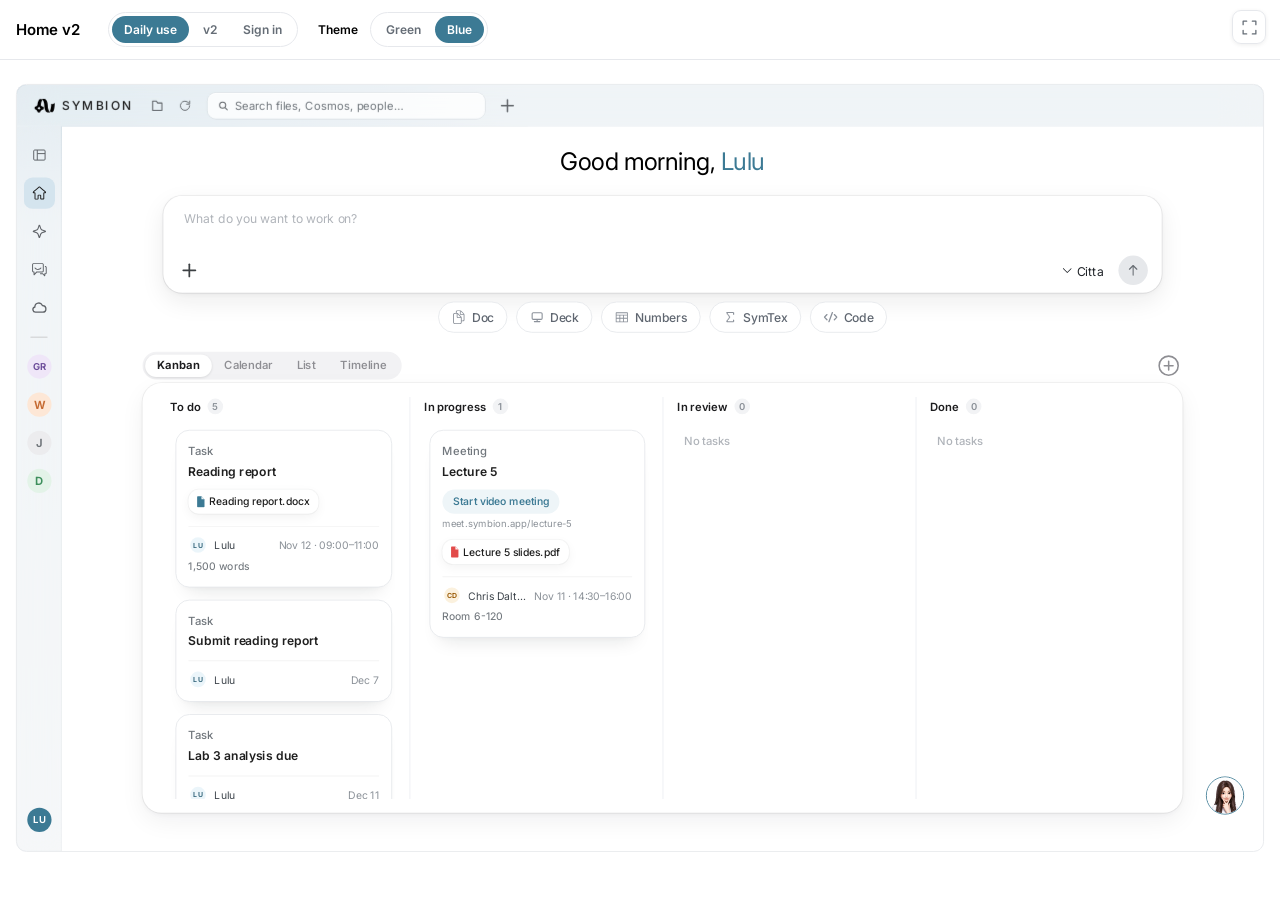
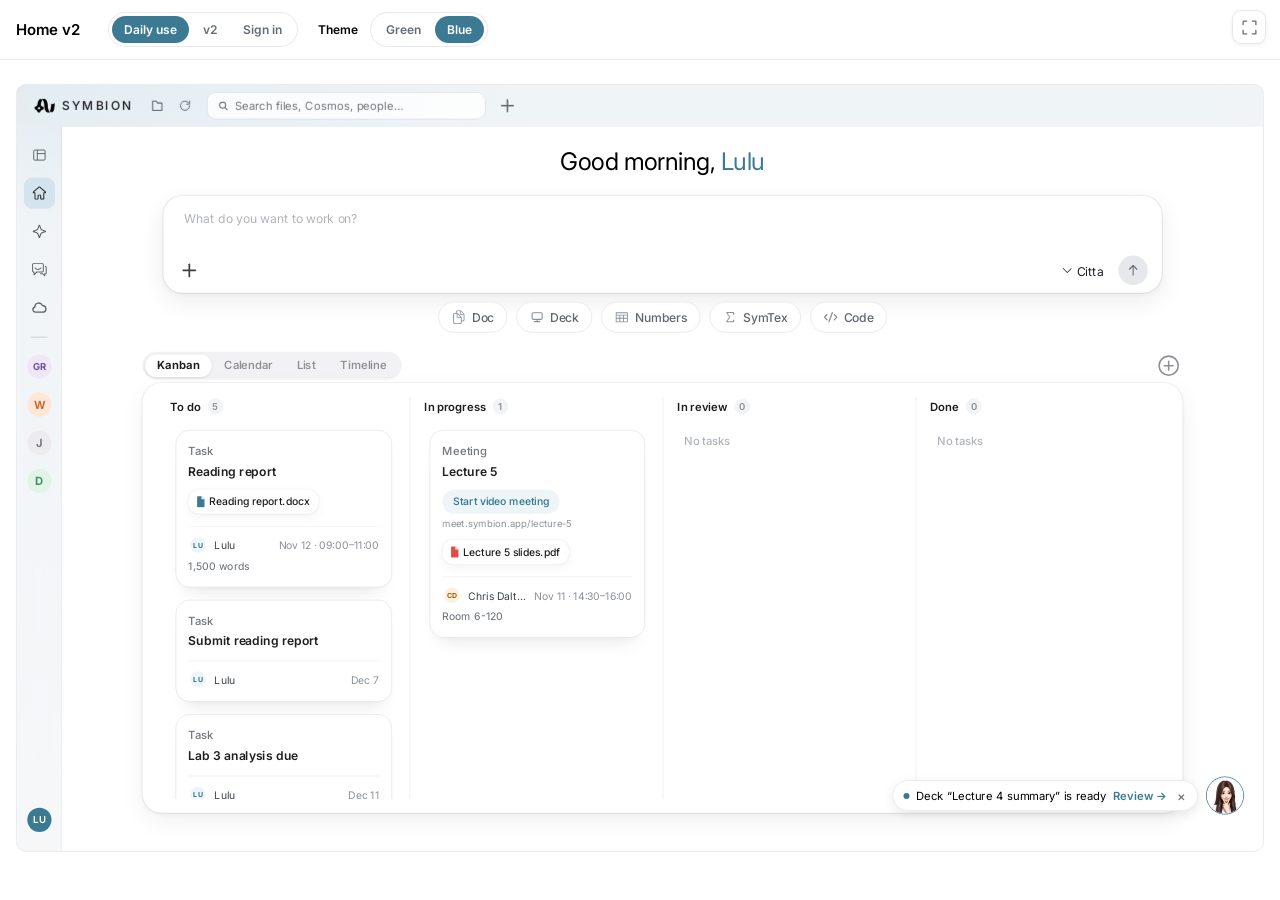
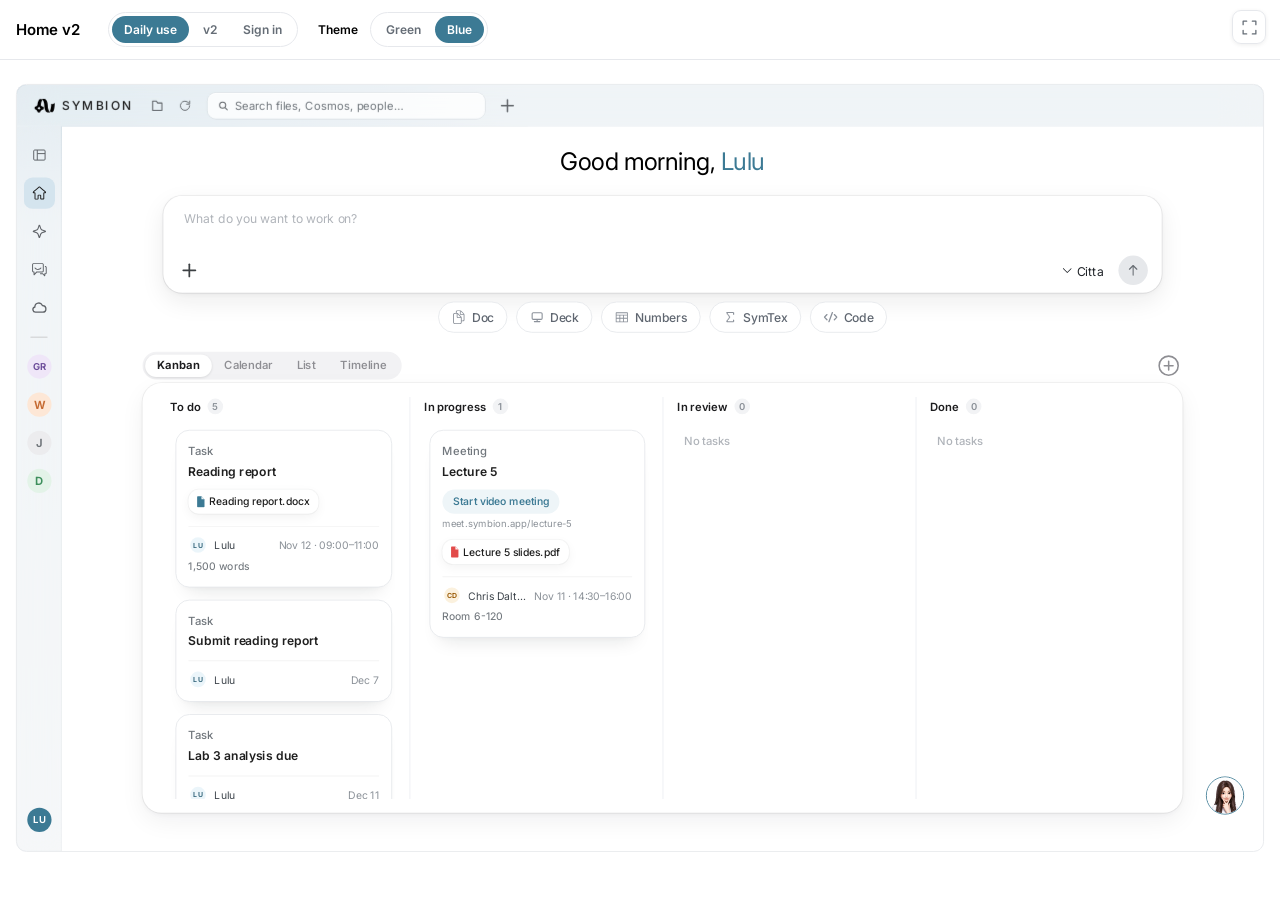
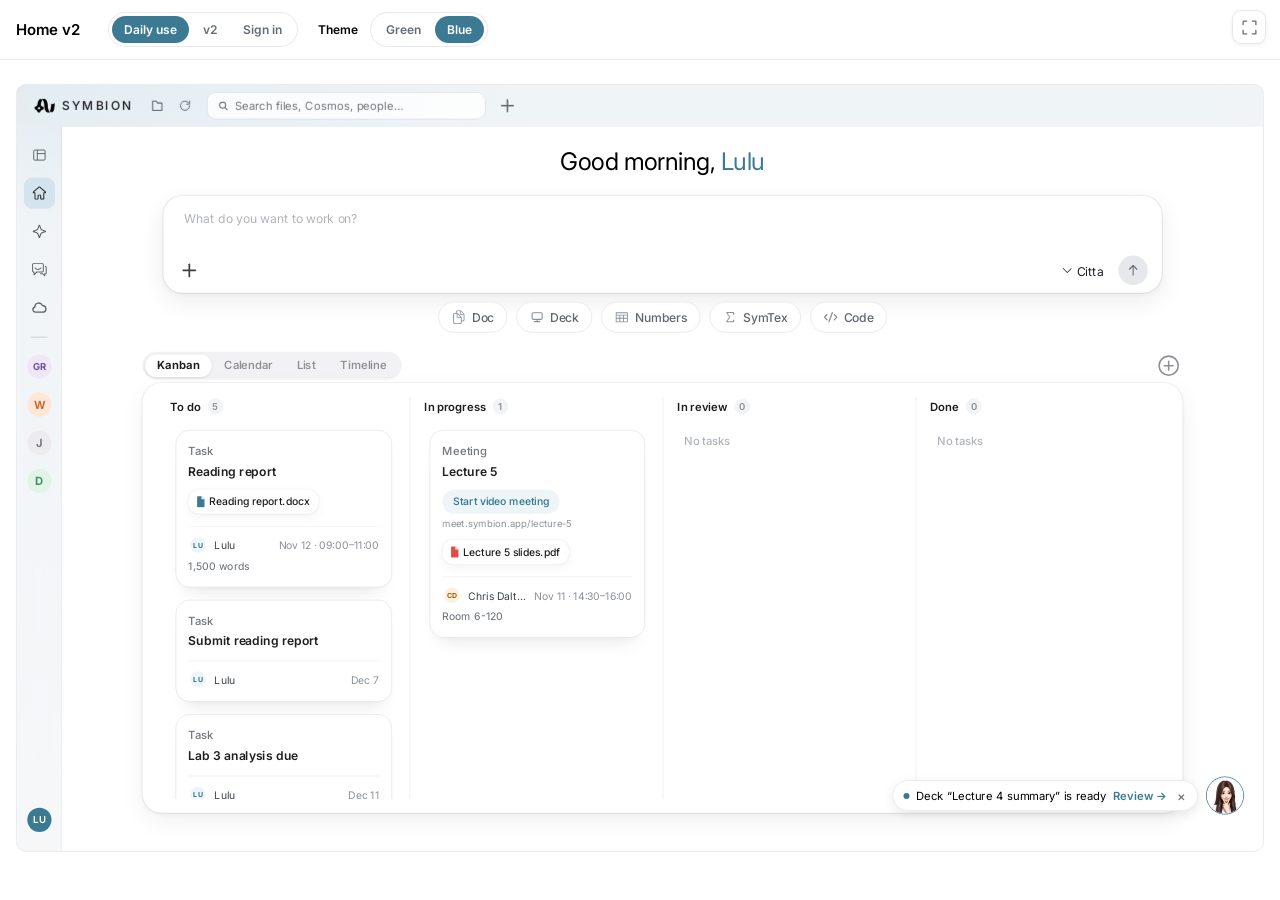
